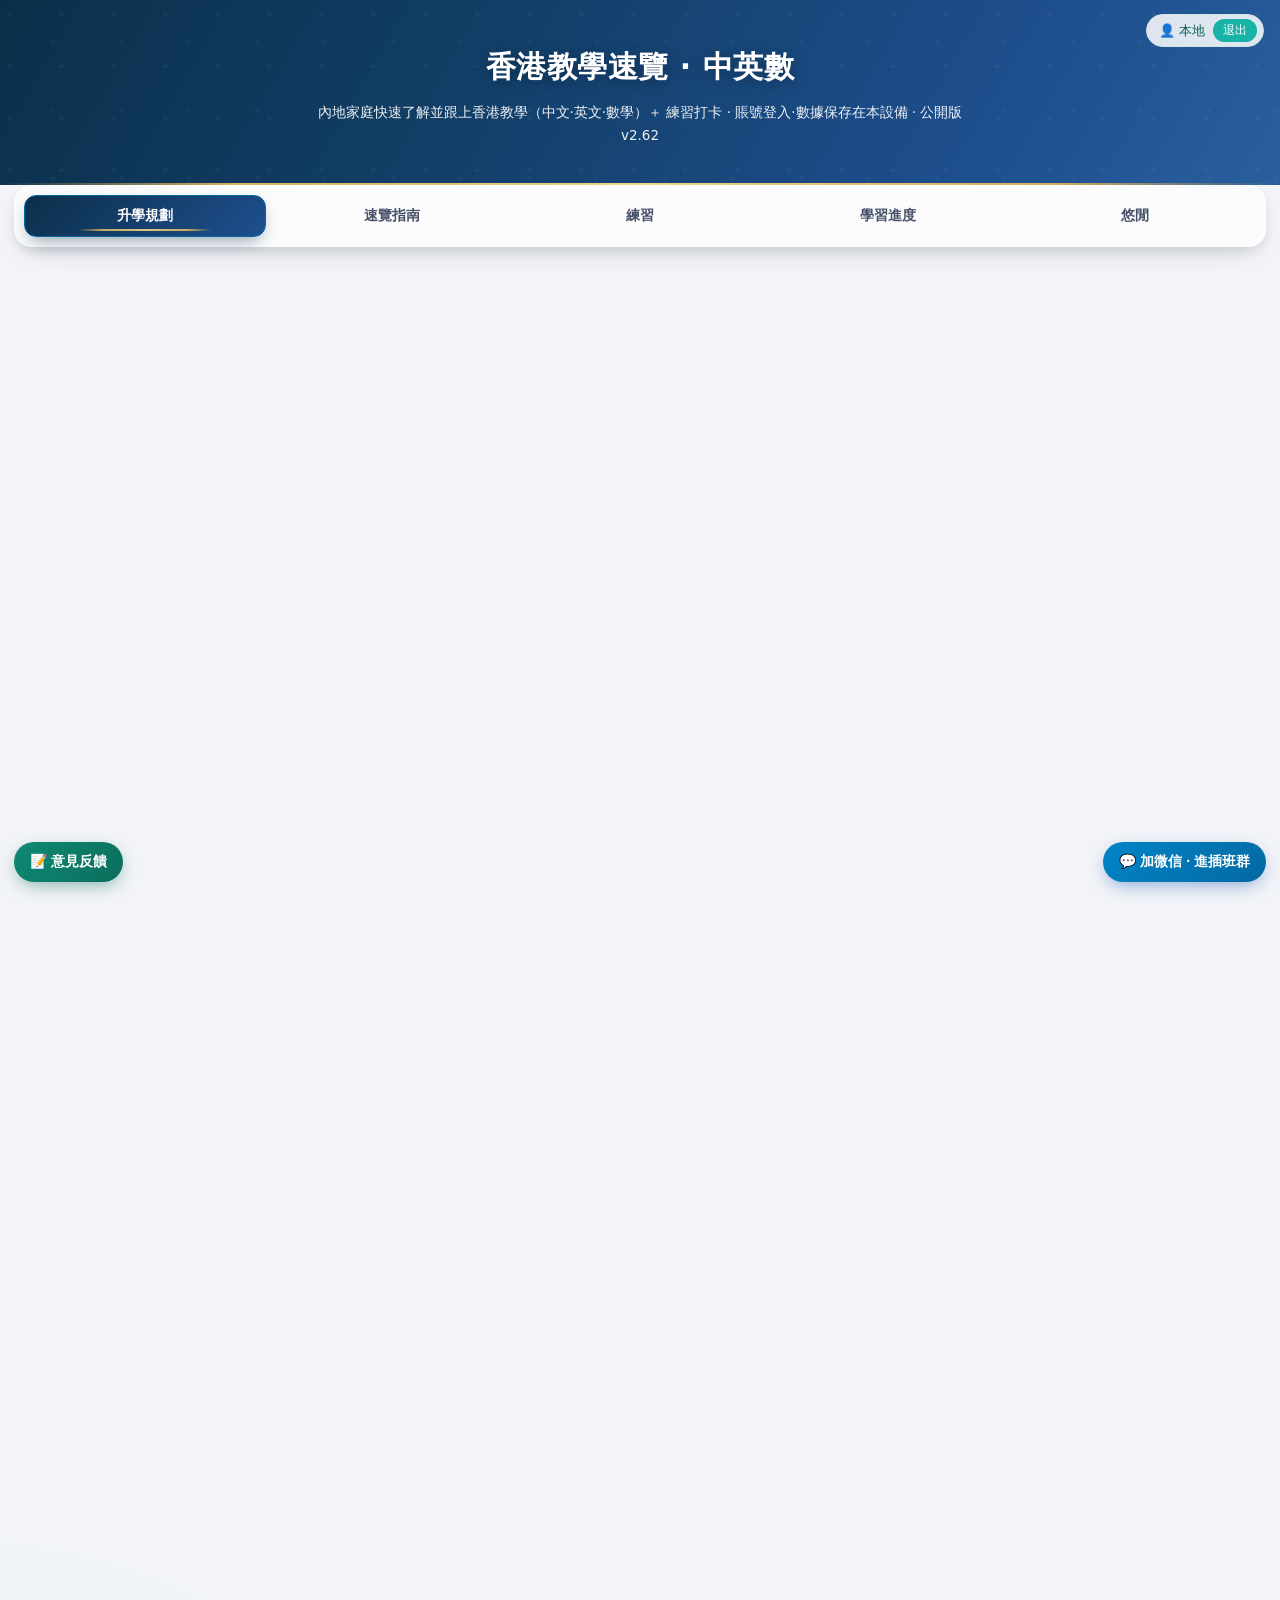
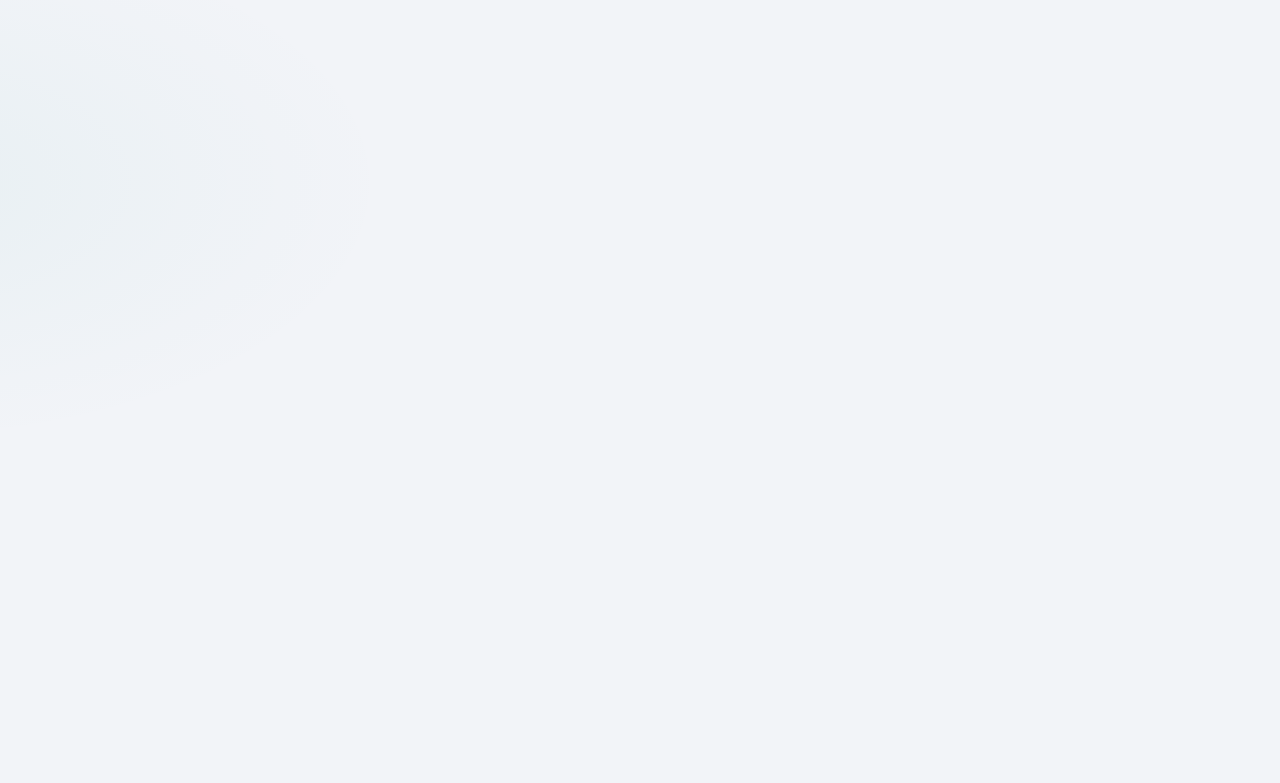
==== site/index.html @ f1a86304 "v2.64：東鐵跨境官網核實表（大埔5+沙田5，10所逐校官網/CHSC核實）＋v2.63手機擇校對比；校名直達官方入學頁，標中一派位路徑、非本地生學費與關鍵截止日" ====
<!DOCTYPE html>
<html lang="zh-Hant">
<head>
<meta charset="utf-8">
<meta name="viewport" content="width=device-width,initial-scale=1">
<title>香港插班擇校 · 北區中小學名單＋申請時間線｜葉工</title>
<meta name="description" content="香港新界北區跨境學童插班指南：北區小學 30 所／中學 20 所名單（電話·校網·檔位篩選）、申請時間線、材料清單、中英數練習。葉工整理。">
<meta property="og:title" content="香港插班擇校 · 北區中小學名單＋申請時間線｜葉工">
<meta property="og:description" content="北區小學 30 所／中學 20 所（電話·校網·檔位篩選）＋插班時間線＋材料清單＋中英數練習，供跨境學童家長使用。">
<meta property="og:type" content="website">
<meta property="og:url" content="https://stevehksz.github.io/hk-study-site/">
<style>
  :root{--bg:#eef1f7;--card:#fff;--ink:#1b2435;--mut:#6b7280;--acc:#0369a1;--jy:#c2410c;--line:#e7eaf2;--math:#0d9488;--acc2:#c79a3a;--grad:linear-gradient(135deg,#0284c7 0%,#0369a1 55%,#075985 100%);--gold:linear-gradient(135deg,#e7c074,#c79a3a);--shadow-sm:0 1px 2px rgba(16,24,40,.06),0 1px 3px rgba(16,24,40,.10);--shadow-md:0 6px 16px -4px rgba(16,24,40,.12),0 12px 28px -10px rgba(16,24,40,.14);--radius:16px;--inkblue:#0b2f4a;--indigo:#1e4f8f;--goldline:linear-gradient(90deg,transparent,#d9b25a 18%,#f0d68a 50%,#d9b25a 82%,transparent)}
  *{box-sizing:border-box}
  body{margin:0;font-family:"PingFang HK","Microsoft JhengHei","Noto Sans CJK SC",system-ui,sans-serif;background:var(--bg);color:var(--ink);line-height:1.5}
  header{background:linear-gradient(135deg,#0284c7,#0369a1);color:#fff;padding:18px 20px}
  header h1{margin:0;font-size:20px}
  header p{margin:4px 0 0;font-size:12px;opacity:.9}
  nav{display:flex;gap:8px;padding:12px 16px;background:#fff;border-bottom:1px solid var(--line);position:sticky;top:0;z-index:6}
  nav button{flex:1;padding:9px;border:1px solid var(--line);background:#fff;border-radius:8px;font-size:14px;cursor:pointer;color:var(--ink)}
  nav button.on{background:var(--acc);color:#fff;border-color:var(--acc)}
  .subnav{display:flex;gap:6px;padding:8px 16px;background:#f0f4fb;border-bottom:1px solid var(--line);position:sticky;top:53px;z-index:5;flex-wrap:wrap}
  .subnav button{padding:6px 14px;border:1px solid var(--line);background:#fff;border-radius:18px;font-size:13px;cursor:pointer;color:var(--ink)}
  .subnav button.on{background:var(--math);color:#fff;border-color:var(--math)}
  /* v2.54 子目錄第二行：父頁籤展開用，flex-basis:100% 原地換行，不動全域 class */
  #enSubRow2{flex:1 1 100%;display:none;gap:6px;flex-wrap:wrap}
  #enSubWords,#enSubPapers{display:none;gap:6px;flex-wrap:wrap}
  .wrap{max-width:900px;margin:0 auto;padding:16px}
  .tools{display:flex;flex-wrap:wrap;gap:8px;margin-bottom:14px;align-items:center}
  .chip{padding:6px 12px;border:1px solid var(--line);border-radius:20px;background:#fff;cursor:pointer;font-size:13px}
  .chip.on{background:var(--acc);color:#fff;border-color:var(--acc)}
    /* v2.55 單詞猜猜樂 */
  .wdl-wrap{display:flex;gap:18px;flex-wrap:wrap;align-items:flex-start}
  #wdlBoard{margin-bottom:8px}
  .wdl-row{display:flex;gap:6px;margin-bottom:6px}
  .wdl-cell{width:44px;height:44px;border:2px solid var(--line);border-radius:8px;display:flex;align-items:center;justify-content:center;font-size:22px;font-weight:700;text-transform:uppercase;background:#fff;box-sizing:border-box}
  .wdl-cell.fill{border-color:#999}
  .wdl-cell.hit{background:#2e9e6b;border-color:#2e9e6b;color:#fff}
  .wdl-cell.near{background:#d9b23a;border-color:#d9b23a;color:#fff}
  .wdl-cell.miss{background:#c9c9c9;border-color:#c9c9c9;color:#666}
  .wdlKeys{max-width:520px}
  .wdlKeys>div{display:flex;gap:5px;justify-content:center;margin-bottom:5px;flex-wrap:nowrap}
  .wdlKeys button{min-width:30px;min-height:44px;padding:6px 8px;border:1px solid var(--line);border-radius:6px;background:#fff;cursor:pointer;font-size:13px;text-transform:uppercase}
  .wdlKeys button.wk-wide{text-transform:none;min-width:56px}
  .wdlKeys button.wk-hit{background:#2e9e6b;color:#fff;border-color:#2e9e6b}
  .wdlKeys button.wk-near{background:#d9b23a;color:#fff;border-color:#d9b23a}
  .wdlKeys button.wk-miss{background:#c9c9c9;color:#666;border-color:#c9c9c9}
  @media (max-width:640px){.wdl-cell{width:40px;height:40px;font-size:18px}}
  /* v2.50 面試題庫 */
  .iv-cats{display:flex;gap:6px;flex-wrap:wrap;margin-bottom:6px}
  .iv-cats .chip{padding:4px 10px;font-size:12px}
  .iv-q{border:1px solid var(--line);border-radius:10px;background:#fff;padding:12px 14px;margin-bottom:10px}
  .iv-qh{display:flex;gap:10px;align-items:flex-start}
  .iv-qn{font-size:12px;color:var(--muted);min-width:22px;padding-top:2px}
  .iv-qt{flex:1;font-size:14px;line-height:1.6}
  .iv-meta{display:flex;gap:6px;flex-wrap:wrap;margin-top:8px}
  .iv-tag{font-size:11px;padding:2px 7px;border-radius:4px;background:#eef2f7;color:#475569}
  .iv-tag.trap{background:#fef3c7;color:#92400e}
  .iv-tag.fw{background:#dcfce7;color:#166534}
  .iv-tag.en{background:#e0e7ff;color:#3730a3}
  .iv-act{display:flex;gap:6px;margin-top:8px;flex-wrap:wrap}
  .iv-act button{font-size:12px;padding:3px 10px}
  .iv-hint{display:none;margin-top:10px;padding:10px 12px;background:#f8fafc;border-left:3px solid var(--acc);border-radius:6px;font-size:13px;line-height:1.7}
  .iv-hint b{display:block;margin-bottom:4px;font-size:12px}
  .iv-tag.smp{background:#ffedd5;color:#9a3412}
  .iv-ansbtn{background:#fffbeb;border-color:#fcd34d;color:#92400e}
  .iv-sample{display:none;margin-top:10px;padding:10px 12px;background:#fffbeb;border-left:3px solid #f59e0b;border-radius:6px;font-size:13px;line-height:1.8;color:#78350f}
  .iv-sample b{display:block;margin-bottom:5px;font-size:12px;color:#92400e}
  .iv-sample .iv-snote{display:block;margin-top:8px;font-size:11.5px;color:#a16207;line-height:1.6}
  .iv-frame{background:#fff;border:1px solid var(--line);border-radius:10px;padding:12px 14px;margin-bottom:10px}
  .iv-frame h4{margin:0 0 6px;font-size:14px}
  .iv-frame p{margin:3px 0;font-size:13px;line-height:1.65;color:var(--ink)}
  .iv-mock{background:#f8fafc;border:1px solid var(--line);border-radius:10px;padding:14px}
  .iv-fav{color:#d97706}

  input[type=search],select{padding:7px 10px;border:1px solid var(--line);border-radius:8px;font-size:14px}
  .btn{padding:7px 14px;border:1px solid var(--line);background:#fff;border-radius:8px;font-size:13px;cursor:pointer}
  .btn.on{background:var(--math);color:#fff;border-color:var(--math)}
  .grid{display:grid;grid-template-columns:repeat(auto-fill,minmax(150px,1fr));gap:10px}
  .pcard{background:var(--card);border:1px solid var(--line);border-radius:10px;padding:12px;cursor:pointer;transition:.1s}
  .pcard:hover{box-shadow:0 2px 8px rgba(0,0,0,.08);transform:translateY(-1px)}
  .pcard .t{font-size:16px;font-weight:700}
  .pcard .m{font-size:12px;color:var(--mut);margin-top:3px}
  .tag{display:inline-block;font-size:10px;padding:1px 6px;border-radius:6px;background:#eef7fd;color:var(--acc);margin-left:4px}
  .tag.b{background:#fdf1e6;color:var(--jy)}
  /* 详情弹层 */
  .mask{position:fixed;left:0;top:0;width:100%;height:100%;background:rgba(0,0,0,.4);display:none;align-items:flex-start;justify-content:center;overflow:auto;z-index:20;padding:24px 12px}
  .mask.show{display:flex}
  .modal{background:#fff;border-radius:14px;max-width:640px;width:100%;padding:22px;position:relative}
  .modal .x{position:absolute;top:10px;right:14px;font-size:22px;cursor:pointer;color:var(--mut)}
  .modal h2{margin:0 0 2px;font-size:22px}
  .modal .sub{color:var(--mut);font-size:13px;margin-bottom:14px}
  .line{display:flex;flex-wrap:wrap;justify-content:center;gap:2px 1px;margin:10px 0}
  .ch{display:flex;flex-direction:column;align-items:center;min-width:1.4em}
  .ch .py{font-size:10px;color:#777;height:13px;line-height:13px}
  .ch .han{font-size:24px;font-weight:600}
  .ch .jy{font-size:9px;color:var(--jy);height:12px;line-height:12px}
  .hidepy .ch .py,.hidejy .ch .jy{visibility:hidden}
  .para{background:#f4f7ff;border-left:3px solid var(--acc);padding:10px 12px;border-radius:6px;font-size:14px;color:#444;margin:12px 0}
  .acts{display:flex;gap:10px;flex-wrap:wrap;margin-top:14px;align-items:center}
  .acts button{padding:8px 14px;border-radius:8px;border:1px solid var(--line);background:#fff;cursor:pointer;font-size:14px}
  .acts .done{background:#e8f7ee;color:#1a8a4a;border-color:#bfe8cd}
  .acts .wdone{background:#fff4e5;color:#c4761a;border-color:#f0d9b0}
  .toggles{display:flex;gap:14px;font-size:13px;color:var(--mut);margin-bottom:6px}
  /* 词表 */
  .vcard{background:var(--card);border:1px solid var(--line);border-radius:10px;padding:12px;margin-bottom:10px}
  .vcard .w{font-size:18px;font-weight:700}
  .vcard .ph{color:var(--mut);font-size:13px;margin-left:8px}
  .vcard .zh{font-size:14px;margin-top:4px}
  .vcard .tp{font-size:11px;color:var(--acc);margin-top:4px}
  .vcard.hidezh .zh{filter:blur(5px);user-select:none}
  /* 速览 */
  .gtitle{font-size:18px;margin:6px 0 4px}
  .folk{font-size:11px;color:#c4761a;background:#fff4e5;padding:2px 9px;border-radius:10px;display:inline-block;margin:0 0 12px}
  .gcard{background:#fff;border:1px solid var(--line);border-left:4px solid var(--math);border-radius:10px;padding:14px 16px;margin-bottom:12px}
  .gcard h3{margin:0 0 6px;font-size:16px}
  .gcard p{margin:6px 0;font-size:14px;color:#444;line-height:1.65}
  .gcard .tip{background:#fff7e6;border-radius:6px;padding:8px 10px;font-size:13px;color:#8a5a00;margin-top:8px}
  /* 数术语表 */
  .mtable{width:100%;border-collapse:collapse;background:#fff;font-size:14px;margin-top:6px}
  .mtable th,.mtable td{border:1px solid var(--line);padding:7px 9px;text-align:left;vertical-align:top}
  .mtable th{background:#eafaf4;font-weight:700;color:#0f7a63}
  .mtable tr:nth-child(even) td{background:#fafdfc}
  .mtable td.en{font-weight:600;color:#0f7a63}
  /* 进度 */
  .stat{display:flex;gap:14px;flex-wrap:wrap;margin-bottom:16px}
  .stat .b{flex:1;min-width:140px;background:#fff;border:1px solid var(--line);border-radius:10px;padding:14px;text-align:center}
  .stat .n{font-size:28px;font-weight:800;color:var(--acc)}
  .stat .l{font-size:12px;color:var(--mut)}
  .sec-title{font-size:15px;font-weight:700;margin:18px 0 8px}
  .clr{background:#fdf1e6;color:#c2410c;border:1px solid #f3cdb0;padding:8px 14px;border-radius:8px;cursor:pointer;font-size:13px}
  footer{text-align:center;color:var(--mut);font-size:11px;padding:20px;line-height:1.7}
  @media print{
    nav,.subnav,header .tools,.toggles,.acts,.x{display:none!important}
    body{background:#fff}
    .wrap{max-width:none}
    .pcard,.vcard{page-break-inside:avoid;border:none;border-bottom:1px solid #ccc;border-radius:0;padding:8px 0}
    .modal{box-shadow:none;max-width:none}
    .mtable{font-size:11px}
    .mtable th,.mtable td{padding:3px 5px}
    #guideView,#practiceView,#progressView{display:block!important}
    .snake-wrap{display:flex;gap:18px;flex-wrap:wrap;align-items:flex-start}
    #snakeCanvas{background:#0f2a22;border-radius:12px;max-width:100%;touch-action:none}
    .snake-side{flex:1;min-width:220px}
    .snake-stat{font-size:14px;margin-bottom:8px}
    .snake-word{font-size:18px;font-weight:700;color:#0f7a63;min-height:54px;padding:8px 10px;background:#eafaf4;border-radius:8px;margin-bottom:10px;line-height:1.4}
    .snake-word b{color:#b8541b}
    .snake-pad{margin-top:12px;display:flex;flex-direction:column;align-items:center;gap:6px}
    .snake-pad>div{display:flex;gap:6px}
    .spad{width:52px;height:46px;font-size:18px;border:1px solid #cfe3da;background:#fff;border-radius:10px;cursor:pointer}
    .spad:active{background:#eafaf4}
    .snake-tip{font-size:12px;color:#888;margin-top:10px}
    .gsec{display:block!important;page-break-inside:avoid}
  }
  /* 默写填空 */
  .han.blank{color:transparent;border-bottom:2px solid #888;padding:0 1px}
  .han.blank.reveal{color:var(--ink);border-bottom:none}
  /* 数术语掌握 */
  .mtable tr.mrow{cursor:pointer}
  .mtable tr.done td{background:#e8f7ee!important}
  .mtable tr.done td.en{color:#1a8a4a}
  .mini{font-size:11px;padding:1px 6px;border:1px solid var(--line);border-radius:6px;background:#f4f7ff;cursor:pointer;color:var(--acc)}
  /* 繁体对照 */
  .ftrow{display:flex;gap:10px;align-items:center;font-size:15px;padding:7px 2px;border-bottom:1px solid var(--line)}
  .ftrow .s{color:#888;min-width:2em;text-align:center}
  .ftrow .ar{color:#bbb}
  .ftrow .f{font-weight:700;font-size:22px;color:var(--jy)}
  /* 英文卷 */
  .paper{background:#fff;border:1px solid var(--line);border-radius:10px;padding:14px 16px;margin-bottom:12px}
  .paper h3{margin:0 0 6px;font-size:16px}
  .paper ol{margin:6px 0;padding-left:20px;font-size:14px;color:#444;line-height:1.7}
  .paper .tmpl{background:#f4f7ff;border-left:3px solid var(--acc);padding:10px 12px;border-radius:6px;font-size:13px;white-space:pre-wrap;line-height:1.6}
  /* 英文卷·智能出题 */
  .pg-chips{display:flex;gap:6px;flex-wrap:wrap;margin:10px 0 4px}
  .pg-chips .chip.on{background:var(--acc);color:#fff;border-color:var(--acc)}
  .enpaper-actions{display:flex;gap:8px;flex-wrap:wrap;align-items:center;margin:8px 0 14px}
  .enpaper-actions .btn{padding:8px 16px;font-size:14px}
  .print-ans-toggle{display:inline-flex;align-items:center;gap:6px;font-size:13px;font-weight:600;color:#475069;cursor:pointer;user-select:none;padding:6px 10px;border:1px solid var(--line);border-radius:10px;background:#fff;box-shadow:var(--shadow-sm)}
  .print-ans-toggle input{width:16px;height:16px;accent-color:var(--acc);cursor:pointer}
  .enpaper-stat{font-size:13px;color:var(--mut);margin-left:auto}
  .qcard{background:#fff;border:1px solid var(--line);border-radius:10px;padding:12px 14px;margin-bottom:10px}
  .qcard .qhead{font-size:14px}
  .qcard .qn{font-weight:700;color:var(--acc)}
  .qcard .qtype{font-size:11px;color:var(--mut);margin-left:6px}
  .qcard .qtext{font-size:15px;margin:6px 0}
  .qpass{background:#fafbff;border:1px dashed var(--line);border-radius:8px;padding:10px 12px;font-size:14px;line-height:1.7;margin:6px 0;color:#333}
  .qopts{display:flex;flex-direction:column;gap:6px;margin:8px 0}
  .qopt{display:flex;align-items:center;gap:8px;padding:7px 10px;border:1px solid var(--line);border-radius:8px;cursor:pointer;font-size:14px}
  .qopt:hover{background:#f4f7ff}
  .qopt input{margin:0}
  .qopt.correct{background:#e8f7ee;border-color:#bfe8cd}
  .qopt.wrong{background:#fdf1e6;border-color:#f3cdb0}
  .qfill{width:100%;padding:8px 10px;border:1px solid var(--line);border-radius:8px;font-size:15px;box-sizing:border-box}
  .qfill.correct{border-color:#1a8a4a;background:#e8f7ee}
  .qfill.wrong{border-color:var(--jy);background:#fdf1e6}
  .qans{font-size:13px;margin-top:6px}
  .qans .ok{color:#1a8a4a;font-weight:700}
  .qans .no{color:var(--jy);font-weight:700}
  /* v1.99 批改後逐題反饋：你選了什麼＋正確答案＋講解 */
  .qans .qyou{color:#64748b;margin-left:8px}
  .qans .qkey{display:block;margin-top:3px;color:#334155}
  .qtip{font-size:12px;color:var(--mut);margin-top:4px}
  .qwrite{background:#f4f7ff;border-left:3px solid var(--acc);padding:10px 12px;border-radius:6px;font-size:13px;white-space:pre-wrap;line-height:1.6;margin-top:6px}
  .qwrite textarea{width:100%;min-height:80px;margin-top:6px;padding:8px;border:1px solid var(--line);border-radius:8px;font-size:14px;font-family:inherit;box-sizing:border-box}
  .qtot{font-size:16px;font-weight:700;margin:12px 0 6px}
  .qbar{height:10px;background:#eef7fd;border-radius:6px;overflow:hidden;margin:6px 0 2px}
  .qbar > i{display:block;height:100%;background:var(--acc)}
  /* v1.89 時態與題型：動詞表「遮中文／遮英文」自測、詞庫橫幅、窄屏橫滑 */
  .drbar{display:flex;gap:8px;flex-wrap:wrap;align-items:center;margin:10px 0 8px}
  .drbar .btn{padding:7px 14px;font-size:13.5px}
  .drstat{font-size:13px;color:var(--mut);margin-left:auto}
  .drvt-wrap{overflow-x:auto;-webkit-overflow-scrolling:touch}
  .drvt{font-size:13.5px;min-width:420px}
  .drvt td{height:31px}
  .drvt.hidezh .zh{color:transparent}
  .drvt.hideen .en,.drvt.hideen .past{color:transparent}
  .drvt .env{font-weight:600}
  .drbank{display:flex;flex-wrap:wrap;gap:6px;margin:8px 0 4px}
  .drbank span{border:1px solid #c2d0e0;background:#f7fafd;border-radius:5px;padding:3px 9px;font-size:13px}
  .listen-btn{cursor:pointer;border:none;background:none;font-size:15px;padding:0 4px}
  .scroll-x{overflow-x:auto;-webkit-overflow-scrolling:touch;margin:10px 0}
  .scroll-x .mtable{min-width:780px}
  .src{font-size:11px;color:#8a8f99;margin:6px 2px 16px;line-height:1.5;border-top:1px dashed #e2e6ee;padding-top:6px}
  .gcard.warn{border-left:3px solid #e0a200;background:#fff8e8}
  .gcard.warn h3{color:#9a6b00}
  .tier1{color:#c2410c;font-weight:600}.tier2{color:#2c7a3f;font-weight:600}.tier3{color:#2b6cb0;font-weight:600}
  /* 响应式（手机） */
  @media screen and (max-width:640px){
    header h1{font-size:17px}
    header p{font-size:11px}
    nav{flex-wrap:wrap}
    nav button{flex:1 1 30%}
    .subnav{position:static}
    .wrap{padding:12px}
    .grid{grid-template-columns:repeat(auto-fill,minmax(116px,1fr))}
    .tools{flex-direction:column;align-items:stretch}
    .tools .chip,.tools input[type=search],.tools select{flex:1;width:100%}
    .stat .b{min-width:100%}
    .mtable{font-size:12px}
    .ch .han{font-size:20px}
    .modal{padding:16px}
    .stat{flex-direction:column}
  }
/* ========== v1.6 高級化介面升級（覆蓋層：不改結構與 JS） ========== */
body{background:radial-gradient(1100px 560px at 85% -8%,rgba(30,79,143,.055),transparent 60%),radial-gradient(900px 480px at -8% 8%,rgba(13,148,136,.045),transparent 55%),#f2f4f8;-webkit-font-smoothing:antialiased;text-rendering:optimizeLegibility;color:var(--ink)}
header{position:relative;overflow:hidden;text-align:center;background:linear-gradient(120deg,#0b2f4a 0%,#123f68 38%,#1e4f8f 78%,#2a5f9e 100%);color:#fff;padding:44px 24px 38px}
header::before{content:"";position:absolute;top:0;left:0;width:100%;height:100%;pointer-events:none;opacity:.22;background-image:radial-gradient(circle at 18% 28%,rgba(255,255,255,.20) 0 1.5px,transparent 2.5px),radial-gradient(circle at 78% 62%,rgba(255,255,255,.14) 0 1.5px,transparent 2.5px);background-size:52px 52px,68px 68px}
header::after{content:"";position:absolute;left:0;right:0;bottom:0;height:2px;background:var(--goldline)}
header h1{margin:0;font-size:30px;font-weight:800;letter-spacing:.5px;position:relative;text-shadow:0 2px 14px rgba(0,0,0,.28)}
header p{margin:12px auto 0;font-size:13.5px;max-width:660px;opacity:.92;position:relative;line-height:1.7}
nav{display:flex;gap:6px;justify-content:center;padding:9px;margin:0 14px;background:rgba(255,255,255,.72);backdrop-filter:blur(14px);-webkit-backdrop-filter:blur(14px);border:1px solid rgba(255,255,255,.55);border-radius:18px;box-shadow:var(--shadow-md);position:sticky;top:0;z-index:6}
nav button{flex:1;padding:11px 8px;border:1px solid transparent;background:transparent;border-radius:12px;font-size:14px;font-weight:600;cursor:pointer;color:#475069;transition:.2s}
nav button:hover{background:rgba(3,105,161,.08);color:var(--acc)}
nav button.on{background:linear-gradient(135deg,#0b2f4a,#1e4f8f);color:#fff;box-shadow:0 8px 18px -6px rgba(11,47,74,.5);position:relative}nav button.on::after{content:"";position:absolute;left:22%;right:22%;bottom:5px;height:2px;background:var(--goldline);opacity:.9}
.subnav{display:flex;gap:6px;padding:8px 14px;justify-content:center;flex-wrap:wrap;background:rgba(255,255,255,.66);backdrop-filter:blur(10px);-webkit-backdrop-filter:blur(10px);border-bottom:1px solid var(--line);position:sticky;top:60px;z-index:5}
.subnav button{padding:7px 16px;border:1px solid var(--line);background:#fff;border-radius:20px;font-size:13px;font-weight:600;cursor:pointer;color:#475069;transition:.18s}
.subnav button:hover{border-color:var(--math);color:var(--math)}
.subnav button.on{background:var(--math);color:#fff;border-color:var(--math);box-shadow:0 6px 14px -4px rgba(13,148,136,.5)}
.wrap{max-width:960px;margin:0 auto;padding:26px 18px 44px;animation:fadeUp .45s ease both}
  /* v2.52 高级质感：卡片淡金竖条锚点 + 更细腻阴影（屏显专用，打印态在 @media print 内强制白底无色） */
  .gcard>.gsec-h,.gcard>h3,.gcard>h2{position:relative;padding-left:12px}
  .gcard>.gsec-h::before,.gcard>h3::before,.gcard>h2::before{content:"";position:absolute;left:0;top:.28em;bottom:.28em;width:3px;border-radius:2px;background:var(--goldline)}
  /* v2.52 學習工作台：入口聚合層（重複入口一站式直達，舊頁籤全保留） */
  .shub{background:linear-gradient(135deg,#fff 0%,#f7fafd 100%);border:1px solid var(--line);border-left:4px solid var(--acc);border-radius:var(--radius);padding:16px 18px;margin:0 0 18px;box-shadow:var(--shadow-md)}
  .shub-h{display:flex;align-items:baseline;gap:8px;flex-wrap:wrap;margin:0 0 4px}
  .shub-h b{font-size:17px;color:var(--inkblue)}
  .shub-h span{font-size:12px;color:var(--mut)}
  .shub-lead{font-size:13px;color:var(--mut);margin:0 0 12px;line-height:1.7}
  .shub-grid{display:grid;grid-template-columns:repeat(3,1fr);gap:10px}
  .shub-group{background:#fff;border:1px solid var(--line);border-radius:12px;padding:10px 11px}
  .shub-gt{font-size:13px;font-weight:800;color:var(--acc);margin:0 0 7px;display:flex;align-items:center;gap:6px}
  .shub-gt::before{content:"";width:6px;height:6px;border-radius:50%;background:var(--gold)}
  .shub-btns{display:flex;flex-wrap:wrap;gap:6px}
  .shub-b{min-height:34px;padding:6px 11px;border:1px solid var(--line);background:#f8fafc;border-radius:9px;font-size:12.5px;font-weight:600;color:#334155;cursor:pointer;transition:.18s}
  .shub-b:hover{border-color:var(--acc);color:var(--acc);background:#eef6fd}
  .shub-b:focus-visible{outline:2px solid var(--acc);outline-offset:2px}
  .shub-b.on{background:var(--acc);color:#fff;border-color:var(--acc)}
  /* v2.52 今日勢 energy 條 */
  .shub-today{display:flex;gap:9px;flex-wrap:wrap;margin:0 0 12px}
  .shub-stat{flex:1;min-width:135px;background:#fff;border:1px solid var(--line);border-radius:11px;padding:9px 12px;display:flex;flex-direction:column;gap:2px}
  .shub-stat .n{font-size:20px;font-weight:800;color:var(--inkblue);line-height:1.1}
  .shub-stat .n small{font-size:12px;color:var(--mut);font-weight:600}
  .shub-stat .l{font-size:12px;color:var(--mut)}
  @media(max-width:720px){.shub-grid{grid-template-columns:1fr}.shub{padding:14px}}
@keyframes fadeUp{from{opacity:0;transform:translateY(10px)}to{opacity:1;transform:none}}
.tools{display:flex;flex-wrap:wrap;gap:10px;margin-bottom:18px;align-items:center}
.chip{padding:8px 14px;border:1px solid var(--line);border-radius:22px;background:#fff;cursor:pointer;font-size:13px;font-weight:600;color:#475069;transition:.18s;box-shadow:var(--shadow-sm)}
.chip:hover{border-color:var(--acc);color:var(--acc);transform:translateY(-1px)}
.chip.on{background:var(--grad);color:#fff;border-color:transparent;box-shadow:0 8px 18px -8px rgba(3,105,161,.6)}
input[type=search],select{padding:9px 12px;border:1px solid var(--line);border-radius:10px;font-size:14px;background:#fff;box-shadow:var(--shadow-sm);color:var(--ink)}
.btn{padding:9px 16px;border:1px solid var(--line);background:#fff;border-radius:10px;font-size:13px;font-weight:600;cursor:pointer;color:#475069;box-shadow:var(--shadow-sm);transition:.18s}
.btn:hover{transform:translateY(-1px);border-color:var(--acc);color:var(--acc)}
.btn.on{background:var(--math);color:#fff;border-color:transparent;box-shadow:0 8px 18px -8px rgba(13,148,136,.55)}
.grid{display:grid;grid-template-columns:repeat(auto-fill,minmax(162px,1fr));gap:14px;margin-top:6px}
.pcard{background:var(--card);border:1px solid var(--line);border-radius:var(--radius);padding:16px;cursor:pointer;transition:.2s;box-shadow:var(--shadow-sm);position:relative;overflow:hidden}
.pcard::before{content:"";position:absolute;left:0;top:0;height:3px;width:100%;background:var(--grad);opacity:0;transition:.2s}
.pcard:hover{box-shadow:var(--shadow-md);transform:translateY(-3px);border-color:transparent}
.pcard:hover::before{opacity:1}
.pcard .t{font-size:17px;font-weight:800;letter-spacing:.3px}
.pcard .m{font-size:12px;color:var(--mut);margin-top:4px;line-height:1.5}
/* v2.45：詩卡一鍵粵語朗讀（列表直聽，不必點開彈窗）；觸控目標 ≥40×44 */
.pcard .pspk{position:absolute;top:10px;right:10px;z-index:2;min-width:44px;min-height:40px;display:inline-flex;align-items:center;justify-content:center;padding:0 8px;font-size:16px;line-height:1;border:1px solid var(--line);border-radius:10px;background:var(--card);color:var(--ink);cursor:pointer;transition:.15s}
.pcard .pspk:hover{border-color:var(--acc);color:var(--acc)}
.pcard .pspk:active{transform:scale(.96)}
.pcard .t{padding-right:50px}
.tag{display:inline-block;font-size:10px;padding:2px 7px;border-radius:7px;background:#eaf4fc;color:var(--acc);margin-left:4px;font-weight:600}
.tag.b{background:#fdf1e6;color:var(--jy)}
.gtitle{font-size:20px;font-weight:800;margin:4px 0 8px;padding-left:15px;position:relative;color:var(--ink);letter-spacing:.3px}
.gtitle::before{content:"";position:absolute;left:0;top:4px;bottom:4px;width:5px;border-radius:3px;background:var(--grad)}
.folk{font-size:11px;color:#8a6d1f;background:linear-gradient(135deg,#fdf3d8,#f7e6b8);padding:3px 11px;border-radius:12px;display:inline-block;margin:0 0 14px;font-weight:600;border:1px solid #ecd9a0}
/* v1.75 備考地圖：矩陣跳轉鈕與自查清單，複用既有色票，窄屏可點 */
.mapgo{margin:5px 5px 0 0;padding:5px 10px;border:1px solid var(--line);background:#f8fafc;border-radius:8px;font-size:12px;font-weight:600;color:#0b7a68;cursor:pointer;line-height:1.5}
/* v2.19：① 每週課表對應欄直達鈕＋目標頁返回條（內容流內，不用浮層） */
.wkgo{display:inline-block;max-width:100%;min-height:30px;padding:5px 10px;border:1px solid #a7d8c8;background:#f0fbf7;border-radius:8px;font-size:12.5px;font-weight:700;color:#0b7a68;cursor:pointer;line-height:1.45;text-align:left;white-space:normal}
.wkgo:hover{background:#dcf5ec;border-color:#0b7a68}
.wkgo+.wkgo{margin-left:5px}
.wknote{display:block;margin-top:3px;font-size:11px;color:#64748b;line-height:1.5}
.wkhow{margin:6px 0 4px;font-size:12px;color:#0b5b4d}
.wkback{display:none;align-items:center;gap:10px;flex-wrap:wrap;margin:10px 0 12px;padding:9px 12px;border:1px dashed #a7d8c8;background:#f5fbf8;border-radius:10px}
.wkback.on{display:flex}
.wkback button[data-wkback-go]{min-height:34px;padding:6px 12px;border:1px solid #0b7a68;background:#fff;border-radius:8px;font-size:12.5px;font-weight:700;color:#0b7a68;cursor:pointer}
.wkback button[data-wkback-go]:hover{background:#e6f7f1}
.wkback span{font-size:11.5px;color:#64748b}
#wkTable tr.wkhl>td{background:#fff3c4}
@media(max-width:720px){.wkgo{display:block;width:100%;margin:3px 0;font-size:11.5px;padding:5px 6px}.wkgo+.wkgo{margin-left:0}.wkback{padding:8px 9px;gap:7px}}
.mapgo:hover{border-color:var(--math);background:#e6fbf5}
.mapchk{display:flex;align-items:flex-start;gap:9px;padding:8px 10px;border:1px solid var(--line);border-radius:9px;background:#fff;margin:6px 0;font-size:13px;line-height:1.65;color:#475569;cursor:pointer}
.mapchk input{width:17px;height:17px;flex:0 0 17px;margin:2px 0 0;accent-color:var(--math)}
.mapchk.done{background:#f1fbf8;border-color:#a7e3d4}
.mapbar{display:flex;align-items:center;gap:12px;flex-wrap:wrap;margin:8px 0 12px;font-size:13px;font-weight:700;color:#0b7a68}
/* v1.77 本站原創試卷總覽：只做「年級 × 卷種」索引，零新題目、零第三方檔案 */
.phub-wrap{overflow-x:auto;-webkit-overflow-scrolling:touch;margin:8px 0 4px}
table.phub-tbl{min-width:600px;width:100%;border-collapse:collapse;font-size:13px}
table.phub-tbl th,table.phub-tbl td{border:1px solid var(--line);padding:8px 10px;text-align:left;vertical-align:middle;line-height:1.6}
table.phub-tbl th{background:#f1fbf8;color:#0b7a68;font-weight:700;white-space:nowrap}
table.phub-tbl td:first-child{font-weight:800;color:#334155;white-space:nowrap}
.phub-na{color:#94a3b8;font-size:12px}
.pgo{min-height:44px;padding:10px 14px;font-size:13px}
/* v1.78 課本詞彙進度本：只有冊／主題目錄與勾選框，零詞條、零中文釋義、零外鏈 */
.lhub-stat{background:#e8f6f2;color:#0b7a68;border-radius:9px;padding:9px 12px;font-size:13px;font-weight:700;margin:8px 0 10px;line-height:1.7}
.lhub-chips{display:flex;flex-wrap:wrap;gap:6px;margin:8px 0 12px}
.lhub-chips .chip{padding:5px 12px;font-size:12.5px;min-height:32px}
.lhub-wrap{overflow-x:auto;-webkit-overflow-scrolling:touch;margin:6px 0 4px}
table.lhub-tbl{min-width:520px;width:100%;border-collapse:collapse;font-size:13px}
table.lhub-tbl th,table.lhub-tbl td{border:1px solid var(--line);padding:7px 9px;text-align:left;vertical-align:middle;line-height:1.6}
table.lhub-tbl th{background:#f1fbf8;color:#0b7a68;font-weight:700;white-space:nowrap}
table.lhub-tbl td:first-child{min-width:190px}
table.lhub-tbl input[type=checkbox]{width:20px;height:20px;accent-color:var(--acc);cursor:pointer}
.lhub-pack{border:1px solid #d5e8f6;background:#f7f9ff;border-radius:11px;padding:13px 14px;margin:10px 0}
.lhub-pack-h{font-size:14px;font-weight:800;color:#075985;margin:0 0 6px}
.lhub-pack code{background:#eef7fd;border-radius:4px;padding:1px 5px;font-size:12px;color:#075985}
.lhub-pack-act{display:flex;gap:8px;flex-wrap:wrap;margin-top:9px}
.lhub-pack-act .btn{min-height:44px}
.lhub-pack-msg{font-size:12.5px;line-height:1.7;color:#475069;margin:8px 0 0}
.lhub-pack-msg.bad{color:#c2410c}
.lhub-pack-msg.ok{color:#0b7a68}
.lhub-pack-view{margin:10px 0}
.lhub-pack-bar{display:flex;align-items:center;gap:9px;flex-wrap:wrap;margin:0 0 9px}
.lhub-pack-search{flex:1 1 190px;min-width:130px;min-height:40px;padding:8px 11px;border:1px solid var(--line);border-radius:9px;font-size:13px;background:#fff;color:#334155}
.lhub-pack-count{font-size:12.5px;font-weight:700;color:#0b7a68}
.lhub-cat{margin:0 0 12px}
.lhub-cat-h{font-size:13.5px;font-weight:800;color:#0f766e;margin:0 0 7px;padding:6px 10px;background:#f1fbf8;border-left:4px solid var(--math);border-radius:7px}
.lhub-word{display:flex;align-items:center;gap:9px;flex-wrap:wrap;padding:7px 10px;border:1px solid var(--line);border-radius:8px;background:#fff;margin:0 0 6px;font-size:13.5px;line-height:1.6}
.lhub-word.done{background:#f1fbf8;border-color:#a7e3d4}
.lhub-word .w{font-weight:700;color:#1e293b;min-width:120px;flex:0 0 auto}
.lhub-word .zh{color:#475569;flex:1 1 130px;min-width:0;word-break:break-word}
.lhub-word .zh.none{color:#94a3b8;font-style:italic}
.lhub-word .ipa{color:#94a3b8;font-size:11.5px;flex:0 0 auto}
.lhub-word .spk{flex:0 0 auto;border:1px solid var(--line);background:#f8fafc;border-radius:14px;min-width:34px;min-height:30px;font-size:12px;cursor:pointer;color:#0b7a68;padding:3px 9px}
.lhub-word .spk:hover{border-color:var(--math);background:#e6fbf5}
.lhub-word .wchk{display:flex;gap:4px;flex:0 0 auto}
.lhub-word .wchk label{display:inline-flex;align-items:center;gap:3px;font-size:11.5px;color:#64748b;cursor:pointer}
.lhub-word .wchk input{width:18px;height:18px;accent-color:var(--acc);cursor:pointer}
/* v1.87：某文單詞本沿用「中小學單詞」的 .vcard 卡片（詞＋音標＋🔊＋繁體中文義＋主題標籤） */
.lwb-card .w{font-size:17px;font-weight:800;color:#1e293b}
.lwb-card .ph{font-size:12.5px;color:#64748b;font-family:ui-monospace,SFMono-Regular,Menlo,monospace}
.lwb-card .mini{cursor:pointer;font-size:13px;margin-left:2px}
.lwb-card .lwb-spk{display:inline-block;border:1px solid var(--line);background:#f8fafc;border-radius:12px;min-width:34px;height:22px;line-height:20px;text-align:center;font-size:11.5px;color:#0b7a68;cursor:pointer;padding:0 7px}
.lwb-card .lwb-spk:hover{border-color:var(--math);background:#e6fbf5}
.lwb-l1{display:flex;align-items:baseline;gap:7px;flex-wrap:wrap;line-height:1.6}
.lwb-l2{display:flex;align-items:center;justify-content:space-between;gap:8px;margin-top:5px}
.lwb-l2 .zh{flex:1 1 auto;min-width:0}
.lwb-l2 .mwadd{flex:0 0 auto;min-height:30px;font-size:11.5px;padding:3px 10px;border-radius:14px}
.lwb-card .tp{font-size:11px;color:var(--acc);font-weight:600}
.lwb-card .zh{font-size:14px;margin-top:4px;color:#475569}
.lwb-card .zh.none{color:#94a3b8;font-style:italic}
.lwb-card.done{background:#f1fbf8;border-color:#a7e3d4}
.lwb-chk{display:flex;gap:12px;flex-wrap:wrap;margin-top:7px;padding-top:6px;border-top:1px dashed var(--line)}
.lwb-chk label{display:inline-flex;align-items:center;gap:4px;font-size:12px;color:#64748b;cursor:pointer}
.lwb-chk input{width:17px;height:17px;accent-color:var(--acc);cursor:pointer}
.lwb-cat{margin:0 0 8px}
.lwb-cat>.gsec-h{font-size:14px}
.lwb-cat>.gsec-body{padding:8px 2px 2px}
.lwb-ipa{font-size:11.5px;color:#64748b;font-family:ui-monospace,SFMono-Regular,Menlo,monospace;margin-left:6px}
.lhub-act{display:flex;gap:8px;flex-wrap:wrap;margin-top:10px}
#lwtePrintArea{display:none}
.lhub-line{border-bottom:1px solid #475569;height:25px;margin:0 0 7px}
@media screen and (max-width:640px){
  /* 390 寬下讓三個勾選列盡量露出，並在表格上方明示可橫滑（v1.78 截圖實測） */
  table.lhub-tbl{min-width:430px;font-size:12px}
  table.lhub-tbl th,table.lhub-tbl td{padding:6px 5px}
  table.lhub-tbl td:first-child{min-width:118px;white-space:normal}
  .lhub-tbl input[type=checkbox]{width:18px;height:18px}
  .lhub-pack{padding:11px 11px}
  .lhub-pack-act .btn{flex:1 1 100%}
  .lhub-word{padding:7px 9px;gap:7px}
  .lhub-word .w{min-width:0;flex:1 1 100%}
  .lhub-word .zh{flex:1 1 100%}
  .lwb-card{padding:11px 12px}
  .lwb-card .w{font-size:16px}
  .lwb-card .tp{display:block;margin-top:3px}
  .lwb-chk{gap:9px}
  .lwb-l1{gap:6px}
  .lwb-l2{flex-wrap:wrap}
  .lwb-l2 .mwadd{min-height:32px}
}
@media print{
  body.lwte-printing > *:not(#lwtePrintArea){display:none!important}
  body.lwte-printing #lwtePrintArea{display:block!important;padding:0;font-size:13px}
  body.lwte-printing .lhub-line{height:24px}
}
/* v1.79 泛讀重點子目錄：塊內頁簽，按鈕 44px 可點、表格可橫滑 */
.rdnav{display:flex;flex-wrap:wrap;gap:6px;padding:0 12px 10px}
.rdnav button{min-height:44px;padding:9px 15px;border:1px solid var(--line);background:#fff;border-radius:20px;font-size:13px;font-weight:600;color:#475069;cursor:pointer;line-height:1.4}
.rdnav button:hover{border-color:var(--math);color:#0b7a68}
.rdnav button.on{background:var(--math);color:#fff;border-color:var(--math);box-shadow:0 6px 14px -4px rgba(13,148,136,.5)}
#readFocusBox{padding:0 12px}
.rdpane{margin:0}
/* v2.14 泛讀文章：屏顯版式（打印走 .en-print 白名單） */
.rdart-h{display:flex;flex-wrap:wrap;align-items:baseline;gap:8px;margin:2px 0 8px}
.rdart-t{font-size:17px;font-weight:700;color:#1f3a4d}
.rdart-lv{font-size:12px;font-weight:600;color:#0d9488;background:#eef8f6;border:1px solid #cfe9e4;border-radius:10px;padding:2px 8px}
.rdart-src{font-size:12px;color:#8a97a3}
.rdart-p{margin:8px 0;line-height:1.85;color:#2a3d4d}
.rdart-sec{margin:12px 0 4px;font-size:13px;font-weight:700;color:#33475b}
.rdart-w{display:inline-block;margin:2px 8px 2px 0;font-size:13px;color:#2a3d4d;background:#f5f8fa;border:1px solid #e2eaf0;border-radius:8px;padding:2px 8px}
.rdaw-add{margin-left:6px;min-height:26px;padding:2px 7px;border:1px solid #cfe9e4;border-radius:6px;background:#eef8f6;color:#0b7a68;font-size:11.5px;font-weight:700;cursor:pointer;line-height:1.4}
.rdaw-add:hover{background:#d7f2eb;border-color:#0d9488}
.rdaw-add:disabled{opacity:.6;cursor:default}
.rdaw-ok{color:#0d9488}
.rdaw-w{cursor:pointer;border-bottom:1px dotted #9bb7b1}
.rdaw-w:hover{background:#fff2c9;border-bottom-color:#d99b22}
.rdaw-w.rdaw-done{border-bottom:1px solid #0d9488;background:#eaf7f3;color:#0b6b5c}
.rdpick-tog{display:inline-flex;align-items:center;gap:6px;font-size:12px;color:#52677a;margin-top:6px;cursor:pointer}
.rdpick-tog input{width:15px;height:15px}
.rdart-q{margin:4px 0;color:#2a3d4d;line-height:1.7}
.rdart-btn{min-height:44px;padding:9px 13px;border:1px solid var(--line);background:#f8fafc;border-radius:9px;font-size:12.5px;font-weight:700;color:#0b7a68;cursor:pointer;line-height:1.5}
.rdart-btn:hover{border-color:var(--math);background:#e6fbf5}
.rdart-btn:disabled{opacity:.55;cursor:wait}

.rdcard{background:#fff;border:1px solid var(--line);border-left:4px solid var(--math);border-radius:10px;padding:13px 15px;margin:0 0 10px;font-size:13.5px;line-height:1.85;color:#475569}
.rdcard h3{font-size:15px;margin:0 0 7px;color:#0f766e;font-weight:800}
.rdcard.warn{border-left-color:#d97706;background:#fffbeb}
.rdcard.warn h3{color:#92400e}
.rdhero{background:linear-gradient(135deg,#f0fdfa,#fff);border-left-color:var(--acc)}
.rdkicker{font-size:11.5px;font-weight:700;color:#0b7a68;letter-spacing:.4px}
.rdbig{font-size:21px;font-weight:800;color:#0f766e;margin:3px 0 9px;line-height:1.5}
.rdsteps{margin:0 0 9px;padding-left:20px}
.rdsteps li{margin:3px 0}
.rdnote{font-size:12.5px;color:#64748b;line-height:1.8;margin:5px 0 0}
.rdhero .rdnote{background:#e8f6f2;color:#0b7a68;border-radius:8px;padding:7px 10px;font-weight:600}
.rdlist{margin:4px 0 10px;padding-left:20px}
.rdlist li{margin:5px 0}
.rdgo-row{display:flex;flex-wrap:wrap;gap:7px;margin-top:9px}
.rdgo{min-height:44px;padding:9px 13px;border:1px solid var(--line);background:#f8fafc;border-radius:9px;font-size:12.5px;font-weight:700;color:#0b7a68;cursor:pointer;line-height:1.5}
.rdgo:hover{border-color:var(--math);background:#e6fbf5}
.rdtable-wrap{overflow-x:auto;-webkit-overflow-scrolling:touch;margin:8px 0 6px}
table.rdtable{min-width:520px;width:100%;border-collapse:collapse;font-size:12.5px}
table.rdtable th,table.rdtable td{border:1px solid var(--line);padding:8px 10px;text-align:left;vertical-align:top;line-height:1.7}
table.rdtable th{background:#f1fbf8;color:#0b7a68;white-space:nowrap}
table.rdtable td:first-child{font-weight:800;color:#334155;white-space:nowrap}
.rdchk{display:flex;align-items:flex-start;gap:9px;padding:8px 10px;border:1px solid var(--line);border-radius:9px;background:#fff;margin:6px 0;font-size:13px;line-height:1.7;cursor:pointer}
.rdchk input{width:18px;height:18px;flex:0 0 18px;margin:2px 0 0;accent-color:var(--math)}
.rdchk.done{background:#f1fbf8;border-color:#a7e3d4}
.rdbar{display:flex;align-items:center;gap:12px;flex-wrap:wrap;margin-top:10px;font-size:13px;color:#0b7a68}
.rdcap{font-size:14px;padding:2px 12px 8px;margin:6px 0 0;color:#0f766e}
@media screen and (max-width:640px){
  .rdnav{padding:0 10px 10px}
  .rdnav button{flex:1 1 44%;padding:9px 8px;font-size:12.5px}
  .rdbig{font-size:19px}
  table.rdtable{min-width:460px}
  table.rdtable th,table.rdtable td{padding:6px 7px}
}
/* v1.80 我的單詞本：表單／詞卡／工具列，按鈕 44px 可點，窄屏轉單列 */
.mwform{display:flex;flex-wrap:wrap;gap:9px;align-items:flex-end;background:#fff;border:1px solid var(--line);border-left:4px solid var(--acc);border-radius:10px;padding:13px 14px;margin:0 0 10px}
.mwform label{display:flex;flex-direction:column;gap:5px;font-size:12px;font-weight:700;color:#475569;flex:1 1 190px}
.mwform input{width:100%;padding:9px 10px;border:1px solid var(--line);border-radius:9px;font-size:14px;color:var(--ink);background:#fff}
.mwform .mwaddbtn{min-height:44px;padding:9px 18px;background:var(--acc);color:#fff;border-color:var(--acc);flex:0 0 auto}
.mwmsg{min-height:19px;font-size:12.5px;font-weight:700;color:#0b7a68;margin:0 2px 8px}
.mwmsg.bad{color:#b45309}
.mwtools{display:flex;flex-wrap:wrap;gap:8px;align-items:center;margin:0 0 10px}
.mwtools input[type=search]{flex:1 1 180px}
.mwstat{font-size:12.5px;font-weight:700;color:#0f766e}
.mwcard{background:#fff;border:1px solid var(--line);border-left:4px solid var(--math);border-radius:10px;padding:11px 13px;margin:0 0 9px}
.mwcard.done{border-left-color:#94a3b8;background:#f8fafc}
/* v2.48 背單詞／批量導入／按冊收詞 */
.mwact2{display:flex;flex-wrap:wrap;gap:8px;align-items:center;margin:0 0 10px}
.mwact2 .btn{min-height:44px}
.mwact2 .mwstudy-go{background:var(--acc);border-color:var(--acc);color:#fff;font-weight:700}
.mwact2 .mwtip2{font-size:11.5px;color:var(--mut);line-height:1.5}
.mws-mask{position:fixed;left:0;top:0;width:100%;height:100%;background:rgba(15,23,42,.62);display:none;align-items:flex-start;justify-content:center;overflow:auto;z-index:60;padding:20px 12px}
.mws-box{background:#fff;border-radius:16px;max-width:560px;width:100%;padding:18px 20px 20px;box-shadow:0 24px 60px -12px rgba(16,24,40,.4);margin:auto 0}
.mws-head{display:flex;align-items:center;gap:10px;margin:0 0 12px}
.mws-title{font-size:15px;font-weight:700;color:var(--ink);flex:1 1 auto;min-width:0;overflow:hidden;text-overflow:ellipsis;white-space:nowrap}
.mws-x{flex:0 0 auto;width:32px;height:32px;line-height:29px;text-align:center;font-size:19px;color:var(--mut);border:1px solid var(--line);border-radius:50%;background:#fff;cursor:pointer;padding:0}
.mws-bar{height:5px;background:#eef2f7;border-radius:3px;overflow:hidden;margin:0 0 8px}
.mws-bar-in{height:100%;width:0;background:#0b7a68;border-radius:3px;transition:width .2s}
.mws-stat{font-size:12px;color:var(--mut);margin:0 0 12px;font-weight:700}
.mws-chips{display:flex;gap:8px;flex-wrap:wrap;margin:0 0 10px}
.mws-chip{border:1px solid #dbe3ee;background:#fff;border-radius:999px;padding:5px 13px;font-size:13px;cursor:pointer;color:#1e3a5f;font-weight:700}
.mws-chip.on{background:#1e3a5f;color:#fff;border-color:#1e3a5f}
.mws-spk{border:0;background:none;cursor:pointer;font-size:17px;margin-left:8px;padding:2px 5px;vertical-align:middle}
.mws-foot{display:flex;gap:8px;flex-wrap:wrap;margin-top:12px;justify-content:center}
.mws-fchip{background:#eef2f7;border-radius:999px;padding:4px 11px;font-size:12px;color:#33475b}
.mws-org{background:#fff;border:1px dashed #c9d4e2}
.mws-card{background:#f8fafc;border:1px solid #e2e8f0;border-radius:12px;padding:22px 16px;text-align:center;cursor:pointer;min-height:186px;display:flex;flex-direction:column;justify-content:center;transition:border-color .15s}
.mws-card:hover{border-color:#c7d2e0}
.mws-card:focus{outline:none;border-color:var(--acc)}
.mws-w{font-size:26px;font-weight:700;color:var(--ink);line-height:1.25;word-break:break-word}
.mws-ph{font-size:13px;color:var(--mut);margin:4px 0 0;font-family:ui-monospace,Menlo,Consolas,monospace;min-height:17px}
.mws-sep{height:1px;background:#e2e8f0;margin:14px auto;width:60%}
.mws-zh{font-size:16px;color:var(--ink);line-height:1.6;visibility:hidden;word-break:break-word;min-height:26px}
.mws-note{font-size:11.5px;color:#94a3b8;margin:6px 0 0;line-height:1.5;min-height:16px}
.mws-hint{font-size:12px;color:#94a3b8;margin:12px 0 0}
.mws-acts{display:flex;gap:10px;margin:14px 0 0}
.mws-acts .btn{flex:1 1 0;min-height:46px;font-size:14px}
.mws-no{border-color:#e5b4b4;color:#a32d2d;background:#fdf2f2}
.mws-yes{background:#0b7a68;border-color:#0b7a68;color:#fff}
.mws-done{display:none;text-align:center;padding:8px 0 0}
.mws-done p{font-size:14px;color:var(--ink);line-height:1.8;margin:0 0 14px}
.mws-rate{font-size:13px;color:#0b7a68;font-weight:700}
.mws-done-acts{display:flex;gap:10px}
.mws-done-acts .btn{flex:1 1 0;min-height:44px}
body.mws-lock{overflow:hidden}
.mwb-tip{font-size:12px;color:var(--mut);line-height:1.7;margin:0 0 10px}
.mwb-tip code{background:#f1f5f9;padding:1px 4px;border-radius:4px;font-size:11.5px;font-family:ui-monospace,Menlo,Consolas,monospace}
#mwBulkText{width:100%;min-height:150px;padding:10px;border:1px solid var(--line);border-radius:9px;font-size:13px;line-height:1.7;font-family:ui-monospace,Menlo,Consolas,monospace;resize:vertical;color:var(--ink);box-sizing:border-box}
.mwb-prev{max-height:150px;overflow:auto;border:1px solid var(--line);border-radius:9px;margin:10px 0;font-size:12px;display:none}
.mwb-prev .prow{display:flex;gap:8px;padding:5px 9px;border-bottom:1px solid #f1f5f9}
.mwb-prev .prow:nth-child(odd){background:#f8fafc}
.mwb-prev .pw{flex:1 1 0;font-weight:700;color:var(--ink);word-break:break-word}
.mwb-prev .pz{flex:1 1 0;color:var(--mut);word-break:break-word}
.mwb-foot{display:flex;flex-wrap:wrap;gap:8px;align-items:center;margin:10px 0 0}
.mwb-src{display:flex;align-items:center;gap:6px;font-size:12px;font-weight:700;color:#475569;flex:1 1 170px;min-width:0}
.mwb-src input{flex:1 1 90px;padding:7px 8px;border:1px solid var(--line);border-radius:8px;font-size:13px;min-width:0}
.mwb-srcblk{border-top:1px dashed #dbe3ee;margin-top:12px;padding-top:10px}
.mwb-srctitle{font-size:13px;font-weight:700;color:#1e3a5f;margin-bottom:8px}
.mwb-srclabel{font-size:12px;font-weight:700;color:var(--mut);margin:4px 0 2px}
.mwb-srcrow{display:flex;gap:8px;flex-wrap:wrap;margin-bottom:6px}
.mwb-srcrow .btn{padding:6px 13px;font-size:13px}
.mwb-srcmsg{font-size:12px;color:#33475b}
.mwb-msg{flex:1 1 100%;font-size:12px;color:#0b7a68;font-weight:700;min-height:17px}
.mwb-msg.bad{color:#b45309}
.mwb-foot .btn{min-height:42px}
.hk-gact{display:flex;gap:8px;flex-wrap:wrap;padding:8px 10px;background:#f6f8fc;border-bottom:1px solid #e8eef6;margin:0 0 8px;border-radius:8px}
.hk-gact .btn{min-height:38px;font-size:12.5px;padding:6px 12px}
.hk-gact .gact-study{background:var(--acc);border-color:var(--acc);color:#fff;font-weight:700}
.hk-gact .gact-msg{font-size:12px;color:#0b7a68;font-weight:700;align-self:center;flex:1 1 100%}
.lwb-cat-act{display:flex;gap:8px;flex-wrap:wrap;padding:7px 9px;background:#f6f8fc;border-bottom:1px solid #e8eef6;margin:0 0 8px;border-radius:8px}
.lwb-cat-act .btn{min-height:36px;font-size:12.5px;padding:5px 11px}
.lwb-cat-act .lwb-stdy{background:var(--acc);border-color:var(--acc);color:#fff;font-weight:700}
@media(max-width:520px){
  .mws-box{padding:16px 14px 18px}
  .mws-w{font-size:22px}
  .mws-acts .btn{min-height:48px;font-size:15px}
  .mwb-prev .pz{display:none}
  .mwact2 .btn{flex:1 1 100%}
}

.mwtop{display:flex;flex-wrap:wrap;align-items:baseline;gap:8px}
.mwtop .mww{font-size:18px;font-weight:800;color:#1e293b}
.mwtop .mwph{font-size:12.5px;color:#64748b}
.mwtop .mwsrc{font-size:11px;color:#0b7a68;background:#e8f6f2;border-radius:10px;padding:2px 8px}
.mwtop .mwdate{font-size:11px;color:#94a3b8;margin-left:auto}
.mwfields{display:flex;flex-wrap:wrap;gap:8px;margin:8px 0}
.mwfields label{display:flex;flex-direction:column;gap:4px;font-size:11.5px;font-weight:700;color:#64748b;flex:1 1 180px}
.mwfields input{padding:7px 9px;border:1px solid var(--line);border-radius:8px;font-size:13px;color:var(--ink);background:#fff;width:100%}
.mwacts{display:flex;flex-wrap:wrap;gap:7px}
.mwacts button{min-height:38px;padding:7px 12px;border:1px solid var(--line);background:#f8fafc;border-radius:9px;font-size:12.5px;font-weight:700;color:#475569;cursor:pointer}
.mwacts button:hover{border-color:var(--math);color:#0b7a68}
.mwacts button.on{background:var(--math);color:#fff;border-color:var(--math)}
.mwacts button.mwdel{color:#c2410c}
.mwfoot{display:flex;flex-wrap:wrap;gap:8px;margin:12px 0 4px}
.mwfoot .btn{min-height:44px}
.mwfoot .mwdanger{color:#c2410c}
.mwempty{padding:18px 12px;text-align:center;color:#64748b;font-size:13.5px;background:#fff;border:1px dashed var(--line);border-radius:10px}
.mwadd{min-height:30px;padding:4px 9px;border:1px solid var(--line);background:#f8fafc;border-radius:8px;font-size:11.5px;font-weight:700;color:#0b7a68;cursor:pointer;margin-left:8px;vertical-align:middle}
.mwadd:hover{border-color:var(--math);background:#e6fbf5}
.mwadd.in{color:#64748b;background:#eef2f7;cursor:default}
/* v1.97 我的生字本：收字小鈕（字卡右上角）＋大字列表卡＋翻卡複習 */
.ziadd{position:absolute;top:4px;right:4px;min-height:24px;padding:2px 7px;border:1px solid var(--line);background:#f8fafc;border-radius:8px;font-size:11px;font-weight:700;color:#0b7a68;cursor:pointer;line-height:1.3}
.ziadd:hover{border-color:var(--math);background:#e6fbf5}
.ziadd.in{color:#64748b;background:#eef2f7;cursor:default}
#ftGrid .fcard,#lexToday .fcard,#lexAll .fcard,#lexQRes .fcard{position:relative;display:grid;grid-template-columns:minmax(0,1fr);grid-template-rows:auto auto auto;justify-items:center;align-items:center;gap:3px;padding:9px 5px 8px}
/* v2.18：大字／小字／收字鈕各佔一行，收字鈕不再浮在字上（葉工 2026-11-09 截圖反饋） */
#ftGrid .fcard .fw,#lexToday .fcard .fw,#lexAll .fcard .fw,#lexQRes .fcard .fw{grid-row:1;font-size:20px;line-height:1.35}
#ftGrid .fcard small,#lexToday .fcard small,#lexAll .fcard small,#lexQRes .fcard small{grid-row:2;margin-top:0;max-width:100%;overflow-wrap:anywhere;text-align:center}
#ftGrid .fcard .ziadd,#lexToday .fcard .ziadd,#lexAll .fcard .ziadd,#lexQRes .fcard .ziadd{position:static;grid-row:3;justify-self:center;min-width:46px;min-height:22px;padding:1px 8px;font-size:10.5px;line-height:1.4;text-align:center;white-space:nowrap}
/* v2.22：小字前加「繁／簡」角標，明確字表原字本身是繁體標準字形；沿用 grid-row:2，不加浮層 */
#lexToday .fcard small .lexflag,#lexAll .fcard small .lexflag,#lexQRes .fcard small .lexflag{display:inline-block;margin-right:4px;padding:0 4px;border-radius:4px;background:#0d4a75;color:#fff;font-size:9.5px;line-height:1.5;font-weight:700;vertical-align:1px}
#lexToday .fcard.open small .lexflag,#lexAll .fcard.open small .lexflag,#lexQRes .fcard.open small .lexflag{background:#0b7a68}
.ftrow .ziadd{position:static;margin-left:auto;flex:0 0 auto}
.zicard{background:#fff;border:1px solid var(--line);border-left:4px solid var(--jy);border-radius:10px;padding:11px 13px;margin:0 0 9px}
.zicard.done{border-left-color:#94a3b8;background:#f8fafc}
.zitop{display:flex;flex-wrap:wrap;align-items:baseline;gap:10px}
.zitop .ziw{font-size:26px;font-weight:800;color:#1e293b}
.zitop .zis{font-size:13px;color:#c2410c;font-weight:700}
.zitop .mwsrc{font-size:11px;color:#0b7a68;background:#e8f6f2;border-radius:10px;padding:2px 8px}
.zitop .mwdate{font-size:11px;color:#94a3b8;margin-left:auto}
.ziflip{display:grid;grid-template-columns:repeat(auto-fill,minmax(96px,1fr));gap:10px}
.ziflip .fcard{position:relative;padding:22px 6px 14px}
.ziflip .fw{font-size:26px;font-weight:800}
.ziflip .fcard small{font-size:11px}
.ziflip .zichk{position:absolute;top:4px;right:4px;min-height:22px;padding:1px 6px;border:1px solid var(--line);background:#f8fafc;border-radius:7px;font-size:11px;font-weight:700;color:#475569;cursor:pointer}
.ziflip .zichk.on{background:var(--math);color:#fff;border-color:var(--math)}
@media screen and (max-width:640px){
  .mwform label{flex:1 1 100%}
  .mwform .mwaddbtn{width:100%}
  .mwfields label{flex:1 1 100%}
  .mwfoot .btn{flex:1 1 44%}
  .mwtop .mwdate{margin-left:0}
}
/* 跳轉後 scrollIntoView 會把標題推到吸頂導航底下，留足偏移（沿用 v1.73 詩詞彈窗的 110px） */
#tutorView details.gsec.fold,#cnTradView details.gsec.fold{scroll-margin-top:110px}
.gcard{background:#fff;border:1px solid var(--line);border-radius:var(--radius);padding:18px 20px;margin-bottom:14px;box-shadow:var(--shadow-sm);transition:.2s;border-left:4px solid var(--math)}
/* v1.65 擇校分檔折疊目錄：gcard 轉 details.fold，summary 即標題條 */
details.gcard>summary{cursor:pointer;list-style:none;display:flex;align-items:center;gap:8px;font-weight:700;font-size:16.5px;user-select:none}
details.gcard>summary::-webkit-details-marker{display:none}
details.gcard>summary::before{content:'▸';color:#8a8aa0;font-size:14px;transition:transform .15s;flex:none}
details.gcard[open]>summary::before{transform:rotate(90deg);color:var(--acc)}
details.gcard>summary:hover{color:var(--acc)}
details.gcard[open]>summary{margin-bottom:12px;border-bottom:1px dashed var(--line);padding-bottom:10px}
details.gcard:not([open]){padding:14px 16px}
details.gcard:not([open]):hover{border-color:var(--acc);box-shadow:var(--shadow-md)}
/* v1.67 關於葉工卡：字號整體收小一檔（葉工：字體可以稍微小一點，不需要那麼大） */
.about-card h2{font-size:17px;margin:0 0 10px}
.about-card p{font-size:12.5px;line-height:1.75}
.about-card .folk{font-size:11px;line-height:1.7;font-weight:500}
.gcard:hover{box-shadow:var(--shadow-md);transform:translateY(-2px)}
.gcard h3{margin:0 0 8px;font-size:16.5px;font-weight:800}
.gcard p{margin:6px 0;font-size:14px;color:#475569;line-height:1.78}
.gcard .tip{background:linear-gradient(135deg,#fff7e6,#fff1d6);border-radius:10px;padding:10px 13px;font-size:13px;color:#8a5a00;margin-top:10px;border:1px solid #f3e2bb}
.gcard.warn{border-left:4px solid #e0a200;background:#fffdf6}
.gcard.warn h3{color:#9a6b00}
.vcard{background:var(--card);border:1px solid var(--line);border-radius:var(--radius);padding:14px 16px;margin-bottom:12px;box-shadow:var(--shadow-sm);transition:.2s}
.vcard:hover{box-shadow:var(--shadow-md);transform:translateY(-2px)}
.vcard .w{font-size:18px;font-weight:800}
.vcard .zh{font-size:14px;margin-top:5px;color:#475569}
.vcard .tp{font-size:11px;color:var(--acc);margin-top:5px;font-weight:600}
.paper{background:#fff;border:1px solid var(--line);border-radius:var(--radius);padding:18px 20px;margin-bottom:14px;box-shadow:var(--shadow-sm);transition:.2s}
.paper:hover{box-shadow:var(--shadow-md)}
.paper h3{margin:0 0 8px;font-size:16.5px;font-weight:800}
.paper .tmpl{background:linear-gradient(135deg,#f4f9fd,#eaf4fc);border-left:3px solid var(--acc);padding:12px 14px;border-radius:8px;font-size:13px;white-space:pre-wrap;line-height:1.7}
.qcard{background:#fff;border:1px solid var(--line);border-radius:var(--radius);padding:14px 16px;margin-bottom:12px;box-shadow:var(--shadow-sm);transition:.2s}
.qcard:hover{box-shadow:var(--shadow-md)}
/* v2.32 數學卷每題草稿板（scoped 到 #mathPaperBox，全域 .qcard 一字不動） */
#mathPaperBox .qcard{display:grid;grid-template-columns:1fr;gap:12px}
#mathPaperBox .qbody{min-width:0}
#mathPaperBox .qfig{margin:6px 0 2px}
#mathPaperBox .qfig svg{width:170px;max-width:100%;height:auto;display:block}
/* v2.35 校卷題型（全部 scoped #schoolView，不動全域 .ex-*） */
#schoolView .sch-pass{border:1px solid #dde6ef;border-radius:10px;padding:10px 12px;margin:8px 0;background:#fbfdff}
#schoolView .sch-mag{display:grid;grid-template-columns:1fr 1fr;gap:8px}
#schoolView .sch-mag > div{border:1px solid #e2ebf4;border-radius:8px;padding:8px 10px;background:#fff}
#schoolView .sch-mag h4{margin:0 0 4px;font-size:14px;color:#1f4e79}
#schoolView .sch-mag p{margin:0;font-size:13.5px;line-height:1.65}
@media(max-width:640px){#schoolView .sch-mag{grid-template-columns:1fr}}
#schoolView .sch-sec{margin:16px 0 22px}
#schoolView .sch-h{font-weight:800;font-size:15px;margin:0 0 6px;color:#1f3b5a}
#schoolView .sch-qi{margin:10px 0 2px;font-size:14px}
#schoolView .ex-mc{display:grid;grid-template-columns:1fr 1fr;gap:2px 14px;margin:2px 0 4px}
@media(max-width:640px){#schoolView .ex-mc{grid-template-columns:1fr}}
#schoolView .sch-inp{width:110px;border:none;border-bottom:1.5px solid #7b93ad;background:transparent;font:inherit;padding:1px 4px;margin:0 2px}
#schoolView .sch-inp:focus{outline:none;border-color:#1f6fb2;background:#f2f8ff}
#schoolView .sch-hint{color:#8a8aa0;font-size:12.5px}
#schoolView .sch-sa{display:block;width:100%;margin:4px 0 10px;min-height:44px;border:1px solid #cfd9e4;border-radius:8px;padding:6px 8px;font:inherit}
#schoolView details.sch-script{margin:8px 0;border:1px dashed #b9cbe0;border-radius:8px;padding:6px 10px;background:#f7fbff}
#schoolView details.sch-script summary{cursor:pointer;font-weight:700;color:#1f4e79;font-size:13.5px}
#schoolView details.sch-script p{font-size:13px;line-height:1.7;margin:6px 0}
#schoolView .sch-res{margin:10px 0;padding:10px 12px;border-radius:10px;background:#eef7fd;font-size:14px}
#schoolView .sch-res b{font-size:17px;color:#1f6fb2}
#schoolView .sch-wrong{margin:6px 0;font-size:13px;color:#8a3b3b}
#schoolView .sch-model{margin:8px 0;padding:8px 10px;border-left:3px solid #9ec7e8;background:#f7fbff;font-size:13.5px;line-height:1.7}
#schoolView .sch-wt{width:100%;min-height:120px;border:1px solid #cfd9e4;border-radius:8px;padding:8px;font:inherit}
#schoolView .sch-scenes{display:grid;grid-template-columns:1fr 1fr;gap:6px;margin:6px 0}
@media(max-width:640px){#schoolView .sch-scenes{grid-template-columns:1fr}}
#schoolView .sch-scenes div{border:1px solid #e2ebf4;border-radius:8px;padding:6px 8px;font-size:13px;background:#fff}
#schoolView .sch-words{font-size:12.5px;color:#8a8aa0}
#schoolView .sch-batch-h{font-size:14px;margin:0 0 6px;color:#1f4e79}
#schoolView .sch-bank{width:100%;border-collapse:collapse;font-size:13px}
#schoolView .sch-bank th,#schoolView .sch-bank td{border:1px solid #e2ebf4;padding:5px 7px;text-align:left;vertical-align:top}
#schoolView .sch-bank th{background:#f2f7fc;font-weight:600;white-space:nowrap}
#schoolView .sch-bank td:nth-child(1){white-space:nowrap}
#schoolView .sch-ai-tag{display:inline-block;margin-left:4px;padding:0 5px;border-radius:6px;background:#eef7fd;color:#1f6fa8;font-size:11px}
@media(max-width:640px){#schoolView .sch-bank{font-size:12px}#schoolView .sch-bank th:nth-child(4),#schoolView .sch-bank td:nth-child(4),#schoolView .sch-bank th:nth-child(5),#schoolView .sch-bank td:nth-child(5){display:none}}
/* v2.38 中文校卷（全部 scoped #cnschoolView，不動全域 .ex-*/.cn-*） */
#cnschoolView .cns-sec,#cnpsView #cnschoolView .cns-sec{margin:16px 0 22px}
#cnschoolView .cns-h,#cnpsView #cnschoolView .cns-h{font-weight:800;font-size:15px;margin:0 0 6px;color:#1f3b5a}
#cnschoolView .cns-qi,#cnpsView #cnschoolView .cns-qi{margin:10px 0 2px;font-size:14px;line-height:1.8}
#cnschoolView .cns-mark,#cnpsView #cnschoolView .cns-mark{display:inline-block;margin-left:6px;font-size:12px;color:#8a8aa0}
#cnschoolView .cns-inp,#cnpsView #cnschoolView .cns-inp{width:120px;border:none;border-bottom:1.5px solid #7b93ad;background:transparent;font:inherit;padding:1px 4px;margin:0 2px;text-align:center}
#cnschoolView .cns-inp:focus,#cnpsView #cnschoolView .cns-inp:focus{outline:none;border-color:#1f6fb2;background:#f2f8ff}
#cnschoolView .cns-opts,#cnpsView #cnschoolView .cns-opts{display:grid;grid-template-columns:1fr 1fr;gap:2px 14px;margin:2px 0 4px;font-size:13.5px}
@media(max-width:640px){#cnschoolView .cns-opts,#cnpsView #cnschoolView .cns-opts{grid-template-columns:1fr}}
#cnschoolView .cns-opt,#cnpsView #cnschoolView .cns-opt{display:flex;align-items:flex-start;gap:4px;cursor:pointer;line-height:1.6}
#cnschoolView .cns-sa,#cnpsView #cnschoolView .cns-sa{display:block;width:100%;margin:4px 0 10px;min-height:52px;border:1px solid #cfd9e4;border-radius:8px;padding:6px 8px;font:inherit}
#cnschoolView .cns-para,#cnpsView #cnschoolView .cns-para{letter-spacing:.4em;line-height:2.2;font-size:14px;border:1px dashed #b9cbe0;border-radius:8px;padding:8px 10px;background:#f7fbff;margin:6px 0}
#cnschoolView .cns-rbtn,#cnpsView #cnschoolView .cns-rbtn{font-size:12.5px;padding:3px 10px}
#cnschoolView .cns-rans,#cnpsView #cnschoolView .cns-rans{margin:6px 0 10px;padding:8px 10px;border-left:3px solid #9ec7e8;background:#f7fbff;font-size:13.5px;line-height:1.7}
#cnschoolView .cns-read,#cnpsView #cnschoolView .cns-read{border:1px solid #e2ebf4;border-radius:8px;padding:10px 12px;background:#fff;margin:8px 0}
#cnschoolView .cns-read h4,#cnpsView #cnschoolView .cns-read h4{margin:0 0 6px;font-size:14px;color:#1f4e79}
#cnschoolView .cns-read p,#cnpsView #cnschoolView .cns-read p{font-size:13.5px;line-height:1.9;margin:6px 0}
#cnschoolView .cns-res,#cnpsView #cnschoolView .cns-res{margin:10px 0;padding:10px 12px;border-radius:10px;background:#eef7fd;font-size:14px}
#cnschoolView .cns-res b,#cnpsView #cnschoolView .cns-res b{font-size:17px;color:#1f6fb2}
#cnschoolView .cns-wrong,#cnpsView #cnschoolView .cns-wrong{margin:6px 0;font-size:13px;color:#8a3b3b}

#mathPaperBox .qscratch{border:1px solid var(--line);border-radius:10px;background:#fbfdff;padding:6px 8px 8px;display:flex;flex-direction:column;gap:6px}
#mathPaperBox .qscr-head{display:flex;align-items:center;gap:6px;font-size:12px;color:var(--mut);min-height:44px}
#mathPaperBox .qscr-t{font-weight:700;color:#475069;font-size:12.5px}
#mathPaperBox .qscr-hint{font-size:11px;color:#8a93a6}
#mathPaperBox .qscr-clear{margin-left:auto;min-height:44px;min-width:64px;padding:0 12px;border:1px solid var(--line);background:#fff;border-radius:8px;font-size:12.5px;font-weight:600;color:#475069;cursor:pointer;font-family:inherit;transition:.18s}
#mathPaperBox .qscr-clear:hover{border-color:var(--acc);color:var(--acc)}
#mathPaperBox .qscr-clear.arm{background:#fdf1e6;border-color:#f3cdb0;color:#b4530a}
#mathPaperBox .qscr-wrap{position:relative;height:170px;border:1px solid #e8eef7;border-radius:8px;background-color:#fff;background-image:linear-gradient(#eaf0f9 1px,transparent 1px),linear-gradient(90deg,#eaf0f9 1px,transparent 1px);background-size:18px 18px}
#mathPaperBox .qscr-cv{display:block;width:100%;height:100%;touch-action:none;cursor:crosshair;border-radius:8px}
#mathPaperBox .qscr-cv:focus-visible{outline:2px solid var(--acc);outline-offset:2px}
@media (min-width:821px){
  #mathPaperBox .qcard{grid-template-columns:minmax(0,1fr) 300px;gap:16px;align-items:start}
  #mathPaperBox .qscr-wrap{height:210px}
}
.qopt{border:1px solid var(--line);border-radius:10px;padding:9px 12px;font-size:14px;transition:.15s}
.qopt:hover{background:#f4f6ff;border-color:var(--acc)}
.qfill,.qwrite textarea{border:1px solid var(--line);border-radius:10px;padding:9px 12px;font-size:15px;transition:.15s}
.qfill:focus,.qwrite textarea:focus{outline:none;border-color:var(--acc);box-shadow:0 0 0 3px rgba(3,105,161,.15)}
.mtable th{background:linear-gradient(135deg,#e6fbf5,#d8f6ec);font-weight:700;color:#0b7a68}
.mtable tr:hover td{background:#f1fbf8}
.stat .b{flex:1;min-width:150px;background:#fff;border:1px solid var(--line);border-radius:var(--radius);padding:18px 16px;text-align:center;box-shadow:var(--shadow-sm);position:relative;overflow:hidden}
.stat .b::after{content:"";position:absolute;right:-22px;top:-22px;width:74px;height:74px;border-radius:50%;background:var(--grad);opacity:.08}
.stat .n{font-size:30px;font-weight:800;color:var(--acc)}
.stat .l{font-size:12px;color:var(--mut);margin-top:4px}
.sec-title{font-size:16px;font-weight:800;margin:18px 0 10px;color:var(--ink);line-height:1.5}
.modal{background:#fff;border-radius:18px;max-width:640px;width:100%;padding:26px;position:relative;box-shadow:0 24px 60px -12px rgba(16,24,40,.35)}
.modal .x{position:absolute;top:12px;right:14px;font-size:22px;cursor:pointer;color:var(--mut);width:30px;height:30px;line-height:30px;text-align:center;border-radius:50%;transition:.15s}
.modal .x:hover{background:#f1f3f9;color:var(--ink)}
.acts button{padding:9px 15px;border-radius:10px;border:1px solid var(--line);background:#fff;cursor:pointer;font-size:14px;font-weight:600;color:#475069;transition:.18s;box-shadow:var(--shadow-sm)}
.acts button:hover{transform:translateY(-1px);border-color:var(--acc);color:var(--acc)}
.acts .done{background:#e8f7ee;color:#1a8a4a;border-color:#bfe8cd}
.acts .wdone{background:#fff4e5;color:#c4761a;border-color:#f0d9b0}
.ftrow{display:flex;gap:10px;align-items:center;font-size:15px;padding:9px 4px;border-bottom:1px solid var(--line)}
.ftrow .f{font-weight:800;font-size:22px;color:var(--jy)}
.src{font-size:11px;color:#8a8f99;margin:6px 2px 16px;line-height:1.6;border-top:1px dashed #e2e6ee;padding-top:8px}
footer{text-align:center;color:var(--mut);font-size:11px;padding:24px;line-height:1.8;background:rgba(255,255,255,.5);border-top:1px solid var(--line)}
::-webkit-scrollbar{width:11px;height:11px}
::-webkit-scrollbar-thumb{background:#c7cdda;border-radius:8px;border:3px solid #eef1f7;background-clip:padding-box}
::-webkit-scrollbar-thumb:hover{background:#aab2c4}
.en-print{display:none}
.en-print .eps-head{margin-bottom:16px;text-align:center}
.en-print .eps-title{font-size:22px;font-weight:800;letter-spacing:.5px}
.en-print .eps-meta{font-size:14px;margin-top:8px;color:#333}
.en-print .eps-q{margin-bottom:16px;page-break-inside:avoid}
.en-print .eps-qh{font-weight:700;font-size:15px;margin-bottom:4px}
.en-print .eps-text{font-size:14px;margin:4px 0;line-height:1.6}
.en-print .eps-pass{font-size:13px;background:#f4f7ff;padding:8px 10px;border-radius:6px;margin:4px 0;line-height:1.7}
.en-print .eps-opts{font-size:14px;margin:4px 0;line-height:1.8}
.en-print .eps-ans{font-size:14px;margin-top:6px;color:#444}
/* v1.86：答題線改用 CSS 邊框畫「整寬橫線」，自動跟 A4 版心同寬（原本是固定長度下劃線字元，只有一小截） */
.en-print .ansline{border-bottom:1px solid #444;height:22px;margin:6px 0 0;width:100%}
.en-print .ansline.short{height:19px;margin-top:4px}
.en-print .eps-fig{margin:2px 0}.en-print .eps-fig svg{width:115px;height:auto;max-width:100%}   /* v2.34 圖形題列印尺寸 */
.en-print .ansline.lbl{display:flex;align-items:flex-end;gap:8px;border-bottom:none;height:auto;margin-top:8px}
.en-print .ansline.lbl .al-t{flex:0 0 auto;font-size:14px;color:#333;line-height:19px}
.en-print .ansline.lbl .al-l{flex:1 1 auto;border-bottom:1px solid #444;height:19px}
.en-print .ansbox{margin:8px 0 0}
.en-print .ansbox .ansline{margin-top:8px}
.en-print .writegrid{margin:8px 0 0}
.en-print .writegrid .ansline{margin-top:9px}
.en-print .al-tbl{display:inline-block;border-bottom:1px solid #444;width:80px;height:15px;vertical-align:baseline}
.en-print .cnprint-tbl .al-tbl{width:110px}
.en-print .eps-tip{font-size:12px;color:#888;margin:4px 0}
.en-print .eps-aksheet{margin-top:8px;page-break-before:always;padding-top:6px;border-top:2px solid #1b2435}
.en-print .eps-ak-title{font-size:18px;font-weight:800;text-align:center;margin:10px 0 16px;letter-spacing:.5px}
.en-print .eps-ak-row{font-size:14px;line-height:1.9;margin:6px 0;padding-bottom:4px;border-bottom:1px dotted #ccc}
@media screen and (max-width:640px){
  header{padding:52px 16px 26px}
  header h1{font-size:20px}
  #userChip{top:10px;right:10px;font-size:12px}
  nav{margin:0;padding:8px;gap:4px}
  nav button{flex:1 1 30%;padding:9px 4px;font-size:13px}
  .subnav{top:54px;padding:8px 8px}
  .gtitle{font-size:18px}
  .grid{grid-template-columns:repeat(auto-fill,minmax(118px,1fr))}
  .wrap{padding:18px 12px 36px}
  /* v1.69 路線圖動線鈕：窄屏 2×2 網格，避免 .tools 的 column 讓四顆鈕各佔一整行 */
  .tools.en-go{display:grid;grid-template-columns:1fr 1fr;gap:8px;align-items:center}
  .tools.en-go>span{grid-column:1/-1}
}
@media print{
  header{background:#fff!important;color:#1b2435!important;padding:14px}
  header h1,header p{color:#1b2435!important;text-shadow:none!important}
  header::before,header::after{display:none!important}
  /* v2.52：屏顯金色裝飾在列印態一律不渲染，確保純白背景不受影響 */
  nav button.on::after,.gcard>.gsec-h::before,.gcard>h3::before,.gcard>h2::before{display:none!important}
  nav,.subnav{display:none!important}
  body.printing-paper nav,body.printing-paper .subnav,body.printing-paper header,body.printing-paper #guideView,body.printing-paper #practiceView,body.printing-paper #progressView,body.printing-paper #funView,body.printing-paper #mask,body.printing-paper #licMask,body.printing-paper footer,body.printing-paper .folk{display:none!important}
  /* v2.23：列印隔離改白名單——只顯示本輪目標 sheet，杜絕「先印英文卷、再印數學卷」時英文卷殘留一起印出 */
  body.printing-paper .en-print{display:none!important}
  body.printing-paper .en-print.print-active{display:block!important;position:static;width:100%}
  /* v2.23：其餘 body 直屬區塊（planView／aboutView／浮動按鈕等）列印時一併隱藏，避免多印雜頁 */
  body.printing-paper > *:not(.en-print){display:none!important}
  /* v1.86：打印時限 A4 版心（210mm − 左右各 15mm = 180mm），答題線才會跟紙同寬 */
  body.printing-paper{max-width:180mm;margin:0 auto;padding:0}
  @page{size:A4 portrait;margin:15mm}
  @page{margin:14mm}
}
/* v1.10 背單詞激勵樣式 */
.moti{display:flex;align-items:center;gap:10px;flex-wrap:wrap;background:linear-gradient(135deg,#fff7ed,#fff1f0);border:1px solid #ffd9c2;border-radius:14px;padding:12px 16px;margin-bottom:14px;box-shadow:var(--shadow-sm)}
.moti .flame{font-size:26px;transition:.3s}
.moti .moti-num{font-size:24px;font-weight:800;color:#e8590c}
.moti .moti-label{font-size:14px;color:#7a4a2b;font-weight:600}
.moti .moti-goal{font-size:12.5px;color:#9a6b4a;margin-left:auto;background:#fff;border:1px solid #ffe0cc;padding:5px 10px;border-radius:10px}
.flash{background:#fff;border:1px solid var(--line);border-radius:var(--radius);padding:22px 18px;margin-top:14px;box-shadow:var(--shadow-sm);text-align:center}
.flash-card{font-size:34px;font-weight:800;letter-spacing:1px;color:var(--acc);min-height:44px}
.flash-zh{font-size:20px;font-weight:700;color:#b8541b;margin-top:8px;min-height:26px}
.flash-acts{display:flex;gap:8px;justify-content:center;flex-wrap:wrap;margin-top:14px}
.flash-stat{font-size:13px;color:var(--mut);margin-top:12px}
.badges{display:grid;grid-template-columns:repeat(auto-fill,minmax(118px,1fr));gap:12px;margin-bottom:18px}
.badge{background:#fff;border:1px solid var(--line);border-radius:14px;padding:14px 8px;text-align:center;box-shadow:var(--shadow-sm);transition:.2s}
.badge:hover{transform:translateY(-2px);box-shadow:var(--shadow-md)}
.badge.off{filter:grayscale(1);opacity:.45}
.badge .bi{font-size:30px}
.badge .bn{font-size:13px;font-weight:800;margin-top:4px}
.badge .bd{font-size:11px;color:var(--mut);margin-top:3px;line-height:1.4}
  .en-grade-topic{font-size:12.5px;color:#3f5a4a;margin:4px 0 12px;line-height:1.95}
  .en-grade-topic .gtag{display:inline-block;background:#eef7fd;border:1px solid #cfe4f4;color:#2a4d8f;padding:2px 10px;border-radius:11px;margin:0 6px 5px 0;font-weight:600}
  .en-src-note{font-size:11.5px;color:#6b6b6b;background:#f6f6f6;border:1px dashed #cfcfcf;border-radius:10px;padding:10px 12px;margin-top:16px;line-height:1.7}
  .en-src-note a{color:#2a8a5a;font-weight:600;text-decoration:none}
  .en-src-note a:hover{text-decoration:underline}
.qsrc{font-size:12px;color:#9a7b3f;margin:4px 0 0;font-style:italic}
.eps-src{font-size:11px;color:#9a7b3f;margin:2px 0 6px;font-style:italic}

  .hint{font-size:12px;color:var(--mut);margin:8px 0 0;line-height:1.6}
  .iv-grid{display:grid;grid-template-columns:1fr 1fr;gap:10px;margin-top:6px}
  .iv-grid .cell{background:#f6f9ff;border:1px solid var(--line);border-radius:9px;padding:10px 12px}
  .iv-grid .cell h4{margin:0 0 5px;font-size:14px;color:var(--acc)}
  .iv-grid .cell p{margin:0;font-size:12.5px;color:#444;line-height:1.6}
  .iv-tbl{width:100%;border-collapse:collapse;font-size:12.5px;margin-top:6px}
  .iv-tbl th,.iv-tbl td{border:1px solid var(--line);padding:6px 9px;text-align:left;vertical-align:top}
  .iv-tbl th{background:#eef7fd;font-weight:700;color:#2a3a6a}
  .iv-build{display:grid;grid-template-columns:1fr 1fr;gap:14px;margin-top:8px}
  .iv-build-in{display:flex;flex-direction:column;gap:7px}
  .iv-build-in label{font-size:12.5px;color:#444;display:flex;flex-direction:column;gap:3px}
  .iv-build-in input{padding:6px 9px;border:1px solid var(--line);border-radius:7px;font-size:13px}
  .iv-build-out{display:flex;flex-direction:column;gap:8px}
  .iv-dodont{display:grid;grid-template-columns:1fr 1fr;gap:12px;margin-top:6px}
  .iv-do,.iv-dont{border-radius:10px;padding:11px 13px}
  .iv-do{background:#f1faf3;border:1px solid #bfe6c8}
  .iv-do h4{color:#1a8a4a;margin:0 0 6px;font-size:14px}
  .iv-dont{background:#fdf4ec;border:1px solid #f3cdb0}
  .iv-dont h4{color:#c2410c;margin:0 0 6px;font-size:14px}
  .iv-do ul,.iv-dont ul{margin:0;padding-left:18px;font-size:12.5px;line-height:1.7}
  @media(max-width:560px){.iv-grid,.iv-build,.iv-dodont{grid-template-columns:1fr}}
  .qcard .qhead{display:flex;align-items:center;gap:8px;flex-wrap:wrap}
  .qsec{margin:16px 0 8px;font-weight:700;font-size:15px;color:#0b3a5c;border-left:4px solid var(--accent,#0369a1);background:rgba(3,105,161,.07);border-radius:0 6px 6px 0;padding:7px 12px}
  .qswap{margin-left:auto;display:flex;gap:6px}
  .mini{font-size:12px;line-height:1;padding:4px 9px;border:1px solid var(--accent,#0369a1);background:#fff;color:var(--accent,#0369a1);border-radius:14px;cursor:pointer}
  .mini.ai{background:var(--accent,#0369a1);color:#fff;border-color:var(--accent,#0369a1)}
  .mini:disabled{opacity:.5;cursor:default}
  .ai-cfg{margin:12px 0;border:1px solid #e3e3ef;border-radius:10px;background:#fafaff;padding:10px 14px}
  .ai-cfg summary{cursor:pointer;font-weight:600;color:#0b3a5c}
  .ai-cfg-body label{display:block;font-size:13px;margin-top:8px;color:#444}
  .ai-cfg-body input{width:100%;max-width:440px;padding:7px 9px;border:1px solid #ccc;border-radius:6px;margin-top:3px;font-size:13px}
  .ai-cfg-actions{margin-top:10px;display:flex;gap:8px;align-items:center}
  .ai-cfg-actions .btn{font-size:13px;padding:5px 12px}
  /* v2.16 按卷出題 */
  .mai-body label{display:block;font-size:13px;margin-top:8px;color:#444}
  .mai-body input[type=text],.mai-body input:not([type]){width:100%;max-width:440px;padding:7px 9px;border:1px solid #ccc;border-radius:6px;margin-top:3px;font-size:13px}
  .mai-body input[type=file]{margin-top:5px;font-size:13px}
  #maiPrev{margin-top:8px}
  #maiImg{max-width:320px;max-height:240px;border:1px solid #ddd;border-radius:8px;display:block;margin-bottom:6px}
  #mcustBar{margin:10px 0;padding:8px 12px;border:1px dashed var(--math,#0b7a68);border-radius:10px;background:#f4fbf9;display:flex;flex-wrap:wrap;gap:8px;align-items:center;font-size:13px}
  .mchip-set{background:#fff;border:1px solid #d5e8e3;border-radius:8px;padding:3px 8px;display:inline-flex;gap:6px;align-items:center}
  .mcdel{border:none;background:none;color:#c0392b;cursor:pointer;font-size:12px;padding:0;text-decoration:underline}
  .eps-sec{font-weight:700;margin:12px 0 5px;color:#0b3a5c;page-break-after:avoid}
  .gsec{border:1px solid var(--line);border-radius:10px;margin:12px auto;overflow:hidden;background:var(--card)}
  .gsec-h{list-style:none;cursor:pointer;display:flex;align-items:center;gap:10px;padding:11px 14px;background:rgba(3,105,161,.08);font-weight:700;color:#0b3a5c;border-left:4px solid var(--accent,#0369a1)}
  .gsec-h::-webkit-details-marker{display:none}
  .gsec-h::after{content:'▾';margin-left:auto;font-size:12px;color:#8a8aa0}
  .gsec[open]>.gsec-h::after{content:'▴'}
  /* v1.68 補習材料頁折疊：7 個 gsec 轉 details，標題條可讀性與 hover 回饋 */
  .gsec.fold>summary.gsec-h{font-size:15px;letter-spacing:.2px;transition:.15s;min-height:44px}
  .gsec.fold:not([open])>summary.gsec-h:hover{background:rgba(3,105,161,.15)}
  .gsec.fold[open]>.gsec-h{border-bottom:1px solid var(--line)}
  .gsec.fold:not([open]){margin:8px auto}
  .gcode{display:inline-block;min-width:34px;text-align:center;background:var(--accent,#0369a1);color:#fff;border-radius:6px;padding:2px 6px;font-size:13px}
  .glabel{font-size:15px}
  .gcount{margin-left:8px;font-size:12px;color:#8a8aa0;font-weight:600}
  .gsec-body{display:grid;grid-template-columns:repeat(auto-fill,minmax(180px,1fr));gap:10px;padding:12px}
  .gsec-body .vcard{margin-bottom:0}
  .fgrid{display:grid;grid-template-columns:repeat(auto-fill,minmax(92px,1fr));gap:8px;padding:12px}
  .fcard{border:1px solid var(--line);border-radius:8px;background:var(--card);padding:10px 6px;text-align:center;cursor:pointer;user-select:none}
  .fcard .fw{display:block;font-size:17px;font-weight:600;word-break:break-word}
  .fcard small{display:block;font-size:11px;color:#8a8aa0;margin-top:4px;line-height:1.3}
  .fcard.open{background:#eef7fd;border-color:#0369a1}
  .rgrid{display:grid;grid-template-columns:repeat(auto-fill,minmax(44px,1fr));gap:8px;padding:12px}
  .rcell{height:44px;border:1px solid var(--line);border-radius:8px;display:flex;align-items:center;justify-content:center;cursor:pointer;background:var(--card);font-size:14px}
  .rcell.on{background:#16a34a;color:#fff;border-color:#16a34a;font-weight:700}
  .sdkGrid{display:grid;gap:2px;background:#444;border:2px solid #444;border-radius:6px;overflow:hidden;margin:10px auto;touch-action:manipulation}
  .sdkCell{background:var(--card);aspect-ratio:1;display:flex;align-items:center;justify-content:center;cursor:pointer;user-select:none;min-width:0}
  .sdkCell.given{background:#f1efe8;font-weight:700;color:#0b3a5c;cursor:default}
  .sdkCell.sel{outline:2px solid #0369a1;outline-offset:-2px;z-index:1}
  .sdkCell.conflict{color:#c2410c;background:#fdf1e6}
  /* v2.02 貪吃蛇主屏樣式：v1.5 起舊規則一直誤落在 @media print 塊內（320px 时代不溢出沒暴露），
     448px 起必須在屏上生效——max-width:100% 讓手機自適應收縮，flex 容器同理。 */
  .snake-wrap{display:flex;gap:18px;flex-wrap:wrap;align-items:flex-start}
  #snakeCanvas{display:block;background:#0f2a22;border-radius:12px;max-width:100%;height:auto;touch-action:none}
  .snake-side{flex:1;min-width:220px}
  .snake-stat{font-size:14px;margin-bottom:8px}
  .snake-word{font-size:18px;font-weight:700;color:#0f7a63;min-height:54px;padding:8px 10px;background:#eafaf4;border-radius:8px;margin-bottom:10px;line-height:1.4}
  .snake-word b{color:#b8541b}
  .snake-pad{margin-top:12px;display:flex;flex-direction:column;align-items:center;gap:6px}
  .snake-pad>div{display:flex;gap:6px}
  .spad{width:52px;height:46px;font-size:18px;border:1px solid #cfe3da;background:#fff;border-radius:10px;cursor:pointer}
  .spad:active{background:#eafaf4}
  .snake-tip{font-size:12px;color:#888;margin-top:10px}
  .sdkCell.wrong{outline:2px solid #c2410c;outline-offset:-2px}
  .sdkCell.hint{color:#1d4ed8;font-weight:700}
  .sdkCell.br{border-right:2px solid #444}
  .sdkCell.bb{border-bottom:2px solid #444}
  .ok{color:#1a8a4a;font-weight:700}
  .hk-actions{display:flex;gap:6px;align-self:center}
  .qzh{font-size:14px;color:#6b7280;margin:2px 0 6px;line-height:1.5}
  .qopt .qzh{display:inline}
  .en-print .qzh{font-size:13.5px;color:#555;margin:2px 0 6px}
  .hk-actions button{font-size:12px;line-height:1;padding:5px 11px;border:1px solid var(--accent,#0369a1);background:#fff;color:var(--accent,#0369a1);border-radius:14px;cursor:pointer;transition:.15s}
  .hk-actions button:hover{background:var(--accent,#0369a1);color:#fff}
/* ---- v1.24 呈分試卷 ---- */
.ex-head{display:flex;justify-content:space-between;flex-wrap:wrap;border:2px solid #333;border-radius:6px;padding:8px 12px;margin:6px 0 12px;font-weight:bold}
.ex-code{color:#1a3c8f}
.ex-nd{font-weight:normal;font-size:13px}
.ex-lead{margin:14px 0 6px;font-size:15px}
.ex-vocab,.ex-bank{width:100%;border-collapse:collapse;margin:6px 0 12px}
.ex-vocab td,.ex-bank td{border:1.5px solid #999;padding:6px 8px;font-size:13.5px;text-align:center}
.ex-zh{color:#666;font-size:12px}
.ex-sec{margin:18px 0;padding:12px 14px;border:1px solid #ddd;border-radius:10px;background:#fff}
.ex-q{margin:0 0 10px;font-size:14.5px}
.ex-it{margin:8px 0;line-height:2;font-size:14px}
.ex-ol{margin:6px 0 4px 22px}
.ex-ol li{margin:10px 0;line-height:2.1;font-size:14px}
.ex-pass{line-height:2.3;font-size:14px;background:#fafafa;border:1px dashed #ccc;border-radius:8px;padding:12px 14px}
.ex-inp{width:130px;border:none;border-bottom:1.5px solid #888;background:#f4f7ff;text-align:center;font-size:13.5px;padding:2px 4px;border-radius:4px 4px 0 0}
.ex-inp.ex-ok{background:#e6f6e6;border-bottom-color:#2e8b2e;color:#1e6b1e}
.ex-inp.ex-bad{background:#fdf1e6;border-bottom-color:#c2410c;color:#c2410c}
.ex-open{width:100%;border:1.5px solid #bbb;border-radius:8px;padding:6px 10px;font-size:13.5px;font-family:inherit}
.ex-open.ex-ok{border-color:#2e8b2e;background:#e6f6e6}
.ex-open.ex-bad{border-color:#c2410c;background:#fdf1e6}
.ex-mc{display:grid;grid-template-columns:1fr 1fr;gap:6px 14px;margin:4px 0 10px}
.ex-opt{font-size:13.5px;line-height:1.7}
.ex-warm{color:#b06a00;font-size:12px}
.ex-result{border:2px solid #1a3c8f;border-radius:10px;padding:12px 16px;margin:14px 0;background:#f4f7ff;font-size:15px}
.ex-wrongs{margin:8px 0 8px 20px;font-size:13.5px;line-height:1.9;color:#92400e}
.ex-tip{font-size:12px;color:#888}
.ex-anspage{margin-top:18px;border-top:2px dashed #999;padding-top:10px}
.ex-ans{font-size:12.5px;line-height:1.9;margin:4px 0}
.ex-lines{color:#bbb;letter-spacing:1px}
/* ---- 登录注册页（v1.33，仿 PLG iPlatform 风格） ---- */
#authGate{position:fixed;left:0;top:0;width:100%;height:100%;background:#f6faf9;z-index:9999;display:none;overflow-y:auto;font-family:inherit}
#authGate.on{display:block}
body.authLock{overflow:hidden}
.authHero{background:linear-gradient(135deg,#17b3a6,#2ecf9e);padding:34px 16px 26px;text-align:center;color:#fff;border-radius:0 0 42% 42%/0 0 12% 12%}
.authHero .logo{font-size:38px;font-weight:800;letter-spacing:1px;text-shadow:0 2px 6px rgba(0,0,0,.15)}
.authHero .logo .hl{color:#ffe37a}
.authHero .sub{font-size:15px;margin-top:6px;opacity:.95}
.authCard{max-width:400px;margin:-14px auto 24px;background:#fff;border:1px solid #e3eeec;border-radius:14px;box-shadow:0 6px 24px rgba(23,120,110,.10);padding:22px 20px 18px}
.authTabs{display:flex;gap:6px;margin-bottom:16px}
.authTabs button{flex:1;padding:9px 0;border:1px solid #d7e6e3;background:#f4fbfa;border-radius:8px;font-size:15px;cursor:pointer;color:#3d6b65;font-family:inherit}
.authTabs button.on{background:#17b3a6;border-color:#17b3a6;color:#fff;font-weight:700}
.authRow{display:flex;align-items:center;border:1px solid #d9e5e2;border-radius:8px;margin-bottom:12px;background:#fff;overflow:hidden}
.authRow:focus-within{border-color:#17b3a6;box-shadow:0 0 0 2px rgba(23,179,166,.15)}
.authRow .ico{padding:0 10px;font-size:16px;color:#8aa8a3}
.authRow input{flex:1;border:0;outline:0;padding:11px 10px 11px 0;font-size:15px;min-width:0;font-family:inherit}
.authRow .eye{border:0;background:none;cursor:pointer;padding:0 12px;font-size:15px;color:#5f8a84;font-family:inherit}
.authOpts{display:flex;justify-content:space-between;align-items:center;margin:2px 0 14px;font-size:13px;color:#5f7f7a}
.authOpts label{cursor:pointer;display:flex;gap:5px;align-items:center}
.authOpts a{color:#17b3a6;cursor:pointer;text-decoration:underline}
.authBtn{display:block;width:100%;padding:12px 0;border:0;border-radius:24px;background:#17b3a6;color:#fff;font-size:17px;font-weight:700;cursor:pointer;font-family:inherit}
.authBtn:active{transform:translateY(1px)}
.authBtn.alt{margin-top:12px;background:#fff;color:#17b3a6;border:2px solid #17b3a6}
.authErr{min-height:18px;font-size:13px;color:#c2410c;margin:4px 0 8px;text-align:center}
.authOk{color:#17a05c}
.authFoot{max-width:400px;margin:0 auto 30px;text-align:center;font-size:12.5px;color:#7d9a95;line-height:1.7}
.authFoot .terms{text-decoration:underline;color:#4a8f88;cursor:pointer}
.authReset{border-top:1px dashed #dbe9e6;margin-top:16px;padding-top:12px;font-size:13px;color:#5f7f7a}
.authReset summary{cursor:pointer;color:#4a8f88}
#userChip{position:absolute;top:14px;right:16px;display:none;align-items:center;gap:8px;font-size:13px;color:#0d5a53;background:rgba(255,255,255,.85);border:1px solid #cfe8e4;border-radius:20px;padding:4px 6px 4px 12px;z-index:50}
#userChip button{border:0;background:#17b3a6;color:#fff;border-radius:14px;padding:3px 10px;font-size:12px;cursor:pointer;font-family:inherit}
header{position:relative}
@media print{#authGate{display:none !important}#userChip{display:none !important}}
.ort-map{margin:10px 0;border:1px solid var(--line);border-radius:10px;background:#fff}
.ort-map summary{cursor:pointer;padding:9px 12px;font-size:13px;font-weight:600;color:#475069}
.ort-map-body{padding:4px 14px 12px;font-size:13px;color:#3b4252}
.ort-map-body code{background:#f0f4fb;border:1px solid var(--line);border-radius:4px;padding:1px 5px;font-size:12px;word-break:break-all}
.ort-map-body ul{margin:4px 0 8px;padding-left:20px}
.ort-map-body li{margin:3px 0}
.ort-stat{font-size:13px;color:#475069;margin:8px 0}
.ort-lv{margin:14px 0}
.ort-lv-h{display:flex;align-items:center;gap:10px;font-size:14px;font-weight:700;color:var(--ink);margin-bottom:6px}
.ort-bar{flex:1;height:8px;background:#e8edf5;border-radius:4px;overflow:hidden;min-width:80px}
.ort-bar i{display:block;height:100%;background:var(--math);border-radius:4px;transition:width .3s}
.ort-books{display:flex;flex-wrap:wrap;gap:6px}
.ort-bk{padding:5px 11px;border:1px solid var(--line);border-radius:16px;background:#fff;font-size:13px;cursor:pointer;color:var(--ink);transition:.15s}
.ort-bkw{display:inline-flex;align-items:center;gap:4px;margin:2px 0}
.ort-play{font-size:11px;color:#0f766e;text-decoration:none;border:1px solid #99f6e4;border-radius:10px;padding:2px 6px;background:#f0fdfa}
.ort-play:hover{background:#0f766e;color:#fff}
.ort-bk:hover{border-color:var(--math);color:var(--math)}
.ort-bk.done{background:var(--math);border-color:var(--math);color:#fff;text-decoration:line-through;opacity:.85}
.ort-bk .ort-n{font-size:11px;opacity:.75;margin-left:3px}
  /* v1.48 悬浮咨询按钮 */
  #ctaFab{position:fixed;right:14px;bottom:18px;z-index:15}
  /* v1.84 中文卷 AI 出卷：說明條與逐題換題鈕 */
  .cn-ai-note{font-size:12.5px;line-height:1.8;color:#92400e;background:#fffbeb;border:1px solid #fde68a;border-radius:9px;padding:9px 12px;margin:0 0 12px}
  .cnai-row{margin:2px 0 8px}
  .cnai{min-height:34px;padding:5px 12px;border:1px solid var(--line);background:#f8fafc;border-radius:17px;font-size:12.5px;font-weight:700;color:#0b6d5c;cursor:pointer;line-height:1.5}
  .cnai:hover{border-color:var(--math);background:#e6fbf5}
  .cnai:disabled{opacity:.6;cursor:default}
  /* v1.82 中文卷：章節標、篇章卡、填表題、寫作區 */
  .cnsec{font-size:15px;font-weight:800;margin:18px 0 10px;padding:6px 11px;background:#f1fbf8;border-left:4px solid #0f8a74;border-radius:0 8px 8px 0;color:#0b6d5c}
  .cnread{border:1px solid var(--line);border-radius:10px;padding:12px 15px;margin:0 0 14px;background:#fcfdfd}
  .cnread-h{font-size:14.5px;font-weight:800;margin:0 0 7px;color:#0b6d5c}
  .cnread-p{font-size:13.5px;line-height:1.95;margin:0 0 7px;color:#334155}
  .cnfill,.cnshort,.cntbl{width:100%;box-sizing:border-box;padding:9px 11px;border:1px solid var(--line);border-radius:8px;font-family:inherit;font-size:14px;line-height:1.7;background:#fff;color:#1f2937}
  .cnshort{resize:vertical;min-height:52px}
  .cntblrow{display:flex;align-items:center;gap:9px;margin:0 0 8px;flex-wrap:wrap}
  .cntblcol{flex:0 0 auto;min-width:88px;font-size:13px;font-weight:700;color:#475569}
  .cntbl{flex:1 1 160px;min-width:140px}
  .cnwrite-hint{font-size:12.5px;line-height:1.8;color:#64748b;background:#f8fafc;border-left:3px solid #cbd5e1;border-radius:0 7px 7px 0;padding:7px 10px;margin:7px 0}
  .cntextarea{width:100%;box-sizing:border-box;padding:10px 12px;border:1px solid var(--line);border-radius:9px;font-family:inherit;font-size:14px;line-height:1.95;background:#fff;resize:vertical;color:#1f2937}
  .qans-note{font-size:12.5px;line-height:1.8;color:#64748b;margin-top:4px}
  @media screen and (max-width:640px){
    .cnread{padding:10px 12px}
    .cnread-p{font-size:13px;line-height:1.9}
    .cntblcol{min-width:72px;font-size:12.5px}
  }
  /* v1.81 反饋牆：左下角浮動入口（與右下角加微信分開，兩者不打架） */  #fbFab{position:fixed;left:14px;bottom:18px;z-index:15}
  #fbFabBtn{padding:11px 16px;border:none;border-radius:26px;background:linear-gradient(135deg,#0f8a74,#0b6d5c);color:#fff;font-size:14px;font-weight:700;cursor:pointer;box-shadow:0 6px 18px -4px rgba(11,109,92,.5)}
  #fbFabBtn:active{transform:scale(.96)}
  .fb-form{display:flex;flex-direction:column;gap:9px;margin:12px 0 4px}
  .fb-form label{display:flex;flex-direction:column;gap:4px;font-size:12.5px;font-weight:700;color:#475569}
  .fb-form input,.fb-form select,.fb-form textarea{width:100%;box-sizing:border-box;padding:9px 11px;border:1px solid #d5dbe6;border-radius:9px;font-family:inherit;font-size:13.5px;line-height:1.6;background:#fff;color:#1f2937}
  .fb-form textarea{resize:vertical;min-height:74px}
  .fb-form button{align-self:flex-start;min-height:44px;padding:10px 20px;border:none;border-radius:22px;background:linear-gradient(135deg,#0f8a74,#0b6d5c);color:#fff;font-size:14px;font-weight:700;cursor:pointer}
  .fb-form button:disabled{opacity:.6;cursor:default}
  .fb-msg{font-size:12.5px;line-height:1.75;margin:6px 0 0;color:#0b6d5c;min-height:0}
  .fb-msg.err{color:#c2410c}
  .fb-list-wrap{margin-top:16px;border-top:1px solid #e5e7eb;padding-top:12px}
  .fb-list-head{display:flex;align-items:center;gap:10px;flex-wrap:wrap;font-size:13.5px;color:#334155;margin-bottom:8px}
  .fb-list-head span{color:#64748b;font-size:12.5px}
  .fb-list-head button{margin-left:auto;min-height:34px;padding:6px 12px;font-size:12.5px}
  .fb-item{border:1px solid #e5e7eb;border-left:4px solid #0f8a74;border-radius:9px;padding:9px 12px;margin:0 0 8px;background:#fff;font-size:13px;line-height:1.7;color:#334155}
  .fb-item .fb-meta{font-size:11.5px;color:#94a3b8;margin-top:4px;display:flex;gap:8px;flex-wrap:wrap;align-items:center}
  .fb-item .fb-cat{display:inline-block;background:#e6fbf5;color:#0b6d5c;border-radius:11px;padding:1px 9px;font-size:11.5px;font-weight:700}
  .fb-item.done{border-left-color:#16a34a;background:#f6fdf8}
  .fb-item.done .fb-cat{background:#dcfce7;color:#15803d}
  .fb-item.planned{border-left-color:#d97706;background:#fffdf5}
  .fb-item.planned .fb-cat{background:#fef3c7;color:#92400e}
  .fb-empty{font-size:12.5px;color:#94a3b8;padding:10px 2px}
  @media screen and (max-width:640px){
    /* v1.81 窄屏：右下角已有「加微信」鈕，反饋鈕疊到它上面會互相壓住，
       故窄屏改為反饋鈕在上、加微信鈕在下，兩者不重疊。 */
    #fbFab{left:10px;bottom:66px}
    #fbFabBtn{padding:10px 13px;font-size:13px}
    #ctaFab{right:10px;bottom:14px}
  }
  #ctaFabBtn{padding:11px 16px;border:none;border-radius:26px;background:linear-gradient(135deg,#0284c7,#0369a1);color:#fff;font-size:14px;font-weight:700;cursor:pointer;box-shadow:0 6px 18px -4px rgba(28,90,180,.5)}
  #ctaFabBtn:active{transform:scale(.96)}
  #ctaModal .wechat{font-size:22px;font-weight:800;letter-spacing:.5px;color:#0369a1;background:#eef7fd;border:1px dashed #9ecbe8;border-radius:8px;padding:10px 14px;text-align:center;margin:10px 0}
  /* v1.70 微信引流：彈窗（二維碼＋微信號＋加群理由）與工具頁情境條 */
  #ctaModal{max-width:520px}
  .cta-flex{display:flex;gap:18px;margin:14px 0 4px;flex-wrap:wrap;align-items:center}
  .cta-qr{display:flex;flex-direction:column;align-items:center;gap:6px;flex:0 0 202px}
  .cta-qr img{display:block;border:1px solid var(--line);border-radius:10px;background:#fff;cursor:zoom-in}
  .cta-qr span{font-size:11px;color:#8a8aa0;text-align:center;line-height:1.5}
  .cta-right{flex:1 1 220px;min-width:190px}
  .cta-tip{font-size:12px;color:#8a8aa0;margin:2px 0 0}
  /* v1.71 三條加好友路徑：全寬獨立塊，避免擠在右欄變碎行 */
  .cta-guide{background:#f7f9fd;border:1px solid #e2eaf6;border-radius:10px;padding:10px 13px;margin:10px 0 4px}
  .cta-guide p{margin:0;font-size:12.5px;line-height:1.95;color:#475069}
  .cta-guide b{display:inline-block;min-width:40px;color:#0369a1;font-weight:700}
  .cta-why{background:#f6fbfa;border:1px solid #d6ece8;border-radius:12px;padding:12px 14px;margin:12px 0 8px}
  .cta-why h4{margin:0 0 7px;font-size:13.5px;color:#0d5a53}
  .cta-why ul{margin:0;padding-left:18px}
  .cta-why li{font-size:13px;line-height:1.9;color:#475069}
  .cta-alt{font-size:12px;color:#8a8aa0;margin:8px 0 0;text-align:center}
  .cta-strip{display:flex;align-items:center;gap:14px;flex-wrap:wrap;justify-content:space-between;background:linear-gradient(135deg,#f0f8fd,#eefaf8);border:1px solid #cfe4f7;border-radius:14px;padding:14px 16px;margin:20px 0 4px}
  .cta-strip p{margin:0;font-size:13.5px;line-height:1.75;color:#2b3a4f;flex:1 1 280px}
  .cta-strip .btn{flex:0 0 auto;background:#0369a1;border-color:#0369a1;color:#fff;font-weight:700}
  /* v2.37 試用額度占位卡與解鎖彈窗（scoped .lic-ph / #licMask，不動全域 .modal/.btn/.mask） */
  .lic-ph{background:#fffdf5;border:1px dashed #e3c88c;border-radius:14px;padding:24px 20px;margin:16px 0;text-align:center}
  .lic-ph b{display:block;font-size:15px;color:#8a5a00;margin-bottom:9px;line-height:1.6}
  .lic-ph p{margin:0 auto 15px;font-size:13px;line-height:1.9;color:#6b5a3a;max-width:520px}
  .lic-ph .lic-ph-btns{display:flex;gap:10px;justify-content:center;flex-wrap:wrap}
  .lic-ph .btn{min-height:44px}
  #licMask .modal{max-width:560px}
  #licMask h2{margin:0 0 8px;font-size:19px;color:#1f2a3d}
  #licMask .lic-sub{margin:0 0 15px;font-size:13px;line-height:1.85;color:#5a6478}
  .lic-tbl{width:100%;border-collapse:collapse;margin:0 0 16px;font-size:13px}
  .lic-tbl th,.lic-tbl td{border:1px solid #e6ebf3;padding:8px 10px;text-align:left;line-height:1.6}
  .lic-tbl th{background:#f6f9fd;color:#3a4a63;font-weight:700}
  .lic-tbl td.st-ok{color:#18794e;font-weight:700}
  .lic-tbl td.st-no{color:#b4530a;font-weight:700}
  .lic-in{display:flex;gap:9px;flex-wrap:wrap;margin:0 0 10px}
  .lic-in input{flex:1 1 220px;min-height:44px;padding:0 12px;border:1px solid #cfd8e6;border-radius:9px;font-size:14px;font-family:inherit;letter-spacing:.4px}
  .lic-in .btn{min-height:44px}
  .lic-msg{min-height:20px;font-size:12.5px;line-height:1.75;margin:0 0 13px;color:#7a8497}
  .lic-msg.ok{color:#18794e;font-weight:700}
  .lic-msg.err{color:#c0392b;font-weight:700}
  .lic-acts{display:flex;gap:10px;flex-wrap:wrap}
  .lic-acts .btn{min-height:44px}
  .lic-note{font-size:12px;color:#7a8497;line-height:1.8;margin:14px 0 0}
  @media(max-width:520px){.lic-ph{padding:20px 15px}.lic-ph .lic-ph-btns{flex-direction:column}.lic-ph .btn{width:100%}.lic-acts{flex-direction:column}.lic-acts .btn{width:100%}}
  .cta-strip .btn:hover{background:#075985;border-color:#075985;color:#fff}
  @media screen and (max-width:640px){
    .cta-flex{flex-direction:column;gap:10px;margin:10px 0 4px}
    /* flex-basis 在 column 方向會變成「高度」，必須清掉 202px/220px 的 basis，否則撐出大塊空白 */
    .cta-qr{flex:0 0 auto;width:100%;gap:4px}
    /* 窄屏碼縮到 140 顯示（點開放大看原圖），否則彈窗遠高於視口要滾動 */
    .cta-qr img{width:140px;height:140px}
    /* 圖注「點圖放大·長按存圖」與下面指引第一條重複，窄屏省掉 */
    .cta-qr span{display:none}
    .cta-right{flex:0 0 auto;width:100%;min-width:0}
    #ctaModal .wechat{font-size:20px;padding:8px 12px;margin:8px 0}
    #ctaModal #ctaCopy{padding:7px 14px;width:100%}
    /* 手機上只留第一條指引（長按存圖）；「電腦掃屏幕」「粘貼搜索」在手機用不到，白佔高度 */
    /* 手機上只留「長按存圖」這條；「電腦掃屏幕」「手打搜索」在手機用不到，白佔高度 */
    .cta-guide{padding:9px 11px;margin:8px 0 4px}
    .cta-guide p{font-size:12px;line-height:1.75}
    .cta-guide p:nth-of-type(2),.cta-guide p:nth-of-type(3){display:none}
    .cta-why{padding:10px 12px;margin:10px 0 6px}
    .cta-why h4{margin:0 0 5px;font-size:13px}
    .cta-why ul{padding-left:16px}
    .cta-why li{font-size:12.5px;line-height:1.6}
    .cta-alt{margin:6px 0 0}
    .cta-strip{flex-direction:column;align-items:stretch;text-align:center;padding:14px}
    .cta-strip .btn{width:100%}
  }
  /* 彈窗打開時收起浮動鈕與右上賬號膠囊，避免壓在彈窗上 */
  body.cta-open #ctaFab,body.cta-open #userChip{display:none!important}
  .cta-alt a{color:#0369a1;font-weight:600}
  /* v1.88 下一步引导：不新增任何内容，只把既有模块串成出口。
     .nextstep＝页尾「看完这一步做什么」块（步骤＋站内跳转钮）；
     .ns-line＝卷子批改后的「错题回头查」条（四卷共用同一套样式）。 */
  .nextstep{background:#f6fbfa;border:1px solid #d6ece8;border-radius:12px;padding:13px 15px;margin:18px 0 4px}
  .nextstep h4{margin:0 0 8px;font-size:14px;font-weight:800;color:#0d5a53;line-height:1.6}
  .nextstep ol{margin:0 0 11px;padding-left:20px}
  .nextstep li{font-size:13px;line-height:1.95;color:#475069}
  .nextstep li b{color:#0f3d43}
  .nextstep .ns-btns{display:flex;gap:8px;flex-wrap:wrap}
  .nextstep .ns-btns .btn{flex:0 1 auto;min-height:42px;background:#fff;border:1px solid #9ed3cb;color:#0d5a53;font-weight:700}
  .nextstep .ns-btns .btn:hover{background:#eaf7f4}
  .ns-line{margin:11px 0 0;padding:10px 12px;background:#f7f9fd;border:1px solid #e2eaf6;border-radius:10px;font-size:12.5px;line-height:1.95;color:#475069}
  .ns-line a{color:#0369a1;font-weight:700;text-decoration:none;border-bottom:1px dashed #9ecbe8;margin-right:6px;white-space:nowrap}
  /* v1.90 今日課表 */
  .schrow{display:flex;align-items:center;gap:10px;padding:9px 4px;border-bottom:1px dashed #e3ecf5;flex-wrap:wrap}
  .schrow:last-of-type{border-bottom:none}
  .schrow.on label{color:#7c8b9c;text-decoration:line-through}
  .schrow label{flex:1;min-width:200px;cursor:pointer}
  .schrow .schd{display:block;font-weight:400;font-size:12.5px;line-height:1.6;color:#8a97a6;margin-top:3px}
  .schrow .schm{color:#5b7;font-weight:700;white-space:nowrap;font-size:13px}
  .schrow .schgo{padding:7px 14px;font-size:14px}
  .schrow .schtip{margin:0;white-space:nowrap}
  .schsum{margin:10px 0 0;font-weight:700;color:#0369a1}
  .schweek{display:flex;gap:6px;flex-wrap:wrap}
  .schday{flex:1;min-width:64px;text-align:center;border:1px solid #e3ecf5;border-radius:10px;padding:8px 4px;background:#fff}
  .schday span{display:block;font-weight:700;color:#0369a1;margin-top:3px}
  .schday.today{border-color:#2f8f5b;background:#f0faf4;box-shadow:0 0 0 2px #cfe9db inset}
  .schday.fut{opacity:.45}
  /* v2.08 錯題本 */
  .wsum{margin:0;font-weight:700;color:#0369a1;font-size:14px;line-height:1.7}
  .wsum .wsep{color:#b9c6dd;margin:0 5px}
  .wchips button{font-size:13px;padding:6px 13px}
  .wcard{border:1px solid #e3ecf5;border-radius:12px;padding:12px 13px;margin:10px 0;background:#fff}
  .wcard .wh{display:flex;align-items:center;gap:8px;flex-wrap:wrap;margin-bottom:7px}
  .wcard .wtag{background:#e8f3fb;color:#0369a1;font-weight:800;font-size:12px;border-radius:6px;padding:2px 8px}
  .wcard .wmeta{color:#8a97a6;font-size:12px}
  .wcard .wq{font-size:14.5px;line-height:1.75;color:#22303f;margin:0 0 7px;word-break:break-word}
  .wcard .wa{display:flex;flex-direction:column;gap:3px;font-size:13px;line-height:1.7}
  .wcard .wmine{color:#c2410c}
  .wcard .wkey{color:#0f7a4f;font-weight:700}
  .wcard .wex{font-size:12.5px;line-height:1.75;color:#5b6b7c;margin-top:6px;padding-top:6px;border-top:1px dashed #eef2f7}
  .wcard .wbtns{display:flex;gap:10px;margin-top:10px;flex-wrap:wrap}
  .wcard .wbtns .btn,.wcard .wbtns .clr{min-height:36px;font-size:13px;padding:6px 14px}
  .wcard.done{opacity:.72;background:#f8fafc}
  .wempty{color:#8a97a6;font-size:13px;line-height:1.8;margin:14px 0}
  .wtools{display:flex;gap:9px;flex-wrap:wrap;margin-top:14px;padding-top:12px;border-top:1px dashed #e3ecf5}
  .wtools .btn,.wtools .clr{min-height:38px;font-size:13px}
  .ns-line .nssep{color:#b9c6dd;margin:0 6px}
  /* FAQ 分組頭與卡內「下一步」。⚠️ 用 #faqView 前綴壓過 .gsec h3，否則被既有標題樣式吃掉 */
  #faqView .faq-grp{margin:20px 0 9px;padding:8px 12px;font-size:13.5px;font-weight:800;color:#0d5a53;background:#eaf7f4;border-left:4px solid #2fa295;border-radius:0 8px 8px 0;line-height:1.6}
  #faqView .nx{margin:9px 0 0;font-size:12.5px;line-height:1.9;color:#6b6b8a}
  #faqView .nx a{color:#0369a1;font-weight:700;text-decoration:none;border-bottom:1px dashed #9ecbe8;margin-right:12px;white-space:nowrap}
  @media screen and (max-width:640px){
    .nextstep{padding:11px 13px;margin:14px 0 4px}
    .nextstep .ns-btns{flex-direction:column}
    .nextstep .ns-btns .btn{width:100%}
    .ns-line a{margin-right:8px}
  }
  /* v1.74 AI 客服：加微信弹窗内、二维码上方。默认不渲染；v1.76 非绑定域改显示引导入口 */
  #aiBox,#aiFallback{background:linear-gradient(135deg,#f2f5ff,#f8faff);border:1px solid #d9e8f4;border-radius:12px;padding:12px 13px;margin:12px 0 4px;scroll-margin-top:110px}
  #aiBox .ai-h,#aiFallback .ai-h{display:flex;align-items:center;gap:7px;font-size:14px;font-weight:800;color:#075985;margin:0 0 5px}
  #aiBox .ai-h small{font-size:11px;font-weight:600;color:#8a8aa0}
  #aiBox .ai-sub,#aiFallback .ai-sub{font-size:11.5px;color:#6b6b8a;line-height:1.7;margin:0 0 9px}
  /* v1.76 非綁定域引導：只給一條去 AI 專用連結的路，不在本域嘗試調 SDK（CORS 無解） */
  .ai-fb-btn{display:block;text-align:center;text-decoration:none;background:#0369a1;color:#fff;border:1px solid #0369a1;border-radius:9px;padding:12px 10px;font-size:15px;font-weight:800;line-height:1.5;min-height:46px;box-sizing:border-box}
  .ai-fb-btn:active{background:#075985}
  .ai-fb-note{font-size:11.5px;color:#6b6b8a;line-height:1.7;margin:9px 0 0}
  .ai-row{display:flex;gap:7px;align-items:stretch}
  .ai-row input{flex:1 1 auto;min-width:0;border:1px solid #d6e4f0;border-radius:9px;padding:10px 11px;font-size:14px;font-family:inherit;background:#fff;color:var(--ink);-webkit-appearance:none}
  .ai-row input:focus{outline:2px solid #a8cee8;outline-offset:0}
  .ai-row button{flex:0 0 auto;padding:9px 14px;border:1px solid #0369a1;background:#0369a1;color:#fff;border-radius:9px;font-size:13.5px;font-weight:700;cursor:pointer;font-family:inherit;min-height:42px}
  .ai-row button:disabled{background:#a5a5c0;border-color:#a5a5c0;cursor:default}
  #aiAns{display:none;margin-top:10px;background:#fff;border:1px solid #e0e5f5;border-radius:9px;padding:10px 12px;font-size:13.5px;line-height:1.85;color:#2b2b4b;white-space:pre-wrap;word-break:break-word}
  #aiAns.show{display:block}
  #aiAns .ai-wait{color:#8a8aa0}
  #aiAns .ai-disc{display:block;margin-top:9px;padding-top:8px;border-top:1px dashed #e0e5f5;font-size:11.5px;color:#8a6d1f;font-weight:600;line-height:1.7}
  #aiAns .ai-hook{display:block;margin-top:5px;font-size:12px;color:#0369a1;font-weight:700;cursor:pointer;min-height:26px;padding:2px 0}
  #aiQuota{font-size:11.5px;color:#8a8aa0;margin:7px 0 0;line-height:1.6}
  /* v2.01 AI 選校表單與輸出（主樣式在 media query 外，下方窄屏塊另補） */
  .schaform{display:grid;grid-template-columns:repeat(auto-fit,minmax(200px,1fr));gap:8px 12px;margin:10px 0 4px}
  .schaform label{display:flex;flex-direction:column;gap:4px;font-size:12.5px;color:#555;font-weight:700}
  .schaform select{min-height:42px;border:1px solid var(--line);border-radius:8px;padding:6px 8px;font-size:14px;background:#fff;color:var(--ink)}
  .schout{margin-top:8px;background:#f6fbff;border:1px solid #d5e8f6;border-radius:10px;padding:12px;font-size:14px;line-height:1.9;white-space:pre-wrap;color:#1e3a4f;word-break:break-word}
  @media screen and (max-width:640px){
    #aiBox,#aiFallback{padding:10px 11px}
    .ai-row{flex-direction:column}
    .ai-row button{width:100%}
    .ai-fb-btn{font-size:15px}
  }
  /* v1.71 二維碼放大查看：手機長按存原圖 / 另一台設備掃屏幕大圖。定位用 left/top/width/height 分寫，不用 inset 簡寫（舊 WebView 不認） */
  #qrZoom{display:none;position:fixed;left:0;top:0;width:100%;height:100%;z-index:10001;background:rgba(12,12,22,.93);align-items:center;justify-content:center;flex-direction:column;gap:14px;padding:18px;box-sizing:border-box}
  #qrZoom.show{display:flex}
  #qrZoom img{display:block;width:86vw;max-width:520px;height:auto;max-height:60vh;background:#fff;border-radius:12px;padding:10px}
  #qrZoom p{margin:0;color:#fff;font-size:13px;line-height:1.85;text-align:center;max-width:430px}
  #qrZoom .qr-x{position:absolute;right:14px;top:10px;color:#fff;font-size:26px;line-height:1;opacity:.75;cursor:pointer;padding:6px}
  /* v1.73 背詩星圖 ＋ 一首詩四步 */
  .starmap{background:linear-gradient(135deg,#f7fafd,#eef7fd);border:1px solid #d5e8f6;border-radius:var(--radius);padding:16px 18px;margin:0 0 18px;box-shadow:var(--shadow-sm);scroll-margin-top:110px}
  .sm-top{display:flex;flex-wrap:wrap;align-items:baseline;gap:6px 16px}
  .sm-count{font-size:24px;font-weight:800;color:#075985;line-height:1.3}
  .sm-count em{font-style:normal;font-size:14px;font-weight:600;color:#6b6b8a}
  .sm-today{font-size:13px;color:#1a8a4a;font-weight:700}
  .sm-bar{height:9px;background:#dde9f3;border-radius:6px;overflow:hidden;margin:10px 0 6px}
  .sm-bar i{display:block;height:100%;width:0;background:linear-gradient(90deg,#0284c7,#f5b942);border-radius:6px;transition:width .35s}
  .sm-seg{margin-top:12px}
  .sm-seg-h{display:flex;align-items:center;gap:10px;font-size:13px;font-weight:700;color:#0b3a5c;margin-bottom:7px}
  .sm-seg-h b{font-size:12px;font-weight:600;color:#7a7a9a}
  .sm-stars{display:flex;flex-wrap:wrap;gap:5px}
  .sm-star{width:20px;height:20px;border-radius:50%;border:1px solid #d3e2ee;background:#fff;cursor:pointer;padding:0;font-size:0;line-height:1;transition:.15s}
  .sm-star:hover{transform:scale(1.25);border-color:#0284c7}
  .sm-star.on{background:radial-gradient(circle at 35% 30%,#ffeeb4,#f5b942 60%,#dd8f18);border-color:#e0a020;box-shadow:0 0 7px rgba(245,185,66,.75)}
  .sm-star.today{box-shadow:0 0 0 2px rgba(26,138,74,.45),0 0 7px rgba(245,185,66,.75)}
  .sm-note{font-size:11px;color:#8a8aa0;margin-top:12px;line-height:1.7}
  .psteps{display:flex;gap:6px;margin:12px 0 6px;flex-wrap:wrap}
  .psteps button{flex:1 1 90px;min-width:78px;padding:8px 6px;border:1px solid var(--line);background:#f7f8fc;border-radius:8px;font-size:12px;cursor:pointer;color:#55556f}
  .psteps button.on{background:#0369a1;color:#fff;border-color:#0369a1;font-weight:700}
  .step-hint{font-size:12px;color:#8a6d1f;background:linear-gradient(135deg,#fdf3d8,#f7e6b8);border:1px solid #ecd9a0;border-radius:8px;padding:7px 10px;margin:6px 0;line-height:1.6}
  .quiz-q{font-size:17px;font-weight:700;line-height:1.9;margin:8px 0;color:#0b3a5c}
  .quiz-opts{display:grid;grid-template-columns:1fr 1fr;gap:10px;margin:10px 0 16px}
  .quiz-opts button{min-height:46px;padding:10px 12px;border:1px solid var(--line);border-radius:8px;background:#fff;cursor:pointer;font-size:14px;text-align:left;line-height:1.6;color:var(--ink)}
  .quiz-opts button.ok{background:#e7f7ed;border-color:#1a8a4a;color:#1a8a4a;font-weight:700}
  .quiz-opts button.no{background:#fdf1e6;border-color:#d33;color:#c33}
  .quiz-res{font-size:13px;font-weight:700;margin:8px 0}
  .quiz-res.good{color:#1a8a4a}
  .quiz-res.bad{color:#c33}
  #pStepVoice{font-size:11px;color:#8a8aa0;margin:4px 0 0;line-height:1.6}
  .acts button.sm-light{background:#fff8e1;border-color:#f0d080;color:#8a6d1f;font-weight:700}
  @media screen and (max-width:640px){
    .starmap{padding:12px}
    .sm-star{width:18px;height:18px}
    .quiz-opts{grid-template-columns:1fr}
    .psteps button{flex:1 1 44%}
  }
  @media print{#ctaFab{display:none!important}}
  /* v1.92 課文配套：短文段落＋逐題解析 */
  .tx-passage{border-left:3px solid var(--acc);padding-left:12px;margin:8px 0 2px}
  .tx-passage p{margin:0 0 10px;line-height:1.85;font-size:14.5px}
  .tx-passage p:last-child{margin-bottom:0}
  @media screen and (max-width:640px){.tx-passage{padding-left:9px}.tx-passage p{font-size:14px;line-height:1.8}}
/* v2.20：補習材料①–⑩ 分區頭 與 ③ 面試題條 拆成兩個視覺層級（原本同款 .gsec-h 難辨層級） */
#tutorView details.gsec.fold>summary.gsec-h,#cnTradView details.gsec.fold>summary.gsec-h{background:linear-gradient(100deg,#0d4a75 0%,#0369a1 100%);color:#fff;font-size:16px;font-weight:700;letter-spacing:.4px;border-left:0;padding:13px 16px;min-height:48px;box-shadow:inset 0 -2px 0 rgba(255,255,255,.16)}
#tutorView details.gsec.fold>summary.gsec-h::after,#cnTradView details.gsec.fold>summary.gsec-h::after{content:'▾';margin-left:auto;font-size:13px;color:#e8f4ff}
#tutorView details.gsec.fold[open]>summary.gsec-h::after,#cnTradView details.gsec.fold[open]>summary.gsec-h::after{content:'▴'}
#tutorView details.gsec.fold:not([open])>summary.gsec-h:hover,#cnTradView details.gsec.fold:not([open])>summary.gsec-h:hover{background:linear-gradient(100deg,#0e5687 0%,#0479b9 100%)}
#tutorView details.gsec.fold[open]>summary.gsec-h,#cnTradView details.gsec.fold[open]>summary.gsec-h{border-bottom:1px solid rgba(255,255,255,.2)}
#ivList details.ivq{border:1px solid #d7e6f1;border-radius:9px;background:#fff;margin:8px 0;overflow:hidden}
#ivList details.ivq>summary.ivq-h{list-style:none;cursor:pointer;display:flex;align-items:center;gap:10px;padding:9px 12px;background:#f8fbfe;border:0;color:#0b3a5c;font-size:14px;font-weight:600;line-height:1.5;min-height:40px}
#ivList details.ivq>summary.ivq-h::-webkit-details-marker{display:none}
#ivList details.ivq>summary.ivq-h::after{content:'＋';margin-left:auto;flex:0 0 auto;font-size:15px;font-weight:700;color:#7aa6c2}
#ivList details.ivq[open]>summary.ivq-h::after{content:'－'}
#ivList details.ivq[open]>summary.ivq-h{background:#eef7fd;border-bottom:1px solid #d7e6f1}
.ivq-n{flex:0 0 auto;min-width:32px;text-align:center;background:#e4f1fa;border:1px solid #cbe4f5;border-radius:6px;padding:2px 6px;font-size:12px;font-weight:700;color:#0369a1}
.ivq-t{flex:1 1 auto;min-width:0}
.ivq-body{padding:10px 14px;border-top:1px solid #e3eef7;background:#fff;font-size:14px;line-height:1.8;color:#33475b}
@media screen and (max-width:640px){#tutorView details.gsec.fold>summary.gsec-h,#cnTradView details.gsec.fold>summary.gsec-h{font-size:14.5px;padding:12px 12px;letter-spacing:0}#ivList details.ivq>summary.ivq-h{font-size:13.5px;padding:9px 10px;gap:8px}}
@media print{#tutorView details.gsec.fold>summary.gsec-h,#cnTradView details.gsec.fold>summary.gsec-h{background:#eef4f9!important;color:#0b3a5c!important;border-left:4px solid #0369a1!important;box-shadow:none!important;-webkit-print-color-adjust:exact;print-color-adjust:exact}#tutorView details.gsec.fold>summary.gsec-h::after,#cnTradView details.gsec.fold>summary.gsec-h::after{color:#8a8aa0}#ivList details.ivq>summary.ivq-h{background:#f8fbfe!important;-webkit-print-color-adjust:exact;print-color-adjust:exact}}
/* ===== v2.27 UX：焦點可見＋觸控目標＋手機導航單行＋reduced-motion＋渲染性能 ===== */
:focus-visible{outline:3px solid #0284c7;outline-offset:2px;border-radius:4px}
nav button:focus-visible,.subnav button:focus-visible{outline-offset:-2px}
@media (prefers-reduced-motion: reduce){*,*::before,*::after{transition-duration:.01ms!important;animation-duration:.01ms!important;animation-iteration-count:1!important;scroll-behavior:auto!important}}
div[id$="View"]{content-visibility:auto;contain-intrinsic-size:auto 1200px}
@media print{div[id$="View"]{content-visibility:visible!important}}
/* v2.32：草稿板只在屏幕上用，列印卷另起 HTML，這裡再加一道保險 */
@media print{#mathPaperBox .qscratch{display:none!important}}
@media screen and (max-width:640px){
nav{flex-wrap:nowrap;overflow-x:auto;-webkit-overflow-scrolling:touch;justify-content:flex-start;scrollbar-width:none}
nav::-webkit-scrollbar{display:none}
nav button{flex:0 0 auto;min-height:44px;padding:10px 16px}
.subnav{flex-wrap:nowrap;overflow-x:auto;-webkit-overflow-scrolling:touch;justify-content:flex-start;scrollbar-width:none}
.subnav::-webkit-scrollbar{display:none}
.subnav button{flex:0 0 auto;min-height:44px;padding:10px 16px}
#enPracSub{flex-wrap:wrap;overflow-x:visible}
#enSubRow2{overflow-x:auto;flex-wrap:nowrap;justify-content:flex-start}
#userChip button{min-height:44px;min-width:44px;padding:6px 14px;font-size:13px}
header{padding:20px 14px 16px}
header h1{font-size:19px;margin-top:52px}
header p{font-size:12px;display:-webkit-box;-webkit-line-clamp:2;-webkit-box-orient:vertical;overflow:hidden}
}

/* ============ v2.59 材料變自測 · 全部 .sf- 前綴，零全域污染 ============ */
.sf-card{background:#fff;border:1px solid #d9e3ea;border-radius:10px;padding:14px 16px;margin:12px 0}
.sf-card h3{margin:0 0 8px;font-size:15px;color:#0369a1}
.sf-card .btn.ghost{background:#fff;color:#0369a1}
.sf-card .btn.mini{padding:4px 10px;font-size:12px}
.sf-row{display:flex;gap:8px;flex-wrap:wrap;align-items:center;margin-top:10px}
.sf-row .btn{margin:0}
.sf-mat{background:#eaf3f8;border:1px solid #cfe2ee;border-radius:9px;padding:10px 14px;margin-top:10px;max-height:240px;overflow:auto;font-size:13.5px}
.sf-mat p{margin:0 0 8px}
.sf-mat p:last-child{margin-bottom:0}
.sf-segn{display:inline-block;background:#0369a1;color:#fff;border-radius:4px;font-size:11px;padding:1px 6px;margin-right:6px}
.sf-ta{width:100%;min-height:120px;border:1px solid #d9e3ea;border-radius:8px;padding:10px;font:inherit}
.sf-msg{font-size:12.5px;font-weight:700}
.sf-src{font-size:11.5px;color:#6b7b85;border-top:1px dashed #d9e3ea;padding-top:8px;margin-top:10px}
.sf-two{display:grid;grid-template-columns:1fr 1fr;gap:12px}
@media(max-width:820px){.sf-two{grid-template-columns:1fr}}
.sf-outline{margin-top:10px}
.sf-k{border:1px solid #d9e3ea;border-radius:8px;margin-bottom:8px;background:#fff;overflow:hidden}
.sf-k.flash{outline:3px solid #f0b429;outline-offset:2px}
.sf-k summary{padding:9px 12px;cursor:pointer;font-weight:700;font-size:13.5px;background:#f7fbfd;list-style:none;display:flex;gap:8px;align-items:center;flex-wrap:wrap}
.sf-k summary::-webkit-details-marker{display:none}
.sf-kid{background:#0369a1;color:#fff;border-radius:4px;font-size:11px;padding:1px 6px;flex:none}
.sf-aiword{font-size:11px;background:#eaf3f8;color:#0369a1;border-radius:4px;padding:1px 6px}
.sf-kbody{padding:9px 13px;font-size:12.5px;color:#33454f;border-top:1px solid #d9e3ea}
.sf-quote{background:#eaf3f8;border-left:3px solid #9dc6de;padding:6px 9px;margin:6px 0;font-size:12px;color:#40525c}
.sf-tags{display:flex;gap:6px;flex-wrap:wrap;margin-top:6px}
.sf-tag{border:1px solid #c9d8e2;background:#fff;color:#5b6b75;border-radius:20px;font-size:11.5px;padding:2px 9px;cursor:pointer}
.sf-tag.on{background:#0b7a68;border-color:#0b7a68;color:#fff}
.sf-tbl{width:100%;border-collapse:collapse;font-size:12.5px;margin-top:8px}
.sf-tbl th,.sf-tbl td{border:1px solid #d9e3ea;padding:6px 8px;text-align:left}
.sf-tbl th{background:#f2f7fa;color:#0369a1}
.sf-hint{font-size:12px;color:#5b6b75;margin:6px 0}
.sf-muted{font-size:12.5px;color:#6b7b85}
.sf-q{border:1px solid #d9e3ea;border-radius:8px;padding:11px 13px;margin-bottom:9px;background:#fff}
.sf-q.right{border-color:#8fc9b8;background:#f5fbf8}
.sf-q.wrong{border-color:#e6b0a6;background:#fff7f5}
.sf-qh{display:flex;justify-content:space-between;gap:8px;margin-bottom:7px;font-size:13.5px}
.sf-anchor{font-size:11.5px;background:#eaf3f8;color:#0369a1;border-radius:4px;padding:2px 7px;white-space:nowrap;font-weight:700}
.sf-opt{display:block;padding:5px 8px;border:1px solid #d9e3ea;border-radius:6px;margin:4px 0;cursor:pointer;font-size:13px}
.sf-opt input{margin-right:7px}
.sf-ok{color:#0b7a68;font-weight:700;font-size:13px;margin-top:7px}
.sf-no{color:#c0392b;font-weight:700;font-size:13px;margin-top:7px}
.sf-back{margin-left:8px;padding:3px 9px;font-size:11.5px}
.sf-backcard{background:#fff8ec;border:1px solid #f0d6a8;border-radius:8px;padding:10px 12px;margin-top:10px;font-size:13px}
.sf-popup{position:absolute;z-index:99;background:#fff;border:1px solid #0369a1;border-radius:8px;box-shadow:0 6px 18px rgba(10,50,70,.18);padding:9px 12px;font-size:12.5px;max-width:280px}
/* v2.61 圖片辨識 · scoped 到 .sf-ocr */
.sf-ocr{background:#f7fbfd;border:1px dashed #9dc6de;border-radius:9px;padding:10px 12px;margin-bottom:10px}
.sf-ocr input[type=file]{font-size:12.5px;max-width:100%;vertical-align:middle}
.sf-ocr .sf-row{margin-top:8px}
.sf-ocr-prev{display:block;max-width:100%;max-height:180px;border:1px solid #d9e3ea;border-radius:8px;margin-top:8px}
.sf-ocr-btn{white-space:nowrap}

.wanchor{margin-top:6px;font-size:12px}
.wdue{margin-top:5px;font-size:11.5px;color:#5b6b75}
@media print{#selfView{display:none!important}}
/* ===== v2.63 手機擇校對比（≤640px）：學校名完整 + Band 同屏，免橫滑 ===== */
@media screen and (max-width:640px){
  /* 取消 780px 強制最小寬：學校名不再被擠出視窗 */
  #schoolsView .scroll-x{overflow-x:visible;margin:8px 0}
  #schoolsView .scroll-x .mtable{min-width:0;width:100%;font-size:12px;table-layout:fixed}
  #schoolsView .mtable th,#schoolsView .mtable td{
    padding:5px 3px;line-height:1.35;vertical-align:middle;
    white-space:normal;overflow-wrap:anywhere;word-break:break-word
  }
  /* 梯隊／檔位：窄列 */
  #tierTable th:first-child,#tierTable td:first-child,
  #psTable th:first-child,#psTable td:first-child{
    width:36px;text-align:center;padding-left:2px;padding-right:2px;font-size:11.5px
  }
  /* 學校名：優先寬度、完整換行、不裁頭不裁尾 */
  #tierTable th:nth-child(2),#tierTable td:nth-child(2),
  #ssTable th:first-child,#ssTable td:first-child,
  #portTable th:first-child,#portTable td:first-child,
  #tpTable th:first-child,#tpTable td:first-child,
  #ylTable th:first-child,#ylTable td:first-child,
  #psTable th:nth-child(2),#psTable td:nth-child(2){
    width:42%;font-weight:600;color:#0b6e5c;white-space:normal;overflow-wrap:anywhere;word-break:break-word
  }
  /* Band：加粗高亮，方便逐行對比 */
  #tierTable th:nth-child(5),#tierTable td:nth-child(5),
  #ssTable th:nth-child(7),#ssTable td:nth-child(7),
  #portTable th:nth-child(2),#portTable td:nth-child(2),
  #tpTable th:nth-child(4),#tpTable td:nth-child(4),
  #ylTable th:nth-child(4),#ylTable td:nth-child(4){
    width:19%;text-align:center;font-weight:700;color:#b45309;white-space:nowrap
  }
  /* 手機上收起次要欄；完整資料仍在 HTML 與桌面版 */
  #tierTable th:nth-child(n+6),#tierTable td:nth-child(n+6),
  #ssTable th:nth-child(2),#ssTable td:nth-child(2),
  #ssTable th:nth-child(4),#ssTable td:nth-child(4),
  #ssTable th:nth-child(5),#ssTable td:nth-child(5),
  #ssTable th:nth-child(n+8),#ssTable td:nth-child(n+8),
  #portTable th:nth-child(n+3),#portTable td:nth-child(n+3),
  #tpTable th:nth-child(n+5),#tpTable td:nth-child(n+5),
  #ylTable th:nth-child(n+5),#ylTable td:nth-child(n+5),
  /* v2.64 東鐵跨境核實表：學校名＋路徑＋Band 同屏 */
  #vtTable th:first-child,#vtTable td:first-child{
    width:42%;font-weight:600;color:#0b6e5c;white-space:normal;overflow-wrap:anywhere;word-break:break-word
  }
  #vtTable th:nth-child(4),#vtTable td:nth-child(4){
    width:16%;text-align:center;font-weight:700;color:#b45309;white-space:nowrap
  }
  #vtTable th:nth-child(n+5),#vtTable td:nth-child(n+5),
  #vtTable th:nth-child(2),#vtTable td:nth-child(2){display:none}
  #psTable th:nth-child(n+5),#psTable td:nth-child(n+5){display:none}
}
</style>
<!-- 51la 访问统计（v1.43，叶工 2026-11-02 注册开通；sdk 地址显式 https，file:// 本地打开不请求） -->
<script charset="UTF-8" id="LA_COLLECT" src="https://sdk.51.la/js-sdk-pro.min.js" defer></script>
<script>window.addEventListener('load',function(){try{LA.init({id:"3RhjH055gOjxA8UA",ck:"3RhjH055gOjxA8UA"})}catch(e){}})</script>
</head>
<body>
<!-- ============ 登录注册页（v1.33）：線上強制登入，本地直開免登入 ============ -->
<div id="authGate">
  <div class="authHero">
    <div class="logo">香港插班<span class="hl">學習站</span></div>
    <div class="sub">中英數練習 · 呈分試模擬卷 · 升學規劃</div>
  </div>
  <div class="authCard">
    <div class="authTabs">
      <button id="authTabLogin" class="on" onclick="authShowTab('login')">登 入</button>
      <button id="authTabReg" onclick="authShowTab('reg')">註 冊</button>
    </div>
    <div id="authLoginBox">
      <div class="authRow"><span class="ico">👤</span><input id="authLoginName" maxlength="16" placeholder="暱稱（註冊時填的名字）"></div>
      <div class="authRow"><span class="ico">🔒</span><input id="authLoginPwd" type="password" maxlength="64" placeholder="密碼（至少 8 位）"><button class="eye" type="button" onclick="authTogglePwd('authLoginPwd',this)">👁</button></div>
      <div class="authOpts"><label><input type="checkbox" id="authRemember" checked> 記住我</label><a onclick="authShowTab('reset')">忘記密碼？</a></div>
      <div class="authErr" id="authLoginErr"></div>
      <button class="authBtn" id="authLoginBtn" onclick="authLogin()">登 入</button>
      <button class="authBtn alt" onclick="authShowTab('reg')">創建新賬號</button>
    </div>
    <div id="authRegBox" style="display:none">
      <div class="authRow"><span class="ico">👧</span><input id="authRegName" maxlength="16" placeholder="暱稱（2–16 字，中文或英文）"></div>
      <div class="authRow"><span class="ico">🔒</span><input id="authRegPwd" type="password" maxlength="64" placeholder="密碼（至少 8 位）"><button class="eye" type="button" onclick="authTogglePwd('authRegPwd',this)">👁</button></div>
      <div class="authRow"><span class="ico">✅</span><input id="authRegPwd2" type="password" maxlength="64" placeholder="再輸入一次密碼"></div>
      <div class="authErr" id="authRegErr"></div>
      <button class="authBtn" id="authRegBtn" onclick="authRegister()">創建賬號並登入</button>
    </div>
    <details class="authReset" id="authResetBox" style="display:none">
      <summary>🔑 忘記密碼？重置賬號</summary>
      <p style="margin:8px 0">⚠️ 純本地賬號無法找回舊密碼。輸入暱稱和新密碼可<strong>重置該賬號並清空其全部學習進度</strong>（其他賬號不受影響）。</p>
      <div class="authRow"><span class="ico">👤</span><input id="authResetName" maxlength="16" placeholder="要重置的暱稱"></div>
      <div class="authRow"><span class="ico">🔒</span><input id="authResetPwd" type="password" maxlength="64" placeholder="新密碼（至少 8 位）"></div>
      <div class="authErr" id="authResetErr"></div>
      <button class="authBtn alt" onclick="authReset()">重置賬號</button>
    </details>
  </div>
  <div class="authFoot">
    <span class="terms" onclick="alert('賬號僅保存在本瀏覽器（不上傳服務器），用於區分不同孩子的學習進度；請勿使用重要密碼。')">使用條款</span><br>
    數據保存在本設備瀏覽器，不上傳 · 換設備需重新註冊<br>
    © 叶工 SteveHKSZ · 公開版 v2.62
  </div>
</div>
<header>
  <div id="userChip"><span id="userChipName"></span><button onclick="authLogout()">退出</button></div>
  <h1>香港教學速覽 · 中英數</h1>
  <p>內地家庭快速了解並跟上香港教學（中文·英文·數學）＋ 練習打卡 · 賬號登入·數據保存在本設備 · 公開版 v2.62</p>
</header>
<nav>
  <button data-tab="plan" class="on">升學規劃</button>
  <button data-tab="guide">速覽指南</button>
  <button data-tab="practice">練習</button>
  <button data-tab="progress">學習進度</button>
  <button data-tab="fun">悠閒</button>
</nav>
<div class="subnav" id="guideSub">
  <button data-sub="cn" class="on">中文</button>
  <button data-sub="en">英文</button>
  <button data-sub="math">數學</button>
</div>
<div class="subnav" id="practiceSub" style="display:none">
  <button data-sub="sched" class="on">今日課表</button>
  <!-- v2.08：錯題本——四種卷批改自動歸檔、跨卷複習 -->
  <button data-sub="wrong">錯題本</button>
  <!-- v2.59：材料變自測（DeepTutor 式閉環） -->
  <button data-sub="self">材料變自測</button>
  <button data-sub="cn">中文</button>
  <button data-sub="en">英文</button>
  <button data-sub="math">數學</button>
  <button data-sub="tutor">補習材料</button>
  <!-- v1.96：試卷夾——本機 PDF 管理，零上傳 -->
  <button data-sub="papers">📁 試卷夾</button>
  <!-- v2.50：面試題庫——自我介紹／情境／時事，框架提示＋模擬練習 -->
  <button data-sub="inview">🎤 面試</button>
</div>

<!-- ============ 速覽指南 ============ -->
<div id="guideView" style="display:none">
  <!-- 中文 -->
  <div class="wrap gsec" id="cnView">
    <div class="gtitle">中文科 · 內地 vs 香港 速覽</div>
    <span class="folk">坊間整理，以香港教育局／課本為準</span>
    <div class="gcard">
      <h3>① 文字：繁體字是頭半年最大門檻</h3>
      <p>香港學校用<strong>繁體字（正體字）</strong>教學與作答；內地用簡體字。插班頭半年最痛的是「認繁、寫繁」。</p>
      <div class="tip">建議：每天 15–20 分鐘繁體字書寫＋閱讀，先過常用字，再過課本生詞。古詩詞練習見「練習 → 中文」。</div>
    </div>
    <div class="gcard">
      <h3>② 標點符號與引號</h3>
      <p>香港用全角「、，。」及書名號《》；引號用「「」『』」。內地用「，。」及「""」。作文易因標點格式扣分。</p>
      <div class="tip">重點糾：香港句號是「。」不是「.」；引號方向與內地相反。</div>
    </div>
    <div class="gcard">
      <h3>③ 文言文與古詩詞</h3>
      <p>香港 DSE 中文科必考文言文與古詩詞，小學已接觸；內地小學古詩文量大，但系統文言教學多在初中。</p>
      <div class="tip">必背古詩詞見「練習 → 中文」標籤（繁體＋拼音＋粵拼）。</div>
    </div>
    <div class="gcard">
      <h3>④ 聆聽與說話（口語）</h3>
      <p>香港中文科設<strong>獨立聆聽卷</strong>與<strong>說話卷</strong>（口語溝通／朗讀）；內地中考有聽力但說話考查較少。</p>
    </div>
    <div class="gcard">
      <h3>⑤ 寫作：實用文為主</h3>
      <p>香港寫作重<strong>實用文</strong>（書信、建議書、演講辭、報告）；內地重記敘／議論文。格式錯就掉分。</p>
    </div>
    <!-- v1.88 下一步：差異看完給出口，只指向既有模塊 -->
    <div class="nextstep">
      <h4>差異看完了，下一步是對著練</h4>
      <ol>
        <li>先挑差距最大的一項，別全上——頭半年最痛的是「認繁、寫繁」。</li>
        <li>每天 15–20 分鐘繁體認讀：先用 100 字翻卡過常用字，再到官方字表。</li>
        <li>讀得動之後才做卷，做卷直接切「中文試卷」。</li>
      </ol>
      <div class="ns-btns">
        <button class="btn" type="button" onclick="__hkkGo('p:cn:cntrad')">繁體認讀翻卡（100 字）</button>
        <button class="btn" type="button" onclick="__hkkGo('p:cn:cntrad')">官方字表</button>
        <button class="btn" type="button" onclick="__hkkGo('p:cn:cnpaper')">中文試卷</button>
      </div>
    </div>
  </div>
  <!-- 英文 -->
  <div class="wrap gsec" id="enView" style="display:none">
    <div class="gtitle">英文科 · 內地 vs 香港 速覽</div>
    <span class="folk">坊間整理，以香港教育局／課本為準</span>
    <div class="gcard">
      <h3>① 教學語言：英文是「教學語言」</h3>
      <p>香港小學起大量英文授課（尤其英中／直資）；英文是學科載體而非純外語。內地英文是外語科目。</p>
      <div class="tip">差距不在「會不會」，在「用英文學其他科」的閱讀與聽課量。</div>
    </div>
    <div class="gcard">
      <h3>② 考評結構：四卷制</h3>
      <p>香港英文科分 <strong>Reading / Writing / Listening / Speaking</strong> 四卷（小學 TSA、中學 DSE）；內地中考英語含聽力＋筆試，口語比重較低。</p>
    </div>
    <div class="gcard">
      <h3>③ 詞彙量差距</h3>
      <p>Band 1 英中對詞彙與閱讀量要求明顯高於內地同齡。→ 見「練習 → 詞表」。</p>
    </div>
    <div class="gcard">
      <h3>④ 拼讀：Phonics vs 音標</h3>
      <p>香港小學重 <strong>Phonics 自然拼讀</strong>；內地多教國際音標（IPA）。</p>
    </div>
    <div class="gcard">
      <h3>⑤ 寫作：重格式</h3>
      <p>香港重格式寫作（letter / email / report / story）；內地重命題作文。→ 學術英文路線見專文。</p>
    </div>
    <!-- v1.88 下一步：差距的下一步不是多做題，是先定級 -->
    <div class="nextstep">
      <h4>差異看完了，下一步是定級</h4>
      <ol>
        <li>差距不在「會不會英文」，在「用英文學其他科」的閱讀量與聽課量。</li>
        <li>先做定級三連測（約 40 分鐘），按閱讀／寫作／口語結果選級，<b>不按年齡選</b>。</li>
        <li>排期用每週 ≤3 小時的減壓版；要驗進度就出英文卷。</li>
      </ol>
      <div class="ns-btns">
        <button class="btn" type="button" onclick="__hkkGo('plan:study')">定級三連測</button>
        <button class="btn" type="button" onclick="__hkkGo('p:en:paper')">英文卷</button>
        <button class="btn" type="button" onclick="__hkkGo('p:en:goal')">詞彙路線圖</button>
      </div>
    </div>
  </div>
  <!-- 數學 -->
  <div class="wrap gsec" id="mathView" style="display:none">
    <div class="gtitle">數學科 · 內地 vs 香港 速覽</div>
    <span class="folk">坊間整理，術語以香港課本／考評局用語為準</span>
    <div class="gcard">
      <h3>最大痛點：數學用英文教</h3>
      <p>香港英中數學多以<strong>英文出題與作答</strong>。術語聽不懂＝題目看不懂。→ 背熟術語表（見「練習 → 數學」）是跟上第一步。</p>
    </div>
    <div class="gcard">
      <h3>進度差異（坊間觀察）</h3>
      <p>香港小學較早接觸<strong>統計／數據處理／概率</strong>；內地<strong>代數與幾何</strong>的深度與提早程度更高。插班時兩邊「已學／未學」章節常錯位，需按學校進度補。</p>
    </div>
    <div class="gcard">
      <h3>題目描述方式</h3>
      <p>符號（× ÷ ( )）與內地基本一致，但英文題目用句式描述運算，e.g. <em>"the product of a and b"</em>（a 與 b 的積）、<em>"increased by"</em>（增加）。</p>
      <div class="tip">術語表見「練習 → 數學」，可按分類篩選、搜尋、打印 A4 背诵。</div>
    </div>
    <!-- v1.88 下一步：數學的真正門檻是英文題幹，先把術語過一遍 -->
    <div class="nextstep">
      <h4>差異看完了，下一步是背術語</h4>
      <ol>
        <li>術語聽不懂＝題目看不懂——這條比多做十題更優先。</li>
        <li>先用翻卡把 60 詞過一遍（分 6 週），再用雙語數學卷驗。</li>
        <li>應用題不只要答案，步驟與理由也要寫出來（參考答案在卷底）。</li>
      </ol>
      <div class="ns-btns">
        <button class="btn" type="button" onclick="__hkkGo('t:2')">術語翻卡（60 詞）</button>
        <button class="btn" type="button" onclick="__hkkGo('p:math:mterms')">中↔英術語表</button>
        <button class="btn" type="button" onclick="__hkkGo('p:math:mpaper')">數學卷（雙語）</button>
      </div>
    </div>
  </div>
  <!-- 英文卷 -->
</div>

<!-- ============ 練習區（按科目歸口） ============ -->
<div id="practiceView" style="display:none">
  <!-- 今日課表（v1.90：補習材料①每週課表升級——按天顯示＋打勾＋直達） -->
  <!-- v2.15：AI 設置卡從英文卷底部移到練習區公共位（各 AI 功能共用、進練習即可見） -->
      <details class="ai-cfg" id="aiCfg">
        <summary>⚙ AI 設置（AI 出題／換題／AI 文章共用 · 自填接口與密鑰）</summary>
        <div class="ai-cfg-body">
          <p class="hint">密鑰僅存於本瀏覽器 localStorage，不會上傳到本站以外的任何地方；僅發往你填寫的接口地址。若瀏覽器報 CORS 錯誤，說明該接口不允許瀏覽器直連，可改用 OpenRouter / Groq / 本地 LM Studio，或自建反向代理。</p>
          <label>Base URL（如 https://api.openai.com/v1）</label>
          <input id="aiBase" placeholder="https://api.openai.com/v1">
          <label>API Key</label>
          <input id="aiKey" type="password" placeholder="sk-...">
          <label>模型（如 gpt-4o-mini / deepseek-chat）</label>
          <input id="aiModel" placeholder="gpt-4o-mini">
          <div class="ai-cfg-actions">
            <button class="btn" onclick="saveAiCfg()">保存</button>
            <button class="btn" onclick="clearAiCfg()">清除</button>
            <button class="btn" id="aiTestBtn" onclick="aiTestCfg()">🔌 測試連接</button>
            <span id="aiCfgMsg"></span>
            <span id="aiTestMsg" style="font-size:12.5px;font-weight:700"></span>
          </div>
        </div>
      </details>
  <div class="wrap" id="schedView">
    <!-- v2.52 學習工作台：把散落的重複入口集中一處直達；舊頁籤/路由/資料結構全保留 -->
    <section class="shub" id="studyHub" aria-label="學習工作台">
      <div class="shub-h"><b>學習工作台</b><span>常用功能都在這裡，不用記它在哪一頁</span></div>
      <div class="shub-today" id="shubToday">
        <div class="shub-stat"><div class="n" id="shubWordN">—<small> 詞</small></div><div class="l">我的單詞本 · 待複習</div></div>
        <div class="shub-stat"><div class="n" id="shubSchedN">—<small> 項</small></div><div class="l">今日課表 · 已完成</div></div>
        <div class="shub-stat"><div class="n" id="shubTrackN">—<small> 筆</small></div><div class="l">申請追蹤 · 記錄</div></div>
      </div>
      <p class="shub-lead">點一下直接跳到對應功能。舊頁籤照樣保留，從那邊進也一樣。</p>
      <div class="shub-grid">
        <div class="shub-group">
          <div class="shub-gt">背單詞</div>
          <div class="shub-btns">
            <button type="button" class="shub-b" data-go="p:en:mywords">我的單詞本</button>
            <button type="button" class="shub-b" data-go="p:en:hk">中小學詞</button>
            <button type="button" class="shub-b" data-go="p:en:wb">某文詞</button>
            <button type="button" class="shub-b" data-go="p:en:goal">詞彙路線</button>
          </div>
        </div>
        <div class="shub-group">
          <div class="shub-gt">做練習</div>
          <div class="shub-btns">
            <button type="button" class="shub-b" data-go="p:cn:cnpaper">中文卷</button>
            <button type="button" class="shub-b" data-go="p:cn:cnschool">中文校卷</button>
            <button type="button" class="shub-b" data-go="p:en:paper">英文卷</button>
            <button type="button" class="shub-b" data-go="p:math:mpaper">數學卷</button>
          </div>
        </div>
        <div class="shub-group">
          <div class="shub-gt">口說 · 申請</div>
          <div class="shub-btns">
            <button type="button" class="shub-b" data-go="p:inview">面試題庫</button>
            <button type="button" class="shub-b" data-go="p:en:iv">升中面試</button>
            <button type="button" class="shub-b" data-go="p:cn:cntrad">繁體認讀</button>
            <button type="button" class="shub-b" data-go="plan:timeline">申請時間線</button>
          </div>
        </div>
      </div>
    </section>
    <div class="gsec">
      <h2>今日課表</h2>
      <div class="wkback" data-wkback="p:sched"><button type="button" data-wkback-go>↩ 返回每週課表</button><span>做完這項，按這裡回去對照表格</span></div>
      <p class="tip"><b>這是每日功課打卡表</b>（小六英文中上、每週 ≤3 小時的減壓版），按星期幾自動顯示今天該做的幾項。<b>每天固定三項打底</b>：①興趣泛讀 20 分鐘——不查詞典、不考核，詞彙靠讀熟自然復現（設計原則「不背單詞」），選書用五指法則：隨手翻一頁生詞超過 5 個就換簡單些的，免費電子書清單見右邊按鈕；②繁體字認讀 10 分鐘——官方字表翻卡，簡→繁認讀，給中文課和功課鋪路；③粵語磨耳朵 10 分鐘——RTHK 兒童節目當背景音，只聽不跟讀、聽懂大意就算完成。<b>部分天加一項專項</b>：週一/週五時態與題型 15 分鐘、週二/週六寫作 30 分鐘、週三口頭分享/面試 30 分鐘、週四數學英文術語 20 分鐘（2027.2 起）。<b>用法</b>：做完一項打個勾——打卡按日期存在本機、只留最近 28 天，第二天打開自動重置；右邊按鈕直接跳到對應練習，做完回來勾。下方「本週一覽」看七天完成數；週日有驗收卡對照 35 週排期表——達標照走、不達標下週補該項，不趕進度。總表與 35 週排期見「補習材料」。</p>
      <div class="gcard" id="schCard"></div>
      <div class="gcard" id="jyutCard">
        <h3>🗣 粵語道場 · 站內直用（練「開口說」）</h3>
        <p class="tip">上面的「粵語磨耳朵」只管聽；要開口講，用呢個：<b>粵語道場</b>——為普通話母語者做的粵語學習 App，<b>已經整份收錄喺本站</b>，按下面個掣就喺站內練，唔使跳去第三方、唔使裝 App、唔使註冊。</p>
        <p><b>練什麼</b>：聲調道場——對着手機跟讀，即時睇聲調準唔準（粵語六聲係第一道坎，聽得多都唔等於講得準）；90 節生活情景課（買嘢、搭車、搵路、見工面試）；雙人對話可揀角色對練，輪到你講會自動停，逼你開口；學過嘅表達按間隔重複排期溫習。</p>
        <p><b>點用</b>：按下面個掣 → 另開新頁喺站內開，原頁面唔會走 → 每日 10 分鐘：聲調道場 5 分鐘 ＋ 生活課一節。手機用瀏覽器菜單「加到主屏幕」就當 App 用。同打卡表嘅「粵語磨耳朵」一齊做，一聽一講。</p>
        <p class="tip"><b>先講醜話</b>：聲調訓練要授權麥克風（錄音只喺你部機處理，唔會上傳，本站亦收唔到）；學習記錄存喺呢個網站嘅瀏覽器本機，清瀏覽器資料就會冇，進度頁可導出 JSON 備份、換機再導入；課程係生活粵語，唔係考試粵語，面試題型仍要跟站內「面試話題庫」練；微信內置瀏覽器如果打唔開，複製連結去 Safari／Chrome 再開。</p>
        <button class="btn" type="button" onclick="window.open('./yue/'+location.search,'_blank','noopener')">▶ 站內開始練（另開新頁）</button>
      </div>
      <div class="gcard" id="schWeekCard" style="display:none">
        <h3>本週一覽</h3>
        <div class="schweek" id="schWeek"></div>
      </div>
      <div class="gcard" id="schSunCard" style="display:none">
        <h3>本週驗收（週日做）</h3>
        <p>對照「35 週排期表」裏<b>當月那一行</b>的驗收指標：達標繼續照表走；不達標，下週把沒過關的那項加一次，<b>不往下趕進度</b>。</p>
        <button class="btn" type="button" onclick="__hkkGo('t:0')">打開 35 週排期表對照</button>
      </div>
      <p class="tip">課表來源：hk-placement 知識庫《學術英語能力路線》減壓檔（2026-10-29，坊間整理）；「時態與題型」為 v1.89 新增項（每週 2 次 × 15 分鐘）。頻率與補習材料①總表一致，只按天排開。</p>
    </div>
  </div>

  <!-- ============ v2.59 材料變自測（刻意放在 #wrongView 之前，避開 v2.08 錯題本零外鏈切片斷言） ============ -->
  <div class="wrap" id="selfView" style="display:none">
    <div class="gsec">
      <h2>材料變自測 · 自習室</h2>
      <p class="tip">貼一段孩子筆記／課本目錄／站內單元，先<b>整理成知識點</b>，再由材料本身出自測題；答錯的題帶「出處回鏈」，點一下跳回原文，並自動收進<a href="javascript:void(0)" onclick="__hkkGo('p:wrong')">錯題本</a>＋排下次複習。<b>文字材料只留本機</b>，不進靜態頁、不上傳、不進 AI 知識庫；<b>圖片辨識有兩條路</b>——本機辨識完全唔上傳，AI 看圖只發往你自己填嘅接口（見下方說明）。</p>
      <div class="sf-card">
        <div class="sf-row">
          <button class="btn" type="button" id="sfBtnPreset">站內單元（示例）</button>
          <button class="btn ghost" type="button" id="sfBtnPaste">貼自己的文字</button>
          <button class="btn ghost" type="button" id="sfBtnImg">📷 上傳圖片辨識</button>
          <button class="btn ghost" type="button" id="sfGoPapers">去試卷夾（本機 PDF）</button>
          <button class="btn ghost" type="button" id="sfBtnAi">🤖 AI 挑重點詞（可選）</button>
        </div>
        <div id="sfMat" class="sf-mat"></div>
        <div id="sfPaste" style="display:none;margin-top:10px">
            <!-- v2.61 圖片辨識：兩條通道，結果一律先落文字框供校對，不自動進提綱；預覽圖動態生成，初始 DOM 無圖片元素以保 v2.59 零圖片斷言 -->
        <div class="sf-ocr" id="sfOcrBox">
          <div class="sf-row" style="margin-top:0">
            <input type="file" id="sfOcrFile" accept="image/*" aria-label="選擇要辨識的圖片（拍照／截圖）">
            <button class="btn ghost mini sf-ocr-btn" type="button" id="sfOcrLocal">📷 本機辨識（免設定）</button>
            <button class="btn ghost mini sf-ocr-btn" type="button" id="sfOcrAi">🤖 AI 看圖辨識（可選）</button>
            <button class="btn ghost mini sf-ocr-btn" type="button" id="sfOcrClear">移除圖片</button>
          </div>
          <div id="sfOcrPrev" style="display:none"></div>
          <div id="sfOcrMsg" class="sf-msg" style="margin-top:6px"></div>
          <p class="sf-hint">本機辨識：圖片全程留喺本機、<b>唔上傳</b>；識別引擎已整套放喺本站（約 12MB，首次載入後瀏覽器會快取），<b>零第三方 CDN、零外部請求</b>。<b>印刷體／課本目錄／試卷題型說明效果較好，手寫字建議用 AI 看圖</b>。AI 看圖：圖片只發往你喺「練習」頁頂部「⚙ AI 設置」填嘅接口（模型需支援看圖），本站不經手不存儲。兩條路辨識出嘅文字都會填入下面文字框，可連續辨識多張、文字會接續追加，<b>請先校對</b>再按「用這段材料」。</p>
        </div>
      <textarea id="sfInput" class="sf-ta" placeholder="貼上孩子筆記／課本目錄／學校卷題型說明（只留本機，不上傳）"></textarea>
          <div class="sf-row"><button class="btn" type="button" id="sfUsePaste">用這段材料</button></div>
        </div>
        <div class="sf-row">
          <button class="btn" type="button" id="sfBtnOutline">① 整理成知識點</button>
          <button class="btn" type="button" id="sfBtnQuiz" disabled>② 出自測題</button>
          <button class="btn" type="button" id="sfBtnGrade" disabled>③ 交卷批改</button>
          <span id="sfMsg" class="sf-msg"></span>
        </div>
        <div class="sf-src">示例材料逐段引自本站「出卷骨架總表／速覽指南·數學差異／版權原則」公開頁，<b>非任何學校真卷</b>。章節只用原文分段，題目只從材料挖空，零新增事實；AI 按鈕只挑「必須在原文中出現」的重點詞，回傳不過校驗即丟棄。選中材料裏的術語可就地查站內「數學中↔英術語表」。</div>
      </div>
      <div class="sf-two">
        <div class="sf-card">
          <h3>① 知識點提綱</h3>
          <div class="sf-row">
            <button class="btn ghost mini" type="button" id="sfFold" disabled>收起全部（自己講一遍）</button>
            <button class="btn ghost mini" type="button" id="sfUnfold" disabled>展開核對</button>
          </div>
          <div id="sfOutline" class="sf-outline"></div>
          <div id="sfBack" class="sf-backcard" style="display:none"></div>
        </div>
        <div class="sf-card">
          <h3>插班專屬 · 章節錯位對照</h3>
          <p class="tip">站內原話：「插班時兩邊『已學／未學』章節常錯位，需按學校進度補」。<b>哪章已學由家長自己勾</b>，不讓 AI 代猜，也不做智能推薦。</p>
          <div id="sfGap"></div>
        </div>
      </div>
      <div class="sf-card">
        <h3>② 自測題 → ③ 批改</h3>
        <div id="sfQuizBox"></div>
        <div class="sf-row"><button class="btn ghost" type="button" id="sfGoWrong" style="display:none">去錯題本看回鏈與複習排期</button></div>
        <div class="sf-src">去哪補沿用站內既有口徑：詞不懂收進「我的單詞本」；題幹讀不懂去「數學術語表」；中文字認不過來去「繁體認讀」翻卡。</div>
      </div>
    </div>
    <div id="sfPopup" class="sf-popup" style="display:none"></div>
  </div>
  <!-- 錯題本（v2.08：中文/英文/數學/呈分 四種卷批改自動歸檔，跨卷複習） -->
  <div class="wrap" id="wrongView" style="display:none">
    <div class="gsec">
      <h2>我的錯題本</h2>
      <p class="tip">做過的中文卷／英文卷／數學卷／呈分模擬卷，<b>答錯的題會自動收到這裏</b>：按科目分、新的在上、同一題再錯會累計次數。標「✓ 已掌握」就不再出現在待複習清單（記錄仍保留在下方可恢復）。選擇題未作答也會收錄，答案是空白就寫「未作答」。<b>全部只存本機</b>，不上傳。</p>
      <div class="gcard">
        <div class="wsum" id="wrongSum">待複習 0 題</div>
        <div class="subnav wchips" id="wrongChips" style="position:static;top:auto;margin:10px 0">
          <button data-ws="all" class="on">全部</button>
          <button data-ws="cn">中文</button>
          <button data-ws="en">英文</button>
          <button data-ws="math">數學</button>
          <button data-ws="exam">呈分卷</button>
        </div>
        <div id="wrongList"></div>
        <div class="wtools" id="wrongTools">
          <button class="btn" type="button" onclick="__hkkGo('p:cn:cnpaper')">去做中文卷</button>
          <button class="btn" type="button" onclick="__hkkGo('p:en:paper')">去做英文卷</button>
          <button class="btn" type="button" onclick="__hkkGo('p:math:mpaper')">去做數學卷</button>
          <button class="btn" type="button" onclick="__hkkGo('p:en:exam')">呈分模擬卷</button>
          <button class="clr" type="button" id="wrongClear">清空錯題本</button>
        </div>
        <details class="gsec fold" id="wrongDoneBox" style="display:none">
          <summary class="gsec-h">✓ 已掌握的錯題（<span id="wrongDoneN">0</span>）</summary>
          <div id="wrongDone"></div>
        </details>
      </div>
    </div>
  </div>
  <!-- 中文 -->
  <div class="wrap" id="cnPracView" style="display:none">
    <!-- v1.82 中文練習區子標籤：背詩星圖 ／ 中文卷 -->
    <div class="subnav" id="cnPracSub" style="position:static;top:auto;margin:0 -16px 12px">
      <button data-cs="star" class="on">背古詩</button>
      <button data-cs="cnpaper">中文試卷</button>
      <!-- v2.38：中文校卷——按校內中文測驗卷骨架出全卷（原創題），插在中文試卷之後 -->
      <button data-cs="cnschool">校卷題型</button>
      <button data-cs="cnps">呈分模擬</button>
      <!-- v1.97 我的生字本：繁體字本地 CRUD（照 v1.80 我的單詞本模式） -->
      <button data-cs="zibook">我的生字本</button>
      <!-- v2.21：繁體對照由速覽指南整體遷入，沿用 v1.9 英文卷遷移模式 -->
      <button data-cs="ft">繁體對照</button>
      <!-- v2.44：繁體認讀（翻卡＋官方字表）由補習材料遷入 -->
      <button data-cs="cntrad">繁體認讀</button>
    </div>
    <!-- v2.21：說明隨子頁籤切換，切到對照表時不再看到寫死給「背古詩」的說明 -->
    <div id="cnPracTips">
      <p class="tip" data-cstip="star" style="margin:0 0 10px">「背古詩」＝<b>背詩星圖</b>（185 首按年級分 7 段點亮，看整體進度）＋<b>古詩詞列表</b>（繁體＋拼音＋粵拼全文）＋<b>一首詩四步</b>（聽讀 → 看譯文 → 遮字背誦 → 抽查）。想練做卷請切到「中文試卷」。</p>
      <p class="tip" data-cstip="cnpaper" style="margin:0 0 10px;display:none">「中文試卷」＝<b>本站原創仿題型</b>（小一至小六，按年級難度遞進），可出新卷、AI 出新卷、交卷批改；題目、篇章、選項與答案全部本站原創，非任何機構真卷。</p>
      <p class="tip" data-cstip="cnschool" style="margin:0 0 10px;display:none">「校卷題型」＝<b>小六十部分全卷模擬</b>（填充→成語→標點→排句→改寫→標點選→修辭→縮句→段義→閱讀甲乙），可出新卷、交卷批改、列印含答案版；題目與篇章全部本站原創，非任何學校真卷。</p><p class="tip" data-cstip="cnps" style="margin:0 0 10px;display:none">「呈分模擬」＝<b>小六中文呈分試模擬 · 5 套固定卷</b>（甲部兩篇章閱讀＋乙部語文基礎十小節），每套附<b>參考答案</b>，可交卷批改（機改 56 分）、列印含答案版（自評 44 分由家長對照評分）；題目與篇章全部本站原創，非任何學校真卷。</p>
      <p class="tip" data-cstip="zibook" style="margin:0 0 10px;display:none">「我的生字本」＝把不會認的繁體字收進來，切「翻卡複習」遮著認、認得打勾；<b>只存本瀏覽器、跟賬號走，不會上傳</b>。</p>
      <p class="tip" data-cstip="ft" style="margin:0 0 10px;display:none">「繁體對照」＝<b>簡→繁高頻對照表</b>（分 P1–P6），用來查字、不用來背；一簡對多繁（发→發/髮、里→裡/裏）按詞義選。想練「認得快」用隔壁「繁體認讀」的翻卡。</p>
      <p class="tip" data-cstip="cntrad" style="margin:0 0 10px;display:none">「繁體認讀」＝<b>認讀翻卡 100 字</b>（簡→繁，每天一組，翻面對答案）＋<b>教育局官方字表 3,171 字</b>（筆畫序；可搜字驗證、今日認讀 20 字、全表瀏覽）。兩塊原在「補習材料 ⑤⑥」，v2.44 整體遷入本頁，全站只此一份。</p>
    </div>
    <div id="cnStarView">
    <!-- v1.73 背詩星圖：185 首按 7 段點亮，全部數據取自現成 POEMS，不新造素材 -->
    <div class="starmap" id="starMap">
      <div class="sm-top">
        <div class="sm-count" id="smCount">✦ 0 <em>/ 185 顆星</em></div>
        <div class="sm-today" id="smToday"></div>
        <button type="button" class="btn" id="smReset" style="margin-left:auto;padding:4px 12px;font-size:12px">↺ 重置星圖</button>
      </div>
      <div class="sm-bar"><i id="smBar"></i></div>
      <div id="smSegs"></div>
      <div class="sm-note">每年級一段，背過一首點亮一顆：點星星直接打開那首詩，或在詩裏按「✨ 點亮這顆」／完成第 ④ 步抽查自動點亮。點亮狀態存本設備、跟賬號隔離；再點一次可取消（點錯能改）。初中 73 首在原有數據裏未細分 S1–S3，故合為一段。</div>
    </div>
    <div class="sec-title">古詩詞 · 小學 1–6 年級必背 ＋ 初中（繁體＋拼音＋粵拼）</div>
    <div class="tools">
      <span class="chip on" data-g="all">全部</span>
      <span class="chip" data-g="一年級">一年級</span>
      <span class="chip" data-g="二年級">二年級</span>
      <span class="chip" data-g="三年級">三年級</span>
      <span class="chip" data-g="四年級">四年級</span>
      <span class="chip" data-g="五年級">五年級</span>
      <span class="chip" data-g="六年級">六年級</span>
      <span class="chip" data-g="初中">初中</span>
      <input type="search" id="poemSearch" placeholder="搜詩題 / 作者">
    </div>
    <div class="sm-note" id="poemVoiceTip" style="display:none;margin:0 0 10px"></div>
    <div class="grid" id="poemGrid"></div>
    </div>
    <!-- v1.82 中文卷：題型結構仿評考局公開框架，題目全部本站原創 -->
    <div id="cnPaperView" style="display:none">
      <div class="gtitle">中文試卷 · 小一至小六（本站原創仿題型）</div>
      <span class="folk">題型結構參考香港考評局公開的評估框架（閱讀＝記敘／說明文＋實用文；寫作＝實用文＋短文）；<b>全部題目、篇章、選項與答案均為本站原創</b>，非任何機構、學校或出版社真卷。</span>
      <div class="pg-chips" id="cngChips">
        <span class="chip" data-pg="P1">小一 P1</span>
        <span class="chip on" data-pg="P2">小二 P2</span>
        <span class="chip" data-pg="P3">小三 P3</span>
        <span class="chip" data-pg="P4">小四 P4</span>
        <span class="chip" data-pg="P5">小五 P5</span>
        <span class="chip" data-pg="P6">小六 P6</span>
      </div>
      <div class="enpaper-actions">
        <button class="btn" id="cnNewPaper" onclick="genCnPaper()">🎲 出新卷</button>
        <button class="btn" id="cnAiBtn" onclick="cnAiPaper()">🤖 AI 出新卷</button>
        <button class="btn" id="cnSubmit" onclick="gradeCnPaper()">✅ 交卷批改</button>
        <button class="btn" id="cnPrint" onclick="printCnPaper()">🖨 打印一套卷子</button>
        <label class="print-ans-toggle"><input type="checkbox" id="cnPrintAns"> 含答案版</label>
        <span class="enpaper-stat" id="cnStat">本級最佳：—</span>
      </div>
      <div class="cn-ai-note" id="cnAiNote" style="display:none"></div>
      <div id="cnPaperBox"></div>
      <div id="cnPaperResult"></div>
      <div class="en-src-note">
        <b>題型與素材說明：</b>
        題型結構參考香港考評局《全港性系統評估／基本能力評估》中文科公開的評估框架（閱讀分「記敘文與說明文」及「實用文如書信／日記／海報／說明書」兩部分；寫作分「實用文」與「短文」兩部分）。
        ⚠️ 本卷<b>全部題目、短文、實用文、選項與答案均為本站原創</b>，只仿題型結構與篇章類型，<b>未取用任何考卷、課本、題庫或第三方網站的內容</b>，亦非任何機構真卷。
        年級難度為依香港小學中文科教學進度的一般估算，<b>非官方分級</b>，實際以學校進度為準。
      </div>
    </div>
    <!-- v2.38 中文校卷：骨架取自 2026-11-14 家長提供的校內中文測驗卷（(一)填充 → (十)閱讀甲乙，共十部分），
         只取題型與分部順序，詞題／成語／標點段／排句／改寫／篇章全部本站原創編寫，零原文轉載。 -->
    <div class="wrap gsec" id="cnschoolView" style="display:none">
      <div class="gtitle">校卷題型 · 中文全卷模擬 · 小六（按校內測驗卷骨架 · 原創題）</div>
      <span class="folk">骨架取自 2026-11-14 家長提供的校內中文科測驗卷：(一)填充 → (二)成語運用 → (三)標點符號 → (四)排句成段 → (五)改寫句子 → (六)標點符號填句 → (七)修辭辨析 → (八)縮寫句子 → (九)段義理解 → (十)閱讀理解（甲記敘＋乙說明）。只取「題型與分部順序」，題目與篇章全部本站原創編寫，零原文轉載、零外鏈。全卷 86 分＝機改 72 分＋自評 14 分（(三)標點段與甲乙各一道開放題）。</span>
      <div class="enpaper-actions">
        <button class="btn" id="cnschNew" onclick="genCnSchoolPaper()">🎲 出新卷</button>
        <button class="btn" id="cnschSubmit" onclick="gradeCnSchoolPaper()">✅ 交卷批改</button>
        <button class="btn" onclick="printCnSchoolPaper()">🖨 列印</button>
        <label class="print-ans-toggle"><input type="checkbox" id="cnschPrintAns"> 含答案版</label>
        <span class="enpaper-stat" id="cnschStat">共 10 部分</span>
      </div>
      <div id="cnschPaperBox"></div>
      <div id="cnschResult"></div>
      <div class="en-src-note"><b>說明：</b>題型骨架來自校內測驗卷（版權歸原校），本頁只沿用分部與題型順序；全部詞題、成語句、標點段、排句、改寫句、篇章與答案均為本站原創編寫，不轉載任何原文。(三)標點段落與閱讀甲乙的最後一道開放題由家長對照參考答案自評，不計入自動批改分數。</div>
    </div>
    <div class="wrap gsec" id="cnpsView" style="display:none">
      <div class="gtitle">呈分模擬 · 中文 P6 · 5 套（原創題）</div>
      <span class="folk">骨架取自 2026-11-15 家長提供的 P6 呈分加強班卷：甲部兩篇章閱讀（找詞填充／修辭／內容理解／段意短答／開放題）＋乙部語文基礎十小節（標點段／修辭辨識 A–H／句義／排句／段義／詞義／改寫／重組／擴張／關聯詞造句）。只取題型骨架，題目與篇章全部本站原創編寫。全卷 100 分＝機改 56 分＋自評 44 分。</span>
      <div class="enpaper-actions">
        <button class="chip" onclick="cnpsOpen(0)">第一套</button>
        <button class="chip" onclick="cnpsOpen(1)">第二套</button>
        <button class="chip" onclick="cnpsOpen(2)">第三套</button>
        <button class="chip" onclick="cnpsOpen(3)">第四套</button>
        <button class="chip" onclick="cnpsOpen(4)">第五套</button>
        <button class="btn" id="cnpsSubmit" onclick="gradeCnps()">✅ 交卷批改</button>
        <button class="btn" onclick="printCnps()">🖨 列印</button>
        <label class="print-ans-toggle"><input type="checkbox" id="cnpsPrintAns"> 含答案版</label>
        <span class="enpaper-stat" id="cnpsStat">共 5 套</span>
      </div>
      <div id="cnpsPaperBox"></div>
      <div id="cnpsResult"></div>
      <div class="en-src-note"><b>說明：</b>題型骨架來自家長提供的呈分加強班卷（版權歸原機構），本頁只沿用分部與題型順序；全部篇章、詞題、修辭句、標點段、排句、改寫、重組與答案均為本站原創編寫，不轉載任何原文。標點段、改寫、重組、擴張與造句由家長對照參考答案自評，不計入自動批改分數。</div>
    </div>


    <!-- v1.97 我的生字本：純本地增刪改查。公開 HTML 只有空結構，零預置生字 -->
    <div id="ziBookView" style="display:none">
      <div class="gtitle">我的生字本（不會的繁體字自己收 · 只存這台設備）</div>
      <p class="tip">在「練習 → 中文 → 繁體認讀」或「練習 → 中文 → 繁體對照」看到不會認的字，點卡片上的「＋本」收進來，也可以在下面自己輸入。以後切到「翻卡複習」遮著認，認得了打個勾。<b>資料只存本瀏覽器、跟賬號走，不會上傳</b>；清快取或換設備前請先「導出生字本」。</p>
      <div class="mwform">
        <label>繁體字／詞（必填）<input id="ziW" maxlength="40" placeholder="例：讀（或整個詞：功課）"></label>
        <label>簡體對照（選填）<input id="ziS" maxlength="40" placeholder="例：读"></label>
        <label>意思／備註（選填）<input id="ziZh" maxlength="200" placeholder="例：讀書的讀"></label>
        <button type="button" class="btn mwaddbtn" id="ziAdd">加入生字本</button>
      </div>
      <div class="mwmsg" id="ziMsg" role="status" aria-live="polite"></div>
      <div class="mwtools">
        <button type="button" class="btn" id="ziMode" style="min-height:38px">翻卡複習</button>
        <input type="search" id="ziSearch" placeholder="搜字 / 簡體 / 意思">
        <select id="ziFilter"><option value="all">全部</option><option value="todo">待複習</option><option value="done">已認得</option></select>
        <span class="mwstat" id="ziStat"></span>
      </div>
      <div id="ziList"></div>
      <div class="mwfoot">
        <button type="button" class="btn" id="ziExport">導出生字本 (JSON)</button>
        <button type="button" class="btn" id="ziImport">匯入生字本</button>
        <input type="file" id="ziFile" accept="application/json" style="display:none">
        <button type="button" class="btn mwdanger" id="ziClear">清空生字本</button>
      </div>
      <p class="src">本站不預置任何生字表；生字本內容由使用者自行輸入或從本站公開字卡（繁體翻卡／繁體對照／官方字表）收進，只保存在本設備。導出檔為純文字 JSON，換設備時用「匯入生字本」合併（同字自動跳過，不會覆蓋既有內容）。全站「導出進度／匯入進度」亦包含生字本。</p>
    </div>
  <!-- v2.21：繁體對照由「速覽指南」整體遷入「練習 → 中文」第 4 個子頁籤（沿用 v1.9 遷移模式）；整塊搬運，內部零改動 -->
  <div id="ftView" style="display:none">
    <div class="gtitle">繁體字 · 簡→繁 高頻對照（分 P1–P6）</div>
    <span class="folk">常用字對照，以香港課本用字為準；分級＝自編（按簡體常用度＋繁體書寫複雜度遞增），非教育局官方分級；一簡對多繁者（如 发→發/髮、里→裡/裏）須按詞義選</span>
    <div class="pg-chips" id="ftChips">
      <span class="chip on" data-fg="all">全部</span>
      <span class="chip" data-fg="P1">P1</span>
      <span class="chip" data-fg="P2">P2</span>
      <span class="chip" data-fg="P3">P3</span>
      <span class="chip" data-fg="P4">P4</span>
      <span class="chip" data-fg="P5">P5</span>
      <span class="chip" data-fg="P6">P6</span>
    </div>
    <div class="tools">
      <input type="search" id="ftSearch" placeholder="搜簡體字，如 国 / 学">
      <span class="mini" id="ftCount"></span>
    </div>
    <div id="ftList"></div>
    <!-- v1.88 下一步：對照表是查閱用的，要「認得快」得靠翻卡 -->
    <div class="nextstep">
      <h4>這張表用來查，不用來背</h4>
      <ol>
        <li>一簡對多繁（发→發/髮、里→裡/裏）按詞義選；查不到就看課本原文怎麼寫。</li>
        <li>練「認得快」用翻卡；練「寫得對」用格紙抄寫。</li>
        <li>正式字表在旁邊「繁體認讀 → ② 教育局官方字表」（筆畫序），以教育局公布為準。</li>
      </ol>
      <div class="ns-btns">
        <button class="btn" type="button" onclick="__hkkGo('p:cn:cntrad')">繁體認讀翻卡（100 字）</button>
        <button class="btn" type="button" onclick="__hkkGo('p:cn:cntrad')">官方字表</button>
      </div>
    </div>
  </div>
  <div id="cnTradView" style="display:none">
    <!-- v2.44：補習材料 ⑤⑥ 整體遷入（葉工指令「繁體認讀相關內容全部放到中文子目錄」），全站只此一份 -->
    <div class="gtitle">繁體認讀（認讀翻卡 100 字 ＋ 教育局官方字表 3,171 字）</div>
    <span class="folk">兩塊內容由「補習材料 ⑤⑥」整體遷入，全站只此一份：翻卡練「認得快」，字表查「在不在官方範圍」。看到不會認的字，點卡片上的「＋本」收進「我的生字本」。</span>
<details class="gsec fold">
      <summary class="gsec-h">① 繁體認讀翻卡（100 字 · 簡→繁）</summary>
      <p class="tip">每天 10 分鐘翻一組：看簡體想繁體，翻開對答案。全部認熟後換書本認讀（教育局《香港小學學習字詞表》）。</p>
      <div class="fgrid" id="ftGrid"></div>
      <p style="padding:0 12px"><button id="ftFlipAll">全部翻開</button> <button id="ftFlipNone">全部蓋回</button></p>
      <div class="src">自建常用簡繁對照（學習用，非官方字表）；「干→乾」「面→麵」等一字多繁情形附備註</div>
    </details>

    <details class="gsec fold" id="lexCard">
      <summary class="gsec-h">② 教育局官方字表（3,171 字 · 筆畫序）</summary>
      <p class="tip">來源：教育局《香港小學學習字詞表》(2007) 小學用字一覽表——共 3,171 字（第一學習階段小一至小三 2,169 字＋第二學習階段小四至小六 1,002 字），按筆畫序，異體字算一字。三種用法：搜字驗證、今日認讀推進、全表瀏覽。</p>
      <div style="display:flex;gap:10px;padding:0 12px;flex-wrap:wrap;align-items:center">
        <input id="lexQ" placeholder="輸入漢字查是否在官方字表（可粘貼多個）" style="flex:1;min-width:200px;padding:8px 10px;border:1px solid var(--line);border-radius:8px;font-size:15px">
        <button id="lexGo">🔍 查字</button>
      </div>
      <div id="lexQMsg" class="tip" style="padding:6px 12px;min-height:18px"></div>
      <div class="fgrid" id="lexQRes" style="display:none"></div>
      <div class="gcard" style="margin:10px 12px">
        <h3>今日認讀 · 第 <span id="lexGroupN">1</span> 組（每天 20 字，認完點下一組）<span id="lexSameN" class="tip" style="margin-left:8px;font-weight:400"></span></h3>
        <div class="fgrid" id="lexToday"></div>
        <p style="display:flex;gap:8px;flex-wrap:wrap;align-items:center;margin:8px 0 4px">
          <button type="button" id="lexDirBtn">🔁 方向：繁 → 簡</button>
          <button type="button" id="lexFlipAll">全部翻開</button>
          <button type="button" id="lexFlipNone">全部蓋回</button>
          <span class="tip" style="margin:0">每卡大字旁的藍色「繁」標＝字表原字（繁體），翻面變綠色「簡」；「全部翻開／蓋回」只作用今日這 20 字</span>
        </p>
        <p><b id="lexProg"></b> <button id="lexNext">✅ 這組認完，下一組</button> <button id="lexBack">◀ 回上一組</button> <button id="lexReset">↺ 進度清零</button></p>
        <p class="tip" style="margin:4px 0 0">每天 20 字 × 3,171 字 ≈ 159 天（約 5 個月），剛好覆蓋 35 週路線裏的繁體認讀線；配合上方①的簡→繁翻卡一起用。<b>v2.22 說明：⑥ 這 3,171 字全部是繁體標準字形</b>，其中 <span id="lexSameTotal"></span> 字跟簡體寫法一模一樣（如「工、己、中、云」），所以前幾組看起來像簡體，其實沒有被轉成簡體；翻面時大字不變是正常的，卡上會標「簡繁同形」。想一次看到字形不同的字，點下方全表瀏覽的「🔎 只看繁簡差異」。「云→雲」「干→乾」「面→麵」這類一字多繁，上方①的人工校過對照表附了備註，一字多義以課本為準。</p>
      </div>
      <p style="padding:0 12px">全表瀏覽：第 <select id="lexPageSel"></select> 頁（每頁 60 字，按筆畫序）　<button type="button" id="lexDiffBtn">🔎 只看繁簡差異</button> <span id="lexDiffN" class="tip"></span></p>
      <div class="fgrid" id="lexAll"></div>
      <div class="src">數據：教育局《香港小學學習字詞表》小學用字一覽表 3,171 字（文本轉錄 GitHub huwan/HKCLL4PL，字數與教育局官方簡介 PDF 一致，2026-11-05 核實）；含粵普發音＋筆順動畫的官方電子檢索版：<a href="https://www.edbchinese.hk/lexlist_ch/index.jsp" target="_blank" rel="noopener">edbchinese.hk/lexlist_ch</a>（逐字查詢）；簡體對照：OpenCC 開源轉換表 t2s 機械生成（非教育局官方對照，部分為香港／內地字形差異或異體歸併，一字多義以課本為準）</div>
    </details>

    
  </div>
  </div>
  <div class="wrap" id="enPracView" style="display:none">
    <div class="subnav" id="enPracSub" style="position:static;top:auto;margin:0 -16px 12px">
      <!-- v1.69：子頁按「學習動線」重排——總覽（該背多少/怎麼背）→ 詞彙輸入（分級詞卡＋通用詞表）→ 筆試輸出（練習卷→模擬卷）→ 口語輸出（面試）。
           DOM 內各子頁 div 的物理順序未動（切換靠 display 控制），按鈕順序即用戶可見順序。 -->
      <button data-es="goal" class="on">詞彙路線圖</button>
      <!-- v2.54 子目錄：單詞類收進「我的單詞本」父頁籤（點父＝本尊），試卷類收進「試卷」父頁籤；
           子 chip 仍在本容器內，__hkkGo 與 enGoSub 的既有查詢零改動 -->
      <button data-es="grpwords" class="esgrp">我的單詞本</button>
      <!-- v1.92：課文配套——按單元主題另寫的原創短文＋判分題（零課本原文） -->
      <button data-es="text">課文配套</button>
      <button data-es="grppapers" class="esgrp">試卷</button>
      <!-- v1.89：時態與題型——補「過去式反覆練＋香港常見題型首次見面」，插在試卷組之後、口語輸出（面試）之前 -->
      <button data-es="drill">時態與題型</button>
      <button data-es="iv">升中面試</button>
      <div id="enSubRow2">
        <div id="enSubWords">
          <button data-es="mywords">單詞本</button>
          <button data-es="hk">中小學單詞</button>
          <button data-es="vocab">詞表</button>
          <button data-es="wb">某文單詞本</button>
        </div>
        <div id="enSubPapers">
          <button data-es="paper">英文卷</button>
          <button data-es="exam">呈分試卷</button>
          <button data-es="school">校卷題型</button>
        </div>
      </div>
    </div>
    <div id="hkView" style="display:none">
      <div class="tools">
        <span class="chip on" data-hs="pri" id="hkStagePri">小學 P1–P6</span>
        <span class="chip" data-hs="sec" id="hkStageSec">中學 S1–S3</span>
        <span style="font-size:12px;color:#8a8aa0;align-self:center">按 P1–P6 / S1–S3 分級 · 點標題折疊 · 年級為坊間估算，非官方詞單</span>
        <select id="hkTheme"><option value="">全部主題</option></select>
        <input type="search" id="hkSearch" placeholder="搜單詞 / 中文義">
        <label style="font-size:12px;display:flex;align-items:center;gap:4px"><input type="checkbox" id="hkHide"> 自測(隱中文)</label>
        <span class="hk-actions"><button id="hkCollapseAll" type="button">收起全部</button><button id="hkExpandAll" type="button">展開全部</button></span>
      </div>
      <div id="hkList"></div>
      <div class="moti" id="motiBar">
        <span class="flame" id="flame">🔥</span>
        <span class="moti-num" id="streakNum">0</span>
        <span class="moti-label">天連續打卡</span>
        <span class="moti-goal" id="dailyGoal"></span>
      </div>
      <button class="btn" id="flashBtn">🎴 閃卡抽查</button>
      <div class="flash" id="flashPanel" style="display:none">
        <div class="flash-card" id="flashCard"></div>
        <div class="flash-zh" id="flashZh" style="display:none"></div>
        <div class="flash-acts">
          <button class="btn" id="flashReveal">👁 翻開中文</button>
          <button class="btn" id="flashKnow" style="display:none">✅ 認識</button>
          <button class="btn" id="flashUnk" style="display:none">❌ 不認識</button>
          <button class="btn" id="flashSound">🔊 發音</button>
        </div>
        <div class="flash-stat" id="flashStat">本輪：已認識 0 / 共 0</div>
      </div>
    </div>
    <div id="vocabView" style="display:none">
      <div class="tools">
        <input type="search" id="vocabSearch" placeholder="搜單詞 / 中文義">
        <select id="vocabTopic"><option value="">全部主題</option></select>
      </div>
      <div id="vocabList"></div>
    </div>
    <!-- v1.80 我的單詞本：純本地增刪改查。公開 HTML 只有空結構，零預置第三方詞條 -->
    <div id="myWordsView" style="display:none">
      <div class="gtitle">我的單詞本（自己收 · 只存這台設備）</div>
      <p class="tip">在「中小學單詞」或「詞表」看到想重點記的詞，點該詞卡上的「＋ 單詞本」即可收進來；也可以在下面自己輸入。想整批收進來背？點「批量導入（貼文字）」，彈窗下方「從本站詞庫直接導入」可把中小學單詞（按年級）、詞表（按主題）、某文詞庫包（按冊）一鍵收進本單詞本，收完點「開始背單詞」開背。中文義與備註可稍後補，改完自動保存。<b>資料只存本瀏覽器、跟賬號走，不會上傳</b>；清快取或換設備前請先「導出單詞本」。</p>
      <div class="mwform">
        <label>單詞（必填）<input id="mwW" maxlength="80" placeholder="例：library"></label>
        <label>中文義（選填）<input id="mwZh" maxlength="200" placeholder="例：圖書館"></label>
        <label>備註／例句（選填）<input id="mwNote" maxlength="300" placeholder="例：I borrow books from the library."></label>
        <button type="button" class="btn mwaddbtn" id="mwAdd">加入單詞本</button>
      </div>
      <div class="mwact2">
        <button type="button" class="btn mwstudy-go" id="mwStudyBtn">開始背單詞（會一個過一個）</button>
        <button type="button" class="btn" id="mwBulkBtn">批量導入（貼文字）</button>
        <span class="mwtip2">背完「識 · 過」的詞會自動標為已掌握</span>
      </div>
      <div class="mwmsg" id="mwMsg" role="status" aria-live="polite"></div>
      <div class="mwtools">
        <input type="search" id="mwSearch" placeholder="搜單詞 / 中文義 / 備註">
        <select id="mwFilter"><option value="all">全部</option><option value="todo">未掌握</option><option value="done">已掌握</option><option value="site">站內加入</option><option value="own">自行輸入</option></select>
        <select id="mwSort"><option value="new">最新加入</option><option value="az">字母 A–Z</option><option value="za">字母 Z–A</option></select>
        <span class="mwstat" id="mwStat"></span>
      </div>
      <div id="mwList"></div>
      <div class="mwfoot">
        <button type="button" class="btn" id="mwExport">導出單詞本 (JSON)</button>
        <button type="button" class="btn" id="mwImport">匯入單詞本</button>
        <input type="file" id="mwFile" accept="application/json" style="display:none">
        <button type="button" class="btn mwdanger" id="mwClear">清空單詞本</button>
      </div>
      <p class="src">本站不預置任何出版社詞表或第三方題庫；單詞本內容由使用者自行輸入或從本站公開詞卡加入，只保存在本設備。導出檔為純文字 JSON，換設備時用「匯入單詞本」合併（同名詞自動跳過，不會覆蓋既有內容）。全站「導出進度／匯入進度」亦包含單詞本。</p>
    </div>
    <!-- v1.81：某文單詞本 · 進度本（v1.78 原 ⑪ 折疊塊整塊搬入英文練習區） -->
    <div id="wbView" style="display:none">
      <div class="gtitle">某文單詞本 · 進度本（對照紙本課本用）</div>
      <p class="tip">這是<b>打卡本，不是詞表</b>。只列出家中課本的冊與主題目錄，讓孩子按「已學／已複習／已聽寫」三格自己勾；<b>本站不收錄任何單詞、中文釋義或教材頁面</b>，請對照紙本課本使用。完整詞表留在家裡本機的單檔單詞本，不上傳、不下載。</p>
      <div class="lhub-stat" id="lwteStat">載入中…</div>
      <div class="lhub-chips" id="lwteChips"></div>
      <!-- v1.85：匯入本機詞庫包（完整詞條只存在使用者自己的裝置裡，公開站仍零詞條） -->
      <div class="lhub-pack" id="lwtePackBox">
        <h3 class="lhub-pack-h">想看完整詞表？匯入家裡的詞庫包</h3>
        <p class="tip" style="margin:0 0 8px">詞庫包（<code>_lwte_pack.json</code>）放在<b>你自己電腦</b>與 Obsidian 私人庫裡。把它傳到手機後，在本站點下面的按鈕選檔匯入，<b>1024 個詞條就會留在這台裝置的瀏覽器</b>：<b>按每一課（主題）分組</b>，每個詞一張卡片，格式跟「中小學單詞」一樣——<b>英文＋音標＋🔊 發音＋繁體中文義</b>，可逐詞打勾、可加入「我的單詞本」、可搜索、可打印。<b>網站本身沒有、也不會有這些詞</b>——匯入的檔案不會上傳，只存本機。</p>
        <div class="lhub-pack-act">
          <button class="btn" type="button" id="lwtePackBtn">選擇詞庫包檔案（.json）</button>
          <input type="file" id="lwtePackFile" accept="application/json,.json" style="display:none">
          <button class="btn" type="button" id="lwteBulkAdd">本冊全部加入單詞本</button>
          <button class="btn" type="button" id="lwteStudy">背本冊（會一個過一個）</button>
          <button class="btn" type="button" id="lwtePackPrint">印本冊詞表（含音標與中文義）</button>
          <button class="btn mwdanger" type="button" id="lwtePackClear">清除已匯入詞庫</button>
        </div>
        <p class="lhub-pack-msg" id="lwtePackMsg" role="status" aria-live="polite"></p>
      </div>
      <div class="lhub-pack-view" id="lwtePackView" style="display:none">
        <div class="lhub-pack-bar">
          <input type="search" id="lwteWordSearch" placeholder="搜單詞 / 中文義" class="lhub-pack-search">
          <span class="lhub-pack-count" id="lwteWordCount"></span>
        </div>
        <div class="lhub-pack-list" id="lwteWordList"></div>
      </div>
      <p class="tip" style="margin:0 0 7px;background:#fff8e6;color:#8a6d1f;border:1px solid #f0dfae">手機窄屏：向右滑動下面的表格，就能勾選「已學／已複習／已聽寫」三格。</p>
      <div class="lhub-wrap">
        <table class="mtable lhub-tbl">
          <thead><tr><th>主題（課本目錄）</th><th>詞數</th><th>已學</th><th>已複習</th><th>已聽寫</th></tr></thead>
          <tbody id="lwteBody"></tbody>
        </table>
      </div>
      <p class="tip" style="margin-top:4px">手機窄屏可左右滑動表格。勾選即存本機（跟賬號隔離）；切冊不影響其他冊的進度。「印空白聽寫紙」會印出本冊主題與空白橫線，由家長按課本報詞，紙上不會出現任何單詞。</p>
      <div class="lhub-act">
        <button class="btn" type="button" id="lwtePrint">印空白聽寫紙（本冊）</button>
        <button class="btn" type="button" id="lwteClear">清空本冊進度</button>
      </div>
      <div class="gcard warn" style="margin-top:12px">
        <h3>⚠️ 為什麼這裡看不到單詞</h3>
        <p><b>詞表版權屬原出版社。</b>家中課本的 Word Bank 檔頁腳載有版權聲明；本站是<b>公開倉庫</b>，把整份詞表放上來等於公開發行。因此線上只保留「冊／主題名稱／詞數」這類事實性目錄，<b>零詞條、零中文釋義、零教材頁面、零下載連結、零外鏈</b>。</p>
        <p><b>家庭學習用的完整版在本機。</b>已另整理成一份單檔 HTML 與一篇私人筆記，放在家裡電腦與私人庫，全部文字、詞數與分冊只作家庭學習，請勿外傳、勿轉貼到網站或公众号。以上為本站自寫的取用原則，<b>不是法律意見</b>；授權範圍請向原權利人確認。</p>
        <p><b>進度是本地資料。</b>勾選存在這台裝置的瀏覽器，換設備不跟隨；可用「學習進度 → 匯出」備份，亦受清空進度影響。</p>
      </div>
      <p class="src">整理依據：家中 1A–6B 十二冊英語課本各冊 Word Bank 之冊／主題目錄與詞數（2026-11-07 盤點，共 12 冊 127 主題）｜本區文字全部本站重寫，未引用任何詞條、釋義或教材原文</p>
    </div>
    <div id="ivView" style="display:none">
      <div class="gtitle">升中面試攻略（坊間整理 · 2026 更新）</div>
      <span class="folk">綜合香港升中面試 2026 公開資料整理，非學校官方題庫；各校正確題型以該校當年公佈為準</span>

      <div class="paper">
        <h3>升中英文考核架構（參考 DSE/TSA 四卷）</h3>
        <ol>
          <li><strong>Reading</strong>：閱讀理解，文章多為生活／科普／故事，附選擇＋短答。</li>
          <li><strong>Writing</strong>：格式寫作（letter / email / report / story），看重結構與連詞。</li>
          <li><strong>Listening</strong>：聽錄音答題，語速接近母語。</li>
          <li><strong>Speaking</strong>：個人短講＋小組討論（Group Interaction），Band 1 英中面試常見。</li>
        </ol>
        <p class="hint">EMI（英文中學）通常另設英文能力測試：朗讀、閱讀理解、看圖說話或即時問答，表現往往具決定性。</p>
      </div>

      <div class="paper">
        <h3>面試 4 大形式（2026 坊間歸納）</h3>
        <div class="iv-grid">
          <div class="cell"><h4>個人面試</h4><p>1–2 位老師、約 10–20 分鐘，問背景／興趣／選校原因。例：聖保羅男女、皇仁書院。</p></div>
          <div class="cell"><h4>小組討論</h4><p>4–6 人圍話題討論，觀察溝通、邏輯、合作。例：拔萃男書院、瑪利曼。</p></div>
          <div class="cell"><h4>英文測試（EMI 必考）</h4><p>英文朗讀、閱讀理解、看圖說話、即時問答；表現常決定性。</p></div>
          <div class="cell"><h4>家長面談</h4><p>了解家庭教育理念，通常不計分但影響整體印象。例：培英中學。</p></div>
          <div class="cell"><h4>個人＋小組混合</h4><p>全面評估、難度最高。例：華仁書院（九龍）、喇沙書院。</p></div>
          <div class="cell"><h4>即場做卷</h4><p>部分學校加考中／英／數／科筆試（如景嶺書院），佔評分一環。</p></div>
        </div>
      </div>

      <div class="paper">
        <h3>10 大面試題型佔比（2026 坊間統計）</h3>
        <table class="iv-tbl">
          <tr><th>題型</th><th>出現佔比</th><th>示例</th></tr>
          <tr><td>自我介紹</td><td>100%</td><td>用 1 分鐘介紹自己</td></tr>
          <tr><td>報考原因</td><td>90%</td><td>點解想入我哋學校？</td></tr>
          <tr><td>個人專長</td><td>80%</td><td>你最大的成就是咩？</td></tr>
          <tr><td>中英雙語切換</td><td>70%</td><td>廣東話問完轉英文問</td></tr>
          <tr><td>時事評論</td><td>60%</td><td>AI 對教育有咩影響？</td></tr>
          <tr><td>情境題</td><td>55%</td><td>同學抄你功課你點做？</td></tr>
          <tr><td>閱讀理解</td><td>50%</td><td>即場讀文章後回答</td></tr>
          <tr><td>小組討論</td><td>45%</td><td>6 人一組討論話題</td></tr>
          <tr><td>創意思考</td><td>40%</td><td>如果你係校長會改咩？</td></tr>
          <tr><td>家長面見</td><td>30%</td><td>家長單獨或同學生見</td></tr>
        </table>
        <p class="hint">用法：按目標學校模式，從上表圈出最相關 5–6 類優先練習（如小組型重點練時事／創意／討論）。</p>
      </div>

      <div class="paper">
        <h3>英文自我介紹 · 黃金 4 步 ＋ 練習卡</h3>
        <p>結構：<b>Who am I?</b> → <b>What do I like?</b> → <b>What am I good at?</b> → <b>What is my goal?</b>。準備「骨架」現場發揮，<u>切勿背稿</u>——Band 1 面試官一眼看穿。</p>
        <div class="iv-build">
          <div class="iv-build-in">
            <label>姓名 <input id="ivName" placeholder="e.g. Chan Tai Man"></label>
            <label>年齡 <input id="ivAge" placeholder="12"></label>
            <label>學校 <input id="ivSch" placeholder="ABC Primary School"></label>
            <label>地區 <input id="ivDist" placeholder="Kowloon"></label>
            <label>最愛科目 <input id="ivSubj" placeholder="English"></label>
            <label>喜愛原因 <input id="ivWhy" placeholder="I can read stories"></label>
            <label>興趣 1 <input id="ivH1" placeholder="reading"></label>
            <label>興趣 2 <input id="ivH2" placeholder="swimming"></label>
            <label>性格 <input id="ivChar" placeholder="helpful"></label>
            <label>目標校 <input id="ivTgt" placeholder="XYZ College"></label>
          </div>
          <div class="iv-build-out">
            <div class="tmpl" id="ivOut">Good morning. My name is ______. I am ______ years old and I study at ______ School in ______.
My favourite subject is ______ because ______.
In my free time, I enjoy ______ and ______.
I am a ______ person and I work well with others.
I want to join ______ because ______.
Thank you for your time.</div>
            <button class="btn" id="ivRecBtn">🎙 錄音自測（1 分鐘）</button>
            <span id="ivRecStat" class="hint"></span>
          </div>
        </div>
      </div>

      <div class="paper">
        <h3>小組討論 · DO / DON'T</h3>
        <div class="iv-dodont">
          <div class="iv-do"><h4>✅ 加分做法</h4>
            <ul>
              <li>主動發言但不霸道</li>
              <li>回應其他同學的觀點（"I agree with…"）</li>
              <li>提出具體例子</li>
              <li>邀請較安靜的同學表達</li>
              <li>協助小組整理方向</li>
              <li>接受不同意見</li>
            </ul>
          </div>
          <div class="iv-dont"><h4>⛔ 扣分做法</h4>
            <ul>
              <li>急於搶答、打斷別人</li>
              <li>只顧表現自己</li>
              <li>全程沉默</li>
              <li>與人爭拗、否定他人</li>
            </ul>
          </div>
        </div>
      </div>

      <div class="paper">
        <h3>常見面試題 · 分類（中英對照）</h3>
        <div class="iv-grid">
          <div class="cell"><h4>個人背景</h4><p>Tell me about your family / school. · 用三個詞形容自己。</p></div>
          <div class="cell"><h4>選校動機</h4><p>Why do you want to study here? · 同時被兩校取錄點揀？</p></div>
          <div class="cell"><h4>個人專長</h4><p>What is your greatest achievement?</p></div>
          <div class="cell"><h4>時事評論</h4><p>AI 對教育影響？環保／健康生活看法？</p></div>
          <div class="cell"><h4>情境題</h4><p>同學抄功課點做？朋友唔開心點安慰？</p></div>
          <div class="cell"><h4>創意思維</h4><p>If you were the principal, what would you change?</p></div>
          <div class="cell"><h4>英文朗讀＋延伸</h4><p>讀文章、加詞、答「睇過咩書？作者係邊個？」</p></div>
          <div class="cell"><h4>適應中學</h4><p>點管理時間／面對壓力／處理衝突？</p></div>
        </div>
      </div>

      <div class="paper">
        <h3>準備時間線（P5 → P6）</h3>
        <ol>
          <li><b>P5 下學期</b>：準備自我介紹草稿與基本面試句型。</li>
          <li><b>P6 上（9–12 月）</b>：練答題技巧與主題式表達、實戰模擬。</li>
          <li><b>P6 下（1–3 月）</b>：提升自信、錄影練習並回放檢討。</li>
        </ol>
      </div>

      <div class="paper">
        <h3>真實名校題例（2026 坊間整理）</h3>
        <p><b>景嶺書院（2026-02-08 面試）</b>：粵／英／普介紹自己；英文朗讀＋增詞＋延伸問（喜好／看過咩書／作者）；情境題「課室還可加咩」；數學題；做卷（中／英／科）；小組討論（粵英普 3 語，先自我介紹，約 4 條英文＋2 條普問）。</p>
        <p><b>可風中學（荃灣 Band 1 英中）</b>：中一面試創意問題須英文作答。</p>
        <p class="hint">⚠️ 題例每年不同，僅供熟悉題型與語言切換，不可當真卷背誦。</p>
      </div>

      <div class="paper">
        <h3>弱項自評 3 問 ＋ 家長面試貼士</h3>
        <ol>
          <li>能否用廣東話連續講 2 分鐘不斷？</li>
          <li>用英文回答問題會否結巴？</li>
          <li>在陌生人面前敢不敢舉手發言？</li>
        </ol>
        <p><b>家長面試</b>：具體講子女性格、優點、需改善之處；表現了解子女、願配合學校、能支援適應中學生活。不必把子女說得完美。</p>
      </div>

      <div class="paper">
        <h3>資料來源（坊間參考 · 檢索 2026-10-31）</h3>
        <p class="hint">題型、題例與自我介紹範本參考坊間升中面試攻略與傳媒整理（坊間參考，不逐一署名），非學校或考評局官方發布；正式題型與評分以目標學校當年公佈為準。</p>
      </div>
    </div>

    <div id="goalView">
      <div class="gtitle">詞彙路線圖（一年級 → 中六 · 該背多少 · 怎麼背）</div>
      <span class="folk">目標詞量為坊間基準（香港教育／DSE 備考機構整理），非教育局官方分級詞表——EDB 不公布官方必背詞單</span>

      <div class="tools en-go" style="margin:8px 0 2px">
        <button class="btn" type="button" onclick="enGoSub('hk')">🎴 去背單詞</button>
        <button class="btn" type="button" onclick="enGoSub('paper')">📝 去出練習卷</button>
        <button class="btn" type="button" onclick="enGoSub('exam')">🎯 模擬呈分試</button>
        <button class="btn" type="button" onclick="enGoSub('iv')">🗣 升中面試</button>
        <span style="font-size:12px;color:#8a8aa0;align-self:center">本頁是總覽：先看清目標與方法，再用上面的按鈕直接跳到工具</span>
      </div>

      <div class="gcard">
        <h3>① 本學習站目前收錄多少單詞？</h3>
        <p>英文詞彙共 <b>1,800 個</b>：港小基礎詞 <b>335</b>（一年級 73／二年級 68／三年級 56／四年級 50／五年級 47／六年級 41，已分級）＋ 通用詞表 B1 檔 <b>1,465</b>（CEFR B1，未分年級）。另收古詩詞 <b>185 首</b>（不計入單詞量）。</p>
        <p class="tip">⚠️ 這 1,800 詞是<b>入門奠基包</b>，遠未覆蓋真實目標（見下表）。港小基礎詞只佔小六真實要求的約 1/8；通用 B1 詞是成人通用英語、不等於香港課本詞序。真要銜接，仍須大量閱讀補詞。</p>
      </div>

      <div class="gcard">
        <h3>② 一年級到中六 · 累計詞量目標（坊間基準）</h3>
        <table class="iv-tbl">
          <tr><th>階段</th><th>年級</th><th>累計應掌握詞量（約）</th><th>說明</th></tr>
          <tr><td rowspan="6">小學</td><td>一年級 P1</td><td>500–800</td><td>起步：課堂用語＋高頻名詞動詞</td></tr>
          <tr><td>二年級 P2</td><td>1,000–1,200</td><td>加入簡單句型詞</td></tr>
          <tr><td>三年級 P3</td><td>1,500–1,800</td><td>閱讀起步量</td></tr>
          <tr><td>四年級 P4</td><td>2,000–2,200</td><td></td></tr>
          <tr><td>五年級 P5</td><td>2,300–2,500</td><td></td></tr>
          <tr><td>六年級 P6</td><td><b>2,500–3,000</b></td><td>小六呈分試實際水平（Band 1 學校）</td></tr>
          <tr><td rowspan="6">中學（DSE）</td><td>中一 S1</td><td>3,500–4,000</td><td>插班關鍵門檻：科目全英授課</td></tr>
          <tr><td>中二 S2</td><td>4,500</td><td></td></tr>
          <tr><td>中三 S3</td><td>5,000–5,500</td><td></td></tr>
          <tr><td>中四 S4</td><td>6,000</td><td></td></tr>
          <tr><td>中五 S5</td><td>7,000</td><td></td></tr>
          <tr><td>中六 S6（DSE）</td><td>6,000–8,000 保底／衝 L5 約 10,000+</td><td>閱讀被動詞坊間門檻 L3 6,500／L5 11,000</td></tr>
        </table>
        <p class="hint">來源（坊間參考 · 檢索 2026-10-31，機構估算，不逐一署名）：小六 2,500–3,000、中六 6,000–8,000——坊間教育機構與升學媒體的常見估算；DSE 分級門檻（閱讀被動 L3≈6,500／L5≈11,000，寫作主動 L3≈3,000／L5≈5,500）——坊間按考評局公開報告整理的估算。教育局（EDB）不公布官方必背詞單，以上均非官方數字，年級歸屬為常見教學進度估算。</p>
      </div>

      <div class="gcard warn">
        <h3>③ 示例落點與推進路線（目標 2027/28 插班中一）</h3>
        <p>以「北區 Band 1 英中」為目標校示例：小六（P6）真實水平約 2,500–3,000 詞，距中一門檻 3,500–4,000 尚有缺口。建議推進路線：先把港小基礎詞 335 全吃透（閃卡＋打卡），同步大量閱讀補到 <b>P6 上限 3,000</b>，再衝 <b>S1 3,500–4,000</b> 銜接入學；學術詞（數學／科學術語）單獨過一遍（見練習→數學術語表）。</p>
      </div>

      <div class="gcard">
        <h3>④ 怎麼背 · 記憶方法（80% 建能力＋20% 熟悉賽道）</h3>
        <div class="iv-grid">
          <div class="cell"><h4>1. 語境閱讀法（最有效）</h4><p>不背單詞書，在適合程度的英文讀物裡遇詞記詞；有上下文、記得牢、順帶學用法。學術詞單獨背。（坊間參考）</p></div>
          <div class="cell"><h4>2. 主動 vs 被動詞彙</h4><p>會認（閱讀）≠ 會用（寫作口語）。DSE 寫作主動詞坊間估算 L3≈3,000／L5≈5,500。先衝被動量，再煉主動輸出。</p></div>
          <div class="cell"><h4>3. 間隔重複（Spaced Repetition）</h4><p>按遺忘曲線複習，比死背一遍牢。本站「🎴閃卡抽查」即此邏輯；可用 Anki 加強。</p></div>
          <div class="cell"><h4>4. 聽讀法（Auditory）</h4><p>每詞點 🔊 跟讀（en-US），聽覺＋口型記憶，避開「啞巴英語」。本站港小詞／詞表均帶朗讀。</p></div>
          <div class="cell"><h4>5. 遊戲化＋打卡</h4><p>貪吃蛇吃詞、🔥連續打卡火焰、🏅徽章、🎴閃卡——把背詞藏進日常，降低抗拒。見本站「悠閒」「練習→英文」。</p></div>
          <div class="cell"><h4>6. 詞根詞綴＋聯想</h4><p>-tion 名詞、-ful 形容、un- 否定；用影像／故事聯想。適合中高年級擴詞。</p></div>
        </div>
        <p class="hint">方法學為通用學習科學與備考經驗整理（坊間參考），非官方教學指引；80/20 框架為本規劃顧問方法論（見升學規劃→學習路線），時間表與教材按各級實際情況重排。</p>
      </div>
    </div>
    <!-- v1.92 課文配套：按單元主題另寫的原創短文＋判分題；不放任何課本原文／教材頁面／音檔 -->
    <div class="wrap gsec" id="textView" style="display:none">
      <div class="gtitle">課文配套 · 單元主題閱讀（原創短文 · 每單元 4 題）</div>
      <p class="tip">這裡<b>不放課本原文</b>。每個單元按<b>同一個主題另寫一篇短文</b>，配 4 道理解題、2 個仿寫任務、1 個朗讀任務——把那一課的語法與詞彙放進真實閱讀裡再走一遍。課本音檔在你本機教材資料夾，本站不收錄、不上傳。</p>
      <div class="tools">
        <span class="chip on" data-tb="5A" id="txBkA">5A</span>
        <span class="chip" data-tb="5B" id="txBkB">5B</span>
        <span style="font-size:12px;color:#8a8aa0;align-self:center">短文字數約 140–180 · 建議 8 分鐘</span>
        <span class="enpaper-stat" id="txStat">滿分單元 0 / 14</span>
      </div>
      <div class="subnav" id="txUnits" style="position:static;top:auto;margin:0 0 10px"></div>
      <div id="txBox"></div>
      <div class="en-src-note">
        <b>題材與版權說明：</b>短文、題目、選項、解析全部為<b>本站原創</b>，只按單元主題另寫，<b>未取用課本原文、未改寫課文句子、不含任何教材頁面或音檔</b>；單元名稱僅作事實性目錄標注。語言點由本站按主題自選，<b>非課本逐章對應</b>。
      </div>
    </div>
    <div class="wrap gsec" id="paperView" style="display:none">
      <div class="gtitle">英文卷 · 智能練習卷（本地隨機出題 · 分 P1–P6 · 可 AI 換題）</div>
      <span class="folk">基礎題庫為本地規則生成（非外部 AI）；可於「練習」頁頂部「⚙ AI 設置」接入大模型現場換題（需自填接口與密鑰，僅存本瀏覽器）。題目為小學英文常見題型，年級歸屬為常見教學進度估算，以學校課本為準</span>
      <div class="pg-chips" id="pgChips">
        <span class="chip on" data-pg="P1">P1</span>
        <span class="chip" data-pg="P2">P2</span>
        <span class="chip" data-pg="P3">P3</span>
        <span class="chip" data-pg="P4">P4</span>
        <span class="chip" data-pg="P5">P5</span>
        <span class="chip" data-pg="P6">P6</span>
        <span class="chip" data-pg="ALL">綜合 P1–P6</span>
      </div>
      <div id="enGradeTopic" class="en-grade-topic"></div>
      <div class="enpaper-actions">
        <button class="btn" id="enNewPaper" onclick="genEnPaper()">🎲 出新卷</button>
        <button class="btn" id="enSubmit" onclick="gradeEnPaper()">✅ 交卷批改</button>
        <button class="btn" id="enPrint" onclick="printEnPaper()">🖨 打印一套卷子</button>
        <label class="print-ans-toggle"><input type="checkbox" id="enPrintAns"> 含答案版</label>
        <span class="enpaper-stat" id="enStat">本級最佳：—</span>
      </div>
      <div id="enPaperBox"></div>
      <div id="enPaperResult"></div>
      <div id="enSrcNote" class="en-src-note">
        <b>資料來源與說明（坊間參考 · 2026-10-31 檢索）：</b>
        年級主題與題型參考坊間補習社／練習站的常見做法整理（坊間參考，不逐一署名）；
        題目與答案為本站原創編寫，未複製任何教材、補習社、學校或評估局試卷。
        <br>⚠️ 本卷為本地規則隨機仿題，非評估局／學校真卷；年級難度為常見教學進度估算，以學校課本為準。
        <br>        📚 閱讀理解題取材自 <a href="https://www.edb.gov.hk/en/curriculum-development/kla/eng-edu/references-resources/Lit_Classics_Pri_CFT_r.html" target="_blank" rel="noopener">教育局「中國寓言系列」</a>（EDB 公開學與教資源，版權歸教育局，僅教學用途，檢索 2026-10-31）；題目為本站依官方英文文本改編，非逐字複製。
      </div>
    </div>
    <div class="wrap gsec" id="examView" style="display:none">
      <div class="gtitle">呈分試卷 · 英文呈分試模擬卷（P5–P6 · 仿版式原創題）</div>
      <span class="folk">版式仿照坊間呈分試卷：生詞表＋詞形填空＋明喻(A)／習語(B)／時態篇章(C)／職業對話(D)／情境造句(E)／短語動詞(F)／量詞連詞(G)／閱讀理解(H)／海報閱讀(I)／since·therefore(J)，共 100%。⚠️ 題目全部本地原創仿編，非任何補習社／學校／評估局真卷；AI 生成卷請家長先過目。</span>
      <div class="pg-chips" id="examChips">
        <span class="chip" data-pg="P5">P5</span>
        <span class="chip on" data-pg="P6">P6</span>
      </div>
      <div class="enpaper-actions">
        <button class="btn" id="examNewPaper" onclick="genExamPaper()">🎲 出新卷</button>
        <button class="btn" id="examAiBtn" onclick="exAiPaper()">🤖 AI 出新卷</button>
        <button class="btn" id="examSubmit" onclick="gradeExamPaper()">✅ 交卷批改</button>
        <button class="btn" id="examTenBtn" onclick="genTenExamPapers()">📋 一次出 10 套</button>
        <button class="btn" id="examPrintBtn" onclick="printExamPaper()">🖨 打印一套卷子</button>
        <label class="print-ans-toggle"><input type="checkbox" id="examPrintAns"> 含答案版</label>
        <span class="enpaper-stat" id="examStat">本級最佳：—</span>
      </div>
      <div id="examPaperBox"></div>
      <div id="examPaperResult"></div>
      <div class="en-src-note"><b>說明：</b>題型版式取自家長提供的坊間呈分試模擬卷樣式（2026-10-31 兩批樣張，僅取版式與分值結構，不取內容）：第二批樣張的海報閱讀、since/therefore、電影職業、習語等題型已對應併入 (I)(J)(D)(B)；題目內容全部原創仿編。「🤖 AI 出新卷」需先在「練習」頁頂部「⚙ AI 設置」填好接口（僅存本瀏覽器），AI 生成的整卷經結構校驗後才替換當前卷，卷頭標 AI 生成。年級難度以 P5–P6 呈分試常見水平估算，以學校課本為準。</div>
    </div>

    <!-- v2.35 校卷題型：骨架取自 2026-11-14 家長提供的校內英文測驗卷（A 閱讀雜誌文／B 閱讀 blog／C·D 聽力／E·F 動詞形式／G 連接詞／H 看圖寫故事），
         只取題型與分部順序，文章與題目全部本站原創編寫，零原文轉載。C·D 為聽力，站內無音頻，附家長朗讀稿。 -->
    <div class="wrap gsec" id="schoolView" style="display:none">
      <div class="gtitle">校卷題型 · 英文全卷模擬（按校內測驗卷骨架 · 原創題）</div>
      <span class="folk">骨架取自 2026-11-14 家長提供的校內英文測驗卷：A 閱讀（四欄雜誌文）→ B 閱讀（blog 記敘）→ C·D 聽力 → E·F 動詞正確形式 → G 連接詞 → H 看圖寫故事。只取「題型與分部順序」，文章與題目全部本站原創編寫，零原文轉載、零外鏈。C·D 站內無音頻，卷後附家長朗讀稿（勾「顯示朗讀稿」可邊讀邊做）。</span>
      <div class="enpaper-actions">
        <button class="btn" id="schNewPaper" onclick="genSchoolPaper()">🎲 出新卷</button>
        <button class="btn" id="schTenBtn" onclick="genTenSchoolPapers()">📋 一次出 10 套</button>
        <button class="btn" id="schAiBtn" onclick="schAiGen()">🤖 AI 出卷</button>
        <button class="btn" id="schSubmit" onclick="gradeSchoolPaper()">✅ 交卷批改</button>
        <button class="btn" onclick="printSchoolPaper()">🖨 列印</button>
        <label class="print-ans-toggle"><input type="checkbox" id="schPrintAns"> 含答案版</label>
        <label class="print-ans-toggle"><input type="checkbox" id="schShowScript" onchange="schToggleScript()"> 顯示朗讀稿</label>
        <span class="enpaper-stat" id="schAiStat">AI 卷池：空</span>
        <span class="enpaper-stat" id="schStat">共 8 部分</span>
      </div>
      <p class="folk" id="schAiMsg" style="margin:6px 0 0"></p>
      <div id="schPaperBox"></div>
      <div id="schBatchBox"></div>
      <div id="schPaperResult"></div>
      <div class="en-src-note"><b>說明：</b>題型骨架來自校內測驗卷（版權歸原校），本頁只沿用分部與題型順序；全部文章、題目、朗讀稿、參考答案均為本站原創編寫，不轉載任何原文。站內批改只判選擇題與單詞填空（大小寫、首尾空格容錯），全句作答與寫作給參考答案自評。寫作提示四格為文字描述（無插圖），可讓孩子先口述再動筆。</div>
    </div>

    <!-- v1.89 時態與題型：葉工女兒做站內打印卷時暴露兩個缺口——①一般過去式同一知識點連錯 6 題；②習語／since 句／短語動詞／開放題整題空白（不是不會，是沒見過）。
         本頁補的就是這兩件：動詞表（可遮中文/遮英文自測）＋五組可判分小練習（過去式・明喻・習語・since・短語動詞），全部本站原創題，零第三方內容。 -->
    <div class="wrap gsec" id="drillView" style="display:none">
      <div class="gtitle">時態與題型 · 過去式 30 詞 ＋ 四類常見題型（P5）</div>
      <span class="folk">這一頁解決兩件事：①一般過去式（規則／不規則）反覆練到條件反射；②香港卷常見、內地少見的題型先見一面（明喻 as…as／習語 idioms／since 句／短語動詞）。題目與答案全部本站原創編寫，非任何學校、補習社或評估局真卷；勾選與成績只存本瀏覽器、跟賬號走。</span>
      <div class="pg-chips" id="drChips">
        <span class="chip on" data-dr="verb">① 動詞表 30 詞</span>
        <span class="chip" data-dr="past">② 過去式 20 題</span>
        <span class="chip" data-dr="simile">③ 明喻</span>
        <span class="chip" data-dr="idiom">④ 習語 12 條</span>
        <span class="chip" data-dr="since">⑤ since 句</span>
        <span class="chip" data-dr="pv">⑥ 短語動詞</span>
      </div>
      <div class="enpaper-actions" id="drActs" style="display:none">
        <button class="btn" id="drSubmit" onclick="gradeDrill()">✅ 交卷批改</button>
        <button class="btn" id="drReset" onclick="resetDrill()">↺ 清空作答</button>
        <button class="btn" id="drPrint" onclick="printDrill()">🖨 打印這一組</button>
        <label class="print-ans-toggle"><input type="checkbox" id="drPrintAns"> 含答案版</label>
        <span class="enpaper-stat" id="drStat">本組最佳：—</span>
      </div>
      <div id="drVerbBox"></div>
      <div id="drBody"></div>
      <div id="drResult"></div>
      <div class="src">來源：題型結構參考香港小學英文科常見卷別（坊間整理，2026-11-07）；題目與答案為本站原創編寫，未複製任何教材、補習社、學校或評估局試卷。不規則動詞表屬通用英語事實性內容。列印建議 A4、紙張橫向以外的一般設定即可。</div>
    </div>
  </div>
  <!-- 數學 -->
  <div class="wrap" id="mathPracView" style="display:none">
    <div class="subnav" id="mathPracSub" style="position:static;top:auto;margin:0 -16px 12px">
      <button data-es="mterms" class="on">中↔英術語表</button>
      <button data-es="mpaper">數學卷</button>
    </div>
    <div id="mTermsView">
      <div class="sec-title">數學中↔英術語表（點擊行＝標記「已掌握」；🔊 朗讀英文）</div>
      <div class="tools">
        <span class="chip on" data-mc="all">全部</span>
        <span class="chip" data-mc="數與運算">數與運算</span>
        <span class="chip" data-mc="分數小數百分數">分數·小數·百分數</span>
        <span class="chip" data-mc="代數">代數</span>
        <span class="chip" data-mc="幾何">幾何</span>
        <span class="chip" data-mc="度量">度量</span>
        <span class="chip" data-mc="統計與概率">統計與概率</span>
        <input type="search" id="mathSearch" placeholder="搜中文 / 英文術語">
        <button class="btn" id="mathPrint" onclick="window.print()">打印術語表</button>
      </div>
      <table class="mtable">
        <thead><tr><th style="width:120px">分類</th><th style="width:130px">中文術語</th><th style="width:200px">英文術語</th><th>備註</th></tr></thead>
        <tbody id="mathBody"></tbody>
      </table>
    </div>
    <div class="wrap gsec" id="mathPaperView" style="display:none">
      <div class="gtitle">數學卷 · 智能練習卷（雙語對照 · 分 P1–P6）</div>
      <span class="folk">基礎題庫為本地仿編原創題（非評估局／學校真卷）；題目採「英文題幹＋中文對照」，對應香港英中數學以英文出題的實況；年級難度為常見教學進度估算，以學校課本為準。<b>P6 另有 30 道原創題</b>，按香港小六校內數學卷常見的甲乙丙丁戊五部分部（運算與互化／百分數應用／平均數／容量與體積／圓周與面積），選 P6 後可只練一部；計算題請在紙上寫步驟，站內只自動核對最後答案。另可用「🤖 按學校卷子出題」上傳學校卷截圖，AI 仿卷上題型生成新題存入本機自訂題庫（見下方折疊卡）。</span>
      <div class="pg-chips" id="mpgChips">
        <span class="chip on" data-pg="P1">P1</span>
        <span class="chip" data-pg="P2">P2</span>
        <span class="chip" data-pg="P3">P3</span>
        <span class="chip" data-pg="P4">P4</span>
        <span class="chip" data-pg="P5">P5</span>
        <span class="chip" data-pg="P6">P6</span>
      </div>
      <!-- v2.12：P6 分部練習（只在 P6 顯示；點一部＝只從該部抽題） -->
      <div class="pg-chips" id="mpartChips" style="display:none">
        <span class="chip on" data-mp="all">全部題型</span>
        <span class="chip" data-mp="甲">甲 運算與互化</span>
        <span class="chip" data-mp="乙">乙 百分數應用</span>
        <span class="chip" data-mp="丙">丙 平均數</span>
        <span class="chip" data-mp="丁">丁 容量與體積</span>
        <span class="chip" data-mp="戊">戊 圓周與面積</span>
        <span class="chip" data-mp="自訂">📚 自訂</span>
      </div>
      <div class="enpaper-actions">
        <button class="btn" id="mathNewPaper" onclick="genMathPaper()">🎲 出新卷</button>
        <button class="btn" id="mathSubmit" onclick="gradeMathPaper()">✅ 交卷批改</button>
        <button class="btn" id="mathPrintBtn" onclick="printMathPaper()">🖨 打印一套卷子</button>
        <label class="print-ans-toggle"><input type="checkbox" id="mathPrintAns"> 含答案版</label>
        <span class="enpaper-stat" id="mathStat">本級最佳：—</span>
      </div>
      <!-- v2.16：按學校卷子 AI 出題（截圖直傳 · 生成題存本機自訂題庫） -->
      <details class="gcard fold" id="mathAiCard">
        <summary>🤖 按學校卷子出題（截圖直傳 · 生成題存本機自訂題庫）</summary>
        <div class="mai-body">
          <p class="hint">卷子截圖只發往你在「練習」頁頂部「⚙ AI 設置」填的接口（模型需支持看圖，如 gpt-4o-mini），本站不經手不存儲；AI 按卷上<b>題型結構</b>生成全新題目（數字與情境自創，不照抄原卷），只存你本機瀏覽器的自訂題庫。生成後請家長先把關。</p>
          <label>學校／卷名（存庫標識，如「聖X 2025 下學期」）</label>
          <input id="maiName" placeholder="自訂卷 1">
          <label>卷子截圖（選檔或直接 Ctrl+V 貼圖；一次一張，可重複生成追加）</label>
          <input id="maiFile" type="file" accept="image/*">
          <div id="maiPrev" style="display:none"><img id="maiImg" alt="卷子預覽"><button type="button" class="rdart-btn" id="maiClear">移除圖片</button></div>
          <label>備註（可選：年級／範圍，如「P6 圓周」「只出乙部百分數」）</label>
          <input id="maiNote" placeholder="">
          <div class="ai-cfg-actions">
            <button class="btn" id="maiBtn" onclick="maiGen()">🤖 讀卷出一套（8 題）</button>
            <span id="maiMsg" style="font-size:12.5px;font-weight:700"></span>
          </div>
        </div>
      </details>
      <div id="mcustBar" style="display:none"></div>
      <div id="mathPaperBox"></div>
      <div id="mathPaperResult"></div>
      <div class="en-src-note" id="mathSrcNote">
        <b>資料來源與說明（坊間參考 · 2026-11-08 更新）：</b><br>🤖 自訂題庫為家長上傳學校卷截圖後由 AI 仿題型自創的新題（原卷文字與數字不照抄），僅存本機瀏覽器 localStorage，不會出現在本站靜態頁；原卷截圖只發往家長自填的 AI 接口。
        題庫為本地仿編原創練習題，參考香港小學數學課程常見進度（數與運算／分數·小數·百分數／代數／幾何／度量／統計與概率）整理；非評估局（HKEAA）或學校真卷，年級難度為估算。正式以學校課本與教育局課程指引為準。<br>
        <b>P6 五部分部題（30 道）：</b>題幹、選項、答案與英文翻譯全部為本站原創編寫；分部方式只描述「小六數學常見考什麼」（甲 運算與互化／乙 百分數應用／丙 平均數／丁 容量與體積／戊 圓周與面積，圓取 π = 3.14），<b>未取用任何學校、補習機構或評估局的真卷原文、原題數字與配分</b>；配分與題量以各校原卷為準。
      </div>
    </div>
  </div>
  <!-- 補習材料（v1.60 建立，v1.68 七塊折疊化——35 週減壓排期＋教材清單＋面試話題庫＋翻卡＋泛讀打卡） -->
  <div class="wrap" id="tutorView" style="display:none">
    <div class="gsec">
      <h2>補習材料（插中一 · 35 週減壓版）</h2>
      <p class="tip">適用：小六英文中上、每週 ≤3 小時（英文約 2h＋繁體粵語約 1h），2026.11 → 2027.7.6 叩門。設計原則：<b>不背單詞</b>——詞彙靠興趣泛讀自然復現，不查詞典、不考核；「課外知識」藏進每週 90 秒口頭分享。排期框架來自機構推文（非學術），教材級別為坊間整理——起點以定級三連測為準。</p>
      <p class="tip" style="background:#eef7fd;color:#075985;border:1px solid #d5e8f6">👇 下面 7 個模塊已折疊，<b>點標題條展開</b>；①排期表默認展開，泛讀打卡是 ④，⑤ 是入學後的資源書籤，<b>⑥ 不知道從哪開始先看它</b>，<b>⑦ 按年級找本站原創卷</b>；繁體認讀已移到<b>「練習 → 中文 → 繁體認讀」</b>；課本詞彙打卡在<b>「練習 → 英文 → 某文單詞本」</b>。 <button class="btn" type="button" id="mapOpenBtn">🗺 打開備考地圖</button></p>
    </div>

    <details class="gsec fold" open>
      <summary class="gsec-h">① 35 週排期表（能力線 80% ＋ 應試線 20%）</summary>
      <table class="mtable">
        <thead><tr><th style="width:110px">月份</th><th>能力線（80%）</th><th>應試線（20%）</th><th>驗收指標</th></tr></thead>
        <tbody>
          <tr><td>2026.11</td><td>定級三連測；每日 20 分鐘興趣泛讀啟動（本頁打卡）</td><td>收集 3 所目標校收生準則與面試形式；直資報名資訊</td><td>定級表出結果；泛讀連續打卡 21 天</td></tr>
          <tr><td>2026.12–2027.1</td><td>寫作從句子層起步（每週 2 次×30 分鐘）</td><td><b>直資報名窗口內遞表</b>（各校截止日不同，以官網當年公告為準）；面試話題庫 ≥10 題</td><td>能寫 8–10 句連貫、無重大語法錯的段落</td></tr>
          <tr><td>2027.2–3</td><td>段落寫作（主題句＋支撐）每週 1 篇＋批改；每週 90 秒口頭分享</td><td>目標校題型摸底；數學英文術語啟動（本頁翻卡）</td><td>100–120 詞、有主題句的段落</td></tr>
          <tr><td>2027.4–5</td><td>維持，不加新內容</td><td>模擬卷 1–2 套＋模擬面試 ×2</td><td>限時內完成模擬卷</td></tr>
          <tr><td>2027.6–7</td><td>只做錯項弱項</td><td><b>6 月材料齊套</b>（成績單蓋章＋繁體/英文翻譯）；<b>7.6 官津放榜後叩門實戰</b></td><td>90 秒自我介紹不卡；材料 8 樣齊</td></tr>
        </tbody>
      </table>
      <h3 id="wkHead">每週課表（≤3 小時）</h3>
      <p class="tip wkhow">「對應」欄每顆按鈕都能直接跳去該練習；做完按目標頁頂端的「↩ 返回每週課表」，會回到這張表並短暫高亮剛才那一列。粵語磨耳朵沒有站內練習可按，按鈕帶你去「今日課表」打勾。</p>
      <table class="mtable" id="wkTable">
        <thead><tr><th>項目</th><th style="width:110px">頻率</th><th style="width:100px">時長</th><th>對應</th></tr></thead>
        <tbody>
          <tr data-wkrow="read"><td>興趣泛讀（不查詞典、不考核）</td><td>每天</td><td>20 分鐘</td><td><button type="button" class="wkgo" data-wkgo="t:3" data-wkrow="read">④ 泛讀打卡 ↗</button><span class="wknote">本頁 · 做完點一格</span></td></tr>
          <tr data-wkrow="write"><td>寫作（Great Writing 教材）</td><td>每週 2 次</td><td>各 30 分鐘</td><td><button type="button" class="wkgo" data-wkgo="t:1" data-wkrow="write">② 教材清單 ↗</button><span class="wknote">只買兩本，其餘免費</span></td></tr>
          <tr data-wkrow="oral"><td>口頭分享／面試練習</td><td>每週 1 次</td><td>30 分鐘</td><td><button type="button" class="wkgo" data-wkgo="p:inview" data-wkrow="oral">面試題庫 ↗</button><span class="wknote">練習 → 面試 · 附計時器</span></td></tr>
          <tr data-wkrow="mterm"><td>數學英文術語翻卡</td><td>每週 1 次</td><td>20 分鐘</td><td><button type="button" class="wkgo" data-wkgo="t:2" data-wkrow="mterm">③ 數學術語翻卡 ↗</button><span class="wknote">本頁（2027.2 起）</span></td></tr>
          <tr data-wkrow="trad"><td>繁體字認讀</td><td>每天</td><td>10 分鐘</td><td><button type="button" class="wkgo" data-wkgo="p:cn:cntrad" data-wkrow="trad">繁體翻卡 ↗</button><button type="button" class="wkgo" data-wkgo="p:cn:cntrad" data-wkrow="trad">官方字表 ↗</button><span class="wknote">練習 → 中文 · 繁體認讀</span></td></tr>
          <tr data-wkrow="yue"><td>粵語磨耳朵（RTHK 兒童節目）</td><td>每天</td><td>10 分鐘</td><td><button type="button" class="wkgo" data-wkgo="p:sched" data-wkrow="yue">今日課表打勾 ↗</button><span class="wknote">只聽不跟讀</span></td></tr>
        </tbody>
      </table>
      <div class="src">來源：hk-placement 知識庫《學術英語能力路線》減壓檔（2026-10-29）｜7.6 放榜日＝教育局中一學位分配安排（官方，適用 2027/28 學年）｜各校直資截止日以學校官網當年公告為準</div>
      <p class="tip" style="margin-top:8px">這張總表已升級成可打卡的「<a href="javascript:void(0)" onclick="__hkkGo('p:sched')">今日課表</a>」（練習 → 第 1 子頁）：按星期幾顯示今天該做的、做完打勾、按鈕直達對應練習。</p>
    </details>

    <details class="gsec fold">
      <summary class="gsec-h">② 教材與資源清單（只買兩本，其餘免費）</summary>
      <div class="wkback" data-wkback="t:1"><button type="button" data-wkback-go>↩ 返回每週課表</button><span>做完這項，按這裡回去對照表格</span></div>
      <table class="mtable">
        <thead><tr><th style="width:110px">模塊</th><th>用什麼</th><th style="width:150px">費用</th></tr></thead>
        <tbody>
          <tr><td>寫作主線</td><td><b>Great Writing Foundations → Level 1</b>（NGL/Cengage 第五版）：Foundations 練「寫對句子」，句子穩了進 Level 1 學「主題句＋支撐＋結論」。35 週讀完這兩級剛好，<b>別買 Level 2</b>。若定級測出句子層已過關，跳過 Foundations 直接 Level 1。</td><td>只買這兩本</td></tr>
          <tr><td>泛讀堆量</td><td>① 手頭已有<b>牛津閱讀樹/TreeTops</b> ② 圖書館／電商按藍思值自選：橋梁書起步，中後期進英文兒童非虛構（選她感興趣的主題）</td><td>免費（已有＋圖書館）</td></tr>
          <tr><td>面試／口語</td><td>練習 → 面試：基礎 10 題＋分類題庫＋90 秒計時器，不用買書</td><td>免費</td></tr>
          <tr><td>數學題幹</td><td>本頁數學英文術語翻卡 60 詞（6 週）</td><td>免費</td></tr>
          <tr><td>繁體字</td><td>教育局《香港小學學習字詞表》（官方文件）＋練習→中文「繁體認讀」翻卡 100 字</td><td>免費</td></tr>
          <tr><td>粵語聽力</td><td>RTHK（香港電台）兒童節目／粵語配音動畫</td><td>免費</td></tr>
        </tbody>
      </table>
      <!-- v2.05 手頭資源用法卡：只講方法，零原文零商號（某文口徑沿 v1.81） -->
      <div class="gcard" id="ownResCard">
        <h3>🏠 手頭已有牛津閱讀樹＋某文小學教材？這樣排（家長版）</h3>
        <table class="mtable">
          <thead><tr><th style="width:135px">手頭資料</th><th>怎麼用（方法參考，坊間整理）</th></tr></thead>
          <tbody>
            <tr><td>牛津閱讀樹 1–12 級</td><td>每天 20 分鐘泛讀就用它：從「讀 9 成、錯 1 成」的級別起（五指法則），先聽該級音頻一遍、再自己讀、不查詞典，一級讀順再上下一級。大體節奏（坊間估算）：1–3 聽讀啟蒙 → 4–6 自主閱讀 → 7–9 初章過渡（TreeTops 分支在 9 級上下）→ 10–12 接長篇與兒童非虛構</td></tr>
            <tr><td>配套音頻／視頻</td><td>當磨耳朵素材：讀前聽一遍、讀後再聽；真人劇／繪本視頻週末看，不占每天泛讀 20 分鐘</td></tr>
            <tr><td>某文小學教材（1A–6B）</td><td>這是「學教材」線，跟泛讀分開算：按單元走，每單元「課本讀懂 → 練習挑做 → 錯的講一遍」；家長翻教師書看該單元要教什麼（備課 5 分鐘就夠）。學到哪個單元，就回本頁「某文單詞本」複習對應的詞</td></tr>
          </tbody>
        </table>
        <p class="hint">起點以定級三連測為準（本頁「英文 → 定級三連測」）；級別對應為坊間教輔整理非官方，以出版社官網為準。⚠️ 教材資料僅限家庭學習、勿外傳、勿上傳任何公開網頁——本站只講用法，不含任何教材原文。</p>
      </div>
      <div class="gcard warn">
        <h3>⚠️ 版權與級別提醒</h3>
        <p>教材內容<b>僅限家庭學習</b>，請勿外傳、勿打印傳閱。教材 CEFR/級別對應為<b>坊間教輔整理（非官方測評）</b>，起點以定級三連測為準；教材版本信息以出版社官網為準。</p>
        <p>中學階段的英文教材、試卷庫與官方自學平台，見本頁 <b>⑤ 中學英文 · 外部資源導航</b>（只列入口，不轉載內容）。</p>
      </div>
    </details>

    

    <details class="gsec fold">
      <summary class="gsec-h">③ 數學英文術語翻卡（60 詞 · 6 週）</summary>
      <div class="wkback" data-wkback="t:2"><button type="button" data-wkback-go>↩ 返回每週課表</button><span>做完這項，按這裡回去對照表格</span></div>
      <p class="tip">2027.2 起每週 1 組 10 詞：先翻卡認詞，再在自己的數學練習裡找出這個詞。點卡片翻面看中文。</p>
      <div class="subnav" id="termChips"></div>
      <div class="fgrid" id="termGrid"></div>
      <p style="padding:0 12px"><button id="termFlipAll">全部翻開</button> <button id="termFlipNone">全部蓋回</button></p>
      <div class="src">自建通用數學英文術語（坊間整理非官方詞單）；正式題幹訓練 2027.2 後再啟動</div>
    </details>

    <details class="gsec fold" id="readHub">
      <summary class="gsec-h">④ 泛讀打卡（21 天挑戰）</summary>
      <div class="wkback" data-wkback="t:3"><button type="button" data-wkback-go>↩ 返回每週課表</button><span>做完這項，按這裡回去對照表格</span></div>
      <p class="tip">規則只有一條：每天碰英文 20 分鐘（漫畫/故事/科普視頻都算），做完點一格。不查詞典、不寫讀後感、不考核——打卡本身就是全部任務。數據保存在本設備、跟賬號走。</p>

      <!-- v1.79 泛讀重點子目錄：只在 ④ 內部切換，不新增折疊塊、不改主導航、不新造學習素材 -->
      <div class="rdnav" id="readSubNav" role="tablist" aria-label="泛讀重點子目錄">
        <button type="button" class="on" data-rd="today" role="tab" aria-selected="true">⭐ 今日重點</button>
        <button type="button" data-rd="plan" role="tab" aria-selected="false">📅 21 天怎麼讀</button>
        <button type="button" data-rd="pick" role="tab" aria-selected="false">📚 讀什麼</button>
        <button type="button" data-rd="res" role="tab" aria-selected="false">🌐 免費電子書</button>
        <button type="button" data-rd="art" role="tab" aria-selected="false">📄 泛讀文章</button>
        <button type="button" data-rd="check" role="tab" aria-selected="false">✅ 家長自查</button>
      </div>
      <div id="readFocusBox">
        <div class="rdpane" data-rd-pane="today" style="display:block">
          <div class="rdcard rdhero">
            <div class="rdkicker">給小孩的一頁 · 今天只做三件事</div>
            <div class="rdbig">第 <span id="rdDayN">1</span> 天 · 碰英文 20 分鐘</div>
            <ol class="rdsteps">
              <li><b>自己挑一份想看的英文</b>：漫畫、故事、科普視頻都算，挑感興趣的就好。</li>
              <li><b>看完回來點下面那一格</b>：不查詞典、不寫讀後感、不考核，打卡就是全部任務。</li>
              <li><b>想講就開 90 秒計時</b>：用本頁 ③ 的計時器，講不出也沒關係，明天再來。</li>
            </ol>
            <div class="rdnote" id="rdDayTip">今天還沒打卡，讀完記得回來點格。</div>
          </div>
          <div class="rdcard">
            <h3>想多學一點才點 · 本站重點學習件</h3>
            <p class="rdnote">按「先認字 → 再看該背多少 → 想練才出卷 → 想講才計時」排，全部是站內既有練習。泛讀 20 分鐘做完就夠，下面只是自選；點了會跳去該模塊，回來按上方 ④ 標題條。</p>
            <div class="rdgo-row">
              <button type="button" class="rdgo" data-go="p:cn:cntrad">今日認讀 20 字</button>
              <button type="button" class="rdgo" data-go="p:en:goal">詞彙路線圖</button>
              <button type="button" class="rdgo" data-go="p:en:paper">出一份英文卷</button>
              <button type="button" class="rdgo" data-go="p:inview">90 秒計時</button>
            </div>
          </div>
        </div>

        <div class="rdpane" data-rd-pane="plan" style="display:none">
          <div class="rdcard">
            <h3>21 格，分三段看進度就好</h3>
            <p class="rdnote">下面只是把 21 格按週分段、方便看進度，<b>不是課程表，也沒有官方進度要求</b>；三段做的事情其實都一樣——每天碰英文 20 分鐘。</p>
            <p class="rdnote">手機窄屏可左右滑動下面的表格。</p>
            <div class="rdtable-wrap"><table class="rdtable">
              <thead><tr><th>進度</th><th>做什麼</th><th>不要做</th></tr></thead>
              <tbody>
                <tr><td>第 1–7 格</td><td>先把「每天碰 20 分鐘」變成習慣，材料讓小孩自己挑，看完自己點格。</td><td>不查詞典、不寫讀後感、不考核。</td></tr>
                <tr><td>第 8–14 格</td><td>照舊 20 分鐘，換成想追下去的主題；想換書就換，不必讀完一本才換。</td><td>不加時數、不加測驗、不追問讀懂多少。</td></tr>
                <tr><td>第 15–21 格</td><td>讓小孩自己選、自己點格；家長只負責把書放到手邊。</td><td>不代打卡、不把泛讀改成精讀。</td></tr>
              </tbody>
            </table></div>
            <p class="rdnote">每段結束看下方打卡格的連續天數即可；斷了不用補，明天接著讀就好。</p>
          </div>
        </div>

        <div class="rdpane" data-rd-pane="pick" style="display:none">
          <div class="rdcard">
            <h3>讀什麼 · 沿用本頁 ② 教材清單的既有口徑</h3>
            <ul class="rdlist">
              <li><b>手頭已有</b>：牛津閱讀樹／TreeTops（家裡的書，僅限家庭學習）。</li>
              <li><b>圖書館／電商自選</b>：橋梁書起步，中後期進英文兒童非虛構，挑感興趣的主題；按藍思值選書是坊間整理，非官方分級。</li>
              <li><b>漫畫／故事／科普視頻都算</b>：本頁規則已寫明，形式不限，不必湊「正經書」。</li>
              <li><b>不用另外買練習冊、不用刷卷</b>：① 排期表把泛讀（能力線）和應試線分開，泛讀這一段不加考核。</li>
            </ul>
            <div class="rdgo-row">
              <button type="button" class="rdgo" data-go="t:1">去 ② 教材與資源清單</button>
              <button type="button" class="rdgo" data-go="t:4">去 ⑤ 中學英文導航</button>
            </div>
          </div>
          <div class="rdcard warn">
            <h3>⚠️ 版權與使用提醒</h3>
            <p class="rdnote">教材內容僅限家庭學習，請勿外傳、勿打印傳閱；本站不存放第三方教材內頁、書單原文或試卷，只列類型與取用原則。教材級別對應為坊間整理（非官方測評），起點以定級三連測為準。</p>
          </div>
        </div>

        <!-- v1.91 免費電子書：只列官方／開放授權平臺入口，不存放不轉載任何第三方內容（沿用⑤口徑） -->
        <div class="rdpane" data-rd-pane="res" style="display:none">
          <div class="rdcard">
            <h3>免費電子書 · 官方平臺 5 個入口</h3>
            <p class="rdnote">泛讀 20 分鐘讀什麼？下面都是<b>官方或開放授權</b>的免費平臺，本站只給入口與一句話說明，內容版權歸原站。前兩個不用圖書證，註冊就能用；有香港圖書證的再加圖書館電子書。</p>
            <p class="rdnote">手機窄屏可左右滑動下面的表格。</p>
            <div class="rdtable-wrap"><table class="rdtable">
              <thead><tr><th>平臺</th><th>有什麼（本站自寫）</th><th>入口</th></tr></thead>
              <tbody>
                <tr><td>Oxford Owl 免費電子書庫</td><td>牛津大學出版社官方，3–11 歲分級電子書；免費註冊家長帳號即可讀，可按級別選書。</td><td><a href="https://www.oxfordowl.co.uk/for-home/find-a-book/library-page/" target="_blank" rel="noopener">oxfordowl.co.uk</a></td></tr>
                <tr><td>Storyline Online</td><td>明星朗讀繪本影片 100+ 條，免費無廣告；先聽後讀，適合起步。</td><td><a href="https://storylineonline.net/" target="_blank" rel="noopener">storylineonline.net</a></td></tr>
                <tr><td>香港公共圖書館 · 電子書</td><td>OverDrive／HyRead／SUEP 等中英文電子書與有聲書，需圖書證登入（以圖書館官方為準）。</td><td><a href="https://www.hkpl.gov.hk/tc/e-resources/e-books/home" target="_blank" rel="noopener">hkpl.gov.hk</a></td></tr>
                <tr><td>香港閱讀城（教育城）</td><td>官方書架免費試閱中英文電子書；完整書庫走「e悅讀學校計劃」，看學校有沒有訂。</td><td><a href="https://www.hkreadingcity.net/zh-hant/" target="_blank" rel="noopener">hkreadingcity.net</a></td></tr>
                <tr><td>香港故事書</td><td>開放授權的香港故事，可播粵語讀聲、按閱讀級別選；兼練粵語耳朵。</td><td><a href="https://global-asp.github.io/storybooks-hongkong/stories/yue/" target="_blank" rel="noopener">storybooks-hongkong</a></td></tr>
              </tbody>
            </table></div>
            <p class="rdnote"><b>選書五指法則</b>：隨便翻一頁，不認識的詞有幾個就數幾根手指——超過 5 個太深、0 個太淺，1–3 個剛剛好。實體書同理：圖畫多、句子短、成套的橋梁書最容易讀進去。</p>
            <p class="rdnote">規則不變：不查詞典、不考核、讀完喜歡就算數。</p>
            <div class="rdgo-row">
              <button type="button" class="rdgo" data-go="t:3">去 21 天打卡格</button>
              <button type="button" class="rdgo" data-go="t:1">去 ② 教材與資源清單</button>
            </div>
          </div>
          <span class="folk">依公開資料整理，連結 2026-11-07 核對；外鏈版權歸原站，本站與之無合作或背書關係，以各站最新公告為準</span>
        </div>

        <div class="rdpane" data-rd-pane="art" style="display:none">
          <div class="rdcard">
            <h3>泛讀文章 · 分級短文（本站原創＋AI 生成）</h3>
            <p class="rdnote">手頭沒書、今天想換口味的時候用這頁：先選級別（對照牛津閱讀樹四階段，坊間整理），讀本站原創短文；讀完了點「換一篇」，或讓 AI 按級別再寫一篇新的（需在家長設置裏填接口）。泛讀規則不變：<b>不查詞典、不考核、讀完喜歡就算數</b>。</p>
            <div id="rdArtChips" class="rdnav" style="margin-bottom:10px"></div>
            <div id="rdArtBox"></div>
            <div class="rdgo-row" style="margin-top:10px">
              <button type="button" class="rdart-btn" id="rdArtLocalBtn">換一篇（本機）</button>
              <button type="button" class="rdart-btn" id="rdArtAiBtn">AI 出新文章</button>
              <button type="button" class="rdart-btn" id="rdArtPrintBtn">打印這篇</button>
            </div>
            <input id="rdArtTopic" type="text" maxlength="40" placeholder="（選填）想讀的主題，如：籃球／恐龍／海洋——留空讓 AI 自選" style="margin-top:8px">
            <p class="rdnote" id="rdArtMsg" style="margin-top:6px">十六篇本站原創短文按級別分四檔，只在本設備與打印紙上出現，不設下載不進 AI 知識庫。正文任何單詞都能點一下收進「我的單詞本」，稍後用有道式背詞過一遍。</p>
            <label class="rdpick-tog"><input type="checkbox" id="rdArtPickOn" checked> 點詞收詞：開（點正文英文單詞即收；中文義取自本站詞庫，查不到可稍後在詞卡補）</label>
          </div>
          <span class="folk">文章為本站原創編寫（AI 生成稿已標注，請家長把關）；分級對照牛津閱讀樹四階段屬坊間整理，以孩子實際讀感為準</span>
        </div>

        <div class="rdpane" data-rd-pane="check" style="display:none">
          <div class="rdcard">
            <h3>家長自查 · 五條「不要做」比「多做」重要</h3>
            <p class="rdnote">這不是評分表，只是提醒大人別把泛讀變成功課。勾選只存在本設備、跟賬號走，不影響小孩的打卡格。</p>
            <div id="rdChkList">
              <label class="rdchk"><input type="checkbox" data-rdchk="a"><span>今天碰了 20 分鐘英文（看什麼都算）</span></label>
              <label class="rdchk"><input type="checkbox" data-rdchk="b"><span>沒有中途叫她查詞典、查單詞中文</span></label>
              <label class="rdchk"><input type="checkbox" data-rdchk="c"><span>沒有要求寫讀後感或複述內容</span></label>
              <label class="rdchk"><input type="checkbox" data-rdchk="d"><span>沒有用小測、分數或打卡以外的考核</span></label>
              <label class="rdchk"><input type="checkbox" data-rdchk="e"><span>讓她自己點格子，沒有代打卡</span></label>
            </div>
            <div class="rdbar"><b id="rdChkStat">已做到 0 / 5</b> <button type="button" id="rdChkReset">清空勾選</button></div>
          </div>
        </div>
      </div>

      <h3 class="rdcap">打卡格（讀完點一格，規則不變）</h3>
      <div class="rgrid" id="readGrid"></div>
      <p style="padding:0 12px"><b id="readStat"></b> <button id="readReset">清空重來</button></p>
    </details>

    <!-- v1.72 中學英文資源導航：只列入口與本站自寫說明，不轉載任何第三方內容 -->
    <details class="gsec fold" id="secResNav">
      <summary class="gsec-h">⑤ 中學英文 · 外部資源導航（只列入口，不轉載內容）</summary>
      <p class="tip">①–④ 是小六衝刺用，⑤ 是<b>入學之後</b>的延伸書籤。下面只放「機構名稱＋官方入口＋本站自寫的一句話說明」；試卷、答案、評卷參考、教材內頁、機構文章原文與搜尋摘要，本站一律<b>不存放、不轉載、不爬取</b>。</p>
      <span class="folk">依公開資料整理，連結 2026-11-06 核對；外鏈版權歸原站，本站與之無合作或背書關係，以各站最新公告為準</span>

      <h3>A. 官方／免費自學（可放心用，本站只給入口）</h3>
      <table class="mtable">
        <thead><tr><th style="width:170px">資源</th><th>提供什麼（本站自寫）</th><th style="width:130px">性質</th></tr></thead>
        <tbody>
          <tr><td><a href="https://www.edb.gov.hk/Academic_English/" target="_blank" rel="noopener">教育局 · Academic Use of English</a></td><td>學術英文自學包：按章節講學術詞彙、句式、改寫與段落結構，附活動紙、海報及可打印版本。原為高中設計，插中一家庭先借「段落結構」一章就夠。</td><td>教育局公開資源</td></tr>
          <tr><td><a href="https://student.edcity.hk/sec/en/guidance/1031/" target="_blank" rel="noopener">香港教育城 · 成長錦囊（中學生）</a></td><td>「英文科實用自學材料推薦」：用例子講上面那套學術英文資源怎麼用。讀這篇介紹即可，材料本身回教育局頁取。</td><td>教育城公開頁</td></tr>
          <tr><td><a href="https://www.hkeaa.edu.hk/en" target="_blank" rel="noopener">香港考試及評核局 HKEAA</a></td><td>DSE 卷別、評核安排與官方出版品的權威入口。中三／中四以上插班才用得上，中一不需要刷歷屆卷。</td><td>官方</td></tr>
          <tr><td><a href="http://www.hkedcity.net/" target="_blank" rel="noopener">香港教育城首頁（由此進 OQB）</a></td><td>網上試題學習平台 OQB 與考評局合作，含聆聽與綜合能力練習；一般需教城／學校帳號，家長未必能自行登入，先問就讀學校。本站不放未核實的深層連結。</td><td>官方平台 · 需帳號</td></tr>
          <tr><td>學友社 · DSE 網上備試補給站（student.hk）</td><td>免費公開的模擬卷、聆聽資料與評卷參考目錄；<b>該站頁面明示「版權所有 不得轉載」</b>，請到原站下載自用，本站不放任何一份檔案。</td><td>第三方 · 不得轉載</td></tr>
        </tbody>
      </table>

      <h3>B. 教材與題庫（只列名稱，不搬內容、不放外鏈）</h3>
      <table class="mtable">
        <thead><tr><th style="width:170px">類別</th><th>名稱（僅作指稱）</th><th style="width:180px">本站處理</th></tr></thead>
        <tbody>
          <tr><td>教科書／補充練習</td><td>Longman English Edge (2nd Edition)／Pearson；Oxford University Press (China) 初中補充練習與 Thematic Anthology；雋思《英文常用前置詞（英漢對照）》</td><td>依校本用書自行選購；不掃描、不摘錄、不提供下載，也不貼封面圖</td></tr>
          <tr><td>試卷／題庫站</td><td>RISEMARK 升分坊、Band1.org 試卷庫、My English Tutor HK（有免費中一練習）</td><td>多為會員／點數制，或由製作者保留版權；不入庫、不爬取、不代理。想練請到原站按其條款取用</td></tr>
          <tr><td>備考文章</td><td>升學機構與媒體的攻略、榜單、家長經驗文</td><td>標題與摘要都不轉載，只用來判斷「有哪些題型」這類事實，再由本站重寫</td></tr>
        </tbody>
      </table>

      <h3>C. 備考方向（本站自寫 · 非官方）</h3>
      <div class="gcard">
        <p><b>1. 先看卷別結構。</b>中學英文筆試通常落在閱讀、詞彙、語法、寫作，另加聽說或面試——這是通行歸納，<b>不是教育局統一規格</b>，各校自定，以目標校當年公告為準。</p>
        <p><b>2. 補學術詞彙與英文題幹。</b>EMI 學校的數學、科學用英文出題；先打底「練習 → 數學 → 中↔英術語表」與「練習 → 英文 → 詞彙路線圖」，比急著刷卷划算。</p>
        <p><b>3. 面試會切語言。</b>全英／粵語混合常見，練「用英文講觀點」見「練習 → 英文 → 升中面試」的自我介紹與小組討論卡。</p>
        <p><b>4. ⚠️ 別把坊間數字當硬指標。</b>網傳的雅思分數門檻、劍橋證書、各科分值佔比，多來自機構宣傳或個別學校經驗整理，<b>並非教育局或學校公佈的收生要求</b>；本站不列為門檻，也不建議照著去報證書班。</p>
      </div>

      <div class="gcard warn">
        <h3>⚠️ 版權與使用說明</h3>
        <p>外鏈內容版權屬各原站，點開後請遵守其使用條款；學友社頁面已明示「版權所有 不得轉載」。書名、平台名僅作<b>指示性使用</b>（說明市面上有這個資源），不表示本站與出版社、學校或平台有合作、代理或背書關係；不使用其封面、商標圖、內頁或試卷截圖。</p>
        <p>本站做法：所有練習題由站內引擎<b>原創仿編</b>（見「練習 → 英文 → 英文卷／呈分試卷」），不存放第三方試卷、答案或評卷參考。手上若有一份卷，只提煉「題型結構」再用站內引擎重出一道，別把原題貼上公開站。</p>
        <p>連結與免費／付費狀態會變，2026-11-06 核對，以各站最新公告為準。</p>
      </div>
      <div class="src">官方連結來源：香港教育局 Academic Use of English 專頁、香港教育城「英文科實用自學材料推薦」、考評局官網、香港教育城首頁（2026-11-06 檢索核對）；學友社 student.hk 版權聲明見其 DSE 網上備試補給站頁面（同日核對）｜本區所有說明文字為本站重寫，未複製任何第三方文章或教材內容</div>
    </details>

    <!-- v2.23 粵語自學官方入口：三條 CUHK ILC 網址由葉工提供，只列入口、不轉載內容 -->
    <div class="gcard" id="yueResCard">
      <h3>粵語自學 · 站內道場 ＋ 官方資源（香港中文大學 ILC）</h3>
      <!-- v2.60 粵語道場直達入口：整份自託管（MIT／cheeryaudio）。放卡內首塊，不新增兄弟卡，v2.23「新卡緊接 ⑧ 之後、⑨ 之前」位置斷言不破 -->
      <div class="yue-entry" id="yueEntryBox" style="margin:6px 0 14px;padding:14px 16px;border:2px solid #2f6d8f;border-radius:10px;background:#f2f8fc">
        <div style="font-size:17px;font-weight:800;color:#0b3a5c;margin-bottom:6px">粵語道場 · 站內直用（練「開口說」）</div>
        <p style="margin:6px 0 10px;line-height:1.7;color:#183b52">想練講廣東話用呢個：<b>粵語道場</b>已經整份收錄喺本站，按掣就喺站內開，<b>唔使跳去第三方、唔使裝 App、唔使註冊</b>。聲調跟讀、90 節生活情景課、雙人對話、間隔重複溫習都有。<b>下面三條先係中大 ILC 嘅外鏈</b>，兩者唔同。</p>
        <button class="btn yue-entry-btn" id="yueEntryBtn" type="button" onclick="window.open('./yue/'+location.search,'_blank','noopener')">▶ 站內開始練（另開新頁）</button>
        <div style="display:block;margin-top:10px;font-size:12px;line-height:1.6;color:#5b6b78">依 MIT 授權收錄（Copyright (c) 2026 cheeryaudio），本站只作子目錄適配、未改寫課程內容；許可全文見站內 <code>./yue/LICENSE</code>。聲調訓練要授權麥克風，錄音只喺本機處理；進度存瀏覽器本機，換機可喺進度頁導出 JSON。微信內置瀏覽器如打唔開，複製連結去 Safari／Chrome。</div>
      </div>
      <p class="tip">下面三個入口由葉工提供，點名稱會<b>另開新頁</b>跳去香港中文大學原站。本站只放入口，<b>不存放、不轉載</b>任何拼音表、課堂內容、詞表、音檔或截圖；想配合每天 10 分鐘「粵語磨耳朵」，見本頁「每週課表」。</p>
      <ul id="yueResList" style="margin:8px 0 10px;padding-left:20px;line-height:2">
        <li><a href="https://www.ilc.cuhk.edu.hk/workshop/Chinese/Cantonese/Romanization/" target="_blank" rel="noopener noreferrer">粵語拼音速遞 ↗</a> — 名稱對應粵語拼音主題；實際內容與章節以原站為準。</li>
        <li><a href="https://www.ilc.cuhk.edu.hk/workshop/chinese/cantonese/onlinetutorial/intro.aspx" target="_blank" rel="noopener noreferrer">粵語網路課堂 ↗</a> — 名稱對應線上課堂；實際內容與使用方式以原站為準。</li>
        <li><a href="https://www.ilc.cuhk.edu.hk/workshop/Chinese/Cantonese/CantoneseExpress/" target="_blank" rel="noopener noreferrer">港式粵語速遞 ↗</a> — 名稱對應港式粵語主題；實際內容以原站為準。</li>
      </ul>
      <span class="folk">連結由葉工提供，2026-11-11 收錄；本站未核實頁面內容、未轉載任何資料，外鏈版權歸原站，與本站無合作或背書關係；可用性與使用條款以原站最新公告為準</span>
    </div>

    <!-- v1.75 備考地圖：只借「按科目 × 動作整理」的架構，文字全部本站重寫，零第三方內容、零新造學習素材 -->
    <details class="gsec fold" id="examMap">
      <summary class="gsec-h">⑥ 備考地圖 · 把 ①–⑤ 串起來（不知道從哪開始先看這張）</summary>
      <p class="tip">站裏工具多，容易不知道今天該開哪一個。這張圖按「<b>科目 × 輸入／輸出／複盤</b>」把上面 8 個模塊和練習區現成功能串成一條線，每格一個按鈕，點了直接跳過去。<b>不新增任何學習內容</b>，只是一張索引。</p>
      <span class="folk">本站自寫的整理框架（坊間整理，非官方）；各校筆面試形式自定，以目標校當年公告及教育局為準</span>

      <h3>A. 今天開哪一個？科目 × 動作對照表</h3>
      <div style="overflow-x:auto">
      <table class="mtable" style="min-width:680px">
        <thead><tr><th style="width:76px">科目</th><th>① 輸入（先墊底）</th><th>② 輸出（動手做）</th><th>③ 複盤（回頭看）</th></tr></thead>
        <tbody>
          <tr>
            <td><b>中文</b></td>
            <td>繁體先過認讀關，古詩詞用聽讀起步<br><button class="mapgo" type="button" data-go="p:cn:cntrad">繁體翻卡</button><button class="mapgo" type="button" data-go="p:cn">練習 → 中文（星圖／聽讀）</button></td>
            <td>遮字背誦、把句子寫成段落，別只停在「看過」<br><button class="mapgo" type="button" data-go="p:cn">練習 → 中文（默寫／抽查）</button></td>
            <td>用官方字表逐字驗收，認不出來的回繁體翻卡再翻<br><button class="mapgo" type="button" data-go="p:cn:cntrad">今日認讀 20 字</button></td>
          </tr>
          <tr>
            <td><b>英文</b></td>
            <td>先知道該背多少、怎麼背，再碰分級詞卡<br><button class="mapgo" type="button" data-go="p:en:goal">詞彙路線圖</button><button class="mapgo" type="button" data-go="p:en:hk">港小生字</button><button class="mapgo" type="button" data-go="p:en:vocab">詞表</button></td>
            <td>限時做整套卷、按格式寫，口語也要出聲<br><button class="mapgo" type="button" data-go="p:en:paper">英文卷</button><button class="mapgo" type="button" data-go="p:en:exam">呈分試卷</button><button class="mapgo" type="button" data-go="p:en:iv">升中面試</button></td>
            <td>每天碰一點英文累積量，入學後再看官方資源<br><button class="mapgo" type="button" data-go="t:3">④ 泛讀打卡</button><button class="mapgo" type="button" data-go="t:4">⑤ 中學英文導航</button></td>
          </tr>
          <tr>
            <td><b>數學</b></td>
            <td>卡住的多半不是算術，是看不懂英文題幹<br><button class="mapgo" type="button" data-go="t:2">③ 數學術語翻卡</button><button class="mapgo" type="button" data-go="p:math:mterms">中↔英術語表</button></td>
            <td>用雙語卷練「讀題 → 列式 → 寫理由」<br><button class="mapgo" type="button" data-go="p:math:mpaper">數學卷</button></td>
            <td>批改後只回看錯項：是算錯、詞不懂，還是漏了假設<br><button class="mapgo" type="button" data-go="p:math:mpaper">回數學卷改錯</button></td>
          </tr>
          <tr>
            <td><b>面試</b></td>
            <td>先把常問題目看過一輪，心裏有底<br><button class="mapgo" type="button" data-go="p:inview">面試題庫（10＋63 題）</button></td>
            <td>按 90 秒計時開講，自我介紹與小組討論都要出聲練<br><button class="mapgo" type="button" data-go="p:inview">面試 90 秒計時器</button><button class="mapgo" type="button" data-go="p:en:iv">升中面試</button></td>
            <td>回答前有沒有查過學校官網？用下方 B 區清單自查<br><button class="mapgo" type="button" data-go="plan:schools">擇校分檔（⚖️ 看校訓）</button><button class="mapgo" type="button" data-go="plan:docs">材料清單</button></td>
          </tr>
        </tbody>
      </table>
      </div>
      <p class="tip" style="margin-top:4px">按鈕只做「切到那一頁 ＋ 展開對應折疊塊」，不複製任何功能邏輯；跳過去後按瀏覽器返回或點上方導航即可回來。<b>手機窄屏可左右滑動表格</b>看完整 4 列。</p>

      <h3>B. 香港插班常見題型 · 出發前自查（勾選會記在本設備）</h3>
      <div class="mapbar"><span id="mapChkStat">已確認 0 / 8</span><button class="btn" type="button" id="mapChkReset">清空勾選</button></div>
      <div id="mapChkList">
        <label class="mapchk" data-chk-row="c1"><input type="checkbox" data-chk="c1"><span><b>繁體中文卷看得完嗎</b> —— 站裏「練習 → 中文 → 繁體認讀」的翻卡與官方字表、速覽→中文都為這條準備。</span></label>
        <label class="mapchk" data-chk-row="c2"><input type="checkbox" data-chk="c2"><span><b>英文題幹的數學題讀得懂嗎</b> —— ③ 術語翻卡 60 詞＋練習→數學雙語卷。</span></label>
        <label class="mapchk" data-chk-row="c3"><input type="checkbox" data-chk="c3"><span><b>開放題會把理由寫出來嗎</b> —— 數學卷應用題附參考答案，重點是步驟不是只填數。</span></label>
        <label class="mapchk" data-chk-row="c4"><input type="checkbox" data-chk="c4"><span><b>英文寫作知道常見格式嗎</b> —— 練習→英文的英文卷、呈分試卷，題目全部站內原創仿編。</span></label>
        <label class="mapchk" data-chk-row="c5"><input type="checkbox" data-chk="c5"><span><b>能用粵語或英文講滿 90 秒嗎</b> —— ③ 面試話題庫配計時器，語言各校不同，先問校務處。</span></label>
        <label class="mapchk" data-chk-row="c6"><input type="checkbox" data-chk="c6"><span><b>小組討論練過接話與補充嗎</b> —— 練習→英文→升中面試，不必搶當主持也能貢獻。</span></label>
        <label class="mapchk" data-chk-row="c7"><input type="checkbox" data-chk="c7"><span><b>目標校的筆試科目與面試形式查過官網嗎</b> —— 見擇校分檔與升學規劃→時間線，以當年公告為準。</span></label>
        <label class="mapchk" data-chk-row="c8"><input type="checkbox" data-chk="c8"><span><b>申請材料齊了嗎</b> —— 升學規劃→材料清單 8 樣，成績表要蓋章＋翻譯。</span></label>
      </div>
      <p class="tip" style="margin-top:4px">這是<b>本站自寫的自查提示</b>，不是任何學校的考核標準；勾選狀態存本瀏覽器、跟賬號隔離，換設備不跟隨。</p>

      <h3>C. 面試答題結構（本站自寫 · 非官方）</h3>
      <div class="gcard">
        <p><b>1. 先查一手資料，再開口。</b>回答「為什麼選我們學校」之前，到學校官網看辦學理念／校訓、課程特色、學校近況；站內「⚖️ 學校對比」也能看到有檔案學校的校訓欄。<b>不要在二手榜單或經驗文裏抄</b>，那些不是學校公佈的資料。</p>
        <p><b>2. 用具體經歷代替形容詞。</b>與其說「我很用功」，不如講一次做過的事、卡在哪、怎麼解決。③ 話題庫按 90 秒計時練，講完再展開看要點補漏。</p>
        <p><b>3. 小組討論不必搶當主持。</b>接住別人的話再補一點依據、把跑題拉回來，同樣是在貢獻——這是通用協作原則，<b>不是任何學校的評分標準</b>。</p>
        <p><b>4. 別假定面試語言。</b>粵語、英文、普通話皆有可能，各校自定；事先問校務處，比臨場猜穩妥。</p>
      </div>

      <div class="gcard warn">
        <h3>⚠️ 哪些「網傳規劃」本站不照搬</h3>
        <p><b>架構可以借，內容不能搬。</b>本區只借「按科目與動作整理」這個組織方式，所有文字由本站重寫；未複製、未存放任何第三方文章、規劃表、截圖、詞表、模板句式或影片截圖。</p>
        <p><b>極端時數不是本站立場。</b>網傳「每日 6–8 小時」「兩個月極限衝刺」「每天背 80 詞」屬個別家庭的極限安排，本站 ① 排期表是<b>每週 ≤3 小時減壓版</b>，不建議照抄時數；孩子狀態與家庭節奏優先。</p>
        <p><b>坊間經驗不列為結論。</b>「秋季學位比春季多」「派位不會有好學校」「內地生首選直資」「某科比內地難」「最遲初三前轉學」等說法本站未核實，不作結論、不進 AI 知識庫；學位、收生準則、考核範圍請以學校當年公告及教育局為準。</p>
        <p><b>不提供分檔資料。</b>教育局不公佈官方 Banding，本站沒有、也不做「分檔詞表」「分檔考題庫」；坊間分檔只作非官方參考。</p>
        <p><b>第三方具名素材只提類型。</b>報章社論、政府統計數據、廣播錄音、出版社詞表等，本站不搬內容、不設外鏈；需要請回原站按其條款取用。</p>
      </div>
      <div class="src">整理依據：站內既有模塊 ①–⑤ 與練習／升學規劃各子頁（2026-11-07 盤點）｜本區全部文字為本站重寫，未引用任何第三方原文；自查清單為學習提示，非官方考核項目</div>
    </details>

    <!-- v1.77 本站原創試卷總覽：只借第三方試卷庫「年級 × 科目」的組織方式，不搬任何一份卷 -->
    <details class="gsec fold" id="paperHub">
      <summary class="gsec-h">⑦ 本站原創試卷 · 按年級找（英文／數學／呈分試）</summary>
      <div class="gcard">
        <p class="tip" style="background:#eef7fd;color:#075985;border:1px solid #d5e8f6">這裡每一份卷都由<b>站內引擎即時原創仿編</b>：按一次出一份，可反覆出卷、交卷批改、列印。不是任何學校／評估局／補習社的真卷，本站也不存放任何第三方試卷檔案。</p>
        <div class="phub-wrap">
          <table class="mtable phub-tbl">
            <thead><tr><th>年級</th><th>英文卷</th><th>數學卷（雙語）</th><th>呈分試卷（英文）</th></tr></thead>
            <tbody>
              <tr><td>P1</td><td><button class="mapgo pgo" type="button" data-paper="en:P1">出一份</button></td><td><button class="mapgo pgo" type="button" data-paper="math:P1">出一份</button></td><td class="phub-na">此卷種只做 P5–P6</td></tr>
              <tr><td>P2</td><td><button class="mapgo pgo" type="button" data-paper="en:P2">出一份</button></td><td><button class="mapgo pgo" type="button" data-paper="math:P2">出一份</button></td><td class="phub-na">此卷種只做 P5–P6</td></tr>
              <tr><td>P3</td><td><button class="mapgo pgo" type="button" data-paper="en:P3">出一份</button></td><td><button class="mapgo pgo" type="button" data-paper="math:P3">出一份</button></td><td class="phub-na">此卷種只做 P5–P6</td></tr>
              <tr><td>P4</td><td><button class="mapgo pgo" type="button" data-paper="en:P4">出一份</button></td><td><button class="mapgo pgo" type="button" data-paper="math:P4">出一份</button></td><td class="phub-na">此卷種只做 P5–P6</td></tr>
              <tr><td>P5</td><td><button class="mapgo pgo" type="button" data-paper="en:P5">出一份</button></td><td><button class="mapgo pgo" type="button" data-paper="math:P5">出一份</button></td><td><button class="mapgo pgo" type="button" data-paper="exam:P5">出一份</button></td></tr>
              <tr><td>P6</td><td><button class="mapgo pgo" type="button" data-paper="en:P6">出一份</button></td><td><button class="mapgo pgo" type="button" data-paper="math:P6">出一份</button></td><td><button class="mapgo pgo" type="button" data-paper="exam:P6">出一份</button></td></tr>
            </tbody>
          </table>
        </div>
        <p class="tip" style="margin-top:4px">手機窄屏可左右滑動表格。點按鈕會自動切到對應練習頁、選好年級並出一份卷；想再來一份按該頁的「🎲 出新卷」，呈分試卷另有「📋 一次出 10 套」。年級難度是常見教學進度估算，以學校課本為準。</p>
      </div>

      <!-- v2.00 P6 校內卷題型骨架：只有結構描述，零原卷原文（版權雙軌的公開側） -->
      <div class="gcard">
        <h3>P6 校內卷題型骨架（只有結構，沒有原題）</h3>
        <p class="tip" style="background:#eef7fd;color:#075985;border:1px solid #d5e8f6">下面是香港小六校內卷<b>常見的分段與題型</b>，用來約束站內 AI 出卷「像不像校內卷」。<b>這裡沒有任何一份真卷的題目、答案或配分</b>；具體題量與分數以孩子該校原卷為準。</p>
        <div class="phub-wrap">
          <table class="mtable phub-tbl">
            <thead><tr><th>科目</th><th>常見分段</th><th>常見題型</th></tr></thead>
            <tbody>
              <tr><td>中文</td><td>一 字詞與句子／二 閱讀理解／三 寫作</td><td>字形字音、量詞、標點、詞語配搭、句子改寫、修辭辨識；記敘文與說明文＋實用文（書信·日記·周記·海報·說明書·通告）；實用文寫作（稱謂·祝頌語·署名·日期）＋短文</td></tr>
              <tr><td>英文</td><td>Vocabulary／Grammar／Cloze／Reading／Practical writing／Guided writing</td><td>同義反義與詞形、時態與 as…as、介詞代詞冠詞、動詞填空（括號提示）、閱讀理解（選擇＋短答）、通告海報書信、40–80 字引導寫作</td></tr>
              <tr><td>數學</td><td>甲 選擇題／乙 短答計算／丙 應用題</td><td>分數四則、小數、百分數、比與比例、速率、圓周與面積、體積、平均數與統計圖、簡易方程、方向與位置；應用題須列式＋步驟＋單位</td></tr>
              <tr><td>常識</td><td class="phub-na">本站不設常識出卷</td><td class="phub-na">只做中英數三科，不假裝覆蓋常識</td></tr>
            </tbody>
          </table>
        </div>
        <p class="tip" style="margin-top:4px"><b>用法：</b>到「練習 → 中文試卷／英文卷／呈分試卷」按 <b>🤖 AI 出新卷</b>（需先在英文練習頁底部填自己的 AI 接口），骨架會自動帶進提示詞；本地題庫出卷不受影響，仍可照常按「🎲 出新卷」。</p>
        <p class="src">骨架來源：中文＝考評局 HKEAA 公開評估框架；英文／呈分＝本站原創引擎 A–J 分段（非真卷）；數學＝香港小學課程常見範圍。<b>具體題量與配分以各校原卷為準</b>，本表為坊間／經驗整理，非教育局公布，也不是任何學校真卷。</p>
      </div>
      <div class="gcard warn">
        <h3>⚠️ 為什麼本站不搬外面的試卷</h3>
        <p><b>彙整不等於取得再授權。</b>第三方試卷網收錄的卷子，版權多半屬於出卷學校、出版社或製作者；本站是公開倉庫，放上去等於公開發行。因此本站<b>不存放、不爬取、不代理</b>任何第三方試卷、答案或評卷參考，也不設這類下載連結。</p>
        <p><b>只借組織方式，不借內容。</b>想練外面的題，請到原站按其條款取用；手上若已有一份卷，只提煉<b>題型結構</b>（例如有沒有海報閱讀、要不要寫理由），再用站內引擎重出一道原創題，別把原題貼上公開站。版權歸屬與授權範圍請向原權利人確認；以上是本站自寫的取用原則，不是法律意見。</p>
        <p><b>本站提供的是練習，不是真卷。</b>英文卷／數學卷覆蓋 P1–P6，呈分試卷覆蓋 P5–P6，題目全部原創仿編；坊間分檔、名校真卷、官方評分標準一概不提供，教育局亦不公佈官方 Banding。</p>
      </div>
      <div class="src">整理依據：站內既有「練習 → 英文卷／呈分試卷／數學卷」三個原創出卷引擎（2026-11-07 盤點）｜本區全部文字為本站重寫，未引用任何第三方試卷、答案或原文</div>
    </details>

    <!-- v1.70 情境化加群 CTA -->
    <div class="cta-strip">
      <p>打卡卡在第 3 週很正常。群裡問一句，多半有人剛好踩過同一個坑。</p>
      <button class="btn" type="button" onclick="openCta()">💬 加微信 · 進家長群</button>
    </div>
  </div>

</div>

  <!-- ============ v1.96 我的試卷夾（本機 PDF · IndexedDB · 零上傳） ============ -->
  <div class="wrap" id="papersView" style="display:none">
    <div class="gsec">
      <div class="gtitle">我的試卷夾 · 本機 PDF 管理（不上傳）</div>
      <span class="folk">檔案只存<b>這台設備的瀏覽器</b>（IndexedDB），不上傳伺服器、不進雲端、站方看不到；清除瀏覽器資料會一并清除，換設備前請先「另存」回本機。試卷版權歸原出品方，請僅供家中自用。</span>
      <div class="gcard" id="pfDropCard">
        <div id="pfDrop" style="border:2px dashed #7fb3d8;border-radius:10px;padding:22px 12px;text-align:center;color:#075985;background:#f4f9fd">
          <div style="font-size:30px">📄</div>
          <div style="font-weight:700;margin:6px 0 4px">把 PDF 試卷拖到這裏</div>
          <div style="font-size:12px">或
            <button type="button" class="btn" id="pfPick" style="padding:4px 12px;font-size:12px">點擊選擇檔案</button>
            <input type="file" id="pfInput" accept="application/pdf,.pdf" multiple style="display:none">
          </div>
          <div style="font-size:11px;color:#8a8aa0;margin-top:6px">可多選；超過 30MB 的大檔建議在電腦上操作（手機記憶體吃緊）</div>
        </div>
        <div style="margin-top:10px;display:flex;gap:8px;flex-wrap:wrap;align-items:center">
          <label style="font-size:13px">年級 <select id="pfGrade"><option>P1</option><option>P2</option><option>P3</option><option>P4</option><option>P5</option><option>P6</option><option>S1</option></select></label>
          <label style="font-size:13px">科目 <select id="pfSubj"><option>中文</option><option>英文</option><option>數學</option><option>常識</option><option>其他</option></select></label>
          <span style="font-size:12px;color:#8a8aa0">＝新加入檔案的預設標籤（加入後仍可單獨改）</span>
        </div>
      </div>
      <div class="gcard">
        <div style="display:flex;justify-content:space-between;align-items:center;flex-wrap:wrap;gap:8px">
          <b>已存試卷 <span id="pfCount">0</span> 份 · 共 <span id="pfSize">0</span> MB</b>
          <span>
            <select id="pfFilterG" style="font-size:12px"><option value="">全部年級</option><option>P1</option><option>P2</option><option>P3</option><option>P4</option><option>P5</option><option>P6</option><option>S1</option></select>
            <select id="pfFilterS" style="font-size:12px"><option value="">全部科目</option><option>中文</option><option>英文</option><option>數學</option><option>常識</option><option>其他</option></select>
            <button type="button" class="btn" id="pfClearAll" style="padding:4px 12px;font-size:12px">清空試卷夾</button>
          </span>
        </div>
        <div id="pfList" style="margin-top:10px"></div>
      </div>
    </div>
  </div>
<script>
/* v2.50 面試題庫：題型骨架借鑒坊間 PDF，題目全部自有語言改寫、原文零入庫（版權紅線 v1.78）。
   每題 f=回答框架 / t=思路提示 / en=英文 opening / lv=難度 / trap=陷阱題標記。
   資料只存本機 hkk_intr_v0，公開頁零預置。 */
const INTR_CATS=[{"id": "self", "name": "自我認識"}, {"id": "family", "name": "家庭日常"}, {"id": "hobby", "name": "興趣閱讀"}, {"id": "exp", "name": "經歷服務"}, {"id": "school", "name": "校園學習"}, {"id": "motive", "name": "選校動機"}, {"id": "moral", "name": "品德情境"}, {"id": "tech", "name": "科技網絡"}, {"id": "society", "name": "社會時事"}, {"id": "edu", "name": "教育制度"}, {"id": "idea", "name": "創意假設"}];
const INTR_QBANK=[
{c:"self",q:"用一分钟介绍自己，让大家记住你。",f:"三段式：一句身份（姓名＋年级）→ 一个特点＋一件小事证明 → 一项兴趣＋坚持了多久。",t:"别背履历。挑一件具体小事（例如坚持晨跑半年）比列十个优点更有记忆点。控制在 60 秒内。",en:"Let me introduce myself in three parts.",lv:1,trap:0},{c:"self",q:"你觉得自己最大的优点和缺点各是什么？",f:"优点给例子，缺点给改进动作：优点＋一件印证的事 → 缺点＋正在做的小改变。",t:"缺点别写\"太追求完美\"这类假缺点，说一个真的小毛病＋具体改法反而诚实。",en:"My greatest strength is..., and I am working on...",lv:1,trap:1},{c:"self",q:"用一个词形容自己，并解释为什么。",f:"选词 → 讲一件对得上这个词的事 → 这个词怎么帮到你。",t:"选\"靠谱\"\"好奇\"这类能举证的，别选\"天才\"\"完美\"这种空词。",en:"I would describe myself as... because...",lv:1,trap:0},{c:"self",q:"谁对你的影响最大？为什么？",f:"说人 → 讲他做过的一件具体事 → 这件事怎么改变了你的一个习惯。",t:"家人、老师、朋友都行，重点是\"具体事＋你的改变\"，别只说\"他很厉害\"。",en:"The person who influenced me most is...",lv:1,trap:0},{c:"self",q:"你长大后想做什么工作？原因是什么？",f:"一个职业 → 一个触发点（书／人／经历）→ 现在为此做的一件小事。",t:"答不上来没关系，可以说\"还在探索，目前感兴趣的是…\"，诚实比编造好。",en:"In the future, I hope to...",lv:2,trap:0},{c:"self",q:"你崇拜的偶像是谁？他带给你什么启发？",f:"人物 → 一个具体成就或品格 → 你照着做过的一件事。",t:"避免只谈流量明星，能讲到品格和行动的答案更稳。",en:"My role model is... because...",lv:1,trap:0},{c:"family",q:"你最喜欢家里哪个人？说说原因。",f:"人 → 一件他为你做过的小事 → 你因此学到的东西。",t:"一件具体小事胜过十句\"他很疼我\"。",en:"My favourite family member is...",lv:1,trap:0},{c:"family",q:"你和父母意见不合时会怎么处理？",f:"先讲做法（冷静、听对方）→ 再讲沟通步骤 → 最后讲结果。",t:"考的是情绪管理，别答\"吵到底\"或\"完全听他们的\"。",en:"When we disagree, I usually...",lv:2,trap:0},{c:"family",q:"平日在家会做哪些家务？为什么做？",f:"举一两样固定家务 → 怎么做 → 为什么愿意做（责任感／体谅家人）。",t:"说具体（洗碗、晾衣），不要只说\"帮忙做家务\"。",en:"At home, I regularly help with...",lv:1,trap:0},{c:"family",q:"你怎样安排一天的作息？",f:"按时间线讲：放学后 → 晚饭前后 → 睡前，各一段。",t:"突出\"固定习惯＋能自己管理\"，让老师看到自律。",en:"A typical day for me looks like this...",lv:1,trap:0},{c:"family",q:"父母对你有什么期望？你怎么看？",f:"讲期望 → 讲自己的理解 → 讲你正在努力的方向。",t:"不必迎合，可以说\"期望很高，我会尽力，也会和自己比\"。",en:"My parents expect me to...",lv:2,trap:1},{c:"hobby",q:"你有什么兴趣？为什么喜欢？",f:"兴趣 → 什么时候开始 → 一件投入的经历 → 它带给你的收获。",t:"选一个能讲细节的，别把清单念一遍。",en:"My main hobby is... and I started...",lv:1,trap:0},{c:"hobby",q:"介绍一本你喜欢的书，以及书里你喜欢的人物。",f:"书名＋一句内容 → 人物 → 用一个成语形容他并解释。",t:"提前备好一本真读过的书，能答细节才不会被追问卡住。",en:"A book I really enjoyed is...",lv:2,trap:0},{c:"hobby",q:"你平时喜欢读哪类书？为什么？",f:"一类书 → 一个具体例子 → 读后你做过或想过什么。",t:"说得出书名和情节，比\"我喜欢故事书\"扎实得多。",en:"I usually read... because...",lv:1,trap:0},{c:"hobby",q:"你喜欢哪个中国传统节日？为什么？",f:"节日 → 一个家庭或社区的具体做法 → 这个节日对你的意义。",t:"能联系自家经历（包饺子、行花街）最自然。",en:"My favourite festival is...",lv:1,trap:0},{c:"hobby",q:"怎样让年轻人愿意欣赏粤剧／传统文化？",f:"先认同一个难点 → 提两个具体做法（如短视频、校园体验）→ 讲为什么可行。",t:"开放题，重点是\"具体可操作\"，别说空话\"加强推广\"。",en:"One way to attract young people is...",lv:3,trap:0},{c:"exp",q:"参加过什么比赛？分享一次经历。",f:"背景 → 你的角色 → 遇到的困难 → 怎么解决 → 结果。",t:" STAR 结构：情境、任务、行动、结果。结果不理想也能讲，重点在学到什么。",en:"I once took part in...",lv:2,trap:0},{c:"exp",q:"分享一次帮助别人的经历和感受。",f:"对方遇到什么 → 你做了什么 → 结果 → 你的感受。",t:"真实的小事最好，别编\"见义勇为\"。",en:"I remember helping someone when...",lv:1,trap:0},{c:"exp",q:"分享一次你做错事或事后反省的经历。",f:"做错什么（简述）→ 怎么发现问题 → 你做的补救 → 之后改了什么。",t:"这题看诚实。过错要小、反思要真、行动要具体。",en:"I once made a mistake when...",lv:2,trap:1},{c:"exp",q:"以\"一件令我难忘的事\"为题，作一分钟短讲。",f:"一件事 → 当时的画面 → 为什么难忘 → 对你的影响。",t:"短讲最忌流水账，锁定一个场景讲细节。",en:"An unforgettable moment for me was...",lv:2,trap:0},{c:"exp",q:"除学校活动外，你参与过哪些公益或服务？",f:"活动 → 你承担的部分 → 服务了谁 → 你的体会。",t:"没有正式义工也可讲班级服务、社区帮忙，重点是行动。",en:"I have taken part in community service...",lv:2,trap:0},{c:"school",q:"你最喜欢哪个科目？分享一次课堂经历。",f:"科目 → 喜欢的原因 → 一次具体课堂（做了什么）→ 收获。",t:"别只说\"因为简单\"，讲一次让你投入的课更有说服力。",en:"My favourite subject is...",lv:1,trap:0},{c:"school",q:"在老师眼中你是怎样的学生？",f:"一个评价 → 一件对应的事 → 你想保持或改进的地方。",t:"借老师的视角夸自己，但要举得出事。",en:"My teachers would say I am...",lv:2,trap:0},{c:"school",q:"你平时怎样和同学相处？",f:"一个原则（如尊重、守时）→ 一件体现的事 → 遇到困难怎么处理。",t:"考的是社交能力，给出\"具体原则＋例子\"。",en:"I get along with classmates by...",lv:1,trap:0},{c:"school",q:"遇到不明白的功课，你会怎么处理？",f:"先自己尝试 → 再问谁（同学／老师）→ 怎么确认真的懂了。",t:"展示主动解决问题的步骤，别答\"等老师讲\"。",en:"When I do not understand, I first...",lv:1,trap:0},{c:"school",q:"你有没有为自己定过学习目标？怎么达成？",f:"目标 → 为什么定 → 分几步做 → 结果和调整。",t:"目标要具体（如每天读 20 分钟），别只说\"考好试\"。",en:"I set a goal to... and worked towards it by...",lv:2,trap:0},{c:"school",q:"如果学校推行环保计划，你会提什么建议？",f:"一个具体建议 → 怎么做 → 为什么有效。",t:"建议要落地（分类回收、旧书交换），别喊口号。",en:"I would suggest... because...",lv:2,trap:0},{c:"motive",q:"你按什么原则选择中学？",f:"两三个标准（如教学语言、课程、通勤）→ 各一句原因。",t:"说自己的真实考量，不必每台都夸\"贵校最好\"。",en:"I chose schools based on...",lv:2,trap:0},{c:"motive",q:"为什么想入读本校？如果列第一志愿，原因是什么？",f:"一个具体特色（课程／活动／设施）→ 和你兴趣的连接 → 你想贡献什么。",t:"提前查学校官网，说出别的学校没有的细节才真诚。",en:"I want to join this school because...",lv:2,trap:1},{c:"motive",q:"你有哪些强项，值得学校取录你？",f:"一项强项 → 一件证明的事 → 进校后能怎么参与。",t:"强项要\"对学校有用\"，如主持、运动、编程，不要自吹。",en:"I can contribute to this school through...",lv:2,trap:1},{c:"motive",q:"如果所有学校都取录你，你会怎样选择？",f:"承认是好事 → 讲你的排序标准 → 表达对当下的重视。",t:"经典陷阱题。别贬低其他学校，讲\"我会按…标准认真决定\"。",en:"It would be a difficult but happy choice...",lv:3,trap:1},{c:"motive",q:"从中文小学升读英文中学，会遇到什么困难？怎么适应？",f:"说一两个真实困难（英文授课、术语）→ 具体适应办法 → 求助渠道。",t:"诚实面对差距＋给出行动计划，比说\"没问题\"更可信。",en:"I expect challenges such as... and will adapt by...",lv:3,trap:0},{c:"motive",q:"如果成功入读，未来一年有什么计划？",f:"学业一个目标 → 课外一个目标 → 怎么执行。",t:"具体可行就好，别列宏大计划。",en:"In my first year, I plan to...",lv:2,trap:0},{c:"moral",q:"小组报告有同学不出力，你会怎么处理？",f:"先了解原因 → 私下沟通分工 → 必要时告诉老师。",t:"考合作与沟通，别一上来就告状或自己全扛。",en:"I would first talk to the member to understand...",lv:3,trap:0},{c:"moral",q:"考试时看见好朋友作弊，你会怎么做？",f:"不当场声张 → 考后私下劝 → 屡犯则告诉老师。",t:"既守法又顾友情。别答\"假装没看见\"。",en:"I would not expose them on the spot, but...",lv:3,trap:1},{c:"moral",q:"在地上拾到一百元，你会怎么处理？",f:"原地等／交失物招领 → 想办法找失主 → 说明为何不私拿。",t:"这题几乎只看诚实，答得简单清楚即可。",en:"I would hand it in to...",lv:1,trap:0},{c:"moral",q:"有同学受排挤，你会怎么做？",f:"先关心当事人 → 主动邀请加入 → 必要时求助老师。",t:"展示同理心＋具体行动，别只说\"我会报告老师\"。",en:"If someone is left out, I would...",lv:2,trap:0},{c:"moral",q:"你不同意老师的看法时，会怎么处理？",f:"先听完 → 有礼貌提出自己的理由 → 接受最终决定。",t:"考的是尊重与表达平衡，别答\"坚持到底不改\"。",en:"I would listen first, then politely share...",lv:2,trap:0},{c:"moral",q:"有同学认为成绩比品德重要，你同意吗？",f:"先表态 → 给理由（两者关系）→ 举例说明。",t:"观点题用\"先表态—讲理由—举例子—收尾\"。",en:"I believe both matter because...",lv:2,trap:0},{c:"moral",q:"你有没有被欺负的经验？怎么处理？",f:"简述情况 → 当时的应对（求助大人）→ 结果和反思。",t:"若没有可直说没有，并讲\"若遇到会求助\"。别编造。",en:"If I were bullied, I would seek help from...",lv:2,trap:1},{c:"tech",q:"你平时用手机做什么？怎样控制使用时间？",f:"用途 → 一条自我管理规则 → 效果。",t:"展示自律是关键，别只讲\"用来打游戏\"。",en:"I use my phone mainly for... and limit it by...",lv:1,trap:0},{c:"tech",q:"你认为网络对人际沟通有什么影响？",f:"一个好处＋一个坏处 → 你自己的做法。",t:"两面都讲再落到\"我怎么做\"，比单向批评成熟。",en:"The internet has both benefits and drawbacks...",lv:2,trap:0},{c:"tech",q:"网上认识的新朋友，可靠吗？",f:"先讲风险 → 讲保护自己的规则 → 讲什么情况下可以。",t:"安全题，答出\"不透露个人信息、不单独见面\"。",en:"I would be careful because...",lv:2,trap:0},{c:"tech",q:"电子课本取代纸质书，你支持吗？",f:"表态 → 各讲一利一弊 → 你的结论。",t:"开放题，讲得出\"护眼／携带／笔记\"等具体点更好。",en:"I partly agree because...",lv:3,trap:0},{c:"tech",q:"人工智能有什么好处和坏处？会取代人的工作吗？",f:"一利一弊 → 讲\"能辅助但难取代\"的理由 → 你打算怎么用它。",t:"热点题，别背新闻，用你自己的观察举例。",en:"AI can help us by..., but it cannot...",lv:3,trap:0},{c:"tech",q:"如果要在电脑、手机、电视中舍弃一样，你舍哪样？",f:"选一样 → 讲原因 → 讲留下的两样怎么补足。",t:"没有标准答案，逻辑自洽最重要。",en:"I would give up... because...",lv:2,trap:0},{c:"society",q:"分享一则最近令你印象深刻的新闻，以及它对你的影响。",f:"新闻一句话 → 为什么记住 → 对你的影响。",t:"准备一两则正面、你真看懂的本地新闻，别临场编。",en:"A recent news story that impressed me was...",lv:3,trap:0},{c:"society",q:"香港人口老化会带来什么问题？",f:"两个问题（如照顾、劳动力）→ 一个你做得到的应对。",t:"讲具体，落到\"年轻人能做什么\"。",en:"An ageing population may lead to...",lv:3,trap:0},{c:"society",q:"你认为香港可以怎样发展旅游？",f:"一个特色 → 一个具体做法 → 预期效果。",t:"开放题，结合你知道的地方特色讲。",en:"Hong Kong could promote tourism by...",lv:3,trap:0},{c:"society",q:"你会向外地朋友介绍香港哪些景点？为什么？",f:"一两个地方 → 各自的特色 → 你的亲身经历。",t:"选你真去过的，讲细节。",en:"I would show my friend...",lv:1,trap:0},{c:"society",q:"怎样改善贫富差距／不同家庭学生的学习差距？",f:"说一个原因 → 说一个具体做法（如社区资源、课后支援）→ 讲可行性。",t:"敏感题，讲\"教育机会\"这种具体可控的角度最稳。",en:"One practical way is to...",lv:3,trap:1},{c:"society",q:"你认为香港最大的环境问题是什么？有什么改善建议？",f:"一个问题 → 成因 → 一个个人＋一个社会层面的做法。",t:"落到自己能做的小事，别只谈政策。",en:"A major environmental issue is...",lv:2,trap:0},{c:"edu",q:"你认为学生上学应否穿校服？",f:"表态 → 两点理由 → 回应反方。",t:"观点题模板：表态—理由—反方—结论。",en:"I think students should wear uniforms because...",lv:2,trap:0},{c:"edu",q:"有人觉得香港小学生太辛苦，你认同吗？",f:"表态 → 讲你自己的作息例子 → 你的结论。",t:"用自己的经历作证，比空谈\"学业压力\"真实。",en:"From my own experience...",lv:2,trap:0},{c:"edu",q:"应否取消暑假？",f:"表态 → 一个支持理由＋一个反对理由 → 结论。",t:"两面都讲，最后给折中方案更成熟。",en:"I believe summer holidays are important because...",lv:2,trap:0},{c:"edu",q:"小学生上补习班，你赞成吗？",f:"表态 → 讲\"适度\"和\"过度\"的区别 → 你自己的做法。",t:"别一味否定或肯定，讲轻重缓急。",en:"Private tutoring can help if...",lv:2,trap:1},{c:"edu",q:"如果中一不设考试，只凭平日功课评分，你赞成吗？",f:"表态 → 一个好处一个隐忧 → 折中建议。",t:"考思考的成熟度，给\"持续评估＋少量测验\"这类中肯方案。",en:"Continuous assessment is good, but...",lv:3,trap:0},{c:"idea",q:"如果用一种动物形容自己，你会选什么？",f:"动物 → 一个对应的特点 → 一件印证的事。",t:"选有弹性的动物（如\"水獭：爱玩但专注\"），能讲得有趣。",en:"I would choose... because...",lv:2,trap:0},{c:"idea",q:"如果用一种动物代表香港，你会选什么？",f:"动物 → 一个城市特点 → 一句解释。",t:"没有标准答案，讲得出\"勤奋、多元\"等理由即可。",en:"I would choose... to represent Hong Kong...",lv:2,trap:0},{c:"idea",q:"以\"假如我是……\"为题，作一分钟短讲。",f:"选角色 → 一句话设定 → 两件会做的事 → 收尾。",t:"短讲要有一个具体的画面，别天马行空收不回来。",en:"If I were..., I would...",lv:2,trap:0},{c:"idea",q:"假如你有神力，面对贫穷、饥饿、战争、天灾，你先帮哪一类人？",f:"选一类 → 讲为什么最急 → 讲你会怎么做。",t:"没有对错，考的是同理心和理由是否说得通。",en:"I would help... first because...",lv:3,trap:1},{c:"idea",q:"代表香港参加世界美食比赛，你会选哪种食物？",f:"食物 → 它的香港特色 → 你想传达什么。",t:"选有故事的（点心、蛋挞），讲得出\" 이유\"。",en:"I would choose... because it represents...",lv:1,trap:0},{c:"idea",q:"要在电脑、手机、电视中留一样，你留哪样？为什么？",f:"选一样 → 理由 → 它怎么帮你学习或生活。",t:"逻辑自洽＋具体用途，比\"因为喜欢\"好。",en:"I would keep... because...",lv:1,trap:0}
];
/* v2.62 模板範文 63 條：與 INTR_QBANK 順序一一對應，獨立常數避免搬動題庫原行。
   本站原創、與題庫同源簡體；【】為佔位符，由孩子填真實經歷。
   零虛構人名／校名／書名／新聞／數字／日期／獎項；只作句式示範，不是標準答案。 */
const INTR_SAMPLES=["各位老师好，我是【姓名】，现在读【年级】。我想用三件事介绍自己。第一，我是个【一个特点，例如：答应了就会做完】的人——上学期【一件具体小事，例如：小组报告前一天有同学请假，我把他那份也补上了】，最后我们按时交了。第二，我从【时间点，例如：小四】开始【一项兴趣，例如：画漫画】，坚持了【多久】，中间有段时间想放弃，后来改成每天只画十分钟，就一直留下来了。第三，我想在中学【一个小期待，例如：试着参加图书服务】。谢谢老师。","我的优点是【一个优点，例如：愿意重做】，举个例子：【一件印证的事，例如：上次数学小测有一题全班都错，我回家把例题重新推了一遍，第二天去问老师】。缺点我说一个真的：我【一个真小毛病，例如：做功课容易先挑喜欢的科目，把不擅长那科拖到最后】。现在我正在改，做法是【具体动作，例如：回家先把最不想做的那科排第一，做完才休息】。我不太想说「太追求完美」，因为那听起来不像真缺点。这个毛病还没完全改掉，但比上学期好一点了。","我会选「【一个词，例如：靠谱】」。为什么？因为上学期【一件对得上这个词的事，例如：我答应每天帮同桌带一份练习，一个学期没漏过】。这件事很小，但我觉得说到做到比聪明难得。这个词也帮过我：【它怎么帮到你，例如：后来分组时同学愿意把要交的那部分交给我】。如果老师问我什么时候不「靠谱」，我也说得出——【一个场景，例如：太多事挤在一起时我会漏】，所以我开始用一张清单记。谢谢。","影响我最大的是【家人／老师／朋友，选一个】。不是因为他讲过什么大道理，是一件小事：有一次【背景，例如：我考砸了，回家不太敢说话】，他【他做的具体事，例如：没先问分数，把试卷摊开说「我们一起看哪一步可以改」】。那次以后我改了一个习惯：【你的改变，例如：遇到做不好的事，先不躲，先把能改的那一步写下来】。这个习惯我用到现在。比起「他很厉害」，我更想讲这件事，因为它是真的。","老实说，我还没定死一个职业，目前最感兴趣的是【一个方向，例如：跟动植物有关的工作／把复杂的东西讲清楚】。触发点是【书／人／经历，例如：有次在【一个地方】看到【一个现象】，我回来查了很久】。现在为此做的一件小事是【例如：每周记一页观察笔记／把学到的讲给家里人听】。我知道升中后还会变，所以我想先把【一项能力，例如：把问题问清楚、把看到的东西写明白】练好。比起编一个很确定的答案，我更想讲现在的真实想法。","我佩服的是【一个你真了解的人，可以是身边人或公众人物】。我记住的不是他最有名的那件事，而是【一个具体做法或品格，例如：他把做失败的部分也公开记下来，没有只讲成功的】。我照着做过一件小事：【例如：我把自己写砸的作文也留着，旁边写一句下次改哪里】。他给我的启发是【一句，例如：厉害不是不犯错，是肯把错的那次也看一遍】。我不太想只谈谁最红，我更在意他怎么做，因为那部分我能学。","我最喜欢【家人，例如：外婆】。讲一件小事就够了：有一次【场景，例如：我发烧在家】，她【具体小事，例如：把粥放在桌上，没叫我，自己坐旁边等粥凉一点才递过来】。这件事我记很久，因为它让我学到【你学到的，例如：照顾人不用讲很多话，把时间留出来就行】。现在我也会【你因此做的一件小事，例如：她看手机字小，我帮她把字号调大】。一句「她很疼我」说不出这些，所以我讲这件。","以前我会急着争，后来发现越争越讲不清。现在分三步：第一步先停一下，【例如：我说「我想一想再讲」，不在气头上回话】；第二步把对方的话听完，再讲我担心的是哪一点，只讲一件事；第三步一起定个能试的办法，【例如：约好先按【谁的提议】试两周，再看要不要改】。上次为【一件真实分歧，例如：周末先做功课还是先去打球】就是这样过去的。结果不一定全按我的意思，但至少我们讲完了。我觉得能好好说完，比争赢重要。","我固定做两样：饭后【一样，例如：收碗擦桌】，还有周末【一样，例如：晾衣服】。收碗我会【怎么做，例如：先把剩菜归到小碗再叠，这样水池不会堵】，晾衣服会【细节，例如：把衣架朝同一个方向，收的时候快很多】。愿意做的原因很实在：【例如：爸妈下班已经累了，这些十分钟的事我做得来】。我不是被规定的，是自己接下来的。有时也会偷懒，但大部分星期都有做，这比讲「我很懂事」真一点。","放学回家我先【一段，例如：把当天功课里最难的那科做完】，大概【多久，例如：一个半小时】；晚饭前后【一段，例如：吃饭、收碗、跟家里人讲讲今天】；睡前留【多久】给【例如：看课外书或整理错题】，【时间点，例如：十点】收东西。周末会松一点，但起床和睡觉时间差不多。我刻意留了两个固定习惯：【例如：先做难的、睡前不看手机】，因为靠这两个，就算某天功课多也不会全乱。我想让老师看到的是，我能自己管住节奏，不用大人一直催。","爸妈希望我【一句，例如：把书读好、将来有得选】，我理解成是希望我别把路走窄，不是要我每次都拿第一。我自己的看法是：尽力，但主要跟自己比。所以我现在盯的是【一件正在努力的事，例如：每天把不懂的题清掉，不攒到周末】。有时候他们急、我也急，我们会【例如：坐下来把这一周实际做了什么列出来】，列完就没那么慌了。我不想说「我完全照他们的期望走」，也不想说「我不在乎」，比较真的是中间这句：我会认真，但按自己的步子。","我主要做【一项兴趣，例如：折纸／观鸟／写小故事】，是【什么时候，例如：小三那年】从【契机，例如：一本借来的书】开始的。最投入的一次是【一件经历，例如：为了折好一只【东西】，我拆了重来七八次，纸用了一叠，最后那次才站稳】。它给我的收获不是奖，是【例如：我发现慢慢改真的会变好，也学会先看清步骤再动手】。现在每星期大概花【多久】。我不太想把兴趣列一整张清单，因为能讲细节的其实就这一个。","我想讲【一本你真读过的书名】。一句话说内容：【例如：讲一个小孩在【处境】里，靠【什么】慢慢把事情弄明白】。我最喜欢里面【人物名】，因为他【一件他做的事，例如：明明自己也怕，还是先把【某件事】做完】。我会用「【一个成语，例如：锲而不舍／将心比心】」形容他，意思是【用一句白话解释，例如：不是不害怕，是害怕也继续做】。读完我做了一件事：【例如：把那段抄下来，贴在书桌前】。这本书我翻过两遍，所以老师追问细节我也讲得出。","我常看【一类，例如：科普／历史故事】。举个具体例子，【一本你真读过的书名】里讲【一个你记得的点，例如：为什么【某现象】会发生】，我读完还去【例如：查了另一本／自己试了一下】。喜欢这类是因为【原因，例如：它不只给结论，会把「为什么会这样」讲一遍】。我也不是每本都读完，【例如：有一本讲【主题】的我卡在中间】，但我会把卡住那页折起来，过一阵再看。说得出书名和那一页，比讲「我喜欢看故事书」扎实。","我喜欢【一个节日，例如：春节／中秋】。我家那天的固定做法是【具体，例如：一起【做什么】，我负责【哪一小部分，例如：摆碗筷／搓汤圆】】。还有【一个社区或家里的具体情景，例如：晚上到【地方】看灯，人很多，要牵着走】。对我来说意义不是有假期，是【例如：一年里少有几次全家都在，慢慢做同一件事，不赶时间】。现在功课多了，我还是会留那天下午。老师要是问我最记得哪一年，我会讲【一个真实的小画面】，因为那是我家的，不是书上的。","先讲难点：我身边同学不是讨厌粤剧，是【例如：没怎么接触过，一听是「旧的」就先划走了】。我会做两件具体事。第一，【例如：请剧团来学校做一节二十分钟体验，让大家试一次【一个动作／一句唱腔】，先玩再讲】；第二，【例如：把一段【某出戏／某个片段】剪成短片，配一句白话讲清它为什么好笑或为什么感人，放班级群里】。为什么可行：【例如：不用先背术语，先给一个能跟着做的入口；我们班上次【一个真实例子】就是这样有人开始问的】。我不想只说「加强推广」，因为那句谁都会讲，但不知道明天做什么。","我参加过【一个你真参加过的比赛／活动】。当时我是【角色，例如：队里负责【哪部分】的那个】，要做的是【一句任务】。中途卡在【一个困难，例如：交件前两天发现【某部分】对不上／有人临时缺席】，我先【行动一，例如：把剩下的重新拆成三小块，各自认领】，再【行动二，例如：约了两次短会只对进度，不重做】。最后【结果，例如：没拿奖，但按时交了／如实说名次】。我学到的是【例如：先拆小再动手，比一起慌有用】。名次我记不太清，那两天怎么过的反倒很清楚。","讲一件小的就好。有次【对方遇到什么，例如：同桌【某科】有几题一直没弄懂，快测验了】，我做了【你做的，例如：午休陪他把【那一步】用另一种讲法走一遍，没直接给答案】。结果【例如：他自己把后面几题解出来了，后来还教了另一个同学】。我的感受挺实在：【例如：原来帮人不是替他做完，是陪他过卡住那一步；我自己也把那题记得更牢】。我没做过什么见义勇为的事，但这件是真的，讲起来不心虚。","说一件不大的：上学期我【做错什么，例如：答应帮小组带【材料】，结果忘了，第二天大家开工才发现】。发现的时候【例如：是组长问我要，我才想起，当时第一反应想说「我以为别人会带」】。我做的补救是【例如：当场去借／跑回家拿，回来先跟大家说是我漏了，没推给别人】。之后我改了一件事：【例如：凡答应带东西，前一晚就放进书包，并在门上贴一张纸条】。过错不大，但我记着，因为【例如：一句「我以为」差一点让别人替我背】。","我想讲的不是一整天，是一个画面：【例如：【某个傍晚／某次候场】，【地点】，灯【什么样】，我旁边【谁】在做【什么】】。当时【你在做什么，例如：我攥着【某样东西】，等【某件事】开始】。这件事本身很小，【一句说清发生了什么】。难忘是因为【例如：那一下我第一次发现【某人／自己】原来【一个感受】，之前一直没留意】。后来我再遇到类似的时候，会【一个具体的小改变，例如：先停一下，把那句话讲完再走】。一分钟讲不完来龙去脉，我就把这个画面留住。","我没有正式的义工纪录，讲一件一直在做的：【例如：班里图书角我负责整理／周末帮【社区／邻居】做【一件小事】】。我承担的是【具体哪部分，例如：把还回来的书按【某种方式】归位、记下缺的】。服务的是【谁，例如：同班同学／楼下【谁】】。有次【一个小状况，例如：书堆乱了／有人找不到】，我【怎么做】。体会不夸张：【例如：原来让一个地方顺一点，靠的是有人肯做那些没人会注意到的小步骤】。升中以后我想接着找这种能长期做、不用上台的岗位。","我最喜欢【科目】。不是因为它简单，是因为【原因，例如：它允许我试几种做法，再对回答案／能把生活里看到的东西讲通】。有一次课上，老师让我们【一次具体活动，例如：先自己估一个结果，再动手量，看差多少】，我一开始估得【怎样】，量完发现【反差】。那节课之后我养成一个习惯：【例如：先猜再算，错了也不马上翻答案】。我讲的不是「这科我考得好」，是那种「原来可以这样想」的感觉，那次之后就留下来了。","老师大概会说我是【一个评价，例如：不算最快，但交上来的东西会自己先看过一遍】。对应的一件事是【例如：有次【某科】作业我写完发现【某个问题】，没等发回就重做了一版交上去】。当时老师只说了一句【如实说一句，或说「没特别说什么」】，但我记住的是【例如：与其赶着交，不如多花五分钟自己看一次】。我想保持的是【例如：这个习惯】，想改的是【例如：上课举手还是慢半拍，我想多开口】。我借老师的角度讲，是因为自己夸自己有点怪，但那件事是真的。","我给自己一条原则：【例如：答应的事要算数，不拿别人的短处开玩笑】。举一件体现它的小事：【例如：小组约好【某天】交各自那部分，我提前一天就放群里了／有人被笑时我把话接开】。也会有不好办的时候，比如【一个小摩擦，例如：分工不均／有人误会我】，我一般先【例如：私下问一句「是不是我哪没讲清」，不在人前争】。我觉得相处不是要跟每个人都很好，是让人跟你一组时不用猜。升中换了一批新同学，我想还是照这条来，慢慢认人。","我分三步。先自己试：【例如：把题目里不懂的那个词圈出来，翻回前一页例题对一次，再拿草稿算一遍】，很多时候卡住的是某一句没读懂。还不行，我就【问谁，例如：先问同桌是怎么想的，再带着自己算到哪一步去问老师】，这样老师一眼就知道我卡在哪。最后我会【怎么确认懂了，例如：隔天不看笔记重做一遍，或者讲给家里人听，讲得顺才算过】。我不太会答「等老师讲」，因为等到了也不一定正好是我卡的那点。这个法子慢一点，但下次同类的题我就不用再问了。","我定过一个很小的目标：【例如：每天读二十分钟【某类】课外书／每星期把错题重做一次】，定它是因为【例如：我发现自己不是不会，是隔几天就忘】。分几步：第一步【例如：先把时间钉在【某个固定时段】，不靠「有空才做」】；第二步【例如：用一张表打勾，只看有没有做，不看做得多好】；第三步【例如：两星期回看一次，太难就调小一点】。结果【如实说，例如：中间断过几天，后来把时间挪到【另一时段】就接上了】。我没定「考进前几名」，因为那不是我每天能控制的；能每天打勾的，才算目标。","我会提一个能落地的：【例如：每层楼放一个旧书旧簿交换箱／午餐后把【某类】单独收一袋】。做法是【例如：开学第一周由【谁】贴好分类标签，每班轮一个值日生，周五集中【怎么处理】】。为什么有效：【例如：不用额外买东西，也不用记口号，书放着就会自己流动；我们班试过【一个真实例子】，一学期下来【如实说效果】】。我还会配一条自己做的：【例如：草稿纸两面用、带水壶】。比起贴海报喊「爱护地球」，我更想让一件小事真的转起来，看到有用，后面才推得动别的。","我看三样。第一是【例如：教学语言】，因为我【例如：从中文小学过来，想知道学校怎么帮我们接上】；第二是【例如：通勤】，【例如：每天来回的时间会直接影响我能不能睡够、有没有余力做完功课】；第三是【例如：有没有【某类】活动或课后支援】。这些是我家一起聊出来的，不是从简介上抄的，所以我讲得出为什么。我不太想说「哪间最有名」，因为那跟我每天怎么过日子关系没那么大。今天来，也是想看看这几点跟实际是不是对得上。","我事先看过学校【官网／开放日／简介，选一个你真做过的】，最吸引我的是【一个你查到的具体特色，例如：某课程／某活动／某项设施，务必填真的】。会留意这个，是因为【和你兴趣的连接，例如：我一直在做【某项兴趣】，想看看能不能接着做下去】。我想贡献的是【例如：我习惯把资料整理成表，【某类】活动需要人帮忙记／带的话，我愿意从基础做起】。我不想说「贵校最好」这种每一间都能讲的话，所以只讲了这一个真的对得上的点。等下也想请问老师【一个你真想问的问题】。","我讲一项就好：【一项强项，例如：把事情整理清楚／主持／【某项运动】／编程】。证明它的是【一件真做过的，例如：上次【某活动】我把【什么】排成一张表，大家照着做就没重来】。进学校以后，我想【一个具体能参与的位置，例如：帮忙整理【某类】纪录／加入【某队／某组】从基础做起】。我不太想讲「我很努力」这种哪里都能说的话，因为看不出能帮上什么。学校收一个人，大概也想找来了会真的动手做事的，我比较想当这一种。没有的强项我不会加，追问起来会露馅。","真是这样当然很开心，也确实会难选。我不会去比哪间「比较差」，因为能取录我的学校都有它的好处，讲别人不好反而显得我没想清楚。我会按几个自己定的标准排：【标准一】、【标准二】、【标准三】，再看哪一间跟我接下来几年最想做的事最接近；也会跟家里人把每天实际怎么过算一遍，比如通勤和作息。决定之后我就认真去那一间，不再反复回头比。今天坐在这里，也是因为其中一两条对得上，所以这题我不觉得难答。","我预期会卡在两个地方：一是【例如：上课全用英文听，一开始反应不过来，尤其【某科】的术语】，二是【例如：要直接用英文写完整答案，不只是认得单词】。我的准备不是等开学再说：现在会【具体做法，例如：每天读一小段【某类】材料，把不懂的词单独记成一张表】，还有【例如：把常见的学科词先做成自己的小卡】。真跟不上的时候，我会【求助渠道，例如：课后问老师、问学校有没有衔接／支援安排，或跟同学组个小读书组】。我不想说「应该没问题」，差距是真的；但把它拆成每天能做的一点，就没那么慌。","学业上我想先顾一件事：【一个具体目标，例如：把「听课—笔记—隔天重看」这条链固定下来／【某科】错题当天清】，因为这是后面几年都要用的底子。课外想试【一个具体目标，例如：加入【某活动】先当普通成员，一学期后再看能不能多担一点】。执行上我不列大表，就【例如：每晚睡前花五分钟对一下今天这两件有没有做，周末补】。第一年我更想把节奏站稳、认识新同学、把不会的问清楚，比一开始就冲很多件事重要。计划小一点，才做得完。","我会先当是「还没对上」，不是「他偷懒」。第一步私下问一句：【例如：「这部分是不是卡住了，要不要我陪你看一下」】，有时候是家里有事，或者他不知道从哪下手。听完再一起把分工重讲一次，把【例如：谁交哪一块、什么时候对一次】说明白，这样有得跟。真的一直没动静、影响到整组，我才会【例如：跟老师说清楚我们试过什么、卡在哪】，不是去告状，是请老师帮我们调一下。自己全扛看着省事，但下次还是一样，而且对他也不公平。","当场我不会出声，因为在考场里点破，对谁都没好处，也打断别人。考完我会私下找他，只讲我看到的那一件，不添油加醋，问他【例如：是不是那阵子没准备好／要不要之后一起温】，也让他知道下次再看到我会不太好办。如果他愿意改，这事就到这；要是反复发生，我会【例如：自己跟老师讲，或者陪他一起去讲】，因为一直装看不见，既不公平，也不是真的在帮他。我不想用「举报」这个词，但也不想答「没看到」——这两头我都不太过得去。","我会先【例如：在原地等一下／交给【学校或商场实际有的地方，如校务处、失物招领处】】，顺手记一下【例如：在哪里、大概什么时候捡到】，方便有人来找时对得上。不会先收进自己口袋想着晚点再说，因为一收起来，后面就很难讲清楚了。原因很直白：这不是我的钱，丢的人可能正着急找，【例如：说不定是别人的车费或饭钱】。金额多少其实不影响，换成十元我也会这样做。这题我觉得不用讲得很漂亮，照做就行。","我会先走到当事人那边，做一件很小的具体事：【例如：分组时先邀他跟我们一组／课间过去坐一下、问一句要不要一起走】，让他不是一个人站着。比起当场去指责谁，这一步更快也更有用。然后留意是【例如：只是不熟，还是有人故意】，如果只是不熟，多带他进几次活动就会好；如果是有人一直针对，我会【例如：找班主任讲清楚我看到的是哪几次，不夸张】。我不想只答「我会报告老师」，因为在老师来之前，那天他还是一个人。先陪着，再处理，顺序我比较在意。","我会先把话听完，也先想清楚我不同意的到底是哪一点，很多时候只是我没听全。轮到能说的时候，我会【例如：「老师，我有个地方还没想通，可以讲一下我的想法吗」】，然后只讲那一点，带上【理由，例如：我试过／我在【哪里】看到的】，不用把整件事推翻。讲完如果老师还是原来的决定，我会照做，【例如：课后再去问一次，或者先把两种做法都试试看结果】。我觉得「有礼貌但什么都不说」和「坚持到底不改」都不太好：前者等于没表达，后者没留空间给对方。听完、讲清、接受，这三步我都想做到。","我不同意只看成绩。先讲理由：成绩说的是某一次你答对了多少，品德说的是没人看着的时候你怎么做，后者几乎天天都在用，而且影响的是身边的人。举个小的：【例如：有人捡到东西交回去／小组里有人把自己那份默默补完】，这种事不会记进分数，但大家之后愿不愿意跟他合作，靠的就是这个。不过我也不是说用功不重要，两样不冲突，【例如：该交的功课我还是会好好交】。真要选一个更在意的，我会选「让人放心」，因为成绩可以慢慢补，信任碎了比较难粘回去。","【二选一，如实用】我比较幸运，没遇上过，所以我不想编一个故事出来。但我想过万一遇到会怎么做：先【例如：明确说「不要这样」，然后离开那个场合】，当天就【例如：告诉班主任或家里人，把时间地点讲清楚】，不自己闷着，也不约着私下「解决」。我觉得这题重点不是有没有，是知不知道可以求助、会不会真的去讲。【若有过，就讲一次真实情况：简述 → 当时怎么求助 → 结果 → 一句反思，不夸张。】","我主要用来【一两个用途，例如：查不会的字／跟家里人报平安／看一小段【某类】短片】，也确实会玩【一样】，这个我不装。管的办法只有一条，但一直有用：【例如：功课和睡前那段时间手机放客厅／每天固定【多久】，到点就放回原位】。定它是因为【例如：有几次一滑就过了睡觉时间，第二天很累】。效果是【如实说，例如：偶尔也会破例，但大部分日子守得住】。我不太信「全靠忍」，把手机放远一点，比一直跟自己较劲容易。升中后可能用得更多，我想把这条规则留着。","好处很实在：【例如：跟不常见面的【家人／朋友】还能保持联系，约事情也快】。坏处我也感觉得到：【例如：文字看不到语气，一句话容易被误会；或者大家坐一起却各自看手机】。所以两面都讲，我不太想只骂网络。我自己做的是几条小的：【例如：重要或容易误会的事，改用讲电话或当面说；跟人说话时把手机翻过去】。网络把距离拉近了，但把「听清楚对方」这件事变难了一点，这部分得自己补回来。工具怎样，看用的人肯不肯多走那一步。","我会先当「还不了解」，不是一上来就当坏人，也不是马上当朋友。原因很具体：【例如：网上看到的身份和样子，我没法自己核对；聊得来也不等于知道对方是谁】。我给自己定的规则是三条：【例如：不讲全名、学校、住址和行程；不收也不发【照片／钱／连结】；不单独见面，要见也一定【例如：先跟家里人讲、由大人陪、约在白天人多的地方】】。什么情况下可以慢慢熟？【例如：现实里本来就认识的人介绍，或者在有管理的【班级／活动】群里，聊的也是同一件事】，那我会放心一点，但上面三条还是不动。这题我宁可保守，也不想事后后悔。","我部分赞成，但不支持全换掉。好处讲一个具体的：【例如：不用背一书包书，【找字／放大图表】也快】；坏处也讲一个：【例如：看久了眼睛累，还有我习惯在纸边写一句自己的话，电子上翻回去找没那么顺】。我的结论是【例如：主科先用纸本、需要查和带的时候用电子，两边配着】，而不是一刀切。理由是【例如：我试过整晚看屏幕复习，第二天记得反而比写在纸上少】。开放题我不装很有研究，就讲我自己真的用过的感觉，再加一个能试的折中办法。","好处我先讲自己用过的：【例如：遇到一个词不懂，让它换个讲法再解释一次；或者把一堆资料先理出个大概，我再自己核对】。坏处也实在：【例如：它讲得很顺，但不一定对，我试过【一个小例子，若不记得就讲「会把没发生过的事说得像真的」】，所以不能照抄】。会不会取代人的工作？我的看法是它能把「重复那一段」接过去，但【例如：要先弄清对方到底要什么、出了问题谁负责、怎么判断这句话该不该信】，这些还是要人。我打算这样用它：【例如：当成一个会先给草稿的助手，最后那一步自己看一遍】。热点题我不想背新闻里的说法，讲我桌上真的发生过的比较稳。","我会舍【选一样】。理由是【例如：它的功能另外两样基本能顶上／我本来就用得最少】。留下的两样怎么补：【例如：需要【打字交功课／长一点的资料】用电脑，随手【查字／联系】用手机，原本看电视那段时间干脆【改成【一件事】】】。我不是因为讨厌它才舍，是算了一下每天真正用到它的是哪几件事，发现都能挪过去。这题应该没有标准答案，我比较在意讲得通、而且舍了之后日子照样转得动。要是过一阵发现不方便，我也会老实改口。","我准备的是【一则你真看懂的新闻，用一句话讲清发生了什么；务必填真的，不要临场编，也不要写没核实的数字或日期】。会记住它，是因为【一个属于你的理由，例如：它跟我每天【坐车／上学】会经过的地方有关／里面有人做了一件我没想到的事】。它对我的影响很具体：【例如：之后我开始留意【某件事】／跟家里人多问了一句】。我不太想在这里报一堆细节或数字，怕讲错；老师如果想多问，我可以讲我当时是在【哪里看到的】。这则我确实看过，所以讲得不多，但是真的。","我想到两个比较具体的问题。一是【例如：家里长辈要看病、要人陪，同一时间能腾出手的成年人有限】，二是【例如：有经验的人慢慢退下来，有些手艺和做法没人接】。这些离小学生不远，【例如：我自己就有【家人】需要人陪着去【办事／覆诊】】。年轻人能做的，我讲一件小但真能做的：【例如：固定帮家里把【取药／用手机查路线／把单据收好】接过来；或者在学校【探访／帮长者用手机】的活动里，肯耐着性子教一遍又一遍】。我不太会谈大政策，也没记住什么数字，就讲我身边看得见、而且我这年纪真帮得上手的那一层。","我会挑一个特色讲：【一个你真去过或真知道的地方／体验，例如：【某条街／某类小吃／一段电车或渡轮／山径】，填你熟的】。具体做法是【例如：把它做成一条能慢慢走、有讲解牌或【小册／语音】的半日路线，让人不只拍照，还知道这地方为什么会变成这样】。预期效果【例如：游客愿意多留半天，附近的小店也有生意；本地人自己也会重新看一下天天路过的地方】。我不太想讲「多办活动、多宣传」这种放在哪都成立的话，也不去估会带来多少人——我没那个数字。就讲一个我真的走过、讲得出细节的点，比较实在。","我会带他去两个：【一个你去过的地方】和【另一个】。第一个的特色是【一个具体的看／听／吃的细节，例如：【某处】傍晚的光／船靠岸时的声音】，我自己那次【一件你当时做的小事，例如：走了一段路／排了队／第一次吃到某样】；第二个不一样，【例如：一个很热闹，一个很安静】，我想让他一天里看到两种样子。为什么选这两个：不是最有名，是【例如：我讲得出当时的细节，临时被追问也不会答不上来】。要是时间只够一个，我选【第一个】，因为【一句理由】。","我讲一个比较可控的角度：学习机会。原因是【例如：同样肯学的孩子，有的家里能【有地方温习／有人陪着问／能买到课外书】，有的没有，久了差距就不在成绩本身了】。具体做法我想到一个：【例如：社区或学校把【课后空间／图书／旧课本／免费的【某类】支援】集中在一个大家本来就路过、又不觉得「被特别照顾」的地方，谁都能来用】。可行性在于【例如：不用新建什么，把已经有的东西凑到一处、把开放时间讲清楚就能先试】。这题牵涉很广，我不敢讲得像有标准解法，也不去比谁的政策好；我能讲清楚的，只有「让想学的人有个地方、有本书、有人问一句」这一层。","我讲一个我天天碰到的：【例如：【垃圾／一次性餐具／空气／噪音】，选你真有感觉的】，成因里有一块很日常：【例如：图方便，用完就丢，回收那一步又要自己多走几步，很多人就省了】。个人层面我会做【例如：自己带【水壶／餐具】、把能回收的先分开】，社会层面我提一个小的：【例如：把【回收点／分类桶】放在人一定会经过、而且看得懂怎么分的位置，别只贴一张说明】。我不太想只谈大政策，因为【例如：我这部分自己就能先做，也看得到有没有变少】。环境问题很大，我能讲得准的，就是我手上这一小段。","我赞成穿。两点理由：一是【例如：早上不用想穿什么，也不会因为衣服被比来比去，省心也省了比较】，二是【例如：外出活动时一眼认得出自己学校，点人数、找人都方便】。反方的说法我也听过：【例如：有人觉得校服不好看、夏天闷，或者想有一点自己的样子】。我的回应是【例如：可以在【袜子／外套／发型／便服日】这些小地方留一点空间，不用把整套都改掉】。所以结论还是赞成，但不是「必须一模一样」：整齐有整齐的用处，留一点余地也不影响。观点题我习惯先讲立场，再把另一边也讲一句，不然听起来像没想过。","我【表态：部分认同／不太认同，选你真的那一边】，讲我自己的一天就够了：【一段你真实的作息，例如：放学后【先做功课 →【某活动】→ 睡前【阅读】】，大概【多久】结束，中间【有没有空档】】。辛苦的地方是【例如：【某几天连着有测验／要赶两样东西】时确实紧】；不辛苦的地方是【例如：【某段固定的空档／周末】我还能做自己喜欢的事】。所以我的结论是【例如：不是每天都很累，是「挤在一起的那几天」比较难，如果能早一点知道安排，会好很多】。我不太想空讲「学业压力大」这句话，因为我自己的日子不是一直那样；用一天讲，比较准。","我不赞成整个取消。支持取消的人会说【例如：放太久容易把学过的忘了，回校要重新收心】；反对的理由我也认：【例如：暑假是我唯一能【把一件喜欢的事做久一点／跟家人回乡／看课本以外的书】的时间，而且连续上学很累】。两边都讲完，我的折中是【例如：不取消，但给一两条很轻的、【每周一次阅读记录／开学前一周的复习安排】，不排满、不打分】。这样既不会断掉一整段，也不用九月从头捡。这题我觉得到最后不是「要不要放」，是「放的时候留一根很细的线」，所以我给的是中间那个办法，而不是干脆站一边。","我讲「看情况」，不是两边都不得罪。适度的我用过也觉得有用：【例如：某一科【某个具体点】一直没弄通，去【几次／一段时间】有人专门讲一遍，回来就通了】，这种是补一个洞。过度的我也见过问题：【例如：【每天排满／把没教过的先学一遍】，结果正课反而不专心，晚上也没空自己想】，那就变成把时间填满而不是把问题弄懂。我自己的做法是【例如：先自己【试／问老师】，还卡住才考虑，而且定一个期限回头看有没有用】。所以不是赞成或反对，是「先弄清卡在哪，再决定要不要去」。这题要是直接答「赞成」或「不赞成」，我觉得都太粗了。","我大体赞成，但留一点保留。好处是【例如：不用靠一两天定成败，平时有没有真读懂会看得出来，也少一点临场失常就全盘皆输】。我有个隐忧：【例如：全靠功课，容易变成「每天都有一点压力、反而没有一段能完整整理的时间」，也可能有人靠别人帮着做，看不出是不是自己懂】。折中我给【例如：平日功课算大部分，【隔一段／每单元】来一次很短、不排名的小测验，只用来让自己和老师知道哪里要再讲】。这样既有持续看，也留一个能回头整一遍的节点。我讲不出哪套制度一定最好，但「别把全部押在一次」和「也别完全没有检查点」，这两头我都想留着。","我选【一种动物，例如：水獭／麻雀／乌龟，挑你真能讲一句的】。对应的特点是【例如：爱玩但一做起事来很专注／看着慢但不太会半途停】。印证的事：【例如：【玩的时候最疯，但轮到【某件事】会自己找个角落一次做完】／【学【某样】比同学慢，可【多久】下来一直没断】】。我选它不是想把自己讲得厉害，【例如：它有个明显的缺点我也认：容易分心／起步慢】，但我知道怎么跟这个缺点相处。要是老师问换个动物，我大概会换【另一个】，因为【一句理由】。这题没有标准答案，我比较想讲得让人记得住，还带点笑。","我会选【一种动物，例如：【麻雀／燕子／蚂蚁／海鸟】，选你能讲通的】。我想到的城市特点是【例如：地方小、人挤，但什么都能凑到一起／节奏快，转个弯又是另一种样子】，这个动物身上【例如：到处都在、不挑地方、一群一群却各忙各的】。解释一句：【例如：不是因为它最漂亮或最威风，是它那种「在很密的地方照样把日子过起来」的劲，跟我每天【搭车／上学路上】看到的最像】。我知道这题没有对错，【例如：换一头很威猛的动物也能讲出另一面】，我选这个是想讲「灵活、肯挨、凑得起来」那一面，而不是只讲风光。","假如我是【一个角色，例如：【校巴司机／图书管理员／一条街上的清洁工／一只校猫】，挑能讲出画面的】，我想讲的不是一整天，是其中一个画面：【例如：【早上第一班车／午后没人来借书的那半小时／傍晚收摊时】】，我会做两件事：第一，【例如：【把【某样】先摆好／记住谁常坐哪个位／把角落那盏灯留着】】；第二，【例如：【看见【某个人／某个状况】时多等一下／多问一句】】。为什么挑这个角色：【例如：他天天在，却几乎没人注意到，我想知道那份工作的一天是怎么过的】。收回来一句：假如完了我还是我，但大概会【例如：对【那些人／那个角落】多看一眼】。一分钟讲不完一整个身份，留一个画面就够。","我会先帮【从【贫穷／饥饿／战争／天灾】里选一类，讲你的理由】。为什么最急：【例如：【这一类人连「等一等」的余地都没有／今天没过去，后面什么打算都谈不上】】。我会怎么做，不讲很大的法术：【例如：先把【最基础那一样，例如：干净的水和能吃的、能安全过夜的地方】稳住，再【例如：让【当地本来就有的【人／组织】】能接上手，而不是我变完就走】】。我也会说清楚，没帮的另外几类不是不重要，是【例如：我只能先选一个，选的是「最等不了」，不是「最可怜」】。这题应该没有标准答案，我比较怕的是讲得像在排名谁的苦比较大；所以只讲为什么这一件不能等，再讲我会怎么落地，不去比。","我会选【一样食物，例如：【点心／蛋挞／【某样你家真会做或真常吃的】】】。它的香港特色不在材料多贵，在【例如：【一笼几件、大家分着吃／【某处】那种【推车／排队／刚出炉】的样子／茶楼里一桌人边吃边讲很久】】。我想传达的是【例如：不是「最好吃」，是「一群人围着一小份东西，慢慢把话说完」那种过日子的样子】。我自己跟它的关系是【例如：【跟【家人】去吃的那次／第一次学着做】】。要是评委问为什么不选更出名的，我会说【例如：我讲得出这一样背后的画面，讲不出的东西端上去也没味道】。名字我留着自己填真的，不硬编一道我没吃过的。","我留【一样】。理由不是最喜欢，是【例如：【交功课、查资料、写东西】都得靠它，另外两样能顶的它顶不了／或者反过来，它最省电、最不打断我】。它怎么帮我：【例如：【每天【用某功能做一件事】／跟家里人保持联系／睡前听【某类】】】，我一天里真正会打开它的就是这几下。舍掉另外两样我会【例如：【要看长的东西就【改去【某处】／用纸本】，要联系就【借【家人／学校】的】】】。跟前面那道「舍弃一样」其实是同一套算法：先看每天真的用到什么，再决定留谁。所以我两题的答案会对得上，不会这边留那边又舍。"];
INTR_QBANK.forEach(function(q,i){q.a=INTR_SAMPLES[i]||'';});
</script>
<!-- ============ v2.50 面試題庫 ============ -->
<div class="wrap" id="inView" style="display:none">
  <div class="gsec">
    <div class="gtitle">升中面試 · 常見題與回答框架</div>
    <span class="folk">題型骨架整理 · 非官方 · 題目均為自有語言改寫，以學校當年公告為準</span>
    <div class="gcard">
      <div style="display:flex;gap:8px;flex-wrap:wrap;align-items:center;margin-bottom:10px">
        <button type="button" class="btn iv-tab on" data-ivtab="bank">分類題庫</button>
        <button type="button" class="btn iv-tab" data-ivtab="frame">回答框架</button>
        <button type="button" class="btn iv-tab" data-ivtab="mock">模擬練習</button>
        <span id="ivnCount" style="margin-left:auto;font-size:12px;color:var(--muted)"></span>
      </div>
      <div id="ivnPaneBank">
        <div style="font-size:12px;color:var(--muted);line-height:1.7;margin-bottom:8px">每題附一段模板範文，點「看模板範文」即開。<b>【】要換成孩子自己的真事</b>，範文只示範句式同結構，不是標準答案；面試最忌背稿，講自己的事最有說服力。</div>
        <div id="ivnCats" class="iv-cats"></div>
        <div style="display:flex;gap:8px;align-items:center;flex-wrap:wrap;margin:10px 0">
          <label style="font-size:12px;color:var(--muted)"><input type="checkbox" id="ivnOnlyFav"> 只看收藏</label>
          <input type="search" id="ivnSearch" placeholder="搜題目關鍵詞…" style="flex:1;min-width:140px">
          <button type="button" class="btn" id="ivnShuffle" style="font-size:12px">隨機一題</button>
        </div>
        <div id="ivnList"></div>
      </div>
      <div id="ivnPaneFrame" style="display:none"></div>
      <div id="ivnPaneMock" style="display:none">
        <div class="iv-mock">
          <div style="display:flex;justify-content:space-between;align-items:center;flex-wrap:wrap;gap:8px">
            <div style="font-size:12px;color:var(--muted)">計時練習 · 抽一題，開口講</div>
            <div id="ivnTimer" style="font-family:monospace;font-size:20px;font-weight:700">00:00</div>
          </div>
          <div id="ivnMockQ" style="margin:14px 0;font-size:16px;line-height:1.6">按「抽題」開始</div>
          <div style="display:flex;gap:8px;flex-wrap:wrap">
            <button type="button" class="btn" id="ivnMockDraw">抽題</button>
            <button type="button" class="btn" id="ivnMockStart">開始計時</button>
            <button type="button" class="btn" id="ivnMockHintBtn">看框架提示</button>
          </div>
          <div id="ivnMockHint" style="display:none;margin-top:12px"></div>
        </div>
      </div>
    </div>
  </div>
<details class="gsec fold" id="ivCard">
      <summary class="gsec-h">基礎 10 題（入門熱身）＋ 90 秒計時器</summary>
      <div class="wkback" data-wkback="p:inview"><button type="button" data-wkback-go>↩ 返回每週課表</button><span>做完這項，按這裡回去對照表格</span></div>
      <p class="tip">用法：每週挑 1–2 題，先按「90 秒計時」開講；講完展開看要點，對照補漏。面試語言多為粵語＋英文（坊間整理，各校不同）——英文講不出的內容可先用中文說再試英文。</p>
      <div id="ivTimerBox" style="display:flex;align-items:center;gap:12px;margin:10px 0;flex-wrap:wrap">
        <button id="ivStart">▶ 90 秒計時</button>
        <span id="ivTime" style="font-size:22px;font-weight:700;letter-spacing:2px">01:30</span>
        <span class="tip" style="margin:0">再按一次可中途停止</span>
      </div>
      <div id="ivList"></div>
    </details>
</div>
<!-- ============ 升學規劃（插班思路） ============ -->
<div id="planView">
  <div class="subnav" id="planSub">
    <button data-sub="timeline" class="on">時間線</button>
    <button data-sub="schools">擇校分檔</button>
    <button data-sub="docs">材料清單</button>
    <button data-sub="study">學習路線</button>
    <button data-sub="policy">身份政策</button>
    <button data-sub="faq">常見問題</button>
  </div>

  <!-- 時間線 -->
  <div class="wrap" id="timelineView">
    <div class="gsec">
      <h2>申請時間線（以 2027.9 入中一為例）</h2>
      <p class="tip">適用以 9 月入學為主批、1 月春季為備選。具體日期以教育局及各校官網當年公告為準。<b>兩張表看完後，最下面有「三步定位」</b>——按孩子學段與身份到手時間，找到你這個月該做的那一行。</p>

      <h3>🎓 中學插班（以 2027.9 入中一為例）</h3>
      <table class="mtable">
        <thead><tr><th style="width:90px">階段</th><th style="width:140px">時間</th><th>動作</th></tr></thead>
        <tbody>
          <tr><td>備戰期</td><td>2026.10–12</td><td>確認簽證/身份進度；收集成績單（蓋章）＋繁體/英文翻譯；定 6–8 所衝穩保選校單；語言起步（英文/繁體/粵語聽力）</td></tr>
          <tr><td>自行分配<br>（官立/資助/參加派位直資）</td><td><b>2027.1.4–1.18</b></td><td>向教育局學位分配組遞交；⚠️ 遞交時須已持身份/居留權——本家庭身份 2027.6 到，<b>此窗口錯過</b></td></tr>
          <tr><td>申請高峰/備戰</td><td>2027.3–5</td><td>中英數筆試＋中英面試備戰；教育局途徑三（新來港）可於 <b>5 月起</b>向區域教育服務處登記</td></tr>
          <tr><td>關鍵節點</td><td>2027.6</td><td>辦香港身份證；教育局區域教育服務處登記學位需求（途徑三，5–8 月）；⚠️ 官津中一<b>放榜＝2027.7.6</b>（非 6 月初），放榜後開始叩門</td></tr>
          <tr><td>叩門衝刺</td><td>2027.7–8</td><td>跟進棄位空缺（7 月中下旬最多）；帶全套材料到校務處即場筆面試；收 Offer 後 <b>3–7 天內繳留位費</b></td></tr>
          <tr><td>入學</td><td>2027.9</td><td>辦內地學籍轉出；校服書單；參加新來港學童適應/啟動課程</td></tr>
        </tbody>
      </table>
      <div class="gcard warn">
        <h3>春季插班備選（1 月入學）</h3>
        <p>前一年 <b>10–12 月</b>申請，<b>12 月上旬</b>基本截止，學位約為秋季 30%。⚠️ 本家庭身份 2027.6 到手，<b>2027 年春季批趕不上</b>（申請時無身份）；2028 年春季批可作中途轉校備選。</p>
      </div>
      <div class="src">來源：教育局 2025/2027 中一學位分配辦法（官方）＋區域教育服務處插班安排｜適用 2027/28 學年｜具體以各校官網當年公告為準</div>
    </div>
  <!-- 小學插班時間線（v1.45 曾遷擇校分檔，v1.52 依葉工要求遷回時間線 tab） -->
  <div class="gsec">
          <h3>🏫 小學插班時間線（以 2027.9 插小二為例——本家庭適用）</h3>
      <table class="mtable">
        <thead><tr><th style="width:90px">階段</th><th style="width:140px">時間</th><th>動作</th></tr></thead>
        <tbody>
          <tr><td>備戰期</td><td>2026.10–2027.2</td><td>收集成績單（蓋章）＋繁體/英文翻譯；定 6–8 所北區小學選校單（校網 <b>80 = 上水跨境最優</b>）；低小插班看重<b>聽說與識字</b>，英文起步以牛津樹繪本＋日常聽說為主</td></tr>
          <tr><td>申請高峰<br>（直接向學校申請）</td><td><b>2027.3–5</b></td><td>⚠️ 小學插班<b>沒有中央派位</b>——官津小學由各校自收插班生，逐校向校務處交表（電話先問是否收插班、收哪級）；直資/私立時間更早，逐校看公告</td></tr>
          <tr><td>筆面試</td><td>2027.5–7</td><td>低小多為<b>中英面談＋遊戲觀察</b>，部分校有簡單筆試（坊間整理，以各校為準）；同步辦香港身份證；教育局途徑三（區域教育服務處登記學位需求）<b>5–8 月</b>可登記，兜底不會沒書讀</td></tr>
          <tr><td>確認學位</td><td>2027.7–8</td><td>跟進各校空缺答覆；收 Offer 後 <b>3–7 天內繳留位費</b>；⚠️ 校巴/保姆車正期申請 <b>5–6 月</b>，7–8 月只能問補位</td></tr>
          <tr><td>入學</td><td>2027.9</td><td>辦內地學籍轉出；校服書單；跨境生出席首日安排（校巴線路/集合點 8 月底與營辦商確認）</td></tr>
        </tbody>
      </table>
      <div class="gcard warn">
        <h3>小學插班與中學的兩個關鍵區別</h3>
        <p>① <b>沒有統一派位</b>：中學插班還能蹭中一派位放榜後的叩門潮，小學插班全靠<b>逐校直接申請</b>，3–5 月就要動手，不能等 7 月；② <b>呈分試暫不相關</b>：呈分試影響中一派位，P5–P6 才關鍵——低小（P1–P3）插班主要看面談表現＋學位空缺，難度低於中學插班，但熱門校網（80）學位也緊張。</p>
        <p class="src">來源：教育局區域教育服務處插班安排（官方途徑）＋各校插班慣例（坊間整理）｜以各校官網當年公告為準</p>
      </div>
    <div class="src">來源：教育局區域教育服務處插班安排（官方途徑）｜插班窗口為坊間通行整理｜以各校官網當年公告為準</div>

    <!-- v1.88 下一步引導：上面兩張表是按固定學年排的，家長看完常不知道自己站哪一行。
         這裡只做「定位方法＋指向既有的三個頁」，不新增任何日期或規則。 -->
    <div class="nextstep" id="tlNext">
      <h4>看完兩張表：你站在哪一行</h4>
      <ol>
        <li>孩子是<b>中學還是小學</b>插班 → 對應上面哪一張表。</li>
        <li>對照<b>身份到手的月份</b> → 找到那一行（身份未到手＝1 月自行分配窗口一定錯過，只能走放榜後叩門＋教育局途徑三）。</li>
        <li>那一行的「動作」就是<b>本月待辦</b>；本月做不完的往後挪，但截止日是硬的。</li>
      </ol>
      <div class="ns-btns">
        <button class="btn" type="button" onclick="__hkkGo('plan:docs')">材料還沒齊 → 材料清單</button>
        <button class="btn" type="button" onclick="__hkkGo('plan:study')">英文沒定級 → 學習路線</button>
        <button class="btn" type="button" onclick="__hkkGo('plan:schools')">還沒選校 → 擇校分檔</button>
      </div>
    </div>
  </div>
</div>

  <!-- 擇校分檔 -->
  <div class="wrap" id="schoolsView" style="display:none">
    <div class="gsec">
      <h2>擇校分檔：中學 79 所（北區 20＋大埔 20＋元朗·天水圍 39）＋北區小學 30 所</h2>
      <div style="display:flex;gap:8px;margin:12px 0" id="schTabBar">
        <button class="btn" id="jmpSec" style="flex:1;padding:12px 8px;font-size:15px;font-weight:700">🎓 北區中學 20</button>
        <button class="btn" id="jmpYl" style="flex:1;padding:12px 8px;font-size:15px;font-weight:700">🏘️ 元朗·天水圍中學 39</button>
        <button class="btn" id="jmpPri" style="flex:1;padding:12px 8px;font-size:15px;font-weight:700">🏫 北區小學 30</button>
      </div>
      <p class="tip" style="margin:0 0 6px">目錄三頁籤（按鈕切換，記住上次）：中學（北區＋大埔）／元朗·天水圍中學／北區小學；AI 選校、地圖、心水在目錄下方，四張表通用。</p>
      <!-- v2.01 AI 選校：填背景 → AI 按站內學校庫給分檔參考（只限綁定域，Pages 域降級引導，同 v1.76 模式） -->
      <details class="gcard fold" id="schAiCard">
        <summary>🤖 AI 選校（實驗版 · 點開填背景）</summary>
        <p class="tip">填孩子的基本背景，AI 按<b>本站已核實的學校表</b>（北區中學 20＋大埔 20＋元朗·天水圍 39＋北區小學 30，全站 79＋30 所全部入庫）給出「衝刺／穩妥／保底」分檔參考。元朗學校分檔由坊間 Band 參考對應（1→衝刺、2→穩妥、3→保底），<b>只是參考起點，不是錄取承諾</b>；Band 組別為坊間非官方，學額與截止日請直接問學校。與 AI 問答共享每日 3 條額度。</p>
        <div id="schAiFb" style="display:none">
          <p style="margin:4px 0 8px;font-size:13.5px">AI 選校只在專用連結（workbuddy 域）提供；GitHub Pages 域的雲端接口被 CORS 攔截。點下面去專用連結使用：</p>
          <a id="schAiFbGo" class="ai-fb-btn" href="https://hk-study-site.app.workbuddy.host/?sharecode=45B2W7AOKI">點這裏用 AI 選校 · 開啟專用連結</a>
        </div>
        <div class="schaform" id="schAiForm">
          <label>插班學段<select id="schAiStage"><option value="sec">中學插班（中一–中三）</option><option value="pri">小學插班（P2–P6）</option></select></label>
          <label>目標年級<select id="schAiGrade"><optgroup label="中學"><option>中一</option><option>中二</option><option>中三</option></optgroup><optgroup label="小學"><option>小二</option><option>小三</option><option>小四</option><option>小五</option><option>小六</option></optgroup></select></label>
          <label>英文水平<select id="schAiEng"><option>剛起步（未系統學過）</option><option selected>中等（能讀簡單英文）</option><option>良好（能用英文對答面試）</option></select></label>
          <label>粵語聽力<select id="schAiCanto"><option>基本聽不懂</option><option selected>聽得懂一些</option><option>日常會話沒問題</option></select></label>
          <label>香港身份<select id="schAiId"><option>已有（受養人/永居等）</option><option selected>辦理中尚未到手</option><option>單程證排隊中</option></select></label>
          <label>通勤起點<select id="schAiStart"><option selected>羅湖口岸（東鐵沿線）</option><option>福田口岸</option><option>蓮塘口岸</option><option>深圳灣口岸（元朗·天水圍方向）</option><option>其他口岸或交通</option></select></label>
          <label>學費預算<select id="schAiBudget"><option selected>只考慮免費官津</option><option>可接受直資學費</option></select></label>
          <label>操作<span><button type="button" class="btn" id="schAiGo" style="min-height:44px">🤖 給我選校參考</button></span></label>
        </div>
        <div id="schAiOut" class="schout" style="display:none" aria-live="polite"></div>
        <p class="src">AI 只從本站學校表內推薦、不會介紹表外學校；輸出由 AI 生成，家長務必把關，以學校官網當年公告為準。填寫的背景不存庫——只在本機組裝提示詞後直接發給模型。</p>
      </details>
      <details class="gcard fold" id="favCard">
        <summary>❤ 我的心水（收藏心儀學校）</summary>
        <p style="margin:4px 0 6px">在下面三張學校表每行點 <b>🤍</b> 收藏心儀學校（存本機、跟賬號隔離），收藏後集中在這裡查看：點名字直接開該校詳情，點 × 移除。搭配每行的「⚖️」可把 2–3 所並排對比。</p>
        <div id="favChips" style="display:flex;gap:8px;flex-wrap:wrap"></div>
      </details>
      <details class="gcard fold" id="trackCard">
        <summary>📋 申請追蹤表（遞表／筆試／面試／Offer 一本賬 · 只存本機）</summary>
        <p style="margin:4px 0 6px">記錄每所學校的申請進度：在下面學校表每行點 <b>＋追</b> 帶入校名，或手動新增；狀態從「待申請」一路推進到 Offer／已註冊，拒信、放棄也記一筆。<b>⚠️ 資料只存本瀏覽器、跟賬號走、不上傳伺服器、不進公開代碼</b>——清快取或換設備前先「導出 JSON」備份；「複製 Markdown」可直接貼進自己的筆記庫。孩子 chip 可自訂：點 <b>＋</b> 新增（姐姐／妹妹／哥哥／弟弟都行），再點當前孩子可改名，「🗑」刪除當前孩子（連同其記錄）。</p>
        <div class="pg-chips" id="trkKids" style="margin:6px 0"></div>
        <div id="trkStats" style="display:flex;gap:6px;flex-wrap:wrap;margin:8px 0"></div>
        <div id="trkForm" style="display:grid;grid-template-columns:1fr;gap:6px;margin:10px 0;padding:10px;border:1px solid var(--line);border-radius:8px">
          <input id="trkName" placeholder="學校名（可點下面表格行的「＋追」自動帶入）" style="padding:9px 10px;min-height:44px;border:1px solid var(--line);border-radius:6px;font-size:14px">
          <div style="display:flex;gap:8px;flex-wrap:wrap;align-items:center">
            <select id="trkTier" style="padding:9px;min-height:44px;border:1px solid var(--line);border-radius:6px"><option value="">分檔：不標</option><option>衝刺</option><option>穩妥</option><option>保底</option></select>
            <label style="display:flex;align-items:center;gap:4px;font-size:13.5px"><input type="checkbox" id="trkChW">網申</label>
            <label style="display:flex;align-items:center;gap:4px;font-size:13.5px"><input type="checkbox" id="trkChP">親身</label>
            <label style="display:flex;align-items:center;gap:4px;font-size:13.5px"><input type="checkbox" id="trkChM">郵寄</label>
          </div>
          <input id="trkDApp" placeholder="遞表日期／方式（自由填，如 6/18 網申）" style="padding:9px 10px;min-height:44px;border:1px solid var(--line);border-radius:6px">
          <input id="trkDTest" placeholder="筆試日期／成績（如 6/04 ✏️ 87 分）" style="padding:9px 10px;min-height:44px;border:1px solid var(--line);border-radius:6px">
          <input id="trkDInt" placeholder="面試日期／表現（如 6/21 📢 順利）" style="padding:9px 10px;min-height:44px;border:1px solid var(--line);border-radius:6px">
          <input id="trkNote" placeholder="備註（對比、感想、跟進事項）" style="padding:9px 10px;min-height:44px;border:1px solid var(--line);border-radius:6px">
          <div style="display:flex;gap:8px;flex-wrap:wrap">
            <button type="button" class="btn" id="trkAddBtn" style="min-height:44px">＋ 加入追蹤</button>
            <button type="button" class="btn" id="trkCancelBtn" style="min-height:44px;display:none">取消編輯</button>
          </div>
        </div>
        <div id="trkList"></div>
        <div style="display:flex;gap:8px;flex-wrap:wrap;margin:10px 0">
          <button type="button" class="btn" id="trkExport">導出 JSON</button>
          <button type="button" class="btn" id="trkMd">複製 Markdown</button>
          <button type="button" class="btn" id="trkImportBtn">匯入 JSON</button>
          <button type="button" class="btn" id="trkClearBtn">清空本孩子</button>
        </div>
        <input type="file" id="trkFile" accept=".json,application/json" style="display:none">
        <p class="src">追蹤表是家長自己的申請記錄：內容只保存在本設備瀏覽器（hkk_track_v0，跟賬號隔離），本站不上傳、不統計、不展示給其他訪客；公開頁面零預置記錄。導出檔為純文字 JSON／Markdown，含子女申請歷程，請自行保管、勿公開分享。</p>
      </details>
      <details class="gcard fold" id="mapCard">
        <summary>🗺️ 校園地圖（騰訊地圖 · 實時）</summary>
        <div class="pg-chips" id="mapChips">
          <span class="chip on" data-mf="all">全部</span>
          <span class="chip" data-mf="sec">中學 79</span>
          <span class="chip" data-mf="pri">小學 30</span>
        </div>
        <div id="mapContainer" style="width:100%;height:60vh;min-height:420px;border-radius:8px;border:1.5px solid var(--line);position:relative;overflow:hidden">
          <div id="mapPlaceholder" style="position:absolute;top:0;left:0;width:100%;height:100%;display:flex;align-items:center;justify-content:center;color:#8a8aa0;font-size:14px;background:var(--card,#fff)">按「載入地圖」開始（坐標已內置教育局官方數據，點開即顯示）</div>
        </div>
        <p style="margin:8px 0 0"><button class="btn" id="mapLoadBtn">🗺️ 載入地圖</button> <span id="mapStatus" style="font-size:12px;color:#8a8aa0"></span></p>
        <div id="mapFallback" style="display:none"></div>
        <p class="src">地圖服務：騰訊位置服務（合規地圖數據源）。校點坐標內置自教育局開放數據「學校位置及資料」（SCH_LOC_EDB.csv，每月更新，WGS84 已轉 GCJ-02），位置僅供參考，以各校官網地址為準。</p>
      </details>
      <details class="gcard fold">
        <summary>📖 學校詳情（中學）</summary>
        <p style="margin:4px 0 6px">北區與大埔兩張中學表每行有「📄 詳情」按鈕——點開看該校完整檔案：基本資料、2025/2026 收費、教師概況、班級結構、中一收生準則、辦學宗旨、聯絡資料。元朗·天水圍表為官方名錄（電話直撥＋官網直達），每行可 🤍 收藏心水。</p>
        <p class="src">詳情資料來源：家庭與學校合作事宜委員會《中學概覽 2025/2026》（chsc.hk，學校提供及核實的官方公開資料），以各校官網最新公布為準。</p>
      </details>
      <details class="gcard fold">
        <summary>北區跨境要點</summary>
        <p>北區（上水/粉嶺）是羅湖、福田（落馬洲支線）、文錦渡口岸入港第一站，東鐵線 1 站到上水、2 站到粉嶺，單程通關＋車程約 30–40 分鐘，跨境生比例全港最高。教育局有跨境學童派位安排，北區 <b>30 所學校</b>參與（2025 年度數據，中一跨境學額約 <b>171 個</b>，來源：教育局公開資料，坊間引用）。跨境校巴/保姆車體系成熟，校巴申請一般每年 5–6 月。</p>
      </details>
      <details class="gcard fold">
        <summary>🚌 校車 / 保姆車怎麼回事（跨境交通現實）</summary>
        <p>① <b>校巴/保姆車不是學校配套</b>：由私營營辦商按線路經營，跨境校巴在北區體系成熟（坊間常見營辦商如葉太、禮姨、菁荭等——坊間整理，2026-10-27 核對，線路與營辦商每年變動）。<b>申請一般在每年 5–6 月</b>，錯過要等補位。</p>
        <p>② <b>中學階段的現實</b>：北區中學的跨境生絕大多數<b>自行搭東鐵通勤</b>（羅湖/落馬洲 → 上水/粉嶺，1–2 站）；中學保姆車線路遠少於小學，某校有沒有線路、上車點在哪、費用多少，要<b>逐校電話校務處問</b>（連同叩門一起問最省事）——下兩表已附各校電話，可直接點撥。</p>
        <p>③ <b>大埔（東鐵沿線）</b>：粉嶺再一站即太和，鐵路通勤可控；保姆車線路更少，以東鐵為主——所以下表每所都標了「近東鐵站」（依地址所在社區估算）。</p>
        <p class="src">來源：hk-placement 知識庫 v0.2（2026-10-27）＋ 校務處諮詢慣例整理；線路/費用/集合點以學校及營辦商當年公布為準。</p>
      </details>
      <details class="gcard warn fold">
        <summary>本家庭叩門總邏輯（身份 2027.6 到手的家庭先看這個）</summary>
        <p>孩子身份預計 <b>2027 年 6 月到手</b>，意味著：① 2027.1.4–1.18 自行分配窗口＝錯過（須遞交時已持身份）；② 5 月前所有主申請＝錯過；③ 唯一現實路徑＝兩條並行——<b>A. 2027.7.6 放榜後叩門</b>（黃金期 7.6–7.9，官津每班約 1 個留班位）＋ <b>B. 教育局途徑三</b>（新來港兒童資助中一，2027.5–8 月登記，分批 7.6/7 月底/8 月中出結果，兜底不會沒書讀）；④ 直資僅心誠一所（風采經 2026-10-31 教育局收費證明書勘誤為資助、免學費僅堂費 $340/年，走官津派位窗口），不存在「身份到手即報第一批占位」紅利。</p>
      </details>
      <details class="gcard fold" open>
        <summary>本家庭擇校分檔表（20 所 · 衝刺／穩妥／墊底 · 非官方 Band）</summary>
        <div class="scroll-x">
        <table class="mtable" id="tierTable">
          <thead><tr><th>梯隊</th><th>學校</th><th>類型</th><th>教學語言</th><th>Band參考<br><span style="font-weight:400;color:#a33">非官方</span></th><th>學費</th><th>申請路徑（本家庭）</th></tr></thead>
          <tbody>
            <tr><td class="tier1">衝刺</td><td>鄧顯紀念中學</td><td>資助</td><td>英中</td><td>1A</td><td>免（僅堂費/書雜費）</td><td>官津 7 月叩門</td></tr>
            <tr><td class="tier1">衝刺</td><td>東華三院甲寅年總理中學</td><td>資助</td><td>英中</td><td>1A–1B</td><td>免</td><td>官津 7 月叩門</td></tr>
            <tr><td class="tier1">衝刺</td><td>田家炳中學</td><td>資助</td><td>英中</td><td>1B–1C</td><td>免</td><td>官津 7 月叩門</td></tr>
            <tr><td class="tier1">衝刺</td><td>聖公會陳融中學</td><td>資助</td><td>英中</td><td>1B–1C</td><td>免</td><td>官津 7 月叩門</td></tr>
            <tr><td class="tier1">衝刺</td><td>東華三院李嘉誠中學</td><td>資助</td><td>英中</td><td>1C</td><td>免</td><td>官津 7 月叩門＋8 月補錄</td></tr>
            <tr><td class="tier1">衝刺</td><td>風采中學（教育評議會主辦）</td><td>資助</td><td>英中</td><td>1B</td><td>免（僅堂費 $340/年，EDB 收費證明書）</td><td>官津 7 月叩門</td></tr>
            <tr><td class="tier1">衝刺</td><td>粉嶺官立中學</td><td>官立</td><td>中文</td><td>1C–2A</td><td>免</td><td>官津 7 月叩門</td></tr>
            <tr><td class="tier2">穩妥</td><td>鳳溪第一中學</td><td>資助</td><td>中文</td><td>1C–2A</td><td>免</td><td>官津 7 月叩門</td></tr>
            <tr><td class="tier2">穩妥</td><td>香海正覺蓮社佛教馬錦燦紀念英文中學</td><td>資助</td><td>雙語（部分英文）</td><td>2A</td><td>免</td><td>官津 7 月叩門</td></tr>
            <tr><td class="tier2">穩妥</td><td>宣道會陳朱素華紀念中學</td><td>資助</td><td>中文</td><td>2A–2B</td><td>免</td><td>官津 7 月叩門</td></tr>
            <tr><td class="tier2">穩妥</td><td>粉嶺禮賢會中學</td><td>資助</td><td>中文</td><td>2A–2B</td><td>免</td><td>官津 7 月叩門</td></tr>
            <tr><td class="tier2">穩妥</td><td>基督教香港信義會心誠中學</td><td>直資</td><td>英中</td><td>2</td><td>中一至中三 $7,100/年；中四至中六 $8,400/年（2025-26 官網）</td><td>直資 7 月年中插班/叩門</td></tr>
            <tr><td class="tier2">穩妥</td><td>鳳溪廖萬石堂中學</td><td>資助</td><td>中文</td><td>2</td><td>免</td><td>官津 7 月叩門</td></tr>
            <tr><td class="tier2">穩妥</td><td>保良局馬錦明中學</td><td>資助</td><td>中文</td><td>2</td><td>免</td><td>官津 7 月叩門</td></tr>
            <tr><td class="tier2">穩妥</td><td>粉嶺救恩書院</td><td>資助</td><td>中文</td><td>2B–2C</td><td>免</td><td>官津 7 月叩門</td></tr>
            <tr><td class="tier2">穩妥</td><td>中華基督教會基新中學</td><td>資助</td><td>中文</td><td>2</td><td>免</td><td>官津 7 月叩門</td></tr>
            <tr><td class="tier2">穩妥</td><td>上水官立中學</td><td>官立</td><td>中文</td><td>2B–3</td><td>免</td><td>官津 7 月叩門</td></tr>
            <tr><td class="tier3">保底</td><td>明愛粉嶺陳震夏中學</td><td>資助</td><td>中文</td><td>3</td><td>免</td><td>官津 7 月叩門</td></tr>
            <tr><td class="tier3">保底</td><td>聖芳濟各書院</td><td>資助</td><td>中文</td><td>3</td><td>免</td><td>官津 7 月叩門</td></tr>
            <tr><td class="tier3">保底</td><td>新界喇沙中學</td><td>資助</td><td>中文</td><td>3</td><td>免</td><td>官津 7 月叩門</td></tr>
            <tr><td class="tier3">保底</td><td>佛教茂峰法師紀念中學 ⚠️（元朗天水圍，非北區）</td><td>資助</td><td>中文</td><td>3</td><td>免</td><td>官津 7 月叩門</td></tr>
            <tr><td class="tier3">保底</td><td>神召會康樂中學（大埔·接收北區跨境生）</td><td>資助</td><td>中文</td><td>3</td><td>免</td><td>官津 7 月叩門</td></tr>
            <tr><td class="tier3">保底</td><td>香港教師會李興貴中學（大埔·接收北區跨境生）</td><td>資助</td><td>中文</td><td>3</td><td>免</td><td>官津 7 月叩門</td></tr>
          </tbody>
        </table>
      </div>
      </details>
      <details class="gcard fold">
        <summary>叩門衝刺組合建議（按英文水平分）</summary>
        <p><b>英文達標（PET 量級）</b>：衝刺 鄧顯/甲寅年/田家炳/陳融 ＋ 求穩 風采/心誠 ＋ 保底 基新/上水官立/粉嶺救恩/粉嶺官立（粉嶺官立 2026-10-31 勘誤為中中，接受中文授課才納入）。</p>
        <p><b>英文偏弱</b>：衝刺 甲寅年/李嘉誠 ＋ 求穩 鳳溪一中/救恩/基新 ＋ 保底 基新/上水官立/李興貴（先中文過渡一年，再圖轉校）。</p>
        <p>無論哪組，<b>7.6 一早從衝刺檔開始衝</b>，保底檔留 7.8–7.9 兜底，並同步走 EDB 途徑三。</p>
      </details>
      <details class="gcard warn fold">
        <summary>⚠️ 交叉勘誤（2026-10-31 · 多源公開資料 × 教育局 × 中學概覽）</summary>
        <p>本次以北區中學公開名冊（2026-10-31 取樣）與教育局公開資料交叉核對，修正本表：① <b>風采中學＝資助</b>（EDB 收費證明書：學費免、堂費 $340/年），非直資；② 官津<b>英中僅 6 所</b>（教育局名單）：鄧顯/甲寅/田家炳/陳融/李嘉誠/風采；心誠為直資英中；馬錦燦屬雙語（部分科目英文，中學概覽），其餘均中中；③ 茂峰位於<b>元朗天水圍</b>（非北區，建議從策略中移除）、康樂/李興貴位於<b>大埔</b>（他區：北區，接收北區跨境生）。Band 各源不一，僅作非官方參考。</p>
      </details>
      <div id="schTabSec">
      <details class="gcard fold" open>
        <summary>北區中學一覽（20 所 · 可篩選）</summary>
        <div class="pg-chips" id="ssChips">
          <span class="chip on" data-ss="all">全部 20</span>
          <span class="chip" data-ss="en">英中 7</span>
          <span class="chip" data-ss="gov">官立 2</span>
          <span class="chip" data-ss="dss">直資 1</span>
        </div>
        <div class="scroll-x">
        <table class="mtable" id="ssTable">
          <thead><tr><th>學校</th><th>英文名稱</th><th>種類</th><th>宗教</th><th>性別</th><th>教學語言</th><th>Band參考<br><span style="font-weight:400;color:#a33">非官方</span></th><th>地址</th><th>電話<br><span style="font-weight:400;color:#a33">核對 2026-11-02</span></th><th>官網<br><span style="font-weight:400;color:#a33">核對 2026-11-02</span></th></tr></thead>
          <tbody>
            <tr data-ss="en" data-lan="en"><td>鄧顯紀念中學</td><td>HKTA Tang Hin Memorial Secondary School</td><td>資助</td><td>道教</td><td>男女</td><td>英中</td><td>1A</td><td>上水彩園邨</td><td><a href="tel:26726820">26726820</a></td><td><a href="https://www.tanghin.edu.hk" target="_blank" rel="noopener" title="學校官網">www.tanghin.edu.hk</a></td></tr>
            <tr data-ss="en" data-lan="en"><td>東華三院甲寅年總理中學</td><td>TWGHs Kap Yan Directors' College</td><td>資助</td><td>無</td><td>男女</td><td>英中</td><td>1B</td><td>上水彩園邨</td><td><a href="tel:26727395">26727395</a></td><td><a href="http://www.twghkyds.edu.hk" target="_blank" rel="noopener" title="學校官網">www.twghkyds.edu.hk</a></td></tr>
            <tr data-ss="en" data-lan="en"><td>風采中學（教育評議會主辦）</td><td>Elegantia College</td><td>資助</td><td>無</td><td>男女</td><td>英中</td><td>1B</td><td>上水清城路8號</td><td><a href="tel:24683680">24683680</a></td><td><a href="http://www.elegantia.edu.hk" target="_blank" rel="noopener" title="學校官網">www.elegantia.edu.hk</a></td></tr>
            <tr data-ss="en" data-lan="en"><td>田家炳中學</td><td>Tin Ka Ping Secondary School</td><td>資助</td><td>無</td><td>男女</td><td>英中</td><td>1B</td><td>粉嶺維翰路1號</td><td><a href="tel:26731778">26731778</a></td><td><a href="http://web.tkpss.edu.hk" target="_blank" rel="noopener" title="學校官網">web.tkpss.edu.hk</a></td></tr>
            <tr data-ss="en" data-lan="en"><td>聖公會陳融中學</td><td>SKH Chan Young Secondary School</td><td>資助</td><td>基督教</td><td>男女</td><td>英中</td><td>1C–1B</td><td>上水智昌路6號</td><td><a href="tel:26718989">26718989</a></td><td><a href="https://www.skhcyss.edu.hk" target="_blank" rel="noopener" title="學校官網">www.skhcyss.edu.hk</a></td></tr>
            <tr data-ss="en" data-lan="en"><td>東華三院李嘉誠中學</td><td>TWGHs Li Ka Shing College</td><td>資助</td><td>無</td><td>男女</td><td>英中</td><td>1B</td><td>粉嶺祥華邨</td><td><a href="tel:26697455">26697455</a></td><td><a href="https://www.twghlkss.edu.hk" target="_blank" rel="noopener" title="學校官網">www.twghlkss.edu.hk</a></td></tr>
            <tr data-ss="dss" data-lan="en"><td>基督教香港信義會心誠中學</td><td>Fanling Lutheran Secondary School</td><td>直資</td><td>基督教</td><td>男女</td><td>英中</td><td>2C</td><td>粉嶺馬會道270號</td><td><a href="tel:26700541">26700541</a></td><td><a href="https://www.flss.edu.hk" target="_blank" rel="noopener" title="學校官網">www.flss.edu.hk</a></td></tr>
            <tr data-ss="aided"><td>香海正覺蓮社佛教馬錦燦紀念英文中學</td><td>HHCKLA Buddhist Ma Kam Chan Memorial English Secondary School</td><td>資助</td><td>佛教</td><td>男女</td><td>雙語（部分英文）</td><td>2C</td><td>粉嶺聯和墟聯益街9號</td><td><a href="tel:26699208">26699208</a></td><td><a href="https://www.bmkc.edu.hk" target="_blank" rel="noopener" title="學校官網">www.bmkc.edu.hk</a></td></tr>
            <tr data-ss="aided"><td>宣道會陳朱素華紀念中學</td><td>Christian Alliance S W Chan Memorial College</td><td>資助</td><td>基督教</td><td>男女</td><td>中文</td><td>2C–2B</td><td>粉嶺暉明路12號</td><td><a href="tel:26709229">26709229</a></td><td><a href="https://www.caswcmc.edu.hk" target="_blank" rel="noopener" title="學校官網">www.caswcmc.edu.hk</a></td></tr>
            <tr data-ss="aided"><td>粉嶺禮賢會中學</td><td>Fanling Rhenish Church Secondary School</td><td>資助</td><td>基督教</td><td>男女</td><td>中文</td><td>2C–2B</td><td>粉嶺聯和墟聯益街1號</td><td><a href="tel:29473698">29473698</a></td><td><a href="https://www.frcss.edu.hk" target="_blank" rel="noopener" title="學校官網">www.frcss.edu.hk</a></td></tr>
            <tr data-ss="aided"><td>保良局馬錦明中學</td><td>PLK Ma Kam Ming College</td><td>資助</td><td>無</td><td>男女</td><td>中文</td><td>2B–2A</td><td>粉嶺華明路38號</td><td><a href="tel:26794545">26794545</a></td><td><a href="http://www.plkmkmc.edu.hk" target="_blank" rel="noopener" title="學校官網">www.plkmkmc.edu.hk</a></td></tr>
            <tr data-ss="aided"><td>鳳溪廖萬石堂中學</td><td>Fung Kai Liu Man Shek Tong Secondary School</td><td>資助</td><td>無</td><td>男女</td><td>中文</td><td>2C–2B</td><td>上水鳳南路6號</td><td><a href="tel:26736106">26736106</a></td><td><a href="http://www.fklmstss.edu.hk" target="_blank" rel="noopener" title="學校官網">www.fklmstss.edu.hk</a></td></tr>
            <tr data-ss="aided"><td>粉嶺救恩書院</td><td>Fanling Kau Yan College</td><td>資助</td><td>基督教</td><td>男女</td><td>中文</td><td>2C–2B</td><td>粉嶺欣盛里3號</td><td><a href="tel:26608405">26608405</a></td><td><a href="https://www.fkyc.edu.hk" target="_blank" rel="noopener" title="學校官網">www.fkyc.edu.hk</a></td></tr>
            <tr data-ss="aided"><td>鳳溪第一中學</td><td>Fung Kai No.1 Secondary School</td><td>資助</td><td>無</td><td>男女</td><td>中文</td><td>2</td><td>上水馬會道17號</td><td><a href="tel:26700366">26700366</a></td><td><a href="https://www.fk1ss.edu.hk" target="_blank" rel="noopener" title="學校官網">www.fk1ss.edu.hk</a></td></tr>
            <tr data-ss="aided"><td>明愛粉嶺陳震夏中學</td><td>Caritas Fanling Chan Chun Ha Secondary School</td><td>資助</td><td>天主教</td><td>男女</td><td>中文</td><td>3A</td><td>粉嶺新運路28號</td><td><a href="tel:26699966">26699966</a></td><td><a href="https://www.cfs.edu.hk" target="_blank" rel="noopener" title="學校官網">www.cfs.edu.hk</a></td></tr>
            <tr data-ss="aided"><td>新界喇沙中學</td><td>De La Salle Secondary School, N.T.</td><td>資助</td><td>天主教</td><td>男女</td><td>中文</td><td>3B</td><td>上水金錢村</td><td><a href="tel:26700443">26700443</a></td><td><a href="http://www.delasalle.edu.hk" target="_blank" rel="noopener" title="學校官網">www.delasalle.edu.hk</a></td></tr>
            <tr data-ss="aided"><td>聖芳濟各書院</td><td>St. Francis Of Assisi's College</td><td>資助</td><td>天主教</td><td>男女</td><td>中文</td><td>3A–2C</td><td>粉嶺欣盛里1號</td><td><a href="tel:26779702">26779702</a></td><td><a href="https://www.sfac.edu.hk" target="_blank" rel="noopener" title="學校官網">www.sfac.edu.hk</a></td></tr>
            <tr data-ss="aided"><td>中華基督教會基新中學</td><td>CCC Kei San Secondary School</td><td>資助</td><td>基督教</td><td>男女</td><td>中文</td><td>3A</td><td>粉嶺蝴蝶山路8號</td><td><a href="tel:26693906">26693906</a></td><td><a href="http://www.ks.edu.hk" target="_blank" rel="noopener" title="學校官網">www.ks.edu.hk</a></td></tr>
            <tr data-ss="gov"><td>粉嶺官立中學</td><td>Fanling Government Secondary School</td><td>官立</td><td>無</td><td>男女</td><td>中文</td><td>3</td><td>粉嶺一鳴路27號</td><td><a href="tel:26776778">26776778</a></td><td><a href="http://www.fgss.edu.hk" target="_blank" rel="noopener" title="學校官網">www.fgss.edu.hk</a></td></tr>
            <tr data-ss="gov"><td>上水官立中學</td><td>Sheung Shui Government Secondary School</td><td>官立</td><td>無</td><td>男女</td><td>中文</td><td>3C</td><td>上水百和路21號</td><td><a href="tel:26680628">26680628</a></td><td><a href="https://www.ssgss.edu.hk" target="_blank" rel="noopener" title="學校官網">www.ssgss.edu.hk</a></td></tr>
          </tbody>
        </table>
        </div>
        <p class="src">事實欄（種類/宗教/性別/語言/地址）：多源公開資料 2026-10-31 核對＋教育局中學概覽；英中判定以教育局名單為準；Band＝坊間非官方估計；電話：各校公開聯絡資料 2026-11-02 逐一核對。</p>
      </details>
            <details class="gcard fold" open>
        <summary>口岸 → 學校 通勤估算（選口岸即重算單程時間）</summary>
        <p class="src" style="margin:0 0 8px">選一個口岸，看它到北區各中學的單程估算。<b>不含過關排隊</b>；算法＝口岸至上水／粉嶺站的車程 ＋ 站到校直線距離 ×1.35÷80 米/分。直線距離非實際步行路線，<b>估算僅供篩選</b>，實際通勤以試跑為準。<b>按最早可能到達時間排序</b>。</p>
        <div class="pg-chips" id="portChips">
          <span class="chip on" data-port="羅湖">羅湖口岸（東鐵）</span>
          <span class="chip" data-port="福田">福田口岸（東鐵）</span>
          <span class="chip" data-port="蓮塘">蓮塘／香園圍</span>
          <span class="chip" data-port="深圳灣">深圳灣</span>
        </div>
        <div class="scroll-x">
          <table class="mtable" id="portTable">
            <thead><tr><th>學校</th><th>Band參考<br><span style="font-weight:400;color:#a33">非官方</span></th><th>落車樞紐</th><th>接駁</th><th>車程</th><th>站至校步行</th><th>合計估算</th></tr></thead>
            <tbody id="portBody"></tbody>
          </table>
        </div>
        <p class="src">車程來源：騰訊地圖路徑規劃 2026-11-14 檢索（非官方）；蓮塘口岸＝香園圍口岸，B7／59S 班次以城巴及運輸署公告為準；站點坐標為地圖近似值，步行分鐘數按直線距離推算、非實際路線。深圳灣口岸無直達北區路線，故不列表。</p>
      </details>
      <details class="gcard fold" open>
        <summary>東鐵沿線備選：大埔區中學 20 所（太和 / 大埔墟站）</summary>
        <p>北區之後的東鐵備選梯隊：羅湖出發約 15–20 分鐘到太和（估算，4 站），通關＋車程單程約 45–60 分鐘。事實欄（類型/語言/地址）經坊間升學資料庫與家委會概覽多源交叉（2026-11-02 核對，坊間來源不逐一署名）；Band＝坊間非官方參考；<b>近站為依地址所在社區的估算</b>，步行時間以地圖為準；電話可點擊直撥（手機）——號碼來源各校公開聯絡資料 2026-11-02 逐一核對，變動以學校官網為準。⚠️ 原大埔官立中學已於 2014 年停辦，已從表移除。</p>
        <div class="pg-chips" id="tpChips">
          <span class="chip on" data-tp="all">全部 20</span>
          <span class="chip" data-tp="en">英中 7</span>
          <span class="chip" data-tp="dss">直資 2</span>
          <span class="chip" data-tp="gov">官立 1</span>
        </div>
        <div class="scroll-x">
        <table class="mtable" id="tpTable">
          <thead><tr><th>學校</th><th>類型</th><th>教學語言</th><th>Band參考<br><span style="font-weight:400;color:#a33">非官方</span></th><th>近東鐵站<br><span style="font-weight:400;color:#a33">估算</span></th><th>備註</th><th>電話<br><span style="font-weight:400;color:#a33">核對 2026-11-02</span></th></tr></thead>
          <tbody>
            <tr data-tp="en"><td>迦密柏雨中學</td><td>資助</td><td>英中</td><td>1A</td><td>太和（大元邨）</td><td>區內龍頭，數理強</td><td><a href="tel:26650078">26650078</a></td></tr>
            <tr data-tp="en"><td>聖公會莫壽增會督中學</td><td>資助</td><td>英中</td><td>1B</td><td>大埔墟（運頭角里）</td><td>聖公會，校風嚴謹</td><td><a href="tel:26567804">26567804</a></td></tr>
            <tr data-tp="en"><td>王肇枝中學</td><td>資助</td><td>英中</td><td>1B</td><td>大埔墟（站旁）</td><td>大埔首間英中，通勤最省</td><td><a href="tel:26561270">26561270</a></td></tr>
            <tr data-tp="en"><td>恩主教書院</td><td>資助</td><td>英中</td><td>1B–1C</td><td>大埔墟（培賢里）</td><td>天主教，全人教育</td><td><a href="tel:26560017">26560017</a></td></tr>
            <tr data-tp="en"><td>南亞路德會沐恩中學</td><td>資助</td><td>英中</td><td>1C</td><td>太和（大元邨）</td><td>與柏雨同邨</td><td><a href="tel:26673129">26673129</a></td></tr>
            <tr data-tp="en dss"><td>羅定邦中學</td><td>直資</td><td>英中</td><td>2A</td><td>大埔墟（馬聰路）</td><td>直資英中，商科/ICT 特色</td><td><a href="tel:26851210">26851210</a></td></tr>
            <tr data-tp="en dss"><td>大埔三育中學</td><td>直資</td><td>英中</td><td>2</td><td>太和（大埔頭徑）</td><td>直資英中，學費約 $15,500；統一派位乙部 150 位分北區，跨境生備選友好</td><td><a href="tel:26653459">26653459</a></td></tr>
            <tr data-tp="aided"><td>救恩書院（大埔富善邨）</td><td>資助</td><td>中文（部分科目英文分組）</td><td>2B</td><td>太和/大埔墟之間</td><td>與「粉嶺救恩書院」同名不同校</td><td><a href="tel:26608308">26608308</a></td></tr>
            <tr data-tp="aided"><td>孔教學院大成何郭佩珍中學</td><td>資助</td><td>中英並重</td><td>2B</td><td>太和/大埔墟之間（富善邨）</td><td>孔教</td><td><a href="tel:26665926">26665926</a></td></tr>
            <tr data-tp="aided"><td>港九街坊婦女會孫方中書院</td><td>資助</td><td>中文</td><td>2B</td><td>大埔滘（需巴士短駁）</td><td>離站較遠</td><td><a href="tel:26567123">26567123</a></td></tr>
            <tr data-tp="aided"><td>香港道教聯合會圓玄學院第二中學</td><td>資助</td><td>中文</td><td>2B</td><td>太和/大埔墟之間（富善邨）</td><td>道教</td><td><a href="tel:26616038">26616038</a></td></tr>
            <tr data-tp="aided"><td>神召會康樂中學</td><td>資助</td><td>中文</td><td>2C–3</td><td>太和（寶雅苑）</td><td>已列北區表（接收北區跨境生）；體育特色</td><td><a href="tel:26520698">26520698</a></td></tr>
            <tr data-tp="aided"><td>迦密聖道中學</td><td>資助</td><td>中文</td><td>2C</td><td>太和（太和路）</td><td>基督教</td><td><a href="tel:26539786">26539786</a></td></tr>
                        <tr data-tp="gov"><td>新界鄉議局大埔區中學</td><td>官立</td><td>中文</td><td>3B</td><td>太和（大元邨）</td><td>官立免費</td><td><a href="tel:26643032">26643032</a></td></tr>
            <tr data-tp="aided"><td>中華聖潔會靈風中學</td><td>資助</td><td>中文</td><td>3A</td><td>太和（棟樑里）</td><td>基督教</td><td><a href="tel:29589694">29589694</a></td></tr>
            <tr data-tp="aided"><td>靈糧堂劉梅軒中學</td><td>資助</td><td>中文</td><td>3A</td><td>大埔墟（雍宜里）</td><td>基督教</td><td><a href="tel:26531234">26531234</a></td></tr>
            <tr data-tp="aided"><td>佛教大光慈航中學</td><td>資助</td><td>中文</td><td>3A</td><td>大埔墟（翠怡街）</td><td>佛教</td><td><a href="tel:26640833">26640833</a></td></tr>
            <tr data-tp="aided"><td>中華基督教會馮梁結紀念中學</td><td>資助</td><td>中文</td><td>3B</td><td>大埔墟（寶湖道）</td><td>基督教</td><td><a href="tel:26516033">26516033</a></td></tr>
            <tr data-tp="aided"><td>香港教師會李興貴中學</td><td>資助</td><td>中文</td><td>3B</td><td>大埔墟（運頭塘邨）</td><td>已列北區表；⭐ 有跨境學童支援</td><td><a href="tel:26317556">26317556</a></td></tr>
            <tr data-tp="aided"><td>香港紅卍字會大埔卍慈中學</td><td>資助</td><td>中文</td><td>3C</td><td>富亨邨（需巴士短駁）</td><td>離站較遠</td><td><a href="tel:26666821">26666821</a></td></tr>
          </tbody>
        </table>
        </div>
        <p class="src">來源：坊間中學資料庫與升學資訊站多源交叉（2026-11-02 核對，坊間整理不逐一署名）；英中判定以教育局微調教學語言安排及各校官網為準（王肇枝＝EMI 官網確認）；Band／近站／車程＝坊間非官方估算，以學校官網與港鐵路線圖為準。</p>
      </details>

      <details class="gcard fold" open>
        <summary>v2.64 東鐵跨境·官網核實 10 所（大埔 5＋沙田 5 · 2026-11-24 逐校核實）</summary>
        <p>本表只收<b>官網／CHSC 中學概覽一手核實</b>的 10 所（承接 [[34 東鐵線跨境中學清單]]）：點校名直達官方入學頁。中一路徑以校方／教育局為準；Band 仍為<b>坊間非官方</b>，教育局不公布 Banding；學費標明適用學年，非本地生學費與本地生差距極大，身份到手時點直接決定檔位。深圳居住、羅湖／落馬洲通關家庭請先核通勤：大埔墟／太和／大圍較近，林大輝實際近<b>屯馬線第一城站</b>而非東鐵。</p>
        <div class="scroll-x">
        <table class="mtable" id="vtTable">
          <thead><tr><th>學校（點進官網）</th><th>近站</th><th>中一路徑（官方）</th><th>Band<br><span style="font-weight:400;color:#a33">坊間非官方</span></th><th>一手核實要點／學費（適用學年）</th></tr></thead>
          <tbody>
            <tr><td><a href="http://www.wscss.edu.hk/ch/s1admission.htm" target="_blank" rel="noopener">王肇枝中學</a></td><td>大埔墟站旁</td><td>參加派位</td><td>1B</td><td>英文授課（官網）；收生講座 2026-12-12；遞交 2027-01-04～01-18。官網一處日期疑筆誤，已向校方核實中</td></tr>
            <tr><td><a href="https://www.cpu.edu.hk/zh_tw/site/view?name=F1Application%2027-28" target="_blank" rel="noopener">迦密柏雨中學</a></td><td>太和（大元邨）</td><td>參加派位</td><td>1A</td><td>自行分配 40／統一派位 84；面試 2027-03-06（英＋粵）；收生準則 學業50%／課外20%／面試20%／操行10%</td></tr>
            <tr><td><a href="https://www.mst.edu.hk/en/content.php?wid=75" target="_blank" rel="noopener">聖公會莫壽增會督中學</a></td><td>大埔墟（運頭角里）</td><td>參加派位</td><td>1B</td><td>官網須知明列「內地或海外新來港兒童」申領自行分配表途徑；插班兩輪截止 6/30、11/30（S2–S4／S1–S3）</td></tr>
            <tr><td><a href="https://www.valtorta.edu.hk/CustomPage/83/%E4%B8%AD%E4%B8%80%E8%87%AA%E8%A1%8C%E5%88%86%E9%85%8D%E5%AD%B8%E4%BD%8D%E7%94%B3%E8%AB%8B%E9%A0%88%E7%9F%A5_(2026-2027).pdf" target="_blank" rel="noopener">恩主教書院</a></td><td>大埔墟（培賢里）</td><td>參加派位</td><td>1B–1C</td><td>官方英文名 Valtorta College；英文授權(中史等除外)；插班 F2–F5 申請 5/1～6/12（2026/27 已過）</td></tr>
            <tr><td><a href="https://www.ltpss.edu.hk/tc/activity/s1-admissions-info-days-%E4%B8%AD%E4%B8%80%E5%85%A5%E5%AD%B8%E7%94%B3%E8%AB%8B%E5%8F%8A%E8%B3%87%E8%A8%8A%E6%97%A5" target="_blank" rel="noopener">羅定邦中學</a></td><td>大埔墟（馬聰路）</td><td><b>不參加派位</b></td><td>2A</td><td>收生不受地域限制；學費（本科學年）本地 HK$24,425／<b>非本地 HK$100,651</b>；2027/28 申請第二段 2026-12-07～2027-01-16</td></tr>
            <tr><td><a href="https://www.blmcss.edu.hk/main/zh_tw/site/view?name=S1+Admission+2026%2F27" target="_blank" rel="noopener">浸信會呂明才中學</a></td><td>沙田站</td><td>參加派位</td><td>1B</td><td>英中；CHSC 載中四至中六堂費 $340、特別用途費 $1,240（2026/27 或調整）；資訊日 2026-11-14 已過</td></tr>
            <tr><td><a href="https://www.stmc.edu.hk/content.php?wid=108" target="_blank" rel="noopener">沙田循道衛理中學</a></td><td>車公廟站步行約10–15分</td><td>參加派位</td><td>1B–2A</td><td>全英授課；<b>中一叩門位放榜日 08:30–16:30 親交校務處</b>；選校講座 2026-12-05 需先取票（11-18 起）</td></tr>
            <tr><td><a href="https://www.skhtst.edu.hk/2026/11/application-for-secondary-one-discretionary-places-dp-september-2027-admission-%e7%94%b3%e8%ab%8b%e4%b8%ad%e4%b8%80%e8%87%aa%e8%a1%8c%e5%88%86%e9%85%8d%e5%ad%b8%e4%bd%8d-2027%e5%b9%b49%e6%9c%88/" target="_blank" rel="noopener">聖公會曾肇添中學</a></td><td>沙田站一帶</td><td>參加派位</td><td>1A–1B</td><td>英中；自行分配 50；面試 2027-03-06（粵＋英）；遞交 2027-01-04～01-18；官網導航 JS 渲染，入學頁請用直連</td></tr>
            <tr><td><a href="https://www.puikiu.edu.hk/tc/news_detail.php?id=330" target="_blank" rel="noopener">培僑書院</a></td><td>大圍站</td><td><b>不參加派位</b></td><td>1B</td><td>官網遷 puikiu.edu.hk；學費（2026/27）本地中一至三 HK$34,280／<b>非本地 HK$110,506</b>；<b>简介會 2026-12-12，登記 12-11 13:00 截止</b></td></tr>
            <tr><td><a href="https://www.ltfc.edu.hk/Website/index.php/admission/s1-admission-2027-2028.html" target="_blank" rel="noopener">林大輝中學</a></td><td>屯馬線第一城站</td><td><b>不參加派位</b></td><td>2C</td><td>英中、體育見長；學費（2026/27）本地 S1 HK$54,150／<b>非本地 S1 HK$130,376</b>；2027/28 S1 申請自 2026-11-16 起</td></tr>
          </tbody>
        </table>
        </div>
        <p class="src">來源：各校官網入學頁、《中學概覽 2025/2026》（家庭與學校合作事宜委員會，學校提供並核實）、教育局「不參加 2025/2027 中學學位分配直資中學名單」，逐校核實於 2026-11-24。Band 為坊間非官方整理，不作收生承諾；學費／日期以校方最新公布為準。逐校完整筆記與「待核實」項見本地 Obsidian 庫 31 學校資料／。</p>
      </details>
      </div>
      <div id="schTabYl" hidden>
            <details class="gcard fold" open>
        <summary>元朗區中學一覽（39 所 · 天水圍 21＋元朗市 18 · 可篩選）</summary>
        <p>元朗區＝天水圍＋元朗市＋屏山/洪水橋/錦繡花園等。事實欄（校名/類型/地址/電話/官網）全部取自教育局開放數據「學校位置及資料」（SCH_LOC_EDB 2026-11-04 版，數據截至 2026-09-30）；教學語言＝坊間升學資料庫整理（2026-11-08 取樣，<b>非官方</b>），英中/中中判定以教育局微調安排及各校官網為準。直資 5 所不參加中一統一派位，學位直接向學校申請。</p>
        <div class="pg-chips" id="ylChips">
          <span class="chip on" data-ylf="all">全部 39</span>
          <span class="chip" data-ylf="ts">天水圍 21</span>
          <span class="chip" data-ylf="ylc">元朗市/其他 18</span>
          <span class="chip" data-ylf="gov">官立 4</span>
          <span class="chip" data-ylf="dss">直資 5</span>
        </div>
        <div class="scroll-x">
        <table class="mtable" id="ylTable">
          <thead><tr><th>學校</th><th>類型</th><th>教學語言<br><span style="font-weight:400;color:#a33">坊間整理·非官方</span></th><th>Band參考<br><span style="font-weight:400;color:#a33">坊間·非官方</span></th><th>地址</th><th>電話<br><span style="font-weight:400;color:#a33">教育局 2026-11-04</span></th><th>官網</th></tr></thead>
          <tbody>

            <tr data-yl="ts gov"><td>天水圍官立中學</td><td>官立</td><td>中文為主</td><td>2B</td><td>天水圍天耀邨第二期</td><td><a href="tel:24450967">24450967</a></td><td><a href="http://www.tswgss.edu.hk" target="_blank" rel="noopener" title="學校官網">www.tswgss.edu.hk</a></td></tr>
            <tr data-yl="ts dss"><td>中華基督教青年會中學</td><td>直資</td><td>英文為主</td><td>1B–2B</td><td>天水圍第102區第6期天富苑</td><td><a href="tel:25408650">25408650</a></td><td><a href="http://www.cymcass.edu.hk" target="_blank" rel="noopener" title="學校官網">www.cymcass.edu.hk</a></td></tr>
            <tr data-yl="ts dss"><td>天水圍香島中學</td><td>直資</td><td>部分英文</td><td>2A–3A</td><td>天水圍第101區</td><td><a href="tel:26500016">26500016</a></td><td><a href="http://www.heungto.net/index/customIndex.aspx" target="_blank" rel="noopener" title="學校官網">www.heungto.net</a></td></tr>
            <tr data-yl="ts dss"><td>萬鈞伯裘書院</td><td>直資</td><td>部分英文</td><td>3B</td><td>天水圍天華路51號</td><td><a href="tel:24482122">24482122</a></td><td><a href="http://www.pakkau.edu.hk" target="_blank" rel="noopener" title="學校官網">www.pakkau.edu.hk</a></td></tr>
            <tr data-yl="ts dss"><td>香港青年協會李兆基書院</td><td>直資</td><td>英文為主</td><td>1B–2B</td><td>天水圍天葵路12號</td><td><a href="tel:21461128">21461128</a></td><td><a href="http://www.hlc.edu.hk" target="_blank" rel="noopener" title="學校官網">www.hlc.edu.hk</a></td></tr>
            <tr data-yl="ts"><td>中華基督教會方潤華中學</td><td>資助</td><td>中文為主</td><td>3A</td><td>天水圍天業路6號</td><td><a href="tel:24455833">24455833</a></td><td><a href="http://www.fywss.edu.hk" target="_blank" rel="noopener" title="學校官網">www.fywss.edu.hk</a></td></tr>
            <tr data-yl="ts"><td>伊利沙伯中學舊生會中學</td><td>資助</td><td>部分英文</td><td>2A</td><td>天水圍天城路18號</td><td><a href="tel:23386122">23386122</a></td><td><a href="https://qos.edu.hk/tc" target="_blank" rel="noopener" title="學校官網">qos.edu.hk</a></td></tr>
            <tr data-yl="ts"><td>伊利沙伯中學舊生會湯國華中學</td><td>資助</td><td>中文為主</td><td>2A–3A</td><td>天水圍天華路57號</td><td><a href="tel:26175000">26175000</a></td><td><a href="https://www.qts.edu.hk/index/index43.aspx" target="_blank" rel="noopener" title="學校官網">www.qts.edu.hk</a></td></tr>
            <tr data-yl="ts"><td>佛教茂峰法師紀念中學</td><td>資助</td><td>部分英文</td><td>3C</td><td>天水圍天柏路18號</td><td><a href="tel:24457171">24457171</a></td><td><a href="http://www.bmf.edu.hk" target="_blank" rel="noopener" title="學校官網">www.bmf.edu.hk</a></td></tr>
            <tr data-yl="ts"><td>元朗公立中學校友會鄧兆棠中學</td><td>資助</td><td>部分英文</td><td>2B</td><td>天水圍第三區屏廈路</td><td><a href="tel:24461661">24461661</a></td><td><a href="http://www.tstss.edu.hk" target="_blank" rel="noopener" title="學校官網">www.tstss.edu.hk</a></td></tr>
            <tr data-yl="ts"><td>十八鄉鄉事委員會公益社中學</td><td>資助</td><td>部分英文</td><td>2B</td><td>天水圍天城路20號</td><td><a href="tel:24478123">24478123</a></td><td><a href="http://www.sphrc.edu.hk" target="_blank" rel="noopener" title="學校官網">www.sphrc.edu.hk</a></td></tr>
            <tr data-yl="ts"><td>圓玄學院妙法寺內明陳呂重德紀念中學</td><td>資助</td><td>部分英文</td><td>3A</td><td>天水圍天瑞邨第一期</td><td><a href="tel:24458899">24458899</a></td><td><a href="http://www.clctmc.edu.hk" target="_blank" rel="noopener" title="學校官網">www.clctmc.edu.hk</a></td></tr>
            <tr data-yl="ts"><td>基督教香港信義會元朗信義中學</td><td>資助</td><td>英文為主</td><td>1A–1B</td><td>天水圍天耀邨</td><td><a href="tel:24480622">24480622</a></td><td><a href="http://www.yll.edu.hk" target="_blank" rel="noopener" title="學校官網">www.yll.edu.hk</a></td></tr>
            <tr data-yl="ts"><td>天主教培聖中學</td><td>資助</td><td>中文為主</td><td>3A</td><td>天水圍天河路9號</td><td><a href="tel:24450800">24450800</a></td><td><a href="http://www.puishing.edu.hk" target="_blank" rel="noopener" title="學校官網">www.puishing.edu.hk</a></td></tr>
            <tr data-yl="ts"><td>天水圍循道衞理中學</td><td>資助</td><td>中文為主</td><td>2B–2C</td><td>天水圍第102區第4期</td><td><a href="tel:31562500">31562500</a></td><td><a href="http://www.tswmc.edu.hk" target="_blank" rel="noopener" title="學校官網">www.tswmc.edu.hk</a></td></tr>
            <tr data-yl="ts"><td>東華三院郭一葦中學</td><td>資助</td><td>中文為主</td><td>3C</td><td>天水圍聚星路3號</td><td><a href="tel:24477164">24477164</a></td><td><a href="http://www.twghkywc.edu.hk" target="_blank" rel="noopener" title="學校官網">www.twghkywc.edu.hk</a></td></tr>
            <tr data-yl="ts"><td>裘錦秋中學(元朗)</td><td>資助</td><td>部分英文</td><td>2B</td><td>天水圍天湖路5號</td><td><a href="tel:24450228">24450228</a></td><td><a href="http://www.jccssyl.edu.hk" target="_blank" rel="noopener" title="學校官網">www.jccssyl.edu.hk</a></td></tr>
            <tr data-yl="ts"><td>賽馬會萬鈞毅智書院</td><td>資助</td><td>中文為主</td><td>3B</td><td>天水圍天榮路5號</td><td><a href="tel:24472322">24472322</a></td><td><a href="http://www.jcmkec.edu.hk" target="_blank" rel="noopener" title="學校官網">www.jcmkec.edu.hk</a></td></tr>
            <tr data-yl="ts"><td>順德聯誼總會翁祐中學</td><td>資助</td><td>部分英文</td><td>2A</td><td>天水圍天恒邨</td><td><a href="tel:31570636">31570636</a></td><td><a href="http://www.stfa-yyc.edu.hk" target="_blank" rel="noopener" title="學校官網">www.stfa-yyc.edu.hk</a></td></tr>
            <tr data-yl="ts"><td>香港中文大學校友會聯會張煊昌中學</td><td>資助</td><td>部分英文</td><td>2C</td><td>天水圍天瑞邨</td><td><a href="tel:24483111">24483111</a></td><td><a href="http://www.tcss.edu.hk" target="_blank" rel="noopener" title="學校官網">www.tcss.edu.hk</a></td></tr>
            <tr data-yl="ts"><td>香港管理專業協會羅桂祥中學</td><td>資助</td><td>英文為主</td><td>1C</td><td>天水圍天柏路26號</td><td><a href="tel:24703363">24703363</a></td><td><a href="http://www.hkmakslo.edu.hk" target="_blank" rel="noopener" title="學校官網">www.hkmakslo.edu.hk</a></td></tr>
            <tr data-yl="ylc gov"><td>元朗公立中學</td><td>官立</td><td>部分英文</td><td>2B</td><td>元朗水牛嶺公園南路二十二號</td><td><a href="tel:24762357">24762357</a></td><td><a href="http://www.ylpss.edu.hk" target="_blank" rel="noopener" title="學校官網">www.ylpss.edu.hk</a></td></tr>
            <tr data-yl="ylc gov"><td>新界鄉議局元朗區中學</td><td>官立</td><td>英文為主</td><td>1A</td><td>元朗教育路123號</td><td><a href="tel:24766226">24766226</a></td><td><a href="http://www.nthykyldss.edu.hk" target="_blank" rel="noopener" title="學校官網">www.nthykyldss.edu.hk</a></td></tr>
            <tr data-yl="ylc gov"><td>趙聿修紀念中學</td><td>官立</td><td>英文為主</td><td>1B</td><td>元朗體育路七號</td><td><a href="tel:24778237">24778237</a></td><td><a href="http://www.clsmss.edu.hk" target="_blank" rel="noopener" title="學校官網">www.clsmss.edu.hk</a></td></tr>
            <tr data-yl="ylc dss"><td>基督教香港信義會宏信書院</td><td>直資</td><td>英文為主</td><td>2B</td><td>欖口村路25號</td><td><a href="tel:82082092">82082092</a></td><td><a href="http://www.luac.edu.hk" target="_blank" rel="noopener" title="學校官網">www.luac.edu.hk</a></td></tr>
            <tr data-yl="ylc"><td>中華基督教會基元中學</td><td>資助</td><td>英文為主</td><td>1B</td><td>鳳攸東街</td><td><a href="tel:24750331">24750331</a></td><td><a href="http://www.ccckyc.edu.hk" target="_blank" rel="noopener" title="學校官網">www.ccckyc.edu.hk</a></td></tr>
            <tr data-yl="ylc"><td>中華基督教會基朗中學</td><td>資助</td><td>英文為主</td><td>2A</td><td>鳳攸南街8號</td><td><a href="tel:24754781">24754781</a></td><td><a href="http://www.keilong.edu.hk" target="_blank" rel="noopener" title="學校官網">www.keilong.edu.hk</a></td></tr>
            <tr data-yl="ylc"><td>伯特利中學</td><td>資助</td><td>部分英文</td><td>3C</td><td>錦繡花園F段四街11號</td><td><a href="tel:24712622">24712622</a></td><td><a href="http://www.bethel.edu.hk" target="_blank" rel="noopener" title="學校官網">www.bethel.edu.hk</a></td></tr>
            <tr data-yl="ylc"><td>元朗商會中學</td><td>資助</td><td>英文為主</td><td>1C</td><td>豐年路20號</td><td><a href="tel:24787348">24787348</a></td><td><a href="http://www.ylmass.edu.hk" target="_blank" rel="noopener" title="學校官網">www.ylmass.edu.hk</a></td></tr>
            <tr data-yl="ylc"><td>元朗天主教中學</td><td>資助</td><td>中文為主</td><td>3B</td><td>屏山青山道水邊圍邨201號屏山青山道201號副翼</td><td><a href="tel:24431363">24431363</a></td><td><a href="http://www.ylcss.edu.hk" target="_blank" rel="noopener" title="學校官網">www.ylcss.edu.hk</a></td></tr>
            <tr data-yl="ylc"><td>博愛醫院鄧佩瓊紀念中學</td><td>資助</td><td>部分英文</td><td>2B</td><td>朗屏邨第三期</td><td><a href="tel:24741576">24741576</a></td><td><a href="http://www.tpk.edu.hk" target="_blank" rel="noopener" title="學校官網">www.tpk.edu.hk</a></td></tr>
            <tr data-yl="ylc"><td>可道中學(嗇色園主辦)</td><td>資助</td><td>中文為主</td><td>3A</td><td>洪順路11號</td><td><a href="tel:24799885">24799885</a></td><td><a href="http://www.hodao.edu.hk" target="_blank" rel="noopener" title="學校官網">www.hodao.edu.hk</a></td></tr>
            <tr data-yl="ylc"><td>天主教崇德英文書院</td><td>資助</td><td>英文為主</td><td>1A</td><td>洪水橋洪德路1號</td><td><a href="tel:24764263">24764263</a></td><td><a href="http://www.stc.edu.hk" target="_blank" rel="noopener" title="學校官網">www.stc.edu.hk</a></td></tr>
            <tr data-yl="ylc"><td>明愛元朗陳震夏中學</td><td>資助</td><td>中文為主</td><td>3C</td><td>西裕街66號</td><td><a href="tel:24755491">24755491</a></td><td><a href="http://www.cys.edu.hk" target="_blank" rel="noopener" title="學校官網">www.cys.edu.hk</a></td></tr>
            <tr data-yl="ylc"><td>東華三院盧幹庭紀念中學</td><td>資助</td><td>英文為主</td><td>1C–2A</td><td>朗屏邨第三期屋邨中學A地下至4樓及5樓實驗室</td><td><a href="tel:24742678">24742678</a></td><td><a href="http://www.lktmc.edu.hk" target="_blank" rel="noopener" title="學校官網">www.lktmc.edu.hk</a></td></tr>
            <tr data-yl="ylc"><td>東華三院馬振玉紀念中學</td><td>資助</td><td>中文為主</td><td>3B</td><td>坳頭友善街</td><td><a href="tel:24439833">24439833</a></td><td><a href="http://www.cyma.edu.hk" target="_blank" rel="noopener" title="學校官網">www.cyma.edu.hk</a></td></tr>
            <tr data-yl="ylc"><td>聖公會白約翰會督中學</td><td>資助</td><td>英文為主</td><td>1C</td><td>鳳攸南街</td><td><a href="tel:24754778">24754778</a></td><td><a href="http://www.skhbbss.edu.hk" target="_blank" rel="noopener" title="學校官網">www.skhbbss.edu.hk</a></td></tr>
            <tr data-yl="ylc"><td>路德會西門英才中學</td><td>資助</td><td>部分英文</td><td>3A</td><td>公園北路1號</td><td><a href="tel:24782424">24782424</a></td><td><a href="http://www.gslc.edu.hk" target="_blank" rel="noopener" title="學校官網">www.gslc.edu.hk</a></td></tr>
            <tr data-yl="ylc"><td>金巴崙長老會耀道中學</td><td>資助</td><td>英文為主</td><td>2B</td><td>康業街28號</td><td><a href="tel:24730777">24730777</a></td><td><a href="http://www.cpcydss.edu.hk" target="_blank" rel="noopener" title="學校官網">www.cpcydss.edu.hk</a></td></tr>
          </tbody>
        </table>
        </div>
        <p class="src">來源：教育局開放數據「學校位置及資料」SCH_LOC_EDB.csv（2026-11-04 下載版）＋教育局《中一學位分配辦法·元朗區 2026》手冊交叉核對；官立 4／資助 30／直資 5。Band參考＝坊間中學資料庫多源交叉（2026-11-08 檢索，坊間整理·非官方，來源間有出入處以區間表示），教育局不公佈官方 Banding。學費、學額、申請日期以各校官網當年公告為準。</p>
      </details>
      </div>
      <details class="gcard fold">
        <summary>升中攻略 · 外鏈精選（正文版權屬原站）</summary>
        <p><b>官方</b>：<a href="https://www.edb.gov.hk/en/student-parents/sch-info/sch-search/schlist-by-district/school-list-n.html" target="_blank" rel="noopener">教育局·北區中學名單</a>｜<a href="https://applications.edb.gov.hk/schoolsearch/" target="_blank" rel="noopener">教育局·學校搜尋（含收費證明書）</a>｜<a href="https://www.chsc.hk/ssp2025/" target="_blank" rel="noopener">家委會·中學概覽</a></p>
        <p><b>派位攻略</b>：<a href="https://www.edb.gov.hk/tc/student-parents/primary-secondary-spfa/system-tl/secondary-spfa-index.html" target="_blank" rel="noopener">教育局·中學學位分配辦法</a>｜<a href="https://www.chsc.hk/ssp2025/" target="_blank" rel="noopener">家委會·中學概覽（教學語言/收費）</a>｜<a href="https://www.edb.gov.hk/tc/edu-system/primary-secondary/spa-systems/direct-subsidy-scheme/index.html" target="_blank" rel="noopener">教育局·直資計劃介紹</a></p>
        <p class="src">外鏈內容版權屬教育局及家委會，僅供家長延伸閱讀。</p>
      </details>
      <div class="src">來源：北區 20 所中學（多源公開資料 2026-10-31 核對＋內部擇校知識庫）｜Band 組別＝坊間非官方參考（教育局不公布官方 Banding）｜學費/截止日以學校官網當年公告為準｜⚠️ 身份硬門檻：身份 2027.6 才到手者一律走放榜後叩門＋途徑三</div>
    </div>
  <!-- 北區小學（v1.42 建；v1.49 併入擇校分檔 tab；v2.11 頁籤化） -->
      <div id="schTabPri" hidden>
  <div class="gsec">
    <h2>北區小學 30 所（P1–P6 插班 · 小一校網 80/81/83）</h2>
    <details class="gcard fold">
      <summary>🎯 小學插班怎麼用這張表（P1–P2 年齡段）</summary>
      <p>① <b>通勤選校網</b>：校網 80＝上水（羅湖口岸 1 站，跨境最優先看這網）；校網 81＝粉嶺/聯和墟（再一站，皇后山新校區偏一點）；校網 83＝沙頭角（邊境禁區範圍，通勤遠，跨境生一般要保姆車，普通家庭不建議）。</p>
      <p>② <b>插班申請邏輯</b>：官津小學插班<b>直接向學校申請</b>（不像小一有統一派位），學位有空缺就收——<b>照表打電話問校務處</b>最直接；官津插班窗口通行為每年 3–5 月（秋季入學），越早問越主動。以學校當年公告為準。</p>
      <p>③ <b>語言現實</b>：北區小學基本全中文（粵語）授課，P1–P2 插班年齡小、語言適應快，是小學階段最大優勢。標「普教中」的學校用普通話教中文科，內地生過渡更順：鳳溪創新（全校普教中）、靳茂生/于良發/沙頭角中心（部分班）。曾憲備小學＝中英並重雙語教學。</p>
      <p>④ <b>材料</b>：受養人簽證、出生紙、深圳成績單（翻譯+蓋章）、免疫接種記錄、住址證明。P5 前無呈分試，低年級插班以成績表＋面試為主，筆試壓力小。</p>
      <p class="src">事實欄（種類/校網/宗教/地址/電話）：各校公開資料＋教育局學校搜尋（馬錦燦地址以教育局為準），2026-11-02 核對；普教中名單＝教育局「普教中」學校名單彙總；插班窗口為坊間通行整理。以學校官網當年公告為準。</p>
    </details>
    <details class="gcard fold" open>
      <summary>北區小學 30 所總表（chips 篩選 · 詳情按鈕）</summary>
    <div class="chips" id="psChips">
      <span class="chip on" data-m="all">全部 30</span>
      <span class="chip" data-m="t1">首選·上水市區 12</span>
      <span class="chip" data-m="t2">常規·粉嶺/皇后山 14</span>
      <span class="chip" data-m="t3">偏遠·鄉郊邊境 4</span>
      <span class="chip" data-m="80">校網80 14</span>
      <span class="chip" data-m="81">校網81 14</span>
      <span class="chip" data-m="83">校網83 2</span>
      <span class="chip" data-m="gov">官立 1</span>
      <span class="chip" data-m="pth">普教中 5</span>
      <span class="chip" data-m="bil">雙語 1</span>
    </div>
    <p class="tip" style="margin:4px 0 10px">檔位＝跨境通勤便利粗分（依已核實地址推算，非官方）：首選＝上水市區（羅湖 1 站，步行/短保姆車可及）｜常規＝粉嶺/聯和墟/皇后山（東鐵 2 站）｜偏遠＝鄉郊/邊境（須保姆車）。點 chips 可疊加單選篩選。</p>
    <div class="scroll-x">
      <table class="mtable" id="psTable">
        <thead><tr><th style="width:52px">檔位</th><th>學校</th><th>類型</th><th>語言</th><th>校網 · 位置</th><th>備註</th><th>電話<br><span style="font-weight:400;color:#a33">核對 2026-11-02</span></th></tr></thead>
        <tbody>
          <tr data-m="80 t1"><td class="tier1">首選</td><td>香海正覺蓮社佛教正慧小學</td><td>資助</td><td>中文（粵）</td><td>80網 · 上水清城路6號</td><td>宗教·佛教｜2003創校，近上水站</td><td><a href="tel:26689088">2668 9088</a></td></tr>
          <tr data-m="80 t1"><td class="tier1">首選</td><td>育賢學校</td><td>資助</td><td>中文（粵）</td><td>80網 · 上水馬會道</td><td>1939創校，每級僅1班</td><td><a href="tel:26729917">2672 9917</a></td></tr>
          <tr data-m="80 t1"><td class="tier1">首選</td><td>石湖墟公立學校</td><td>資助</td><td>中文（粵）</td><td>80網 · 上水天平邨</td><td></td><td><a href="tel:26721225">2672 1225</a></td></tr>
          <tr data-m="80 t1"><td class="tier1">首選</td><td>東華三院港九電器商聯會小學</td><td>資助</td><td>中文（粵）</td><td>80網 · 上水石湖墟智昌路</td><td></td><td><a href="tel:26723285">2672 3285</a></td></tr>
          <tr data-m="80 t1"><td class="tier1">首選</td><td>東華三院馬錦燦紀念小學</td><td>資助</td><td>中文（粵）</td><td>80網 · 上水彩園邨（清城路2號）</td><td>⚠️ 網上流傳表誤標沙田火炭，教育局+校方申請表確認上水彩園邨</td><td><a href="tel:26711071">2671 1071</a></td></tr>
          <tr data-m="80 t1"><td class="tier1">首選</td><td>香海正覺蓮社佛教陳式宏學校</td><td>資助</td><td>中文（粵）</td><td>80網 · 上水彩園邨</td><td>宗教·佛教｜近彩園邨，鄰近上水站</td><td><a href="tel:26724813">2672 4813</a></td></tr>
          <tr data-m="80 t3"><td class="tier3">偏遠</td><td>金錢村何東學校</td><td>資助</td><td>中文（粵）</td><td>80網 · 上水金錢村</td><td>鄉郊小校，近邊境</td><td><a href="tel:26703849">2670 3849</a></td></tr>
          <tr data-m="80 t2"><td class="tier2">常規</td><td>聖公會榮真小學</td><td>資助</td><td>中文（粵）</td><td>80網 · 粉嶺吉祥街3號</td><td>宗教·基督教｜地址在粉嶺但屬校網80</td><td><a href="tel:26703338">2670 3338</a></td></tr>
          <tr data-m="80 t1"><td class="tier1">首選</td><td>曾梅千禧學校</td><td>資助</td><td>中文（粵）</td><td>80網 · 上水清城路1號</td><td>30班大校，每級5班</td><td><a href="tel:26703111">2670 3111</a></td></tr>
          <tr data-m="80 t1"><td class="tier1">首選</td><td>上水惠州公立學校</td><td>資助</td><td>中文（粵）</td><td>80網 · 上水天平路51號</td><td></td><td><a href="tel:26731183">2673 1183</a></td></tr>
          <tr data-m="80 t1"><td class="tier1">首選</td><td>鳳溪第一小學</td><td>資助</td><td>中文（粵）</td><td>80網 · 上水馬會道19號</td><td>鳳溪系，校園超大型</td><td><a href="tel:26709353">2670 9353</a></td></tr>
          <tr data-m="80 t1 pth"><td class="tier1">首選</td><td>鳳溪創新小學</td><td>資助</td><td><b>全校普教中</b></td><td>80網 · 上水馬會道19號A</td><td><b>全校普教中</b>，4位外籍英語教師</td><td><a href="tel:26392201">2639 2201</a></td></tr>
          <tr data-m="80 t1"><td class="tier1">首選</td><td>李志達紀念學校</td><td>資助</td><td>中文（粵）</td><td>80網 · 上水天平路30號</td><td></td><td><a href="tel:26738581">2673 8581</a></td></tr>
          <tr data-m="80 t1"><td class="tier1">首選</td><td>東莞學校</td><td>資助</td><td>中文（粵）</td><td>80網 · 上水馬會道</td><td>1959創校</td><td><a href="tel:26700334">2670 0334</a></td></tr>
          <tr data-m="81 t2 gov"><td class="tier2">常規</td><td>粉嶺官立小學</td><td>官立</td><td>中文（粵）</td><td>81網 · 粉嶺祥華村</td><td>聯繫中學：粉嶺官立/上水官立（升中統一派位保留學位）</td><td><a href="tel:26692024">2669 2024</a></td></tr>
          <tr data-m="81 t2 pth"><td class="tier2">常規</td><td>五旬節靳茂生小學</td><td>資助</td><td>普教中（部分）</td><td>81網 · 粉嶺璧峰路4號</td><td>宗教·基督教｜普教中（部分班）</td><td><a href="tel:26700103">2670 0103</a></td></tr>
          <tr data-m="81 t2"><td class="tier2">常規</td><td>聖公會嘉福榮真小學</td><td>資助</td><td>中文（粵）</td><td>81網 · 粉嶺嘉福邨</td><td>宗教·基督教</td><td><a href="tel:29476888">2947 6888</a></td></tr>
          <tr data-m="81 t2"><td class="tier2">常規</td><td>基督教粉嶺神召會小學</td><td>資助</td><td>中文（粵）</td><td>81網 · 粉嶺和鳴里2號</td><td>宗教·基督教</td><td><a href="tel:29479966">2947 9966</a></td></tr>
          <tr data-m="81 t2"><td class="tier2">常規</td><td>鳳溪廖潤琛紀念學校</td><td>資助</td><td>中文（粵）</td><td>81網 · 粉嶺華明邨</td><td></td><td><a href="tel:26772311">2677 2311</a></td></tr>
          <tr data-m="81 t2"><td class="tier2">常規</td><td>方樹福堂基金方樹泉小學</td><td>資助</td><td>中文（粵）</td><td>81網 · 粉嶺華明邨二期</td><td></td><td><a href="tel:27082211">2708 2211</a></td></tr>
          <tr data-m="81 t2 pth"><td class="tier2">常規</td><td>五旬節于良發小學</td><td>資助</td><td>普教中（部分）</td><td>81網 · 粉嶺暉明路16號</td><td>宗教·基督教｜普教中（部分班）</td><td><a href="tel:26795626">2679 5626</a></td></tr>
          <tr data-m="81 t2"><td class="tier2">常規</td><td>上水宣道小學</td><td>資助</td><td>中文（粵）</td><td>81網 · 粉嶺聯和墟和睦路2號</td><td>宗教·基督教｜聯和墟中心位置</td><td><a href="tel:26702257">2670 2257</a></td></tr>
          <tr data-m="81 t2"><td class="tier2">常規</td><td>粉嶺公立學校</td><td>資助</td><td>中文（粵）</td><td>81網 · 粉嶺粉嶺村651號</td><td>1936創校</td><td><a href="tel:26702297">2670 2297</a></td></tr>
          <tr data-m="81 t2"><td class="tier2">常規</td><td>香海正覺蓮社佛教正覺蓮社學校</td><td>資助</td><td>中文（粵）</td><td>81網 · 粉嶺一鳴路12號</td><td>宗教·佛教</td><td><a href="tel:26754411">2675 4411</a></td></tr>
          <tr data-m="81 t2"><td class="tier2">常規</td><td>寶血會培靈學校</td><td>資助</td><td>中文（粵）</td><td>81網 · 粉嶺安樂村安樂門街13號</td><td>宗教·天主教</td><td><a href="tel:26756617">2675 6617</a></td></tr>
          <tr data-m="81 t2 bil"><td class="tier2">常規</td><td>東華三院曾憲備小學</td><td>資助</td><td><b>雙語（中英並重）</b></td><td>81網 · 粉嶺龍馬路53號（皇后山）</td><td>2021創校，<b>中英並重雙語教學</b></td><td><a href="tel:23709811">2370 9811</a></td></tr>
          <tr data-m="81 t2"><td class="tier2">常規</td><td>救世軍中原慈善基金皇后山學校</td><td>資助</td><td>中文（粵）</td><td>81網 · 粉嶺龍峻路2號（皇后山）</td><td>宗教·基督教｜2021創校新校</td><td><a href="tel:31510323">3151 0323</a></td></tr>
          <tr data-m="81 t3 pth"><td class="tier3">偏遠</td><td>打鼓嶺嶺英公立學校</td><td>資助</td><td>普教中（部分）</td><td>81網 · 打鼓嶺週田村</td><td>邊境鄉郊小校，普教中（部分班）；跨境通勤須保姆車</td><td><a href="tel:26740538">2674 0538</a></td></tr>
          <tr data-m="83 t3"><td class="tier3">偏遠</td><td>福德學社小學</td><td>資助</td><td>中文（粵）</td><td>83網 · 沙頭角山咀村</td><td>沙頭角邊境，通勤遠</td><td><a href="tel:26742120">2674 2120</a></td></tr>
          <tr data-m="83 t3 pth"><td class="tier3">偏遠</td><td>沙頭角中心小學</td><td>資助</td><td>普教中（部分）</td><td>83網 · 沙頭角墟第四區</td><td>普教中（部分班）；沙頭角屬邊境禁區範圍</td><td><a href="tel:26749080">2674 9080</a></td></tr>
        </tbody>
      </table>
    </div>
    </details>
  </div>
      </div>
    <!-- v1.70 情境化加群 CTA -->
    <div class="cta-strip">
      <p>看完這 109 所還在幾個選項之間搖擺？把孩子年級、成績、目標區發到群裡，讓走過一遍的家長幫你對照。</p>
      <button class="btn" type="button" onclick="openCta()">💬 進群問問</button>
    </div>
  </div><!-- /schoolsView -->

  <!-- 材料清單 -->
  <div class="wrap" id="docsView" style="display:none">
    <div class="gsec">
      <h2>材料清單（按身份類型準備）</h2>
      <p class="tip">⚠️ 簡體成績單<b>無蓋章、無翻譯</b> → 初審直接刷；簽證未到手就遞官津申請 → 不受理。下方清單為通用人型，受養人簽證/單程證/永居家庭共性相同，細節以學校與入境處要求為準。</p>
      <h3>一、必備（缺一不可）</h3>
      <table class="mtable">
        <thead><tr><th style="width:90px">類別</th><th>材料</th></tr></thead>
        <tbody>
          <tr><td>身份類</td><td>孩子港澳通行證＋受養人簽證/香港身份證、出生證明（內地出生需公證/翻譯）、父母證件、親子關係證明</td></tr>
          <tr><td>學業類</td><td>近兩年成績單（<b>學校蓋章</b>＋繁體/英文翻譯件）、在讀證明、學籍/轉學證明、班主任或校長推薦信 1–2 封</td></tr>
          <tr><td>健康類</td><td>疫苗接種記錄（提前核對是否補針，備翻譯本）</td></tr>
          <tr><td>住址類</td><td>香港租約/水電單（官津派位與校網、叩門優先序都看住址）</td></tr>
        </tbody>
      </table>
      <h3>二、加分材料</h3>
      <p>獎狀證書 5–8 項、作品集、孩子中英文自我介紹文書、叩門信（一頁紙，寫具體優勢與擇校理由）、英語證書（KET/PET 等）。</p>
      <div class="gcard warn">
        <h3>叩門當天材料 8 樣（缺一不可）</h3>
        <p>① 派位證/獲派通知正本＋複印件（入場券）；② 小五小六成績表（蓋章）＋繁體/英文翻譯；③ 叩門信（每校單獨寫）；④ 個人簡歷＋獲獎證書（學術類優先）；⑤ 身份證明（出生證、香港身份證/通行證、家長簽證）；⑥ 證件照（1 寸/2 寸白底各 5 張）；⑦ 文具（筆/橡皮/尺）；⑧ 補給（水、小零食、充電寶）。</p>
      </div>
      <div class="src">來源：插班全流程時間線與材料清單（hk-placement 知識庫 v1.1，2026-10-29）｜具體以教育局及各校官網當年公告為準</div>
    </div>
  </div>

  <!-- 學習路線 -->
  <div class="wrap" id="studyView" style="display:none">
    <div class="gsec">
      <h2>學習提升路線（80% 建能力 ＋ 20% 熟悉賽道）</h2>
      <div class="gcard warn">
        <h3>原則</h3>
        <p>本路線按「<b>80% 建能力 ＋ 20% 熟悉賽道</b>」排：能力是主線，應試是把能力兌換成分數的動作——只練題會虛，裸考則浪費機會。但有兩點必須本地化：① <b>不能照搬「三年打底」</b>，多數插班家庭是插班前 6–12 個月才啟動，時間窗沒那麼長；② <b>純英文路線會漏項</b>，香港這邊還要考繁體中文卷、英文題幹數學卷、粵語面試。</p>
      </div>
      <div class="gcard">
        <h3>排課前三條硬規則</h3>
        <p>① <b>先定級，再排課</b>——不給級別就給不出排期；② <b>按可用小時數配教材</b>——先算總賬（剩餘週數 × 每週小時＝總預算），超預算一律砍；③ <b>能力線在應試線之前，但應試線絕不省</b>——裸考去叩門是最常見的浪費機會方式。</p>
      </div>
      <h3>定級三連測（約 40 分鐘，一次搞定）</h3>
      <table class="mtable">
        <thead><tr><th style="width:90px">步驟</th><th>做法</th></tr></thead>
        <tbody>
          <tr><td>閱讀定級<br>15 分鐘</td><td>從 Reading Explorer 目標級抽 1 篇正文讀 8 分鐘，用中文口述：講什麼、作者想說什麼、哪句最關鍵。<b>能說出結構與主旨→該級合適；只能複述細節→降一級。</b></td></tr>
          <tr><td>寫作定級<br>20 分鐘</td><td>中性題目（例：*Should students have mobile phones at school?*）限時 20 分鐘、不查詞典。看：句子對不對（主謂一致/時態）→不對從 Foundations 起；有無主題句和支撐→沒有從 Level 1 起；段落銜接→有可直接進 Level 2。</td></tr>
          <tr><td>口語抽樣<br>5 分鐘</td><td>問三題（介紹自己/週末做什麼/為何想來港讀書）錄音，看能否連續講 60 秒不長時間卡頓。</td></tr>
        </tbody>
      </table>
      <h3>學習優先級（P0/P1/P2）</h3>
      <table class="mtable">
        <thead><tr><th style="width:60px">優先</th><th style="width:90px">項目</th><th>目標與動作</th></tr></thead>
        <tbody>
          <tr><td>P0</td><td>英文</td><td>決定走英中還是中文中學過渡。先定級；每日 30–45 分鐘分級閱讀；每週 2 篇寫作；學科詞彙表；量化錨點用 KET/PET（PET 通過約對應 Band 1 英中底線，<b>坊間說法，非官方標準</b>）。</td></tr>
          <tr><td>P1</td><td>繁體字</td><td>認讀覆蓋 80% 常用字。每天 15–20 分鐘，先常用 500 字認讀再書寫。</td></tr>
          <tr><td>P1</td><td>粵語</td><td>聽懂課堂指令即可。每天 15–30 分鐘磨耳朵（港台兒童節目/新聞）。</td></tr>
          <tr><td>P2</td><td>數學</td><td>短板在語言不在難度。英文題幹拆解＋香港術語/單位（術語表見練習→數學）。</td></tr>
          <tr><td>P2</td><td>面試</td><td>提前 3–6 個月啟動。1 分鐘中英自我介紹、常見問題庫（為何來港/為何選本校/如何適應）、每月 1 次模擬面試。</td></tr>
        </tbody>
      </table>
      <div class="gcard">
        <h3>8 個月壓縮排期（示例：2026.11 → 2027.7.6 叩門）</h3>
        <p>變量：每週 5–8 小時、目標穩妥英中檔。總預算約 36 週 × 6.5 小時 ≈ <b>230 小時</b>（估算）。能力線（80%）＝閱讀精讀＋寫作＋泛讀；應試線（20%）＝題型＋面試＋數學英文術語。每月驗收指標：11 月出定級表、12 月能寫 8–10 句連貫段落、1 月 100–120 詞有主題句、3 月 150 詞結構化短文、6 月材料 8 樣齊＋3 校信封好、7.6–7.9 叩門實戰。</p>
      </div>
      <div class="gcard">
        <h3>每週 6.5 小時模板（可排進日曆）</h3>
        <p>週一 45min 精讀＋拆長難句；週二 45min 寫作練習；週三 45min 精讀續（詞彙＋技巧）；週四 45min 數學英文題幹 20min＋口語錄音 25min；週五 45min 泛讀；週六 120min 限時寫作＋批改＋重寫；週日 45min 泛讀＋錯題回顧。<b>每天額外 15–20min：繁體字認讀＋粵語聽力（不佔英文預算）。</b></p>
      </div>
      <div class="gcard warn">
        <h3>常見坑（按踩坑頻率）</h3>
        <p>① 買齊六本教材從 Foundations 一路排到 Level 5（讀不完）；② 只刷題不建能力（面試一開口就露）；③ 只建能力不做應試（沒見過題型、沒模擬面試）；④ 忽略繁體與粵語（中文卷讀不完、面試聽不懂）；⑤ 按年齡選級別（12 歲≠Level 2，按定級）；⑥ 把機構推文當官方結論。</p>
      </div>
      <div class="src">來源：學術英語能力路線（hk-placement 知識庫 v1.0，2026-10-29）＋ 插班時間線 v1.1｜教材 CEFR/藍思為坊間教輔整理，選級以定級測試為準｜各校英文卷寫作題型未取到（待向目標校索取）</div>
    </div>
    <!-- v1.70 情境化加群 CTA -->
    <div class="cta-strip">
      <p>這條路線是按「小六英文中上」排的。你孩子起點不同，進群說一下實際情況，對照著調順序更準。</p>
      <button class="btn" type="button" onclick="openCta()">💬 進群說說情況</button>
    </div>
  </div>

  <!-- 身份政策 -->
  <div class="wrap" id="policyView" style="display:none">
    <div class="gsec">
      <h2>身份與政策合規</h2>
      <div class="gcard warn">
        <h3>⚠️ 受養人簽證是硬門檻</h3>
        <p>所有官立/資助/參加派位直資學校，在 1 月自行分配窗口遞交時須已持香港身份/居留權。身份到手時間直接決定能走哪條申請路徑——遲到者只能走放榜後叩門＋教育局途徑三（見「擇校分檔」叩門總邏輯）。</p>
      </div>
      <div class="gcard warn">
        <h3>⚠️ 居港 2 年新政（2028/29 學年起）</h3>
        <p>人才計劃子女申請政府資助大專學額須<b>居港滿 2 年</b>（已有司法案例）。若目標 DSE 後讀本地資助大學，需提前規劃搬港定居時間線——最遲 2027 年內安排搬港，從中學就要倒推。</p>
      </div>
      <div class="gcard">
        <h3>深圳學籍</h3>
        <p>拿到港校 Offer 前<b>不要註銷</b>內地學籍。兩邊銜接以「先拿到 Offer 再轉出」為原則。</p>
      </div>
      <div class="gcard">
        <h3>Band 分組說明</h3>
        <p>教育局<b>不公布官方 Banding</b>，坊間 Band（1A–3）僅作分檔錨點與擇校參考，非官方標準。擇校分檔表中的 Band 參考均標註「非官方」。</p>
      </div>
      <div class="src">來源：hk-placement 知識庫（north-district-schools v0.2 / timeline v1.1，2026-10-27 至 2026-10-29 核對）｜政策類以入境事務處、教育局及學校官方公告為準</div>
    </div>
  </div>

  <!-- 常見問題 FAQ（v1.40） -->
  <div class="wrap" id="faqView" style="display:none">
    <div class="gsec">
      <h2>家長最常問的 15 個問題（按顧慮分 5 組）</h2>
      <p class="tip">排序跟著家長的決策順序走：<b>能不能做 → 時間夠不夠 → 考什麼怎麼備 → 材料與學籍 → 錢、距離與最壞情況</b>。答案為坊間整理＋hk-placement 知識庫（2026-10 至 11 核對），一切以教育局、學校官網當年公告為準。每題下面有一行「下一步」，直接跳到站內對應的地方。</p>

      <h3 class="faq-grp">一、先確認「我能不能做」</h3>
      <div class="gcard"><h3>1 · 需要什麼身份？</h3><p><b>受養人簽證是硬門檻</b>（須有在港工作/就讀的監護人），單程證/永居亦可。辦理以入境事務處官方為準。</p><p class="nx">下一步 → <a href="javascript:void(0)" onclick="__hkkGo('plan:policy')">身份政策（含三條替代路徑）</a></p></div>
      <div class="gcard"><h3>2 · 大學學額新政跟我們有什麼關係？</h3><p>⚠️ 2028/29 學年起，人才計劃子女申請政府資助大專學額須<b>居港滿 2 年</b>。目標 DSE 讀本地資助大學的話，要提前倒推搬港時間線（見「身份政策」子頁）。</p><p class="nx">下一步 → <a href="javascript:void(0)" onclick="__hkkGo('plan:policy')">身份政策</a><a href="javascript:void(0)" onclick="__hkkGo('plan:timeline')">申請時間線</a></p></div>
      <div class="gcard"><h3>3 · 要不要現在就搬去香港住？</h3><p>兩個理由都要算：① 官津派位與校網、叩門優先序都看住址——材料清單的「住址類」（租約／水電單）就是為這條準備的；② 上面那條居港 2 年新政是長線倒推。至於「提前多久搬才穩」，各校與教育局沒有統一說法，<b>本站未取到</b>，以當年公告為準。</p><p class="nx">下一步 → <a href="javascript:void(0)" onclick="__hkkGo('plan:docs')">材料清單（住址類）</a><a href="javascript:void(0)" onclick="__hkkGo('plan:schools')">擇校分檔（看校網）</a></p></div>

      <h3 class="faq-grp">二、再確認「時間夠不夠」</h3>
      <div class="gcard"><h3>4 · 幾年級插班最合適？</h3><p>通行說法「最遲中三前」——中四起課程落差與 DSE 壓力大增；小學階段越早越從容（坊間整理）。P5–P6 有呈分試，插進去就直項考試，更要提前備。</p><p class="nx">下一步 → <a href="javascript:void(0)" onclick="__hkkGo('plan:timeline')">申請時間線（對號入座）</a></p></div>
      <div class="gcard"><h3>5 · 只剩半年到一年，還來得及嗎？</h3><p>站內兩份排期就是按 6–12 個月窗口設計的：學習路線有「8 個月壓縮排期」，總預算約 36 週 × 6.5 小時 ≈ <b>230 小時</b>（估算）；補習材料是 35 週減壓版、每週 ≤3 小時。前提是<b>真的排得進去</b>，不是排一張讀不完的表。時間更短就先砍能力線的廣度，保住應試線——考前 8–10 週一定要切題型與面試。</p><p class="nx">下一步 → <a href="javascript:void(0)" onclick="__hkkGo('plan:study')">學習路線（8 個月排期）</a><a href="javascript:void(0)" onclick="__hkkGo('t:0')">35 週減壓版</a></p></div>

      <h3 class="faq-grp">三、考什麼、怎麼備</h3>
      <div class="gcard"><h3>6 · 插班考什麼？怎麼準備？</h3><p>筆試（中英數，英文最關鍵）＋面試（可能粵語/英語作答）。直資校自主命題，各校題型不同；官津多看成績表＋隨機測。考前 8–10 週切題型與面試模擬，別裸考。</p><p class="nx">下一步 → <a href="javascript:void(0)" onclick="__hkkGo('p:en:paper')">英文卷</a><a href="javascript:void(0)" onclick="__hkkGo('p:en:iv')">升中面試</a><a href="javascript:void(0)" onclick="__hkkGo('t:6')">按年級找卷</a></p></div>
      <div class="gcard"><h3>7 · 英文要到什麼水平？</h3><p>英文決定你能進<b>英中還是中中</b>，是最重的一項。先做定級（閱讀/寫作/口語），再按「80% 建能力 + 20% 熟題型」排計劃（見「學習路線」子頁）。</p><p class="nx">下一步 → <a href="javascript:void(0)" onclick="__hkkGo('plan:study')">學習路線（定級三連測）</a><a href="javascript:void(0)" onclick="__hkkGo('p:en:goal')">詞彙路線圖</a></p></div>
      <div class="gcard"><h3>8 · 孩子聽不懂粵語、繁體也看不慣，會不會跟不上？</h3><p>站內排期把「繁體字＋粵語聽力」放在 <b>P1 平行線</b>：每天額外 15–20 分鐘，不佔英文預算。順序是「先讀得完卷，再求說得好」——繁體認讀用 100 字翻卡過常用字，再到官方字表；粵語靠日常聽與面試練習。不必等學好才插，插進去才是真環境；面試語言各校不同，先問校務處。</p><p class="nx">下一步 → <a href="javascript:void(0)" onclick="__hkkGo('p:cn:cntrad')">繁體認讀翻卡</a><a href="javascript:void(0)" onclick="__hkkGo('p:cn:cntrad')">官方字表</a><a href="javascript:void(0)" onclick="__hkkGo('p:inview')">面試題庫（粵語練）</a></p></div>
      <div class="gcard"><h3>9 · 孩子內向、面試一開口就卡怎麼辦？</h3><p>把「形容詞」換成「一件事」：講一次做過的事、卡在哪、怎麼解決，比說「我很用功」有效。站內兩處可練：練習 → 面試「基礎 10 題＋90 秒計時器＋63 題分類題庫」；練習 → 英文 → 升中面試有答題結構與小組討論練習（不必搶當主持也能貢獻）。</p><p class="nx">下一步 → <a href="javascript:void(0)" onclick="__hkkGo('p:inview')">面試題庫＋90 秒計時</a><a href="javascript:void(0)" onclick="__hkkGo('p:en:iv')">升中面試</a></p></div>
      <div class="gcard"><h3>10 · 呈分試和 Banding 是什麼？</h3><p>呈分試＝小五下學期起的三次校內考，成績直接影響升中派位組別；Band 1–3 組別由派位結果反推，<b>教育局不公布官方 Banding</b>，坊間版本僅作參考。</p><p class="nx">下一步 → <a href="javascript:void(0)" onclick="__hkkGo('plan:schools')">擇校分檔（Band 均標非官方）</a></p></div>

      <h3 class="faq-grp">四、材料與學籍</h3>
      <div class="gcard"><h3>11 · 材料清單在哪看？</h3><p>本站「材料清單」子頁有完整版：身份類/學業類（蓋章+翻譯）/健康類/住址類/加分類。建議提前一個學期開始備，翻譯公證有周期。</p><p class="nx">下一步 → <a href="javascript:void(0)" onclick="__hkkGo('plan:docs')">材料清單</a></p></div>
      <div class="gcard"><h3>12 · 內地學籍要註銷嗎？</h3><p>拿到港校 Offer 前<b>不要註銷</b>。先拿 Offer 再轉出，保留退路。</p><p class="nx">下一步 → <a href="javascript:void(0)" onclick="__hkkGo('plan:timeline')">時間線（入學階段才辦轉出）</a></p></div>

      <h3 class="faq-grp">五、錢、距離與最壞情況</h3>
      <div class="gcard"><h3>13 · 官津和直資學費差多少？</h3><p>官立/資助中學免學費；直資校收學費，幾千到數萬一年不等（各校官網當年公布為準，站內擇校表已標注已知直資）。</p><p class="nx">下一步 → <a href="javascript:void(0)" onclick="__hkkGo('plan:schools')">擇校分檔（按類型篩）</a></p></div>
      <div class="gcard"><h3>14 · 有校車嗎？每天跨境通勤撐得住嗎？</h3><p>校巴／保姆車由私營營辦商按線路經營，正期申請一般 5–6 月，中學線路遠少於小學；北區中學跨境生主流是<b>自行搭東鐵</b>（1–2 站）。有沒有線路、幾點開，逐校打校務處最準——擇校表內有電話。<b>站內沒有各線路實際時長</b>，別按網上說的算。</p><p class="nx">下一步 → <a href="javascript:void(0)" onclick="__hkkGo('plan:schools')">擇校分檔（通勤欄）</a><a href="javascript:void(0)" onclick="__hkkGo('plan:timeline')">時間線（5–6 月申請校巴）</a></p></div>
      <div class="gcard"><h3>15 · 萬一沒有學校收，會不會兩頭空？</h3><p>站內寫了三條兜底：① <b>教育局途徑三</b>——區域教育服務處登記學位需求（5–8 月），兜底不會沒書讀；② <b>放榜後叩門潮</b>——7 月中下旬棄位空缺最多，帶全套材料即場筆面試；③ <b>拿到 Offer 前不註銷內地學籍</b>，永遠留退路。叩門當天要帶的 8 樣，材料清單頁有清單。</p><p class="nx">下一步 → <a href="javascript:void(0)" onclick="__hkkGo('plan:timeline')">時間線（途徑三／叩門）</a><a href="javascript:void(0)" onclick="__hkkGo('plan:docs')">叩門 8 樣</a></p></div>

      <div class="gcard warn"><h3>⚠️ 本站沒有收錄的三件事（先說清楚，免得你等不到答案）</h3><p>① <b>插班會不會降級／重讀</b>——各校做法不一，站內未取到統一規則，只能問目標校校務處；② <b>一年總開銷</b>——站內只有學費口徑，補習、校車、通勤費用未核實，不給數字；③ <b>某校 Band 幾、能不能考上</b>——教育局不公布官方 Banding，本站不提供分檔資料，也不承諾錄取。這三條要問個案，直接加微信說孩子年級／身份／目標區。</p></div>

      <div class="src">來源：hk-placement 知識庫 v0.2＋通行插班實務（坊間整理，2026-11-02 歸納）；居港 2 年政策為官方公報內容，個案以官方為準｜v1.88 按「家長顧慮」重排 5 組 15 問，新增 5 問全部由站內既有內容重組，未引入新事實</div>
    </div>
  </div>
</div>

<!-- ============ 進度 ============ -->
<div class="wrap" id="progressView" style="display:none">
  <div class="stat">
    <div class="b"><div class="n" id="stRecite">0</div><div class="l">詩·已背熟</div></div>
    <div class="b"><div class="n" id="stWrite">0</div><div class="l">詩·已默寫</div></div>
    <div class="b"><div class="n" id="stVocab">0</div><div class="l">詞·已掌握</div></div>
    <div class="b"><div class="n" id="stHk">0</div><div class="l">港小詞·已掌握</div></div>
    <div class="b"><div class="n" id="stMath">0</div><div class="l">數術語·已掌握</div></div>
  </div>
  <div class="tools" style="margin-bottom:14px">
    <button class="btn" id="exportBtn">導出進度(JSON)</button>
    <button class="btn" id="importBtn">匯入進度</button>
    <input type="file" id="importFile" accept="application/json" style="display:none">
    <span style="font-size:12px;color:#888">進度只存本機瀏覽器，換設備／清緩存前請先導出備份</span>
  </div>
  <div class="sec-title">成就徽章</div>
  <div id="badgeBox" class="badges"></div>
  <div class="sec-title">已背熟詩列表</div>
  <div id="progList"></div>
  <button class="clr" id="clearBtn">清空全部進度</button>
</div>

<div class="wrap" id="funView" style="display:none">
  <!-- v2.02：遊戲選擇器——選哪個顯示哪個，其餘收起，不再全部平鋪 -->
  <div class="subnav" id="funGameChips">
    <button data-fg="snake" class="on">🐍 單詞貪吃蛇</button>
    <button data-fg="sudoku">🔢 數獨</button>
    <button data-fg="wdl">🔤 單詞猜猜樂</button>
  </div>
  <div id="snakeGame">
  <div class="gtitle">單詞貪吃蛇（悠閒 · 邊玩邊記）</div>
  <span class="folk">背景是稀疏的「英文＋中文」詞塊；<b>黃色大格是目標詞</b>，吃一個就換一個新詞。可先選年級詞庫，純本地，不計分排名。</span>
  <div class="subnav" id="snakeGradeChips" style="margin:10px 0 2px">
    <button data-sg="all" class="on">全部年級</button>
    <button data-sg="一年級">一年級</button>
    <button data-sg="二年級">二年級</button>
    <button data-sg="三年級">三年級</button>
    <button data-sg="四年級">四年級</button>
    <button data-sg="五年級">五年級</button>
    <button data-sg="六年級">六年級</button>
  </div>
  <div class="snake-wrap">
    <canvas id="snakeCanvas" width="448" height="448"></canvas>
    <div class="snake-side">
      <div class="snake-stat">本局吃到：<b id="snakeScore">0</b> 詞 ｜ 最高：<b id="snakeBest">0</b></div>
      <div class="snake-word" id="snakeWord">按「開始」出題</div>
      <button class="btn" id="snakeStart">開始 / 重來</button>
      <button class="btn" id="snakeMaster" disabled>把本局詞標為已掌握（<span id="snakeMasterN">0</span>）</button>
      <div class="snake-pad">
        <button class="spad" data-dir="up">▲</button>
        <div><button class="spad" data-dir="left">◀</button><button class="spad" data-dir="down">▼</button><button class="spad" data-dir="right">▶</button></div>
      </div>
      <p class="snake-tip">電腦用方向鍵，手機用上面按鈕。撞牆或咬到自己就結束。</p>
    </div>
  </div>
  </div>

  <!-- 數獨（v1.61：悠閒·邏輯推理；v2.02 起默認收起，由遊戲選擇器控制） -->
  <div class="gsec" id="sdkCard" style="display:none">
    <h2>🔢 數獨（悠閒 · 邏輯推理）</h2>
    <span class="folk">每行、每列、每宮數字不重複。純本地生成＋唯一解校驗，計時與最佳紀錄跟賬號存本機。</span>
    <div class="subnav" id="sdkChips">
      <button data-sdk="4" class="on">4×4 入門</button>
      <button data-sdk="6">6×6 進階</button>
      <button data-sdk="9">9×9 挑戰</button>
    </div>
    <div style="display:flex;gap:14px;align-items:center;padding:0 12px;flex-wrap:wrap">
      <span>⏱ <b id="sdkTime">0</b> 秒</span>
      <span>本尺寸最佳：<b id="sdkBest">—</b> 秒</span>
      <button class="btn" id="sdkNew">🎲 新盤</button>
      <button class="btn" id="sdkCheck">✅ 檢查</button>
      <button class="btn" id="sdkHint">💡 提示一格</button>
    </div>
    <div id="sdkMsg" style="padding:6px 12px;min-height:20px;font-size:13px">出盤中…</div>
    <div id="sdkGrid" class="sdkGrid"></div>
    <div id="sdkNums" class="subnav" style="justify-content:center"></div>
    <p class="snake-tip" style="text-align:center">先點格子選中，再點下面的數字填入；電腦可直接按數字鍵，⌫／0 清除。灰色固定格不可改。</p>
  </div>
</div>

  <!-- v2.55 單詞猜猜樂：猜詞玩法（網上最熱猜詞遊戲同款機制）為本站自行實現，零第三方代碼原文入庫 -->
  <div class="gsec" id="wdlCard" style="display:none">
    <h2>🔤 單詞猜猜樂（悠閒 · 拼寫推理）</h2>
    <span class="folk">猜一個 4–6 字母的英文詞，6 次機會：<b>綠</b>＝字母對、位置也對；<b>黃</b>＝字母對、位置不對；<b>灰</b>＝沒有這個字母。猜中可一鍵收進單詞本。純本地，不計分排名。</span>
    <div class="subnav" id="wdlGradeChips">
      <button data-wg="all" class="on">全部年級</button>
      <button data-wg="一年級">一年級</button>
      <button data-wg="二年級">二年級</button>
      <button data-wg="三年級">三年級</button>
      <button data-wg="四年級">四年級</button>
      <button data-wg="五年級">五年級</button>
      <button data-wg="六年級">六年級</button>
    </div>
    <div class="wdl-wrap">
      <div>
        <div id="wdlBoard"></div>
        <div id="wdlKeys" class="wdlKeys"></div>
      </div>
      <div class="snake-side">
        <div class="snake-stat">已玩 <b id="wdlPlayed">0</b> ｜ 勝 <b id="wdlWins">0</b> ｜ 連勝 <b id="wdlStreak">0</b></div>
        <div class="snake-word" id="wdlWord">按「開始猜詞」出題</div>
        <button class="btn" id="wdlNew">開始猜詞</button>
        <button class="btn" id="wdlAdd" disabled>＋ 單詞本</button>
        <p class="snake-tip">點鍵盤或用電腦鍵盤輸入，Enter 提交，⌫ 刪除。6 次沒猜中會公布答案。</p>
      </div>
    </div>
    <div id="wdlMsg" style="min-height:20px;font-size:13px;color:#b8541b"></div>
  </div>
</div>

<div class="mask" id="mask">
  <div class="modal" id="modal">
    <span class="x" onclick="closeModal()">×</span>
    <h2 id="mTitle"></h2>
    <div class="sub" id="mSub"></div>
    <div class="toggles" id="pToggles">
      <label><input type="checkbox" id="tgPy" checked onchange="renderModal()"> 顯示拼音</label>
      <label><input type="checkbox" id="tgJy" checked onchange="renderModal()"> 顯示粵拼</label>
    </div>
    <!-- v1.73 一首詩四步：聽讀 → 看譯文 → 遮字背誦 → 抽查 -->
    <div class="psteps" id="pSteps">
      <button type="button" data-ps="1" class="on" onclick="setPoemStep(1)">① 聽讀</button>
      <button type="button" data-ps="2" onclick="setPoemStep(2)">② 看譯文</button>
      <button type="button" data-ps="3" onclick="setPoemStep(3)">③ 遮字背誦</button>
      <button type="button" data-ps="4" onclick="setPoemStep(4)">④ 抽查</button>
    </div>
    <div class="step-hint" id="pStepHint"></div>
    <div id="pStepVoice"></div>
    <div id="mBody"></div>
    <div class="acts" id="mActs"></div>
  </div>
</div>

<div id="enPrintSheet" class="en-print"></div>
<div id="drillPrintSheet" class="en-print"></div>
<div id="mathPrintSheet" class="en-print"></div>
<div id="schPrintSheet" class="en-print"></div>
<div id="rdArtPrintSheet" class="en-print"></div>
<div id="examPrintSheet" class="en-print"></div>
<div id="cnschPrintSheet" class="en-print"></div>
<div id="cnpsPrintSheet" class="en-print"></div>

<!-- v1.48 悬浮咨询 -->
<div id="ctaFab"><button id="ctaFabBtn">💬 加微信 · 進插班群</button></div>
<!-- v1.81 反饋牆：全局浮動入口 + 彈窗。數據存雲資料庫（公開可讀、僅可插入），
     所以「大家看到」是跨裝置跨訪客的；不可用域降級為引導加微信。 -->
<div id="fbFab"><button id="fbFabBtn">📝 意見反饋</button></div>
<div class="mask" id="fbMask">
  <div class="modal" id="fbModal">
    <span class="x" id="fbClose">×</span>
    <h2>意見反饋 · 一起把站做得更好</h2>
    <p class="sub">想到要改的地方、哪塊不好用、想要什麼功能，寫在下面。提交後<b>所有訪客都能看到</b>，我會按這份清單逐項改。寫完可以看一下別人提過什麼，別重複提。</p>
    <div class="fb-form">
      <label>類型
        <select id="fbCat">
          <option value="建議">建議</option>
          <option value="問題">用不了／出錯</option>
          <option value="內容">內容要改</option>
          <option value="想要">想要的新功能</option>
          <option value="其他">其他</option>
        </select>
      </label>
      <label>想說的（最多 300 字）
        <textarea id="fbText" maxlength="300" rows="3" placeholder="例：⑦ 泛讀打卡的手機表格滑不動，或想要一個「今日一句」功能"></textarea>
      </label>
      <label>暱稱（選填，方便我回覆時稱呼你）
        <input id="fbName" maxlength="20" placeholder="例：K3 家長">
      </label>
      <button type="button" class="btn" id="fbSend">提交反饋</button>
    </div>
    <p class="fb-msg" id="fbMsg" role="status" aria-live="polite"></p>
    <!-- v1.81：非綁定域（GitHub Pages 等）才顯示——反饋要寫進雲端，
         瀏覽器只允許綁定域名連線，靜態站改不了響應頭，故引導去專用連結。 -->
    <div id="fbFallback" style="display:none">
      <div class="ai-h">📝 反饋要連雲端才能提交</div>
      <p class="ai-sub">這個網域的瀏覽器只允許綁定域名連線，所以在這裡提交不了。點下面按鈕到專用連結提交（手機微信裏直接可以填），或者直接加葉工微信說一句也行。</p>
      <a id="fbFallbackGo" class="ai-fb-btn" href="https://hk-study-site.app.workbuddy.host/?sharecode=45B2W7AOKI">點這裏提交反饋 · 開啟專用連結</a>
    </div>
    <div class="fb-list-wrap">
      <div class="fb-list-head">
        <b>大家的反饋</b>
        <span id="fbCount"></span>
        <button type="button" class="btn" id="fbRefresh">重新載入</button>
      </div>
      <div id="fbList"></div>
    </div>
  </div>
</div>
  <!-- v2.37 試用額度用完 → 解鎖／購買彈窗（複用 .mask/.modal 骨架；零外鏈、零圖片、零新增請求） -->
  <div class="mws-mask" id="mwStudyMask" role="dialog" aria-modal="true" aria-labelledby="mwsTitle">
  <div class="mws-box">
    <div class="mws-head">
      <span class="mws-title" id="mwsTitle">背單詞</span>
      <button type="button" class="mws-x" id="mwsClose" aria-label="關閉">×</button>
    </div>
    <div class="mws-chips" id="mwsSizes">
      <button type="button" class="mws-chip on" data-size="10">每輪 10</button>
      <button type="button" class="mws-chip" data-size="20">20</button>
      <button type="button" class="mws-chip" data-size="30">30</button>
      <button type="button" class="mws-chip" id="mwsPrio">未掌握優先</button>
    </div>
    <div class="mws-bar"><div class="mws-bar-in" id="mwsBarIn"></div></div>
    <div class="mws-stat" id="mwsStat"></div>
    <div class="mws-card" id="mwsCard" tabindex="0" role="button" aria-label="點一下看中文">
      <div class="mws-w"><span id="mwsW"></span><button type="button" class="mws-spk" id="mwsSpeak" aria-label="讀一次">🔊</button></div>
      <div class="mws-ph" id="mwsPh"></div>
      <div class="mws-sep"></div>
      <div class="mws-zh" id="mwsZh"></div>
      <div class="mws-note" id="mwsNote"></div>
      <div class="mws-hint" id="mwsHint">點卡片或按空白鍵看中文</div>
    </div>
    <div class="mws-acts" id="mwsActs">
      <button type="button" class="btn mws-no" id="mwsNo">唔識</button>
      <button type="button" class="btn mws-yes" id="mwsYes">識 · 過</button>
    </div>
    <div class="mws-foot">
      <span class="mws-fchip" id="mwsDay">今日已過 0 詞</span>
      <span class="mws-fchip" id="mwsNoCnt">本輪唔識 0</span>
      <span class="mws-fchip mws-org" id="mwsOrigin"></span>
    </div>
    <div class="mws-done" id="mwsDone">
      <p id="mwsDoneTxt"></p>
      <div class="mws-done-acts">
        <button type="button" class="btn" id="mwsAgain">再來一輪</button>
        <button type="button" class="btn mws-yes" id="mwsExit">收工</button>
      </div>
    </div>
  </div>
</div>
<div class="mws-mask" id="mwBulkMask" role="dialog" aria-modal="true" aria-labelledby="mwbTitle">
  <div class="mws-box">
    <div class="mws-head">
      <span class="mws-title" id="mwbTitle">批量導入單詞</span>
      <button type="button" class="mws-x" id="mwBulkClose" aria-label="關閉">×</button>
    </div>
    <p class="mwb-tip">一行一詞，直接從課本、筆記、Excel 貼過來就好：<code>word</code>／<code>word, 中文</code>／<code>word 中文 音標</code> 都認，逗號、Tab、分號、豎線、空格都是分隔符；行首編號（1. 2) 3、）自動去掉；<code>#</code> 開頭當註釋跳過。</p>
    <textarea id="mwBulkText" rows="9" spellcheck="false" placeholder="library, 圖書館&#10;playground 操場&#10;1. borrow 借&#10;# 5A Unit 3&#10;notebook | 筆記本 | /ˈnəʊt.bʊk/"></textarea>
    <div class="mwb-prev" id="mwBulkPrev"></div>
    <div class="mwb-foot">
      <label class="mwb-src">來源標籤<input id="mwBulkSrc" maxlength="20" placeholder="例：5A Unit 3（選填）"></label>
      <button type="button" class="btn" id="mwBulkPreview">預覽</button>
      <button type="button" class="btn mwaddbtn" id="mwBulkGo">導入</button>
      <span class="mwb-msg" id="mwBulkMsg" role="status" aria-live="polite"></span>
    </div>
    <div class="mwb-srcblk">
      <div class="mwb-srctitle">從本站詞庫直接導入（不用貼文字）——三個詞庫來源一鍵收進單詞本</div>
      <div class="mwb-srclabel">中小學單詞（按年級）</div>
      <div class="mwb-srcrow" id="mwBulkHk"></div>
      <div class="mwb-srclabel">詞表（按主題）</div>
      <div class="mwb-srcrow" id="mwBulkVocab"></div>
      <div class="mwb-srclabel">某文詞庫包（按冊，需本機已匯入）</div>
      <div class="mwb-srcrow" id="mwBulkPackRow"></div>
      <div class="mwb-msg" id="mwBulkSrcMsg" role="status" aria-live="polite"></div>
    </div>
  </div>
</div>
<div class="mask" id="licMask">
    <div class="modal">
      <span class="x" id="licClose">×</span>
      <h2>🔑 解鎖練習額度</h2>
      <p class="lic-sub" id="licSub">本站每類練習可先試 1 套，用完後輸入授權碼或加微信開通。</p>
      <table class="lic-tbl"><thead><tr><th>練習模塊</th><th>額度狀態</th></tr></thead><tbody id="licTbody"></tbody></table>
      <div class="lic-in">
        <input id="licCode" type="text" placeholder="HKSS-20261231-XXXXXXXX" autocomplete="off" spellcheck="false" aria-label="授權碼">
        <button class="btn" type="button" id="licGo">啟用</button>
      </div>
      <p class="lic-msg" id="licMsg"></p>
      <div class="lic-acts">
        <button class="btn" type="button" id="licBuy">💬 加微信開通</button>
        <button class="btn" type="button" id="licLater">稍後再說</button>
      </div>
      <p class="lic-note">授權碼離線校驗、有效期內各類練習不限套數；批改、看答案、列印不設限制。換裝置或清除瀏覽器資料需重新輸入。價格與開通方式請加微信確認。</p>
    </div>
  </div>

  <div class="mask" id="ctaMask">
  <div class="modal" id="ctaModal">
    <span class="x" id="ctaClose">×</span>
    <h2>加微信 · 進插班家長群</h2>
    <p class="sub">同區同級家長互相對照，踩過的坑有人提醒。加好友請備註「孩子年級＋目標區」，方便我拉你進對應的群。</p>
    <!-- v1.74 AI 客服：只答站內已核實知識庫，答不了就引導加微信；非綁定域整塊不渲染 -->
    <div id="aiBox" style="display:none">
      <div class="ai-h">🤖 先問問 AI <small>只答本站已核實內容</small></div>
      <p class="ai-sub">關於插班時間線、常見問題、學校名冊可以先問一句。答不了的我會直接說答不了，不敢亂編學校分檔或截止日。</p>
      <div class="ai-row">
        <input id="aiQ" type="text" maxlength="200" autocomplete="off" placeholder="例如：幾年級插班最合適？" aria-label="輸入想問 AI 的問題">
        <button id="aiGo" type="button">問一句</button>
      </div>
      <div id="aiAns" role="status" aria-live="polite"></div>
      <p id="aiQuota"></p>
    </div>
    <!-- v1.76 非綁定域（GitHub Pages 等）才顯示：AI 問答要連雲端，瀏覽器只允許綁定域名連線，
         靜態站改不了響應頭，故這裏只做一條去 AI 專用連結的路，加微信元素一個不少。 -->
    <div id="aiFallback" style="display:none">
      <div class="ai-h">🤖 想先問 AI？</div>
      <p class="ai-sub">AI 客服只在專用連結提供（問答要連雲端，瀏覽器只允許綁定域名連線）。點下面按鈕過去，手機微信裏直接可以問，不用登入、不用裝東西。</p>
      <a id="aiFallbackGo" class="ai-fb-btn" href="https://hk-study-site.app.workbuddy.host/?sharecode=45B2W7AOKI">點這裏問 AI · 開啟專用連結</a>
      <p class="ai-fb-note">不想跳轉？直接用下面二維碼加葉工微信，一樣有人答。</p>
    </div>
    <div class="cta-flex">
      <div class="cta-qr" id="ctaQrBox" style="display:none">
        <img id="ctaQrImg" src="assets/wechat_qr.png" alt="葉工微信二維碼" width="200" height="200">
        <span>點圖放大 · 長按存圖</span>
      </div>
      <div class="cta-right">
        <div class="wechat">SteveHKSZ</div>
        <button class="btn" id="ctaCopy" style="padding:9px 16px">📋 複製微信號</button>
      </div>
    </div>
    <!-- v1.71 三條加好友路徑：右欄寬度不夠會把指引擠成碎行，改全寬獨立塊 -->
    <div class="cta-guide">
      <p><b>手機</b>長按上圖存相冊 → 微信「掃一掃」→ 右上角相冊選圖</p>
      <p><b>電腦</b>手機微信「掃一掃」直接掃屏幕上這張碼</p>
      <p><b>手打</b>複製微信號 → 微信「添加朋友」粘貼搜索</p>
    </div>
    <div class="cta-why">
      <h4>加進來能得到什麼</h4>
      <ul>
        <li>👥 <b>插班家長群</b>：同區同級家長互相對照，學校實際情況有人現身說法</li>
        <li>💬 <b>問題直接問</b>：擇校、時間線、材料準備，直接回答，不推銷課程</li>
        <li>🔔 <b>政策與名額更新</b>：教育局時間表、學校開放插班的消息，群裡先說</li>
      </ul>
    </div>
    <p class="cta-alt">不方便加微信？<a href="mailto:hkeec2023@gmail.com">郵件諮詢</a>　｜　公眾號搜「史蒂夫HKSZ」看插班乾貨</p>
  </div>
</div>

<!-- v1.71 二維碼放大：手機長按存原圖（686px），或另一台設備掃屏幕大圖 -->
<div id="qrZoom">
  <span class="qr-x" id="qrZoomX">×</span>
  <img id="qrZoomImg" src="assets/wechat_qr.png" alt="葉工微信二維碼（放大）">
  <p>手機長按圖片 → 存到相冊 → 微信「掃一掃」→ 右上角相冊選圖<br>或用另一台手機的微信直接掃這張圖</p>
</div>

<div class="wrap" id="aboutView">
  <div class="gcard about-card">
    <h2>關於葉工 · 諮詢與合作</h2>
    <p>葉工（公眾號「史蒂夫HKSZ」）：香港註冊專業工程師（RPE）、英國特許工程師（CEng）、香港科技大學碩士，深港雙城生活。本站為來港插班家庭整理的實用工具站，現開放給同路的內地家庭。</p>
    <p>📧 <a href="mailto:hkeec2023@gmail.com">hkeec2023@gmail.com</a>（諮詢／合作／勘誤）　💬 微信號：<b>SteveHKSZ</b>（擇校諮詢直接加）　💬 公眾號搜「史蒂夫HKSZ」（插班乾貨更新）　🗓 或郵件留言（孩子年級／身份／目標），會回覆安排</p>
    <!-- TODO(v1.41+): 預約表單外鏈（騰訊問卷/金數據，待葉工開通帳號後填入）；數據埋點（51la/umami，同） -->
    <p class="folk">⚠️ 免責聲明：本站內容為公開資料整理與非官方參考（Band 組別等均非教育局公布），一切以學校官網、教育局、考評局當年公布為準；本站不構成任何升學承諾。</p>
  </div>
</div>

<!-- v1.64 學校詳情彈窗：body 頂層（原埋在 schoolsView 深處，祖先 .wrap 的 fadeUp both 動畫佔用合成軌道 + 舊 WebView 不支援 inset 簡寫，致彈窗按文檔流渲染在表格下方、不在視口居中）。定位用 left/top/width/height 老語法，內層 margin:auto 水平居中、overflow-y:auto 內滾 -->
<div id="schModal" style="display:none;position:fixed;left:0;top:0;width:100%;height:100%;z-index:9999;background:rgba(20,20,40,.55)" onclick="if(event.target===this)this.style.display='none'">
  <div style="max-width:680px;margin:3vh auto 6vh;background:var(--card,#fff);border-radius:14px;max-height:94vh;overflow:auto;padding:18px 18px 14px" id="schModalBody"></div>
</div>

<!-- v1.66 學校對比（借鑑 TOPSchool 一鍵比較）：底部浮動對比條 + 對比彈窗，均 body 頂層老語法定位（v1.64 教訓：不用 inset 簡寫、不埋 view 深處） -->
<div id="cmpBar" style="display:none;position:fixed;left:0;bottom:0;width:100%;z-index:9998;background:#0f3d43;color:#fff;padding:10px 14px;box-shadow:0 -4px 16px rgba(0,0,0,.25)">
  <div style="max-width:860px;margin:0 auto;display:flex;align-items:center;gap:10px;flex-wrap:wrap">
    <span style="font-weight:700">⚖️ 學校對比</span>
    <span id="cmpBarNames" style="flex:1;min-width:180px;font-size:13px;opacity:.92"></span>
    <button class="chip" style="cursor:pointer" onclick="cmpOpen()">對比（<span id="cmpBarN">0</span>/3）</button>
    <button class="chip" style="cursor:pointer" onclick="cmpClear()">清空</button>
    <button class="chip" style="cursor:pointer" onclick="document.getElementById('cmpBar').style.display='none'">收起</button>
  </div>
</div>
<div id="cmpModal" style="display:none;position:fixed;left:0;top:0;width:100%;height:100%;z-index:9999;background:rgba(20,20,40,.55)" onclick="if(event.target===this)this.style.display='none'">
  <div style="max-width:860px;margin:3vh auto 6vh;background:var(--card,#fff);border-radius:14px;max-height:94vh;overflow:auto;padding:18px 18px 14px" id="cmpModalBody"></div>
</div>

<footer>
<!-- Credits (not displayed): 詞表源自 word-atlas（CC BY 4.0, Word Atlas contributors）；詩文取自 chinese-poetry 收錄之公有領域古典詩文；拼音 pypinyin；粵拼 jyutping。 -->
數學術語表為手編中↔英對照，以香港課本／考評局用語為準。<br>
繁體對照表與速覽差異、英文卷結構為坊間整理，正式以香港教育局課程指引、考評局與學校公布為準。本頁為本地原型，未上傳任何數據。<br>
🔊 朗讀功能依賴瀏覽器語音引擎：英文／普通話普遍支援；粵語朗讀需系統已安裝粵語嗓（如無則回退），以實際設備為準。
</footer>

<!-- v1.74 雲 SDK 內聯：jsdelivr CDN 在本機直連 SSL 失敗（同刻站內域名 200），微信 WebView 國內鏈路更不可靠。
     內聯進單文件 HTML 後零外部請求、零 sharecode 透傳、零新增靜態資源，微信點開即用。 -->
<script id="wbCloudSdk">var WorkBuddyCloud=(()=>{var ie=Object.defineProperty;var _t=Object.getOwnPropertyDescriptor;var Tt=Object.getOwnPropertyNames;var Ot=Object.prototype.hasOwnProperty;var a=(r,e)=>ie(r,"name",{value:e,configurable:!0});var At=(r,e)=>{for(var t in e)ie(r,t,{get:e[t],enumerable:!0})},Rt=(r,e,t,s)=>{if(e&&typeof e=="object"||typeof e=="function")for(let n of Tt(e))!Ot.call(r,n)&&n!==t&&ie(r,n,{get:()=>e[n],enumerable:!(s=_t(e,n))||s.enumerable});return r};var $t=r=>Rt(ie({},"__esModule",{value:!0}),r);var nr={};At(nr,{AuthModule:()=>D,CLOUD_MODULE_PATHS:()=>R,CLOUD_PATH_PREFIX:()=>j,CloudOpenAIError:()=>x,CloudStoragePathError:()=>w,DEFAULT_SIGNED_URL_TTL_SECONDS:()=>ge,LlmModule:()=>M,MAX_SIGNED_URL_TTL_SECONDS:()=>ye,PUBLISHABLE_KEY_HEADER:()=>be,RUNTIME_STORAGE_BUCKET:()=>W,WorkBuddyCloudClient:()=>se,WorkBuddyCloudConfigError:()=>T,WorkBuddyDatabaseModule:()=>J,WorkBuddyStorageBucket:()=>H,WorkBuddyStorageDownload:()=>te,WorkBuddyStorageModule:()=>re,anonymousTokenProvider:()=>oe,createMemoryStorage:()=>ke,createWorkBuddyCloud:()=>vt,getModelCapability:()=>Oe,getModelDisplayName:()=>Te,shouldClearCredentials:()=>Pt});var T=class extends Error{static{a(this,"WorkBuddyCloudConfigError")}constructor(e){super(e),this.name="WorkBuddyCloudConfigError"}};var Ut=/^wbpk_/;function Le(r,e){if(typeof r!="string"||r.trim()==="")throw new T(`${e} is required and must be a non-empty string.`);let t=r.trim(),s;try{s=new URL(t)}catch{throw new T(`${e} must be an absolute URL, received: ${t}`)}if(s.protocol!=="https:"&&s.protocol!=="http:")throw new T(`${e} must use http(s), received protocol: ${s.protocol}`);return t.replace(/\/+$/,"")}a(Le,"normalizeHttpUrl");function It(r){if(r!=null&&r!=="")return Le(r,"endpoint");let e=globalThis.location?.origin;if(typeof e!="string"||e==="")throw new T("endpoint is required outside browsers (no location.origin to fall back to).");return e.replace(/\/+$/,"")}a(It,"resolveEndpoint");function Ct(r){if(typeof r!="string"||r.trim()==="")throw new T("publishableKey is required and must be a non-empty string.");let e=r.trim();if(!Ut.test(e))throw new T('publishableKey must start with "wbpk_".');return e}a(Ct,"normalizePublishableKey");function Lt(r){if(r)return r;if(typeof globalThis.fetch!="function")throw new T("Global fetch is unavailable in this runtime; pass options.fetch explicitly.");return globalThis.fetch.bind(globalThis)}a(Lt,"resolveFetch");function je(r){if(!r||typeof r!="object")throw new T("createWorkBuddyCloud requires publishableKey.");return Object.freeze({endpoint:It(r.endpoint),oauthRelayBaseUrl:r.oauthRelayBaseUrl?Le(r.oauthRelayBaseUrl,"oauthRelayBaseUrl"):"",publishableKey:Ct(r.publishableKey),fetch:Lt(r.fetch)})}a(je,"resolveRuntimeConfig");var be="x-wb-webapp-access-key";function we(r,e){return async(t,s)=>{let n=new Headers(s?.headers);if(n.set(be,r.publishableKey),!n.has("Authorization")){let i=await e();i&&n.set("Authorization",`Bearer ${i}`)}return r.fetch(t,{...s,headers:n})}}a(we,"createCloudFetch");var oe=a(()=>Promise.resolve(void 0),"anonymousTokenProvider");var j="/.cloud",R=Object.freeze({auth:`${j}/auth`,database:`${j}/database/rest`,storage:`${j}/storage`,llm:`${j}/llm`});var jt="workbuddy-cloud.pkce.workbuddy.",Bt="workbuddy-cloud.pkce-done.workbuddy.";function Be(r){let e="";for(let t of r)e+=String.fromCharCode(t);return btoa(e).replace(/\+/g,"-").replace(/\//g,"_").replace(/=+$/,"")}a(Be,"base64UrlEncode");function De(){let r=globalThis.crypto;return typeof r?.getRandomValues=="function"&&typeof r?.subtle?.digest=="function"&&typeof globalThis.btoa=="function"}a(De,"hasWebCrypto");function Ne(){let r=new Uint8Array(32);return globalThis.crypto.getRandomValues(r),Be(r)}a(Ne,"createCodeVerifier");async function Me(r){let e=new TextEncoder().encode(r),t=await globalThis.crypto.subtle.digest("SHA-256",e);return Be(new Uint8Array(t))}a(Me,"computeS256Challenge");var ae=class{static{a(this,"WorkBuddyPkceStore")}verifierKey;consumedKey;constructor(e){this.verifierKey=jt+e,this.consumedKey=Bt+e}usable(){let e=this.storage();if(!e)return!1;try{let t=`${this.verifierKey}.probe`;return e.setItem(t,"1"),e.removeItem(t),!0}catch{return!1}}saveVerifier(e){try{let t=this.storage();return t?(t.setItem(this.verifierKey,e),t.removeItem(this.consumedKey),!0):!1}catch{return!1}}readVerifier(){try{return this.storage()?.getItem(this.verifierKey)??null}catch{return null}}clearVerifier(){try{this.storage()?.removeItem(this.verifierKey)}catch{}}markConsumed(e){try{this.storage()?.setItem(this.consumedKey,e)}catch{}}isConsumed(e){try{return!!e&&this.storage()?.getItem(this.consumedKey)===e}catch{return!1}}storage(){try{return globalThis.sessionStorage??null}catch{return null}}};var b={signUp:"/v1/signup",signIn:"/v1/signin",signInWithProvider:"/v1/signin/with/provider",token:"/v1/token",loginWechat:"/v1/login-wechat",loginWechatWeb:"/v1/login-wechat-web",loginWorkBuddy:"/v1/login-workbuddy",loginWorkBuddyMiniProgram:"/v1/login-workbuddy-miniprogram",signOut:"/v1/user/signout",userMe:"/v1/user/me",verification:"/v1/verification",verificationVerify:"/v1/verification/verify",resetPassword:"/v1/reset",sudo:"/v1/user/sudo",userPassword:"/v1/user/password"};function Se(r,e){let t=r??{},s=typeof t.access_token=="string"?t.access_token:"";if(!s)throw Mt("response has no access_token");let n=typeof t.refresh_token=="string"?t.refresh_token:"",i=typeof t.expires_in=="number"?t.expires_in:0;return{accessToken:s,refreshToken:n,expiresAt:e+i*1e3,user:Dt(t)}}a(Se,"parseSession");function Dt(r){let e=r.is_anonymous===!0;return{id:typeof r.sub=="string"?r.sub:"",name:O(r.name),avatarUrl:O(r.avatar_url),isAnonymous:e,raw:r}}a(Dt,"userFromSessionPayload");function Fe(r){let e=r??{},t=typeof e.sub=="string"?e.sub:typeof e.uid=="string"?e.uid:"",s=e.user_metadata??{};return{id:t,email:O(e.email)??O(s.email),phone:O(e.phone_number)??O(e.phone),name:O(e.name),avatarUrl:O(e.avatar_url),isAnonymous:e.is_anonymous===!0||e.scope==="anonymous",raw:e}}a(Fe,"parseUser");function O(r){return typeof r=="string"&&r!==""?r:void 0}a(O,"pickString");function qe(r,e){let t=e??{},s=typeof t.error=="string"?t.error:void 0,n=O(t.error_description)??O(t.message)??O(t.msg)??`HTTP ${r}`;return{kind:Nt(r,s),message:n,status:r,code:s,cause:e}}a(qe,"normalizeHttpError");function Nt(r,e){if(e==="invalid_grant")return"unauthenticated";switch(r){case 400:return"invalid-request";case 401:return"unauthenticated";case 403:return"permission-denied";case 404:return"not-found";case 429:return"rate-limited";case 501:return"unimplemented";case 503:return"backend-unavailable";default:return r>=500?"backend-unavailable":"unknown"}}a(Nt,"errorKind");function K(r){return{kind:"network",message:`request failed before a response was received: ${r instanceof Error?r.message:String(r)}`,status:0,cause:r}}a(K,"normalizeNetworkError");function Mt(r){let e=new Error(`workbuddy-cloud auth: ${r}`);return e.kind="unknown",e.status=0,e}a(Mt,"sessionShapeError");var ce=class{static{a(this,"SessionManager")}store;refresh;emit;isCredentialsRejected;now;inflight=null;signOutEpoch=0;lastFailure=null;constructor(e){this.store=e.store,this.refresh=e.refresh,this.emit=e.emit,this.isCredentialsRejected=e.isCredentialsRejected,this.now=e.now??Date.now}peek(){return this.store.read()}async ensure(){let e=this.store.read();return e?this.isExpiring(e)?e.refreshToken?this.refreshOnce(e):this.abandon():e:null}async forceRefresh(){let e=this.store.read();return e?.refreshToken?this.refreshOnce(e,{ignoreCooldown:!0}):null}commitSignIn(e){return this.lastFailure=null,this.store.write(e),this.emit("SIGNED_IN",e),e}commitUserUpdate(e){return this.store.write(e),this.emit("USER_UPDATED",e),e}clear(){this.signOutEpoch+=1,this.lastFailure=null,this.inflight=null,this.store.clear(),this.emit("SIGNED_OUT",null)}isExpiring(e){return typeof e.expiresAt!="number"?!0:e.expiresAt-this.now()<9e4}refreshOnce(e,t={}){if(this.inflight)return this.inflight;if(!t.ignoreCooldown&&this.inCooldown(e.refreshToken))return Promise.resolve(null);let s=this.doRefresh(e).finally(()=>{this.inflight=null});return this.inflight=s,s}inCooldown(e){let t=this.lastFailure;return t!==null&&t.token===e&&this.now()-t.at<6e4}async doRefresh(e){let t=this.signOutEpoch,s=e.refreshToken,n;try{n=await this.refresh(s)}catch(o){return this.onRefreshFailed(s,o)}if(this.signOutEpoch!==t)return this.store.clear(),null;let i=this.store.read();return i&&i.refreshToken!==s?i:(this.lastFailure=null,this.store.write(n),this.emit("TOKEN_REFRESHED",n),n)}onRefreshFailed(e,t){return this.isCredentialsRejected(t)?this.abandon():(this.lastFailure={token:e,at:this.now()},null)}abandon(){return this.store.clear(),this.lastFailure=null,this.emit("SIGNED_OUT",null),null}};var Ft="workbuddy-cloud.session.";function ke(){let r=new Map;return{getItem:a(e=>r.get(e)??null,"getItem"),setItem:a((e,t)=>{r.set(e,t)},"setItem"),removeItem:a(e=>{r.delete(e)},"removeItem")}}a(ke,"createMemoryStorage");function We(r){if(r)return r;try{let e="__workbuddy_probe__";return globalThis.localStorage.setItem(e,"1"),globalThis.localStorage.removeItem(e),globalThis.localStorage}catch{return ke()}}a(We,"resolveStorage");var ue=class{static{a(this,"SessionStore")}storage;key;constructor(e,t){this.storage=e,this.key=Ft+t}read(){let e;try{e=this.storage.getItem(this.key)}catch{return null}if(!e)return null;try{let t=JSON.parse(e);return qt(t)?t:this.discard()}catch{return this.discard()}}write(e){try{this.storage.setItem(this.key,JSON.stringify(e))}catch{}}clear(){try{this.storage.removeItem(this.key)}catch{}}discard(){return this.clear(),null}};function qt(r){if(!r||typeof r!="object")return!1;let e=r;return typeof e.accessToken=="string"&&e.accessToken!==""&&typeof e.refreshToken=="string"&&typeof e.expiresAt=="number"&&!!e.user&&typeof e.user=="object"}a(qt,"isStoredSession");function B(r,e){let t=r.email??"",s=r.phone??"";return!!t==!!s?{data:null,error:{kind:"invalid-request",message:`${e} requires exactly one of email or phone`,status:0}}:{data:t?{kind:"email",value:t,username:t}:{kind:"phone",value:s,username:Wt(s)},error:null}}a(B,"resolveAuthIdentifier");function Wt(r){let t=r.replace(/\D/g,"");return t.startsWith("0086")?t=t.slice(4):t.startsWith("86")&&t.length===13&&(t=t.slice(2)),/^1\d{10}$/.test(t)?`+86 ${t}`:r}a(Wt,"normalizePhone");var He="wx907c65e5e107ddcf",Ht="subpackages/secondary/oauth-authorize/index";var de=class{static{a(this,"WorkBuddyMiniProgramAuth")}storage;platform;exchange;key;starting;exchanges=new Map;constructor(e,t,s,n){this.storage=t,this.platform=s,this.exchange=n,this.key=`workbuddy-cloud.miniprogram-workbuddy.${e}`}async signIn(e){if(this.starting)return this.starting;let t=this.start(e);this.starting=t;try{return await t}finally{this.starting=void 0}}async start(e){if(typeof e?.redirectPath!="string"||!e.redirectPath.trim())return P("invalid_request","WorkBuddy login requires redirectPath");let t=this.platform.applicationId;if(typeof t!="string"||!t.trim())return P("invalid_request","WorkBuddy login requires publicConfig.workBuddyOAuthClientId");try{let s=this.platform.getEnvVersion?.(),n=await this.platform.createState(),i={state:n,appId:He,expiresAt:Date.now()+6e5},o=JSON.stringify(i);if(this.storage.setItem(this.key,o),this.storage.getItem(this.key)!==o)return P("storage_unavailable","Could not persist WorkBuddy login; sign in again");let c=await this.platform.navigate({appId:He,path:`${Ht}?client_id=${encodeURIComponent(t)}&redirect_uri=${encodeURIComponent(e.redirectPath)}&state=${encodeURIComponent(n)}`+(s?`&envVersion=${s}`:""),envVersion:"release"});return c.error&&this.storage.removeItem(this.key),c}catch(s){return P("miniprogram_login_failed",xe(s))}}async handleCallback(e){let t=e?.referrerInfo,s=Ke(t?.extraData);if(!s||!s.code&&!s.error)return{data:null,error:null};let n=typeof s.state=="string"?this.exchanges.get(s.state):void 0;if(n)return t?.appId===n.appId?n.task:P("invalid_request","WorkBuddy callback does not match the login source");let i;try{i=this.readPending()}catch(c){return P("storage_unavailable",xe(c))}if(!i)return{data:null,error:null};if(typeof s.state!="string"||!s.state)return P("invalid_request","WorkBuddy callback requires state");if(t?.appId!==i.appId||s.state!==i.state)return P("invalid_request","WorkBuddy callback does not match the login source or state");if(!(typeof s.code=="string"&&s.code)&&!(typeof s.error=="string"&&s.error))return P("invalid_request","WorkBuddy callback has no authorization code");if(!s.error&&(typeof s.redirect_uri!="string"||!s.redirect_uri.trim()))return P("invalid_request","WorkBuddy callback requires redirect_uri");try{if(this.storage.removeItem(this.key),this.storage.getItem(this.key)!==null)return P("storage_unavailable","Could not consume WorkBuddy login; sign in again")}catch(c){return P("storage_unavailable",xe(c))}if(i.expiresAt<=Date.now())return P("invalid_grant","WorkBuddy login expired; sign in again","unauthenticated");if(s.error)return P(String(s.error),typeof s.error_description=="string"?s.error_description:"WorkBuddy authorization was not completed","permission-denied");let o=this.exchange({code:s.code,state:i.state,shortlink:s.redirect_uri});this.exchanges.set(i.state,{appId:i.appId,task:o});try{return await o}finally{this.exchanges.delete(i.state)}}readPending(){let e=this.storage.getItem(this.key);if(!e)return null;let t=Ke(JSON.parse(e));if(!t||typeof t.state!="string"||typeof t.appId!="string"||typeof t.expiresAt!="number")throw new Error("Invalid saved WorkBuddy login; sign in again");return t}};function Ke(r){return r!==null&&typeof r=="object"&&!Array.isArray(r)?r:null}a(Ke,"record");function P(r,e,t="invalid-request"){return{data:null,error:{kind:t,code:r,message:e,status:0}}}a(P,"failure");function xe(r){return r instanceof Error?r.message:String(r)}a(xe,"describe");var Ge=200;function Je(r,e){let t=Array.from(r);return t.length<=e?r:`${t.slice(0,e).join("")}\u2026`}a(Je,"truncateMessage");function Ee(r){let e=r.get("error");if(!e)return null;let t=r.get("error_description"),s=t?`oauth provider rejected the request: ${e}: ${t}`:`oauth provider rejected the request: ${e}`;return Je(s,Ge)}a(Ee,"oauthProviderRejectMessage");var D=class{static{a(this,"AuthModule")}fetch;baseUrl;sessions;storage;oauthRelayBaseUrl;workBuddyPkce;workBuddyMiniProgram;workBuddyExchanges=new Map;listeners=new Map;nextListenerId=1;constructor(e,t,s={}){this.fetch=t,this.baseUrl=`${e.endpoint}${R.auth}`,this.oauthRelayBaseUrl=e.oauthRelayBaseUrl,this.storage=We(s.storage),this.workBuddyPkce=new ae(e.publishableKey),this.sessions=new ce({store:new ue(this.storage,e.publishableKey),refresh:a(n=>this.exchangeRefreshHandle(n),"refresh"),emit:a((n,i)=>this.notify(n,i),"emit"),isCredentialsRejected:a(n=>le(n)&&Ve(n),"isCredentialsRejected")}),s.workBuddyMiniProgram&&(this.workBuddyMiniProgram=new de(e.publishableKey,this.storage,s.workBuddyMiniProgram,n=>this.postForSession(b.loginWorkBuddyMiniProgram,n)))}async getAccessToken(){return(await this.sessions.ensure())?.accessToken}async signInWithWorkBuddyMiniProgram(e){return this.workBuddyMiniProgram?this.workBuddyMiniProgram.signIn(e):h({kind:"unimplemented",status:0,message:"Use createMiniProgramWorkBuddyCloud for WorkBuddy mini program login"})}async handleWorkBuddyMiniProgramCallback(e){return this.workBuddyMiniProgram?this.workBuddyMiniProgram.handleCallback(e):h({kind:"unimplemented",status:0,message:"Use createMiniProgramWorkBuddyCloud for WorkBuddy mini program login"})}async signInWithPassword(e){if(!e.password)return h(p("signInWithPassword requires a password"));let t=B(e,"signInWithPassword");return t.error?h(t.error):this.postForSession(b.signIn,{username:t.data.username,password:e.password})}async signInWithWechat(e,t){return e?t?this.postForSession(b.loginWechat,{code:e,appid:t}):h(p("signInWithWechat requires appid")):h(p("signInWithWechat requires code"))}async signUp(e){let t=B(e,"signUp");if(t.error)return h(t.error);if(!e.verificationToken)return h(p("signUp requires a verificationToken; run sendOtp + verifyOtp first (the provider rejects username+password-only signup)"));let s={verification_token:e.verificationToken};return t.data.kind==="phone"?s.phone_number=t.data.username:s.email=t.data.username,e.password&&(s.password=e.password),this.postForSession(b.signUp,s)}async sendOtp(e){let t=B(e,"sendOtp");if(t.error)return h(t.error);let s={};t.data.kind==="phone"?(s.phone_number=t.data.username,s.target="ANY"):(s.email=t.data.username,s.usage="email",e.emailRedirectTo&&(s.email_redirect_to=e.emailRedirectTo));let n=await this.request(b.verification,{method:"POST",body:s});if(n.error)return h(n.error);let i=n.data??{},o=typeof i.verification_id=="string"?i.verification_id:"";return o?S({verificationId:o,isExistingUser:i.is_user===!0}):h(p("provider returned no verification_id"))}async signInWithOtp(e){let t=B(e,"signInWithOtp");if(t.error)return h(t.error);let s=await this.sendOtp(e);if(s.error)return h(s.error);let{verificationId:n,isExistingUser:i}=s.data,o=t.data.kind==="phone"?{phone:t.data.username}:{email:t.data.username};return S({verificationId:n,isExistingUser:i,isUser:i,verify:a(({token:c,password:u})=>this.verifyOtp({verificationId:n,token:c,...o,isExistingUser:i,password:u}),"verify")})}async verifyOtp(e){let t=B(e,"verifyOtp");if(t.error)return h(t.error);if(!e.verificationId||!e.token)return h(p("verifyOtp requires verificationId and token"));let s=await this.request(b.verificationVerify,{method:"POST",body:{verification_id:e.verificationId,verification_code:e.token}});if(s.error)return h(s.error);let n=s.data??{},i=typeof n.verification_token=="string"?n.verification_token:"";if(!i)return h(p("provider returned no verification_token"));if(e.isExistingUser)return this.postForSession(b.signIn,{username:t.data.username,verification_token:i});let o=t.data.kind==="phone"?{phone:t.data.value,password:e.password}:{email:t.data.value,password:e.password};return this.signUp({...o,verificationToken:i})}async signInWithOAuth(e){if(!this.oauthRelayBaseUrl)return h(p("signInWithOAuth requires oauthRelayBaseUrl"));if(e.provider!=="google"&&e.provider!=="wechat"&&e.provider!=="workbuddy")return h(p("\u5F53\u524D SDK \u4E0D\u652F\u6301\u8BE5\u767B\u5F55\u65B9\u5F0F\uFF0C\u8BF7\u68C0\u67E5 SDK \u7248\u672C\u4E0E\u767B\u5F55\u914D\u7F6E\u3002"));let t=e.redirectTo??zt();return t?this.startRelayOAuth(e,t):h(p("signInWithOAuth requires redirectTo outside a browser environment"))}parseCallbackQuery(e){try{let t=/^https?:\/\//i.test(e)?new URL(e).search:e;return S(new URLSearchParams(t))}catch{return h(p("oauth callback URL is invalid"))}}async handleOAuthCallback(e){let t=this.parseCallbackQuery(e??ve());if(t.error||!t.data)return h(t.error??p("oauth callback URL is invalid"));let s=t.data,n=Ee(s);if(n)return h({kind:"unauthenticated",message:n,status:0});let i=s.get("code");if(!i)return S(null);let o=s.get("state")??"";if(!o)return h(p("oauth callback requires state"));let c=s.get("provider_id");if(c!=="custom-oauth")return h(p("oauth callback requires provider_id=custom-oauth"));let u={provider_id:c,provider_code:i,state:o,provider_params:{state:o}};return this.postForSession(b.signInWithProvider,u)}async handleWechatWebCallback(e){let t=this.parseCallbackQuery(e??ve());if(t.error||!t.data)return h(t.error??p("oauth callback URL is invalid"));let s=t.data,n=Ee(s);if(n)return h({kind:"unauthenticated",message:n,status:0});let i=s.get("code");if(!i)return S(null);let o=s.get("state")??"";if(!o)return h(p("oauth callback requires state"));let c=s.get("provider");return c&&c!=="wechat"?h(p("wechat callback requires provider=wechat")):s.get("provider_id")==="custom-oauth"?h(p("wechat callback must not use provider_id=custom-oauth")):this.postForSession(b.loginWechatWeb,{code:i,state:o})}async handleWorkBuddyCallback(e){let t=this.parseCallbackQuery(e??ve());if(t.error||!t.data)return h(t.error??p("oauth callback URL is invalid"));let s=t.data,n=s.get("provider");if(n&&n!=="workbuddy")return S(null);let i=Ee(s);if(i)return this.workBuddyPkce.clearVerifier(),h({kind:"unauthenticated",message:i,status:0});let o=s.get("code");if(!o)return S(null);let c=s.get("state")??"";if(!c)return h(p("workbuddy callback requires state"));if(s.get("provider_id")==="custom-oauth")return h(p("workbuddy callback must not use provider_id=custom-oauth"));if(this.workBuddyPkce.isConsumed(c))return S(null);let u=this.workBuddyExchanges.get(c);if(u)return u;let d=this.workBuddyPkce.readVerifier();if(!d)return h(p("workbuddy callback has no local PKCE verifier; sign in again in this tab"));this.workBuddyPkce.clearVerifier();let l=this.exchangeWorkBuddyCode(o,c,d);this.workBuddyExchanges.set(c,l);try{return await l}finally{this.workBuddyExchanges.delete(c)}}async exchangeWorkBuddyCode(e,t,s){let n=await this.postForSession(b.loginWorkBuddy,{code:e,state:t,code_verifier:s});return n.data&&this.workBuddyPkce.markConsumed(t),n}async resetPasswordForEmail(e){if(!e)return h(p("resetPasswordForEmail requires email"));let t=await this.request(b.verification,{method:"POST",body:{email:e,usage:"PASSWORD_RESET",target:"USER"}});if(t.error)return h(t.error);let s=t.data??{},n=typeof s.verification_id=="string"?s.verification_id:"";return n?S({updateUser:a(async({nonce:i,password:o})=>{let c=await this.request(b.verificationVerify,{method:"POST",body:{verification_id:n,verification_code:i}});if(c.error)return h(c.error);let u=c.data??{},d=typeof u.verification_token=="string"?u.verification_token:"";if(!d)return h(p("provider returned no verification_token"));let l=await this.request(b.resetPassword,{method:"POST",body:{email:e,new_password:o,verification_token:d}});if(l.error)return h(l.error);let f=await this.signInWithPassword({email:e,password:o});return f.error||this.notify("PASSWORD_RECOVERY",f.data),f},"updateUser")}):h(p("provider returned no verification_id"))}async resetPasswordForOld(e){let t=await this.getAccessToken();if(!t)return h({kind:"unauthenticated",message:"no active session",status:0});let s=await this.request(b.sudo,{method:"POST",token:t,body:{password:e.oldPassword}});if(s.error)return h(s.error);let n=s.data??{},i=typeof n.sudo_token=="string"?n.sudo_token:"";if(!i)return h(p("provider returned no sudo_token"));let o=await this.request(b.userPassword,{method:"PATCH",token:t,body:{sudo_token:i,new_password:e.newPassword}});if(o.error)return h(o.error);let c=await this.getSession();return c.data?(this.notify("USER_UPDATED",c.data),S(c.data)):h(c.error??{kind:"unauthenticated",message:"no active session",status:0})}async getSession(){try{return S(await this.sessions.ensure())}catch(e){return h(le(e)?e:K(e))}}async refreshSession(){try{return S(await this.sessions.forceRefresh())}catch(e){return h(le(e)?e:K(e))}}async getUser(){let e=await this.getAccessToken();if(!e)return h({kind:"unauthenticated",message:"no active session",status:0});let t=await this.request(b.userMe,{method:"GET",token:e});return t.error?(Ve(t.error)&&this.sessions.clear(),h(t.error)):S(Fe(t.data))}async signOut(){let e=this.sessions.peek();return e?.accessToken&&await this.request(b.signOut,{method:"POST",body:{},token:e.accessToken}),this.sessions.clear(),S(null)}onAuthStateChange(e){let t=this.nextListenerId++;return this.listeners.set(t,e),ze(e,"INITIAL_SESSION",this.sessions.peek()),()=>{this.listeners.delete(t)}}async startRelayOAuth(e,t){let s;try{s=new URL(t)}catch{return h(p("signInWithOAuth requires an absolute redirectTo URL"))}let n=new URL(`${this.oauthRelayBaseUrl}/authorize`);if(n.searchParams.set("provider",e.provider),n.searchParams.set("callback_url",s.toString()),e.provider==="workbuddy"){let i=await this.createWorkBuddyProof();if(i.error||!i.data)return h(i.error??p("signInWithOAuth could not create PKCE"));n.searchParams.set("code_challenge",i.data),n.searchParams.set("code_challenge_method","S256")}return S({url:n.toString()})}async createWorkBuddyProof(){if(!De())return h(p("workbuddy sign-in requires WebCrypto; it is unavailable in this runtime (an insecure http:// origin disables it \u2014 serve the app over https)"));if(!this.workBuddyPkce.usable())return h(p("workbuddy sign-in requires sessionStorage to keep the PKCE verifier across the redirect; it is unavailable in this runtime"));let e,t;try{e=Ne(),t=await Me(e)}catch(s){return h(p(`workbuddy sign-in could not create a PKCE proof: ${Kt(s)}`))}return this.workBuddyPkce.saveVerifier(e)?S(t):h(p("workbuddy sign-in could not persist the PKCE verifier"))}async exchangeRefreshHandle(e){let t=await this.request(b.token,{method:"POST",body:{grant_type:"refresh_token",refresh_token:e}});if(t.error)throw t.error;return Se(t.data,Date.now())}async postForSession(e,t,s={}){let n=await this.request(e,{method:"POST",body:t,headers:s.headers});if(n.error)return h(n.error);try{return S(this.sessions.commitSignIn(Se(n.data,Date.now())))}catch(i){return h(le(i)?i:K(i))}}async request(e,t){let s={...t.headers};t.body!==void 0&&(s["Content-Type"]="application/json"),t.token&&(s.Authorization=`Bearer ${t.token}`);let n;try{n=await this.fetch(this.baseUrl+e,{method:t.method,headers:s,body:t.body===void 0?void 0:JSON.stringify(t.body)})}catch(o){return h(K(o))}let i=await Vt(n);return n.ok?S(i):h(qe(n.status,i))}notify(e,t){for(let s of this.listeners.values())ze(s,e,t)}};function S(r){return{data:r,error:null}}a(S,"ok");function h(r){return{data:null,error:r}}a(h,"fail");function p(r){return{kind:"invalid-request",message:r,status:0}}a(p,"badRequest");function Kt(r){return Je(r instanceof Error?r.message:String(r),Ge)}a(Kt,"describeError");function le(r){return!!r&&typeof r=="object"&&typeof r.kind=="string"}a(le,"isCloudError");function Ve(r){return r.kind==="unauthenticated"||r.code==="invalid_grant"}a(Ve,"rejectedCredentials");async function Vt(r){let e=await r.text();if(!e)return null;try{return JSON.parse(e)}catch{return{message:e}}}a(Vt,"readBody");function ze(r,e,t){try{r(e,t)}catch{}}a(ze,"safeInvoke");function zt(){let r=globalThis.location;return r?r.origin+r.pathname:""}a(zt,"currentPageUrl");function ve(){return globalThis.location?.search??""}a(ve,"currentPageSearch");var Pe=a(r=>Math.min(1e3*2**r,3e4),"getRetryDelay"),Ye=[520,503],_e=["GET","HEAD","OPTIONS"];var I=class extends Error{static{a(this,"PostgrestError")}details;hint;code;constructor(e){super(e.message),this.name="PostgrestError",this.details=e.details,this.hint=e.hint,this.code=e.code}toJSON(){return{name:this.name,message:this.message,details:this.details,hint:this.hint,code:this.code}}};function Xe(r,e){return new Promise(t=>{if(e?.aborted){t();return}let s=setTimeout(()=>{e?.removeEventListener("abort",n),t()},r);function n(){clearTimeout(s),t()}a(n,"onAbort"),e?.addEventListener("abort",n)})}a(Xe,"sleep");function Gt(r,e,t,s){return!(!s||t>=3||!_e.includes(r)||!Ye.includes(e))}a(Gt,"shouldRetry");var V=class{static{a(this,"PostgrestBuilder")}method;url;headers;schema;body;shouldThrowOnError=!1;signal;fetch;isMaybeSingle;shouldStripNulls;urlLengthLimit;retryEnabled=!0;constructor(e){this.method=e.method,this.url=e.url,this.headers=new Headers(e.headers),this.schema=e.schema,this.body=e.body,this.shouldThrowOnError=e.shouldThrowOnError??!1,this.signal=e.signal,this.isMaybeSingle=e.isMaybeSingle??!1,this.shouldStripNulls=e.shouldStripNulls??!1,this.urlLengthLimit=e.urlLengthLimit??8e3,this.retryEnabled=e.retry??!0,e.fetch?this.fetch=e.fetch:this.fetch=fetch}throwOnError(){return this.shouldThrowOnError=!0,this}stripNulls(){if(this.headers.get("Accept")==="text/csv")throw new Error("stripNulls() cannot be used with csv()");return this.shouldStripNulls=!0,this}setHeader(e,t){return this.headers=new Headers(this.headers),this.headers.set(e,t),this}retry(e){return this.retryEnabled=e,this}then(e,t){if(this.schema===void 0||(["GET","HEAD"].includes(this.method)?this.headers.set("Accept-Profile",this.schema):this.headers.set("Content-Profile",this.schema)),this.method!=="GET"&&this.method!=="HEAD"&&this.headers.set("Content-Type","application/json"),this.shouldStripNulls){let o=this.headers.get("Accept");o==="application/vnd.pgrst.object+json"?this.headers.set("Accept","application/vnd.pgrst.object+json;nulls=stripped"):(!o||o==="application/json")&&this.headers.set("Accept","application/vnd.pgrst.array+json;nulls=stripped")}let s=this.fetch,i=a(async()=>{let o=0;for(;;){let c={};this.headers.forEach((d,l)=>{c[l]=d}),o>0&&(c["X-Retry-Count"]=String(o));let u;try{u=await s(this.url.toString(),{method:this.method,headers:c,body:JSON.stringify(this.body,(d,l)=>typeof l=="bigint"?l.toString():l),signal:this.signal})}catch(d){if(d?.name==="AbortError"||d?.code==="ABORT_ERR"||!_e.includes(this.method))throw d;if(this.retryEnabled&&o<3){let l=Pe(o);o++,await Xe(l,this.signal);continue}throw d}if(Gt(this.method,u.status,o,this.retryEnabled)){let d=u.headers?.get("Retry-After")??null,l=d!==null?Math.max(0,parseInt(d,10)||0)*1e3:Pe(o);await u.text(),o++,await Xe(l,this.signal);continue}return await this.processResponse(u)}},"executeWithRetry")();return this.shouldThrowOnError||(i=i.catch(o=>{let c="",u="",d="",l=o?.cause;if(l){let g=l?.message??"",y=l?.code??"";c=`${o?.name??"FetchError"}: ${o?.message}`,c+=`

Caused by: ${l?.name??"Error"}: ${g}`,y&&(c+=` (${y})`),l?.stack&&(c+=`
${l.stack}`)}else c=o?.stack??"";let f=this.url.toString().length;return o?.name==="AbortError"||o?.code==="ABORT_ERR"?(d="",u="Request was aborted (timeout or manual cancellation)",f>this.urlLengthLimit&&(u+=`. Note: Your request URL is ${f} characters, which may exceed server limits. If selecting many fields, consider using views. If filtering with large arrays (e.g., .in('id', [many IDs])), consider using an RPC function to pass values server-side.`)):(l?.name==="HeadersOverflowError"||l?.code==="UND_ERR_HEADERS_OVERFLOW")&&(d="",u="HTTP headers exceeded server limits (typically 16KB)",f>this.urlLengthLimit&&(u+=`. Your request URL is ${f} characters. If selecting many fields, consider using views. If filtering with large arrays (e.g., .in('id', [200+ IDs])), consider using an RPC function instead.`)),{success:!1,error:{message:`${o?.name??"FetchError"}: ${o?.message}`,details:c,hint:u,code:d},data:null,count:null,status:0,statusText:""}})),i.then(e,t)}async processResponse(e){let t=null,s=null,n=null,i=e.status,o=e.statusText;if(e.ok){if(this.method!=="HEAD"){let d=await e.text();if(d!=="")if(this.headers.get("Accept")==="text/csv")s=d;else if(this.headers.get("Accept")&&this.headers.get("Accept")?.includes("application/vnd.pgrst.plan+text"))s=d;else try{s=JSON.parse(d)}catch{if(t={message:d},s=null,this.shouldThrowOnError)throw new I({message:d,details:"",hint:"",code:""})}}let c=this.headers.get("Prefer")?.match(/count=(exact|planned|estimated)/),u=e.headers.get("content-range")?.split("/");if(c&&u&&u.length>1&&(n=parseInt(u[1])),this.isMaybeSingle&&Array.isArray(s))if(s.length>1){if(t={code:"PGRST116",details:`Results contain ${s.length} rows, application/vnd.pgrst.object+json requires 1 row`,hint:null,message:"JSON object requested, multiple (or no) rows returned"},s=null,n=null,i=406,o="Not Acceptable",this.shouldThrowOnError)throw new I({...t,hint:t.hint??""})}else s.length===1?s=s[0]:s=null}else{let c=await e.text();try{t=JSON.parse(c),Array.isArray(t)&&e.status===404&&(s=[],t=null,i=200,o="OK")}catch{e.status===404&&c===""?(i=204,o="No Content"):t={message:c}}if(t&&this.shouldThrowOnError)throw new I(t)}return{success:t===null,error:t,data:s,count:n,status:i,statusText:o}}returns(){return this}overrideTypes(){return this}};var z=class extends V{static{a(this,"PostgrestTransformBuilder")}throwOnError(){return super.throwOnError()}select(e){let t=!1,s=(e??"*").split("").map(n=>/\s/.test(n)&&!t?"":(n==='"'&&(t=!t),n)).join("");return this.url.searchParams.set("select",s),this.headers.append("Prefer","return=representation"),this}order(e,{ascending:t=!0,nullsFirst:s,foreignTable:n,referencedTable:i=n}={}){let o=i?`${i}.order`:"order",c=this.url.searchParams.get(o);return this.url.searchParams.set(o,`${c?`${c},`:""}${e}.${t?"asc":"desc"}${s===void 0?"":s?".nullsfirst":".nullslast"}`),this}limit(e,{foreignTable:t,referencedTable:s=t}={}){let n=typeof s>"u"?"limit":`${s}.limit`;return this.url.searchParams.set(n,`${e}`),this}range(e,t,{foreignTable:s,referencedTable:n=s}={}){let i=typeof n>"u"?"offset":`${n}.offset`,o=typeof n>"u"?"limit":`${n}.limit`;return this.url.searchParams.set(i,`${e}`),this.url.searchParams.set(o,`${t-e+1}`),this}abortSignal(e){return this.signal=e,this}single(){return this.headers.set("Accept","application/vnd.pgrst.object+json"),this}maybeSingle(){return this.isMaybeSingle=!0,this}csv(){return this.headers.set("Accept","text/csv"),this}geojson(){return this.headers.set("Accept","application/geo+json"),this}explain({analyze:e=!1,verbose:t=!1,settings:s=!1,buffers:n=!1,wal:i=!1,format:o="text"}={}){let c=[e?"analyze":null,t?"verbose":null,s?"settings":null,n?"buffers":null,i?"wal":null].filter(Boolean).join("|"),u=this.headers.get("Accept")??"application/json";return this.headers.set("Accept",`application/vnd.pgrst.plan+${o}; for="${u}"; options=${c};`),o==="json"?this:this}rollback(){return this.headers.append("Prefer","tx=rollback"),this}returns(){return this}maxAffected(e){return this.headers.append("Prefer","handling=strict"),this.headers.append("Prefer",`max-affected=${e}`),this}};var Ze=new RegExp("[,()]"),A=class extends z{static{a(this,"PostgrestFilterBuilder")}throwOnError(){return super.throwOnError()}eq(e,t){return this.url.searchParams.append(e,`eq.${t}`),this}neq(e,t){return this.url.searchParams.append(e,`neq.${t}`),this}gt(e,t){return this.url.searchParams.append(e,`gt.${t}`),this}gte(e,t){return this.url.searchParams.append(e,`gte.${t}`),this}lt(e,t){return this.url.searchParams.append(e,`lt.${t}`),this}lte(e,t){return this.url.searchParams.append(e,`lte.${t}`),this}like(e,t){return this.url.searchParams.append(e,`like.${t}`),this}likeAllOf(e,t){return this.url.searchParams.append(e,`like(all).{${t.join(",")}}`),this}likeAnyOf(e,t){return this.url.searchParams.append(e,`like(any).{${t.join(",")}}`),this}ilike(e,t){return this.url.searchParams.append(e,`ilike.${t}`),this}ilikeAllOf(e,t){return this.url.searchParams.append(e,`ilike(all).{${t.join(",")}}`),this}ilikeAnyOf(e,t){return this.url.searchParams.append(e,`ilike(any).{${t.join(",")}}`),this}regexMatch(e,t){return this.url.searchParams.append(e,`match.${t}`),this}regexIMatch(e,t){return this.url.searchParams.append(e,`imatch.${t}`),this}is(e,t){return this.url.searchParams.append(e,`is.${t}`),this}isDistinct(e,t){return this.url.searchParams.append(e,`isdistinct.${t}`),this}in(e,t){let s=Array.from(new Set(t)).map(n=>typeof n=="string"&&Ze.test(n)?`"${n}"`:`${n}`).join(",");return this.url.searchParams.append(e,`in.(${s})`),this}notIn(e,t){let s=Array.from(new Set(t)).map(n=>typeof n=="string"&&Ze.test(n)?`"${n}"`:`${n}`).join(",");return this.url.searchParams.append(e,`not.in.(${s})`),this}contains(e,t){return typeof t=="string"?this.url.searchParams.append(e,`cs.${t}`):Array.isArray(t)?this.url.searchParams.append(e,`cs.{${t.join(",")}}`):this.url.searchParams.append(e,`cs.${JSON.stringify(t)}`),this}containedBy(e,t){return typeof t=="string"?this.url.searchParams.append(e,`cd.${t}`):Array.isArray(t)?this.url.searchParams.append(e,`cd.{${t.join(",")}}`):this.url.searchParams.append(e,`cd.${JSON.stringify(t)}`),this}rangeGt(e,t){return this.url.searchParams.append(e,`sr.${t}`),this}rangeGte(e,t){return this.url.searchParams.append(e,`nxl.${t}`),this}rangeLt(e,t){return this.url.searchParams.append(e,`sl.${t}`),this}rangeLte(e,t){return this.url.searchParams.append(e,`nxr.${t}`),this}rangeAdjacent(e,t){return this.url.searchParams.append(e,`adj.${t}`),this}overlaps(e,t){return typeof t=="string"?this.url.searchParams.append(e,`ov.${t}`):this.url.searchParams.append(e,`ov.{${t.join(",")}}`),this}textSearch(e,t,{config:s,type:n}={}){let i="";n==="plain"?i="pl":n==="phrase"?i="ph":n==="websearch"&&(i="w");let o=s===void 0?"":`(${s})`;return this.url.searchParams.append(e,`${i}fts${o}.${t}`),this}match(e){return Object.entries(e).filter(([t,s])=>s!==void 0).forEach(([t,s])=>{this.url.searchParams.append(t,`eq.${s}`)}),this}not(e,t,s){return this.url.searchParams.append(e,`not.${t}.${s}`),this}or(e,{foreignTable:t,referencedTable:s=t}={}){let n=s?`${s}.or`:"or";return this.url.searchParams.append(n,`(${e})`),this}filter(e,t,s){return this.url.searchParams.append(e,`${t}.${s}`),this}};var G=class{static{a(this,"PostgrestQueryBuilder")}url;headers;schema;signal;fetch;urlLengthLimit;retry;constructor(e,{headers:t={},schema:s,fetch:n,urlLengthLimit:i=8e3,retry:o}){this.url=e,this.headers=new Headers(t),this.schema=s,this.fetch=n,this.urlLengthLimit=i,this.retry=o}cloneRequestState(){return{url:new URL(this.url.toString()),headers:new Headers(this.headers)}}select(e,t){let{head:s=!1,count:n}=t??{},i=s?"HEAD":"GET",o=!1,c=(e??"*").split("").map(l=>/\s/.test(l)&&!o?"":(l==='"'&&(o=!o),l)).join(""),{url:u,headers:d}=this.cloneRequestState();return u.searchParams.set("select",c),n&&d.append("Prefer",`count=${n}`),new A({method:i,url:u,headers:d,schema:this.schema,fetch:this.fetch,urlLengthLimit:this.urlLengthLimit,retry:this.retry})}insert(e,{count:t,defaultToNull:s=!0}={}){let n="POST",{url:i,headers:o}=this.cloneRequestState();if(t&&o.append("Prefer",`count=${t}`),s||o.append("Prefer","missing=default"),Array.isArray(e)){let c=e.reduce((u,d)=>u.concat(Object.keys(d)),[]);if(c.length>0){let u=[...new Set(c)].map(d=>`"${d}"`);i.searchParams.set("columns",u.join(","))}}return new A({method:n,url:i,headers:o,schema:this.schema,body:e,fetch:this.fetch??fetch,urlLengthLimit:this.urlLengthLimit,retry:this.retry})}upsert(e,{onConflict:t,ignoreDuplicates:s=!1,count:n,defaultToNull:i=!0}={}){let o="POST",{url:c,headers:u}=this.cloneRequestState();if(u.append("Prefer",`resolution=${s?"ignore":"merge"}-duplicates`),t!==void 0&&c.searchParams.set("on_conflict",t),n&&u.append("Prefer",`count=${n}`),i||u.append("Prefer","missing=default"),Array.isArray(e)){let d=e.reduce((l,f)=>l.concat(Object.keys(f)),[]);if(d.length>0){let l=[...new Set(d)].map(f=>`"${f}"`);c.searchParams.set("columns",l.join(","))}}return new A({method:o,url:c,headers:u,schema:this.schema,body:e,fetch:this.fetch??fetch,urlLengthLimit:this.urlLengthLimit,retry:this.retry})}update(e,{count:t}={}){let s="PATCH",{url:n,headers:i}=this.cloneRequestState();return t&&i.append("Prefer",`count=${t}`),new A({method:s,url:n,headers:i,schema:this.schema,body:e,fetch:this.fetch??fetch,urlLengthLimit:this.urlLengthLimit,retry:this.retry})}delete({count:e}={}){let t="DELETE",{url:s,headers:n}=this.cloneRequestState();return e&&n.append("Prefer",`count=${e}`),new A({method:t,url:s,headers:n,schema:this.schema,fetch:this.fetch??fetch,urlLengthLimit:this.urlLengthLimit,retry:this.retry})}};var N=class r{static{a(this,"PostgrestClient")}url;headers;schemaName;fetch;urlLengthLimit;retry;constructor(e,{headers:t={},schema:s,fetch:n,timeout:i,urlLengthLimit:o=8e3,retry:c}={}){this.url=e,this.headers=new Headers(t),this.schemaName=s,this.urlLengthLimit=o;let u=n??globalThis.fetch;i!==void 0&&i>0?this.fetch=(d,l)=>{let f=new AbortController,g=setTimeout(()=>f.abort(),i),y=l?.signal;if(y){if(y.aborted)return clearTimeout(g),u(d,l);let ne=a(()=>{clearTimeout(g),f.abort()},"abortHandler");return y.addEventListener("abort",ne,{once:!0}),u(d,{...l,signal:f.signal}).finally(()=>{clearTimeout(g),y.removeEventListener("abort",ne)})}return u(d,{...l,signal:f.signal}).finally(()=>clearTimeout(g))}:this.fetch=u,this.retry=c}from(e){if(!e||typeof e!="string"||e.trim()==="")throw new Error("Invalid relation name: relation must be a non-empty string.");let t=new URL(`${this.url}/${e}`);return new G(t,{headers:new Headers(this.headers),schema:this.schemaName,fetch:this.fetch,urlLengthLimit:this.urlLengthLimit,retry:this.retry})}schema(e){return new r(this.url,{headers:this.headers,schema:e,fetch:this.fetch,urlLengthLimit:this.urlLengthLimit,retry:this.retry})}rpc(e,t={},{head:s=!1,get:n=!1,count:i}={}){let o,c=new URL(`${this.url}/rpc/${e}`),u,d=a(g=>g!==null&&typeof g=="object"&&(!Array.isArray(g)||g.some(d)),"_isObject"),l=s&&Object.values(t).some(d);l?(o="POST",u=t):s||n?(o=s?"HEAD":"GET",Object.entries(t).filter(([g,y])=>y!==void 0).map(([g,y])=>[g,Array.isArray(y)?`{${y.join(",")}}`:`${y}`]).forEach(([g,y])=>{c.searchParams.append(g,y)})):(o="POST",u=t);let f=new Headers(this.headers);return l?f.set("Prefer",i?`count=${i},return=minimal`:"return=minimal"):i&&f.set("Prefer",`count=${i}`),new A({method:o,url:c,headers:f,schema:this.schemaName,body:u,fetch:this.fetch??fetch,urlLengthLimit:this.urlLengthLimit,retry:this.retry})}};var J=class{static{a(this,"WorkBuddyDatabaseModule")}client;constructor(e,t){this.client=new N(`${e.endpoint}${R.database}`,{fetch:t}),this.from=this.client.from.bind(this.client),this.rpc=this.client.rpc.bind(this.client)}from;rpc;get url(){return this.client.url}};function et(r,e){return new J(r,e)}a(et,"createDatabaseModule");var x=class extends Error{static{a(this,"CloudOpenAIError")}error;status;requestId;retryAfterMs;constructor(e,t={}){let s=typeof e=="string"?{message:e,type:"server_error",param:null,code:null}:e;super(s.message),this.name="CloudOpenAIError",this.error=s,this.status=t.status,this.requestId=t.requestId,this.retryAfterMs=t.retryAfterMs,t.cause!==void 0&&("cause"in this||Object.defineProperty(this,"cause",{value:t.cause,writable:!1,enumerable:!1,configurable:!1}))}};function tt(r){if(!r)return;let e=r.trim(),t=Number(e);if(!isNaN(t)&&t>=0&&Number.isInteger(t))return t*1e3;let s=Date.parse(e);if(!isNaN(s)){let n=s-Date.now();return n>0?n:0}}a(tt,"parseRetryAfter");function m(...r){return r.find(e=>typeof e=="string"&&e.length>0)}a(m,"stringField");function k(...r){return r.find(e=>typeof e=="number"&&Number.isFinite(e))}a(k,"numberField");function E(...r){return r.find(e=>typeof e=="boolean")}a(E,"booleanField");function rt(...r){for(let e of r){if(typeof e=="number"&&Number.isFinite(e))return e;if(e!==null&&typeof e=="object"&&!Array.isArray(e))return Jt(e)}}a(rt,"contextWindowField");function Jt(r){let e={};for(let[t,s]of Object.entries(r)){if(t==="supportedLengths"){Array.isArray(s)&&(e.supportedLengths=s.filter(n=>typeof n=="number"&&Number.isFinite(n)));continue}if(t==="defaultLength"){typeof s=="number"&&Number.isFinite(s)&&(e.defaultLength=s);continue}Object.defineProperty(e,t,{value:s,writable:!0,enumerable:!0,configurable:!0})}return e}a(Jt,"normalizeContextWindowObject");function st(r){if(!r||typeof r!="object")return;let e=r,t=Array.isArray(e.input)?e.input.filter(n=>typeof n=="string"):void 0,s=Array.isArray(e.output)?e.output.filter(n=>typeof n=="string"):void 0;return t?.length||s?.length?{...t?.length?{input:t}:{},...s?.length?{output:s}:{}}:void 0}a(st,"modalitiesField");function nt(r){if(!r||typeof r!="object")return;let t=Object.entries(r).filter(([,s])=>typeof s=="boolean");return t.length?Object.fromEntries(t):void 0}a(nt,"capabilitiesField");function it(r){if(!r||typeof r!="object")return;let e=r,t={...m(e.currency)?{currency:e.currency}:{},...k(e.inputPerMillionTokens)!==void 0?{inputPerMillionTokens:e.inputPerMillionTokens}:{},...k(e.outputPerMillionTokens)!==void 0?{outputPerMillionTokens:e.outputPerMillionTokens}:{},...m(e.displayText)?{displayText:e.displayText}:{}};return Object.keys(t).length?t:void 0}a(it,"pricingField");function ot(r){if(!r||typeof r!="object")return;let e=r,t={},s=m(e.effort);s!==void 0&&(t.effort=s);let n=m(e.defaultEffort);n!==void 0&&(t.defaultEffort=n),Array.isArray(e.supportedEfforts)&&(t.supportedEfforts=e.supportedEfforts.filter(c=>typeof c=="string"));let i=m(e.summary);i!==void 0&&(i==="auto"||i==="concise"||i==="detailed")&&(t.summary=i);let o=E(e.canDisableThinking);return o!==void 0&&(t.canDisableThinking=o),Object.keys(t).length>0?t:void 0}a(ot,"reasoningField");function Yt(r){let e=m(r.id,r.ID);if(!e)return null;let t=E(r.enabled,r.Enabled),s=E(r.disabled,r.Disabled),n,i;return t!==void 0?(n=t,s!==void 0&&(i=s)):s!==void 0?(i=s,n=!s):n=!0,{id:e,name:m(r.name,r.Name)??e,...m(r.provider,r.Provider)?{provider:m(r.provider,r.Provider)}:{},...m(r.vendor,r.Vendor)?{vendor:m(r.vendor,r.Vendor)}:{},...m(r.family,r.Family)?{family:m(r.family,r.Family)}:{},...m(r.version,r.Version)?{version:m(r.version,r.Version)}:{},...m(r.description,r.Description)?{description:m(r.description,r.Description)}:{},...m(r.descriptionZh,r.DescriptionZh)?{descriptionZh:m(r.descriptionZh,r.DescriptionZh)}:{},...m(r.descriptionEn,r.DescriptionEn)?{descriptionEn:m(r.descriptionEn,r.DescriptionEn)}:{},...m(r.iconUrl,r.IconURL)?{iconUrl:m(r.iconUrl,r.IconURL)}:{},...rt(r.contextWindow,r.ContextWindow)!==void 0?{contextWindow:rt(r.contextWindow,r.ContextWindow)}:{},...k(r.maxInputTokens,r.MaxInputTokens)!==void 0?{maxInputTokens:k(r.maxInputTokens,r.MaxInputTokens)}:{},...k(r.maxOutputTokens,r.MaxOutputTokens)!==void 0?{maxOutputTokens:k(r.maxOutputTokens,r.MaxOutputTokens)}:{},...st(r.modalities??r.Modalities)?{modalities:st(r.modalities??r.Modalities)}:{},...nt(r.capabilities??r.Capabilities)?{capabilities:nt(r.capabilities??r.Capabilities)}:{},enabled:n,...i!==void 0?{disabled:i}:{},...E(r.isDefault,r.IsDefault)!==void 0?{isDefault:E(r.isDefault,r.IsDefault)}:{},...k(r.sortOrder,r.SortOrder)!==void 0?{sortOrder:k(r.sortOrder,r.SortOrder)}:{},...it(r.pricing??r.Pricing)?{pricing:it(r.pricing??r.Pricing)}:{},...m(r.credits,r.Credits)?{credits:m(r.credits,r.Credits)}:{},...k(r.maxAllowedSize,r.MaxAllowedSize)!==void 0?{maxAllowedSize:k(r.maxAllowedSize,r.MaxAllowedSize)}:{},...E(r.disabledMultimodal,r.DisabledMultimodal)!==void 0?{disabledMultimodal:E(r.disabledMultimodal,r.DisabledMultimodal)}:{},...E(r.supportsImages,r.SupportsImages)!==void 0?{supportsImages:E(r.supportsImages,r.SupportsImages)}:{},...E(r.supportsToolCall,r.SupportsToolCall)!==void 0?{supportsToolCall:E(r.supportsToolCall,r.SupportsToolCall)}:{},...E(r.supportsReasoning,r.SupportsReasoning)!==void 0?{supportsReasoning:E(r.supportsReasoning,r.SupportsReasoning)}:{},...E(r.onlyReasoning,r.OnlyReasoning)!==void 0?{onlyReasoning:E(r.onlyReasoning,r.OnlyReasoning)}:{},...ot(r.reasoning??r.Reasoning)?{reasoning:ot(r.reasoning??r.Reasoning)}:{},...k(r.temperature,r.Temperature)!==void 0?{temperature:k(r.temperature,r.Temperature)}:{},...k(r.top_k,r.Top_K)!==void 0?{top_k:k(r.top_k,r.Top_K)}:{},...k(r.top_p,r.Top_P)!==void 0?{top_p:k(r.top_p,r.Top_P)}:{},...k(r.repetition_penalty,r.Repetition_Penalty)!==void 0?{repetition_penalty:k(r.repetition_penalty,r.Repetition_Penalty)}:{}}}a(Yt,"normalizeModel");function Te(r){return r.name||r.id}a(Te,"getModelDisplayName");function Oe(r,e){return r.capabilities?.[e]}a(Oe,"getModelCapability");var he=class{static{a(this,"ModelsAPI")}baseUrl;fetch;constructor(e,t){this.baseUrl=e,this.fetch=t}async list(e){let t;try{t=await this.fetch(`${this.baseUrl}/models`,{method:"GET",headers:{Accept:"application/json"},signal:e})}catch(c){throw c instanceof Error&&c.name==="AbortError"?c:new x({message:`Network error: ${c?.message??"unknown"}`,type:"server_error",param:null,code:"gateway_network_error"},{cause:c})}if(!t.ok)throw await Ae(t);let s=await t.text(),n;try{n=JSON.parse(s)}catch{throw new x({message:"Failed to parse models response: invalid JSON",type:"server_error",param:null,code:"gateway_invalid_response"})}let i=Array.isArray(n)?n:Array.isArray(n?.data)?n.data:[],o=[];for(let c of i){let u=Yt(c);u&&o.push(u)}return o}};async function Ae(r){let e=await r.text().catch(()=>""),t;try{let i=JSON.parse(e);if(i&&typeof i=="object"&&i.error){let o=i.error;t={message:typeof o.message=="string"?o.message:`HTTP ${r.status}`,type:typeof o.type=="string"?o.type:"server_error",param:o.param===void 0?null:o.param,code:o.code===void 0?null:o.code}}else t={message:typeof i=="string"?i:`HTTP ${r.status}`,type:"server_error",param:null,code:null}}catch{t={message:e||`HTTP ${r.status}`,type:"server_error",param:null,code:null}}let s=r.headers.get("x-request-id")??void 0,n=tt(r.headers.get("retry-after"));return new x(t,{status:r.status,requestId:s,retryAfterMs:n})}a(Ae,"httpError");var fe=class{static{a(this,"Utf8Decoder")}codePoint=0;bytesNeeded=0;bytesSeen=0;lowerBoundary=128;upperBoundary=191;bomSeen=!1;streaming=!1;resetSequence(){this.codePoint=0,this.bytesNeeded=0,this.bytesSeen=0,this.lowerBoundary=128,this.upperBoundary=191}decode(e=new Uint8Array,t={}){this.streaming||(this.resetSequence(),this.bomSeen=!1),this.streaming=t.stream===!0;let s="",n=a(i=>{!this.bomSeen&&(this.bomSeen=!0,i===65279)||(s+=String.fromCodePoint(i))},"emit");for(let i=0;i<e.length;i++){let o=e[i];if(this.bytesNeeded===0){o<=127?n(o):o>=194&&o<=223?(this.bytesNeeded=1,this.codePoint=o&31):o>=224&&o<=239?(this.bytesNeeded=2,this.codePoint=o&15,o===224&&(this.lowerBoundary=160),o===237&&(this.upperBoundary=159)):o>=240&&o<=244?(this.bytesNeeded=3,this.codePoint=o&7,o===240&&(this.lowerBoundary=144),o===244&&(this.upperBoundary=143)):n(65533);continue}if(o<this.lowerBoundary||o>this.upperBoundary){this.resetSequence(),n(65533),i--;continue}this.lowerBoundary=128,this.upperBoundary=191,this.codePoint=this.codePoint<<6|o&63,this.bytesSeen++,this.bytesSeen===this.bytesNeeded&&(n(this.codePoint),this.resetSequence())}return!this.streaming&&this.bytesNeeded>0&&(n(65533),this.resetSequence()),s}};var Xt=class{static{a(this,"SSEDecoder")}event=null;dataParts=[];decode(e){let t=e;if(t.endsWith("\r")&&(t=t.slice(0,-1)),t===""){if(this.event===null&&this.dataParts.length===0)return null;let o={event:this.event,data:this.dataParts.join(`
`)};return this.event=null,this.dataParts=[],o}if(t.startsWith(":"))return null;let s=t.indexOf(":"),n,i;if(s===-1)n=t,i="";else{n=t.slice(0,s);let o=t.slice(s+1);o.startsWith(" ")&&(o=o.slice(1)),i=o}return n==="event"?this.event=i:n==="data"&&this.dataParts.push(i),null}flush(){if(this.event===null&&this.dataParts.length===0)return null;let e={event:this.event,data:this.dataParts.join(`
`)};return this.event=null,this.dataParts=[],e}},Qt=class{static{a(this,"LineDecoder")}buffer=new Uint8Array;decoder;constructor(){this.decoder=typeof TextDecoder>"u"?new fe:new TextDecoder("utf-8")}decode(e){let t=new Uint8Array(this.buffer.length+e.length);t.set(this.buffer),t.set(e,this.buffer.length),this.buffer=t;let s=[],n=0;for(let i=0;i<this.buffer.length;i++)if(this.buffer[i]===10||this.buffer[i]===13){let o=this.buffer.subarray(n,i),c=this.decoder.decode(o,{stream:!0});s.push(c),this.buffer[i]===13&&i+1<this.buffer.length&&this.buffer[i+1]===10&&i++,n=i+1}return n>0&&(this.buffer=this.buffer.slice(n)),s}flush(){if(this.buffer.length===0){let t=this.decoder.decode();return t?[t]:[]}let e=this.decoder.decode(this.buffer,{stream:!1});return this.buffer=new Uint8Array,e?[e]:[]}},at="[DONE]";async function*ct(r,e){let t=new Xt,s=new Qt,n=r.getReader(),i=!1,o=a(()=>{i=!0,n.cancel().catch(()=>{})},"onAbort");if(e){if(e.aborted)return;e.addEventListener("abort",o,{once:!0})}try{for(;;){if(i)return;let u;try{u=await n.read()}catch(f){if(i||f instanceof Error&&f.name==="AbortError")return;throw f}let{done:d,value:l}=u;if(d)break;for(let f of s.decode(l)){let g=t.decode(f);g&&(yield g)}}for(let u of s.flush()){let d=t.decode(u);d&&(yield d)}let c=t.flush();c&&(yield c)}finally{e&&e.removeEventListener("abort",o);try{n.releaseLock()}catch{}}}a(ct,"iterSSEEvents");function Zt(r,e){let t=e?{requestId:e}:{};try{let s=JSON.parse(r);if(s&&typeof s=="object"){let n=s.error??s;if(n&&typeof n=="object")return new x({message:typeof n.message=="string"?n.message:"Stream error",type:typeof n.type=="string"?n.type:"server_error",param:n.param===void 0?null:n.param,code:n.code===void 0?null:n.code},t)}}catch{}return new x({message:r||"Stream error",type:"server_error",param:null,code:null},t)}a(Zt,"extractSSEError");var pe=class{static{a(this,"ChatCompletionsAPI")}baseUrl;fetch;constructor(e,t){this.baseUrl=e,this.fetch=t}create(e){if(e.stream!==!0)throw new x({message:"stream must be true; non-streaming chat completions are not supported",type:"invalid_request_error",param:"stream",code:"request_stream_required"});return this.createStreaming(e)}async*createStreaming(e){let{signal:t,conversationId:s,...n}=e;n.stream=!0;let i;try{i=await this.fetch(`${this.baseUrl}/chat/completions`,{method:"POST",headers:{Accept:"text/event-stream","Content-Type":"application/json",...s!==void 0?{"X-Conversation-ID":s}:{}},body:JSON.stringify(n),signal:t})}catch(d){if(d instanceof Error&&d.name==="AbortError")return;throw new x({message:`Network error: ${d?.message??"unknown"}`,type:"server_error",param:null,code:"gateway_network_error"},{cause:d})}if(!i.ok)throw await Ae(i);if(!i.body)throw new x({message:"Response body is empty \u2014 streaming not supported",type:"server_error",param:null,code:"gateway_invalid_response"},{requestId:i.headers.get("x-request-id")??void 0});let o=i.headers.get("x-request-id")??void 0,c=!1,u=!1;try{for await(let d of ct(i.body,t)){if(d.event==="error")throw u=!0,Zt(d.data,o);if(d.event===null||d.event===""){if(d.data===at){c=!0;return}if(!d.data)continue;let l;try{l=JSON.parse(d.data)}catch{throw u=!0,new x({message:`Failed to parse SSE data: ${d.data}`,type:"server_error",param:null,code:"gateway_invalid_response"},{requestId:o})}if(l&&typeof l=="object"&&"error"in l){u=!0;let f=l.error;throw new x({message:typeof f?.message=="string"?f.message:"Stream error",type:typeof f?.type=="string"?f.type:"server_error",param:f?.param===void 0?null:f.param,code:f?.code===void 0?null:f.code},{requestId:o})}yield l}}}catch(d){if(d instanceof Error&&d.name==="AbortError")return;throw u=!0,d}if(!c&&!u&&!t?.aborted)throw new x({message:"\u6D41\u5F0F\u54CD\u5E94\u4E2D\u65AD\u3002",type:"server_error",param:null,code:"gateway_stream_interrupted"},{requestId:o})}};var M=class{static{a(this,"LlmModule")}fetch;baseUrl;models;chat;constructor(e,t){this.fetch=t,this.baseUrl=`${e.endpoint}${R.llm}`,this.models=new he(this.baseUrl,this.fetch),this.chat={completions:new pe(this.baseUrl,this.fetch)}}};var F=class extends Error{static{a(this,"StorageError")}__isStorageError=!0;namespace;status;statusCode;constructor(e,t="storage",s,n){super(e),this.namespace=t,this.name=t==="vectors"?"StorageVectorsError":"StorageError",this.status=s,this.statusCode=n}toJSON(){return{name:this.name,message:this.message,status:this.status,statusCode:this.statusCode}}};function U(r){return typeof r=="object"&&r!==null&&"__isStorageError"in r}a(U,"isStorageError");var C=class extends F{static{a(this,"StorageApiError")}status;statusCode;code;constructor(e,t,s,n="storage",i){super(e,n,t,s),this.name=n==="vectors"?"StorageVectorsApiError":"StorageApiError",this.status=t,this.statusCode=s,this.code=i}toJSON(){return{...super.toJSON(),code:this.code}}},q=class extends F{static{a(this,"StorageUnknownError")}originalError;constructor(e,t,s="storage"){super(e,s),this.name=s==="vectors"?"StorageVectorsUnknownError":"StorageUnknownError",this.originalError=t}};function L(r,e,t){let s={...r},n=e.toLowerCase();for(let i of Object.keys(s))i.toLowerCase()===n&&delete s[i];return s[n]=t,s}a(L,"setHeader");function ut(r){let e={};for(let[t,s]of Object.entries(r))e[t.toLowerCase()]=s;return e}a(ut,"normalizeHeaders");var dt=a(r=>r?(...e)=>r(...e):(...e)=>fetch(...e),"resolveFetch");var lt=a(r=>{if(typeof r!="object"||r===null)return!1;let e=Object.getPrototypeOf(r);return(e===null||e===Object.prototype||Object.getPrototypeOf(e)===null)&&!(Symbol.toStringTag in r)&&!(Symbol.iterator in r)},"isPlainObject"),me=a(r=>{if(Array.isArray(r))return r.map(t=>me(t));if(typeof r=="function"||r!==Object(r))return r;let e={};return Object.entries(r).forEach(([t,s])=>{let n=t.replace(/([-_][a-z])/gi,i=>i.toUpperCase().replace(/[-_]/g,""));e[n]=me(s)}),e},"recursiveToCamel");var ht=a(r=>r.split("/").map(encodeURIComponent).join("/"),"encodeStoragePath");var ft=a(r=>{if(typeof r=="object"&&r!==null){let e=r;if(typeof e.msg=="string")return e.msg;if(typeof e.message=="string")return e.message;if(typeof e.error_description=="string")return e.error_description;if(typeof e.error=="string")return e.error;if(typeof e.error=="object"&&e.error!==null){let t=e.error;if(typeof t.message=="string")return t.message}}return JSON.stringify(r)},"_getErrorMessage"),er=a(async(r,e,t,s)=>{if(r!==null&&typeof r=="object"&&"json"in r&&typeof r.json=="function"){let i=r,o=parseInt(String(i.status),10);Number.isFinite(o)||(o=500),i.json().then(c=>{let u=c?.statusCode||c?.code||o+"";e(new C(ft(c),o,u,s,c?.code))}).catch(()=>{let c=o+"",u=i.statusText||`HTTP ${o} error`;e(new C(u,o,c,s))})}else e(new q(ft(r),r,s))},"handleError"),tr=a((r,e,t,s)=>{let n={method:r,headers:e?.headers||{}};if(r==="GET"||r==="HEAD"||!s)return{...n,...t};if(lt(s)){let i=e?.headers||{},o;for(let[c,u]of Object.entries(i))c.toLowerCase()==="content-type"&&(o=u);n.headers=L(i,"Content-Type",o??"application/json"),n.body=JSON.stringify(s)}else n.body=s;return e?.duplex&&(n.duplex=e.duplex),{...n,...t}},"_getRequestParams");async function Y(r,e,t,s,n,i,o){return new Promise((c,u)=>{r(t,tr(e,s,n,i)).then(d=>{if(!d.ok)throw d;if(s?.noResolveJson)return d;if(o==="vectors"){let l=d.headers.get("content-type");if(d.headers.get("content-length")==="0"||d.status===204)return{};if(!l||!l.includes("application/json"))return{}}return d.json()}).then(d=>c(d)).catch(d=>er(d,u,s,o))})}a(Y,"_handleRequest");function pt(r="storage"){return{get:a(async(e,t,s,n)=>Y(e,"GET",t,s,n,void 0,r),"get"),post:a(async(e,t,s,n,i)=>Y(e,"POST",t,n,i,s,r),"post"),put:a(async(e,t,s,n,i)=>Y(e,"PUT",t,n,i,s,r),"put"),head:a(async(e,t,s,n)=>Y(e,"HEAD",t,{...s,noResolveJson:!0},n,void 0,r),"head"),remove:a(async(e,t,s,n,i)=>Y(e,"DELETE",t,n,i,s,r),"remove")}}a(pt,"createFetchApi");var rr=pt("storage"),{get:Re,post:$,put:$e,head:mt,remove:Ue}=rr,Ms=pt("vectors");var X=class{static{a(this,"BaseApiClient")}url;headers;fetch;shouldThrowOnError=!1;namespace;constructor(e,t={},s,n="storage"){this.url=e,this.headers=ut(t),this.fetch=dt(s),this.namespace=n}throwOnError(){return this.shouldThrowOnError=!0,this}setHeader(e,t){return this.headers=L(this.headers,e,t),this}async handleOperation(e){try{return{data:await e(),error:null}}catch(t){if(this.shouldThrowOnError)throw t;if(U(t))return{data:null,error:t};throw t}}};var Q=class{static{a(this,"StreamDownloadBuilder")}downloadFn;shouldThrowOnError;[Symbol.toStringTag]="StreamDownloadBuilder";promise=null;constructor(e,t){this.downloadFn=e,this.shouldThrowOnError=t}then(e,t){return this.getPromise().then(e,t)}catch(e){return this.getPromise().catch(e)}finally(e){return this.getPromise().finally(e)}getPromise(){return this.promise||(this.promise=this.execute()),this.promise}async execute(){try{return{data:(await this.downloadFn()).body,error:null}}catch(e){if(this.shouldThrowOnError)throw e;if(U(e))return{data:null,error:e};throw e}}};var Z=class{static{a(this,"BlobDownloadBuilder")}downloadFn;shouldThrowOnError;[Symbol.toStringTag]="BlobDownloadBuilder";promise=null;constructor(e,t){this.downloadFn=e,this.shouldThrowOnError=t}asStream(){return new Q(this.downloadFn,this.shouldThrowOnError)}then(e,t){return this.getPromise().then(e,t)}catch(e){return this.getPromise().catch(e)}finally(e){return this.getPromise().finally(e)}getPromise(){return this.promise||(this.promise=this.execute()),this.promise}async execute(){try{return{data:await(await this.downloadFn()).blob(),error:null}}catch(e){if(this.shouldThrowOnError)throw e;if(U(e))return{data:null,error:e};throw e}}};var Ie={limit:100,offset:0,sortBy:{column:"name",order:"asc"}},gt={cacheControl:"3600",contentType:"text/plain;charset=UTF-8",upsert:!1},ee=class extends X{static{a(this,"StorageFileApi")}bucketId;constructor(e,t={},s,n){super(e,t,n,"storage"),this.bucketId=s}async uploadOrUpdate(e,t,s,n){return this.handleOperation(async()=>{let i,o={...gt,...n},c={...this.headers,...e==="POST"&&{"x-upsert":String(o.upsert)}},u=o.metadata;if(typeof Blob<"u"&&s instanceof Blob?(i=new FormData,i.append("cacheControl",o.cacheControl),u&&i.append("metadata",this.encodeMetadata(u)),i.append("",s)):typeof FormData<"u"&&s instanceof FormData?(i=s,i.has("cacheControl")||i.append("cacheControl",o.cacheControl),u&&!i.has("metadata")&&i.append("metadata",this.encodeMetadata(u))):(i=s,c["cache-control"]=`max-age=${o.cacheControl}`,c["content-type"]=o.contentType,u&&(c["x-metadata"]=this.toBase64(this.encodeMetadata(u))),(typeof ReadableStream<"u"&&i instanceof ReadableStream||i&&typeof i=="object"&&"pipe"in i&&typeof i.pipe=="function")&&!o.duplex&&(o.duplex="half")),n?.headers)for(let[g,y]of Object.entries(n.headers))c=L(c,g,y);let d=this._removeEmptyFolders(t),l=this._getFinalPath(d),f=await(e=="PUT"?$e:$)(this.fetch,`${this.url}/object/${l}`,i,{headers:c,...o?.duplex?{duplex:o.duplex}:{}});return{path:d,id:f.Id,fullPath:f.Key}})}async upload(e,t,s){return this.uploadOrUpdate("POST",e,t,s)}async uploadToSignedUrl(e,t,s,n){let i=this._removeEmptyFolders(e),o=this._getFinalPath(i),c=new URL(this.url+`/object/upload/sign/${o}`);return c.searchParams.set("token",t),this.handleOperation(async()=>{let u,d={...gt,...n},l={...this.headers,"x-upsert":String(d.upsert)},f=d.metadata;if(typeof Blob<"u"&&s instanceof Blob?(u=new FormData,u.append("cacheControl",d.cacheControl),f&&u.append("metadata",this.encodeMetadata(f)),u.append("",s)):typeof FormData<"u"&&s instanceof FormData?(u=s,u.has("cacheControl")||u.append("cacheControl",d.cacheControl),f&&!u.has("metadata")&&u.append("metadata",this.encodeMetadata(f))):(u=s,l["cache-control"]=`max-age=${d.cacheControl}`,l["content-type"]=d.contentType,f&&(l["x-metadata"]=this.toBase64(this.encodeMetadata(f))),(typeof ReadableStream<"u"&&u instanceof ReadableStream||u&&typeof u=="object"&&"pipe"in u&&typeof u.pipe=="function")&&!d.duplex&&(d.duplex="half")),n?.headers)for(let[y,ne]of Object.entries(n.headers))l=L(l,y,ne);let g=await $e(this.fetch,c.toString(),u,{headers:l,...d?.duplex?{duplex:d.duplex}:{}});return{path:i,fullPath:g.Key}})}async createSignedUploadUrl(e,t){return this.handleOperation(async()=>{let s=this._getFinalPath(e),n={...this.headers};t?.upsert&&(n["x-upsert"]="true");let i=await $(this.fetch,`${this.url}/object/upload/sign/${s}`,{},{headers:n}),o=new URL(this.url+i.url),c=o.searchParams.get("token");if(!c)throw new F("No token returned by API");return{signedUrl:o.toString(),path:e,token:c}})}async update(e,t,s){return this.uploadOrUpdate("PUT",e,t,s)}async move(e,t,s){return this.handleOperation(async()=>await $(this.fetch,`${this.url}/object/move`,{bucketId:this.bucketId,sourceKey:e,destinationKey:t,destinationBucket:s?.destinationBucket},{headers:this.headers}))}async copy(e,t,s){return this.handleOperation(async()=>({path:(await $(this.fetch,`${this.url}/object/copy`,{bucketId:this.bucketId,sourceKey:e,destinationKey:t,destinationBucket:s?.destinationBucket},{headers:this.headers})).Key}))}async createSignedUrl(e,t,s){return this.handleOperation(async()=>{let n=this._getFinalPath(e),i=typeof s?.transform=="object"&&s.transform!==null&&Object.keys(s.transform).length>0,o=await $(this.fetch,`${this.url}/object/sign/${n}`,{expiresIn:t,...i?{transform:s.transform}:{}},{headers:this.headers}),c=new URLSearchParams;s?.download&&c.set("download",s.download===!0?"":s.download),s?.cacheNonce!=null&&c.set("cacheNonce",String(s.cacheNonce));let u=c.toString();return{signedUrl:encodeURI(`${this.url}${o.signedURL}${u?`&${u}`:""}`)}})}async createSignedUrls(e,t,s){return this.handleOperation(async()=>{let n=await $(this.fetch,`${this.url}/object/sign/${this.bucketId}`,{expiresIn:t,paths:e},{headers:this.headers}),i=new URLSearchParams;s?.download&&i.set("download",s.download===!0?"":s.download),s?.cacheNonce!=null&&i.set("cacheNonce",String(s.cacheNonce));let o=i.toString();return n.map(c=>({...c,signedUrl:c.signedURL?encodeURI(`${this.url}${c.signedURL}${o?`&${o}`:""}`):null}))})}download(e,t,s){let i=typeof t?.transform=="object"&&t.transform!==null&&Object.keys(t.transform).length>0?"render/image/authenticated":"object",o=new URLSearchParams;t?.transform&&this.applyTransformOptsToQuery(o,t.transform),t?.cacheNonce!=null&&o.set("cacheNonce",String(t.cacheNonce));let c=o.toString(),u=this._getFinalPath(e),d=a(()=>Re(this.fetch,`${this.url}/${i}/${u}${c?`?${c}`:""}`,{headers:this.headers,noResolveJson:!0},s),"downloadFn");return new Z(d,this.shouldThrowOnError)}async info(e){let t=this._getFinalPath(e);return this.handleOperation(async()=>{let s=await Re(this.fetch,`${this.url}/object/info/${t}`,{headers:this.headers});return me(s)})}async exists(e){let t=this._getFinalPath(e);try{return await mt(this.fetch,`${this.url}/object/${t}`,{headers:this.headers}),{data:!0,error:null}}catch(s){if(this.shouldThrowOnError)throw s;if(U(s)){let n=s instanceof C?s.status:s instanceof q?s.originalError?.status:void 0;if(n!==void 0&&[400,404].includes(n))return{data:!1,error:s}}throw s}}getPublicUrl(e,t){let s=this._getFinalPath(e),n=new URLSearchParams;t?.download&&n.set("download",t.download===!0?"":t.download),t?.transform&&this.applyTransformOptsToQuery(n,t.transform),t?.cacheNonce!=null&&n.set("cacheNonce",String(t.cacheNonce));let i=n.toString(),c=typeof t?.transform=="object"&&t.transform!==null&&Object.keys(t.transform).length>0?"render/image":"object";return{data:{publicUrl:encodeURI(`${this.url}/${c}/public/${s}`)+(i?`?${i}`:"")}}}async remove(e){return this.handleOperation(async()=>await Ue(this.fetch,`${this.url}/object/${this.bucketId}`,{prefixes:e},{headers:this.headers}))}async purgeCache(e,t,s){return this.handleOperation(async()=>{let n=ht(this._getFinalPath(e)),i=new URLSearchParams;t?.transformations&&i.set("transformations","true");let o=i.toString();return await Ue(this.fetch,`${this.url}/cdn/${n}${o?`?${o}`:""}`,{},{headers:this.headers},s)})}async list(e,t,s){return this.handleOperation(async()=>{let n=t?.sortBy?{...Ie.sortBy,...t.sortBy}:Ie.sortBy,i={...Ie,...t,sortBy:n,prefix:e||""};return await $(this.fetch,`${this.url}/object/list/${this.bucketId}`,i,{headers:this.headers},s)})}async listV2(e,t){return this.handleOperation(async()=>{let s={...e};return await $(this.fetch,`${this.url}/object/list-v2/${this.bucketId}`,s,{headers:this.headers},t)})}encodeMetadata(e){return JSON.stringify(e)}toBase64(e){return typeof Buffer<"u"?Buffer.from(e).toString("base64"):btoa(e)}_getFinalPath(e){return`${this.bucketId}/${e.replace(/^\/+/,"")}`}_removeEmptyFolders(e){return e.replace(/^\/|\/$/g,"").replace(/\/+/g,"/")}applyTransformOptsToQuery(e,t){return t.width&&e.set("width",t.width.toString()),t.height&&e.set("height",t.height.toString()),t.resize&&e.set("resize",t.resize),t.format&&e.set("format",t.format),t.quality&&e.set("quality",t.quality.toString()),e}};var yt="2.112.3";var bt={"X-Client-Info":`storage-js/${yt}`};var W="runtime",ge=600,ye=3600,w=class extends Error{static{a(this,"CloudStoragePathError")}constructor(e){super(e),this.name="CloudStoragePathError"}},te=class{static{a(this,"WorkBuddyStorageDownload")}blob;stream;[Symbol.toStringTag]="WorkBuddyStorageDownload";constructor(e,t){this.blob=e,this.stream=t}asStream(){return this.stream()}then(e,t){return this.blob().then(e,t)}catch(e){return this.blob().catch(e)}finally(e){return this.blob().finally(e)}},H=class{static{a(this,"WorkBuddyStorageBucket")}fileApi;constructor(e){this.fileApi=e}upload(e,t,s){return _(this.fileApi.upload(v(e),t,s))}update(e,t,s){return _(this.fileApi.update(v(e),t,s))}list(e="",t){return _(this.fileApi.list(St(e),t))}listPage(e){return _(this.fileApi.listV2({...e,prefix:St(e?.prefix??"")}))}info(e){return _(this.fileApi.info(v(e)))}async exists(e){let t=await this.fileApi.exists(v(e));return t.error?{data:null,error:Et(t.error)}:{data:t.data,error:null}}download(e){let t=this.fileApi.download(v(e));return new te(()=>_(t),()=>_(t.asStream()))}remove(e){if(e.length===0)throw new w("remove requires at least one object path.");return _(this.fileApi.remove(e.map(v)))}copy(e,t){return _(this.fileApi.copy(v(e),v(t)))}move(e,t){return _(this.fileApi.move(v(e),v(t)))}createSignedUrl(e,t=ge){return _(this.fileApi.createSignedUrl(v(e),kt(t)))}createSignedUrls(e,t=ge){if(e.length===0)throw new w("createSignedUrls requires at least one object path.");return _(this.fileApi.createSignedUrls(e.map(v),kt(t)))}createSignedUploadUrl(e,t){return _(this.fileApi.createSignedUploadUrl(v(e),{upsert:t?.upsert??!1}))}uploadToSignedUrl(e,t,s,n){if(!t)throw new w("signed upload token is required.");return _(this.fileApi.uploadToSignedUrl(v(e),t,s,n))}},re=class extends H{static{a(this,"WorkBuddyStorageModule")}runtime;constructor(e){let s=e.from(W);super(s),this.runtime=new H(s)}from(e=W){if(e!==W)throw new w(`Only the "${W}" storage bucket is available.`);return this.runtime}userPath(e,t){return wt("users",e,t)}sharedPath(e,t){return wt("shared",e,t)}};function xt(r,e){let t={from:a(s=>new ee(`${r.endpoint}${R.storage}`,bt,s,e),"from")};return new re(t)}a(xt,"createStorageModule");function wt(r,e,t){let s=sr(e,"owner/user id"),n=Ce(t,!1);return v(`${r}/${s}/${n}`)}a(wt,"scopedPath");function v(r){let e=Ce(r,!1);if(!e.includes("/"))throw new w("Object paths must use users/<uid>/... or shared/<ownerUid>/....");let[t,s,...n]=e.split("/");if(t!=="users"&&t!=="shared"||!s||n.length===0)throw new w("Object paths must use users/<uid>/... or shared/<ownerUid>/....");return e}a(v,"validateObjectPath");function St(r){if(r==="")return"";let e=Ce(r,!0),[t,s]=e.split("/");if(t==="shared"&&!s)return"shared";if(t!=="users"&&t!=="shared"||!s)throw new w("List prefixes must start with users/<uid> or shared/<ownerUid>.");return e}a(St,"validateObjectPrefix");function Ce(r,e){if(typeof r!="string"||r.trim()==="")throw new w("Storage path must be a non-empty relative path.");let t=r.trim();for(let i=0;i<3;i+=1)try{let o=decodeURIComponent(t);if(o===t)break;t=o}catch{throw new w("Storage path contains invalid URL encoding.")}if(t.startsWith("/")||t.includes("\\")||t.includes("\0")||t.includes("//")||!e&&t.endsWith("/"))throw new w("Storage path is not a safe relative object path.");let s=e?t.replace(/\/+$/,""):t;if(s.split("/").some(i=>i===""||i==="."||i===".."))throw new w("Storage path traversal is not allowed.");return s}a(Ce,"validatePath");function sr(r,e){if(!r)throw new w(`${e} is not a valid storage path segment.`);let t=r;for(let s=0;s<3;s+=1)try{let n=decodeURIComponent(t);if(n===t)break;t=n}catch{throw new w(`${e} contains invalid URL encoding.`)}if(t.includes("/")||t.includes("\\")||t.includes("\0")||t==="."||t==="..")throw new w(`${e} is not a valid storage path segment.`);return t}a(sr,"validatePathSegment");function kt(r){if(!Number.isInteger(r)||r<=0||r>ye)throw new w(`Signed URL expiry must be an integer between 1 and ${ye} seconds.`);return r}a(kt,"validateSignedURLTTL");async function _(r){let e=await r;return e.error?{data:null,error:Et(e.error)}:e.data===null?{data:null,error:{name:"CloudStorageResponseError",message:"Storage API returned neither data nor an error."}}:{data:e.data,error:null}}a(_,"mapStorageResult");function Et(r){if(r instanceof Error){let e=r;return{name:e.name,message:e.message,status:e.status,statusCode:e.statusCode,code:e.code,cause:r}}return{name:"CloudStorageError",message:String(r),cause:r}}a(Et,"normalizeStorageError");var se=class{static{a(this,"WorkBuddyCloudClient")}config;database;auth;storage;llm;constructor(e,t={}){this.config=e,this.auth=new D(e,we(e,oe),{storage:t.storage,workBuddyMiniProgram:t.workBuddyMiniProgram});let s=we(e,()=>this.auth.getAccessToken());this.database=et(e,s),this.storage=xt(e,s),this.llm=new M(e,s)}get endpoint(){return this.config.endpoint}get oauthRelayBaseUrl(){return this.config.oauthRelayBaseUrl}};function vt(r){return new se(je(r),{storage:r.storage})}a(vt,"createWorkBuddyCloud");function Pt(r){return r.kind==="unauthenticated"||r.code==="invalid_grant"}a(Pt,"shouldClearCredentials");return $t(nr);})();
</script>
<script>
/* 公開配置（publishableKey 不含權限、服務端強制 Origin 匹配，官方允許置於前端源碼）。
   這裏的值由構建期從 _cloud_public_config.json 注入，不寫死在模板、不打進日誌。 */
const CLOUD_CFG = {
  "endpoint": "https://hk-study-site.app.workbuddy.host",
  "oauthRelayBaseUrl": "https://www.workbuddy.cn/v2/as/genie-baas/oauth",
  "publishableKey": "wbpk_LFDlJPIzEMJOz00xooC8wC_QebabGoDUpT2zRSbW1nHeP4BCwTYVzHt"
};
/* 白名單知識庫：構建期由 ai_kb.py 從本模板正文抽取，單一真相源，不餵 Band／學費／截止日。 */
const AI_KB = [{"k":"常見問題","t":"1 · 需要什麼身份？","s":"受養人簽證是硬門檻（須有在港工作/就讀的監護人），單程證/永居亦可。辦理以入境事務處官方為準。"},{"k":"常見問題","t":"2 · 大學學額新政跟我們有什麼關係？","s":"⚠️ 2028/29 學年起，人才計劃子女申請政府資助大專學額須居港滿 2 年。目標 DSE 讀本地資助大學的話，要提前倒推搬港時間線（見「身份政策」子頁）。"},{"k":"常見問題","t":"3 · 要不要現在就搬去香港住？","s":"兩個理由都要算：① 官津派位與校網、叩門優先序都看住址——材料清單的「住址類」（租約／水電單）就是為這條準備的；② 上面那條居港 2 年新政是長線倒推。至於「提前多久搬才穩」，各校與教育局沒有統一說法，本站未取到，以當年公告為準。"},{"k":"常見問題","t":"4 · 幾年級插班最合適？","s":"通行說法「最遲中三前」——中四起課程落差與 DSE 壓力大增；小學階段越早越從容（坊間整理）。P5–P6 有呈分試，插進去就直項考試，更要提前備。"},{"k":"常見問題","t":"5 · 只剩半年到一年，還來得及嗎？","s":"站內兩份排期就是按 6–12 個月窗口設計的：學習路線有「8 個月壓縮排期」，總預算約 36 週 × 6.5 小時 ≈ 230 小時（估算）；補習材料是 35 週減壓版、每週 ≤3 小時。前提是真的排得進去，不是排一張讀不完的表。時間更短就先砍能力線的廣度，保住應試線——考前 8–10 週一定要切題型與面試。"},{"k":"常見問題","t":"6 · 插班考什麼？怎麼準備？","s":"筆試（中英數，英文最關鍵）＋面試（可能粵語/英語作答）。直資校自主命題，各校題型不同；官津多看成績表＋隨機測。考前 8–10 週切題型與面試模擬，別裸考。"},{"k":"常見問題","t":"7 · 英文要到什麼水平？","s":"英文決定你能進英中還是中中，是最重的一項。先做定級（閱讀/寫作/口語），再按「80% 建能力 + 20% 熟題型」排計劃（見「學習路線」子頁）。"},{"k":"常見問題","t":"8 · 孩子聽不懂粵語、繁體也看不慣，會不會跟不上？","s":"站內排期把「繁體字＋粵語聽力」放在 P1 平行線：每天額外 15–20 分鐘，不佔英文預算。順序是「先讀得完卷，再求說得好」——繁體認讀用 100 字翻卡過常用字，再到官方字表；粵語靠日常聽與面試練習。不必等學好才插，插進去才是真環境；面試語言各校不同，先問校務處。"},{"k":"常見問題","t":"9 · 孩子內向、面試一開口就卡怎麼辦？","s":"把「形容詞」換成「一件事」：講一次做過的事、卡在哪、怎麼解決，比說「我很用功」有效。站內兩處可練：練習 → 面試「基礎 10 題＋90 秒計時器＋63 題分類題庫」；練習 → 英文 → 升中面試有答題結構與小組討論練習（不必搶當主持也能貢獻）。"},{"k":"常見問題","t":"10 · 呈分試和 Banding 是什麼？","s":"呈分試＝小五下學期起的三次校內考，成績直接影響升中派位組別；Band 1–3 組別由派位結果反推，教育局不公布官方 Banding，坊間版本僅作參考。"},{"k":"常見問題","t":"11 · 材料清單在哪看？","s":"本站「材料清單」子頁有完整版：身份類/學業類（蓋章+翻譯）/健康類/住址類/加分類。建議提前一個學期開始備，翻譯公證有周期。"},{"k":"常見問題","t":"12 · 內地學籍要註銷嗎？","s":"拿到港校 Offer 前不要註銷。先拿 Offer 再轉出，保留退路。"},{"k":"常見問題","t":"13 · 官津和直資學費差多少？","s":"官立/資助中學免學費；直資校收學費，幾千到數萬一年不等（各校官網當年公布為準，站內擇校表已標注已知直資）。"},{"k":"常見問題","t":"14 · 有校車嗎？每天跨境通勤撐得住嗎？","s":"校巴／保姆車由私營營辦商按線路經營，正期申請一般 5–6 月，中學線路遠少於小學；北區中學跨境生主流是自行搭東鐵（1–2 站）。有沒有線路、幾點開，逐校打校務處最準——擇校表內有電話。站內沒有各線路實際時長，別按網上說的算。"},{"k":"常見問題","t":"15 · 萬一沒有學校收，會不會兩頭空？","s":"站內寫了三條兜底：① 教育局途徑三——區域教育服務處登記學位需求（5–8 月），兜底不會沒書讀；② 放榜後叩門潮——7 月中下旬棄位空缺最多，帶全套材料即場筆面試；③ 拿到 Offer 前不註銷內地學籍，永遠留退路。叩門當天要帶的 8 樣，材料清單頁有清單。"},{"k":"申請時間線","t":"備戰期｜2026.10–12","s":"確認簽證/身份進度；收集成績單（蓋章）＋繁體/英文翻譯；定 6–8 所衝穩保選校單；語言起步（英文/繁體/粵語聽力）"},{"k":"申請時間線","t":"自行分配 （官立/資助/參加派位直資）｜2027.1.4–1.18","s":"向教育局學位分配組遞交；⚠️ 遞交時須已持身份/居留權——本家庭身份 2027.6 到，此窗口錯過"},{"k":"申請時間線","t":"申請高峰/備戰｜2027.3–5","s":"中英數筆試＋中英面試備戰；教育局途徑三（新來港）可於 5 月起向區域教育服務處登記"},{"k":"申請時間線","t":"關鍵節點｜2027.6","s":"辦香港身份證；教育局區域教育服務處登記學位需求（途徑三，5–8 月）；⚠️ 官津中一放榜＝2027.7.6（非 6 月初），放榜後開始叩門"},{"k":"申請時間線","t":"叩門衝刺｜2027.7–8","s":"跟進棄位空缺（7 月中下旬最多）；帶全套材料到校務處即場筆面試；收 Offer 後 3–7 天內繳留位費"},{"k":"申請時間線","t":"入學｜2027.9","s":"辦內地學籍轉出；校服書單；參加新來港學童適應/啟動課程"},{"k":"申請時間線","t":"備戰期｜2026.10–2027.2","s":"收集成績單（蓋章）＋繁體/英文翻譯；定 6–8 所北區小學選校單（校網 80 = 上水跨境最優）；低小插班看重聽說與識字，英文起步以牛津樹繪本＋日常聽說為主"},{"k":"申請時間線","t":"申請高峰 （直接向學校申請）｜2027.3–5","s":"⚠️ 小學插班沒有中央派位——官津小學由各校自收插班生，逐校向校務處交表（電話先問是否收插班、收哪級）；直資/私立時間更早，逐校看公告"},{"k":"申請時間線","t":"筆面試｜2027.5–7","s":"低小多為中英面談＋遊戲觀察，部分校有簡單筆試（坊間整理，以各校為準）；同步辦香港身份證；教育局途徑三（區域教育服務處登記學位需求）5–8 月可登記，兜底不會沒書讀"},{"k":"申請時間線","t":"確認學位｜2027.7–8","s":"跟進各校空缺答覆；收 Offer 後 3–7 天內繳留位費；⚠️ 校巴/保姆車正期申請 5–6 月，7–8 月只能問補位"},{"k":"申請時間線","t":"入學｜2027.9","s":"辦內地學籍轉出；校服書單；跨境生出席首日安排（校巴線路/集合點 8 月底與營辦商確認）"},{"k":"身份政策","t":"⚠️ 受養人簽證是硬門檻","s":"所有官立/資助/參加派位直資學校，在 1 月自行分配窗口遞交時須已持香港身份/居留權。身份到手時間直接決定能走哪條申請路徑——遲到者只能走放榜後叩門＋教育局途徑三（見「擇校分檔」叩門總邏輯）。"},{"k":"身份政策","t":"⚠️ 居港 2 年新政（2028/29 學年起）","s":"人才計劃子女申請政府資助大專學額須居港滿 2 年（已有司法案例）。若目標 DSE 後讀本地資助大學，需提前規劃搬港定居時間線——最遲 2027 年內安排搬港，從中學就要倒推。"},{"k":"身份政策","t":"深圳學籍","s":"拿到港校 Offer 前不要註銷內地學籍。兩邊銜接以「先拿到 Offer 再轉出」為原則。"},{"k":"身份政策","t":"Band 分組說明","s":"教育局不公布官方 Banding，坊間 Band（1A–3）僅作分檔錨點與擇校參考，非官方標準。擇校分檔表中的 Band 參考均標註「非官方」。"},{"k":"學校名冊","t":"鄧顯紀念中學","s":"學段：中學；類別：資助；性別：男女。本站未收錄該校官方 Banding，如需分檔請查學校官網及教育局。"},{"k":"學校名冊","t":"東華三院甲寅年總理中學","s":"學段：中學；類別：資助；性別：男女。本站未收錄該校官方 Banding，如需分檔請查學校官網及教育局。"},{"k":"學校名冊","t":"風采中學（教育評議會主辦）","s":"學段：中學；類別：資助；性別：男女。本站未收錄該校官方 Banding，如需分檔請查學校官網及教育局。"},{"k":"學校名冊","t":"田家炳中學","s":"學段：中學；類別：資助；性別：男女。本站未收錄該校官方 Banding，如需分檔請查學校官網及教育局。"},{"k":"學校名冊","t":"聖公會陳融中學","s":"學段：中學；類別：資助；性別：男女。本站未收錄該校官方 Banding，如需分檔請查學校官網及教育局。"},{"k":"學校名冊","t":"東華三院李嘉誠中學","s":"學段：中學；類別：資助；性別：男女。本站未收錄該校官方 Banding，如需分檔請查學校官網及教育局。"},{"k":"學校名冊","t":"基督教香港信義會心誠中學","s":"學段：中學；類別：直資；性別：男女。本站未收錄該校官方 Banding，如需分檔請查學校官網及教育局。"},{"k":"學校名冊","t":"香海正覺蓮社佛教馬錦燦紀念英文中學","s":"學段：中學；類別：資助；性別：男女。本站未收錄該校官方 Banding，如需分檔請查學校官網及教育局。"},{"k":"學校名冊","t":"宣道會陳朱素華紀念中學","s":"學段：中學；類別：資助；性別：男女。本站未收錄該校官方 Banding，如需分檔請查學校官網及教育局。"},{"k":"學校名冊","t":"粉嶺禮賢會中學","s":"學段：中學；類別：資助；性別：男女。本站未收錄該校官方 Banding，如需分檔請查學校官網及教育局。"},{"k":"學校名冊","t":"保良局馬錦明中學","s":"學段：中學；類別：資助；性別：男女。本站未收錄該校官方 Banding，如需分檔請查學校官網及教育局。"},{"k":"學校名冊","t":"鳳溪廖萬石堂中學","s":"學段：中學；類別：資助；性別：男女。本站未收錄該校官方 Banding，如需分檔請查學校官網及教育局。"},{"k":"學校名冊","t":"粉嶺救恩書院","s":"學段：中學；類別：資助；性別：男女。本站未收錄該校官方 Banding，如需分檔請查學校官網及教育局。"},{"k":"學校名冊","t":"鳳溪第一中學","s":"學段：中學；類別：資助；性別：男女。本站未收錄該校官方 Banding，如需分檔請查學校官網及教育局。"},{"k":"學校名冊","t":"明愛粉嶺陳震夏中學","s":"學段：中學；類別：資助；性別：男女。本站未收錄該校官方 Banding，如需分檔請查學校官網及教育局。"},{"k":"學校名冊","t":"新界喇沙中學","s":"學段：中學；類別：資助；性別：男女。本站未收錄該校官方 Banding，如需分檔請查學校官網及教育局。"},{"k":"學校名冊","t":"聖芳濟各書院","s":"學段：中學；類別：資助；性別：男女。本站未收錄該校官方 Banding，如需分檔請查學校官網及教育局。"},{"k":"學校名冊","t":"中華基督教會基新中學","s":"學段：中學；類別：資助；性別：男女。本站未收錄該校官方 Banding，如需分檔請查學校官網及教育局。"},{"k":"學校名冊","t":"粉嶺官立中學","s":"學段：中學；類別：官立；性別：男女。本站未收錄該校官方 Banding，如需分檔請查學校官網及教育局。"},{"k":"學校名冊","t":"上水官立中學","s":"學段：中學；類別：官立；性別：男女。本站未收錄該校官方 Banding，如需分檔請查學校官網及教育局。"},{"k":"學校名冊","t":"迦密柏雨中學","s":"學段：中學；類別：資助；性別：男女。本站未收錄該校官方 Banding，如需分檔請查學校官網及教育局。"},{"k":"學校名冊","t":"聖公會莫壽增會督中學","s":"學段：中學；類別：資助；性別：男女。本站未收錄該校官方 Banding，如需分檔請查學校官網及教育局。"},{"k":"學校名冊","t":"王肇枝中學","s":"學段：中學；類別：資助；性別：男女。本站未收錄該校官方 Banding，如需分檔請查學校官網及教育局。"},{"k":"學校名冊","t":"恩主教書院","s":"學段：中學；類別：資助；性別：男女。本站未收錄該校官方 Banding，如需分檔請查學校官網及教育局。"},{"k":"學校名冊","t":"南亞路德會沐恩中學","s":"學段：中學；類別：資助；性別：男女。本站未收錄該校官方 Banding，如需分檔請查學校官網及教育局。"},{"k":"學校名冊","t":"羅定邦中學","s":"學段：中學；類別：直資；性別：男女。本站未收錄該校官方 Banding，如需分檔請查學校官網及教育局。"},{"k":"學校名冊","t":"大埔三育中學","s":"學段：中學；類別：直資；性別：男女。本站未收錄該校官方 Banding，如需分檔請查學校官網及教育局。"},{"k":"學校名冊","t":"救恩書院（大埔富善邨）","s":"學段：中學；類別：資助；性別：男女。本站未收錄該校官方 Banding，如需分檔請查學校官網及教育局。"},{"k":"學校名冊","t":"孔教學院大成何郭佩珍中學","s":"學段：中學；類別：資助；性別：男女。本站未收錄該校官方 Banding，如需分檔請查學校官網及教育局。"},{"k":"學校名冊","t":"港九街坊婦女會孫方中書院","s":"學段：中學；類別：資助；性別：男女。本站未收錄該校官方 Banding，如需分檔請查學校官網及教育局。"},{"k":"學校名冊","t":"香港道教聯合會圓玄學院第二中學","s":"學段：中學；類別：資助；性別：男女。本站未收錄該校官方 Banding，如需分檔請查學校官網及教育局。"},{"k":"學校名冊","t":"神召會康樂中學","s":"學段：中學；類別：資助；性別：男女。本站未收錄該校官方 Banding，如需分檔請查學校官網及教育局。"},{"k":"學校名冊","t":"迦密聖道中學","s":"學段：中學；類別：資助；性別：男女。本站未收錄該校官方 Banding，如需分檔請查學校官網及教育局。"},{"k":"學校名冊","t":"新界鄉議局大埔區中學","s":"學段：中學；類別：官立；性別：男女。本站未收錄該校官方 Banding，如需分檔請查學校官網及教育局。"},{"k":"學校名冊","t":"中華聖潔會靈風中學","s":"學段：中學；類別：資助；性別：男女。本站未收錄該校官方 Banding，如需分檔請查學校官網及教育局。"},{"k":"學校名冊","t":"靈糧堂劉梅軒中學","s":"學段：中學；類別：資助；性別：男女。本站未收錄該校官方 Banding，如需分檔請查學校官網及教育局。"},{"k":"學校名冊","t":"佛教大光慈航中學","s":"學段：中學；類別：資助；性別：男女。本站未收錄該校官方 Banding，如需分檔請查學校官網及教育局。"},{"k":"學校名冊","t":"中華基督教會馮梁結紀念中學","s":"學段：中學；類別：資助；性別：男女。本站未收錄該校官方 Banding，如需分檔請查學校官網及教育局。"},{"k":"學校名冊","t":"香港教師會李興貴中學","s":"學段：中學；類別：資助；性別：男女。本站未收錄該校官方 Banding，如需分檔請查學校官網及教育局。"},{"k":"學校名冊","t":"香港紅卍字會大埔卍慈中學","s":"學段：中學；類別：資助；性別：男女。本站未收錄該校官方 Banding，如需分檔請查學校官網及教育局。"},{"k":"學校名冊","t":"香海正覺蓮社佛教正慧小學","s":"學段：小學；類別：資助；全日；性別：男女。本站未收錄該校官方 Banding，如需分檔請查學校官網及教育局。"},{"k":"學校名冊","t":"育賢學校","s":"學段：小學；類別：資助；全日；性別：男女。本站未收錄該校官方 Banding，如需分檔請查學校官網及教育局。"},{"k":"學校名冊","t":"石湖墟公立學校","s":"學段：小學；類別：資助；全日；性別：男女。本站未收錄該校官方 Banding，如需分檔請查學校官網及教育局。"},{"k":"學校名冊","t":"東華三院港九電器商聯會小學","s":"學段：小學；類別：資助；全日；性別：男女。本站未收錄該校官方 Banding，如需分檔請查學校官網及教育局。"},{"k":"學校名冊","t":"東華三院馬錦燦紀念小學","s":"學段：小學；類別：資助；全日；性別：男女。本站未收錄該校官方 Banding，如需分檔請查學校官網及教育局。"},{"k":"學校名冊","t":"香海正覺蓮社佛教陳式宏學校","s":"學段：小學；類別：資助；全日；性別：男女。本站未收錄該校官方 Banding，如需分檔請查學校官網及教育局。"},{"k":"學校名冊","t":"金錢村何東學校","s":"學段：小學；類別：資助；全日；性別：男女。本站未收錄該校官方 Banding，如需分檔請查學校官網及教育局。"},{"k":"學校名冊","t":"聖公會榮真小學","s":"學段：小學；類別：資助；全日；性別：男女。本站未收錄該校官方 Banding，如需分檔請查學校官網及教育局。"},{"k":"學校名冊","t":"曾梅千禧學校","s":"學段：小學；類別：資助；全日；性別：男女。本站未收錄該校官方 Banding，如需分檔請查學校官網及教育局。"},{"k":"學校名冊","t":"上水惠州公立學校","s":"學段：小學；類別：資助；全日；性別：男女。本站未收錄該校官方 Banding，如需分檔請查學校官網及教育局。"},{"k":"學校名冊","t":"鳳溪第一小學","s":"學段：小學；類別：資助；全日；性別：男女。本站未收錄該校官方 Banding，如需分檔請查學校官網及教育局。"},{"k":"學校名冊","t":"鳳溪創新小學","s":"學段：小學；類別：資助；全日；性別：男女。本站未收錄該校官方 Banding，如需分檔請查學校官網及教育局。"},{"k":"學校名冊","t":"李志達紀念學校","s":"學段：小學；類別：資助；全日；性別：男女。本站未收錄該校官方 Banding，如需分檔請查學校官網及教育局。"},{"k":"學校名冊","t":"東莞學校","s":"學段：小學；類別：資助；全日；性別：男女。本站未收錄該校官方 Banding，如需分檔請查學校官網及教育局。"},{"k":"學校名冊","t":"粉嶺官立小學","s":"學段：小學；類別：官立；全日；性別：男女。本站未收錄該校官方 Banding，如需分檔請查學校官網及教育局。"},{"k":"學校名冊","t":"五旬節靳茂生小學","s":"學段：小學；類別：資助；全日；性別：男女。本站未收錄該校官方 Banding，如需分檔請查學校官網及教育局。"},{"k":"學校名冊","t":"聖公會嘉福榮真小學","s":"學段：小學；類別：資助；全日；性別：男女。本站未收錄該校官方 Banding，如需分檔請查學校官網及教育局。"},{"k":"學校名冊","t":"基督教粉嶺神召會小學","s":"學段：小學；類別：資助；全日；性別：男女。本站未收錄該校官方 Banding，如需分檔請查學校官網及教育局。"},{"k":"學校名冊","t":"鳳溪廖潤琛紀念學校","s":"學段：小學；類別：資助；全日；性別：男女。本站未收錄該校官方 Banding，如需分檔請查學校官網及教育局。"},{"k":"學校名冊","t":"方樹福堂基金方樹泉小學","s":"學段：小學；類別：資助；全日；性別：男女。本站未收錄該校官方 Banding，如需分檔請查學校官網及教育局。"},{"k":"學校名冊","t":"五旬節于良發小學","s":"學段：小學；類別：資助；全日；性別：男女。本站未收錄該校官方 Banding，如需分檔請查學校官網及教育局。"},{"k":"學校名冊","t":"上水宣道小學","s":"學段：小學；類別：資助；全日；性別：男女。本站未收錄該校官方 Banding，如需分檔請查學校官網及教育局。"},{"k":"學校名冊","t":"粉嶺公立學校","s":"學段：小學；類別：資助；全日；性別：男女。本站未收錄該校官方 Banding，如需分檔請查學校官網及教育局。"},{"k":"學校名冊","t":"香海正覺蓮社佛教正覺蓮社學校","s":"學段：小學；類別：資助；全日；性別：男女。本站未收錄該校官方 Banding，如需分檔請查學校官網及教育局。"},{"k":"學校名冊","t":"寶血會培靈學校","s":"學段：小學；類別：資助；全日；性別：男女。本站未收錄該校官方 Banding，如需分檔請查學校官網及教育局。"},{"k":"學校名冊","t":"東華三院曾憲備小學","s":"學段：小學；類別：資助；全日；性別：男女。本站未收錄該校官方 Banding，如需分檔請查學校官網及教育局。"},{"k":"學校名冊","t":"救世軍中原慈善基金皇后山學校","s":"學段：小學；類別：資助；全日；性別：男女。本站未收錄該校官方 Banding，如需分檔請查學校官網及教育局。"},{"k":"學校名冊","t":"打鼓嶺嶺英公立學校","s":"學段：小學；類別：資助；全日；性別：男女。本站未收錄該校官方 Banding，如需分檔請查學校官網及教育局。"},{"k":"學校名冊","t":"福德學社小學","s":"學段：小學；類別：資助；全日；性別：男女。本站未收錄該校官方 Banding，如需分檔請查學校官網及教育局。"},{"k":"學校名冊","t":"沙頭角中心小學","s":"學段：小學；類別：資助；全日；性別：男女。本站未收錄該校官方 Banding，如需分檔請查學校官網及教育局。"},{"k":"學校名冊","t":"伯特利中學","s":"學段：中學；地區：元朗市/其他；類別：資助；類別：資助；性別：男女。本站未收錄該校官方 Banding，如需分檔請查學校官網及教育局。"},{"k":"學校名冊","t":"東華三院盧幹庭紀念中學","s":"學段：中學；地區：元朗市/其他；類別：資助；類別：資助；性別：男女。本站未收錄該校官方 Banding，如需分檔請查學校官網及教育局。"},{"k":"學校名冊","t":"聖公會白約翰會督中學","s":"學段：中學；地區：元朗市/其他；類別：資助；類別：資助；性別：男女。本站未收錄該校官方 Banding，如需分檔請查學校官網及教育局。"},{"k":"學校名冊","t":"中華基督教會方潤華中學","s":"學段：中學；地區：天水圍；類別：資助；類別：資助；性別：男女。本站未收錄該校官方 Banding，如需分檔請查學校官網及教育局。"},{"k":"學校名冊","t":"金巴崙長老會耀道中學","s":"學段：中學；地區：元朗市/其他；類別：資助；類別：資助；性別：男女。本站未收錄該校官方 Banding，如需分檔請查學校官網及教育局。"},{"k":"學校名冊","t":"元朗公立中學校友會鄧兆棠中學","s":"學段：中學；地區：天水圍；類別：資助；類別：資助；性別：男女。本站未收錄該校官方 Banding，如需分檔請查學校官網及教育局。"},{"k":"學校名冊","t":"天主教培聖中學","s":"學段：中學；地區：天水圍；類別：資助；類別：資助；性別：男女。本站未收錄該校官方 Banding，如需分檔請查學校官網及教育局。"},{"k":"學校名冊","t":"中華基督教會基元中學","s":"學段：中學；地區：元朗市/其他；類別：資助；類別：資助；性別：男女。本站未收錄該校官方 Banding，如需分檔請查學校官網及教育局。"},{"k":"學校名冊","t":"路德會西門英才中學","s":"學段：中學；地區：元朗市/其他；類別：資助；類別：資助；性別：男女。本站未收錄該校官方 Banding，如需分檔請查學校官網及教育局。"},{"k":"學校名冊","t":"元朗商會中學","s":"學段：中學；地區：元朗市/其他；類別：資助；類別：資助；性別：男女。本站未收錄該校官方 Banding，如需分檔請查學校官網及教育局。"},{"k":"學校名冊","t":"中華基督教會基朗中學","s":"學段：中學；地區：元朗市/其他；類別：資助；類別：資助；性別：男女。本站未收錄該校官方 Banding，如需分檔請查學校官網及教育局。"},{"k":"學校名冊","t":"天水圍循道衞理中學","s":"學段：中學；地區：天水圍；類別：資助；類別：資助；性別：男女。本站未收錄該校官方 Banding，如需分檔請查學校官網及教育局。"},{"k":"學校名冊","t":"順德聯誼總會翁祐中學","s":"學段：中學；地區：天水圍；類別：資助；類別：資助；性別：男女。本站未收錄該校官方 Banding，如需分檔請查學校官網及教育局。"},{"k":"學校名冊","t":"佛教茂峰法師紀念中學","s":"學段：中學；地區：天水圍；類別：資助；類別：資助；性別：男女。本站未收錄該校官方 Banding，如需分檔請查學校官網及教育局。"},{"k":"學校名冊","t":"東華三院郭一葦中學","s":"學段：中學；地區：天水圍；類別：資助；類別：資助；性別：男女。本站未收錄該校官方 Banding，如需分檔請查學校官網及教育局。"},{"k":"學校名冊","t":"東華三院馬振玉紀念中學","s":"學段：中學；地區：元朗市/其他；類別：資助；類別：資助；性別：男女。本站未收錄該校官方 Banding，如需分檔請查學校官網及教育局。"},{"k":"學校名冊","t":"香港管理專業協會羅桂祥中學","s":"學段：中學；地區：天水圍；類別：資助；類別：資助；性別：男女。本站未收錄該校官方 Banding，如需分檔請查學校官網及教育局。"},{"k":"學校名冊","t":"元朗天主教中學","s":"學段：中學；地區：元朗市/其他；類別：資助；類別：資助；性別：男女。本站未收錄該校官方 Banding，如需分檔請查學校官網及教育局。"},{"k":"學校名冊","t":"明愛元朗陳震夏中學","s":"學段：中學；地區：元朗市/其他；類別：資助；類別：資助；性別：男女。本站未收錄該校官方 Banding，如需分檔請查學校官網及教育局。"},{"k":"學校名冊","t":"香港中文大學校友會聯會張煊昌中學","s":"學段：中學；地區：天水圍；類別：資助；類別：資助；性別：男女。本站未收錄該校官方 Banding，如需分檔請查學校官網及教育局。"},{"k":"學校名冊","t":"博愛醫院鄧佩瓊紀念中學","s":"學段：中學；地區：元朗市/其他；類別：資助；類別：資助；性別：男女。本站未收錄該校官方 Banding，如需分檔請查學校官網及教育局。"},{"k":"學校名冊","t":"十八鄉鄉事委員會公益社中學","s":"學段：中學；地區：天水圍；類別：資助；類別：資助；性別：男女。本站未收錄該校官方 Banding，如需分檔請查學校官網及教育局。"},{"k":"學校名冊","t":"裘錦秋中學(元朗)","s":"學段：中學；地區：天水圍；類別：資助；類別：資助；性別：男女。本站未收錄該校官方 Banding，如需分檔請查學校官網及教育局。"},{"k":"學校名冊","t":"可道中學(嗇色園主辦)","s":"學段：中學；地區：元朗市/其他；類別：資助；類別：資助；性別：男女。本站未收錄該校官方 Banding，如需分檔請查學校官網及教育局。"},{"k":"學校名冊","t":"天主教崇德英文書院","s":"學段：中學；地區：元朗市/其他；類別：資助；類別：資助；性別：男女。本站未收錄該校官方 Banding，如需分檔請查學校官網及教育局。"},{"k":"學校名冊","t":"基督教香港信義會元朗信義中學","s":"學段：中學；地區：天水圍；類別：資助；類別：資助；性別：男女。本站未收錄該校官方 Banding，如需分檔請查學校官網及教育局。"},{"k":"學校名冊","t":"圓玄學院妙法寺內明陳呂重德紀念中學","s":"學段：中學；地區：天水圍；類別：資助；類別：資助；性別：男女。本站未收錄該校官方 Banding，如需分檔請查學校官網及教育局。"},{"k":"學校名冊","t":"賽馬會萬鈞毅智書院","s":"學段：中學；地區：天水圍；類別：資助；類別：資助；性別：男女。本站未收錄該校官方 Banding，如需分檔請查學校官網及教育局。"},{"k":"學校名冊","t":"伊利沙伯中學舊生會湯國華中學","s":"學段：中學；地區：天水圍；類別：資助；類別：資助；性別：男女。本站未收錄該校官方 Banding，如需分檔請查學校官網及教育局。"},{"k":"學校名冊","t":"伊利沙伯中學舊生會中學","s":"學段：中學；地區：天水圍；類別：資助；類別：資助；性別：男女。本站未收錄該校官方 Banding，如需分檔請查學校官網及教育局。"},{"k":"學校名冊","t":"香港青年協會李兆基書院","s":"學段：中學；地區：天水圍；類別：直資；類別：直資；性別：男女。本站未收錄該校官方 Banding，如需分檔請查學校官網及教育局。"},{"k":"學校名冊","t":"基督教香港信義會宏信書院","s":"學段：中學；地區：元朗市/其他；類別：直資；類別：直資；性別：男女。本站未收錄該校官方 Banding，如需分檔請查學校官網及教育局。"},{"k":"學校名冊","t":"萬鈞伯裘書院","s":"學段：中學；地區：天水圍；類別：直資；類別：直資；性別：男女。本站未收錄該校官方 Banding，如需分檔請查學校官網及教育局。"},{"k":"學校名冊","t":"中華基督教青年會中學","s":"學段：中學；地區：天水圍；類別：直資；類別：直資；性別：男女。本站未收錄該校官方 Banding，如需分檔請查學校官網及教育局。"},{"k":"學校名冊","t":"天水圍香島中學","s":"學段：中學；地區：天水圍；類別：直資；類別：直資；性別：男女。本站未收錄該校官方 Banding，如需分檔請查學校官網及教育局。"},{"k":"學校名冊","t":"元朗公立中學","s":"學段：中學；地區：元朗市/其他；類別：官立；類別：官立；性別：男女。本站未收錄該校官方 Banding，如需分檔請查學校官網及教育局。"},{"k":"學校名冊","t":"新界鄉議局元朗區中學","s":"學段：中學；地區：元朗市/其他；類別：官立；類別：官立；性別：男女。本站未收錄該校官方 Banding，如需分檔請查學校官網及教育局。"},{"k":"學校名冊","t":"趙聿修紀念中學","s":"學段：中學；地區：元朗市/其他；類別：官立；類別：官立；性別：男女。本站未收錄該校官方 Banding，如需分檔請查學校官網及教育局。"},{"k":"學校名冊","t":"天水圍官立中學","s":"學段：中學；地區：天水圍；類別：官立；類別：官立；性別：男女。本站未收錄該校官方 Banding，如需分檔請查學校官網及教育局。"}];
/* v2.01 AI 選校學校庫：構建期從本站兩張表（北區中學檔位表＋北區小學總表）抽取，單一真相源；不餵電話/外鏈。 */
const SCH_DB = {"sec":[{"n":"鄧顯紀念中學","tier":"衝刺","type":"資助","lang":"英中","band":"1A","fee":"免（僅堂費/書雜費）","path":"官津 7 月叩門","rg":"北區·大埔"},{"n":"東華三院甲寅年總理中學","tier":"衝刺","type":"資助","lang":"英中","band":"1A–1B","fee":"免","path":"官津 7 月叩門","rg":"北區·大埔"},{"n":"田家炳中學","tier":"衝刺","type":"資助","lang":"英中","band":"1B–1C","fee":"免","path":"官津 7 月叩門","rg":"北區·大埔"},{"n":"聖公會陳融中學","tier":"衝刺","type":"資助","lang":"英中","band":"1B–1C","fee":"免","path":"官津 7 月叩門","rg":"北區·大埔"},{"n":"東華三院李嘉誠中學","tier":"衝刺","type":"資助","lang":"英中","band":"1C","fee":"免","path":"官津 7 月叩門＋8 月補錄","rg":"北區·大埔"},{"n":"風采中學（教育評議會主辦）","tier":"衝刺","type":"資助","lang":"英中","band":"1B","fee":"免（僅堂費 $340/年，EDB 收費證明書）","path":"官津 7 月叩門","rg":"北區·大埔"},{"n":"粉嶺官立中學","tier":"衝刺","type":"官立","lang":"中文","band":"1C–2A","fee":"免","path":"官津 7 月叩門","rg":"北區·大埔"},{"n":"鳳溪第一中學","tier":"穩妥","type":"資助","lang":"中文","band":"1C–2A","fee":"免","path":"官津 7 月叩門","rg":"北區·大埔"},{"n":"香海正覺蓮社佛教馬錦燦紀念英文中學","tier":"穩妥","type":"資助","lang":"雙語（部分英文）","band":"2A","fee":"免","path":"官津 7 月叩門","rg":"北區·大埔"},{"n":"宣道會陳朱素華紀念中學","tier":"穩妥","type":"資助","lang":"中文","band":"2A–2B","fee":"免","path":"官津 7 月叩門","rg":"北區·大埔"},{"n":"粉嶺禮賢會中學","tier":"穩妥","type":"資助","lang":"中文","band":"2A–2B","fee":"免","path":"官津 7 月叩門","rg":"北區·大埔"},{"n":"基督教香港信義會心誠中學","tier":"穩妥","type":"直資","lang":"英中","band":"2","fee":"中一至中三 $7,100/年；中四至中六 $8,400/年（2025-26 官網）","path":"直資 7 月年中插班/叩門","rg":"北區·大埔"},{"n":"鳳溪廖萬石堂中學","tier":"穩妥","type":"資助","lang":"中文","band":"2","fee":"免","path":"官津 7 月叩門","rg":"北區·大埔"},{"n":"保良局馬錦明中學","tier":"穩妥","type":"資助","lang":"中文","band":"2","fee":"免","path":"官津 7 月叩門","rg":"北區·大埔"},{"n":"粉嶺救恩書院","tier":"穩妥","type":"資助","lang":"中文","band":"2B–2C","fee":"免","path":"官津 7 月叩門","rg":"北區·大埔"},{"n":"中華基督教會基新中學","tier":"穩妥","type":"資助","lang":"中文","band":"2","fee":"免","path":"官津 7 月叩門","rg":"北區·大埔"},{"n":"上水官立中學","tier":"穩妥","type":"官立","lang":"中文","band":"2B–3","fee":"免","path":"官津 7 月叩門","rg":"北區·大埔"},{"n":"明愛粉嶺陳震夏中學","tier":"保底","type":"資助","lang":"中文","band":"3","fee":"免","path":"官津 7 月叩門","rg":"北區·大埔"},{"n":"聖芳濟各書院","tier":"保底","type":"資助","lang":"中文","band":"3","fee":"免","path":"官津 7 月叩門","rg":"北區·大埔"},{"n":"新界喇沙中學","tier":"保底","type":"資助","lang":"中文","band":"3","fee":"免","path":"官津 7 月叩門","rg":"北區·大埔"},{"n":"佛教茂峰法師紀念中學 ⚠️（元朗天水圍，非北區）","tier":"保底","type":"資助","lang":"中文","band":"3","fee":"免","path":"官津 7 月叩門","rg":"北區·大埔"},{"n":"神召會康樂中學（大埔·接收北區跨境生）","tier":"保底","type":"資助","lang":"中文","band":"3","fee":"免","path":"官津 7 月叩門","rg":"北區·大埔"},{"n":"香港教師會李興貴中學（大埔·接收北區跨境生）","tier":"保底","type":"資助","lang":"中文","band":"3","fee":"免","path":"官津 7 月叩門","rg":"北區·大埔"},{"n":"天水圍官立中學","tier":"穩妥","type":"官立","lang":"中文為主","band":"2B","fee":"","path":"官津·插班直接問校務處","rg":"元朗·天水圍"},{"n":"中華基督教青年會中學","tier":"衝刺","type":"直資","lang":"英文為主","band":"1B–2B","fee":"","path":"直資·直接向學校申請","rg":"元朗·天水圍"},{"n":"天水圍香島中學","tier":"穩妥","type":"直資","lang":"部分英文","band":"2A–3A","fee":"","path":"直資·直接向學校申請","rg":"元朗·天水圍"},{"n":"萬鈞伯裘書院","tier":"保底","type":"直資","lang":"部分英文","band":"3B","fee":"","path":"直資·直接向學校申請","rg":"元朗·天水圍"},{"n":"香港青年協會李兆基書院","tier":"衝刺","type":"直資","lang":"英文為主","band":"1B–2B","fee":"","path":"直資·直接向學校申請","rg":"元朗·天水圍"},{"n":"中華基督教會方潤華中學","tier":"保底","type":"資助","lang":"中文為主","band":"3A","fee":"","path":"官津·插班直接問校務處","rg":"元朗·天水圍"},{"n":"伊利沙伯中學舊生會中學","tier":"穩妥","type":"資助","lang":"部分英文","band":"2A","fee":"","path":"官津·插班直接問校務處","rg":"元朗·天水圍"},{"n":"伊利沙伯中學舊生會湯國華中學","tier":"穩妥","type":"資助","lang":"中文為主","band":"2A–3A","fee":"","path":"官津·插班直接問校務處","rg":"元朗·天水圍"},{"n":"佛教茂峰法師紀念中學","tier":"保底","type":"資助","lang":"部分英文","band":"3C","fee":"","path":"官津·插班直接問校務處","rg":"元朗·天水圍"},{"n":"元朗公立中學校友會鄧兆棠中學","tier":"穩妥","type":"資助","lang":"部分英文","band":"2B","fee":"","path":"官津·插班直接問校務處","rg":"元朗·天水圍"},{"n":"十八鄉鄉事委員會公益社中學","tier":"穩妥","type":"資助","lang":"部分英文","band":"2B","fee":"","path":"官津·插班直接問校務處","rg":"元朗·天水圍"},{"n":"圓玄學院妙法寺內明陳呂重德紀念中學","tier":"保底","type":"資助","lang":"部分英文","band":"3A","fee":"","path":"官津·插班直接問校務處","rg":"元朗·天水圍"},{"n":"基督教香港信義會元朗信義中學","tier":"衝刺","type":"資助","lang":"英文為主","band":"1A–1B","fee":"","path":"官津·插班直接問校務處","rg":"元朗·天水圍"},{"n":"天主教培聖中學","tier":"保底","type":"資助","lang":"中文為主","band":"3A","fee":"","path":"官津·插班直接問校務處","rg":"元朗·天水圍"},{"n":"天水圍循道衞理中學","tier":"穩妥","type":"資助","lang":"中文為主","band":"2B–2C","fee":"","path":"官津·插班直接問校務處","rg":"元朗·天水圍"},{"n":"東華三院郭一葦中學","tier":"保底","type":"資助","lang":"中文為主","band":"3C","fee":"","path":"官津·插班直接問校務處","rg":"元朗·天水圍"},{"n":"裘錦秋中學(元朗)","tier":"穩妥","type":"資助","lang":"部分英文","band":"2B","fee":"","path":"官津·插班直接問校務處","rg":"元朗·天水圍"},{"n":"賽馬會萬鈞毅智書院","tier":"保底","type":"資助","lang":"中文為主","band":"3B","fee":"","path":"官津·插班直接問校務處","rg":"元朗·天水圍"},{"n":"順德聯誼總會翁祐中學","tier":"穩妥","type":"資助","lang":"部分英文","band":"2A","fee":"","path":"官津·插班直接問校務處","rg":"元朗·天水圍"},{"n":"香港中文大學校友會聯會張煊昌中學","tier":"穩妥","type":"資助","lang":"部分英文","band":"2C","fee":"","path":"官津·插班直接問校務處","rg":"元朗·天水圍"},{"n":"香港管理專業協會羅桂祥中學","tier":"衝刺","type":"資助","lang":"英文為主","band":"1C","fee":"","path":"官津·插班直接問校務處","rg":"元朗·天水圍"},{"n":"元朗公立中學","tier":"穩妥","type":"官立","lang":"部分英文","band":"2B","fee":"","path":"官津·插班直接問校務處","rg":"元朗·天水圍"},{"n":"新界鄉議局元朗區中學","tier":"衝刺","type":"官立","lang":"英文為主","band":"1A","fee":"","path":"官津·插班直接問校務處","rg":"元朗·天水圍"},{"n":"趙聿修紀念中學","tier":"衝刺","type":"官立","lang":"英文為主","band":"1B","fee":"","path":"官津·插班直接問校務處","rg":"元朗·天水圍"},{"n":"基督教香港信義會宏信書院","tier":"穩妥","type":"直資","lang":"英文為主","band":"2B","fee":"","path":"直資·直接向學校申請","rg":"元朗·天水圍"},{"n":"中華基督教會基元中學","tier":"衝刺","type":"資助","lang":"英文為主","band":"1B","fee":"","path":"官津·插班直接問校務處","rg":"元朗·天水圍"},{"n":"中華基督教會基朗中學","tier":"穩妥","type":"資助","lang":"英文為主","band":"2A","fee":"","path":"官津·插班直接問校務處","rg":"元朗·天水圍"},{"n":"伯特利中學","tier":"保底","type":"資助","lang":"部分英文","band":"3C","fee":"","path":"官津·插班直接問校務處","rg":"元朗·天水圍"},{"n":"元朗商會中學","tier":"衝刺","type":"資助","lang":"英文為主","band":"1C","fee":"","path":"官津·插班直接問校務處","rg":"元朗·天水圍"},{"n":"元朗天主教中學","tier":"保底","type":"資助","lang":"中文為主","band":"3B","fee":"","path":"官津·插班直接問校務處","rg":"元朗·天水圍"},{"n":"博愛醫院鄧佩瓊紀念中學","tier":"穩妥","type":"資助","lang":"部分英文","band":"2B","fee":"","path":"官津·插班直接問校務處","rg":"元朗·天水圍"},{"n":"可道中學(嗇色園主辦)","tier":"保底","type":"資助","lang":"中文為主","band":"3A","fee":"","path":"官津·插班直接問校務處","rg":"元朗·天水圍"},{"n":"天主教崇德英文書院","tier":"衝刺","type":"資助","lang":"英文為主","band":"1A","fee":"","path":"官津·插班直接問校務處","rg":"元朗·天水圍"},{"n":"明愛元朗陳震夏中學","tier":"保底","type":"資助","lang":"中文為主","band":"3C","fee":"","path":"官津·插班直接問校務處","rg":"元朗·天水圍"},{"n":"東華三院盧幹庭紀念中學","tier":"衝刺","type":"資助","lang":"英文為主","band":"1C–2A","fee":"","path":"官津·插班直接問校務處","rg":"元朗·天水圍"},{"n":"東華三院馬振玉紀念中學","tier":"保底","type":"資助","lang":"中文為主","band":"3B","fee":"","path":"官津·插班直接問校務處","rg":"元朗·天水圍"},{"n":"聖公會白約翰會督中學","tier":"衝刺","type":"資助","lang":"英文為主","band":"1C","fee":"","path":"官津·插班直接問校務處","rg":"元朗·天水圍"},{"n":"路德會西門英才中學","tier":"保底","type":"資助","lang":"部分英文","band":"3A","fee":"","path":"官津·插班直接問校務處","rg":"元朗·天水圍"},{"n":"金巴崙長老會耀道中學","tier":"穩妥","type":"資助","lang":"英文為主","band":"2B","fee":"","path":"官津·插班直接問校務處","rg":"元朗·天水圍"}],"pri":[{"n":"香海正覺蓮社佛教正慧小學","tier":"首選","type":"資助","lang":"中文（粵）","net":"80網 · 上水清城路6號","note":"宗教·佛教｜2003創校，近上水站","rg":"北區"},{"n":"育賢學校","tier":"首選","type":"資助","lang":"中文（粵）","net":"80網 · 上水馬會道","note":"1939創校，每級僅1班","rg":"北區"},{"n":"石湖墟公立學校","tier":"首選","type":"資助","lang":"中文（粵）","net":"80網 · 上水天平邨","note":"","rg":"北區"},{"n":"東華三院港九電器商聯會小學","tier":"首選","type":"資助","lang":"中文（粵）","net":"80網 · 上水石湖墟智昌路","note":"","rg":"北區"},{"n":"東華三院馬錦燦紀念小學","tier":"首選","type":"資助","lang":"中文（粵）","net":"80網 · 上水彩園邨（清城路2號）","note":"⚠️ 網上流傳表誤標沙田火炭，教育局+校方申請表確認上水彩園邨","rg":"北區"},{"n":"香海正覺蓮社佛教陳式宏學校","tier":"首選","type":"資助","lang":"中文（粵）","net":"80網 · 上水彩園邨","note":"宗教·佛教｜近彩園邨，鄰近上水站","rg":"北區"},{"n":"金錢村何東學校","tier":"偏遠","type":"資助","lang":"中文（粵）","net":"80網 · 上水金錢村","note":"鄉郊小校，近邊境","rg":"北區"},{"n":"聖公會榮真小學","tier":"常規","type":"資助","lang":"中文（粵）","net":"80網 · 粉嶺吉祥街3號","note":"宗教·基督教｜地址在粉嶺但屬校網80","rg":"北區"},{"n":"曾梅千禧學校","tier":"首選","type":"資助","lang":"中文（粵）","net":"80網 · 上水清城路1號","note":"30班大校，每級5班","rg":"北區"},{"n":"上水惠州公立學校","tier":"首選","type":"資助","lang":"中文（粵）","net":"80網 · 上水天平路51號","note":"","rg":"北區"},{"n":"鳳溪第一小學","tier":"首選","type":"資助","lang":"中文（粵）","net":"80網 · 上水馬會道19號","note":"鳳溪系，校園超大型","rg":"北區"},{"n":"鳳溪創新小學","tier":"首選","type":"資助","lang":"全校普教中","net":"80網 · 上水馬會道19號A","note":"全校普教中，4位外籍英語教師","rg":"北區"},{"n":"李志達紀念學校","tier":"首選","type":"資助","lang":"中文（粵）","net":"80網 · 上水天平路30號","note":"","rg":"北區"},{"n":"東莞學校","tier":"首選","type":"資助","lang":"中文（粵）","net":"80網 · 上水馬會道","note":"1959創校","rg":"北區"},{"n":"粉嶺官立小學","tier":"常規","type":"官立","lang":"中文（粵）","net":"81網 · 粉嶺祥華村","note":"聯繫中學：粉嶺官立/上水官立（升中統一派位保留學位）","rg":"北區"},{"n":"五旬節靳茂生小學","tier":"常規","type":"資助","lang":"普教中（部分）","net":"81網 · 粉嶺璧峰路4號","note":"宗教·基督教｜普教中（部分班）","rg":"北區"},{"n":"聖公會嘉福榮真小學","tier":"常規","type":"資助","lang":"中文（粵）","net":"81網 · 粉嶺嘉福邨","note":"宗教·基督教","rg":"北區"},{"n":"基督教粉嶺神召會小學","tier":"常規","type":"資助","lang":"中文（粵）","net":"81網 · 粉嶺和鳴里2號","note":"宗教·基督教","rg":"北區"},{"n":"鳳溪廖潤琛紀念學校","tier":"常規","type":"資助","lang":"中文（粵）","net":"81網 · 粉嶺華明邨","note":"","rg":"北區"},{"n":"方樹福堂基金方樹泉小學","tier":"常規","type":"資助","lang":"中文（粵）","net":"81網 · 粉嶺華明邨二期","note":"","rg":"北區"},{"n":"五旬節于良發小學","tier":"常規","type":"資助","lang":"普教中（部分）","net":"81網 · 粉嶺暉明路16號","note":"宗教·基督教｜普教中（部分班）","rg":"北區"},{"n":"上水宣道小學","tier":"常規","type":"資助","lang":"中文（粵）","net":"81網 · 粉嶺聯和墟和睦路2號","note":"宗教·基督教｜聯和墟中心位置","rg":"北區"},{"n":"粉嶺公立學校","tier":"常規","type":"資助","lang":"中文（粵）","net":"81網 · 粉嶺粉嶺村651號","note":"1936創校","rg":"北區"},{"n":"香海正覺蓮社佛教正覺蓮社學校","tier":"常規","type":"資助","lang":"中文（粵）","net":"81網 · 粉嶺一鳴路12號","note":"宗教·佛教","rg":"北區"},{"n":"寶血會培靈學校","tier":"常規","type":"資助","lang":"中文（粵）","net":"81網 · 粉嶺安樂村安樂門街13號","note":"宗教·天主教","rg":"北區"},{"n":"東華三院曾憲備小學","tier":"常規","type":"資助","lang":"雙語（中英並重）","net":"81網 · 粉嶺龍馬路53號（皇后山）","note":"2021創校，中英並重雙語教學","rg":"北區"},{"n":"救世軍中原慈善基金皇后山學校","tier":"常規","type":"資助","lang":"中文（粵）","net":"81網 · 粉嶺龍峻路2號（皇后山）","note":"宗教·基督教｜2021創校新校","rg":"北區"},{"n":"打鼓嶺嶺英公立學校","tier":"偏遠","type":"資助","lang":"普教中（部分）","net":"81網 · 打鼓嶺週田村","note":"邊境鄉郊小校，普教中（部分班）；跨境通勤須保姆車","rg":"北區"},{"n":"福德學社小學","tier":"偏遠","type":"資助","lang":"中文（粵）","net":"83網 · 沙頭角山咀村","note":"沙頭角邊境，通勤遠","rg":"北區"},{"n":"沙頭角中心小學","tier":"偏遠","type":"資助","lang":"普教中（部分）","net":"83網 · 沙頭角墟第四區","note":"普教中（部分班）；沙頭角屬邊境禁區範圍","rg":"北區"}]};
</script>
<script>
const DATA = {
 "poems": [
  {
   "title": "古朗月行(節選)",
   "author": "李白",
   "dynasty": "唐",
   "grades": [
    "一年級"
   ],
   "paraphrase": "以白玉盘喻月，童趣盎然",
   "lines": [
    {
     "text": "小時不識月，呼作白玉盤。",
     "py": [
      "xiǎo",
      "shí",
      "bù",
      "shí",
      "yuè",
      "",
      "hū",
      "zuò",
      "bái",
      "yù",
      "pán",
      ""
     ],
     "jy": [
      "siu2",
      "si4",
      "bat1",
      "sik1",
      "jyut6",
      "",
      "fu1",
      "zok3",
      "baak6",
      "juk6",
      "pun4",
      ""
     ]
    },
    {
     "text": "又疑瑤臺鏡，飛在青雲端。",
     "py": [
      "yòu",
      "yí",
      "yáo",
      "tái",
      "jìng",
      "",
      "fēi",
      "zài",
      "qīng",
      "yún",
      "duān",
      ""
     ],
     "jy": [
      "jau6",
      "ji4",
      "jiu4",
      "toi4",
      "geng3",
      "",
      "fei1",
      "zoi6",
      "cing1",
      "wan4",
      "dyun1",
      ""
     ]
    }
   ],
   "id": 1
  },
  {
   "title": "尋隱者不遇",
   "author": "賈島",
   "dynasty": "唐",
   "grades": [
    "一年級"
   ],
   "paraphrase": "寻隐不遇，唯闻云深不知处",
   "lines": [
    {
     "text": "松下問童子，",
     "py": [
      "sōng",
      "xià",
      "wèn",
      "tóng",
      "zi",
      ""
     ],
     "jy": [
      "sung1",
      "haa6",
      "man6",
      "tung4",
      "zi2",
      ""
     ]
    },
    {
     "text": "言師採藥去。",
     "py": [
      "yán",
      "shī",
      "cǎi",
      "yào",
      "qù",
      ""
     ],
     "jy": [
      "jin4",
      "si1",
      "coi2",
      "joek6",
      "heoi3",
      ""
     ]
    },
    {
     "text": "只在此山中，",
     "py": [
      "zhǐ",
      "zài",
      "cǐ",
      "shān",
      "zhōng",
      ""
     ],
     "jy": [
      "zek3",
      "zoi6",
      "ci2",
      "saan1",
      "zung1",
      ""
     ]
    },
    {
     "text": "雲深不知處。",
     "py": [
      "yún",
      "shēn",
      "bù",
      "zhī",
      "chù",
      ""
     ],
     "jy": [
      "wan4",
      "sam1",
      "bat1",
      "zi1",
      "cyu3",
      ""
     ]
    }
   ],
   "id": 2
  },
  {
   "title": "憫農(其二)",
   "author": "李紳",
   "dynasty": "唐",
   "grades": [
    "一年級"
   ],
   "paraphrase": "写农民耕作辛苦，劝人惜粮",
   "lines": [
    {
     "text": "鋤禾日當午，",
     "py": [
      "chú",
      "hé",
      "rì",
      "dāng",
      "wǔ",
      ""
     ],
     "jy": [
      "co4",
      "wo4",
      "jat6",
      "dong1",
      "ng5",
      ""
     ]
    },
    {
     "text": "汗滴禾下土。",
     "py": [
      "hàn",
      "dī",
      "hé",
      "xià",
      "tǔ",
      ""
     ],
     "jy": [
      "hon4",
      "dik1",
      "wo4",
      "haa6",
      "tou2",
      ""
     ]
    },
    {
     "text": "誰知盤中餐，",
     "py": [
      "shuí",
      "zhī",
      "pán",
      "zhōng",
      "cān",
      ""
     ],
     "jy": [
      "seoi4",
      "zi1",
      "pun4",
      "zung1",
      "caan1",
      ""
     ]
    },
    {
     "text": "粒粒皆辛苦。",
     "py": [
      "lì",
      "lì",
      "jiē",
      "xīn",
      "kǔ",
      ""
     ],
     "jy": [
      "nap1",
      "nap1",
      "gaai1",
      "san1",
      "fu2",
      ""
     ]
    }
   ],
   "id": 3
  },
  {
   "title": "春曉",
   "author": "孟浩然",
   "dynasty": "唐",
   "grades": [
    "一年級"
   ],
   "paraphrase": "春日酣眠，怜惜落花",
   "lines": [
    {
     "text": "春眠不覺曉，",
     "py": [
      "chūn",
      "mián",
      "bù",
      "jué",
      "xiǎo",
      ""
     ],
     "jy": [
      "ceon1",
      "min4",
      "bat1",
      "gaau3",
      "hiu2",
      ""
     ]
    },
    {
     "text": "處處聞啼鳥。",
     "py": [
      "chù",
      "chù",
      "wén",
      "tí",
      "niǎo",
      ""
     ],
     "jy": [
      "cyu3",
      "cyu3",
      "man4",
      "tai4",
      "niu5",
      ""
     ]
    },
    {
     "text": "夜來風雨聲，",
     "py": [
      "yè",
      "lái",
      "fēng",
      "yǔ",
      "shēng",
      ""
     ],
     "jy": [
      "je6",
      "loi4",
      "fung1",
      "jyu5",
      "sing1",
      ""
     ]
    },
    {
     "text": "花落知多少。",
     "py": [
      "huā",
      "luò",
      "zhī",
      "duō",
      "shǎo",
      ""
     ],
     "jy": [
      "faa1",
      "lok6",
      "zi1",
      "do1",
      "siu2",
      ""
     ]
    }
   ],
   "id": 4
  },
  {
   "title": "池上",
   "author": "白居易",
   "dynasty": "唐",
   "grades": [
    "一年級"
   ],
   "paraphrase": "小娃偷采白莲，天真可爱",
   "lines": [
    {
     "text": "小娃撐小艇，",
     "py": [
      "xiǎo",
      "wá",
      "chēng",
      "xiǎo",
      "tǐng",
      ""
     ],
     "jy": [
      "siu2",
      "waa1",
      "caang1",
      "siu2",
      "teng5",
      ""
     ]
    },
    {
     "text": "偷採白蓮迴。",
     "py": [
      "tōu",
      "cǎi",
      "bái",
      "lián",
      "huí",
      ""
     ],
     "jy": [
      "tau1",
      "coi2",
      "baak6",
      "lin4",
      "wui4",
      ""
     ]
    },
    {
     "text": "不解藏踪跡，",
     "py": [
      "bù",
      "jiě",
      "cáng",
      "zōng",
      "jī",
      ""
     ],
     "jy": [
      "bat1",
      "gaai2",
      "zong6",
      "zung1",
      "zik1",
      ""
     ]
    },
    {
     "text": "浮萍一道開。",
     "py": [
      "fú",
      "píng",
      "yī",
      "dào",
      "kāi",
      ""
     ],
     "jy": [
      "fau4",
      "ping4",
      "jat1",
      "dou6",
      "hoi1",
      ""
     ]
    }
   ],
   "id": 5
  },
  {
   "title": "畫",
   "author": "王維",
   "dynasty": "唐",
   "grades": [
    "一年級"
   ],
   "paraphrase": "谜语诗，写画中山水花鸟如真",
   "lines": [
    {
     "text": "遠看山有色，近聽水無聲。",
     "py": [
      "yuǎn",
      "kàn",
      "shān",
      "yǒu",
      "sè",
      "",
      "jìn",
      "tīng",
      "shuǐ",
      "wú",
      "shēng",
      ""
     ],
     "jy": [
      "jyun5",
      "hon3",
      "saan1",
      "jau5",
      "sik1",
      "",
      "gan6",
      "ting1",
      "seoi2",
      "mou4",
      "sing1",
      ""
     ]
    },
    {
     "text": "春去花還在，人來鳥不驚。",
     "py": [
      "chūn",
      "qù",
      "huā",
      "hái",
      "zài",
      "",
      "rén",
      "lái",
      "niǎo",
      "bù",
      "jīng",
      ""
     ],
     "jy": [
      "ceon1",
      "heoi3",
      "faa1",
      "waan4",
      "zoi6",
      "",
      "jan4",
      "loi4",
      "niu5",
      "bat1",
      "ging1",
      ""
     ]
    }
   ],
   "id": 6
  },
  {
   "title": "詠鵝",
   "author": "駱賓王",
   "dynasty": "唐",
   "grades": [
    "一年級"
   ],
   "paraphrase": "七岁咏白鹅戏水，生动可爱",
   "lines": [
    {
     "text": "鵝，",
     "py": [
      "é",
      ""
     ],
     "jy": [
      "ngo4",
      ""
     ]
    },
    {
     "text": "鵝，",
     "py": [
      "é",
      ""
     ],
     "jy": [
      "ngo4",
      ""
     ]
    },
    {
     "text": "鵝，",
     "py": [
      "é",
      ""
     ],
     "jy": [
      "ngo4",
      ""
     ]
    },
    {
     "text": "曲項向天歌。",
     "py": [
      "qū",
      "xiàng",
      "xiàng",
      "tiān",
      "gē",
      ""
     ],
     "jy": [
      "kuk1",
      "hong6",
      "hoeng3",
      "tin1",
      "go1",
      ""
     ]
    },
    {
     "text": "白毛浮綠水，",
     "py": [
      "bái",
      "máo",
      "fú",
      "lǜ",
      "shuǐ",
      ""
     ],
     "jy": [
      "baak6",
      "mou4",
      "fau4",
      "luk6",
      "seoi2",
      ""
     ]
    },
    {
     "text": "紅掌撥清波。",
     "py": [
      "hóng",
      "zhǎng",
      "bō",
      "qīng",
      "bō",
      ""
     ],
     "jy": [
      "hung4",
      "zoeng2",
      "but6",
      "cing1",
      "bo1",
      ""
     ]
    }
   ],
   "id": 7
  },
  {
   "title": "贈汪倫",
   "author": "李白",
   "dynasty": "唐",
   "grades": [
    "一年級"
   ],
   "paraphrase": "汪伦踏歌送别，友情深厚",
   "lines": [
    {
     "text": "李白乘舟將欲行，",
     "py": [
      "lǐ",
      "bái",
      "chéng",
      "zhōu",
      "jiāng",
      "yù",
      "xíng",
      ""
     ],
     "jy": [
      "lei5",
      "baak6",
      "sing4",
      "zau1",
      "zoeng3",
      "juk6",
      "hong4",
      ""
     ]
    },
    {
     "text": "忽聞岸上踏歌聲。",
     "py": [
      "hū",
      "wén",
      "àn",
      "shàng",
      "tà",
      "gē",
      "shēng",
      ""
     ],
     "jy": [
      "fat1",
      "man4",
      "ngon6",
      "soeng5",
      "daap6",
      "go1",
      "sing1",
      ""
     ]
    },
    {
     "text": "桃花潭水深千尺，",
     "py": [
      "táo",
      "huā",
      "tán",
      "shuǐ",
      "shēn",
      "qiān",
      "chǐ",
      ""
     ],
     "jy": [
      "tou4",
      "faa1",
      "taam4",
      "seoi2",
      "sam1",
      "cin1",
      "cek3",
      ""
     ]
    },
    {
     "text": "不及汪倫送我情。",
     "py": [
      "bù",
      "jí",
      "wāng",
      "lún",
      "sòng",
      "wǒ",
      "qíng",
      ""
     ],
     "jy": [
      "bat1",
      "kap6",
      "wong1",
      "leon4",
      "sung3",
      "ngo5",
      "cing4",
      ""
     ]
    }
   ],
   "id": 8
  },
  {
   "title": "靜夜思",
   "author": "李白",
   "dynasty": "唐",
   "grades": [
    "一年級"
   ],
   "paraphrase": "月夜思乡，脍炙人口",
   "lines": [
    {
     "text": "床前明月光，疑是地上霜。",
     "py": [
      "chuáng",
      "qián",
      "míng",
      "yuè",
      "guāng",
      "",
      "yí",
      "shì",
      "dì",
      "shàng",
      "shuāng",
      ""
     ],
     "jy": [
      "cong4",
      "cin4",
      "ming4",
      "jyut6",
      "gwong1",
      "",
      "ji4",
      "si6",
      "dei6",
      "soeng5",
      "soeng1",
      ""
     ]
    },
    {
     "text": "舉頭望明月，低頭思故鄉。",
     "py": [
      "jǔ",
      "tóu",
      "wàng",
      "míng",
      "yuè",
      "",
      "dī",
      "tóu",
      "sī",
      "gù",
      "xiāng",
      ""
     ],
     "jy": [
      "geoi2",
      "tau4",
      "mong6",
      "ming4",
      "jyut6",
      "",
      "dai1",
      "tau4",
      "si1",
      "gu3",
      "hoeng1",
      ""
     ]
    }
   ],
   "id": 9
  },
  {
   "title": "風",
   "author": "李嶠",
   "dynasty": "唐",
   "grades": [
    "一年級"
   ],
   "paraphrase": "写风之力量，无形而有功",
   "lines": [
    {
     "text": "解落三秋葉，",
     "py": [
      "jiě",
      "luò",
      "sān",
      "qiū",
      "yè",
      ""
     ],
     "jy": [
      "gaai2",
      "lok6",
      "saam1",
      "cau1",
      "jip6",
      ""
     ]
    },
    {
     "text": "能開二月花。",
     "py": [
      "néng",
      "kāi",
      "èr",
      "yuè",
      "huā",
      ""
     ],
     "jy": [
      "nang4",
      "hoi1",
      "ji6",
      "jyut6",
      "faa1",
      ""
     ]
    },
    {
     "text": "過江千尺浪，",
     "py": [
      "guò",
      "jiāng",
      "qiān",
      "chǐ",
      "làng",
      ""
     ],
     "jy": [
      "gwo3",
      "gong1",
      "cin1",
      "cek3",
      "long6",
      ""
     ]
    },
    {
     "text": "入竹萬竿斜。",
     "py": [
      "rù",
      "zhú",
      "wàn",
      "gān",
      "xié",
      ""
     ],
     "jy": [
      "jap6",
      "zuk1",
      "maan6",
      "gon1",
      "ce4",
      ""
     ]
    }
   ],
   "id": 10
  },
  {
   "title": "小池",
   "author": "楊萬里",
   "dynasty": "宋",
   "grades": [
    "一年級"
   ],
   "paraphrase": "初夏小池，小荷才露尖尖角",
   "lines": [
    {
     "text": "泉眼無聲惜細流，",
     "py": [
      "quán",
      "yǎn",
      "wú",
      "shēng",
      "xī",
      "xì",
      "liú",
      ""
     ],
     "jy": [
      "cyun4",
      "ngaan5",
      "mou4",
      "sing1",
      "sik1",
      "sai3",
      "lau4",
      ""
     ]
    },
    {
     "text": "樹陰照水愛晴柔。",
     "py": [
      "shù",
      "yīn",
      "zhào",
      "shuǐ",
      "ài",
      "qíng",
      "róu",
      ""
     ],
     "jy": [
      "syu6",
      "jam1",
      "ziu3",
      "seoi2",
      "oi3",
      "cing4",
      "jau4",
      ""
     ]
    },
    {
     "text": "小荷纔露尖尖角，",
     "py": [
      "xiǎo",
      "hé",
      "cái",
      "lù",
      "jiān",
      "jiān",
      "jiǎo",
      ""
     ],
     "jy": [
      "siu2",
      "ho6",
      "?",
      "lou6",
      "zim1",
      "zim1",
      "gok3",
      ""
     ]
    },
    {
     "text": "早有蜻蜓立上頭。",
     "py": [
      "zǎo",
      "yǒu",
      "qīng",
      "tíng",
      "lì",
      "shàng",
      "tóu",
      ""
     ],
     "jy": [
      "zou2",
      "jau5",
      "cing1",
      "ting4",
      "laap6",
      "soeng5",
      "tau4",
      ""
     ]
    }
   ],
   "id": 11
  },
  {
   "title": "江南",
   "author": "漢樂府",
   "dynasty": "漢",
   "grades": [
    "一年級"
   ],
   "paraphrase": "采莲诗中写鱼戏莲叶，欢快明朗",
   "lines": [
    {
     "text": "江南可採蓮，蓮葉何田田。",
     "py": [
      "jiāng",
      "nán",
      "kě",
      "cǎi",
      "lián",
      "",
      "lián",
      "yè",
      "hé",
      "tián",
      "tián",
      ""
     ],
     "jy": [
      "gong1",
      "naam4",
      "ho2",
      "coi2",
      "lin4",
      "",
      "lin4",
      "jip6",
      "ho4",
      "tin4",
      "tin4",
      ""
     ]
    },
    {
     "text": "魚戲蓮葉間。",
     "py": [
      "yú",
      "xì",
      "lián",
      "yè",
      "jiān",
      ""
     ],
     "jy": [
      "jyu4",
      "hei3",
      "lin4",
      "jip6",
      "gaan1",
      ""
     ]
    },
    {
     "text": "魚戲蓮葉東，魚戲蓮葉西，魚戲蓮葉南，魚戲蓮葉北。",
     "py": [
      "yú",
      "xì",
      "lián",
      "yè",
      "dōng",
      "",
      "yú",
      "xì",
      "lián",
      "yè",
      "xī",
      "",
      "yú",
      "xì",
      "lián",
      "yè",
      "nán",
      "",
      "yú",
      "xì",
      "lián",
      "yè",
      "běi",
      ""
     ],
     "jy": [
      "jyu4",
      "hei3",
      "lin4",
      "jip6",
      "dung1",
      "",
      "jyu4",
      "hei3",
      "lin4",
      "jip6",
      "sai1",
      "",
      "jyu4",
      "hei3",
      "lin4",
      "jip6",
      "naam4",
      "",
      "jyu4",
      "hei3",
      "lin4",
      "jip6",
      "bak1",
      ""
     ]
    }
   ],
   "id": 12
  },
  {
   "title": "畫雞",
   "author": "唐寅",
   "dynasty": "明",
   "grades": [
    "一年級"
   ],
   "paraphrase": "写雄鸡一声千门万户开",
   "lines": [
    {
     "text": "頭上紅冠不用裁，滿身雪白走將來。",
     "py": [
      "tóu",
      "shàng",
      "hóng",
      "guān",
      "bù",
      "yòng",
      "cái",
      "",
      "mǎn",
      "shēn",
      "xuě",
      "bái",
      "zǒu",
      "jiāng",
      "lái",
      ""
     ],
     "jy": [
      "tau4",
      "soeng5",
      "hung4",
      "gun1",
      "bat1",
      "jung6",
      "coi4",
      "",
      "mun5",
      "san1",
      "syut3",
      "baak6",
      "zau2",
      "zoeng3",
      "loi4",
      ""
     ]
    },
    {
     "text": "平生不敢輕言語，一叫千門萬戶開。",
     "py": [
      "píng",
      "shēng",
      "bù",
      "gǎn",
      "qīng",
      "yán",
      "yǔ",
      "",
      "yī",
      "jiào",
      "qiān",
      "mén",
      "wàn",
      "hù",
      "kāi",
      ""
     ],
     "jy": [
      "ping4",
      "saang1",
      "bat1",
      "gam2",
      "heng1",
      "jin4",
      "jyu5",
      "",
      "jat1",
      "giu3",
      "cin1",
      "mun4",
      "maan6",
      "wu6",
      "hoi1",
      ""
     ]
    }
   ],
   "id": 13
  },
  {
   "title": "夜宿山寺",
   "author": "李白",
   "dynasty": "唐",
   "grades": [
    "二年級"
   ],
   "paraphrase": "写楼高可摘星辰，夸张奇想",
   "lines": [
    {
     "text": "危樓高百尺，",
     "py": [
      "wēi",
      "lóu",
      "gāo",
      "bǎi",
      "chǐ",
      ""
     ],
     "jy": [
      "ngai4",
      "lau4",
      "gou1",
      "baak3",
      "cek3",
      ""
     ]
    },
    {
     "text": "手可摘星辰。",
     "py": [
      "shǒu",
      "kě",
      "zhāi",
      "xīng",
      "chén",
      ""
     ],
     "jy": [
      "sau2",
      "ho2",
      "zaak6",
      "sing1",
      "san4",
      ""
     ]
    },
    {
     "text": "不敢高聲語，",
     "py": [
      "bù",
      "gǎn",
      "gāo",
      "shēng",
      "yǔ",
      ""
     ],
     "jy": [
      "bat1",
      "gam2",
      "gou1",
      "sing1",
      "jyu5",
      ""
     ]
    },
    {
     "text": "恐驚天上人。",
     "py": [
      "kǒng",
      "jīng",
      "tiān",
      "shàng",
      "rén",
      ""
     ],
     "jy": [
      "hung2",
      "ging1",
      "tin1",
      "soeng5",
      "jan4",
      ""
     ]
    }
   ],
   "id": 14
  },
  {
   "title": "小兒垂釣",
   "author": "胡令能",
   "dynasty": "唐",
   "grades": [
    "二年級"
   ],
   "paraphrase": "学钓童怕鱼惊，稚气十足",
   "lines": [
    {
     "text": "蓬頭稚子學垂綸，",
     "py": [
      "péng",
      "tóu",
      "zhì",
      "zi",
      "xué",
      "chuí",
      "lún",
      ""
     ],
     "jy": [
      "fung4",
      "tau4",
      "zi6",
      "zi2",
      "hok6",
      "seoi4",
      "gwan1",
      ""
     ]
    },
    {
     "text": "側坐莓苔草映身。",
     "py": [
      "cè",
      "zuò",
      "méi",
      "tái",
      "cǎo",
      "yìng",
      "shēn",
      ""
     ],
     "jy": [
      "zak1",
      "co5",
      "mui4",
      "toi4",
      "cou2",
      "jing2",
      "san1",
      ""
     ]
    },
    {
     "text": "路人借問遙招手，",
     "py": [
      "lù",
      "rén",
      "jiè",
      "wèn",
      "yáo",
      "zhāo",
      "shǒu",
      ""
     ],
     "jy": [
      "lou6",
      "jan4",
      "ze3",
      "man6",
      "jiu4",
      "ziu1",
      "sau2",
      ""
     ]
    },
    {
     "text": "怕得魚驚不應人。",
     "py": [
      "pà",
      "dé",
      "yú",
      "jīng",
      "bù",
      "yīng",
      "rén",
      ""
     ],
     "jy": [
      "paa3",
      "dak1",
      "jyu4",
      "ging1",
      "bat1",
      "jing1",
      "jan4",
      ""
     ]
    }
   ],
   "id": 15
  },
  {
   "title": "憫農(其一)",
   "author": "李紳",
   "dynasty": "唐",
   "grades": [
    "二年級"
   ],
   "paraphrase": "写农夫犹饿死，揭露不公",
   "lines": [
    {
     "text": "春種一粒粟，",
     "py": [
      "chūn",
      "zhǒng",
      "yī",
      "lì",
      "sù",
      ""
     ],
     "jy": [
      "ceon1",
      "zung3",
      "jat1",
      "nap1",
      "suk1",
      ""
     ]
    },
    {
     "text": "秋成萬顆子。",
     "py": [
      "qiū",
      "chéng",
      "wàn",
      "kē",
      "zi",
      ""
     ],
     "jy": [
      "cau1",
      "sing4",
      "maan6",
      "fo2",
      "zi2",
      ""
     ]
    },
    {
     "text": "四海無閑田，",
     "py": [
      "sì",
      "hǎi",
      "wú",
      "xián",
      "tián",
      ""
     ],
     "jy": [
      "sei3",
      "hoi2",
      "mou4",
      "haan4",
      "tin4",
      ""
     ]
    },
    {
     "text": "農夫猶餓死。",
     "py": [
      "nóng",
      "fū",
      "yóu",
      "è",
      "sǐ",
      ""
     ],
     "jy": [
      "nung4",
      "fu1",
      "jau4",
      "ngo6",
      "sei2",
      ""
     ]
    }
   ],
   "id": 16
  },
  {
   "title": "敕勒歌",
   "author": "北朝民歌",
   "dynasty": "北朝",
   "grades": [
    "二年級"
   ],
   "paraphrase": "草原苍茫，风吹草低见牛羊",
   "lines": [
    {
     "text": "敕勒川，陰山下。",
     "py": [
      "chì",
      "lēi",
      "chuān",
      "",
      "yīn",
      "shān",
      "xià",
      ""
     ],
     "jy": [
      "cik1",
      "lak6",
      "cyun1",
      "",
      "jam1",
      "saan1",
      "haa6",
      ""
     ]
    },
    {
     "text": "天似穹廬，籠蓋四野。",
     "py": [
      "tiān",
      "shì",
      "qióng",
      "lú",
      "",
      "lóng",
      "gài",
      "sì",
      "yě",
      ""
     ],
     "jy": [
      "tin1",
      "ci5",
      "kung4",
      "lou4",
      "",
      "lung4",
      "koi3",
      "sei3",
      "je5",
      ""
     ]
    },
    {
     "text": "天蒼蒼，野茫茫，風吹草低見牛羊。",
     "py": [
      "tiān",
      "cāng",
      "cāng",
      "",
      "yě",
      "máng",
      "máng",
      "",
      "fēng",
      "chuī",
      "cǎo",
      "dī",
      "jiàn",
      "niú",
      "yáng",
      ""
     ],
     "jy": [
      "tin1",
      "cong1",
      "cong1",
      "",
      "je5",
      "mong4",
      "mong4",
      "",
      "fung1",
      "ceoi1",
      "cou2",
      "dai1",
      "gin3",
      "ngau4",
      "joeng4",
      ""
     ]
    }
   ],
   "id": 17
  },
  {
   "title": "望廬山瀑布",
   "author": "李白",
   "dynasty": "唐",
   "grades": [
    "二年級"
   ],
   "paraphrase": "写瀑布雄奇，疑是银河落九天",
   "lines": [
    {
     "text": "日照香爐生紫煙，",
     "py": [
      "rì",
      "zhào",
      "xiāng",
      "lú",
      "shēng",
      "zǐ",
      "yān",
      ""
     ],
     "jy": [
      "jat6",
      "ziu3",
      "hoeng1",
      "lou4",
      "saang1",
      "zi2",
      "jin1",
      ""
     ]
    },
    {
     "text": "遙看瀑布挂前川。",
     "py": [
      "yáo",
      "kàn",
      "pù",
      "bù",
      "guà",
      "qián",
      "chuān",
      ""
     ],
     "jy": [
      "jiu4",
      "hon3",
      "buk6",
      "bou3",
      "gwaa3",
      "cin4",
      "cyun1",
      ""
     ]
    },
    {
     "text": "飛流直下三千尺，",
     "py": [
      "fēi",
      "liú",
      "zhí",
      "xià",
      "sān",
      "qiān",
      "chǐ",
      ""
     ],
     "jy": [
      "fei1",
      "lau4",
      "zik6",
      "haa6",
      "saam1",
      "cin1",
      "cek3",
      ""
     ]
    },
    {
     "text": "疑是銀河落九天。",
     "py": [
      "yí",
      "shì",
      "yín",
      "hé",
      "luò",
      "jiǔ",
      "tiān",
      ""
     ],
     "jy": [
      "ji4",
      "si6",
      "ngan4",
      "ho4",
      "lok6",
      "gau2",
      "tin1",
      ""
     ]
    }
   ],
   "id": 18
  },
  {
   "title": "江雪",
   "author": "柳宗元",
   "dynasty": "唐",
   "grades": [
    "二年級"
   ],
   "paraphrase": "雪中独钓，孤高清绝",
   "lines": [
    {
     "text": "千山鳥飛絕，",
     "py": [
      "qiān",
      "shān",
      "niǎo",
      "fēi",
      "jué",
      ""
     ],
     "jy": [
      "cin1",
      "saan1",
      "niu5",
      "fei1",
      "zyut6",
      ""
     ]
    },
    {
     "text": "萬逕人蹤滅。",
     "py": [
      "wàn",
      "jìng",
      "rén",
      "zōng",
      "miè",
      ""
     ],
     "jy": [
      "maan6",
      "ging3",
      "jan4",
      "zung1",
      "mit6",
      ""
     ]
    },
    {
     "text": "孤舟蓑笠翁，",
     "py": [
      "gū",
      "zhōu",
      "suō",
      "lì",
      "wēng",
      ""
     ],
     "jy": [
      "gu1",
      "zau1",
      "so1",
      "lap1",
      "jung1",
      ""
     ]
    },
    {
     "text": "獨釣寒江雪。",
     "py": [
      "dú",
      "diào",
      "hán",
      "jiāng",
      "xuě",
      ""
     ],
     "jy": [
      "duk6",
      "diu3",
      "hon4",
      "gong1",
      "syut3",
      ""
     ]
    }
   ],
   "id": 19
  },
  {
   "title": "登鸛雀樓",
   "author": "王之渙",
   "dynasty": "唐",
   "grades": [
    "二年級"
   ],
   "paraphrase": "登高望远，寓进取之理",
   "lines": [
    {
     "text": "白日依山盡，",
     "py": [
      "bái",
      "rì",
      "yī",
      "shān",
      "jǐn",
      ""
     ],
     "jy": [
      "baak6",
      "jat6",
      "ji1",
      "saan1",
      "zeon6",
      ""
     ]
    },
    {
     "text": "黃河入海流。",
     "py": [
      "huáng",
      "hé",
      "rù",
      "hǎi",
      "liú",
      ""
     ],
     "jy": [
      "wong4",
      "ho4",
      "jap6",
      "hoi2",
      "lau4",
      ""
     ]
    },
    {
     "text": "欲窮千里目，",
     "py": [
      "yù",
      "qióng",
      "qiān",
      "lǐ",
      "mù",
      ""
     ],
     "jy": [
      "juk6",
      "kung4",
      "cin1",
      "lei5",
      "muk6",
      ""
     ]
    },
    {
     "text": "更上一層樓。",
     "py": [
      "gèng",
      "shàng",
      "yī",
      "céng",
      "lóu",
      ""
     ],
     "jy": [
      "gang1",
      "soeng5",
      "jat1",
      "cang4",
      "lau4",
      ""
     ]
    }
   ],
   "id": 20
  },
  {
   "title": "絕句(兩個黃鸝)",
   "author": "杜甫",
   "dynasty": "唐",
   "grades": [
    "二年級"
   ],
   "paraphrase": "草堂春景，色彩明丽",
   "lines": [
    {
     "text": "兩個黃鸝鳴翠柳，一行白鷺上青天。",
     "py": [
      "liǎng",
      "gè",
      "huáng",
      "lí",
      "míng",
      "cuì",
      "liǔ",
      "",
      "yī",
      "xíng",
      "bái",
      "lù",
      "shàng",
      "qīng",
      "tiān",
      ""
     ],
     "jy": [
      "loeng5",
      "go3",
      "wong4",
      "lei4",
      "ming4",
      "ceoi3",
      "lau5",
      "",
      "jat1",
      "hong4",
      "baak6",
      "lou6",
      "soeng5",
      "cing1",
      "tin1",
      ""
     ]
    },
    {
     "text": "窗含西嶺千秋雪，門泊東吳萬里船。",
     "py": [
      "chuāng",
      "hán",
      "xī",
      "lǐng",
      "qiān",
      "qiū",
      "xuě",
      "",
      "mén",
      "pō",
      "dōng",
      "wú",
      "wàn",
      "lǐ",
      "chuán",
      ""
     ],
     "jy": [
      "coeng1",
      "ham4",
      "sai1",
      "leng5",
      "cin1",
      "cau1",
      "syut3",
      "",
      "mun4",
      "bok6",
      "dung1",
      "ng4",
      "maan6",
      "lei5",
      "syun4",
      ""
     ]
    }
   ],
   "id": 21
  },
  {
   "title": "詠柳",
   "author": "賀知章",
   "dynasty": "唐",
   "grades": [
    "二年級"
   ],
   "paraphrase": "以剪刀喻春风，咏柳新绿",
   "lines": [
    {
     "text": "碧玉妝成一樹高，",
     "py": [
      "bì",
      "yù",
      "zhuāng",
      "chéng",
      "yī",
      "shù",
      "gāo",
      ""
     ],
     "jy": [
      "bik1",
      "juk6",
      "zong1",
      "sing4",
      "jat1",
      "syu6",
      "gou1",
      ""
     ]
    },
    {
     "text": "萬條垂下綠絲縧。",
     "py": [
      "wàn",
      "tiáo",
      "chuí",
      "xià",
      "lǜ",
      "sī",
      "tāo",
      ""
     ],
     "jy": [
      "maan6",
      "tiu4",
      "seoi4",
      "haa6",
      "luk6",
      "si1",
      "?",
      ""
     ]
    },
    {
     "text": "不知細葉誰裁出，",
     "py": [
      "bù",
      "zhī",
      "xì",
      "yè",
      "shuí",
      "cái",
      "chū",
      ""
     ],
     "jy": [
      "bat1",
      "zi1",
      "sai3",
      "jip6",
      "seoi4",
      "coi4",
      "ceot1",
      ""
     ]
    },
    {
     "text": "二月春風似剪刀。",
     "py": [
      "èr",
      "yuè",
      "chūn",
      "fēng",
      "shì",
      "jiǎn",
      "dāo",
      ""
     ],
     "jy": [
      "ji6",
      "jyut6",
      "ceon1",
      "fung1",
      "ci5",
      "zin2",
      "dou1",
      ""
     ]
    }
   ],
   "id": 22
  },
  {
   "title": "賦得古原草送別(節選)",
   "author": "白居易",
   "dynasty": "唐",
   "grades": [
    "二年級"
   ],
   "paraphrase": "咏草顽强，兼送别之情",
   "lines": [
    {
     "text": "離離原上草，一歲一枯榮。",
     "py": [
      "lí",
      "lí",
      "yuán",
      "shàng",
      "cǎo",
      "",
      "yī",
      "suì",
      "yī",
      "kū",
      "róng",
      ""
     ],
     "jy": [
      "lei4",
      "lei4",
      "jyun4",
      "soeng5",
      "cou2",
      "",
      "jat1",
      "seoi3",
      "jat1",
      "fu1",
      "wing4",
      ""
     ]
    },
    {
     "text": "野火燒不盡，春風吹又生。",
     "py": [
      "yě",
      "huǒ",
      "shāo",
      "bù",
      "jǐn",
      "",
      "chūn",
      "fēng",
      "chuī",
      "yòu",
      "shēng",
      ""
     ],
     "jy": [
      "je5",
      "fo2",
      "siu1",
      "bat1",
      "zeon6",
      "",
      "ceon1",
      "fung1",
      "ceoi1",
      "jau6",
      "saang1",
      ""
     ]
    }
   ],
   "id": 23
  },
  {
   "title": "曉出淨慈寺送林子方",
   "author": "楊萬里",
   "dynasty": "宋",
   "grades": [
    "二年級"
   ],
   "paraphrase": "西湖六月荷花生机盎然",
   "lines": [
    {
     "text": "畢竟西湖六月中，",
     "py": [
      "bì",
      "jìng",
      "xī",
      "hú",
      "liù",
      "yuè",
      "zhōng",
      ""
     ],
     "jy": [
      "bat1",
      "ging2",
      "sai1",
      "wu4",
      "luk6",
      "jyut6",
      "zung1",
      ""
     ]
    },
    {
     "text": "風光不與四時同。",
     "py": [
      "fēng",
      "guāng",
      "bù",
      "yǔ",
      "sì",
      "shí",
      "tóng",
      ""
     ],
     "jy": [
      "fung1",
      "gwong1",
      "bat1",
      "jyu5",
      "sei3",
      "si4",
      "tung4",
      ""
     ]
    },
    {
     "text": "接天蓮葉無窮碧，",
     "py": [
      "jiē",
      "tiān",
      "lián",
      "yè",
      "wú",
      "qióng",
      "bì",
      ""
     ],
     "jy": [
      "zip3",
      "tin1",
      "lin4",
      "jip6",
      "mou4",
      "kung4",
      "bik1",
      ""
     ]
    },
    {
     "text": "映日荷花別樣紅。",
     "py": [
      "yìng",
      "rì",
      "hé",
      "huā",
      "bié",
      "yàng",
      "hóng",
      ""
     ],
     "jy": [
      "jing2",
      "jat6",
      "ho6",
      "faa1",
      "bit6",
      "joeng6",
      "hung4",
      ""
     ]
    }
   ],
   "id": 24
  },
  {
   "title": "梅花",
   "author": "王安石",
   "dynasty": "宋",
   "grades": [
    "二年級"
   ],
   "paraphrase": "咏梅凌寒暗香，品格高洁",
   "lines": [
    {
     "text": "牆角數枝梅，",
     "py": [
      "qiáng",
      "jiǎo",
      "shù",
      "zhī",
      "méi",
      ""
     ],
     "jy": [
      "coeng4",
      "gok3",
      "sou3",
      "zi1",
      "mui4",
      ""
     ]
    },
    {
     "text": "凌寒獨自開。",
     "py": [
      "líng",
      "hán",
      "dú",
      "zì",
      "kāi",
      ""
     ],
     "jy": [
      "ling4",
      "hon4",
      "duk6",
      "zi6",
      "hoi1",
      ""
     ]
    },
    {
     "text": "遥知不是雪，",
     "py": [
      "yáo",
      "zhī",
      "bú",
      "shì",
      "xuě",
      ""
     ],
     "jy": [
      "jiu4",
      "zi1",
      "bat1",
      "si6",
      "syut3",
      ""
     ]
    },
    {
     "text": "爲有暗香來。",
     "py": [
      "wèi",
      "yǒu",
      "àn",
      "xiāng",
      "lái",
      ""
     ],
     "jy": [
      "wai4",
      "jau5",
      "am3",
      "hoeng1",
      "loi4",
      ""
     ]
    }
   ],
   "id": 25
  },
  {
   "title": "村居",
   "author": "高鼎",
   "dynasty": "清",
   "grades": [
    "二年級"
   ],
   "paraphrase": "春日儿童放纸鸢，生机盎然",
   "lines": [
    {
     "text": "草長鶯飛二月天，拂堤楊柳醉春煙。",
     "py": [
      "cǎo",
      "zhǎng",
      "yīng",
      "fēi",
      "èr",
      "yuè",
      "tiān",
      "",
      "fú",
      "dī",
      "yáng",
      "liǔ",
      "zuì",
      "chūn",
      "yān",
      ""
     ],
     "jy": [
      "cou2",
      "coeng4",
      "ang1",
      "fei1",
      "ji6",
      "jyut6",
      "tin1",
      "",
      "fat1",
      "tai4",
      "joeng4",
      "lau5",
      "zeoi3",
      "ceon1",
      "jin1",
      ""
     ]
    },
    {
     "text": "兒童散學歸來早，忙趁東風放紙鳶。",
     "py": [
      "ér",
      "tóng",
      "sàn",
      "xué",
      "guī",
      "lái",
      "zǎo",
      "",
      "máng",
      "chèn",
      "dōng",
      "fēng",
      "fàng",
      "zhǐ",
      "yuān",
      ""
     ],
     "jy": [
      "ji4",
      "tung4",
      "saan3",
      "hok6",
      "gwai1",
      "loi4",
      "zou2",
      "",
      "mong4",
      "can3",
      "dung1",
      "fung1",
      "fong3",
      "zi2",
      "jyun1",
      ""
     ]
    }
   ],
   "id": 26
  },
  {
   "title": "舟夜書所見",
   "author": "查慎行",
   "dynasty": "清",
   "grades": [
    "二年級"
   ],
   "paraphrase": "河上渔灯散作满河星",
   "lines": [
    {
     "text": "月黑見漁燈，孤光一點螢。",
     "py": [
      "yuè",
      "hēi",
      "jiàn",
      "yú",
      "dēng",
      "",
      "gū",
      "guāng",
      "yī",
      "diǎn",
      "yíng",
      ""
     ],
     "jy": [
      "jyut6",
      "hak1",
      "gin3",
      "jyu4",
      "dang1",
      "",
      "gu1",
      "gwong1",
      "jat1",
      "dim2",
      "jing4",
      ""
     ]
    },
    {
     "text": "微微風簇浪，散作滿河星。",
     "py": [
      "wēi",
      "wēi",
      "fēng",
      "cù",
      "làng",
      "",
      "sàn",
      "zuò",
      "mǎn",
      "hé",
      "xīng",
      ""
     ],
     "jy": [
      "mei4",
      "mei4",
      "fung1",
      "cuk1",
      "long6",
      "",
      "saan3",
      "zok3",
      "mun5",
      "ho4",
      "sing1",
      ""
     ]
    }
   ],
   "id": 27
  },
  {
   "title": "九月九日憶山東兄弟",
   "author": "王維",
   "dynasty": "唐",
   "grades": [
    "三年級"
   ],
   "paraphrase": "重阳思亲，遥想登高",
   "lines": [
    {
     "text": "獨在異鄉為異客，",
     "py": [
      "dú",
      "zài",
      "yì",
      "xiāng",
      "wèi",
      "yì",
      "kè",
      ""
     ],
     "jy": [
      "duk6",
      "zoi6",
      "ji6",
      "hoeng1",
      "wai4",
      "ji6",
      "haak3",
      ""
     ]
    },
    {
     "text": "每逢佳節倍思親。",
     "py": [
      "měi",
      "féng",
      "jiā",
      "jié",
      "bèi",
      "sī",
      "qīn",
      ""
     ],
     "jy": [
      "mui5",
      "fung4",
      "gaai1",
      "zit3",
      "pui5",
      "si1",
      "can1",
      ""
     ]
    },
    {
     "text": "遙知兄弟登高處，",
     "py": [
      "yáo",
      "zhī",
      "xiōng",
      "dì",
      "dēng",
      "gāo",
      "chù",
      ""
     ],
     "jy": [
      "jiu4",
      "zi1",
      "hing1",
      "dai6",
      "dang1",
      "gou1",
      "cyu3",
      ""
     ]
    },
    {
     "text": "遍插茱萸少一人。",
     "py": [
      "biàn",
      "chā",
      "zhū",
      "yú",
      "shǎo",
      "yī",
      "rén",
      ""
     ],
     "jy": [
      "pin3",
      "caap3",
      "zyu1",
      "jyu4",
      "siu2",
      "jat1",
      "jan4",
      ""
     ]
    }
   ],
   "id": 28
  },
  {
   "title": "使至塞上",
   "author": "王維",
   "dynasty": "唐",
   "grades": [
    "初中"
   ],
   "paraphrase": "出使邊塞，寫大漠壯景",
   "lines": [
    {
     "text": "單車欲問邊，屬國過居延。",
     "py": [
      "dān",
      "chē",
      "yù",
      "wèn",
      "biān",
      "",
      "shǔ",
      "guó",
      "guò",
      "jū",
      "yán",
      ""
     ],
     "jy": [
      "sin6",
      "ce1",
      "juk6",
      "man6",
      "bin1",
      "",
      "suk6",
      "gwok3",
      "gwo3",
      "geoi1",
      "jin4",
      ""
     ]
    },
    {
     "text": "征蓬出漢塞，歸雁入胡天。",
     "py": [
      "zhēng",
      "péng",
      "chū",
      "hàn",
      "sāi",
      "",
      "guī",
      "yàn",
      "rù",
      "hú",
      "tiān",
      ""
     ],
     "jy": [
      "zing1",
      "fung4",
      "ceot1",
      "hon3",
      "coi3",
      "",
      "gwai1",
      "ngaan6",
      "jap6",
      "wu4",
      "tin1",
      ""
     ]
    },
    {
     "text": "大漠孤煙直，長河落日圓。",
     "py": [
      "dà",
      "mò",
      "gū",
      "yān",
      "zhí",
      "",
      "zhǎng",
      "hé",
      "luò",
      "rì",
      "yuán",
      ""
     ],
     "jy": [
      "daai6",
      "mok6",
      "gu1",
      "jin1",
      "zik6",
      "",
      "coeng4",
      "ho4",
      "lok6",
      "jat6",
      "jyun4",
      ""
     ]
    },
    {
     "text": "蕭關逢候騎，都護在燕然。",
     "py": [
      "xiāo",
      "guān",
      "féng",
      "hòu",
      "qí",
      "",
      "dōu",
      "hù",
      "zài",
      "yàn",
      "rán",
      ""
     ],
     "jy": [
      "siu1",
      "gwaan1",
      "fung4",
      "hau6",
      "ke4",
      "",
      "dou1",
      "wu6",
      "zoi6",
      "jin3",
      "jin4",
      ""
     ]
    }
   ],
   "id": 29
  },
  {
   "title": "咸陽城東樓",
   "author": "許渾",
   "dynasty": "唐",
   "grades": [
    "初中"
   ],
   "paraphrase": "登樓弔古，「山雨欲來」名句",
   "lines": [
    {
     "text": "一上高城萬里愁，蒹葭楊柳似汀洲。",
     "py": [
      "yī",
      "shàng",
      "gāo",
      "chéng",
      "wàn",
      "lǐ",
      "chóu",
      "",
      "jiān",
      "jiā",
      "yáng",
      "liǔ",
      "shì",
      "tīng",
      "zhōu",
      ""
     ],
     "jy": [
      "jat1",
      "soeng5",
      "gou1",
      "sing4",
      "maan6",
      "lei5",
      "sau4",
      "",
      "gaam1",
      "gaa1",
      "joeng4",
      "lau5",
      "ci5",
      "ting1",
      "zau1",
      ""
     ]
    },
    {
     "text": "溪雲初起日沉閣，山雨欲來風滿樓。",
     "py": [
      "xī",
      "yún",
      "chū",
      "qǐ",
      "rì",
      "chén",
      "gé",
      "",
      "shān",
      "yǔ",
      "yù",
      "lái",
      "fēng",
      "mǎn",
      "lóu",
      ""
     ],
     "jy": [
      "kai1",
      "wan4",
      "co1",
      "hei2",
      "jat6",
      "cam4",
      "gok3",
      "",
      "saan1",
      "jyu5",
      "juk6",
      "loi4",
      "fung1",
      "mun5",
      "lau4",
      ""
     ]
    },
    {
     "text": "鳥下綠蕪秦苑夕，蟬鳴黃葉漢宮秋。",
     "py": [
      "niǎo",
      "xià",
      "lǜ",
      "wú",
      "qín",
      "yuàn",
      "xī",
      "",
      "chán",
      "míng",
      "huáng",
      "yè",
      "hàn",
      "gōng",
      "qiū",
      ""
     ],
     "jy": [
      "niu5",
      "haa6",
      "luk6",
      "mou4",
      "ceon4",
      "jyun2",
      "zik6",
      "",
      "sin4",
      "ming4",
      "wong4",
      "jip6",
      "hon3",
      "gung1",
      "cau1",
      ""
     ]
    },
    {
     "text": "行人莫問當年事，故國東來渭水流。",
     "py": [
      "xíng",
      "rén",
      "mò",
      "wèn",
      "dāng",
      "nián",
      "shì",
      "",
      "gù",
      "guó",
      "dōng",
      "lái",
      "wèi",
      "shuǐ",
      "liú",
      ""
     ],
     "jy": [
      "hong4",
      "jan4",
      "mok6",
      "man6",
      "dong1",
      "nin4",
      "si6",
      "",
      "gu3",
      "gwok3",
      "dung1",
      "loi4",
      "wai6",
      "seoi2",
      "lau4",
      ""
     ]
    }
   ],
   "id": 30
  },
  {
   "title": "商山早行",
   "author": "溫庭筠",
   "dynasty": "唐",
   "grades": [
    "初中"
   ],
   "paraphrase": "早行羈旅，名句寫晨景",
   "lines": [
    {
     "text": "晨起動征鐸，客行悲故鄉。",
     "py": [
      "chén",
      "qǐ",
      "dòng",
      "zhēng",
      "duó",
      "",
      "kè",
      "xíng",
      "bēi",
      "gù",
      "xiāng",
      ""
     ],
     "jy": [
      "san4",
      "hei2",
      "dung6",
      "zing1",
      "dok6",
      "",
      "haak3",
      "hong4",
      "bei1",
      "gu3",
      "hoeng1",
      ""
     ]
    },
    {
     "text": "雞聲茅店月，人跡板橋霜。",
     "py": [
      "jī",
      "shēng",
      "máo",
      "diàn",
      "yuè",
      "",
      "rén",
      "jī",
      "bǎn",
      "qiáo",
      "shuāng",
      ""
     ],
     "jy": [
      "gai1",
      "sing1",
      "maau4",
      "dim3",
      "jyut6",
      "",
      "jan4",
      "zik1",
      "baan2",
      "kiu4",
      "soeng1",
      ""
     ]
    },
    {
     "text": "槲葉落山路，枳花明驛牆。",
     "py": [
      "hú",
      "yè",
      "luò",
      "shān",
      "lù",
      "",
      "zhǐ",
      "huā",
      "míng",
      "yì",
      "qiáng",
      ""
     ],
     "jy": [
      "huk6",
      "jip6",
      "lok6",
      "saan1",
      "lou6",
      "",
      "zi2",
      "faa1",
      "ming4",
      "jik6",
      "coeng4",
      ""
     ]
    },
    {
     "text": "因思杜陵夢，鳧雁滿回塘。",
     "py": [
      "yīn",
      "sī",
      "dù",
      "líng",
      "mèng",
      "",
      "fú",
      "yàn",
      "mǎn",
      "huí",
      "táng",
      ""
     ],
     "jy": [
      "jan1",
      "si1",
      "dou6",
      "ling4",
      "mung6",
      "",
      "fu4",
      "ngaan6",
      "mun5",
      "wui4",
      "tong4",
      ""
     ]
    }
   ],
   "id": 31
  },
  {
   "title": "夜上受降城聞笛",
   "author": "李益",
   "dynasty": "唐",
   "grades": [
    "初中"
   ],
   "paraphrase": "邊塞月夜，聞笛思鄉",
   "lines": [
    {
     "text": "回樂烽前沙似雪，受降城外月如霜。",
     "py": [
      "huí",
      "lè",
      "fēng",
      "qián",
      "shā",
      "shì",
      "xuě",
      "",
      "shòu",
      "xiáng",
      "chéng",
      "wài",
      "yuè",
      "rú",
      "shuāng",
      ""
     ],
     "jy": [
      "wui4",
      "lok6",
      "fung1",
      "cin4",
      "saa1",
      "ci5",
      "syut3",
      "",
      "sau6",
      "gong3",
      "sing4",
      "ngoi6",
      "jyut6",
      "jyu4",
      "soeng1",
      ""
     ]
    },
    {
     "text": "不知何處吹蘆管，一夜征人盡望鄉。",
     "py": [
      "bù",
      "zhī",
      "hé",
      "chù",
      "chuī",
      "lú",
      "guǎn",
      "",
      "yī",
      "yè",
      "zhēng",
      "rén",
      "jǐn",
      "wàng",
      "xiāng",
      ""
     ],
     "jy": [
      "bat1",
      "zi1",
      "ho4",
      "cyu3",
      "ceoi1",
      "lou4",
      "gun2",
      "",
      "jat1",
      "je6",
      "zing1",
      "jan4",
      "zeon6",
      "mong6",
      "hoeng1",
      ""
     ]
    }
   ],
   "id": 32
  },
  {
   "title": "夜雨寄北",
   "author": "李商隱",
   "dynasty": "唐",
   "grades": [
    "初中"
   ],
   "paraphrase": "雨夜思妻，盼團圓之約",
   "lines": [
    {
     "text": "君問歸期未有期，巴山夜雨漲秋池。",
     "py": [
      "jūn",
      "wèn",
      "guī",
      "qī",
      "wèi",
      "yǒu",
      "qī",
      "",
      "bā",
      "shān",
      "yè",
      "yǔ",
      "zhǎng",
      "qiū",
      "chí",
      ""
     ],
     "jy": [
      "gwan1",
      "man6",
      "gwai1",
      "kei4",
      "mei6",
      "jau5",
      "kei4",
      "",
      "baa1",
      "saan1",
      "je6",
      "jyu5",
      "zoeng3",
      "cau1",
      "ci4",
      ""
     ]
    },
    {
     "text": "何當共剪西窗燭，卻話巴山夜雨時。",
     "py": [
      "hé",
      "dāng",
      "gòng",
      "jiǎn",
      "xī",
      "chuāng",
      "zhú",
      "",
      "què",
      "huà",
      "bā",
      "shān",
      "yè",
      "yǔ",
      "shí",
      ""
     ],
     "jy": [
      "ho4",
      "dong1",
      "gung6",
      "zin2",
      "sai1",
      "coeng1",
      "zuk1",
      "",
      "koek3",
      "waa2",
      "baa1",
      "saan1",
      "je6",
      "jyu5",
      "si4",
      ""
     ]
    }
   ],
   "id": 33
  },
  {
   "title": "大林寺桃花",
   "author": "白居易",
   "dynasty": "唐",
   "grades": [
    "三年級"
   ],
   "paraphrase": "山寺桃花晚开，别有洞天",
   "lines": [
    {
     "text": "人間四月芳菲盡，",
     "py": [
      "rén",
      "jiān",
      "sì",
      "yuè",
      "fāng",
      "fēi",
      "jǐn",
      ""
     ],
     "jy": [
      "jan4",
      "gaan1",
      "sei3",
      "jyut6",
      "fong1",
      "fei1",
      "zeon6",
      ""
     ]
    },
    {
     "text": "山寺桃花始盛開。",
     "py": [
      "shān",
      "sì",
      "táo",
      "huā",
      "shǐ",
      "shèng",
      "kāi",
      ""
     ],
     "jy": [
      "saan1",
      "zi6",
      "tou4",
      "faa1",
      "ci2",
      "sing6",
      "hoi1",
      ""
     ]
    },
    {
     "text": "長恨春歸無覓處，",
     "py": [
      "zhǎng",
      "hèn",
      "chūn",
      "guī",
      "wú",
      "mì",
      "chù",
      ""
     ],
     "jy": [
      "coeng4",
      "han6",
      "ceon1",
      "gwai1",
      "mou4",
      "mik6",
      "cyu3",
      ""
     ]
    },
    {
     "text": "不知轉入此中來。",
     "py": [
      "bù",
      "zhī",
      "zhuǎn",
      "rù",
      "cǐ",
      "zhōng",
      "lái",
      ""
     ],
     "jy": [
      "bat1",
      "zi1",
      "zyun2",
      "jap6",
      "ci2",
      "zung1",
      "loi4",
      ""
     ]
    }
   ],
   "id": 34
  },
  {
   "title": "山行",
   "author": "杜牧",
   "dynasty": "唐",
   "grades": [
    "三年級"
   ],
   "paraphrase": "秋山红叶，停车赏枫",
   "lines": [
    {
     "text": "遠上寒山石徑斜，",
     "py": [
      "yuǎn",
      "shàng",
      "hán",
      "shān",
      "shí",
      "jìng",
      "xié",
      ""
     ],
     "jy": [
      "jyun5",
      "soeng5",
      "hon4",
      "saan1",
      "sek6",
      "ging3",
      "ce4",
      ""
     ]
    },
    {
     "text": "白雲生處有人家。",
     "py": [
      "bái",
      "yún",
      "shēng",
      "chù",
      "yǒu",
      "rén",
      "jiā",
      ""
     ],
     "jy": [
      "baak6",
      "wan4",
      "saang1",
      "cyu3",
      "jau5",
      "jan4",
      "gaa1",
      ""
     ]
    },
    {
     "text": "停車坐愛楓林晚，",
     "py": [
      "tíng",
      "chē",
      "zuò",
      "ài",
      "fēng",
      "lín",
      "wǎn",
      ""
     ],
     "jy": [
      "ting4",
      "ce1",
      "co5",
      "oi3",
      "fung1",
      "lam4",
      "maan5",
      ""
     ]
    },
    {
     "text": "霜葉紅於二月花。",
     "py": [
      "shuāng",
      "yè",
      "hóng",
      "yú",
      "èr",
      "yuè",
      "huā",
      ""
     ],
     "jy": [
      "soeng1",
      "jip6",
      "hung4",
      "jyu1",
      "ji6",
      "jyut6",
      "faa1",
      ""
     ]
    }
   ],
   "id": 35
  },
  {
   "title": "峨眉山月歌",
   "author": "李白",
   "dynasty": "唐",
   "grades": [
    "初中"
   ],
   "paraphrase": "離鄉遠行，月下懷友",
   "lines": [
    {
     "text": "峨眉山月半輪秋，影入平羌江水流。",
     "py": [
      "é",
      "méi",
      "shān",
      "yuè",
      "bàn",
      "lún",
      "qiū",
      "",
      "yǐng",
      "rù",
      "píng",
      "qiāng",
      "jiāng",
      "shuǐ",
      "liú",
      ""
     ],
     "jy": [
      "ngo4",
      "mei4",
      "saan1",
      "jyut6",
      "bun3",
      "leon4",
      "cau1",
      "",
      "jing2",
      "jap6",
      "ping4",
      "goeng1",
      "gong1",
      "seoi2",
      "lau4",
      ""
     ]
    },
    {
     "text": "夜發清溪向三峽，思君不見下渝州。",
     "py": [
      "yè",
      "fā",
      "qīng",
      "xī",
      "xiàng",
      "sān",
      "xiá",
      "",
      "sī",
      "jūn",
      "bù",
      "jiàn",
      "xià",
      "yú",
      "zhōu",
      ""
     ],
     "jy": [
      "je6",
      "faat3",
      "cing1",
      "kai1",
      "hoeng3",
      "saam1",
      "haap6",
      "",
      "si1",
      "gwan1",
      "bat1",
      "gin3",
      "haa6",
      "jyu4",
      "zau1",
      ""
     ]
    }
   ],
   "id": 36
  },
  {
   "title": "左遷至藍關示侄孫湘",
   "author": "韓愈",
   "dynasty": "唐",
   "grades": [
    "初中"
   ],
   "paraphrase": "諫迎佛骨被貶，訣別侄孫",
   "lines": [
    {
     "text": "一封朝奏九重天，夕貶潮州路八千。",
     "py": [
      "yī",
      "fēng",
      "cháo",
      "zòu",
      "jiǔ",
      "chóng",
      "tiān",
      "",
      "xī",
      "biǎn",
      "cháo",
      "zhōu",
      "lù",
      "bā",
      "qiān",
      ""
     ],
     "jy": [
      "jat1",
      "fung1",
      "ziu1",
      "zau3",
      "gau2",
      "zung6",
      "tin1",
      "",
      "zik6",
      "bin2",
      "ciu4",
      "zau1",
      "lou6",
      "baat3",
      "cin1",
      ""
     ]
    },
    {
     "text": "欲為聖明除弊事，肯將衰朽惜殘年！",
     "py": [
      "yù",
      "wèi",
      "shèng",
      "míng",
      "chú",
      "bì",
      "shì",
      "",
      "kěn",
      "jiāng",
      "shuāi",
      "xiǔ",
      "xī",
      "cán",
      "nián",
      ""
     ],
     "jy": [
      "juk6",
      "wai4",
      "sing3",
      "ming4",
      "ceoi4",
      "bai6",
      "si6",
      "",
      "hang2",
      "zoeng3",
      "seoi1",
      "nau2",
      "sik1",
      "caan4",
      "nin4",
      ""
     ]
    },
    {
     "text": "雲橫秦嶺家何在？雪擁藍關馬不前。",
     "py": [
      "yún",
      "héng",
      "qín",
      "lǐng",
      "jiā",
      "hé",
      "zài",
      "",
      "xuě",
      "yōng",
      "lán",
      "guān",
      "mǎ",
      "bù",
      "qián",
      ""
     ],
     "jy": [
      "wan4",
      "waang6",
      "ceon4",
      "leng5",
      "gaa1",
      "ho4",
      "zoi6",
      "",
      "syut3",
      "jung2",
      "laam4",
      "gwaan1",
      "maa5",
      "bat1",
      "cin4",
      ""
     ]
    },
    {
     "text": "知汝遠來應有意，好收吾骨瘴江邊。",
     "py": [
      "zhī",
      "rǔ",
      "yuǎn",
      "lái",
      "yīng",
      "yǒu",
      "yì",
      "",
      "hǎo",
      "shōu",
      "wú",
      "gǔ",
      "zhàng",
      "jiāng",
      "biān",
      ""
     ],
     "jy": [
      "zi1",
      "jyu5",
      "jyun5",
      "loi4",
      "jing1",
      "jau5",
      "ji3",
      "",
      "hou2",
      "sau1",
      "ng4",
      "gwat1",
      "zoeng3",
      "gong1",
      "bin1",
      ""
     ]
    }
   ],
   "id": 37
  },
  {
   "title": "憶江南",
   "author": "白居易",
   "dynasty": "唐",
   "grades": [
    "三年級"
   ],
   "paraphrase": "忆江南江花红胜火江水绿如蓝",
   "lines": [
    {
     "text": "江南好，",
     "py": [
      "jiāng",
      "nán",
      "hǎo",
      ""
     ],
     "jy": [
      "gong1",
      "naam4",
      "hou2",
      ""
     ]
    },
    {
     "text": "風景舊曾諳。",
     "py": [
      "fēng",
      "jǐng",
      "jiù",
      "céng",
      "ān",
      ""
     ],
     "jy": [
      "fung1",
      "ging2",
      "gau6",
      "zang1",
      "am1",
      ""
     ]
    }
   ],
   "id": 38
  },
  {
   "title": "採蓮曲",
   "author": "王昌齡",
   "dynasty": "唐",
   "grades": [
    "三年級"
   ],
   "paraphrase": "采莲女与荷融为一色",
   "lines": [
    {
     "text": "荷葉羅裙一色裁，",
     "py": [
      "hé",
      "yè",
      "luó",
      "qún",
      "yī",
      "sè",
      "cái",
      ""
     ],
     "jy": [
      "ho6",
      "jip6",
      "lo4",
      "kwan4",
      "jat1",
      "sik1",
      "coi4",
      ""
     ]
    },
    {
     "text": "芙蓉向臉兩邊開。",
     "py": [
      "fú",
      "róng",
      "xiàng",
      "liǎn",
      "liǎng",
      "biān",
      "kāi",
      ""
     ],
     "jy": [
      "fu4",
      "jung4",
      "hoeng3",
      "lim5",
      "loeng5",
      "bin1",
      "hoi1",
      ""
     ]
    },
    {
     "text": "亂入池中看不見，",
     "py": [
      "luàn",
      "rù",
      "chí",
      "zhōng",
      "kàn",
      "bù",
      "jiàn",
      ""
     ],
     "jy": [
      "lyun6",
      "jap6",
      "ci4",
      "zung1",
      "hon3",
      "bat1",
      "gin3",
      ""
     ]
    },
    {
     "text": "聞歌始覺有人來。",
     "py": [
      "wén",
      "gē",
      "shǐ",
      "jué",
      "yǒu",
      "rén",
      "lái",
      ""
     ],
     "jy": [
      "man4",
      "go1",
      "ci2",
      "gaau3",
      "jau5",
      "jan4",
      "loi4",
      ""
     ]
    }
   ],
   "id": 39
  },
  {
   "title": "早發白帝城",
   "author": "李白",
   "dynasty": "唐",
   "grades": [
    "三年級"
   ],
   "paraphrase": "遇赦东归，轻舟已过万重山",
   "lines": [
    {
     "text": "朝辭白帝彩雲間，",
     "py": [
      "cháo",
      "cí",
      "bái",
      "dì",
      "cǎi",
      "yún",
      "jiān",
      ""
     ],
     "jy": [
      "ziu1",
      "ci4",
      "baak6",
      "dai3",
      "coi2",
      "wan4",
      "gaan1",
      ""
     ]
    },
    {
     "text": "千里江陵一日還。",
     "py": [
      "qiān",
      "lǐ",
      "jiāng",
      "líng",
      "yī",
      "rì",
      "hái",
      ""
     ],
     "jy": [
      "cin1",
      "lei5",
      "gong1",
      "ling4",
      "jat1",
      "jat6",
      "waan4",
      ""
     ]
    },
    {
     "text": "兩岸猨聲啼不盡，",
     "py": [
      "liǎng",
      "àn",
      "yuán",
      "shēng",
      "tí",
      "bù",
      "jǐn",
      ""
     ],
     "jy": [
      "loeng5",
      "ngon6",
      "jyun4",
      "sing1",
      "tai4",
      "bat1",
      "zeon6",
      ""
     ]
    },
    {
     "text": "輕舟已過萬重山。",
     "py": [
      "qīng",
      "zhōu",
      "yǐ",
      "guò",
      "wàn",
      "zhòng",
      "shān",
      ""
     ],
     "jy": [
      "heng1",
      "zau1",
      "ji5",
      "gwo3",
      "maan6",
      "zung6",
      "saan1",
      ""
     ]
    }
   ],
   "id": 40
  },
  {
   "title": "春夜洛城聞笛",
   "author": "李白",
   "dynasty": "唐",
   "grades": [
    "初中"
   ],
   "paraphrase": "客中聞笛，觸發鄉思",
   "lines": [
    {
     "text": "誰家玉笛暗飛聲，散入春風滿洛城。",
     "py": [
      "shuí",
      "jiā",
      "yù",
      "dí",
      "àn",
      "fēi",
      "shēng",
      "",
      "sàn",
      "rù",
      "chūn",
      "fēng",
      "mǎn",
      "luò",
      "chéng",
      ""
     ],
     "jy": [
      "seoi4",
      "gaa1",
      "juk6",
      "dek6",
      "am3",
      "fei1",
      "sing1",
      "",
      "saan3",
      "jap6",
      "ceon1",
      "fung1",
      "mun5",
      "lok6",
      "sing4",
      ""
     ]
    },
    {
     "text": "此夜曲中聞折柳，何人不起故園情。",
     "py": [
      "cǐ",
      "yè",
      "qǔ",
      "zhōng",
      "wén",
      "zhé",
      "liǔ",
      "",
      "hé",
      "rén",
      "bù",
      "qǐ",
      "gù",
      "yuán",
      "qíng",
      ""
     ],
     "jy": [
      "ci2",
      "je6",
      "kuk1",
      "zung1",
      "man4",
      "zip3",
      "lau5",
      "",
      "ho4",
      "jan4",
      "bat1",
      "hei2",
      "gu3",
      "jyun4",
      "cing4",
      ""
     ]
    }
   ],
   "id": 41
  },
  {
   "title": "春望",
   "author": "杜甫",
   "dynasty": "唐",
   "grades": [
    "初中"
   ],
   "paraphrase": "安史亂中望長安，憂國思家",
   "lines": [
    {
     "text": "國破山河在，城春草木深。",
     "py": [
      "guó",
      "pò",
      "shān",
      "hé",
      "zài",
      "",
      "chéng",
      "chūn",
      "cǎo",
      "mù",
      "shēn",
      ""
     ],
     "jy": [
      "gwok3",
      "po3",
      "saan1",
      "ho4",
      "zoi6",
      "",
      "sing4",
      "ceon1",
      "cou2",
      "muk6",
      "sam1",
      ""
     ]
    },
    {
     "text": "感時花濺淚，恨別鳥驚心。",
     "py": [
      "gǎn",
      "shí",
      "huā",
      "jiàn",
      "lèi",
      "",
      "hèn",
      "bié",
      "niǎo",
      "jīng",
      "xīn",
      ""
     ],
     "jy": [
      "gam2",
      "si4",
      "faa1",
      "zin3",
      "leoi6",
      "",
      "han6",
      "bit6",
      "niu5",
      "ging1",
      "sam1",
      ""
     ]
    },
    {
     "text": "烽火連三月，家書抵萬金。",
     "py": [
      "fēng",
      "huǒ",
      "lián",
      "sān",
      "yuè",
      "",
      "jiā",
      "shū",
      "dǐ",
      "wàn",
      "jīn",
      ""
     ],
     "jy": [
      "fung1",
      "fo2",
      "lin4",
      "saam1",
      "jyut6",
      "",
      "gaa1",
      "syu1",
      "dai2",
      "maan6",
      "gam1",
      ""
     ]
    },
    {
     "text": "白頭搔更短，渾欲不勝簪。",
     "py": [
      "bái",
      "tóu",
      "sāo",
      "gèng",
      "duǎn",
      "",
      "hún",
      "yù",
      "bù",
      "shèng",
      "zān",
      ""
     ],
     "jy": [
      "baak6",
      "tau4",
      "sou1",
      "gang1",
      "dyun2",
      "",
      "wan4",
      "juk6",
      "bat1",
      "sing1",
      "zam1",
      ""
     ]
    }
   ],
   "id": 42
  },
  {
   "title": "晚春",
   "author": "韓愈",
   "dynasty": "唐",
   "grades": [
    "初中"
   ],
   "paraphrase": "惜春之作，寫草木爭春",
   "lines": [
    {
     "text": "草樹知春不久歸，百般紅紫鬥芳菲。",
     "py": [
      "cǎo",
      "shù",
      "zhī",
      "chūn",
      "bù",
      "jiǔ",
      "guī",
      "",
      "bǎi",
      "bān",
      "hóng",
      "zǐ",
      "dòu",
      "fāng",
      "fēi",
      ""
     ],
     "jy": [
      "cou2",
      "syu6",
      "zi1",
      "ceon1",
      "bat1",
      "gau2",
      "gwai1",
      "",
      "baak3",
      "bun1",
      "hung4",
      "zi2",
      "dau3",
      "fong1",
      "fei1",
      ""
     ]
    },
    {
     "text": "楊花榆莢無才思，惟解漫天作雪飛。",
     "py": [
      "yáng",
      "huā",
      "yú",
      "jiá",
      "wú",
      "cái",
      "sī",
      "",
      "wéi",
      "jiě",
      "màn",
      "tiān",
      "zuò",
      "xuě",
      "fēi",
      ""
     ],
     "jy": [
      "joeng4",
      "faa1",
      "jyu4",
      "gaap3",
      "mou4",
      "coi4",
      "si1",
      "",
      "wai4",
      "gaai2",
      "maan6",
      "tin1",
      "zok3",
      "syut3",
      "fei1",
      ""
     ]
    }
   ],
   "id": 43
  },
  {
   "title": "月夜憶舍弟",
   "author": "杜甫",
   "dynasty": "唐",
   "grades": [
    "初中"
   ],
   "paraphrase": "戰亂憶弟，月夜鄉思",
   "lines": [
    {
     "text": "戍鼓斷人行，邊秋一雁聲。",
     "py": [
      "shù",
      "gǔ",
      "duàn",
      "rén",
      "xíng",
      "",
      "biān",
      "qiū",
      "yī",
      "yàn",
      "shēng",
      ""
     ],
     "jy": [
      "syu3",
      "gu2",
      "tyun5",
      "jan4",
      "hong4",
      "",
      "bin1",
      "cau1",
      "jat1",
      "ngaan6",
      "sing1",
      ""
     ]
    },
    {
     "text": "露從今夜白，月是故鄉明。",
     "py": [
      "lù",
      "cóng",
      "jīn",
      "yè",
      "bái",
      "",
      "yuè",
      "shì",
      "gù",
      "xiāng",
      "míng",
      ""
     ],
     "jy": [
      "lou6",
      "sung1",
      "gam1",
      "je6",
      "baak6",
      "",
      "jyut6",
      "si6",
      "gu3",
      "hoeng1",
      "ming4",
      ""
     ]
    },
    {
     "text": "有弟皆分散，無家問死生。",
     "py": [
      "yǒu",
      "dì",
      "jiē",
      "fēn",
      "sàn",
      "",
      "wú",
      "jiā",
      "wèn",
      "sǐ",
      "shēng",
      ""
     ],
     "jy": [
      "jau5",
      "dai6",
      "gaai1",
      "fan1",
      "saan3",
      "",
      "mou4",
      "gaa1",
      "man6",
      "sei2",
      "saang1",
      ""
     ]
    },
    {
     "text": "寄書長不達，況乃未休兵。",
     "py": [
      "jì",
      "shū",
      "zhǎng",
      "bù",
      "dá",
      "",
      "kuàng",
      "nǎi",
      "wèi",
      "xiū",
      "bīng",
      ""
     ],
     "jy": [
      "gei3",
      "syu1",
      "coeng4",
      "bat1",
      "daat6",
      "",
      "fong3",
      "naai5",
      "mei6",
      "jau1",
      "bing1",
      ""
     ]
    }
   ],
   "id": 44
  },
  {
   "title": "望天門山",
   "author": "李白",
   "dynasty": "唐",
   "grades": [
    "三年級"
   ],
   "paraphrase": "长江冲破天门，气势奔放",
   "lines": [
    {
     "text": "天門中斷楚江開，",
     "py": [
      "tiān",
      "mén",
      "zhōng",
      "duàn",
      "chǔ",
      "jiāng",
      "kāi",
      ""
     ],
     "jy": [
      "tin1",
      "mun4",
      "zung1",
      "tyun5",
      "co2",
      "gong1",
      "hoi1",
      ""
     ]
    },
    {
     "text": "碧水東流至北迴。",
     "py": [
      "bì",
      "shuǐ",
      "dōng",
      "liú",
      "zhì",
      "běi",
      "huí",
      ""
     ],
     "jy": [
      "bik1",
      "seoi2",
      "dung1",
      "lau4",
      "zi3",
      "bak1",
      "wui4",
      ""
     ]
    },
    {
     "text": "兩岸青山相對出，",
     "py": [
      "liǎng",
      "àn",
      "qīng",
      "shān",
      "xiāng",
      "duì",
      "chū",
      ""
     ],
     "jy": [
      "loeng5",
      "ngon6",
      "cing1",
      "saan1",
      "soeng3",
      "deoi3",
      "ceot1",
      ""
     ]
    },
    {
     "text": "孤帆一片日邊來。",
     "py": [
      "gū",
      "fān",
      "yī",
      "piàn",
      "rì",
      "biān",
      "lái",
      ""
     ],
     "jy": [
      "gu1",
      "faan4",
      "jat1",
      "pin3",
      "jat6",
      "bin1",
      "loi4",
      ""
     ]
    }
   ],
   "id": 45
  },
  {
   "title": "望嶽",
   "author": "杜甫",
   "dynasty": "唐",
   "grades": [
    "初中"
   ],
   "paraphrase": "望泰山而立志，青年杜甫之豪情",
   "lines": [
    {
     "text": "岱宗夫如何？齊魯青未了。",
     "py": [
      "dài",
      "zōng",
      "fū",
      "rú",
      "hé",
      "",
      "qí",
      "lǔ",
      "qīng",
      "wèi",
      "liǎo",
      ""
     ],
     "jy": [
      "doi6",
      "zung1",
      "fu1",
      "jyu4",
      "ho4",
      "",
      "cai4",
      "lou5",
      "cing1",
      "mei6",
      "liu5",
      ""
     ]
    },
    {
     "text": "造化鍾神秀，陰陽割昏曉。",
     "py": [
      "zào",
      "huà",
      "zhōng",
      "shén",
      "xiù",
      "",
      "yīn",
      "yáng",
      "gē",
      "hūn",
      "xiǎo",
      ""
     ],
     "jy": [
      "zou6",
      "faa3",
      "zung1",
      "san4",
      "sau3",
      "",
      "jam1",
      "joeng4",
      "got3",
      "fan1",
      "hiu2",
      ""
     ]
    },
    {
     "text": "盪胸生曾雲，決眥入歸鳥。",
     "py": [
      "dàng",
      "xiōng",
      "shēng",
      "céng",
      "yún",
      "",
      "jué",
      "zì",
      "rù",
      "guī",
      "niǎo",
      ""
     ],
     "jy": [
      "dong6",
      "hung1",
      "saang1",
      "zang1",
      "wan4",
      "",
      "kyut3",
      "zaai6",
      "jap6",
      "gwai1",
      "niu5",
      ""
     ]
    },
    {
     "text": "會當凌絕頂，一覽眾山小。",
     "py": [
      "huì",
      "dāng",
      "líng",
      "jué",
      "dǐng",
      "",
      "yī",
      "lǎn",
      "zhòng",
      "shān",
      "xiǎo",
      ""
     ],
     "jy": [
      "wui5",
      "dong1",
      "ling4",
      "zyut6",
      "ding2",
      "",
      "jat1",
      "laam5",
      "zung3",
      "saan1",
      "siu2",
      ""
     ]
    }
   ],
   "id": 46
  },
  {
   "title": "望洞庭",
   "author": "劉禹錫",
   "dynasty": "唐",
   "grades": [
    "三年級"
   ],
   "paraphrase": "洞庭如白银盘里青螺",
   "lines": [
    {
     "text": "湖光秋月兩相和，",
     "py": [
      "hú",
      "guāng",
      "qiū",
      "yuè",
      "liǎng",
      "xiāng",
      "hé",
      ""
     ],
     "jy": [
      "wu4",
      "gwong1",
      "cau1",
      "jyut6",
      "loeng5",
      "soeng3",
      "wo4",
      ""
     ]
    },
    {
     "text": "潭面無風鏡未磨。",
     "py": [
      "tán",
      "miàn",
      "wú",
      "fēng",
      "jìng",
      "wèi",
      "mó",
      ""
     ],
     "jy": [
      "taam4",
      "min6",
      "mou4",
      "fung1",
      "geng3",
      "mei6",
      "mo4",
      ""
     ]
    },
    {
     "text": "遙望洞庭山水翠，",
     "py": [
      "yáo",
      "wàng",
      "dòng",
      "tíng",
      "shān",
      "shuǐ",
      "cuì",
      ""
     ],
     "jy": [
      "jiu4",
      "mong6",
      "dung6",
      "ting4",
      "saan1",
      "seoi2",
      "ceoi3",
      ""
     ]
    },
    {
     "text": "白銀盤裏一青螺。",
     "py": [
      "bái",
      "yín",
      "pán",
      "lǐ",
      "yī",
      "qīng",
      "luó",
      ""
     ],
     "jy": [
      "baak6",
      "ngan4",
      "pun4",
      "leoi5",
      "jat1",
      "cing1",
      "lo2",
      ""
     ]
    }
   ],
   "id": 47
  },
  {
   "title": "望洞庭湖贈張丞相",
   "author": "孟浩然",
   "dynasty": "唐",
   "grades": [
    "初中"
   ],
   "paraphrase": "寫洞庭壯闊，託求薦之意",
   "lines": [
    {
     "text": "八月湖水平，涵虛混太清。",
     "py": [
      "bā",
      "yuè",
      "hú",
      "shuǐ",
      "píng",
      "",
      "hán",
      "xū",
      "hùn",
      "tài",
      "qīng",
      ""
     ],
     "jy": [
      "baat3",
      "jyut6",
      "wu4",
      "seoi2",
      "ping4",
      "",
      "haam4",
      "heoi1",
      "wan6",
      "taai3",
      "cing1",
      ""
     ]
    },
    {
     "text": "氣蒸雲夢澤，波撼岳陽城。",
     "py": [
      "qì",
      "zhēng",
      "yún",
      "mèng",
      "zé",
      "",
      "bō",
      "hàn",
      "yuè",
      "yáng",
      "chéng",
      ""
     ],
     "jy": [
      "hei3",
      "zing1",
      "wan4",
      "mung6",
      "zaak6",
      "",
      "bo1",
      "ham6",
      "ngok6",
      "joeng4",
      "sing4",
      ""
     ]
    },
    {
     "text": "欲濟無舟楫，端居恥聖明。",
     "py": [
      "yù",
      "jì",
      "wú",
      "zhōu",
      "jí",
      "",
      "duān",
      "jū",
      "chǐ",
      "shèng",
      "míng",
      ""
     ],
     "jy": [
      "juk6",
      "zai2",
      "mou4",
      "zau1",
      "zip3",
      "",
      "dyun1",
      "geoi1",
      "ci2",
      "sing3",
      "ming4",
      ""
     ]
    },
    {
     "text": "坐觀垂釣者，徒有羨魚情。",
     "py": [
      "zuò",
      "guān",
      "chuí",
      "diào",
      "zhě",
      "",
      "tú",
      "yǒu",
      "xiàn",
      "yú",
      "qíng",
      ""
     ],
     "jy": [
      "co5",
      "gun1",
      "seoi4",
      "diu3",
      "ze2",
      "",
      "tou4",
      "jau5",
      "sin6",
      "jyu4",
      "cing4",
      ""
     ]
    }
   ],
   "id": 48
  },
  {
   "title": "木蘭詩",
   "author": "樂府民歌",
   "dynasty": "北朝",
   "grades": [
    "初中"
   ],
   "paraphrase": "北朝民歌，木蘭代父從軍之傳奇",
   "lines": [
    {
     "text": "唧唧復唧唧，木蘭當戶織。不聞機杼聲，惟聞女嘆息。",
     "py": [
      "jī",
      "jī",
      "fù",
      "jī",
      "jī",
      "",
      "mù",
      "lán",
      "dāng",
      "hù",
      "zhī",
      "",
      "bù",
      "wén",
      "jī",
      "zhù",
      "shēng",
      "",
      "wéi",
      "wén",
      "nǚ",
      "tàn",
      "xī",
      ""
     ],
     "jy": [
      "zik1",
      "zik1",
      "fuk6",
      "zik1",
      "zik1",
      "",
      "muk6",
      "laan4",
      "dong1",
      "wu6",
      "zik1",
      "",
      "bat1",
      "man4",
      "gei1",
      "cyu5",
      "sing1",
      "",
      "wai4",
      "man4",
      "neoi5",
      "taan3",
      "sik1",
      ""
     ]
    },
    {
     "text": "問女何所思，問女何所憶。女亦無所思，女亦無所憶。",
     "py": [
      "wèn",
      "nǚ",
      "hé",
      "suǒ",
      "sī",
      "",
      "wèn",
      "nǚ",
      "hé",
      "suǒ",
      "yì",
      "",
      "nǚ",
      "yì",
      "wú",
      "suǒ",
      "sī",
      "",
      "nǚ",
      "yì",
      "wú",
      "suǒ",
      "yì",
      ""
     ],
     "jy": [
      "man6",
      "neoi5",
      "ho4",
      "so2",
      "si1",
      "",
      "man6",
      "neoi5",
      "ho4",
      "so2",
      "jik1",
      "",
      "neoi5",
      "jik6",
      "mou4",
      "so2",
      "si1",
      "",
      "neoi5",
      "jik6",
      "mou4",
      "so2",
      "jik1",
      ""
     ]
    },
    {
     "text": "昨夜見軍帖，可汗大點兵，軍書十二卷，卷卷有爺名。",
     "py": [
      "zuó",
      "yè",
      "jiàn",
      "jūn",
      "tiē",
      "",
      "kè",
      "hán",
      "dà",
      "diǎn",
      "bīng",
      "",
      "jūn",
      "shū",
      "shí",
      "èr",
      "juǎn",
      "",
      "juàn",
      "juàn",
      "yǒu",
      "yé",
      "míng",
      ""
     ],
     "jy": [
      "zok3",
      "je6",
      "gin3",
      "gwan1",
      "tip3",
      "",
      "ho2",
      "hon4",
      "daai6",
      "dim2",
      "bing1",
      "",
      "gwan1",
      "syu1",
      "sap6",
      "ji6",
      "gyun2",
      "",
      "gyun2",
      "gyun2",
      "jau5",
      "je4",
      "ming4",
      ""
     ]
    },
    {
     "text": "阿爺無大兒，木蘭無長兄，願為市鞍馬，從此替爺征。",
     "py": [
      "ā",
      "yé",
      "wú",
      "dà",
      "ér",
      "",
      "mù",
      "lán",
      "wú",
      "zhǎng",
      "xiōng",
      "",
      "yuàn",
      "wèi",
      "shì",
      "ān",
      "mǎ",
      "",
      "cóng",
      "cǐ",
      "tì",
      "yé",
      "zhēng",
      ""
     ],
     "jy": [
      "o1",
      "je4",
      "mou4",
      "daai6",
      "ji4",
      "",
      "muk6",
      "laan4",
      "mou4",
      "coeng4",
      "hing1",
      "",
      "jyun6",
      "wai4",
      "si5",
      "on1",
      "maa5",
      "",
      "sung1",
      "ci2",
      "tai3",
      "je4",
      "zing1",
      ""
     ]
    },
    {
     "text": "東市買駿馬，西市買鞍韉，南市買轡頭，北市買長鞭。",
     "py": [
      "dōng",
      "shì",
      "mǎi",
      "jùn",
      "mǎ",
      "",
      "xī",
      "shì",
      "mǎi",
      "ān",
      "jiān",
      "",
      "nán",
      "shì",
      "mǎi",
      "pèi",
      "tóu",
      "",
      "běi",
      "shì",
      "mǎi",
      "zhǎng",
      "biān",
      ""
     ],
     "jy": [
      "dung1",
      "si5",
      "maai5",
      "zeon3",
      "maa5",
      "",
      "sai1",
      "si5",
      "maai5",
      "on1",
      "zin1",
      "",
      "naam4",
      "si5",
      "maai5",
      "bei3",
      "tau4",
      "",
      "bak1",
      "si5",
      "maai5",
      "coeng4",
      "bin1",
      ""
     ]
    },
    {
     "text": "旦辭爺娘去，暮宿黃河邊，不聞爺娘喚女聲，但聞黃河流水鳴濺濺。",
     "py": [
      "dàn",
      "cí",
      "yé",
      "niáng",
      "qù",
      "",
      "mù",
      "sù",
      "huáng",
      "hé",
      "biān",
      "",
      "bù",
      "wén",
      "yé",
      "niáng",
      "huàn",
      "nǚ",
      "shēng",
      "",
      "dàn",
      "wén",
      "huáng",
      "hé",
      "liú",
      "shuǐ",
      "míng",
      "jiàn",
      "jiàn",
      ""
     ],
     "jy": [
      "daan3",
      "ci4",
      "je4",
      "noeng4",
      "heoi3",
      "",
      "mou6",
      "suk1",
      "wong4",
      "ho4",
      "bin1",
      "",
      "bat1",
      "man4",
      "je4",
      "noeng4",
      "wun6",
      "neoi5",
      "sing1",
      "",
      "daan6",
      "man4",
      "wong4",
      "ho4",
      "lau4",
      "seoi2",
      "ming4",
      "zin3",
      "zin3",
      ""
     ]
    },
    {
     "text": "旦辭黃河去，暮至黑山頭，不聞爺娘喚女聲，但聞燕山胡騎鳴啾啾。",
     "py": [
      "dàn",
      "cí",
      "huáng",
      "hé",
      "qù",
      "",
      "mù",
      "zhì",
      "hēi",
      "shān",
      "tóu",
      "",
      "bù",
      "wén",
      "yé",
      "niáng",
      "huàn",
      "nǚ",
      "shēng",
      "",
      "dàn",
      "wén",
      "yān",
      "shān",
      "hú",
      "qí",
      "míng",
      "jiū",
      "jiū",
      ""
     ],
     "jy": [
      "daan3",
      "ci4",
      "wong4",
      "ho4",
      "heoi3",
      "",
      "mou6",
      "zi3",
      "hak1",
      "saan1",
      "tau4",
      "",
      "bat1",
      "man4",
      "je4",
      "noeng4",
      "wun6",
      "neoi5",
      "sing1",
      "",
      "daan6",
      "man4",
      "jin3",
      "saan1",
      "wu4",
      "ke4",
      "ming4",
      "zeoi1",
      "zeoi1",
      ""
     ]
    },
    {
     "text": "萬里赴戎機，關山度若飛。朔氣傳金柝，寒光照鐵衣。",
     "py": [
      "wàn",
      "lǐ",
      "fù",
      "róng",
      "jī",
      "",
      "guān",
      "shān",
      "dù",
      "ruò",
      "fēi",
      "",
      "shuò",
      "qì",
      "chuán",
      "jīn",
      "tuò",
      "",
      "hán",
      "guāng",
      "zhào",
      "tiě",
      "yī",
      ""
     ],
     "jy": [
      "maan6",
      "lei5",
      "fu6",
      "jung4",
      "gei1",
      "",
      "gwaan1",
      "saan1",
      "dou6",
      "joek6",
      "fei1",
      "",
      "sok3",
      "hei3",
      "zyun2",
      "gam1",
      "tok3",
      "",
      "hon4",
      "gwong1",
      "ziu3",
      "tit3",
      "ji1",
      ""
     ]
    },
    {
     "text": "將軍百戰死，壯士十年歸。歸來見天子，天子坐明堂。",
     "py": [
      "jiāng",
      "jūn",
      "bǎi",
      "zhàn",
      "sǐ",
      "",
      "zhuàng",
      "shì",
      "shí",
      "nián",
      "guī",
      "",
      "guī",
      "lái",
      "jiàn",
      "tiān",
      "zi",
      "",
      "tiān",
      "zi",
      "zuò",
      "míng",
      "táng",
      ""
     ],
     "jy": [
      "zoeng3",
      "gwan1",
      "baak3",
      "zin3",
      "sei2",
      "",
      "zong3",
      "si6",
      "sap6",
      "nin4",
      "gwai1",
      "",
      "gwai1",
      "loi4",
      "gin3",
      "tin1",
      "zi2",
      "",
      "tin1",
      "zi2",
      "co5",
      "ming4",
      "tong4",
      ""
     ]
    },
    {
     "text": "策勳十二轉，賞賜百千強。可汗問所欲，木蘭不用尚書郎，願馳千里足，送兒還故鄉。",
     "py": [
      "cè",
      "xūn",
      "shí",
      "èr",
      "zhuǎn",
      "",
      "shǎng",
      "cì",
      "bǎi",
      "qiān",
      "qiáng",
      "",
      "kè",
      "hán",
      "wèn",
      "suǒ",
      "yù",
      "",
      "mù",
      "lán",
      "bù",
      "yòng",
      "shàng",
      "shū",
      "láng",
      "",
      "yuàn",
      "chí",
      "qiān",
      "lǐ",
      "zú",
      "",
      "sòng",
      "ér",
      "hái",
      "gù",
      "xiāng",
      ""
     ],
     "jy": [
      "caak3",
      "fan1",
      "sap6",
      "ji6",
      "zyun2",
      "",
      "soeng2",
      "ci3",
      "baak3",
      "cin1",
      "goeng6",
      "",
      "ho2",
      "hon4",
      "man6",
      "so2",
      "juk6",
      "",
      "muk6",
      "laan4",
      "bat1",
      "jung6",
      "soeng6",
      "syu1",
      "long2",
      "",
      "jyun6",
      "ci4",
      "cin1",
      "lei5",
      "zuk1",
      "",
      "sung3",
      "ji4",
      "waan4",
      "gu3",
      "hoeng1",
      ""
     ]
    },
    {
     "text": "爺娘聞女來，出郭相扶將；阿姊聞妹來，當戶理紅妝；小弟聞姊來，磨刀霍霍向豬羊。",
     "py": [
      "yé",
      "niáng",
      "wén",
      "nǚ",
      "lái",
      "",
      "chū",
      "guō",
      "xiāng",
      "fú",
      "jiāng",
      "",
      "ā",
      "zǐ",
      "wén",
      "mèi",
      "lái",
      "",
      "dāng",
      "hù",
      "lǐ",
      "hóng",
      "zhuāng",
      "",
      "xiǎo",
      "dì",
      "wén",
      "zǐ",
      "lái",
      "",
      "mó",
      "dāo",
      "huò",
      "huò",
      "xiàng",
      "zhū",
      "yáng",
      ""
     ],
     "jy": [
      "je4",
      "noeng4",
      "man4",
      "neoi5",
      "loi4",
      "",
      "ceot1",
      "gwok3",
      "soeng3",
      "fu4",
      "zoeng3",
      "",
      "o1",
      "zi2",
      "man4",
      "mui6",
      "loi4",
      "",
      "dong1",
      "wu6",
      "lei5",
      "hung4",
      "zong1",
      "",
      "siu2",
      "dai6",
      "man4",
      "zi2",
      "loi4",
      "",
      "mo4",
      "dou1",
      "fok3",
      "fok3",
      "hoeng3",
      "zyu1",
      "joeng4",
      ""
     ]
    },
    {
     "text": "開我東閣門，坐我西閣床，脫我戰時袍，著我舊時裳。當窗理雲鬢，對鏡帖花黃。",
     "py": [
      "kāi",
      "wǒ",
      "dōng",
      "gé",
      "mén",
      "",
      "zuò",
      "wǒ",
      "xī",
      "gé",
      "chuáng",
      "",
      "tuō",
      "wǒ",
      "zhàn",
      "shí",
      "páo",
      "",
      "zhù",
      "wǒ",
      "jiù",
      "shí",
      "shang",
      "",
      "dāng",
      "chuāng",
      "lǐ",
      "yún",
      "bìn",
      "",
      "duì",
      "jìng",
      "tiē",
      "huā",
      "huáng",
      ""
     ],
     "jy": [
      "hoi1",
      "ngo5",
      "dung1",
      "gok3",
      "mun4",
      "",
      "co5",
      "ngo5",
      "sai1",
      "gok3",
      "cong4",
      "",
      "tyut3",
      "ngo5",
      "zin3",
      "si4",
      "pou4",
      "",
      "zoek3",
      "ngo5",
      "gau6",
      "si4",
      "soeng4",
      "",
      "dong1",
      "coeng1",
      "lei5",
      "wan4",
      "ban3",
      "",
      "deoi3",
      "geng3",
      "tip3",
      "faa1",
      "wong4",
      ""
     ]
    },
    {
     "text": "出門看火伴，火伴皆驚忙：同行十二年，不知木蘭是女郎。",
     "py": [
      "chū",
      "mén",
      "kàn",
      "huǒ",
      "bàn",
      "",
      "huǒ",
      "bàn",
      "jiē",
      "jīng",
      "máng",
      "",
      "tóng",
      "háng",
      "shí",
      "èr",
      "nián",
      "",
      "bù",
      "zhī",
      "mù",
      "lán",
      "shì",
      "nǚ",
      "láng",
      ""
     ],
     "jy": [
      "ceot1",
      "mun4",
      "hon3",
      "fo2",
      "bun6",
      "",
      "fo2",
      "bun6",
      "gaai1",
      "ging1",
      "mong4",
      "",
      "tung4",
      "hong4",
      "sap6",
      "ji6",
      "nin4",
      "",
      "bat1",
      "zi1",
      "muk6",
      "laan4",
      "si6",
      "neoi5",
      "long2",
      ""
     ]
    },
    {
     "text": "雄兔腳撲朔，雌兔眼迷離；雙兔傍地走，安能辨我是雄雌？",
     "py": [
      "xióng",
      "tù",
      "jiǎo",
      "pū",
      "shuò",
      "",
      "cí",
      "tù",
      "yǎn",
      "mí",
      "lí",
      "",
      "shuāng",
      "tù",
      "bàng",
      "dì",
      "zǒu",
      "",
      "ān",
      "néng",
      "biàn",
      "wǒ",
      "shì",
      "xióng",
      "cí",
      ""
     ],
     "jy": [
      "hung4",
      "tou3",
      "goek3",
      "pok3",
      "sok3",
      "",
      "ci1",
      "tou3",
      "ngaan5",
      "mai4",
      "lei4",
      "",
      "soeng1",
      "tou3",
      "bong6",
      "dei6",
      "zau2",
      "",
      "on1",
      "nang4",
      "bin6",
      "ngo5",
      "si6",
      "hung4",
      "ci1",
      ""
     ]
    }
   ],
   "id": 49
  },
  {
   "title": "次北固山下",
   "author": "王灣",
   "dynasty": "唐",
   "grades": [
    "初中"
   ],
   "paraphrase": "江上行舟，見新春而生鄉思",
   "lines": [
    {
     "text": "客路青山外，行舟綠水前。",
     "py": [
      "kè",
      "lù",
      "qīng",
      "shān",
      "wài",
      "",
      "xíng",
      "zhōu",
      "lǜ",
      "shuǐ",
      "qián",
      ""
     ],
     "jy": [
      "haak3",
      "lou6",
      "cing1",
      "saan1",
      "ngoi6",
      "",
      "hong4",
      "zau1",
      "luk6",
      "seoi2",
      "cin4",
      ""
     ]
    },
    {
     "text": "潮平兩岸闊，風正一帆懸。",
     "py": [
      "cháo",
      "píng",
      "liǎng",
      "àn",
      "kuò",
      "",
      "fēng",
      "zhèng",
      "yī",
      "fān",
      "xuán",
      ""
     ],
     "jy": [
      "ciu4",
      "ping4",
      "loeng5",
      "ngon6",
      "fut3",
      "",
      "fung1",
      "zing3",
      "jat1",
      "faan4",
      "jyun4",
      ""
     ]
    },
    {
     "text": "海日生殘夜，江春入舊年。",
     "py": [
      "hǎi",
      "rì",
      "shēng",
      "cán",
      "yè",
      "",
      "jiāng",
      "chūn",
      "rù",
      "jiù",
      "nián",
      ""
     ],
     "jy": [
      "hoi2",
      "jat6",
      "saang1",
      "caan4",
      "je6",
      "",
      "gong1",
      "ceon1",
      "jap6",
      "gau6",
      "nin4",
      ""
     ]
    },
    {
     "text": "鄉書何處達？歸雁洛陽邊。",
     "py": [
      "xiāng",
      "shū",
      "hé",
      "chù",
      "dá",
      "",
      "guī",
      "yàn",
      "luò",
      "yáng",
      "biān",
      ""
     ],
     "jy": [
      "hoeng1",
      "syu1",
      "ho4",
      "cyu3",
      "daat6",
      "",
      "gwai1",
      "ngaan6",
      "lok6",
      "joeng4",
      "bin1",
      ""
     ]
    }
   ],
   "id": 50
  },
  {
   "title": "江南逢李龜年",
   "author": "杜甫",
   "dynasty": "唐",
   "grades": [
    "初中"
   ],
   "paraphrase": "安史之亂後重逢故人，傷世運之衰",
   "lines": [
    {
     "text": "岐王宅裡尋常見，崔九堂前幾度聞。",
     "py": [
      "qí",
      "wáng",
      "zhái",
      "lǐ",
      "xún",
      "cháng",
      "jiàn",
      "",
      "cuī",
      "jiǔ",
      "táng",
      "qián",
      "jǐ",
      "dù",
      "wén",
      ""
     ],
     "jy": [
      "kei4",
      "wong4",
      "zaak6",
      "leoi5",
      "cam4",
      "soeng4",
      "gin3",
      "",
      "ceoi1",
      "gau2",
      "tong4",
      "cin4",
      "gei1",
      "dou6",
      "man4",
      ""
     ]
    },
    {
     "text": "正是江南好風景，落花時節又逢君。",
     "py": [
      "zhèng",
      "shì",
      "jiāng",
      "nán",
      "hǎo",
      "fēng",
      "jǐng",
      "",
      "luò",
      "huā",
      "shí",
      "jié",
      "yòu",
      "féng",
      "jūn",
      ""
     ],
     "jy": [
      "zing3",
      "si6",
      "gong1",
      "naam4",
      "hou2",
      "fung1",
      "ging2",
      "",
      "lok6",
      "faa1",
      "si4",
      "zit3",
      "jau6",
      "fung4",
      "gwan1",
      ""
     ]
    }
   ],
   "id": 51
  },
  {
   "title": "泊秦淮",
   "author": "杜牧",
   "dynasty": "唐",
   "grades": [
    "初中"
   ],
   "paraphrase": "夜泊秦淮，借陳後主諷當世",
   "lines": [
    {
     "text": "煙籠寒水月籠沙，夜泊秦淮近酒家。",
     "py": [
      "yān",
      "lóng",
      "hán",
      "shuǐ",
      "yuè",
      "lóng",
      "shā",
      "",
      "yè",
      "pō",
      "qín",
      "huái",
      "jìn",
      "jiǔ",
      "jiā",
      ""
     ],
     "jy": [
      "jin1",
      "lung4",
      "hon4",
      "seoi2",
      "jyut6",
      "lung4",
      "saa1",
      "",
      "je6",
      "bok6",
      "ceon4",
      "waai4",
      "gan6",
      "zau2",
      "gaa1",
      ""
     ]
    },
    {
     "text": "商女不知亡國恨，隔江猶唱後庭花。",
     "py": [
      "shāng",
      "nǚ",
      "bù",
      "zhī",
      "wáng",
      "guó",
      "hèn",
      "",
      "gé",
      "jiāng",
      "yóu",
      "chàng",
      "hòu",
      "tíng",
      "huā",
      ""
     ],
     "jy": [
      "soeng1",
      "neoi5",
      "bat1",
      "zi1",
      "mong4",
      "gwok3",
      "han6",
      "",
      "gaak3",
      "gong1",
      "jau4",
      "coeng3",
      "hau6",
      "ting4",
      "faa1",
      ""
     ]
    }
   ],
   "id": 52
  },
  {
   "title": "清明",
   "author": "杜牧",
   "dynasty": "唐",
   "grades": [
    "三年級"
   ],
   "paraphrase": "清明路上借问酒家",
   "lines": [
    {
     "text": "清明時節雨紛紛，路上行人欲斷魂。",
     "py": [
      "qīng",
      "míng",
      "shí",
      "jié",
      "yǔ",
      "fēn",
      "fēn",
      "",
      "lù",
      "shàng",
      "xíng",
      "rén",
      "yù",
      "duàn",
      "hún",
      ""
     ],
     "jy": [
      "cing1",
      "ming4",
      "si4",
      "zit3",
      "jyu5",
      "fan1",
      "fan1",
      "",
      "lou6",
      "soeng5",
      "hong4",
      "jan4",
      "juk6",
      "tyun5",
      "wan4",
      ""
     ]
    },
    {
     "text": "借問酒家何處有？牧童遙指杏花村。",
     "py": [
      "jiè",
      "wèn",
      "jiǔ",
      "jiā",
      "hé",
      "chù",
      "yǒu",
      "",
      "mù",
      "tóng",
      "yáo",
      "zhǐ",
      "xìng",
      "huā",
      "cūn",
      ""
     ],
     "jy": [
      "ze3",
      "man6",
      "zau2",
      "gaa1",
      "ho4",
      "cyu3",
      "jau5",
      "",
      "muk6",
      "tung4",
      "jiu4",
      "zi2",
      "hang6",
      "faa1",
      "cyun1",
      ""
     ]
    }
   ],
   "id": 53
  },
  {
   "title": "渡荊門送別",
   "author": "李白",
   "dynasty": "唐",
   "grades": [
    "初中"
   ],
   "paraphrase": "出蜀渡荊門，戀故鄉之水",
   "lines": [
    {
     "text": "渡遠荊門外，來從楚國遊。",
     "py": [
      "dù",
      "yuǎn",
      "jīng",
      "mén",
      "wài",
      "",
      "lái",
      "cóng",
      "chǔ",
      "guó",
      "yóu",
      ""
     ],
     "jy": [
      "dou6",
      "jyun5",
      "ging1",
      "mun4",
      "ngoi6",
      "",
      "loi4",
      "sung1",
      "co2",
      "gwok3",
      "jau4",
      ""
     ]
    },
    {
     "text": "山隨平野盡，江入大荒流。",
     "py": [
      "shān",
      "suí",
      "píng",
      "yě",
      "jǐn",
      "",
      "jiāng",
      "rù",
      "dà",
      "huāng",
      "liú",
      ""
     ],
     "jy": [
      "saan1",
      "ceoi4",
      "ping4",
      "je5",
      "zeon6",
      "",
      "gong1",
      "jap6",
      "daai6",
      "fong1",
      "lau4",
      ""
     ]
    },
    {
     "text": "月下飛天鏡，雲生結海樓。",
     "py": [
      "yuè",
      "xià",
      "fēi",
      "tiān",
      "jìng",
      "",
      "yún",
      "shēng",
      "jié",
      "hǎi",
      "lóu",
      ""
     ],
     "jy": [
      "jyut6",
      "haa6",
      "fei1",
      "tin1",
      "geng3",
      "",
      "wan4",
      "saang1",
      "git3",
      "hoi2",
      "lau4",
      ""
     ]
    },
    {
     "text": "仍憐故鄉水，萬里送行舟。",
     "py": [
      "réng",
      "lián",
      "gù",
      "xiāng",
      "shuǐ",
      "",
      "wàn",
      "lǐ",
      "sòng",
      "xíng",
      "zhōu",
      ""
     ],
     "jy": [
      "jing4",
      "lin4",
      "gu3",
      "hoeng1",
      "seoi2",
      "",
      "maan6",
      "lei5",
      "sung3",
      "hong4",
      "zau1",
      ""
     ]
    }
   ],
   "id": 54
  },
  {
   "title": "滁州西澗",
   "author": "韋應物",
   "dynasty": "唐",
   "grades": [
    "三年級"
   ],
   "paraphrase": "涧边幽草，野渡无人",
   "lines": [
    {
     "text": "獨憐幽草澗邊生，",
     "py": [
      "dú",
      "lián",
      "yōu",
      "cǎo",
      "jiàn",
      "biān",
      "shēng",
      ""
     ],
     "jy": [
      "duk6",
      "lin4",
      "jau1",
      "cou2",
      "gaan3",
      "bin1",
      "saang1",
      ""
     ]
    },
    {
     "text": "上有黃鸝深樹鳴。",
     "py": [
      "shàng",
      "yǒu",
      "huáng",
      "lí",
      "shēn",
      "shù",
      "míng",
      ""
     ],
     "jy": [
      "soeng5",
      "jau5",
      "wong4",
      "lei4",
      "sam1",
      "syu6",
      "ming4",
      ""
     ]
    },
    {
     "text": "春潮帶雨晚來急，",
     "py": [
      "chūn",
      "cháo",
      "dài",
      "yǔ",
      "wǎn",
      "lái",
      "jí",
      ""
     ],
     "jy": [
      "ceon1",
      "ciu4",
      "daai3",
      "jyu5",
      "maan5",
      "loi4",
      "gap1",
      ""
     ]
    },
    {
     "text": "野渡無人舟自橫。",
     "py": [
      "yě",
      "dù",
      "wú",
      "rén",
      "zhōu",
      "zì",
      "héng",
      ""
     ],
     "jy": [
      "je5",
      "dou6",
      "mou4",
      "jan4",
      "zau1",
      "zi6",
      "waang6",
      ""
     ]
    }
   ],
   "id": 55
  },
  {
   "title": "無題",
   "author": "李商隱",
   "dynasty": "唐",
   "grades": [
    "初中"
   ],
   "paraphrase": "相思名句，春蠶蠟炬之喻",
   "lines": [
    {
     "text": "相見時難別亦難，東風無力百花殘。",
     "py": [
      "xiāng",
      "jiàn",
      "shí",
      "nán",
      "bié",
      "yì",
      "nán",
      "",
      "dōng",
      "fēng",
      "wú",
      "lì",
      "bǎi",
      "huā",
      "cán",
      ""
     ],
     "jy": [
      "soeng3",
      "gin3",
      "si4",
      "naan6",
      "bit6",
      "jik6",
      "naan6",
      "",
      "dung1",
      "fung1",
      "mou4",
      "lik6",
      "baak3",
      "faa1",
      "caan4",
      ""
     ]
    },
    {
     "text": "春蠶到死絲方盡，蠟炬成灰淚始乾。",
     "py": [
      "chūn",
      "cán",
      "dào",
      "sǐ",
      "sī",
      "fāng",
      "jǐn",
      "",
      "là",
      "jù",
      "chéng",
      "huī",
      "lèi",
      "shǐ",
      "qián",
      ""
     ],
     "jy": [
      "ceon1",
      "caam4",
      "dou3",
      "sei2",
      "si1",
      "fong1",
      "zeon6",
      "",
      "laap6",
      "geoi6",
      "sing4",
      "fui1",
      "leoi6",
      "ci2",
      "gon1",
      ""
     ]
    },
    {
     "text": "曉鏡但愁雲鬢改，夜吟應覺月光寒。",
     "py": [
      "xiǎo",
      "jìng",
      "dàn",
      "chóu",
      "yún",
      "bìn",
      "gǎi",
      "",
      "yè",
      "yín",
      "yīng",
      "jué",
      "yuè",
      "guāng",
      "hán",
      ""
     ],
     "jy": [
      "hiu2",
      "geng3",
      "daan6",
      "sau4",
      "wan4",
      "ban3",
      "goi2",
      "",
      "je6",
      "jam4",
      "jing1",
      "gaau3",
      "jyut6",
      "gwong1",
      "hon4",
      ""
     ]
    },
    {
     "text": "蓬山此去無多路，青鳥殷勤為探看。",
     "py": [
      "péng",
      "shān",
      "cǐ",
      "qù",
      "wú",
      "duō",
      "lù",
      "",
      "qīng",
      "niǎo",
      "yīn",
      "qín",
      "wèi",
      "tàn",
      "kàn",
      ""
     ],
     "jy": [
      "fung4",
      "saan1",
      "ci2",
      "heoi3",
      "mou4",
      "do1",
      "lou6",
      "",
      "cing1",
      "niu5",
      "jan1",
      "kan4",
      "wai4",
      "taam3",
      "hon3",
      ""
     ]
    }
   ],
   "id": 56
  },
  {
   "title": "登幽州台歌",
   "author": "陳子昂",
   "dynasty": "唐",
   "grades": [
    "初中"
   ],
   "paraphrase": "懷才不遇，曠古孤獨之嘆",
   "lines": [
    {
     "text": "前不見古人，後不見來者。",
     "py": [
      "qián",
      "bù",
      "jiàn",
      "gǔ",
      "rén",
      "",
      "hòu",
      "bù",
      "jiàn",
      "lái",
      "zhě",
      ""
     ],
     "jy": [
      "cin4",
      "bat1",
      "gin3",
      "gu2",
      "jan4",
      "",
      "hau6",
      "bat1",
      "gin3",
      "loi4",
      "ze2",
      ""
     ]
    },
    {
     "text": "念天地之悠悠，獨愴然而涕下！",
     "py": [
      "niàn",
      "tiān",
      "dì",
      "zhī",
      "yōu",
      "yōu",
      "",
      "dú",
      "chuàng",
      "rán",
      "ér",
      "tì",
      "xià",
      ""
     ],
     "jy": [
      "nim6",
      "tin1",
      "dei6",
      "zi1",
      "jau4",
      "jau4",
      "",
      "duk6",
      "cong3",
      "jin4",
      "ji4",
      "tai3",
      "haa6",
      ""
     ]
    }
   ],
   "id": 57
  },
  {
   "title": "白雪歌送武判官歸京",
   "author": "岑參",
   "dynasty": "唐",
   "grades": [
    "初中"
   ],
   "paraphrase": "邊塞雪中送別，「梨花」喻雪名句",
   "lines": [
    {
     "text": "北風捲地白草折，胡天八月即飛雪。",
     "py": [
      "běi",
      "fēng",
      "juǎn",
      "dì",
      "bái",
      "cǎo",
      "zhé",
      "",
      "hú",
      "tiān",
      "bā",
      "yuè",
      "jí",
      "fēi",
      "xuě",
      ""
     ],
     "jy": [
      "bak1",
      "fung1",
      "gyun2",
      "dei6",
      "baak6",
      "cou2",
      "zip3",
      "",
      "wu4",
      "tin1",
      "baat3",
      "jyut6",
      "zik1",
      "fei1",
      "syut3",
      ""
     ]
    },
    {
     "text": "忽如一夜春風來，千樹萬樹梨花開。",
     "py": [
      "hū",
      "rú",
      "yī",
      "yè",
      "chūn",
      "fēng",
      "lái",
      "",
      "qiān",
      "shù",
      "wàn",
      "shù",
      "lí",
      "huā",
      "kāi",
      ""
     ],
     "jy": [
      "fat1",
      "jyu4",
      "jat1",
      "je6",
      "ceon1",
      "fung1",
      "loi4",
      "",
      "cin1",
      "syu6",
      "maan6",
      "syu6",
      "lei4",
      "faa1",
      "hoi1",
      ""
     ]
    },
    {
     "text": "散入珠簾濕羅幕，狐裘不暖錦衾薄。",
     "py": [
      "sàn",
      "rù",
      "zhū",
      "lián",
      "shī",
      "luó",
      "mù",
      "",
      "hú",
      "qiú",
      "bù",
      "nuǎn",
      "jǐn",
      "qīn",
      "báo",
      ""
     ],
     "jy": [
      "saan3",
      "jap6",
      "zyu1",
      "lim4",
      "sap1",
      "lo4",
      "mok6",
      "",
      "wu4",
      "kau4",
      "bat1",
      "nyun5",
      "gam2",
      "kam1",
      "bok6",
      ""
     ]
    },
    {
     "text": "將軍角弓不得控，都護鐵衣冷難著。",
     "py": [
      "jiāng",
      "jūn",
      "jiǎo",
      "gōng",
      "bù",
      "dé",
      "kòng",
      "",
      "dōu",
      "hù",
      "tiě",
      "yī",
      "lěng",
      "nán",
      "zhù",
      ""
     ],
     "jy": [
      "zoeng3",
      "gwan1",
      "gok3",
      "gung1",
      "bat1",
      "dak1",
      "hung3",
      "",
      "dou1",
      "wu6",
      "tit3",
      "ji1",
      "laang5",
      "naan6",
      "zoek3",
      ""
     ]
    },
    {
     "text": "瀚海闌干百丈冰，愁雲慘淡萬里凝。",
     "py": [
      "hàn",
      "hǎi",
      "lán",
      "gàn",
      "bǎi",
      "zhàng",
      "bīng",
      "",
      "chóu",
      "yún",
      "cǎn",
      "dàn",
      "wàn",
      "lǐ",
      "níng",
      ""
     ],
     "jy": [
      "hon6",
      "hoi2",
      "laan4",
      "gon3",
      "baak3",
      "zoeng6",
      "bing1",
      "",
      "sau4",
      "wan4",
      "caam2",
      "taam5",
      "maan6",
      "lei5",
      "jing4",
      ""
     ]
    },
    {
     "text": "中軍置酒飲歸客，胡琴琵琶與羌笛。",
     "py": [
      "zhōng",
      "jūn",
      "zhì",
      "jiǔ",
      "yǐn",
      "guī",
      "kè",
      "",
      "hú",
      "qín",
      "pí",
      "pá",
      "yǔ",
      "qiāng",
      "dí",
      ""
     ],
     "jy": [
      "zung1",
      "gwan1",
      "zi3",
      "zau2",
      "jam2",
      "gwai1",
      "haak3",
      "",
      "wu4",
      "kam4",
      "pei4",
      "paa4",
      "jyu5",
      "goeng1",
      "dek6",
      ""
     ]
    },
    {
     "text": "紛紛暮雪下轅門，風掣紅旗凍不翻。",
     "py": [
      "fēn",
      "fēn",
      "mù",
      "xuě",
      "xià",
      "yuán",
      "mén",
      "",
      "fēng",
      "chè",
      "hóng",
      "qí",
      "dòng",
      "bù",
      "fān",
      ""
     ],
     "jy": [
      "fan1",
      "fan1",
      "mou6",
      "syut3",
      "haa6",
      "jyun4",
      "mun4",
      "",
      "fung1",
      "cit3",
      "hung4",
      "kei4",
      "dung3",
      "bat1",
      "faan1",
      ""
     ]
    },
    {
     "text": "輪台東門送君去，去時雪滿天山路。",
     "py": [
      "lún",
      "tái",
      "dōng",
      "mén",
      "sòng",
      "jūn",
      "qù",
      "",
      "qù",
      "shí",
      "xuě",
      "mǎn",
      "tiān",
      "shān",
      "lù",
      ""
     ],
     "jy": [
      "leon4",
      "toi4",
      "dung1",
      "mun4",
      "sung3",
      "gwan1",
      "heoi3",
      "",
      "heoi3",
      "si4",
      "syut3",
      "mun5",
      "tin1",
      "saan1",
      "lou6",
      ""
     ]
    },
    {
     "text": "山回路轉不見君，雪上空留馬行處。",
     "py": [
      "shān",
      "huí",
      "lù",
      "zhuǎn",
      "bù",
      "jiàn",
      "jūn",
      "",
      "xuě",
      "shàng",
      "kōng",
      "liú",
      "mǎ",
      "xíng",
      "chù",
      ""
     ],
     "jy": [
      "saan1",
      "wui4",
      "lou6",
      "zyun2",
      "bat1",
      "gin3",
      "gwan1",
      "",
      "syut3",
      "soeng5",
      "hung1",
      "lau4",
      "maa5",
      "hong4",
      "cyu3",
      ""
     ]
    }
   ],
   "id": 58
  },
  {
   "title": "秋詞（其一）",
   "author": "劉禹錫",
   "dynasty": "唐",
   "grades": [
    "初中"
   ],
   "paraphrase": "一反悲秋傳統，頌秋之豪情",
   "lines": [
    {
     "text": "自古逢秋悲寂寥，我言秋日勝春朝。",
     "py": [
      "zì",
      "gǔ",
      "féng",
      "qiū",
      "bēi",
      "jì",
      "liáo",
      "",
      "wǒ",
      "yán",
      "qiū",
      "rì",
      "shèng",
      "chūn",
      "cháo",
      ""
     ],
     "jy": [
      "zi6",
      "gu2",
      "fung4",
      "cau1",
      "bei1",
      "zik6",
      "liu4",
      "",
      "ngo5",
      "jin4",
      "cau1",
      "jat6",
      "sing1",
      "ceon1",
      "ziu1",
      ""
     ]
    },
    {
     "text": "晴空一鶴排雲上，便引詩情到碧霄。",
     "py": [
      "qíng",
      "kōng",
      "yī",
      "hè",
      "pái",
      "yún",
      "shàng",
      "",
      "biàn",
      "yǐn",
      "shī",
      "qíng",
      "dào",
      "bì",
      "xiāo",
      ""
     ],
     "jy": [
      "cing4",
      "hung1",
      "jat1",
      "hok6",
      "paai4",
      "wan4",
      "soeng5",
      "",
      "pin4",
      "jan5",
      "si1",
      "cing4",
      "dou3",
      "bik1",
      "siu1",
      ""
     ]
    }
   ],
   "id": 59
  },
  {
   "title": "竹里館",
   "author": "王維",
   "dynasty": "唐",
   "grades": [
    "初中"
   ],
   "paraphrase": "幽居竹林，獨與明月相期",
   "lines": [
    {
     "text": "獨坐幽篁裡，彈琴復長嘯。",
     "py": [
      "dú",
      "zuò",
      "yōu",
      "huáng",
      "lǐ",
      "",
      "dàn",
      "qín",
      "fù",
      "zhǎng",
      "xiào",
      ""
     ],
     "jy": [
      "duk6",
      "co5",
      "jau1",
      "wong4",
      "leoi5",
      "",
      "daan2",
      "kam4",
      "fuk6",
      "coeng4",
      "siu3",
      ""
     ]
    },
    {
     "text": "深林人不知，明月來相照。",
     "py": [
      "shēn",
      "lín",
      "rén",
      "bù",
      "zhī",
      "",
      "míng",
      "yuè",
      "lái",
      "xiāng",
      "zhào",
      ""
     ],
     "jy": [
      "sam1",
      "lam4",
      "jan4",
      "bat1",
      "zi1",
      "",
      "ming4",
      "jyut6",
      "loi4",
      "soeng3",
      "ziu3",
      ""
     ]
    }
   ],
   "id": 60
  },
  {
   "title": "絕句(遲日江山麗)",
   "author": "杜甫",
   "dynasty": "唐",
   "grades": [
    "三年級"
   ],
   "paraphrase": "春日江山，燕鸳安适",
   "lines": [
    {
     "text": "遲日江山麗，",
     "py": [
      "chí",
      "rì",
      "jiāng",
      "shān",
      "lì",
      ""
     ],
     "jy": [
      "ci4",
      "jat6",
      "gong1",
      "saan1",
      "lai6",
      ""
     ]
    },
    {
     "text": "春風花草香。",
     "py": [
      "chūn",
      "fēng",
      "huā",
      "cǎo",
      "xiāng",
      ""
     ],
     "jy": [
      "ceon1",
      "fung1",
      "faa1",
      "cou2",
      "hoeng1",
      ""
     ]
    },
    {
     "text": "泥融飛燕子，",
     "py": [
      "ní",
      "róng",
      "fēi",
      "yàn",
      "zi",
      ""
     ],
     "jy": [
      "nai4",
      "jung4",
      "fei1",
      "jin3",
      "zi2",
      ""
     ]
    },
    {
     "text": "沙暖睡鴛鴦。",
     "py": [
      "shā",
      "nuǎn",
      "shuì",
      "yuān",
      "yāng",
      ""
     ],
     "jy": [
      "saa1",
      "nyun5",
      "seoi6",
      "jyun1",
      "joeng1",
      ""
     ]
    }
   ],
   "id": 61
  },
  {
   "title": "聞王昌齡左遷龍標遙有此寄",
   "author": "李白",
   "dynasty": "唐",
   "grades": [
    "初中"
   ],
   "paraphrase": "託明月寄慰被貶友人",
   "lines": [
    {
     "text": "楊花落盡子規啼，聞道龍標過五溪。",
     "py": [
      "yáng",
      "huā",
      "luò",
      "jǐn",
      "zi",
      "guī",
      "tí",
      "",
      "wén",
      "dào",
      "lóng",
      "biāo",
      "guò",
      "wǔ",
      "xī",
      ""
     ],
     "jy": [
      "joeng4",
      "faa1",
      "lok6",
      "zeon6",
      "zi2",
      "kwai1",
      "tai4",
      "",
      "man4",
      "dou6",
      "lung4",
      "biu1",
      "gwo3",
      "ng5",
      "kai1",
      ""
     ]
    },
    {
     "text": "我寄愁心與明月，隨君直到夜郎西。",
     "py": [
      "wǒ",
      "jì",
      "chóu",
      "xīn",
      "yǔ",
      "míng",
      "yuè",
      "",
      "suí",
      "jūn",
      "zhí",
      "dào",
      "yè",
      "láng",
      "xī",
      ""
     ],
     "jy": [
      "ngo5",
      "gei3",
      "sau4",
      "sam1",
      "jyu5",
      "ming4",
      "jyut6",
      "",
      "ceoi4",
      "gwan1",
      "zik6",
      "dou3",
      "je6",
      "long2",
      "sai1",
      ""
     ]
    }
   ],
   "id": 62
  },
  {
   "title": "茅屋為秋風所破歌",
   "author": "杜甫",
   "dynasty": "唐",
   "grades": [
    "初中"
   ],
   "paraphrase": "茅屋破漏，推己及人願庇寒士",
   "lines": [
    {
     "text": "八月秋高風怒號，卷我屋上三重茅。",
     "py": [
      "bā",
      "yuè",
      "qiū",
      "gāo",
      "fēng",
      "nù",
      "hào",
      "",
      "juǎn",
      "wǒ",
      "wū",
      "shàng",
      "sān",
      "chóng",
      "máo",
      ""
     ],
     "jy": [
      "baat3",
      "jyut6",
      "cau1",
      "gou1",
      "fung1",
      "nou6",
      "hou6",
      "",
      "gyun2",
      "ngo5",
      "uk1",
      "soeng5",
      "saam1",
      "zung6",
      "maau4",
      ""
     ]
    },
    {
     "text": "茅飛渡江灑江郊，高者掛罥長林梢，下者飄轉沉塘坳。",
     "py": [
      "máo",
      "fēi",
      "dù",
      "jiāng",
      "sǎ",
      "jiāng",
      "jiāo",
      "",
      "gāo",
      "zhě",
      "guà",
      "juàn",
      "zhǎng",
      "lín",
      "shāo",
      "",
      "xià",
      "zhě",
      "piāo",
      "zhuǎn",
      "chén",
      "táng",
      "ào",
      ""
     ],
     "jy": [
      "maau4",
      "fei1",
      "dou6",
      "gong1",
      "saa2",
      "gong1",
      "gaau1",
      "",
      "gou1",
      "ze2",
      "gwaa3",
      "gyun3",
      "coeng4",
      "lam4",
      "saau1",
      "",
      "haa6",
      "ze2",
      "piu1",
      "zyun2",
      "cam4",
      "tong4",
      "aau3",
      ""
     ]
    },
    {
     "text": "南村群童欺我老無力，忍能對面為盜賊。",
     "py": [
      "nán",
      "cūn",
      "qún",
      "tóng",
      "qī",
      "wǒ",
      "lǎo",
      "wú",
      "lì",
      "",
      "rěn",
      "néng",
      "duì",
      "miàn",
      "wèi",
      "dào",
      "zéi",
      ""
     ],
     "jy": [
      "naam4",
      "cyun1",
      "kwan4",
      "tung4",
      "hei1",
      "ngo5",
      "lou5",
      "mou4",
      "lik6",
      "",
      "jan2",
      "nang4",
      "deoi3",
      "min6",
      "wai4",
      "dou6",
      "caak6",
      ""
     ]
    },
    {
     "text": "公然抱茅入竹去，唇焦口燥呼不得，歸來倚杖自嘆息。",
     "py": [
      "gōng",
      "rán",
      "bào",
      "máo",
      "rù",
      "zhú",
      "qù",
      "",
      "chún",
      "jiāo",
      "kǒu",
      "zào",
      "hū",
      "bù",
      "dé",
      "",
      "guī",
      "lái",
      "yǐ",
      "zhàng",
      "zì",
      "tàn",
      "xī",
      ""
     ],
     "jy": [
      "gung1",
      "jin4",
      "pou5",
      "maau4",
      "jap6",
      "zuk1",
      "heoi3",
      "",
      "seon4",
      "ziu1",
      "hau2",
      "cou3",
      "fu1",
      "bat1",
      "dak1",
      "",
      "gwai1",
      "loi4",
      "ji2",
      "zoeng6",
      "zi6",
      "taan3",
      "sik1",
      ""
     ]
    },
    {
     "text": "俄頃風定雲墨色，秋天漠漠向昏黑。",
     "py": [
      "é",
      "qǐng",
      "fēng",
      "dìng",
      "yún",
      "mò",
      "sè",
      "",
      "qiū",
      "tiān",
      "mò",
      "mò",
      "xiàng",
      "hūn",
      "hēi",
      ""
     ],
     "jy": [
      "ngo4",
      "king2",
      "fung1",
      "ding6",
      "wan4",
      "mak6",
      "sik1",
      "",
      "cau1",
      "tin1",
      "mok6",
      "mok6",
      "hoeng3",
      "fan1",
      "hak1",
      ""
     ]
    },
    {
     "text": "布衾多年冷似鐵，嬌兒惡臥踏裡裂。",
     "py": [
      "bù",
      "qīn",
      "duō",
      "nián",
      "lěng",
      "shì",
      "tiě",
      "",
      "jiāo",
      "ér",
      "è",
      "wò",
      "tà",
      "lǐ",
      "liè",
      ""
     ],
     "jy": [
      "bou3",
      "kam1",
      "do1",
      "nin4",
      "laang5",
      "ci5",
      "tit3",
      "",
      "giu1",
      "ji4",
      "ok3",
      "ngo6",
      "daap6",
      "leoi5",
      "lit6",
      ""
     ]
    },
    {
     "text": "床頭屋漏無干處，雨腳如麻未斷絕。",
     "py": [
      "chuáng",
      "tóu",
      "wū",
      "lòu",
      "wú",
      "gàn",
      "chù",
      "",
      "yǔ",
      "jiǎo",
      "rú",
      "má",
      "wèi",
      "duàn",
      "jué",
      ""
     ],
     "jy": [
      "cong4",
      "tau4",
      "uk1",
      "lau6",
      "mou4",
      "gon3",
      "cyu3",
      "",
      "jyu5",
      "goek3",
      "jyu4",
      "maa4",
      "mei6",
      "tyun5",
      "zyut6",
      ""
     ]
    },
    {
     "text": "自經喪亂少睡眠，長夜沾濕何由徹！",
     "py": [
      "zì",
      "jīng",
      "sàng",
      "luàn",
      "shǎo",
      "shuì",
      "mián",
      "",
      "zhǎng",
      "yè",
      "zhān",
      "shī",
      "hé",
      "yóu",
      "chè",
      ""
     ],
     "jy": [
      "zi6",
      "ging1",
      "song3",
      "lyun6",
      "siu2",
      "seoi6",
      "min4",
      "",
      "coeng4",
      "je6",
      "zim1",
      "sap1",
      "ho4",
      "jau4",
      "cit3",
      ""
     ]
    },
    {
     "text": "安得廣廈千萬間，大庇天下寒士俱歡顏，風雨不動安如山。",
     "py": [
      "ān",
      "dé",
      "guǎng",
      "shà",
      "qiān",
      "wàn",
      "jiān",
      "",
      "dà",
      "bì",
      "tiān",
      "xià",
      "hán",
      "shì",
      "jù",
      "huān",
      "yán",
      "",
      "fēng",
      "yǔ",
      "bù",
      "dòng",
      "ān",
      "rú",
      "shān",
      ""
     ],
     "jy": [
      "on1",
      "dak1",
      "gwong2",
      "haa6",
      "cin1",
      "maan6",
      "gaan1",
      "",
      "daai6",
      "bei3",
      "tin1",
      "haa6",
      "hon4",
      "si6",
      "keoi1",
      "fun1",
      "ngaan4",
      "",
      "fung1",
      "jyu5",
      "bat1",
      "dung6",
      "on1",
      "jyu4",
      "saan1",
      ""
     ]
    },
    {
     "text": "嗚呼！何時眼前突兀見此屋，吾廬獨破受凍死亦足！",
     "py": [
      "wū",
      "hū",
      "",
      "hé",
      "shí",
      "yǎn",
      "qián",
      "tū",
      "wù",
      "jiàn",
      "cǐ",
      "wū",
      "",
      "wú",
      "lú",
      "dú",
      "pò",
      "shòu",
      "dòng",
      "sǐ",
      "yì",
      "zú",
      ""
     ],
     "jy": [
      "wu1",
      "fu1",
      "",
      "ho4",
      "si4",
      "ngaan5",
      "cin4",
      "dat6",
      "ngat6",
      "gin3",
      "ci2",
      "uk1",
      "",
      "ng4",
      "lou4",
      "duk6",
      "po3",
      "sau6",
      "dung3",
      "sei2",
      "jik6",
      "zuk1",
      ""
     ]
    }
   ],
   "id": 63
  },
  {
   "title": "行路難（其一）",
   "author": "李白",
   "dynasty": "唐",
   "grades": [
    "初中"
   ],
   "paraphrase": "仕途受阻，終懷破浪之望",
   "lines": [
    {
     "text": "金樽清酒斗十千，玉盤珍羞直萬錢。",
     "py": [
      "jīn",
      "zūn",
      "qīng",
      "jiǔ",
      "dòu",
      "shí",
      "qiān",
      "",
      "yù",
      "pán",
      "zhēn",
      "xiū",
      "zhí",
      "wàn",
      "qián",
      ""
     ],
     "jy": [
      "gam1",
      "zeon1",
      "cing1",
      "zau2",
      "dau2",
      "sap6",
      "cin1",
      "",
      "juk6",
      "pun4",
      "zan1",
      "sau1",
      "zik6",
      "maan6",
      "cin4",
      ""
     ]
    },
    {
     "text": "停杯投箸不能食，拔劍四顧心茫然。",
     "py": [
      "tíng",
      "bēi",
      "tóu",
      "zhù",
      "bù",
      "néng",
      "shí",
      "",
      "bá",
      "jiàn",
      "sì",
      "gù",
      "xīn",
      "máng",
      "rán",
      ""
     ],
     "jy": [
      "ting4",
      "bui1",
      "tau4",
      "zyu6",
      "bat1",
      "nang4",
      "sik6",
      "",
      "bat6",
      "gim3",
      "sei3",
      "gu3",
      "sam1",
      "mong4",
      "jin4",
      ""
     ]
    },
    {
     "text": "欲渡黃河冰塞川，將登太行雪滿山。",
     "py": [
      "yù",
      "dù",
      "huáng",
      "hé",
      "bīng",
      "sāi",
      "chuān",
      "",
      "jiāng",
      "dēng",
      "tài",
      "xíng",
      "xuě",
      "mǎn",
      "shān",
      ""
     ],
     "jy": [
      "juk6",
      "dou6",
      "wong4",
      "ho4",
      "bing1",
      "coi3",
      "cyun1",
      "",
      "zoeng3",
      "dang1",
      "taai3",
      "hong4",
      "syut3",
      "mun5",
      "saan1",
      ""
     ]
    },
    {
     "text": "閒來垂釣碧溪上，忽復乘舟夢日邊。",
     "py": [
      "xián",
      "lái",
      "chuí",
      "diào",
      "bì",
      "xī",
      "shàng",
      "",
      "hū",
      "fù",
      "chéng",
      "zhōu",
      "mèng",
      "rì",
      "biān",
      ""
     ],
     "jy": [
      "haan4",
      "loi4",
      "seoi4",
      "diu3",
      "bik1",
      "kai1",
      "soeng5",
      "",
      "fat1",
      "fuk6",
      "sing4",
      "zau1",
      "mung6",
      "jat6",
      "bin1",
      ""
     ]
    },
    {
     "text": "行路難，行路難，多歧路，今安在？",
     "py": [
      "xíng",
      "lù",
      "nán",
      "",
      "xíng",
      "lù",
      "nán",
      "",
      "duō",
      "qí",
      "lù",
      "",
      "jīn",
      "ān",
      "zài",
      ""
     ],
     "jy": [
      "hong4",
      "lou6",
      "naan6",
      "",
      "hong4",
      "lou6",
      "naan6",
      "",
      "do1",
      "kei4",
      "lou6",
      "",
      "gam1",
      "on1",
      "zoi6",
      ""
     ]
    },
    {
     "text": "長風破浪會有時，直掛雲帆濟滄海。",
     "py": [
      "zhǎng",
      "fēng",
      "pò",
      "làng",
      "huì",
      "yǒu",
      "shí",
      "",
      "zhí",
      "guà",
      "yún",
      "fān",
      "jì",
      "cāng",
      "hǎi",
      ""
     ],
     "jy": [
      "coeng4",
      "fung1",
      "po3",
      "long6",
      "wui5",
      "jau5",
      "si4",
      "",
      "zik6",
      "gwaa3",
      "wan4",
      "faan4",
      "zai2",
      "cong1",
      "hoi2",
      ""
     ]
    }
   ],
   "id": 64
  },
  {
   "title": "行軍九日思長安故園",
   "author": "岑參",
   "dynasty": "唐",
   "grades": [
    "初中"
   ],
   "paraphrase": "重陽登高，遙念淪陷故園",
   "lines": [
    {
     "text": "強欲登高去，無人送酒來。",
     "py": [
      "qiáng",
      "yù",
      "dēng",
      "gāo",
      "qù",
      "",
      "wú",
      "rén",
      "sòng",
      "jiǔ",
      "lái",
      ""
     ],
     "jy": [
      "goeng6",
      "juk6",
      "dang1",
      "gou1",
      "heoi3",
      "",
      "mou4",
      "jan4",
      "sung3",
      "zau2",
      "loi4",
      ""
     ]
    },
    {
     "text": "遙憐故園菊，應傍戰場開。",
     "py": [
      "yáo",
      "lián",
      "gù",
      "yuán",
      "jú",
      "",
      "yīng",
      "bàng",
      "zhàn",
      "chǎng",
      "kāi",
      ""
     ],
     "jy": [
      "jiu4",
      "lin4",
      "gu3",
      "jyun4",
      "guk1",
      "",
      "jing1",
      "bong6",
      "zin3",
      "coeng4",
      "hoi1",
      ""
     ]
    }
   ],
   "id": 65
  },
  {
   "title": "賣炭翁",
   "author": "白居易",
   "dynasty": "唐",
   "grades": [
    "初中"
   ],
   "paraphrase": "新樂府，同情炭翁遭宮市掠奪",
   "lines": [
    {
     "text": "賣炭翁，伐薪燒炭南山中。",
     "py": [
      "mài",
      "tàn",
      "wēng",
      "",
      "fá",
      "xīn",
      "shāo",
      "tàn",
      "nán",
      "shān",
      "zhōng",
      ""
     ],
     "jy": [
      "maai6",
      "taan3",
      "jung1",
      "",
      "fat6",
      "san1",
      "siu1",
      "taan3",
      "naam4",
      "saan1",
      "zung1",
      ""
     ]
    },
    {
     "text": "滿面塵灰煙火色，兩鬢蒼蒼十指黑。",
     "py": [
      "mǎn",
      "miàn",
      "chén",
      "huī",
      "yān",
      "huǒ",
      "sè",
      "",
      "liǎng",
      "bìn",
      "cāng",
      "cāng",
      "shí",
      "zhǐ",
      "hēi",
      ""
     ],
     "jy": [
      "mun5",
      "min6",
      "can4",
      "fui1",
      "jin1",
      "fo2",
      "sik1",
      "",
      "loeng5",
      "ban3",
      "cong1",
      "cong1",
      "sap6",
      "zi2",
      "hak1",
      ""
     ]
    },
    {
     "text": "賣炭得錢何所營？身上衣裳口中食。",
     "py": [
      "mài",
      "tàn",
      "dé",
      "qián",
      "hé",
      "suǒ",
      "yíng",
      "",
      "shēn",
      "shàng",
      "yī",
      "shang",
      "kǒu",
      "zhōng",
      "shí",
      ""
     ],
     "jy": [
      "maai6",
      "taan3",
      "dak1",
      "cin4",
      "ho4",
      "so2",
      "jing4",
      "",
      "san1",
      "soeng5",
      "ji1",
      "soeng4",
      "hau2",
      "zung1",
      "sik6",
      ""
     ]
    },
    {
     "text": "可憐身上衣正單，心憂炭賤願天寒。",
     "py": [
      "kě",
      "lián",
      "shēn",
      "shàng",
      "yī",
      "zhèng",
      "dān",
      "",
      "xīn",
      "yōu",
      "tàn",
      "jiàn",
      "yuàn",
      "tiān",
      "hán",
      ""
     ],
     "jy": [
      "ho2",
      "lin4",
      "san1",
      "soeng5",
      "ji1",
      "zing3",
      "sin6",
      "",
      "sam1",
      "jau1",
      "taan3",
      "zin6",
      "jyun6",
      "tin1",
      "hon4",
      ""
     ]
    },
    {
     "text": "夜來城外一尺雪，曉駕炭車輾冰轍。",
     "py": [
      "yè",
      "lái",
      "chéng",
      "wài",
      "yī",
      "chǐ",
      "xuě",
      "",
      "xiǎo",
      "jià",
      "tàn",
      "chē",
      "zhǎn",
      "bīng",
      "zhé",
      ""
     ],
     "jy": [
      "je6",
      "loi4",
      "sing4",
      "ngoi6",
      "jat1",
      "cek3",
      "syut3",
      "",
      "hiu2",
      "gaa3",
      "taan3",
      "ce1",
      "zin2",
      "bing1",
      "cit3",
      ""
     ]
    },
    {
     "text": "牛困人飢日已高，市南門外泥中歇。",
     "py": [
      "niú",
      "kùn",
      "rén",
      "jī",
      "rì",
      "yǐ",
      "gāo",
      "",
      "shì",
      "nán",
      "mén",
      "wài",
      "ní",
      "zhōng",
      "xiē",
      ""
     ],
     "jy": [
      "ngau4",
      "kwan3",
      "jan4",
      "gei1",
      "jat6",
      "ji5",
      "gou1",
      "",
      "si5",
      "naam4",
      "mun4",
      "ngoi6",
      "nai4",
      "zung1",
      "hit3",
      ""
     ]
    },
    {
     "text": "翩翩兩騎來是誰？黃衣使者白衫兒。",
     "py": [
      "piān",
      "piān",
      "liǎng",
      "qí",
      "lái",
      "shì",
      "shuí",
      "",
      "huáng",
      "yī",
      "shǐ",
      "zhě",
      "bái",
      "shān",
      "ér",
      ""
     ],
     "jy": [
      "pin1",
      "pin1",
      "loeng5",
      "ke4",
      "loi4",
      "si6",
      "seoi4",
      "",
      "wong4",
      "ji1",
      "sai2",
      "ze2",
      "baak6",
      "saam1",
      "ji4",
      ""
     ]
    },
    {
     "text": "手把文書口稱敕，回車叱牛牽向北。",
     "py": [
      "shǒu",
      "bǎ",
      "wén",
      "shū",
      "kǒu",
      "chēng",
      "chì",
      "",
      "huí",
      "chē",
      "chì",
      "niú",
      "qiān",
      "xiàng",
      "běi",
      ""
     ],
     "jy": [
      "sau2",
      "baa2",
      "man4",
      "syu1",
      "hau2",
      "cang3",
      "cik1",
      "",
      "wui4",
      "ce1",
      "cik1",
      "ngau4",
      "hin1",
      "hoeng3",
      "bak1",
      ""
     ]
    },
    {
     "text": "一車炭，千餘斤，宮使驅將惜不得。",
     "py": [
      "yī",
      "chē",
      "tàn",
      "",
      "qiān",
      "yú",
      "jīn",
      "",
      "gōng",
      "shǐ",
      "qū",
      "jiāng",
      "xī",
      "bù",
      "dé",
      ""
     ],
     "jy": [
      "jat1",
      "ce1",
      "taan3",
      "",
      "cin1",
      "jyu4",
      "gan1",
      "",
      "gung1",
      "sai2",
      "keoi1",
      "zoeng3",
      "sik1",
      "bat1",
      "dak1",
      ""
     ]
    },
    {
     "text": "半匹紅紗一丈綾，繫向牛頭充炭直。",
     "py": [
      "bàn",
      "pǐ",
      "hóng",
      "shā",
      "yī",
      "zhàng",
      "líng",
      "",
      "xì",
      "xiàng",
      "niú",
      "tóu",
      "chōng",
      "tàn",
      "zhí",
      ""
     ],
     "jy": [
      "bun3",
      "pat1",
      "hung4",
      "saa1",
      "jat1",
      "zoeng6",
      "ling4",
      "",
      "hai6",
      "hoeng3",
      "ngau4",
      "tau4",
      "cung1",
      "taan3",
      "zik6",
      ""
     ]
    }
   ],
   "id": 66
  },
  {
   "title": "赤壁",
   "author": "杜牧",
   "dynasty": "唐",
   "grades": [
    "初中"
   ],
   "paraphrase": "詠史：設想東風不助周瑜之結局",
   "lines": [
    {
     "text": "折戟沉沙鐵未銷，自將磨洗認前朝。",
     "py": [
      "zhé",
      "jǐ",
      "chén",
      "shā",
      "tiě",
      "wèi",
      "xiāo",
      "",
      "zì",
      "jiāng",
      "mó",
      "xǐ",
      "rèn",
      "qián",
      "cháo",
      ""
     ],
     "jy": [
      "zip3",
      "gik1",
      "cam4",
      "saa1",
      "tit3",
      "mei6",
      "siu1",
      "",
      "zi6",
      "zoeng3",
      "mo4",
      "sai2",
      "jing6",
      "cin4",
      "ziu1",
      ""
     ]
    },
    {
     "text": "東風不與周郎便，銅雀春深鎖二喬。",
     "py": [
      "dōng",
      "fēng",
      "bù",
      "yǔ",
      "zhōu",
      "láng",
      "biàn",
      "",
      "tóng",
      "què",
      "chūn",
      "shēn",
      "suǒ",
      "èr",
      "qiáo",
      ""
     ],
     "jy": [
      "dung1",
      "fung1",
      "bat1",
      "jyu5",
      "zau1",
      "long2",
      "pin4",
      "",
      "tung4",
      "zoek3",
      "ceon1",
      "sam1",
      "so2",
      "ji6",
      "kiu4",
      ""
     ]
    }
   ],
   "id": 67
  },
  {
   "title": "送友人",
   "author": "李白",
   "dynasty": "唐",
   "grades": [
    "初中"
   ],
   "paraphrase": "送別友人，情景交融",
   "lines": [
    {
     "text": "青山橫北郭，白水繞東城。",
     "py": [
      "qīng",
      "shān",
      "héng",
      "běi",
      "guō",
      "",
      "bái",
      "shuǐ",
      "rào",
      "dōng",
      "chéng",
      ""
     ],
     "jy": [
      "cing1",
      "saan1",
      "waang6",
      "bak1",
      "gwok3",
      "",
      "baak6",
      "seoi2",
      "jiu5",
      "dung1",
      "sing4",
      ""
     ]
    },
    {
     "text": "此地一為別，孤蓬萬里徵。",
     "py": [
      "cǐ",
      "dì",
      "yī",
      "wèi",
      "bié",
      "",
      "gū",
      "péng",
      "wàn",
      "lǐ",
      "zhēng",
      ""
     ],
     "jy": [
      "ci2",
      "dei6",
      "jat1",
      "wai4",
      "bit6",
      "",
      "gu1",
      "fung4",
      "maan6",
      "lei5",
      "zing1",
      ""
     ]
    },
    {
     "text": "浮雲遊子意，落日故人情。",
     "py": [
      "fú",
      "yún",
      "yóu",
      "zi",
      "yì",
      "",
      "luò",
      "rì",
      "gù",
      "rén",
      "qíng",
      ""
     ],
     "jy": [
      "fau4",
      "wan4",
      "jau4",
      "zi2",
      "ji3",
      "",
      "lok6",
      "jat6",
      "gu3",
      "jan4",
      "cing4",
      ""
     ]
    },
    {
     "text": "揮手自茲去，蕭蕭班馬鳴。",
     "py": [
      "huī",
      "shǒu",
      "zì",
      "zī",
      "qù",
      "",
      "xiāo",
      "xiāo",
      "bān",
      "mǎ",
      "míng",
      ""
     ],
     "jy": [
      "fai1",
      "sau2",
      "zi6",
      "zi1",
      "heoi3",
      "",
      "siu1",
      "siu1",
      "baan1",
      "maa5",
      "ming4",
      ""
     ]
    }
   ],
   "id": 68
  },
  {
   "title": "送杜少府之任蜀州",
   "author": "王勃",
   "dynasty": "唐",
   "grades": [
    "初中"
   ],
   "paraphrase": "送別而氣象開闊，慰友名句",
   "lines": [
    {
     "text": "城闕輔三秦，風煙望五津。",
     "py": [
      "chéng",
      "què",
      "fǔ",
      "sān",
      "qín",
      "",
      "fēng",
      "yān",
      "wàng",
      "wǔ",
      "jīn",
      ""
     ],
     "jy": [
      "sing4",
      "kyut3",
      "fu6",
      "saam1",
      "ceon4",
      "",
      "fung1",
      "jin1",
      "mong6",
      "ng5",
      "zeon1",
      ""
     ]
    },
    {
     "text": "與君離別意，同是宦遊人。",
     "py": [
      "yǔ",
      "jūn",
      "lí",
      "bié",
      "yì",
      "",
      "tóng",
      "shì",
      "huàn",
      "yóu",
      "rén",
      ""
     ],
     "jy": [
      "jyu5",
      "gwan1",
      "lei4",
      "bit6",
      "ji3",
      "",
      "tung4",
      "si6",
      "waan6",
      "jau4",
      "jan4",
      ""
     ]
    },
    {
     "text": "海內存知己，天涯若比鄰。",
     "py": [
      "hǎi",
      "nèi",
      "cún",
      "zhī",
      "jǐ",
      "",
      "tiān",
      "yá",
      "ruò",
      "bǐ",
      "lín",
      ""
     ],
     "jy": [
      "hoi2",
      "noi6",
      "cyun4",
      "zi1",
      "gei2",
      "",
      "tin1",
      "ngaai4",
      "joek6",
      "bei2",
      "leon4",
      ""
     ]
    },
    {
     "text": "無為在歧路，兒女共沾巾。",
     "py": [
      "wú",
      "wèi",
      "zài",
      "qí",
      "lù",
      "",
      "ér",
      "nǚ",
      "gòng",
      "zhān",
      "jīn",
      ""
     ],
     "jy": [
      "mou4",
      "wai4",
      "zoi6",
      "kei4",
      "lou6",
      "",
      "ji4",
      "neoi5",
      "gung6",
      "zim1",
      "gan1",
      ""
     ]
    }
   ],
   "id": 69
  },
  {
   "title": "逢入京使",
   "author": "岑參",
   "dynasty": "唐",
   "grades": [
    "初中"
   ],
   "paraphrase": "赴邊途中遇返京使者，託語平安",
   "lines": [
    {
     "text": "故園東望路漫漫，雙袖龍鍾淚不乾。",
     "py": [
      "gù",
      "yuán",
      "dōng",
      "wàng",
      "lù",
      "màn",
      "màn",
      "",
      "shuāng",
      "xiù",
      "lóng",
      "zhōng",
      "lèi",
      "bù",
      "qián",
      ""
     ],
     "jy": [
      "gu3",
      "jyun4",
      "dung1",
      "mong6",
      "lou6",
      "maan6",
      "maan6",
      "",
      "soeng1",
      "zau6",
      "lung4",
      "zung1",
      "leoi6",
      "bat1",
      "gon1",
      ""
     ]
    },
    {
     "text": "馬上相逢無紙筆，憑君傳語報平安。",
     "py": [
      "mǎ",
      "shàng",
      "xiàng",
      "féng",
      "wú",
      "zhǐ",
      "bǐ",
      "",
      "píng",
      "jūn",
      "chuán",
      "yǔ",
      "bào",
      "píng",
      "ān",
      ""
     ],
     "jy": [
      "maa5",
      "soeng5",
      "soeng3",
      "fung4",
      "mou4",
      "zi2",
      "bat1",
      "",
      "pang4",
      "gwan1",
      "zyun2",
      "jyu5",
      "bou3",
      "ping4",
      "on1",
      ""
     ]
    }
   ],
   "id": 70
  },
  {
   "title": "酬樂天揚州初逢席上見贈",
   "author": "劉禹錫",
   "dynasty": "唐",
   "grades": [
    "初中"
   ],
   "paraphrase": "酬友人，寓新陳代謝之達觀",
   "lines": [
    {
     "text": "巴山楚水淒涼地，二十三年棄置身。",
     "py": [
      "bā",
      "shān",
      "chǔ",
      "shuǐ",
      "qī",
      "liáng",
      "dì",
      "",
      "èr",
      "shí",
      "sān",
      "nián",
      "qì",
      "zhì",
      "shēn",
      ""
     ],
     "jy": [
      "baa1",
      "saan1",
      "co2",
      "seoi2",
      "cai1",
      "loeng4",
      "dei6",
      "",
      "ji6",
      "sap6",
      "saam1",
      "nin4",
      "hei3",
      "zi3",
      "san1",
      ""
     ]
    },
    {
     "text": "懷舊空吟聞笛賦，到鄉翻似爛柯人。",
     "py": [
      "huái",
      "jiù",
      "kōng",
      "yín",
      "wén",
      "dí",
      "fù",
      "",
      "dào",
      "xiāng",
      "fān",
      "shì",
      "làn",
      "kē",
      "rén",
      ""
     ],
     "jy": [
      "waai4",
      "gau6",
      "hung1",
      "jam4",
      "man4",
      "dek6",
      "fu3",
      "",
      "dou3",
      "hoeng1",
      "faan1",
      "ci5",
      "laan6",
      "o1",
      "jan4",
      ""
     ]
    },
    {
     "text": "沉舟側畔千帆過，病樹前頭萬木春。",
     "py": [
      "chén",
      "zhōu",
      "cè",
      "pàn",
      "qiān",
      "fān",
      "guò",
      "",
      "bìng",
      "shù",
      "qián",
      "tóu",
      "wàn",
      "mù",
      "chūn",
      ""
     ],
     "jy": [
      "cam4",
      "zau1",
      "zak1",
      "bun6",
      "cin1",
      "faan4",
      "gwo3",
      "",
      "bing6",
      "syu6",
      "cin4",
      "tau4",
      "maan6",
      "muk6",
      "ceon1",
      ""
     ]
    },
    {
     "text": "今日聽君歌一曲，暫憑杯酒長精神。",
     "py": [
      "jīn",
      "rì",
      "tīng",
      "jūn",
      "gē",
      "yī",
      "qū",
      "",
      "zàn",
      "píng",
      "bēi",
      "jiǔ",
      "zhǎng",
      "jīng",
      "shén",
      ""
     ],
     "jy": [
      "gam1",
      "jat6",
      "ting1",
      "gwan1",
      "go1",
      "jat1",
      "kuk1",
      "",
      "zaam6",
      "pang4",
      "bui1",
      "zau2",
      "coeng4",
      "zing1",
      "san4",
      ""
     ]
    }
   ],
   "id": 71
  },
  {
   "title": "野望",
   "author": "王績",
   "dynasty": "唐",
   "grades": [
    "初中"
   ],
   "paraphrase": "秋野眺望，孤寂懷隱",
   "lines": [
    {
     "text": "東皋薄暮望，徙倚欲何依。",
     "py": [
      "dōng",
      "gāo",
      "bó",
      "mù",
      "wàng",
      "",
      "xǐ",
      "yǐ",
      "yù",
      "hé",
      "yī",
      ""
     ],
     "jy": [
      "dung1",
      "gou1",
      "bok6",
      "mou6",
      "mong6",
      "",
      "saai2",
      "ji2",
      "juk6",
      "ho4",
      "ji1",
      ""
     ]
    },
    {
     "text": "樹樹皆秋色，山山唯落暉。",
     "py": [
      "shù",
      "shù",
      "jiē",
      "qiū",
      "sè",
      "",
      "shān",
      "shān",
      "wéi",
      "luò",
      "huī",
      ""
     ],
     "jy": [
      "syu6",
      "syu6",
      "gaai1",
      "cau1",
      "sik1",
      "",
      "saan1",
      "saan1",
      "wai4",
      "lok6",
      "fai1",
      ""
     ]
    },
    {
     "text": "牧人驅犢返，獵馬帶禽歸。",
     "py": [
      "mù",
      "rén",
      "qū",
      "dú",
      "fǎn",
      "",
      "liè",
      "mǎ",
      "dài",
      "qín",
      "guī",
      ""
     ],
     "jy": [
      "muk6",
      "jan4",
      "keoi1",
      "duk6",
      "faan2",
      "",
      "lip6",
      "maa5",
      "daai3",
      "kam4",
      "gwai1",
      ""
     ]
    },
    {
     "text": "相顧無相識，長歌懷采薇。",
     "py": [
      "xiāng",
      "gù",
      "wú",
      "xiāng",
      "shí",
      "",
      "zhǎng",
      "gē",
      "huái",
      "cǎi",
      "wēi",
      ""
     ],
     "jy": [
      "soeng3",
      "gu3",
      "mou4",
      "soeng3",
      "sik1",
      "",
      "coeng4",
      "go1",
      "waai4",
      "coi2",
      "mei4",
      ""
     ]
    }
   ],
   "id": 72
  },
  {
   "title": "錢塘湖春行",
   "author": "白居易",
   "dynasty": "唐",
   "grades": [
    "初中"
   ],
   "paraphrase": "西湖早春遊賞",
   "lines": [
    {
     "text": "孤山寺北賈亭西，水面初平雲腳低。",
     "py": [
      "gū",
      "shān",
      "sì",
      "běi",
      "jiǎ",
      "tíng",
      "xī",
      "",
      "shuǐ",
      "miàn",
      "chū",
      "píng",
      "yún",
      "jiǎo",
      "dī",
      ""
     ],
     "jy": [
      "gu1",
      "saan1",
      "zi6",
      "bak1",
      "gaa2",
      "ting4",
      "sai1",
      "",
      "seoi2",
      "min6",
      "co1",
      "ping4",
      "wan4",
      "goek3",
      "dai1",
      ""
     ]
    },
    {
     "text": "幾處早鶯爭暖樹，誰家新燕啄春泥。",
     "py": [
      "jǐ",
      "chù",
      "zǎo",
      "yīng",
      "zhēng",
      "nuǎn",
      "shù",
      "",
      "shuí",
      "jiā",
      "xīn",
      "yàn",
      "zhuó",
      "chūn",
      "ní",
      ""
     ],
     "jy": [
      "gei1",
      "cyu3",
      "zou2",
      "ang1",
      "zang1",
      "nyun5",
      "syu6",
      "",
      "seoi4",
      "gaa1",
      "san1",
      "jin3",
      "doek3",
      "ceon1",
      "nai4",
      ""
     ]
    },
    {
     "text": "亂花漸欲迷人眼，淺草才能沒馬蹄。",
     "py": [
      "luàn",
      "huā",
      "jiàn",
      "yù",
      "mí",
      "rén",
      "yǎn",
      "",
      "qiǎn",
      "cǎo",
      "cái",
      "néng",
      "méi",
      "mǎ",
      "tí",
      ""
     ],
     "jy": [
      "lyun6",
      "faa1",
      "zim6",
      "juk6",
      "mai4",
      "jan4",
      "ngaan5",
      "",
      "cin2",
      "cou2",
      "coi4",
      "nang4",
      "mut6",
      "maa5",
      "tai4",
      ""
     ]
    },
    {
     "text": "最愛湖東行不足，綠楊陰裡白沙堤。",
     "py": [
      "zuì",
      "ài",
      "hú",
      "dōng",
      "xíng",
      "bù",
      "zú",
      "",
      "lǜ",
      "yáng",
      "yīn",
      "lǐ",
      "bái",
      "shā",
      "dī",
      ""
     ],
     "jy": [
      "zeoi3",
      "oi3",
      "wu4",
      "dung1",
      "hong4",
      "bat1",
      "zuk1",
      "",
      "luk6",
      "joeng4",
      "jam1",
      "leoi5",
      "baak6",
      "saa1",
      "tai4",
      ""
     ]
    }
   ],
   "id": 73
  },
  {
   "title": "長沙過賈誼宅",
   "author": "劉長卿",
   "dynasty": "唐",
   "grades": [
    "初中"
   ],
   "paraphrase": "謫官過賈誼宅，同病相憐",
   "lines": [
    {
     "text": "三年謫宦此棲遲，萬古惟留楚客悲。",
     "py": [
      "sān",
      "nián",
      "zhé",
      "huàn",
      "cǐ",
      "qī",
      "chí",
      "",
      "wàn",
      "gǔ",
      "wéi",
      "liú",
      "chǔ",
      "kè",
      "bēi",
      ""
     ],
     "jy": [
      "saam1",
      "nin4",
      "zaak6",
      "waan6",
      "ci2",
      "cai1",
      "ci4",
      "",
      "maan6",
      "gu2",
      "wai4",
      "lau4",
      "co2",
      "haak3",
      "bei1",
      ""
     ]
    },
    {
     "text": "秋草獨尋人去後，寒林空見日斜時。",
     "py": [
      "qiū",
      "cǎo",
      "dú",
      "xún",
      "rén",
      "qù",
      "hòu",
      "",
      "hán",
      "lín",
      "kōng",
      "jiàn",
      "rì",
      "xié",
      "shí",
      ""
     ],
     "jy": [
      "cau1",
      "cou2",
      "duk6",
      "cam4",
      "jan4",
      "heoi3",
      "hau6",
      "",
      "hon4",
      "lam4",
      "hung1",
      "gin3",
      "jat6",
      "ce4",
      "si4",
      ""
     ]
    },
    {
     "text": "漢文有道恩猶薄，湘水無情弔豈知？",
     "py": [
      "hàn",
      "wén",
      "yǒu",
      "dào",
      "ēn",
      "yóu",
      "báo",
      "",
      "xiāng",
      "shuǐ",
      "wú",
      "qíng",
      "diào",
      "qǐ",
      "zhī",
      ""
     ],
     "jy": [
      "hon3",
      "man4",
      "jau5",
      "dou6",
      "jan1",
      "jau4",
      "bok6",
      "",
      "soeng1",
      "seoi2",
      "mou4",
      "cing4",
      "diu3",
      "hei2",
      "zi1",
      ""
     ]
    },
    {
     "text": "寂寂江山搖落處，憐君何事到天涯！",
     "py": [
      "jì",
      "jì",
      "jiāng",
      "shān",
      "yáo",
      "luò",
      "chù",
      "",
      "lián",
      "jūn",
      "hé",
      "shì",
      "dào",
      "tiān",
      "yá",
      ""
     ],
     "jy": [
      "zik6",
      "zik6",
      "gong1",
      "saan1",
      "jiu4",
      "lok6",
      "cyu3",
      "",
      "lin4",
      "gwan1",
      "ho4",
      "si6",
      "dou3",
      "tin1",
      "ngaai4",
      ""
     ]
    }
   ],
   "id": 74
  },
  {
   "title": "雁門太守行",
   "author": "李賀",
   "dynasty": "唐",
   "grades": [
    "初中"
   ],
   "paraphrase": "邊將誓死報國之壯歌",
   "lines": [
    {
     "text": "黑雲壓城城欲摧，甲光向日金鱗開。",
     "py": [
      "hēi",
      "yún",
      "yā",
      "chéng",
      "chéng",
      "yù",
      "cuī",
      "",
      "jiǎ",
      "guāng",
      "xiàng",
      "rì",
      "jīn",
      "lín",
      "kāi",
      ""
     ],
     "jy": [
      "hak1",
      "wan4",
      "aat3",
      "sing4",
      "sing4",
      "juk6",
      "ceoi1",
      "",
      "gaap3",
      "gwong1",
      "hoeng3",
      "jat6",
      "gam1",
      "leon4",
      "hoi1",
      ""
     ]
    },
    {
     "text": "角聲滿天秋色裡，塞上燕脂凝夜紫。",
     "py": [
      "jiǎo",
      "shēng",
      "mǎn",
      "tiān",
      "qiū",
      "sè",
      "lǐ",
      "",
      "sài",
      "shàng",
      "yàn",
      "zhī",
      "níng",
      "yè",
      "zǐ",
      ""
     ],
     "jy": [
      "gok3",
      "sing1",
      "mun5",
      "tin1",
      "cau1",
      "sik1",
      "leoi5",
      "",
      "coi3",
      "soeng5",
      "jin3",
      "zi1",
      "jing4",
      "je6",
      "zi2",
      ""
     ]
    },
    {
     "text": "半卷紅旗臨易水，霜重鼓寒聲不起。",
     "py": [
      "bàn",
      "juǎn",
      "hóng",
      "qí",
      "lín",
      "yì",
      "shuǐ",
      "",
      "shuāng",
      "zhòng",
      "gǔ",
      "hán",
      "shēng",
      "bù",
      "qǐ",
      ""
     ],
     "jy": [
      "bun3",
      "gyun2",
      "hung4",
      "kei4",
      "lam4",
      "jik6",
      "seoi2",
      "",
      "soeng1",
      "zung6",
      "gu2",
      "hon4",
      "sing1",
      "bat1",
      "hei2",
      ""
     ]
    },
    {
     "text": "報君黃金臺上意，提攜玉龍為君死。",
     "py": [
      "bào",
      "jūn",
      "huáng",
      "jīn",
      "tái",
      "shàng",
      "yì",
      "",
      "tí",
      "xié",
      "yù",
      "lóng",
      "wèi",
      "jūn",
      "sǐ",
      ""
     ],
     "jy": [
      "bou3",
      "gwan1",
      "wong4",
      "gam1",
      "toi4",
      "soeng5",
      "ji3",
      "",
      "tai4",
      "kwai4",
      "juk6",
      "lung4",
      "wai4",
      "gwan1",
      "sei2",
      ""
     ]
    }
   ],
   "id": 75
  },
  {
   "title": "題破山寺後禪院",
   "author": "常建",
   "dynasty": "唐",
   "grades": [
    "初中"
   ],
   "paraphrase": "寺院幽靜，寫禪意空寂",
   "lines": [
    {
     "text": "清晨入古寺，初日照高林。",
     "py": [
      "qīng",
      "chén",
      "rù",
      "gǔ",
      "sì",
      "",
      "chū",
      "rì",
      "zhào",
      "gāo",
      "lín",
      ""
     ],
     "jy": [
      "cing1",
      "san4",
      "jap6",
      "gu2",
      "zi6",
      "",
      "co1",
      "jat6",
      "ziu3",
      "gou1",
      "lam4",
      ""
     ]
    },
    {
     "text": "曲徑通幽處，禪房花木深。",
     "py": [
      "qū",
      "jìng",
      "tōng",
      "yōu",
      "chù",
      "",
      "chán",
      "fáng",
      "huā",
      "mù",
      "shēn",
      ""
     ],
     "jy": [
      "kuk1",
      "ging3",
      "tung1",
      "jau1",
      "cyu3",
      "",
      "sin6",
      "fong4",
      "faa1",
      "muk6",
      "sam1",
      ""
     ]
    },
    {
     "text": "山光悅鳥性，潭影空人心。",
     "py": [
      "shān",
      "guāng",
      "yuè",
      "niǎo",
      "xìng",
      "",
      "tán",
      "yǐng",
      "kōng",
      "rén",
      "xīn",
      ""
     ],
     "jy": [
      "saan1",
      "gwong1",
      "jyut6",
      "niu5",
      "sing3",
      "",
      "taam4",
      "jing2",
      "hung1",
      "jan4",
      "sam1",
      ""
     ]
    },
    {
     "text": "萬籟此俱寂，但餘鐘磬音。",
     "py": [
      "wàn",
      "lài",
      "cǐ",
      "jù",
      "jì",
      "",
      "dàn",
      "yú",
      "zhōng",
      "qìng",
      "yīn",
      ""
     ],
     "jy": [
      "maan6",
      "laai6",
      "ci2",
      "keoi1",
      "zik6",
      "",
      "daan6",
      "jyu4",
      "zung1",
      "hing3",
      "jam1",
      ""
     ]
    }
   ],
   "id": 76
  },
  {
   "title": "飲酒（其五）",
   "author": "陶淵明",
   "dynasty": "魏晉",
   "grades": [
    "初中"
   ],
   "paraphrase": "田園閒居，悠然忘言之意境",
   "lines": [
    {
     "text": "結廬在人境，而無車馬喧。",
     "py": [
      "jié",
      "lú",
      "zài",
      "rén",
      "jìng",
      "",
      "ér",
      "wú",
      "chē",
      "mǎ",
      "xuān",
      ""
     ],
     "jy": [
      "git3",
      "lou4",
      "zoi6",
      "jan4",
      "ging2",
      "",
      "ji4",
      "mou4",
      "ce1",
      "maa5",
      "hyun1",
      ""
     ]
    },
    {
     "text": "問君何能爾？心遠地自偏。",
     "py": [
      "wèn",
      "jūn",
      "hé",
      "néng",
      "ěr",
      "",
      "xīn",
      "yuǎn",
      "dì",
      "zì",
      "piān",
      ""
     ],
     "jy": [
      "man6",
      "gwan1",
      "ho4",
      "nang4",
      "ji5",
      "",
      "sam1",
      "jyun5",
      "dei6",
      "zi6",
      "pin1",
      ""
     ]
    },
    {
     "text": "採菊東籬下，悠然見南山。",
     "py": [
      "cǎi",
      "jú",
      "dōng",
      "lí",
      "xià",
      "",
      "yōu",
      "rán",
      "jiàn",
      "nán",
      "shān",
      ""
     ],
     "jy": [
      "coi2",
      "guk1",
      "dung1",
      "lei4",
      "haa6",
      "",
      "jau4",
      "jin4",
      "gin3",
      "naam4",
      "saan1",
      ""
     ]
    },
    {
     "text": "山氣日夕佳，飛鳥相與還。",
     "py": [
      "shān",
      "qì",
      "rì",
      "xī",
      "jiā",
      "",
      "fēi",
      "niǎo",
      "xiāng",
      "yǔ",
      "hái",
      ""
     ],
     "jy": [
      "saan1",
      "hei3",
      "jat6",
      "zik6",
      "gaai1",
      "",
      "fei1",
      "niu5",
      "soeng3",
      "jyu5",
      "waan4",
      ""
     ]
    },
    {
     "text": "此中有真意，欲辨已忘言。",
     "py": [
      "cǐ",
      "zhōng",
      "yǒu",
      "zhēn",
      "yì",
      "",
      "yù",
      "biàn",
      "yǐ",
      "wàng",
      "yán",
      ""
     ],
     "jy": [
      "ci2",
      "zung1",
      "jau5",
      "zan1",
      "ji3",
      "",
      "juk6",
      "bin6",
      "ji5",
      "mong4",
      "jin4",
      ""
     ]
    }
   ],
   "id": 77
  },
  {
   "title": "黃鶴樓",
   "author": "崔顥",
   "dynasty": "唐",
   "grades": [
    "初中"
   ],
   "paraphrase": "登樓望鄉，唐人七律之冠",
   "lines": [
    {
     "text": "昔人已乘黃鶴去，此地空餘黃鶴樓。",
     "py": [
      "xī",
      "rén",
      "yǐ",
      "chéng",
      "huáng",
      "hè",
      "qù",
      "",
      "cǐ",
      "dì",
      "kōng",
      "yú",
      "huáng",
      "hè",
      "lóu",
      ""
     ],
     "jy": [
      "sik1",
      "jan4",
      "ji5",
      "sing4",
      "wong4",
      "hok6",
      "heoi3",
      "",
      "ci2",
      "dei6",
      "hung1",
      "jyu4",
      "wong4",
      "hok6",
      "lau4",
      ""
     ]
    },
    {
     "text": "黃鶴一去不復返，白雲千載空悠悠。",
     "py": [
      "huáng",
      "hè",
      "yī",
      "qù",
      "bù",
      "fù",
      "fǎn",
      "",
      "bái",
      "yún",
      "qiān",
      "zài",
      "kōng",
      "yōu",
      "yōu",
      ""
     ],
     "jy": [
      "wong4",
      "hok6",
      "jat1",
      "heoi3",
      "bat1",
      "fuk6",
      "faan2",
      "",
      "baak6",
      "wan4",
      "cin1",
      "zoi2",
      "hung1",
      "jau4",
      "jau4",
      ""
     ]
    },
    {
     "text": "晴川歷歷漢陽樹，芳草萋萋鸚鵡洲。",
     "py": [
      "qíng",
      "chuān",
      "lì",
      "lì",
      "hàn",
      "yáng",
      "shù",
      "",
      "fāng",
      "cǎo",
      "qī",
      "qī",
      "yīng",
      "wǔ",
      "zhōu",
      ""
     ],
     "jy": [
      "cing4",
      "cyun1",
      "lik6",
      "lik6",
      "hon3",
      "joeng4",
      "syu6",
      "",
      "fong1",
      "cou2",
      "cai1",
      "cai1",
      "jing1",
      "mou5",
      "zau1",
      ""
     ]
    },
    {
     "text": "日暮鄉關何處是？煙波江上使人愁。",
     "py": [
      "rì",
      "mù",
      "xiāng",
      "guān",
      "hé",
      "chù",
      "shì",
      "",
      "yān",
      "bō",
      "jiāng",
      "shàng",
      "shǐ",
      "rén",
      "chóu",
      ""
     ],
     "jy": [
      "jat6",
      "mou6",
      "hoeng1",
      "gwaan1",
      "ho4",
      "cyu3",
      "si6",
      "",
      "jin1",
      "bo1",
      "gong1",
      "soeng5",
      "sai2",
      "jan4",
      "sau4",
      ""
     ]
    }
   ],
   "id": 78
  },
  {
   "title": "三衢道中",
   "author": "曾幾",
   "dynasty": "宋",
   "grades": [
    "三年級"
   ],
   "paraphrase": "初夏山行，添黄鹂声",
   "lines": [
    {
     "text": "梅子黃時日日晴，小溪泛盡卻山行。",
     "py": [
      "méi",
      "zi",
      "huáng",
      "shí",
      "rì",
      "rì",
      "qíng",
      "",
      "xiǎo",
      "xī",
      "fàn",
      "jǐn",
      "què",
      "shān",
      "xíng",
      ""
     ],
     "jy": [
      "mui4",
      "zi2",
      "wong4",
      "si4",
      "jat6",
      "jat6",
      "cing4",
      "",
      "siu2",
      "kai1",
      "faan6",
      "zeon6",
      "koek3",
      "saan1",
      "hong4",
      ""
     ]
    },
    {
     "text": "綠陰不減來時路，添得黃鸝四五聲。",
     "py": [
      "lǜ",
      "yīn",
      "bù",
      "jiǎn",
      "lái",
      "shí",
      "lù",
      "",
      "tiān",
      "dé",
      "huáng",
      "lí",
      "sì",
      "wǔ",
      "shēng",
      ""
     ],
     "jy": [
      "luk6",
      "jam1",
      "bat1",
      "gaam2",
      "loi4",
      "si4",
      "lou6",
      "",
      "tim1",
      "dak1",
      "wong4",
      "lei4",
      "sei3",
      "ng5",
      "sing1",
      ""
     ]
    }
   ],
   "id": 79
  },
  {
   "title": "元日",
   "author": "王安石",
   "dynasty": "宋",
   "grades": [
    "三年級"
   ],
   "paraphrase": "写春节除旧迎新",
   "lines": [
    {
     "text": "爆竹聲中一歲除，",
     "py": [
      "bào",
      "zhú",
      "shēng",
      "zhōng",
      "yī",
      "suì",
      "chú",
      ""
     ],
     "jy": [
      "baau3",
      "zuk1",
      "sing1",
      "zung1",
      "jat1",
      "seoi3",
      "ceoi4",
      ""
     ]
    },
    {
     "text": "東風送暖入屠蘇。",
     "py": [
      "dōng",
      "fēng",
      "sòng",
      "nuǎn",
      "rù",
      "tú",
      "sū",
      ""
     ],
     "jy": [
      "dung1",
      "fung1",
      "sung3",
      "nyun5",
      "jap6",
      "tou4",
      "sou1",
      ""
     ]
    },
    {
     "text": "千門萬戶曈曈日，",
     "py": [
      "qiān",
      "mén",
      "wàn",
      "hù",
      "tóng",
      "tóng",
      "rì",
      ""
     ],
     "jy": [
      "cin1",
      "mun4",
      "maan6",
      "wu6",
      "?",
      "?",
      "jat6",
      ""
     ]
    },
    {
     "text": "爭插新桃換舊符。",
     "py": [
      "zhēng",
      "chā",
      "xīn",
      "táo",
      "huàn",
      "jiù",
      "fú",
      ""
     ],
     "jy": [
      "zang1",
      "caap3",
      "san1",
      "tou4",
      "wun6",
      "gau6",
      "fu4",
      ""
     ]
    }
   ],
   "id": 80
  },
  {
   "title": "十一月四日風雨大作（其二）",
   "author": "陸游",
   "dynasty": "宋",
   "grades": [
    "初中"
   ],
   "paraphrase": "年老志不衰，夢回殺敵",
   "lines": [
    {
     "text": "僵臥孤村不自哀，尚思為國戍輪台。",
     "py": [
      "jiāng",
      "wò",
      "gū",
      "cūn",
      "bù",
      "zì",
      "āi",
      "",
      "shàng",
      "sī",
      "wèi",
      "guó",
      "shù",
      "lún",
      "tái",
      ""
     ],
     "jy": [
      "goeng1",
      "ngo6",
      "gu1",
      "cyun1",
      "bat1",
      "zi6",
      "oi1",
      "",
      "soeng6",
      "si1",
      "wai4",
      "gwok3",
      "syu3",
      "leon4",
      "toi4",
      ""
     ]
    },
    {
     "text": "夜闌臥聽風吹雨，鐵馬冰河入夢來。",
     "py": [
      "yè",
      "lán",
      "wò",
      "tīng",
      "fēng",
      "chuī",
      "yǔ",
      "",
      "tiě",
      "mǎ",
      "bīng",
      "hé",
      "rù",
      "mèng",
      "lái",
      ""
     ],
     "jy": [
      "je6",
      "laan4",
      "ngo6",
      "ting1",
      "fung1",
      "ceoi1",
      "jyu5",
      "",
      "tit3",
      "maa5",
      "bing1",
      "ho4",
      "jap6",
      "mung6",
      "loi4",
      ""
     ]
    }
   ],
   "id": 81
  },
  {
   "title": "南鄉子·登京口北固亭有懷",
   "author": "辛棄疾",
   "dynasty": "宋",
   "grades": [
    "初中"
   ],
   "paraphrase": "登北固樓懷古，讚孫權",
   "lines": [
    {
     "text": "何處望神州？滿眼風光北固樓。",
     "py": [
      "hé",
      "chù",
      "wàng",
      "shén",
      "zhōu",
      "",
      "mǎn",
      "yǎn",
      "fēng",
      "guāng",
      "běi",
      "gù",
      "lóu",
      ""
     ],
     "jy": [
      "ho4",
      "cyu3",
      "mong6",
      "san4",
      "zau1",
      "",
      "mun5",
      "ngaan5",
      "fung1",
      "gwong1",
      "bak1",
      "gu3",
      "lau4",
      ""
     ]
    },
    {
     "text": "千古興亡多少事？悠悠。",
     "py": [
      "qiān",
      "gǔ",
      "xìng",
      "wáng",
      "duō",
      "shǎo",
      "shì",
      "",
      "yōu",
      "yōu",
      ""
     ],
     "jy": [
      "cin1",
      "gu2",
      "hing1",
      "mong4",
      "do1",
      "siu2",
      "si6",
      "",
      "jau4",
      "jau4",
      ""
     ]
    },
    {
     "text": "不盡長江滾滾流。",
     "py": [
      "bù",
      "jǐn",
      "zhǎng",
      "jiāng",
      "gǔn",
      "gǔn",
      "liú",
      ""
     ],
     "jy": [
      "bat1",
      "zeon6",
      "coeng4",
      "gong1",
      "gwan2",
      "gwan2",
      "lau4",
      ""
     ]
    },
    {
     "text": "年少萬兜鍪，坐斷東南戰未休。",
     "py": [
      "nián",
      "shào",
      "wàn",
      "dōu",
      "móu",
      "",
      "zuò",
      "duàn",
      "dōng",
      "nán",
      "zhàn",
      "wèi",
      "xiū",
      ""
     ],
     "jy": [
      "nin4",
      "siu2",
      "maan6",
      "dau1",
      "mau4",
      "",
      "co5",
      "tyun5",
      "dung1",
      "naam4",
      "zin3",
      "mei6",
      "jau1",
      ""
     ]
    },
    {
     "text": "天下英雄誰敵手？曹劉。",
     "py": [
      "tiān",
      "xià",
      "yīng",
      "xióng",
      "shuí",
      "dí",
      "shǒu",
      "",
      "cáo",
      "liú",
      ""
     ],
     "jy": [
      "tin1",
      "haa6",
      "jing1",
      "hung4",
      "seoi4",
      "dik6",
      "sau2",
      "",
      "cou4",
      "lau4",
      ""
     ]
    },
    {
     "text": "生子當如孫仲謀。",
     "py": [
      "shēng",
      "zi",
      "dāng",
      "rú",
      "sūn",
      "zhòng",
      "móu",
      ""
     ],
     "jy": [
      "saang1",
      "zi2",
      "dong1",
      "jyu4",
      "syun1",
      "zung6",
      "mau4",
      ""
     ]
    }
   ],
   "id": 82
  },
  {
   "title": "卜算子·詠梅",
   "author": "陸游",
   "dynasty": "宋",
   "grades": [
    "初中"
   ],
   "paraphrase": "詠梅自況，堅貞不屈",
   "lines": [
    {
     "text": "驛外斷橋邊，寂寞開無主。",
     "py": [
      "yì",
      "wài",
      "duàn",
      "qiáo",
      "biān",
      "",
      "jì",
      "mò",
      "kāi",
      "wú",
      "zhǔ",
      ""
     ],
     "jy": [
      "jik6",
      "ngoi6",
      "tyun5",
      "kiu4",
      "bin1",
      "",
      "zik6",
      "mok6",
      "hoi1",
      "mou4",
      "zyu2",
      ""
     ]
    },
    {
     "text": "已是黃昏獨自愁，更著風和雨。",
     "py": [
      "yǐ",
      "shì",
      "huáng",
      "hūn",
      "dú",
      "zì",
      "chóu",
      "",
      "gèng",
      "zhù",
      "fēng",
      "hé",
      "yǔ",
      ""
     ],
     "jy": [
      "ji5",
      "si6",
      "wong4",
      "fan1",
      "duk6",
      "zi6",
      "sau4",
      "",
      "gang1",
      "zoek3",
      "fung1",
      "wo4",
      "jyu5",
      ""
     ]
    },
    {
     "text": "無意苦爭春，一任群芳妒。",
     "py": [
      "wú",
      "yì",
      "kǔ",
      "zhēng",
      "chūn",
      "",
      "yī",
      "rèn",
      "qún",
      "fāng",
      "dù",
      ""
     ],
     "jy": [
      "mou4",
      "ji3",
      "fu2",
      "zang1",
      "ceon1",
      "",
      "jat1",
      "jam6",
      "kwan4",
      "fong1",
      "dou3",
      ""
     ]
    },
    {
     "text": "零落成泥碾作塵，只有香如故。",
     "py": [
      "líng",
      "luò",
      "chéng",
      "ní",
      "niǎn",
      "zuò",
      "chén",
      "",
      "zhǐ",
      "yǒu",
      "xiāng",
      "rú",
      "gù",
      ""
     ],
     "jy": [
      "ling4",
      "lok6",
      "sing4",
      "nai4",
      "zin2",
      "zok3",
      "can4",
      "",
      "zek3",
      "jau5",
      "hoeng1",
      "jyu4",
      "gu3",
      ""
     ]
    }
   ],
   "id": 83
  },
  {
   "title": "卜算子·黃州定慧院寓居作",
   "author": "蘇軾",
   "dynasty": "宋",
   "grades": [
    "初中"
   ],
   "paraphrase": "貶黃州寓居，孤高自守",
   "lines": [
    {
     "text": "缺月掛疏桐，漏斷人初靜。",
     "py": [
      "quē",
      "yuè",
      "guà",
      "shū",
      "tóng",
      "",
      "lòu",
      "duàn",
      "rén",
      "chū",
      "jìng",
      ""
     ],
     "jy": [
      "kyut3",
      "jyut6",
      "gwaa3",
      "so1",
      "tung4",
      "",
      "lau6",
      "tyun5",
      "jan4",
      "co1",
      "zing6",
      ""
     ]
    },
    {
     "text": "誰見幽人獨往來，縹緲孤鴻影。",
     "py": [
      "shuí",
      "jiàn",
      "yōu",
      "rén",
      "dú",
      "wǎng",
      "lái",
      "",
      "piǎo",
      "miǎo",
      "gū",
      "hóng",
      "yǐng",
      ""
     ],
     "jy": [
      "seoi4",
      "gin3",
      "jau1",
      "jan4",
      "duk6",
      "wong5",
      "loi4",
      "",
      "piu1",
      "miu5",
      "gu1",
      "hung4",
      "jing2",
      ""
     ]
    },
    {
     "text": "驚起卻回頭，有恨無人省。",
     "py": [
      "jīng",
      "qǐ",
      "què",
      "huí",
      "tóu",
      "",
      "yǒu",
      "hèn",
      "wú",
      "rén",
      "shěng",
      ""
     ],
     "jy": [
      "ging1",
      "hei2",
      "koek3",
      "wui4",
      "tau4",
      "",
      "jau5",
      "han6",
      "mou4",
      "jan4",
      "sing2",
      ""
     ]
    },
    {
     "text": "揀盡寒枝不肯棲，寂寞沙洲冷。",
     "py": [
      "jiǎn",
      "jǐn",
      "hán",
      "zhī",
      "bù",
      "kěn",
      "qī",
      "",
      "jì",
      "mò",
      "shā",
      "zhōu",
      "lěng",
      ""
     ],
     "jy": [
      "gaan2",
      "zeon6",
      "hon4",
      "zi1",
      "bat1",
      "hang2",
      "cai1",
      "",
      "zik6",
      "mok6",
      "saa1",
      "zau1",
      "laang5",
      ""
     ]
    }
   ],
   "id": 84
  },
  {
   "title": "夜書所見",
   "author": "葉紹翁",
   "dynasty": "宋",
   "grades": [
    "三年級"
   ],
   "paraphrase": "秋夜客中思乡",
   "lines": [
    {
     "text": "蕭蕭梧葉送寒聲，",
     "py": [
      "xiāo",
      "xiāo",
      "wú",
      "yè",
      "sòng",
      "hán",
      "shēng",
      ""
     ],
     "jy": [
      "siu1",
      "siu1",
      "ng4",
      "jip6",
      "sung3",
      "hon4",
      "sing1",
      ""
     ]
    },
    {
     "text": "江上秋風動客情。",
     "py": [
      "jiāng",
      "shàng",
      "qiū",
      "fēng",
      "dòng",
      "kè",
      "qíng",
      ""
     ],
     "jy": [
      "gong1",
      "soeng5",
      "cau1",
      "fung1",
      "dung6",
      "haak3",
      "cing4",
      ""
     ]
    },
    {
     "text": "知有兒童挑促織，",
     "py": [
      "zhī",
      "yǒu",
      "ér",
      "tóng",
      "tiāo",
      "cù",
      "zhī",
      ""
     ],
     "jy": [
      "zi1",
      "jau5",
      "ji4",
      "tung4",
      "tiu5",
      "cuk1",
      "zik1",
      ""
     ]
    },
    {
     "text": "夜深籬落一燈明。",
     "py": [
      "yè",
      "shēn",
      "lí",
      "luò",
      "yī",
      "dēng",
      "míng",
      ""
     ],
     "jy": [
      "je6",
      "sam1",
      "lei4",
      "lok6",
      "jat1",
      "dang1",
      "ming4",
      ""
     ]
    }
   ],
   "id": 85
  },
  {
   "title": "天淨沙·秋思",
   "author": "馬致遠",
   "dynasty": "元",
   "grades": [
    "初中"
   ],
   "paraphrase": "羈旅秋思之經典小令",
   "lines": [
    {
     "text": "枯藤老樹昏鴉，小橋流水人家，古道西風瘦馬。",
     "py": [
      "kū",
      "téng",
      "lǎo",
      "shù",
      "hūn",
      "yā",
      "",
      "xiǎo",
      "qiáo",
      "liú",
      "shuǐ",
      "rén",
      "jiā",
      "",
      "gǔ",
      "dào",
      "xī",
      "fēng",
      "shòu",
      "mǎ",
      ""
     ],
     "jy": [
      "fu1",
      "tang4",
      "lou5",
      "syu6",
      "fan1",
      "aa1",
      "",
      "siu2",
      "kiu4",
      "lau4",
      "seoi2",
      "jan4",
      "gaa1",
      "",
      "gu2",
      "dou6",
      "sai1",
      "fung1",
      "sau3",
      "maa5",
      ""
     ]
    },
    {
     "text": "夕陽西下，斷腸人在天涯。",
     "py": [
      "xī",
      "yáng",
      "xī",
      "xià",
      "",
      "duàn",
      "cháng",
      "rén",
      "zài",
      "tiān",
      "yá",
      ""
     ],
     "jy": [
      "zik6",
      "joeng4",
      "sai1",
      "haa6",
      "",
      "tyun5",
      "coeng4",
      "jan4",
      "zoi6",
      "tin1",
      "ngaai4",
      ""
     ]
    }
   ],
   "id": 86
  },
  {
   "title": "山坡羊·潼關懷古",
   "author": "張養浩",
   "dynasty": "元",
   "grades": [
    "初中"
   ],
   "paraphrase": "懷古傷時，道破興亡皆苦百姓",
   "lines": [
    {
     "text": "峰巒如聚，波濤如怒，山河表裡潼關路。",
     "py": [
      "fēng",
      "luán",
      "rú",
      "jù",
      "",
      "bō",
      "tāo",
      "rú",
      "nù",
      "",
      "shān",
      "hé",
      "biǎo",
      "lǐ",
      "tóng",
      "guān",
      "lù",
      ""
     ],
     "jy": [
      "fung1",
      "lyun4",
      "jyu4",
      "zeoi6",
      "",
      "bo1",
      "tou4",
      "jyu4",
      "nou6",
      "",
      "saan1",
      "ho4",
      "biu2",
      "leoi5",
      "tung4",
      "gwaan1",
      "lou6",
      ""
     ]
    },
    {
     "text": "望西都，意躊躇。",
     "py": [
      "wàng",
      "xī",
      "dōu",
      "",
      "yì",
      "chóu",
      "chú",
      ""
     ],
     "jy": [
      "mong6",
      "sai1",
      "dou1",
      "",
      "ji3",
      "cau4",
      "cyu1",
      ""
     ]
    },
    {
     "text": "傷心秦漢經行處，宮闕萬間都做了土。",
     "py": [
      "shāng",
      "xīn",
      "qín",
      "hàn",
      "jīng",
      "xíng",
      "chù",
      "",
      "gōng",
      "què",
      "wàn",
      "jiān",
      "dōu",
      "zuò",
      "le",
      "tǔ",
      ""
     ],
     "jy": [
      "soeng1",
      "sam1",
      "ceon4",
      "hon3",
      "ging1",
      "hong4",
      "cyu3",
      "",
      "gung1",
      "kyut3",
      "maan6",
      "gaan1",
      "dou1",
      "zou6",
      "liu5",
      "tou2",
      ""
     ]
    },
    {
     "text": "興，百姓苦；亡，百姓苦。",
     "py": [
      "xìng",
      "",
      "bǎi",
      "xìng",
      "kǔ",
      "",
      "wáng",
      "",
      "bǎi",
      "xìng",
      "kǔ",
      ""
     ],
     "jy": [
      "hing1",
      "",
      "baak3",
      "sing3",
      "fu2",
      "",
      "mong4",
      "",
      "baak3",
      "sing3",
      "fu2",
      ""
     ]
    }
   ],
   "id": 87
  },
  {
   "title": "惠崇春江晚景",
   "author": "蘇軾",
   "dynasty": "宋",
   "grades": [
    "三年級"
   ],
   "paraphrase": "题画诗，鸭知水暖",
   "lines": [
    {
     "text": "竹外桃花三兩枝，",
     "py": [
      "zhú",
      "wài",
      "táo",
      "huā",
      "sān",
      "liǎng",
      "zhī",
      ""
     ],
     "jy": [
      "zuk1",
      "ngoi6",
      "tou4",
      "faa1",
      "saam1",
      "loeng5",
      "zi1",
      ""
     ]
    },
    {
     "text": "春江水暖鴨先知。",
     "py": [
      "chūn",
      "jiāng",
      "shuǐ",
      "nuǎn",
      "yā",
      "xiān",
      "zhī",
      ""
     ],
     "jy": [
      "ceon1",
      "gong1",
      "seoi2",
      "nyun5",
      "aap3",
      "sin1",
      "zi1",
      ""
     ]
    },
    {
     "text": "蔞蒿滿地蘆芽短，",
     "py": [
      "lóu",
      "hāo",
      "mǎn",
      "dì",
      "lú",
      "yá",
      "duǎn",
      ""
     ],
     "jy": [
      "?",
      "hou1",
      "mun5",
      "dei6",
      "lou4",
      "ngaa4",
      "dyun2",
      ""
     ]
    },
    {
     "text": "正是河豚欲上時。",
     "py": [
      "zhèng",
      "shì",
      "hé",
      "tún",
      "yù",
      "shàng",
      "shí",
      ""
     ],
     "jy": [
      "zing3",
      "si6",
      "ho4",
      "tyun4",
      "juk6",
      "soeng5",
      "si4",
      ""
     ]
    }
   ],
   "id": 88
  },
  {
   "title": "採桑子·輕舟短棹西湖好",
   "author": "歐陽修",
   "dynasty": "宋",
   "grades": [
    "初中"
   ],
   "paraphrase": "穎州西湖春日泛舟",
   "lines": [
    {
     "text": "輕舟短棹西湖好，綠水逶迤，芳草長堤，隱隱笙歌處處隨。",
     "py": [
      "qīng",
      "zhōu",
      "duǎn",
      "zhào",
      "xī",
      "hú",
      "hǎo",
      "",
      "lǜ",
      "shuǐ",
      "wēi",
      "yí",
      "",
      "fāng",
      "cǎo",
      "zhǎng",
      "dī",
      "",
      "yǐn",
      "yǐn",
      "shēng",
      "gē",
      "chù",
      "chù",
      "suí",
      ""
     ],
     "jy": [
      "heng1",
      "zau1",
      "dyun2",
      "zaau6",
      "sai1",
      "wu4",
      "hou2",
      "",
      "luk6",
      "seoi2",
      "wai1",
      "ji5",
      "",
      "fong1",
      "cou2",
      "coeng4",
      "tai4",
      "",
      "jan2",
      "jan2",
      "sang1",
      "go1",
      "cyu3",
      "cyu3",
      "ceoi4",
      ""
     ]
    },
    {
     "text": "無風水面琉璃滑，不覺船移，微動漣漪，驚起沙禽掠岸飛。",
     "py": [
      "wú",
      "fēng",
      "shuǐ",
      "miàn",
      "liú",
      "lí",
      "huá",
      "",
      "bù",
      "jué",
      "chuán",
      "yí",
      "",
      "wēi",
      "dòng",
      "lián",
      "yī",
      "",
      "jīng",
      "qǐ",
      "shā",
      "qín",
      "lüè",
      "àn",
      "fēi",
      ""
     ],
     "jy": [
      "mou4",
      "fung1",
      "seoi2",
      "min6",
      "lau4",
      "lei4",
      "waat6",
      "",
      "bat1",
      "gaau3",
      "syun4",
      "ji4",
      "",
      "mei4",
      "dung6",
      "lin4",
      "ji1",
      "",
      "ging1",
      "hei2",
      "saa1",
      "kam4",
      "loek6",
      "ngon6",
      "fei1",
      ""
     ]
    }
   ],
   "id": 89
  },
  {
   "title": "水調歌頭·明月幾時有",
   "author": "蘇軾",
   "dynasty": "宋",
   "grades": [
    "初中"
   ],
   "paraphrase": "中秋懷弟，曠達超脫之名篇",
   "lines": [
    {
     "text": "明月幾時有？把酒問青天。",
     "py": [
      "míng",
      "yuè",
      "jǐ",
      "shí",
      "yǒu",
      "",
      "bǎ",
      "jiǔ",
      "wèn",
      "qīng",
      "tiān",
      ""
     ],
     "jy": [
      "ming4",
      "jyut6",
      "gei1",
      "si4",
      "jau5",
      "",
      "baa2",
      "zau2",
      "man6",
      "cing1",
      "tin1",
      ""
     ]
    },
    {
     "text": "不知天上宮闕，今夕是何年。",
     "py": [
      "bù",
      "zhī",
      "tiān",
      "shàng",
      "gōng",
      "què",
      "",
      "jīn",
      "xī",
      "shì",
      "hé",
      "nián",
      ""
     ],
     "jy": [
      "bat1",
      "zi1",
      "tin1",
      "soeng5",
      "gung1",
      "kyut3",
      "",
      "gam1",
      "zik6",
      "si6",
      "ho4",
      "nin4",
      ""
     ]
    },
    {
     "text": "我欲乘風歸去，又恐瓊樓玉宇，高處不勝寒。",
     "py": [
      "wǒ",
      "yù",
      "chéng",
      "fēng",
      "guī",
      "qù",
      "",
      "yòu",
      "kǒng",
      "qióng",
      "lóu",
      "yù",
      "yǔ",
      "",
      "gāo",
      "chù",
      "bù",
      "shèng",
      "hán",
      ""
     ],
     "jy": [
      "ngo5",
      "juk6",
      "sing4",
      "fung1",
      "gwai1",
      "heoi3",
      "",
      "jau6",
      "hung2",
      "king4",
      "lau4",
      "juk6",
      "jyu5",
      "",
      "gou1",
      "cyu3",
      "bat1",
      "sing1",
      "hon4",
      ""
     ]
    },
    {
     "text": "起舞弄清影，何似在人間。",
     "py": [
      "qǐ",
      "wǔ",
      "nòng",
      "qīng",
      "yǐng",
      "",
      "hé",
      "shì",
      "zài",
      "rén",
      "jiān",
      ""
     ],
     "jy": [
      "hei2",
      "mou5",
      "lung6",
      "cing1",
      "jing2",
      "",
      "ho4",
      "ci5",
      "zoi6",
      "jan4",
      "gaan1",
      ""
     ]
    },
    {
     "text": "轉朱閣，低綺戶，照無眠。",
     "py": [
      "zhuǎn",
      "zhū",
      "gé",
      "",
      "dī",
      "qǐ",
      "hù",
      "",
      "zhào",
      "wú",
      "mián",
      ""
     ],
     "jy": [
      "zyun2",
      "zyu1",
      "gok3",
      "",
      "dai1",
      "ji2",
      "wu6",
      "",
      "ziu3",
      "mou4",
      "min4",
      ""
     ]
    },
    {
     "text": "不應有恨，何事長向別時圓？",
     "py": [
      "bù",
      "yīng",
      "yǒu",
      "hèn",
      "",
      "hé",
      "shì",
      "zhǎng",
      "xiàng",
      "bié",
      "shí",
      "yuán",
      ""
     ],
     "jy": [
      "bat1",
      "jing1",
      "jau5",
      "han6",
      "",
      "ho4",
      "si6",
      "coeng4",
      "hoeng3",
      "bit6",
      "si4",
      "jyun4",
      ""
     ]
    },
    {
     "text": "人有悲歡離合，月有陰晴圓缺，此事古難全。",
     "py": [
      "rén",
      "yǒu",
      "bēi",
      "huān",
      "lí",
      "hé",
      "",
      "yuè",
      "yǒu",
      "yīn",
      "qíng",
      "yuán",
      "quē",
      "",
      "cǐ",
      "shì",
      "gǔ",
      "nán",
      "quán",
      ""
     ],
     "jy": [
      "jan4",
      "jau5",
      "bei1",
      "fun1",
      "lei4",
      "hap6",
      "",
      "jyut6",
      "jau5",
      "jam1",
      "cing4",
      "jyun4",
      "kyut3",
      "",
      "ci2",
      "si6",
      "gu2",
      "naan6",
      "cyun4",
      ""
     ]
    },
    {
     "text": "但願人長久，千里共嬋娟。",
     "py": [
      "dàn",
      "yuàn",
      "rén",
      "zhǎng",
      "jiǔ",
      "",
      "qiān",
      "lǐ",
      "gòng",
      "chán",
      "juān",
      ""
     ],
     "jy": [
      "daan6",
      "jyun6",
      "jan4",
      "coeng4",
      "gau2",
      "",
      "cin1",
      "lei5",
      "gung6",
      "sim4",
      "gyun1",
      ""
     ]
    }
   ],
   "id": 90
  },
  {
   "title": "江城子·密州出獵",
   "author": "蘇軾",
   "dynasty": "宋",
   "grades": [
    "初中"
   ],
   "paraphrase": "出獵抒懷，豪放詞先聲",
   "lines": [
    {
     "text": "老夫聊發少年狂，左牽黃，右擎蒼，錦帽貂裘，千騎卷平岡。",
     "py": [
      "lǎo",
      "fū",
      "liáo",
      "fā",
      "shào",
      "nián",
      "kuáng",
      "",
      "zuǒ",
      "qiān",
      "huáng",
      "",
      "yòu",
      "qíng",
      "cāng",
      "",
      "jǐn",
      "mào",
      "diāo",
      "qiú",
      "",
      "qiān",
      "qí",
      "juǎn",
      "píng",
      "gāng",
      ""
     ],
     "jy": [
      "lou5",
      "fu1",
      "liu4",
      "faat3",
      "siu2",
      "nin4",
      "kwong4",
      "",
      "zo2",
      "hin1",
      "wong4",
      "",
      "jau6",
      "king4",
      "cong1",
      "",
      "gam2",
      "mou6",
      "diu1",
      "kau4",
      "",
      "cin1",
      "ke4",
      "gyun2",
      "ping4",
      "gong1",
      ""
     ]
    },
    {
     "text": "為報傾城隨太守，親射虎，看孫郎。",
     "py": [
      "wèi",
      "bào",
      "qīng",
      "chéng",
      "suí",
      "tài",
      "shǒu",
      "",
      "qīn",
      "shè",
      "hǔ",
      "",
      "kàn",
      "sūn",
      "láng",
      ""
     ],
     "jy": [
      "wai4",
      "bou3",
      "king1",
      "sing4",
      "ceoi4",
      "taai3",
      "sau2",
      "",
      "can1",
      "se6",
      "fu2",
      "",
      "hon3",
      "syun1",
      "long2",
      ""
     ]
    },
    {
     "text": "酒酣胸膽尚開張，鬢微霜，又何妨！",
     "py": [
      "jiǔ",
      "hān",
      "xiōng",
      "dǎn",
      "shàng",
      "kāi",
      "zhāng",
      "",
      "bìn",
      "wēi",
      "shuāng",
      "",
      "yòu",
      "hé",
      "fáng",
      ""
     ],
     "jy": [
      "zau2",
      "ham4",
      "hung1",
      "daam2",
      "soeng6",
      "hoi1",
      "zoeng1",
      "",
      "ban3",
      "mei4",
      "soeng1",
      "",
      "jau6",
      "ho4",
      "fong4",
      ""
     ]
    },
    {
     "text": "持節雲中，何日遣馮唐？",
     "py": [
      "chí",
      "jié",
      "yún",
      "zhōng",
      "",
      "hé",
      "rì",
      "qiǎn",
      "féng",
      "táng",
      ""
     ],
     "jy": [
      "ci4",
      "zit3",
      "wan4",
      "zung1",
      "",
      "ho4",
      "jat6",
      "hin2",
      "fung4",
      "tong4",
      ""
     ]
    },
    {
     "text": "會挽雕弓如滿月，西北望，射天狼。",
     "py": [
      "huì",
      "wǎn",
      "diāo",
      "gōng",
      "rú",
      "mǎn",
      "yuè",
      "",
      "xī",
      "běi",
      "wàng",
      "",
      "shè",
      "tiān",
      "láng",
      ""
     ],
     "jy": [
      "wui5",
      "waan5",
      "diu1",
      "gung1",
      "jyu4",
      "mun5",
      "jyut6",
      "",
      "sai1",
      "bak1",
      "mong6",
      "",
      "se6",
      "tin1",
      "long4",
      ""
     ]
    }
   ],
   "id": 91
  },
  {
   "title": "浣溪沙·一曲新詞酒一杯",
   "author": "晏殊",
   "dynasty": "宋",
   "grades": [
    "初中"
   ],
   "paraphrase": "傷春惜時，名句對仗自然",
   "lines": [
    {
     "text": "一曲新詞酒一杯，去年天氣舊亭台。",
     "py": [
      "yī",
      "qū",
      "xīn",
      "cí",
      "jiǔ",
      "yī",
      "bēi",
      "",
      "qù",
      "nián",
      "tiān",
      "qì",
      "jiù",
      "tíng",
      "tái",
      ""
     ],
     "jy": [
      "jat1",
      "kuk1",
      "san1",
      "ci4",
      "zau2",
      "jat1",
      "bui1",
      "",
      "heoi3",
      "nin4",
      "tin1",
      "hei3",
      "gau6",
      "ting4",
      "toi4",
      ""
     ]
    },
    {
     "text": "夕陽西下幾時回？",
     "py": [
      "xī",
      "yáng",
      "xī",
      "xià",
      "jǐ",
      "shí",
      "huí",
      ""
     ],
     "jy": [
      "zik6",
      "joeng4",
      "sai1",
      "haa6",
      "gei1",
      "si4",
      "wui4",
      ""
     ]
    },
    {
     "text": "無可奈何花落去，似曾相識燕歸來。",
     "py": [
      "wú",
      "kě",
      "nài",
      "hé",
      "huā",
      "luò",
      "qù",
      "",
      "sì",
      "céng",
      "xiāng",
      "shí",
      "yàn",
      "guī",
      "lái",
      ""
     ],
     "jy": [
      "mou4",
      "ho2",
      "noi6",
      "ho4",
      "faa1",
      "lok6",
      "heoi3",
      "",
      "ci5",
      "zang1",
      "soeng3",
      "sik1",
      "jin3",
      "gwai1",
      "loi4",
      ""
     ]
    },
    {
     "text": "小園香徑獨徘徊。",
     "py": [
      "xiǎo",
      "yuán",
      "xiāng",
      "jìng",
      "dú",
      "pái",
      "huái",
      ""
     ],
     "jy": [
      "siu2",
      "jyun4",
      "hoeng1",
      "ging3",
      "duk6",
      "pui4",
      "wui4",
      ""
     ]
    }
   ],
   "id": 92
  },
  {
   "title": "漁家傲·天接雲濤連曉霧",
   "author": "李清照",
   "dynasty": "宋",
   "grades": [
    "初中"
   ],
   "paraphrase": "豪放詞，託夢境抒凌雲之志",
   "lines": [
    {
     "text": "天接雲濤連曉霧，星河欲轉千帆舞。",
     "py": [
      "tiān",
      "jiē",
      "yún",
      "tāo",
      "lián",
      "xiǎo",
      "wù",
      "",
      "xīng",
      "hé",
      "yù",
      "zhuǎn",
      "qiān",
      "fān",
      "wǔ",
      ""
     ],
     "jy": [
      "tin1",
      "zip3",
      "wan4",
      "tou4",
      "lin4",
      "hiu2",
      "mou6",
      "",
      "sing1",
      "ho4",
      "juk6",
      "zyun2",
      "cin1",
      "faan4",
      "mou5",
      ""
     ]
    },
    {
     "text": "彷彿夢魂歸帝所，聞天語，殷勤問我歸何處。",
     "py": [
      "páng",
      "fú",
      "mèng",
      "hún",
      "guī",
      "dì",
      "suǒ",
      "",
      "wén",
      "tiān",
      "yǔ",
      "",
      "yīn",
      "qín",
      "wèn",
      "wǒ",
      "guī",
      "hé",
      "chù",
      ""
     ],
     "jy": [
      "pong4",
      "fat1",
      "mung6",
      "wan4",
      "gwai1",
      "dai3",
      "so2",
      "",
      "man4",
      "tin1",
      "jyu5",
      "",
      "jan1",
      "kan4",
      "man6",
      "ngo5",
      "gwai1",
      "ho4",
      "cyu3",
      ""
     ]
    },
    {
     "text": "我報路長嗟日暮，學詩謾有驚人句。",
     "py": [
      "wǒ",
      "bào",
      "lù",
      "zhǎng",
      "jiē",
      "rì",
      "mù",
      "",
      "xué",
      "shī",
      "mán",
      "yǒu",
      "jīng",
      "rén",
      "jù",
      ""
     ],
     "jy": [
      "ngo5",
      "bou3",
      "lou6",
      "coeng4",
      "ze1",
      "jat6",
      "mou6",
      "",
      "hok6",
      "si1",
      "maan6",
      "jau5",
      "ging1",
      "jan4",
      "geoi3",
      ""
     ]
    },
    {
     "text": "九萬里風鵬正舉。風休住，蓬舟吹取三山去！",
     "py": [
      "jiǔ",
      "wàn",
      "lǐ",
      "fēng",
      "péng",
      "zhèng",
      "jǔ",
      "",
      "fēng",
      "xiū",
      "zhù",
      "",
      "péng",
      "zhōu",
      "chuī",
      "qǔ",
      "sān",
      "shān",
      "qù",
      ""
     ],
     "jy": [
      "gau2",
      "maan6",
      "lei5",
      "fung1",
      "paang4",
      "zing3",
      "geoi2",
      "",
      "fung1",
      "jau1",
      "zyu6",
      "",
      "fung4",
      "zau1",
      "ceoi1",
      "ceoi2",
      "saam1",
      "saan1",
      "heoi3",
      ""
     ]
    }
   ],
   "id": 93
  },
  {
   "title": "漁家傲·秋思",
   "author": "范仲淹",
   "dynasty": "宋",
   "grades": [
    "初中"
   ],
   "paraphrase": "邊塞秋思，將軍與征夫之悲",
   "lines": [
    {
     "text": "塞下秋來風景異，衡陽雁去無留意。",
     "py": [
      "sāi",
      "xià",
      "qiū",
      "lái",
      "fēng",
      "jǐng",
      "yì",
      "",
      "héng",
      "yáng",
      "yàn",
      "qù",
      "wú",
      "liú",
      "yì",
      ""
     ],
     "jy": [
      "coi3",
      "haa6",
      "cau1",
      "loi4",
      "fung1",
      "ging2",
      "ji6",
      "",
      "hang4",
      "joeng4",
      "ngaan6",
      "heoi3",
      "mou4",
      "lau4",
      "ji3",
      ""
     ]
    },
    {
     "text": "四面邊聲連角起，千嶂裡，長煙落日孤城閉。",
     "py": [
      "sì",
      "miàn",
      "biān",
      "shēng",
      "lián",
      "jiǎo",
      "qǐ",
      "",
      "qiān",
      "zhàng",
      "lǐ",
      "",
      "zhǎng",
      "yān",
      "luò",
      "rì",
      "gū",
      "chéng",
      "bì",
      ""
     ],
     "jy": [
      "sei3",
      "min6",
      "bin1",
      "sing1",
      "lin4",
      "gok3",
      "hei2",
      "",
      "cin1",
      "zoeng3",
      "leoi5",
      "",
      "coeng4",
      "jin1",
      "lok6",
      "jat6",
      "gu1",
      "sing4",
      "bai3",
      ""
     ]
    },
    {
     "text": "濁酒一杯家萬里，燕然未勒歸無計。",
     "py": [
      "zhuó",
      "jiǔ",
      "yī",
      "bēi",
      "jiā",
      "wàn",
      "lǐ",
      "",
      "yàn",
      "rán",
      "wèi",
      "lēi",
      "guī",
      "wú",
      "jì",
      ""
     ],
     "jy": [
      "zuk6",
      "zau2",
      "jat1",
      "bui1",
      "gaa1",
      "maan6",
      "lei5",
      "",
      "jin3",
      "jin4",
      "mei6",
      "lak6",
      "gwai1",
      "mou4",
      "gai3",
      ""
     ]
    },
    {
     "text": "羌管悠悠霜滿地，人不寐，將軍白髮征夫淚。",
     "py": [
      "qiāng",
      "guǎn",
      "yōu",
      "yōu",
      "shuāng",
      "mǎn",
      "dì",
      "",
      "rén",
      "bú",
      "mèi",
      "",
      "jiāng",
      "jūn",
      "bái",
      "fà",
      "zhēng",
      "fū",
      "lèi",
      ""
     ],
     "jy": [
      "goeng1",
      "gun2",
      "jau4",
      "jau4",
      "soeng1",
      "mun5",
      "dei6",
      "",
      "jan4",
      "bat1",
      "mei6",
      "",
      "zoeng3",
      "gwan1",
      "baak6",
      "faat3",
      "zing1",
      "fu1",
      "leoi6",
      ""
     ]
    }
   ],
   "id": 94
  },
  {
   "title": "登飛來峰",
   "author": "王安石",
   "dynasty": "宋",
   "grades": [
    "初中"
   ],
   "paraphrase": "寓哲理：站位高則無所蔽",
   "lines": [
    {
     "text": "飛來山上千尋塔，聞說雞鳴見日升。",
     "py": [
      "fēi",
      "lái",
      "shān",
      "shàng",
      "qiān",
      "xún",
      "tǎ",
      "",
      "wén",
      "shuō",
      "jī",
      "míng",
      "jiàn",
      "rì",
      "shēng",
      ""
     ],
     "jy": [
      "fei1",
      "loi4",
      "saan1",
      "soeng5",
      "cin1",
      "cam4",
      "taap3",
      "",
      "man4",
      "sok3",
      "gai1",
      "ming4",
      "gin3",
      "jat6",
      "sing1",
      ""
     ]
    },
    {
     "text": "不畏浮雲遮望眼，自緣身在最高層。",
     "py": [
      "bù",
      "wèi",
      "fú",
      "yún",
      "zhē",
      "wàng",
      "yǎn",
      "",
      "zì",
      "yuán",
      "shēn",
      "zài",
      "zuì",
      "gāo",
      "céng",
      ""
     ],
     "jy": [
      "bat1",
      "wai3",
      "fau4",
      "wan4",
      "ze1",
      "mong6",
      "ngaan5",
      "",
      "zi6",
      "jyun4",
      "san1",
      "zoi6",
      "zeoi3",
      "gou1",
      "cang4",
      ""
     ]
    }
   ],
   "id": 95
  },
  {
   "title": "相見歡·金陵城上西樓",
   "author": "朱敦儒",
   "dynasty": "宋",
   "grades": [
    "初中"
   ],
   "paraphrase": "登樓望中原淪陷，悲憤難收",
   "lines": [
    {
     "text": "金陵城上西樓，倚清秋。",
     "py": [
      "jīn",
      "líng",
      "chéng",
      "shàng",
      "xī",
      "lóu",
      "",
      "yǐ",
      "qīng",
      "qiū",
      ""
     ],
     "jy": [
      "gam1",
      "ling4",
      "sing4",
      "soeng5",
      "sai1",
      "lau4",
      "",
      "ji2",
      "cing1",
      "cau1",
      ""
     ]
    },
    {
     "text": "萬里夕陽垂地大江流。",
     "py": [
      "wàn",
      "lǐ",
      "xī",
      "yáng",
      "chuí",
      "dì",
      "dà",
      "jiāng",
      "liú",
      ""
     ],
     "jy": [
      "maan6",
      "lei5",
      "zik6",
      "joeng4",
      "seoi4",
      "dei6",
      "daai6",
      "gong1",
      "lau4",
      ""
     ]
    },
    {
     "text": "中原亂，簪纓散，幾時收？",
     "py": [
      "zhōng",
      "yuán",
      "luàn",
      "",
      "zān",
      "yīng",
      "sàn",
      "",
      "jǐ",
      "shí",
      "shōu",
      ""
     ],
     "jy": [
      "zung1",
      "jyun4",
      "lyun6",
      "",
      "zam1",
      "jing1",
      "saan3",
      "",
      "gei1",
      "si4",
      "sau1",
      ""
     ]
    },
    {
     "text": "試倩悲風吹淚過揚州。",
     "py": [
      "shì",
      "qiàn",
      "bēi",
      "fēng",
      "chuī",
      "lèi",
      "guò",
      "yáng",
      "zhōu",
      ""
     ],
     "jy": [
      "si3",
      "sin6",
      "bei1",
      "fung1",
      "ceoi1",
      "leoi6",
      "gwo3",
      "joeng4",
      "zau1",
      ""
     ]
    }
   ],
   "id": 96
  },
  {
   "title": "破陣子·為陳同甫賦壯詞以寄之",
   "author": "辛棄疾",
   "dynasty": "宋",
   "grades": [
    "初中"
   ],
   "paraphrase": "壯志難酬，夢回沙場之慨",
   "lines": [
    {
     "text": "醉裡挑燈看劍，夢回吹角連營。",
     "py": [
      "zuì",
      "lǐ",
      "tiāo",
      "dēng",
      "kàn",
      "jiàn",
      "",
      "mèng",
      "huí",
      "chuī",
      "jiǎo",
      "lián",
      "yíng",
      ""
     ],
     "jy": [
      "zeoi3",
      "leoi5",
      "tiu5",
      "dang1",
      "hon3",
      "gim3",
      "",
      "mung6",
      "wui4",
      "ceoi1",
      "gok3",
      "lin4",
      "jing4",
      ""
     ]
    },
    {
     "text": "八百里分麾下炙，五十弦翻塞外聲，沙場秋點兵。",
     "py": [
      "bā",
      "bǎi",
      "lǐ",
      "fēn",
      "huī",
      "xià",
      "zhì",
      "",
      "wǔ",
      "shí",
      "xián",
      "fān",
      "sài",
      "wài",
      "shēng",
      "",
      "shā",
      "chǎng",
      "qiū",
      "diǎn",
      "bīng",
      ""
     ],
     "jy": [
      "baat3",
      "baak3",
      "lei5",
      "fan1",
      "fai1",
      "haa6",
      "zek3",
      "",
      "ng5",
      "sap6",
      "jin4",
      "faan1",
      "coi3",
      "ngoi6",
      "sing1",
      "",
      "saa1",
      "coeng4",
      "cau1",
      "dim2",
      "bing1",
      ""
     ]
    },
    {
     "text": "馬作的盧飛快，弓如霹靂弦驚。",
     "py": [
      "mǎ",
      "zuò",
      "de",
      "lú",
      "fēi",
      "kuài",
      "",
      "gōng",
      "rú",
      "pī",
      "lì",
      "xián",
      "jīng",
      ""
     ],
     "jy": [
      "maa5",
      "zok3",
      "dik1",
      "lou4",
      "fei1",
      "faai3",
      "",
      "gung1",
      "jyu4",
      "pik1",
      "lik1",
      "jin4",
      "ging1",
      ""
     ]
    },
    {
     "text": "了卻君王天下事，贏得生前身後名。",
     "py": [
      "le",
      "què",
      "jūn",
      "wáng",
      "tiān",
      "xià",
      "shì",
      "",
      "yíng",
      "dé",
      "shēng",
      "qián",
      "shēn",
      "hòu",
      "míng",
      ""
     ],
     "jy": [
      "liu5",
      "koek3",
      "gwan1",
      "wong4",
      "tin1",
      "haa6",
      "si6",
      "",
      "jeng4",
      "dak1",
      "saang1",
      "cin4",
      "san1",
      "hau6",
      "ming4",
      ""
     ]
    },
    {
     "text": "可憐白髮生！",
     "py": [
      "kě",
      "lián",
      "bái",
      "fà",
      "shēng",
      ""
     ],
     "jy": [
      "ho2",
      "lin4",
      "baak6",
      "faat3",
      "saang1",
      ""
     ]
    }
   ],
   "id": 97
  },
  {
   "title": "行香子·樹繞村莊",
   "author": "秦觀",
   "dynasty": "宋",
   "grades": [
    "初中"
   ],
   "paraphrase": "村莊春光，田園詞",
   "lines": [
    {
     "text": "樹繞村莊，水滿陂塘。",
     "py": [
      "shù",
      "rào",
      "cūn",
      "zhuāng",
      "",
      "shuǐ",
      "mǎn",
      "bēi",
      "táng",
      ""
     ],
     "jy": [
      "syu6",
      "jiu5",
      "cyun1",
      "zong1",
      "",
      "seoi2",
      "mun5",
      "bei1",
      "tong4",
      ""
     ]
    },
    {
     "text": "倚東風，豪興徜徉。",
     "py": [
      "yǐ",
      "dōng",
      "fēng",
      "",
      "háo",
      "xìng",
      "cháng",
      "yáng",
      ""
     ],
     "jy": [
      "ji2",
      "dung1",
      "fung1",
      "",
      "hou4",
      "hing1",
      "soeng4",
      "joeng4",
      ""
     ]
    },
    {
     "text": "小園幾許，收盡春光。",
     "py": [
      "xiǎo",
      "yuán",
      "jǐ",
      "xǔ",
      "",
      "shōu",
      "jǐn",
      "chūn",
      "guāng",
      ""
     ],
     "jy": [
      "siu2",
      "jyun4",
      "gei1",
      "heoi2",
      "",
      "sau1",
      "zeon6",
      "ceon1",
      "gwong1",
      ""
     ]
    },
    {
     "text": "有桃花紅，李花白，菜花黃。",
     "py": [
      "yǒu",
      "táo",
      "huā",
      "hóng",
      "",
      "lǐ",
      "huā",
      "bái",
      "",
      "cài",
      "huā",
      "huáng",
      ""
     ],
     "jy": [
      "jau5",
      "tou4",
      "faa1",
      "hung4",
      "",
      "lei5",
      "faa1",
      "baak6",
      "",
      "coi3",
      "faa1",
      "wong4",
      ""
     ]
    },
    {
     "text": "遠遠圍牆，隱隱茅堂。",
     "py": [
      "yuǎn",
      "yuǎn",
      "wéi",
      "qiáng",
      "",
      "yǐn",
      "yǐn",
      "máo",
      "táng",
      ""
     ],
     "jy": [
      "jyun5",
      "jyun5",
      "wai4",
      "coeng4",
      "",
      "jan2",
      "jan2",
      "maau4",
      "tong4",
      ""
     ]
    },
    {
     "text": "颺青旗，流水橋傍。",
     "py": [
      "yáng",
      "qīng",
      "qí",
      "",
      "liú",
      "shuǐ",
      "qiáo",
      "bàng",
      ""
     ],
     "jy": [
      "joeng4",
      "cing1",
      "kei4",
      "",
      "lau4",
      "seoi2",
      "kiu4",
      "bong6",
      ""
     ]
    },
    {
     "text": "偶然乘興，步過東岡。",
     "py": [
      "ǒu",
      "rán",
      "chéng",
      "xìng",
      "",
      "bù",
      "guò",
      "dōng",
      "gāng",
      ""
     ],
     "jy": [
      "ngau5",
      "jin4",
      "sing4",
      "hing1",
      "",
      "bou6",
      "gwo3",
      "dung1",
      "gong1",
      ""
     ]
    },
    {
     "text": "正鶯兒啼，燕兒舞，蝶兒忙。",
     "py": [
      "zhèng",
      "yīng",
      "ér",
      "tí",
      "",
      "yàn",
      "ér",
      "wǔ",
      "",
      "dié",
      "ér",
      "máng",
      ""
     ],
     "jy": [
      "zing3",
      "ang1",
      "ji4",
      "tai4",
      "",
      "jin3",
      "ji4",
      "mou5",
      "",
      "dip6",
      "ji4",
      "mong4",
      ""
     ]
    }
   ],
   "id": 98
  },
  {
   "title": "贈劉景文",
   "author": "蘇軾",
   "dynasty": "宋",
   "grades": [
    "三年級"
   ],
   "paraphrase": "赠友，赞橙黄橘绿好景",
   "lines": [
    {
     "text": "荷盡已無擎雨蓋，",
     "py": [
      "hé",
      "jǐn",
      "yǐ",
      "wú",
      "qíng",
      "yǔ",
      "gài",
      ""
     ],
     "jy": [
      "ho6",
      "zeon6",
      "ji5",
      "mou4",
      "king4",
      "jyu5",
      "koi3",
      ""
     ]
    },
    {
     "text": "菊殘猶有傲霜枝。",
     "py": [
      "jú",
      "cán",
      "yóu",
      "yǒu",
      "ào",
      "shuāng",
      "zhī",
      ""
     ],
     "jy": [
      "guk1",
      "caan4",
      "jau4",
      "jau5",
      "ngou6",
      "soeng1",
      "zi1",
      ""
     ]
    },
    {
     "text": "一年好景君須記，",
     "py": [
      "yī",
      "nián",
      "hǎo",
      "jǐng",
      "jūn",
      "xū",
      "jì",
      ""
     ],
     "jy": [
      "jat1",
      "nin4",
      "hou2",
      "ging2",
      "gwan1",
      "seoi1",
      "gei3",
      ""
     ]
    },
    {
     "text": "正是橙黄橘綠時。",
     "py": [
      "zhèng",
      "shì",
      "chéng",
      "huáng",
      "jú",
      "lǜ",
      "shí",
      ""
     ],
     "jy": [
      "zing3",
      "si6",
      "caang2",
      "wong4",
      "gwat1",
      "luk6",
      "si4",
      ""
     ]
    }
   ],
   "id": 99
  },
  {
   "title": "遊山西村",
   "author": "陸游",
   "dynasty": "宋",
   "grades": [
    "初中"
   ],
   "paraphrase": "山村作客，寓「絕處逢生」之境",
   "lines": [
    {
     "text": "莫笑農家臘酒渾，豐年留客足雞豚。",
     "py": [
      "mò",
      "xiào",
      "nóng",
      "jiā",
      "là",
      "jiǔ",
      "hún",
      "",
      "fēng",
      "nián",
      "liú",
      "kè",
      "zú",
      "jī",
      "tún",
      ""
     ],
     "jy": [
      "mok6",
      "siu3",
      "nung4",
      "gaa1",
      "laap6",
      "zau2",
      "wan4",
      "",
      "fung1",
      "nin4",
      "lau4",
      "haak3",
      "zuk1",
      "gai1",
      "tyun4",
      ""
     ]
    },
    {
     "text": "山重水復疑無路，柳暗花明又一村。",
     "py": [
      "shān",
      "zhòng",
      "shuǐ",
      "fù",
      "yí",
      "wú",
      "lù",
      "",
      "liǔ",
      "àn",
      "huā",
      "míng",
      "yòu",
      "yī",
      "cūn",
      ""
     ],
     "jy": [
      "saan1",
      "zung6",
      "seoi2",
      "fuk6",
      "ji4",
      "mou4",
      "lou6",
      "",
      "lau5",
      "am3",
      "faa1",
      "ming4",
      "jau6",
      "jat1",
      "cyun1",
      ""
     ]
    },
    {
     "text": "簫鼓追隨春社近，衣冠簡樸古風存。",
     "py": [
      "xiāo",
      "gǔ",
      "zhuī",
      "suí",
      "chūn",
      "shè",
      "jìn",
      "",
      "yī",
      "guān",
      "jiǎn",
      "pǔ",
      "gǔ",
      "fēng",
      "cún",
      ""
     ],
     "jy": [
      "siu1",
      "gu2",
      "zeoi1",
      "ceoi4",
      "ceon1",
      "se5",
      "gan6",
      "",
      "ji1",
      "gun1",
      "gaan2",
      "pok3",
      "gu2",
      "fung1",
      "cyun4",
      ""
     ]
    },
    {
     "text": "從今若許閒乘月，拄杖無時夜叩門。",
     "py": [
      "cóng",
      "jīn",
      "ruò",
      "xǔ",
      "xián",
      "chéng",
      "yuè",
      "",
      "zhǔ",
      "zhàng",
      "wú",
      "shí",
      "yè",
      "kòu",
      "mén",
      ""
     ],
     "jy": [
      "sung1",
      "gam1",
      "joek6",
      "heoi2",
      "haan4",
      "sing4",
      "jyut6",
      "",
      "zyu2",
      "zoeng6",
      "mou4",
      "si4",
      "je6",
      "kau3",
      "mun4",
      ""
     ]
    }
   ],
   "id": 100
  },
  {
   "title": "過零丁洋",
   "author": "文天祥",
   "dynasty": "宋",
   "grades": [
    "初中"
   ],
   "paraphrase": "兵敗被俘，誓死不屈之絕唱",
   "lines": [
    {
     "text": "辛苦遭逢起一經，干戈寥落四周星。",
     "py": [
      "xīn",
      "kǔ",
      "zāo",
      "féng",
      "qǐ",
      "yī",
      "jīng",
      "",
      "gān",
      "gē",
      "liáo",
      "luò",
      "sì",
      "zhōu",
      "xīng",
      ""
     ],
     "jy": [
      "san1",
      "fu2",
      "zou1",
      "fung4",
      "hei2",
      "jat1",
      "ging1",
      "",
      "gon3",
      "gwo1",
      "liu4",
      "lok6",
      "sei3",
      "zau1",
      "sing1",
      ""
     ]
    },
    {
     "text": "山河破碎風飄絮，身世浮沉雨打萍。",
     "py": [
      "shān",
      "hé",
      "pò",
      "suì",
      "fēng",
      "piāo",
      "xù",
      "",
      "shēn",
      "shì",
      "fú",
      "chén",
      "yǔ",
      "dǎ",
      "píng",
      ""
     ],
     "jy": [
      "saan1",
      "ho4",
      "po3",
      "seoi3",
      "fung1",
      "piu1",
      "seoi5",
      "",
      "san1",
      "sai3",
      "fau4",
      "cam4",
      "jyu5",
      "daa2",
      "ping4",
      ""
     ]
    },
    {
     "text": "惶恐灘頭說惶恐，零丁洋裡嘆零丁。",
     "py": [
      "huáng",
      "kǒng",
      "tān",
      "tóu",
      "shuō",
      "huáng",
      "kǒng",
      "",
      "líng",
      "dīng",
      "yáng",
      "lǐ",
      "tàn",
      "líng",
      "dīng",
      ""
     ],
     "jy": [
      "wong4",
      "hung2",
      "taan1",
      "tau4",
      "sok3",
      "wong4",
      "hung2",
      "",
      "ling4",
      "ding1",
      "joeng4",
      "leoi5",
      "taan3",
      "ling4",
      "ding1",
      ""
     ]
    },
    {
     "text": "人生自古誰無死？留取丹心照汗青。",
     "py": [
      "rén",
      "shēng",
      "zì",
      "gǔ",
      "shuí",
      "wú",
      "sǐ",
      "",
      "liú",
      "qǔ",
      "dān",
      "xīn",
      "zhào",
      "hàn",
      "qīng",
      ""
     ],
     "jy": [
      "jan4",
      "saang1",
      "zi6",
      "gu2",
      "seoi4",
      "mou4",
      "sei2",
      "",
      "lau4",
      "ceoi2",
      "daan1",
      "sam1",
      "ziu3",
      "hon4",
      "cing1",
      ""
     ]
    }
   ],
   "id": 101
  },
  {
   "title": "醜奴兒·書博山道中壁",
   "author": "辛棄疾",
   "dynasty": "宋",
   "grades": [
    "初中"
   ],
   "paraphrase": "少年與而今對照，識盡愁味",
   "lines": [
    {
     "text": "少年不識愁滋味，愛上層樓。",
     "py": [
      "shào",
      "nián",
      "bù",
      "shí",
      "chóu",
      "zī",
      "wèi",
      "",
      "ài",
      "shàng",
      "céng",
      "lóu",
      ""
     ],
     "jy": [
      "siu2",
      "nin4",
      "bat1",
      "sik1",
      "sau4",
      "zi1",
      "mei6",
      "",
      "oi3",
      "soeng5",
      "cang4",
      "lau4",
      ""
     ]
    },
    {
     "text": "愛上層樓，為賦新詞強說愁。",
     "py": [
      "ài",
      "shàng",
      "céng",
      "lóu",
      "",
      "wèi",
      "fù",
      "xīn",
      "cí",
      "qiáng",
      "shuō",
      "chóu",
      ""
     ],
     "jy": [
      "oi3",
      "soeng5",
      "cang4",
      "lau4",
      "",
      "wai4",
      "fu3",
      "san1",
      "ci4",
      "goeng6",
      "sok3",
      "sau4",
      ""
     ]
    },
    {
     "text": "而今識盡愁滋味，欲說還休。",
     "py": [
      "ér",
      "jīn",
      "shí",
      "jǐn",
      "chóu",
      "zī",
      "wèi",
      "",
      "yù",
      "shuō",
      "hái",
      "xiū",
      ""
     ],
     "jy": [
      "ji4",
      "gam1",
      "sik1",
      "zeon6",
      "sau4",
      "zi1",
      "mei6",
      "",
      "juk6",
      "sok3",
      "waan4",
      "jau1",
      ""
     ]
    },
    {
     "text": "欲說還休，卻道天涼好個秋。",
     "py": [
      "yù",
      "shuō",
      "hái",
      "xiū",
      "",
      "què",
      "dào",
      "tiān",
      "liáng",
      "hǎo",
      "gè",
      "qiū",
      ""
     ],
     "jy": [
      "juk6",
      "sok3",
      "waan4",
      "jau1",
      "",
      "koek3",
      "dou6",
      "tin1",
      "loeng4",
      "hou2",
      "go3",
      "cau1",
      ""
     ]
    }
   ],
   "id": 102
  },
  {
   "title": "飲湖上初晴後雨",
   "author": "蘇軾",
   "dynasty": "宋",
   "grades": [
    "三年級"
   ],
   "paraphrase": "西湖晴雨皆美，比西子",
   "lines": [
    {
     "text": "水光瀲灩晴方好，山色空濛雨亦奇。",
     "py": [
      "shuǐ",
      "guāng",
      "liàn",
      "yàn",
      "qíng",
      "fāng",
      "hǎo",
      "",
      "shān",
      "sè",
      "kōng",
      "méng",
      "yǔ",
      "yì",
      "qí",
      ""
     ],
     "jy": [
      "seoi2",
      "gwong1",
      "?",
      "?",
      "cing4",
      "fong1",
      "hou2",
      "",
      "saan1",
      "sik1",
      "hung1",
      "mung4",
      "jyu5",
      "jik6",
      "gei1",
      ""
     ]
    },
    {
     "text": "欲把西湖比西子，淡妝濃抹總相宜。",
     "py": [
      "yù",
      "bǎ",
      "xī",
      "hú",
      "bǐ",
      "xī",
      "zi",
      "",
      "dàn",
      "zhuāng",
      "nóng",
      "mǒ",
      "zǒng",
      "xiāng",
      "yí",
      ""
     ],
     "jy": [
      "juk6",
      "baa2",
      "sai1",
      "wu4",
      "bei2",
      "sai1",
      "zi2",
      "",
      "taam5",
      "zong1",
      "nung4",
      "maat3",
      "zung2",
      "soeng3",
      "ji4",
      ""
     ]
    }
   ],
   "id": 103
  },
  {
   "title": "十五從軍征",
   "author": "漢樂府",
   "dynasty": "漢",
   "grades": [
    "初中"
   ],
   "paraphrase": "老兵歸家，家破人亡之悲",
   "lines": [
    {
     "text": "十五從軍征，八十始得歸。",
     "py": [
      "shí",
      "wǔ",
      "cóng",
      "jūn",
      "zhēng",
      "",
      "bā",
      "shí",
      "shǐ",
      "dé",
      "guī",
      ""
     ],
     "jy": [
      "sap6",
      "ng5",
      "sung1",
      "gwan1",
      "zing1",
      "",
      "baat3",
      "sap6",
      "ci2",
      "dak1",
      "gwai1",
      ""
     ]
    },
    {
     "text": "道逢鄉里人：家中有阿誰？",
     "py": [
      "dào",
      "féng",
      "xiāng",
      "lǐ",
      "rén",
      "",
      "jiā",
      "zhōng",
      "yǒu",
      "ā",
      "shuí",
      ""
     ],
     "jy": [
      "dou6",
      "fung4",
      "hoeng1",
      "lei5",
      "jan4",
      "",
      "gaa1",
      "zung1",
      "jau5",
      "o1",
      "seoi4",
      ""
     ]
    },
    {
     "text": "遙看是君家，松柏冢累累。",
     "py": [
      "yáo",
      "kàn",
      "shì",
      "jūn",
      "jiā",
      "",
      "sōng",
      "bǎi",
      "zhǒng",
      "lěi",
      "lěi",
      ""
     ],
     "jy": [
      "jiu4",
      "hon3",
      "si6",
      "gwan1",
      "gaa1",
      "",
      "sung1",
      "paak3",
      "cung2",
      "leoi5",
      "leoi5",
      ""
     ]
    },
    {
     "text": "兔從狗竇入，雉從梁上飛。",
     "py": [
      "tù",
      "cóng",
      "gǒu",
      "dòu",
      "rù",
      "",
      "zhì",
      "cóng",
      "liáng",
      "shàng",
      "fēi",
      ""
     ],
     "jy": [
      "tou3",
      "sung1",
      "gau2",
      "dau6",
      "jap6",
      "",
      "zi6",
      "sung1",
      "loeng4",
      "soeng5",
      "fei1",
      ""
     ]
    },
    {
     "text": "中庭生旅穀，井上生旅葵。",
     "py": [
      "zhōng",
      "tíng",
      "shēng",
      "lǚ",
      "gǔ",
      "",
      "jǐng",
      "shàng",
      "shēng",
      "lǚ",
      "kuí",
      ""
     ],
     "jy": [
      "zung1",
      "ting4",
      "saang1",
      "leoi5",
      "guk1",
      "",
      "zeng2",
      "soeng5",
      "saang1",
      "leoi5",
      "kwai4",
      ""
     ]
    },
    {
     "text": "舂穀持作飯，採葵持作羹。",
     "py": [
      "chōng",
      "gǔ",
      "chí",
      "zuò",
      "fàn",
      "",
      "cǎi",
      "kuí",
      "chí",
      "zuò",
      "gēng",
      ""
     ],
     "jy": [
      "zung1",
      "guk1",
      "ci4",
      "zok3",
      "faan6",
      "",
      "coi2",
      "kwai4",
      "ci4",
      "zok3",
      "gang1",
      ""
     ]
    },
    {
     "text": "羹飯一時熟，不知貽阿誰。",
     "py": [
      "gēng",
      "fàn",
      "yī",
      "shí",
      "shú",
      "",
      "bù",
      "zhī",
      "yí",
      "ā",
      "shuí",
      ""
     ],
     "jy": [
      "gang1",
      "faan6",
      "jat1",
      "si4",
      "suk6",
      "",
      "bat1",
      "zi1",
      "ji4",
      "o1",
      "seoi4",
      ""
     ]
    },
    {
     "text": "出門東向看，淚落沾我衣。",
     "py": [
      "chū",
      "mén",
      "dōng",
      "xiàng",
      "kàn",
      "",
      "lèi",
      "luò",
      "zhān",
      "wǒ",
      "yī",
      ""
     ],
     "jy": [
      "ceot1",
      "mun4",
      "dung1",
      "hoeng3",
      "hon3",
      "",
      "leoi6",
      "lok6",
      "zim1",
      "ngo5",
      "ji1",
      ""
     ]
    }
   ],
   "id": 104
  },
  {
   "title": "庭中有奇樹",
   "author": "古詩十九首",
   "dynasty": "漢",
   "grades": [
    "初中"
   ],
   "paraphrase": "折花寄遠，路遠難達之思",
   "lines": [
    {
     "text": "庭中有奇樹，綠葉發華滋。",
     "py": [
      "tíng",
      "zhōng",
      "yǒu",
      "qí",
      "shù",
      "",
      "lǜ",
      "yè",
      "fā",
      "huá",
      "zī",
      ""
     ],
     "jy": [
      "ting4",
      "zung1",
      "jau5",
      "gei1",
      "syu6",
      "",
      "luk6",
      "jip6",
      "faat3",
      "waa4",
      "zi1",
      ""
     ]
    },
    {
     "text": "攀條折其榮，將以遺所思。",
     "py": [
      "pān",
      "tiáo",
      "zhé",
      "qí",
      "róng",
      "",
      "jiāng",
      "yǐ",
      "yí",
      "suǒ",
      "sī",
      ""
     ],
     "jy": [
      "paan1",
      "tiu4",
      "zip3",
      "kei4",
      "wing4",
      "",
      "zoeng3",
      "ji5",
      "wai4",
      "so2",
      "si1",
      ""
     ]
    },
    {
     "text": "馨香盈懷袖，路遠莫致之。",
     "py": [
      "xīn",
      "xiāng",
      "yíng",
      "huái",
      "xiù",
      "",
      "lù",
      "yuǎn",
      "mò",
      "zhì",
      "zhī",
      ""
     ],
     "jy": [
      "hing1",
      "hoeng1",
      "jing4",
      "waai4",
      "zau6",
      "",
      "lou6",
      "jyun5",
      "mok6",
      "zi3",
      "zi1",
      ""
     ]
    },
    {
     "text": "此物何足貴？但感別經時。",
     "py": [
      "cǐ",
      "wù",
      "hé",
      "zú",
      "guì",
      "",
      "dàn",
      "gǎn",
      "bié",
      "jīng",
      "shí",
      ""
     ],
     "jy": [
      "ci2",
      "mat6",
      "ho4",
      "zuk1",
      "gwai3",
      "",
      "daan6",
      "gam2",
      "bit6",
      "ging1",
      "si4",
      ""
     ]
    }
   ],
   "id": 105
  },
  {
   "title": "梁甫行",
   "author": "曹植",
   "dynasty": "漢",
   "grades": [
    "初中"
   ],
   "paraphrase": "寫邊海百姓困苦流離",
   "lines": [
    {
     "text": "八方各異氣，千里殊風雨。",
     "py": [
      "bā",
      "fāng",
      "gè",
      "yì",
      "qì",
      "",
      "qiān",
      "lǐ",
      "shū",
      "fēng",
      "yǔ",
      ""
     ],
     "jy": [
      "baat3",
      "fong1",
      "gok3",
      "ji6",
      "hei3",
      "",
      "cin1",
      "lei5",
      "syu4",
      "fung1",
      "jyu5",
      ""
     ]
    },
    {
     "text": "劇哉邊海民，寄身於草墅。",
     "py": [
      "jù",
      "zāi",
      "biān",
      "hǎi",
      "mín",
      "",
      "jì",
      "shēn",
      "yú",
      "cǎo",
      "shù",
      ""
     ],
     "jy": [
      "kek6",
      "zoi1",
      "bin1",
      "hoi2",
      "man4",
      "",
      "gei3",
      "san1",
      "jyu1",
      "cou2",
      "seoi5",
      ""
     ]
    },
    {
     "text": "妻子象禽獸，行止依林阻。",
     "py": [
      "qī",
      "zǐ",
      "xiàng",
      "qín",
      "shòu",
      "",
      "xíng",
      "zhǐ",
      "yī",
      "lín",
      "zǔ",
      ""
     ],
     "jy": [
      "cai1",
      "zi2",
      "zoeng6",
      "kam4",
      "sau3",
      "",
      "hong4",
      "zi2",
      "ji1",
      "lam4",
      "zo2",
      ""
     ]
    },
    {
     "text": "柴門何蕭條，狐兔翔我宇。",
     "py": [
      "chái",
      "mén",
      "hé",
      "xiāo",
      "tiáo",
      "",
      "hú",
      "tù",
      "xiáng",
      "wǒ",
      "yǔ",
      ""
     ],
     "jy": [
      "caai4",
      "mun4",
      "ho4",
      "siu1",
      "tiu4",
      "",
      "wu4",
      "tou3",
      "coeng4",
      "ngo5",
      "jyu5",
      ""
     ]
    }
   ],
   "id": 106
  },
  {
   "title": "觀滄海",
   "author": "曹操",
   "dynasty": "漢",
   "grades": [
    "初中"
   ],
   "paraphrase": "北征烏桓歸途所寫，借大海抒發壯志",
   "lines": [
    {
     "text": "東臨碣石，以觀滄海。",
     "py": [
      "dōng",
      "lín",
      "jié",
      "shí",
      "",
      "yǐ",
      "guān",
      "cāng",
      "hǎi",
      ""
     ],
     "jy": [
      "dung1",
      "lam4",
      "kit3",
      "sek6",
      "",
      "ji5",
      "gun1",
      "cong1",
      "hoi2",
      ""
     ]
    },
    {
     "text": "水何澹澹，山島竦峙。",
     "py": [
      "shuǐ",
      "hé",
      "dàn",
      "dàn",
      "",
      "shān",
      "dǎo",
      "sǒng",
      "zhì",
      ""
     ],
     "jy": [
      "seoi2",
      "ho4",
      "taam4",
      "taam4",
      "",
      "saan1",
      "dou2",
      "sung2",
      "ci5",
      ""
     ]
    },
    {
     "text": "樹木叢生，百草豐茂。",
     "py": [
      "shù",
      "mù",
      "cóng",
      "shēng",
      "",
      "bǎi",
      "cǎo",
      "fēng",
      "mào",
      ""
     ],
     "jy": [
      "syu6",
      "muk6",
      "cung4",
      "saang1",
      "",
      "baak3",
      "cou2",
      "fung1",
      "mau6",
      ""
     ]
    },
    {
     "text": "秋風蕭瑟，洪波湧起。",
     "py": [
      "qiū",
      "fēng",
      "xiāo",
      "sè",
      "",
      "hóng",
      "bō",
      "yǒng",
      "qǐ",
      ""
     ],
     "jy": [
      "cau1",
      "fung1",
      "siu1",
      "sat1",
      "",
      "hung4",
      "bo1",
      "jung2",
      "hei2",
      ""
     ]
    },
    {
     "text": "日月之行，若出其中；星漢燦爛，若出其裡。",
     "py": [
      "rì",
      "yuè",
      "zhī",
      "xíng",
      "",
      "ruò",
      "chū",
      "qí",
      "zhōng",
      "",
      "xīng",
      "hàn",
      "càn",
      "làn",
      "",
      "ruò",
      "chū",
      "qí",
      "lǐ",
      ""
     ],
     "jy": [
      "jat6",
      "jyut6",
      "zi1",
      "hong4",
      "",
      "joek6",
      "ceot1",
      "kei4",
      "zung1",
      "",
      "sing1",
      "hon3",
      "caan3",
      "laan6",
      "",
      "joek6",
      "ceot1",
      "kei4",
      "leoi5",
      ""
     ]
    },
    {
     "text": "幸甚至哉，歌以詠志。",
     "py": [
      "xìng",
      "shèn",
      "zhì",
      "zāi",
      "",
      "gē",
      "yǐ",
      "yǒng",
      "zhì",
      ""
     ],
     "jy": [
      "hang6",
      "sam6",
      "zi3",
      "zoi1",
      "",
      "go1",
      "ji5",
      "wing6",
      "zi3",
      ""
     ]
    }
   ],
   "id": 107
  },
  {
   "title": "贈從弟（其二）",
   "author": "劉楨",
   "dynasty": "漢",
   "grades": [
    "初中"
   ],
   "paraphrase": "以松喻弟，勉其守節",
   "lines": [
    {
     "text": "亭亭山上松，瑟瑟谷中風。",
     "py": [
      "tíng",
      "tíng",
      "shān",
      "shàng",
      "sōng",
      "",
      "sè",
      "sè",
      "gǔ",
      "zhōng",
      "fēng",
      ""
     ],
     "jy": [
      "ting4",
      "ting4",
      "saan1",
      "soeng5",
      "sung1",
      "",
      "sat1",
      "sat1",
      "guk1",
      "zung1",
      "fung1",
      ""
     ]
    },
    {
     "text": "風聲一何盛，松枝一何勁！",
     "py": [
      "fēng",
      "shēng",
      "yī",
      "hé",
      "shèng",
      "",
      "sōng",
      "zhī",
      "yī",
      "hé",
      "jìn",
      ""
     ],
     "jy": [
      "fung1",
      "sing1",
      "jat1",
      "ho4",
      "sing6",
      "",
      "sung1",
      "zi1",
      "jat1",
      "ho4",
      "ging6",
      ""
     ]
    },
    {
     "text": "冰霜正慘悽，終歲常端正。",
     "py": [
      "bīng",
      "shuāng",
      "zhèng",
      "cǎn",
      "qī",
      "",
      "zhōng",
      "suì",
      "cháng",
      "duān",
      "zhèng",
      ""
     ],
     "jy": [
      "bing1",
      "soeng1",
      "zing3",
      "caam2",
      "cai1",
      "",
      "zung1",
      "seoi3",
      "soeng4",
      "dyun1",
      "zing3",
      ""
     ]
    },
    {
     "text": "豈不罹凝寒？松柏有本性。",
     "py": [
      "qǐ",
      "bù",
      "lí",
      "níng",
      "hán",
      "",
      "sōng",
      "bǎi",
      "yǒu",
      "běn",
      "xìng",
      ""
     ],
     "jy": [
      "hei2",
      "bat1",
      "lei4",
      "jing4",
      "hon4",
      "",
      "sung1",
      "paak3",
      "jau5",
      "bun2",
      "sing3",
      ""
     ]
    }
   ],
   "id": 108
  },
  {
   "title": "龜雖壽",
   "author": "曹操",
   "dynasty": "漢",
   "grades": [
    "初中"
   ],
   "paraphrase": "抒老當益壯、天命在人",
   "lines": [
    {
     "text": "神龜雖壽，猶有竟時；騰蛇乘霧，終為土灰。",
     "py": [
      "shén",
      "guī",
      "suī",
      "shòu",
      "",
      "yóu",
      "yǒu",
      "jìng",
      "shí",
      "",
      "téng",
      "shé",
      "chéng",
      "wù",
      "",
      "zhōng",
      "wèi",
      "tǔ",
      "huī",
      ""
     ],
     "jy": [
      "san4",
      "gwai1",
      "seoi1",
      "sau6",
      "",
      "jau4",
      "jau5",
      "ging2",
      "si4",
      "",
      "tang4",
      "se4",
      "sing4",
      "mou6",
      "",
      "zung1",
      "wai4",
      "tou2",
      "fui1",
      ""
     ]
    },
    {
     "text": "老驥伏櫪，志在千里；烈士暮年，壯心不已。",
     "py": [
      "lǎo",
      "jì",
      "fú",
      "lì",
      "",
      "zhì",
      "zài",
      "qiān",
      "lǐ",
      "",
      "liè",
      "shì",
      "mù",
      "nián",
      "",
      "zhuàng",
      "xīn",
      "bù",
      "yǐ",
      ""
     ],
     "jy": [
      "lou5",
      "kei3",
      "fuk6",
      "lik1",
      "",
      "zi3",
      "zoi6",
      "cin1",
      "lei5",
      "",
      "lit6",
      "si6",
      "mou6",
      "nin4",
      "",
      "zong3",
      "sam1",
      "bat1",
      "ji5",
      ""
     ]
    },
    {
     "text": "盈縮之期，不但在天；養怡之福，可得永年。",
     "py": [
      "yíng",
      "suō",
      "zhī",
      "qī",
      "",
      "bù",
      "dàn",
      "zài",
      "tiān",
      "",
      "yǎng",
      "yí",
      "zhī",
      "fú",
      "",
      "kě",
      "dé",
      "yǒng",
      "nián",
      ""
     ],
     "jy": [
      "jing4",
      "suk1",
      "zi1",
      "kei4",
      "",
      "bat1",
      "daan6",
      "zoi6",
      "tin1",
      "",
      "joeng5",
      "ji4",
      "zi1",
      "fuk1",
      "",
      "ho2",
      "dak1",
      "wing5",
      "nin4",
      ""
     ]
    },
    {
     "text": "幸甚至哉，歌以詠志。",
     "py": [
      "xìng",
      "shèn",
      "zhì",
      "zāi",
      "",
      "gē",
      "yǐ",
      "yǒng",
      "zhì",
      ""
     ],
     "jy": [
      "hang6",
      "sam6",
      "zi3",
      "zoi1",
      "",
      "go1",
      "ji5",
      "wing6",
      "zi3",
      ""
     ]
    }
   ],
   "id": 109
  },
  {
   "title": "子衿",
   "author": "詩經",
   "dynasty": "先秦",
   "grades": [
    "初中"
   ],
   "paraphrase": "女子等候情人，思念之切",
   "lines": [
    {
     "text": "青青子衿，悠悠我心。",
     "py": [
      "qīng",
      "qīng",
      "zi",
      "jīn",
      "",
      "yōu",
      "yōu",
      "wǒ",
      "xīn",
      ""
     ],
     "jy": [
      "cing1",
      "cing1",
      "zi2",
      "kam1",
      "",
      "jau4",
      "jau4",
      "ngo5",
      "sam1",
      ""
     ]
    },
    {
     "text": "縱我不往，子寧不嗣音？",
     "py": [
      "zòng",
      "wǒ",
      "bù",
      "wǎng",
      "",
      "zi",
      "níng",
      "bù",
      "sì",
      "yīn",
      ""
     ],
     "jy": [
      "zung1",
      "ngo5",
      "bat1",
      "wong5",
      "",
      "zi2",
      "ning4",
      "bat1",
      "zi6",
      "jam1",
      ""
     ]
    },
    {
     "text": "青青子佩，悠悠我思。",
     "py": [
      "qīng",
      "qīng",
      "zi",
      "pèi",
      "",
      "yōu",
      "yōu",
      "wǒ",
      "sī",
      ""
     ],
     "jy": [
      "cing1",
      "cing1",
      "zi2",
      "pui3",
      "",
      "jau4",
      "jau4",
      "ngo5",
      "si1",
      ""
     ]
    },
    {
     "text": "縱我不往，子寧不來？",
     "py": [
      "zòng",
      "wǒ",
      "bù",
      "wǎng",
      "",
      "zi",
      "níng",
      "bù",
      "lái",
      ""
     ],
     "jy": [
      "zung1",
      "ngo5",
      "bat1",
      "wong5",
      "",
      "zi2",
      "ning4",
      "bat1",
      "loi4",
      ""
     ]
    },
    {
     "text": "挑兮達兮，在城闕兮。一日不見，如三月兮！",
     "py": [
      "tiāo",
      "xī",
      "dá",
      "xī",
      "",
      "zài",
      "chéng",
      "què",
      "xī",
      "",
      "yī",
      "rì",
      "bù",
      "jiàn",
      "",
      "rú",
      "sān",
      "yuè",
      "xī",
      ""
     ],
     "jy": [
      "tiu5",
      "hai4",
      "daat6",
      "hai4",
      "",
      "zoi6",
      "sing4",
      "kyut3",
      "hai4",
      "",
      "jat1",
      "jat6",
      "bat1",
      "gin3",
      "",
      "jyu4",
      "saam1",
      "jyut6",
      "hai4",
      ""
     ]
    }
   ],
   "id": 110
  },
  {
   "title": "式微",
   "author": "詩經",
   "dynasty": "先秦",
   "grades": [
    "初中"
   ],
   "paraphrase": "勞役者怨詞，質樸短促",
   "lines": [
    {
     "text": "式微式微，胡不歸？",
     "py": [
      "shì",
      "wēi",
      "shì",
      "wēi",
      "",
      "hú",
      "bù",
      "guī",
      ""
     ],
     "jy": [
      "sik1",
      "mei4",
      "sik1",
      "mei4",
      "",
      "wu4",
      "bat1",
      "gwai1",
      ""
     ]
    },
    {
     "text": "微君之故，胡為乎中露？",
     "py": [
      "wēi",
      "jūn",
      "zhī",
      "gù",
      "",
      "hú",
      "wèi",
      "hū",
      "zhōng",
      "lù",
      ""
     ],
     "jy": [
      "mei4",
      "gwan1",
      "zi1",
      "gu3",
      "",
      "wu4",
      "wai4",
      "fu4",
      "zung1",
      "lou6",
      ""
     ]
    },
    {
     "text": "式微式微，胡不歸？",
     "py": [
      "shì",
      "wēi",
      "shì",
      "wēi",
      "",
      "hú",
      "bù",
      "guī",
      ""
     ],
     "jy": [
      "sik1",
      "mei4",
      "sik1",
      "mei4",
      "",
      "wu4",
      "bat1",
      "gwai1",
      ""
     ]
    },
    {
     "text": "微君之躬，胡為乎泥中？",
     "py": [
      "wēi",
      "jūn",
      "zhī",
      "gōng",
      "",
      "hú",
      "wèi",
      "hū",
      "ní",
      "zhōng",
      ""
     ],
     "jy": [
      "mei4",
      "gwan1",
      "zi1",
      "gung1",
      "",
      "wu4",
      "wai4",
      "fu4",
      "nai4",
      "zung1",
      ""
     ]
    }
   ],
   "id": 111
  },
  {
   "title": "蒹葭",
   "author": "詩經",
   "dynasty": "先秦",
   "grades": [
    "初中"
   ],
   "paraphrase": "秋水伊人之思，悱惻綿邈",
   "lines": [
    {
     "text": "蒹葭蒼蒼，白露為霜。所謂伊人，在水一方。",
     "py": [
      "jiān",
      "jiā",
      "cāng",
      "cāng",
      "",
      "bái",
      "lù",
      "wèi",
      "shuāng",
      "",
      "suǒ",
      "wèi",
      "yī",
      "rén",
      "",
      "zài",
      "shuǐ",
      "yī",
      "fāng",
      ""
     ],
     "jy": [
      "gaam1",
      "gaa1",
      "cong1",
      "cong1",
      "",
      "baak6",
      "lou6",
      "wai4",
      "soeng1",
      "",
      "so2",
      "wai6",
      "ji1",
      "jan4",
      "",
      "zoi6",
      "seoi2",
      "jat1",
      "fong1",
      ""
     ]
    },
    {
     "text": "溯洄從之，道阻且長。溯游從之，宛在水中央。",
     "py": [
      "sù",
      "huí",
      "cóng",
      "zhī",
      "",
      "dào",
      "zǔ",
      "qiě",
      "zhǎng",
      "",
      "sù",
      "yóu",
      "cóng",
      "zhī",
      "",
      "wǎn",
      "zài",
      "shuǐ",
      "zhōng",
      "yāng",
      ""
     ],
     "jy": [
      "sou3",
      "wui4",
      "sung1",
      "zi1",
      "",
      "dou6",
      "zo2",
      "ce2",
      "coeng4",
      "",
      "sou3",
      "jau4",
      "sung1",
      "zi1",
      "",
      "jyun2",
      "zoi6",
      "seoi2",
      "zung1",
      "joeng1",
      ""
     ]
    },
    {
     "text": "蒹葭萋萋，白露未晞。所謂伊人，在水之湄。",
     "py": [
      "jiān",
      "jiā",
      "qī",
      "qī",
      "",
      "bái",
      "lù",
      "wèi",
      "xī",
      "",
      "suǒ",
      "wèi",
      "yī",
      "rén",
      "",
      "zài",
      "shuǐ",
      "zhī",
      "méi",
      ""
     ],
     "jy": [
      "gaam1",
      "gaa1",
      "cai1",
      "cai1",
      "",
      "baak6",
      "lou6",
      "mei6",
      "hei1",
      "",
      "so2",
      "wai6",
      "ji1",
      "jan4",
      "",
      "zoi6",
      "seoi2",
      "zi1",
      "mei4",
      ""
     ]
    },
    {
     "text": "溯洄從之，道阻且躋。溯游從之，宛在水中坻。",
     "py": [
      "sù",
      "huí",
      "cóng",
      "zhī",
      "",
      "dào",
      "zǔ",
      "qiě",
      "jī",
      "",
      "sù",
      "yóu",
      "cóng",
      "zhī",
      "",
      "wǎn",
      "zài",
      "shuǐ",
      "zhōng",
      "chí",
      ""
     ],
     "jy": [
      "sou3",
      "wui4",
      "sung1",
      "zi1",
      "",
      "dou6",
      "zo2",
      "ce2",
      "zai1",
      "",
      "sou3",
      "jau4",
      "sung1",
      "zi1",
      "",
      "jyun2",
      "zoi6",
      "seoi2",
      "zung1",
      "ci4",
      ""
     ]
    },
    {
     "text": "蒹葭采采，白露未已。所謂伊人，在水之涘。",
     "py": [
      "jiān",
      "jiā",
      "cǎi",
      "cǎi",
      "",
      "bái",
      "lù",
      "wèi",
      "yǐ",
      "",
      "suǒ",
      "wèi",
      "yī",
      "rén",
      "",
      "zài",
      "shuǐ",
      "zhī",
      "sì",
      ""
     ],
     "jy": [
      "gaam1",
      "gaa1",
      "coi2",
      "coi2",
      "",
      "baak6",
      "lou6",
      "mei6",
      "ji5",
      "",
      "so2",
      "wai6",
      "ji1",
      "jan4",
      "",
      "zoi6",
      "seoi2",
      "zi1",
      "zi6",
      ""
     ]
    },
    {
     "text": "溯洄從之，道阻且右。溯游從之，宛在水中沚。",
     "py": [
      "sù",
      "huí",
      "cóng",
      "zhī",
      "",
      "dào",
      "zǔ",
      "qiě",
      "yòu",
      "",
      "sù",
      "yóu",
      "cóng",
      "zhī",
      "",
      "wǎn",
      "zài",
      "shuǐ",
      "zhōng",
      "zhǐ",
      ""
     ],
     "jy": [
      "sou3",
      "wui4",
      "sung1",
      "zi1",
      "",
      "dou6",
      "zo2",
      "ce2",
      "jau6",
      "",
      "sou3",
      "jau4",
      "sung1",
      "zi1",
      "",
      "jyun2",
      "zoi6",
      "seoi2",
      "zung1",
      "zi2",
      ""
     ]
    }
   ],
   "id": 112
  },
  {
   "title": "關雎",
   "author": "詩經",
   "dynasty": "先秦",
   "grades": [
    "初中"
   ],
   "paraphrase": "詩經首篇，君子思淑女之民歌",
   "lines": [
    {
     "text": "關關雎鳩，在河之洲。窈窕淑女，君子好逑。",
     "py": [
      "guān",
      "guān",
      "jū",
      "jiū",
      "",
      "zài",
      "hé",
      "zhī",
      "zhōu",
      "",
      "yǎo",
      "tiǎo",
      "shū",
      "nǚ",
      "",
      "jūn",
      "zǐ",
      "hǎo",
      "qiú",
      ""
     ],
     "jy": [
      "gwaan1",
      "gwaan1",
      "zeoi1",
      "kau1",
      "",
      "zoi6",
      "ho4",
      "zi1",
      "zau1",
      "",
      "jiu2",
      "tiu5",
      "suk6",
      "neoi5",
      "",
      "gwan1",
      "zi2",
      "hou2",
      "kau4",
      ""
     ]
    },
    {
     "text": "參差荇菜，左右流之。窈窕淑女，寤寐求之。",
     "py": [
      "cān",
      "chà",
      "xìng",
      "cài",
      "",
      "zuǒ",
      "yòu",
      "liú",
      "zhī",
      "",
      "yǎo",
      "tiǎo",
      "shū",
      "nǚ",
      "",
      "wù",
      "mèi",
      "qiú",
      "zhī",
      ""
     ],
     "jy": [
      "cam1",
      "caai1",
      "hang6",
      "coi3",
      "",
      "zo2",
      "jau6",
      "lau4",
      "zi1",
      "",
      "jiu2",
      "tiu5",
      "suk6",
      "neoi5",
      "",
      "ng6",
      "mei6",
      "kau4",
      "zi1",
      ""
     ]
    },
    {
     "text": "求之不得，寤寐思服。悠哉悠哉，輾轉反側。",
     "py": [
      "qiú",
      "zhī",
      "bù",
      "dé",
      "",
      "wù",
      "mèi",
      "sī",
      "fú",
      "",
      "yōu",
      "zāi",
      "yōu",
      "zāi",
      "",
      "zhǎn",
      "zhuǎn",
      "fǎn",
      "cè",
      ""
     ],
     "jy": [
      "kau4",
      "zi1",
      "bat1",
      "dak1",
      "",
      "ng6",
      "mei6",
      "si1",
      "fuk6",
      "",
      "jau4",
      "zoi1",
      "jau4",
      "zoi1",
      "",
      "zin2",
      "zyun2",
      "faan2",
      "zak1",
      ""
     ]
    },
    {
     "text": "參差荇菜，左右采之。窈窕淑女，琴瑟友之。",
     "py": [
      "cān",
      "chà",
      "xìng",
      "cài",
      "",
      "zuǒ",
      "yòu",
      "cǎi",
      "zhī",
      "",
      "yǎo",
      "tiǎo",
      "shū",
      "nǚ",
      "",
      "qín",
      "sè",
      "yǒu",
      "zhī",
      ""
     ],
     "jy": [
      "cam1",
      "caai1",
      "hang6",
      "coi3",
      "",
      "zo2",
      "jau6",
      "coi2",
      "zi1",
      "",
      "jiu2",
      "tiu5",
      "suk6",
      "neoi5",
      "",
      "kam4",
      "sat1",
      "jau5",
      "zi1",
      ""
     ]
    },
    {
     "text": "參差荇菜，左右芼之。窈窕淑女，鐘鼓樂之。",
     "py": [
      "cān",
      "chà",
      "xìng",
      "cài",
      "",
      "zuǒ",
      "yòu",
      "mào",
      "zhī",
      "",
      "yǎo",
      "tiǎo",
      "shū",
      "nǚ",
      "",
      "zhōng",
      "gǔ",
      "lè",
      "zhī",
      ""
     ],
     "jy": [
      "cam1",
      "caai1",
      "hang6",
      "coi3",
      "",
      "zo2",
      "jau6",
      "mou6",
      "zi1",
      "",
      "jiu2",
      "tiu5",
      "suk6",
      "neoi5",
      "",
      "zung1",
      "gu2",
      "lok6",
      "zi1",
      ""
     ]
    }
   ],
   "id": 113
  },
  {
   "title": "別雲間",
   "author": "夏完淳",
   "dynasty": "明",
   "grades": [
    "初中"
   ],
   "paraphrase": "少年抗清英雄就義前訣別",
   "lines": [
    {
     "text": "三年羈旅客，今日又南冠。",
     "py": [
      "sān",
      "nián",
      "jī",
      "lǚ",
      "kè",
      "",
      "jīn",
      "rì",
      "yòu",
      "nán",
      "guān",
      ""
     ],
     "jy": [
      "saam1",
      "nin4",
      "gei1",
      "leoi5",
      "haak3",
      "",
      "gam1",
      "jat6",
      "jau6",
      "naam4",
      "gun1",
      ""
     ]
    },
    {
     "text": "無限山河淚，誰言天地寬。",
     "py": [
      "wú",
      "xiàn",
      "shān",
      "hé",
      "lèi",
      "",
      "shuí",
      "yán",
      "tiān",
      "dì",
      "kuān",
      ""
     ],
     "jy": [
      "mou4",
      "haan6",
      "saan1",
      "ho4",
      "leoi6",
      "",
      "seoi4",
      "jin4",
      "tin1",
      "dei6",
      "fun1",
      ""
     ]
    },
    {
     "text": "已知泉路近，欲別故鄉難。",
     "py": [
      "yǐ",
      "zhī",
      "quán",
      "lù",
      "jìn",
      "",
      "yù",
      "bié",
      "gù",
      "xiāng",
      "nán",
      ""
     ],
     "jy": [
      "ji5",
      "zi1",
      "cyun4",
      "lou6",
      "gan6",
      "",
      "juk6",
      "bit6",
      "gu3",
      "hoeng1",
      "naan6",
      ""
     ]
    },
    {
     "text": "毅魄歸來日，靈旗空際看。",
     "py": [
      "yì",
      "pò",
      "guī",
      "lái",
      "rì",
      "",
      "líng",
      "qí",
      "kōng",
      "jì",
      "kàn",
      ""
     ],
     "jy": [
      "ngai6",
      "paak3",
      "gwai1",
      "loi4",
      "jat6",
      "",
      "ling4",
      "kei4",
      "hung1",
      "zai3",
      "hon3",
      ""
     ]
    }
   ],
   "id": 114
  },
  {
   "title": "己亥雜詩（其五）",
   "author": "龔自珍",
   "dynasty": "清",
   "grades": [
    "初中"
   ],
   "paraphrase": "辭官離京，仍以落紅自況報國之志",
   "lines": [
    {
     "text": "浩蕩離愁白日斜，吟鞭東指即天涯。",
     "py": [
      "hào",
      "dàng",
      "lí",
      "chóu",
      "bái",
      "rì",
      "xié",
      "",
      "yín",
      "biān",
      "dōng",
      "zhǐ",
      "jí",
      "tiān",
      "yá",
      ""
     ],
     "jy": [
      "hou6",
      "dong6",
      "lei4",
      "sau4",
      "baak6",
      "jat6",
      "ce4",
      "",
      "jam4",
      "bin1",
      "dung1",
      "zi2",
      "zik1",
      "tin1",
      "ngaai4",
      ""
     ]
    },
    {
     "text": "落紅不是無情物，化作春泥更護花。",
     "py": [
      "luò",
      "hóng",
      "bú",
      "shì",
      "wú",
      "qíng",
      "wù",
      "",
      "huà",
      "zuò",
      "chūn",
      "ní",
      "gèng",
      "hù",
      "huā",
      ""
     ],
     "jy": [
      "lok6",
      "hung4",
      "bat1",
      "si6",
      "mou4",
      "cing4",
      "mat6",
      "",
      "faa3",
      "zok3",
      "ceon1",
      "nai4",
      "gang1",
      "wu6",
      "faa1",
      ""
     ]
    }
   ],
   "id": 115
  },
  {
   "title": "所見",
   "author": "袁枚",
   "dynasty": "清",
   "grades": [
    "三年級"
   ],
   "paraphrase": "牧童欲捕蝉，忽然闭口立",
   "lines": [
    {
     "text": "牧童騎黃牛，歌聲振林樾。",
     "py": [
      "mù",
      "tóng",
      "qí",
      "huáng",
      "niú",
      "",
      "gē",
      "shēng",
      "zhèn",
      "lín",
      "yuè",
      ""
     ],
     "jy": [
      "muk6",
      "tung4",
      "ke4",
      "wong4",
      "ngau4",
      "",
      "go1",
      "sing1",
      "zan3",
      "lam4",
      "?",
      ""
     ]
    },
    {
     "text": "意欲捕鳴蟬，忽然閉口立。",
     "py": [
      "yì",
      "yù",
      "bǔ",
      "míng",
      "chán",
      "",
      "hū",
      "rán",
      "bì",
      "kǒu",
      "lì",
      ""
     ],
     "jy": [
      "ji3",
      "juk6",
      "bou6",
      "ming4",
      "sin4",
      "",
      "fat1",
      "jin4",
      "bai3",
      "hau2",
      "laap6",
      ""
     ]
    }
   ],
   "id": 116
  },
  {
   "title": "滿江紅·小住京華",
   "author": "秋瑾",
   "dynasty": "清",
   "grades": [
    "初中"
   ],
   "paraphrase": "秋瑾言志，巾幗不讓鬚眉",
   "lines": [
    {
     "text": "小住京華，早又是中秋佳節。",
     "py": [
      "xiǎo",
      "zhù",
      "jīng",
      "huá",
      "",
      "zǎo",
      "yòu",
      "shì",
      "zhōng",
      "qiū",
      "jiā",
      "jié",
      ""
     ],
     "jy": [
      "siu2",
      "zyu6",
      "ging1",
      "waa4",
      "",
      "zou2",
      "jau6",
      "si6",
      "zung1",
      "cau1",
      "gaai1",
      "zit3",
      ""
     ]
    },
    {
     "text": "為籬下黃花開遍，秋容如拭。",
     "py": [
      "wèi",
      "lí",
      "xià",
      "huáng",
      "huā",
      "kāi",
      "biàn",
      "",
      "qiū",
      "róng",
      "rú",
      "shì",
      ""
     ],
     "jy": [
      "wai4",
      "lei4",
      "haa6",
      "wong4",
      "faa1",
      "hoi1",
      "pin3",
      "",
      "cau1",
      "jung4",
      "jyu4",
      "sik1",
      ""
     ]
    },
    {
     "text": "四面歌殘終破楚，八年風味徒思浙。",
     "py": [
      "sì",
      "miàn",
      "gē",
      "cán",
      "zhōng",
      "pò",
      "chǔ",
      "",
      "bā",
      "nián",
      "fēng",
      "wèi",
      "tú",
      "sī",
      "zhè",
      ""
     ],
     "jy": [
      "sei3",
      "min6",
      "go1",
      "caan4",
      "zung1",
      "po3",
      "co2",
      "",
      "baat3",
      "nin4",
      "fung1",
      "mei6",
      "tou4",
      "si1",
      "zit3",
      ""
     ]
    },
    {
     "text": "苦將儂強派作蛾眉，殊未屑！",
     "py": [
      "kǔ",
      "jiāng",
      "nóng",
      "qiáng",
      "pài",
      "zuò",
      "é",
      "méi",
      "",
      "shū",
      "wèi",
      "xiè",
      ""
     ],
     "jy": [
      "fu2",
      "zoeng3",
      "nung4",
      "goeng6",
      "paai3",
      "zok3",
      "ngo4",
      "mei4",
      "",
      "syu4",
      "mei6",
      "sit3",
      ""
     ]
    },
    {
     "text": "身不得，男兒列，心卻比，男兒烈。",
     "py": [
      "shēn",
      "bù",
      "dé",
      "",
      "nán",
      "ér",
      "liè",
      "",
      "xīn",
      "què",
      "bǐ",
      "",
      "nán",
      "ér",
      "liè",
      ""
     ],
     "jy": [
      "san1",
      "bat1",
      "dak1",
      "",
      "naam4",
      "ji4",
      "lit6",
      "",
      "sam1",
      "koek3",
      "bei2",
      "",
      "naam4",
      "ji4",
      "lit6",
      ""
     ]
    },
    {
     "text": "算平生肝膽，因人常熱。",
     "py": [
      "suàn",
      "píng",
      "shēng",
      "gān",
      "dǎn",
      "",
      "yīn",
      "rén",
      "cháng",
      "rè",
      ""
     ],
     "jy": [
      "syun3",
      "ping4",
      "saang1",
      "gon1",
      "daam2",
      "",
      "jan1",
      "jan4",
      "soeng4",
      "jit6",
      ""
     ]
    },
    {
     "text": "俗子胸襟誰識我？英雄末路當磨折。",
     "py": [
      "sú",
      "zi",
      "xiōng",
      "jīn",
      "shuí",
      "shí",
      "wǒ",
      "",
      "yīng",
      "xióng",
      "mò",
      "lù",
      "dāng",
      "mó",
      "zhé",
      ""
     ],
     "jy": [
      "zuk6",
      "zi2",
      "hung1",
      "kam1",
      "seoi4",
      "sik1",
      "ngo5",
      "",
      "jing1",
      "hung4",
      "mut6",
      "lou6",
      "dong1",
      "mo4",
      "zip3",
      ""
     ]
    },
    {
     "text": "莽紅塵何處覓知音？青衫濕！",
     "py": [
      "mǎng",
      "hóng",
      "chén",
      "hé",
      "chù",
      "mì",
      "zhī",
      "yīn",
      "",
      "qīng",
      "shān",
      "shī",
      ""
     ],
     "jy": [
      "mong4",
      "hung4",
      "can4",
      "ho4",
      "cyu3",
      "mik6",
      "zi1",
      "jam1",
      "",
      "cing1",
      "saam1",
      "sap1",
      ""
     ]
    }
   ],
   "id": 117
  },
  {
   "title": "潼關",
   "author": "譚嗣同",
   "dynasty": "清",
   "grades": [
    "初中"
   ],
   "paraphrase": "少年譚嗣同過潼關，寫山河奔放之氣",
   "lines": [
    {
     "text": "終古高雲簇此城，秋風吹散馬蹄聲。",
     "py": [
      "zhōng",
      "gǔ",
      "gāo",
      "yún",
      "cù",
      "cǐ",
      "chéng",
      "",
      "qiū",
      "fēng",
      "chuī",
      "sàn",
      "mǎ",
      "tí",
      "shēng",
      ""
     ],
     "jy": [
      "zung1",
      "gu2",
      "gou1",
      "wan4",
      "cuk1",
      "ci2",
      "sing4",
      "",
      "cau1",
      "fung1",
      "ceoi1",
      "saan3",
      "maa5",
      "tai4",
      "sing1",
      ""
     ]
    },
    {
     "text": "河流大野猶嫌束，山入潼關不解平。",
     "py": [
      "hé",
      "liú",
      "dà",
      "yě",
      "yóu",
      "xián",
      "shù",
      "",
      "shān",
      "rù",
      "tóng",
      "guān",
      "bù",
      "jiě",
      "píng",
      ""
     ],
     "jy": [
      "ho4",
      "lau4",
      "daai6",
      "je5",
      "jau4",
      "jim4",
      "cuk1",
      "",
      "saan1",
      "jap6",
      "tung4",
      "gwaan1",
      "bat1",
      "gaai2",
      "ping4",
      ""
     ]
    }
   ],
   "id": 118
  },
  {
   "title": "出塞",
   "author": "王昌齡",
   "dynasty": "唐",
   "grades": [
    "四年級"
   ],
   "paraphrase": "盼良将守边",
   "lines": [
    {
     "text": "秦時明月漢時關，",
     "py": [
      "qín",
      "shí",
      "míng",
      "yuè",
      "hàn",
      "shí",
      "guān",
      ""
     ],
     "jy": [
      "ceon4",
      "si4",
      "ming4",
      "jyut6",
      "hon3",
      "si4",
      "gwaan1",
      ""
     ]
    },
    {
     "text": "萬里長征人未還。",
     "py": [
      "wàn",
      "lǐ",
      "zhǎng",
      "zhēng",
      "rén",
      "wèi",
      "hái",
      ""
     ],
     "jy": [
      "maan6",
      "lei5",
      "coeng4",
      "zing1",
      "jan4",
      "mei6",
      "waan4",
      ""
     ]
    },
    {
     "text": "但使龍城飛將在，",
     "py": [
      "dàn",
      "shǐ",
      "lóng",
      "chéng",
      "fēi",
      "jiāng",
      "zài",
      ""
     ],
     "jy": [
      "daan6",
      "sai2",
      "lung4",
      "sing4",
      "fei1",
      "zoeng3",
      "zoi6",
      ""
     ]
    },
    {
     "text": "不教胡馬度陰山。",
     "py": [
      "bù",
      "jiào",
      "hú",
      "mǎ",
      "dù",
      "yīn",
      "shān",
      ""
     ],
     "jy": [
      "bat1",
      "gaau3",
      "wu4",
      "maa5",
      "dou6",
      "jam1",
      "saan1",
      ""
     ]
    }
   ],
   "id": 119
  },
  {
   "title": "別董大",
   "author": "高適",
   "dynasty": "唐",
   "grades": [
    "四年級"
   ],
   "paraphrase": "送别慰友，天下谁人不识君",
   "lines": [
    {
     "text": "千里黃雲白日曛，北風吹雁雪紛紛。",
     "py": [
      "qiān",
      "lǐ",
      "huáng",
      "yún",
      "bái",
      "rì",
      "xūn",
      "",
      "běi",
      "fēng",
      "chuī",
      "yàn",
      "xuě",
      "fēn",
      "fēn",
      ""
     ],
     "jy": [
      "cin1",
      "lei5",
      "wong4",
      "wan4",
      "baak6",
      "jat6",
      "?",
      "",
      "bak1",
      "fung1",
      "ceoi1",
      "ngaan6",
      "syut3",
      "fan1",
      "fan1",
      ""
     ]
    },
    {
     "text": "莫愁前路無知己，天下誰人不識君。",
     "py": [
      "mò",
      "chóu",
      "qián",
      "lù",
      "wú",
      "zhī",
      "jǐ",
      "",
      "tiān",
      "xià",
      "shuí",
      "rén",
      "bù",
      "shí",
      "jūn",
      ""
     ],
     "jy": [
      "mok6",
      "sau4",
      "cin4",
      "lou6",
      "mou4",
      "zi1",
      "gei2",
      "",
      "tin1",
      "haa6",
      "seoi4",
      "jan4",
      "bat1",
      "sik1",
      "gwan1",
      ""
     ]
    }
   ],
   "id": 120
  },
  {
   "title": "塞下曲",
   "author": "盧綸",
   "dynasty": "唐",
   "grades": [
    "四年級"
   ],
   "paraphrase": "将军欲逐单于夜遁逃",
   "lines": [
    {
     "text": "月黑雁飛高，",
     "py": [
      "yuè",
      "hēi",
      "yàn",
      "fēi",
      "gāo",
      ""
     ],
     "jy": [
      "jyut6",
      "hak1",
      "ngaan6",
      "fei1",
      "gou1",
      ""
     ]
    },
    {
     "text": "單于夜遁逃。",
     "py": [
      "dān",
      "yú",
      "yè",
      "dùn",
      "táo",
      ""
     ],
     "jy": [
      "sin6",
      "jyu4",
      "je6",
      "deon6",
      "tou4",
      ""
     ]
    },
    {
     "text": "欲將輕騎逐，",
     "py": [
      "yù",
      "jiāng",
      "qīng",
      "qí",
      "zhú",
      ""
     ],
     "jy": [
      "juk6",
      "zoeng3",
      "heng1",
      "ke4",
      "zuk6",
      ""
     ]
    },
    {
     "text": "大雪滿弓刀。",
     "py": [
      "dà",
      "xuě",
      "mǎn",
      "gōng",
      "dāo",
      ""
     ],
     "jy": [
      "daai6",
      "syut3",
      "mun5",
      "gung1",
      "dou1",
      ""
     ]
    }
   ],
   "id": 121
  },
  {
   "title": "嫦娥",
   "author": "李商隱",
   "dynasty": "唐",
   "grades": [
    "四年級"
   ],
   "paraphrase": "嫦娥悔偷灵药",
   "lines": [
    {
     "text": "雲母屏風燭影深，",
     "py": [
      "yún",
      "mǔ",
      "píng",
      "fēng",
      "zhú",
      "yǐng",
      "shēn",
      ""
     ],
     "jy": [
      "wan4",
      "mou5",
      "ping4",
      "fung1",
      "zuk1",
      "jing2",
      "sam1",
      ""
     ]
    },
    {
     "text": "長河漸落曉星沈。",
     "py": [
      "zhǎng",
      "hé",
      "jiàn",
      "luò",
      "xiǎo",
      "xīng",
      "shěn",
      ""
     ],
     "jy": [
      "coeng4",
      "ho4",
      "zim6",
      "lok6",
      "hiu2",
      "sing1",
      "sam2",
      ""
     ]
    },
    {
     "text": "常娥應悔偷靈藥，",
     "py": [
      "cháng",
      "é",
      "yīng",
      "huǐ",
      "tōu",
      "líng",
      "yào",
      ""
     ],
     "jy": [
      "soeng4",
      "ngo4",
      "jing1",
      "fui3",
      "tau1",
      "ling4",
      "joek6",
      ""
     ]
    },
    {
     "text": "碧海青天夜夜心。",
     "py": [
      "bì",
      "hǎi",
      "qīng",
      "tiān",
      "yè",
      "yè",
      "xīn",
      ""
     ],
     "jy": [
      "bik1",
      "hoi2",
      "cing1",
      "tin1",
      "je6",
      "je6",
      "sam1",
      ""
     ]
    }
   ],
   "id": 122
  },
  {
   "title": "暮江吟",
   "author": "白居易",
   "dynasty": "唐",
   "grades": [
    "四年級"
   ],
   "paraphrase": "暮江残阳露似真珠",
   "lines": [
    {
     "text": "一道殘陽鋪水中，",
     "py": [
      "yī",
      "dào",
      "cán",
      "yáng",
      "pù",
      "shuǐ",
      "zhōng",
      ""
     ],
     "jy": [
      "jat1",
      "dou6",
      "caan4",
      "joeng4",
      "pou1",
      "seoi2",
      "zung1",
      ""
     ]
    },
    {
     "text": "半江瑟瑟半江紅。",
     "py": [
      "bàn",
      "jiāng",
      "sè",
      "sè",
      "bàn",
      "jiāng",
      "hóng",
      ""
     ],
     "jy": [
      "bun3",
      "gong1",
      "sat1",
      "sat1",
      "bun3",
      "gong1",
      "hung4",
      ""
     ]
    },
    {
     "text": "可憐九月初三夜，",
     "py": [
      "kě",
      "lián",
      "jiǔ",
      "yuè",
      "chū",
      "sān",
      "yè",
      ""
     ],
     "jy": [
      "ho2",
      "lin4",
      "gau2",
      "jyut6",
      "co1",
      "saam1",
      "je6",
      ""
     ]
    },
    {
     "text": "露似真珠月似弓。",
     "py": [
      "lù",
      "shì",
      "zhēn",
      "zhū",
      "yuè",
      "shì",
      "gōng",
      ""
     ],
     "jy": [
      "lou6",
      "ci5",
      "zan1",
      "zyu1",
      "jyut6",
      "ci5",
      "gung1",
      ""
     ]
    }
   ],
   "id": 123
  },
  {
   "title": "江畔獨步尋花(其五)",
   "author": "杜甫",
   "dynasty": "唐",
   "grades": [
    "四年級"
   ],
   "paraphrase": "桃花一簇，深红浅红",
   "lines": [
    {
     "text": "黃師塔前江水東，",
     "py": [
      "huáng",
      "shī",
      "tǎ",
      "qián",
      "jiāng",
      "shuǐ",
      "dōng",
      ""
     ],
     "jy": [
      "wong4",
      "si1",
      "taap3",
      "cin4",
      "gong1",
      "seoi2",
      "dung1",
      ""
     ]
    },
    {
     "text": "春光嬾困倚微風。",
     "py": [
      "chūn",
      "guāng",
      "lǎn",
      "kùn",
      "yǐ",
      "wēi",
      "fēng",
      ""
     ],
     "jy": [
      "ceon1",
      "gwong1",
      "?",
      "kwan3",
      "ji2",
      "mei4",
      "fung1",
      ""
     ]
    },
    {
     "text": "桃花一簇開無主，",
     "py": [
      "táo",
      "huā",
      "yī",
      "cù",
      "kāi",
      "wú",
      "zhǔ",
      ""
     ],
     "jy": [
      "tou4",
      "faa1",
      "jat1",
      "cuk1",
      "hoi1",
      "mou4",
      "zyu2",
      ""
     ]
    },
    {
     "text": "可愛深紅愛淺紅。",
     "py": [
      "kě",
      "ài",
      "shēn",
      "hóng",
      "ài",
      "qiǎn",
      "hóng",
      ""
     ],
     "jy": [
      "ho2",
      "oi3",
      "sam1",
      "hung4",
      "oi3",
      "cin2",
      "hung4",
      ""
     ]
    }
   ],
   "id": 124
  },
  {
   "title": "浪淘沙(其七)",
   "author": "劉禹錫",
   "dynasty": "唐",
   "grades": [
    "四年級"
   ],
   "paraphrase": "写钱塘江潮气势",
   "lines": [
    {
     "text": "八月濤聲吼地來，",
     "py": [
      "bā",
      "yuè",
      "tāo",
      "shēng",
      "hǒu",
      "dì",
      "lái",
      ""
     ],
     "jy": [
      "baat3",
      "jyut6",
      "tou4",
      "sing1",
      "hau3",
      "dei6",
      "loi4",
      ""
     ]
    },
    {
     "text": "頭高數丈觸山回。",
     "py": [
      "tóu",
      "gāo",
      "shù",
      "zhàng",
      "chù",
      "shān",
      "huí",
      ""
     ],
     "jy": [
      "tau4",
      "gou1",
      "sou3",
      "zoeng6",
      "zuk1",
      "saan1",
      "wui4",
      ""
     ]
    },
    {
     "text": "須臾却入海門去，",
     "py": [
      "xū",
      "yú",
      "què",
      "rù",
      "hǎi",
      "mén",
      "qù",
      ""
     ],
     "jy": [
      "seoi1",
      "jyu4",
      "koek3",
      "jap6",
      "hoi2",
      "mun4",
      "heoi3",
      ""
     ]
    },
    {
     "text": "卷起沙堆似雪堆。",
     "py": [
      "juǎn",
      "qǐ",
      "shā",
      "duī",
      "shì",
      "xuě",
      "duī",
      ""
     ],
     "jy": [
      "gyun2",
      "hei2",
      "saa1",
      "deoi1",
      "ci5",
      "syut3",
      "deoi1",
      ""
     ]
    }
   ],
   "id": 125
  },
  {
   "title": "涼州詞(葡萄美酒)",
   "author": "王翰",
   "dynasty": "唐",
   "grades": [
    "四年級"
   ],
   "paraphrase": "出征前醉卧沙场",
   "lines": [
    {
     "text": "葡萄美酒夜光杯，",
     "py": [
      "pú",
      "táo",
      "měi",
      "jiǔ",
      "yè",
      "guāng",
      "bēi",
      ""
     ],
     "jy": [
      "pou4",
      "tou4",
      "mei5",
      "zau2",
      "je6",
      "gwong1",
      "bui1",
      ""
     ]
    },
    {
     "text": "欲飲琵琶馬上催。",
     "py": [
      "yù",
      "yǐn",
      "pí",
      "pá",
      "mǎ",
      "shàng",
      "cuī",
      ""
     ],
     "jy": [
      "juk6",
      "jam2",
      "pei4",
      "paa4",
      "maa5",
      "soeng5",
      "ceoi1",
      ""
     ]
    },
    {
     "text": "醉臥沙場君莫笑，",
     "py": [
      "zuì",
      "wò",
      "shā",
      "chǎng",
      "jūn",
      "mò",
      "xiào",
      ""
     ],
     "jy": [
      "zeoi3",
      "ngo6",
      "saa1",
      "coeng4",
      "gwan1",
      "mok6",
      "siu3",
      ""
     ]
    },
    {
     "text": "古來征戰幾人回。",
     "py": [
      "gǔ",
      "lái",
      "zhēng",
      "zhàn",
      "jǐ",
      "rén",
      "huí",
      ""
     ],
     "jy": [
      "gu2",
      "loi4",
      "zing1",
      "zin3",
      "gei1",
      "jan4",
      "wui4",
      ""
     ]
    }
   ],
   "id": 126
  },
  {
   "title": "獨坐敬亭山",
   "author": "李白",
   "dynasty": "唐",
   "grades": [
    "四年級"
   ],
   "paraphrase": "相看两不厌，只有敬亭山",
   "lines": [
    {
     "text": "眾鳥高飛盡，",
     "py": [
      "zhòng",
      "niǎo",
      "gāo",
      "fēi",
      "jǐn",
      ""
     ],
     "jy": [
      "zung3",
      "niu5",
      "gou1",
      "fei1",
      "zeon6",
      ""
     ]
    },
    {
     "text": "孤雲獨去閑。",
     "py": [
      "gū",
      "yún",
      "dú",
      "qù",
      "xián",
      ""
     ],
     "jy": [
      "gu1",
      "wan4",
      "duk6",
      "heoi3",
      "haan4",
      ""
     ]
    },
    {
     "text": "相看兩不厭，",
     "py": [
      "xiāng",
      "kàn",
      "liǎng",
      "bù",
      "yàn",
      ""
     ],
     "jy": [
      "soeng3",
      "hon3",
      "loeng5",
      "bat1",
      "jim3",
      ""
     ]
    },
    {
     "text": "只有敬亭山。",
     "py": [
      "zhǐ",
      "yǒu",
      "jìng",
      "tíng",
      "shān",
      ""
     ],
     "jy": [
      "zek3",
      "jau5",
      "ging3",
      "ting4",
      "saan1",
      ""
     ]
    }
   ],
   "id": 127
  },
  {
   "title": "芙蓉樓送辛漸",
   "author": "王昌齡",
   "dynasty": "唐",
   "grades": [
    "四年級"
   ],
   "paraphrase": "送别，冰心玉壶",
   "lines": [
    {
     "text": "寒雨連江夜入吳，平明送客楚山孤。",
     "py": [
      "hán",
      "yǔ",
      "lián",
      "jiāng",
      "yè",
      "rù",
      "wú",
      "",
      "píng",
      "míng",
      "sòng",
      "kè",
      "chǔ",
      "shān",
      "gū",
      ""
     ],
     "jy": [
      "hon4",
      "jyu5",
      "lin4",
      "gong1",
      "je6",
      "jap6",
      "ng4",
      "",
      "ping4",
      "ming4",
      "sung3",
      "haak3",
      "co2",
      "saan1",
      "gu1",
      ""
     ]
    },
    {
     "text": "洛陽親友如相問，一片冰心在玉壺。",
     "py": [
      "luò",
      "yáng",
      "qīn",
      "yǒu",
      "rú",
      "xiāng",
      "wèn",
      "",
      "yī",
      "piàn",
      "bīng",
      "xīn",
      "zài",
      "yù",
      "hú",
      ""
     ],
     "jy": [
      "lok6",
      "joeng4",
      "can1",
      "jau5",
      "jyu4",
      "soeng3",
      "man6",
      "",
      "jat1",
      "pin3",
      "bing1",
      "sam1",
      "zoi6",
      "juk6",
      "wu4",
      ""
     ]
    }
   ],
   "id": 128
  },
  {
   "title": "蜂",
   "author": "羅隱",
   "dynasty": "唐",
   "grades": [
    "四年級"
   ],
   "paraphrase": "采蜜辛劳，为谁甜蜜",
   "lines": [
    {
     "text": "不論平地與山尖，無限風光盡被佔。",
     "py": [
      "bù",
      "lùn",
      "píng",
      "dì",
      "yǔ",
      "shān",
      "jiān",
      "",
      "wú",
      "xiàn",
      "fēng",
      "guāng",
      "jǐn",
      "bèi",
      "zhàn",
      ""
     ],
     "jy": [
      "bat1",
      "leon4",
      "ping4",
      "dei6",
      "jyu5",
      "saan1",
      "zim1",
      "",
      "mou4",
      "haan6",
      "fung1",
      "gwong1",
      "zeon6",
      "pei5",
      "zim3",
      ""
     ]
    },
    {
     "text": "採得百花成蜜後，為誰辛苦為誰甜？",
     "py": [
      "cǎi",
      "dé",
      "bǎi",
      "huā",
      "chéng",
      "mì",
      "hòu",
      "",
      "wèi",
      "shuí",
      "xīn",
      "kǔ",
      "wèi",
      "shuí",
      "tián",
      ""
     ],
     "jy": [
      "coi2",
      "dak1",
      "baak3",
      "faa1",
      "sing4",
      "mat6",
      "hau6",
      "",
      "wai4",
      "seoi4",
      "san1",
      "fu2",
      "wai4",
      "seoi4",
      "tim4",
      ""
     ]
    }
   ],
   "id": 129
  },
  {
   "title": "題西林壁",
   "author": "蘇軾",
   "dynasty": "唐",
   "grades": [
    "四年級"
   ],
   "paraphrase": "庐山寓\"当局者迷\"之理",
   "lines": [
    {
     "text": "橫看成嶺側成峰，",
     "py": [
      "héng",
      "kàn",
      "chéng",
      "lǐng",
      "cè",
      "chéng",
      "fēng",
      ""
     ],
     "jy": [
      "waang6",
      "hon3",
      "sing4",
      "leng5",
      "zak1",
      "sing4",
      "fung1",
      ""
     ]
    },
    {
     "text": "遠近高低總不同。",
     "py": [
      "yuǎn",
      "jìn",
      "gāo",
      "dī",
      "zǒng",
      "bù",
      "tóng",
      ""
     ],
     "jy": [
      "jyun5",
      "gan6",
      "gou1",
      "dai1",
      "zung2",
      "bat1",
      "tung4",
      ""
     ]
    },
    {
     "text": "不識廬山真面目，",
     "py": [
      "bù",
      "shí",
      "lú",
      "shān",
      "zhēn",
      "miàn",
      "mù",
      ""
     ],
     "jy": [
      "bat1",
      "sik1",
      "lou4",
      "saan1",
      "zan1",
      "min6",
      "muk6",
      ""
     ]
    },
    {
     "text": "只緣身在此山中。",
     "py": [
      "zhǐ",
      "yuán",
      "shēn",
      "zài",
      "cǐ",
      "shān",
      "zhōng",
      ""
     ],
     "jy": [
      "zek3",
      "jyun4",
      "san1",
      "zoi6",
      "ci2",
      "saan1",
      "zung1",
      ""
     ]
    }
   ],
   "id": 130
  },
  {
   "title": "鹿柴",
   "author": "王維",
   "dynasty": "唐",
   "grades": [
    "四年級"
   ],
   "paraphrase": "空山人语响，返景入深林",
   "lines": [
    {
     "text": "空山不見人，",
     "py": [
      "kōng",
      "shān",
      "bù",
      "jiàn",
      "rén",
      ""
     ],
     "jy": [
      "hung1",
      "saan1",
      "bat1",
      "gin3",
      "jan4",
      ""
     ]
    },
    {
     "text": "但聞人語響。",
     "py": [
      "dàn",
      "wén",
      "rén",
      "yǔ",
      "xiǎng",
      ""
     ],
     "jy": [
      "daan6",
      "man4",
      "jan4",
      "jyu5",
      "hoeng2",
      ""
     ]
    },
    {
     "text": "返景入深林，",
     "py": [
      "fǎn",
      "jǐng",
      "rù",
      "shēn",
      "lín",
      ""
     ],
     "jy": [
      "faan2",
      "ging2",
      "jap6",
      "sam1",
      "lam4",
      ""
     ]
    },
    {
     "text": "復照青苔上。",
     "py": [
      "fù",
      "zhào",
      "qīng",
      "tái",
      "shàng",
      ""
     ],
     "jy": [
      "fuk6",
      "ziu3",
      "cing1",
      "toi4",
      "soeng5",
      ""
     ]
    }
   ],
   "id": 131
  },
  {
   "title": "四時田園雜興(其二十五)",
   "author": "范成大",
   "dynasty": "宋",
   "grades": [
    "四年級"
   ],
   "paraphrase": "初夏田园，蜓蝶飞舞",
   "lines": [
    {
     "text": "梅子金黃杏子肥，麥花雪白菜花稀。",
     "py": [
      "méi",
      "zi",
      "jīn",
      "huáng",
      "xìng",
      "zi",
      "féi",
      "",
      "mài",
      "huā",
      "xuě",
      "bái",
      "cài",
      "huā",
      "xī",
      ""
     ],
     "jy": [
      "mui4",
      "zi2",
      "gam1",
      "wong4",
      "hang6",
      "zi2",
      "fei4",
      "",
      "mak6",
      "faa1",
      "syut3",
      "baak6",
      "coi3",
      "faa1",
      "hei1",
      ""
     ]
    },
    {
     "text": "日長籬落無人過，惟有蜻蜓蛺蝶飛。",
     "py": [
      "rì",
      "zhǎng",
      "lí",
      "luò",
      "wú",
      "rén",
      "guò",
      "",
      "wéi",
      "yǒu",
      "qīng",
      "tíng",
      "jiá",
      "dié",
      "fēi",
      ""
     ],
     "jy": [
      "jat6",
      "coeng4",
      "lei4",
      "lok6",
      "mou4",
      "jan4",
      "gwo3",
      "",
      "wai4",
      "jau5",
      "cing1",
      "ting4",
      "gaap3",
      "dip6",
      "fei1",
      ""
     ]
    }
   ],
   "id": 132
  },
  {
   "title": "墨梅",
   "author": "王冕",
   "dynasty": "元",
   "grades": [
    "四年級"
   ],
   "paraphrase": "咏梅只留清气满乾坤",
   "lines": [
    {
     "text": "我家洗硯池頭樹，朵朵花開淡墨痕。",
     "py": [
      "wǒ",
      "jiā",
      "xǐ",
      "yàn",
      "chí",
      "tóu",
      "shù",
      "",
      "duǒ",
      "duǒ",
      "huā",
      "kāi",
      "dàn",
      "mò",
      "hén",
      ""
     ],
     "jy": [
      "ngo5",
      "gaa1",
      "sai2",
      "jin6",
      "ci4",
      "tau4",
      "syu6",
      "",
      "do2",
      "do2",
      "faa1",
      "hoi1",
      "taam5",
      "mak6",
      "han4",
      ""
     ]
    },
    {
     "text": "不要人誇好顏色，只留清氣滿乾坤。",
     "py": [
      "bú",
      "yào",
      "rén",
      "kuā",
      "hǎo",
      "yán",
      "sè",
      "",
      "zhǐ",
      "liú",
      "qīng",
      "qì",
      "mǎn",
      "qián",
      "kūn",
      ""
     ],
     "jy": [
      "bat1",
      "jiu3",
      "jan4",
      "kwaa1",
      "hou2",
      "ngaan4",
      "sik1",
      "",
      "zek3",
      "lau4",
      "cing1",
      "hei3",
      "mun5",
      "gon1",
      "kwan1",
      ""
     ]
    }
   ],
   "id": 133
  },
  {
   "title": "夏日絕句",
   "author": "李清照",
   "dynasty": "宋",
   "grades": [
    "四年級"
   ],
   "paraphrase": "咏项羽，励人杰",
   "lines": [
    {
     "text": "生當作人傑，死亦為鬼雄。",
     "py": [
      "shēng",
      "dāng",
      "zuò",
      "rén",
      "jié",
      "",
      "sǐ",
      "yì",
      "wèi",
      "guǐ",
      "xióng",
      ""
     ],
     "jy": [
      "saang1",
      "dong1",
      "zok3",
      "jan4",
      "git6",
      "",
      "sei2",
      "jik6",
      "wai4",
      "gwai2",
      "hung4",
      ""
     ]
    },
    {
     "text": "至今思項羽，不肯過江東。",
     "py": [
      "zhì",
      "jīn",
      "sī",
      "xiàng",
      "yǔ",
      "",
      "bù",
      "kěn",
      "guò",
      "jiāng",
      "dōng",
      ""
     ],
     "jy": [
      "zi3",
      "gam1",
      "si1",
      "hong6",
      "jyu5",
      "",
      "bat1",
      "hang2",
      "gwo3",
      "gong1",
      "dung1",
      ""
     ]
    }
   ],
   "id": 134
  },
  {
   "title": "宿新市徐公店",
   "author": "楊萬里",
   "dynasty": "宋",
   "grades": [
    "四年級"
   ],
   "paraphrase": "篱落追黄蝶，童趣盎然",
   "lines": [
    {
     "text": "籬落疏疏一徑深，樹頭新綠未成陰。",
     "py": [
      "lí",
      "luò",
      "shū",
      "shū",
      "yī",
      "jìng",
      "shēn",
      "",
      "shù",
      "tóu",
      "xīn",
      "lǜ",
      "wèi",
      "chéng",
      "yīn",
      ""
     ],
     "jy": [
      "lei4",
      "lok6",
      "so1",
      "so1",
      "jat1",
      "ging3",
      "sam1",
      "",
      "syu6",
      "tau4",
      "san1",
      "luk6",
      "mei6",
      "sing4",
      "jam1",
      ""
     ]
    },
    {
     "text": "兒童急走追黃蝶，飛入菜花無處尋。",
     "py": [
      "ér",
      "tóng",
      "jí",
      "zǒu",
      "zhuī",
      "huáng",
      "dié",
      "",
      "fēi",
      "rù",
      "cài",
      "huā",
      "wú",
      "chù",
      "xún",
      ""
     ],
     "jy": [
      "ji4",
      "tung4",
      "gap1",
      "zau2",
      "zeoi1",
      "wong4",
      "dip6",
      "",
      "fei1",
      "jap6",
      "coi3",
      "faa1",
      "mou4",
      "cyu3",
      "cam4",
      ""
     ]
    }
   ],
   "id": 135
  },
  {
   "title": "清平樂·村居",
   "author": "辛棄疾",
   "dynasty": "宋",
   "grades": [
    "四年級"
   ],
   "paraphrase": "农家老少，温馨闲适",
   "lines": [
    {
     "text": "茅簷低小，溪上青青草。",
     "py": [
      "máo",
      "yán",
      "dī",
      "xiǎo",
      "",
      "xī",
      "shàng",
      "qīng",
      "qīng",
      "cǎo",
      ""
     ],
     "jy": [
      "maau4",
      "jim4",
      "dai1",
      "siu2",
      "",
      "kai1",
      "soeng5",
      "cing1",
      "cing1",
      "cou2",
      ""
     ]
    },
    {
     "text": "醉裡吳音相媚好，白髮誰家翁媼？",
     "py": [
      "zuì",
      "lǐ",
      "wú",
      "yīn",
      "xiāng",
      "mèi",
      "hǎo",
      "",
      "bái",
      "fà",
      "shuí",
      "jiā",
      "wēng",
      "ǎo",
      ""
     ],
     "jy": [
      "zeoi3",
      "leoi5",
      "ng4",
      "jam1",
      "soeng3",
      "mei6",
      "hou2",
      "",
      "baak6",
      "faat3",
      "seoi4",
      "gaa1",
      "jung1",
      "ou2",
      ""
     ]
    },
    {
     "text": "大兒鋤豆溪東，中兒正織雞籠。",
     "py": [
      "dà",
      "ér",
      "chú",
      "dòu",
      "xī",
      "dōng",
      "",
      "zhōng",
      "ér",
      "zhèng",
      "zhī",
      "jī",
      "lóng",
      ""
     ],
     "jy": [
      "daai6",
      "ji4",
      "co4",
      "dau6",
      "kai1",
      "dung1",
      "",
      "zung1",
      "ji4",
      "zing3",
      "zik1",
      "gai1",
      "lung4",
      ""
     ]
    },
    {
     "text": "最喜小兒亡賴，溪頭臥剝蓮蓬。",
     "py": [
      "zuì",
      "xǐ",
      "xiǎo",
      "ér",
      "wáng",
      "lài",
      "",
      "xī",
      "tóu",
      "wò",
      "bō",
      "lián",
      "péng",
      ""
     ],
     "jy": [
      "zeoi3",
      "hei2",
      "siu2",
      "ji4",
      "mong4",
      "laai6",
      "",
      "kai1",
      "tau4",
      "ngo6",
      "mok1",
      "lin4",
      "fung4",
      ""
     ]
    }
   ],
   "id": 136
  },
  {
   "title": "雪梅",
   "author": "盧鉞",
   "dynasty": "宋",
   "grades": [
    "四年級"
   ],
   "paraphrase": "梅雪各擅胜场",
   "lines": [
    {
     "text": "梅雪爭春未肯降，",
     "py": [
      "méi",
      "xuě",
      "zhēng",
      "chūn",
      "wèi",
      "kěn",
      "jiàng",
      ""
     ],
     "jy": [
      "mui4",
      "syut3",
      "zang1",
      "ceon1",
      "mei6",
      "hang2",
      "gong3",
      ""
     ]
    },
    {
     "text": "騷人閣筆費平章。",
     "py": [
      "sāo",
      "rén",
      "gé",
      "bǐ",
      "fèi",
      "píng",
      "zhāng",
      ""
     ],
     "jy": [
      "sou1",
      "jan4",
      "gok3",
      "bat1",
      "fai3",
      "ping4",
      "zoeng1",
      ""
     ]
    },
    {
     "text": "梅須遜雪三分白，",
     "py": [
      "méi",
      "xū",
      "xùn",
      "xuě",
      "sān",
      "fēn",
      "bái",
      ""
     ],
     "jy": [
      "mui4",
      "seoi1",
      "seon3",
      "syut3",
      "saam1",
      "fan1",
      "baak6",
      ""
     ]
    },
    {
     "text": "雪却輸梅一段香。",
     "py": [
      "xuě",
      "què",
      "shū",
      "méi",
      "yī",
      "duàn",
      "xiāng",
      ""
     ],
     "jy": [
      "syut3",
      "koek3",
      "syu1",
      "mui4",
      "jat1",
      "dyun6",
      "hoeng1",
      ""
     ]
    }
   ],
   "id": 137
  },
  {
   "title": "乞巧",
   "author": "林傑",
   "dynasty": "唐",
   "grades": [
    "五年級"
   ],
   "paraphrase": "七夕乞巧望秋月",
   "lines": [
    {
     "text": "七夕今宵看碧霄，",
     "py": [
      "qī",
      "xī",
      "jīn",
      "xiāo",
      "kàn",
      "bì",
      "xiāo",
      ""
     ],
     "jy": [
      "cat1",
      "zik6",
      "gam1",
      "siu1",
      "hon3",
      "bik1",
      "siu1",
      ""
     ]
    },
    {
     "text": "牽牛織女渡河橋。",
     "py": [
      "qiān",
      "niú",
      "zhī",
      "nǚ",
      "dù",
      "hé",
      "qiáo",
      ""
     ],
     "jy": [
      "hin1",
      "ngau4",
      "zik1",
      "neoi5",
      "dou6",
      "ho4",
      "kiu4",
      ""
     ]
    },
    {
     "text": "家家乞巧望秋月，",
     "py": [
      "jiā",
      "jiā",
      "qǐ",
      "qiǎo",
      "wàng",
      "qiū",
      "yuè",
      ""
     ],
     "jy": [
      "gaa1",
      "gaa1",
      "hat1",
      "haau2",
      "mong6",
      "cau1",
      "jyut6",
      ""
     ]
    },
    {
     "text": "穿盡紅絲幾萬條。",
     "py": [
      "chuān",
      "jǐn",
      "hóng",
      "sī",
      "jǐ",
      "wàn",
      "tiáo",
      ""
     ],
     "jy": [
      "cyun1",
      "zeon6",
      "hung4",
      "si1",
      "gei1",
      "maan6",
      "tiu4",
      ""
     ]
    }
   ],
   "id": 138
  },
  {
   "title": "山居秋暝",
   "author": "王維",
   "dynasty": "唐",
   "grades": [
    "五年級"
   ],
   "paraphrase": "秋山清泉，王孙可留",
   "lines": [
    {
     "text": "空山新雨後，",
     "py": [
      "kōng",
      "shān",
      "xīn",
      "yǔ",
      "hòu",
      ""
     ],
     "jy": [
      "hung1",
      "saan1",
      "san1",
      "jyu5",
      "hau6",
      ""
     ]
    },
    {
     "text": "天氣晚來秋。",
     "py": [
      "tiān",
      "qì",
      "wǎn",
      "lái",
      "qiū",
      ""
     ],
     "jy": [
      "tin1",
      "hei3",
      "maan5",
      "loi4",
      "cau1",
      ""
     ]
    },
    {
     "text": "明月松間照，",
     "py": [
      "míng",
      "yuè",
      "sōng",
      "jiān",
      "zhào",
      ""
     ],
     "jy": [
      "ming4",
      "jyut6",
      "sung1",
      "gaan1",
      "ziu3",
      ""
     ]
    },
    {
     "text": "清泉石上流。",
     "py": [
      "qīng",
      "quán",
      "shí",
      "shàng",
      "liú",
      ""
     ],
     "jy": [
      "cing1",
      "cyun4",
      "sek6",
      "soeng5",
      "lau4",
      ""
     ]
    },
    {
     "text": "竹喧歸浣女，",
     "py": [
      "zhú",
      "xuān",
      "guī",
      "huàn",
      "nǚ",
      ""
     ],
     "jy": [
      "zuk1",
      "hyun1",
      "gwai1",
      "wun5",
      "neoi5",
      ""
     ]
    },
    {
     "text": "蓮動下漁舟。",
     "py": [
      "lián",
      "dòng",
      "xià",
      "yú",
      "zhōu",
      ""
     ],
     "jy": [
      "lin4",
      "dung6",
      "haa6",
      "jyu4",
      "zau1",
      ""
     ]
    },
    {
     "text": "隨意春芳歇，",
     "py": [
      "suí",
      "yì",
      "chūn",
      "fāng",
      "xiē",
      ""
     ],
     "jy": [
      "ceoi4",
      "ji3",
      "ceon1",
      "fong1",
      "hit3",
      ""
     ]
    },
    {
     "text": "王孫自可留。",
     "py": [
      "wáng",
      "sūn",
      "zì",
      "kě",
      "liú",
      ""
     ],
     "jy": [
      "wong4",
      "syun1",
      "zi6",
      "ho2",
      "lau4",
      ""
     ]
    }
   ],
   "id": 139
  },
  {
   "title": "從軍行",
   "author": "王昌齡",
   "dynasty": "唐",
   "grades": [
    "五年級"
   ],
   "paraphrase": "黄沙百战穿金甲",
   "lines": [
    {
     "text": "青海長雲暗雪山，",
     "py": [
      "qīng",
      "hǎi",
      "zhǎng",
      "yún",
      "àn",
      "xuě",
      "shān",
      ""
     ],
     "jy": [
      "cing1",
      "hoi2",
      "coeng4",
      "wan4",
      "am3",
      "syut3",
      "saan1",
      ""
     ]
    },
    {
     "text": "孤城遙望雁門關。",
     "py": [
      "gū",
      "chéng",
      "yáo",
      "wàng",
      "yàn",
      "mén",
      "guān",
      ""
     ],
     "jy": [
      "gu1",
      "sing4",
      "jiu4",
      "mong6",
      "ngaan6",
      "mun4",
      "gwaan1",
      ""
     ]
    },
    {
     "text": "黃沙百戰穿金甲，",
     "py": [
      "huáng",
      "shā",
      "bǎi",
      "zhàn",
      "chuān",
      "jīn",
      "jiǎ",
      ""
     ],
     "jy": [
      "wong4",
      "saa1",
      "baak3",
      "zin3",
      "cyun1",
      "gam1",
      "gaap3",
      ""
     ]
    },
    {
     "text": "不破樓蘭終不還。",
     "py": [
      "bù",
      "pò",
      "lóu",
      "lán",
      "zhōng",
      "bù",
      "hái",
      ""
     ],
     "jy": [
      "bat1",
      "po3",
      "lau4",
      "laan4",
      "zung1",
      "bat1",
      "waan4",
      ""
     ]
    }
   ],
   "id": 140
  },
  {
   "title": "楓橋夜泊",
   "author": "張繼",
   "dynasty": "唐",
   "grades": [
    "五年級"
   ],
   "paraphrase": "夜泊寒山寺，客愁难眠",
   "lines": [
    {
     "text": "月落烏啼霜滿天，",
     "py": [
      "yuè",
      "luò",
      "wū",
      "tí",
      "shuāng",
      "mǎn",
      "tiān",
      ""
     ],
     "jy": [
      "jyut6",
      "lok6",
      "wu1",
      "tai4",
      "soeng1",
      "mun5",
      "tin1",
      ""
     ]
    },
    {
     "text": "江楓漁父對愁眠。",
     "py": [
      "jiāng",
      "fēng",
      "yú",
      "fù",
      "duì",
      "chóu",
      "mián",
      ""
     ],
     "jy": [
      "gong1",
      "fung1",
      "jyu4",
      "fu6",
      "deoi3",
      "sau4",
      "min4",
      ""
     ]
    },
    {
     "text": "姑蘇城外寒山寺，",
     "py": [
      "gū",
      "sū",
      "chéng",
      "wài",
      "hán",
      "shān",
      "sì",
      ""
     ],
     "jy": [
      "gu1",
      "sou1",
      "sing4",
      "ngoi6",
      "hon4",
      "saan1",
      "zi6",
      ""
     ]
    },
    {
     "text": "夜半鐘聲到客船。",
     "py": [
      "yè",
      "bàn",
      "zhōng",
      "shēng",
      "dào",
      "kè",
      "chuán",
      ""
     ],
     "jy": [
      "je6",
      "bun3",
      "zung1",
      "sing1",
      "dou3",
      "haak3",
      "syun4",
      ""
     ]
    }
   ],
   "id": 141
  },
  {
   "title": "涼州詞(黃河遠上)",
   "author": "王之渙",
   "dynasty": "唐",
   "grades": [
    "五年級"
   ],
   "paraphrase": "羌笛怨杨柳",
   "lines": [
    {
     "text": "黃河遠上白雲間，",
     "py": [
      "huáng",
      "hé",
      "yuǎn",
      "shàng",
      "bái",
      "yún",
      "jiān",
      ""
     ],
     "jy": [
      "wong4",
      "ho4",
      "jyun5",
      "soeng5",
      "baak6",
      "wan4",
      "gaan1",
      ""
     ]
    },
    {
     "text": "一片孤城萬仞山。",
     "py": [
      "yī",
      "piàn",
      "gū",
      "chéng",
      "wàn",
      "rèn",
      "shān",
      ""
     ],
     "jy": [
      "jat1",
      "pin3",
      "gu1",
      "sing4",
      "maan6",
      "jan6",
      "saan1",
      ""
     ]
    },
    {
     "text": "羌笛何須怨楊柳，",
     "py": [
      "qiāng",
      "dí",
      "hé",
      "xū",
      "yuàn",
      "yáng",
      "liǔ",
      ""
     ],
     "jy": [
      "goeng1",
      "dek6",
      "ho4",
      "seoi1",
      "jyun3",
      "joeng4",
      "lau5",
      ""
     ]
    },
    {
     "text": "春光不度玉門關。",
     "py": [
      "chūn",
      "guāng",
      "bù",
      "dù",
      "yù",
      "mén",
      "guān",
      ""
     ],
     "jy": [
      "ceon1",
      "gwong1",
      "bat1",
      "dou6",
      "juk6",
      "mun4",
      "gwaan1",
      ""
     ]
    }
   ],
   "id": 142
  },
  {
   "title": "漁歌子",
   "author": "張志和",
   "dynasty": "唐",
   "grades": [
    "五年級"
   ],
   "paraphrase": "垂钓不须归，隐逸之乐",
   "lines": [
    {
     "text": "西塞山前白鷺飛，",
     "py": [
      "xī",
      "sāi",
      "shān",
      "qián",
      "bái",
      "lù",
      "fēi",
      ""
     ],
     "jy": [
      "sai1",
      "coi3",
      "saan1",
      "cin4",
      "baak6",
      "lou6",
      "fei1",
      ""
     ]
    },
    {
     "text": "桃花流水鱖魚肥。",
     "py": [
      "táo",
      "huā",
      "liú",
      "shuǐ",
      "guì",
      "yú",
      "féi",
      ""
     ],
     "jy": [
      "tou4",
      "faa1",
      "lau4",
      "seoi2",
      "?",
      "jyu4",
      "fei4",
      ""
     ]
    },
    {
     "text": "青篛笠，",
     "py": [
      "qīng",
      "ruò",
      "lì",
      ""
     ],
     "jy": [
      "cing1",
      "?",
      "lap1",
      ""
     ]
    },
    {
     "text": "綠簑衣，",
     "py": [
      "lǜ",
      "suō",
      "yī",
      ""
     ],
     "jy": [
      "luk6",
      "?",
      "ji1",
      ""
     ]
    },
    {
     "text": "斜風細雨不須歸。",
     "py": [
      "xié",
      "fēng",
      "xì",
      "yǔ",
      "bù",
      "xū",
      "guī",
      ""
     ],
     "jy": [
      "ce4",
      "fung1",
      "sai3",
      "jyu5",
      "bat1",
      "seoi1",
      "gwai1",
      ""
     ]
    }
   ],
   "id": 143
  },
  {
   "title": "聞官軍收河南河北",
   "author": "杜甫",
   "dynasty": "唐",
   "grades": [
    "五年級"
   ],
   "paraphrase": "喜极而狂，欲还故乡",
   "lines": [
    {
     "text": "劍外忽傳收薊北，",
     "py": [
      "jiàn",
      "wài",
      "hū",
      "chuán",
      "shōu",
      "jì",
      "běi",
      ""
     ],
     "jy": [
      "gim3",
      "ngoi6",
      "fat1",
      "zyun2",
      "sau1",
      "gai3",
      "bak1",
      ""
     ]
    },
    {
     "text": "初聞涕淚滿衣裳。",
     "py": [
      "chū",
      "wén",
      "tì",
      "lèi",
      "mǎn",
      "yī",
      "shang",
      ""
     ],
     "jy": [
      "co1",
      "man4",
      "tai3",
      "leoi6",
      "mun5",
      "ji1",
      "soeng4",
      ""
     ]
    },
    {
     "text": "卻看妻子愁何在，",
     "py": [
      "què",
      "kàn",
      "qī",
      "zǐ",
      "chóu",
      "hé",
      "zài",
      ""
     ],
     "jy": [
      "koek3",
      "hon3",
      "cai1",
      "zi2",
      "sau4",
      "ho4",
      "zoi6",
      ""
     ]
    },
    {
     "text": "即從巴峽穿巫峽，",
     "py": [
      "jí",
      "cóng",
      "bā",
      "xiá",
      "chuān",
      "wū",
      "xiá",
      ""
     ],
     "jy": [
      "zik1",
      "sung1",
      "baa1",
      "haap6",
      "cyun1",
      "mou4",
      "haap6",
      ""
     ]
    },
    {
     "text": "便下襄陽向洛陽。",
     "py": [
      "biàn",
      "xià",
      "xiāng",
      "yáng",
      "xiàng",
      "luò",
      "yáng",
      ""
     ],
     "jy": [
      "pin4",
      "haa6",
      "soeng1",
      "joeng4",
      "hoeng3",
      "lok6",
      "joeng4",
      ""
     ]
    }
   ],
   "id": 144
  },
  {
   "title": "蟬",
   "author": "虞世南",
   "dynasty": "唐",
   "grades": [
    "五年級"
   ],
   "paraphrase": "居高声自远，喻立身品格",
   "lines": [
    {
     "text": "垂緌飲清露，",
     "py": [
      "chuí",
      "ruí",
      "yǐn",
      "qīng",
      "lù",
      ""
     ],
     "jy": [
      "seoi4",
      "?",
      "jam2",
      "cing1",
      "lou6",
      ""
     ]
    },
    {
     "text": "流響出疎桐。",
     "py": [
      "liú",
      "xiǎng",
      "chū",
      "shū",
      "tóng",
      ""
     ],
     "jy": [
      "lau4",
      "hoeng2",
      "ceot1",
      "?",
      "tung4",
      ""
     ]
    },
    {
     "text": "居高聲自遠，",
     "py": [
      "jū",
      "gāo",
      "shēng",
      "zì",
      "yuǎn",
      ""
     ],
     "jy": [
      "geoi1",
      "gou1",
      "sing1",
      "zi6",
      "jyun5",
      ""
     ]
    },
    {
     "text": "非是藉秋風。",
     "py": [
      "fēi",
      "shì",
      "jí",
      "qiū",
      "fēng",
      ""
     ],
     "jy": [
      "fei1",
      "si6",
      "ze3",
      "cau1",
      "fung1",
      ""
     ]
    }
   ],
   "id": 145
  },
  {
   "title": "遊子吟",
   "author": "孟郊",
   "dynasty": "唐",
   "grades": [
    "五年級"
   ],
   "paraphrase": "母爱如寸草春晖",
   "lines": [
    {
     "text": "慈母手中線，",
     "py": [
      "cí",
      "mǔ",
      "shǒu",
      "zhōng",
      "xiàn",
      ""
     ],
     "jy": [
      "ci4",
      "mou5",
      "sau2",
      "zung1",
      "sin3",
      ""
     ]
    },
    {
     "text": "遊子身上衣。",
     "py": [
      "yóu",
      "zi",
      "shēn",
      "shàng",
      "yī",
      ""
     ],
     "jy": [
      "jau4",
      "zi2",
      "san1",
      "soeng5",
      "ji1",
      ""
     ]
    },
    {
     "text": "臨行密密縫，",
     "py": [
      "lín",
      "xíng",
      "mì",
      "mì",
      "fèng",
      ""
     ],
     "jy": [
      "lam4",
      "hong4",
      "mat6",
      "mat6",
      "fung4",
      ""
     ]
    },
    {
     "text": "意恐遲遲歸。",
     "py": [
      "yì",
      "kǒng",
      "chí",
      "chí",
      "guī",
      ""
     ],
     "jy": [
      "ji3",
      "hung2",
      "ci4",
      "ci4",
      "gwai1",
      ""
     ]
    },
    {
     "text": "誰言寸草心，",
     "py": [
      "shuí",
      "yán",
      "cùn",
      "cǎo",
      "xīn",
      ""
     ],
     "jy": [
      "seoi4",
      "jin4",
      "cyun3",
      "cou2",
      "sam1",
      ""
     ]
    },
    {
     "text": "報得三春暉。",
     "py": [
      "bào",
      "dé",
      "sān",
      "chūn",
      "huī",
      ""
     ],
     "jy": [
      "bou3",
      "dak1",
      "saam1",
      "ceon1",
      "fai1",
      ""
     ]
    }
   ],
   "id": 146
  },
  {
   "title": "鳥鳴澗",
   "author": "王維",
   "dynasty": "唐",
   "grades": [
    "五年級"
   ],
   "paraphrase": "春山月出鸟惊",
   "lines": [
    {
     "text": "人閒桂花落，夜靜春山空。",
     "py": [
      "rén",
      "xián",
      "guì",
      "huā",
      "luò",
      "",
      "yè",
      "jìng",
      "chūn",
      "shān",
      "kōng",
      ""
     ],
     "jy": [
      "jan4",
      "haan4",
      "gwai3",
      "faa1",
      "lok6",
      "",
      "je6",
      "zing6",
      "ceon1",
      "saan1",
      "hung1",
      ""
     ]
    },
    {
     "text": "月出驚山鳥，時鳴春澗中。",
     "py": [
      "yuè",
      "chū",
      "jīng",
      "shān",
      "niǎo",
      "",
      "shí",
      "míng",
      "chūn",
      "jiàn",
      "zhōng",
      ""
     ],
     "jy": [
      "jyut6",
      "ceot1",
      "ging1",
      "saan1",
      "niu5",
      "",
      "si4",
      "ming4",
      "ceon1",
      "gaan3",
      "zung1",
      ""
     ]
    }
   ],
   "id": 147
  },
  {
   "title": "黃鶴樓送孟浩然之廣陵",
   "author": "李白",
   "dynasty": "唐",
   "grades": [
    "五年級"
   ],
   "paraphrase": "烟花三月下扬州",
   "lines": [
    {
     "text": "故人西辭黃鶴樓，",
     "py": [
      "gù",
      "rén",
      "xī",
      "cí",
      "huáng",
      "hè",
      "lóu",
      ""
     ],
     "jy": [
      "gu3",
      "jan4",
      "sai1",
      "ci4",
      "wong4",
      "hok6",
      "lau4",
      ""
     ]
    },
    {
     "text": "煙花三月下揚州。",
     "py": [
      "yān",
      "huā",
      "sān",
      "yuè",
      "xià",
      "yáng",
      "zhōu",
      ""
     ],
     "jy": [
      "jin1",
      "faa1",
      "saam1",
      "jyut6",
      "haa6",
      "joeng4",
      "zau1",
      ""
     ]
    },
    {
     "text": "孤帆遠影碧山盡，",
     "py": [
      "gū",
      "fān",
      "yuǎn",
      "yǐng",
      "bì",
      "shān",
      "jǐn",
      ""
     ],
     "jy": [
      "gu1",
      "faan4",
      "jyun5",
      "jing2",
      "bik1",
      "saan1",
      "zeon6",
      ""
     ]
    },
    {
     "text": "唯見長江天際流。",
     "py": [
      "wéi",
      "jiàn",
      "zhǎng",
      "jiāng",
      "tiān",
      "jì",
      "liú",
      ""
     ],
     "jy": [
      "wai4",
      "gin3",
      "coeng4",
      "gong1",
      "tin1",
      "zai3",
      "lau4",
      ""
     ]
    }
   ],
   "id": 148
  },
  {
   "title": "四時田園雜興(其三十一)",
   "author": "范成大",
   "dynasty": "宋",
   "grades": [
    "五年級"
   ],
   "paraphrase": "村庄儿女各当家",
   "lines": [
    {
     "text": "晝出耘田夜績麻，",
     "py": [
      "zhòu",
      "chū",
      "yún",
      "tián",
      "yè",
      "jī",
      "má",
      ""
     ],
     "jy": [
      "zau3",
      "ceot1",
      "wan4",
      "tin4",
      "je6",
      "zik1",
      "maa4",
      ""
     ]
    },
    {
     "text": "村莊兒女各當家。",
     "py": [
      "cūn",
      "zhuāng",
      "ér",
      "nǚ",
      "gè",
      "dāng",
      "jiā",
      ""
     ],
     "jy": [
      "cyun1",
      "zong1",
      "ji4",
      "neoi5",
      "gok3",
      "dong1",
      "gaa1",
      ""
     ]
    },
    {
     "text": "童孫未解供耕織，",
     "py": [
      "tóng",
      "sūn",
      "wèi",
      "jiě",
      "gōng",
      "gēng",
      "zhī",
      ""
     ],
     "jy": [
      "tung4",
      "syun1",
      "mei6",
      "gaai2",
      "gung3",
      "gaang1",
      "zik1",
      ""
     ]
    },
    {
     "text": "也傍桑陰學種瓜。",
     "py": [
      "yě",
      "bàng",
      "sāng",
      "yīn",
      "xué",
      "zhǒng",
      "guā",
      ""
     ],
     "jy": [
      "jaa5",
      "bong6",
      "song1",
      "jam1",
      "hok6",
      "zung3",
      "gwaa1",
      ""
     ]
    }
   ],
   "id": 149
  },
  {
   "title": "村晚",
   "author": "雷震",
   "dynasty": "宋",
   "grades": [
    "五年級"
   ],
   "paraphrase": "牧童横牛背，短笛信口吹",
   "lines": [
    {
     "text": "草滿池塘水滿陂，山銜落日浸寒漪。",
     "py": [
      "cǎo",
      "mǎn",
      "chí",
      "táng",
      "shuǐ",
      "mǎn",
      "bēi",
      "",
      "shān",
      "xián",
      "luò",
      "rì",
      "jìn",
      "hán",
      "yī",
      ""
     ],
     "jy": [
      "cou2",
      "mun5",
      "ci4",
      "tong4",
      "seoi2",
      "mun5",
      "bei1",
      "",
      "saan1",
      "haam4",
      "lok6",
      "jat6",
      "zam3",
      "hon4",
      "ji1",
      ""
     ]
    },
    {
     "text": "牧童歸去橫牛背，短笛無腔信口吹。",
     "py": [
      "mù",
      "tóng",
      "guī",
      "qù",
      "héng",
      "niú",
      "bèi",
      "",
      "duǎn",
      "dí",
      "wú",
      "qiāng",
      "xìn",
      "kǒu",
      "chuī",
      ""
     ],
     "jy": [
      "muk6",
      "tung4",
      "gwai1",
      "heoi3",
      "waang6",
      "ngau4",
      "bui6",
      "",
      "dyun2",
      "dek6",
      "mou4",
      "hong1",
      "seon3",
      "hau2",
      "ceoi1",
      ""
     ]
    }
   ],
   "id": 150
  },
  {
   "title": "示兒",
   "author": "陸游",
   "dynasty": "宋",
   "grades": [
    "五年級"
   ],
   "paraphrase": "临终盼收复，家祭告乃翁",
   "lines": [
    {
     "text": "死去元知萬事空，",
     "py": [
      "sǐ",
      "qù",
      "yuán",
      "zhī",
      "wàn",
      "shì",
      "kōng",
      ""
     ],
     "jy": [
      "sei2",
      "heoi3",
      "jyun4",
      "zi1",
      "maan6",
      "si6",
      "hung1",
      ""
     ]
    },
    {
     "text": "但悲不見九州同。",
     "py": [
      "dàn",
      "bēi",
      "bù",
      "jiàn",
      "jiǔ",
      "zhōu",
      "tóng",
      ""
     ],
     "jy": [
      "daan6",
      "bei1",
      "bat1",
      "gin3",
      "gau2",
      "zau1",
      "tung4",
      ""
     ]
    },
    {
     "text": "王師北定中原日，",
     "py": [
      "wáng",
      "shī",
      "běi",
      "dìng",
      "zhōng",
      "yuán",
      "rì",
      ""
     ],
     "jy": [
      "wong4",
      "si1",
      "bak1",
      "ding6",
      "zung1",
      "jyun4",
      "jat6",
      ""
     ]
    },
    {
     "text": "家祭無忘告乃翁。",
     "py": [
      "jiā",
      "jì",
      "wú",
      "wàng",
      "gào",
      "nǎi",
      "wēng",
      ""
     ],
     "jy": [
      "gaa1",
      "zai3",
      "mou4",
      "mong4",
      "gou3",
      "naai5",
      "jung1",
      ""
     ]
    }
   ],
   "id": 151
  },
  {
   "title": "秋夜將曉出籬門迎涼有感",
   "author": "陸游",
   "dynasty": "宋",
   "grades": [
    "五年級"
   ],
   "paraphrase": "盼王师收失地",
   "lines": [
    {
     "text": "三萬里河東入海，",
     "py": [
      "sān",
      "wàn",
      "lǐ",
      "hé",
      "dōng",
      "rù",
      "hǎi",
      ""
     ],
     "jy": [
      "saam1",
      "maan6",
      "lei5",
      "ho4",
      "dung1",
      "jap6",
      "hoi2",
      ""
     ]
    },
    {
     "text": "五千仞嶽上摩天。",
     "py": [
      "wǔ",
      "qiān",
      "rèn",
      "yuè",
      "shàng",
      "mó",
      "tiān",
      ""
     ],
     "jy": [
      "ng5",
      "cin1",
      "jan6",
      "ngok6",
      "soeng5",
      "mo1",
      "tin1",
      ""
     ]
    },
    {
     "text": "遺民泪盡胡塵裏，",
     "py": [
      "yí",
      "mín",
      "lèi",
      "jǐn",
      "hú",
      "chén",
      "lǐ",
      ""
     ],
     "jy": [
      "wai4",
      "man4",
      "leoi6",
      "zeon6",
      "wu4",
      "can4",
      "leoi5",
      ""
     ]
    },
    {
     "text": "南望王師又一年。",
     "py": [
      "nán",
      "wàng",
      "wáng",
      "shī",
      "yòu",
      "yī",
      "nián",
      ""
     ],
     "jy": [
      "naam4",
      "mong6",
      "wong4",
      "si1",
      "jau6",
      "jat1",
      "nin4",
      ""
     ]
    }
   ],
   "id": 152
  },
  {
   "title": "稚子弄冰",
   "author": "楊萬里",
   "dynasty": "宋",
   "grades": [
    "五年級"
   ],
   "paraphrase": "儿童弄冰作钲",
   "lines": [
    {
     "text": "稚子金盆脫曉冰，彩絲穿取當銀鉦。",
     "py": [
      "zhì",
      "zi",
      "jīn",
      "pén",
      "tuō",
      "xiǎo",
      "bīng",
      "",
      "cǎi",
      "sī",
      "chuān",
      "qǔ",
      "dāng",
      "yín",
      "zhēng",
      ""
     ],
     "jy": [
      "zi6",
      "zi2",
      "gam1",
      "pun4",
      "tyut3",
      "hiu2",
      "bing1",
      "",
      "coi2",
      "si1",
      "cyun1",
      "ceoi2",
      "dong1",
      "ngan4",
      "zing1",
      ""
     ]
    },
    {
     "text": "敲成玉磬穿林響，忽作玻璃碎地聲。",
     "py": [
      "qiāo",
      "chéng",
      "yù",
      "qìng",
      "chuān",
      "lín",
      "xiǎng",
      "",
      "hū",
      "zuò",
      "bō",
      "lí",
      "suì",
      "dì",
      "shēng",
      ""
     ],
     "jy": [
      "haau1",
      "sing4",
      "juk6",
      "hing3",
      "cyun1",
      "lam4",
      "hoeng2",
      "",
      "fat1",
      "zok3",
      "bo1",
      "lei4",
      "seoi3",
      "dei6",
      "sing1",
      ""
     ]
    }
   ],
   "id": 153
  },
  {
   "title": "觀書有感(其一)",
   "author": "朱熹",
   "dynasty": "宋",
   "grades": [
    "五年級"
   ],
   "paraphrase": "喻学习如活水",
   "lines": [
    {
     "text": "半畝方塘一鑑開，",
     "py": [
      "bàn",
      "mǔ",
      "fāng",
      "táng",
      "yī",
      "jiàn",
      "kāi",
      ""
     ],
     "jy": [
      "bun3",
      "mau5",
      "fong1",
      "tong4",
      "jat1",
      "gaam3",
      "hoi1",
      ""
     ]
    },
    {
     "text": "天光雲影共徘徊。",
     "py": [
      "tiān",
      "guāng",
      "yún",
      "yǐng",
      "gòng",
      "pái",
      "huái",
      ""
     ],
     "jy": [
      "tin1",
      "gwong1",
      "wan4",
      "jing2",
      "gung6",
      "pui4",
      "wui4",
      ""
     ]
    },
    {
     "text": "問渠那得清如許，",
     "py": [
      "wèn",
      "qú",
      "nà",
      "dé",
      "qīng",
      "rú",
      "xǔ",
      ""
     ],
     "jy": [
      "man6",
      "keoi4",
      "naa5",
      "dak1",
      "cing1",
      "jyu4",
      "heoi2",
      ""
     ]
    },
    {
     "text": "爲有源頭活水來。",
     "py": [
      "wèi",
      "yǒu",
      "yuán",
      "tóu",
      "huó",
      "shuǐ",
      "lái",
      ""
     ],
     "jy": [
      "wai4",
      "jau5",
      "jyun4",
      "tau4",
      "wut6",
      "seoi2",
      "loi4",
      ""
     ]
    }
   ],
   "id": 154
  },
  {
   "title": "觀書有感(其二)",
   "author": "朱熹",
   "dynasty": "宋",
   "grades": [
    "五年級"
   ],
   "paraphrase": "喻功夫到自然成",
   "lines": [
    {
     "text": "昨夜江邊春水生，",
     "py": [
      "zuó",
      "yè",
      "jiāng",
      "biān",
      "chūn",
      "shuǐ",
      "shēng",
      ""
     ],
     "jy": [
      "zok3",
      "je6",
      "gong1",
      "bin1",
      "ceon1",
      "seoi2",
      "saang1",
      ""
     ]
    },
    {
     "text": "蒙衝巨艦一毛輕。",
     "py": [
      "méng",
      "chōng",
      "jù",
      "jiàn",
      "yī",
      "máo",
      "qīng",
      ""
     ],
     "jy": [
      "mung4",
      "cung1",
      "geoi6",
      "laam6",
      "jat1",
      "mou4",
      "heng1",
      ""
     ]
    },
    {
     "text": "向來枉費推移力，",
     "py": [
      "xiàng",
      "lái",
      "wǎng",
      "fèi",
      "tuī",
      "yí",
      "lì",
      ""
     ],
     "jy": [
      "hoeng3",
      "loi4",
      "wong2",
      "fai3",
      "teoi1",
      "ji4",
      "lik6",
      ""
     ]
    },
    {
     "text": "此日中流自在行。",
     "py": [
      "cǐ",
      "rì",
      "zhōng",
      "liú",
      "zì",
      "zài",
      "háng",
      ""
     ],
     "jy": [
      "ci2",
      "jat6",
      "zung1",
      "lau4",
      "zi6",
      "zoi6",
      "hong4",
      ""
     ]
    }
   ],
   "id": 155
  },
  {
   "title": "鄉村四月",
   "author": "翁卷",
   "dynasty": "宋",
   "grades": [
    "五年級"
   ],
   "paraphrase": "乡村四月闲人少",
   "lines": [
    {
     "text": "綠遍山原白滿川，",
     "py": [
      "lǜ",
      "biàn",
      "shān",
      "yuán",
      "bái",
      "mǎn",
      "chuān",
      ""
     ],
     "jy": [
      "luk6",
      "pin3",
      "saan1",
      "jyun4",
      "baak6",
      "mun5",
      "cyun1",
      ""
     ]
    },
    {
     "text": "子規聲裏雨如煙。",
     "py": [
      "zi",
      "guī",
      "shēng",
      "lǐ",
      "yǔ",
      "rú",
      "yān",
      ""
     ],
     "jy": [
      "zi2",
      "kwai1",
      "sing1",
      "leoi5",
      "jyu5",
      "jyu4",
      "jin1",
      ""
     ]
    },
    {
     "text": "鄉村四月閑人少，",
     "py": [
      "xiāng",
      "cūn",
      "sì",
      "yuè",
      "xián",
      "rén",
      "shǎo",
      ""
     ],
     "jy": [
      "hoeng1",
      "cyun1",
      "sei3",
      "jyut6",
      "haan4",
      "jan4",
      "siu2",
      ""
     ]
    },
    {
     "text": "纔了蠶桑又插田。",
     "py": [
      "cái",
      "le",
      "cán",
      "sāng",
      "yòu",
      "chā",
      "tián",
      ""
     ],
     "jy": [
      "?",
      "liu5",
      "caam4",
      "song1",
      "jau6",
      "caap3",
      "tin4",
      ""
     ]
    }
   ],
   "id": 156
  },
  {
   "title": "題臨安邸",
   "author": "林昇",
   "dynasty": "宋",
   "grades": [
    "五年級"
   ],
   "paraphrase": "讽南宋苟安",
   "lines": [
    {
     "text": "山外青山樓外樓，",
     "py": [
      "shān",
      "wài",
      "qīng",
      "shān",
      "lóu",
      "wài",
      "lóu",
      ""
     ],
     "jy": [
      "saan1",
      "ngoi6",
      "cing1",
      "saan1",
      "lau4",
      "ngoi6",
      "lau4",
      ""
     ]
    },
    {
     "text": "西湖歌舞幾時休。",
     "py": [
      "xī",
      "hú",
      "gē",
      "wǔ",
      "jǐ",
      "shí",
      "xiū",
      ""
     ],
     "jy": [
      "sai1",
      "wu4",
      "go1",
      "mou5",
      "gei1",
      "si4",
      "jau1",
      ""
     ]
    },
    {
     "text": "暖風薰得遊人醉，",
     "py": [
      "nuǎn",
      "fēng",
      "xūn",
      "dé",
      "yóu",
      "rén",
      "zuì",
      ""
     ],
     "jy": [
      "nyun5",
      "fung1",
      "fan1",
      "dak1",
      "jau4",
      "jan4",
      "zeoi3",
      ""
     ]
    },
    {
     "text": "直把杭州作汴州。",
     "py": [
      "zhí",
      "bǎ",
      "háng",
      "zhōu",
      "zuò",
      "biàn",
      "zhōu",
      ""
     ],
     "jy": [
      "zik6",
      "baa2",
      "hong4",
      "zau1",
      "zok3",
      "?",
      "zau1",
      ""
     ]
    }
   ],
   "id": 157
  },
  {
   "title": "己亥雜詩",
   "author": "龔自珍",
   "dynasty": "清",
   "grades": [
    "五年級"
   ],
   "paraphrase": "盼天公抖擞降人才",
   "lines": [
    {
     "text": "九州生氣恃風雷，萬馬齊喑究可哀。",
     "py": [
      "jiǔ",
      "zhōu",
      "shēng",
      "qì",
      "shì",
      "fēng",
      "léi",
      "",
      "wàn",
      "mǎ",
      "qí",
      "yīn",
      "jiū",
      "kě",
      "āi",
      ""
     ],
     "jy": [
      "gau2",
      "zau1",
      "saang1",
      "hei3",
      "ci5",
      "fung1",
      "leoi4",
      "",
      "maan6",
      "maa5",
      "cai4",
      "?",
      "gau3",
      "ho2",
      "oi1",
      ""
     ]
    },
    {
     "text": "我勸天公重抖擻，不拘一格降人材。",
     "py": [
      "wǒ",
      "quàn",
      "tiān",
      "gōng",
      "zhòng",
      "dǒu",
      "sǒu",
      "",
      "bù",
      "jū",
      "yī",
      "gé",
      "jiàng",
      "rén",
      "cái",
      ""
     ],
     "jy": [
      "ngo5",
      "hyun3",
      "tin1",
      "gung1",
      "zung6",
      "dau2",
      "sau2",
      "",
      "bat1",
      "keoi1",
      "jat1",
      "gaak3",
      "gong3",
      "jan4",
      "coi4",
      ""
     ]
    }
   ],
   "id": 158
  },
  {
   "title": "長相思",
   "author": "納蘭性德",
   "dynasty": "清",
   "grades": [
    "五年級"
   ],
   "paraphrase": "边塞思乡，夜深千帐灯",
   "lines": [
    {
     "text": "山一程，水一程，身向榆關那畔行，夜深千帳燈。",
     "py": [
      "shān",
      "yī",
      "chéng",
      "",
      "shuǐ",
      "yī",
      "chéng",
      "",
      "shēn",
      "xiàng",
      "yú",
      "guān",
      "nà",
      "pàn",
      "xíng",
      "",
      "yè",
      "shēn",
      "qiān",
      "zhàng",
      "dēng",
      ""
     ],
     "jy": [
      "saan1",
      "jat1",
      "cing4",
      "",
      "seoi2",
      "jat1",
      "cing4",
      "",
      "san1",
      "hoeng3",
      "jyu4",
      "gwaan1",
      "naa5",
      "bun6",
      "hong4",
      "",
      "je6",
      "sam1",
      "cin1",
      "zoeng3",
      "dang1",
      ""
     ]
    },
    {
     "text": "風一更，雪一更，聒碎鄉心夢不成，故園無此聲。",
     "py": [
      "fēng",
      "yī",
      "gèng",
      "",
      "xuě",
      "yī",
      "gèng",
      "",
      "guā",
      "suì",
      "xiāng",
      "xīn",
      "mèng",
      "bù",
      "chéng",
      "",
      "gù",
      "yuán",
      "wú",
      "cǐ",
      "shēng",
      ""
     ],
     "jy": [
      "fung1",
      "jat1",
      "gang1",
      "",
      "syut3",
      "jat1",
      "gang1",
      "",
      "kut3",
      "seoi3",
      "hoeng1",
      "sam1",
      "mung6",
      "bat1",
      "sing4",
      "",
      "gu3",
      "jyun4",
      "mou4",
      "ci2",
      "sing1",
      ""
     ]
    }
   ],
   "id": 159
  },
  {
   "title": "十五夜望月",
   "author": "王建",
   "dynasty": "唐",
   "grades": [
    "六年級"
   ],
   "paraphrase": "月明秋思落谁家",
   "lines": [
    {
     "text": "中庭地白樹棲鴉，",
     "py": [
      "zhōng",
      "tíng",
      "dì",
      "bái",
      "shù",
      "qī",
      "yā",
      ""
     ],
     "jy": [
      "zung1",
      "ting4",
      "dei6",
      "baak6",
      "syu6",
      "cai1",
      "aa1",
      ""
     ]
    },
    {
     "text": "冷露無聲濕桂花。",
     "py": [
      "lěng",
      "lù",
      "wú",
      "shēng",
      "shī",
      "guì",
      "huā",
      ""
     ],
     "jy": [
      "laang5",
      "lou6",
      "mou4",
      "sing1",
      "sap1",
      "gwai3",
      "faa1",
      ""
     ]
    },
    {
     "text": "今夜月明人盡望，",
     "py": [
      "jīn",
      "yè",
      "yuè",
      "míng",
      "rén",
      "jǐn",
      "wàng",
      ""
     ],
     "jy": [
      "gam1",
      "je6",
      "jyut6",
      "ming4",
      "jan4",
      "zeon6",
      "mong6",
      ""
     ]
    },
    {
     "text": "不知秋思在誰家。",
     "py": [
      "bù",
      "zhī",
      "qiū",
      "sī",
      "zài",
      "shuí",
      "jiā",
      ""
     ],
     "jy": [
      "bat1",
      "zi1",
      "cau1",
      "si1",
      "zoi6",
      "seoi4",
      "gaa1",
      ""
     ]
    }
   ],
   "id": 160
  },
  {
   "title": "回鄉偶書",
   "author": "賀知章",
   "dynasty": "唐",
   "grades": [
    "六年級"
   ],
   "paraphrase": "乡音无改鬓毛衰",
   "lines": [
    {
     "text": "少小離家老大回，鄉音無改鬢毛衰。",
     "py": [
      "shào",
      "xiǎo",
      "lí",
      "jiā",
      "lǎo",
      "dà",
      "huí",
      "",
      "xiāng",
      "yīn",
      "wú",
      "gǎi",
      "bìn",
      "máo",
      "shuāi",
      ""
     ],
     "jy": [
      "siu2",
      "siu2",
      "lei4",
      "gaa1",
      "lou5",
      "daai6",
      "wui4",
      "",
      "hoeng1",
      "jam1",
      "mou4",
      "goi2",
      "ban3",
      "mou4",
      "seoi1",
      ""
     ]
    },
    {
     "text": "兒童相見不相識，笑問客從何處來。",
     "py": [
      "ér",
      "tóng",
      "xiāng",
      "jiàn",
      "bù",
      "xiāng",
      "shí",
      "",
      "xiào",
      "wèn",
      "kè",
      "cóng",
      "hé",
      "chù",
      "lái",
      ""
     ],
     "jy": [
      "ji4",
      "tung4",
      "soeng3",
      "gin3",
      "bat1",
      "soeng3",
      "sik1",
      "",
      "siu3",
      "man6",
      "haak3",
      "sung1",
      "ho4",
      "cyu3",
      "loi4",
      ""
     ]
    }
   ],
   "id": 161
  },
  {
   "title": "宿建德江",
   "author": "孟浩然",
   "dynasty": "唐",
   "grades": [
    "六年級"
   ],
   "paraphrase": "暮宿客愁，江清月近人",
   "lines": [
    {
     "text": "移舟泊煙渚，",
     "py": [
      "yí",
      "zhōu",
      "pō",
      "yān",
      "zhǔ",
      ""
     ],
     "jy": [
      "ji4",
      "zau1",
      "bok6",
      "jin1",
      "zyu2",
      ""
     ]
    },
    {
     "text": "日暮客愁新。",
     "py": [
      "rì",
      "mù",
      "kè",
      "chóu",
      "xīn",
      ""
     ],
     "jy": [
      "jat6",
      "mou6",
      "haak3",
      "sau4",
      "san1",
      ""
     ]
    },
    {
     "text": "野曠天低樹，",
     "py": [
      "yě",
      "kuàng",
      "tiān",
      "dī",
      "shù",
      ""
     ],
     "jy": [
      "je5",
      "kwong3",
      "tin1",
      "dai1",
      "syu6",
      ""
     ]
    },
    {
     "text": "江清月近人。",
     "py": [
      "jiāng",
      "qīng",
      "yuè",
      "jìn",
      "rén",
      ""
     ],
     "jy": [
      "gong1",
      "cing1",
      "jyut6",
      "gan6",
      "jan4",
      ""
     ]
    }
   ],
   "id": 162
  },
  {
   "title": "寒食",
   "author": "韓翃",
   "dynasty": "唐",
   "grades": [
    "六年級"
   ],
   "paraphrase": "寒食传烛，轻烟入侯家",
   "lines": [
    {
     "text": "春城無處不飛花，",
     "py": [
      "chūn",
      "chéng",
      "wú",
      "chù",
      "bù",
      "fēi",
      "huā",
      ""
     ],
     "jy": [
      "ceon1",
      "sing4",
      "mou4",
      "cyu3",
      "bat1",
      "fei1",
      "faa1",
      ""
     ]
    },
    {
     "text": "寒食東風御柳斜。",
     "py": [
      "hán",
      "shí",
      "dōng",
      "fēng",
      "yù",
      "liǔ",
      "xié",
      ""
     ],
     "jy": [
      "hon4",
      "sik6",
      "dung1",
      "fung1",
      "jyu6",
      "lau5",
      "ce4",
      ""
     ]
    },
    {
     "text": "日暮漢宮傳蠟燭，",
     "py": [
      "rì",
      "mù",
      "hàn",
      "gōng",
      "chuán",
      "là",
      "zhú",
      ""
     ],
     "jy": [
      "jat6",
      "mou6",
      "hon3",
      "gung1",
      "zyun2",
      "laap6",
      "zuk1",
      ""
     ]
    },
    {
     "text": "輕煙散入五侯家。",
     "py": [
      "qīng",
      "yān",
      "sàn",
      "rù",
      "wǔ",
      "hóu",
      "jiā",
      ""
     ],
     "jy": [
      "heng1",
      "jin1",
      "saan3",
      "jap6",
      "ng5",
      "hau4",
      "gaa1",
      ""
     ]
    }
   ],
   "id": 163
  },
  {
   "title": "早春呈水部張十八員外",
   "author": "韓愈",
   "dynasty": "唐",
   "grades": [
    "六年級"
   ],
   "paraphrase": "草色遥看近却无",
   "lines": [
    {
     "text": "天街小雨潤如酥，",
     "py": [
      "tiān",
      "jiē",
      "xiǎo",
      "yǔ",
      "rùn",
      "rú",
      "sū",
      ""
     ],
     "jy": [
      "tin1",
      "gaai1",
      "siu2",
      "jyu5",
      "jeon6",
      "jyu4",
      "sou1",
      ""
     ]
    },
    {
     "text": "草色遙看近却無。",
     "py": [
      "cǎo",
      "sè",
      "yáo",
      "kàn",
      "jìn",
      "què",
      "wú",
      ""
     ],
     "jy": [
      "cou2",
      "sik1",
      "jiu4",
      "hon3",
      "gan6",
      "koek3",
      "mou4",
      ""
     ]
    },
    {
     "text": "最是一年春好處，",
     "py": [
      "zuì",
      "shì",
      "yī",
      "nián",
      "chūn",
      "hǎo",
      "chù",
      ""
     ],
     "jy": [
      "zeoi3",
      "si6",
      "jat1",
      "nin4",
      "ceon1",
      "hou2",
      "cyu3",
      ""
     ]
    },
    {
     "text": "絕勝煙柳滿皇都。",
     "py": [
      "jué",
      "shèng",
      "yān",
      "liǔ",
      "mǎn",
      "huáng",
      "dōu",
      ""
     ],
     "jy": [
      "zyut6",
      "sing1",
      "jin1",
      "lau5",
      "mun5",
      "wong4",
      "dou1",
      ""
     ]
    }
   ],
   "id": 164
  },
  {
   "title": "春夜喜雨",
   "author": "杜甫",
   "dynasty": "唐",
   "grades": [
    "六年級"
   ],
   "paraphrase": "润物细无声",
   "lines": [
    {
     "text": "好雨知時節，",
     "py": [
      "hǎo",
      "yǔ",
      "zhī",
      "shí",
      "jié",
      ""
     ],
     "jy": [
      "hou2",
      "jyu5",
      "zi1",
      "si4",
      "zit3",
      ""
     ]
    },
    {
     "text": "當春乃發生。",
     "py": [
      "dāng",
      "chūn",
      "nǎi",
      "fā",
      "shēng",
      ""
     ],
     "jy": [
      "dong1",
      "ceon1",
      "naai5",
      "faat3",
      "saang1",
      ""
     ]
    },
    {
     "text": "隨風潛入夜，",
     "py": [
      "suí",
      "fēng",
      "qián",
      "rù",
      "yè",
      ""
     ],
     "jy": [
      "ceoi4",
      "fung1",
      "cim4",
      "jap6",
      "je6",
      ""
     ]
    },
    {
     "text": "潤物細無聲。",
     "py": [
      "rùn",
      "wù",
      "xì",
      "wú",
      "shēng",
      ""
     ],
     "jy": [
      "jeon6",
      "mat6",
      "sai3",
      "mou4",
      "sing1",
      ""
     ]
    },
    {
     "text": "野徑雲俱黑，",
     "py": [
      "yě",
      "jìng",
      "yún",
      "jù",
      "hēi",
      ""
     ],
     "jy": [
      "je5",
      "ging3",
      "wan4",
      "keoi1",
      "hak1",
      ""
     ]
    },
    {
     "text": "江船火獨明。",
     "py": [
      "jiāng",
      "chuán",
      "huǒ",
      "dú",
      "míng",
      ""
     ],
     "jy": [
      "gong1",
      "syun4",
      "fo2",
      "duk6",
      "ming4",
      ""
     ]
    },
    {
     "text": "曉看紅濕處，",
     "py": [
      "xiǎo",
      "kàn",
      "hóng",
      "shī",
      "chù",
      ""
     ],
     "jy": [
      "hiu2",
      "hon3",
      "hung4",
      "sap1",
      "cyu3",
      ""
     ]
    },
    {
     "text": "花重錦官城。",
     "py": [
      "huā",
      "zhòng",
      "jǐn",
      "guān",
      "chéng",
      ""
     ],
     "jy": [
      "faa1",
      "zung6",
      "gam2",
      "gun1",
      "sing4",
      ""
     ]
    }
   ],
   "id": 165
  },
  {
   "title": "江南春",
   "author": "杜牧",
   "dynasty": "唐",
   "grades": [
    "六年級"
   ],
   "paraphrase": "南朝寺院烟雨中",
   "lines": [
    {
     "text": "千里鶯啼綠映紅，",
     "py": [
      "qiān",
      "lǐ",
      "yīng",
      "tí",
      "lǜ",
      "yìng",
      "hóng",
      ""
     ],
     "jy": [
      "cin1",
      "lei5",
      "ang1",
      "tai4",
      "luk6",
      "jing2",
      "hung4",
      ""
     ]
    },
    {
     "text": "水村山郭酒旗風。",
     "py": [
      "shuǐ",
      "cūn",
      "shān",
      "guō",
      "jiǔ",
      "qí",
      "fēng",
      ""
     ],
     "jy": [
      "seoi2",
      "cyun1",
      "saan1",
      "gwok3",
      "zau2",
      "kei4",
      "fung1",
      ""
     ]
    },
    {
     "text": "南朝四百八十寺，",
     "py": [
      "nán",
      "cháo",
      "sì",
      "bǎi",
      "bā",
      "shí",
      "sì",
      ""
     ],
     "jy": [
      "naam4",
      "ziu1",
      "sei3",
      "baak3",
      "baat3",
      "sap6",
      "zi6",
      ""
     ]
    },
    {
     "text": "多少樓臺煙雨中。",
     "py": [
      "duō",
      "shǎo",
      "lóu",
      "tái",
      "yān",
      "yǔ",
      "zhōng",
      ""
     ],
     "jy": [
      "do1",
      "siu2",
      "lau4",
      "toi4",
      "jin1",
      "jyu5",
      "zung1",
      ""
     ]
    }
   ],
   "id": 166
  },
  {
   "title": "浪淘沙(其一)",
   "author": "劉禹錫",
   "dynasty": "唐",
   "grades": [
    "六年級"
   ],
   "paraphrase": "直上银河牵牛织女",
   "lines": [
    {
     "text": "九曲黃河萬里沙，浪淘風簸自天涯。",
     "py": [
      "jiǔ",
      "qū",
      "huáng",
      "hé",
      "wàn",
      "lǐ",
      "shā",
      "",
      "làng",
      "táo",
      "fēng",
      "bǒ",
      "zì",
      "tiān",
      "yá",
      ""
     ],
     "jy": [
      "gau2",
      "kuk1",
      "wong4",
      "ho4",
      "maan6",
      "lei5",
      "saa1",
      "",
      "long6",
      "tou4",
      "fung1",
      "bo3",
      "zi6",
      "tin1",
      "ngaai4",
      ""
     ]
    },
    {
     "text": "如今直上銀河去，同到牽牛織女家。",
     "py": [
      "rú",
      "jīn",
      "zhí",
      "shàng",
      "yín",
      "hé",
      "qù",
      "",
      "tóng",
      "dào",
      "qiān",
      "niú",
      "zhī",
      "nǚ",
      "jiā",
      ""
     ],
     "jy": [
      "jyu4",
      "gam1",
      "zik6",
      "soeng5",
      "ngan4",
      "ho4",
      "heoi3",
      "",
      "tung4",
      "dou3",
      "hin1",
      "ngau4",
      "zik1",
      "neoi5",
      "gaa1",
      ""
     ]
    }
   ],
   "id": 167
  },
  {
   "title": "送元二使安西",
   "author": "王維",
   "dynasty": "唐",
   "grades": [
    "六年級"
   ],
   "paraphrase": "劝君更尽一杯酒",
   "lines": [
    {
     "text": "渭城朝雨浥輕塵，",
     "py": [
      "wèi",
      "chéng",
      "cháo",
      "yǔ",
      "yì",
      "qīng",
      "chén",
      ""
     ],
     "jy": [
      "wai6",
      "sing4",
      "ziu1",
      "jyu5",
      "jap1",
      "heng1",
      "can4",
      ""
     ]
    },
    {
     "text": "客舍青青楊柳春。",
     "py": [
      "kè",
      "shě",
      "qīng",
      "qīng",
      "yáng",
      "liǔ",
      "chūn",
      ""
     ],
     "jy": [
      "haak3",
      "se2",
      "cing1",
      "cing1",
      "joeng4",
      "lau5",
      "ceon1",
      ""
     ]
    },
    {
     "text": "勸君更盡一杯酒，",
     "py": [
      "quàn",
      "jūn",
      "gèng",
      "jǐn",
      "yī",
      "bēi",
      "jiǔ",
      ""
     ],
     "jy": [
      "hyun3",
      "gwan1",
      "gang1",
      "zeon6",
      "jat1",
      "bui1",
      "zau2",
      ""
     ]
    },
    {
     "text": "西出陽關無故人。",
     "py": [
      "xī",
      "chū",
      "yáng",
      "guān",
      "wú",
      "gù",
      "rén",
      ""
     ],
     "jy": [
      "sai1",
      "ceot1",
      "joeng4",
      "gwaan1",
      "mou4",
      "gu3",
      "jan4",
      ""
     ]
    }
   ],
   "id": 168
  },
  {
   "title": "過故人莊",
   "author": "孟浩然",
   "dynasty": "唐",
   "grades": [
    "六年級"
   ],
   "paraphrase": "田家饮酒，重阳再约",
   "lines": [
    {
     "text": "故人具雞黍，",
     "py": [
      "gù",
      "rén",
      "jù",
      "jī",
      "shǔ",
      ""
     ],
     "jy": [
      "gu3",
      "jan4",
      "geoi6",
      "gai1",
      "syu2",
      ""
     ]
    },
    {
     "text": "邀我至田家。",
     "py": [
      "yāo",
      "wǒ",
      "zhì",
      "tián",
      "jiā",
      ""
     ],
     "jy": [
      "jiu1",
      "ngo5",
      "zi3",
      "tin4",
      "gaa1",
      ""
     ]
    },
    {
     "text": "綠樹村邊合，",
     "py": [
      "lǜ",
      "shù",
      "cūn",
      "biān",
      "hé",
      ""
     ],
     "jy": [
      "luk6",
      "syu6",
      "cyun1",
      "bin1",
      "hap6",
      ""
     ]
    },
    {
     "text": "青山郭外斜。",
     "py": [
      "qīng",
      "shān",
      "guō",
      "wài",
      "xié",
      ""
     ],
     "jy": [
      "cing1",
      "saan1",
      "gwok3",
      "ngoi6",
      "ce4",
      ""
     ]
    },
    {
     "text": "開筵面場圃，",
     "py": [
      "kāi",
      "yán",
      "miàn",
      "chǎng",
      "pǔ",
      ""
     ],
     "jy": [
      "hoi1",
      "jin4",
      "min6",
      "coeng4",
      "bou2",
      ""
     ]
    },
    {
     "text": "把酒話桑麻。",
     "py": [
      "bǎ",
      "jiǔ",
      "huà",
      "sāng",
      "má",
      ""
     ],
     "jy": [
      "baa2",
      "zau2",
      "waa2",
      "song1",
      "maa4",
      ""
     ]
    },
    {
     "text": "待到重陽日，",
     "py": [
      "dài",
      "dào",
      "zhòng",
      "yáng",
      "rì",
      ""
     ],
     "jy": [
      "doi6",
      "dou3",
      "zung6",
      "joeng4",
      "jat6",
      ""
     ]
    },
    {
     "text": "還來就菊花。",
     "py": [
      "hái",
      "lái",
      "jiù",
      "jú",
      "huā",
      ""
     ],
     "jy": [
      "waan4",
      "loi4",
      "zau6",
      "guk1",
      "faa1",
      ""
     ]
    }
   ],
   "id": 169
  },
  {
   "title": "馬詩(其五)",
   "author": "李賀",
   "dynasty": "唐",
   "grades": [
    "六年級"
   ],
   "paraphrase": "骏马盼金络脑",
   "lines": [
    {
     "text": "大漠沙如雪，",
     "py": [
      "dà",
      "mò",
      "shā",
      "rú",
      "xuě",
      ""
     ],
     "jy": [
      "daai6",
      "mok6",
      "saa1",
      "jyu4",
      "syut3",
      ""
     ]
    },
    {
     "text": "燕山月似钩。",
     "py": [
      "yān",
      "shān",
      "yuè",
      "shì",
      "gōu",
      ""
     ],
     "jy": [
      "jin3",
      "saan1",
      "jyut6",
      "ci5",
      "gau1",
      ""
     ]
    },
    {
     "text": "何当金络脑，",
     "py": [
      "hé",
      "dāng",
      "jīn",
      "luò",
      "nǎo",
      ""
     ],
     "jy": [
      "ho4",
      "dong1",
      "gam1",
      "lok3",
      "nou5",
      ""
     ]
    },
    {
     "text": "快走踏清秋。",
     "py": [
      "kuài",
      "zǒu",
      "tà",
      "qīng",
      "qiū",
      ""
     ],
     "jy": [
      "faai3",
      "zau2",
      "daap6",
      "cing1",
      "cau1",
      ""
     ]
    }
   ],
   "id": 170
  },
  {
   "title": "六月二十七日望湖樓醉書",
   "author": "蘇軾",
   "dynasty": "宋",
   "grades": [
    "六年級"
   ],
   "paraphrase": "西湖骤雨急晴",
   "lines": [
    {
     "text": "黑雲翻墨未遮山，",
     "py": [
      "hēi",
      "yún",
      "fān",
      "mò",
      "wèi",
      "zhē",
      "shān",
      ""
     ],
     "jy": [
      "hak1",
      "wan4",
      "faan1",
      "mak6",
      "mei6",
      "ze1",
      "saan1",
      ""
     ]
    },
    {
     "text": "白雨跳珠亂入船。",
     "py": [
      "bái",
      "yǔ",
      "tiào",
      "zhū",
      "luàn",
      "rù",
      "chuán",
      ""
     ],
     "jy": [
      "baak6",
      "jyu5",
      "tiu3",
      "zyu1",
      "lyun6",
      "jap6",
      "syun4",
      ""
     ]
    },
    {
     "text": "卷地風來忽吹散，",
     "py": [
      "juǎn",
      "dì",
      "fēng",
      "lái",
      "hū",
      "chuī",
      "sàn",
      ""
     ],
     "jy": [
      "gyun2",
      "dei6",
      "fung1",
      "loi4",
      "fat1",
      "ceoi1",
      "saan3",
      ""
     ]
    },
    {
     "text": "望湖樓下水如天。",
     "py": [
      "wàng",
      "hú",
      "lóu",
      "xià",
      "shuǐ",
      "rú",
      "tiān",
      ""
     ],
     "jy": [
      "mong6",
      "wu4",
      "lau4",
      "haa6",
      "seoi2",
      "jyu4",
      "tin1",
      ""
     ]
    }
   ],
   "id": 171
  },
  {
   "title": "卜算子·送鮑浩然之浙東",
   "author": "王觀",
   "dynasty": "宋",
   "grades": [
    "六年級"
   ],
   "paraphrase": "眉眼盈盈，千万和春住",
   "lines": [
    {
     "text": "水是眼波橫，山是眉峰聚。",
     "py": [
      "shuǐ",
      "shì",
      "yǎn",
      "bō",
      "héng",
      "",
      "shān",
      "shì",
      "méi",
      "fēng",
      "jù",
      ""
     ],
     "jy": [
      "seoi2",
      "si6",
      "ngaan5",
      "bo1",
      "waang6",
      "",
      "saan1",
      "si6",
      "mei4",
      "fung1",
      "zeoi6",
      ""
     ]
    },
    {
     "text": "欲問行人去那邊？眉眼盈盈處。",
     "py": [
      "yù",
      "wèn",
      "xíng",
      "rén",
      "qù",
      "nà",
      "biān",
      "",
      "méi",
      "yǎn",
      "yíng",
      "yíng",
      "chù",
      ""
     ],
     "jy": [
      "juk6",
      "man6",
      "hong4",
      "jan4",
      "heoi3",
      "naa5",
      "bin1",
      "",
      "mei4",
      "ngaan5",
      "jing4",
      "jing4",
      "cyu3",
      ""
     ]
    },
    {
     "text": "才始送春歸，又送君歸去。",
     "py": [
      "cái",
      "shǐ",
      "sòng",
      "chūn",
      "guī",
      "",
      "yòu",
      "sòng",
      "jūn",
      "guī",
      "qù",
      ""
     ],
     "jy": [
      "coi4",
      "ci2",
      "sung3",
      "ceon1",
      "gwai1",
      "",
      "jau6",
      "sung3",
      "gwan1",
      "gwai1",
      "heoi3",
      ""
     ]
    },
    {
     "text": "若到江南趕上春，千萬和春住。",
     "py": [
      "ruò",
      "dào",
      "jiāng",
      "nán",
      "gǎn",
      "shàng",
      "chūn",
      "",
      "qiān",
      "wàn",
      "hé",
      "chūn",
      "zhù",
      ""
     ],
     "jy": [
      "joek6",
      "dou3",
      "gong1",
      "naam4",
      "gon2",
      "soeng5",
      "ceon1",
      "",
      "cin1",
      "maan6",
      "wo4",
      "ceon1",
      "zyu6",
      ""
     ]
    }
   ],
   "id": 172
  },
  {
   "title": "春日",
   "author": "朱熹",
   "dynasty": "宋",
   "grades": [
    "六年級"
   ],
   "paraphrase": "东风面万紫千红",
   "lines": [
    {
     "text": "勝日尋芳泗水濱，",
     "py": [
      "shèng",
      "rì",
      "xún",
      "fāng",
      "sì",
      "shuǐ",
      "bīn",
      ""
     ],
     "jy": [
      "sing1",
      "jat6",
      "cam4",
      "fong1",
      "si3",
      "seoi2",
      "ban1",
      ""
     ]
    },
    {
     "text": "無邊光景一時新。",
     "py": [
      "wú",
      "biān",
      "guāng",
      "jǐng",
      "yī",
      "shí",
      "xīn",
      ""
     ],
     "jy": [
      "mou4",
      "bin1",
      "gwong1",
      "ging2",
      "jat1",
      "si4",
      "san1",
      ""
     ]
    },
    {
     "text": "等閑識得東風面，",
     "py": [
      "děng",
      "xián",
      "shí",
      "dé",
      "dōng",
      "fēng",
      "miàn",
      ""
     ],
     "jy": [
      "dang2",
      "haan4",
      "sik1",
      "dak1",
      "dung1",
      "fung1",
      "min6",
      ""
     ]
    },
    {
     "text": "萬紫千紅總是春。",
     "py": [
      "wàn",
      "zǐ",
      "qiān",
      "hóng",
      "zǒng",
      "shì",
      "chūn",
      ""
     ],
     "jy": [
      "maan6",
      "zi2",
      "cin1",
      "hung4",
      "zung2",
      "si6",
      "ceon1",
      ""
     ]
    }
   ],
   "id": 173
  },
  {
   "title": "書湖陰先生壁",
   "author": "王安石",
   "dynasty": "宋",
   "grades": [
    "六年級"
   ],
   "paraphrase": "护田排闼，山水有情",
   "lines": [
    {
     "text": "茅簷長掃淨無苔，花木成畦手自栽。",
     "py": [
      "máo",
      "yán",
      "zhǎng",
      "sǎo",
      "jìng",
      "wú",
      "tái",
      "",
      "huā",
      "mù",
      "chéng",
      "qí",
      "shǒu",
      "zì",
      "zāi",
      ""
     ],
     "jy": [
      "maau4",
      "jim4",
      "coeng4",
      "sou3",
      "zing6",
      "mou4",
      "toi4",
      "",
      "faa1",
      "muk6",
      "sing4",
      "kwai4",
      "sau2",
      "zi6",
      "zoi1",
      ""
     ]
    },
    {
     "text": "一水護田將綠繞，兩山排闥送青來。",
     "py": [
      "yī",
      "shuǐ",
      "hù",
      "tián",
      "jiāng",
      "lǜ",
      "rào",
      "",
      "liǎng",
      "shān",
      "pái",
      "tà",
      "sòng",
      "qīng",
      "lái",
      ""
     ],
     "jy": [
      "jat1",
      "seoi2",
      "wu6",
      "tin4",
      "zoeng3",
      "luk6",
      "jiu5",
      "",
      "loeng5",
      "saan1",
      "paai4",
      "taat3",
      "sung3",
      "cing1",
      "loi4",
      ""
     ]
    }
   ],
   "id": 174
  },
  {
   "title": "江上漁者",
   "author": "范仲淹",
   "dynasty": "宋",
   "grades": [
    "六年級"
   ],
   "paraphrase": "君看一叶舟出没风波",
   "lines": [
    {
     "text": "江上往來人，",
     "py": [
      "jiāng",
      "shàng",
      "wǎng",
      "lái",
      "rén",
      ""
     ],
     "jy": [
      "gong1",
      "soeng5",
      "wong5",
      "loi4",
      "jan4",
      ""
     ]
    },
    {
     "text": "但愛鱸魚美。",
     "py": [
      "dàn",
      "ài",
      "lú",
      "yú",
      "měi",
      ""
     ],
     "jy": [
      "daan6",
      "oi3",
      "lou4",
      "jyu4",
      "mei5",
      ""
     ]
    },
    {
     "text": "君看一葉舟，",
     "py": [
      "jūn",
      "kàn",
      "yī",
      "yè",
      "zhōu",
      ""
     ],
     "jy": [
      "gwan1",
      "hon3",
      "jat1",
      "jip6",
      "zau1",
      ""
     ]
    },
    {
     "text": "出沒風波裏。",
     "py": [
      "chū",
      "méi",
      "fēng",
      "bō",
      "lǐ",
      ""
     ],
     "jy": [
      "ceot1",
      "mut6",
      "fung1",
      "bo1",
      "leoi5",
      ""
     ]
    }
   ],
   "id": 175
  },
  {
   "title": "泊船瓜洲",
   "author": "王安石",
   "dynasty": "宋",
   "grades": [
    "六年級"
   ],
   "paraphrase": "春风又绿江南岸",
   "lines": [
    {
     "text": "京口瓜洲一水間，",
     "py": [
      "jīng",
      "kǒu",
      "guā",
      "zhōu",
      "yī",
      "shuǐ",
      "jiān",
      ""
     ],
     "jy": [
      "ging1",
      "hau2",
      "gwaa1",
      "zau1",
      "jat1",
      "seoi2",
      "gaan1",
      ""
     ]
    },
    {
     "text": "鍾山祇隔數重山。",
     "py": [
      "zhōng",
      "shān",
      "qí",
      "gé",
      "shù",
      "zhòng",
      "shān",
      ""
     ],
     "jy": [
      "zung1",
      "saan1",
      "?",
      "gaak3",
      "sou3",
      "zung6",
      "saan1",
      ""
     ]
    },
    {
     "text": "春風自綠江南岸，",
     "py": [
      "chūn",
      "fēng",
      "zì",
      "lǜ",
      "jiāng",
      "nán",
      "àn",
      ""
     ],
     "jy": [
      "ceon1",
      "fung1",
      "zi6",
      "luk6",
      "gong1",
      "naam4",
      "ngon6",
      ""
     ]
    },
    {
     "text": "明月何時照我還。",
     "py": [
      "míng",
      "yuè",
      "hé",
      "shí",
      "zhào",
      "wǒ",
      "hái",
      ""
     ],
     "jy": [
      "ming4",
      "jyut6",
      "ho4",
      "si4",
      "ziu3",
      "ngo5",
      "waan4",
      ""
     ]
    }
   ],
   "id": 176
  },
  {
   "title": "浣溪沙(游蘄水清泉寺)",
   "author": "蘇軾",
   "dynasty": "宋",
   "grades": [
    "六年級"
   ],
   "paraphrase": "休将白发唱黄鸡",
   "lines": [
    {
     "text": "山下蘭芽短浸溪，松間沙路淨無泥，瀟瀟暮雨子規啼。",
     "py": [
      "shān",
      "xià",
      "lán",
      "yá",
      "duǎn",
      "jìn",
      "xī",
      "",
      "sōng",
      "jiān",
      "shā",
      "lù",
      "jìng",
      "wú",
      "ní",
      "",
      "xiāo",
      "xiāo",
      "mù",
      "yǔ",
      "zi",
      "guī",
      "tí",
      ""
     ],
     "jy": [
      "saan1",
      "haa6",
      "laan4",
      "ngaa4",
      "dyun2",
      "zam3",
      "kai1",
      "",
      "sung1",
      "gaan1",
      "saa1",
      "lou6",
      "zing6",
      "mou4",
      "nai4",
      "",
      "siu1",
      "siu1",
      "mou6",
      "jyu5",
      "zi2",
      "kwai1",
      "tai4",
      ""
     ]
    },
    {
     "text": "誰道人生無再少？門前流水尚能西！休將白髮唱黃雞。",
     "py": [
      "shuí",
      "dào",
      "rén",
      "shēng",
      "wú",
      "zài",
      "shǎo",
      "",
      "mén",
      "qián",
      "liú",
      "shuǐ",
      "shàng",
      "néng",
      "xī",
      "",
      "xiū",
      "jiāng",
      "bái",
      "fà",
      "chàng",
      "huáng",
      "jī",
      ""
     ],
     "jy": [
      "seoi4",
      "dou6",
      "jan4",
      "saang1",
      "mou4",
      "zoi3",
      "siu2",
      "",
      "mun4",
      "cin4",
      "lau4",
      "seoi2",
      "soeng6",
      "nang4",
      "sai1",
      "",
      "jau1",
      "zoeng3",
      "baak6",
      "faat3",
      "coeng3",
      "wong4",
      "gai1",
      ""
     ]
    }
   ],
   "id": 177
  },
  {
   "title": "清平樂(春歸何處)",
   "author": "黃庭堅",
   "dynasty": "宋",
   "grades": [
    "六年級"
   ],
   "paraphrase": "百啭无人解，因风飞过蔷薇",
   "lines": [
    {
     "text": "春歸何處？寂寞無行路。",
     "py": [
      "chūn",
      "guī",
      "hé",
      "chù",
      "",
      "jì",
      "mò",
      "wú",
      "xíng",
      "lù",
      ""
     ],
     "jy": [
      "ceon1",
      "gwai1",
      "ho4",
      "cyu3",
      "",
      "zik6",
      "mok6",
      "mou4",
      "hong4",
      "lou6",
      ""
     ]
    },
    {
     "text": "若有人知春去處，喚取歸來同住。",
     "py": [
      "ruò",
      "yǒu",
      "rén",
      "zhī",
      "chūn",
      "qù",
      "chù",
      "",
      "huàn",
      "qǔ",
      "guī",
      "lái",
      "tóng",
      "zhù",
      ""
     ],
     "jy": [
      "joek6",
      "jau5",
      "jan4",
      "zi1",
      "ceon1",
      "heoi3",
      "cyu3",
      "",
      "wun6",
      "ceoi2",
      "gwai1",
      "loi4",
      "tung4",
      "zyu6",
      ""
     ]
    },
    {
     "text": "春無蹤跡誰知？除非問取黃鸝。",
     "py": [
      "chūn",
      "wú",
      "zōng",
      "jī",
      "shuí",
      "zhī",
      "",
      "chú",
      "fēi",
      "wèn",
      "qǔ",
      "huáng",
      "lí",
      ""
     ],
     "jy": [
      "ceon1",
      "mou4",
      "zung1",
      "zik1",
      "seoi4",
      "zi1",
      "",
      "ceoi4",
      "fei1",
      "man6",
      "ceoi2",
      "wong4",
      "lei4",
      ""
     ]
    },
    {
     "text": "百囀無人能解，因風飛過薔薇。",
     "py": [
      "bǎi",
      "zhuàn",
      "wú",
      "rén",
      "néng",
      "jiě",
      "",
      "yīn",
      "fēng",
      "fēi",
      "guò",
      "qiáng",
      "wēi",
      ""
     ],
     "jy": [
      "baak3",
      "zyun3",
      "mou4",
      "jan4",
      "nang4",
      "gaai2",
      "",
      "jan1",
      "fung1",
      "fei1",
      "gwo3",
      "coeng4",
      "mei4",
      ""
     ]
    }
   ],
   "id": 178
  },
  {
   "title": "西江月·夜行黃沙道中",
   "author": "辛棄疾",
   "dynasty": "宋",
   "grades": [
    "六年級"
   ],
   "paraphrase": "稻香蛙声，闲适恬淡",
   "lines": [
    {
     "text": "明月別枝驚鵲，清風半夜鳴蟬。",
     "py": [
      "míng",
      "yuè",
      "bié",
      "zhī",
      "jīng",
      "què",
      "",
      "qīng",
      "fēng",
      "bàn",
      "yè",
      "míng",
      "chán",
      ""
     ],
     "jy": [
      "ming4",
      "jyut6",
      "bit6",
      "zi1",
      "ging1",
      "coek3",
      "",
      "cing1",
      "fung1",
      "bun3",
      "je6",
      "ming4",
      "sin4",
      ""
     ]
    },
    {
     "text": "稻花香裡說豐年，聽取蛙聲一片。",
     "py": [
      "dào",
      "huā",
      "xiāng",
      "lǐ",
      "shuō",
      "fēng",
      "nián",
      "",
      "tīng",
      "qǔ",
      "wā",
      "shēng",
      "yī",
      "piàn",
      ""
     ],
     "jy": [
      "dou6",
      "faa1",
      "hoeng1",
      "leoi5",
      "sok3",
      "fung1",
      "nin4",
      "",
      "ting1",
      "ceoi2",
      "waa1",
      "sing1",
      "jat1",
      "pin3",
      ""
     ]
    },
    {
     "text": "七八個星天外，兩三點雨山前。",
     "py": [
      "qī",
      "bā",
      "gè",
      "xīng",
      "tiān",
      "wài",
      "",
      "liǎng",
      "sān",
      "diǎn",
      "yǔ",
      "shān",
      "qián",
      ""
     ],
     "jy": [
      "cat1",
      "baat3",
      "go3",
      "sing1",
      "tin1",
      "ngoi6",
      "",
      "loeng5",
      "saam1",
      "dim2",
      "jyu5",
      "saan1",
      "cin4",
      ""
     ]
    },
    {
     "text": "舊時茅店社林邊，路轉溪橋忽見。",
     "py": [
      "jiù",
      "shí",
      "máo",
      "diàn",
      "shè",
      "lín",
      "biān",
      "",
      "lù",
      "zhuǎn",
      "xī",
      "qiáo",
      "hū",
      "jiàn",
      ""
     ],
     "jy": [
      "gau6",
      "si4",
      "maau4",
      "dim3",
      "se5",
      "lam4",
      "bin1",
      "",
      "lou6",
      "zyun2",
      "kai1",
      "kiu4",
      "fat1",
      "gin3",
      ""
     ]
    }
   ],
   "id": 179
  },
  {
   "title": "遊園不值",
   "author": "葉紹翁",
   "dynasty": "宋",
   "grades": [
    "六年級"
   ],
   "paraphrase": "红杏出墙，春色关不住",
   "lines": [
    {
     "text": "應憐屐齒印蒼苔，小扣柴扉久不開。",
     "py": [
      "yīng",
      "lián",
      "jī",
      "chǐ",
      "yìn",
      "cāng",
      "tái",
      "",
      "xiǎo",
      "kòu",
      "chái",
      "fēi",
      "jiǔ",
      "bù",
      "kāi",
      ""
     ],
     "jy": [
      "jing1",
      "lin4",
      "kek6",
      "ci2",
      "jan3",
      "cong1",
      "toi4",
      "",
      "siu2",
      "kau3",
      "caai4",
      "fei1",
      "gau2",
      "bat1",
      "hoi1",
      ""
     ]
    },
    {
     "text": "春色滿園關不住，一枝紅杏出牆來。",
     "py": [
      "chūn",
      "sè",
      "mǎn",
      "yuán",
      "guān",
      "bú",
      "zhù",
      "",
      "yī",
      "zhī",
      "hóng",
      "xìng",
      "chū",
      "qiáng",
      "lái",
      ""
     ],
     "jy": [
      "ceon1",
      "sik1",
      "mun5",
      "jyun4",
      "gwaan1",
      "bat1",
      "zyu6",
      "",
      "jat1",
      "zi1",
      "hung4",
      "hang6",
      "ceot1",
      "coeng4",
      "loi4",
      ""
     ]
    }
   ],
   "id": 180
  },
  {
   "title": "迢迢牽牛星",
   "author": "古詩十九首",
   "dynasty": "漢",
   "grades": [
    "六年級"
   ],
   "paraphrase": "牛郎织女，脉脉不得语",
   "lines": [
    {
     "text": "迢迢牽牛星，皎皎河漢女。",
     "py": [
      "tiáo",
      "tiáo",
      "qiān",
      "niú",
      "xīng",
      "",
      "jiǎo",
      "jiǎo",
      "hé",
      "hàn",
      "nǚ",
      ""
     ],
     "jy": [
      "tiu4",
      "tiu4",
      "hin1",
      "ngau4",
      "sing1",
      "",
      "gaau2",
      "gaau2",
      "ho4",
      "hon3",
      "neoi5",
      ""
     ]
    },
    {
     "text": "纖纖擢素手，札札弄機杼。",
     "py": [
      "xiān",
      "xiān",
      "zhuó",
      "sù",
      "shǒu",
      "",
      "zhá",
      "zhá",
      "nòng",
      "jī",
      "zhù",
      ""
     ],
     "jy": [
      "cim1",
      "cim1",
      "zok6",
      "sou3",
      "sau2",
      "",
      "zaat3",
      "zaat3",
      "lung6",
      "gei1",
      "cyu5",
      ""
     ]
    },
    {
     "text": "終日不成章，泣涕零如雨。",
     "py": [
      "zhōng",
      "rì",
      "bù",
      "chéng",
      "zhāng",
      "",
      "qì",
      "tì",
      "líng",
      "rú",
      "yǔ",
      ""
     ],
     "jy": [
      "zung1",
      "jat6",
      "bat1",
      "sing4",
      "zoeng1",
      "",
      "jap1",
      "tai3",
      "ling4",
      "jyu4",
      "jyu5",
      ""
     ]
    },
    {
     "text": "河漢清且淺，相去復幾許。",
     "py": [
      "hé",
      "hàn",
      "qīng",
      "qiě",
      "qiǎn",
      "",
      "xiāng",
      "qù",
      "fù",
      "jǐ",
      "xǔ",
      ""
     ],
     "jy": [
      "ho4",
      "hon3",
      "cing1",
      "ce2",
      "cin2",
      "",
      "soeng3",
      "heoi3",
      "fuk6",
      "gei1",
      "heoi2",
      ""
     ]
    },
    {
     "text": "盈盈一水間，脈脈不得語。",
     "py": [
      "yíng",
      "yíng",
      "yī",
      "shuǐ",
      "jiān",
      "",
      "mài",
      "mài",
      "bù",
      "dé",
      "yǔ",
      ""
     ],
     "jy": [
      "jing4",
      "jing4",
      "jat1",
      "seoi2",
      "gaan1",
      "",
      "mak6",
      "mak6",
      "bat1",
      "dak1",
      "jyu5",
      ""
     ]
    }
   ],
   "id": 181
  },
  {
   "title": "長歌行",
   "author": "漢樂府",
   "dynasty": "漢",
   "grades": [
    "六年級"
   ],
   "paraphrase": "少壮不努力老大徒伤悲",
   "lines": [
    {
     "text": "青青園中葵，朝露待日晞。",
     "py": [
      "qīng",
      "qīng",
      "yuán",
      "zhōng",
      "kuí",
      "",
      "zhāo",
      "lù",
      "dài",
      "rì",
      "xī",
      ""
     ],
     "jy": [
      "cing1",
      "cing1",
      "jyun4",
      "zung1",
      "kwai4",
      "",
      "ziu1",
      "lou6",
      "doi6",
      "jat6",
      "hei1",
      ""
     ]
    },
    {
     "text": "陽春布德澤，萬物生光輝。",
     "py": [
      "yáng",
      "chūn",
      "bù",
      "dé",
      "zé",
      "",
      "wàn",
      "wù",
      "shēng",
      "guāng",
      "huī",
      ""
     ],
     "jy": [
      "joeng4",
      "ceon1",
      "bou3",
      "dak1",
      "zaak6",
      "",
      "maan6",
      "mat6",
      "saang1",
      "gwong1",
      "fai1",
      ""
     ]
    },
    {
     "text": "常恐秋節至，焜黃華葉衰。",
     "py": [
      "cháng",
      "kǒng",
      "qiū",
      "jié",
      "zhì",
      "",
      "kūn",
      "huáng",
      "huá",
      "yè",
      "shuāi",
      ""
     ],
     "jy": [
      "soeng4",
      "hung2",
      "cau1",
      "zit3",
      "zi3",
      "",
      "kwan1",
      "wong4",
      "waa4",
      "jip6",
      "seoi1",
      ""
     ]
    },
    {
     "text": "百川東到海，何時復西歸？",
     "py": [
      "bǎi",
      "chuān",
      "dōng",
      "dào",
      "hǎi",
      "",
      "hé",
      "shí",
      "fù",
      "xī",
      "guī",
      ""
     ],
     "jy": [
      "baak3",
      "cyun1",
      "dung1",
      "dou3",
      "hoi2",
      "",
      "ho4",
      "si4",
      "fuk6",
      "sai1",
      "gwai1",
      ""
     ]
    },
    {
     "text": "少壯不努力，老大徒傷悲。",
     "py": [
      "shǎo",
      "zhuàng",
      "bù",
      "nǔ",
      "lì",
      "",
      "lǎo",
      "dà",
      "tú",
      "shāng",
      "bēi",
      ""
     ],
     "jy": [
      "siu2",
      "zong3",
      "bat1",
      "nou5",
      "lik6",
      "",
      "lou5",
      "daai6",
      "tou4",
      "soeng1",
      "bei1",
      ""
     ]
    }
   ],
   "id": 182
  },
  {
   "title": "采薇(節選)",
   "author": "詩經",
   "dynasty": "先秦",
   "grades": [
    "六年級"
   ],
   "paraphrase": "杨柳依依雨雪霏霏",
   "lines": [
    {
     "text": "昔我往矣，楊柳依依。",
     "py": [
      "xī",
      "wǒ",
      "wǎng",
      "yǐ",
      "",
      "yáng",
      "liǔ",
      "yī",
      "yī",
      ""
     ],
     "jy": [
      "sik1",
      "ngo5",
      "wong5",
      "ji5",
      "",
      "joeng4",
      "lau5",
      "ji1",
      "ji1",
      ""
     ]
    },
    {
     "text": "今我來思，雨雪霏霏。",
     "py": [
      "jīn",
      "wǒ",
      "lái",
      "sī",
      "",
      "yǔ",
      "xuě",
      "fēi",
      "fēi",
      ""
     ],
     "jy": [
      "gam1",
      "ngo5",
      "loi4",
      "si1",
      "",
      "jyu5",
      "syut3",
      "fei1",
      "fei1",
      ""
     ]
    },
    {
     "text": "行道遲遲，載渴載饑。",
     "py": [
      "háng",
      "dào",
      "chí",
      "chí",
      "",
      "zài",
      "kě",
      "zài",
      "jī",
      ""
     ],
     "jy": [
      "hong4",
      "dou6",
      "ci4",
      "ci4",
      "",
      "zoi2",
      "hot3",
      "zoi2",
      "gei1",
      ""
     ]
    },
    {
     "text": "我心傷悲，莫知我哀！",
     "py": [
      "wǒ",
      "xīn",
      "shāng",
      "bēi",
      "",
      "mò",
      "zhī",
      "wǒ",
      "āi",
      ""
     ],
     "jy": [
      "ngo5",
      "sam1",
      "soeng1",
      "bei1",
      "",
      "mok6",
      "zi1",
      "ngo5",
      "oi1",
      ""
     ]
    }
   ],
   "id": 183
  },
  {
   "title": "石灰吟",
   "author": "于謙",
   "dynasty": "明",
   "grades": [
    "六年級"
   ],
   "paraphrase": "要留清白在人间",
   "lines": [
    {
     "text": "千錘萬鑿出深山，烈火焚燒若等閒。",
     "py": [
      "qiān",
      "chuí",
      "wàn",
      "záo",
      "chū",
      "shēn",
      "shān",
      "",
      "liè",
      "huǒ",
      "fén",
      "shāo",
      "ruò",
      "děng",
      "xián",
      ""
     ],
     "jy": [
      "cin1",
      "ceoi4",
      "maan6",
      "zok6",
      "ceot1",
      "sam1",
      "saan1",
      "",
      "lit6",
      "fo2",
      "fan4",
      "siu1",
      "joek6",
      "dang2",
      "haan4",
      ""
     ]
    },
    {
     "text": "粉骨碎身渾不怕，要留清白在人間。",
     "py": [
      "fěn",
      "gǔ",
      "suì",
      "shēn",
      "hún",
      "bù",
      "pà",
      "",
      "yào",
      "liú",
      "qīng",
      "bái",
      "zài",
      "rén",
      "jiān",
      ""
     ],
     "jy": [
      "fan2",
      "gwat1",
      "seoi3",
      "san1",
      "wan4",
      "bat1",
      "paa3",
      "",
      "jiu3",
      "lau4",
      "cing1",
      "baak6",
      "zoi6",
      "jan4",
      "gaan1",
      ""
     ]
    }
   ],
   "id": 184
  },
  {
   "title": "竹石",
   "author": "鄭燮",
   "dynasty": "清",
   "grades": [
    "六年級"
   ],
   "paraphrase": "立根破岩，任尔东西南北风",
   "lines": [
    {
     "text": "咬定青山不放鬆，立根原在破巖中。",
     "py": [
      "yǎo",
      "dìng",
      "qīng",
      "shān",
      "bù",
      "fàng",
      "sōng",
      "",
      "lì",
      "gēn",
      "yuán",
      "zài",
      "pò",
      "yán",
      "zhōng",
      ""
     ],
     "jy": [
      "ngaau5",
      "ding6",
      "cing1",
      "saan1",
      "bat1",
      "fong3",
      "sung1",
      "",
      "laap6",
      "gan1",
      "jyun4",
      "zoi6",
      "po3",
      "ngaam4",
      "zung1",
      ""
     ]
    },
    {
     "text": "千磨萬擊還堅勁，任爾東西南北風。",
     "py": [
      "qiān",
      "mó",
      "wàn",
      "jī",
      "hái",
      "jiān",
      "jìn",
      "",
      "rèn",
      "ěr",
      "dōng",
      "xī",
      "nán",
      "běi",
      "fēng",
      ""
     ],
     "jy": [
      "cin1",
      "mo4",
      "maan6",
      "gik1",
      "waan4",
      "gin1",
      "ging6",
      "",
      "jam6",
      "ji5",
      "dung1",
      "sai1",
      "naam4",
      "bak1",
      "fung1",
      ""
     ]
    }
   ],
   "id": 185
  }
 ],
 "vocab": [
  {
   "w": "hut",
   "ph": "/hʌt/",
   "zh": "简陋小屋；棚屋",
   "topic": "travel"
  },
  {
   "w": "sour",
   "ph": "/ˈsaʊər/",
   "zh": "酸的；酸味的",
   "topic": "daily"
  },
  {
   "w": "currency",
   "ph": "/ˈkɜːrənsi/",
   "zh": "货币；通货",
   "topic": "economy"
  },
  {
   "w": "qualification",
   "ph": "/ˌkwɑːlɪfɪˈkeɪʃən/",
   "zh": "学历；资格证书",
   "topic": "work"
  },
  {
   "w": "issue",
   "ph": "/ˈɪʃuː/",
   "zh": "议题；重要问题",
   "topic": "society"
  },
  {
   "w": "indoors",
   "ph": "/ˌɪnˈdɔːrz/",
   "zh": "在室内；往室内",
   "topic": "daily"
  },
  {
   "w": "amaze",
   "ph": "/əˈmeɪz/",
   "zh": "使惊奇；使惊叹",
   "topic": "emotion"
  },
  {
   "w": "maker",
   "ph": "/ˈmeɪkər/",
   "zh": "制造者；制造商",
   "topic": "work"
  },
  {
   "w": "solution",
   "ph": "/səˈluːʃən/",
   "zh": "解决办法；解答",
   "topic": "thinking"
  },
  {
   "w": "therefore",
   "ph": "/ˈðerfɔːr/",
   "zh": "因此；所以",
   "topic": "thinking"
  },
  {
   "w": "routine",
   "ph": "/ruːˈtiːn/",
   "zh": "惯例；日常安排",
   "topic": "daily"
  },
  {
   "w": "claim",
   "ph": "/kleɪm/",
   "zh": "声称；宣称",
   "topic": "thinking"
  },
  {
   "w": "confidence",
   "ph": "/ˈkɑːnfɪdəns/",
   "zh": "自信；信心",
   "topic": "emotion"
  },
  {
   "w": "volunteer",
   "ph": "/ˌvɑːlənˈtɪr/",
   "zh": "志愿者；义工",
   "topic": "society"
  },
  {
   "w": "switch",
   "ph": "/swɪtʃ/",
   "zh": "开关",
   "topic": "daily"
  },
  {
   "w": "block",
   "ph": "/blɑːk/",
   "zh": "大块；块状物",
   "topic": "city"
  },
  {
   "w": "mild",
   "ph": "/maɪld/",
   "zh": "轻微的；不严重的",
   "topic": "health"
  },
  {
   "w": "hostel",
   "ph": "/ˈhɑːstəl/",
   "zh": "廉价旅舍；青年旅舍",
   "topic": "travel"
  },
  {
   "w": "inch",
   "ph": "/ɪntʃ/",
   "zh": "英寸",
   "topic": "daily"
  },
  {
   "w": "sister-in-law",
   "ph": "/ˈsɪstər ɪn lɔː/",
   "zh": "姑嫂；妯娌；妻子的姐妹",
   "topic": "society"
  },
  {
   "w": "rope",
   "ph": "/roʊp/",
   "zh": "绳；绳索",
   "topic": "daily"
  },
  {
   "w": "pour",
   "ph": "/pɔːr/",
   "zh": "倒；灌；倾注",
   "topic": "daily"
  },
  {
   "w": "awesome",
   "ph": "/ˈɔːsəm/",
   "zh": "极棒的；极好的",
   "topic": "emotion"
  },
  {
   "w": "comic",
   "ph": "/ˈkɑːmɪk/",
   "zh": "滑稽的；喜剧的",
   "topic": "arts"
  },
  {
   "w": "content",
   "ph": "/ˈkɑːntent/; /kənˈtent/",
   "zh": "内容；含量",
   "topic": "media"
  },
  {
   "w": "dozen",
   "ph": "/ˈdʌzn/",
   "zh": "十二个；一打",
   "topic": "daily"
  },
  {
   "w": "development",
   "ph": "/dɪˈveləpmənt/",
   "zh": "发展；发育",
   "topic": "economy"
  },
  {
   "w": "currently",
   "ph": "/ˈkɝːəntli/",
   "zh": "目前；当前",
   "topic": "daily"
  },
  {
   "w": "freezing",
   "ph": "/ˈfriːzɪŋ/",
   "zh": "极冷的；冰冻的",
   "topic": "nature"
  },
  {
   "w": "fitness",
   "ph": "/ˈfɪtnəs/",
   "zh": "身体健康；体能",
   "topic": "health"
  },
  {
   "w": "summary",
   "ph": "/ˈsʌməri/",
   "zh": "总结；概要",
   "topic": "education"
  },
  {
   "w": "statue",
   "ph": "/ˈstætʃuː/",
   "zh": "雕像；塑像",
   "topic": "arts"
  },
  {
   "w": "political",
   "ph": "/pəˈlɪtɪkəl/",
   "zh": "政治的；政党的",
   "topic": "government"
  },
  {
   "w": "cabbage",
   "ph": "/ˈkæbɪdʒ/",
   "zh": "卷心菜；甘蓝",
   "topic": "daily"
  },
  {
   "w": "inexpensive",
   "ph": "/ˌɪnɪkˈspensɪv/",
   "zh": "价格低廉的",
   "topic": "economy"
  },
  {
   "w": "rug",
   "ph": "/rʌɡ/",
   "zh": "小地毯",
   "topic": "daily"
  },
  {
   "w": "agent",
   "ph": "/ˈeɪdʒənt/",
   "zh": "代理人；代理商",
   "topic": "work"
  },
  {
   "w": "port",
   "ph": "/pɔːrt/",
   "zh": "港口；港口城市",
   "topic": "travel"
  },
  {
   "w": "workplace",
   "ph": "/ˈwɝːkpleɪs/",
   "zh": "工作场所",
   "topic": "work"
  },
  {
   "w": "intelligent",
   "ph": "/ɪnˈtelɪdʒənt/",
   "zh": "聪明的；理解力强的",
   "topic": "thinking"
  },
  {
   "w": "employment",
   "ph": "/ɪmˈplɔɪmənt/",
   "zh": "就业；受雇；工作",
   "topic": "work"
  },
  {
   "w": "equator",
   "ph": "/ɪˈkweɪtər/",
   "zh": "赤道",
   "topic": "nature"
  },
  {
   "w": "suncream",
   "ph": "/ˈsʌnkriːm/",
   "zh": "防晒霜",
   "topic": "health"
  },
  {
   "w": "signed",
   "ph": "/saɪnd/",
   "zh": "已签字的；有签名的",
   "topic": "work"
  },
  {
   "w": "waterproof",
   "ph": "/ˈwɔːtərpruːf/",
   "zh": "防水的；不透水的",
   "topic": "daily"
  },
  {
   "w": "disabled",
   "ph": "/dɪsˈeɪbəld/",
   "zh": "有残疾的",
   "topic": "society"
  },
  {
   "w": "supply",
   "ph": "/səˈplaɪ/",
   "zh": "供应；提供",
   "topic": "economy"
  },
  {
   "w": "full-time",
   "ph": "/ˌfʊl ˈtaɪm/",
   "zh": "全职的；全日制的",
   "topic": "work"
  },
  {
   "w": "multiply",
   "ph": "/ˈmʌltɪplaɪ/",
   "zh": "乘；做乘法",
   "topic": "education"
  },
  {
   "w": "request",
   "ph": "/rɪˈkwest/",
   "zh": "请求；要求",
   "topic": "daily"
  },
  {
   "w": "recycle",
   "ph": "/ˌriːˈsaɪkəl/",
   "zh": "回收利用",
   "topic": "environment"
  },
  {
   "w": "conference",
   "ph": "/ˈkɑːnfərəns/",
   "zh": "会议；研讨会",
   "topic": "work"
  },
  {
   "w": "roast",
   "ph": "/roʊst/",
   "zh": "烤；烘烤",
   "topic": "daily"
  },
  {
   "w": "hero",
   "ph": "/ˈhɪroʊ/",
   "zh": "英雄；受敬佩的人",
   "topic": "society"
  },
  {
   "w": "chop",
   "ph": "/tʃɑːp/",
   "zh": "切碎；砍；劈",
   "topic": "daily"
  },
  {
   "w": "olive",
   "ph": "/ˈɑːlɪv/",
   "zh": "橄榄；油橄榄树",
   "topic": "nature"
  },
  {
   "w": "sadness",
   "ph": "/ˈsædnəs/",
   "zh": "悲伤；难过",
   "topic": "emotion"
  },
  {
   "w": "cab",
   "ph": "/kæb/",
   "zh": "出租车",
   "topic": "travel"
  },
  {
   "w": "chapter",
   "ph": "/ˈtʃæptər/",
   "zh": "章；回",
   "topic": "education"
  },
  {
   "w": "update",
   "ph": "/ˌʌpˈdeɪt/",
   "zh": "更新；使掌握最新情况",
   "topic": "technology"
  },
  {
   "w": "concentrate",
   "ph": "/ˈkɑːnsntreɪt/",
   "zh": "集中注意力",
   "topic": "thinking"
  },
  {
   "w": "gorgeous",
   "ph": "/ˈɡɔːrdʒəs/",
   "zh": "非常漂亮的；绚丽的",
   "topic": "daily"
  },
  {
   "w": "glance",
   "ph": "/ɡlæns/",
   "zh": "瞥一眼；匆匆看",
   "topic": "daily"
  },
  {
   "w": "embarrass",
   "ph": "/ɪmˈbærəs/",
   "zh": "使尴尬；使窘迫",
   "topic": "emotion"
  },
  {
   "w": "tube",
   "ph": "/tuːb/",
   "zh": "管；管子",
   "topic": "daily"
  },
  {
   "w": "vehicle",
   "ph": "/ˈviːəkl/",
   "zh": "车辆；交通工具",
   "topic": "travel"
  },
  {
   "w": "environmental",
   "ph": "/ɪnˌvaɪrənˈmentəl/",
   "zh": "自然环境的；环保的",
   "topic": "environment"
  },
  {
   "w": "starfish",
   "ph": "/ˈstɑːrfɪʃ/",
   "zh": "海星",
   "topic": "nature"
  },
  {
   "w": "incredible",
   "ph": "/ɪnˈkredəbl/",
   "zh": "难以置信的",
   "topic": "emotion"
  },
  {
   "w": "ladder",
   "ph": "/ˈlædər/",
   "zh": "梯子",
   "topic": "daily"
  },
  {
   "w": "responsibility",
   "ph": "/rɪˌspɑːnsəˈbɪləti/",
   "zh": "责任；负责",
   "topic": "society"
  },
  {
   "w": "electrician",
   "ph": "/ɪˌlekˈtrɪʃən/",
   "zh": "电工；电气技师",
   "topic": "work"
  },
  {
   "w": "destination",
   "ph": "/ˌdestɪˈneɪʃən/",
   "zh": "目的地；终点",
   "topic": "travel"
  },
  {
   "w": "shiny",
   "ph": "/ˈʃaɪni/",
   "zh": "有光泽的；发亮的",
   "topic": "daily"
  },
  {
   "w": "giant",
   "ph": "/ˈdʒaɪənt/",
   "zh": "巨大的",
   "topic": "daily"
  },
  {
   "w": "unit",
   "ph": "/ˈjuːnɪt/",
   "zh": "单位；单元",
   "topic": "education"
  },
  {
   "w": "scream",
   "ph": "/skriːm/",
   "zh": "尖叫；尖声喊叫",
   "topic": "emotion"
  },
  {
   "w": "powerful",
   "ph": "/ˈpaʊərfəl/",
   "zh": "强有力的；动力强的",
   "topic": "society"
  },
  {
   "w": "poetry",
   "ph": "/ˈpoʊətri/",
   "zh": "诗歌；诗歌艺术",
   "topic": "arts"
  },
  {
   "w": "foolish",
   "ph": "/ˈfuːlɪʃ/",
   "zh": "愚蠢的；不明智的",
   "topic": "thinking"
  },
  {
   "w": "measure",
   "ph": "/ˈmeʒər/",
   "zh": "测量；衡量",
   "topic": "science"
  },
  {
   "w": "hanger",
   "ph": "/ˈhæŋər/",
   "zh": "衣架",
   "topic": "daily"
  },
  {
   "w": "jewel",
   "ph": "/ˈdʒuːəl/",
   "zh": "宝石；宝石饰物",
   "topic": "daily"
  },
  {
   "w": "image",
   "ph": "/ˈɪmɪdʒ/",
   "zh": "图像；影像",
   "topic": "media"
  },
  {
   "w": "monster",
   "ph": "/ˈmɑːnstər/",
   "zh": "怪物；怪兽",
   "topic": "arts"
  },
  {
   "w": "target",
   "ph": "/ˈtɑːrɡɪt/",
   "zh": "目标；指标",
   "topic": "work"
  },
  {
   "w": "fluent",
   "ph": "/ˈfluːənt/",
   "zh": "流利的；表达流畅的",
   "topic": "education"
  },
  {
   "w": "rub",
   "ph": "/rʌb/",
   "zh": "擦；揉；摩擦",
   "topic": "daily"
  },
  {
   "w": "lighthouse",
   "ph": "/ˈlaɪthaʊs/",
   "zh": "灯塔",
   "topic": "travel"
  },
  {
   "w": "response",
   "ph": "/rɪˈspɑːns/",
   "zh": "回答；答复",
   "topic": "daily"
  },
  {
   "w": "solar",
   "ph": "/ˈsoʊlər/",
   "zh": "太阳的",
   "topic": "science"
  },
  {
   "w": "access",
   "ph": "/ˈækses/",
   "zh": "使用机会；进入权",
   "topic": "technology"
  },
  {
   "w": "unlike",
   "ph": "/ˌʌnˈlaɪk/",
   "zh": "与……不同；不像",
   "topic": "daily"
  },
  {
   "w": "argument",
   "ph": "/ˈɑːrɡjəmənt/",
   "zh": "争论；争吵",
   "topic": "thinking"
  },
  {
   "w": "ashamed",
   "ph": "/əˈʃeɪmd/",
   "zh": "羞愧的；内疚的",
   "topic": "emotion"
  },
  {
   "w": "income",
   "ph": "/ˈɪnkʌm/",
   "zh": "收入；收益",
   "topic": "economy"
  },
  {
   "w": "outdoors",
   "ph": "/ˌaʊtˈdɔːrz/",
   "zh": "在户外；向户外",
   "topic": "nature"
  },
  {
   "w": "favour",
   "ph": "/ˈfeɪvər/",
   "zh": "帮忙；善意的举动",
   "topic": "daily"
  },
  {
   "w": "nightmare",
   "ph": "/ˈnaɪtmer/",
   "zh": "噩梦",
   "topic": "emotion"
  },
  {
   "w": "underwear",
   "ph": "/ˈʌndərwer/",
   "zh": "内衣；贴身衣物",
   "topic": "daily"
  },
  {
   "w": "queue",
   "ph": "/kjuː/",
   "zh": "等候的队伍",
   "topic": "daily"
  },
  {
   "w": "berry",
   "ph": "/ˈberi/",
   "zh": "浆果；莓果",
   "topic": "nature"
  },
  {
   "w": "lighter",
   "ph": "/ˈlaɪtər/",
   "zh": "打火机；点火器",
   "topic": "daily"
  },
  {
   "w": "branch",
   "ph": "/bræntʃ/",
   "zh": "树枝",
   "topic": "nature"
  },
  {
   "w": "nest",
   "ph": "/nest/",
   "zh": "鸟巢；窝",
   "topic": "nature"
  },
  {
   "w": "decrease",
   "ph": "/dɪˈkriːs/",
   "zh": "减少；降低",
   "topic": "economy"
  },
  {
   "w": "comment",
   "ph": "/ˈkɑːment/",
   "zh": "评论；意见",
   "topic": "media"
  },
  {
   "w": "soil",
   "ph": "/sɔɪl/",
   "zh": "土壤",
   "topic": "environment"
  },
  {
   "w": "risk",
   "ph": "/rɪsk/",
   "zh": "风险；危险",
   "topic": "health"
  },
  {
   "w": "handsome",
   "ph": "/ˈhænsəm/",
   "zh": "英俊的",
   "topic": "daily"
  },
  {
   "w": "schedule",
   "ph": "/ˈskedʒuːl/",
   "zh": "日程表；进度安排",
   "topic": "work"
  },
  {
   "w": "error",
   "ph": "/ˈerər/",
   "zh": "错误；差错",
   "topic": "thinking"
  },
  {
   "w": "tyre",
   "ph": "/ˈtaɪr/",
   "zh": "轮胎",
   "topic": "travel"
  },
  {
   "w": "skyscraper",
   "ph": "/ˈskaɪskreɪpər/",
   "zh": "摩天大楼",
   "topic": "city"
  },
  {
   "w": "tiredness",
   "ph": "/ˈtaɪərdnəs/",
   "zh": "疲劳；疲倦",
   "topic": "health"
  },
  {
   "w": "terribly",
   "ph": "/ˈterəbli/",
   "zh": "非常；极其",
   "topic": "daily"
  },
  {
   "w": "follower",
   "ph": "/ˈfɑːloʊɚ/",
   "zh": "追随者；拥护者",
   "topic": "society"
  },
  {
   "w": "prayer",
   "ph": "/prer/",
   "zh": "祈祷；祷告",
   "topic": "society"
  },
  {
   "w": "mend",
   "ph": "/mend/",
   "zh": "修补；修理",
   "topic": "daily"
  },
  {
   "w": "Antarctica",
   "ph": "/ænˈtɑːrktɪkə/",
   "zh": "南极洲",
   "topic": "nature"
  },
  {
   "w": "attraction",
   "ph": "/əˈtrækʃən/",
   "zh": "景点；吸引人的事物",
   "topic": "travel"
  },
  {
   "w": "bull",
   "ph": "/bʊl/",
   "zh": "公牛",
   "topic": "nature"
  },
  {
   "w": "bury",
   "ph": "/ˈberi/",
   "zh": "埋；埋葬",
   "topic": "daily"
  },
  {
   "w": "register",
   "ph": "/ˈredʒɪstər/",
   "zh": "登记；注册",
   "topic": "society"
  },
  {
   "w": "attach",
   "ph": "/əˈtætʃ/",
   "zh": "固定；系上；附上",
   "topic": "daily"
  },
  {
   "w": "respect",
   "ph": "/rɪˈspekt/",
   "zh": "尊重；敬佩",
   "topic": "society"
  },
  {
   "w": "base",
   "ph": "/beɪs/",
   "zh": "底部；基础",
   "topic": "daily"
  },
  {
   "w": "depart",
   "ph": "/dɪˈpɑːrt/",
   "zh": "离开；出发",
   "topic": "travel"
  },
  {
   "w": "subtraction",
   "ph": "/səbˈtrækʃən/",
   "zh": "减法；减去",
   "topic": "education"
  },
  {
   "w": "understanding",
   "ph": "/ˌʌndərˈstændɪŋ/",
   "zh": "理解；认识；体谅",
   "topic": "thinking"
  },
  {
   "w": "receipt",
   "ph": "/rɪˈsiːt/",
   "zh": "收据；小票",
   "topic": "daily"
  },
  {
   "w": "option",
   "ph": "/ˈɑːpʃən/",
   "zh": "可选方案；选项",
   "topic": "thinking"
  },
  {
   "w": "pavement",
   "ph": "/ˈpeɪvmənt/",
   "zh": "人行道（英式）",
   "topic": "city"
  },
  {
   "w": "dial",
   "ph": "/ˈdaɪəl/",
   "zh": "刻度盘；调节旋钮",
   "topic": "technology"
  },
  {
   "w": "marvelous",
   "ph": "/ˈmɑːrvələs/",
   "zh": "极好的；令人惊叹的",
   "topic": "emotion"
  },
  {
   "w": "requirement",
   "ph": "/rɪˈkwaɪrmənt/",
   "zh": "要求；必要条件",
   "topic": "education"
  },
  {
   "w": "continent",
   "ph": "/ˈkɑːntɪnənt/",
   "zh": "洲；大陆",
   "topic": "nature"
  },
  {
   "w": "afford",
   "ph": "/əˈfɔːrd/",
   "zh": "买得起；承担得起",
   "topic": "economy"
  },
  {
   "w": "object",
   "ph": "/ˈɑːbdʒekt/; /əbˈdʒekt/",
   "zh": "物体；东西",
   "topic": "daily"
  },
  {
   "w": "dizzy",
   "ph": "/ˈdɪzi/",
   "zh": "头晕的；眩晕的",
   "topic": "health"
  },
  {
   "w": "cheating",
   "ph": "/ˈtʃiːtɪŋ/",
   "zh": "作弊；欺骗行为",
   "topic": "education"
  },
  {
   "w": "stress",
   "ph": "/stres/",
   "zh": "精神压力；紧张",
   "topic": "health"
  },
  {
   "w": "absent",
   "ph": "/ˈæbsənt/",
   "zh": "缺席的；不在的",
   "topic": "education"
  },
  {
   "w": "poet",
   "ph": "/ˈpoʊət/",
   "zh": "诗人",
   "topic": "arts"
  },
  {
   "w": "essential",
   "ph": "/ɪˈsenʃəl/",
   "zh": "必不可少的；必要的",
   "topic": "daily"
  },
  {
   "w": "whale",
   "ph": "/weɪl/",
   "zh": "鲸",
   "topic": "nature"
  },
  {
   "w": "economics",
   "ph": "/ˌiːkəˈnɑːmɪks/",
   "zh": "经济学",
   "topic": "economy"
  },
  {
   "w": "pond",
   "ph": "/pɑːnd/",
   "zh": "池塘",
   "topic": "nature"
  },
  {
   "w": "delighted",
   "ph": "/dɪˈlaɪtɪd/",
   "zh": "非常高兴的；欣喜的",
   "topic": "emotion"
  },
  {
   "w": "microphone",
   "ph": "/ˈmaɪkrəfoʊn/",
   "zh": "麦克风；话筒",
   "topic": "technology"
  },
  {
   "w": "drum",
   "ph": "/drʌm/",
   "zh": "鼓",
   "topic": "arts"
  },
  {
   "w": "magician",
   "ph": "/məˈdʒɪʃn/",
   "zh": "魔术师",
   "topic": "arts"
  },
  {
   "w": "professional",
   "ph": "/prəˈfeʃənəl/",
   "zh": "专业的；职业的",
   "topic": "work"
  },
  {
   "w": "stir",
   "ph": "/stɝː/",
   "zh": "搅拌",
   "topic": "daily"
  },
  {
   "w": "major",
   "ph": "/ˈmeɪdʒər/",
   "zh": "主要的；重大的",
   "topic": "society"
  },
  {
   "w": "arithmetic",
   "ph": "/əˈrɪθmətɪk/",
   "zh": "算术",
   "topic": "education"
  },
  {
   "w": "shoot",
   "ph": "/ʃuːt/",
   "zh": "射击；射中",
   "topic": "daily"
  },
  {
   "w": "pigeon",
   "ph": "/ˈpɪdʒɪn/",
   "zh": "鸽子",
   "topic": "nature"
  },
  {
   "w": "industry",
   "ph": "/ˈɪndəstri/",
   "zh": "工业；制造业",
   "topic": "economy"
  },
  {
   "w": "opportunity",
   "ph": "/ˌɑːpərˈtuːnəti/",
   "zh": "机会；时机",
   "topic": "education"
  },
  {
   "w": "cutlery",
   "ph": "/ˈkʌtləri/",
   "zh": "刀叉匙等餐具",
   "topic": "daily"
  },
  {
   "w": "nor",
   "ph": "/nɔːr/",
   "zh": "也不；也没有",
   "topic": "daily"
  },
  {
   "w": "contact",
   "ph": "/ˈkɑːntækt/",
   "zh": "联系；接触",
   "topic": "society"
  },
  {
   "w": "woollen",
   "ph": "/ˈwʊlən/",
   "zh": "羊毛制的；毛线织的",
   "topic": "daily"
  },
  {
   "w": "prevent",
   "ph": "/prɪˈvent/",
   "zh": "预防；防止；阻止",
   "topic": "health"
  },
  {
   "w": "mad",
   "ph": "/mæd/",
   "zh": "生气的；愤怒的",
   "topic": "emotion"
  },
  {
   "w": "jail",
   "ph": "/dʒeɪl/",
   "zh": "监狱；拘留所",
   "topic": "society"
  },
  {
   "w": "disadvantage",
   "ph": "/ˌdɪsədˈvæntɪdʒ/",
   "zh": "不利条件；缺点",
   "topic": "society"
  },
  {
   "w": "familiar",
   "ph": "/fəˈmɪljɚ/",
   "zh": "熟悉的；常见的",
   "topic": "thinking"
  },
  {
   "w": "marvellous",
   "ph": "/ˈmɑːrvələs/",
   "zh": "极好的；绝妙的",
   "topic": "emotion"
  },
  {
   "w": "cough",
   "ph": "/kɔːf/",
   "zh": "咳嗽",
   "topic": "health"
  },
  {
   "w": "racket",
   "ph": "/ˈrækɪt/",
   "zh": "球拍",
   "topic": "sport"
  },
  {
   "w": "similarly",
   "ph": "/ˈsɪmələrli/",
   "zh": "相似地；同样地",
   "topic": "thinking"
  },
  {
   "w": "jug",
   "ph": "/dʒʌɡ/",
   "zh": "有柄水壶；大罐",
   "topic": "daily"
  },
  {
   "w": "fashionable",
   "ph": "/ˈfæʃənəbl/",
   "zh": "时髦的；流行的",
   "topic": "daily"
  },
  {
   "w": "cracker",
   "ph": "/ˈkrækər/",
   "zh": "薄脆饼干",
   "topic": "daily"
  },
  {
   "w": "trick",
   "ph": "/trɪk/",
   "zh": "诡计；恶作剧",
   "topic": "daily"
  },
  {
   "w": "advise",
   "ph": "/ədˈvaɪz/",
   "zh": "建议；劝告",
   "topic": "daily"
  },
  {
   "w": "identity",
   "ph": "/aɪˈdentəti/",
   "zh": "身份",
   "topic": "society"
  },
  {
   "w": "reality",
   "ph": "/riˈæləti/",
   "zh": "现实；实际情况",
   "topic": "thinking"
  },
  {
   "w": "lecturer",
   "ph": "/ˈlektʃərər/",
   "zh": "大学讲师；讲课者",
   "topic": "education"
  },
  {
   "w": "rate",
   "ph": "/reɪt/",
   "zh": "比率；速率",
   "topic": "economy"
  },
  {
   "w": "overcoat",
   "ph": "/ˈoʊvərkoʊt/",
   "zh": "长大衣；御寒外套",
   "topic": "daily"
  },
  {
   "w": "lifestyle",
   "ph": "/ˈlaɪfstaɪl/",
   "zh": "生活方式",
   "topic": "health"
  },
  {
   "w": "weigh",
   "ph": "/weɪ/",
   "zh": "称……的重量",
   "topic": "daily"
  },
  {
   "w": "limited",
   "ph": "/ˈlɪmɪtɪd/",
   "zh": "有限的；受限制的",
   "topic": "daily"
  },
  {
   "w": "footbridge",
   "ph": "/ˈfʊtbrɪdʒ/",
   "zh": "人行桥",
   "topic": "city"
  },
  {
   "w": "temple",
   "ph": "/ˈtempl/",
   "zh": "寺庙；神殿",
   "topic": "history"
  },
  {
   "w": "sunlight",
   "ph": "/ˈsʌnlaɪt/",
   "zh": "阳光；日光",
   "topic": "nature"
  },
  {
   "w": "swan",
   "ph": "/swɑːn/",
   "zh": "天鹅",
   "topic": "nature"
  },
  {
   "w": "trophy",
   "ph": "/ˈtroʊfi/",
   "zh": "奖杯；奖品",
   "topic": "sport"
  },
  {
   "w": "treat",
   "ph": "/triːt/",
   "zh": "对待；看待",
   "topic": "society"
  },
  {
   "w": "silk",
   "ph": "/sɪlk/",
   "zh": "蚕丝；丝绸",
   "topic": "arts"
  },
  {
   "w": "deserve",
   "ph": "/dɪˈzɝːv/",
   "zh": "应得；值得",
   "topic": "society"
  },
  {
   "w": "mental",
   "ph": "/ˈmentəl/",
   "zh": "精神的；心理的",
   "topic": "health"
  },
  {
   "w": "screwdriver",
   "ph": "/ˈskruːˌdraɪvər/",
   "zh": "螺丝刀；改锥",
   "topic": "daily"
  },
  {
   "w": "recommend",
   "ph": "/ˌrekəˈmend/",
   "zh": "推荐；介绍",
   "topic": "daily"
  },
  {
   "w": "deposit",
   "ph": "/dɪˈpɑːzɪt/",
   "zh": "订金；押金；存款",
   "topic": "economy"
  },
  {
   "w": "drown",
   "ph": "/draʊn/",
   "zh": "溺死；使淹死",
   "topic": "health"
  },
  {
   "w": "section",
   "ph": "/ˈsekʃən/",
   "zh": "部分；章节；区域",
   "topic": "education"
  },
  {
   "w": "collection",
   "ph": "/kəˈlekʃən/",
   "zh": "收藏品；一批物品",
   "topic": "daily"
  },
  {
   "w": "booking",
   "ph": "/ˈbʊkɪŋ/",
   "zh": "预订；预约",
   "topic": "travel"
  },
  {
   "w": "medium",
   "ph": "/ˈmiːdiəm/",
   "zh": "中等的",
   "topic": "daily"
  },
  {
   "w": "fisherman",
   "ph": "/ˈfɪʃərmən/",
   "zh": "渔民；钓鱼者",
   "topic": "work"
  },
  {
   "w": "unforgettable",
   "ph": "/ˌʌnfərˈɡetəbl/",
   "zh": "难以忘怀的",
   "topic": "emotion"
  },
  {
   "w": "advertise",
   "ph": "/ˈædvɚtaɪz/",
   "zh": "为…做广告；登广告",
   "topic": "media"
  },
  {
   "w": "bandage",
   "ph": "/ˈbændɪdʒ/",
   "zh": "绷带",
   "topic": "health"
  },
  {
   "w": "coconut",
   "ph": "/ˈkoʊkənʌt/",
   "zh": "椰子",
   "topic": "nature"
  },
  {
   "w": "benefit",
   "ph": "/ˈbenɪfɪt/",
   "zh": "好处；益处",
   "topic": "society"
  },
  {
   "w": "fence",
   "ph": "/fens/",
   "zh": "栅栏；围栏",
   "topic": "daily"
  },
  {
   "w": "court",
   "ph": "/kɔːrt/",
   "zh": "法院；法庭",
   "topic": "government"
  },
  {
   "w": "impressive",
   "ph": "/ɪmˈpresɪv/",
   "zh": "令人赞叹的；令人钦佩的",
   "topic": "thinking"
  },
  {
   "w": "plenty",
   "ph": "/ˈplenti/",
   "zh": "大量；充足",
   "topic": "daily"
  },
  {
   "w": "variety",
   "ph": "/vəˈraɪəti/",
   "zh": "多样化；变化",
   "topic": "daily"
  },
  {
   "w": "chew",
   "ph": "/tʃuː/",
   "zh": "咀嚼；啃咬",
   "topic": "daily"
  },
  {
   "w": "hopefully",
   "ph": "/ˈhoʊpfəli/",
   "zh": "但愿；希望如此",
   "topic": "emotion"
  },
  {
   "w": "Christian",
   "ph": "/ˈkrɪstʃən/",
   "zh": "基督教的；信基督教的",
   "topic": "society"
  },
  {
   "w": "purpose",
   "ph": "/ˈpɜːrpəs/",
   "zh": "目的；用途",
   "topic": "thinking"
  },
  {
   "w": "pollution",
   "ph": "/pəˈluːʃən/",
   "zh": "污染",
   "topic": "environment"
  },
  {
   "w": "central",
   "ph": "/ˈsentrəl/",
   "zh": "中心的；中央的",
   "topic": "city"
  },
  {
   "w": "wheelchair",
   "ph": "/ˈwiːltʃer/",
   "zh": "轮椅",
   "topic": "health"
  },
  {
   "w": "junction",
   "ph": "/ˈdʒʌŋkʃn/",
   "zh": "道路交叉口；连接处",
   "topic": "travel"
  },
  {
   "w": "campaign",
   "ph": "/kæmˈpeɪn/",
   "zh": "有组织的运动；宣传活动",
   "topic": "society"
  },
  {
   "w": "bitter",
   "ph": "/ˈbɪt̬.ɚ/",
   "zh": "苦的",
   "topic": "daily"
  },
  {
   "w": "overnight",
   "ph": "/ˌoʊvərˈnaɪt/",
   "zh": "在夜间；过夜",
   "topic": "travel"
  },
  {
   "w": "universe",
   "ph": "/ˈjuːnɪvɝːs/",
   "zh": "宇宙",
   "topic": "science"
  },
  {
   "w": "background",
   "ph": "/ˈbækɡraʊnd/",
   "zh": "出身；经历；背景",
   "topic": "society"
  },
  {
   "w": "direct",
   "ph": "/dəˈrekt/",
   "zh": "直接的；直达的",
   "topic": "travel"
  },
  {
   "w": "shore",
   "ph": "/ʃɔːr/",
   "zh": "岸；滨",
   "topic": "nature"
  },
  {
   "w": "rescue",
   "ph": "/ˈreskjuː/",
   "zh": "营救；解救",
   "topic": "society"
  },
  {
   "w": "smooth",
   "ph": "/smuːð/",
   "zh": "光滑的；平整的",
   "topic": "daily"
  },
  {
   "w": "cheque/check",
   "ph": "/tʃek/",
   "zh": "支票",
   "topic": "economy"
  },
  {
   "w": "container",
   "ph": "/kənˈteɪnər/",
   "zh": "容器",
   "topic": "daily"
  },
  {
   "w": "ban",
   "ph": "/bæn/",
   "zh": "禁止；取缔",
   "topic": "government"
  },
  {
   "w": "portrait",
   "ph": "/ˈpɔːrtrət/",
   "zh": "肖像；肖像照",
   "topic": "arts"
  },
  {
   "w": "tap",
   "ph": "/tæp/",
   "zh": "水龙头",
   "topic": "daily"
  },
  {
   "w": "pony",
   "ph": "/ˈpoʊni/",
   "zh": "矮种马；小型马",
   "topic": "nature"
  },
  {
   "w": "infinitive",
   "ph": "/ɪnˈfɪnətɪv/",
   "zh": "动词不定式",
   "topic": "education"
  },
  {
   "w": "protection",
   "ph": "/prəˈtekʃən/",
   "zh": "保护；防护",
   "topic": "environment"
  },
  {
   "w": "suburb",
   "ph": "/ˈsʌbɜːrb/",
   "zh": "城郊；近郊住宅区",
   "topic": "city"
  },
  {
   "w": "property",
   "ph": "/ˈprɑːpɚti/",
   "zh": "财产；所有物",
   "topic": "economy"
  },
  {
   "w": "introduction",
   "ph": "/ˌɪntrəˈdʌkʃən/",
   "zh": "介绍；引言；入门",
   "topic": "education"
  },
  {
   "w": "ribbon",
   "ph": "/ˈrɪbən/",
   "zh": "丝带；缎带",
   "topic": "daily"
  },
  {
   "w": "pity",
   "ph": "/ˈpɪti/",
   "zh": "同情；怜悯",
   "topic": "emotion"
  },
  {
   "w": "eastern",
   "ph": "/ˈiːstərn/",
   "zh": "东部的；东方的",
   "topic": "travel"
  },
  {
   "w": "scooter",
   "ph": "/ˈskuːtər/",
   "zh": "滑板车",
   "topic": "travel"
  },
  {
   "w": "bunch",
   "ph": "/bʌntʃ/",
   "zh": "束；串",
   "topic": "daily"
  },
  {
   "w": "sensible",
   "ph": "/ˈsensəbl/",
   "zh": "明智的；合乎情理的",
   "topic": "thinking"
  },
  {
   "w": "confuse",
   "ph": "/kənˈfjuːz/",
   "zh": "使困惑",
   "topic": "thinking"
  },
  {
   "w": "furry",
   "ph": "/ˈfɝːi/",
   "zh": "毛茸茸的；覆有毛皮的",
   "topic": "nature"
  },
  {
   "w": "athlete",
   "ph": "/ˈæθliːt/",
   "zh": "运动员",
   "topic": "sport"
  },
  {
   "w": "minibus",
   "ph": "/ˈmɪnibʌs/",
   "zh": "小型公共汽车；小巴",
   "topic": "travel"
  },
  {
   "w": "outdoor",
   "ph": "/ˈaʊtdɔːr/",
   "zh": "户外的；露天的",
   "topic": "daily"
  },
  {
   "w": "curious",
   "ph": "/ˈkjʊriəs/",
   "zh": "好奇的；求知欲强的",
   "topic": "thinking"
  },
  {
   "w": "sweetheart",
   "ph": "/ˈswiːthɑːrt/",
   "zh": "爱人；宝贝",
   "topic": "emotion"
  },
  {
   "w": "term",
   "ph": "/tɝːm/",
   "zh": "术语；用语",
   "topic": "education"
  },
  {
   "w": "cosy",
   "ph": "/ˈkoʊzi/",
   "zh": "温暖舒适的",
   "topic": "daily"
  },
  {
   "w": "wage",
   "ph": "/weɪdʒ/",
   "zh": "工资；工钱",
   "topic": "work"
  },
  {
   "w": "scare",
   "ph": "/sker/",
   "zh": "惊吓；使害怕",
   "topic": "emotion"
  },
  {
   "w": "disappoint",
   "ph": "/ˌdɪsəˈpɔɪnt/",
   "zh": "使失望",
   "topic": "emotion"
  },
  {
   "w": "annoyed",
   "ph": "/əˈnɔɪd/",
   "zh": "恼怒的；不耐烦的",
   "topic": "emotion"
  },
  {
   "w": "developing",
   "ph": "/dɪˈveləpɪŋ/",
   "zh": "发展中的",
   "topic": "economy"
  },
  {
   "w": "graduate",
   "ph": "/ˈɡrædʒuət/",
   "zh": "大学毕业生",
   "topic": "education"
  },
  {
   "w": "advertising",
   "ph": "/ˈædvərtaɪzɪŋ/",
   "zh": "广告宣传；广告业",
   "topic": "media"
  },
  {
   "w": "research",
   "ph": "/ˈriːsɝːtʃ/",
   "zh": "研究；调查",
   "topic": "science"
  },
  {
   "w": "turning",
   "ph": "/ˈtɝːnɪŋ/",
   "zh": "转弯处；岔路口",
   "topic": "travel"
  },
  {
   "w": "dormitory",
   "ph": "/ˈdɔːrmətɔːri/",
   "zh": "集体寝室",
   "topic": "education"
  },
  {
   "w": "chain",
   "ph": "/tʃeɪn/",
   "zh": "链条；链子",
   "topic": "daily"
  },
  {
   "w": "tiring",
   "ph": "/ˈtaɪrɪŋ/",
   "zh": "累人的；令人疲倦的",
   "topic": "daily"
  },
  {
   "w": "structure",
   "ph": "/ˈstrʌktʃər/",
   "zh": "结构；构造",
   "topic": "education"
  },
  {
   "w": "desert",
   "ph": "/ˈdezɚt/",
   "zh": "沙漠；荒漠",
   "topic": "nature"
  },
  {
   "w": "relation",
   "ph": "/rɪˈleɪʃən/",
   "zh": "联系；关系",
   "topic": "society"
  },
  {
   "w": "league",
   "ph": "/liːɡ/",
   "zh": "体育联赛；联赛组织",
   "topic": "sport"
  },
  {
   "w": "dryer",
   "ph": "/ˈdraɪər/",
   "zh": "烘干机；干燥器",
   "topic": "daily"
  },
  {
   "w": "seller",
   "ph": "/ˈselər/",
   "zh": "卖方；销售者",
   "topic": "economy"
  },
  {
   "w": "calm",
   "ph": "/kɑːm/",
   "zh": "镇静的；平静的",
   "topic": "emotion"
  },
  {
   "w": "depressed",
   "ph": "/dɪˈprest/",
   "zh": "抑郁的；沮丧的",
   "topic": "health"
  },
  {
   "w": "brilliant",
   "ph": "/ˈbrɪljənt/",
   "zh": "极好的；精彩的",
   "topic": "daily"
  },
  {
   "w": "instrument",
   "ph": "/ˈɪnstrəmənt/",
   "zh": "乐器",
   "topic": "arts"
  },
  {
   "w": "fiance",
   "ph": "/ˌfiːɑːnˈseɪ/",
   "zh": "未婚夫",
   "topic": "society"
  },
  {
   "w": "jet",
   "ph": "/dʒet/",
   "zh": "喷气式飞机",
   "topic": "travel"
  },
  {
   "w": "crash",
   "ph": "/kræʃ/",
   "zh": "撞车；坠毁；碰撞",
   "topic": "travel"
  },
  {
   "w": "fancy",
   "ph": "/ˈfænsi/",
   "zh": "想要；想做",
   "topic": "daily"
  },
  {
   "w": "protest",
   "ph": "/ˈproʊtest/",
   "zh": "抗议；抗议活动",
   "topic": "society"
  },
  {
   "w": "prisoner",
   "ph": "/ˈprɪzənər/",
   "zh": "囚犯；被拘禁者",
   "topic": "society"
  },
  {
   "w": "due",
   "ph": "/duː/",
   "zh": "到期应付的；应交的",
   "topic": "daily"
  },
  {
   "w": "astronaut",
   "ph": "/ˈæstrənɔːt/",
   "zh": "宇航员；航天员",
   "topic": "science"
  },
  {
   "w": "surround",
   "ph": "/səˈraʊnd/",
   "zh": "围绕；包围",
   "topic": "nature"
  },
  {
   "w": "rely",
   "ph": "/rɪˈlaɪ/",
   "zh": "依靠；依赖",
   "topic": "daily"
  },
  {
   "w": "salty",
   "ph": "/ˈsɔːlti/",
   "zh": "咸的；含盐的",
   "topic": "daily"
  },
  {
   "w": "apologize",
   "ph": "/əˈpɑːlədʒaɪz/",
   "zh": "道歉；认错",
   "topic": "society"
  },
  {
   "w": "foreigner",
   "ph": "/ˈfɔːrənər/",
   "zh": "外国人",
   "topic": "society"
  },
  {
   "w": "engaged",
   "ph": "/ɪnˈɡeɪdʒd/",
   "zh": "已订婚的",
   "topic": "society"
  },
  {
   "w": "throughout",
   "ph": "/θruːˈaʊt/",
   "zh": "遍及；贯穿整个时期",
   "topic": "daily"
  },
  {
   "w": "fool",
   "ph": "/fuːl/",
   "zh": "傻瓜；蠢人",
   "topic": "society"
  },
  {
   "w": "suit",
   "ph": "/suːt/",
   "zh": "适合；合心意",
   "topic": "daily"
  },
  {
   "w": "time off",
   "ph": "/ˌtaɪm ˈɔːf/",
   "zh": "休假；不上班的时间",
   "topic": "work"
  },
  {
   "w": "transfer",
   "ph": "/trænsˈfɝː/",
   "zh": "转移；调动；转账",
   "topic": "daily"
  },
  {
   "w": "romantic",
   "ph": "/roʊˈmæntɪk/",
   "zh": "浪漫的；爱情的",
   "topic": "emotion"
  },
  {
   "w": "dot",
   "ph": "/dɑːt/",
   "zh": "点；小圆点",
   "topic": "daily"
  },
  {
   "w": "growth",
   "ph": "/ɡroʊθ/",
   "zh": "增长；增加",
   "topic": "economy"
  },
  {
   "w": "tale",
   "ph": "/teɪl/",
   "zh": "故事；传说",
   "topic": "arts"
  },
  {
   "w": "previously",
   "ph": "/ˈpriːviəsli/",
   "zh": "以前；先前",
   "topic": "daily"
  },
  {
   "w": "stain",
   "ph": "/steɪn/",
   "zh": "污渍；污点",
   "topic": "daily"
  },
  {
   "w": "previous",
   "ph": "/ˈpriːviəs/",
   "zh": "先前的；以前的",
   "topic": "thinking"
  },
  {
   "w": "rat",
   "ph": "/ræt/",
   "zh": "大鼠",
   "topic": "nature"
  },
  {
   "w": "vegetarian",
   "ph": "/ˌvedʒəˈteriən/",
   "zh": "素食者",
   "topic": "health"
  },
  {
   "w": "tan",
   "ph": "/tæn/",
   "zh": "晒成的棕褐肤色",
   "topic": "daily"
  },
  {
   "w": "diving",
   "ph": "/ˈdaɪvɪŋ/",
   "zh": "潜水；潜水运动",
   "topic": "sport"
  },
  {
   "w": "greet",
   "ph": "/ɡriːt/",
   "zh": "迎接；问候",
   "topic": "daily"
  },
  {
   "w": "brochure",
   "ph": "/broʊˈʃʊr/",
   "zh": "宣传册；资料手册",
   "topic": "media"
  },
  {
   "w": "ladybird",
   "ph": "/ˈleɪdibɝːd/",
   "zh": "瓢虫",
   "topic": "nature"
  },
  {
   "w": "sleeve",
   "ph": "/sliːv/",
   "zh": "袖子",
   "topic": "daily"
  },
  {
   "w": "signal",
   "ph": "/ˈsɪɡnəl/",
   "zh": "信号；暗号",
   "topic": "technology"
  },
  {
   "w": "examination",
   "ph": "/ɪɡˌzæmɪˈneɪʃən/",
   "zh": "考试",
   "topic": "education"
  },
  {
   "w": "cardboard",
   "ph": "/ˈkɑːrdbɔːrd/",
   "zh": "硬纸板",
   "topic": "daily"
  },
  {
   "w": "responsible",
   "ph": "/rɪˈspɑːnsəbl/",
   "zh": "负责的；有责任的",
   "topic": "work"
  },
  {
   "w": "electronic",
   "ph": "/ɪˌlekˈtrɑːnɪk/",
   "zh": "电子的；电子设备的",
   "topic": "technology"
  },
  {
   "w": "Fahrenheit",
   "ph": "/ˈfærənhaɪt/",
   "zh": "华氏温标的",
   "topic": "science"
  },
  {
   "w": "approximately",
   "ph": "/əˈprɑːksɪmətli/",
   "zh": "大约；近似地",
   "topic": "science"
  },
  {
   "w": "corridor",
   "ph": "/ˈkɔːrɪdɔːr/",
   "zh": "走廊；过道",
   "topic": "city"
  },
  {
   "w": "tick",
   "ph": "/tɪk/",
   "zh": "打钩；作滴答声",
   "topic": "daily"
  },
  {
   "w": "hurricane",
   "ph": "/ˈhɝːɪkeɪn/",
   "zh": "飓风",
   "topic": "environment"
  },
  {
   "w": "Bible",
   "ph": "/ˈbaɪbəl/",
   "zh": "《圣经》",
   "topic": "society"
  },
  {
   "w": "warning",
   "ph": "/ˈwɔːrnɪŋ/",
   "zh": "警告；提醒",
   "topic": "daily"
  },
  {
   "w": "retell",
   "ph": "/ˌriːˈtel/",
   "zh": "复述；重新讲述",
   "topic": "education"
  },
  {
   "w": "loudspeaker",
   "ph": "/ˌlaʊdˈspiːkər/",
   "zh": "扬声器；扩音器",
   "topic": "technology"
  },
  {
   "w": "net",
   "ph": "/net/",
   "zh": "网；网状物",
   "topic": "economy"
  },
  {
   "w": "delivery",
   "ph": "/dɪˈlɪvəri/",
   "zh": "递送；交付",
   "topic": "daily"
  },
  {
   "w": "campus",
   "ph": "/ˈkæmpəs/",
   "zh": "大学校园；校区",
   "topic": "education"
  },
  {
   "w": "similarity",
   "ph": "/ˌsɪməˈlærəti/",
   "zh": "相似；相似点",
   "topic": "thinking"
  },
  {
   "w": "weapon",
   "ph": "/ˈwepən/",
   "zh": "武器；兵器",
   "topic": "society"
  },
  {
   "w": "personally",
   "ph": "/ˈpɝːsənəli/",
   "zh": "就个人而言",
   "topic": "thinking"
  },
  {
   "w": "throat",
   "ph": "/θroʊt/",
   "zh": "喉咙；咽喉",
   "topic": "health"
  },
  {
   "w": "dare",
   "ph": "/der/",
   "zh": "敢于；胆敢",
   "topic": "emotion"
  },
  {
   "w": "confident",
   "ph": "/ˈkɑːnfɪdənt/",
   "zh": "自信的",
   "topic": "emotion"
  },
  {
   "w": "arrow",
   "ph": "/ˈæroʊ/",
   "zh": "箭头；箭头符号",
   "topic": "travel"
  },
  {
   "w": "grade",
   "ph": "/ɡreɪd/",
   "zh": "成绩；等级",
   "topic": "education"
  },
  {
   "w": "episode",
   "ph": "/ˈepɪsoʊd/",
   "zh": "剧集的一集",
   "topic": "media"
  },
  {
   "w": "frame",
   "ph": "/freɪm/",
   "zh": "框；框架；骨架",
   "topic": "daily"
  },
  {
   "w": "scenery",
   "ph": "/ˈsiːnəri/",
   "zh": "风景；景色",
   "topic": "nature"
  },
  {
   "w": "lover",
   "ph": "/ˈlʌvər/",
   "zh": "恋人；情人",
   "topic": "society"
  },
  {
   "w": "elbow",
   "ph": "/ˈelboʊ/",
   "zh": "肘；肘部",
   "topic": "health"
  },
  {
   "w": "stationery",
   "ph": "/ˈsteɪʃəneri/",
   "zh": "文具；信纸信封",
   "topic": "education"
  },
  {
   "w": "though",
   "ph": "/ðoʊ/",
   "zh": "虽然；尽管",
   "topic": "daily"
  },
  {
   "w": "pressure",
   "ph": "/ˈpreʃər/",
   "zh": "心理压力；催迫",
   "topic": "work"
  },
  {
   "w": "flour",
   "ph": "/ˈflaʊər/",
   "zh": "面粉；谷物粉",
   "topic": "daily"
  },
  {
   "w": "keep-fit",
   "ph": "/ˌkiːp ˈfɪt/",
   "zh": "健身锻炼；健身操",
   "topic": "health"
  },
  {
   "w": "sunburn",
   "ph": "/ˈsʌnbɜːrn/",
   "zh": "晒伤",
   "topic": "health"
  },
  {
   "w": "injection",
   "ph": "/ɪnˈdʒekʃən/",
   "zh": "注射",
   "topic": "health"
  },
  {
   "w": "performer",
   "ph": "/pɚˈfɔːrmɚ/",
   "zh": "表演者；演出者",
   "topic": "arts"
  },
  {
   "w": "chimney",
   "ph": "/ˈtʃɪmni/",
   "zh": "烟囱",
   "topic": "city"
  },
  {
   "w": "length",
   "ph": "/leŋθ/",
   "zh": "长度",
   "topic": "daily"
  },
  {
   "w": "recognize",
   "ph": "/ˈrekəɡnaɪz/",
   "zh": "认出；识别",
   "topic": "thinking"
  },
  {
   "w": "shock",
   "ph": "/ʃɑːk/",
   "zh": "震惊；意外打击",
   "topic": "emotion"
  },
  {
   "w": "baby-sit",
   "ph": "/ˈbeɪbisɪt/",
   "zh": "临时照看小孩",
   "topic": "daily"
  },
  {
   "w": "sticky",
   "ph": "/ˈstɪki/",
   "zh": "黏的；有黏性的",
   "topic": "daily"
  },
  {
   "w": "symptom",
   "ph": "/ˈsɪmptəm/",
   "zh": "症状",
   "topic": "health"
  },
  {
   "w": "honeymoon",
   "ph": "/ˈhʌnimuːn/",
   "zh": "蜜月；蜜月旅行",
   "topic": "travel"
  },
  {
   "w": "translate",
   "ph": "/trænzˈleɪt/",
   "zh": "翻译",
   "topic": "education"
  },
  {
   "w": "cabin",
   "ph": "/ˈkæbɪn/",
   "zh": "小木屋；简易小屋",
   "topic": "travel"
  },
  {
   "w": "effort",
   "ph": "/ˈefərt/",
   "zh": "努力；精力",
   "topic": "work"
  },
  {
   "w": "boxer",
   "ph": "/ˈbɑːksər/",
   "zh": "拳击运动员",
   "topic": "sport"
  },
  {
   "w": "battery",
   "ph": "/ˈbætəri/",
   "zh": "电池；蓄电池",
   "topic": "technology"
  },
  {
   "w": "goods",
   "ph": "/ɡʊdz/",
   "zh": "商品；货物",
   "topic": "economy"
  },
  {
   "w": "submit",
   "ph": "/səbˈmɪt/",
   "zh": "提交；呈递",
   "topic": "work"
  },
  {
   "w": "aged",
   "ph": "/eɪdʒd/",
   "zh": "……岁的",
   "topic": "society"
  },
  {
   "w": "current",
   "ph": "/ˈkɝːənt/",
   "zh": "当前的；现行的",
   "topic": "society"
  },
  {
   "w": "shocked",
   "ph": "/ʃɑːkt/",
   "zh": "震惊的；惊愕的",
   "topic": "emotion"
  },
  {
   "w": "exhausted",
   "ph": "/ɪɡˈzɔːstɪd/",
   "zh": "筋疲力尽的",
   "topic": "health"
  },
  {
   "w": "enjoyment",
   "ph": "/ɪnˈdʒɔɪmənt/",
   "zh": "享受；乐趣",
   "topic": "emotion"
  },
  {
   "w": "belief",
   "ph": "/bɪˈliːf/",
   "zh": "相信；信心",
   "topic": "thinking"
  },
  {
   "w": "explode",
   "ph": "/ɪkˈsploʊd/",
   "zh": "爆炸；使爆炸",
   "topic": "science"
  },
  {
   "w": "community",
   "ph": "/kəˈmjuːnəti/",
   "zh": "社区；当地居民",
   "topic": "society"
  },
  {
   "w": "intention",
   "ph": "/ɪnˈtenʃən/",
   "zh": "意图；打算；目的",
   "topic": "thinking"
  },
  {
   "w": "strict",
   "ph": "/strɪkt/",
   "zh": "严格的；严厉的",
   "topic": "society"
  },
  {
   "w": "frightening",
   "ph": "/ˈfraɪtənɪŋ/",
   "zh": "令人害怕的；骇人的",
   "topic": "emotion"
  },
  {
   "w": "track",
   "ph": "/træk/",
   "zh": "小路；跑道；轨道",
   "topic": "travel"
  },
  {
   "w": "northern",
   "ph": "/ˈnɔːrðərn/",
   "zh": "北部的；北方的",
   "topic": "nature"
  },
  {
   "w": "unless",
   "ph": "/ənˈles/",
   "zh": "除非；如果不",
   "topic": "daily"
  },
  {
   "w": "precious",
   "ph": "/ˈpreʃəs/",
   "zh": "珍贵的；贵重的",
   "topic": "daily"
  },
  {
   "w": "produce",
   "ph": "/prəˈduːs/; /ˈproʊduːs/",
   "zh": "生产；创作",
   "topic": "economy"
  },
  {
   "w": "economic",
   "ph": "/ˌiːkəˈnɑːmɪk/",
   "zh": "经济的；经济学的",
   "topic": "economy"
  },
  {
   "w": "fuel",
   "ph": "/ˈfjuːəl/",
   "zh": "燃料",
   "topic": "environment"
  },
  {
   "w": "paste",
   "ph": "/peɪst/",
   "zh": "糊状物；浆糊",
   "topic": "daily"
  },
  {
   "w": "financial",
   "ph": "/faɪˈnænʃəl/",
   "zh": "财务的；财政的；金融的",
   "topic": "economy"
  },
  {
   "w": "chin",
   "ph": "/tʃɪn/",
   "zh": "下巴",
   "topic": "daily"
  },
  {
   "w": "partly",
   "ph": "/ˈpɑːrtli/",
   "zh": "部分地；在一定程度上",
   "topic": "daily"
  },
  {
   "w": "basically",
   "ph": "/ˈbeɪsɪkli/",
   "zh": "基本上；从根本上说",
   "topic": "thinking"
  },
  {
   "w": "poisonous",
   "ph": "/ˈpɔɪzənəs/",
   "zh": "有毒的",
   "topic": "nature"
  },
  {
   "w": "old-fashioned",
   "ph": "/ˌoʊldˈfæʃənd/",
   "zh": "老式的；不时兴的",
   "topic": "daily"
  },
  {
   "w": "vanilla",
   "ph": "/vəˈnɪlə/",
   "zh": "香草；香草精",
   "topic": "daily"
  },
  {
   "w": "recycled",
   "ph": "/ˌriːˈsaɪkəld/",
   "zh": "回收再制的",
   "topic": "environment"
  },
  {
   "w": "clue",
   "ph": "/kluː/",
   "zh": "线索；提示",
   "topic": "thinking"
  },
  {
   "w": "dime",
   "ph": "/daɪm/",
   "zh": "十分硬币（美加）",
   "topic": "daily"
  },
  {
   "w": "truth",
   "ph": "/truːθ/",
   "zh": "事实；真相",
   "topic": "society"
  },
  {
   "w": "fountain",
   "ph": "/ˈfaʊntən/",
   "zh": "喷泉",
   "topic": "city"
  },
  {
   "w": "pirate",
   "ph": "/ˈpaɪrət/",
   "zh": "海盗",
   "topic": "history"
  },
  {
   "w": "bald",
   "ph": "/bɔːld/",
   "zh": "秃头的；秃的",
   "topic": "daily"
  },
  {
   "w": "simply",
   "ph": "/ˈsɪmpli/",
   "zh": "仅仅；只不过",
   "topic": "daily"
  },
  {
   "w": "definite",
   "ph": "/ˈdefɪnət/",
   "zh": "明确的；确定的",
   "topic": "thinking"
  },
  {
   "w": "gentle",
   "ph": "/ˈdʒentəl/",
   "zh": "温柔的；温和的",
   "topic": "daily"
  },
  {
   "w": "comedian",
   "ph": "/kəˈmiːdiən/",
   "zh": "喜剧演员",
   "topic": "arts"
  },
  {
   "w": "performance",
   "ph": "/pərˈfɔːrməns/",
   "zh": "表现；业绩；性能",
   "topic": "work"
  },
  {
   "w": "dorm",
   "ph": "/dɔːrm/",
   "zh": "学生宿舍；集体寝室",
   "topic": "education"
  },
  {
   "w": "trend",
   "ph": "/trend/",
   "zh": "趋势；潮流",
   "topic": "society"
  },
  {
   "w": "valley",
   "ph": "/ˈvæli/",
   "zh": "山谷；河谷",
   "topic": "nature"
  },
  {
   "w": "convince",
   "ph": "/kənˈvɪns/",
   "zh": "使确信；使信服",
   "topic": "thinking"
  },
  {
   "w": "hallway",
   "ph": "/ˈhɔːlweɪ/",
   "zh": "走廊；门厅",
   "topic": "city"
  },
  {
   "w": "sew",
   "ph": "/soʊ/",
   "zh": "缝；缝纫",
   "topic": "daily"
  },
  {
   "w": "reduce",
   "ph": "/rɪˈduːs/",
   "zh": "减少；降低；缩小",
   "topic": "environment"
  },
  {
   "w": "journal",
   "ph": "/ˈdʒɝːnəl/",
   "zh": "学术期刊；专业杂志",
   "topic": "education"
  },
  {
   "w": "persuading",
   "ph": "/pərˈsweɪdɪŋ/",
   "zh": "说服；劝服",
   "topic": "society"
  },
  {
   "w": "lively",
   "ph": "/ˈlaɪvli/",
   "zh": "活泼的；热闹的",
   "topic": "daily"
  },
  {
   "w": "sculpture",
   "ph": "/ˈskʌlptʃər/",
   "zh": "雕塑作品",
   "topic": "arts"
  },
  {
   "w": "demand",
   "ph": "/dɪˈmænd/",
   "zh": "需求",
   "topic": "economy"
  },
  {
   "w": "classical",
   "ph": "/ˈklæsɪkəl/",
   "zh": "古典音乐的",
   "topic": "arts"
  },
  {
   "w": "coal",
   "ph": "/koʊl/",
   "zh": "煤；煤炭",
   "topic": "environment"
  },
  {
   "w": "admit",
   "ph": "/ədˈmɪt/",
   "zh": "承认",
   "topic": "society"
  },
  {
   "w": "contents",
   "ph": "/ˈkɑːntents/",
   "zh": "所含物；容纳的东西",
   "topic": "daily"
  },
  {
   "w": "neat",
   "ph": "/niːt/",
   "zh": "整洁的；整齐的",
   "topic": "daily"
  },
  {
   "w": "communicate",
   "ph": "/kəˈmjuːnɪkeɪt/",
   "zh": "交流；沟通",
   "topic": "society"
  },
  {
   "w": "announce",
   "ph": "/əˈnaʊns/",
   "zh": "宣布；公布",
   "topic": "media"
  },
  {
   "w": "society",
   "ph": "/səˈsaɪəti/",
   "zh": "社会",
   "topic": "society"
  },
  {
   "w": "ad",
   "ph": "/æd/",
   "zh": "广告",
   "topic": "media"
  },
  {
   "w": "open-air",
   "ph": "/ˌoʊpən ˈer/",
   "zh": "露天的；户外的",
   "topic": "city"
  },
  {
   "w": "muscle",
   "ph": "/ˈmʌsəl/",
   "zh": "肌肉",
   "topic": "health"
  },
  {
   "w": "feature",
   "ph": "/ˈfiːtʃər/",
   "zh": "特点；特色",
   "topic": "daily"
  },
  {
   "w": "specially",
   "ph": "/ˈspeʃəli/",
   "zh": "专门地；特意地",
   "topic": "daily"
  },
  {
   "w": "dolphin",
   "ph": "/ˈdɑːlfɪn/",
   "zh": "海豚",
   "topic": "nature"
  },
  {
   "w": "maid",
   "ph": "/meɪd/",
   "zh": "女佣；女清洁服务员",
   "topic": "work"
  },
  {
   "w": "apologise",
   "ph": "/əˈpɑːlədʒaɪz/",
   "zh": "道歉",
   "topic": "society"
  },
  {
   "w": "sickness",
   "ph": "/ˈsɪknəs/",
   "zh": "疾病；患病",
   "topic": "health"
  },
  {
   "w": "firework",
   "ph": "/ˈfaɪərwɜːrk/",
   "zh": "烟花；焰火",
   "topic": "daily"
  },
  {
   "w": "politics",
   "ph": "/ˈpɑːlətɪks/",
   "zh": "政治；政治活动",
   "topic": "government"
  },
  {
   "w": "journalist",
   "ph": "/ˈdʒɝːnəlɪst/",
   "zh": "新闻记者；新闻工作者",
   "topic": "media"
  },
  {
   "w": "warn",
   "ph": "/wɔːrn/",
   "zh": "警告；提醒",
   "topic": "daily"
  },
  {
   "w": "wipe",
   "ph": "/waɪp/",
   "zh": "擦；拭去",
   "topic": "daily"
  },
  {
   "w": "accountant",
   "ph": "/əˈkaʊntənt/",
   "zh": "会计；会计师",
   "topic": "work"
  },
  {
   "w": "comparison",
   "ph": "/kəmˈpærɪsən/",
   "zh": "比较；对照",
   "topic": "thinking"
  },
  {
   "w": "chemical",
   "ph": "/ˈkemɪkəl/",
   "zh": "化学品；化学物质",
   "topic": "science"
  },
  {
   "w": "range",
   "ph": "/reɪndʒ/",
   "zh": "范围；幅度；一系列",
   "topic": "daily"
  },
  {
   "w": "mystery",
   "ph": "/ˈmɪstəri/",
   "zh": "谜；无法解释的事",
   "topic": "thinking"
  },
  {
   "w": "typist",
   "ph": "/ˈtaɪpɪst/",
   "zh": "打字员；打字者",
   "topic": "work"
  },
  {
   "w": "guidebook",
   "ph": "/ˈɡaɪdbʊk/",
   "zh": "旅行指南；指导手册",
   "topic": "travel"
  },
  {
   "w": "spinach",
   "ph": "/ˈspɪnɪtʃ/",
   "zh": "菠菜",
   "topic": "health"
  },
  {
   "w": "comfort",
   "ph": "/ˈkʌmfərt/",
   "zh": "舒适；安逸",
   "topic": "emotion"
  },
  {
   "w": "allergic",
   "ph": "/əˈlɝːdʒɪk/",
   "zh": "对……过敏的",
   "topic": "health"
  },
  {
   "w": "link",
   "ph": "/lɪŋk/",
   "zh": "联系；连接",
   "topic": "technology"
  },
  {
   "w": "flavour",
   "ph": "/ˈfleɪvər/",
   "zh": "风味；味道",
   "topic": "daily"
  },
  {
   "w": "goose",
   "ph": "/ɡuːs/",
   "zh": "鹅",
   "topic": "nature"
  },
  {
   "w": "informal",
   "ph": "/ɪnˈfɔːrməl/",
   "zh": "非正式的；随意的",
   "topic": "society"
  },
  {
   "w": "salmon",
   "ph": "/ˈsæmən/",
   "zh": "鲑鱼；三文鱼；其鱼肉",
   "topic": "nature"
  },
  {
   "w": "turkey",
   "ph": "/ˈtɜːrki/",
   "zh": "火鸡",
   "topic": "nature"
  },
  {
   "w": "tape-recording",
   "ph": "/ˈteɪp rɪˌkɔːrdɪŋ/",
   "zh": "磁带录音",
   "topic": "technology"
  },
  {
   "w": "unknown",
   "ph": "/ˌʌnˈnoʊn/",
   "zh": "未知的；不为人知的",
   "topic": "thinking"
  },
  {
   "w": "accent",
   "ph": "/ˈæksent/",
   "zh": "口音",
   "topic": "education"
  },
  {
   "w": "windmill",
   "ph": "/ˈwɪndmɪl/",
   "zh": "风车；风力磨坊",
   "topic": "history"
  },
  {
   "w": "percentage",
   "ph": "/pərˈsentɪdʒ/",
   "zh": "百分比；百分率",
   "topic": "economy"
  },
  {
   "w": "guilty",
   "ph": "/ˈɡɪlti/",
   "zh": "有罪的；有过错的",
   "topic": "society"
  },
  {
   "w": "export",
   "ph": "/ɪkˈspɔːrt/",
   "zh": "出口；输出",
   "topic": "economy"
  },
  {
   "w": "aquarium",
   "ph": "/əˈkweriəm/",
   "zh": "水族箱；养鱼缸",
   "topic": "nature"
  },
  {
   "w": "competitor",
   "ph": "/kəmˈpetɪtər/",
   "zh": "竞争对手",
   "topic": "economy"
  },
  {
   "w": "breathe",
   "ph": "/briːð/",
   "zh": "呼吸",
   "topic": "health"
  },
  {
   "w": "predict",
   "ph": "/prɪˈdɪkt/",
   "zh": "预测；预言",
   "topic": "science"
  },
  {
   "w": "mechanic",
   "ph": "/məˈkænɪk/",
   "zh": "机械修理工；汽车修理工",
   "topic": "work"
  },
  {
   "w": "entertain",
   "ph": "/ˌentərˈteɪn/",
   "zh": "使娱乐；使开心",
   "topic": "arts"
  },
  {
   "w": "alcohol",
   "ph": "/ˈælkəhɔːl/",
   "zh": "酒；含酒精饮品",
   "topic": "health"
  },
  {
   "w": "basement",
   "ph": "/ˈbeɪsmənt/",
   "zh": "地下室",
   "topic": "city"
  },
  {
   "w": "sneeze",
   "ph": "/sniːz/",
   "zh": "打喷嚏",
   "topic": "health"
  },
  {
   "w": "treatment",
   "ph": "/ˈtriːtmənt/",
   "zh": "治疗；疗法",
   "topic": "health"
  },
  {
   "w": "self-service",
   "ph": "/ˌselfˈsɝːvɪs/",
   "zh": "自助式的",
   "topic": "daily"
  },
  {
   "w": "honest",
   "ph": "/ˈɑːnɪst/",
   "zh": "诚实的；正直的",
   "topic": "society"
  },
  {
   "w": "tractor",
   "ph": "/ˈtræktər/",
   "zh": "拖拉机",
   "topic": "work"
  },
  {
   "w": "yell",
   "ph": "/jel/",
   "zh": "大喊；叫喊",
   "topic": "daily"
  },
  {
   "w": "victim",
   "ph": "/ˈvɪktɪm/",
   "zh": "受害者；受骗者",
   "topic": "society"
  },
  {
   "w": "damage",
   "ph": "/ˈdæmɪdʒ/",
   "zh": "损坏；损害",
   "topic": "environment"
  },
  {
   "w": "sponge",
   "ph": "/spʌndʒ/",
   "zh": "海绵；海绵块",
   "topic": "daily"
  },
  {
   "w": "arrest",
   "ph": "/əˈrest/",
   "zh": "逮捕；拘捕",
   "topic": "society"
  },
  {
   "w": "living",
   "ph": "/ˈlɪvɪŋ/",
   "zh": "活着的；有生命的",
   "topic": "daily"
  },
  {
   "w": "amusing",
   "ph": "/əˈmjuːzɪŋ/",
   "zh": "逗人发笑的；有趣的",
   "topic": "emotion"
  },
  {
   "w": "carton",
   "ph": "/ˈkɑːrtən/",
   "zh": "纸盒；纸板箱",
   "topic": "daily"
  },
  {
   "w": "grateful",
   "ph": "/ˈɡreɪtfəl/",
   "zh": "感激的；感谢的",
   "topic": "emotion"
  },
  {
   "w": "sunrise",
   "ph": "/ˈsʌnraɪz/",
   "zh": "日出；日出时分",
   "topic": "nature"
  },
  {
   "w": "waist",
   "ph": "/weɪst/",
   "zh": "腰；腰部",
   "topic": "health"
  },
  {
   "w": "cyclist",
   "ph": "/ˈsaɪklɪst/",
   "zh": "骑自行车的人",
   "topic": "travel"
  },
  {
   "w": "subtitle",
   "ph": "/ˈsʌbtaɪtl/",
   "zh": "字幕",
   "topic": "media"
  },
  {
   "w": "recover",
   "ph": "/rɪˈkʌvər/",
   "zh": "康复；恢复",
   "topic": "health"
  },
  {
   "w": "nod",
   "ph": "/nɑːd/",
   "zh": "点头；点头示意",
   "topic": "daily"
  },
  {
   "w": "trumpet",
   "ph": "/ˈtrʌmpɪt/",
   "zh": "小号",
   "topic": "arts"
  },
  {
   "w": "sandy",
   "ph": "/ˈsændi/",
   "zh": "多沙的；铺满沙的",
   "topic": "nature"
  },
  {
   "w": "tradition",
   "ph": "/trəˈdɪʃən/",
   "zh": "传统；惯例",
   "topic": "society"
  },
  {
   "w": "Atlantic",
   "ph": "/ətˈlæntɪk/",
   "zh": "大西洋",
   "topic": "nature"
  },
  {
   "w": "whistle",
   "ph": "/ˈwɪsəl/",
   "zh": "吹口哨；鸣哨；呼啸",
   "topic": "daily"
  },
  {
   "w": "strength",
   "ph": "/streŋθ/",
   "zh": "力气；力量",
   "topic": "health"
  },
  {
   "w": "tear",
   "ph": "/ter/, /tɪr/",
   "zh": "撕破；扯开",
   "topic": "daily"
  },
  {
   "w": "navy",
   "ph": "/ˈneɪvi/",
   "zh": "海军",
   "topic": "government"
  },
  {
   "w": "brief",
   "ph": "/briːf/",
   "zh": "简短的；短暂的",
   "topic": "work"
  },
  {
   "w": "pole",
   "ph": "/poʊl/",
   "zh": "杆；柱；竿",
   "topic": "nature"
  },
  {
   "w": "unique",
   "ph": "/juˈniːk/",
   "zh": "独一无二的；独特的",
   "topic": "arts"
  },
  {
   "w": "package",
   "ph": "/ˈpækɪdʒ/",
   "zh": "包裹；包装盒",
   "topic": "daily"
  },
  {
   "w": "loan",
   "ph": "/loʊn/",
   "zh": "贷款；借款",
   "topic": "economy"
  },
  {
   "w": "brunch",
   "ph": "/brʌntʃ/",
   "zh": "早午餐",
   "topic": "daily"
  },
  {
   "w": "forbidden",
   "ph": "/fərˈbɪdən/",
   "zh": "被禁止的；不准的",
   "topic": "government"
  },
  {
   "w": "eventually",
   "ph": "/ɪˈventʃuəli/",
   "zh": "最终；终于",
   "topic": "daily"
  },
  {
   "w": "fault",
   "ph": "/fɔːlt/",
   "zh": "缺陷；故障",
   "topic": "daily"
  },
  {
   "w": "parcel",
   "ph": "/ˈpɑːrsəl/",
   "zh": "包裹；邮包",
   "topic": "daily"
  },
  {
   "w": "mud",
   "ph": "/mʌd/",
   "zh": "泥；泥浆",
   "topic": "nature"
  },
  {
   "w": "phrase",
   "ph": "/freɪz/",
   "zh": "短语；词组；惯用语",
   "topic": "education"
  },
  {
   "w": "upset",
   "ph": "/ʌpˈset/",
   "zh": "难过的；心烦的",
   "topic": "emotion"
  },
  {
   "w": "individual",
   "ph": "/ˌɪndɪˈvɪdʒuəl/",
   "zh": "个人的；单独的",
   "topic": "society"
  },
  {
   "w": "involved",
   "ph": "/ɪnˈvɑːlvd/",
   "zh": "参与的；涉及的",
   "topic": "society"
  },
  {
   "w": "totally",
   "ph": "/ˈtoʊtəli/",
   "zh": "完全；彻底",
   "topic": "daily"
  },
  {
   "w": "display",
   "ph": "/dɪˈspleɪ/",
   "zh": "展示；陈列；显示",
   "topic": "arts"
  },
  {
   "w": "minus",
   "ph": "/ˈmaɪnəs/",
   "zh": "减去；扣除",
   "topic": "education"
  },
  {
   "w": "airmail",
   "ph": "/ˈermeɪl/",
   "zh": "航空邮件；航空邮递",
   "topic": "daily"
  },
  {
   "w": "stolen",
   "ph": "/ˈstoʊlən/",
   "zh": "被偷的；失窃的",
   "topic": "society"
  },
  {
   "w": "pleasure",
   "ph": "/ˈpleʒɚ/",
   "zh": "快乐；满足",
   "topic": "emotion"
  },
  {
   "w": "sidewalk",
   "ph": "/ˈsaɪdwɔːk/",
   "zh": "人行道（美式）",
   "topic": "city"
  },
  {
   "w": "shortly",
   "ph": "/ˈʃɔːrtli/",
   "zh": "不久；马上",
   "topic": "daily"
  },
  {
   "w": "secondhand",
   "ph": "/ˌsekəndˈhænd/",
   "zh": "二手的；用过的",
   "topic": "daily"
  },
  {
   "w": "progress",
   "ph": "/ˈprɑːɡres/",
   "zh": "进步；进展",
   "topic": "education"
  },
  {
   "w": "poverty",
   "ph": "/ˈpɑːvərti/",
   "zh": "贫穷；贫困",
   "topic": "society"
  },
  {
   "w": "official",
   "ph": "/əˈfɪʃəl/",
   "zh": "官方的；正式的",
   "topic": "government"
  },
  {
   "w": "registration",
   "ph": "/ˌredʒɪˈstreɪʃən/",
   "zh": "登记；注册；挂号",
   "topic": "daily"
  },
  {
   "w": "guided",
   "ph": "/ˈɡaɪdɪd/",
   "zh": "有导游的；有指导的",
   "topic": "travel"
  },
  {
   "w": "disgusting",
   "ph": "/dɪsˈɡʌstɪŋ/",
   "zh": "令人恶心的；令人反感的",
   "topic": "emotion"
  },
  {
   "w": "march",
   "ph": "/mɑːrtʃ/",
   "zh": "齐步行进；坚定地走",
   "topic": "society"
  },
  {
   "w": "whenever",
   "ph": "/wenˈevɚ/",
   "zh": "每当；每次",
   "topic": "daily"
  },
  {
   "w": "reserve",
   "ph": "/rɪˈzɝːv/",
   "zh": "预订；保留",
   "topic": "daily"
  },
  {
   "w": "impression",
   "ph": "/ɪmˈpreʃən/",
   "zh": "印象；感受",
   "topic": "thinking"
  },
  {
   "w": "affect",
   "ph": "/əˈfekt/",
   "zh": "影响",
   "topic": "society"
  },
  {
   "w": "cathedral",
   "ph": "/kəˈθiːdrəl/",
   "zh": "主教座堂；大教堂",
   "topic": "history"
  },
  {
   "w": "advantage",
   "ph": "/ədˈvæntɪdʒ/",
   "zh": "优势；有利条件",
   "topic": "society"
  },
  {
   "w": "unpleasant",
   "ph": "/ʌnˈplezənt/",
   "zh": "令人不快的；难受的",
   "topic": "emotion"
  },
  {
   "w": "category",
   "ph": "/ˈkætəɡɔːri/",
   "zh": "类别；种类",
   "topic": "thinking"
  },
  {
   "w": "warmly",
   "ph": "/ˈwɔːrmli/",
   "zh": "热情地；亲切地",
   "topic": "emotion"
  },
  {
   "w": "cycle",
   "ph": "/ˈsaɪkəl/",
   "zh": "循环；周期",
   "topic": "nature"
  },
  {
   "w": "capital",
   "ph": "/ˈkæpɪtəl/",
   "zh": "首都；首府；省会",
   "topic": "economy"
  },
  {
   "w": "instructor",
   "ph": "/ɪnˈstrʌktər/",
   "zh": "教练；指导教师",
   "topic": "education"
  },
  {
   "w": "motel",
   "ph": "/moʊˈtel/",
   "zh": "汽车旅馆",
   "topic": "travel"
  },
  {
   "w": "sportsman",
   "ph": "/ˈspɔːrtsmən/",
   "zh": "男运动员；男性运动爱好者",
   "topic": "sport"
  },
  {
   "w": "load",
   "ph": "/loʊd/",
   "zh": "负载；装载量",
   "topic": "work"
  },
  {
   "w": "messenger",
   "ph": "/ˈmesɪndʒɚ/",
   "zh": "送信人；传信者",
   "topic": "work"
  },
  {
   "w": "publish",
   "ph": "/ˈpʌblɪʃ/",
   "zh": "出版；刊登",
   "topic": "media"
  },
  {
   "w": "humour",
   "ph": "/ˈhjuːmər/",
   "zh": "幽默；幽默感",
   "topic": "emotion"
  },
  {
   "w": "tag",
   "ph": "/tæɡ/",
   "zh": "标签；标牌",
   "topic": "daily"
  },
  {
   "w": "dive",
   "ph": "/daɪv/",
   "zh": "跳水；潜水",
   "topic": "sport"
  },
  {
   "w": "charge",
   "ph": "/tʃɑːrdʒ/",
   "zh": "收费；索价",
   "topic": "economy"
  },
  {
   "w": "cliff",
   "ph": "/klɪf/",
   "zh": "悬崖；峭壁",
   "topic": "nature"
  },
  {
   "w": "stuff",
   "ph": "/stʌf/",
   "zh": "东西；物品；材料",
   "topic": "daily"
  },
  {
   "w": "litter",
   "ph": "/ˈlɪtər/",
   "zh": "乱扔的垃圾",
   "topic": "environment"
  },
  {
   "w": "pollute",
   "ph": "/pəˈluːt/",
   "zh": "污染",
   "topic": "environment"
  },
  {
   "w": "pumpkin",
   "ph": "/ˈpʌmpkɪn/",
   "zh": "南瓜",
   "topic": "daily"
  },
  {
   "w": "cell",
   "ph": "/sel/",
   "zh": "细胞",
   "topic": "science"
  },
  {
   "w": "gently",
   "ph": "/ˈdʒentli/",
   "zh": "轻柔地；温和地",
   "topic": "daily"
  },
  {
   "w": "leaflet",
   "ph": "/ˈliːflət/",
   "zh": "传单；宣传单",
   "topic": "media"
  },
  {
   "w": "cultural",
   "ph": "/ˈkʌltʃərəl/",
   "zh": "文化的；与文化有关的",
   "topic": "society"
  },
  {
   "w": "medium-sized",
   "ph": "/ˌmiːdiəm ˈsaɪzd/",
   "zh": "中等大小的；中型的",
   "topic": "daily"
  },
  {
   "w": "southern",
   "ph": "/ˈsʌðərn/",
   "zh": "南部的；南方的",
   "topic": "travel"
  },
  {
   "w": "gain",
   "ph": "/ɡeɪn/",
   "zh": "获得；增加",
   "topic": "work"
  },
  {
   "w": "blanket",
   "ph": "/ˈblæŋkɪt/",
   "zh": "毯子；覆盖层",
   "topic": "daily"
  },
  {
   "w": "technical",
   "ph": "/ˈteknɪkəl/",
   "zh": "技术的；工艺的",
   "topic": "technology"
  },
  {
   "w": "communication",
   "ph": "/kəˌmjuːnɪˈkeɪʃən/",
   "zh": "交流；沟通；通信",
   "topic": "society"
  },
  {
   "w": "darkness",
   "ph": "/ˈdɑːrknəs/",
   "zh": "黑暗；昏暗",
   "topic": "daily"
  },
  {
   "w": "deal",
   "ph": "/diːl/",
   "zh": "交易；协议",
   "topic": "economy"
  },
  {
   "w": "odd",
   "ph": "/ɑːd/",
   "zh": "奇怪的；不寻常的",
   "topic": "daily"
  },
  {
   "w": "ashtray",
   "ph": "/ˈæʃtreɪ/",
   "zh": "烟灰缸",
   "topic": "daily"
  },
  {
   "w": "ingredient",
   "ph": "/ɪnˈɡriːdiənt/",
   "zh": "配料；食材",
   "topic": "daily"
  },
  {
   "w": "apology",
   "ph": "/əˈpɑːlədʒi/",
   "zh": "道歉；歉意",
   "topic": "society"
  },
  {
   "w": "harbour",
   "ph": "/ˈhɑːrbər/",
   "zh": "海港；港湾",
   "topic": "travel"
  },
  {
   "w": "written",
   "ph": "/ˈrɪtn/",
   "zh": "书面的；成文的",
   "topic": "education"
  },
  {
   "w": "blank",
   "ph": "/blæŋk/",
   "zh": "空白的",
   "topic": "daily"
  },
  {
   "w": "leisure",
   "ph": "/ˈliːʒər/",
   "zh": "闲暇；空闲时间",
   "topic": "daily"
  },
  {
   "w": "prepared",
   "ph": "/prɪˈperd/",
   "zh": "准备好的；有准备的",
   "topic": "daily"
  },
  {
   "w": "entry",
   "ph": "/ˈentri/",
   "zh": "进入；进入权",
   "topic": "daily"
  },
  {
   "w": "review",
   "ph": "/rɪˈvjuː/",
   "zh": "评论；评价",
   "topic": "media"
  },
  {
   "w": "highway",
   "ph": "/ˈhaɪweɪ/",
   "zh": "公路；干道",
   "topic": "travel"
  },
  {
   "w": "survey",
   "ph": "/ˈsɝːveɪ/",
   "zh": "调查；民意调查",
   "topic": "society"
  },
  {
   "w": "require",
   "ph": "/rɪˈkwaɪr/",
   "zh": "需要",
   "topic": "daily"
  },
  {
   "w": "attitude",
   "ph": "/ˈætɪtuːd/",
   "zh": "态度；看法",
   "topic": "thinking"
  },
  {
   "w": "tend",
   "ph": "/tend/",
   "zh": "往往会；倾向于",
   "topic": "daily"
  },
  {
   "w": "seafood",
   "ph": "/ˈsiːfuːd/",
   "zh": "海鲜；海产品",
   "topic": "daily"
  },
  {
   "w": "brand",
   "ph": "/brænd/",
   "zh": "品牌；牌子",
   "topic": "economy"
  },
  {
   "w": "tire",
   "ph": "/ˈtaɪər/",
   "zh": "使疲倦；感到疲倦",
   "topic": "daily"
  },
  {
   "w": "celery",
   "ph": "/ˈseləri/",
   "zh": "芹菜",
   "topic": "daily"
  },
  {
   "w": "location",
   "ph": "/loʊˈkeɪʃən/",
   "zh": "位置；地点",
   "topic": "city"
  },
  {
   "w": "questionnaire",
   "ph": "/ˌkwestʃəˈner/",
   "zh": "问卷；调查表",
   "topic": "education"
  },
  {
   "w": "tongue",
   "ph": "/tʌŋ/",
   "zh": "舌头",
   "topic": "health"
  },
  {
   "w": "label",
   "ph": "/ˈleɪbəl/",
   "zh": "标签；标牌",
   "topic": "daily"
  },
  {
   "w": "trolley",
   "ph": "/ˈtrɑːli/",
   "zh": "手推车",
   "topic": "daily"
  },
  {
   "w": "rush",
   "ph": "/rʌʃ/",
   "zh": "赶紧；匆忙做",
   "topic": "daily"
  },
  {
   "w": "accommodation",
   "ph": "/əˌkɑːməˈdeɪʃən/",
   "zh": "住处；住宿",
   "topic": "travel"
  },
  {
   "w": "treasure",
   "ph": "/ˈtreʒər/",
   "zh": "财宝；珍宝",
   "topic": "history"
  },
  {
   "w": "regret",
   "ph": "/rɪˈɡret/",
   "zh": "后悔；对……感到遗憾",
   "topic": "emotion"
  },
  {
   "w": "knit",
   "ph": "/nɪt/",
   "zh": "编织；针织",
   "topic": "daily"
  },
  {
   "w": "clown",
   "ph": "/klaʊn/",
   "zh": "小丑",
   "topic": "arts"
  },
  {
   "w": "blueberry",
   "ph": "/ˈbluːberi/",
   "zh": "蓝莓",
   "topic": "daily"
  },
  {
   "w": "kindness",
   "ph": "/ˈkaɪndnəs/",
   "zh": "善良；体贴",
   "topic": "society"
  },
  {
   "w": "waterfall",
   "ph": "/ˈwɔːtərfɔːl/",
   "zh": "瀑布",
   "topic": "nature"
  },
  {
   "w": "spicy",
   "ph": "/ˈspaɪsi/",
   "zh": "辛辣的；加香料的",
   "topic": "daily"
  },
  {
   "w": "visa",
   "ph": "/ˈviːzə/",
   "zh": "签证",
   "topic": "travel"
  },
  {
   "w": "rugby",
   "ph": "/ˈrʌɡbi/",
   "zh": "英式橄榄球",
   "topic": "sport"
  },
  {
   "w": "plug",
   "ph": "/plʌɡ/",
   "zh": "电源插头",
   "topic": "daily"
  },
  {
   "w": "float",
   "ph": "/floʊt/",
   "zh": "漂浮；浮动",
   "topic": "nature"
  },
  {
   "w": "bug",
   "ph": "/bʌɡ/",
   "zh": "小虫；昆虫",
   "topic": "technology"
  },
  {
   "w": "sex",
   "ph": "/seks/",
   "zh": "生理性别",
   "topic": "health"
  },
  {
   "w": "virus",
   "ph": "/ˈvaɪrəs/",
   "zh": "病毒",
   "topic": "health"
  },
  {
   "w": "plain",
   "ph": "/pleɪn/",
   "zh": "朴素的；无装饰的",
   "topic": "daily"
  },
  {
   "w": "effect",
   "ph": "/ɪˈfekt/",
   "zh": "影响；效果",
   "topic": "thinking"
  },
  {
   "w": "despite",
   "ph": "/dɪˈspaɪt/",
   "zh": "尽管；虽然",
   "topic": "daily"
  },
  {
   "w": "spaceship",
   "ph": "/ˈspeɪsʃɪp/",
   "zh": "宇宙飞船",
   "topic": "science"
  },
  {
   "w": "interrupt",
   "ph": "/ˌɪntəˈrʌpt/",
   "zh": "打断；插话；打扰",
   "topic": "daily"
  },
  {
   "w": "poem",
   "ph": "/ˈpoʊəm/",
   "zh": "诗；诗歌作品",
   "topic": "arts"
  },
  {
   "w": "solid",
   "ph": "/ˈsɑːlɪd/",
   "zh": "固态的；坚实的",
   "topic": "science"
  },
  {
   "w": "apply",
   "ph": "/əˈplaɪ/",
   "zh": "申请",
   "topic": "education"
  },
  {
   "w": "bite",
   "ph": "/baɪt/",
   "zh": "咬；叮",
   "topic": "daily"
  },
  {
   "w": "instant",
   "ph": "/ˈɪnstənt/",
   "zh": "立即的；即时的",
   "topic": "daily"
  },
  {
   "w": "conclusion",
   "ph": "/kənˈkluːʒən/",
   "zh": "结论；推断",
   "topic": "thinking"
  },
  {
   "w": "quantity",
   "ph": "/ˈkwɑːntəti/",
   "zh": "数量；量",
   "topic": "economy"
  },
  {
   "w": "injure",
   "ph": "/ˈɪndʒər/",
   "zh": "使受伤",
   "topic": "health"
  },
  {
   "w": "pianist",
   "ph": "/ˈpiːənɪst/",
   "zh": "钢琴家；钢琴演奏者",
   "topic": "arts"
  },
  {
   "w": "complain",
   "ph": "/kəmˈpleɪn/",
   "zh": "抱怨；投诉",
   "topic": "daily"
  },
  {
   "w": "profession",
   "ph": "/prəˈfeʃən/",
   "zh": "职业；专业性职业",
   "topic": "work"
  },
  {
   "w": "yoga",
   "ph": "/ˈjoʊɡə/",
   "zh": "瑜伽",
   "topic": "health"
  },
  {
   "w": "roundabout",
   "ph": "/ˈraʊndəbaʊt/",
   "zh": "环岛；环形交叉路口",
   "topic": "city"
  },
  {
   "w": "bay",
   "ph": "/beɪ/",
   "zh": "海湾",
   "topic": "nature"
  },
  {
   "w": "react",
   "ph": "/riˈækt/",
   "zh": "作出反应；回应",
   "topic": "daily"
  },
  {
   "w": "hook",
   "ph": "/hʊk/",
   "zh": "钩；挂钩",
   "topic": "daily"
  },
  {
   "w": "rough",
   "ph": "/rʌf/",
   "zh": "粗糙的；不平的",
   "topic": "daily"
  },
  {
   "w": "incorrect",
   "ph": "/ˌɪnkəˈrekt/",
   "zh": "错误的；不正确的",
   "topic": "thinking"
  },
  {
   "w": "physically",
   "ph": "/ˈfɪzɪkli/",
   "zh": "身体上；体力上",
   "topic": "health"
  },
  {
   "w": "meanwhile",
   "ph": "/ˈmiːnwaɪl/",
   "zh": "与此同时；在此期间",
   "topic": "daily"
  },
  {
   "w": "altogether",
   "ph": "/ˌɔːltəˈɡeðɚ/",
   "zh": "完全；全然",
   "topic": "daily"
  },
  {
   "w": "aim",
   "ph": "/eɪm/",
   "zh": "目的；目标",
   "topic": "work"
  },
  {
   "w": "terrific",
   "ph": "/təˈrɪfɪk/",
   "zh": "极好的；出色的",
   "topic": "emotion"
  },
  {
   "w": "mainly",
   "ph": "/ˈmeɪnli/",
   "zh": "主要地；大多",
   "topic": "daily"
  },
  {
   "w": "realise",
   "ph": "/ˈriːəlaɪz/",
   "zh": "意识到；明白",
   "topic": "thinking"
  },
  {
   "w": "staff",
   "ph": "/stæf/",
   "zh": "全体员工；工作人员",
   "topic": "work"
  },
  {
   "w": "saucer",
   "ph": "/ˈsɔːsər/",
   "zh": "茶碟；茶托",
   "topic": "daily"
  },
  {
   "w": "buffet",
   "ph": "/bəˈfeɪ/",
   "zh": "自助餐",
   "topic": "travel"
  },
  {
   "w": "balcony",
   "ph": "/ˈbælkəni/",
   "zh": "阳台",
   "topic": "city"
  },
  {
   "w": "documentary",
   "ph": "/ˌdɑːkjəˈmentəri/",
   "zh": "纪录片；纪实节目",
   "topic": "media"
  },
  {
   "w": "suffer",
   "ph": "/ˈsʌfɚ/",
   "zh": "受苦；患病",
   "topic": "health"
  },
  {
   "w": "wire",
   "ph": "/ˈwaɪr/",
   "zh": "金属丝；电线",
   "topic": "technology"
  },
  {
   "w": "strongly",
   "ph": "/ˈstrɔːŋli/",
   "zh": "强烈地；坚定地",
   "topic": "emotion"
  },
  {
   "w": "relaxing",
   "ph": "/rɪˈlæksɪŋ/",
   "zh": "令人放松的",
   "topic": "health"
  },
  {
   "w": "uncertain",
   "ph": "/ʌnˈsɝːtən/",
   "zh": "不确定的；无把握的",
   "topic": "thinking"
  },
  {
   "w": "sink",
   "ph": "/sɪŋk/",
   "zh": "下沉；使沉没",
   "topic": "daily"
  },
  {
   "w": "trade",
   "ph": "/treɪd/",
   "zh": "贸易；交易",
   "topic": "economy"
  },
  {
   "w": "native",
   "ph": "/ˈneɪtɪv/",
   "zh": "出生地的；母语的",
   "topic": "society"
  },
  {
   "w": "prison",
   "ph": "/ˈprɪzən/",
   "zh": "监狱",
   "topic": "society"
  },
  {
   "w": "boarding",
   "ph": "/ˈbɔːrdɪŋ/",
   "zh": "登机；上船；上车",
   "topic": "travel"
  },
  {
   "w": "opera",
   "ph": "/ˈɑːpərə/",
   "zh": "歌剧；歌剧艺术",
   "topic": "arts"
  },
  {
   "w": "complex",
   "ph": "/kəmˈpleks/",
   "zh": "复杂的",
   "topic": "thinking"
  },
  {
   "w": "chase",
   "ph": "/tʃeɪs/",
   "zh": "追逐；追赶",
   "topic": "daily"
  },
  {
   "w": "storey",
   "ph": "/ˈstɔːri/",
   "zh": "楼层",
   "topic": "city"
  },
  {
   "w": "width",
   "ph": "/wɪdθ/",
   "zh": "宽度",
   "topic": "daily"
  },
  {
   "w": "employer",
   "ph": "/ɪmˈplɔɪər/",
   "zh": "雇主；用人单位",
   "topic": "work"
  },
  {
   "w": "incredibly",
   "ph": "/ɪnˈkredəbli/",
   "zh": "非常；极其",
   "topic": "daily"
  },
  {
   "w": "perfume",
   "ph": "/ˈpɜːrfjuːm/",
   "zh": "香水",
   "topic": "daily"
  },
  {
   "w": "swing",
   "ph": "/swɪŋ/",
   "zh": "摆动；摇摆",
   "topic": "daily"
  },
  {
   "w": "invest",
   "ph": "/ɪnˈvest/",
   "zh": "投资",
   "topic": "economy"
  },
  {
   "w": "engineering",
   "ph": "/ˌendʒɪˈnɪrɪŋ/",
   "zh": "工程学；工程技术",
   "topic": "technology"
  },
  {
   "w": "unhealthy",
   "ph": "/ʌnˈhelθi/",
   "zh": "有害健康的",
   "topic": "health"
  },
  {
   "w": "scientific",
   "ph": "/ˌsaɪənˈtɪfɪk/",
   "zh": "科学的；符合科学方法的",
   "topic": "science"
  },
  {
   "w": "preparation",
   "ph": "/ˌprepəˈreɪʃən/",
   "zh": "准备；准备工作",
   "topic": "daily"
  },
  {
   "w": "penguin",
   "ph": "/ˈpeŋɡwɪn/",
   "zh": "企鹅",
   "topic": "nature"
  },
  {
   "w": "alarm",
   "ph": "/əˈlɑːrm/",
   "zh": "警报；警报器；闹钟",
   "topic": "daily"
  },
  {
   "w": "certificate",
   "ph": "/sərˈtɪfɪkət/",
   "zh": "证书；证明书",
   "topic": "education"
  },
  {
   "w": "dull",
   "ph": "/dʌl/",
   "zh": "枯燥的；无趣的",
   "topic": "daily"
  },
  {
   "w": "electrical",
   "ph": "/ɪˈlektrɪkəl/",
   "zh": "电的；电气的",
   "topic": "technology"
  },
  {
   "w": "explanation",
   "ph": "/ˌekspləˈneɪʃən/",
   "zh": "解释；说明",
   "topic": "education"
  },
  {
   "w": "in advance",
   "ph": "/ɪn ədˈvæns/",
   "zh": "提前；预先",
   "topic": "daily"
  },
  {
   "w": "monthly",
   "ph": "/ˈmʌnθli/",
   "zh": "每月的；每月一次的",
   "topic": "daily"
  },
  {
   "w": "disappointed",
   "ph": "/ˌdɪsəˈpɔɪntɪd/",
   "zh": "失望的；沮丧的",
   "topic": "emotion"
  },
  {
   "w": "helmet",
   "ph": "/ˈhelmɪt/",
   "zh": "头盔；安全帽",
   "topic": "sport"
  },
  {
   "w": "turtle",
   "ph": "/ˈtɝːtəl/",
   "zh": "海龟；龟（美）",
   "topic": "nature"
  },
  {
   "w": "beyond",
   "ph": "/bɪˈjɑːnd/",
   "zh": "在……更远处；在另一边",
   "topic": "travel"
  },
  {
   "w": "compete",
   "ph": "/kəmˈpiːt/",
   "zh": "竞争；争夺",
   "topic": "economy"
  },
  {
   "w": "newsletter",
   "ph": "/ˈnuːzletər/",
   "zh": "定期通讯；简报",
   "topic": "media"
  },
  {
   "w": "reasonable",
   "ph": "/ˈriːzənəbl/",
   "zh": "合理的；通情达理的",
   "topic": "thinking"
  },
  {
   "w": "occupation",
   "ph": "/ˌɑːkjəˈpeɪʃən/",
   "zh": "职业；工作",
   "topic": "work"
  },
  {
   "w": "independent",
   "ph": "/ˌɪndɪˈpendənt/",
   "zh": "独立自主的",
   "topic": "society"
  },
  {
   "w": "remain",
   "ph": "/rɪˈmeɪn/",
   "zh": "仍然是；保持",
   "topic": "daily"
  },
  {
   "w": "flyer",
   "ph": "/ˈflaɪər/",
   "zh": "传单",
   "topic": "media"
  },
  {
   "w": "vest",
   "ph": "/vest/",
   "zh": "英式贴身背心；美式马甲",
   "topic": "daily"
  },
  {
   "w": "pray",
   "ph": "/preɪ/",
   "zh": "祈祷",
   "topic": "society"
  },
  {
   "w": "dialogue",
   "ph": "/ˈdaɪəlɔːɡ/",
   "zh": "对话；意见交流",
   "topic": "society"
  },
  {
   "w": "bush",
   "ph": "/bʊʃ/",
   "zh": "灌木；灌木丛",
   "topic": "nature"
  },
  {
   "w": "sudden",
   "ph": "/ˈsʌdən/",
   "zh": "突然的；意外的",
   "topic": "daily"
  },
  {
   "w": "zipper",
   "ph": "/ˈzɪpər/",
   "zh": "拉链",
   "topic": "daily"
  },
  {
   "w": "charming",
   "ph": "/ˈtʃɑːrmɪŋ/",
   "zh": "迷人的；讨人喜欢的",
   "topic": "emotion"
  },
  {
   "w": "focus",
   "ph": "/ˈfoʊkəs/",
   "zh": "集中注意力；聚焦",
   "topic": "thinking"
  },
  {
   "w": "makeup",
   "ph": "/ˈmeɪkʌp/",
   "zh": "化妆品",
   "topic": "daily"
  },
  {
   "w": "arrival",
   "ph": "/əˈraɪvəl/",
   "zh": "到达；到来",
   "topic": "travel"
  },
  {
   "w": "face-to-face",
   "ph": "/ˌfeɪs tə ˈfeɪs/",
   "zh": "面对面的；当面的",
   "topic": "society"
  },
  {
   "w": "various",
   "ph": "/ˈveriəs/",
   "zh": "各种各样的",
   "topic": "daily"
  },
  {
   "w": "campsite",
   "ph": "/ˈkæmpsaɪt/",
   "zh": "露营地",
   "topic": "travel"
  },
  {
   "w": "arts",
   "ph": "/ɑːrts/",
   "zh": "艺术；艺术活动",
   "topic": "arts"
  },
  {
   "w": "frequent",
   "ph": "/ˈfriːkwənt/",
   "zh": "频繁的；经常发生的",
   "topic": "daily"
  },
  {
   "w": "resource",
   "ph": "/ˈriːsɔːrs/",
   "zh": "资源；财力；人力",
   "topic": "environment"
  },
  {
   "w": "take-off",
   "ph": "/ˈteɪk ɔːf/",
   "zh": "起飞",
   "topic": "travel"
  },
  {
   "w": "directly",
   "ph": "/dəˈrektli/",
   "zh": "直接地；径直地",
   "topic": "daily"
  },
  {
   "w": "rainforest",
   "ph": "/ˈreɪnfɔːrɪst/",
   "zh": "雨林；热带雨林",
   "topic": "environment"
  },
  {
   "w": "insurance",
   "ph": "/ɪnˈʃʊrəns/",
   "zh": "保险",
   "topic": "economy"
  },
  {
   "w": "gradually",
   "ph": "/ˈɡrædʒuəli/",
   "zh": "逐渐地；逐步地",
   "topic": "daily"
  },
  {
   "w": "blind",
   "ph": "/blaɪnd/",
   "zh": "失明的",
   "topic": "health"
  },
  {
   "w": "fireplace",
   "ph": "/ˈfaɪərpleɪs/",
   "zh": "壁炉",
   "topic": "daily"
  },
  {
   "w": "casual",
   "ph": "/ˈkæʒuəl/",
   "zh": "休闲的；非正式的",
   "topic": "daily"
  },
  {
   "w": "cattle",
   "ph": "/ˈkætl/",
   "zh": "牛；牛群",
   "topic": "nature"
  },
  {
   "w": "fixed",
   "ph": "/fɪkst/",
   "zh": "固定的；不变的",
   "topic": "economy"
  },
  {
   "w": "spice",
   "ph": "/spaɪs/",
   "zh": "香料；调味香料",
   "topic": "daily"
  },
  {
   "w": "divorce",
   "ph": "/dɪˈvɔːrs/",
   "zh": "离婚",
   "topic": "society"
  },
  {
   "w": "pretend",
   "ph": "/prɪˈtend/",
   "zh": "假装；佯装",
   "topic": "daily"
  },
  {
   "w": "dirt",
   "ph": "/dɝːt/",
   "zh": "污垢；灰尘",
   "topic": "daily"
  },
  {
   "w": "corn",
   "ph": "/kɔːrn/",
   "zh": "玉米",
   "topic": "nature"
  },
  {
   "w": "organization",
   "ph": "/ˌɔːrɡənəˈzeɪʃən/",
   "zh": "组织；机构；团体",
   "topic": "society"
  },
  {
   "w": "hammer",
   "ph": "/ˈhæmɚ/",
   "zh": "锤子",
   "topic": "daily"
  },
  {
   "w": "insist",
   "ph": "/ɪnˈsɪst/",
   "zh": "坚决要求；坚持主张",
   "topic": "society"
  },
  {
   "w": "dust",
   "ph": "/dʌst/",
   "zh": "灰尘；尘土",
   "topic": "daily"
  },
  {
   "w": "afterward",
   "ph": "/ˈæftərwərd/",
   "zh": "之后；后来",
   "topic": "daily"
  },
  {
   "w": "rob",
   "ph": "/rɑːb/",
   "zh": "抢劫；盗取财物",
   "topic": "society"
  },
  {
   "w": "researcher",
   "ph": "/rɪˈsɜːrtʃər/",
   "zh": "研究人员；研究者",
   "topic": "science"
  },
  {
   "w": "represent",
   "ph": "/ˌreprɪˈzent/",
   "zh": "代表；代理",
   "topic": "government"
  },
  {
   "w": "exist",
   "ph": "/ɪɡˈzɪst/",
   "zh": "存在",
   "topic": "science"
  },
  {
   "w": "rather",
   "ph": "/ˈræðər/",
   "zh": "相当；颇",
   "topic": "daily"
  },
  {
   "w": "mention",
   "ph": "/ˈmenʃən/",
   "zh": "提到；说起",
   "topic": "daily"
  },
  {
   "w": "practical",
   "ph": "/ˈpræktɪkəl/",
   "zh": "实际操作的；实践的",
   "topic": "education"
  },
  {
   "w": "wheat",
   "ph": "/wiːt/",
   "zh": "小麦",
   "topic": "nature"
  },
  {
   "w": "shade",
   "ph": "/ʃeɪd/",
   "zh": "阴凉处；背阴",
   "topic": "nature"
  },
  {
   "w": "recycling",
   "ph": "/ˌriːˈsaɪklɪŋ/",
   "zh": "回收利用",
   "topic": "environment"
  },
  {
   "w": "semester",
   "ph": "/sɪˈmestɚ/",
   "zh": "学期（学年两学期制）",
   "topic": "education"
  },
  {
   "w": "crying",
   "ph": "/ˈkraɪɪŋ/",
   "zh": "哭泣；哭声",
   "topic": "emotion"
  },
  {
   "w": "tortoise",
   "ph": "/ˈtɔːrtəs/",
   "zh": "陆龟",
   "topic": "nature"
  },
  {
   "w": "laboratory",
   "ph": "/ˈlæbrətɔːri/",
   "zh": "实验室；研究室",
   "topic": "science"
  },
  {
   "w": "otherwise",
   "ph": "/ˈʌðɚwaɪz/",
   "zh": "否则；不然",
   "topic": "daily"
  },
  {
   "w": "encourage",
   "ph": "/ɪnˈkɜːrɪdʒ/",
   "zh": "鼓励；给予信心",
   "topic": "education"
  },
  {
   "w": "unbelievable",
   "ph": "/ˌʌnbɪˈliːvəbl/",
   "zh": "难以置信的",
   "topic": "emotion"
  },
  {
   "w": "slim",
   "ph": "/slɪm/",
   "zh": "苗条的；纤细的",
   "topic": "daily"
  },
  {
   "w": "millimetre",
   "ph": "/ˈmɪləmiːtər/",
   "zh": "毫米",
   "topic": "science"
  },
  {
   "w": "planned",
   "ph": "/plænd/",
   "zh": "计划好的；预先安排的",
   "topic": "work"
  },
  {
   "w": "consist",
   "ph": "/kənˈsɪst/",
   "zh": "由…组成",
   "topic": "thinking"
  },
  {
   "w": "annual",
   "ph": "/ˈænjuəl/",
   "zh": "每年的；年度的",
   "topic": "work"
  },
  {
   "w": "symbol",
   "ph": "/ˈsɪmbəl/",
   "zh": "象征；标志",
   "topic": "society"
  },
  {
   "w": "painkiller",
   "ph": "/ˈpeɪnkɪlər/",
   "zh": "止痛药",
   "topic": "health"
  },
  {
   "w": "select",
   "ph": "/səˈlekt/",
   "zh": "选择；挑选",
   "topic": "thinking"
  },
  {
   "w": "connection",
   "ph": "/kəˈnekʃən/",
   "zh": "联系；关联",
   "topic": "technology"
  },
  {
   "w": "neighboring",
   "ph": "/ˈneɪbərɪŋ/",
   "zh": "邻近的；相邻的",
   "topic": "city"
  },
  {
   "w": "combine",
   "ph": "/kəmˈbaɪn/",
   "zh": "结合；使联合",
   "topic": "daily"
  },
  {
   "w": "ideal",
   "ph": "/aɪˈdiːəl/",
   "zh": "理想的；最合适的",
   "topic": "daily"
  },
  {
   "w": "alphabetical",
   "ph": "/ˌælfəˈbetɪkəl/",
   "zh": "按字母顺序的",
   "topic": "education"
  },
  {
   "w": "gap",
   "ph": "/ɡæp/",
   "zh": "缺口；间隙",
   "topic": "society"
  },
  {
   "w": "rowing",
   "ph": "/ˈroʊɪŋ/",
   "zh": "划船；赛艇运动",
   "topic": "sport"
  },
  {
   "w": "thanksgiving",
   "ph": "/ˌθæŋksˈɡɪvɪŋ/",
   "zh": "感恩；感恩祈祷",
   "topic": "society"
  },
  {
   "w": "nightgown",
   "ph": "/ˈnaɪtɡaʊn/",
   "zh": "睡裙",
   "topic": "daily"
  },
  {
   "w": "powder",
   "ph": "/ˈpaʊdər/",
   "zh": "粉；粉末",
   "topic": "daily"
  },
  {
   "w": "politician",
   "ph": "/ˌpɑːləˈtɪʃən/",
   "zh": "政治家；政客",
   "topic": "government"
  },
  {
   "w": "bucket",
   "ph": "/ˈbʌkɪt/",
   "zh": "桶；一桶的量",
   "topic": "daily"
  },
  {
   "w": "medal",
   "ph": "/ˈmedəl/",
   "zh": "奖牌；勋章",
   "topic": "sport"
  },
  {
   "w": "source",
   "ph": "/sɔːrs/",
   "zh": "来源；源头",
   "topic": "education"
  },
  {
   "w": "stressful",
   "ph": "/ˈstresfəl/",
   "zh": "令人紧张的；压力大的",
   "topic": "emotion"
  },
  {
   "w": "telescope",
   "ph": "/ˈtelɪskoʊp/",
   "zh": "望远镜",
   "topic": "science"
  },
  {
   "w": "prove",
   "ph": "/pruːv/",
   "zh": "证明；证实",
   "topic": "thinking"
  },
  {
   "w": "bubble",
   "ph": "/ˈbʌbəl/",
   "zh": "气泡；泡",
   "topic": "daily"
  },
  {
   "w": "decorate",
   "ph": "/ˈdekəreɪt/",
   "zh": "装饰；布置",
   "topic": "daily"
  },
  {
   "w": "stew",
   "ph": "/stuː/",
   "zh": "炖菜；炖肉",
   "topic": "daily"
  },
  {
   "w": "inventor",
   "ph": "/ɪnˈventər/",
   "zh": "发明家；发明者",
   "topic": "technology"
  },
  {
   "w": "Manila",
   "ph": "/məˈnɪlə/",
   "zh": "马尼拉（菲律宾首都）",
   "topic": "travel"
  },
  {
   "w": "illegal",
   "ph": "/ɪˈliːɡəl/",
   "zh": "非法的；违法的",
   "topic": "government"
  },
  {
   "w": "championship",
   "ph": "/ˈtʃæmpiənʃɪp/",
   "zh": "锦标赛",
   "topic": "sport"
  },
  {
   "w": "occasion",
   "ph": "/əˈkeɪʒən/",
   "zh": "某次；场合",
   "topic": "daily"
  },
  {
   "w": "friendship",
   "ph": "/ˈfrendʃɪp/",
   "zh": "友谊；朋友关系",
   "topic": "society"
  },
  {
   "w": "efficient",
   "ph": "/ɪˈfɪʃənt/",
   "zh": "高效的；节省资源的",
   "topic": "work"
  },
  {
   "w": "appearance",
   "ph": "/əˈpɪrəns/",
   "zh": "外貌；外观",
   "topic": "society"
  },
  {
   "w": "nut",
   "ph": "/nʌt/",
   "zh": "坚果",
   "topic": "daily"
  },
  {
   "w": "perfectly",
   "ph": "/ˈpɝːfɪktli/",
   "zh": "完美地；毫无差错地",
   "topic": "daily"
  },
  {
   "w": "captain",
   "ph": "/ˈkæptɪn/",
   "zh": "队长；船长；机长",
   "topic": "sport"
  },
  {
   "w": "canoe",
   "ph": "/kəˈnuː/",
   "zh": "独木舟；划桨小舟",
   "topic": "sport"
  },
  {
   "w": "proper",
   "ph": "/ˈprɑːpər/",
   "zh": "适当的；正确的",
   "topic": "daily"
  },
  {
   "w": "dialog",
   "ph": "/ˈdaɪəlɔːɡ/",
   "zh": "对话；对白",
   "topic": "media"
  },
  {
   "w": "typewriter",
   "ph": "/ˈtaɪpraɪtər/",
   "zh": "打字机",
   "topic": "technology"
  },
  {
   "w": "softly",
   "ph": "/ˈsɔːftli/",
   "zh": "轻声地",
   "topic": "daily"
  },
  {
   "w": "permanent",
   "ph": "/ˈpɝːmənənt/",
   "zh": "永久的；长期不变的",
   "topic": "daily"
  },
  {
   "w": "contest",
   "ph": "/ˈkɑːntest/",
   "zh": "比赛；竞争",
   "topic": "society"
  },
  {
   "w": "host",
   "ph": "/hoʊst/",
   "zh": "主人；主持人",
   "topic": "society"
  },
  {
   "w": "agreed",
   "ph": "/əˈɡriːd/",
   "zh": "商定的；达成一致的",
   "topic": "work"
  },
  {
   "w": "spare",
   "ph": "/sper/",
   "zh": "备用的；空闲的",
   "topic": "daily"
  },
  {
   "w": "diagram",
   "ph": "/ˈdaɪəɡræm/",
   "zh": "示意图；图解",
   "topic": "education"
  },
  {
   "w": "sunblock",
   "ph": "/ˈsʌnblɑːk/",
   "zh": "防晒霜",
   "topic": "health"
  },
  {
   "w": "kayak",
   "ph": "/ˈkaɪæk/",
   "zh": "皮艇",
   "topic": "sport"
  },
  {
   "w": "outfit",
   "ph": "/ˈaʊtfɪt/",
   "zh": "全套服装",
   "topic": "daily"
  },
  {
   "w": "closet",
   "ph": "/ˈklɑːzɪt/",
   "zh": "壁橱；储藏间",
   "topic": "daily"
  },
  {
   "w": "heading",
   "ph": "/ˈhedɪŋ/",
   "zh": "标题；小标题",
   "topic": "education"
  },
  {
   "w": "basis",
   "ph": "/ˈbeɪsɪs/",
   "zh": "基础；依据",
   "topic": "thinking"
  },
  {
   "w": "biologist",
   "ph": "/baɪˈɑːlədʒɪst/",
   "zh": "生物学家",
   "topic": "science"
  },
  {
   "w": "employ",
   "ph": "/ɪmˈplɔɪ/",
   "zh": "雇用",
   "topic": "work"
  },
  {
   "w": "cage",
   "ph": "/keɪdʒ/",
   "zh": "笼子",
   "topic": "nature"
  },
  {
   "w": "mood",
   "ph": "/muːd/",
   "zh": "心情；情绪",
   "topic": "emotion"
  },
  {
   "w": "sight",
   "ph": "/saɪt/",
   "zh": "视力；视觉",
   "topic": "health"
  },
  {
   "w": "install",
   "ph": "/ɪnˈstɔːl/",
   "zh": "安装；设置",
   "topic": "technology"
  },
  {
   "w": "historian",
   "ph": "/hɪˈstɔːriən/",
   "zh": "历史学家；史学研究者",
   "topic": "history"
  },
  {
   "w": "annoy",
   "ph": "/əˈnɔɪ/",
   "zh": "使恼怒；使烦躁",
   "topic": "emotion"
  },
  {
   "w": "further",
   "ph": "/ˈfɝːðɚ/",
   "zh": "进一步；更远地",
   "topic": "thinking"
  },
  {
   "w": "check-up",
   "ph": "/ˈtʃek ʌp/",
   "zh": "体检；健康检查",
   "topic": "health"
  },
  {
   "w": "stressed",
   "ph": "/strest/",
   "zh": "焦虑的；压力大的",
   "topic": "emotion"
  },
  {
   "w": "enjoyable",
   "ph": "/ɪnˈdʒɔɪəbl/",
   "zh": "令人愉快的；有趣的",
   "topic": "emotion"
  },
  {
   "w": "series",
   "ph": "/ˈsɪriːz/",
   "zh": "一系列；连续的一组",
   "topic": "media"
  },
  {
   "w": "sweat",
   "ph": "/swet/",
   "zh": "汗；汗水",
   "topic": "health"
  },
  {
   "w": "particular",
   "ph": "/pərˈtɪkjələr/",
   "zh": "特定的；某一的",
   "topic": "thinking"
  },
  {
   "w": "hunt",
   "ph": "/hʌnt/",
   "zh": "狩猎；猎捕",
   "topic": "nature"
  },
  {
   "w": "lead",
   "ph": "/liːd/",
   "zh": "带领；引导；导致",
   "topic": "work"
  },
  {
   "w": "ignore",
   "ph": "/ɪɡˈnɔːr/",
   "zh": "忽视；不理睬",
   "topic": "daily"
  },
  {
   "w": "regularly",
   "ph": "/ˈreɡjələrli/",
   "zh": "经常；定期地",
   "topic": "daily"
  },
  {
   "w": "babysitter",
   "ph": "/ˈbeɪbisɪtər/",
   "zh": "临时照看孩子的人",
   "topic": "daily"
  },
  {
   "w": "urgent",
   "ph": "/ˈɝːdʒənt/",
   "zh": "紧急的；急迫的",
   "topic": "daily"
  },
  {
   "w": "fasten",
   "ph": "/ˈfæsən/",
   "zh": "扣紧；系牢；固定",
   "topic": "daily"
  },
  {
   "w": "role",
   "ph": "/roʊl/",
   "zh": "作用；职责",
   "topic": "society"
  },
  {
   "w": "survive",
   "ph": "/sɚˈvaɪv/",
   "zh": "幸存；存活",
   "topic": "nature"
  },
  {
   "w": "balance",
   "ph": "/ˈbæləns/",
   "zh": "平衡；均衡",
   "topic": "daily"
  },
  {
   "w": "cheat",
   "ph": "/tʃiːt/",
   "zh": "作弊",
   "topic": "education"
  },
  {
   "w": "lizard",
   "ph": "/ˈlɪzərd/",
   "zh": "蜥蜴",
   "topic": "nature"
  },
  {
   "w": "departure",
   "ph": "/dɪˈpɑːrtʃər/",
   "zh": "离开；出发",
   "topic": "travel"
  },
  {
   "w": "economy",
   "ph": "/ɪˈkɑːnəmi/",
   "zh": "经济；经济体",
   "topic": "economy"
  },
  {
   "w": "security",
   "ph": "/səˈkjʊrəti/",
   "zh": "安全；安全保障",
   "topic": "society"
  },
  {
   "w": "culture",
   "ph": "/ˈkʌltʃər/",
   "zh": "文化；习俗",
   "topic": "society"
  },
  {
   "w": "personality",
   "ph": "/ˌpɜːrsəˈnæləti/",
   "zh": "个性；性格",
   "topic": "society"
  },
  {
   "w": "defeat",
   "ph": "/dɪˈfiːt/",
   "zh": "击败；战胜",
   "topic": "sport"
  },
  {
   "w": "shot",
   "ph": "/ʃɑt/",
   "zh": "射击；射门；投篮",
   "topic": "sport"
  },
  {
   "w": "junior",
   "ph": "/ˈdʒuːniər/",
   "zh": "职位较低的；初级的",
   "topic": "work"
  },
  {
   "w": "global",
   "ph": "/ˈɡloʊbəl/",
   "zh": "全球的；世界性的",
   "topic": "environment"
  },
  {
   "w": "complaint",
   "ph": "/kəmˈpleɪnt/",
   "zh": "抱怨；投诉",
   "topic": "society"
  },
  {
   "w": "increasing",
   "ph": "/ɪnˈkriːsɪŋ/",
   "zh": "不断增加的；日益增长的",
   "topic": "economy"
  },
  {
   "w": "dig",
   "ph": "/dɪɡ/",
   "zh": "挖；掘",
   "topic": "daily"
  },
  {
   "w": "production",
   "ph": "/prəˈdʌkʃən/",
   "zh": "生产；制造",
   "topic": "economy"
  },
  {
   "w": "position",
   "ph": "/pəˈzɪʃən/",
   "zh": "位置；姿势",
   "topic": "daily"
  },
  {
   "w": "cafeteria",
   "ph": "/ˌkæfəˈtɪriə/",
   "zh": "自助餐厅；食堂",
   "topic": "daily"
  },
  {
   "w": "mushroom",
   "ph": "/ˈmʌʃruːm/",
   "zh": "蘑菇",
   "topic": "nature"
  },
  {
   "w": "pattern",
   "ph": "/ˈpætɚn/",
   "zh": "模式；规律",
   "topic": "thinking"
  },
  {
   "w": "servant",
   "ph": "/ˈsɝːvənt/",
   "zh": "仆人；佣人",
   "topic": "work"
  },
  {
   "w": "liquid",
   "ph": "/ˈlɪkwɪd/",
   "zh": "液体",
   "topic": "science"
  },
  {
   "w": "tune",
   "ph": "/tuːn/",
   "zh": "曲调；旋律",
   "topic": "arts"
  },
  {
   "w": "butcher",
   "ph": "/ˈbʊtʃər/",
   "zh": "肉贩；肉类分割工",
   "topic": "work"
  },
  {
   "w": "seed",
   "ph": "/siːd/",
   "zh": "种子",
   "topic": "nature"
  },
  {
   "w": "anniversary",
   "ph": "/ˌænɪˈvɝːsəri/",
   "zh": "周年纪念日",
   "topic": "daily"
  },
  {
   "w": "backward",
   "ph": "/ˈbækwərd/",
   "zh": "向后的；倒退的",
   "topic": "daily"
  },
  {
   "w": "ceremony",
   "ph": "/ˈserəmoʊni/",
   "zh": "典礼；仪式",
   "topic": "society"
  },
  {
   "w": "breathing",
   "ph": "/ˈbriːðɪŋ/",
   "zh": "呼吸",
   "topic": "health"
  },
  {
   "w": "celebrity",
   "ph": "/səˈlebrəti/",
   "zh": "名人；明星",
   "topic": "media"
  },
  {
   "w": "related",
   "ph": "/rɪˈleɪtɪd/",
   "zh": "相关的；有联系的",
   "topic": "thinking"
  },
  {
   "w": "useless",
   "ph": "/ˈjuːsləs/",
   "zh": "无用的；无效的",
   "topic": "daily"
  },
  {
   "w": "carnival",
   "ph": "/ˈkɑːrnəvəl/",
   "zh": "狂欢节；嘉年华",
   "topic": "arts"
  },
  {
   "w": "average",
   "ph": "/ˈævərɪdʒ/",
   "zh": "平均的；普通的",
   "topic": "economy"
  },
  {
   "w": "upside-down",
   "ph": "/ˌʌpsaɪd ˈdaʊn/",
   "zh": "上下颠倒的；倒置的",
   "topic": "daily"
  },
  {
   "w": "librarian",
   "ph": "/laɪˈbreriən/",
   "zh": "图书馆员",
   "topic": "education"
  },
  {
   "w": "gasoline",
   "ph": "/ˈɡæsəliːn/",
   "zh": "汽油",
   "topic": "travel"
  },
  {
   "w": "creature",
   "ph": "/ˈkriːtʃɚ/",
   "zh": "动物；生物",
   "topic": "nature"
  },
  {
   "w": "delete",
   "ph": "/dɪˈliːt/",
   "zh": "删除",
   "topic": "technology"
  },
  {
   "w": "starting",
   "ph": "/ˈstɑːrtɪŋ/",
   "zh": "起始的；最初的",
   "topic": "daily"
  },
  {
   "w": "besides",
   "ph": "/bɪˈsaɪdz/",
   "zh": "除……之外还",
   "topic": "daily"
  },
  {
   "w": "invention",
   "ph": "/ɪnˈvenʃən/",
   "zh": "发明物",
   "topic": "technology"
  },
  {
   "w": "split",
   "ph": "/splɪt/",
   "zh": "分开；劈开；分担",
   "topic": "daily"
  },
  {
   "w": "pyramid",
   "ph": "/ˈpɪrəmɪd/",
   "zh": "金字塔；棱锥体",
   "topic": "history"
  },
  {
   "w": "thriller",
   "ph": "/ˈθrɪlər/",
   "zh": "惊险小说；惊悚片",
   "topic": "arts"
  },
  {
   "w": "overweight",
   "ph": "/ˌoʊvərˈweɪt/",
   "zh": "超重的",
   "topic": "health"
  },
  {
   "w": "luxury",
   "ph": "/ˈlʌkʃəri/",
   "zh": "奢华；奢侈的享受",
   "topic": "economy"
  },
  {
   "w": "straw",
   "ph": "/strɔː/",
   "zh": "稻草；麦秆",
   "topic": "nature"
  },
  {
   "w": "unable",
   "ph": "/ʌnˈeɪbəl/",
   "zh": "不能的；无法的",
   "topic": "daily"
  },
  {
   "w": "congratulation",
   "ph": "/kənˌɡrætʃəˈleɪʃən/",
   "zh": "祝贺；贺词",
   "topic": "emotion"
  },
  {
   "w": "decade",
   "ph": "/ˈdekeɪd/",
   "zh": "十年；十年期",
   "topic": "history"
  },
  {
   "w": "razor",
   "ph": "/ˈreɪzər/",
   "zh": "剃须刀；剃刀",
   "topic": "daily"
  },
  {
   "w": "involve",
   "ph": "/ɪnˈvɑːlv/",
   "zh": "涉及；包含；需要",
   "topic": "work"
  },
  {
   "w": "influence",
   "ph": "/ˈɪnfluəns/",
   "zh": "影响；影响力",
   "topic": "society"
  },
  {
   "w": "material",
   "ph": "/məˈtɪriəl/",
   "zh": "材料；原料；布料",
   "topic": "daily"
  },
  {
   "w": "decoration",
   "ph": "/ˌdekəˈreɪʃən/",
   "zh": "装饰品",
   "topic": "arts"
  },
  {
   "w": "caravan",
   "ph": "/ˈkærəvæn/",
   "zh": "拖挂式房车",
   "topic": "travel"
  },
  {
   "w": "management",
   "ph": "/ˈmænɪdʒmənt/",
   "zh": "管理；经营",
   "topic": "work"
  },
  {
   "w": "tight",
   "ph": "/taɪt/",
   "zh": "紧的；紧身的",
   "topic": "daily"
  },
  {
   "w": "sailor",
   "ph": "/ˈseɪlər/",
   "zh": "水手；海员；帆船运动者",
   "topic": "work"
  },
  {
   "w": "well-dressed",
   "ph": "/ˌwel ˈdrest/",
   "zh": "穿着得体的；衣着考究的",
   "topic": "daily"
  },
  {
   "w": "grown-up",
   "ph": "/ˈɡroʊn ʌp/",
   "zh": "成年人；大人",
   "topic": "daily"
  },
  {
   "w": "hidden",
   "ph": "/ˈhɪdən/",
   "zh": "隐藏的；不易察觉的",
   "topic": "daily"
  },
  {
   "w": "membership",
   "ph": "/ˈmembɚʃɪp/",
   "zh": "会员身份；成员资格",
   "topic": "society"
  },
  {
   "w": "unpack",
   "ph": "/ʌnˈpæk/",
   "zh": "打开行李取出物品",
   "topic": "travel"
  },
  {
   "w": "studio",
   "ph": "/ˈstuːdioʊ/",
   "zh": "工作室；录音室；演播室",
   "topic": "arts"
  },
  {
   "w": "frighten",
   "ph": "/ˈfraɪtən/",
   "zh": "使害怕；吓唬",
   "topic": "emotion"
  },
  {
   "w": "photography",
   "ph": "/fəˈtɑːɡrəfi/",
   "zh": "摄影；摄影术",
   "topic": "arts"
  },
  {
   "w": "heel",
   "ph": "/hiːl/",
   "zh": "脚后跟",
   "topic": "health"
  },
  {
   "w": "buyer",
   "ph": "/ˈbaɪər/",
   "zh": "买家；购买者",
   "topic": "economy"
  },
  {
   "w": "bat",
   "ph": "/bæt/",
   "zh": "蝙蝠",
   "topic": "nature"
  },
  {
   "w": "identify",
   "ph": "/aɪˈdentɪfaɪ/",
   "zh": "识别；辨认",
   "topic": "thinking"
  },
  {
   "w": "fee",
   "ph": "/fiː/",
   "zh": "服务费；学费；酬金",
   "topic": "economy"
  },
  {
   "w": "appetite",
   "ph": "/ˈæpətaɪt/",
   "zh": "食欲；胃口",
   "topic": "health"
  },
  {
   "w": "headline",
   "ph": "/ˈhedlaɪn/",
   "zh": "新闻标题",
   "topic": "media"
  },
  {
   "w": "consider",
   "ph": "/kənˈsɪdər/",
   "zh": "考虑；仔细斟酌",
   "topic": "thinking"
  },
  {
   "w": "credit",
   "ph": "/ˈkredɪt/",
   "zh": "赊购；信贷",
   "topic": "economy"
  },
  {
   "w": "mask",
   "ph": "/mæsk/",
   "zh": "口罩；面具",
   "topic": "health"
  },
  {
   "w": "royal",
   "ph": "/ˈrɔɪəl/",
   "zh": "王室的；国王或女王的",
   "topic": "society"
  },
  {
   "w": "climate",
   "ph": "/ˈklaɪmət/",
   "zh": "气候",
   "topic": "environment"
  },
  {
   "w": "uncomfortable",
   "ph": "/ʌnˈkʌmftɚbəl/",
   "zh": "身体不舒服的；不舒适的",
   "topic": "daily"
  },
  {
   "w": "cave",
   "ph": "/keɪv/",
   "zh": "洞穴；山洞",
   "topic": "nature"
  },
  {
   "w": "explore",
   "ph": "/ɪkˈsplɔːr/",
   "zh": "探索；探访",
   "topic": "travel"
  },
  {
   "w": "peel",
   "ph": "/piːl/",
   "zh": "削皮；剥皮",
   "topic": "daily"
  },
  {
   "w": "fiction",
   "ph": "/ˈfɪkʃən/",
   "zh": "小说；虚构文学",
   "topic": "arts"
  },
  {
   "w": "edit",
   "ph": "/ˈedɪt/",
   "zh": "编辑；修改；剪辑",
   "topic": "media"
  },
  {
   "w": "fully",
   "ph": "/ˈfʊli/",
   "zh": "完全地；充分地",
   "topic": "daily"
  },
  {
   "w": "policy",
   "ph": "/ˈpɑːləsi/",
   "zh": "政策；方针；原则",
   "topic": "government"
  },
  {
   "w": "spot",
   "ph": "/spɑːt/",
   "zh": "地点；场所",
   "topic": "daily"
  },
  {
   "w": "ought",
   "ph": "/ɔːt/",
   "zh": "应该；应当",
   "topic": "daily"
  },
  {
   "w": "napkin",
   "ph": "/ˈnæpkɪn/",
   "zh": "餐巾；餐巾纸",
   "topic": "daily"
  },
  {
   "w": "brave",
   "ph": "/breɪv/",
   "zh": "勇敢的",
   "topic": "emotion"
  },
  {
   "w": "obviously",
   "ph": "/ˈɑːbviəsli/",
   "zh": "显然；明显地",
   "topic": "thinking"
  },
  {
   "w": "porridge",
   "ph": "/ˈpɔːrɪdʒ/",
   "zh": "燕麦粥；麦片粥",
   "topic": "daily"
  },
  {
   "w": "surf",
   "ph": "/sɝːf/",
   "zh": "冲浪",
   "topic": "sport"
  },
  {
   "w": "roughly",
   "ph": "/ˈrʌfli/",
   "zh": "大约；粗略地",
   "topic": "daily"
  },
  {
   "w": "get-together",
   "ph": "/ˈɡet təɡeðər/",
   "zh": "聚会；联欢会",
   "topic": "society"
  },
  {
   "w": "disk",
   "ph": "/dɪsk/",
   "zh": "磁盘；计算机存储盘",
   "topic": "technology"
  },
  {
   "w": "tray",
   "ph": "/treɪ/",
   "zh": "托盘；浅盘",
   "topic": "daily"
  },
  {
   "w": "mosquito",
   "ph": "/məˈskiːtoʊ/",
   "zh": "蚊子",
   "topic": "nature"
  },
  {
   "w": "secondly",
   "ph": "/ˈsekəndli/",
   "zh": "其次；第二",
   "topic": "education"
  },
  {
   "w": "edge",
   "ph": "/edʒ/",
   "zh": "边；边缘",
   "topic": "daily"
  },
  {
   "w": "transportation",
   "ph": "/ˌtrænspərˈteɪʃən/",
   "zh": "运输；交通运输系统",
   "topic": "travel"
  },
  {
   "w": "via",
   "ph": "/ˈvaɪə/",
   "zh": "经由；途经",
   "topic": "travel"
  },
  {
   "w": "improvement",
   "ph": "/ɪmˈpruːvmənt/",
   "zh": "改善；进步",
   "topic": "education"
  },
  {
   "w": "define",
   "ph": "/dɪˈfaɪn/",
   "zh": "给…下定义；解释含义",
   "topic": "education"
  },
  {
   "w": "rail",
   "ph": "/reɪl/",
   "zh": "铁轨；铁路运输",
   "topic": "travel"
  },
  {
   "w": "idiot",
   "ph": "/ˈɪdiət/",
   "zh": "笨蛋；蠢人（骂人话）",
   "topic": "emotion"
  },
  {
   "w": "courage",
   "ph": "/ˈkɜːrɪdʒ/",
   "zh": "勇气；胆量",
   "topic": "emotion"
  },
  {
   "w": "canoeing",
   "ph": "/kəˈnuːɪŋ/",
   "zh": "划独木舟运动",
   "topic": "sport"
  },
  {
   "w": "handle",
   "ph": "/ˈhændl/",
   "zh": "处理；应付",
   "topic": "work"
  },
  {
   "w": "exchange",
   "ph": "/ɪksˈtʃeɪndʒ/",
   "zh": "交换；兑换",
   "topic": "society"
  },
  {
   "w": "satisfied",
   "ph": "/ˈsætɪsfaɪd/",
   "zh": "满意的；满足的",
   "topic": "emotion"
  },
  {
   "w": "stormy",
   "ph": "/ˈstɔːrmi/",
   "zh": "有暴风雨的",
   "topic": "nature"
  },
  {
   "w": "handout",
   "ph": "/ˈhændaʊt/",
   "zh": "讲义；分发的资料",
   "topic": "education"
  },
  {
   "w": "sociable",
   "ph": "/ˈsoʊʃəbl/",
   "zh": "合群的；爱交际的",
   "topic": "society"
  },
  {
   "w": "favor",
   "ph": "/ˈfeɪvər/",
   "zh": "帮忙；恩惠",
   "topic": "daily"
  },
  {
   "w": "wolf",
   "ph": "/wʊlf/",
   "zh": "狼",
   "topic": "nature"
  },
  {
   "w": "waterskiing",
   "ph": "/ˈwɔːtərˌskiːɪŋ/",
   "zh": "滑水运动",
   "topic": "sport"
  },
  {
   "w": "reward",
   "ph": "/rɪˈwɔːrd/",
   "zh": "奖励；回报；酬金",
   "topic": "work"
  },
  {
   "w": "crew",
   "ph": "/kruː/",
   "zh": "全体船员；机组人员",
   "topic": "work"
  },
  {
   "w": "defend",
   "ph": "/dɪˈfend/",
   "zh": "保护；保卫",
   "topic": "society"
  },
  {
   "w": "audience",
   "ph": "/ˈɑːdiəns/",
   "zh": "观众；听众",
   "topic": "media"
  },
  {
   "w": "emergency",
   "ph": "/ɪˈmɝːdʒənsi/",
   "zh": "紧急情况；突发事件",
   "topic": "society"
  },
  {
   "w": "sportswear",
   "ph": "/ˈspɔːrtswer/",
   "zh": "运动服装；休闲运动装",
   "topic": "sport"
  },
  {
   "w": "revise",
   "ph": "/rɪˈvaɪz/",
   "zh": "复习",
   "topic": "education"
  },
  {
   "w": "lid",
   "ph": "/lɪd/",
   "zh": "盖子",
   "topic": "daily"
  },
  {
   "w": "graduation",
   "ph": "/ˌɡrædʒuˈeɪʃən/",
   "zh": "毕业；毕业典礼",
   "topic": "education"
  },
  {
   "w": "cashier",
   "ph": "/kæˈʃɪr/",
   "zh": "收银员",
   "topic": "work"
  },
  {
   "w": "bargain",
   "ph": "/ˈbɑːrɡɪn/",
   "zh": "便宜货；划算的买卖",
   "topic": "economy"
  },
  {
   "w": "emotional",
   "ph": "/ɪˈmoʊʃənəl/",
   "zh": "情绪的；情感的",
   "topic": "emotion"
  },
  {
   "w": "educate",
   "ph": "/ˈedʒukeɪt/",
   "zh": "教育；培养",
   "topic": "education"
  },
  {
   "w": "impressed",
   "ph": "/ɪmˈprest/",
   "zh": "钦佩的；印象深刻的",
   "topic": "emotion"
  },
  {
   "w": "obey",
   "ph": "/əˈbeɪ/",
   "zh": "服从；遵守",
   "topic": "society"
  },
  {
   "w": "excitement",
   "ph": "/ɪkˈsaɪtmənt/",
   "zh": "兴奋；激动",
   "topic": "emotion"
  },
  {
   "w": "listener",
   "ph": "/ˈlɪsənər/",
   "zh": "听者；听众",
   "topic": "daily"
  },
  {
   "w": "attack",
   "ph": "/əˈtæk/",
   "zh": "攻击；猛烈抨击",
   "topic": "society"
  },
  {
   "w": "blow",
   "ph": "/bloʊ/",
   "zh": "吹；刮",
   "topic": "daily"
  },
  {
   "w": "storeroom",
   "ph": "/ˈstɔːrruːm/",
   "zh": "储藏室；库房",
   "topic": "daily"
  },
  {
   "w": "rid",
   "ph": "/rɪd/",
   "zh": "使摆脱；清除",
   "topic": "daily"
  },
  {
   "w": "Antarctic",
   "ph": "/ænˈtɑːrktɪk/",
   "zh": "南极地区的",
   "topic": "nature"
  },
  {
   "w": "indeed",
   "ph": "/ɪnˈdiːd/",
   "zh": "确实；的确",
   "topic": "thinking"
  },
  {
   "w": "region",
   "ph": "/ˈriːdʒən/",
   "zh": "地区；区域",
   "topic": "nature"
  },
  {
   "w": "breath",
   "ph": "/breθ/",
   "zh": "呼吸的空气；气息",
   "topic": "health"
  },
  {
   "w": "second-hand",
   "ph": "/ˌsekənd ˈhænd/",
   "zh": "二手的；用过的",
   "topic": "daily"
  },
  {
   "w": "tutor",
   "ph": "/ˈtuːtər/",
   "zh": "私人教师；导师",
   "topic": "education"
  },
  {
   "w": "allergy",
   "ph": "/ˈælɚdʒi/",
   "zh": "过敏；过敏症",
   "topic": "health"
  },
  {
   "w": "ferry",
   "ph": "/ˈferi/",
   "zh": "渡船；轮渡",
   "topic": "travel"
  },
  {
   "w": "state",
   "ph": "/steɪt/",
   "zh": "状态；状况",
   "topic": "society"
  },
  {
   "w": "column",
   "ph": "/ˈkɑːləm/",
   "zh": "竖列；栏",
   "topic": "media"
  },
  {
   "w": "remind",
   "ph": "/rɪˈmaɪnd/",
   "zh": "提醒",
   "topic": "daily"
  },
  {
   "w": "promote",
   "ph": "/prəˈmoʊt/",
   "zh": "促进；提倡",
   "topic": "society"
  },
  {
   "w": "orchestra",
   "ph": "/ˈɔːrkɪstrə/",
   "zh": "管弦乐队",
   "topic": "arts"
  },
  {
   "w": "physical",
   "ph": "/ˈfɪzɪkəl/",
   "zh": "身体的；体力的",
   "topic": "health"
  },
  {
   "w": "pipe",
   "ph": "/paɪp/",
   "zh": "管子；管道",
   "topic": "city"
  },
  {
   "w": "billion",
   "ph": "/ˈbɪljən/",
   "zh": "十亿",
   "topic": "economy"
  },
  {
   "w": "medical",
   "ph": "/ˈmedɪkəl/",
   "zh": "医学的；医疗的",
   "topic": "health"
  },
  {
   "w": "stripes",
   "ph": "/straɪps/",
   "zh": "条纹",
   "topic": "daily"
  },
  {
   "w": "editor",
   "ph": "/ˈedɪtər/",
   "zh": "编辑；主编",
   "topic": "media"
  },
  {
   "w": "mixture",
   "ph": "/ˈmɪkstʃər/",
   "zh": "混合物；混合体",
   "topic": "daily"
  },
  {
   "w": "delay",
   "ph": "/dɪˈleɪ/",
   "zh": "推迟；使耽搁",
   "topic": "travel"
  },
  {
   "w": "laughter",
   "ph": "/ˈlæftər/",
   "zh": "笑；笑声",
   "topic": "emotion"
  },
  {
   "w": "shave",
   "ph": "/ʃeɪv/",
   "zh": "剃；刮去毛发",
   "topic": "daily"
  },
  {
   "w": "bend",
   "ph": "/bend/",
   "zh": "弯曲；使弯曲",
   "topic": "daily"
  },
  {
   "w": "lamb",
   "ph": "/læm/",
   "zh": "羔羊；小羊",
   "topic": "nature"
  },
  {
   "w": "pride",
   "ph": "/praɪd/",
   "zh": "自豪；得意",
   "topic": "emotion"
  },
  {
   "w": "cap",
   "ph": "/kæp/",
   "zh": "便帽；鸭舌帽",
   "topic": "daily"
  },
  {
   "w": "disaster",
   "ph": "/dɪˈzæstər/",
   "zh": "灾难；灾祸",
   "topic": "environment"
  },
  {
   "w": "peach",
   "ph": "/piːtʃ/",
   "zh": "桃；桃子",
   "topic": "daily"
  },
  {
   "w": "burglar",
   "ph": "/ˈbɝːɡlər/",
   "zh": "入室盗贼",
   "topic": "society"
  },
  {
   "w": "sender",
   "ph": "/ˈsendər/",
   "zh": "寄件人；发送者",
   "topic": "daily"
  },
  {
   "w": "crop",
   "ph": "/krɑːp/",
   "zh": "庄稼；农作物",
   "topic": "environment"
  },
  {
   "w": "impress",
   "ph": "/ɪmˈpres/",
   "zh": "使钦佩；留下深刻印象",
   "topic": "work"
  },
  {
   "w": "fetch",
   "ph": "/fetʃ/",
   "zh": "去取来；去接来",
   "topic": "daily"
  },
  {
   "w": "badge",
   "ph": "/bædʒ/",
   "zh": "徽章；身份标识",
   "topic": "daily"
  },
  {
   "w": "freeze",
   "ph": "/friːz/",
   "zh": "结冰；冷冻",
   "topic": "daily"
  },
  {
   "w": "customs",
   "ph": "/ˈkʌstəmz/",
   "zh": "海关",
   "topic": "travel"
  },
  {
   "w": "pharmacy",
   "ph": "/ˈfɑːrməsi/",
   "zh": "药店；药房",
   "topic": "health"
  },
  {
   "w": "headmaster",
   "ph": "/ˌhedˈmæstər/",
   "zh": "男校长",
   "topic": "education"
  },
  {
   "w": "caring",
   "ph": "/ˈkerɪŋ/",
   "zh": "体贴的；关心他人的",
   "topic": "society"
  },
  {
   "w": "multiplication",
   "ph": "/ˌmʌltəplɪˈkeɪʃən/",
   "zh": "乘法",
   "topic": "education"
  },
  {
   "w": "dislike",
   "ph": "/dɪsˈlaɪk/",
   "zh": "不喜欢；厌恶",
   "topic": "emotion"
  },
  {
   "w": "lecture",
   "ph": "/ˈlektʃɚ/",
   "zh": "讲座；大学课堂讲授",
   "topic": "education"
  },
  {
   "w": "filling",
   "ph": "/ˈfɪlɪŋ/",
   "zh": "馅；夹心",
   "topic": "daily"
  },
  {
   "w": "admire",
   "ph": "/ədˈmaɪr/",
   "zh": "钦佩；敬佩",
   "topic": "emotion"
  },
  {
   "w": "condition",
   "ph": "/kənˈdɪʃən/",
   "zh": "状况；状态",
   "topic": "daily"
  },
  {
   "w": "separate",
   "ph": "/ˈseprət/ (adj.); /ˈsepəreɪt/ (v.)",
   "zh": "分开的；各自的",
   "topic": "daily"
  },
  {
   "w": "pure",
   "ph": "/pjʊr/",
   "zh": "纯的；无杂质的",
   "topic": "science"
  },
  {
   "w": "yawn",
   "ph": "/jɑːn/",
   "zh": "打哈欠",
   "topic": "health"
  },
  {
   "w": "chilli",
   "ph": "/ˈtʃɪli/",
   "zh": "辣椒",
   "topic": "daily"
  },
  {
   "w": "ripe",
   "ph": "/raɪp/",
   "zh": "果实成熟的",
   "topic": "nature"
  },
  {
   "w": "stinky",
   "ph": "/ˈstɪŋki/",
   "zh": "臭的；难闻的",
   "topic": "daily"
  },
  {
   "w": "talented",
   "ph": "/ˈtæləntɪd/",
   "zh": "有天赋的；有才能的",
   "topic": "arts"
  },
  {
   "w": "jealous",
   "ph": "/ˈdʒeləs/",
   "zh": "嫉妒的",
   "topic": "emotion"
  },
  {
   "w": "peanut",
   "ph": "/ˈpiːnʌt/",
   "zh": "花生；花生米",
   "topic": "health"
  },
  {
   "w": "legal",
   "ph": "/ˈliːɡl/",
   "zh": "法律的；与法律有关的",
   "topic": "government"
  },
  {
   "w": "kit",
   "ph": "/kɪt/",
   "zh": "成套工具；装备",
   "topic": "daily"
  },
  {
   "w": "farther",
   "ph": "/ˈfɑːrðər/",
   "zh": "更远地",
   "topic": "travel"
  },
  {
   "w": "landlady",
   "ph": "/ˈlændleɪdi/",
   "zh": "女房东",
   "topic": "daily"
  },
  {
   "w": "hostess",
   "ph": "/ˈhoʊstəs/",
   "zh": "女主人；女东道主",
   "topic": "daily"
  },
  {
   "w": "easy-going",
   "ph": "/ˌiːzi ˈɡoʊɪŋ/",
   "zh": "随和的；不易烦躁的",
   "topic": "emotion"
  },
  {
   "w": "silent",
   "ph": "/ˈsaɪlənt/",
   "zh": "沉默的；不说话的",
   "topic": "daily"
  },
  {
   "w": "enormous",
   "ph": "/ɪˈnɔːrməs/",
   "zh": "巨大的；极大的",
   "topic": "daily"
  },
  {
   "w": "arrangement",
   "ph": "/əˈreɪndʒmənt/",
   "zh": "安排；筹备",
   "topic": "daily"
  },
  {
   "w": "technique",
   "ph": "/tekˈniːk/",
   "zh": "方法；技巧；手法",
   "topic": "education"
  },
  {
   "w": "lay",
   "ph": "/leɪ/",
   "zh": "放置；铺设",
   "topic": "daily"
  },
  {
   "w": "compliment",
   "ph": "/ˈkɑːmplɪmənt/",
   "zh": "赞美；称赞",
   "topic": "society"
  },
  {
   "w": "refund",
   "ph": "/ˈriːfʌnd/",
   "zh": "退款；退还的金额",
   "topic": "daily"
  },
  {
   "w": "gymnastics",
   "ph": "/dʒɪmˈnæstɪks/",
   "zh": "体操",
   "topic": "sport"
  },
  {
   "w": "power",
   "ph": "/ˈpaʊər/",
   "zh": "权力；影响力",
   "topic": "society"
  },
  {
   "w": "podcast",
   "ph": "/ˈpɑːdkæst/",
   "zh": "播客；播客节目",
   "topic": "media"
  },
  {
   "w": "heavily",
   "ph": "/ˈhevɪli/",
   "zh": "大量地；很大程度上",
   "topic": "daily"
  },
  {
   "w": "tank",
   "ph": "/tæŋk/",
   "zh": "储液罐；水箱",
   "topic": "daily"
  },
  {
   "w": "misunderstand",
   "ph": "/ˌmɪsʌndərˈstænd/",
   "zh": "误解；误会",
   "topic": "society"
  },
  {
   "w": "elementary",
   "ph": "/ˌeləˈmentəri/",
   "zh": "基础的；初级的",
   "topic": "education"
  },
  {
   "w": "western",
   "ph": "/ˈwestərn/",
   "zh": "西部的；西方的",
   "topic": "travel"
  },
  {
   "w": "zone",
   "ph": "/zoʊn/",
   "zh": "区域；地带",
   "topic": "city"
  },
  {
   "w": "iron",
   "ph": "/ˈaɪərn/",
   "zh": "铁；铁元素",
   "topic": "daily"
  },
  {
   "w": "movement",
   "ph": "/ˈmuːvmənt/",
   "zh": "移动；动作",
   "topic": "society"
  },
  {
   "w": "mixed",
   "ph": "/mɪkst/",
   "zh": "混合的；各类的",
   "topic": "daily"
  },
  {
   "w": "pint",
   "ph": "/paɪnt/",
   "zh": "品脱（容量单位）",
   "topic": "daily"
  },
  {
   "w": "apart",
   "ph": "/əˈpɑːrt/",
   "zh": "相隔；分开",
   "topic": "daily"
  },
  {
   "w": "expert",
   "ph": "/ˈekspɝːt/",
   "zh": "专家；行家",
   "topic": "work"
  },
  {
   "w": "alike",
   "ph": "/əˈlaɪk/",
   "zh": "相似的；相像的",
   "topic": "daily"
  },
  {
   "w": "celebration",
   "ph": "/ˌseləˈbreɪʃən/",
   "zh": "庆祝活动；庆典",
   "topic": "society"
  },
  {
   "w": "triangle",
   "ph": "/ˈtraɪæŋɡəl/",
   "zh": "三角形",
   "topic": "education"
  },
  {
   "w": "vinegar",
   "ph": "/ˈvɪnɪɡɚ/",
   "zh": "醋",
   "topic": "daily"
  },
  {
   "w": "chart",
   "ph": "/tʃɑːrt/",
   "zh": "图表",
   "topic": "education"
  },
  {
   "w": "chilly",
   "ph": "/ˈtʃɪli/",
   "zh": "寒冷的；有寒意的",
   "topic": "daily"
  },
  {
   "w": "talent",
   "ph": "/ˈtælənt/",
   "zh": "天赋；才能",
   "topic": "education"
  },
  {
   "w": "bounce",
   "ph": "/baʊns/",
   "zh": "弹起；使弹跳",
   "topic": "sport"
  },
  {
   "w": "relaxation",
   "ph": "/ˌriːlækˈseɪʃən/",
   "zh": "放松；休息",
   "topic": "health"
  },
  {
   "w": "tuna",
   "ph": "/ˈtuːnə/",
   "zh": "金枪鱼；金枪鱼肉",
   "topic": "nature"
  },
  {
   "w": "landing",
   "ph": "/ˈlændɪŋ/",
   "zh": "着陆；登陆",
   "topic": "travel"
  },
  {
   "w": "stylish",
   "ph": "/ˈstaɪlɪʃ/",
   "zh": "时髦的；有格调的",
   "topic": "arts"
  },
  {
   "w": "national",
   "ph": "/ˈnæʃənəl/",
   "zh": "国家的；全国的",
   "topic": "government"
  },
  {
   "w": "flute",
   "ph": "/fluːt/",
   "zh": "长笛",
   "topic": "arts"
  },
  {
   "w": "ceiling",
   "ph": "/ˈsiːlɪŋ/",
   "zh": "天花板",
   "topic": "city"
  },
  {
   "w": "peaceful",
   "ph": "/ˈpiːsfəl/",
   "zh": "宁静的；安详的",
   "topic": "daily"
  },
  {
   "w": "imagination",
   "ph": "/ɪˌmædʒɪˈneɪʃən/",
   "zh": "想象力；想象",
   "topic": "thinking"
  },
  {
   "w": "unfriendly",
   "ph": "/ʌnˈfrendli/",
   "zh": "不友好的；冷淡的",
   "topic": "society"
  },
  {
   "w": "thunder",
   "ph": "/ˈθʌndər/",
   "zh": "雷；雷声",
   "topic": "nature"
  },
  {
   "w": "challenge",
   "ph": "/ˈtʃælɪndʒ/",
   "zh": "挑战；艰巨任务",
   "topic": "thinking"
  },
  {
   "w": "teacup",
   "ph": "/ˈtiːkʌp/",
   "zh": "茶杯",
   "topic": "daily"
  },
  {
   "w": "upload",
   "ph": "/ˌʌpˈloʊd/",
   "zh": "上传",
   "topic": "technology"
  },
  {
   "w": "tissue",
   "ph": "/ˈtɪʃuː/",
   "zh": "纸巾",
   "topic": "health"
  },
  {
   "w": "statement",
   "ph": "/ˈsteɪtmənt/",
   "zh": "陈述；说法",
   "topic": "media"
  },
  {
   "w": "bride",
   "ph": "/braɪd/",
   "zh": "新娘；准新娘",
   "topic": "society"
  },
  {
   "w": "confused",
   "ph": "/kənˈfjuːzd/",
   "zh": "困惑的；糊涂的",
   "topic": "thinking"
  },
  {
   "w": "rarely",
   "ph": "/ˈrerli/",
   "zh": "很少；难得",
   "topic": "daily"
  },
  {
   "w": "reservation",
   "ph": "/ˌrezɚˈveɪʃən/",
   "zh": "预约；预订",
   "topic": "travel"
  },
  {
   "w": "minimum",
   "ph": "/ˈmɪnɪməm/",
   "zh": "最低限度；最小量",
   "topic": "economy"
  },
  {
   "w": "announcement",
   "ph": "/əˈnaʊnsmənt/",
   "zh": "公告；宣布",
   "topic": "media"
  },
  {
   "w": "wing",
   "ph": "/wɪŋ/",
   "zh": "翅膀；机翼",
   "topic": "nature"
  },
  {
   "w": "horn",
   "ph": "/hɔːrn/",
   "zh": "动物的角",
   "topic": "nature"
  },
  {
   "w": "canal",
   "ph": "/kəˈnæl/",
   "zh": "运河；人工水渠",
   "topic": "travel"
  },
  {
   "w": "wildlife",
   "ph": "/ˈwaɪldlaɪf/",
   "zh": "野生动物；野生生物",
   "topic": "nature"
  },
  {
   "w": "chest",
   "ph": "/tʃest/",
   "zh": "胸部；胸腔",
   "topic": "health"
  },
  {
   "w": "naturally",
   "ph": "/ˈnætʃərəli/",
   "zh": "自然地；天然地",
   "topic": "nature"
  },
  {
   "w": "hardly",
   "ph": "/ˈhɑːrdli/",
   "zh": "几乎不；几乎没有",
   "topic": "daily"
  },
  {
   "w": "safety",
   "ph": "/ˈseɪfti/",
   "zh": "安全；平安",
   "topic": "health"
  },
  {
   "w": "cottage",
   "ph": "/ˈkɑːtɪdʒ/",
   "zh": "乡间小屋；村舍",
   "topic": "travel"
  },
  {
   "w": "fond",
   "ph": "/fɑːnd/",
   "zh": "喜欢的；喜爱的",
   "topic": "emotion"
  },
  {
   "w": "exhibition",
   "ph": "/ˌeksəˈbɪʃən/",
   "zh": "展览；展览会",
   "topic": "arts"
  },
  {
   "w": "difficulty",
   "ph": "/ˈdɪfɪkəlti/",
   "zh": "困难；费力",
   "topic": "daily"
  },
  {
   "w": "steam",
   "ph": "/stiːm/",
   "zh": "蒸汽；水汽",
   "topic": "science"
  },
  {
   "w": "horror",
   "ph": "/ˈhɔːrər/",
   "zh": "惊恐；震惊；厌恶",
   "topic": "emotion"
  },
  {
   "w": "biography",
   "ph": "/baɪˈɑːɡrəfi/",
   "zh": "传记",
   "topic": "arts"
  },
  {
   "w": "bet",
   "ph": "/bet/",
   "zh": "打赌；押注",
   "topic": "daily"
  },
  {
   "w": "site",
   "ph": "/saɪt/",
   "zh": "地点；场址；遗址",
   "topic": "city"
  },
  {
   "w": "respond",
   "ph": "/rɪˈspɑːnd/",
   "zh": "回答；回复",
   "topic": "daily"
  },
  {
   "w": "agreement",
   "ph": "/əˈɡriːmənt/",
   "zh": "协议；协定",
   "topic": "society"
  },
  {
   "w": "network",
   "ph": "/ˈnetwɝːk/",
   "zh": "网络；关系网",
   "topic": "technology"
  },
  {
   "w": "contain",
   "ph": "/kənˈteɪn/",
   "zh": "含有；容纳",
   "topic": "daily"
  },
  {
   "w": "daylight",
   "ph": "/ˈdeɪlaɪt/",
   "zh": "日光；白昼",
   "topic": "daily"
  },
  {
   "w": "notepaper",
   "ph": "/ˈnoʊtpeɪpər/",
   "zh": "信纸；便条纸",
   "topic": "daily"
  },
  {
   "w": "backwards",
   "ph": "/ˈbækwərdz/",
   "zh": "向后；朝后",
   "topic": "daily"
  },
  {
   "w": "pale",
   "ph": "/peɪl/",
   "zh": "苍白的；浅色的",
   "topic": "daily"
  },
  {
   "w": "tough",
   "ph": "/tʌf/",
   "zh": "艰难的；棘手的",
   "topic": "daily"
  },
  {
   "w": "duty-free",
   "ph": "/ˌduːti ˈfriː/",
   "zh": "免关税的",
   "topic": "travel"
  },
  {
   "w": "religion",
   "ph": "/rɪˈlɪdʒən/",
   "zh": "宗教；宗教信仰",
   "topic": "society"
  },
  {
   "w": "nap",
   "ph": "/næp/",
   "zh": "小睡；打盹",
   "topic": "health"
  },
  {
   "w": "slightly",
   "ph": "/ˈslaɪtli/",
   "zh": "稍微；略微",
   "topic": "daily"
  },
  {
   "w": "licence",
   "ph": "/ˈlaɪsəns/",
   "zh": "许可证；执照",
   "topic": "government"
  },
  {
   "w": "eagle",
   "ph": "/ˈiːɡəl/",
   "zh": "鹰；雕",
   "topic": "nature"
  },
  {
   "w": "diploma",
   "ph": "/dɪˈploʊmə/",
   "zh": "毕业文凭；课程证书",
   "topic": "education"
  },
  {
   "w": "discovery",
   "ph": "/dɪˈskʌvəri/",
   "zh": "发现；被发现的事物",
   "topic": "science"
  },
  {
   "w": "process",
   "ph": "/ˈprɑːses/",
   "zh": "过程；程序",
   "topic": "work"
  },
  {
   "w": "entertainment",
   "ph": "/ˌentərˈteɪnmənt/",
   "zh": "娱乐；娱乐活动",
   "topic": "arts"
  },
  {
   "w": "wonder",
   "ph": "/ˈwʌndər/",
   "zh": "想知道；琢磨",
   "topic": "thinking"
  },
  {
   "w": "addition",
   "ph": "/əˈdɪʃən/",
   "zh": "添加；增加",
   "topic": "daily"
  },
  {
   "w": "deliver",
   "ph": "/dɪˈlɪvər/",
   "zh": "递送；送达",
   "topic": "work"
  },
  {
   "w": "dusty",
   "ph": "/ˈdʌsti/",
   "zh": "布满灰尘的；多尘的",
   "topic": "daily"
  },
  {
   "w": "frozen",
   "ph": "/ˈfroʊzən/",
   "zh": "结冰的；冻硬的",
   "topic": "daily"
  },
  {
   "w": "occur",
   "ph": "/əˈkɝː/",
   "zh": "发生",
   "topic": "daily"
  },
  {
   "w": "rafting",
   "ph": "/ˈræftɪŋ/",
   "zh": "漂流运动",
   "topic": "sport"
  },
  {
   "w": "merry",
   "ph": "/ˈmeri/",
   "zh": "欢乐的；愉快的",
   "topic": "emotion"
  },
  {
   "w": "inform",
   "ph": "/ɪnˈfɔːrm/",
   "zh": "通知；告知",
   "topic": "work"
  },
  {
   "w": "eyebrow",
   "ph": "/ˈaɪbraʊ/",
   "zh": "眉毛",
   "topic": "daily"
  },
  {
   "w": "discount",
   "ph": "/ˈdɪskaʊnt/",
   "zh": "折扣",
   "topic": "economy"
  },
  {
   "w": "ghost",
   "ph": "/ɡoʊst/",
   "zh": "鬼魂；幽灵",
   "topic": "arts"
  },
  {
   "w": "hire",
   "ph": "/ˈhaɪr/",
   "zh": "雇用",
   "topic": "work"
  },
  {
   "w": "unemployed",
   "ph": "/ˌʌnɪmˈplɔɪd/",
   "zh": "失业的",
   "topic": "work"
  },
  {
   "w": "positive",
   "ph": "/ˈpɑːzətɪv/",
   "zh": "积极乐观的；有益的",
   "topic": "thinking"
  },
  {
   "w": "drummer",
   "ph": "/ˈdrʌmɚ/",
   "zh": "鼓手",
   "topic": "arts"
  },
  {
   "w": "divide",
   "ph": "/dɪˈvaɪd/",
   "zh": "分开；分配",
   "topic": "daily"
  },
  {
   "w": "recognise",
   "ph": "/ˈrekəɡnaɪz/",
   "zh": "认出；辨认出",
   "topic": "thinking"
  },
  {
   "w": "upper",
   "ph": "/ˈʌpər/",
   "zh": "上面的；上部的",
   "topic": "daily"
  },
  {
   "w": "fare",
   "ph": "/fer/",
   "zh": "车费；船费；机票费",
   "topic": "travel"
  },
  {
   "w": "worth",
   "ph": "/wɝːθ/",
   "zh": "价值……的",
   "topic": "daily"
  },
  {
   "w": "collar",
   "ph": "/ˈkɑːlər/",
   "zh": "衣领",
   "topic": "daily"
  },
  {
   "w": "injury",
   "ph": "/ˈɪndʒəri/",
   "zh": "身体损伤；受伤",
   "topic": "health"
  },
  {
   "w": "fold",
   "ph": "/foʊld/",
   "zh": "折叠；对折",
   "topic": "daily"
  },
  {
   "w": "reliable",
   "ph": "/rɪˈlaɪəbl/",
   "zh": "可靠的；可信赖的",
   "topic": "daily"
  },
  {
   "w": "surface",
   "ph": "/ˈsɝːfɪs/",
   "zh": "表面；表层",
   "topic": "science"
  },
  {
   "w": "version",
   "ph": "/ˈvɝːʒn/",
   "zh": "版本；改编形式",
   "topic": "technology"
  },
  {
   "w": "melt",
   "ph": "/melt/",
   "zh": "融化；使熔化",
   "topic": "science"
  },
  {
   "w": "widely",
   "ph": "/ˈwaɪdli/",
   "zh": "广泛地；普遍地",
   "topic": "society"
  },
  {
   "w": "stapler",
   "ph": "/ˈsteɪplər/",
   "zh": "订书机",
   "topic": "work"
  },
  {
   "w": "first-aid",
   "ph": "/ˌfɝːst ˈeɪd/",
   "zh": "急救用的；急救的",
   "topic": "health"
  },
  {
   "w": "joy",
   "ph": "/dʒɔɪ/",
   "zh": "喜悦；欢乐",
   "topic": "emotion"
  },
  {
   "w": "skip",
   "ph": "/skɪp/",
   "zh": "跳过；略过；不参加",
   "topic": "daily"
  },
  {
   "w": "guard",
   "ph": "/ɡɑːrd/",
   "zh": "警卫；守卫",
   "topic": "work"
  },
  {
   "w": "underline",
   "ph": "/ˌʌndərˈlaɪn/",
   "zh": "在…下面画线",
   "topic": "education"
  },
  {
   "w": "stream",
   "ph": "/striːm/",
   "zh": "小溪；溪流",
   "topic": "nature"
  },
  {
   "w": "ballet",
   "ph": "/bæˈleɪ/",
   "zh": "芭蕾舞；芭蕾舞剧",
   "topic": "arts"
  },
  {
   "w": "disappointment",
   "ph": "/ˌdɪsəˈpɔɪntmənt/",
   "zh": "失望；沮丧",
   "topic": "emotion"
  },
  {
   "w": "workout",
   "ph": "/ˈwɝːkaʊt/",
   "zh": "锻炼；健身训练",
   "topic": "health"
  },
  {
   "w": "angel",
   "ph": "/ˈeɪndʒəl/",
   "zh": "天使",
   "topic": "arts"
  },
  {
   "w": "loss",
   "ph": "/lɔːs/",
   "zh": "丧失；遗失；损失",
   "topic": "economy"
  },
  {
   "w": "farming",
   "ph": "/ˈfɑːrmɪŋ/",
   "zh": "农业；农场经营",
   "topic": "environment"
  },
  {
   "w": "achievement",
   "ph": "/əˈtʃiːvmənt/",
   "zh": "成就；成绩",
   "topic": "education"
  },
  {
   "w": "spill",
   "ph": "/spɪl/",
   "zh": "洒出；溢出；使散落",
   "topic": "daily"
  },
  {
   "w": "guesthouse",
   "ph": "/ˈɡesthaʊs/",
   "zh": "家庭旅馆；小旅馆",
   "topic": "travel"
  },
  {
   "w": "sharp",
   "ph": "/ʃɑːrp/",
   "zh": "锋利的；尖的",
   "topic": "daily"
  },
  {
   "w": "account",
   "ph": "/əˈkaʊnt/",
   "zh": "账户；账号",
   "topic": "economy"
  },
  {
   "w": "unkind",
   "ph": "/ˌʌnˈkaɪnd/",
   "zh": "不友善的；刻薄的",
   "topic": "society"
  },
  {
   "w": "silence",
   "ph": "/ˈsaɪləns/",
   "zh": "寂静；沉默",
   "topic": "daily"
  },
  {
   "w": "border",
   "ph": "/ˈbɔːrdər/",
   "zh": "国界；边界",
   "topic": "government"
  },
  {
   "w": "acceptable",
   "ph": "/əkˈseptəbl/",
   "zh": "可接受的；合格的",
   "topic": "society"
  },
  {
   "w": "embarrassing",
   "ph": "/ɪmˈbærəsɪŋ/",
   "zh": "令人尴尬的；使人难堪的",
   "topic": "emotion"
  },
  {
   "w": "booklet",
   "ph": "/ˈbʊklət/",
   "zh": "小册子",
   "topic": "media"
  },
  {
   "w": "hunting",
   "ph": "/ˈhʌntɪŋ/",
   "zh": "狩猎",
   "topic": "nature"
  },
  {
   "w": "novel",
   "ph": "/ˈnɑːvəl/",
   "zh": "长篇小说",
   "topic": "arts"
  },
  {
   "w": "wise",
   "ph": "/waɪz/",
   "zh": "有智慧的；明智的",
   "topic": "thinking"
  },
  {
   "w": "priest",
   "ph": "/priːst/",
   "zh": "神父；祭司；教士",
   "topic": "society"
  },
  {
   "w": "negative",
   "ph": "/ˈneɡətɪv/",
   "zh": "消极的；不利的",
   "topic": "thinking"
  },
  {
   "w": "consumer",
   "ph": "/kənˈsuːmər/",
   "zh": "消费者",
   "topic": "economy"
  },
  {
   "w": "marriage",
   "ph": "/ˈmærɪdʒ/",
   "zh": "婚姻；结婚",
   "topic": "society"
  },
  {
   "w": "tournament",
   "ph": "/ˈtʊrnəmənt/",
   "zh": "锦标赛；联赛",
   "topic": "sport"
  },
  {
   "w": "pregnant",
   "ph": "/ˈpreɡnənt/",
   "zh": "怀孕的；妊娠的",
   "topic": "health"
  },
  {
   "w": "mat",
   "ph": "/mæt/",
   "zh": "垫子；席子",
   "topic": "daily"
  },
  {
   "w": "press",
   "ph": "/pres/",
   "zh": "按；压",
   "topic": "daily"
  },
  {
   "w": "persuade",
   "ph": "/pərˈsweɪd/",
   "zh": "说服；劝服",
   "topic": "society"
  },
  {
   "w": "racing",
   "ph": "/ˈreɪsɪŋ/",
   "zh": "竞速运动；赛马",
   "topic": "sport"
  },
  {
   "w": "lavatory",
   "ph": "/ˈlævətɔːri/",
   "zh": "厕所；洗手间",
   "topic": "travel"
  },
  {
   "w": "bomb",
   "ph": "/bɑːm/",
   "zh": "炸弹",
   "topic": "history"
  },
  {
   "w": "vet",
   "ph": "/vet/",
   "zh": "兽医",
   "topic": "work"
  },
  {
   "w": "generation",
   "ph": "/ˌdʒenəˈreɪʃən/",
   "zh": "一代人；一代",
   "topic": "society"
  },
  {
   "w": "clinic",
   "ph": "/ˈklɪnɪk/",
   "zh": "诊所；门诊部",
   "topic": "health"
  },
  {
   "w": "postpone",
   "ph": "/poʊˈspoʊn/",
   "zh": "推迟；延期",
   "topic": "daily"
  },
  {
   "w": "crown",
   "ph": "/kraʊn/",
   "zh": "王冠；皇冠",
   "topic": "history"
  },
  {
   "w": "crime",
   "ph": "/kraɪm/",
   "zh": "犯罪；犯罪活动",
   "topic": "society"
  },
  {
   "w": "escape",
   "ph": "/ɪˈskeɪp/",
   "zh": "逃跑；逃脱",
   "topic": "daily"
  },
  {
   "w": "intermediate",
   "ph": "/ˌɪntərˈmiːdiət/",
   "zh": "中级的；中间的",
   "topic": "education"
  },
  {
   "w": "raw",
   "ph": "/rɔː/",
   "zh": "生的；未煮熟的",
   "topic": "daily"
  },
  {
   "w": "fur",
   "ph": "/fɜːr/",
   "zh": "兽毛；软毛",
   "topic": "nature"
  },
  {
   "w": "permit",
   "ph": "/pɚˈmɪt/",
   "zh": "允许；准许",
   "topic": "government"
  },
  {
   "w": "subtract",
   "ph": "/səbˈtrækt/",
   "zh": "减去；扣除",
   "topic": "education"
  },
  {
   "w": "suitable",
   "ph": "/ˈsuːtəbl/",
   "zh": "合适的；适宜的",
   "topic": "daily"
  },
  {
   "w": "jungle",
   "ph": "/ˈdʒʌŋɡəl/",
   "zh": "热带丛林",
   "topic": "nature"
  },
  {
   "w": "hop",
   "ph": "/hɑːp/",
   "zh": "单脚跳；蹦跳",
   "topic": "daily"
  },
  {
   "w": "ambulance",
   "ph": "/ˈæmbjələns/",
   "zh": "救护车",
   "topic": "health"
  },
  {
   "w": "confirm",
   "ph": "/kənˈfɝːm/",
   "zh": "证实；确认属实",
   "topic": "daily"
  },
  {
   "w": "volcano",
   "ph": "/vɑːlˈkeɪnoʊ/",
   "zh": "火山",
   "topic": "nature"
  },
  {
   "w": "pin",
   "ph": "/pɪn/",
   "zh": "大头针；别针",
   "topic": "daily"
  },
  {
   "w": "shared",
   "ph": "/ʃerd/",
   "zh": "共用的；共同的",
   "topic": "daily"
  },
  {
   "w": "originally",
   "ph": "/əˈrɪdʒənəli/",
   "zh": "起初；原先",
   "topic": "history"
  },
  {
   "w": "judge",
   "ph": "/dʒʌdʒ/",
   "zh": "判断；评价",
   "topic": "thinking"
  },
  {
   "w": "duty",
   "ph": "/ˈduːti/",
   "zh": "责任；义务",
   "topic": "work"
  },
  {
   "w": "application",
   "ph": "/ˌæplɪˈkeɪʃən/",
   "zh": "申请；申请书",
   "topic": "work"
  },
  {
   "w": "sunscreen",
   "ph": "/ˈsʌnskriːn/",
   "zh": "防晒霜；防晒用品",
   "topic": "health"
  },
  {
   "w": "carbon",
   "ph": "/ˈkɑːrbən/",
   "zh": "碳",
   "topic": "science"
  },
  {
   "w": "honestly",
   "ph": "/ˈɑːnɪstli/",
   "zh": "诚实地；坦诚地",
   "topic": "society"
  },
  {
   "w": "childhood",
   "ph": "/ˈtʃaɪldhʊd/",
   "zh": "童年；幼年时期",
   "topic": "society"
  },
  {
   "w": "complicated",
   "ph": "/ˈkɑːmplɪkeɪtɪd/",
   "zh": "复杂的；难懂的",
   "topic": "thinking"
  },
  {
   "w": "thumb",
   "ph": "/θʌm/",
   "zh": "拇指",
   "topic": "daily"
  },
  {
   "w": "client",
   "ph": "/ˈklaɪənt/",
   "zh": "客户；委托人",
   "topic": "work"
  },
  {
   "w": "lane",
   "ph": "/leɪn/",
   "zh": "车道",
   "topic": "city"
  },
  {
   "w": "aloud",
   "ph": "/əˈlaʊd/",
   "zh": "出声地",
   "topic": "education"
  },
  {
   "w": "thermometer",
   "ph": "/θərˈmɑːmɪtər/",
   "zh": "温度计；体温计",
   "topic": "health"
  },
  {
   "w": "laundry",
   "ph": "/ˈlɔːndri/",
   "zh": "待洗或洗好的衣物",
   "topic": "daily"
  },
  {
   "w": "worm",
   "ph": "/wɝːm/",
   "zh": "蠕虫；蚯蚓",
   "topic": "nature"
  },
  {
   "w": "drunk",
   "ph": "/drʌŋk/",
   "zh": "醉酒的",
   "topic": "health"
  },
  {
   "w": "brother-in-law",
   "ph": "/ˈbrʌðər ɪn lɔː/",
   "zh": "姐夫；妹夫；配偶的兄弟",
   "topic": "society"
  },
  {
   "w": "miserable",
   "ph": "/ˈmɪzərəbl/",
   "zh": "痛苦的；难过的",
   "topic": "emotion"
  },
  {
   "w": "shame",
   "ph": "/ʃeɪm/",
   "zh": "羞愧；耻辱",
   "topic": "emotion"
  },
  {
   "w": "willing",
   "ph": "/ˈwɪlɪŋ/",
   "zh": "愿意的；乐意的",
   "topic": "emotion"
  },
  {
   "w": "nightlife",
   "ph": "/ˈnaɪtlaɪf/",
   "zh": "夜生活；夜间娱乐",
   "topic": "travel"
  },
  {
   "w": "icy",
   "ph": "/ˈaɪsi/",
   "zh": "结冰的；覆冰的",
   "topic": "nature"
  },
  {
   "w": "layer",
   "ph": "/ˈleɪər/",
   "zh": "层；层次",
   "topic": "daily"
  },
  {
   "w": "costume",
   "ph": "/ˈkɑːstuːm/",
   "zh": "戏服；装扮服装",
   "topic": "arts"
  },
  {
   "w": "rare",
   "ph": "/rer/",
   "zh": "稀有的；罕见的",
   "topic": "nature"
  },
  {
   "w": "dough",
   "ph": "/doʊ/",
   "zh": "面团",
   "topic": "daily"
  },
  {
   "w": "porter",
   "ph": "/ˈpɔːrtər/",
   "zh": "行李搬运工",
   "topic": "travel"
  },
  {
   "w": "lack",
   "ph": "/læk/",
   "zh": "缺乏；不足",
   "topic": "daily"
  },
  {
   "w": "failure",
   "ph": "/ˈfeɪljər/",
   "zh": "失败；失败的事物",
   "topic": "education"
  },
  {
   "w": "deaf",
   "ph": "/def/",
   "zh": "聋的；听力严重受损的",
   "topic": "health"
  },
  {
   "w": "doubt",
   "ph": "/daʊt/",
   "zh": "怀疑；不确定",
   "topic": "thinking"
  },
  {
   "w": "unwell",
   "ph": "/ʌnˈwel/",
   "zh": "身体不适的；生病的",
   "topic": "health"
  },
  {
   "w": "original",
   "ph": "/əˈrɪdʒənəl/",
   "zh": "最初的；原来的",
   "topic": "arts"
  },
  {
   "w": "congratulate",
   "ph": "/kənˈɡrætʃəleɪt/",
   "zh": "祝贺；恭喜",
   "topic": "emotion"
  },
  {
   "w": "dining",
   "ph": "/ˈdaɪnɪŋ/",
   "zh": "用餐；进餐",
   "topic": "daily"
  },
  {
   "w": "gather",
   "ph": "/ˈɡæðər/",
   "zh": "收集；搜集",
   "topic": "daily"
  },
  {
   "w": "fortnight",
   "ph": "/ˈfɔːrtnaɪt/",
   "zh": "两周；十四天",
   "topic": "daily"
  },
  {
   "w": "whatever",
   "ph": "/wʌtˈevər/",
   "zh": "无论什么；任何事物",
   "topic": "daily"
  },
  {
   "w": "relative",
   "ph": "/ˈrelətɪv/",
   "zh": "亲戚；亲属",
   "topic": "society"
  },
  {
   "w": "necessarily",
   "ph": "/ˌnesəˈserəli/",
   "zh": "必然地；一定",
   "topic": "thinking"
  },
  {
   "w": "flow",
   "ph": "/floʊ/",
   "zh": "流动；流通",
   "topic": "nature"
  },
  {
   "w": "trainee",
   "ph": "/ˌtreɪˈniː/",
   "zh": "受训人员；实习生",
   "topic": "work"
  },
  {
   "w": "grab",
   "ph": "/ɡræb/",
   "zh": "抓住；猛地拿取",
   "topic": "daily"
  },
  {
   "w": "effective",
   "ph": "/ɪˈfektɪv/",
   "zh": "有效的；起作用的",
   "topic": "thinking"
  },
  {
   "w": "frequently",
   "ph": "/ˈfriːkwəntli/",
   "zh": "经常；频繁地",
   "topic": "daily"
  },
  {
   "w": "realize",
   "ph": "/ˈriːəlaɪz/",
   "zh": "意识到；明白",
   "topic": "thinking"
  },
  {
   "w": "cheer",
   "ph": "/tʃɪr/",
   "zh": "欢呼；喝彩",
   "topic": "emotion"
  },
  {
   "w": "nowadays",
   "ph": "/ˈnaʊədeɪz/",
   "zh": "如今；现今",
   "topic": "society"
  },
  {
   "w": "gum",
   "ph": "/ɡʌm/",
   "zh": "口香糖",
   "topic": "health"
  },
  {
   "w": "population",
   "ph": "/ˌpɑːpjuˈleɪʃən/",
   "zh": "人口；全体居民",
   "topic": "society"
  },
  {
   "w": "charity",
   "ph": "/ˈtʃærəti/",
   "zh": "慈善机构",
   "topic": "society"
  },
  {
   "w": "cushion",
   "ph": "/ˈkʊʃən/",
   "zh": "软垫；靠垫",
   "topic": "daily"
  },
  {
   "w": "remove",
   "ph": "/rɪˈmuːv/",
   "zh": "移走；取下；脱去",
   "topic": "daily"
  },
  {
   "w": "theme",
   "ph": "/θiːm/",
   "zh": "主题；中心思想",
   "topic": "arts"
  },
  {
   "w": "refer",
   "ph": "/rɪˈfɝː/",
   "zh": "提及；指的是",
   "topic": "education"
  },
  {
   "w": "separately",
   "ph": "/ˈsepərətli/",
   "zh": "分别地；分开地",
   "topic": "daily"
  },
  {
   "w": "temporary",
   "ph": "/ˈtempəreri/",
   "zh": "暂时的；临时的",
   "topic": "daily"
  },
  {
   "w": "criminal",
   "ph": "/ˈkrɪmɪnəl/",
   "zh": "犯罪的；刑事的",
   "topic": "society"
  },
  {
   "w": "dinosaur",
   "ph": "/ˈdaɪnəsɔːr/",
   "zh": "恐龙",
   "topic": "nature"
  },
  {
   "w": "attract",
   "ph": "/əˈtrækt/",
   "zh": "吸引；引起兴趣",
   "topic": "society"
  },
  {
   "w": "bother",
   "ph": "/ˈbɑːðər/",
   "zh": "打扰；使烦恼",
   "topic": "daily"
  },
  {
   "w": "battle",
   "ph": "/ˈbætəl/",
   "zh": "战斗；战役",
   "topic": "history"
  },
  {
   "w": "unnecessary",
   "ph": "/ʌnˈnesəseri/",
   "zh": "不必要的；多余的",
   "topic": "daily"
  },
  {
   "w": "puzzle",
   "ph": "/ˈpʌzl/",
   "zh": "益智游戏；拼图",
   "topic": "thinking"
  },
  {
   "w": "spoil",
   "ph": "/spɔɪl/",
   "zh": "破坏；糟蹋",
   "topic": "daily"
  },
  {
   "w": "bleed",
   "ph": "/bliːd/",
   "zh": "流血；出血",
   "topic": "health"
  },
  {
   "w": "choir",
   "ph": "/ˈkwaɪr/",
   "zh": "合唱团；唱诗班",
   "topic": "arts"
  },
  {
   "w": "element",
   "ph": "/ˈelɪmənt/",
   "zh": "要素；组成部分",
   "topic": "science"
  },
  {
   "w": "creative",
   "ph": "/kriˈeɪtɪv/",
   "zh": "有创造力的；创新的",
   "topic": "arts"
  },
  {
   "w": "sail",
   "ph": "/seɪl/",
   "zh": "航行；驾驶帆船",
   "topic": "travel"
  },
  {
   "w": "Boxing Day",
   "ph": "/ˈbɑːksɪŋ deɪ/",
   "zh": "节礼日",
   "topic": "society"
  },
  {
   "w": "murder",
   "ph": "/ˈmɝːdɚ/",
   "zh": "谋杀；谋杀案",
   "topic": "society"
  },
  {
   "w": "district",
   "ph": "/ˈdɪstrɪkt/",
   "zh": "地区；行政区",
   "topic": "city"
  },
  {
   "w": "differ",
   "ph": "/ˈdɪfər/",
   "zh": "不同；有区别",
   "topic": "thinking"
  },
  {
   "w": "general",
   "ph": "/ˈdʒenərəl/",
   "zh": "普遍的；总体的",
   "topic": "society"
  },
  {
   "w": "fog",
   "ph": "/fɑːɡ/",
   "zh": "雾",
   "topic": "nature"
  },
  {
   "w": "blame",
   "ph": "/bleɪm/",
   "zh": "责怪；归咎于",
   "topic": "society"
  },
  {
   "w": "surely",
   "ph": "/ˈʃʊrli/",
   "zh": "想必；总该",
   "topic": "thinking"
  },
  {
   "w": "secondary",
   "ph": "/ˈsekənderi/",
   "zh": "中等教育的；中学的",
   "topic": "education"
  },
  {
   "w": "underneath",
   "ph": "/ˌʌndɚˈniːθ/",
   "zh": "在……下面",
   "topic": "daily"
  },
  {
   "w": "permitted",
   "ph": "/pɚˈmɪtɪd/",
   "zh": "允许；准许",
   "topic": "society"
  },
  {
   "w": "spotted",
   "ph": "/ˈspɑːtɪd/",
   "zh": "有斑点的；有圆点的",
   "topic": "nature"
  },
  {
   "w": "monument",
   "ph": "/ˈmɑːnjəmənt/",
   "zh": "纪念碑；纪念建筑",
   "topic": "history"
  },
  {
   "w": "grill",
   "ph": "/ɡrɪl/",
   "zh": "烤；炙烤",
   "topic": "daily"
  },
  {
   "w": "ruin",
   "ph": "/ˈruːɪn/",
   "zh": "毁坏；毁掉",
   "topic": "daily"
  },
  {
   "w": "workshop",
   "ph": "/ˈwɝːkʃɑːp/",
   "zh": "实践研讨会；工作坊",
   "topic": "education"
  },
  {
   "w": "mate",
   "ph": "/meɪt/",
   "zh": "朋友；伙伴",
   "topic": "society"
  },
  {
   "w": "grocery",
   "ph": "/ˈɡroʊsəri/",
   "zh": "食品杂货",
   "topic": "daily"
  },
  {
   "w": "amuse",
   "ph": "/əˈmjuːz/",
   "zh": "逗乐；使发笑",
   "topic": "daily"
  },
  {
   "w": "citizen",
   "ph": "/ˈsɪtɪzən/",
   "zh": "公民",
   "topic": "society"
  },
  {
   "w": "recipe",
   "ph": "/ˈresəpi/",
   "zh": "食谱；烹饪方法",
   "topic": "daily"
  },
  {
   "w": "hunger",
   "ph": "/ˈhʌŋɡɚ/",
   "zh": "饥饿；食物匮乏",
   "topic": "health"
  },
  {
   "w": "fever",
   "ph": "/ˈfiːvər/",
   "zh": "发烧；发热",
   "topic": "health"
  },
  {
   "w": "locker",
   "ph": "/ˈlɑːkər/",
   "zh": "储物柜；带锁小柜",
   "topic": "daily"
  },
  {
   "w": "worldwide",
   "ph": "/ˌwɝːldˈwaɪd/",
   "zh": "全世界的",
   "topic": "society"
  },
  {
   "w": "lately",
   "ph": "/ˈleɪtli/",
   "zh": "最近；近来",
   "topic": "daily"
  },
  {
   "w": "clip",
   "ph": "/klɪp/",
   "zh": "夹子；回形针",
   "topic": "daily"
  },
  {
   "w": "primary",
   "ph": "/ˈpraɪmeri/",
   "zh": "首要的；主要的",
   "topic": "education"
  },
  {
   "w": "obvious",
   "ph": "/ˈɑːbviəs/",
   "zh": "明显的；显而易见的",
   "topic": "thinking"
  },
  {
   "w": "mop",
   "ph": "/mɑːp/",
   "zh": "拖把",
   "topic": "daily"
  },
  {
   "w": "baby-sitter",
   "ph": "/ˈbeɪbisɪtər/",
   "zh": "临时保姆",
   "topic": "daily"
  },
  {
   "w": "approve",
   "ph": "/əˈpruːv/",
   "zh": "批准；核准",
   "topic": "government"
  },
  {
   "w": "presentation",
   "ph": "/ˌprezənˈteɪʃən/",
   "zh": "报告；演示",
   "topic": "education"
  },
  {
   "w": "limit",
   "ph": "/ˈlɪmɪt/",
   "zh": "限度；限制",
   "topic": "government"
  },
  {
   "w": "striped",
   "ph": "/straɪpt/",
   "zh": "有条纹的",
   "topic": "daily"
  },
  {
   "w": "brick",
   "ph": "/brɪk/",
   "zh": "砖；砖块",
   "topic": "city"
  },
  {
   "w": "architect",
   "ph": "/ˈɑːrkɪtekt/",
   "zh": "建筑师",
   "topic": "work"
  },
  {
   "w": "souvenir",
   "ph": "/ˌsuːvəˈnɪr/",
   "zh": "纪念品",
   "topic": "travel"
  },
  {
   "w": "cheek",
   "ph": "/tʃiːk/",
   "zh": "脸颊",
   "topic": "daily"
  },
  {
   "w": "ambition",
   "ph": "/æmˈbɪʃən/",
   "zh": "志向；抱负",
   "topic": "work"
  },
  {
   "w": "advanced",
   "ph": "/ədˈvænst/",
   "zh": "先进的",
   "topic": "technology"
  },
  {
   "w": "earphone",
   "ph": "/ˈɪrfoʊn/",
   "zh": "耳机；耳塞式耳机",
   "topic": "technology"
  },
  {
   "w": "mayor",
   "ph": "/ˈmeɪər/",
   "zh": "市长；镇长",
   "topic": "government"
  },
  {
   "w": "poison",
   "ph": "/ˈpɔɪzən/",
   "zh": "毒物；毒药",
   "topic": "health"
  },
  {
   "w": "code",
   "ph": "/koʊd/",
   "zh": "代码；密码；编码",
   "topic": "technology"
  },
  {
   "w": "slide",
   "ph": "/slaɪd/",
   "zh": "滑动；使滑行",
   "topic": "daily"
  },
  {
   "w": "maximum",
   "ph": "/ˈmæksɪməm/",
   "zh": "最大的；最多的；最高的",
   "topic": "science"
  },
  {
   "w": "saving",
   "ph": "/ˈseɪvɪŋ/",
   "zh": "节省；节省的金额",
   "topic": "economy"
  },
  {
   "w": "champion",
   "ph": "/ˈtʃæmpiən/",
   "zh": "冠军",
   "topic": "sport"
  },
  {
   "w": "torch",
   "ph": "/tɔːrtʃ/",
   "zh": "手电筒",
   "topic": "daily"
  },
  {
   "w": "crack",
   "ph": "/kræk/",
   "zh": "裂缝；裂纹",
   "topic": "daily"
  },
  {
   "w": "payment",
   "ph": "/ˈpeɪmənt/",
   "zh": "付款；支付",
   "topic": "economy"
  },
  {
   "w": "cheerful",
   "ph": "/ˈtʃɪrfəl/",
   "zh": "快乐的；乐观的",
   "topic": "emotion"
  },
  {
   "w": "preposition",
   "ph": "/ˌprepəˈzɪʃən/",
   "zh": "介词",
   "topic": "education"
  },
  {
   "w": "terrified",
   "ph": "/ˈterəfaɪd/",
   "zh": "极度害怕的；惊恐的",
   "topic": "emotion"
  },
  {
   "w": "row",
   "ph": "/roʊ/",
   "zh": "一排；一行",
   "topic": "daily"
  },
  {
   "w": "earthquake",
   "ph": "/ˈɜːrθkweɪk/",
   "zh": "地震",
   "topic": "nature"
  },
  {
   "w": "tax",
   "ph": "/tæks/",
   "zh": "税；税款",
   "topic": "economy"
  },
  {
   "w": "shelter",
   "ph": "/ˈʃeltər/",
   "zh": "庇护；遮蔽",
   "topic": "society"
  },
  {
   "w": "fairly",
   "ph": "/ˈferli/",
   "zh": "相当；还算",
   "topic": "daily"
  },
  {
   "w": "sense",
   "ph": "/sens/",
   "zh": "感官；感觉能力",
   "topic": "thinking"
  },
  {
   "w": "tape",
   "ph": "/teɪp/",
   "zh": "胶带",
   "topic": "daily"
  },
  {
   "w": "tunnel",
   "ph": "/ˈtʌnəl/",
   "zh": "隧道；地下通道",
   "topic": "travel"
  },
  {
   "w": "footpath",
   "ph": "/ˈfʊtpæθ/",
   "zh": "步行小径；人行道",
   "topic": "nature"
  },
  {
   "w": "sum",
   "ph": "/sʌm/",
   "zh": "金额",
   "topic": "economy"
  },
  {
   "w": "wallpaper",
   "ph": "/ˈwɔːlpeɪpər/",
   "zh": "墙纸；壁纸",
   "topic": "daily"
  },
  {
   "w": "spread",
   "ph": "/spred/",
   "zh": "传播；蔓延",
   "topic": "media"
  },
  {
   "w": "undress",
   "ph": "/ʌnˈdres/",
   "zh": "脱衣服；给某人脱衣服",
   "topic": "daily"
  },
  {
   "w": "scene",
   "ph": "/siːn/",
   "zh": "场面；景象",
   "topic": "arts"
  },
  {
   "w": "passion",
   "ph": "/ˈpæʃən/",
   "zh": "热爱；强烈兴趣",
   "topic": "emotion"
  },
  {
   "w": "revision",
   "ph": "/rɪˈvɪʒən/",
   "zh": "复习；温习",
   "topic": "education"
  },
  {
   "w": "escalator",
   "ph": "/ˈeskəleɪtər/",
   "zh": "自动扶梯",
   "topic": "city"
  },
  {
   "w": "generally",
   "ph": "/ˈdʒenrəli/",
   "zh": "通常；一般地",
   "topic": "daily"
  },
  {
   "w": "pile",
   "ph": "/paɪl/",
   "zh": "堆；一堆东西",
   "topic": "daily"
  },
  {
   "w": "flashlight",
   "ph": "/ˈflæʃlaɪt/",
   "zh": "手电筒",
   "topic": "daily"
  },
  {
   "w": "handkerchief",
   "ph": "/ˈhæŋkərtʃɪf/",
   "zh": "手帕",
   "topic": "daily"
  },
  {
   "w": "automatic",
   "ph": "/ˌɔːtəˈmætɪk/",
   "zh": "自动的",
   "topic": "technology"
  },
  {
   "w": "keen",
   "ph": "/kiːn/",
   "zh": "热衷的；渴望的",
   "topic": "emotion"
  },
  {
   "w": "shell",
   "ph": "/ʃel/",
   "zh": "壳；贝壳",
   "topic": "nature"
  },
  {
   "w": "ink",
   "ph": "/ɪŋk/",
   "zh": "墨水；油墨",
   "topic": "daily"
  },
  {
   "w": "expression",
   "ph": "/ɪkˈspreʃən/",
   "zh": "表达；表示",
   "topic": "society"
  },
  {
   "w": "string",
   "ph": "/strɪŋ/",
   "zh": "细绳；线",
   "topic": "daily"
  },
  {
   "w": "profit",
   "ph": "/ˈprɑːfɪt/",
   "zh": "利润；盈利",
   "topic": "economy"
  },
  {
   "w": "embarrassed",
   "ph": "/ɪmˈbærəst/",
   "zh": "尴尬的；难为情的",
   "topic": "emotion"
  },
  {
   "w": "excite",
   "ph": "/ɪkˈsaɪt/",
   "zh": "使兴奋；使激动",
   "topic": "emotion"
  },
  {
   "w": "cruel",
   "ph": "/ˈkruːəl/",
   "zh": "残忍的；刻薄的",
   "topic": "emotion"
  },
  {
   "w": "atlas",
   "ph": "/ˈætləs/",
   "zh": "地图册",
   "topic": "education"
  },
  {
   "w": "hike",
   "ph": "/haɪk/",
   "zh": "远足；徒步旅行",
   "topic": "travel"
  },
  {
   "w": "chick",
   "ph": "/tʃɪk/",
   "zh": "小鸡；雏鸟",
   "topic": "nature"
  },
  {
   "w": "stock",
   "ph": "/stɑːk/",
   "zh": "库存；储备",
   "topic": "economy"
  },
  {
   "w": "stranger",
   "ph": "/ˈstreɪndʒər/",
   "zh": "陌生人",
   "topic": "society"
  },
  {
   "w": "election",
   "ph": "/ɪˈlekʃən/",
   "zh": "选举",
   "topic": "government"
  },
  {
   "w": "shadow",
   "ph": "/ˈʃædoʊ/",
   "zh": "影子；阴影",
   "topic": "daily"
  },
  {
   "w": "drug",
   "ph": "/drʌɡ/",
   "zh": "药物",
   "topic": "health"
  },
  {
   "w": "alcoholic",
   "ph": "/ˌælkəˈhɑːlɪk/",
   "zh": "含酒精的",
   "topic": "health"
  },
  {
   "w": "grain",
   "ph": "/ɡreɪn/",
   "zh": "谷物；粮食",
   "topic": "nature"
  },
  {
   "w": "unfair",
   "ph": "/ˌʌnˈfer/",
   "zh": "不公平的；不公正的",
   "topic": "society"
  },
  {
   "w": "careless",
   "ph": "/ˈkerləs/",
   "zh": "粗心的；不小心的",
   "topic": "daily"
  },
  {
   "w": "detective",
   "ph": "/dɪˈtektɪv/",
   "zh": "警探；私人侦探",
   "topic": "work"
  },
  {
   "w": "hundredth",
   "ph": "/ˈhʌndrədθ/",
   "zh": "第一百",
   "topic": "daily"
  },
  {
   "w": "sweep",
   "ph": "/swiːp/",
   "zh": "扫；清扫",
   "topic": "daily"
  },
  {
   "w": "proof",
   "ph": "/pruːf/",
   "zh": "证明；确凿证据",
   "topic": "thinking"
  },
  {
   "w": "rocket",
   "ph": "/ˈrɑːkɪt/",
   "zh": "火箭",
   "topic": "science"
  },
  {
   "w": "pause",
   "ph": "/pɔːz/",
   "zh": "暂停；停顿",
   "topic": "daily"
  },
  {
   "w": "literature",
   "ph": "/ˈlɪtərətʃər/",
   "zh": "文学；文学作品",
   "topic": "arts"
  },
  {
   "w": "translation",
   "ph": "/trænzˈleɪʃən/",
   "zh": "翻译",
   "topic": "education"
  },
  {
   "w": "unlikely",
   "ph": "/ʌnˈlaɪkli/",
   "zh": "不太可能的",
   "topic": "thinking"
  },
  {
   "w": "windscreen",
   "ph": "/ˈwɪndskriːn/",
   "zh": "汽车挡风玻璃",
   "topic": "travel"
  },
  {
   "w": "voucher",
   "ph": "/ˈvaʊtʃər/",
   "zh": "代金券；兑换券",
   "topic": "economy"
  },
  {
   "w": "wrap",
   "ph": "/ræp/",
   "zh": "包裹；缠绕",
   "topic": "daily"
  },
  {
   "w": "character",
   "ph": "/ˈkærəktər/",
   "zh": "性格；品质；特色",
   "topic": "society"
  },
  {
   "w": "possibility",
   "ph": "/ˌpɑːsəˈbɪləti/",
   "zh": "可能性",
   "topic": "thinking"
  },
  {
   "w": "neither",
   "ph": "/ˈniːðər/",
   "zh": "两者中无一的",
   "topic": "daily"
  },
  {
   "w": "hug",
   "ph": "/hʌɡ/",
   "zh": "拥抱；抱紧",
   "topic": "emotion"
  },
  {
   "w": "historic",
   "ph": "/hɪˈstɔːrɪk/",
   "zh": "有历史意义的；历史著名的",
   "topic": "history"
  },
  {
   "w": "immediate",
   "ph": "/ɪˈmiːdiət/",
   "zh": "立即的；即时的",
   "topic": "daily"
  },
  {
   "w": "rainbow",
   "ph": "/ˈreɪnboʊ/",
   "zh": "彩虹",
   "topic": "nature"
  },
  {
   "w": "tin",
   "ph": "/tɪn/",
   "zh": "金属罐；罐装食品",
   "topic": "daily"
  },
  {
   "w": "assignment",
   "ph": "/əˈsaɪnmənt/",
   "zh": "作业；任务",
   "topic": "education"
  },
  {
   "w": "chemist",
   "ph": "/ˈkemɪst/",
   "zh": "化学家；化学研究人员",
   "topic": "science"
  },
  {
   "w": "vowel",
   "ph": "/ˈvaʊəl/",
   "zh": "元音；元音字母",
   "topic": "education"
  },
  {
   "w": "amazed",
   "ph": "/əˈmeɪzd/",
   "zh": "非常惊讶的",
   "topic": "emotion"
  },
  {
   "w": "value",
   "ph": "/ˈvæljuː/",
   "zh": "价值；价格；重要性",
   "topic": "economy"
  },
  {
   "w": "thunderstorm",
   "ph": "/ˈθʌndərstɔːrm/",
   "zh": "雷暴；雷雨",
   "topic": "nature"
  },
  {
   "w": "architecture",
   "ph": "/ˈɑːrkɪtektʃər/",
   "zh": "建筑学；建筑设计",
   "topic": "arts"
  },
  {
   "w": "selfish",
   "ph": "/ˈselfɪʃ/",
   "zh": "自私的；只顾自己的",
   "topic": "society"
  },
  {
   "w": "clerk",
   "ph": "/klɝːk/",
   "zh": "办事员；文员",
   "topic": "work"
  },
  {
   "w": "device",
   "ph": "/dɪˈvaɪs/",
   "zh": "装置；设备",
   "topic": "technology"
  },
  {
   "w": "express",
   "ph": "/ɪkˈspres/",
   "zh": "表达；表露",
   "topic": "society"
  },
  {
   "w": "coupon",
   "ph": "/ˈkuːpɑːn/",
   "zh": "优惠券；赠券",
   "topic": "economy"
  },
  {
   "w": "conditioner",
   "ph": "/kənˈdɪʃənər/",
   "zh": "护发素",
   "topic": "daily"
  },
  {
   "w": "definition",
   "ph": "/ˌdefɪˈnɪʃən/",
   "zh": "定义；释义",
   "topic": "education"
  },
  {
   "w": "standard",
   "ph": "/ˈstændərd/",
   "zh": "标准；水准",
   "topic": "society"
  },
  {
   "w": "within",
   "ph": "/wɪˈðɪn/",
   "zh": "在……之内",
   "topic": "daily"
  },
  {
   "w": "punish",
   "ph": "/ˈpʌnɪʃ/",
   "zh": "惩罚；处罚",
   "topic": "society"
  },
  {
   "w": "experiment",
   "ph": "/ɪkˈsperəmənt/",
   "zh": "实验；试验",
   "topic": "science"
  },
  {
   "w": "gentleman",
   "ph": "/ˈdʒentlmən/",
   "zh": "有礼貌的男士；绅士",
   "topic": "society"
  },
  {
   "w": "ache",
   "ph": "/eɪk/",
   "zh": "持续隐痛",
   "topic": "health"
  },
  {
   "w": "equal",
   "ph": "/ˈiːkwəl/",
   "zh": "相等的；平等的",
   "topic": "society"
  },
  {
   "w": "donate",
   "ph": "/ˈdoʊneɪt/",
   "zh": "捐赠；捐献",
   "topic": "society"
  },
  {
   "w": "retire",
   "ph": "/rɪˈtaɪr/",
   "zh": "退休；退役",
   "topic": "work"
  },
  {
   "w": "quote",
   "ph": "/kwoʊt/",
   "zh": "引用；引述",
   "topic": "education"
  },
  {
   "w": "explorer",
   "ph": "/ɪkˈsplɔːrər/",
   "zh": "探险者；勘探者",
   "topic": "travel"
  },
  {
   "w": "quotation",
   "ph": "/kwoʊˈteɪʃən/",
   "zh": "引语；引用",
   "topic": "education"
  },
  {
   "w": "wrist",
   "ph": "/rɪst/",
   "zh": "手腕；腕关节",
   "topic": "health"
  },
  {
   "w": "adverb",
   "ph": "/ˈædvɜːrb/",
   "zh": "副词",
   "topic": "education"
  },
  {
   "w": "owe",
   "ph": "/oʊ/",
   "zh": "欠钱；负债",
   "topic": "daily"
  },
  {
   "w": "whisky",
   "ph": "/ˈwɪski/",
   "zh": "威士忌酒",
   "topic": "daily"
  },
  {
   "w": "nation",
   "ph": "/ˈneɪʃən/",
   "zh": "国家；国民",
   "topic": "society"
  },
  {
   "w": "perform",
   "ph": "/pərˈfɔːrm/",
   "zh": "表演；演出",
   "topic": "arts"
  },
  {
   "w": "lounge",
   "ph": "/laʊndʒ/",
   "zh": "休息室；候机厅",
   "topic": "travel"
  },
  {
   "w": "deer",
   "ph": "/dɪr/",
   "zh": "鹿",
   "topic": "nature"
  },
  {
   "w": "importance",
   "ph": "/ɪmˈpɔːrtəns/",
   "zh": "重要性",
   "topic": "thinking"
  },
  {
   "w": "intend",
   "ph": "/ɪnˈtend/",
   "zh": "打算；计划",
   "topic": "thinking"
  },
  {
   "w": "squash",
   "ph": "/skwɑːʃ/",
   "zh": "压扁；挤进",
   "topic": "daily"
  },
  {
   "w": "sore",
   "ph": "/sɔːr/",
   "zh": "疼痛的；酸痛的",
   "topic": "health"
  },
  {
   "w": "push-up",
   "ph": "/ˈpʊʃ ʌp/",
   "zh": "俯卧撑",
   "topic": "sport"
  },
  {
   "w": "prediction",
   "ph": "/prɪˈdɪkʃən/",
   "zh": "预测；预言",
   "topic": "science"
  },
  {
   "w": "figure",
   "ph": "/ˈfɪɡjər/",
   "zh": "数字；数值",
   "topic": "economy"
  },
  {
   "w": "diamond",
   "ph": "/ˈdaɪəmənd/",
   "zh": "金刚石；钻石",
   "topic": "nature"
  },
  {
   "w": "stewardess",
   "ph": "/ˌstuːərˈdes/",
   "zh": "女乘务员；空姐",
   "topic": "travel"
  },
  {
   "w": "cassette",
   "ph": "/kəˈset/",
   "zh": "盒式磁带；卡带",
   "topic": "media"
  },
  {
   "w": "jar",
   "ph": "/dʒɑːr/",
   "zh": "广口瓶；罐子",
   "topic": "daily"
  },
  {
   "w": "achieve",
   "ph": "/əˈtʃiːv/",
   "zh": "实现；取得；达到",
   "topic": "work"
  },
  {
   "w": "humid",
   "ph": "/ˈhjuːmɪd/",
   "zh": "空气潮湿的",
   "topic": "nature"
  },
  {
   "w": "youth",
   "ph": "/juːθ/",
   "zh": "青年时期；青春",
   "topic": "society"
  },
  {
   "w": "custom",
   "ph": "/ˈkʌstəm/",
   "zh": "风俗；惯例",
   "topic": "society"
  },
  {
   "w": "fascinating",
   "ph": "/ˈfæsɪneɪtɪŋ/",
   "zh": "极有吸引力的；迷人的",
   "topic": "emotion"
  },
  {
   "w": "daytime",
   "ph": "/ˈdeɪtaɪm/",
   "zh": "白天；日间",
   "topic": "daily"
  },
  {
   "w": "wherever",
   "ph": "/werˈevər/",
   "zh": "无论哪里；在任何地方",
   "topic": "daily"
  },
  {
   "w": "signature",
   "ph": "/ˈsɪɡnətʃɚ/",
   "zh": "签名；署名",
   "topic": "daily"
  },
  {
   "w": "absolutely",
   "ph": "/ˈæbsəluːtli/",
   "zh": "完全地；绝对地",
   "topic": "daily"
  },
  {
   "w": "force",
   "ph": "/fɔːrs/",
   "zh": "力；力量",
   "topic": "science"
  },
  {
   "w": "murderer",
   "ph": "/ˈmɝːdərər/",
   "zh": "谋杀犯",
   "topic": "society"
  },
  {
   "w": "channel",
   "ph": "/ˈtʃænəl/",
   "zh": "频道；渠道",
   "topic": "media"
  },
  {
   "w": "romance",
   "ph": "/ˈroʊmæns/",
   "zh": "恋爱；爱情；浪漫情调",
   "topic": "emotion"
  },
  {
   "w": "route",
   "ph": "/ruːt/",
   "zh": "路线；路径",
   "topic": "travel"
  },
  {
   "w": "valuable",
   "ph": "/ˈvæljuəbl/",
   "zh": "有用的；有价值的",
   "topic": "work"
  },
  {
   "w": "historical",
   "ph": "/hɪˈstɔːrɪkəl/",
   "zh": "历史的；有关历史的",
   "topic": "history"
  },
  {
   "w": "operation",
   "ph": "/ˌɑːpəˈreɪʃən/",
   "zh": "手术",
   "topic": "health"
  },
  {
   "w": "trust",
   "ph": "/trʌst/",
   "zh": "信任；信赖",
   "topic": "society"
  },
  {
   "w": "session",
   "ph": "/ˈseʃən/",
   "zh": "一场；一次活动时间",
   "topic": "education"
  },
  {
   "w": "minivan",
   "ph": "/ˈmɪnivæn/",
   "zh": "小型多座客车",
   "topic": "travel"
  },
  {
   "w": "unexpected",
   "ph": "/ˌʌnɪkˈspektɪd/",
   "zh": "意料之外的",
   "topic": "daily"
  },
  {
   "w": "vote",
   "ph": "/voʊt/",
   "zh": "投票；表决",
   "topic": "government"
  },
  {
   "w": "avocado",
   "ph": "/ˌævəˈkɑːdoʊ/",
   "zh": "牛油果；鳄梨",
   "topic": "daily"
  },
  {
   "w": "forgive",
   "ph": "/fərˈɡɪv/",
   "zh": "原谅；宽恕",
   "topic": "emotion"
  },
  {
   "w": "aircraft",
   "ph": "/ˈerkræft/",
   "zh": "飞机；航空器",
   "topic": "travel"
  },
  {
   "w": "baggage",
   "ph": "/ˈbæɡɪdʒ/",
   "zh": "行李",
   "topic": "travel"
  },
  {
   "w": "generous",
   "ph": "/ˈdʒenərəs/",
   "zh": "慷慨的；大方的",
   "topic": "society"
  },
  {
   "w": "flood",
   "ph": "/flʌd/",
   "zh": "洪水；水灾",
   "topic": "environment"
  },
  {
   "w": "fox",
   "ph": "/fɑːks/",
   "zh": "狐狸",
   "topic": "nature"
  },
  {
   "w": "centigrade",
   "ph": "/ˈsentɪɡreɪd/",
   "zh": "摄氏的",
   "topic": "science"
  },
  {
   "w": "typical",
   "ph": "/ˈtɪpɪkəl/",
   "zh": "典型的；有代表性的",
   "topic": "daily"
  },
  {
   "w": "geometry",
   "ph": "/dʒiˈɑːmətri/",
   "zh": "几何学",
   "topic": "education"
  },
  {
   "w": "repeated",
   "ph": "/rɪˈpiːtɪd/",
   "zh": "反复发生的；重复的",
   "topic": "daily"
  },
  {
   "w": "atmosphere",
   "ph": "/ˈætməsfɪr/",
   "zh": "气氛；氛围",
   "topic": "society"
  },
  {
   "w": "council",
   "ph": "/ˈkaʊnsəl/",
   "zh": "地方议会；委员会",
   "topic": "government"
  }
 ],
 "hk_words": [
  {
   "id": "hk000",
   "w": "hello",
   "zh": "你好",
   "theme": "禮貌與課堂用語",
   "grade": "一年級",
   "ipa": "/həˈləʊ/"
  },
  {
   "id": "hk001",
   "w": "hi",
   "zh": "嗨",
   "theme": "禮貌與課堂用語",
   "grade": "一年級",
   "ipa": "/haɪ/"
  },
  {
   "id": "hk002",
   "w": "goodbye",
   "zh": "再見",
   "theme": "禮貌與課堂用語",
   "grade": "一年級",
   "ipa": "/ˌɡʊdˈbaɪ/"
  },
  {
   "id": "hk003",
   "w": "thank you",
   "zh": "謝謝",
   "theme": "禮貌與課堂用語",
   "grade": "一年級",
   "ipa": "/ˈθæŋk juː/"
  },
  {
   "id": "hk004",
   "w": "please",
   "zh": "請",
   "theme": "禮貌與課堂用語",
   "grade": "一年級",
   "ipa": "/pliːz/"
  },
  {
   "id": "hk005",
   "w": "sorry",
   "zh": "對不起",
   "theme": "禮貌與課堂用語",
   "grade": "一年級",
   "ipa": "/ˈsɒri/"
  },
  {
   "id": "hk006",
   "w": "yes",
   "zh": "是",
   "theme": "禮貌與課堂用語",
   "grade": "一年級",
   "ipa": "/jes/"
  },
  {
   "id": "hk007",
   "w": "no",
   "zh": "不",
   "theme": "禮貌與課堂用語",
   "grade": "一年級",
   "ipa": "/nəʊ/"
  },
  {
   "id": "hk008",
   "w": "one",
   "zh": "一",
   "theme": "數字與時間",
   "grade": "一年級",
   "ipa": "/wʌn/"
  },
  {
   "id": "hk009",
   "w": "two",
   "zh": "二",
   "theme": "數字與時間",
   "grade": "一年級",
   "ipa": "/tuː/"
  },
  {
   "id": "hk010",
   "w": "three",
   "zh": "三",
   "theme": "數字與時間",
   "grade": "一年級",
   "ipa": "/θriː/"
  },
  {
   "id": "hk011",
   "w": "four",
   "zh": "四",
   "theme": "數字與時間",
   "grade": "一年級",
   "ipa": "/fɔː/"
  },
  {
   "id": "hk012",
   "w": "five",
   "zh": "五",
   "theme": "數字與時間",
   "grade": "一年級",
   "ipa": "/faɪv/"
  },
  {
   "id": "hk013",
   "w": "six",
   "zh": "六",
   "theme": "數字與時間",
   "grade": "一年級",
   "ipa": "/sɪks/"
  },
  {
   "id": "hk014",
   "w": "seven",
   "zh": "七",
   "theme": "數字與時間",
   "grade": "一年級",
   "ipa": "/ˈsevn/"
  },
  {
   "id": "hk015",
   "w": "eight",
   "zh": "八",
   "theme": "數字與時間",
   "grade": "一年級",
   "ipa": "/eɪt/"
  },
  {
   "id": "hk016",
   "w": "nine",
   "zh": "九",
   "theme": "數字與時間",
   "grade": "一年級",
   "ipa": "/naɪn/"
  },
  {
   "id": "hk017",
   "w": "ten",
   "zh": "十",
   "theme": "數字與時間",
   "grade": "一年級",
   "ipa": "/ten/"
  },
  {
   "id": "hk018",
   "w": "red",
   "zh": "紅色",
   "theme": "顏色與形狀",
   "grade": "一年級",
   "ipa": "/red/"
  },
  {
   "id": "hk019",
   "w": "blue",
   "zh": "藍色",
   "theme": "顏色與形狀",
   "grade": "一年級",
   "ipa": "/bluː/"
  },
  {
   "id": "hk020",
   "w": "yellow",
   "zh": "黃色",
   "theme": "顏色與形狀",
   "grade": "一年級",
   "ipa": "/ˈjeləʊ/"
  },
  {
   "id": "hk021",
   "w": "green",
   "zh": "綠色",
   "theme": "顏色與形狀",
   "grade": "一年級",
   "ipa": "/ɡriːn/"
  },
  {
   "id": "hk022",
   "w": "black",
   "zh": "黑色",
   "theme": "顏色與形狀",
   "grade": "一年級",
   "ipa": "/blæk/"
  },
  {
   "id": "hk023",
   "w": "white",
   "zh": "白色",
   "theme": "顏色與形狀",
   "grade": "一年級",
   "ipa": "/waɪt/"
  },
  {
   "id": "hk024",
   "w": "circle",
   "zh": "圓形",
   "theme": "顏色與形狀",
   "grade": "一年級",
   "ipa": "/ˈsɜːkl/"
  },
  {
   "id": "hk025",
   "w": "father",
   "zh": "父親",
   "theme": "家庭與人物",
   "grade": "一年級",
   "ipa": "/ˈfɑːðə/"
  },
  {
   "id": "hk026",
   "w": "mother",
   "zh": "母親",
   "theme": "家庭與人物",
   "grade": "一年級",
   "ipa": "/ˈmʌðə/"
  },
  {
   "id": "hk027",
   "w": "brother",
   "zh": "兄弟",
   "theme": "家庭與人物",
   "grade": "一年級",
   "ipa": "/ˈbrʌðə/"
  },
  {
   "id": "hk028",
   "w": "sister",
   "zh": "姐妹",
   "theme": "家庭與人物",
   "grade": "一年級",
   "ipa": "/ˈsɪstə/"
  },
  {
   "id": "hk029",
   "w": "grandfather",
   "zh": "祖父",
   "theme": "家庭與人物",
   "grade": "一年級",
   "ipa": "/ˈɡrænfɑːðə/"
  },
  {
   "id": "hk030",
   "w": "grandmother",
   "zh": "祖母",
   "theme": "家庭與人物",
   "grade": "一年級",
   "ipa": "/ˈɡrænmʌðə/"
  },
  {
   "id": "hk031",
   "w": "family",
   "zh": "家庭",
   "theme": "家庭與人物",
   "grade": "一年級",
   "ipa": "/ˈfæməli/"
  },
  {
   "id": "hk032",
   "w": "baby",
   "zh": "嬰兒",
   "theme": "家庭與人物",
   "grade": "一年級",
   "ipa": "/ˈbeɪbi/"
  },
  {
   "id": "hk033",
   "w": "boy",
   "zh": "男孩",
   "theme": "家庭與人物",
   "grade": "一年級",
   "ipa": "/bɔɪ/"
  },
  {
   "id": "hk034",
   "w": "girl",
   "zh": "女孩",
   "theme": "家庭與人物",
   "grade": "一年級",
   "ipa": "/ɡɜːl/"
  },
  {
   "id": "hk035",
   "w": "cat",
   "zh": "貓",
   "theme": "動物",
   "grade": "一年級",
   "ipa": "/kæt/"
  },
  {
   "id": "hk036",
   "w": "dog",
   "zh": "狗",
   "theme": "動物",
   "grade": "一年級",
   "ipa": "/dɒɡ/"
  },
  {
   "id": "hk037",
   "w": "bird",
   "zh": "鳥",
   "theme": "動物",
   "grade": "一年級",
   "ipa": "/bɜːd/"
  },
  {
   "id": "hk038",
   "w": "fish",
   "zh": "魚",
   "theme": "動物",
   "grade": "一年級",
   "ipa": "/fɪʃ/"
  },
  {
   "id": "hk039",
   "w": "rabbit",
   "zh": "兔子",
   "theme": "動物",
   "grade": "一年級",
   "ipa": "/ˈræbɪt/"
  },
  {
   "id": "hk040",
   "w": "duck",
   "zh": "鴨子",
   "theme": "動物",
   "grade": "一年級",
   "ipa": "/dʌk/"
  },
  {
   "id": "hk041",
   "w": "head",
   "zh": "頭",
   "theme": "身體",
   "grade": "一年級",
   "ipa": "/hed/"
  },
  {
   "id": "hk042",
   "w": "eye",
   "zh": "眼睛",
   "theme": "身體",
   "grade": "一年級",
   "ipa": "/aɪ/"
  },
  {
   "id": "hk043",
   "w": "nose",
   "zh": "鼻子",
   "theme": "身體",
   "grade": "一年級",
   "ipa": "/nəʊz/"
  },
  {
   "id": "hk044",
   "w": "mouth",
   "zh": "嘴巴",
   "theme": "身體",
   "grade": "一年級",
   "ipa": "/maʊθ/"
  },
  {
   "id": "hk045",
   "w": "ear",
   "zh": "耳朵",
   "theme": "身體",
   "grade": "一年級",
   "ipa": "/ɪə/"
  },
  {
   "id": "hk046",
   "w": "hand",
   "zh": "手",
   "theme": "身體",
   "grade": "一年級",
   "ipa": "/hænd/"
  },
  {
   "id": "hk047",
   "w": "foot",
   "zh": "腳",
   "theme": "身體",
   "grade": "一年級",
   "ipa": "/fʊt/"
  },
  {
   "id": "hk048",
   "w": "apple",
   "zh": "蘋果",
   "theme": "食物與飲料",
   "grade": "一年級",
   "ipa": "/ˈæpl/"
  },
  {
   "id": "hk049",
   "w": "banana",
   "zh": "香蕉",
   "theme": "食物與飲料",
   "grade": "一年級",
   "ipa": "/bəˈnɑːnə/"
  },
  {
   "id": "hk050",
   "w": "egg",
   "zh": "雞蛋",
   "theme": "食物與飲料",
   "grade": "一年級",
   "ipa": "/eɡ/"
  },
  {
   "id": "hk051",
   "w": "rice",
   "zh": "米飯",
   "theme": "食物與飲料",
   "grade": "一年級",
   "ipa": "/raɪs/"
  },
  {
   "id": "hk052",
   "w": "water",
   "zh": "水",
   "theme": "食物與飲料",
   "grade": "一年級",
   "ipa": "/ˈwɔːtə/"
  },
  {
   "id": "hk053",
   "w": "milk",
   "zh": "牛奶",
   "theme": "食物與飲料",
   "grade": "一年級",
   "ipa": "/mɪlk/"
  },
  {
   "id": "hk054",
   "w": "bread",
   "zh": "麵包",
   "theme": "食物與飲料",
   "grade": "一年級",
   "ipa": "/bred/"
  },
  {
   "id": "hk055",
   "w": "book",
   "zh": "書",
   "theme": "學校與用品",
   "grade": "一年級",
   "ipa": "/bʊk/"
  },
  {
   "id": "hk056",
   "w": "pen",
   "zh": "鋼筆",
   "theme": "學校與用品",
   "grade": "一年級",
   "ipa": "/pen/"
  },
  {
   "id": "hk057",
   "w": "pencil",
   "zh": "鉛筆",
   "theme": "學校與用品",
   "grade": "一年級",
   "ipa": "/ˈpensl/"
  },
  {
   "id": "hk058",
   "w": "bag",
   "zh": "書包",
   "theme": "學校與用品",
   "grade": "一年級",
   "ipa": "/bæɡ/"
  },
  {
   "id": "hk059",
   "w": "ruler",
   "zh": "尺子",
   "theme": "學校與用品",
   "grade": "一年級",
   "ipa": "/ˈruːlə/"
  },
  {
   "id": "hk060",
   "w": "rubber",
   "zh": "橡皮",
   "theme": "學校與用品",
   "grade": "一年級",
   "ipa": "/ˈrʌbə/"
  },
  {
   "id": "hk061",
   "w": "run",
   "zh": "跑",
   "theme": "動作動詞",
   "grade": "一年級",
   "ipa": "/rʌn/"
  },
  {
   "id": "hk062",
   "w": "jump",
   "zh": "跳",
   "theme": "動作動詞",
   "grade": "一年級",
   "ipa": "/dʒʌmp/"
  },
  {
   "id": "hk063",
   "w": "eat",
   "zh": "吃",
   "theme": "動作動詞",
   "grade": "一年級",
   "ipa": "/iːt/"
  },
  {
   "id": "hk064",
   "w": "drink",
   "zh": "喝",
   "theme": "動作動詞",
   "grade": "一年級",
   "ipa": "/drɪŋk/"
  },
  {
   "id": "hk065",
   "w": "play",
   "zh": "玩",
   "theme": "動作動詞",
   "grade": "一年級",
   "ipa": "/pleɪ/"
  },
  {
   "id": "hk066",
   "w": "look",
   "zh": "看",
   "theme": "動作動詞",
   "grade": "一年級",
   "ipa": "/lʊk/"
  },
  {
   "id": "hk067",
   "w": "listen",
   "zh": "聽",
   "theme": "動作動詞",
   "grade": "一年級",
   "ipa": "/ˈlɪsn/"
  },
  {
   "id": "hk068",
   "w": "read",
   "zh": "讀",
   "theme": "動作動詞",
   "grade": "一年級",
   "ipa": "/riːd/"
  },
  {
   "id": "hk069",
   "w": "write",
   "zh": "寫",
   "theme": "動作動詞",
   "grade": "一年級",
   "ipa": "/raɪt/"
  },
  {
   "id": "hk070",
   "w": "sleep",
   "zh": "睡覺",
   "theme": "動作動詞",
   "grade": "一年級",
   "ipa": "/sliːp/"
  },
  {
   "id": "hk071",
   "w": "big",
   "zh": "大的",
   "theme": "形容詞",
   "grade": "一年級",
   "ipa": "/bɪɡ/"
  },
  {
   "id": "hk072",
   "w": "small",
   "zh": "小的",
   "theme": "形容詞",
   "grade": "一年級",
   "ipa": "/smɔːl/"
  },
  {
   "id": "hk073",
   "w": "good",
   "zh": "好",
   "theme": "禮貌與課堂用語",
   "grade": "二年級",
   "ipa": "/ɡʊd/"
  },
  {
   "id": "hk074",
   "w": "name",
   "zh": "名字",
   "theme": "禮貌與課堂用語",
   "grade": "二年級",
   "ipa": "/neɪm/"
  },
  {
   "id": "hk075",
   "w": "eleven",
   "zh": "十一",
   "theme": "數字與時間",
   "grade": "二年級",
   "ipa": "/ɪˈlevn/"
  },
  {
   "id": "hk076",
   "w": "twelve",
   "zh": "十二",
   "theme": "數字與時間",
   "grade": "二年級",
   "ipa": "/twelv/"
  },
  {
   "id": "hk077",
   "w": "thirteen",
   "zh": "十三",
   "theme": "數字與時間",
   "grade": "二年級",
   "ipa": "/ˌθɜːˈtiːn/"
  },
  {
   "id": "hk078",
   "w": "fourteen",
   "zh": "十四",
   "theme": "數字與時間",
   "grade": "二年級",
   "ipa": "/ˌfɔːˈtiːn/"
  },
  {
   "id": "hk079",
   "w": "fifteen",
   "zh": "十五",
   "theme": "數字與時間",
   "grade": "二年級",
   "ipa": "/ˌfɪfˈtiːn/"
  },
  {
   "id": "hk080",
   "w": "sixteen",
   "zh": "十六",
   "theme": "數字與時間",
   "grade": "二年級",
   "ipa": "/ˌsɪksˈtiːn/"
  },
  {
   "id": "hk081",
   "w": "seventeen",
   "zh": "十七",
   "theme": "數字與時間",
   "grade": "二年級",
   "ipa": "/ˌsevnˈtiːn/"
  },
  {
   "id": "hk082",
   "w": "eighteen",
   "zh": "十八",
   "theme": "數字與時間",
   "grade": "二年級",
   "ipa": "/ˌeɪˈtiːn/"
  },
  {
   "id": "hk083",
   "w": "nineteen",
   "zh": "十九",
   "theme": "數字與時間",
   "grade": "二年級",
   "ipa": "/ˌnaɪnˈtiːn/"
  },
  {
   "id": "hk084",
   "w": "twenty",
   "zh": "二十",
   "theme": "數字與時間",
   "grade": "二年級",
   "ipa": "/ˈtwenti/"
  },
  {
   "id": "hk085",
   "w": "orange",
   "zh": "橙色",
   "theme": "顏色與形狀",
   "grade": "二年級",
   "ipa": "/ˈɒrɪndʒ/"
  },
  {
   "id": "hk086",
   "w": "purple",
   "zh": "紫色",
   "theme": "顏色與形狀",
   "grade": "二年級",
   "ipa": "/ˈpɜːpl/"
  },
  {
   "id": "hk087",
   "w": "pink",
   "zh": "粉色",
   "theme": "顏色與形狀",
   "grade": "二年級",
   "ipa": "/pɪŋk/"
  },
  {
   "id": "hk088",
   "w": "brown",
   "zh": "棕色",
   "theme": "顏色與形狀",
   "grade": "二年級",
   "ipa": "/braʊn/"
  },
  {
   "id": "hk089",
   "w": "grey",
   "zh": "灰色",
   "theme": "顏色與形狀",
   "grade": "二年級",
   "ipa": "/ɡreɪ/"
  },
  {
   "id": "hk090",
   "w": "square",
   "zh": "正方形",
   "theme": "顏色與形狀",
   "grade": "二年級",
   "ipa": "/skweə/"
  },
  {
   "id": "hk091",
   "w": "triangle",
   "zh": "三角形",
   "theme": "顏色與形狀",
   "grade": "二年級",
   "ipa": "/ˈtraɪæŋɡl/"
  },
  {
   "id": "hk092",
   "w": "star",
   "zh": "星星",
   "theme": "顏色與形狀",
   "grade": "二年級",
   "ipa": "/stɑː/"
  },
  {
   "id": "hk093",
   "w": "lion",
   "zh": "獅子",
   "theme": "動物",
   "grade": "二年級",
   "ipa": "/ˈlaɪən/"
  },
  {
   "id": "hk094",
   "w": "tiger",
   "zh": "老虎",
   "theme": "動物",
   "grade": "二年級",
   "ipa": "/ˈtaɪɡə/"
  },
  {
   "id": "hk095",
   "w": "elephant",
   "zh": "大象",
   "theme": "動物",
   "grade": "二年級",
   "ipa": "/ˈelɪfənt/"
  },
  {
   "id": "hk096",
   "w": "monkey",
   "zh": "猴子",
   "theme": "動物",
   "grade": "二年級",
   "ipa": "/ˈmʌŋki/"
  },
  {
   "id": "hk097",
   "w": "bear",
   "zh": "熊",
   "theme": "動物",
   "grade": "二年級",
   "ipa": "/beə/"
  },
  {
   "id": "hk098",
   "w": "panda",
   "zh": "熊貓",
   "theme": "動物",
   "grade": "二年級",
   "ipa": "/ˈpændə/"
  },
  {
   "id": "hk099",
   "w": "horse",
   "zh": "馬",
   "theme": "動物",
   "grade": "二年級",
   "ipa": "/hɔːs/"
  },
  {
   "id": "hk100",
   "w": "cow",
   "zh": "牛",
   "theme": "動物",
   "grade": "二年級",
   "ipa": "/kaʊ/"
  },
  {
   "id": "hk101",
   "w": "pig",
   "zh": "豬",
   "theme": "動物",
   "grade": "二年級",
   "ipa": "/pɪɡ/"
  },
  {
   "id": "hk102",
   "w": "sheep",
   "zh": "綿羊",
   "theme": "動物",
   "grade": "二年級",
   "ipa": "/ʃiːp/"
  },
  {
   "id": "hk103",
   "w": "teacher",
   "zh": "老師",
   "theme": "家庭與人物",
   "grade": "二年級",
   "ipa": "/ˈtiːtʃə/"
  },
  {
   "id": "hk104",
   "w": "student",
   "zh": "學生",
   "theme": "家庭與人物",
   "grade": "二年級",
   "ipa": "/ˈstjuːdnt/"
  },
  {
   "id": "hk105",
   "w": "doctor",
   "zh": "醫生",
   "theme": "家庭與人物",
   "grade": "二年級",
   "ipa": "/ˈdɒktə/"
  },
  {
   "id": "hk106",
   "w": "nurse",
   "zh": "護士",
   "theme": "家庭與人物",
   "grade": "二年級",
   "ipa": "/nɜːs/"
  },
  {
   "id": "hk107",
   "w": "policeman",
   "zh": "警察",
   "theme": "家庭與人物",
   "grade": "二年級",
   "ipa": "/pəˈliːsmən/"
  },
  {
   "id": "hk108",
   "w": "fireman",
   "zh": "消防員",
   "theme": "家庭與人物",
   "grade": "二年級",
   "ipa": "/ˈfaɪəmən/"
  },
  {
   "id": "hk109",
   "w": "shirt",
   "zh": "襯衫",
   "theme": "衣物",
   "grade": "二年級",
   "ipa": "/ʃɜːt/"
  },
  {
   "id": "hk110",
   "w": "dress",
   "zh": "連衣裙",
   "theme": "衣物",
   "grade": "二年級",
   "ipa": "/dres/"
  },
  {
   "id": "hk111",
   "w": "trousers",
   "zh": "褲子",
   "theme": "衣物",
   "grade": "二年級",
   "ipa": "/ˈtraʊzəz/"
  },
  {
   "id": "hk112",
   "w": "shoe",
   "zh": "鞋",
   "theme": "衣物",
   "grade": "二年級",
   "ipa": "/ʃuː/"
  },
  {
   "id": "hk113",
   "w": "hat",
   "zh": "帽子",
   "theme": "衣物",
   "grade": "二年級",
   "ipa": "/hæt/"
  },
  {
   "id": "hk114",
   "w": "sock",
   "zh": "襪子",
   "theme": "衣物",
   "grade": "二年級",
   "ipa": "/sɒk/"
  },
  {
   "id": "hk115",
   "w": "sunny",
   "zh": "晴朗",
   "theme": "天氣與季節",
   "grade": "二年級",
   "ipa": "/ˈsʌni/"
  },
  {
   "id": "hk116",
   "w": "rainy",
   "zh": "下雨",
   "theme": "天氣與季節",
   "grade": "二年級",
   "ipa": "/ˈreɪni/"
  },
  {
   "id": "hk117",
   "w": "cloudy",
   "zh": "多雲",
   "theme": "天氣與季節",
   "grade": "二年級",
   "ipa": "/ˈklaʊdi/"
  },
  {
   "id": "hk118",
   "w": "windy",
   "zh": "有風",
   "theme": "天氣與季節",
   "grade": "二年級",
   "ipa": "/ˈwɪndi/"
  },
  {
   "id": "hk119",
   "w": "hot",
   "zh": "熱",
   "theme": "形容詞",
   "grade": "二年級",
   "ipa": "/hɒt/"
  },
  {
   "id": "hk120",
   "w": "cold",
   "zh": "冷",
   "theme": "形容詞",
   "grade": "二年級",
   "ipa": "/kəʊld/"
  },
  {
   "id": "hk121",
   "w": "car",
   "zh": "汽車",
   "theme": "交通工具",
   "grade": "二年級",
   "ipa": "/kɑː/"
  },
  {
   "id": "hk122",
   "w": "bus",
   "zh": "公共汽車",
   "theme": "交通工具",
   "grade": "二年級",
   "ipa": "/bʌs/"
  },
  {
   "id": "hk123",
   "w": "train",
   "zh": "火車",
   "theme": "交通工具",
   "grade": "二年級",
   "ipa": "/treɪn/"
  },
  {
   "id": "hk124",
   "w": "bike",
   "zh": "自行車",
   "theme": "交通工具",
   "grade": "二年級",
   "ipa": "/baɪk/"
  },
  {
   "id": "hk125",
   "w": "boat",
   "zh": "小船",
   "theme": "交通工具",
   "grade": "二年級",
   "ipa": "/bəʊt/"
  },
  {
   "id": "hk126",
   "w": "plane",
   "zh": "飛機",
   "theme": "交通工具",
   "grade": "二年級",
   "ipa": "/pleɪn/"
  },
  {
   "id": "hk127",
   "w": "go",
   "zh": "去",
   "theme": "動作動詞",
   "grade": "二年級",
   "ipa": "/ɡəʊ/"
  },
  {
   "id": "hk128",
   "w": "come",
   "zh": "來",
   "theme": "動作動詞",
   "grade": "二年級",
   "ipa": "/kʌm/"
  },
  {
   "id": "hk129",
   "w": "sit",
   "zh": "坐",
   "theme": "動作動詞",
   "grade": "二年級",
   "ipa": "/sɪt/"
  },
  {
   "id": "hk130",
   "w": "stand",
   "zh": "站",
   "theme": "動作動詞",
   "grade": "二年級",
   "ipa": "/stænd/"
  },
  {
   "id": "hk131",
   "w": "open",
   "zh": "打開",
   "theme": "動作動詞",
   "grade": "二年級",
   "ipa": "/ˈəʊpən/"
  },
  {
   "id": "hk132",
   "w": "close",
   "zh": "關上",
   "theme": "動作動詞",
   "grade": "二年級",
   "ipa": "/kləʊz/"
  },
  {
   "id": "hk133",
   "w": "draw",
   "zh": "畫",
   "theme": "動作動詞",
   "grade": "二年級",
   "ipa": "/drɔː/"
  },
  {
   "id": "hk134",
   "w": "sing",
   "zh": "唱歌",
   "theme": "動作動詞",
   "grade": "二年級",
   "ipa": "/sɪŋ/"
  },
  {
   "id": "hk135",
   "w": "dance",
   "zh": "跳舞",
   "theme": "動作動詞",
   "grade": "二年級",
   "ipa": "/dɑːns/"
  },
  {
   "id": "hk136",
   "w": "swim",
   "zh": "游泳",
   "theme": "動作動詞",
   "grade": "二年級",
   "ipa": "/swɪm/"
  },
  {
   "id": "hk137",
   "w": "this",
   "zh": "這",
   "theme": "連詞與副詞",
   "grade": "二年級",
   "ipa": "/ðɪs/"
  },
  {
   "id": "hk138",
   "w": "that",
   "zh": "那",
   "theme": "連詞與副詞",
   "grade": "二年級",
   "ipa": "/ðæt/"
  },
  {
   "id": "hk139",
   "w": "my",
   "zh": "我的",
   "theme": "連詞與副詞",
   "grade": "二年級",
   "ipa": "/maɪ/"
  },
  {
   "id": "hk140",
   "w": "your",
   "zh": "你的",
   "theme": "連詞與副詞",
   "grade": "二年級",
   "ipa": "/jɔː/"
  },
  {
   "id": "hk141",
   "w": "thirty",
   "zh": "三十",
   "theme": "數字與時間",
   "grade": "三年級",
   "ipa": "/ˈθɜːti/"
  },
  {
   "id": "hk142",
   "w": "forty",
   "zh": "四十",
   "theme": "數字與時間",
   "grade": "三年級",
   "ipa": "/ˈfɔːti/"
  },
  {
   "id": "hk143",
   "w": "fifty",
   "zh": "五十",
   "theme": "數字與時間",
   "grade": "三年級",
   "ipa": "/ˈfɪfti/"
  },
  {
   "id": "hk144",
   "w": "hundred",
   "zh": "百",
   "theme": "數字與時間",
   "grade": "三年級",
   "ipa": "/ˈhʌndrəd/"
  },
  {
   "id": "hk145",
   "w": "first",
   "zh": "第一",
   "theme": "數字與時間",
   "grade": "三年級",
   "ipa": "/fɜːst/"
  },
  {
   "id": "hk146",
   "w": "second",
   "zh": "第二",
   "theme": "數字與時間",
   "grade": "三年級",
   "ipa": "/ˈsekənd/"
  },
  {
   "id": "hk147",
   "w": "third",
   "zh": "第三",
   "theme": "數字與時間",
   "grade": "三年級",
   "ipa": "/θɜːd/"
  },
  {
   "id": "hk148",
   "w": "Monday",
   "zh": "星期一",
   "theme": "數字與時間",
   "grade": "三年級",
   "ipa": "/ˈmʌndeɪ/"
  },
  {
   "id": "hk149",
   "w": "Tuesday",
   "zh": "星期二",
   "theme": "數字與時間",
   "grade": "三年級",
   "ipa": "/ˈtjuːzdeɪ/"
  },
  {
   "id": "hk150",
   "w": "Wednesday",
   "zh": "星期三",
   "theme": "數字與時間",
   "grade": "三年級",
   "ipa": "/ˈwenzdeɪ/"
  },
  {
   "id": "hk151",
   "w": "Thursday",
   "zh": "星期四",
   "theme": "數字與時間",
   "grade": "三年級",
   "ipa": "/ˈθɜːzdeɪ/"
  },
  {
   "id": "hk152",
   "w": "Friday",
   "zh": "星期五",
   "theme": "數字與時間",
   "grade": "三年級",
   "ipa": "/ˈfraɪdeɪ/"
  },
  {
   "id": "hk153",
   "w": "Saturday",
   "zh": "星期六",
   "theme": "數字與時間",
   "grade": "三年級",
   "ipa": "/ˈsætədeɪ/"
  },
  {
   "id": "hk154",
   "w": "Sunday",
   "zh": "星期日",
   "theme": "數字與時間",
   "grade": "三年級",
   "ipa": "/ˈsʌndeɪ/"
  },
  {
   "id": "hk155",
   "w": "morning",
   "zh": "早上",
   "theme": "數字與時間",
   "grade": "三年級",
   "ipa": "/ˈmɔːnɪŋ/"
  },
  {
   "id": "hk156",
   "w": "afternoon",
   "zh": "下午",
   "theme": "數字與時間",
   "grade": "三年級",
   "ipa": "/ˌɑːftəˈnuːn/"
  },
  {
   "id": "hk157",
   "w": "evening",
   "zh": "晚上",
   "theme": "數字與時間",
   "grade": "三年級",
   "ipa": "/ˈiːvnɪŋ/"
  },
  {
   "id": "hk158",
   "w": "night",
   "zh": "夜晚",
   "theme": "數字與時間",
   "grade": "三年級",
   "ipa": "/naɪt/"
  },
  {
   "id": "hk159",
   "w": "spring",
   "zh": "春天",
   "theme": "天氣與季節",
   "grade": "三年級",
   "ipa": "/sprɪŋ/"
  },
  {
   "id": "hk160",
   "w": "summer",
   "zh": "夏天",
   "theme": "天氣與季節",
   "grade": "三年級",
   "ipa": "/ˈsʌmə/"
  },
  {
   "id": "hk161",
   "w": "autumn",
   "zh": "秋天",
   "theme": "天氣與季節",
   "grade": "三年級",
   "ipa": "/ˈɔːtəm/"
  },
  {
   "id": "hk162",
   "w": "winter",
   "zh": "冬天",
   "theme": "天氣與季節",
   "grade": "三年級",
   "ipa": "/ˈwɪntə/"
  },
  {
   "id": "hk163",
   "w": "season",
   "zh": "季節",
   "theme": "天氣與季節",
   "grade": "三年級",
   "ipa": "/ˈsiːzn/"
  },
  {
   "id": "hk164",
   "w": "flower",
   "zh": "花",
   "theme": "自然",
   "grade": "三年級",
   "ipa": "/ˈflaʊə/"
  },
  {
   "id": "hk165",
   "w": "tree",
   "zh": "樹",
   "theme": "自然",
   "grade": "三年級",
   "ipa": "/triː/"
  },
  {
   "id": "hk166",
   "w": "grass",
   "zh": "草",
   "theme": "自然",
   "grade": "三年級",
   "ipa": "/ɡrɑːs/"
  },
  {
   "id": "hk167",
   "w": "plant",
   "zh": "植物",
   "theme": "自然",
   "grade": "三年級",
   "ipa": "/plɑːnt/"
  },
  {
   "id": "hk168",
   "w": "leaf",
   "zh": "葉子",
   "theme": "自然",
   "grade": "三年級",
   "ipa": "/liːf/"
  },
  {
   "id": "hk169",
   "w": "sun",
   "zh": "太陽",
   "theme": "自然",
   "grade": "三年級",
   "ipa": "/sʌn/"
  },
  {
   "id": "hk170",
   "w": "moon",
   "zh": "月亮",
   "theme": "自然",
   "grade": "三年級",
   "ipa": "/muːn/"
  },
  {
   "id": "hk171",
   "w": "home",
   "zh": "家",
   "theme": "家居與地點",
   "grade": "三年級",
   "ipa": "/həʊm/"
  },
  {
   "id": "hk172",
   "w": "house",
   "zh": "房子",
   "theme": "家居與地點",
   "grade": "三年級",
   "ipa": "/haʊs/"
  },
  {
   "id": "hk173",
   "w": "room",
   "zh": "房間",
   "theme": "家居與地點",
   "grade": "三年級",
   "ipa": "/ruːm/"
  },
  {
   "id": "hk174",
   "w": "kitchen",
   "zh": "廚房",
   "theme": "家居與地點",
   "grade": "三年級",
   "ipa": "/ˈkɪtʃɪn/"
  },
  {
   "id": "hk175",
   "w": "bedroom",
   "zh": "臥室",
   "theme": "家居與地點",
   "grade": "三年級",
   "ipa": "/ˈbedruːm/"
  },
  {
   "id": "hk176",
   "w": "school",
   "zh": "學校",
   "theme": "家居與地點",
   "grade": "三年級",
   "ipa": "/skuːl/"
  },
  {
   "id": "hk177",
   "w": "classroom",
   "zh": "教室",
   "theme": "家居與地點",
   "grade": "三年級",
   "ipa": "/ˈklɑːsruːm/"
  },
  {
   "id": "hk178",
   "w": "park",
   "zh": "公園",
   "theme": "家居與地點",
   "grade": "三年級",
   "ipa": "/pɑːk/"
  },
  {
   "id": "hk179",
   "w": "shop",
   "zh": "商店",
   "theme": "家居與地點",
   "grade": "三年級",
   "ipa": "/ʃɒp/"
  },
  {
   "id": "hk180",
   "w": "library",
   "zh": "圖書館",
   "theme": "家居與地點",
   "grade": "三年級",
   "ipa": "/ˈlaɪbrəri/"
  },
  {
   "id": "hk181",
   "w": "coat",
   "zh": "外套",
   "theme": "衣物",
   "grade": "三年級",
   "ipa": "/kəʊt/"
  },
  {
   "id": "hk182",
   "w": "skirt",
   "zh": "短裙",
   "theme": "衣物",
   "grade": "三年級",
   "ipa": "/skɜːt/"
  },
  {
   "id": "hk183",
   "w": "sweater",
   "zh": "毛衣",
   "theme": "衣物",
   "grade": "三年級",
   "ipa": "/ˈswetə/"
  },
  {
   "id": "hk184",
   "w": "tall",
   "zh": "高的",
   "theme": "形容詞",
   "grade": "三年級",
   "ipa": "/tɔːl/"
  },
  {
   "id": "hk185",
   "w": "short",
   "zh": "矮的",
   "theme": "形容詞",
   "grade": "三年級",
   "ipa": "/ʃɔːt/"
  },
  {
   "id": "hk186",
   "w": "long",
   "zh": "長的",
   "theme": "形容詞",
   "grade": "三年級",
   "ipa": "/lɒŋ/"
  },
  {
   "id": "hk187",
   "w": "new",
   "zh": "新的",
   "theme": "形容詞",
   "grade": "三年級",
   "ipa": "/njuː/"
  },
  {
   "id": "hk188",
   "w": "old",
   "zh": "舊的",
   "theme": "形容詞",
   "grade": "三年級",
   "ipa": "/əʊld/"
  },
  {
   "id": "hk189",
   "w": "clean",
   "zh": "乾淨",
   "theme": "形容詞",
   "grade": "三年級",
   "ipa": "/kliːn/"
  },
  {
   "id": "hk190",
   "w": "dirty",
   "zh": "骯髒",
   "theme": "形容詞",
   "grade": "三年級",
   "ipa": "/ˈdɜːti/"
  },
  {
   "id": "hk191",
   "w": "can",
   "zh": "能",
   "theme": "連詞與副詞",
   "grade": "三年級",
   "ipa": "/kæn/"
  },
  {
   "id": "hk192",
   "w": "like",
   "zh": "喜歡",
   "theme": "連詞與副詞",
   "grade": "三年級",
   "ipa": "/laɪk/"
  },
  {
   "id": "hk193",
   "w": "have",
   "zh": "有",
   "theme": "連詞與副詞",
   "grade": "三年級",
   "ipa": "/hæv/"
  },
  {
   "id": "hk194",
   "w": "want",
   "zh": "想要",
   "theme": "連詞與副詞",
   "grade": "三年級",
   "ipa": "/wɒnt/"
  },
  {
   "id": "hk195",
   "w": "see",
   "zh": "看見",
   "theme": "動作動詞",
   "grade": "三年級",
   "ipa": "/siː/"
  },
  {
   "id": "hk196",
   "w": "help",
   "zh": "幫助",
   "theme": "動作動詞",
   "grade": "三年級",
   "ipa": "/help/"
  },
  {
   "id": "hk197",
   "w": "computer",
   "zh": "電腦",
   "theme": "學科與科技",
   "grade": "四年級",
   "ipa": "/kəmˈpjuːtə/"
  },
  {
   "id": "hk198",
   "w": "television",
   "zh": "電視",
   "theme": "學科與科技",
   "grade": "四年級",
   "ipa": "/ˈtelɪvɪʒn/"
  },
  {
   "id": "hk199",
   "w": "radio",
   "zh": "收音機",
   "theme": "學科與科技",
   "grade": "四年級",
   "ipa": "/ˈreɪdiəʊ/"
  },
  {
   "id": "hk200",
   "w": "river",
   "zh": "河",
   "theme": "自然",
   "grade": "四年級",
   "ipa": "/ˈrɪvə/"
  },
  {
   "id": "hk201",
   "w": "mountain",
   "zh": "山",
   "theme": "自然",
   "grade": "四年級",
   "ipa": "/ˈmaʊntən/"
  },
  {
   "id": "hk202",
   "w": "sea",
   "zh": "海",
   "theme": "自然",
   "grade": "四年級",
   "ipa": "/siː/"
  },
  {
   "id": "hk203",
   "w": "beach",
   "zh": "海灘",
   "theme": "自然",
   "grade": "四年級",
   "ipa": "/biːtʃ/"
  },
  {
   "id": "hk204",
   "w": "island",
   "zh": "島",
   "theme": "自然",
   "grade": "四年級",
   "ipa": "/ˈaɪlənd/"
  },
  {
   "id": "hk205",
   "w": "cloud",
   "zh": "雲",
   "theme": "自然",
   "grade": "四年級",
   "ipa": "/klaʊd/"
  },
  {
   "id": "hk206",
   "w": "rain",
   "zh": "雨",
   "theme": "自然",
   "grade": "四年級",
   "ipa": "/reɪn/"
  },
  {
   "id": "hk207",
   "w": "snow",
   "zh": "雪",
   "theme": "自然",
   "grade": "四年級",
   "ipa": "/snəʊ/"
  },
  {
   "id": "hk208",
   "w": "wind",
   "zh": "風",
   "theme": "自然",
   "grade": "四年級",
   "ipa": "/wɪnd/"
  },
  {
   "id": "hk209",
   "w": "farmer",
   "zh": "農夫",
   "theme": "家庭與人物",
   "grade": "四年級",
   "ipa": "/ˈfɑːmə/"
  },
  {
   "id": "hk210",
   "w": "driver",
   "zh": "司機",
   "theme": "家庭與人物",
   "grade": "四年級",
   "ipa": "/ˈdraɪvə/"
  },
  {
   "id": "hk211",
   "w": "cook",
   "zh": "廚師",
   "theme": "家庭與人物",
   "grade": "四年級",
   "ipa": "/kʊk/"
  },
  {
   "id": "hk212",
   "w": "waiter",
   "zh": "服務員",
   "theme": "家庭與人物",
   "grade": "四年級",
   "ipa": "/ˈweɪtə/"
  },
  {
   "id": "hk213",
   "w": "angry",
   "zh": "生氣",
   "theme": "形容詞",
   "grade": "四年級",
   "ipa": "/ˈæŋɡri/"
  },
  {
   "id": "hk214",
   "w": "sad",
   "zh": "悲傷",
   "theme": "形容詞",
   "grade": "四年級",
   "ipa": "/sæd/"
  },
  {
   "id": "hk215",
   "w": "tired",
   "zh": "累",
   "theme": "形容詞",
   "grade": "四年級",
   "ipa": "/ˈtaɪəd/"
  },
  {
   "id": "hk216",
   "w": "hungry",
   "zh": "餓",
   "theme": "形容詞",
   "grade": "四年級",
   "ipa": "/ˈhʌŋɡri/"
  },
  {
   "id": "hk217",
   "w": "thirsty",
   "zh": "渴",
   "theme": "形容詞",
   "grade": "四年級",
   "ipa": "/ˈθɜːsti/"
  },
  {
   "id": "hk218",
   "w": "afraid",
   "zh": "害怕",
   "theme": "形容詞",
   "grade": "四年級",
   "ipa": "/əˈfreɪd/"
  },
  {
   "id": "hk219",
   "w": "excited",
   "zh": "興奮",
   "theme": "形容詞",
   "grade": "四年級",
   "ipa": "/ɪkˈsaɪtɪd/"
  },
  {
   "id": "hk220",
   "w": "difficult",
   "zh": "困難",
   "theme": "形容詞",
   "grade": "四年級",
   "ipa": "/ˈdɪfɪklt/"
  },
  {
   "id": "hk221",
   "w": "easy",
   "zh": "容易",
   "theme": "形容詞",
   "grade": "四年級",
   "ipa": "/ˈiːzi/"
  },
  {
   "id": "hk222",
   "w": "fast",
   "zh": "快",
   "theme": "形容詞",
   "grade": "四年級",
   "ipa": "/fɑːst/"
  },
  {
   "id": "hk223",
   "w": "slow",
   "zh": "慢",
   "theme": "形容詞",
   "grade": "四年級",
   "ipa": "/sləʊ/"
  },
  {
   "id": "hk224",
   "w": "early",
   "zh": "早",
   "theme": "形容詞",
   "grade": "四年級",
   "ipa": "/ˈɜːli/"
  },
  {
   "id": "hk225",
   "w": "late",
   "zh": "晚",
   "theme": "形容詞",
   "grade": "四年級",
   "ipa": "/leɪt/"
  },
  {
   "id": "hk226",
   "w": "beautiful",
   "zh": "美麗",
   "theme": "形容詞",
   "grade": "四年級",
   "ipa": "/ˈbjuːtɪfl/"
  },
  {
   "id": "hk227",
   "w": "always",
   "zh": "總是",
   "theme": "連詞與副詞",
   "grade": "四年級",
   "ipa": "/ˈɔːlweɪz/"
  },
  {
   "id": "hk228",
   "w": "often",
   "zh": "經常",
   "theme": "連詞與副詞",
   "grade": "四年級",
   "ipa": "/ˈɒfn/"
  },
  {
   "id": "hk229",
   "w": "sometimes",
   "zh": "有時",
   "theme": "連詞與副詞",
   "grade": "四年級",
   "ipa": "/ˈsʌmtaɪmz/"
  },
  {
   "id": "hk230",
   "w": "never",
   "zh": "從不",
   "theme": "連詞與副詞",
   "grade": "四年級",
   "ipa": "/ˈnevə/"
  },
  {
   "id": "hk231",
   "w": "usually",
   "zh": "通常",
   "theme": "連詞與副詞",
   "grade": "四年級",
   "ipa": "/ˈjuːʒuəli/"
  },
  {
   "id": "hk232",
   "w": "yesterday",
   "zh": "昨天",
   "theme": "數字與時間",
   "grade": "四年級",
   "ipa": "/ˈjestədeɪ/"
  },
  {
   "id": "hk233",
   "w": "today",
   "zh": "今天",
   "theme": "數字與時間",
   "grade": "四年級",
   "ipa": "/təˈdeɪ/"
  },
  {
   "id": "hk234",
   "w": "tomorrow",
   "zh": "明天",
   "theme": "數字與時間",
   "grade": "四年級",
   "ipa": "/təˈmɒrəʊ/"
  },
  {
   "id": "hk235",
   "w": "week",
   "zh": "星期",
   "theme": "數字與時間",
   "grade": "四年級",
   "ipa": "/wiːk/"
  },
  {
   "id": "hk236",
   "w": "month",
   "zh": "月",
   "theme": "數字與時間",
   "grade": "四年級",
   "ipa": "/mʌnθ/"
  },
  {
   "id": "hk237",
   "w": "year",
   "zh": "年",
   "theme": "數字與時間",
   "grade": "四年級",
   "ipa": "/jɪə/"
  },
  {
   "id": "hk238",
   "w": "money",
   "zh": "錢",
   "theme": "家居與地點",
   "grade": "四年級",
   "ipa": "/ˈmʌni/"
  },
  {
   "id": "hk239",
   "w": "coin",
   "zh": "硬幣",
   "theme": "家居與地點",
   "grade": "四年級",
   "ipa": "/kɔɪn/"
  },
  {
   "id": "hk240",
   "w": "buy",
   "zh": "買",
   "theme": "動作動詞",
   "grade": "四年級",
   "ipa": "/baɪ/"
  },
  {
   "id": "hk241",
   "w": "sell",
   "zh": "賣",
   "theme": "動作動詞",
   "grade": "四年級",
   "ipa": "/sel/"
  },
  {
   "id": "hk242",
   "w": "question",
   "zh": "問題",
   "theme": "學校與用品",
   "grade": "四年級",
   "ipa": "/ˈkwestʃən/"
  },
  {
   "id": "hk243",
   "w": "answer",
   "zh": "回答",
   "theme": "學校與用品",
   "grade": "四年級",
   "ipa": "/ˈɑːnsə/"
  },
  {
   "id": "hk244",
   "w": "word",
   "zh": "單詞",
   "theme": "學校與用品",
   "grade": "四年級",
   "ipa": "/wɜːd/"
  },
  {
   "id": "hk245",
   "w": "sentence",
   "zh": "句子",
   "theme": "學校與用品",
   "grade": "四年級",
   "ipa": "/ˈsentəns/"
  },
  {
   "id": "hk246",
   "w": "story",
   "zh": "故事",
   "theme": "學校與用品",
   "grade": "四年級",
   "ipa": "/ˈstɔːri/"
  },
  {
   "id": "hk247",
   "w": "science",
   "zh": "科學",
   "theme": "學科與科技",
   "grade": "五年級",
   "ipa": "/ˈsaɪəns/"
  },
  {
   "id": "hk248",
   "w": "maths",
   "zh": "數學",
   "theme": "學科與科技",
   "grade": "五年級",
   "ipa": "/mæθs/"
  },
  {
   "id": "hk249",
   "w": "music",
   "zh": "音樂",
   "theme": "學科與科技",
   "grade": "五年級",
   "ipa": "/ˈmjuːzɪk/"
  },
  {
   "id": "hk250",
   "w": "art",
   "zh": "美術",
   "theme": "學科與科技",
   "grade": "五年級",
   "ipa": "/ɑːt/"
  },
  {
   "id": "hk251",
   "w": "PE",
   "zh": "體育",
   "theme": "學科與科技",
   "grade": "五年級",
   "ipa": "/ˌpiː ˈiː/"
  },
  {
   "id": "hk252",
   "w": "history",
   "zh": "歷史",
   "theme": "學科與科技",
   "grade": "五年級",
   "ipa": "/ˈhɪstri/"
  },
  {
   "id": "hk253",
   "w": "geography",
   "zh": "地理",
   "theme": "學科與科技",
   "grade": "五年級",
   "ipa": "/dʒiˈɒɡrəfi/"
  },
  {
   "id": "hk254",
   "w": "Chinese",
   "zh": "語文",
   "theme": "學科與科技",
   "grade": "五年級",
   "ipa": "/ˌtʃaɪˈniːz/"
  },
  {
   "id": "hk255",
   "w": "English",
   "zh": "英語",
   "theme": "學科與科技",
   "grade": "五年級",
   "ipa": "/ˈɪŋɡlɪʃ/"
  },
  {
   "id": "hk256",
   "w": "internet",
   "zh": "互聯網",
   "theme": "學科與科技",
   "grade": "五年級",
   "ipa": "/ˈɪntənet/"
  },
  {
   "id": "hk257",
   "w": "email",
   "zh": "電子郵件",
   "theme": "學科與科技",
   "grade": "五年級",
   "ipa": "/ˈiːmeɪl/"
  },
  {
   "id": "hk258",
   "w": "message",
   "zh": "信息",
   "theme": "學科與科技",
   "grade": "五年級",
   "ipa": "/ˈmesɪdʒ/"
  },
  {
   "id": "hk259",
   "w": "camera",
   "zh": "相機",
   "theme": "學科與科技",
   "grade": "五年級",
   "ipa": "/ˈkæmrə/"
  },
  {
   "id": "hk260",
   "w": "robot",
   "zh": "機器人",
   "theme": "學科與科技",
   "grade": "五年級",
   "ipa": "/ˈrəʊbɒt/"
  },
  {
   "id": "hk261",
   "w": "environment",
   "zh": "環境",
   "theme": "自然",
   "grade": "五年級",
   "ipa": "/ɪnˈvaɪrənmənt/"
  },
  {
   "id": "hk262",
   "w": "pollution",
   "zh": "污染",
   "theme": "自然",
   "grade": "五年級",
   "ipa": "/pəˈluːʃn/"
  },
  {
   "id": "hk263",
   "w": "recycle",
   "zh": "回收",
   "theme": "自然",
   "grade": "五年級",
   "ipa": "/ˌriːˈsaɪkl/"
  },
  {
   "id": "hk264",
   "w": "protect",
   "zh": "保護",
   "theme": "動作動詞",
   "grade": "五年級",
   "ipa": "/prəˈtekt/"
  },
  {
   "id": "hk265",
   "w": "save",
   "zh": "節省",
   "theme": "動作動詞",
   "grade": "五年級",
   "ipa": "/seɪv/"
  },
  {
   "id": "hk266",
   "w": "energy",
   "zh": "能源",
   "theme": "自然",
   "grade": "五年級",
   "ipa": "/ˈenədʒi/"
  },
  {
   "id": "hk267",
   "w": "brave",
   "zh": "勇敢",
   "theme": "形容詞",
   "grade": "五年級",
   "ipa": "/breɪv/"
  },
  {
   "id": "hk268",
   "w": "clever",
   "zh": "聰明",
   "theme": "形容詞",
   "grade": "五年級",
   "ipa": "/ˈkevə/"
  },
  {
   "id": "hk269",
   "w": "lazy",
   "zh": "懶惰",
   "theme": "形容詞",
   "grade": "五年級",
   "ipa": "/ˈleɪzi/"
  },
  {
   "id": "hk270",
   "w": "polite",
   "zh": "禮貌",
   "theme": "形容詞",
   "grade": "五年級",
   "ipa": "/pəˈlaɪt/"
  },
  {
   "id": "hk271",
   "w": "rude",
   "zh": "粗魯",
   "theme": "形容詞",
   "grade": "五年級",
   "ipa": "/ruːd/"
  },
  {
   "id": "hk272",
   "w": "honest",
   "zh": "誠實",
   "theme": "形容詞",
   "grade": "五年級",
   "ipa": "/ˈɒnɪst/"
  },
  {
   "id": "hk273",
   "w": "friendly",
   "zh": "友好",
   "theme": "形容詞",
   "grade": "五年級",
   "ipa": "/ˈfrendli/"
  },
  {
   "id": "hk274",
   "w": "quiet",
   "zh": "安靜",
   "theme": "形容詞",
   "grade": "五年級",
   "ipa": "/ˈkwaɪət/"
  },
  {
   "id": "hk275",
   "w": "noisy",
   "zh": "吵鬧",
   "theme": "形容詞",
   "grade": "五年級",
   "ipa": "/ˈnɔɪzi/"
  },
  {
   "id": "hk276",
   "w": "remember",
   "zh": "記得",
   "theme": "動作動詞",
   "grade": "五年級",
   "ipa": "/rɪˈmembə/"
  },
  {
   "id": "hk277",
   "w": "forget",
   "zh": "忘記",
   "theme": "動作動詞",
   "grade": "五年級",
   "ipa": "/fəˈɡet/"
  },
  {
   "id": "hk278",
   "w": "understand",
   "zh": "理解",
   "theme": "動作動詞",
   "grade": "五年級",
   "ipa": "/ˌʌndəˈstænd/"
  },
  {
   "id": "hk279",
   "w": "learn",
   "zh": "學習",
   "theme": "動作動詞",
   "grade": "五年級",
   "ipa": "/lɜːn/"
  },
  {
   "id": "hk280",
   "w": "teach",
   "zh": "教",
   "theme": "動作動詞",
   "grade": "五年級",
   "ipa": "/tiːtʃ/"
  },
  {
   "id": "hk281",
   "w": "practice",
   "zh": "練習",
   "theme": "動作動詞",
   "grade": "五年級",
   "ipa": "/ˈpræktɪs/"
  },
  {
   "id": "hk282",
   "w": "improve",
   "zh": "進步",
   "theme": "動作動詞",
   "grade": "五年級",
   "ipa": "/ɪmˈpruːv/"
  },
  {
   "id": "hk283",
   "w": "because",
   "zh": "因為",
   "theme": "連詞與副詞",
   "grade": "五年級",
   "ipa": "/bɪˈkɒz/"
  },
  {
   "id": "hk284",
   "w": "but",
   "zh": "但是",
   "theme": "連詞與副詞",
   "grade": "五年級",
   "ipa": "/bʌt/"
  },
  {
   "id": "hk285",
   "w": "if",
   "zh": "如果",
   "theme": "連詞與副詞",
   "grade": "五年級",
   "ipa": "/ɪf/"
  },
  {
   "id": "hk286",
   "w": "when",
   "zh": "當…時",
   "theme": "連詞與副詞",
   "grade": "五年級",
   "ipa": "/wen/"
  },
  {
   "id": "hk287",
   "w": "before",
   "zh": "在…之前",
   "theme": "連詞與副詞",
   "grade": "五年級",
   "ipa": "/bɪˈfɔː/"
  },
  {
   "id": "hk288",
   "w": "after",
   "zh": "在…之後",
   "theme": "連詞與副詞",
   "grade": "五年級",
   "ipa": "/ˈɑːftə/"
  },
  {
   "id": "hk289",
   "w": "country",
   "zh": "國家",
   "theme": "家居與地點",
   "grade": "五年級",
   "ipa": "/ˈkʌntri/"
  },
  {
   "id": "hk290",
   "w": "city",
   "zh": "城市",
   "theme": "家居與地點",
   "grade": "五年級",
   "ipa": "/ˈsɪti/"
  },
  {
   "id": "hk291",
   "w": "village",
   "zh": "村莊",
   "theme": "家居與地點",
   "grade": "五年級",
   "ipa": "/ˈvɪlɪdʒ/"
  },
  {
   "id": "hk292",
   "w": "world",
   "zh": "世界",
   "theme": "家居與地點",
   "grade": "五年級",
   "ipa": "/wɜːld/"
  },
  {
   "id": "hk293",
   "w": "map",
   "zh": "地圖",
   "theme": "家居與地點",
   "grade": "五年級",
   "ipa": "/mæp/"
  },
  {
   "id": "hk294",
   "w": "celebrate",
   "zh": "慶祝",
   "theme": "節日與文化",
   "grade": "六年級",
   "ipa": "/ˈselɪbreɪt/"
  },
  {
   "id": "hk295",
   "w": "festival",
   "zh": "節日",
   "theme": "節日與文化",
   "grade": "六年級",
   "ipa": "/ˈfestɪvl/"
  },
  {
   "id": "hk296",
   "w": "tradition",
   "zh": "傳統",
   "theme": "節日與文化",
   "grade": "六年級",
   "ipa": "/trəˈdɪʃn/"
  },
  {
   "id": "hk297",
   "w": "culture",
   "zh": "文化",
   "theme": "節日與文化",
   "grade": "六年級",
   "ipa": "/ˈkʌltʃə/"
  },
  {
   "id": "hk298",
   "w": "custom",
   "zh": "習俗",
   "theme": "節日與文化",
   "grade": "六年級",
   "ipa": "/ˈkʌstəm/"
  },
  {
   "id": "hk299",
   "w": "mooncake",
   "zh": "月餅",
   "theme": "節日與文化",
   "grade": "六年級",
   "ipa": "/ˈmuːnkeɪk/"
  },
  {
   "id": "hk300",
   "w": "lantern",
   "zh": "燈籠",
   "theme": "節日與文化",
   "grade": "六年級",
   "ipa": "/ˈlæntən/"
  },
  {
   "id": "hk301",
   "w": "dumpling",
   "zh": "餃子",
   "theme": "節日與文化",
   "grade": "六年級",
   "ipa": "/ˈdʌmplɪŋ/"
  },
  {
   "id": "hk302",
   "w": "reunion",
   "zh": "團聚",
   "theme": "節日與文化",
   "grade": "六年級",
   "ipa": "/ˌriːˈjuːniən/"
  },
  {
   "id": "hk303",
   "w": "firework",
   "zh": "煙花",
   "theme": "節日與文化",
   "grade": "六年級",
   "ipa": "/ˈfaɪəwɜːk/"
  },
  {
   "id": "hk304",
   "w": "MTR",
   "zh": "地鐵",
   "theme": "交通工具",
   "grade": "六年級",
   "ipa": "/ˌem tiː ˈɑː/"
  },
  {
   "id": "hk305",
   "w": "minibus",
   "zh": "小巴",
   "theme": "交通工具",
   "grade": "六年級",
   "ipa": "/ˈmɪnibʌs/"
  },
  {
   "id": "hk306",
   "w": "tunnel",
   "zh": "隧道",
   "theme": "交通工具",
   "grade": "六年級",
   "ipa": "/ˈtʌnl/"
  },
  {
   "id": "hk307",
   "w": "ferry",
   "zh": "渡輪",
   "theme": "交通工具",
   "grade": "六年級",
   "ipa": "/ˈferi/"
  },
  {
   "id": "hk308",
   "w": "tram",
   "zh": "電車",
   "theme": "交通工具",
   "grade": "六年級",
   "ipa": "/træm/"
  },
  {
   "id": "hk309",
   "w": "opinion",
   "zh": "意見",
   "theme": "連詞與副詞",
   "grade": "六年級",
   "ipa": "/əˈpɪnjən/"
  },
  {
   "id": "hk310",
   "w": "agree",
   "zh": "同意",
   "theme": "動作動詞",
   "grade": "六年級",
   "ipa": "/əˈɡriː/"
  },
  {
   "id": "hk311",
   "w": "disagree",
   "zh": "不同意",
   "theme": "動作動詞",
   "grade": "六年級",
   "ipa": "/ˌdɪsəˈɡriː/"
  },
  {
   "id": "hk312",
   "w": "discuss",
   "zh": "討論",
   "theme": "動作動詞",
   "grade": "六年級",
   "ipa": "/dɪˈskʌs/"
  },
  {
   "id": "hk313",
   "w": "suggest",
   "zh": "建議",
   "theme": "動作動詞",
   "grade": "六年級",
   "ipa": "/səˈdʒest/"
  },
  {
   "id": "hk314",
   "w": "decide",
   "zh": "決定",
   "theme": "動作動詞",
   "grade": "六年級",
   "ipa": "/dɪˈsaɪd/"
  },
  {
   "id": "hk315",
   "w": "problem",
   "zh": "問題",
   "theme": "學校與用品",
   "grade": "六年級",
   "ipa": "/ˈprɒbləm/"
  },
  {
   "id": "hk316",
   "w": "solution",
   "zh": "解決方法",
   "theme": "學校與用品",
   "grade": "六年級",
   "ipa": "/səˈluːʃn/"
  },
  {
   "id": "hk317",
   "w": "reason",
   "zh": "原因",
   "theme": "學校與用品",
   "grade": "六年級",
   "ipa": "/ˈriːzn/"
  },
  {
   "id": "hk318",
   "w": "result",
   "zh": "結果",
   "theme": "學校與用品",
   "grade": "六年級",
   "ipa": "/rɪˈzʌlt/"
  },
  {
   "id": "hk319",
   "w": "future",
   "zh": "未來",
   "theme": "家居與地點",
   "grade": "六年級",
   "ipa": "/ˈfjuːtʃə/"
  },
  {
   "id": "hk320",
   "w": "dream",
   "zh": "夢想",
   "theme": "家居與地點",
   "grade": "六年級",
   "ipa": "/driːm/"
  },
  {
   "id": "hk321",
   "w": "goal",
   "zh": "目標",
   "theme": "家居與地點",
   "grade": "六年級",
   "ipa": "/ɡəʊl/"
  },
  {
   "id": "hk322",
   "w": "plan",
   "zh": "計劃",
   "theme": "家居與地點",
   "grade": "六年級",
   "ipa": "/plæn/"
  },
  {
   "id": "hk323",
   "w": "hope",
   "zh": "希望",
   "theme": "動作動詞",
   "grade": "六年級",
   "ipa": "/həʊp/"
  },
  {
   "id": "hk324",
   "w": "success",
   "zh": "成功",
   "theme": "形容詞",
   "grade": "六年級",
   "ipa": "/səkˈses/"
  },
  {
   "id": "hk325",
   "w": "responsible",
   "zh": "負責的",
   "theme": "形容詞",
   "grade": "六年級",
   "ipa": "/rɪˈspɒnsəbl/"
  },
  {
   "id": "hk326",
   "w": "independent",
   "zh": "獨立的",
   "theme": "形容詞",
   "grade": "六年級",
   "ipa": "/ˌɪndɪˈpendənt/"
  },
  {
   "id": "hk327",
   "w": "confident",
   "zh": "自信",
   "theme": "形容詞",
   "grade": "六年級",
   "ipa": "/ˈkɒnfɪdənt/"
  },
  {
   "id": "hk328",
   "w": "patient",
   "zh": "耐心的",
   "theme": "形容詞",
   "grade": "六年級",
   "ipa": "/ˈpeɪʃnt/"
  },
  {
   "id": "hk329",
   "w": "active",
   "zh": "積極的",
   "theme": "形容詞",
   "grade": "六年級",
   "ipa": "/ˈæktɪv/"
  },
  {
   "id": "hk330",
   "w": "however",
   "zh": "然而",
   "theme": "連詞與副詞",
   "grade": "六年級",
   "ipa": "/haʊˈevə/"
  },
  {
   "id": "hk331",
   "w": "therefore",
   "zh": "因此",
   "theme": "連詞與副詞",
   "grade": "六年級",
   "ipa": "/ˈðeəfɔː/"
  },
  {
   "id": "hk332",
   "w": "although",
   "zh": "雖然",
   "theme": "連詞與副詞",
   "grade": "六年級",
   "ipa": "/ɔːlˈðəʊ/"
  },
  {
   "id": "hk333",
   "w": "unless",
   "zh": "除非",
   "theme": "連詞與副詞",
   "grade": "六年級",
   "ipa": "/ənˈles/"
  },
  {
   "id": "hk334",
   "w": "whether",
   "zh": "是否",
   "theme": "連詞與副詞",
   "grade": "六年級",
   "ipa": "/ˈweðə/"
  },
  {
   "id": "sk000",
   "w": "secondary",
   "zh": "中學",
   "theme": "校園生活",
   "grade": "中一",
   "ipa": "/ˈsekəndri/"
  },
  {
   "id": "sk001",
   "w": "timetable",
   "zh": "時間表",
   "theme": "校園生活",
   "grade": "中一",
   "ipa": "/ˈtaɪmteɪbl/"
  },
  {
   "id": "sk002",
   "w": "assembly",
   "zh": "週會；集會",
   "theme": "校園生活",
   "grade": "中一",
   "ipa": "/əˈsembli/"
  },
  {
   "id": "sk003",
   "w": "recess",
   "zh": "小息",
   "theme": "校園生活",
   "grade": "中一",
   "ipa": "/rɪˈses/"
  },
  {
   "id": "sk004",
   "w": "canteen",
   "zh": "食堂",
   "theme": "校園生活",
   "grade": "中一",
   "ipa": "/kænˈtiːn/"
  },
  {
   "id": "sk005",
   "w": "uniform",
   "zh": "校服",
   "theme": "校園生活",
   "grade": "中一",
   "ipa": "/ˈjuːnɪfɔːm/"
  },
  {
   "id": "sk006",
   "w": "club",
   "zh": "學會；俱樂部",
   "theme": "校園生活",
   "grade": "中一",
   "ipa": "/klʌb/"
  },
  {
   "id": "sk007",
   "w": "member",
   "zh": "成員",
   "theme": "校園生活",
   "grade": "中一",
   "ipa": "/ˈmembə/"
  },
  {
   "id": "sk008",
   "w": "activity",
   "zh": "活動",
   "theme": "校園生活",
   "grade": "中一",
   "ipa": "/ækˈtɪvəti/"
  },
  {
   "id": "sk009",
   "w": "corridor",
   "zh": "走廊",
   "theme": "校園生活",
   "grade": "中一",
   "ipa": "/ˈkɒridɔː/"
  },
  {
   "id": "sk010",
   "w": "locker",
   "zh": "儲物櫃",
   "theme": "校園生活",
   "grade": "中一",
   "ipa": "/ˈlɒkə/"
  },
  {
   "id": "sk011",
   "w": "prefect",
   "zh": "風紀；級長",
   "theme": "校園生活",
   "grade": "中一",
   "ipa": "/ˈpriːfekt/"
  },
  {
   "id": "sk012",
   "w": "register",
   "zh": "點名；名冊",
   "theme": "校園生活",
   "grade": "中一",
   "ipa": "/ˈredʒɪstə/"
  },
  {
   "id": "sk013",
   "w": "noticeboard",
   "zh": "佈告板",
   "theme": "校園生活",
   "grade": "中一",
   "ipa": "/ˈnəʊtisbɔːd/"
  },
  {
   "id": "sk014",
   "w": "subject",
   "zh": "科目",
   "theme": "學習與考試",
   "grade": "中一",
   "ipa": "/ˈsʌbdʒɪkt/"
  },
  {
   "id": "sk015",
   "w": "assignment",
   "zh": "功課；作業",
   "theme": "學習與考試",
   "grade": "中一",
   "ipa": "/əˈsaɪnmənt/"
  },
  {
   "id": "sk016",
   "w": "project",
   "zh": "專題研習",
   "theme": "學習與考試",
   "grade": "中一",
   "ipa": "/ˈprɒdʒekt/"
  },
  {
   "id": "sk017",
   "w": "revision",
   "zh": "溫習",
   "theme": "學習與考試",
   "grade": "中一",
   "ipa": "/rɪˈvɪʒn/"
  },
  {
   "id": "sk018",
   "w": "dictionary",
   "zh": "字典",
   "theme": "學習與考試",
   "grade": "中一",
   "ipa": "/ˈdɪkʃənri/"
  },
  {
   "id": "sk019",
   "w": "knowledge",
   "zh": "知識",
   "theme": "學習與考試",
   "grade": "中一",
   "ipa": "/ˈnɒlɪdʒ/"
  },
  {
   "id": "sk020",
   "w": "mistake",
   "zh": "錯誤",
   "theme": "學習與考試",
   "grade": "中一",
   "ipa": "/mɪˈsteɪk/"
  },
  {
   "id": "sk021",
   "w": "improvement",
   "zh": "進步",
   "theme": "學習與考試",
   "grade": "中一",
   "ipa": "/ɪmˈpruːvmənt/"
  },
  {
   "id": "sk022",
   "w": "attend",
   "zh": "出席",
   "theme": "學習與考試",
   "grade": "中一",
   "ipa": "/əˈtend/"
  },
  {
   "id": "sk023",
   "w": "concentrate",
   "zh": "專注",
   "theme": "學習與考試",
   "grade": "中一",
   "ipa": "/ˈkɒnsntreɪt/"
  },
  {
   "id": "sk024",
   "w": "explain",
   "zh": "解釋",
   "theme": "學習與考試",
   "grade": "中一",
   "ipa": "/ɪkˈspleɪn/"
  },
  {
   "id": "sk025",
   "w": "describe",
   "zh": "描述",
   "theme": "學習與考試",
   "grade": "中一",
   "ipa": "/dɪˈskraɪb/"
  },
  {
   "id": "sk027",
   "w": "recite",
   "zh": "背誦",
   "theme": "學習與考試",
   "grade": "中一",
   "ipa": "/rɪˈsaɪt/"
  },
  {
   "id": "sk028",
   "w": "relative",
   "zh": "親戚",
   "theme": "家庭與朋友",
   "grade": "中一",
   "ipa": "/ˈrelətɪv/"
  },
  {
   "id": "sk029",
   "w": "cousin",
   "zh": "表兄弟姊妹",
   "theme": "家庭與朋友",
   "grade": "中一",
   "ipa": "/ˈkʌzn/"
  },
  {
   "id": "sk030",
   "w": "generation",
   "zh": "一代",
   "theme": "家庭與朋友",
   "grade": "中一",
   "ipa": "/ˌdʒenəˈreɪʃn/"
  },
  {
   "id": "sk031",
   "w": "relationship",
   "zh": "關係",
   "theme": "家庭與朋友",
   "grade": "中一",
   "ipa": "/rɪˈleɪʃnʃɪp/"
  },
  {
   "id": "sk032",
   "w": "friendship",
   "zh": "友誼",
   "theme": "家庭與朋友",
   "grade": "中一",
   "ipa": "/ˈfrendʃɪp/"
  },
  {
   "id": "sk033",
   "w": "personality",
   "zh": "性格",
   "theme": "家庭與朋友",
   "grade": "中一",
   "ipa": "/ˌpɜːsəˈnæləti/"
  },
  {
   "id": "sk034",
   "w": "hobby",
   "zh": "嗜好",
   "theme": "家庭與朋友",
   "grade": "中一",
   "ipa": "/ˈhɒbi/"
  },
  {
   "id": "sk035",
   "w": "interest",
   "zh": "興趣",
   "theme": "家庭與朋友",
   "grade": "中一",
   "ipa": "/ˈɪntrəst/"
  },
  {
   "id": "sk036",
   "w": "share",
   "zh": "分享",
   "theme": "家庭與朋友",
   "grade": "中一",
   "ipa": "/ʃeə/"
  },
  {
   "id": "sk037",
   "w": "trust",
   "zh": "信任",
   "theme": "家庭與朋友",
   "grade": "中一",
   "ipa": "/trʌst/"
  },
  {
   "id": "sk038",
   "w": "care",
   "zh": "關心",
   "theme": "家庭與朋友",
   "grade": "中一",
   "ipa": "/keə/"
  },
  {
   "id": "sk039",
   "w": "support",
   "zh": "支持",
   "theme": "家庭與朋友",
   "grade": "中一",
   "ipa": "/səˈpɔːt/"
  },
  {
   "id": "sk040",
   "w": "neighbourhood",
   "zh": "鄰里；社區",
   "theme": "社區與購物",
   "grade": "中一",
   "ipa": "/ˈneɪbəhʊd/"
  },
  {
   "id": "sk041",
   "w": "community",
   "zh": "社區",
   "theme": "社區與購物",
   "grade": "中一",
   "ipa": "/kəˈmjuːnəti/"
  },
  {
   "id": "sk042",
   "w": "market",
   "zh": "市場",
   "theme": "社區與購物",
   "grade": "中一",
   "ipa": "/ˈmɑːkɪt/"
  },
  {
   "id": "sk043",
   "w": "mall",
   "zh": "商場",
   "theme": "社區與購物",
   "grade": "中一",
   "ipa": "/mɔːl/"
  },
  {
   "id": "sk044",
   "w": "price",
   "zh": "價格",
   "theme": "社區與購物",
   "grade": "中一",
   "ipa": "/praɪs/"
  },
  {
   "id": "sk045",
   "w": "cheap",
   "zh": "便宜的",
   "theme": "社區與購物",
   "grade": "中一",
   "ipa": "/tʃiːp/"
  },
  {
   "id": "sk046",
   "w": "expensive",
   "zh": "昂貴的",
   "theme": "社區與購物",
   "grade": "中一",
   "ipa": "/ɪkˈspensɪv/"
  },
  {
   "id": "sk047",
   "w": "customer",
   "zh": "顧客",
   "theme": "社區與購物",
   "grade": "中一",
   "ipa": "/ˈkʌstəmə/"
  },
  {
   "id": "sk048",
   "w": "spend",
   "zh": "花費",
   "theme": "社區與購物",
   "grade": "中一",
   "ipa": "/spend/"
  },
  {
   "id": "sk050",
   "w": "discount",
   "zh": "折扣",
   "theme": "社區與購物",
   "grade": "中一",
   "ipa": "/ˈdɪskaʊnt/"
  },
  {
   "id": "sk051",
   "w": "receipt",
   "zh": "收據",
   "theme": "社區與購物",
   "grade": "中一",
   "ipa": "/rɪˈsiːt/"
  },
  {
   "id": "sk052",
   "w": "queue",
   "zh": "排隊",
   "theme": "社區與購物",
   "grade": "中一",
   "ipa": "/kjuː/"
  },
  {
   "id": "sk053",
   "w": "crowded",
   "zh": "擁擠的",
   "theme": "社區與購物",
   "grade": "中一",
   "ipa": "/ˈkraʊdɪd/"
  },
  {
   "id": "sk054",
   "w": "journey",
   "zh": "旅程",
   "theme": "旅行與地理",
   "grade": "中二",
   "ipa": "/ˈdʒɜːni/"
  },
  {
   "id": "sk055",
   "w": "abroad",
   "zh": "國外",
   "theme": "旅行與地理",
   "grade": "中二",
   "ipa": "/əˈbrɔːd/"
  },
  {
   "id": "sk056",
   "w": "passport",
   "zh": "護照",
   "theme": "旅行與地理",
   "grade": "中二",
   "ipa": "/ˈpɑːspɔːt/"
  },
  {
   "id": "sk057",
   "w": "luggage",
   "zh": "行李",
   "theme": "旅行與地理",
   "grade": "中二",
   "ipa": "/ˈlʌɡɪdʒ/"
  },
  {
   "id": "sk058",
   "w": "tourist",
   "zh": "遊客",
   "theme": "旅行與地理",
   "grade": "中二",
   "ipa": "/ˈtʊərɪst/"
  },
  {
   "id": "sk059",
   "w": "attraction",
   "zh": "景點",
   "theme": "旅行與地理",
   "grade": "中二",
   "ipa": "/əˈtrækʃn/"
  },
  {
   "id": "sk060",
   "w": "scenery",
   "zh": "風景",
   "theme": "旅行與地理",
   "grade": "中二",
   "ipa": "/ˈsiːnəri/"
  },
  {
   "id": "sk061",
   "w": "destination",
   "zh": "目的地",
   "theme": "旅行與地理",
   "grade": "中二",
   "ipa": "/ˌdestɪˈneɪʃn/"
  },
  {
   "id": "sk062",
   "w": "direction",
   "zh": "方向",
   "theme": "旅行與地理",
   "grade": "中二",
   "ipa": "/dəˈrekʃn/"
  },
  {
   "id": "sk063",
   "w": "climate",
   "zh": "氣候",
   "theme": "旅行與地理",
   "grade": "中二",
   "ipa": "/ˈklaɪmət/"
  },
  {
   "id": "sk064",
   "w": "border",
   "zh": "邊界",
   "theme": "旅行與地理",
   "grade": "中二",
   "ipa": "/ˈbɔːdə/"
  },
  {
   "id": "sk065",
   "w": "transport",
   "zh": "交通",
   "theme": "旅行與地理",
   "grade": "中二",
   "ipa": "/ˈtrænspɔːt/"
  },
  {
   "id": "sk066",
   "w": "souvenir",
   "zh": "手信；紀念品",
   "theme": "旅行與地理",
   "grade": "中二",
   "ipa": "/ˌsuːvəˈnɪə/"
  },
  {
   "id": "sk067",
   "w": "explore",
   "zh": "探索",
   "theme": "旅行與地理",
   "grade": "中二",
   "ipa": "/ɪkˈsplɔː/"
  },
  {
   "id": "sk068",
   "w": "technology",
   "zh": "科技",
   "theme": "科技與媒體",
   "grade": "中二",
   "ipa": "/tekˈnɒlədʒi/"
  },
  {
   "id": "sk069",
   "w": "device",
   "zh": "裝置",
   "theme": "科技與媒體",
   "grade": "中二",
   "ipa": "/dɪˈvaɪs/"
  },
  {
   "id": "sk070",
   "w": "screen",
   "zh": "螢幕",
   "theme": "科技與媒體",
   "grade": "中二",
   "ipa": "/skriːn/"
  },
  {
   "id": "sk071",
   "w": "online",
   "zh": "網上的",
   "theme": "科技與媒體",
   "grade": "中二",
   "ipa": "/ˌɒnˈlaɪn/"
  },
  {
   "id": "sk072",
   "w": "website",
   "zh": "網站",
   "theme": "科技與媒體",
   "grade": "中二",
   "ipa": "/ˈwebsaɪt/"
  },
  {
   "id": "sk074",
   "w": "download",
   "zh": "下載",
   "theme": "科技與媒體",
   "grade": "中二",
   "ipa": "/ˌdaʊnˈləʊd/"
  },
  {
   "id": "sk075",
   "w": "upload",
   "zh": "上載",
   "theme": "科技與媒體",
   "grade": "中二",
   "ipa": "/ˌʌpˈləʊd/"
  },
  {
   "id": "sk076",
   "w": "search",
   "zh": "搜尋",
   "theme": "科技與媒體",
   "grade": "中二",
   "ipa": "/sɜːtʃ/"
  },
  {
   "id": "sk077",
   "w": "password",
   "zh": "密碼",
   "theme": "科技與媒體",
   "grade": "中二",
   "ipa": "/ˈpɑːswɜːd/"
  },
  {
   "id": "sk078",
   "w": "invent",
   "zh": "發明",
   "theme": "科技與媒體",
   "grade": "中二",
   "ipa": "/ɪnˈvent/"
  },
  {
   "id": "sk079",
   "w": "programme",
   "zh": "程式；節目",
   "theme": "科技與媒體",
   "grade": "中二",
   "ipa": "/ˈprəʊɡræm/"
  },
  {
   "id": "sk080",
   "w": "update",
   "zh": "更新",
   "theme": "科技與媒體",
   "grade": "中二",
   "ipa": "/ˌʌpˈdeɪt/"
  },
  {
   "id": "sk081",
   "w": "digital",
   "zh": "數碼的",
   "theme": "科技與媒體",
   "grade": "中二",
   "ipa": "/ˈdɪdʒɪtl/"
  },
  {
   "id": "sk082",
   "w": "ecosystem",
   "zh": "生態系統",
   "theme": "環境與自然",
   "grade": "中二",
   "ipa": "/ˈiːkəʊsɪstəm/"
  },
  {
   "id": "sk085",
   "w": "waste",
   "zh": "廢物；浪費",
   "theme": "環境與自然",
   "grade": "中二",
   "ipa": "/weɪst/"
  },
  {
   "id": "sk087",
   "w": "nature",
   "zh": "大自然",
   "theme": "環境與自然",
   "grade": "中二",
   "ipa": "/ˈneɪtʃə/"
  },
  {
   "id": "sk088",
   "w": "wildlife",
   "zh": "野生動物",
   "theme": "環境與自然",
   "grade": "中二",
   "ipa": "/ˈwaɪldlaɪf/"
  },
  {
   "id": "sk089",
   "w": "planet",
   "zh": "行星；地球",
   "theme": "環境與自然",
   "grade": "中二",
   "ipa": "/ˈplænɪt/"
  },
  {
   "id": "sk090",
   "w": "renewable",
   "zh": "可再生的",
   "theme": "環境與自然",
   "grade": "中二",
   "ipa": "/rɪˈnjuːəbl/"
  },
  {
   "id": "sk091",
   "w": "reduce",
   "zh": "減少",
   "theme": "環境與自然",
   "grade": "中二",
   "ipa": "/rɪˈdjuːs/"
  },
  {
   "id": "sk092",
   "w": "reuse",
   "zh": "重用",
   "theme": "環境與自然",
   "grade": "中二",
   "ipa": "/ˌriːˈjuːz/"
  },
  {
   "id": "sk093",
   "w": "forest",
   "zh": "森林",
   "theme": "環境與自然",
   "grade": "中二",
   "ipa": "/ˈfɒrɪst/"
  },
  {
   "id": "sk094",
   "w": "survive",
   "zh": "生存",
   "theme": "環境與自然",
   "grade": "中二",
   "ipa": "/səˈvaɪv/"
  },
  {
   "id": "sk095",
   "w": "sincere",
   "zh": "真誠的",
   "theme": "情感與品格",
   "grade": "中二",
   "ipa": "/sɪnˈsɪə/"
  },
  {
   "id": "sk096",
   "w": "gentle",
   "zh": "溫和的",
   "theme": "情感與品格",
   "grade": "中二",
   "ipa": "/ˈdʒentl/"
  },
  {
   "id": "sk099",
   "w": "generous",
   "zh": "慷慨的",
   "theme": "情感與品格",
   "grade": "中二",
   "ipa": "/ˈdʒenərəs/"
  },
  {
   "id": "sk100",
   "w": "cheerful",
   "zh": "開朗的",
   "theme": "情感與品格",
   "grade": "中二",
   "ipa": "/ˈtʃɪəfl/"
  },
  {
   "id": "sk101",
   "w": "kindness",
   "zh": "善良",
   "theme": "情感與品格",
   "grade": "中二",
   "ipa": "/ˈkaɪndnəs/"
  },
  {
   "id": "sk102",
   "w": "respect",
   "zh": "尊重",
   "theme": "情感與品格",
   "grade": "中二",
   "ipa": "/rɪˈspekt/"
  },
  {
   "id": "sk103",
   "w": "grateful",
   "zh": "感恩的",
   "theme": "情感與品格",
   "grade": "中二",
   "ipa": "/ˈgreɪtfl/"
  },
  {
   "id": "sk104",
   "w": "jealous",
   "zh": "嫉妒的",
   "theme": "情感與品格",
   "grade": "中二",
   "ipa": "/ˈdʒeləs/"
  },
  {
   "id": "sk105",
   "w": "pride",
   "zh": "自豪",
   "theme": "情感與品格",
   "grade": "中二",
   "ipa": "/praɪd/"
  },
  {
   "id": "sk106",
   "w": "calm",
   "zh": "冷靜的",
   "theme": "情感與品格",
   "grade": "中二",
   "ipa": "/kɑːm/"
  },
  {
   "id": "sk107",
   "w": "attitude",
   "zh": "態度",
   "theme": "情感與品格",
   "grade": "中二",
   "ipa": "/ˈætɪtjuːd/"
  },
  {
   "id": "sk108",
   "w": "society",
   "zh": "社會",
   "theme": "社會與公民",
   "grade": "中三",
   "ipa": "/səˈsaɪəti/"
  },
  {
   "id": "sk109",
   "w": "government",
   "zh": "政府",
   "theme": "社會與公民",
   "grade": "中三",
   "ipa": "/ˈɡʌvənmənt/"
  },
  {
   "id": "sk110",
   "w": "law",
   "zh": "法律",
   "theme": "社會與公民",
   "grade": "中三",
   "ipa": "/lɔː/"
  },
  {
   "id": "sk111",
   "w": "right",
   "zh": "權利",
   "theme": "社會與公民",
   "grade": "中三",
   "ipa": "/raɪt/"
  },
  {
   "id": "sk112",
   "w": "responsibility",
   "zh": "責任",
   "theme": "社會與公民",
   "grade": "中三",
   "ipa": "/rɪˌspɒnsəˈbɪləti/"
  },
  {
   "id": "sk113",
   "w": "volunteer",
   "zh": "義工",
   "theme": "社會與公民",
   "grade": "中三",
   "ipa": "/ˌvɒlənˈtɪə/"
  },
  {
   "id": "sk114",
   "w": "charity",
   "zh": "慈善機構",
   "theme": "社會與公民",
   "grade": "中三",
   "ipa": "/ˈtʃærəti/"
  },
  {
   "id": "sk115",
   "w": "donate",
   "zh": "捐贈",
   "theme": "社會與公民",
   "grade": "中三",
   "ipa": "/dəʊˈneɪt/"
  },
  {
   "id": "sk116",
   "w": "citizen",
   "zh": "市民；公民",
   "theme": "社會與公民",
   "grade": "中三",
   "ipa": "/ˈsɪtɪzn/"
  },
  {
   "id": "sk117",
   "w": "policy",
   "zh": "政策",
   "theme": "社會與公民",
   "grade": "中三",
   "ipa": "/ˈpɒləsi/"
  },
  {
   "id": "sk118",
   "w": "equal",
   "zh": "平等的",
   "theme": "社會與公民",
   "grade": "中三",
   "ipa": "/ˈiːkwl/"
  },
  {
   "id": "sk119",
   "w": "fairness",
   "zh": "公平",
   "theme": "社會與公民",
   "grade": "中三",
   "ipa": "/ˈfeənəs/"
  },
  {
   "id": "sk120",
   "w": "rule",
   "zh": "規則",
   "theme": "社會與公民",
   "grade": "中三",
   "ipa": "/ruːl/"
  },
  {
   "id": "sk121",
   "w": "harmony",
   "zh": "和諧",
   "theme": "社會與公民",
   "grade": "中三",
   "ipa": "/ˈhɑːməni/"
  },
  {
   "id": "sk122",
   "w": "global",
   "zh": "全球的",
   "theme": "全球與文化",
   "grade": "中三",
   "ipa": "/ˈɡləʊbl/"
  },
  {
   "id": "sk123",
   "w": "heritage",
   "zh": "遺產；傳承",
   "theme": "全球與文化",
   "grade": "中三",
   "ipa": "/ˈherɪtɪdʒ/"
  },
  {
   "id": "sk125",
   "w": "poverty",
   "zh": "貧窮",
   "theme": "全球與文化",
   "grade": "中三",
   "ipa": "/ˈpɒvəti/"
  },
  {
   "id": "sk126",
   "w": "hunger",
   "zh": "飢餓",
   "theme": "全球與文化",
   "grade": "中三",
   "ipa": "/ˈhʌŋɡə/"
  },
  {
   "id": "sk127",
   "w": "peace",
   "zh": "和平",
   "theme": "全球與文化",
   "grade": "中三",
   "ipa": "/piːs/"
  },
  {
   "id": "sk128",
   "w": "population",
   "zh": "人口",
   "theme": "全球與文化",
   "grade": "中三",
   "ipa": "/ˌpɒpjuˈleɪʃn/"
  },
  {
   "id": "sk129",
   "w": "language",
   "zh": "語言",
   "theme": "全球與文化",
   "grade": "中三",
   "ipa": "/ˈlæŋɡwɪdʒ/"
  },
  {
   "id": "sk130",
   "w": "exchange",
   "zh": "交流",
   "theme": "全球與文化",
   "grade": "中三",
   "ipa": "/ɪksˈtʃeɪndʒ/"
  },
  {
   "id": "sk131",
   "w": "international",
   "zh": "國際的",
   "theme": "全球與文化",
   "grade": "中三",
   "ipa": "/ˌɪntəˈnæʃnəl/"
  },
  {
   "id": "sk132",
   "w": "develop",
   "zh": "發展",
   "theme": "全球與文化",
   "grade": "中三",
   "ipa": "/dɪˈveləp/"
  },
  {
   "id": "sk133",
   "w": "diversity",
   "zh": "多樣性",
   "theme": "全球與文化",
   "grade": "中三",
   "ipa": "/daɪˈvɜːsəti/"
  },
  {
   "id": "sk134",
   "w": "belief",
   "zh": "信念",
   "theme": "全球與文化",
   "grade": "中三",
   "ipa": "/bɪˈliːf/"
  },
  {
   "id": "sk135",
   "w": "analyse",
   "zh": "分析",
   "theme": "學術與思維",
   "grade": "中三",
   "ipa": "/ˈænəlaɪz/"
  },
  {
   "id": "sk136",
   "w": "compare",
   "zh": "比較",
   "theme": "學術與思維",
   "grade": "中三",
   "ipa": "/kəmˈpeə/"
  },
  {
   "id": "sk137",
   "w": "conclusion",
   "zh": "總結",
   "theme": "學術與思維",
   "grade": "中三",
   "ipa": "/kənˈkluːʒn/"
  },
  {
   "id": "sk138",
   "w": "evidence",
   "zh": "證據",
   "theme": "學術與思維",
   "grade": "中三",
   "ipa": "/ˈevɪdəns/"
  },
  {
   "id": "sk139",
   "w": "viewpoint",
   "zh": "觀點",
   "theme": "學術與思維",
   "grade": "中三",
   "ipa": "/ˈvjuːpɔɪnt/"
  },
  {
   "id": "sk140",
   "w": "argument",
   "zh": "論點",
   "theme": "學術與思維",
   "grade": "中三",
   "ipa": "/ˈɑːɡjumənt/"
  },
  {
   "id": "sk142",
   "w": "advantage",
   "zh": "優點",
   "theme": "學術與思維",
   "grade": "中三",
   "ipa": "/ədˈvɑːntɪdʒ/"
  },
  {
   "id": "sk143",
   "w": "disadvantage",
   "zh": "缺點",
   "theme": "學術與思維",
   "grade": "中三",
   "ipa": "/ˌdɪsədˈvɑːntɪdʒ/"
  },
  {
   "id": "sk144",
   "w": "purpose",
   "zh": "目的",
   "theme": "學術與思維",
   "grade": "中三",
   "ipa": "/ˈpɜːpəs/"
  },
  {
   "id": "sk145",
   "w": "method",
   "zh": "方法",
   "theme": "學術與思維",
   "grade": "中三",
   "ipa": "/ˈmeθəd/"
  },
  {
   "id": "sk146",
   "w": "data",
   "zh": "數據",
   "theme": "學術與思維",
   "grade": "中三",
   "ipa": "/ˈdeɪtə/"
  },
  {
   "id": "sk147",
   "w": "summarise",
   "zh": "歸納",
   "theme": "學術與思維",
   "grade": "中三",
   "ipa": "/ˈsʌməraɪz/"
  },
  {
   "id": "sk148",
   "w": "justify",
   "zh": "說明理由；證成",
   "theme": "學術與思維",
   "grade": "中三",
   "ipa": "/ˈdʒʌstɪfaɪ/"
  },
  {
   "id": "sk149",
   "w": "ambition",
   "zh": "志向",
   "theme": "未來與成長",
   "grade": "中三",
   "ipa": "/æmˈbɪʃn/"
  },
  {
   "id": "sk150",
   "w": "target",
   "zh": "目標",
   "theme": "未來與成長",
   "grade": "中三",
   "ipa": "/ˈtɑːɡɪt/"
  },
  {
   "id": "sk151",
   "w": "achieve",
   "zh": "達成",
   "theme": "未來與成長",
   "grade": "中三",
   "ipa": "/əˈtʃiːv/"
  },
  {
   "id": "sk152",
   "w": "succeed",
   "zh": "成功",
   "theme": "未來與成長",
   "grade": "中三",
   "ipa": "/səkˈsiːd/"
  },
  {
   "id": "sk153",
   "w": "effort",
   "zh": "努力",
   "theme": "未來與成長",
   "grade": "中三",
   "ipa": "/ˈefət/"
  },
  {
   "id": "sk154",
   "w": "opportunity",
   "zh": "機會",
   "theme": "未來與成長",
   "grade": "中三",
   "ipa": "/ˌɒpəˈtjuːnəti/"
  },
  {
   "id": "sk155",
   "w": "challenge",
   "zh": "挑戰",
   "theme": "未來與成長",
   "grade": "中三",
   "ipa": "/ˈtʃælɪndʒ/"
  },
  {
   "id": "sk156",
   "w": "decision",
   "zh": "決定",
   "theme": "未來與成長",
   "grade": "中三",
   "ipa": "/dɪˈsɪʒn/"
  },
  {
   "id": "sk157",
   "w": "independence",
   "zh": "獨立",
   "theme": "未來與成長",
   "grade": "中三",
   "ipa": "/ˌɪndɪˈpendəns/"
  },
  {
   "id": "sk158",
   "w": "confidence",
   "zh": "信心",
   "theme": "未來與成長",
   "grade": "中三",
   "ipa": "/ˈkɒnfɪdəns/"
  },
  {
   "id": "sk159",
   "w": "overcome",
   "zh": "克服",
   "theme": "未來與成長",
   "grade": "中三",
   "ipa": "/ˌəʊvəˈkʌm/"
  },
  {
   "id": "sk160",
   "w": "experience",
   "zh": "經驗",
   "theme": "未來與成長",
   "grade": "中三",
   "ipa": "/ɪkˈspɪəriəns/"
  },
  {
   "id": "sk161",
   "w": "encourage",
   "zh": "鼓勵",
   "theme": "未來與成長",
   "grade": "中三",
   "ipa": "/ɪnˈkʌrɪdʒ/"
  }
 ],
 "school_geo": {
  "鄧顯紀念中學": {
   "lat": 22.50467,
   "lng": 114.129188
  },
  "東華三院甲寅年總理中學": {
   "lat": 22.504418,
   "lng": 114.129849
  },
  "風采中學（教育評議會主辦）": {
   "lat": 22.497931,
   "lng": 114.124341
  },
  "田家炳中學": {
   "lat": 22.49974,
   "lng": 114.131366
  },
  "聖公會陳融中學": {
   "lat": 22.506279,
   "lng": 114.132968
  },
  "東華三院李嘉誠中學": {
   "lat": 22.497919,
   "lng": 114.143456
  },
  "基督教香港信義會心誠中學": {
   "lat": 22.503093,
   "lng": 114.137575
  },
  "香海正覺蓮社佛教馬錦燦紀念英文中學": {
   "lat": 22.503374,
   "lng": 114.141608
  },
  "宣道會陳朱素華紀念中學": {
   "lat": 22.48669,
   "lng": 114.138105
  },
  "粉嶺禮賢會中學": {
   "lat": 22.502127,
   "lng": 114.142376
  },
  "保良局馬錦明中學": {
   "lat": 22.486953,
   "lng": 114.141642
  },
  "鳳溪廖萬石堂中學": {
   "lat": 22.513666,
   "lng": 114.127455
  },
  "粉嶺救恩書院": {
   "lat": 22.493501,
   "lng": 114.138608
  },
  "鳳溪第一中學": {
   "lat": 22.516755,
   "lng": 114.127298
  },
  "明愛粉嶺陳震夏中學": {
   "lat": 22.496518,
   "lng": 114.142407
  },
  "新界喇沙中學": {
   "lat": 22.506696,
   "lng": 114.11148
  },
  "聖芳濟各書院": {
   "lat": 22.492959,
   "lng": 114.138773
  },
  "中華基督教會基新中學": {
   "lat": 22.495667,
   "lng": 114.135284
  },
  "粉嶺官立中學": {
   "lat": 22.491605,
   "lng": 114.144838
  },
  "上水官立中學": {
   "lat": 22.501943,
   "lng": 114.129169
  },
  "迦密柏雨中學": {
   "lat": 22.46015,
   "lng": 114.171474
  },
  "聖公會莫壽增會督中學": {
   "lat": 22.451046,
   "lng": 114.170241
  },
  "王肇枝中學": {
   "lat": 22.451344,
   "lng": 114.171717
  },
  "恩主教書院": {
   "lat": 22.450765,
   "lng": 114.168259
  },
  "南亞路德會沐恩中學": {
   "lat": 22.460719,
   "lng": 114.166995
  },
  "羅定邦中學": {
   "lat": 22.448633,
   "lng": 114.165529
  },
  "大埔三育中學": {
   "lat": 22.459399,
   "lng": 114.159194
  },
  "救恩書院（大埔富善邨）": {
   "lat": 22.461027,
   "lng": 114.176895
  },
  "孔教學院大成何郭佩珍中學": {
   "lat": 22.46072,
   "lng": 114.176322
  },
  "港九街坊婦女會孫方中書院": {
   "lat": 22.436088,
   "lng": 114.196964
  },
  "香港道教聯合會圓玄學院第二中學": {
   "lat": 22.458326,
   "lng": 114.176798
  },
  "神召會康樂中學": {
   "lat": 22.455597,
   "lng": 114.159554
  },
  "迦密聖道中學": {
   "lat": 22.458108,
   "lng": 114.160584
  },
  "新界鄉議局大埔區中學": {
   "lat": 22.461098,
   "lng": 114.167705
  },
  "中華聖潔會靈風中學": {
   "lat": 22.461957,
   "lng": 114.174156
  },
  "靈糧堂劉梅軒中學": {
   "lat": 22.4455,
   "lng": 114.177779
  },
  "佛教大光慈航中學": {
   "lat": 22.458487,
   "lng": 114.16342
  },
  "中華基督教會馮梁結紀念中學": {
   "lat": 22.453286,
   "lng": 114.17333
  },
  "香港教師會李興貴中學": {
   "lat": 22.447785,
   "lng": 114.169804
  },
  "香港紅卍字會大埔卍慈中學": {
   "lat": 22.466048,
   "lng": 114.171727
  },
  "香海正覺蓮社佛教正慧小學": {
   "lat": 22.498987,
   "lng": 114.12435
  },
  "育賢學校": {
   "lat": 22.507986,
   "lng": 114.131753
  },
  "石湖墟公立學校": {
   "lat": 22.509621,
   "lng": 114.132705
  },
  "東華三院港九電器商聯會小學": {
   "lat": 22.505466,
   "lng": 114.132541
  },
  "東華三院馬錦燦紀念小學": {
   "lat": 22.499565,
   "lng": 114.124282
  },
  "香海正覺蓮社佛教陳式宏學校": {
   "lat": 22.504517,
   "lng": 114.128449
  },
  "金錢村何東學校": {
   "lat": 22.507102,
   "lng": 114.111723
  },
  "聖公會榮真小學": {
   "lat": 22.501853,
   "lng": 114.131502
  },
  "曾梅千禧學校": {
   "lat": 22.498997,
   "lng": 114.125478
  },
  "上水惠州公立學校": {
   "lat": 22.508692,
   "lng": 114.135241
  },
  "鳳溪第一小學": {
   "lat": 22.515951,
   "lng": 114.127853
  },
  "鳳溪創新小學": {
   "lat": 22.516177,
   "lng": 114.128397
  },
  "李志達紀念學校": {
   "lat": 22.512412,
   "lng": 114.131353
  },
  "東莞學校": {
   "lat": 22.508085,
   "lng": 114.131267
  },
  "粉嶺官立小學": {
   "lat": 22.498578,
   "lng": 114.143271
  },
  "五旬節靳茂生小學": {
   "lat": 22.501584,
   "lng": 114.138703
  },
  "聖公會嘉福榮真小學": {
   "lat": 22.498648,
   "lng": 114.135196
  },
  "基督教粉嶺神召會小學": {
   "lat": 22.489672,
   "lng": 114.142486
  },
  "鳳溪廖潤琛紀念學校": {
   "lat": 22.489174,
   "lng": 114.140242
  },
  "方樹福堂基金方樹泉小學": {
   "lat": 22.487946,
   "lng": 114.141408
  },
  "五旬節于良發小學": {
   "lat": 22.487052,
   "lng": 114.138892
  },
  "上水宣道小學": {
   "lat": 22.506219,
   "lng": 114.14292
  },
  "粉嶺公立學校": {
   "lat": 22.501873,
   "lng": 114.13778
  },
  "香海正覺蓮社佛教正覺蓮社學校": {
   "lat": 22.492454,
   "lng": 114.142301
  },
  "寶血會培靈學校": {
   "lat": 22.502742,
   "lng": 114.144271
  },
  "東華三院曾憲備小學": {
   "lat": 22.509121,
   "lng": 114.155777
  },
  "救世軍中原慈善基金皇后山學校": {
   "lat": 22.509609,
   "lng": 114.155991
  },
  "打鼓嶺嶺英公立學校": {
   "lat": 22.542556,
   "lng": 114.14227
  },
  "福德學社小學": {
   "lat": 22.553127,
   "lng": 114.225461
  },
  "沙頭角中心小學": {
   "lat": 22.55186,
   "lng": 114.223648
  },
  "伯特利中學": {
   "lat": 22.475957,
   "lng": 114.049827,
   "region": "元朗區",
   "area": "元朗市/其他",
   "fin": "資助"
  },
  "東華三院盧幹庭紀念中學": {
   "lat": 22.449148,
   "lng": 114.022076,
   "region": "元朗區",
   "area": "元朗市/其他",
   "fin": "資助"
  },
  "聖公會白約翰會督中學": {
   "lat": 22.441475,
   "lng": 114.03484,
   "region": "元朗區",
   "area": "元朗市/其他",
   "fin": "資助"
  },
  "中華基督教會方潤華中學": {
   "lat": 22.464701,
   "lng": 114.006115,
   "region": "元朗區",
   "area": "天水圍",
   "fin": "資助"
  },
  "金巴崙長老會耀道中學": {
   "lat": 22.449004,
   "lng": 114.032296,
   "region": "元朗區",
   "area": "元朗市/其他",
   "fin": "資助"
  },
  "元朗公立中學校友會鄧兆棠中學": {
   "lat": 22.446879,
   "lng": 114.00161,
   "region": "元朗區",
   "area": "天水圍",
   "fin": "資助"
  },
  "天主教培聖中學": {
   "lat": 22.450083,
   "lng": 114.000177,
   "region": "元朗區",
   "area": "天水圍",
   "fin": "資助"
  },
  "中華基督教會基元中學": {
   "lat": 22.441936,
   "lng": 114.035383,
   "region": "元朗區",
   "area": "元朗市/其他",
   "fin": "資助"
  },
  "路德會西門英才中學": {
   "lat": 22.440648,
   "lng": 114.01954,
   "region": "元朗區",
   "area": "元朗市/其他",
   "fin": "資助"
  },
  "元朗商會中學": {
   "lat": 22.443597,
   "lng": 114.024171,
   "region": "元朗區",
   "area": "元朗市/其他",
   "fin": "資助"
  },
  "中華基督教會基朗中學": {
   "lat": 22.441249,
   "lng": 114.034315,
   "region": "元朗區",
   "area": "元朗市/其他",
   "fin": "資助"
  },
  "天水圍循道衞理中學": {
   "lat": 22.464179,
   "lng": 113.999829,
   "region": "元朗區",
   "area": "天水圍",
   "fin": "資助"
  },
  "順德聯誼總會翁祐中學": {
   "lat": 22.470825,
   "lng": 113.999733,
   "region": "元朗區",
   "area": "天水圍",
   "fin": "資助"
  },
  "佛教茂峰法師紀念中學": {
   "lat": 22.455699,
   "lng": 114.007875,
   "region": "元朗區",
   "area": "天水圍",
   "fin": "資助"
  },
  "東華三院郭一葦中學": {
   "lat": 22.447768,
   "lng": 114.004989,
   "region": "元朗區",
   "area": "天水圍",
   "fin": "資助"
  },
  "東華三院馬振玉紀念中學": {
   "lat": 22.443354,
   "lng": 114.045446,
   "region": "元朗區",
   "area": "元朗市/其他",
   "fin": "資助"
  },
  "香港管理專業協會羅桂祥中學": {
   "lat": 22.457883,
   "lng": 114.006774,
   "region": "元朗區",
   "area": "天水圍",
   "fin": "資助"
  },
  "元朗天主教中學": {
   "lat": 22.444777,
   "lng": 114.020886,
   "region": "元朗區",
   "area": "元朗市/其他",
   "fin": "資助"
  },
  "明愛元朗陳震夏中學": {
   "lat": 22.441242,
   "lng": 114.026466,
   "region": "元朗區",
   "area": "元朗市/其他",
   "fin": "資助"
  },
  "香港中文大學校友會聯會張煊昌中學": {
   "lat": 22.457558,
   "lng": 113.997875,
   "region": "元朗區",
   "area": "天水圍",
   "fin": "資助"
  },
  "博愛醫院鄧佩瓊紀念中學": {
   "lat": 22.449067,
   "lng": 114.02193,
   "region": "元朗區",
   "area": "元朗市/其他",
   "fin": "資助"
  },
  "十八鄉鄉事委員會公益社中學": {
   "lat": 22.460363,
   "lng": 114.003458,
   "region": "元朗區",
   "area": "天水圍",
   "fin": "資助"
  },
  "裘錦秋中學(元朗)": {
   "lat": 22.453563,
   "lng": 114.003088,
   "region": "元朗區",
   "area": "天水圍",
   "fin": "資助"
  },
  "可道中學(嗇色園主辦)": {
   "lat": 22.433801,
   "lng": 113.999644,
   "region": "元朗區",
   "area": "元朗市/其他",
   "fin": "資助"
  },
  "天主教崇德英文書院": {
   "lat": 22.433746,
   "lng": 113.998897,
   "region": "元朗區",
   "area": "元朗市/其他",
   "fin": "資助"
  },
  "基督教香港信義會元朗信義中學": {
   "lat": 22.451812,
   "lng": 114.003945,
   "region": "元朗區",
   "area": "天水圍",
   "fin": "資助"
  },
  "圓玄學院妙法寺內明陳呂重德紀念中學": {
   "lat": 22.456346,
   "lng": 113.996439,
   "region": "元朗區",
   "area": "天水圍",
   "fin": "資助"
  },
  "賽馬會萬鈞毅智書院": {
   "lat": 22.460169,
   "lng": 113.999281,
   "region": "元朗區",
   "area": "天水圍",
   "fin": "資助"
  },
  "伊利沙伯中學舊生會湯國華中學": {
   "lat": 22.462624,
   "lng": 114.006224,
   "region": "元朗區",
   "area": "天水圍",
   "fin": "資助"
  },
  "伊利沙伯中學舊生會中學": {
   "lat": 22.459668,
   "lng": 114.003741,
   "region": "元朗區",
   "area": "天水圍",
   "fin": "資助"
  },
  "香港青年協會李兆基書院": {
   "lat": 22.462911,
   "lng": 114.004426,
   "region": "元朗區",
   "area": "天水圍",
   "fin": "直資"
  },
  "基督教香港信義會宏信書院": {
   "lat": 22.437027,
   "lng": 114.019778,
   "region": "元朗區",
   "area": "元朗市/其他",
   "fin": "直資"
  },
  "萬鈞伯裘書院": {
   "lat": 22.462759,
   "lng": 114.005719,
   "region": "元朗區",
   "area": "天水圍",
   "fin": "直資"
  },
  "中華基督教青年會中學": {
   "lat": 22.463565,
   "lng": 113.999577,
   "region": "元朗區",
   "area": "天水圍",
   "fin": "直資"
  },
  "天水圍香島中學": {
   "lat": 22.46618,
   "lng": 113.996611,
   "region": "元朗區",
   "area": "天水圍",
   "fin": "直資"
  },
  "元朗公立中學": {
   "lat": 22.440303,
   "lng": 114.01785,
   "region": "元朗區",
   "area": "元朗市/其他",
   "fin": "官立"
  },
  "新界鄉議局元朗區中學": {
   "lat": 22.442873,
   "lng": 114.022676,
   "region": "元朗區",
   "area": "元朗市/其他",
   "fin": "官立"
  },
  "趙聿修紀念中學": {
   "lat": 22.442213,
   "lng": 114.022385,
   "region": "元朗區",
   "area": "元朗市/其他",
   "fin": "官立"
  },
  "天水圍官立中學": {
   "lat": 22.4524,
   "lng": 114.004556,
   "region": "元朗區",
   "area": "天水圍",
   "fin": "官立"
  }
 },
 "sch_profiles": {
  "保良局馬錦明中學": {
   "type": "資助",
   "gender": "男女",
   "religion": "不適用",
   "founded": "1995",
   "motto": "愛敬勤誠",
   "sponsoring": "保良局",
   "principal": "夏文亮先生 （香港中文大學榮譽理學士；香港中文大學教育文憑）",
   "area": "約 7500平方米",
   "fees": {
    "中一": [
     "-",
     "-"
    ],
    "中二": [
     "-",
     "-"
    ],
    "中三": [
     "-",
     "-"
    ],
    "中四": [
     "-",
     "$335"
    ],
    "中五": [
     "-",
     "$335"
    ],
    "中六": [
     "-",
     "$335"
    ]
   },
   "fee_other": "",
   "teachers": "69",
   "t_training": "96%",
   "t_bachelor": "99%",
   "t_master": "49%",
   "t_sen": "46%",
   "t_senior": "62%",
   "classes": {
    "中一": "5",
    "中二": "5",
    "中三": "5",
    "中四": "5",
    "中五": "5",
    "中六": "5"
   },
   "s1_admission": "本校接受中一自行分配學位申請。本校參加中學學位分配辦法的統一派位（適用於2026 年9月升讀中一）。中一自行分配學位收生準則及比重：校內成績30%；操行10%；課外活動5%；獎項10%；面試30%；申請學生的「成績次第名單」（由教育局提供）15%。",
   "induction": ": 本校舉辦「中一迎新課程」、「中一家長座談會」及「中一家長講座」等，以協助新生適應中學生活；老師採用「陽光電話」方式與家長密切聯繫，讓家長了解子女的適應及學習情況。；\n學校透過早會、講座及展覽，向學生傳遞健康訊息；又舉行幸福時光、POMA　RUN（周四長跑日）、POMA　FITNESS　DAY、運動會，讓全體學生身體力行，學習自我照顧的方法、一起做運動。校方在流感高峰期按指引要求學生量體溫，常洗手，防止病症蔓延。",
   "mission": "本校秉承保良局的辦學方針，五育並重，為學生提供多元化的機會，讓他們汲取知識，鍛煉體格，掌握共通能力，建立優良品格，適應未來社會的需要和變化。",
   "facilities": ": 34    學校設施  : 全校具備千禧校舍的標準設施，課室室及禮堂均安裝冷氣，並鋪設電腦光纖網絡。禮堂及課室均裝設多媒體投影機及視聽音響設備。保馬設施完備，全面支援學生的需要。學習設施包括：語文藝術室、歷史文化館、圖書館、數學資源室、地理室、Makerspace、電腦室、視藝室、多媒體學習中心、音樂室、數碼錄音室、綜藝舞台、學生活動室、自修室、健身室、生涯規劃室、家長資源中心、心靈健康空間（心岸）及室內運動空間等，讓學生在完善設備下追求卓越。保馬學生與老師共建校園，「周會搬椅」和「美化校園」（包括數學資源室、化學室、地理室、美術室、輔導室、學校及圖書館外牆）等計劃，培養學生的責任感和使命感，也讓保馬成為學生的第二個家。",
   "classrooms": "",
   "subj_jh_c": "中國語文、中國歷史、視覺藝術、體育、公民、經濟與社會（中一及中二）、家政（中一及中二）、會計及經濟（中三）、音樂、地理（中三）、歷史（中三）、電腦（中三）",
   "subj_sh_c": "以中文為教學語言  : 中國語文、企業會計與財務概論、公民與社會發展科、中國歷史、歷史、地理、視覺藝術、經濟、資訊及通訊科技、健康管理與社會關懷（中四及中五）、旅遊與款待（中四）、體育",
   "subj_jh_e": ": 英國語文、數學、科學",
   "address": "新界粉嶺華明路三十八號",
   "tel": "26794545",
   "email": "info@plkmkmc.edu.hk",
   "web": "http://www.plkmkmc.edu.hk",
   "chsc_id": "16"
  },
  "大埔三育中學": {
   "type": "直資",
   "gender": "男女",
   "religion": "基督教",
   "founded": "1956",
   "motto": "止於至善",
   "sponsoring": "基督復臨安息日會教育；\n機構（香港）有限公司",
   "principal": "陳漢源博士 （香港大學理學士，香港浸會大學教育文憑，香港中文大學理碩士，倫敦大學文碩士，香港教育大學教育博士）",
   "area": "約 6000平方米",
   "fees": {
    "中一": [
     "$12400",
     "-"
    ],
    "中二": [
     "$10800",
     "-"
    ],
    "中三": [
     "$10800",
     "-"
    ],
    "中四": [
     "$10800",
     "-"
    ],
    "中五": [
     "$10800",
     "-"
    ],
    "中六": [
     "$10800",
     "-"
    ]
   },
   "fee_other": "",
   "teachers": "62",
   "t_training": "77%",
   "t_bachelor": "100%",
   "t_master": "45%",
   "t_sen": "79%",
   "t_senior": "47%",
   "classes": {
    "中一": "4",
    "中二": "4",
    "中三": "4",
    "中四": "4",
    "中五": "4",
    "中六": "4"
   },
   "s1_admission": "本校接受中一自行分配學位申請。本校參加中學學位分配辦法的統一派位（適用於2026 年9月升讀中一）。中一入學收生準則：「申請學生成績次第名單」的排名佔20%；兩年內操行成績佔20%；課外活動、服務及獎項佔20%；面試（中、英文能力）佔20%、面試（禮貌、溝通能力、解難能力）佔20%；最近兩年內的校內成績（作參考用）。",
   "induction": ": 為了讓新生適應新的學習環境，本校設有新生適應課程及訓練，包括中一迎新日及中一家長日。本校安排初中同學（中一至中三級）必須留校午膳，為同學挑選合適午膳，以符合衞生署所建議的健康飲食守則及聖經中的飲食教誨；於初中必修的家政科中學習健康飲食原則。在學年初為中一級舉辦訓練營，建立學生團隊精神。",
   "mission": "本校秉承基督精神，致力以靈、智、體全人教育培育學生品格與價值觀，啟發潛能，追求卓越，實踐榮神益人、服務社群之理想。",
   "facilities": ": 30    學校設施  : 全校網絡速度已提升至1000GHz，為電子學習創設實踐平台，所有課室已增設86吋互動觸控顯示屏，圖書館藏書豐富，約35000項中英文書刊、4000個電子書及視聽資料項目，並提供24小時線上書籍搜尋、預約借還服務。全校課室均裝有分體式冷氣、固網及無綫網絡及實物投影機。另設有健身室、大禮堂、多媒體學習室、設計與科技室、校園電視台、四個實驗室、兩個電腦室、音樂室、家政室、視覺藝術室、青少年中心、多用途室及升降機。",
   "classrooms": "",
   "subj_jh_c": "中國語文、生活與社會／公民、經濟與社會、中史、宗教（基督教）及普通話",
   "subj_sh_c": "以中文為教學語言  : 中國語文、公民與社會發展科、中史、地理、宗教（基督教）、健康管理與社會關懷、旅遊與款待、視覺藝術及生物",
   "subj_jh_e": ": 英國語文、數學、綜合科學、地理、電腦與資訊科技、視覺藝術、音樂、設計與科技、家政及體育",
   "address": "新界大埔大埔頭徑2號",
   "tel": "26653459",
   "email": "enquiry@tpsy.edu.hk",
   "web": "http://www.tpsy.edu.hk",
   "chsc_id": "47"
  },
  "東華三院甲寅年總理中學": {
   "type": "資助",
   "gender": "男女",
   "religion": "不適用",
   "founded": "1982",
   "motto": "勤、儉、忠、信",
   "sponsoring": "東華三院",
   "principal": "邱春燕女士 （文學士、教育碩士（學校領導及行政）、行政長官卓越教學獎（德育及公民教育））",
   "area": "約 4600平方米",
   "fees": {
    "中一": [
     "-",
     "-"
    ],
    "中二": [
     "-",
     "-"
    ],
    "中三": [
     "-",
     "-"
    ],
    "中四": [
     "-",
     "$340"
    ],
    "中五": [
     "-",
     "$340"
    ],
    "中六": [
     "-",
     "$340"
    ]
   },
   "fee_other": "",
   "teachers": "69",
   "t_training": "90%",
   "t_bachelor": "100%",
   "t_master": "38%",
   "t_sen": "54%",
   "t_senior": "54%",
   "classes": {
    "中一": "5",
    "中二": "5",
    "中三": "5",
    "中四": "5",
    "中五": "5",
    "中六": "5"
   },
   "s1_admission": "本校接受中一自行分配學位申請。本校參加中學學位分配辦法的統一派位（適用於2026 年9月升讀中一）。 中一自行分配學位收生準則及比重：\n（a） 教育局「成績次第名單」，並參考校內學業成績 56% （b） 課外活動、服務及獎項 14% （c） 面試表現 30%",
   "induction": ": 迎新活動：中一迎新日、暑期英語銜接及提升課程、中一生活教育營、領袖生及朋輩輔導員陪同中一同學午膳、校長、班主任及副班主任午膳班訪。；\n；\n健康生活：推動全校園健康計劃及政策，為學生提供安全及健康的校園環境，幫助學生達致生理上、心理上及社交上的良好狀況；家政科教導學生認識健康飲食；鼓勵全校學生參與「學校體適能獎勵計劃」；訓導組、輔導組及德育組透過活動，幫助學生培養健康生活習慣及正面的價值觀和態度，成為有識見及正面價值觀的公民。",
   "mission": "東華三院甲寅年總理中學是一所提供優質教育的中學，我們以學生為本，營造一個理想及愉快的學習環境，提倡全人教育。致力於發展學生各方面的潛質和能力，面對瞬息萬變的未來；也著重培養學生的獨立思考能力及積極的人生態度，使其建立正確的價值觀，為社會和國家作出貢獻。",
   "facilities": ": 30    學校設施  : 學生活動中心、STEM教育中心、全校電腦網絡（包括光纖無線網絡Wi-Fi　900計劃）、校園電視台、圖書館、實驗室、視覺藝術室、音樂室、家政室CAFE、科藝創建空間暨設計與科技工作室、演講廳、AI　Lab、資優教育室及家長資源中心。",
   "classrooms": "",
   "subj_jh_c": "中國語文、中國歷史、普通話、公民、經濟與社會、體育",
   "subj_sh_c": "以中文為教學語言  : 中國語文、公民與社會發展科、中國文學、中國歷史、旅遊與款待、其他學習經歷（例：體育、藝術教育、社創課程）",
   "subj_jh_e": ": 英國語文、數學、科學、地理、歷史、電腦認知、STEM、家政、音樂、視覺藝術",
   "address": "新界上水彩園邨",
   "tel": "26727395",
   "email": "mail@twghkyds.edu.hk",
   "web": "https://www.twghkyds.edu.hk",
   "chsc_id": "66"
  },
  "東華三院李嘉誠中學": {
   "type": "資助",
   "gender": "男女",
   "religion": "不適用",
   "founded": "1982",
   "motto": "勤、儉、忠、信",
   "sponsoring": "東華三院",
   "principal": "歐文素女士 （香港中文大學理學士，教育文憑，學生輔導專業文憑，教育碩士）",
   "area": "約 7000平方米",
   "fees": {
    "中一": [
     "-",
     "-"
    ],
    "中二": [
     "-",
     "-"
    ],
    "中三": [
     "-",
     "-"
    ],
    "中四": [
     "-",
     "$340"
    ],
    "中五": [
     "-",
     "$340"
    ],
    "中六": [
     "-",
     "$340"
    ]
   },
   "fee_other": "",
   "teachers": "71",
   "t_training": "90%",
   "t_bachelor": "100%",
   "t_master": "49%",
   "t_sen": "59%",
   "t_senior": "52%",
   "classes": {
    "中一": "5",
    "中二": "5",
    "中三": "5",
    "中四": "5",
    "中五": "5",
    "中六": "5"
   },
   "s1_admission": "本校接受中一自行分配學位申請。本校參加中學學位分配辦法的統一派位（適用於2026 年9月升讀中一）。中一自行分配學位收生準則及比重：\n學業成績（校內成績及教育局提供申請學生的「成績次第名單」）50%；\n面試表現35%；\n課外活動15%。",
   "induction": ": 1） 迎新活動：於八月舉辦英語精修課程，並於八月下旬舉行新生家長輔導日及新生培訓營。；\n2） 午膳政策：本校中一至中三學生均須留校午膳，由飯商提供營養均衡的健康午餐。；\n3） 培養運動習慣：學校設有健身室，鼓勵同學強身健體，並每年舉辦班際長跑比賽，以協助學生養成運動習慣。",
   "mission": "推行全人教育，訓練學生自律自愛，誘發學生盡顯個人潛能。勉勵老師提升專業精神及能力，提供優質教育，為國家社會培育優秀人才。",
   "facilities": ": 30    學校設施  : 本校已設置Wifi900的加強無線網絡基礎設施，全校課室及禮堂均安裝冷氣，並已裝置電腦及智慧互動電子白板，以全面開展資訊科技教學。另設有電腦室、演講室、健身室、學生自學中心、學生活動室及水簾溫室等。本校地理室亦已安裝沉浸式VR虛擬實境應用系統，為學生提供更貼近現實環境的學習體驗。",
   "classrooms": "",
   "subj_jh_c": "中國語文、中國歷史、歷史、公民、經濟與社會、音樂、體育、視覺藝術、德育及公民教育、普通話。",
   "subj_sh_c": "以中文為教學語言  : 必修科目：中國語文、公民與社會發展　　　；\n選修科目：中國歷史、歷史、旅遊與款待、視覺藝術；\n其他：綜合藝術教育（中四、中五）、體育、德育及公民教育",
   "subj_jh_e": ": 英國語文、跨課程語文、數學、地理、科學（中一、中二）、科學（物理、化學、生物）（中三）、電腦認知、家政、設計與科技。",
   "address": "新界粉嶺祥華邨",
   "tel": "26697455",
   "email": "lksss@tungwah.org.hk",
   "web": "https://www.twghlkss.edu.hk",
   "chsc_id": "68"
  },
  "恩主教書院": {
   "type": "資助",
   "gender": "男女",
   "religion": "天主教",
   "founded": "1976",
   "motto": "知行合一",
   "sponsoring": "天主教香港教區",
   "principal": "黃菱茵女士 （文學士、教育碩士、教育文憑）",
   "area": "約 4647平方米",
   "fees": {
    "中一": [
     "-",
     "-"
    ],
    "中二": [
     "-",
     "-"
    ],
    "中三": [
     "-",
     "-"
    ],
    "中四": [
     "-",
     "$340"
    ],
    "中五": [
     "-",
     "$340"
    ],
    "中六": [
     "-",
     "$340"
    ]
   },
   "fee_other": "",
   "teachers": "57",
   "t_training": "95%",
   "t_bachelor": "98%",
   "t_master": "51%",
   "t_sen": "53%",
   "t_senior": "72%",
   "classes": {
    "中一": "4",
    "中二": "4",
    "中三": "4",
    "中四": "4",
    "中五": "4",
    "中六": "4"
   },
   "s1_admission": "本校接受中一自行分配學位申請。本校參加中學學位分配辦法的統一派位（適用於2026 年9月升讀中一）。收生準則包括（按比重次序排列）：\n1.　學生學業成績（校內成績及教育局提供的排名）　50%；　　2.　面試表現　20%；　　3.　操行　10%； \n4.　藝術、運動或服務方面表現　10%；　　　　　　　　　　　5.　與本校之聯繫　10%。",
   "induction": ": 中一迎新活動：；\n1.　為中一新生設英語、人文學科、科學暑期銜接課程；　　2.　舉辦學生及家長迎新活動；；\n3.　十月期間舉辦歷奇訓練日； 由九月至十二月期間，安排學長每天到中一各班協助新生適應中學生活。；\n健康校園活動：；\n1.　協助初中學生訂立個人目標，增強正面積極的性格特質；　　2.　參加「大埔區健康校園計劃」，推廣健康生活方式。",
   "mission": "1.　為本校學生提供靈、德、智、體、群、美六育均衡發展的全人教育；；\n2.　協助學生盡展所長，服務社會，貢獻國家；；\n3.　以互愛的精神，幫助學生找尋真理、道路和生命，宣揚基督的福音。",
   "facilities": ": 31    學校設施  : 本校校舍共有五座，其中包括課室、實驗室、電腦室、學生活動中心、心靈教育中心、STEAM活動室、全方位體育素養自主學習中心、圖書館、禮堂。本校亦鋪設了Wifi網絡以支援電子教學。",
   "classrooms": "",
   "subj_jh_c": "中國語文、中國歷史、體育、普通話、倫理與宗教、公民、經濟與社會（中一及中二）",
   "subj_sh_c": "以中文為教學語言  : 中國語文、中國歷史、體育、倫理與宗教、中國文學、公民與社會發展科",
   "subj_jh_e": ": 英國語文、數學、科學（中一及中二）、電腦、音樂、視覺藝術、科技與生活、生活與社會（中三）、歷史、地理、商業、物理（中三）、化學（中三）、生物（中三）",
   "address": "新界大埔培賢里",
   "tel": "26560017",
   "email": "valtorta@valtorta.edu.hk",
   "web": "https://www.valtorta.edu.hk",
   "chsc_id": "82"
  },
  "粉嶺官立中學": {
   "type": "官立",
   "gender": "男女",
   "religion": "不適用",
   "founded": "1992",
   "motto": "文行忠信",
   "sponsoring": "政府",
   "principal": "黃碧華女士 （教育榮譽學士、教育文憑）",
   "area": "約 7000平方米",
   "fees": {
    "中一": [
     "-",
     "-"
    ],
    "中二": [
     "-",
     "-"
    ],
    "中三": [
     "-",
     "-"
    ],
    "中四": [
     "-",
     "-"
    ],
    "中五": [
     "-",
     "-"
    ],
    "中六": [
     "-",
     "-"
    ]
   },
   "fee_other": "",
   "teachers": "61",
   "t_training": "91%",
   "t_bachelor": "100%",
   "t_master": "38%",
   "t_sen": "62%",
   "t_senior": "81%",
   "classes": {
    "中一": "4",
    "中二": "4",
    "中三": "4",
    "中四": "4",
    "中五": "4",
    "中六": "4"
   },
   "s1_admission": "本校接受中一自行分配學位申請。本校參加中學學位分配辦法的統一派位（適用於2026 年9月升讀中一）。 \n中一自行分配學位收生準則及比重：申請學生的「成績次第名單」（由教育局提供）20%、操行30%、面試表現30%、奬項／課外活動／服務紀錄20%。",
   "induction": ": 暑假期間舉行中一家長迎新日、中一新生迎新活動（包括圖書館課、德育教育、自我管理工作坊、電子學習及認識校園活動）和中、英、數銜接課程，幫助學生提早適應中學生活；全學年推行「守望星計劃」，安排老師個別照顧每位中一新生。；\n本校致力推廣校園健康飲食文化，午膳供應商每天提供的餐盒中，五穀、蔬菜和肉類的比例為3：2：1，符合衞生署建議的標準。此外，本校積極鼓勵學生持續參與運動，在日常生活中實踐健康的生活模式。",
   "mission": "本校著重學生德、智、體、群、美五育的發展；以文、行、忠、信為校訓，為學生的升學及就業作準備，並使學生成為負責任及良好的公民。",
   "facilities": ": 26    學校設施  : 本校共有標準課室26間，多間特別室，包括實驗室、電腦室、地理室、家政室、音樂室、視覺藝術室、設計與應用科技室、英語自學中心、語言活動室、聯課活動室、STEAM房及學生活動室等。此外，還有校園電視台、學生會房、禮堂、演講廳、圖書館、輔導室、生涯規劃資源中心、會客室、教職員休息室、有蓋及露天操場。體育場地則包括籃球場、手球場、排球場及羽毛球場等。",
   "classrooms": "",
   "subj_jh_c": "中一及中二：中國語文、數學、公民、經濟與社會、科學、中國歷史、普通話、普通電腦、家政、設計與科技、視覺藝術、音樂、體育、歷史、地理及班主任課。；\n中三：中國語文、數學、生活與社會、中國歷史、歷史、地理、商業、科學、普通話、普通電腦、視覺藝術、音樂、體育及班主任課。",
   "subj_sh_c": "以中文為教學語言  : 中一及中二：中國語文、數學、公民、經濟與社會、科學、中國歷史、普通話、普通電腦、家政、設計與科技、視覺藝術、音樂、體育、歷史、地理及班主任課。；\n中三：中國語文、數學、生活與社會、中國歷史、歷史、地理、商業、科學、普通話、普通電腦、視覺藝術、音樂、體育及班主任課。",
   "subj_jh_e": ": 英國語文",
   "address": "新界粉嶺一鳴路27號",
   "tel": "26776778",
   "email": "fgss@edb.gov.hk",
   "web": "http://www.fgss.edu.hk",
   "chsc_id": "84"
  },
  "粉嶺救恩書院": {
   "type": "資助",
   "gender": "男女",
   "religion": "基督教",
   "founded": "2000",
   "motto": "信、望、愛",
   "sponsoring": "基督教香港崇真會",
   "principal": "邱潔瑩女士 （文學士、教育文憑、文學碩士）",
   "area": "約 6500平方米",
   "fees": {
    "中一": [
     "-",
     "-"
    ],
    "中二": [
     "-",
     "-"
    ],
    "中三": [
     "-",
     "-"
    ],
    "中四": [
     "-",
     "$370"
    ],
    "中五": [
     "-",
     "$370"
    ],
    "中六": [
     "-",
     "$370"
    ]
   },
   "fee_other": "",
   "teachers": "73",
   "t_training": "97%",
   "t_bachelor": "100%",
   "t_master": "33%",
   "t_sen": "66%",
   "t_senior": "47%",
   "classes": {
    "中一": "5",
    "中二": "5",
    "中三": "5",
    "中四": "5",
    "中五": "5",
    "中六": "5"
   },
   "s1_admission": "本校接受中一自行分配學位申請。本校參加中學學位分配辦法的統一派位（適用於2026 年9月升讀中一）。 \n2026年度中一自行分配學位收生準則及比重包括：　\n1.　學業成績（30%）；2.　個人品行（30%）；3.　面試表現（40%）",
   "induction": ": 我們以自主學習模式舉行「中一新生家長會」，讓家長和學生體驗自主學習策略。每年暑假，我們會安排中一新生家訪，老師們探訪所有中一家庭，建立家校合作關係和了解學生背景及需要，提供更適切的支援。我們亦會於九月舉辦中一適應課程，幫助中一學生建立良好學習習慣。本校致力推動健康生活，藉「健康校園計劃」、「4Rs精神健康約章」及「全校園健康計劃」的多元化活動，幫助學生發展健康的生活習慣、培養正面的人生觀與價值觀及建立校園正向文化。",
   "mission": "我們相信每個孩子都有尊嚴，都可教導，都可成功。我們效法基督以「生命影響生命」的精神，為香港培育一群追求卓越、樂於奉獻、勇於承擔的新一代。",
   "facilities": ": 30    學校設施  : 1.　校舍為千禧設計，並有現代化的資訊科技設備。我們設立4個配備最新科技的「二十一世紀教室」，包括虛擬實境體驗館、創新科技實驗室、創科夢工場及音樂中心，以培養學生6Cs素養（創意、溝通、合作、明辨思維、公民意識及品格教育）。；\n2.　我們設置航空實驗室，添置飛行模擬器，藉STEAM課程和聯課活動，讓學生體驗航空業發展。同時，英文科和普通話科老師設計教學活動，於航空實驗室教導學生旅遊、款待及日常口語，提升學生溝通能力。；\n3.　我們於所有課室增設電子黑板，增強課程互動性。",
   "classrooms": "",
   "subj_jh_c": "中國語文、普通話（中一及中二）、數學*、公民、經濟與社會*、宗教、中史、歷史（中三）*、地理*、資訊科技、音樂（中一及中二）*、體育、視覺藝術",
   "subj_sh_c": "以中文為教學語言  : 中國語文、公民與社會發展、宗教、中國歷史、歷史、地理、經濟、企業，會計與財務概論、體育（中學文憑）、體育、視覺藝術、資訊及通訊科技、健康管理與社會關懷",
   "subj_jh_e": ": 英國語文；\n中一、中二：科學；\n中三：科學（包括物理、化學、生物課程）",
   "address": "新界粉嶺欣盛里3號",
   "tel": "26608405",
   "email": "info@fkyc.edu.hk",
   "web": "http://www.fkyc.edu.hk",
   "chsc_id": "85"
  },
  "粉嶺禮賢會中學": {
   "type": "資助",
   "gender": "男女",
   "religion": "基督教",
   "founded": "1999",
   "motto": "進學明道",
   "sponsoring": "中華基督教禮賢會；\n香港區會",
   "principal": "陳俊平博士 （香港中文大學工學士，香港中文大學哲學碩士，香港中文大學學位教師教育文憑，香港大學教育碩士，香港中文大學教育博士）",
   "area": "約 7000平方米",
   "fees": {
    "中一": [
     "-",
     "-"
    ],
    "中二": [
     "-",
     "-"
    ],
    "中三": [
     "-",
     "-"
    ],
    "中四": [
     "-",
     "$320"
    ],
    "中五": [
     "-",
     "$320"
    ],
    "中六": [
     "-",
     "$320"
    ]
   },
   "fee_other": "$300",
   "teachers": "71",
   "t_training": "90%",
   "t_bachelor": "99%",
   "t_master": "52%",
   "t_sen": "41%",
   "t_senior": "71%",
   "classes": {
    "中一": "5",
    "中二": "5",
    "中三": "5",
    "中四": "5",
    "中五": "5",
    "中六": "5"
   },
   "s1_admission": "本校接受中一自行分配學位申請。本校參加中學學位分配辦法的統一派位（適用於2026 年9月升讀中一）。中一行分配學位申請資格：小五及小六各科成績及操行優良。收生準則： 學生成績40%，學業以外的表現（操行、課外活動、服務、獎項等）30%，面試表現30%。",
   "induction": ": 1.　本校於暑期舉辦的中一迎新活動，讓學生盡快適應和融入校園生活、掌握協同探究的學習模式及課堂常規；特別聘請導師教授暑期英語科學及數學銜接課程。　2.　輔導學長（BBS）全年與中一同行，關顧學弟妹學習、適應及成長的需要。　3.　舉行新生家長日，讓家長認識學校，並與班主任會面及交流。　4.　本校致力建立一個健康校園，注重學生均衡營養的膳食；透過參與環校跑、「禮賢健力士挑戰賽」、制服團隊、香港青年獎勵計劃及領袖訓練，新建健身室等，幫助同學建立運動習慣，提升體適能，鍛鍊同學堅毅意志，提高抗逆力；　5.　透過老師早會分享、周會講座、校園電視台（RTV）宣傳片等，向學生講解電子煙和依托咪酯等毒品的禍害，並提倡健康生活方式，以建立無毒和健康的校園文化。",
   "mission": "讓學生在德、智、體、群、美及靈育各方面得到均衡的發展，並鼓勵同學努力進取學習、明白及彰顯真道、裝備自己，尋獲並實現豐盛的人生。",
   "facilities": ": 32    學校設施  : 本年進行多項優化設施工程：新建校史室暨會議室、翻新家政室及化學實驗室。透過優質教育基金計劃建立的STEAM　LAB（賢創教室）及MAKER　SPACE（賢創坊）讓STEM尖子多加開發及鑽研科技，並支援初中STEAM的普及課程；新建分析科學實驗室，配備專業級分析儀器，促進科學探究。基督教教育中心培育學生靈命；薈賢閣，佈置小型房間，讓師生、生生交流互動；地下設圖書館及獨立座位自修室，放置學習材料，窗外綠化樹影，優化閱讀環境；健身室，提供多元健身器材。其他設施包括環校緩跑徑、英語學習中心等亦有助豐富同學學習經歷。",
   "classrooms": "",
   "subj_jh_c": "中國語文、普通話、地理、歷史、中國歷史、普通電腦、視覺藝術、體育、家政、音樂、公民、經濟與社會（中一及中二）、生活與社會（中三）、基督教教育。",
   "subj_sh_c": "以中文為教學語言  : 中國語文、公民與社會發展、地理、歷史、中國歷史、經濟、資訊及通訊科技、旅遊與款待、企業、會計與財務概論、視覺藝術、藝術發展、體育、基督教教育、生命教育、應用學習。",
   "subj_jh_e": ": 英國語文（包括英語藝術）、數學、科學（中一及中二）、科學（中三：化學、物理、生物）",
   "address": "新界粉嶺聯和墟聯益街1號",
   "tel": "29473698",
   "email": "mail@frcss.edu.hk",
   "web": "https://www.frcss.edu.hk/",
   "chsc_id": "86"
  },
  "風采中學（教育評議會主辦）": {
   "type": "資助",
   "gender": "男女",
   "religion": "不適用",
   "founded": "2002",
   "motto": "風度文采",
   "sponsoring": "教育評議會教育基金有限公司",
   "principal": "梁惠君女士 （文學碩士、文學士、教育文憑）",
   "area": "約 9000平方米",
   "fees": {
    "中一": [
     "-",
     "-"
    ],
    "中二": [
     "-",
     "-"
    ],
    "中三": [
     "-",
     "-"
    ],
    "中四": [
     "-",
     "$340"
    ],
    "中五": [
     "-",
     "$340"
    ],
    "中六": [
     "-",
     "$340"
    ]
   },
   "fee_other": "",
   "teachers": "72",
   "t_training": "100%",
   "t_bachelor": "100%",
   "t_master": "57%",
   "t_sen": "71%",
   "t_senior": "60%",
   "classes": {
    "中一": "5",
    "中二": "5",
    "中三": "5",
    "中四": "5",
    "中五": "5",
    "中六": "5"
   },
   "s1_admission": "本校接受中一自行分配學位申請。本校參加中學學位分配辦法的統一派位（適用於2026 年9月升讀中一）。 \n中一自行分配學位收生準則及比重：申請學生的「成績次第名單」（由教育局提供）及小學學業成績（40%）；操行、課外活動、服務及獎項（30%）；面試（30%）",
   "induction": ": 全體新生必須於暑期內參加多天新生輔導活動，包括中英語文、數學、科學銜接班及歷奇活動。另於暑假和開學後舉辦新生家長會。；\n1.　本校一向重視學生的健康生活，除中六級外，全校留校午膳，保證膳食質素。 ；\n2.　本校充份運用綠化校園的優勢，提供優質體育課程及聯課活動，發展學生的體適能及提升健康水平。",
   "mission": "培養新一代成為具備自主學習能力及高度責任感的終身學習者。",
   "facilities": ": 31    學校設施  : 本校採用千禧校舍設計，設30個標準課室、多個輔導教室、跨學科自主學習中心、多媒體教學室、圖書館、實驗室、演講廳、藝廊、溫室、禮堂、籃球場、足球場等。另本校具特色的專室及空間，如英語學習中心、文采閣、數學室、歷史研習室、樂以軒、夢飛號英語空間、生態探知館、文學閣、心靈培育室、學生活動中心、采藝坊、科學潮地帶、青雲閣，為學與教提供了完善的設備。本校獲優質教育基金撥款改建「身。心。靈體驗空間」，以推行正向教育。",
   "classrooms": "",
   "subj_jh_c": "中國語文、公民、經濟與社會（中一、中二）、中國歷史、歷史、體育、普通話、生活教育、專題研習",
   "subj_sh_c": "以中文為教學語言  : 中國語文、公民與社會發展、中國歷史、中國文學、歷史、視覺藝術、資訊及通訊科技、體育",
   "subj_jh_e": ": 英國語文、英語戲劇（中三）、科學、數學、地理、電腦、會計（中三）、生活與社會（資源與經濟活動）（中三）、生活與科技、視覺藝術、音樂",
   "address": "新界上水清城路八號",
   "tel": "24683680",
   "email": "ec-mail@hkedcity.net",
   "web": "http://www.elegantia.edu.hk",
   "chsc_id": "87"
  },
  "鳳溪第一中學": {
   "type": "資助",
   "gender": "男女",
   "religion": "不適用",
   "founded": "1952",
   "motto": "謙信勤敏",
   "sponsoring": "鳳溪公立學校",
   "principal": "曾美月女士 （香港中文大學理學士；香港中文大學教育文憑；香港都會大學教育碩士；香港中文大學文學碩士）",
   "area": "約 100000平方米",
   "fees": {
    "中一": [
     "-",
     "-"
    ],
    "中二": [
     "-",
     "-"
    ],
    "中三": [
     "-",
     "-"
    ],
    "中四": [
     "-",
     "$340"
    ],
    "中五": [
     "-",
     "$340"
    ],
    "中六": [
     "-",
     "$340"
    ]
   },
   "fee_other": "",
   "teachers": "79",
   "t_training": "76%",
   "t_bachelor": "61%",
   "t_master": "38%",
   "t_sen": "54%",
   "t_senior": "61%",
   "classes": {
    "中一": "5",
    "中二": "5",
    "中三": "5",
    "中四": "5",
    "中五": "5",
    "中六": "5"
   },
   "s1_admission": "本校接受中一自行分配學位申請。本校參加中學學位分配辦法的統一派位（適用於2026 年9月升讀中一）。30%的中一學額供自行分配學位。中一自行分配學位申請收生準則及比重︰學校成績（中、英、數、常識）40%、操行15%、課外活動表現10%、其他傑出表現10%、面試表現25%。",
   "induction": ": 1.本校每年八月中為中一新生舉辦適應課程，內容包括：中文、英文、數學升中課程、正向心態的認識和培養、社工介紹、學習技巧訓練、認識青春期生理及心理變化等。 ；\n2.開學前舉辦中一迎新家長日，讓家長了解本校的教育理念和日常運作，從而加深家長對學校的認知，促進家校合作。 ；\n3.本校每年均舉辦校內越野賽、田徑運動會、體藝周活動、班際及社際球類比賽，為學生提供適切鍛煉身心的機會。 ；\n4.本校飯盒供應商提供「3低（低脂、低鹽、低糖）1高（高纖）及0添加（無反式脂肪）」午餐。",
   "mission": "本校以「謙、信、勤、敏」為訓，實施德、智、體、群、美全人教育，鍛鍊學生獨立思考能力，並協助他們建立正確及積極人生觀，為學生提供優良之學習環境及全面均衡之課程，讓他們愉快學習，發展潛能，日後回饋社會。",
   "facilities": ": 34    學校設施  : 跑道、足球場、籃球場、排球場、跳遠及三級跳沙池、哥爾夫球練習場、射箭場、投擲區（可進行投擲鉛球、標槍、鐵餅）、生態池、學生活動中心、1200座位大禮堂、實驗室、電腦室、地理室、音樂室、家政室、視覺藝術室、資訊科技及創科中心、多媒體教學中心、英語自學中心、圖書館、董事局自費興建之三層教學大樓。全校空氣調節。另外，鳳溪室內游泳館已於2019年9月開始動工，快將落成。",
   "classrooms": "",
   "subj_jh_c": "中國語文、普通話、普腦、普腦（創科研習）（中一至中三）、科學*（中一及中二）、公民、經濟與社會　（中一及中二）、家政、中史、地理*、歷史*、音樂、體育、生活與社會（經濟）*（中三）、科學（物理）*（中三）、科學（化學）*（中三）、科學（生物）*（中三）、生命教育、視覺藝術",
   "subj_sh_c": "以中文為教學語言  : 中國語文、中史、地理、歷史、資訊及通訊科技、公民與社會發展科、旅遊與款待、企業、會計與財務概論、體育（考試）、體育、視藝（考試）、其他學習經歷",
   "subj_jh_e": ": 英國語文　",
   "address": "新界上水馬會道17號",
   "tel": "26700366",
   "email": "fk1ss@fk1ss.edu.hk",
   "web": "http://www.fk1ss.edu.hk",
   "chsc_id": "88"
  },
  "鳳溪廖萬石堂中學": {
   "type": "資助",
   "gender": "男女",
   "religion": "不適用",
   "founded": "1996",
   "motto": "謙信勤敏",
   "sponsoring": "鳳溪公立學校",
   "principal": "朱國輝先生 （中大文學士， 港大教育碩士）",
   "area": "約 6000平方米",
   "fees": {
    "中一": [
     "-",
     "-"
    ],
    "中二": [
     "-",
     "-"
    ],
    "中三": [
     "-",
     "-"
    ],
    "中四": [
     "-",
     "$340"
    ],
    "中五": [
     "-",
     "$340"
    ],
    "中六": [
     "-",
     "$340"
    ]
   },
   "fee_other": "",
   "teachers": "68",
   "t_training": "94%",
   "t_bachelor": "99%",
   "t_master": "46%",
   "t_sen": "38%",
   "t_senior": "71%",
   "classes": {
    "中一": "5",
    "中二": "5",
    "中三": "5",
    "中四": "5",
    "中五": "5",
    "中六": "5"
   },
   "s1_admission": "本校接受中一自行分配學位申請。本校參加中學學位分配辦法的統一派位（適用於2026 年9月升讀中一）。 \n中一自行分配學位收生準則依照教育局提供申請學生的「成績次第名單」，但會剔除以下申請人：\n1.　小五、六英文科總成績曾出現 C 級或更低　2.　小五、六操行曾被評為B-級或更低者　3.面試表現不合格或缺席面試\n** 另外，本校在升中安排上沒有與其他小學存在直屬、聯繫或一條龍關係。",
   "induction": ": 向中一出發、中一英文銜接課程、新生同FUN日、中一新生家長日（8月）及中一家長晚會（11月）。；\n全校學生均需參加體適能計劃。舉辦「跑出自信」計劃，同學如參加以下任何兩項本地10公里賽跑或是學校比賽，即可獲得2個優點。此外，本校亦有一人一義工計劃；本校獲評為「有心學校」，近年本校學生之義工服務時數通常為全港首三名之一。",
   "mission": "以「謙、信、勤、敏」為訓，實施全人教育。鍛鍊學生獨立思考能力，建立正確人生觀，並提供優良學習環境，讓學生發展潛能，回饋社會。",
   "facilities": ": 54    學校設施  : 冷氣校園。標準規格以外另有3間電腦室、多媒體教學中心、網絡實驗室、英語中心、電腦輔助學習室、舞蹈室、多用途活動室、DT電腦學習室、自修室。全校所有課室均已裝設電子白板及賽物投影器。此外，禮堂設有9呎x16呎的LED屏幕。；\n本校辦學團體撥款興建一座室內暖水游泳館，將於2026年下旬啟用。計劃中的游泳館設有一主池，長25米，共10條線道，並附設一預備池，長　15米，共5條線道。",
   "classrooms": "",
   "subj_jh_c": "中國語文、中文文言文、普通話、中史、生命教育、視覺藝術、音樂、體育、家政、設計與科技、公民、經濟與社會、歷史、地理、電腦",
   "subj_sh_c": "以中文為教學語言  : 中國語文、中國文學、公民與社會發展科、中史、世界歷史、資訊與通訊科技、視覺藝術、旅遊與款待、體育（非公開試學科）、生命教育（非公開試學科）、健康管理與社會關懷",
   "subj_jh_e": ": 英國語文、數學、科學",
   "address": "新界上水鳳南路6號",
   "tel": "26736106",
   "email": "info@fklmstss.edu.hk",
   "web": "http://www.fklmstss.edu.hk",
   "chsc_id": "89"
  },
  "佛教大光慈航中學": {
   "type": "資助",
   "gender": "男女",
   "religion": "佛教",
   "founded": "2009",
   "motto": "明智顯悲",
   "sponsoring": "香港佛教聯合會及大光園有限公司",
   "principal": "梁穎媛女士 （文學士、教育文憑、文學碩士、教育碩士）",
   "area": "約 7000平方米",
   "fees": {
    "中一": [
     "-",
     "-"
    ],
    "中二": [
     "-",
     "-"
    ],
    "中三": [
     "-",
     "-"
    ],
    "中四": [
     "-",
     "$340"
    ],
    "中五": [
     "-",
     "$340"
    ],
    "中六": [
     "-",
     "$340"
    ]
   },
   "fee_other": "",
   "teachers": "55",
   "t_training": "80%",
   "t_bachelor": "98%",
   "t_master": "62%",
   "t_sen": "56%",
   "t_senior": "42%",
   "classes": {
    "中一": "3",
    "中二": "3",
    "中三": "3",
    "中四": "3",
    "中五": "3",
    "中六": "4"
   },
   "s1_admission": "本校接受中一自行分配學位申請。本校參加中學學位分配辦法的統一派位（適用於2026 年9月升讀中一）。中一自行分配學位收生準則及比重如下： 校內表現，包括學業、課外活動、服務表現、參與社區活動經驗：30%；　　面試：30%；　　操行：40%。",
   "induction": ": 1.　舉辦中一新生迎新活動、親子活動、多元化暑期銜接課程，讓新生早日適應中學生活及掌握學習技巧。 ；\n2.　提供課後學習支援、學術增潤班，鞏固及延展所學。；\n3.　為幫助學生達致生理、心理及社交上的良好狀態，本校推行「健康校園政策」，幫助學生培養健康的生活習慣，建立正面的人生觀與價值觀，培訓生活技能及抗拒誘惑的技巧。",
   "mission": "本校以「明智顯悲」為校訓，「德、智、體、群、美、靈」六育齊施，致力培育學生全人發展；並本着佛陀慈悲的精神，致力提升學生成績，並推行佛化教育，培養良好品德，建立正確的人生觀，孕育社會棟樑。",
   "facilities": ": 25    學校設施  : 校舍為標準設計，全校均備空調，校園舖設光纖網絡。所有課室均有完善的網絡系統與影音設備。其他設備方面，設多個實驗室、電腦室與多媒體學習中心、禪修室、家長資源中心、英語自學中心、STEM　Room、學生活動室、健身室、籃球場、排球場、訓練跑道、射擊室、縫紉室與輔導活動室。",
   "classrooms": "",
   "subj_jh_c": "中國語文、數學*、科學*、中國歷史、佛化德育及價值教育*、普通電腦*、地理*、歷史*、公民、經濟與社會（中一、中二）*、生活與社會（中三）*、音樂*、視覺藝術*、體育*、設計與科技*、家政*、普通話、生涯規劃（中一、中二）",
   "subj_sh_c": "以中文為教學語言  : 必修科目：中國語文、數學、公民與社會發展　　　；\n選修科目：中國歷史、地理、旅遊與款待、資訊及通訊科技、視覺藝術、生物、化學、物理、倫理與宗教、經濟、企業會計與財務概論、數學（延伸部分—單元二）；\n非公開試科目：佛化德育及價值教育、體育、成長及發展（中四）、體藝STEM（中五）、英語傳意（中六）",
   "subj_jh_e": ": 英國語文",
   "address": "新界大埔翠怡街四號",
   "tel": "26640833",
   "email": "btc@btkchc.edu.hk",
   "web": "http://www.btkchc.edu.hk",
   "chsc_id": "90"
  },
  "港九街坊婦女會孫方中書院": {
   "type": "資助",
   "gender": "男女",
   "religion": "不適用",
   "founded": "2002",
   "motto": "勤、廉、信、慎",
   "sponsoring": "港九街坊婦女會有限公司",
   "principal": "胡鳳琼女士 （文學士（榮譽）， 學位教師教育文憑 （ 中學 ）， 教育碩士）",
   "area": "約 11557平方米",
   "fees": {
    "中一": [
     "-",
     "-"
    ],
    "中二": [
     "-",
     "-"
    ],
    "中三": [
     "-",
     "-"
    ],
    "中四": [
     "-",
     "$370"
    ],
    "中五": [
     "-",
     "$370"
    ],
    "中六": [
     "-",
     "$370"
    ]
   },
   "fee_other": "",
   "teachers": "58",
   "t_training": "96%",
   "t_bachelor": "100%",
   "t_master": "64%",
   "t_sen": "38%",
   "t_senior": "61%",
   "classes": {
    "中一": "4",
    "中二": "4",
    "中三": "4",
    "中四": "4",
    "中五": "4",
    "中六": "4"
   },
   "s1_admission": "本校接受中一自行分配學位申請。本校參加中學學位分配辦法的統一派位（適用於2026 年9月升讀中一）。 \n1.　面試表現 20%；　2.　學業表現 20%；　3.　操行表現 20%；　4.　獎項（包括學術、體藝及服務） 20%；　5.　教育局所提供之名次 20%。",
   "induction": ": 1.　除出版「新生攻略」和「家長手冊」（網上版）外，更舉辦中一新生家長會，協助新同學和家長了解學校的辦學理念、目標和運作。透過為期兩周的暑期銜接班，新生可以適應本校以普通話和英語授課的特色，適應活動包括：認識校園、團隊建立、紀律訓練，更設普通話、數學、科學及電腦銜接班，以鞏固同學的根基，讓同學們無懼升中的新挑戰。；\n2.　成立「健康校園政策小組」，按學生需要制訂相關政策，幫助學生發展健康生活習慣、正面人生觀與價值觀、生活技能及抗拒誘惑的技巧。本年度關注重點包括：正向心理學、健康飲食、無毒校園、無煙生活、自我形象、情緒健康、生涯規劃、性教育等。",
   "mission": "秉承辦學團體的辦學方針，注重學生兩文三語培訓，乃香港首間以普通話為教學語言的津貼中學。發掘學生多元智能，使他們得到全面而具個性的發展，樂於終身學習，成為有創意、具應變能力、富責任感及積極進取的公民。",
   "facilities": ": 30    學校設施  : 千禧校舍已安裝空調設備及鋪設光纖和wifi網絡。標準設施外，設英語學習室、英語花園、生涯規劃室、數碼圖書館、資訊科技學習中心、設計與應用科技室，購置立體打印機和鐳射切割機、增設實物投影機及電子白板供教室使用。另外，校舍更設足球場、跑道、沙池、健身室等。",
   "classrooms": "",
   "subj_jh_c": "中國語文（與普通話融合）、數學*、歷史*、地理*、中國歷史、公民、經濟與社會（中一至中二）、生活與社會（中三）、視覺藝術、音樂、設計與科技、家政（中一至中二）、體育（以上科目以普通話授課）",
   "subj_sh_c": "以中文為教學語言  : 中國語文、數學、公民與社會發展科、歷史、中國歷史、地理、經濟、視覺藝術、設計與應用科技、數學（延伸單元二）",
   "subj_jh_e": ": 英國語文、電腦、科學",
   "address": "新界大埔大埔公路大埔滘段4643號",
   "tel": "26567123",
   "email": "info@sunfc.edu.hk",
   "web": "http://sunfc.edu.hk",
   "chsc_id": "113"
  },
  "基督教香港信義會心誠中學": {
   "type": "直資",
   "gender": "男女",
   "religion": "基督教",
   "founded": "1964",
   "motto": "心靈誠實",
   "sponsoring": "基督教香港信義會",
   "principal": "麥沃華先生 （教育政策及行政學碩士，教育學榮譽學士，教師證書）",
   "area": "約 17000平方米",
   "fees": {
    "中一": [
     "$7100",
     "-"
    ],
    "中二": [
     "$7100",
     "-"
    ],
    "中三": [
     "$7100",
     "-"
    ],
    "中四": [
     "$8400",
     "-"
    ],
    "中五": [
     "$8400",
     "-"
    ],
    "中六": [
     "$8400",
     "-"
    ]
   },
   "fee_other": "",
   "teachers": "85",
   "t_training": "86%",
   "t_bachelor": "100%",
   "t_master": "49%",
   "t_sen": "32%",
   "t_senior": "56%",
   "classes": {
    "中一": "5",
    "中二": "5",
    "中三": "5",
    "中四": "5",
    "中五": "5",
    "中六": "5"
   },
   "s1_admission": "本校接受中一自行分配學位申請。本校參加中學學位分配辦法的統一派位（適用於2026 年9月升讀中一）。 \n中一自行分配學位收生準則及比重：學業成績20%；面試表現35%；操行15%；課外活動10%；獎項10%；學校評語（例如小學成績表）10%。",
   "induction": ": 本校設有中一新生導向營，讓新生適應新學習環境，並舉辦暑期新生英語班，讓學生盡快投入學校生活。本校重視培育學生多元智能，在考慮取錄學生時，既重視同學的學習態度，更重視其德行及對體藝活動的興趣，以配合本校「一生一體藝」的發展方向。此外，促進中一新生之間，與及班主任之間互相認識，減低新生的憂慮情緒及建立新生的歸屬感，也是適應活動重要的元素。故本校於學期初，為中一新生舉辦多項班團建立活動，促進新生朋輩及師生交流，以培養他們自我認識及表達能力，建立正向情緒及幸福感。",
   "mission": "以「提供全人成長之基督教教育、服務社會、見證基督」為辦學宗旨，幫助學生發展多元智能，使他們將來成為能獨立思考、面對時代挑戰、積極服務社會的優質公民。",
   "facilities": ": 36    學校設施  : 本校校園寬闊，環境優美，除一般學校設施外，更有充裕的設施和活動空間，包括多媒體學習中心、語言實驗室、STEAM實驗室及一座可容納超過1200名觀眾之演奏廳及室內體育館兩用大禮堂。全校禮堂、所有實驗室及課室均設有內聯網及多媒體教學設施作教學之用。此外，每個課室及大部分特別室已設有86吋的互動教學屏幕，有效促進電子教學及自主學習。",
   "classrooms": "",
   "subj_jh_c": "中國語文、中國歷史、歷史、綜合人文、音樂、體育、視覺藝術、普通話、宗教教育、地理、公民、經濟與社會。",
   "subj_sh_c": "以中文為教學語言  : 中國語文、公民與社會發展、中國文學、中國歷史、歷史、地理、體育、視覺藝術、旅遊與款待、化學、生物、健康管理與社會關懷、資訊及通訊科技。；\n",
   "subj_jh_e": ": 英國語文、英國文學、數學、科學、生物、化學、物理、普通電腦。",
   "address": "新界粉嶺馬會道270號",
   "tel": "26700541",
   "email": "flss@flss.edu.hk",
   "web": "http://www.flss.edu.hk/",
   "chsc_id": "137"
  },
  "迦密柏雨中學": {
   "type": "資助",
   "gender": "男女",
   "religion": "基督教",
   "founded": "1979",
   "motto": "明道律己　忠主善群",
   "sponsoring": "基督教興學會有限公司",
   "principal": "黃峻先生 （工商管理學士）",
   "area": "約 8000平方米",
   "fees": {
    "中一": [
     "-",
     "-"
    ],
    "中二": [
     "-",
     "-"
    ],
    "中三": [
     "-",
     "-"
    ],
    "中四": [
     "-",
     "$320"
    ],
    "中五": [
     "-",
     "$320"
    ],
    "中六": [
     "-",
     "$320"
    ]
   },
   "fee_other": "",
   "teachers": "55",
   "t_training": "87%",
   "t_bachelor": "100%",
   "t_master": "49%",
   "t_sen": "68%",
   "t_senior": "56%",
   "classes": {
    "中一": "4",
    "中二": "4",
    "中三": "4",
    "中四": "4",
    "中五": "4",
    "中六": "5"
   },
   "s1_admission": "本校接受中一自行分配學位申請。本校參加中學學位分配辦法的統一派位（適用於2026 年9月升讀中一）。中一自行分配學位收生準則： \n1.　學業成績（50%）　　　2.　面試（20%）\n3.　課外活動（20%）　　　4.　操行及服務（10%）。",
   "induction": ": 迎新活動：；\n1.　升中銜接課程。　　2.　迎新日及中一活動日。；\n健康生活：；\n1.　提供各樣有益身心的活動給學生參與。　　2.　舉辦健康講座，邀請專業人士主講，提倡健康生活信息。",
   "mission": "提供優良的基督教全人教育，栽培學生的德、智、體、群、美和靈育，啟發學生潛能。",
   "facilities": ": 25    學校設施  : 1.　休憩設施：籃球場3個、羽毛球場、小型足球場、跑道。；\n2.　資訊科技教學設施：創科空間由Cyber　Hub、InnoLab及STEAM　Cave組成，演講廳、電腦化圖書館，多媒體學習中心等。",
   "classrooms": "",
   "subj_jh_c": "中國語文、中國歷史、普通話、聖經、音樂、體育、視覺藝術、設計與科技",
   "subj_sh_c": "以中文為教學語言  : 中國語文、中國文學、中國歷史、公民與社會發展、聖經、音樂、體育",
   "subj_jh_e": ": 英國語文、數學、資訊及通訊科技、綜合科學（中一及中二）、歷史、物理（中三）、化學（中三）、生物（中三）、地理、「公民、經濟與社會」（中一及中二）、經濟與商業（中三）",
   "address": "新界大埔大元邨",
   "tel": "26650078",
   "email": "cpu@cpu.edu.hk",
   "web": "http://www.cpu.edu.hk",
   "chsc_id": "145"
  },
  "迦密聖道中學": {
   "type": "資助",
   "gender": "男女",
   "religion": "基督教",
   "founded": "1998",
   "motto": "明道律己，忠主善群",
   "sponsoring": "基督教興學會有限公司",
   "principal": "劉詠詩女士 （文學士、教育文憑、教育碩士）",
   "area": "約 8000平方米",
   "fees": {
    "中一": [
     "-",
     "-"
    ],
    "中二": [
     "-",
     "-"
    ],
    "中三": [
     "-",
     "-"
    ],
    "中四": [
     "-",
     "$300"
    ],
    "中五": [
     "-",
     "$300"
    ],
    "中六": [
     "-",
     "$300"
    ]
   },
   "fee_other": "",
   "teachers": "58",
   "t_training": "95%",
   "t_bachelor": "100%",
   "t_master": "50%",
   "t_sen": "53%",
   "t_senior": "66%",
   "classes": {
    "中一": "4",
    "中二": "4",
    "中三": "4",
    "中四": "4",
    "中五": "4",
    "中六": "4"
   },
   "s1_admission": "本校接受中一自行分配學位申請。本校參加中學學位分配辦法的統一派位（適用於2026 年9月升讀中一）。校內成績及教育局「成績次第名單」排名40%；操行及評語20%；活動、服務及獎項10%；面試表現30%。",
   "induction": ": 暑假期間舉行新生家長講座、迎新日及銜接課程，學期初舉行教育主日、家長晚會及與班主任會談。；\n推動健康校園政策、建設校園關愛及欣賞文化、培育學生對學校的歸屬感、為學生提供生命教育及有益身心的活動、培養他們正向思維、正確價值觀、建立人生目標等，幫助學生身、心、靈健康成長。",
   "mission": "按聖經真理提供全人教育，讓學生在德、智、體、群、美和靈命上，得到全面優質栽培，以致學能得以提高，個人潛質得以確立和發揮，並且認識真神，明白真道，建立優良品格，樹立律己精神，得以在信、望、愛中成長，長大後能立身處世，關心國家和社會，榮神益人。",
   "facilities": ": 26    學校設施  : 校舍為標準設計，有2個籃球場、2個雨天操場，更備有獨立禮堂、學生活動中心、閃耀舞台、圖書館、多用途教室、英語角、學習中心、電腦室、STEAM　Lab（2026年9月前落成）及家長資源中心等。全校安裝空調，並鋪設光纖網絡。所有課室均有影音及電子黑板輔助教學。",
   "classrooms": "",
   "subj_jh_c": "中國語文、科學（中一及中二）*、物理（中三）、化學（中三）、生物（中三）、地理*、歷史*、中國歷史、公民、經濟與社會（中一及中二）、生活與社會（中三）、電腦認知、STEAM、聖經、普通話、視覺藝術、音樂、體育",
   "subj_sh_c": "以中文為教學語言  : 中國語文、公民與社會發展科、中國文學、中國歷史、經濟、地理、歷史、生物、化學、物理、資訊及通訊科技、視覺藝術、企業會計與財務概論、旅遊與款待、聖經、音樂、體育",
   "subj_jh_e": ": 英國語文、數學",
   "address": "新界大埔太和路10號",
   "tel": "26539786",
   "email": "mail@chw.edu.hk",
   "web": "http://www.chw.edu.hk",
   "chsc_id": "146"
  },
  "救恩書院（大埔富善邨）": {
   "type": "資助",
   "gender": "男女",
   "religion": "基督教",
   "founded": "1950",
   "motto": "信、望、愛",
   "sponsoring": "基督教香港崇真會",
   "principal": "温結冰女士 （文學士、文學碩士）",
   "area": "約 6337平方米",
   "fees": {
    "中一": [
     "-",
     "-"
    ],
    "中二": [
     "-",
     "-"
    ],
    "中三": [
     "-",
     "-"
    ],
    "中四": [
     "-",
     "$340"
    ],
    "中五": [
     "-",
     "$340"
    ],
    "中六": [
     "-",
     "$340"
    ]
   },
   "fee_other": "",
   "teachers": "58",
   "t_training": "98%",
   "t_bachelor": "98%",
   "t_master": "56%",
   "t_sen": "59%",
   "t_senior": "60%",
   "classes": {
    "中一": "4",
    "中二": "4",
    "中三": "4",
    "中四": "4",
    "中五": "4",
    "中六": "4"
   },
   "s1_admission": "本校接受中一自行分配學位申請。本校參加中學學位分配辦法的統一派位（適用於2026 年9月升讀中一）。中一自行分配學位收生準則及比重：\n（a） 學業成績︰50%；（b） 課外活動及服務︰20%；（c） 面試表現︰30%。",
   "induction": ": 學校為中一新生安排銜接課程「新鮮人學堂」，內容包括跨學科英語運用、課室英語、電子學習應用、英語全方位活動、學習技巧訓練，並有中文、英文、數學、科學與地理課程，以及團隊建立和紀律培訓活動。學校亦會為家長安排迎新講座，加強家校合作。；\n學校重視師生的健康，注意校園清潔及衞生，提倡建立健康飲食及運動習慣，食物部提供營養均衡的食物及飲品選擇。此外，亦推行反吸煙及禁毒教育，維持無煙、無濫藥的學校環境。",
   "mission": "本著基督仁愛精神，提供全人教育，為學生建立積極、健康的學習環境，使學生在五育及靈育得到均衡發展，從而服侍人群，關心社會，貢獻國家民族。",
   "facilities": ": 29    學校設施  : 14間特別室、禮堂、小禮堂、學生活動中心、升學就業輔導室、綜合藝術室、舞蹈室及兩個操場。學校資訊科技設備完善，設有兩個電腦室、多媒體學習中心及電腦輔助學習教室。各教室已安裝互動電子白板，以配合電子學習及與世界各地之姊妹學校交流的需要。全校已鋪設光纖網絡及Wi-Fi網絡，並提供足夠的平板電腦供學生使用。新設中華歷史文化館、STEAM　Room、英文室，增加活動空間。有蓋操場設有小舞台「清雅臺」，定期舉行學生表演，讓同學盡展音樂才華；並將設「平行心間站」，讓師生放鬆身心，重新得力。",
   "classrooms": "",
   "subj_jh_c": "中國語文、普通話、公民、經濟與社會（中一、中二）／生活與社會（中三）、中國歷史、歷史、倫理／宗教教育、視覺藝術、音樂、體育課",
   "subj_sh_c": "以中文為教學語言  : 必修科：中國語文；公民與社會發展科；\n選修科：中國文學（中五至中六）；中國歷史；歷史；資訊及通訊科技；視覺藝術；企業、會計與財務概論；旅遊與款待；\n非公開試科目：倫理／宗教教育；藝術發展；體育課",
   "subj_jh_e": ": 英國語文、科學、地理",
   "address": "新界大埔富善邨",
   "tel": "26608308",
   "email": "mail@kyc.edu.hk",
   "web": "https://www.kyc.edu.hk",
   "chsc_id": "168"
  },
  "孔教學院大成何郭佩珍中學": {
   "type": "資助",
   "gender": "男女",
   "religion": "孔教",
   "founded": "1963",
   "motto": "敬教勸學",
   "sponsoring": "孔教學院",
   "principal": "周啓廸先生 （香港大學理學士、香港大學教育文憑、香港科技大學文學碩士）",
   "area": "約 6500平方米",
   "fees": {
    "中一": [
     "-",
     "-"
    ],
    "中二": [
     "-",
     "-"
    ],
    "中三": [
     "-",
     "-"
    ],
    "中四": [
     "-",
     "$310"
    ],
    "中五": [
     "-",
     "$310"
    ],
    "中六": [
     "-",
     "$310"
    ]
   },
   "fee_other": "",
   "teachers": "63",
   "t_training": "78%",
   "t_bachelor": "100%",
   "t_master": "32%",
   "t_sen": "60%",
   "t_senior": "51%",
   "classes": {
    "中一": "4",
    "中二": "4",
    "中三": "4",
    "中四": "4",
    "中五": "4",
    "中六": "5"
   },
   "s1_admission": "本校接受中一自行分配學位申請。本校參加中學學位分配辦法的統一派位（適用於2026 年9月升讀中一）。收生準則除考慮申請者的學業成績外，尤其注重學生的品行，申請者的校內操行及中、英、數等各項表現突出者可獲優先考慮。\n中一自行分配學位收生準則及比重如下：學業成績佔40%、操行25%、課外活動20%（體育／藝術／領袖才能／社區服務）、面試15%。詳細說明可瀏覽學校網頁。",
   "induction": ": 為協助中一新生適應中學生活、了解中學課程、培養學生守規及訓練學生解難的能力，特舉辦「中一銜接班」、「中一迎新營」及「中一迎新日」。另會舉行「中一新生家長晚會」，以加強家校間的聯繫及溝通。透過活動讓學生了解本校的",
   "mission": "秉承孔教學院精神，以推廣孔教，弘揚孔道，化導人心，發揚我國固有道德文化，為社會培育才德兼備人材為宗旨。在提高學生的學術成績外，全力推行德、智、體、群、美五育，以期學生有更全面的教育及健全的成長。",
   "facilities": ": 29    學校設施  : 除了標準設施外，本校自2004年起陸續增設英語學習中心、演講廳及校園電視台控制室。同時，本校在禮堂及有蓋操場安裝巨型LED顯示牆，讓學生於課餘能參與更多元化的活動。2021年，本校把天面活動區改建成室內運動場，讓學生能不受天雨影響進行體育活動。此外，本校重新修葺圖書館，館內佈置加入中式元素，另增設自修空間，提供舒適的自習及閱讀環境。為推廣中華文化，園林休憩區加建傳統擺設「欹器」，寓意：「虛則欹，中則正，滿則覆」，提醒學生應以「中庸之道」立身處世。2022年，本校增設創新科技中心Innovation　Centre，配備高規格STEAM設備，讓學生發揮創意，實現科研夢想。",
   "classrooms": "",
   "subj_jh_c": "中國語文、普通話、經訓、中國歷史、生活與社會（中三）、公民、經濟與社會科（中一、中二）、德育及公民教育、歷史、數學*、電腦*、科技與生活、音樂、體育、視覺藝術",
   "subj_sh_c": "以中文為教學語言  : 中國語文、公民與社會發展科、中國歷史、中國文學、地理、數學、歷史、視藝、化學、物理、生物、旅遊與款待、經訓、體育",
   "subj_jh_e": ": 英國語文",
   "address": "新界大埔富善邨第十七區",
   "tel": "26665926",
   "email": "info@ctshkpcc.net",
   "web": "http://www.ctshkpcc.edu.hk",
   "chsc_id": "173"
  },
  "靈糧堂劉梅軒中學": {
   "type": "資助",
   "gender": "男女",
   "religion": "基督教",
   "founded": "1999",
   "motto": "敬畏耶和華是智慧的開端，認識至聖者便是聰明。",
   "sponsoring": "基督教靈糧世界佈道會；\n香港靈糧堂堂務委員會",
   "principal": "林治彬先生 （教育行政碩士、道學學士、理學士、教育文憑）",
   "area": "約 7000平方米",
   "fees": {
    "中一": [
     "-",
     "-"
    ],
    "中二": [
     "-",
     "-"
    ],
    "中三": [
     "-",
     "-"
    ],
    "中四": [
     "-",
     "$340"
    ],
    "中五": [
     "-",
     "$340"
    ],
    "中六": [
     "-",
     "$340"
    ]
   },
   "fee_other": "",
   "teachers": "65",
   "t_training": "91%",
   "t_bachelor": "100%",
   "t_master": "57%",
   "t_sen": "46%",
   "t_senior": "71%",
   "classes": {
    "中一": "4",
    "中二": "4",
    "中三": "4",
    "中四": "4",
    "中五": "4",
    "中六": "4"
   },
   "s1_admission": "本校接受中一自行分配學位申請。本校參加中學學位分配辦法的統一派位（適用於2026 年9月升讀中一）。 \n面試的整體表現：35%；申請學生成績次第名單（教育局提供）及校內學業成績：35%；操行及小學對學生各方面的評語：15%；課外活動、服務及所獲獎項：15%。",
   "induction": ": 設有為期四天的中一適應課程，幫助新生認識學校文化，預備中學學習模式，令學生盡早適應中學生活，投入學習；期間更特設家長講座及親子工作坊。本課程收效顯著，參與率超過90%，深受家長及學生的歡迎。；\n；\n推行健康校園計劃，建立學生正向人生觀，推動共融文化；舉辦醫療及營養講座、注射流感疫苗計劃、各類體育活動，提倡健康生活。照顧學生身、心、靈的健康。",
   "mission": "以聖經真理為基礎，幫助學生在愉快、健康及關懷的學習環境中成長，使他們在靈、德、智、體、群、美六育方面得到完整的發展。",
   "facilities": ": 30    學校設施  : 課室30間、特別室19間，其中包括多元學習中心、英語自學中心、創科工作室及體能訓練室各一個。",
   "classrooms": "",
   "subj_jh_c": "中國語文、數學*、電腦*、綜合科學*（中一及中二）、物理*（中三）、化學*（中三）、生物*（中三）、中國歷史、歷史*、地理*、公民，經濟與社會（中一及中二）、生活與社會（中三）、音樂、體育、家政*、設計與科技*、視覺藝術*、宗教",
   "subj_sh_c": "以中文為教學語言  : 中國語文、數學、數學延伸課程一、公民與社會發展、生物、化學、物理、企業會計與財務概論、經濟、地理、中史、歷史、視藝、資訊及通訊科技、設計與應用科技、體育（文憑試）、應用學習、音樂、體育、宗教",
   "subj_jh_e": ": 英國語文",
   "address": "新界大埔雍宜路3號",
   "tel": "26531234",
   "email": "school@llcmhlau.edu.hk",
   "web": "http://www.llcmhlau.edu.hk",
   "chsc_id": "195"
  },
  "羅定邦中學": {
   "type": "直資",
   "gender": "男女",
   "religion": "不適用",
   "founded": "1991",
   "motto": "誠正思行",
   "sponsoring": "羅氏信託有限公司",
   "principal": "郭永強先生 （理學學士、教育學士、理學碩士、帝國學院文憑） BBS MH 太平紳士",
   "area": "約 9320平方米",
   "fees": {
    "中一": [
     "$23946",
     "-"
    ],
    "中二": [
     "$23946",
     "-"
    ],
    "中三": [
     "$23946",
     "-"
    ],
    "中四": [
     "$23946",
     "-"
    ],
    "中五": [
     "$23946",
     "-"
    ],
    "中六": [
     "$23946",
     "-"
    ]
   },
   "fee_other": "",
   "teachers": "73",
   "t_training": "71%",
   "t_bachelor": "100%",
   "t_master": "45%",
   "t_sen": "44%",
   "t_senior": "47%",
   "classes": {
    "中一": "5",
    "中二": "5",
    "中三": "5",
    "中四": "5",
    "中五": "5",
    "中六": "5"
   },
   "s1_admission": "本校不接受中一自行分配學位申請。本校不參加中學學位分配辦法的統一派位（適用於2026 年9月升讀中一）。",
   "induction": ": 暑假期間舉辦中一迎新活動及暑期銜接課程，以協助新生適應學校環境及中學學習生活。本校亦著重學生心靈及身體健康，參與不同計劃，如健康校園計劃，校園好精神計劃，並設課後支援，以照顧學生不同需要。",
   "mission": "本校致力讓學生的個人潛能得以發展，並在德、智、體、群、美方面得到全面栽培，讓他們擁有S-T-A-R素質，即具備自我管理能力（S）、受教的心（T）、有志向抱負（A）、迎難而上的韌力（R），成為有識見及負責任的公民。",
   "facilities": ": 31    學校設施  : 校舍面積約9320平方米。校舍共有兩座六層樓高的建築，包括31間課室，另有禮堂、運動場、2個有蓋操場。特別室包括：電腦室（2間）、視覺藝術室、表演藝術室（2間）、音樂室、圖書館、科學實驗室、物理實驗室、化學實驗室、生物實驗室、食品科學室、創新科技室、多媒體製作室、學生輔導室、會議室、多用途空間、學生活動中心、學生會室、生涯規劃輔導室。所有課室均已安裝互動式顯示屏。",
   "classrooms": "",
   "subj_jh_c": "中國語文、中國歷史　（本校為非華語學生提供課程和評核調適安排）",
   "subj_sh_c": "以中文為教學語言  : 中國語文、中國歷史、中國文學、中國語文（非華語）",
   "subj_jh_e": ": 英國語文、數學、綜合科學（中一及二）、科學（中三物理、化學及生物單元）、地理、歷史、電腦及資訊科技、音樂、視覺藝術、體育、表演藝術、西班牙語、創新科技、增潤課程",
   "address": "新界大埔馬聰路八號",
   "tel": "26851210",
   "email": "ltpss@ltpss.edu.hk",
   "web": "http://www.ltpss.edu.hk",
   "chsc_id": "206"
  },
  "明愛粉嶺陳震夏中學": {
   "type": "資助",
   "gender": "男女",
   "religion": "天主教",
   "founded": "1988",
   "motto": "忠誠勤樸、敬主愛人",
   "sponsoring": "香港明愛",
   "principal": "何應翰先生 （理學士、教育文憑、文學碩士、教育碩士）",
   "area": "約 5700平方米",
   "fees": {
    "中一": [
     "-",
     "-"
    ],
    "中二": [
     "-",
     "-"
    ],
    "中三": [
     "-",
     "-"
    ],
    "中四": [
     "-",
     "$370"
    ],
    "中五": [
     "-",
     "$370"
    ],
    "中六": [
     "-",
     "$370"
    ]
   },
   "fee_other": "",
   "teachers": "80",
   "t_training": "90%",
   "t_bachelor": "100%",
   "t_master": "36%",
   "t_sen": "43%",
   "t_senior": "56%",
   "classes": {
    "中一": "4",
    "中二": "5",
    "中三": "5",
    "中四": "5",
    "中五": "5",
    "中六": "5"
   },
   "s1_admission": "本校接受中一自行分配學位申請。本校參加中學學位分配辦法的統一派位（適用於2026 年9月升讀中一）。中一自行分配學位收生準則及比重：學業成績40%、操行及態度30%、課外活動表現10%及面試表現20%。",
   "induction": ": 本年度學校為中一新生舉行三天的中一新生適應課程「愛學習、樂成長」，目標如下：（1）認識校園環境及學校制度，適應中學的學習生活；（2）建立自信，培養良好的學習態度；（3）自我認識，建立明確的目標和學習實踐方法；（4）建立家長和學生對學校的歸屬感。內容包括：學術篇（教授學習技巧及學習態度）、成長篇及紀律篇。；\n本校推行「中一二級留校午膳計劃」，期望能盡早協助初中同學適應校園生活及建立對學校的歸屬感，並設中一新生家長日，藉此加強家校溝通，建立合作關係。本校亦設有專責組別推展正向校園文化，透過全方位活動、正規及非正規的課程，例如跨學科學習、班級經營、心靈培育、戀愛教育及服務學習等，讓學生體驗正向人際關係，並培育正向價值觀。",
   "mission": "以學生為主體，配合大學，專業及專上教育或就業的需要，為不同學習性向及能力的學生提供全人教育，發展多元才能。建立天主教價值觀，發揚明愛「愛德服務」之精神。",
   "facilities": ": 30    學校設施  : 1.　無線網絡覆蓋全校；；\n2.　創新科技室、校園電視台、英語角、祈禱室；；\n3.　太陽能光伏板。",
   "classrooms": "",
   "subj_jh_c": "中國語文、中國歷史、普通話、數學、倫理與宗教、公民、經濟與社會*、歷史、地理*、科學*、創新科技、生活藝術（中一至中二）、視覺藝術、音樂、體育、生涯規劃（中三）",
   "subj_sh_c": "以中文為教學語言  : 中國語文、數學、公民與社會發展、生物、化學、物理、經濟、企業會計與財務概論、資訊及通訊科技、中國文學、中國歷史、地理、歷史、數學延伸課程單元一／二、旅遊與款待、視覺藝術（中學文憑）、體育（中學文憑）、倫理與宗教、生涯規劃",
   "subj_jh_e": ": 英國語文",
   "address": "新界粉嶺新運路二十八號",
   "tel": "26699966",
   "email": "cfs@cfs.edu.hk",
   "web": "https://cfs.edu.hk/",
   "chsc_id": "222"
  },
  "南亞路德會沐恩中學": {
   "type": "資助",
   "gender": "男女",
   "religion": "基督教",
   "founded": "1983",
   "motto": "博學明道、臻善益群",
   "sponsoring": "南亞路德會有限公司",
   "principal": "屈佩芬女士 （健康科學碩士）",
   "area": "約 6500平方米",
   "fees": {
    "中一": [
     "-",
     "-"
    ],
    "中二": [
     "-",
     "-"
    ],
    "中三": [
     "-",
     "-"
    ],
    "中四": [
     "-",
     "$340"
    ],
    "中五": [
     "-",
     "$340"
    ],
    "中六": [
     "-",
     "$340"
    ]
   },
   "fee_other": "",
   "teachers": "57",
   "t_training": "95%",
   "t_bachelor": "100%",
   "t_master": "49%",
   "t_sen": "77%",
   "t_senior": "63%",
   "classes": {
    "中一": "4",
    "中二": "4",
    "中三": "4",
    "中四": "4",
    "中五": "4",
    "中六": "4"
   },
   "s1_admission": "本校接受中一自行分配學位申請。本校參加中學學位分配辦法的統一派位（適用於2026 年9月升讀中一）。 \n中一自行分配學位取錄準則包括小五、小六學業成績（基本要求為中、英、數三科成績在 B 級或以上）\n及教育局提供之學生名次（50%）、面試表現（25%）、操行、課外活動、服務、獎項、專長、才能（25%）。",
   "induction": ": 本校會在暑假期間為新生舉辦不同迎新活動，如新生家長晚會及迎新適應課程，期望透過真實的課堂學習、講座及團體活動，幫助學生認識學校文化及期望，協助學生盡快適應及投入中學生活。；\n本校積極籌辦不同活動以協助同學建立健康的生活習慣，其中以提高學生對精神健康的關注為焦點，教導學生以正面積極的思想面對不同壓力。活動包括以精神健康為題的工作坊、小組、健康資訊攤位及講座；亦有為中六生加油打氣的關愛活動短片播送。此外，本校亦透過不同媒介提醒同學避免沾染不良生活習慣，遠離毒品。",
   "mission": "南亞路德會沐恩中學以提供基督教優質教育為己任，致力建立一個健康的學習環境，發展及提升學生潛能，讓他們在智能、體能、社群、靈性各方面均衡發展，漸臻美善，以迎戰生命中的各項挑戰。",
   "facilities": ": 26    學校設施  : 禮堂、演講室及所有教室均裝設冷氣，並有已接駁寬頻上網之電腦、10G光纖內聯網、WiFi-6e無線網絡，LED智能黑板、流動平板電腦、投射機與及實物投映器等多媒體設備。全校建有人工智能與機械教室，多媒體教室、科技實驗室、學生活動室、英語學習中心、健身室及校史館等，為學生提供完備的學習設施。",
   "classrooms": "",
   "subj_jh_c": "中一至中三：中國語文，中國歷史，公民、經濟與社會，基督教倫理，及體育；\n中一至中二：普通話",
   "subj_sh_c": "以中文為教學語言  : 中國語文，公民與社會發展科，中國歷史，視覺藝術，基督教倫理，藝術發展，及體育",
   "subj_jh_e": ": 中一至中三：英國語文，數學、科學、歷史、地理、視覺藝術，及音樂；\n中一至中二：電腦、家政及設計與科技；\n中三：綜合科技",
   "address": "新界大埔大元邨",
   "tel": "26673129",
   "email": "info@ilc.edu.hk",
   "web": "http://www.ilc.edu.hk",
   "chsc_id": "232"
  },
  "上水官立中學": {
   "type": "官立",
   "gender": "男女",
   "religion": "不適用",
   "founded": "1991",
   "motto": "愛健忠勤",
   "sponsoring": "政府",
   "principal": "蔡永強先生 （經濟學學士、文學碩士、教育文憑）",
   "area": "約 7500平方米",
   "fees": {
    "中一": [
     "-",
     "-"
    ],
    "中二": [
     "-",
     "-"
    ],
    "中三": [
     "-",
     "-"
    ],
    "中四": [
     "-",
     "-"
    ],
    "中五": [
     "-",
     "-"
    ],
    "中六": [
     "-",
     "-"
    ]
   },
   "fee_other": "$200",
   "teachers": "61",
   "t_training": "98%",
   "t_bachelor": "100%",
   "t_master": "66%",
   "t_sen": "85%",
   "t_senior": "90%",
   "classes": {
    "中一": "4",
    "中二": "4",
    "中三": "4",
    "中四": "5",
    "中五": "4",
    "中六": "4"
   },
   "s1_admission": "本校接受中一自行分配學位申請。本校參加中學學位分配辦法的統一派位（適用於2026 年9月升讀中一）。中一自行分配學位收生準則及比重︰操行（20%）、學業成績（20%）、課外活動（15%）、小學老師對學生學行表現的評語（5%）、獎項（10%）、面試（包括態度、儀容、談吐、應對等）（30%）。 以上資訊將於2025年11月於學校網站公布。",
   "induction": ": 本校在7月中旬至八月中旬舉行中一迎新家長日、中一學生迎新日及中一新生暑期銜接課程（中文、英文、數學、科學及STEAM教育）；中一學生在開課後需參加成長訓練營。中一、中二及中三級學生須留校午膳。學校經常舉辦各類型講座及參觀，並鼓勵學生參加sportACT獎勵計劃。",
   "mission": "本校為一所官立中學，創辦於一九九一年，矢志為本區學子提供優質教育，致力培養學生五育兼備，能掌握資訊科技，懂欣賞學習情趣，具終身學習能力，並能應付社會急促變化；更以誠信、勇敢、創新、進取、協作、關懷為主導價值，發揚校訓「愛、健、忠、勤」的精神。；\n；",
   "facilities": ": 41    學校設施  : 本校已設置Wi-Fi　900的加強無線網絡基礎設施。本校的禮堂、所有課室、特別室均有空調設備，並裝設寬頻上網、熒幕、投射器、實物投影機和無線咪系統，以支援資訊科技教學，讓老師可隨時使用網絡資源。；\n本校有多個特別室，例如：STEM學習資源室、實驗室、音樂室、設計與科技室、家政室、視覺藝術室、中文資源室、英語角、多媒體研習中心、自學資源室，多種用途室及學生活動中心供學生參與不同類型的學習活動，也有充裕的空間讓學生進行各種球類活動和比賽。",
   "classrooms": "",
   "subj_jh_c": "中國語文、數學*、中國歷史、普通電腦*、音樂*、體育*、家政*、設計與科技*、普通話、視覺藝術*、德育及公民教育、科學*、地理*、歷史*、公民及經濟與社會*（中一及中二）。",
   "subj_sh_c": "以中文為教學語言  : 中國語文、數學*、中國歷史、普通電腦*、音樂*、體育*、家政*、設計與科技*、普通話、視覺藝術*、德育及公民教育、科學*、地理*、歷史*、公民及經濟與社會*（中一及中二）。",
   "subj_jh_e": ": 英國語文",
   "address": "新界上水百和路21號",
   "tel": "26680628",
   "email": "ssgss@edb.gov.hk",
   "web": "http://www.ssgss.edu.hk",
   "chsc_id": "267"
  },
  "神召會康樂中學": {
   "type": "資助",
   "gender": "男女",
   "religion": "基督教",
   "founded": "1961",
   "motto": "信、愛、勤、篤",
   "sponsoring": "竹園區神召會",
   "principal": "蔡康年校長 （經濟學碩士、英文碩士、經濟學學士）",
   "area": "約 6000平方米",
   "fees": {
    "中一": [
     "-",
     "-"
    ],
    "中二": [
     "-",
     "-"
    ],
    "中三": [
     "-",
     "-"
    ],
    "中四": [
     "-",
     "$340"
    ],
    "中五": [
     "-",
     "$340"
    ],
    "中六": [
     "-",
     "$340"
    ]
   },
   "fee_other": "",
   "teachers": "61",
   "t_training": "93%",
   "t_bachelor": "100%",
   "t_master": "79%",
   "t_sen": "67%",
   "t_senior": "74%",
   "classes": {
    "中一": "4",
    "中二": "4",
    "中三": "4",
    "中四": "4",
    "中五": "4",
    "中六": "4"
   },
   "s1_admission": "本校接受中一自行分配學位申請。本校參加中學學位分配辦法的統一派位（適用於2026 年9月升讀中一）。 \n取錄標準考慮下列因素，包括學業成績（40%）、操行（20%）、在面試之表現（20%）、非學業表現（15%）及與本校之聯繫（5%）。（有關詳情請參閱學校網頁）",
   "induction": ": 本校每年於八月為中一新生舉辦暑期銜接課程，內容包括班級經營、學習技巧、訓育、宗教教育及中西樂器訓練，並在九月中舉辦新生家長講座。本校每年約在12月亦為中一同學舉辦為期三天之信仰生活紀律營，學習團體紀律生活、與人合作。本校極為關心同學身、心、靈的發展，並與教會、衞生署及各機構合作，致力教育同學如何實踐健康的生活方式，以迎接成長中所面對的挑戰。",
   "mission": "本校秉承基督教教育的精神，遵照聖經的教導，藉著福音的大能，提供基督教全人教育，讓學生在真理和神的愛中，培育成材，養成良好品格、發展多元潛能、建立積極信心、培養終生學習的能力、熱愛生命的情操、敢於創新的思維和勇於承擔的使命感，俾能建立美滿豐盛的人生，貢獻社會，榮神益人。",
   "facilities": ": 44    學校設施  : 除基本設施外，全校課室、特別室、圖書館、有蓋操場及禮堂均已裝置空調、電腦及多媒體教學設施。全校課室皆設有無線寬頻網絡，並添置超過一百部平版電腦，以推動流動電子學習。；\nSTREAM教學中心設置AI機械車、mBot機械車、機械人、無人機，航拍機、3D打印機及雷射切割機等。；\n本年度亦新增設STREAM　Lab，以配合校本機械車及火箭車跨科課程，進一步促進STREAM教育。；\n學校設有自修室，開放給有需要的學生留校自修，讓學生在寧靜的環境中溫習。",
   "classrooms": "",
   "subj_jh_c": "中國語文、普通電腦*、中國歷史、歷史、科學（中三）、地理、商業（中三）、公民、經濟與社會、普通話、音樂、視覺藝術、體育、宗教教育、聯課活動（中一，中二）、生活教育（中一，中二）",
   "subj_sh_c": "以中文為教學語言  : 必修科：中國語文、數學、公民與社會發展；\n選修科：經濟、地理、歷史、中國歷史、旅遊與款待、物理、化學、生物、企業，會計與財務概論、資訊及通訊科技、視覺藝術、數學（延伸部份：單元二）；\n非公開試科目：體育、音樂、宗教教育",
   "subj_jh_e": ": 英國語文",
   "address": "新界大埔寶雅苑",
   "tel": "26520698",
   "email": "aoghsspchk@yahoo.com.hk",
   "web": "https://www.hebron.edu.hk",
   "chsc_id": "271"
  },
  "聖芳濟各書院": {
   "type": "資助",
   "gender": "男女",
   "religion": "天主教",
   "founded": "1977",
   "motto": "進德修業，敬主愛人，和平美善，芳濟精神。",
   "sponsoring": "天主教香港教區",
   "principal": "馬慧茹女士 （教育學士、文學碩士）",
   "area": "約 12000平方米",
   "fees": {
    "中一": [
     "-",
     "-"
    ],
    "中二": [
     "-",
     "-"
    ],
    "中三": [
     "-",
     "-"
    ],
    "中四": [
     "-",
     "$340"
    ],
    "中五": [
     "-",
     "$340"
    ],
    "中六": [
     "-",
     "$340"
    ]
   },
   "fee_other": "",
   "teachers": "80",
   "t_training": "80%",
   "t_bachelor": "100%",
   "t_master": "45%",
   "t_sen": "65%",
   "t_senior": "49%",
   "classes": {
    "中一": "5",
    "中二": "5",
    "中三": "5",
    "中四": "5",
    "中五": "5",
    "中六": "5"
   },
   "s1_admission": "本校接受中一自行分配學位申請。本校參加中學學位分配辦法的統一派位（適用於2026 年9月升讀中一）。 \n中一自行分配學位收生準則及比重：面試表現（40%）；按學業成績（30%）；操行（15%）；課外／聯課活動及服務 （15%）。",
   "induction": ": 學校於學年初會舉辦中一家長迎新日及中一學生適應課程。；\n；\n本校重視學生的身心健康，經常透過不同的活動，例如：全校早會分享、各類型健康講座、午膳師生交流，讓同學們明白均衡飲食、持續運動及規律生活的重要。",
   "mission": "本校本著天主教教育「全人教育」的信念，致力培育學生之自律及自學精神，教導學生熱愛家庭，關心社會，服務人群，以發揚中國文化。",
   "facilities": ": 32    學校設施  : 1間宗教活動室、1所祈禱室、2間電腦室、1間未來實驗室和1間學生健康發展中心。全校課室、禮堂、多用途室、有蓋操場、1個籃球場、1個排球場、圖書館裝設冷氣及寬頻網絡接點。",
   "classrooms": "",
   "subj_jh_c": "中國語文、普通話、中國歷史、（中一、中二）公民、經濟與社會*、綜合人文科*、倫理及宗教*、電腦*、設計與科技*、科技與生活*、音樂、視覺藝術、體育、數學*、科學（中一、中二）*、初中科學（中三：物理、化學、生物）*、價值教育及中國文化",
   "subj_sh_c": "以中文為教學語言  : 中國語文、中國歷史、歷史、企業會計與財務概論、資訊及通訊科技、視覺藝術、倫理與宗教、旅遊與款待、體育、地理、化學、生物、物理、經濟、公民與社會發展科（中四、中五、中六）、設計與應用科技、數學必修部分、健康管理與社會關懷",
   "subj_jh_e": ": 英國語文",
   "address": "新界粉嶺欣盛里一號",
   "tel": "26779702",
   "email": "principal@sfac.edu.hk",
   "web": "http://www.sfac.edu.hk",
   "chsc_id": "278"
  },
  "聖公會陳融中學": {
   "type": "資助",
   "gender": "男女",
   "religion": "基督教",
   "founded": "1989",
   "motto": "志學知天",
   "sponsoring": "聖公宗（香港）中學委員會有限公司",
   "principal": "張世鵬先生",
   "area": "約 4000平方米",
   "fees": {
    "中一": [
     "-",
     "-"
    ],
    "中二": [
     "-",
     "-"
    ],
    "中三": [
     "-",
     "-"
    ],
    "中四": [
     "-",
     "$300"
    ],
    "中五": [
     "-",
     "$300"
    ],
    "中六": [
     "-",
     "$300"
    ]
   },
   "fee_other": "",
   "teachers": "67",
   "t_training": "96%",
   "t_bachelor": "100%",
   "t_master": "45%",
   "t_sen": "46%",
   "t_senior": "58%",
   "classes": {
    "中一": "5",
    "中二": "5",
    "中三": "5",
    "中四": "5",
    "中五": "5",
    "中六": "5"
   },
   "s1_admission": "本校接受中一自行分配學位申請。本校參加中學學位分配辦法的統一派位（適用於2026 年9月升讀中一）。學生成績、操行及面試成績分別佔60%，10%及30%。合適的申請人將被邀請參加面試，面試包括英語會話及小組討論，各佔50%，學校根據學生儀容舉止、語文表達能力、溝通能力、分析能力等評分。",
   "induction": ": 迎新活動：學校於開學前為中一新生舉辦適應計劃，計劃特別安排英語導師教授英語課程，另安排校友擔任小組導師，目的提高學生運用英語學習的能力及面對轉變的適應和解難能力，以及早適應中學生活。此外，學校推行「師兄師姐」計劃，由師兄師姐協助中一學生成長。；\n健康生活：為了讓學生達致靈性、生理、心理及社交上的良好狀態，學生發展小組特制訂「健康校園政策」，釐訂政策及推行多項措施，為學生提供各方面的健康生活模式，其中包括舉辦講座及參加體適能獎勵計劃等。另外，學校為推動校內正向文化，於校內建立關懷大使團隊，協助於個別班級以至全校推廣關愛文化，增加學生對本班以至校園的歸屬感，並透過不同形式的精神健康推廣活動，提升全校學生對精神健康的認識和關注。",
   "mission": "本於基督精神，發展全人教育，在靈育、立身、為學、科技、體藝、社會、中國文化七個範疇培育學生正面價值觀及態度、知識和能力，將來見用於社會，榮神益人。",
   "facilities": ": 29    學校設施  : 學設有兩個操場、資訊科技及媒體室、電腦室、四間實驗室、地理室、視覺藝術室、音樂室、家政室、縫紉室、設計與科技室、創新科技室、禮堂、演講廳、圖書館、會議室、醫療室、社工室、宗教室、學生活動中心及英語閣等。",
   "classrooms": "",
   "subj_jh_c": "中國語文、普通話、中國歷史、體育、全方位學習、宗教教育、視覺藝術",
   "subj_sh_c": "以中文為教學語言  : 中國語文、中國文學、中國歷史、公民與社會發展、倫理與宗教、視覺藝術、旅遊與款待、全方位學習#、體育#（#非文憑試科目）",
   "subj_jh_e": ": 英國語文、數學、普通電腦、科學（中一、中二）、物理（中三）、化學（中三）、生物（中三）、科技教育（中一、中二）、歷史（中一）、地理、公民經濟與社會（中一、中二）、生活與社會（中三）、音樂及表演藝術",
   "address": "新界上水智昌路六號",
   "tel": "26718989",
   "email": "info@skhcyss.edu.hk",
   "web": "http://www.skhcyss.edu.hk",
   "chsc_id": "282"
  },
  "聖公會莫壽增會督中學": {
   "type": "資助",
   "gender": "男女",
   "religion": "基督教",
   "founded": "1975",
   "motto": "德、智、體、群、美、靈",
   "sponsoring": "聖公宗（香港）中學；\n委員會有限公司",
   "principal": "王莉莉女士 （教育碩士、文學士）",
   "area": "約 6000平方米",
   "fees": {
    "中一": [
     "-",
     "-"
    ],
    "中二": [
     "-",
     "-"
    ],
    "中三": [
     "-",
     "-"
    ],
    "中四": [
     "-",
     "$340"
    ],
    "中五": [
     "-",
     "$340"
    ],
    "中六": [
     "-",
     "$340"
    ]
   },
   "fee_other": "",
   "teachers": "55",
   "t_training": "91%",
   "t_bachelor": "98%",
   "t_master": "67%",
   "t_sen": "69%",
   "t_senior": "69%",
   "classes": {
    "中一": "4",
    "中二": "4",
    "中三": "4",
    "中四": "4",
    "中五": "4",
    "中六": "4"
   },
   "s1_admission": "本校接受中一自行分配學位申請。本校參加中學學位分配辦法的統一派位（適用於2026 年9月升讀中一）。學業成績50% （中文、英文及數學科達乙級或以上；本校將參考教育局提供之成績及名次）；課外活動15% （小四至小六校內外獎項／資歷／獎狀／服務）；面試表現35% （溝通能力、英語水平、數學及邏輯思維能力） \n（申請人操行必須達乙級或以上）",
   "induction": ": 每年8月中舉辦中一新生導向周，除為中一同學及家長舉辦講座，以幫助同學適應校園生活外，同時設 English Summer Camp，協助同學適應英語教學環境。；\n透過不同科組的課堂及活動，如禁毒教育、正確使用互聯網、健康均衡飲食、注重運動、善用時間等，幫助同學培養健康的生活習慣、正面的人生觀與價值觀、提升生活技能及抗拒誘惑的技巧。",
   "mission": "建立基督教及人性價值，培養正面人生態度及發展多元技能，以使學生發揮潛能、貢獻社會，成為盡責的良好公民。努力營造關愛的校園環境，讓彼此信任、尊重、愛護，使學校生活成為最美好的學習經驗。",
   "facilities": ": 30    學校設施  : 本校設有學生活動中心、STEM教室、多用途中心、多媒體教學中心、圖書館、電腦室、學生會室、輔導室、學生長室、牧靈室、校史展覽室及英語角。所有課室均設有電腦、多媒體投影機、音響系統及揚聲設備。",
   "classrooms": "",
   "subj_jh_c": "中國語文、中國歷史、普通話、公民、經濟與社會（中一、中二）、生活與社會（中三）、宗教、體育、視覺藝術",
   "subj_sh_c": "以中文為教學語言  : 中國語文、中國歷史、公民與社會發展科、宗教、體育、中國文學、視覺藝術",
   "subj_jh_e": ": 英國語文、數學、歷史、地理、普通電腦、音樂、家政、科學、基本商業（中三）",
   "address": "新界大埔運頭角里26號",
   "tel": "26567804",
   "email": "info@mst.edu.hk",
   "web": "http://www.mst.edu.hk",
   "chsc_id": "291"
  },
  "田家炳中學": {
   "type": "資助",
   "gender": "男女",
   "religion": "不適用",
   "founded": "1994",
   "motto": "思明至善",
   "sponsoring": "田家炳基金會",
   "principal": "陳雨瀚先生 （香港中文大學理學士、教育文憑、教育碩士）",
   "area": "約 7000平方米",
   "fees": {
    "中一": [
     "-",
     "-"
    ],
    "中二": [
     "-",
     "-"
    ],
    "中三": [
     "-",
     "-"
    ],
    "中四": [
     "-",
     "$400"
    ],
    "中五": [
     "-",
     "$400"
    ],
    "中六": [
     "-",
     "$400"
    ]
   },
   "fee_other": "",
   "teachers": "71",
   "t_training": "92%",
   "t_bachelor": "100%",
   "t_master": "46%",
   "t_sen": "21%",
   "t_senior": "52%",
   "classes": {
    "中一": "5",
    "中二": "5",
    "中三": "5",
    "中四": "5",
    "中五": "5",
    "中六": "5"
   },
   "s1_admission": "本校接受中一自行分配學位申請。本校參加中學學位分配辦法的統一派位（適用於2026 年9月升讀中一）。中一自行分配學位收生準則及比重：校內表現佔60%（評核項目包括：校內成績、操行、聯課／課外活動及獎項、服務）。面試表現佔40%（評核項目包括：禮貌、衣著、談吐應對、理解及分析能力、溝通能力及技巧、創意能力、興趣、日常生活知識、時事觸覺及對本校的認識）。所有申請者均會獲得面試機會。",
   "induction": ": 每年暑假均舉辦「中一英語提升課程」、「中一校園適應週」及「中一新生及家長輔導日」等活動。另外，開學初期特為全級中一同學舉辦「生活紀律訓練營」，讓同學能盡早建立穩定的個人生活紀律和良好的學習習慣，同創「嚴謹而愉快」的校園及家庭生活。本校一向注重學生均衡的身心健康發展，舉辦多元化活動，如陸運會、水運會、全校旅行、文化日、境外交流、",
   "mission": "田家炳中學懷抱全人教育理想，致力開展學與教、生活輔導、聯課活動及造就時代公民素質的整全與均衡教育，與時並進，塑造明日公民領袖。",
   "facilities": ": 34    學校設施  : 校史室、電子學習教室、電腦室、科技教育研習中心、英語角、學生活動中心、高中視藝室、職學室、中華文化推廣室、普通話推廣室、流行樂隊室、通識教育室、數碼自修室及健身室。所有課室及特別室裝置桌面電腦、實物投影機及LED電視機，推廣閱讀分享及加強校內資訊流通。",
   "classrooms": "",
   "subj_jh_c": "中國語文、中國歷史、普通話（中一及二）、生活教育、公民、經濟與社會",
   "subj_sh_c": "以中文為教學語言  : 中國語文、中國歷史、中國文學、生活教育、公民與社會發展科、體育（文憑試）",
   "subj_jh_e": ": 英國語文、數學、科學、歷史（中二及中三）、地理（中一及中三）、科技教育（商業單元）（中三）、電腦與科技、視覺藝術、音樂、體育",
   "address": "新界粉嶺維翰路一號",
   "tel": "26731778",
   "email": "tkpss@web.tkpss.edu.hk",
   "web": "http://web.tkpss.edu.hk/",
   "chsc_id": "344"
  },
  "王肇枝中學": {
   "type": "資助",
   "gender": "男女",
   "religion": "基督教",
   "founded": "1960",
   "motto": "博愛信修",
   "sponsoring": "王肇枝中學",
   "principal": "鄭思宏先生 （訓導文憑， 理學士，教育文憑，教育碩士，社會企業研究院院士）",
   "area": "約 8000平方米",
   "fees": {
    "中一": [
     "-",
     "-"
    ],
    "中二": [
     "-",
     "-"
    ],
    "中三": [
     "-",
     "-"
    ],
    "中四": [
     "-",
     "$290"
    ],
    "中五": [
     "-",
     "$290"
    ],
    "中六": [
     "-",
     "$290"
    ]
   },
   "fee_other": "",
   "teachers": "54",
   "t_training": "96%",
   "t_bachelor": "100%",
   "t_master": "50%",
   "t_sen": "63%",
   "t_senior": "61%",
   "classes": {
    "中一": "4",
    "中二": "4",
    "中三": "4",
    "中四": "4",
    "中五": "4",
    "中六": "4"
   },
   "s1_admission": "本校接受中一自行分配學位申請。本校參加中學學位分配辦法的統一派位（適用於2026 年9月升讀中一）。 \n甄選面試評分：由教育局提供之「申請學生成績次第」佔60%；校內中文、英文及數學成績佔10%；操行佔10%；課外活動（服務）佔8%；課外活動（才藝）佔12%。\n收生評分：上述甄選面試評分佔70%；中文面試溝通及分析能力佔10%；英文面試溝通及分析能力佔20%。",
   "induction": ": 7月中旬舉行中一迎新日，7、8月舉辦為期兩周之中一新生暑期英語銜接課程， 開學前會進行中一團隊訓練活動。中一學年內，透過「學會學習自學計劃」及「天使行動」兩項輔導計劃，分別協助同學掌握中學學習技巧及提供學長從旁的支援以適應校園生活。本校亦與中華基督教女青年會及路德會青欣中心協作推行「健康校園計劃」，建立學生良好生活習慣、正向思維及抗毒意識。",
   "mission": "本校以基督為完美榜樣，致力提供基督化全人教育，建立融洽有序的校園生活，讓學生在德、智、體、群、美、靈六育皆有均衡發展；使其熱愛學習，主動探索解難，積極發揮潛能，從而養成終身自學的能力；並具應變創新、自律自信之質素，以回饋社會，貢獻國家。",
   "facilities": ": 26    學校設施  : 近年，校園增設語言及創新科技中心以支援STEAM的發展及教學需求。特別室計有校史館、電腦輔助學習室、設計及工藝室、英語活動室、學生活動中心、圖書館、升學及就業輔導室、室內體育館和自修室。運動場面積逾二萬平方呎（為三個標準籃球場的面積），可進行籃球、足球、手球、壘球、排球和射箭等各類型活動及訓練。此外，本校最新增設健身室及攀石牆，讓學生可嘗試新的運動項目。",
   "classrooms": "",
   "subj_jh_c": "中國語文、中史、公民，經濟與社會（中一至中二）、音樂、體育、普通話、聖經、視覺藝術",
   "subj_sh_c": "以中文為教學語言  : 中國語文、中國文學、中史、公民與社會發展科、視覺藝術",
   "subj_jh_e": ": 英國語文、數學、綜合科學（中三修讀物理、化學、生物）、歷史、地理、電腦、家政、設計與科技、經濟與社會（中三）",
   "address": "新界大埔廣福道182號",
   "tel": "26561270",
   "email": "mail@wscss.edu.hk",
   "web": "http://www.wscss.edu.hk",
   "chsc_id": "347"
  },
  "鄧顯紀念中學": {
   "type": "資助",
   "gender": "男女",
   "religion": "道教",
   "founded": "1982",
   "motto": "明道立德",
   "sponsoring": "香港道教聯合會",
   "principal": "黃信德先生 （工學士， 教育文憑， 文學碩士）",
   "area": "約 5400平方米",
   "fees": {
    "中一": [
     "-",
     "-"
    ],
    "中二": [
     "-",
     "-"
    ],
    "中三": [
     "-",
     "-"
    ],
    "中四": [
     "-",
     "$370"
    ],
    "中五": [
     "-",
     "$370"
    ],
    "中六": [
     "-",
     "$370"
    ]
   },
   "fee_other": "",
   "teachers": "66",
   "t_training": "89%",
   "t_bachelor": "100%",
   "t_master": "47%",
   "t_sen": "39%",
   "t_senior": "59%",
   "classes": {
    "中一": "5",
    "中二": "5",
    "中三": "5",
    "中四": "5",
    "中五": "5",
    "中六": "5"
   },
   "s1_admission": "本校接受中一自行分配學位申請。本校參加中學學位分配辦法的統一派位（適用於2026 年9月升讀中一）。 \n中一自行分配學位收生準則及比重：面試成績（30%）、小學成績及操行（30%）、\n課外活動／校內或校外服務／獎項（20%）、教育局提供申請學生的「成績次第名單」（20%）。",
   "induction": ": 迎新活動：●　中一迎新日：家長及新生可透過當天活動全面瞭解本校。　●　中一英語暑期銜接課程：由本校老師因應新生需要，編訂課程施教，讓學生更容易適應初中課程及英語教學模式。　●　迎新周：由高中同學帶領新生遊覽及認識校園，熟習環境，有助適應中學生活。；\n健康生活：●　健康教育組向學生提供健康資訊，並舉辦多項活動，如健康講座、流感疫苗注射等，有助學生身心健康成長。　●　參加體適能獎勵計劃，鼓勵學生經常參與體育活動。　●　舉辦「Let's　keep　fit!xMVPA60獎勵計劃」，鼓勵學生定期體育鍛鍊，保持身體健康。　●　鼓勵學生多做運動，成立花式跳繩隊，增強學生心肺功能。　●　參與教育局「躍動校園　活力人生」計劃，協助學生建立健康的生活方式，培養積極正面的人生態度。",
   "mission": "本校秉承母會「以道為宗，以德為化，以修為教，以仁為育」的辦學宗旨，推行「道化教育」，並以「明道立德」為校訓，透過品德和學業兼備的全人教育，使學生在德、智、體、群、美各方面都得到全面發展。",
   "facilities": ": 34    學校設施  : ●　教學設施：STEM學習室、實驗室、視覺藝術室、圖書館、音樂室及電腦室，各班設有電腦、互動電視及多元化視聽器材。；\n●　自學設施：網上學習平台及多媒體資源。；\n●　其他校園設施：演講廳、自然教育徑、藝術廊、中式園林、文化廊、校園電視台、舞蹈室、健身器材、智能咭系統、精神健康角、水耕農圃、天台花園及太陽能氣象站。",
   "classrooms": "",
   "subj_jh_c": "中國語文、中國歷史、體育、普通話、生命教育、「公民、經濟與社會」",
   "subj_sh_c": "以中文為教學語言  : 中國語文、公民與社會發展、中國歷史、中國文學、體育",
   "subj_jh_e": ": 英國語文、數學、科學、地理、資訊及通訊科技與STEM、視覺藝術、音樂、基本商業（中三）",
   "address": "新界上水彩園邨",
   "tel": "26726820",
   "email": "school@tanghin.edu.hk",
   "web": "http://www.tanghin.edu.hk",
   "chsc_id": "361"
  },
  "香港道教聯合會圓玄學院第二中學": {
   "type": "資助",
   "gender": "男女",
   "religion": "道教",
   "founded": "1988",
   "motto": "明道立德",
   "sponsoring": "香港道教聯合會",
   "principal": "楊映輝先生 （文學士、教育文憑、教育碩士）",
   "area": "約 5011平方米",
   "fees": {
    "中一": [
     "-",
     "-"
    ],
    "中二": [
     "-",
     "-"
    ],
    "中三": [
     "-",
     "-"
    ],
    "中四": [
     "-",
     "$340"
    ],
    "中五": [
     "-",
     "$340"
    ],
    "中六": [
     "-",
     "$340"
    ]
   },
   "fee_other": "",
   "teachers": "58",
   "t_training": "100%",
   "t_bachelor": "100%",
   "t_master": "43%",
   "t_sen": "52%",
   "t_senior": "52%",
   "classes": {
    "中一": "4",
    "中二": "4",
    "中三": "4",
    "中四": "4",
    "中五": "4",
    "中六": "4"
   },
   "s1_admission": "本校接受中一自行分配學位申請。本校參加中學學位分配辦法的統一派位（適用於2026 年9月升讀中一）。學業成績40%、操行及面試表現30%、課外活動、服務及獎項20%、體藝成績10%。",
   "induction": ": 舉辦「暑期中一銜接課程」，內容包括生活教育、認識學校設施、學校常規及學習方法。；\n",
   "mission": "本校秉承母會「以道為宗，以德為化，以修為教，以仁為育」的辦學宗旨，推行「道化教育」，並以「明道立德」為校訓，透過品德和學業兼備的全人教育，使學生在德、智、體、群、美各方面都得到全面發展。",
   "facilities": ": 30    學校設施  : 1.　課室30間，全部設有電腦、電子黑板、實物投影機、LCD投影機，連接互聯網絡；　；\n2.　設有3間電腦室、人工智能創意中心、英語閣、生涯規劃室、輔導室、自修室、健身室、可容納120人的演講室及學生活動中心。",
   "classrooms": "",
   "subj_jh_c": "中國語文、普通話、中國歷史、宗教倫理、視覺藝術、體育、中國文學（中三）、公民、經濟與社會、地理（中一及中三）、歷史（中二及中三）、企業及會計（中三）、設計與科技、家政、音樂",
   "subj_sh_c": "以中文為教學語言  : 文憑試核心科目：中國語文、公民與社會發展；文憑試選修科目：體育（文憑試課程）、視覺藝術、中國文學、中國歷史、歷史、旅遊與款待、地理；非公開試科目：體育課、藝術發展（中五）、宗教倫理（中四）",
   "subj_jh_e": ": 英國語文",
   "address": "新界大埔富善邨",
   "tel": "26616038",
   "email": "enquiry@yy2.edu.hk",
   "web": "http://www.yy2.edu.hk",
   "chsc_id": "363"
  },
  "香港紅卍字會大埔卍慈中學": {
   "type": "資助",
   "gender": "男女",
   "religion": "不適用",
   "founded": "1989",
   "motto": "宣道展慈",
   "sponsoring": "香港紅卍字會",
   "principal": "施家祺博士 （文學碩士， 教育碩士，教育博士）",
   "area": "約 4000平方米",
   "fees": {
    "中一": [
     "-",
     "-"
    ],
    "中二": [
     "-",
     "-"
    ],
    "中三": [
     "-",
     "-"
    ],
    "中四": [
     "-",
     "$340"
    ],
    "中五": [
     "-",
     "$340"
    ],
    "中六": [
     "-",
     "$340"
    ]
   },
   "fee_other": "",
   "teachers": "58",
   "t_training": "86%",
   "t_bachelor": "100%",
   "t_master": "41%",
   "t_sen": "61%",
   "t_senior": "39%",
   "classes": {
    "中一": "4",
    "中二": "4",
    "中三": "3",
    "中四": "3",
    "中五": "4",
    "中六": "4"
   },
   "s1_admission": "本校接受中一自行分配學位申請。本校參加中學學位分配辦法的統一派位（適用於2026 年9月升讀中一）。中一自行分配學位收生準則及比重：學業成績20%、操行20%、課外活動20%、面試表現20%、家長支援20%。",
   "induction": ": 迎新活動﹕；\n1. 　中一新生家長日（七月中）；；\n2. 　中一「卍慈生活樂繽紛」日營；；\n3. 　中一「潛能盡展」學習課程。；\n健康生活：透過多元化講座、活動及義工服務，推廣『全人健康』的概念，照顧學生身心的不同需要。",
   "mission": "秉承香港紅卍字會辦學宗旨，注重五育均衡發展；施教重啟發、善誘導、嚴紀律，以期培育造福社群之有為青年，實現「卍慈學子，邦國之珍」之崇高理想。",
   "facilities": ": 24    學校設施  : 全校鋪設高速無線網絡，並添置超過300部平板電腦，以推動流動電子學習。其他設施包括：1個創科天地，2個多用途活動室，1個學生發展中心，1個多媒體學習中心，1個電腦室，1個自學資源中心及『通達』圖書館。學校亦全面安裝冷氣機，課室及雨天操場裝設中央播放系統。為照顧不同學生的需要，特設多元教育活動室及體適能訓練中心。全校課室及特別室裝設電腦、影音設備、投影機及投影幕；課室更增設互動電子白板；另有空調飯堂、空調有蓋操場及電子告示板。",
   "classrooms": "",
   "subj_jh_c": "中國語文、數學*、綜合科學*、中史、歷史*（中三）、音樂、視覺藝術、體育、家政、普通話、地理*、創科教育*、生活與社會（中三）、公民、經濟與社會（中一、中二）。",
   "subj_sh_c": "以中文為教學語言  : 中國語文、數學、公民與社會發展科、資訊及通訊科技、企業-會計與財務概論、經濟、旅遊與款待、體育（中學文憑課程）、地理、生物、視覺藝術、歷史、中史、物理、化學、數學延伸部分（M2）。",
   "subj_jh_e": ": 英國語文",
   "address": "新界大埔富亨邨",
   "tel": "26666821",
   "email": "info@hkrsstpss.edu.hk",
   "web": "http://www.hkrsstpss.edu.hk",
   "chsc_id": "370"
  },
  "香港教師會李興貴中學": {
   "type": "資助",
   "gender": "男女",
   "religion": "不適用",
   "founded": "1994",
   "motto": "敦品力學、智仁勇",
   "sponsoring": "香港教師會教育發展有限公司",
   "principal": "陳思慈女士 （文學碩士、榮譽社會科學學士、教育文憑）",
   "area": "約 6000平方米",
   "fees": {
    "中一": [
     "-",
     "-"
    ],
    "中二": [
     "-",
     "-"
    ],
    "中三": [
     "-",
     "-"
    ],
    "中四": [
     "-",
     "$340"
    ],
    "中五": [
     "-",
     "$340"
    ],
    "中六": [
     "-",
     "$340"
    ]
   },
   "fee_other": "",
   "teachers": "54",
   "t_training": "87%",
   "t_bachelor": "100%",
   "t_master": "51%",
   "t_sen": "30%",
   "t_senior": "60%",
   "classes": {
    "中一": "3",
    "中二": "3",
    "中三": "3",
    "中四": "3",
    "中五": "4",
    "中六": "4"
   },
   "s1_admission": "本校接受中一自行分配學位申請。本校參加中學學位分配辦法的統一派位（適用於2026 年9月升讀中一）。中一自行分配學位收生準則及比重：\n學業成績20%、操行10%、教育局成績次第20%、面試表現30%、課外活動及服務表現20%。詳情可參考本校網頁。",
   "induction": ": 為使學生更快及更有效融入本校生活，學校亦特別撥出資源，讓學生免費參與適應課程。課程內容精彩，例如有STEM工作坊及校園遊蹤活動，學術與活動並重，全面照顧新生的需要。本校高度重視學生身心及社交上的健康成長，並成立專責單位－健康教育組負責策劃相關課程及活動，以積極推廣健康校園文化。健康教育組與體育科合作，推出了具體措施：《LHK Family運動健康成長日誌》計劃。該計劃目標為鼓勵學生記錄其體能活動量，同時提供多元的健康資訊，以激發學生培養活躍且健康的生活方式。",
   "mission": "為實踐校訓「敦品力學智仁勇」，學校除了傳授學生課堂知識及技能外，亦透過多元化的學習活動、成長活動及課外活動等，使學生明紀律、辨是非，成為有責任感的公民。",
   "facilities": ": 30    學校設施  : 本校新翼校舍於2004年9月正式啟用。全校30個標準教室皆裝置空調、LED顯示屏、電腦網絡等設施。此外設有3所電腦室、學生支援中心、語言自學中心、夢想咖啡廳、電腦化圖書館、輔導教學室、STEM實驗室、領袖生室、學生會室、健身室等。；\n；\n學校近年新設的G.R.I.T.區域，分為四大領域：感恩區 (Zone of Gratefulness)；榮譽區(Zone of Recognition)；啟發區(Zone of Inspiration)和友愛區(Zone of Togetherness)。四大區域；\n成為學校標誌性地點，令學生及來賓更了解學校發展及學生各方面成就，展現學校核心價值觀，凝聚學生歸屬感。",
   "classrooms": "",
   "subj_jh_c": "中國語文、數學、公民、經濟與社會、綜合科學、歷史*、中國歷史、地理*、普通電腦*、設計及科技*、普通話、視覺藝術、音樂*、資源管理（中三）、體育、價值觀教育",
   "subj_sh_c": "以中文為教學語言  : 中國語文、數學、公民與社會發展、生物、物理、化學、資訊及通訊科技（中五及中六）、設計與應用科技、經濟、企業、會計及財務概論、視覺藝術、歷史、旅遊與款待、中國歷史、地埋、音樂、體育、體育選修科（中五及中六）、STEM及增潤課程、價值觀教育",
   "subj_jh_e": ": 英國語文、英語延展活動課*（中一及中二）",
   "address": "新界大埔運頭塘邨",
   "tel": "26317556",
   "email": "info@hktalhk.edu.hk",
   "web": "http://www.hktalhk.edu.hk",
   "chsc_id": "373"
  },
  "香海正覺蓮社佛教馬錦燦紀念英文中學": {
   "type": "資助",
   "gender": "男女",
   "religion": "佛教",
   "founded": "1993",
   "motto": "覺正行儀",
   "sponsoring": "香海正覺蓮社",
   "principal": "方奕亮先生 （香港大學文學士、文學碩士；香港中文大學教育碩士、教育文憑）",
   "area": "約 8277平方米",
   "fees": {
    "中一": [
     "-",
     "-"
    ],
    "中二": [
     "-",
     "-"
    ],
    "中三": [
     "-",
     "-"
    ],
    "中四": [
     "-",
     "$340"
    ],
    "中五": [
     "-",
     "$340"
    ],
    "中六": [
     "-",
     "$340"
    ]
   },
   "fee_other": "",
   "teachers": "73",
   "t_training": "84%",
   "t_bachelor": "100%",
   "t_master": "45%",
   "t_sen": "69%",
   "t_senior": "62%",
   "classes": {
    "中一": "5",
    "中二": "5",
    "中三": "5",
    "中四": "5",
    "中五": "5",
    "中六": "5"
   },
   "s1_admission": "本校接受中一自行分配學位申請。本校參加中學學位分配辦法的統一派位（適用於2026 年9月升讀中一）。 \n中一自行分配學位收生準則：學業成績30%，課外活動15%，操行及態度25%，面試表現30%。",
   "induction": ": 為了讓中一新生儘快適應中學生活及學習，並積極投入校園生活， 本校設有暑期英語銜接課程、開學前迎新輔導活動及新生家長日。在後疫情下，為了加強正向教育及提升學生的身、心、靈健康，本校已經向禁毒基金成功申請九十萬，本年度推行校本活動，協助學生建立正面的人生觀、加強抗逆能力及建立健康的生活模式，並營造健康正面的校園文化。",
   "mission": "藉著佛化教育，使學生覺悟自己所具備的本質，令思想純潔正確，指導自己的說話和行為，誠懇有禮，符合儀範法則，成為社會良好公民。",
   "facilities": ": 34    學校設施  : 新翼校舍於2004年9月落成，設施提升至千禧校舍水平，新增設施包括學生活動中心、閱讀中心、電腦輔助學習室、英語室、會議室等。另外，另設創客科技室及可容納200多人的多用途室，方便學生每天留校溫習。全校教室及禮堂均安裝冷氣、鋪設網絡、安裝多媒體電腦、投影器及實物投映機。另外，2023-24學年於7樓新建「虛擬實境創意學習中心」及多間多用途室，配合STEAM及電子教學的推展，為學生提供優質的學習環境。",
   "classrooms": "",
   "subj_jh_c": "中國語文、數學*、公民、經濟與社會（中一及中二）、生活與社會（中三）、中國歷史、歷史、佛學、普通話、普通電腦、音樂、視覺藝術、家政（中三）、體育",
   "subj_sh_c": "以中文為教學語言  : 中國語文、公民與社會發展、中國歷史、歷史、中國文學、視覺藝術、倫理與宗教、資訊及通訊科技、健康管理與社會關懷、旅遊與款待、佛學#、體育＊#、生活教育#、生活藝術與服務#、音樂研究及藝術發展#、創客科技#（#非文憑試科目.＊部分學生修讀文憑試課程）",
   "subj_jh_e": ": 英國語文、科學、地理（中一及中二）、綜合人文（中三）",
   "address": "新界粉嶺聯和墟聯益街九號",
   "tel": "26699208",
   "email": "info@bmkc.edu.hk",
   "web": "http://www.bmkc.edu.hk",
   "chsc_id": "397"
  },
  "新界喇沙中學": {
   "type": "資助",
   "gender": "男女",
   "religion": "天主教",
   "founded": "1965",
   "motto": "忠信、仁愛",
   "sponsoring": "香港喇沙修士會",
   "principal": "盧國輝博士 （教育博士 — 教育領導與政策研究、理科碩士 — 教育應用資訊科技、學位教師教育文憑 — 數學教育專業、理學士學位 — 電機工程，成績優異）",
   "area": "約 13000平方米",
   "fees": {
    "中一": [
     "-",
     "-"
    ],
    "中二": [
     "-",
     "-"
    ],
    "中三": [
     "-",
     "-"
    ],
    "中四": [
     "-",
     "$360"
    ],
    "中五": [
     "-",
     "$360"
    ],
    "中六": [
     "-",
     "$360"
    ]
   },
   "fee_other": "$25",
   "teachers": "64",
   "t_training": "83%",
   "t_bachelor": "100%",
   "t_master": "34%",
   "t_sen": "63%",
   "t_senior": "47%",
   "classes": {
    "中一": "3",
    "中二": "4",
    "中三": "4",
    "中四": "5",
    "中五": "4",
    "中六": "4"
   },
   "s1_admission": "本校接受中一自行分配學位申請。本校參加中學學位分配辦法的統一派位（適用於2026 年9月升讀中一）。中一自行分配學位收生準則：面試表現40%；學業成績30%；課外活動表現30%。",
   "induction": ": 設中一適應課程，分為兩個階段，內容包括一系列學習及體驗活動，包括英文科銜接課程、團隊訓練及身心健康管理活動、新生輔導日和學校常規與學習技巧訓練。家長可參加升中講座及體驗活動，獲取更多資訊，增加對校園生活的了解。學校提倡少肉多菜、均衡營養的膳食。透過各科組舉辦的活動如「共創成長路」計劃、領袖訓練計劃、講座、徵文比賽、標語及漫畫創作比賽、體育活動和老師分享等，增強同學對身心健康的認識， 正向思維及推動禁毒教育。",
   "mission": "我們相信每一位學生都是獨一無二的、珍貴的，我們會以愛心、尊重和悉心培育，觸動學生的心靈。本著喇沙精神──信德、熱忱和團體的精神，我們為學生提供以天主為中心，並以人為本的優質教育，充分發展他們的潛能。",
   "facilities": ": 26    學校設施  : 1.　課室設施：課室、特別室及禮堂均有音響、電腦、實物投影機、86吋互勳觸控屏、電腦投影設備及空調。；\n2.　體育設施：草地足球場、手球場、籃球場、體適能中心、箭藝設施、羽毛球場及乒乓球練習場。；\n3.　特別室：圖書館、高中學生自修室、英語角、社工室、校園電視台、自動氣象站、2個電腦室、音樂室、設計與科技室、視藝室、地理探知室、綜合科學實驗室、物理實驗室、化學實驗室、生物實驗室、綜合活動室、學生活動中心、小聖堂、家教會室、STEAM創客空間、 BioSTEAM室、正念空間、貓舍、禮堂及地面禮堂。",
   "classrooms": "",
   "subj_jh_c": "中國語文、普通話、中國歷史、歷史*（中一、中二）、數學（中一*、中二*、中三）、科學*、普通電腦*、視覺藝術*、音樂*、體育、設計與科技（中一、中二*）、倫理與宗教*、生活與社會（中三）、公民、經濟與社會*（中一、中二）、地理*（中三）",
   "subj_sh_c": "以中文為教學語言  : 中國語文、數學、M1、公民與社會發展、中國歷史、地理、經濟、物理、化學、生物、旅遊與款待、視覺藝術、資訊及通訊科技、體育、宗教教育（中五）、ApL（智能數碼建築、數碼漫畫設計與製作、西式食品製作、酒店營運、職業英語--英文傳意）",
   "subj_jh_e": ": 英國語文",
   "address": "新界上水金錢村",
   "tel": "26700443",
   "email": "email@delasalle.edu.hk",
   "web": "https://www.delasalle.edu.hk/",
   "chsc_id": "402"
  },
  "新界鄉議局大埔區中學": {
   "type": "官立",
   "gender": "男女",
   "religion": "不適用",
   "founded": "1981",
   "motto": "務本力學",
   "sponsoring": "教育局",
   "principal": "黃國強先生 （理學士、教育碩士、社會科學碩士、教師證書）",
   "area": "約 6466平方米",
   "fees": {
    "中一": [
     "-",
     "-"
    ],
    "中二": [
     "-",
     "-"
    ],
    "中三": [
     "-",
     "-"
    ],
    "中四": [
     "-",
     "-"
    ],
    "中五": [
     "-",
     "-"
    ],
    "中六": [
     "-",
     "-"
    ]
   },
   "fee_other": "",
   "teachers": "51",
   "t_training": "94%",
   "t_bachelor": "98%",
   "t_master": "63%",
   "t_sen": "75%",
   "t_senior": "80%",
   "classes": {
    "中一": "3",
    "中二": "3",
    "中三": "3",
    "中四": "3",
    "中五": "3",
    "中六": "4"
   },
   "s1_admission": "本校接受中一自行分配學位申請。本校參加中學學位分配辦法的統一派位（適用於2026 年9月升讀中一）。自行分配學位收生準則及比重如下：\n學業成績 20%； 品行 15%； \n體藝才能 5%； 課外活動參與及表現 5%； 校內／校外服務 5%；\n面試表現 50%。",
   "induction": ": 在暑假期間，我們為即將升讀中一的學生及家長舉辦迎新會，並提供中一銜接課程，以幫助學生盡快適應中學學習生活。有關詳情於中一註冊時公佈。此外，我們將為中一學生舉辦「躍動樂群」學習活動，透過有趣的活動，如擲飛鏢和彩繪等，訓練學生專注合群，發展他們的共通能力和潛能，並建立他們的正向思維。此外，亦舉辦沿繩下降訓練活動，以幫助學生增強自信心和毅力，以應對未來各種的挑戰。另外，我們推出朋輩輔導計劃，由高年級學生擔任學生輔導員，為中一學生籌辦多元化活動，加強他們對學校的認識，提升他們的歸屬感。；\n全人發展委員會轄下不同組別，根據不同級別學生的個人成長需要，為學生設定各種活動及計劃，培育學生正向價值觀及品格素質，並建立健康人生。",
   "mission": "本校校訓為務本力學，學校致力培育學生德、智、體、群、美五育的均衡發展，使學生除掌握學科知識外，更能對家庭及社會承擔責任，成為良好公民。",
   "facilities": ": 25    學校設施  : 本校設備完善，除設有禮堂和校史館外，共有標準課室二十五間、特別室二十八間，包括創新科技室、設計與科技室、多媒體教室、電腦室、音樂室、圖書館、實驗室、生涯規劃資源中心、英語角、社工室、學生活動中心、健身室及樂韻室，上述地方全部均已安裝空調設備，所有上課學習地方亦已安裝多媒體教學設備，為學生多元化的活動提供更完備設施。而有蓋操場、籃球場、排球場、休憩花園及小食部亦是學生休憩和活動的好去處。此外，本校設有升降機及暢通易達洗手間。",
   "classrooms": "",
   "subj_jh_c": "中國語文、普通話（中一及中二）、數學*、科學*、中國歷史、地理*、歷史*、公民經濟與社會發展科*、普通電腦*、設計與科技*、家政*、音樂*、視覺藝術*及體育*。",
   "subj_sh_c": "以中文為教學語言  : 中國語文、普通話（中一及中二）、數學*、科學*、中國歷史、地理*、歷史*、公民經濟與社會發展科*、普通電腦*、設計與科技*、家政*、音樂*、視覺藝術*及體育*。",
   "subj_jh_e": ": 英國語文",
   "address": "新界大埔大元邨",
   "tel": "26643032",
   "email": "nthyktpdss@edb.gov.hk",
   "web": "http://www.nthyktpdss.edu.hk",
   "chsc_id": "404"
  },
  "宣道會陳朱素華紀念中學": {
   "type": "資助",
   "gender": "男女",
   "religion": "基督教",
   "founded": "1998",
   "motto": "敬畏耶和華是智慧的開端，認識至聖者便是聰明。",
   "sponsoring": "香港九龍塘基督教中華宣道會",
   "principal": "鄺永燊先生 （B.S.Sc.， Dip.Ed.， Dip.Bs.，M.Ed.）",
   "area": "約 8900平方米",
   "fees": {
    "中一": [
     "-",
     "-"
    ],
    "中二": [
     "-",
     "-"
    ],
    "中三": [
     "-",
     "-"
    ],
    "中四": [
     "-",
     "$340"
    ],
    "中五": [
     "-",
     "$340"
    ],
    "中六": [
     "-",
     "$340"
    ]
   },
   "fee_other": "",
   "teachers": "72",
   "t_training": "96%",
   "t_bachelor": "100%",
   "t_master": "47%",
   "t_sen": "57%",
   "t_senior": "64%",
   "classes": {
    "中一": "5",
    "中二": "5",
    "中三": "5",
    "中四": "5",
    "中五": "5",
    "中六": "5"
   },
   "s1_admission": "本校接受中一自行分配學位申請。本校參加中學學位分配辦法的統一派位（適用於2026 年9月升讀中一）。所有報考本校小六學生均獲面試機會。評核項目及比重：主要包括：\n1.　小學成績、操行、活動、服務（50%）　2.　中、英語表達能力（25%）\n3.　數學、創意、邏輯、分析力（15%）　　4.　禮貌、態度（10%）",
   "induction": ": （1）為小六同學設一星期「英語銜接課程」。；\n（2）著重同學STEAM學科發展，中一級特設Dr STEAM獎學金5名，得獎者有機會免費參加境外科研考察團。；\n（3）開學前一系列「中一迎新輔導活動」，關懷學生全人成長，建立對校園的歸屬感。；\n（4）透過「健康校園計劃」、「社會關懷大使」，以多元化活動從精神、身體、飲食等方面培養學生健康的生活習慣及意識。；\n（5）於2024-25學年試行「生日禮遇」及「動感星期五」營造正向健康的校園文化。",
   "mission": "本著基督精神，發展全人教育。；\n我們相信每位學生都是神獨特的創造，致力培育學生自尊與潛能，讓學生在靈、德、智、體、群、美六育上全面成長，發揮所長。",
   "facilities": ": 31    學校設施  : （1）各課室設置智慧黑板，提升學與教效能。；\n（2）設立「生物科技研習中心」，讓學生在科學領域有更大的發展。；\n（3）設陳朱創科學堂，培育學生的STEAM發展。；\n（4）設溫習自修室，供學生在課餘時間有一個舒適寬敞和寧靜的環境温習。；\n（5）小食部及有蓋操場增設冷氣設施，讓同學在炎熱天氣下能有舒適的環境。；\n（6）設有健身室，讓已受訓的學生鍛鍊身體。",
   "classrooms": "",
   "subj_jh_c": "中國語文、數學（中一）、公民、經濟與社會、中國歷史、歷史、地理、設計與科技（中一至中二）、STEAM（中三）、科技與生活、電腦、音樂、體育、視覺藝術、普通話（中一至中二）、閱讀課（中一至中二）、基督教教育及倫理、其他學習經歷（中一至中二）",
   "subj_sh_c": "以中文為教學語言  : 中國語文、公民與社會發展、中國歷史、歷史、經濟、地理、旅遊與款待、生物、資訊及通訊科技、健康管理與社會關懷、企業，會計與財務概論、體育（文憑試）、應用學習（模式二）：1.幼兒發展（中四及中五）、2.應用心理學（中四及中五）、3.應用日語及日本文化（中四及中五）、音樂#、視覺藝術#、科技與生活#、設計與科技#、運動科學#、編程與多媒體#、基督教教育及倫理#、體育#、理財教育#、科學探究#（#非文憑試科目）",
   "subj_jh_e": ": 英國語文、科學（中一至中三）",
   "address": "新界粉嶺暉明路十二號",
   "tel": "26709229",
   "email": "school@caswcmc.edu.hk",
   "web": "https://www.caswcmc.edu.hk",
   "chsc_id": "409"
  },
  "中華基督教會馮梁結紀念中學": {
   "type": "資助",
   "gender": "男女",
   "religion": "基督教",
   "founded": "1987",
   "motto": "明道律己 好學立人",
   "sponsoring": "中華基督教會香港區會",
   "principal": "黃慧珊女士 （理學士、教育文憑、理碩士）",
   "area": "約 6000平方米",
   "fees": {
    "中一": [
     "-",
     "-"
    ],
    "中二": [
     "-",
     "-"
    ],
    "中三": [
     "-",
     "-"
    ],
    "中四": [
     "-",
     "$340"
    ],
    "中五": [
     "-",
     "$340"
    ],
    "中六": [
     "-",
     "$340"
    ]
   },
   "fee_other": "",
   "teachers": "53",
   "t_training": "79%",
   "t_bachelor": "100%",
   "t_master": "40%",
   "t_sen": "57%",
   "t_senior": "40%",
   "classes": {
    "中一": "3",
    "中二": "3",
    "中三": "3",
    "中四": "3",
    "中五": "4",
    "中六": "4"
   },
   "s1_admission": "本校接受中一自行分配學位申請。本校參加中學學位分配辦法的統一派位（適用於2026 年9月升讀中一）。中一入學：\n1.　面試表現（包括：儀容及禮貌、表達能力、對本校的認識、興趣及日常生活習慣等）　30%；　2.　小五及小六學業成績　30%；\n3.　小五及小六的操行、功過紀錄及評語　20%；　4.　其他表現（包括：課外活動、服務及各類獎項）　20%。",
   "induction": ": 迎新活動：1.　暑假期間舉辦「中一新生適應課程」，內容包括早會、班主任課、暑期功課輔導及新興活動等；　2.　開學前舉辦中一家長晚會，介紹學校政策，讓家長與班主任會面；　3.　關顧學生的身心靈發展，暑假期間與教會合辦暑期活動，內容包括：補習班及樂器班，讓學生正式入學前已在關愛的氣氛下適應中學校園生活；　4.　開學後，舉辦中一迎新活動、挑戰日營及家長講座，讓學生盡早投入中學生活。；\n；\n健康生活：本校關注學生全人發展，推動環保教育及推展健康飲食計劃；又藉班級經營活動，以建立健康和諧的校園環境，讓同學愉快成長。",
   "mission": "提供全人教育，藉基督教信仰建立價值觀及服務精神、發揮學生個人潛能、建立自尊感、培訓其獨立思考能力、批判能力及創造力。本校致力提升學生語文能力，並積極推展科學科技教育，培育新一代成為具創意思維的人才。",
   "facilities": ": 25    學校設施  : 學校設備完善，全校有600多部電腦，所有課室及專室均設有電腦和智慧黑板。設有自修室，讓同學可於課餘在校內安心溫習。學校的資訊科技設施優良，設有資訊科技研習室及多媒體室等電腦專室共4間。圖書館已全面電腦化，並發展網上閱讀模式。本校備有超過200部平板電腦配合電子教學政策，加強互動效能。本校共設有英語閣讓學生可以經常與外籍老師溝通。",
   "classrooms": "",
   "subj_jh_c": "中國語文、普通話、中國歷史、數學*、綜合科學*、普通電腦*、基本商業*、音樂*、體育、宗教教育、生活與社會*、公民、經濟與社會*、歷史、地理、基本科技、視覺藝術*",
   "subj_sh_c": "以中文為教學語言  : 中國語文、數學、公民與社會發展、宗教教育、體育、物理、經濟、視覺藝術、生物、資訊及通訊科技、「企業、會計與財務概論-會計」、「企業、會計與財務概論-商業管理」、設計與應用科技、化學、中國歷史、其他學習經歷、應用學習課程、「形象設計」先修課程",
   "subj_jh_e": ": 英國語文",
   "address": "新界大埔寶湖道22號",
   "tel": "26516033",
   "email": "info@flk.edu.hk",
   "web": "http://www.flk.edu.hk",
   "chsc_id": "436"
  },
  "中華基督教會基新中學": {
   "type": "資助",
   "gender": "男女",
   "religion": "基督教",
   "founded": "1969",
   "motto": "學以致用",
   "sponsoring": "中華基督教會香港區會",
   "principal": "高國榮博士 （理學士、教育碩士、工商管理博士）",
   "area": "約 7000平方米",
   "fees": {
    "中一": [
     "-",
     "-"
    ],
    "中二": [
     "-",
     "-"
    ],
    "中三": [
     "-",
     "-"
    ],
    "中四": [
     "-",
     "$340"
    ],
    "中五": [
     "-",
     "$340"
    ],
    "中六": [
     "-",
     "$340"
    ]
   },
   "fee_other": "",
   "teachers": "81",
   "t_training": "86%",
   "t_bachelor": "100%",
   "t_master": "56%",
   "t_sen": "65%",
   "t_senior": "67%",
   "classes": {
    "中一": "4",
    "中二": "5",
    "中三": "5",
    "中四": "5",
    "中五": "5",
    "中六": "5"
   },
   "s1_admission": "本校接受中一自行分配學位申請。本校參加中學學位分配辦法的統一派位（適用於2026 年9月升讀中一）。中一自行分配學位收生準則及比重：學業成績40%；學生操行30%；面試表現20%；其他技能（如課外活動、體育、音樂、社會服務）10%。",
   "induction": ": 每年8月中有中一新生銜接課程、輔導活動及中一新生家長會。中一至中三級學生，留校午膳。本校設有小賣部及午膳監察小組，監督小食部及留校午膳供應商提供食物的質素及營養，確保學生獲提供優質及具營養價值的食物。",
   "mission": "本校肯定「學生學習」較學校其他事務重要，為學生進行「全人教育」。堅持及創造「以人為本」、「人人可教」的校園學習風氣，培育學生有正確價值觀及國際視野：本著基督精神，拓展豐盛而有意義的人生，服務社會，成為良好公民。",
   "facilities": ": 30    學校設施  : 除基本設施外，全校課室及特別室裝有冷氣及多媒體教學器材，包括投影機和智能黑板，鋪設光纖網絡，供師生隨時隨地在校內進行學與教。學校有過百部電腦，包括：資訊科技研習中心（36部）、電腦室（36部）、CAL電腦輔助學習室（41部）。學生可於課外時間進入資訊科技研習中心及CAL電腦輔助學習室使用電腦，進行編程及人工智能學習。全校師生可於學校任何位置利用流動電子學習裝置，經Wi-Fi網絡連接互聯網學習。另設圖書館、師生討論空間、學生自修室、訓導室、輔導室、英文閣、文心閣（中文學習室）、STEAM室、健身室、流行音樂室、社工室、多個學生活動室及校史館等。",
   "classrooms": "",
   "subj_jh_c": "中國語文、中國歷史、數學*、普通電腦*、基本商業*、體育*、音樂*、宗教*、視覺藝術*、公經社*、地理*；中二至中三：世界歷史*；中一至中二：普通話、科學*；中三：經濟與公共事務*、科學（物理）*、科學（化學）*、科學（生物）*",
   "subj_sh_c": "以中文為教學語言  : 中國語文、數學（提供延伸單元一）、公民與社會發展、物理、化學、生物、「企業、會計與財務概論」（會計及商管單元）、資訊與通訊科技、經濟、地理、旅遊與款待、視覺藝術、中國歷史、體育（非考試課程）、倫理與宗教（非考試課程）。",
   "subj_jh_e": ": 英國語文",
   "address": "新界粉嶺蝴蝶山路8號",
   "tel": "26693906",
   "email": "mail@ks.edu.hk",
   "web": "http://www.ks.edu.hk",
   "chsc_id": "444"
  },
  "中華聖潔會靈風中學": {
   "type": "資助",
   "gender": "男女",
   "religion": "基督教",
   "founded": "1998",
   "motto": "育德育才，作鹽作光",
   "sponsoring": "中華聖潔會",
   "principal": "李志誠先生 （文學士、學位教師教育文憑、文科碩士、教育碩士）",
   "area": "約 6800平方米",
   "fees": {
    "中一": [
     "-",
     "-"
    ],
    "中二": [
     "-",
     "-"
    ],
    "中三": [
     "-",
     "-"
    ],
    "中四": [
     "-",
     "$290"
    ],
    "中五": [
     "-",
     "$290"
    ],
    "中六": [
     "-",
     "$290"
    ]
   },
   "fee_other": "",
   "teachers": "62",
   "t_training": "100%",
   "t_bachelor": "100%",
   "t_master": "61%",
   "t_sen": "53%",
   "t_senior": "76%",
   "classes": {
    "中一": "4",
    "中二": "4",
    "中三": "4",
    "中四": "4",
    "中五": "4",
    "中六": "4"
   },
   "s1_admission": "本校接受中一自行分配學位申請。本校參加中學學位分配辦法的統一派位（適用於2026 年9月升讀中一）。操行25%、學業25%、服務及活動25%、面試25%。",
   "induction": ": 中一銜接活動類型：；\n（1） 學術方面：中一暑期學校、中一學習適應及鞏固課程、學術領袖生支援學習計劃。；\n（2） 品格方面：紀律訓練、班團建立活動、建立學習常規習慣。；\n（3） 家長聯繫方面：家長日、家長教育講座及課程、家長晚會、班主任與家長面談。；\n本校更積極提升學生體能及建立健康生活意識，初、高中分別教授各種運動，並成立健康校園小組，積極推動及建立健康的校園。",
   "mission": "本著聖經真理和基督仁愛，肯定學生的尊嚴和價值，誘發潛能，建立自信、優良品德、正確價值觀及積極人生態度，激發求知、自學、創作、思考及情意發展。",
   "facilities": ": 31    學校設施  : 標準設施齊備，並增設攀石牆、健身室、英語活動室、多媒體教學室、資訊科技室、地理及創新科技室、綜合表演藝術室、學習支援活動室、家長資源室、學生會等特別室及暖水游泳訓練池。全校均設空調、電腦、投影機、光纖網絡、內聯網系統及太陽能系統。",
   "classrooms": "",
   "subj_jh_c": "中國語文、數學*、綜合科學*（中一及中二）、物理（中三）、化學*（中三）、生物（中三）、電腦教育、中國歷史、歷史、地理*、宗教、視覺藝術、音樂、體育、德育、普通話（中一及中二）、設計與科技（中一及中二）、STEAM（中三）、公民、經濟與社會",
   "subj_sh_c": "以中文為教學語言  : 中國語文、數學、公民與社會發展、生物、化學、物理、中國歷史、歷史、地理、經濟、企業、會計與財務概論（商業管理）、會計與財務概論（會計）、旅遊與款待、視覺藝術、資訊及通訊科技、數學延伸單元二、宗教、德育、體育、綜合藝術；\n多元學習課程：數碼音樂　／　玩具設計　/　新興運動　／　服務學習　/　數碼編程　/　理財教育　/　STEAM　/　電影與媒體製作",
   "subj_jh_e": ": 英國語文",
   "address": "新界大埔棟樑里一號",
   "tel": "29589694",
   "email": "lsc@lsc.edu.hk",
   "web": "http://www.lsc.edu.hk",
   "chsc_id": "456"
  },
  "萬鈞伯裘書院": {
   "type": "直資",
   "gender": "男女",
   "religion": "不適用",
   "founded": "1954",
   "motto": "真、善、美",
   "sponsoring": "萬鈞教育機構有限公司",
   "principal": "黃頴東先生",
   "area": "約 7000平方米",
   "fees": {
    "中一": [
     "$6660",
     "-"
    ],
    "中二": [
     "$6660",
     "-"
    ],
    "中三": [
     "$6660",
     "-"
    ],
    "中四": [
     "$6660",
     "-"
    ],
    "中五": [
     "$6660",
     "-"
    ],
    "中六": [
     "$6660",
     "-"
    ]
   },
   "fee_other": "",
   "teachers": "73",
   "t_training": "66%",
   "t_bachelor": "100%",
   "t_master": "34%",
   "t_sen": "73%",
   "t_senior": "35%",
   "classes": {
    "中一": "4",
    "中二": "4",
    "中三": "4",
    "中四": "4",
    "中五": "4",
    "中六": "4"
   },
   "s1_admission": "本校接受中一自行分配學位申請。本校參加中學學位分配辦法的統一派位（適用於2026 年9月升讀中一）。 \n申請者需面試，並以學業成績（30%）、面試表現（20%）、校外比賽表現／課外活動（20%）及操行（30%）為考核標準。",
   "induction": ": 本校舉辦為期三星期的中一新生暑期適應課程及插班生適應課程，著重學生生涯規劃指導，目標訂定及強調自信心的建立。；\n；\n為了中一新生可以在充滿關愛下成長，我們亦特意安排一眾中三級至中五級的同學擔任生涯規劃小導師，在適應課程中擔任照顧同學的角色。即使同學未必每每與老師傾談，他們仍可以與隨組的生涯規劃小導師交流。；\n；\n在適應課程完結後，一眾生涯規劃小導師仍然會一直跟進中一同學的生活，期望他們可以盡快融入校園，成為萬鈞伯裘的一分子。",
   "mission": "我們抱著「人人可教 皆可成材」的辦學理念，為學生提供多元化課程及學習機會，致力營造關愛校園文化，提供優質完善的中學教育。",
   "facilities": ": 32    學校設施  : 本校為千禧校舍，建有創意科技樓。學校重視提升學生語文素養及STEAM方面的發展，一直致力優化校園設施，讓校園各處均可成為學生學習的地方，營造良好的語文及STEAM學習環境，提升學與教效能，凝聚校園學術氛圍。；\n；\n本校設有多個與語文學習及STEAM教學相關的學習空間，當中包括賽馬會成材中心、英語實驗室、英語工作室、健身科技中心、創意夢工場、數碼視覺藝術室、活的教育學習中心、人工智能及物聯網實驗室、創意科技中心等，配合嶄新的資訊科技設備如VR虛擬實境、Hologram　Viewer、實境沙檯等，創建多元化STEAM教學。另設深度博覽館及大型演講廳舉辦學術講座及會議。",
   "classrooms": "",
   "subj_jh_c": "初中　（中文班）；\n中國語文、數學、公民、經濟與社會、歷史、中國歷史、地理、綜合科學、普通話、電腦與資訊科技、視覺藝術、體育、戲劇、音樂",
   "subj_sh_c": "以中文為教學語言  : 中國語文、數學、公民及社會發展科、中史、地理、資訊及通訊科技、歷史、經濟、生物、化學、物理、企會財（管理）、企會財（會計）、視藝、體育、數學科延伸部份（微積分與統計）、應用學習課程（模式二）　–　資訊科技精要、多媒體故事、人工智能與機器人",
   "subj_jh_e": ": 英國語文",
   "address": "香港新界元朗天水圍天華路51號",
   "tel": "24482960",
   "email": "enquiries@mkpc.edu.hk",
   "web": "http://www.mkpc.edu.hk",
   "chsc_id": "29"
  },
  "東華三院郭一葦中學": {
   "type": "資助",
   "gender": "男女",
   "religion": "不適用",
   "founded": "1995",
   "motto": "勤儉忠信",
   "sponsoring": "東華三院",
   "principal": "文可為先生 （香港中文大學社會科學學士／教育文憑／教育碩士，行政長官卓越教學獎（資訊科技）",
   "area": "約 6533平方米",
   "fees": {
    "中一": [
     "-",
     "-"
    ],
    "中二": [
     "-",
     "-"
    ],
    "中三": [
     "-",
     "-"
    ],
    "中四": [
     "-",
     "$310"
    ],
    "中五": [
     "-",
     "$310"
    ],
    "中六": [
     "-",
     "$310"
    ]
   },
   "fee_other": "",
   "teachers": "71",
   "t_training": "86%",
   "t_bachelor": "100%",
   "t_master": "56%",
   "t_sen": "54%",
   "t_senior": "60%",
   "classes": {
    "中一": "4",
    "中二": "4",
    "中三": "4",
    "中四": "4",
    "中五": "4",
    "中六": "4"
   },
   "s1_admission": "本校接受中一自行分配學位申請。本校參加中學學位分配辦法的統一派位（適用於2026 年9月升讀中一）。教育局成績次第20%；小五及小六的校內成績20%；面試表現30%；課外活動、服務、獎項及卓越成就20%；操行10%。",
   "induction": ": 中一新生家長講座、中一銜接課程及中一家長晚會。；\n學校鼓勵學生訂購指定午膳供應商提供的健康餐盒，學生亦可自行攜帶餐盒回校，亦可由家長將午餐送校。學校密切監察食物部出售的食物，盡可能顧及學生的身體健康。此外，本校亦設有體適能訓練中心，讓學生鍛鍊體魄。",
   "mission": "本著全人教育、五育並重的理念，藉著成功教育的施行方針創造環境，讓學生經歷成功，並致力培養學生發展潛能和共通能力，掌握不同學習領域的知識、兩文三語和資訊科技能力、建立正確人生觀和持續學習態度。",
   "facilities": ": 30    學校設施  : 除標準課室外，設有禮堂、操場（2個籃球場+1個排球場）、校史館、音樂室、學生活動室、視覺藝術室、圖書館、電腦學習室、STEAM實驗室、食物科技室、商科學習中心、校園電視台、科學實驗室、電腦輔助學習室、英語自學中心、悅學軒、家教會資源中心、體適能訓練中心、人文教育中心等。近年增設空調有蓋操場及學生飯堂，為學生提供更舒適的校園環境。",
   "classrooms": "",
   "subj_jh_c": "中國語文、普通話、數學*、綜合科學*、中國歷史*、公民、經濟與社會*、地理*、歷史*、綜合科技（校本）*、視覺藝術*、體育*、音樂、學習技巧（校本）、價值觀教育（校本）*、全方位學習（校本）、班主任課（校本）。",
   "subj_sh_c": "以中文為教學語言  : 中國語文、數學、數學（延伸部份_單元二）、公民與社會發展、物理、生物、化學、中國歷史、資訊及通訊科技、健康管理與社會關懷、地理、企業會計與財務概論（會計）、企業會計與財務概論（商業管理）、經濟、視覺藝術、旅遊與款待、體育（文憑）、體育、全方位學習課（校本）、應用學習課程（校本）、班主任課（校本）。",
   "subj_jh_e": ": 英國語文",
   "address": "新界元朗天水圍聚星路3號",
   "tel": "24471258",
   "email": "office@twghkywc.edu.hk",
   "web": "http://www.twghkywc.edu.hk",
   "chsc_id": "63"
  },
  "東華三院盧幹庭紀念中學": {
   "type": "資助",
   "gender": "男女",
   "religion": "不適用",
   "founded": "1987",
   "motto": "勤、儉、忠、信",
   "sponsoring": "東華三院",
   "principal": "莊一秀女士 （教育學士、文學碩士）",
   "area": "約 4700平方米",
   "fees": {
    "中一": [
     "-",
     "-"
    ],
    "中二": [
     "-",
     "-"
    ],
    "中三": [
     "-",
     "-"
    ],
    "中四": [
     "-",
     "$340"
    ],
    "中五": [
     "-",
     "$340"
    ],
    "中六": [
     "-",
     "$340"
    ]
   },
   "fee_other": "",
   "teachers": "59",
   "t_training": "90%",
   "t_bachelor": "98%",
   "t_master": "48%",
   "t_sen": "60%",
   "t_senior": "70%",
   "classes": {
    "中一": "4",
    "中二": "4",
    "中三": "4",
    "中四": "4",
    "中五": "4",
    "中六": "5"
   },
   "s1_admission": "本校接受中一自行分配學位申請。本校參加中學學位分配辦法的統一派位（適用於2026 年9月升讀中一）。 \n中一自行分配學位收生準則及比重：學業成績60%；非學術表現（課外活動／服務）5% ；面試表現35%。",
   "induction": ": 我們為中一新生提供中一銜接課程、中一校園生活適應計劃、中一迎新日。；\n學校鼓勵學生訂購指定午膳供應商提供的健康餐盒，學生亦可自行攜帶餐盒回校。學校密切監察食物部出售的食物，盡可能顧及學生的身體健康。；\n；\n「健康校園計劃」包含多元的個人成長活動和學生自願參與檢測，促進學生身心健康發展，遠離毒品的決心，建立正向態度。「照進心靈計劃」由學生大使策劃校園活動，推廣精神健康的重要性。",
   "mission": "我們尊重學生的獨特個性，重視發展其潛能、提升其邏輯思維水平和拓展生活領域；以樹立優良校風為己任，培養學生善群律己，兼具中國情懷和國際視野。",
   "facilities": ": 28    學校設施  : 全校課室、特別室及禮堂均安裝冷氣，課室設有電腦、實物投影儀、視像投影機及屏幕；另有語言實驗室、電腦室、大型活動室、圖像傳意室、電腦化圖書館、地理信息與通識教育中心及跨學科英語學習中心等。",
   "classrooms": "",
   "subj_jh_c": "中國語文、中國歷史、普通話、公民、經濟與社會（中一）、生活與社會（中二及中三）",
   "subj_sh_c": "以中文為教學語言  : 中國語文、中國文學、公民與社會發展科、中國歷史、視覺藝術、旅遊與款待、體育",
   "subj_jh_e": ": 英國語文、數學、歷史、地理、生活與社會：資源與經濟活動（中三）、綜合科學（中一及中二）、物理（中三）、化學（中三）、生物（中三）、普通電腦、創業初探（中二）、設計與科技、家政、音樂、視覺藝術、體育",
   "address": "新界元朗朗屏邨第三期",
   "tel": "24742678",
   "email": "lktss@tungwah.org.hk",
   "web": "http://www.lktmc.edu.hk",
   "chsc_id": "70"
  },
  "東華三院馬振玉紀念中學": {
   "type": "資助",
   "gender": "男女",
   "religion": "不適用",
   "founded": "1994",
   "motto": "勤、儉、忠、信",
   "sponsoring": "東華三院",
   "principal": "賴珮賢女士 （理學士、教育文憑、理學碩士、文學碩士）",
   "area": "約 6200平方米",
   "fees": {
    "中一": [
     "-",
     "-"
    ],
    "中二": [
     "-",
     "-"
    ],
    "中三": [
     "-",
     "-"
    ],
    "中四": [
     "-",
     "$310"
    ],
    "中五": [
     "-",
     "$310"
    ],
    "中六": [
     "-",
     "$310"
    ]
   },
   "fee_other": "",
   "teachers": "54",
   "t_training": "76%",
   "t_bachelor": "100%",
   "t_master": "39%",
   "t_sen": "20%",
   "t_senior": "55%",
   "classes": {
    "中一": "3",
    "中二": "3",
    "中三": "3",
    "中四": "3",
    "中五": "4",
    "中六": "4"
   },
   "s1_admission": "本校接受中一自行分配學位申請。本校參加中學學位分配辦法的統一派位（適用於2026 年9月升讀中一）。全港收生，本校於2015年起接受自行分配學位申請。\n評分準則：學業成績及行為操守 [40%]、課外活動及社區服務 [30%]、面試表現及其他 [30%]。",
   "induction": ": 學校於每年七月為中一新生舉辦「軍事夏令營」、「中一銜接課程」及「迎新日」等，讓中一學生提早適應中學生活，並透過講座、工作坊、遊戲等活動讓學生及家長認識本校辦學理念及學校生活，從而提升對學校之歸屬感。學校亦會於十月舉辦「中一家長晚會」，讓家長進一步了解子女在校內的學習情況。健康生活是我們非常重視的一環，本校一直參與「健康校園計劃」，並積極推動各科、組於教學活動或學習活動中加入健康校園的元素。學校不單照顧學生飲食營養和身心健康，更提供「現場派飯午膳服務」，以鼓勵學生積極投入社區服務，提醒家長注意子女的心理健康等，全面地成為「健康校園」。",
   "mission": "我們本著全人教育的信念，注重學生個人性向的發展，發掘學生的潛能，培養學生的共通能力。學校亦致力維持優良校風，培養學生的紀律和德行，並通過愉快及有效的多元學習經歷，讓學生領略 / 感受，增強自信。",
   "facilities": ": 24    學校設施  : 全校課室、特別室及學校禮堂已裝置空調設備及鋪設固網及無線上網服務，以配合各科的電子教學活動需要。本校亦設有實驗室兩間、創藝實驗室、圖書館、多媒體學習室、英語自學中心、家政室（衣飾）、家政室（膳食）、音樂室、視覺藝術室、多用途活動室、學生自學中心、學生會室、會議室、社工室兩間、校園電視台、醫療室、食物部、校務處及停車場等設施。此外，本校近年亦增建體適能訓練中心及鑑證實驗室，為學生提供更多元化的學習平台。本校另設有宿舍，樓高六層，共提供一百二十個宿位。設施包括：飯堂、溫習室及每層附設學生休息室等，歡迎家長申請。如須進一步資料，請瀏覽本校網頁。",
   "classrooms": "",
   "subj_jh_c": "中國語文、普通話（中一）、數學*、公民、經濟與社會（中一及中二）、生活與社會（中三）、科學（中一及中二）*、科學（生物單元）（中三）、科學（化學單元）（中三）、科學（物理單元）（中三）、中國歷史、歷史（中二及中三）、地理、商業科技及運作（中三）、普通電腦*、家政（中一）*、STEAM課程（中一及中二）、視覺藝術、音樂*、體育",
   "subj_sh_c": "以中文為教學語言  : 中國語文、數學、公民與社會發展科、體育、企業會計與財務概論、旅遊與款待、經濟、中國歷史、歷史、資訊及通訊科技、生物、化學、物理、地理、體育（文憑試）、視覺藝術（文憑試）、多元發展課程（中四、中五）、數學延伸部分單元一（中五、中六）、數學延伸部分單元二（中四）",
   "subj_jh_e": ": 英國語文",
   "address": "新界元朗坳頭友善街",
   "tel": "24439833",
   "email": "mail1@cyma.edu.hk",
   "web": "http://www.cyma.edu.hk",
   "chsc_id": "72"
  },
  "基督教香港信義會宏信書院": {
   "type": "直資",
   "gender": "男女",
   "religion": "基督教",
   "founded": "2010",
   "motto": "凡事包容，凡事相信。（哥前 13：7）",
   "sponsoring": "基督教香港信義會",
   "principal": "林克忠博士",
   "area": "約 9900平方米",
   "fees": {
    "中一": [
     "$84110",
     "-"
    ],
    "中二": [
     "$82470",
     "-"
    ],
    "中三": [
     "$78920",
     "-"
    ],
    "中四": [
     "$85350",
     "-"
    ],
    "中五": [
     "$83680",
     "-"
    ],
    "中六": [
     "$80080",
     "-"
    ]
   },
   "fee_other": "",
   "teachers": "85",
   "t_training": "86%",
   "t_bachelor": "100%",
   "t_master": "74%",
   "t_sen": "32%",
   "t_senior": "43%",
   "classes": {
    "中一": "4",
    "中二": "4",
    "中三": "4",
    "中四": "4",
    "中五": "4",
    "中六": "4"
   },
   "s1_admission": "本校不接受中一自行分配學位申請。本校不參加中學學位分配辦法的統一派位（適用於2026 年9月升讀中一）。",
   "induction": ": 迎新活動：校方會於8月尾舉行新生適應日給中一新生參加，讓他們能盡快適應中學生活，裝備他們迎接新挑戰。；\n健康生活：健康餐單，注意學生營養，體育與個人健康管理等等。",
   "mission": "基督教香港信義會宏信書院致力透過基督化教育來培養學生的道德修養與原則，通過校本國際課程框架為學生提供思考、探究、不斷嘗試、交流和反思的學習機會，作為兼容多元文化的校園，就促進學生對中國文化及國際情懷的認識，我們亦不遺餘力，希望他們能成為樂於終身學習及獲得全面發展的未來領袖。",
   "facilities": ": 55    學校設施  : 創新科技中心、創客坊、航天態勢感知實驗室、蟲洞、創意藝術室、表演藝術室、演講室、無線上網天地、球場（籃球／網球／手球／羽毛球）、室外跑步徑、六樓戶外學習空間、禮堂、博慧館、綜合科學研究室、音樂室、電腦及多媒體語言室、開放式空間、Design　Studio、黑盒劇場、綠色廚房及小食部等。",
   "classrooms": "",
   "subj_jh_c": "中國語文（普通話教學，文言文輔以粵語）、中文語言習得（僅供非華語學生修讀，普通話教學，輔以英文）、中國歷史（普通話／粵語）及中國歷史（非華語生）（普通話，英語輔助）",
   "subj_sh_c": "以中文為教學語言  : 香港中學文憑課程：中國語文（必修科目）、公民與社會發展科（必修科目）及中史（組合A）；\n國際預科文憑課程：第一語言A文學　–　中文（SL）、第二語言B　–　中文（SL＆HL），知識論",
   "subj_jh_e": ": 聖經、[公民、經濟與社會]、設計、戲劇、英國語文及文學、英國語文語言習得、個人與社會、綜合科學、生命教育、數學、音樂、體育、視覺藝術",
   "address": "新界元朗馬田欖口村路25號",
   "tel": "82082092",
   "email": "info@luac.edu.hk",
   "web": "http://www.luac.edu.hk",
   "chsc_id": "136"
  },
  "基督教香港信義會元朗信義中學": {
   "type": "資助",
   "gender": "男女",
   "religion": "基督教",
   "founded": "1959",
   "motto": "正心修身",
   "sponsoring": "基督教香港信義會",
   "principal": "尹浩然先生 （文學士、哲學碩士）",
   "area": "約 6174平方米",
   "fees": {
    "中一": [
     "-",
     "-"
    ],
    "中二": [
     "-",
     "-"
    ],
    "中三": [
     "-",
     "-"
    ],
    "中四": [
     "-",
     "$340"
    ],
    "中五": [
     "-",
     "$340"
    ],
    "中六": [
     "-",
     "$340"
    ]
   },
   "fee_other": "",
   "teachers": "70",
   "t_training": "86%",
   "t_bachelor": "100%",
   "t_master": "39%",
   "t_sen": "56%",
   "t_senior": "37%",
   "classes": {
    "中一": "5",
    "中二": "5",
    "中三": "5",
    "中四": "5",
    "中五": "5",
    "中六": "5"
   },
   "s1_admission": "本校接受中一自行分配學位申請。本校參加中學學位分配辦法的統一派位（適用於2026 年9月升讀中一）。 \n1）　學業成績 40%；　2）　面試 40%；　3）　課外活動及服務 10%；　4）　獎項及參與活動證明 10%。\n可獲特別加分項目包括：1） 認同本校辦學理念；　　2） 具音樂專長，尤以擅長管弦樂",
   "induction": ": 中一迎新活動：學校重視學生成長，強調成長在成績之前。本校會安排暑期迎新活動予升讀中一的學生及家長，讓學生適應新環境，著重學生的心情多於知識。；\n健康生活：1）　休整日 - 為營造樂學氛圍，學校每月均舉辦「休整日」活動。當日下午課堂取消，以便學生有時間放鬆並與同儕建立聯繫。 2）　健康飲食　-　本校共享空間設有10部的小食及飲品自動售賣機、一部售賣凍飯糰和一部售賣熱飯糰的自動售賣機。這些小食及飲品都符合「學生小食營養指引」。　；\n3）　「健康星期三」　-　每星期三早會與學生分享健康生活小貼士，包括靜觀呼吸練習、健康運動練習及對身心有益的健康飲食習慣等。　4）　設「信義樹洞室」，引入遊戲治療。",
   "mission": "我們致力為學生提供全面的基督化教育，以充分發揮他們由上帝賦予的潛能，培育他們成為積極的學習者及負責任的公民，以榮神益人。；\n1） 見證基督　　　2） 提供優質教育　　　3） 培育新世紀人才",
   "facilities": ": 30    學校設施  : 除一般教室以外，亦包括兩個禮堂、一個演講廳與其他特別室如英語室、數學室、跳舞室、圖書館、自修室、宗教室、健身室、音樂室、音樂平台以及志情軒。所有教室均配備空調、電腦、投影機及顯示型電子白板，為學生提供舒適且有助教與學的環境。除此以外，學校亦設有家長資源室，以促進家校之間的合作。本校設視像會議室以配合本校全球計劃的發展，與學生能隨時與各地姊妹學校的朋友們進行學術及文化交流。近年亦增設創客教室、生命教育室、心靈加油站、共享空間及Art　Pro，以增加學生主動學習下的可用空間，及關顧學生的心靈健康發展。",
   "classrooms": "",
   "subj_jh_c": "中國語文、普通話、中國歷史、宗教、中一、二級SALep校本增潤課程　-　中國書法",
   "subj_sh_c": "以中文為教學語言  : 中國語文、公民與社會發展、中國歷史、中國文學、倫理及宗教、視覺藝術、基督教倫理、體育",
   "subj_jh_e": ": 英國語文、英語文學、數學、公民經濟與社會（中一、二級）、生活與社會（中三級）、綜合科學、歷史、地理、電腦、視覺藝術、音樂、體育、校本增潤課程　—　中一、二級SALep（書法班、英語話劇、德語、法語、西班牙語、日語、韓語、音樂編寫、數碼繪畫、進階書法班、食物科學、航空科技、數研、數位藝術中的人工智慧、數學建模、無人車編程、創意烹飪、元宇宙開發、STEAM專題競賽）、中三科學（物理、化學、生物）、中三級STEAM延伸",
   "address": "新界元朗天水圍天耀邨第二期",
   "tel": "24480622",
   "email": "tswyllss@yahoo.com.hk",
   "web": "http://www.yll.edu.hk",
   "chsc_id": "139"
  },
  "金巴崙長老會耀道中學": {
   "type": "資助",
   "gender": "男女",
   "religion": "基督教",
   "founded": "2005",
   "motto": "尚卓越鍊剛毅熱切求真 效基督學捨己榮神愛人",
   "sponsoring": "金巴崙長老會香港區會",
   "principal": "衞振豪先生",
   "area": "約 6000平方米",
   "fees": {
    "中一": [
     "-",
     "-"
    ],
    "中二": [
     "-",
     "-"
    ],
    "中三": [
     "-",
     "-"
    ],
    "中四": [
     "-",
     "$340"
    ],
    "中五": [
     "-",
     "$340"
    ],
    "中六": [
     "-",
     "$340"
    ]
   },
   "fee_other": "",
   "teachers": "64",
   "t_training": "88%",
   "t_bachelor": "100%",
   "t_master": "45%",
   "t_sen": "62%",
   "t_senior": "53%",
   "classes": {
    "中一": "4",
    "中二": "4",
    "中三": "4",
    "中四": "4",
    "中五": "4",
    "中六": "4"
   },
   "s1_admission": "本校接受中一自行分配學位申請。本校參加中學學位分配辦法的統一派位（適用於2026 年9月升讀中一）。中一自行分配學位收生準則以學生的小五及小六品行、學業成績、學習積極性為主要考慮。（學生品行35%；學業成績35%；面試表現20%；活動及獎項10%）",
   "induction": ": 在暑假期間安排家長講座，協助家長幫助學生適應中學生活及建立學習習慣。每學年開始，安排適應時段，為學習作好準備，並安排輔導領袖生協助中一適應校園生活。學校推行雙班主任制，有助照顧學生成長上的需要。；\n此外，學校注重學生健康飲食，設有專責委員會每日監察學生午飯的質素，推行食品監察機制，除重視均衡的營養、食物的味道外，更重視食物衞生及安全，於小食部不可售賣汽水和炸物；亦鼓勵家長送上家庭健康飯盒與子女享用。學校參與環境保護署現場分飯計劃，以避免使用即棄飯盒及餐具和減少廚餘。；\n學校經常透過食物及營養科和體育科的課程，提倡健康飲食及多做運動，保持健康體魄。",
   "mission": "秉承基督教信仰，相信人乃神的形象，具尊貴、自由、創意、感通相愛與自我超越的特質。教育可以將其潛能孕育發揮，雕塑生命，提昇人文精神價值。",
   "facilities": ": 30    學校設施  : 除了一般千禧校舍設備外，已鋪設最新高速電腦網絡，使學生能利用校園數碼電視台進行學習。全校課室均設有無線網絡、電腦及大屏幕電視，老師及學生可使用平板電腦輔助學習。在不同的公用地方設置電腦，讓學生在課餘可進行個別化學習，加快學習進度。設有運動科學暨體適能中心，以科學方法分析學生進行運動時的數據。STEAM+創科空間將於本年度開幕，為耀道師生提供一個優良的創新科技學習環境。學校禮堂已安裝　LED　大熒幕及多個可同步顯示的大屏幕電視，並透過物聯網（IoT）技術控制校內的供電系統，為同學創造更佳的學習環境及設備，以支持學習和進行大型活動。",
   "classrooms": "",
   "subj_jh_c": "中國語文、中國歷史、公民、經濟與社會（中一至中二）、歷史與地理科（中一至中二）、人文（中三）、電腦與科技、音樂、體育、視覺藝術、基督教教育、普通話、食物與營養、生活科技（中一至中二）、思而造、資訊科技（中三）、企業會計與財務概論（中三）、閱讀課",
   "subj_sh_c": "以中文為教學語言  : 中國語文、公民與社會發展科、經濟、地理、歷史、資訊及通訊科技、體育（新高中）、視覺藝術（新高中）、倫理與宗教、中國歷史、旅遊與款待、體育、音樂、生命教育、基督教教育、閱讀課",
   "subj_jh_e": ": 英國語文、跨學科語文（中一至中二）、數學*、科學*（中一及中二）、物理*（中三）、化學*（中三）、生物*（中三）",
   "address": "新界元朗康業街28號",
   "tel": "24730777",
   "email": "info@cpcydss.edu.hk",
   "web": "http://www.cpcydss.edu.hk/",
   "chsc_id": "159"
  },
  "路德會西門英才中學": {
   "type": "資助",
   "gender": "男女",
   "religion": "基督教",
   "founded": "1977",
   "motto": "你們是世上的光。（太五：14）",
   "sponsoring": "香港路德會有限公司",
   "principal": "梁卓勳博士 （理學士、理學碩士、哲學博士（主修：電腦））",
   "area": "約 5300平方米",
   "fees": {
    "中一": [
     "-",
     "-"
    ],
    "中二": [
     "-",
     "-"
    ],
    "中三": [
     "-",
     "-"
    ],
    "中四": [
     "-",
     "$340"
    ],
    "中五": [
     "-",
     "$340"
    ],
    "中六": [
     "-",
     "$340"
    ]
   },
   "fee_other": "",
   "teachers": "60",
   "t_training": "93%",
   "t_bachelor": "100%",
   "t_master": "39%",
   "t_sen": "55%",
   "t_senior": "50%",
   "classes": {
    "中一": "4",
    "中二": "4",
    "中三": "4",
    "中四": "4",
    "中五": "4",
    "中六": "4"
   },
   "s1_admission": "本校接受中一自行分配學位申請。本校參加中學學位分配辦法的統一派位（適用於2026 年9月升讀中一）。 \n自行分配學額收生比重如下：\n教育局成績次第 25%；操行及態度 25%；面試表現 20%；校內學業表現 10%；獎項 10%；課外活動 10% 。",
   "induction": ": 暑期舉辦中一家長日及迎新日，另設有中一暑期聖經班及銜接課程等，讓同學及早適應新學年。；\n推行班級經營，增加學生歸屬感；推行初中留校午膳、舉行多元化課外活動及課後輔導小組及共學計劃，令學生身心得到均衡發展。",
   "mission": "以基督化全人教育的課程，培育學生在靈、德、智、體、群、美六方面的均衡發展，並願學效基督，服事他人。",
   "facilities": ": 24    學校設施  : 設置「校園電視台」，讓師生更能發揮多媒體在學與教上的功能。校內設電腦室、圖書館、虛擬實境室、語文閣、史地室、舞蹈室、書畫室、科研館、文化長廊、家長資源中心等。全校各室均裝上電腦投影系統，實物投射器，亦有閉路電視錄影系統。附近環境幽靜，配合多項社區設施，自然形成學習氛圍。；\n學校已完成多項改善工程：；\n1.　美化校園，設有花園平台讓同學享用；；\n2.　於小食部加設冷氣，午膳時可享用；；\n3.　美化圖書館，加設圖書角，讓同學有更舒適的環境溫習和閱讀。",
   "classrooms": "",
   "subj_jh_c": "中國語文、中國文學（中三）、電腦、中國歷史、地理、綜合科學*、公民、經濟與社會、宗教、音樂、視覺藝術、家政（中一及中二）、科技研習科（中一及中二）、體育",
   "subj_sh_c": "以中文為教學語言  : 中國語文、數學、公民與社會發展科、中國歷史、歷史、地理、旅遊與款待、物理、生物、化學、企業、會計與財務概論，資訊及通訊科技、視覺藝術、宗教、體育、體育（中學文憑）、生命教育、中國文學、倫理與宗教（中學文憑）、健康管理與社會關懷",
   "subj_jh_e": ": 英國語文、英國文學",
   "address": "新界元朗公園北路1號",
   "tel": "24782424",
   "email": "schooladmin@mail.gslc.edu.hk",
   "web": "http://www.gslc.edu.hk",
   "chsc_id": "203"
  },
  "圓玄學院妙法寺內明陳呂重德紀念中學": {
   "type": "資助",
   "gender": "男女",
   "religion": "佛教",
   "founded": "1962",
   "motto": "明道立德 慈悲喜捨",
   "sponsoring": "圓玄學院",
   "principal": "黃建豪先生 （BA （Hons）， Dip. of Edu， MA， M.Ed.）",
   "area": "約 6100平方米",
   "fees": {
    "中一": [
     "-",
     "-"
    ],
    "中二": [
     "-",
     "-"
    ],
    "中三": [
     "-",
     "-"
    ],
    "中四": [
     "-",
     "$320"
    ],
    "中五": [
     "-",
     "$320"
    ],
    "中六": [
     "-",
     "$320"
    ]
   },
   "fee_other": "",
   "teachers": "74",
   "t_training": "80%",
   "t_bachelor": "100%",
   "t_master": "43%",
   "t_sen": "24%",
   "t_senior": "45%",
   "classes": {
    "中一": "4",
    "中二": "4",
    "中三": "4",
    "中四": "4",
    "中五": "4",
    "中六": "4"
   },
   "s1_admission": "本校接受中一自行分配學位申請。本校參加中學學位分配辦法的統一派位（適用於2026 年9月升讀中一）。中一自行分配學位收生準則及比重如下：\n面試表現40%；學生成績40%；操行及評語10%；非學業方面成就10%。",
   "induction": ": 1.中一迎新活動—「理想營」，透過一系列互動體驗，讓中一學生熟悉校園環境、結識新朋友，並在開學前深入瞭解學校文化、規章制度及各類設施與多元學習資源，從而增強適應能力與歸屬感。2.中一多元啟航課程，內容涵蓋中文、英語、數學、流體藝術、籃球、足球及STEAM創意活動等。以互動教學模式進行，提升學生的語言表達、數理邏輯及團隊協作能力。3.本校積極踐行《4Rs精神健康約章》，秉持以學生為本的理念，全面關顧學生的身心發展。4.為保障學生有充足的休息時間，本校將上課時間調整至上午8：15，讓學生以更充沛的精力投入學習生活。5.本校特別成立「星海跨境同學會」，為促進教師、學生與家長之間溝通的橋樑。6.本校特設免費校車服務，專線接載經深圳灣、皇崗、福田及羅湖口岸來港的學生，確保安全到校。",
   "mission": "秉承圓玄學院「崇尚儒釋道三教，正心修身，存真養性，智慧慈悲，依仁抱義，明道立德，博施濟眾，普渡群生」宗旨，「明道立德，慈悲喜捨」為校訓，佛陀「慈悲濟世」為精神，推行佛化教育，啟發正知正見，為學生提供全人教育，使能擁有升學就業能力，具備圓融通達、積極精進人生態度，為人類福祉努力。",
   "facilities": ": 29    學校設施  : 1.　致力營造優良學習氣氛，積極調撥資源持續優化校園設施。翻新有蓋操場，增設健身室、流動舞台；改造學生休憩空間；重德中藥園、AI及語文學習天地、多媒體藝術廊及室內三人籃球場。；\n2.　設備完善的課室共有29間、特別室10多間、會議室3間、獨立禮堂、309多用途活動室、電子化圖書館、多媒體教學中心、電腦室3間、資訊科技控制室、多用途課室及升降機。；\n3.　全校課室均裝有空氣調節設備、電腦投射機及實物投影機。；\n4.　配備大型LED顯示屏的大禮堂和靈活多變的多用途活動室，為各類學習和活動提供了理想的環境。",
   "classrooms": "",
   "subj_jh_c": "中國語文、數學、綜合科學（生物、化學、物理〔中三級〕）、歷史、地理、公民、經濟與社會（中一級、中二級）、生活與社會（中三級）、普通話、中國歷史、普通電腦、佛學、視覺藝術、音樂、設計與科技、家政、體育、專題研習（中國史地及經濟發展）",
   "subj_sh_c": "以中文為教學語言  : 中國語文、數學、公民及社會發展、歷史、中國歷史、地理、經濟、化學、生物、物理、企業會計與財務概論、視覺藝術、資訊及通訊科技、旅遊與款待、體育、體育（文憑試）、數學延伸部分單元一、佛學（中四級至中六級）、倫理與宗教、應用學習（多媒體故事、西式食品製作、生活日語及日本文化）",
   "subj_jh_e": ": 英國語文",
   "address": "新界元朗天水圍天瑞邨第一期",
   "tel": "24458899",
   "email": "admin@clctmc.edu.hk",
   "web": "http://www.clctmc.edu.hk",
   "chsc_id": "217"
  },
  "明愛元朗陳震夏中學": {
   "type": "資助",
   "gender": "男女",
   "religion": "天主教",
   "founded": "1988",
   "motto": "忠誠勤樸，敬主愛人",
   "sponsoring": "香港明愛",
   "principal": "歐陽麗琼女士 （碩士）",
   "area": "約 5600平方米",
   "fees": {
    "中一": [
     "-",
     "-"
    ],
    "中二": [
     "-",
     "-"
    ],
    "中三": [
     "-",
     "-"
    ],
    "中四": [
     "-",
     "$340"
    ],
    "中五": [
     "-",
     "$340"
    ],
    "中六": [
     "-",
     "$340"
    ]
   },
   "fee_other": "",
   "teachers": "68",
   "t_training": "96%",
   "t_bachelor": "99%",
   "t_master": "59%",
   "t_sen": "39%",
   "t_senior": "62%",
   "classes": {
    "中一": "4",
    "中二": "4",
    "中三": "4",
    "中四": "4",
    "中五": "5",
    "中六": "4"
   },
   "s1_admission": "本校接受中一自行分配學位申請。本校參加中學學位分配辦法的統一派位（適用於2026 年9月升讀中一）。本校按以下準則招收小六學生（包括各國新來港學童）：學業成績40%；操行及態度30%；面試表現20%；課外活動10%。",
   "induction": ": 中一新生在註冊後，即開始參與一系列的迎新活動及家長會，讓學校了解家長及其子弟的需要。新生參加迎新課程，體驗中學生活的同時，亦了解學校環境、設施及不同科目教學，盡快適應中學生活。中一新生家長會，讓學生及家長與老師見面，了解學生學習的安排。本校著重培育學生建立健康及積極的價值觀，故積極推展正向教育，主題包括自愛自重、尊重生命、關愛社群、感恩惜福、公義平等、誠信正直。老師以生命影響生命，以愛為核心，透過常規課程（成長課及倫宗課）及非常規課程（無牆活動及早會）配合，學校亦會與不同機構合作，舉辦正向教育的活動，以建立學生正面的人生觀及價值觀，讓學生領略到生命的真正意義。",
   "mission": "信仰基督，施行全人教育。著重品格培養，幫助不同性向和能力的學生發展潛能。以愛德關顧學生，培育天主教價值觀，仁愛包容，積極上進，發揚明愛精神。",
   "facilities": ": 29    學校設施  : 全校各室均安裝空調及影音設備，並鋪設無線網絡供電子學習之用，特別室包括：校園電視台、震夏潛能空間、資訊科技研習中心暨創客匯、英語角、音樂室、視覺藝術室、健身室、科技教育工場、汽車科技工場、科學實驗室、生物實驗室、物理實驗室、化學實驗室、祈禱室、圖書館、大禮堂、小禮堂及學生活動室。另有雨天操場、3個籃球場、魚池及休憩花園。學校購備100台平板電腦供學生使用，安裝電視機向學生發放資訊。而在休憩花園旁為一間組合屋供學生會使用，並於校舍的新翼天台設置天氣監測站，綠化天台及太陽能發電板。",
   "classrooms": "",
   "subj_jh_c": "中國語文、數學、綜合科學（中一及中二）、物理（中三）、化學（中三）、生物（中三）、電腦、公民、經濟與社會、地理、歷史、中國歷史、倫理與宗教、音樂、體育、視覺藝術、創意科技（中一及中二）、普通話（中二、中三）",
   "subj_sh_c": "以中文為教學語言  : 中國語文、數學、數學（延伸部份）單元一：微積分與統計、公民與社會發展、物理、化學、生物、中國歷史、地理、歷史（中四及中五）、旅遊與款待（中六）、經濟、企業會計與財務概論、資訊及通訊科技、視覺藝術、體育（香港中學文憑考試）（中四及中五）、實踐汽車科技、健康護理文憑（中四及中五）、美容學基礎（中四）、倫理與宗教、體育",
   "subj_jh_e": ": 英國語文",
   "address": "新界元朗西裕街66號",
   "tel": "24755432",
   "email": "cyshk@cys.edu.hk",
   "web": "http://www.cys.edu.hk",
   "chsc_id": "228"
  },
  "裘錦秋中學(元朗)": {
   "type": "資助",
   "gender": "男女",
   "religion": "不適用",
   "founded": "1975",
   "motto": "自強不息",
   "sponsoring": "裘錦秋書院有限公司",
   "principal": "方鳳如 女士 （文學士、文學碩士、教育碩士）",
   "area": "約 5400平方米",
   "fees": {
    "中一": [
     "-",
     "-"
    ],
    "中二": [
     "-",
     "-"
    ],
    "中三": [
     "-",
     "-"
    ],
    "中四": [
     "-",
     "$290"
    ],
    "中五": [
     "-",
     "$290"
    ],
    "中六": [
     "-",
     "$290"
    ]
   },
   "fee_other": "",
   "teachers": "62",
   "t_training": "90%",
   "t_bachelor": "100%",
   "t_master": "65%",
   "t_sen": "80%",
   "t_senior": "63%",
   "classes": {
    "中一": "4",
    "中二": "4",
    "中三": "4",
    "中四": "4",
    "中五": "4",
    "中六": "4"
   },
   "s1_admission": "本校接受中一自行分配學位申請。本校參加中學學位分配辦法的統一派位（適用於2026 年9月升讀中一）。 \n中一自行分配學位收生準則：教育局成績次第、學業成績、課外活動及操行、面試表現。收生準則及比重之詳情將於本校網頁公布。",
   "induction": ": 每年暑假舉辦「中一迎新活動」，提升中一新生的抗逆力和自信心，以面對新的學習環境，了解本校「關愛欣賞、自信自重、力爭卓越」的理念，增強對學校的歸屬感；開學初期會利用多元化策略協助新生融入校園生活。；\n以「均衡、環保」作為挑選學校食物供應商之首要準則，並設有學校膳食營養監察小組。透過全校參與模式，推動學生、家長，以至教職員，在生活中懂得「與時並進，善用資源」，培養其正面及健康生活態度，尊重家庭崗位角色，建立和諧的家庭生活。",
   "mission": "本著校訓自強不息的精神，以學生為本，注重五育均衡發展；培養學生勤奮學習、獨立思考、探索真理的精神，發展學生潛能，使其具有良好操守及健康積極態度。",
   "facilities": ": 33    學校設施  : 1.　本校禮堂設有LED Wall，提升視覺體驗，加強互動學習氣氛。　；\n2.　全校課室舖設光纖，所有課室配備智能黑板及實物投影機等科技設備。；\n3.　除禮堂外，另有大型演講廳、校史室、學生活動中心、英語學習中心、電腦室3間、實驗室5間、STEAM創客實驗室、圖書館、文化藝術室、校園電視台及創意大本營等。；\n4.　校園闢有自然小天地，激發學生潛能及興趣。設CAVE虛擬學習教室，透過沉浸式互動教學，啟發創意科技思維。",
   "classrooms": "",
   "subj_jh_c": "中國語文、中國歷史、歷史*、地理*、資訊及通訊科技*、公民、經濟與社會（中一至中三）、視覺藝術、音樂、體育、設計與科技（中一及中二）、科技與生活（中一及中二）、普通話（中一及中二）、綜合學習能力（中三）、STEAM（中三）",
   "subj_sh_c": "以中文為教學語言  : 中國語文、公民與社會發展科、中國文學、中國歷史、歷史、地理、經濟、企業會計與財務概論、生物、資訊及通訊科技、旅遊與款待、視覺藝術、體育、綜合學習能力、生活日語及日本文化（高中應用學習）",
   "subj_jh_e": ": 英國語文",
   "address": "新界元朗天水圍天湖路5號",
   "tel": "24450228",
   "email": "enquiry@jccssyl.edu.hk",
   "web": "http://www.jccssyl.edu.hk",
   "chsc_id": "245"
  },
  "賽馬會萬鈞毅智書院": {
   "type": "資助",
   "gender": "男女",
   "religion": "不適用",
   "founded": "1999",
   "motto": "真、善、美",
   "sponsoring": "萬鈞教育機構有限公司",
   "principal": "簡達明先生（署任校長）",
   "area": "約 7000平方米",
   "fees": {
    "中一": [
     "-",
     "-"
    ],
    "中二": [
     "-",
     "-"
    ],
    "中三": [
     "-",
     "-"
    ],
    "中四": [
     "-",
     "$370"
    ],
    "中五": [
     "-",
     "$370"
    ],
    "中六": [
     "-",
     "$370"
    ]
   },
   "fee_other": "",
   "teachers": "64",
   "t_training": "83%",
   "t_bachelor": "100%",
   "t_master": "44%",
   "t_sen": "50%",
   "t_senior": "38%",
   "classes": {
    "中一": "4",
    "中二": "4",
    "中三": "4",
    "中四": "4",
    "中五": "4",
    "中六": "5"
   },
   "s1_admission": "本校接受中一自行分配學位申請。本校參加中學學位分配辦法的統一派位（適用於2026 年9月升讀中一）。教育局次第成績30%；面試表現25%；校內成績20%；操行10%；課外活動15%",
   "induction": ": 1.　7月中旬至8月中旬安排暑期的中一新生調適課程、家長講座，建立良好的家長及師生關係，幫助學生成長；　；\n2.　配合新學年加強學生適應英語延展教學的英語訓練；　；\n3.　所有中一學生參加升中輔導課（包括：團隊活動及生涯規劃課程）和電子教學工作坊，為中學生活作出準備；　；\n4.　舉辦JCMKEC Goal中一暑期調適課程結業禮，發掘學生潛能；；\n5.　家長義工可參與中一暑期課堂，了解學生在校的學習情況；　6.　大哥哥大姐姐帶領中一新生進行課程。",
   "mission": "我們抱著「人人可教」的信念，致力推行以學生為本的全人教育。我們透過熱誠專業的學校管理與教師隊伍，推行活的教育方案和深度學習範式，營造優質學校文化及和諧關懷的學習環境，全面照顧不同能力及特性的學生需要，以實踐優質和高增值教育，發揮學生的潛能，培養學生成為高能力的終生學習者。",
   "facilities": ": 31    學校設施  : 31間冷氣教室和19間特別室，全部課室可進行資訊科技教學、已安裝Apple　TV、多功能教學組裝枱。設有互動投影機教室，學校亦有影音教學設備及257平方呎LED　Wall的禮堂、移動博物館、多用途學生活動中心、電腦室、資訊科技學習中心、深度學習中心（包括Makers'；\nSpace, Dream Space and iPad Learning Space教室），溫室、i文創閱讀空間（圖書館閱覽；\n室）、多元學習空間（i-Space）、校園電視台、健身室、攀石牆、手球場、2個籃球場、藝術廊，AR文化廊及校史廊等。",
   "classrooms": "",
   "subj_jh_c": "中國語文、普通話、數學*、中國歷史、歷史*、地理*、公民、經濟與社會發展科、科學*、資訊及通訊科技*、科技與生活、體育*、視覺藝術、音樂、戲劇*、全人教育",
   "subj_sh_c": "以中文為教學語言  : 中國語文、數學、數學（延伸部分）單元2、公民與社會發展科、中國歷史、地理；\n、歷史、經濟、物理、化學、生物、資訊及通訊科技、體育、視覺藝術、健康管理與社會關懷、綜合藝術、生活教育、全人教育、應用學習課程",
   "subj_jh_e": ": 英國語文",
   "address": "新界天水圍天榮路5號",
   "tel": "24472322",
   "email": "eduyoung@jcmkec.edu.hk",
   "web": "http://www.jcmkec.edu.hk",
   "chsc_id": "259"
  },
  "聖公會白約翰會督中學": {
   "type": "資助",
   "gender": "男女",
   "religion": "基督教",
   "founded": "1984",
   "motto": "明道日新",
   "sponsoring": "聖公宗（香港）中學；\n委員會有限公司",
   "principal": "吳幼美女士 [香港中文大學文學士、香港教育大學教育文憑、香港大學教育碩士]",
   "area": "約 4600平方米",
   "fees": {
    "中一": [
     "-",
     "-"
    ],
    "中二": [
     "-",
     "-"
    ],
    "中三": [
     "-",
     "-"
    ],
    "中四": [
     "-",
     "$370"
    ],
    "中五": [
     "-",
     "$370"
    ],
    "中六": [
     "-",
     "$370"
    ]
   },
   "fee_other": "",
   "teachers": "59",
   "t_training": "90%",
   "t_bachelor": "100%",
   "t_master": "75%",
   "t_sen": "64%",
   "t_senior": "73%",
   "classes": {
    "中一": "4",
    "中二": "4",
    "中三": "4",
    "中四": "4",
    "中五": "4",
    "中六": "4"
   },
   "s1_admission": "本校接受中一自行分配學位申請。本校參加中學學位分配辦法的統一派位（適用於2026 年9月升讀中一）。收生準則及比重：校內成績（40%），面試（30%），課外活動／校內職務／獎項（20%），操行（10%）",
   "induction": ": 中一迎新、中一家長日、成長計劃、中一適應課程。每個新學年開始前，學校舉辦中一迎新日，為初中與高中學生提供建立友誼的機會，適時加強朋輩支援及融入學校群體。中一家長日能幫助家長熟悉學校的教育使命、政策與策略，鼓勵子女於學校及家中建立健康生活習慣。中一適應課程一般於七月份舉行，讓學生適應英語學習。學校設有「英語學習銜接手冊」、「學會學習手冊」及相關課程，有系統地協助學生以正向態度及成長思維開展中學學習生活，並能具信心以英語學習。每年九月至十一月期間，學長於循環周內單數日的第九堂舉行「朋輩互導計劃 - 中一適應活動及課後學習支援」的不同類型活動，幫助中一新生投入中學生活。",
   "mission": "本校致力提供關顧全人的優質教育，使學生健康成長，學習成功，能喜樂地活出有信、有望、有愛的人生。透過建立親子、朋輩、師生、家校、社校及神人等生命連結，學生能夠獲得多元學習機會，從而（1）培養正面的價值觀（2）促進身心社靈的健康（3）持續發展天賦及（4）追求目標導向的人生，貢獻世界。",
   "facilities": ": 24    學校設施  : 鍾逸民資優教育中心、聖馬提亞生命教育中心、健康教育資源中心、生物科技中心、STEAM教室、雨蔭操場（共享創意空間）、演講廳、輔導室、多用途活動中心、創新科技互動學習中心、生涯規劃資源中心、電腦室、學生活動室、學生會室、會議室、小食部、排球場、籃球場。全校課室、特別室、禮堂及雨蔭操場空調設備。",
   "classrooms": "",
   "subj_jh_c": "中國語文；普通話；中國文學（中三）；中國歷史；歷史與文化；心靈與價值觀教育（中二）；德育及公民教育（中三）；宗教",
   "subj_sh_c": "以中文為教學語言  : 中國語文；公民與社會發展；中國文學；中國歷史；歷史；企業、會計與財務概論（商業管理）；視覺藝術；宗教；生涯發展",
   "subj_jh_e": ": 英國語文；數學；地理；公民、經濟與社會（中一、中二）；經濟與會計（中三）；綜合科學及STEAM　Education（中一、中二）；物理（中三）；化學（中三）；生物（中三）；電腦；視覺藝術；家政（中一、中二）；音樂；體育",
   "address": "新界元朗鳳攸南街十號",
   "tel": "24754778",
   "email": "info@skhbbss.edu.hk",
   "web": "http://www.skhbbss.edu.hk",
   "chsc_id": "280"
  },
  "順德聯誼總會翁祐中學": {
   "type": "資助",
   "gender": "男女",
   "religion": "不適用",
   "founded": "2001",
   "motto": "文、行、忠、信",
   "sponsoring": "順德聯誼總會",
   "principal": "譚莊陵女士",
   "area": "約 12000平方米",
   "fees": {
    "中一": [
     "-",
     "-"
    ],
    "中二": [
     "-",
     "-"
    ],
    "中三": [
     "-",
     "-"
    ],
    "中四": [
     "-",
     "$320"
    ],
    "中五": [
     "-",
     "$320"
    ],
    "中六": [
     "-",
     "$320"
    ]
   },
   "fee_other": "",
   "teachers": "75",
   "t_training": "74%",
   "t_bachelor": "65%",
   "t_master": "35%",
   "t_sen": "69%",
   "t_senior": "53%",
   "classes": {
    "中一": "5",
    "中二": "5",
    "中三": "5",
    "中四": "5",
    "中五": "5",
    "中六": "5"
   },
   "s1_admission": "本校接受中一自行分配學位申請。本校參加中學學位分配辦法的統一派位（適用於2026 年9月升讀中一）。 \n學業成績40%；操行表現20%；面試表現20%；課外活動及服務10%；學校評語及獎項10%。",
   "induction": ": 於8月舉行中學銜接適應班以英語教授數學科及綜合科學科。本校注重培養學生健康生活態度及習慣，讓學生認識健康飲食及運動的重要性。",
   "mission": "秉承順德聯誼總會「文、行、忠、信」的辦學精神，推行以學生為本的全方位全人優質教育。",
   "facilities": ": 52    學校設施  : 學生活動中心、輔導室、電腦室、電腦立體動畫製作中心、奧數訓練中心、綜合科學實驗室、化學實驗室、生物實驗室、物理實驗室、溫室、多用途活動室、STEAM智能圖書館、多用途演講廳、中國文化室、英文活動室、數學實驗室、公民教育活動中心。",
   "classrooms": "",
   "subj_jh_c": "中國語文、中史、普通話、日文、電腦立體動畫",
   "subj_sh_c": "以中文為教學語言  : 中國語文、中史、日文、企業會計與財務科、旅遊與款待、健康管理與社會關懷、資訊科技精要、應用日語及日本文化、運動科學及體適能、生涯規劃、體育",
   "subj_jh_e": ": 英國語文",
   "address": "新界元朗天水圍天恆邨",
   "tel": "31570632",
   "email": "info@stfa-yyc.edu.hk",
   "web": "http://www.stfa-yyc.edu.hk",
   "chsc_id": "326"
  },
  "天水圍官立中學": {
   "type": "官立",
   "gender": "男女",
   "religion": "不適用",
   "founded": "1990",
   "motto": "好學力行",
   "sponsoring": "政府",
   "principal": "劉敏詩女士 （榮譽社會科學學士、教育文憑）",
   "area": "約 5400平方米",
   "fees": {
    "中一": [
     "-",
     "-"
    ],
    "中二": [
     "-",
     "-"
    ],
    "中三": [
     "-",
     "-"
    ],
    "中四": [
     "-",
     "-"
    ],
    "中五": [
     "-",
     "-"
    ],
    "中六": [
     "-",
     "-"
    ]
   },
   "fee_other": "",
   "teachers": "55",
   "t_training": "95%",
   "t_bachelor": "100%",
   "t_master": "45%",
   "t_sen": "57%",
   "t_senior": "85%",
   "classes": {
    "中一": "4",
    "中二": "4",
    "中三": "4",
    "中四": "4",
    "中五": "4",
    "中六": "4"
   },
   "s1_admission": "本校接受中一自行分配學位申請。本校參加中學學位分配辦法的統一派位（適用於2026 年9月升讀中一）。 \n本校將面見所有申請學生，以作甄選。取錄準則：\n1.　教育局「學生成績次第」50%；　　2.　面試表現（中、英文能力）30%；　　3.　就讀小學時課外活動及服務表現 20%；　　4.　所屬學校操行級別乙或以上。",
   "induction": ": 學校為協助升讀中一的同學順利適應新的學習環境和生活，提供了豐富多彩的銜接課程和活動。透過暑期的英語課程、自主學習技巧培訓以及中一迎新日和制服團隊體驗日，學生得以參與並準備好新的學年。開學後，學校持續舉辦中一成長營、生命教育課程、健康校園計劃、跨科組活動等，強調均衡飲食和健康生活的重要性，同時透過各種精神健康活動和班級經營活動，促進學生全面發展，建立健康的生活習慣。",
   "mission": "致力於提供優良學習環境，發展學生潛能，著重道德及智能培育，培養學生正確人生觀，透過通才教育鍛鍊學生成為有識見及負責任的公民。",
   "facilities": ": 37    學校設施  : 設有可容納約150人的演講室、全面電腦化的學習資源中心暨自主學習室、大禮堂、小禮堂、 STEAM實驗室、電子學習中心、英語角、中文角、數學室、物理實驗室、化學實驗室、生物實驗室、科學實驗室、設計與科技室、視覺藝術室、音樂室、多用途活動中心、舞蹈室、升學及就業輔導中心、訓導室、輔導室、社工室、會議室、自修室、醫療室、家長教師會中心、教職員休息室、有蓋操場、精神健康角、露天球場和天官百草園。",
   "classrooms": "",
   "subj_jh_c": "中國語文、數學*、公民、經濟與社會、歷史*、中國歷史、地理*、科學*、電腦、普通話、基礎商業（中二及中三）、設計與科技、音樂、視覺藝術、體育、生命教育、STEAM",
   "subj_sh_c": "以中文為教學語言  : 中國語文、數學、數學延伸部分單元二（代數與微積分）、公民與社會發展、生物、化學、物理、中國歷史、歷史、地理、經濟、企業會計與財務概論、設計與應用科技、視覺藝術、體育、生命教育",
   "subj_jh_e": ": 英國語文",
   "address": "新界天水圍天耀邨第二期",
   "tel": "24450967",
   "email": "tswgss@edb.gov.hk",
   "web": "http://www.tswgss.edu.hk",
   "chsc_id": "331"
  },
  "天水圍香島中學": {
   "type": "直資",
   "gender": "男女",
   "religion": "不適用",
   "founded": "2001",
   "motto": "-",
   "sponsoring": "香島教育機構有限公司",
   "principal": "陳錦嫦博士",
   "area": "約 8000平方米",
   "fees": {
    "中一": [
     "$6200",
     "-"
    ],
    "中二": [
     "$6200",
     "-"
    ],
    "中三": [
     "$6200",
     "-"
    ],
    "中四": [
     "$7950",
     "-"
    ],
    "中五": [
     "$7950",
     "-"
    ],
    "中六": [
     "$7950",
     "-"
    ]
   },
   "fee_other": "",
   "teachers": "70",
   "t_training": "60%",
   "t_bachelor": "100%",
   "t_master": "36%",
   "t_sen": "51%",
   "t_senior": "23%",
   "classes": {
    "中一": "4",
    "中二": "4",
    "中三": "4",
    "中四": "4",
    "中五": "4",
    "中六": "4"
   },
   "s1_admission": "本校接受中一自行分配學位申請。本校參加中學學位分配辦法的統一派位（適用於2026 年9月升讀中一）。 \n1.　中英數三科成績良好50%； 　2.　面試表現25%； 　3.　課外活動、個人專長及獎項15%； 　4.　申請人與本校之聯繫10%； 　5.　操行（必須達B級或以上）。",
   "induction": ": 於暑假舉辦「升中適應班」，內容包括「掌握有效學習策略」、「英語增潤課程（外籍老師授課）」、「學科銜接課程」及「家長講座」等；8月底舉辦「中學學習生活體驗課程」及新學年舉辦「新生家長會」；雙班主任制度確保每位中一學生得到全面照顧。",
   "mission": "天水圍香島中學秉承愛國主義教育的辦學宗旨和理念，立德樹人作為教育的根本任務，矢志培養學生成為愛國愛港愛家、具備中華傳統美德以及追求終生學習的「香島人」。",
   "facilities": ": 32    學校設施  : 千禧校舍，設備完善，包括32個空調課室、大禮堂、小禮堂、智能圖書館、創意科技教室、 STEAM創客教室、多媒體教學室、姊妹學校交流中心、實驗室大樓、中國文化室、茶藝室、英語閣、電腦室、演講室、輔導室、樂隊室、舞蹈室、家教會室、多功能室內操場、健身室、歷奇設施、跳遠沙池、小跑道、環保飯堂（冷氣開放）、香島冰室、天暉路8號廚房、太陽能裝置、學生發展中心及園林花圃等。",
   "classrooms": "",
   "subj_jh_c": "中國語文、普通話、中國歷史、公民、經濟與社會、音樂、視覺藝術、體育、聯課活動",
   "subj_sh_c": "以中文為教學語言  : 中國語文、公民與社會發展科、中國歷史、歷史、企業會計與財務概論（商業管理、會計）、體育、體育（文憑試）、其他學習經歷、應用學習",
   "subj_jh_e": ": 英國語文",
   "address": "新界元朗天水圍天暉路8號",
   "tel": "26500016",
   "email": "mail@heungto.net",
   "web": "http://www.heungto.net",
   "chsc_id": "332"
  },
  "天水圍循道衞理中學": {
   "type": "資助",
   "gender": "男女",
   "religion": "基督教",
   "founded": "2001",
   "motto": "遵循主道 愛己愛人 積極盡心 各展潛能",
   "sponsoring": "香港基督教循道衞理聯合教會",
   "principal": "黃家榮先生 （香港大學文學士、香港大學教育文憑、香港中文大學教育碩士）",
   "area": "約 6100平方米",
   "fees": {
    "中一": [
     "-",
     "-"
    ],
    "中二": [
     "-",
     "-"
    ],
    "中三": [
     "-",
     "-"
    ],
    "中四": [
     "-",
     "$310"
    ],
    "中五": [
     "-",
     "$310"
    ],
    "中六": [
     "-",
     "$310"
    ]
   },
   "fee_other": "",
   "teachers": "66",
   "t_training": "95%",
   "t_bachelor": "100%",
   "t_master": "63%",
   "t_sen": "59%",
   "t_senior": "62%",
   "classes": {
    "中一": "4",
    "中二": "4",
    "中三": "4",
    "中四": "4",
    "中五": "4",
    "中六": "5"
   },
   "s1_admission": "本校接受中一自行分配學位申請。本校參加中學學位分配辦法的統一派位（適用於2026 年9月升讀中一）。評分準則： 學業30%；學業以外的表現40%；面試表現30%。",
   "induction": ": 本校於暑期舉辦中一新生暑期銜接課程，課程包括英語延展學習活動及升中課程銜接及適應活動，前者提升學生對英文的興趣及能力，後者加強學生的自理及社交能力。除此之外，中一級特設三位班主任及與教會合辦啟發課程，以全面支援學生適應中學生活。各級均設開學週課程，增加對學校、老師和同學的認識，從而建立對學校的歸屬感。此外，課程設計著重協助學生訂立全年目標及建立良好的學習態度，並致力推動自主學習， 為新一年學習定下良好基礎。",
   "mission": "本基督精神，發展全人教育；藉宣講福音，培育豐盛生命。本校強調學與教、生命教育並重，並秉承「一條龍」的辦學模式，不放棄任何一個學生，致力培育每一個學生的潛能及恩賜。",
   "facilities": ": 35    學校設施  : 課室30間、禮堂3間、會議室、圖書館、升學及就業輔導室、學生活動中心、多媒體自學中心、電腦室2間、家政室、音樂室、視覺藝術室、科學實驗室、Teenlab、Englishland、宗教室、巴士教室、iGym、跳高場、手球場、籃球場和三條超過80米的運動場跑道、跳遠沙池等。",
   "classrooms": "",
   "subj_jh_c": "中國語文、數學、科學*、中國歷史、歷史、地理、公民、經濟與社會*（中一至中二）、生活與社會*（中三）、電腦、宗教、體育、德育及公民教育課、普通話、 STEAM、全方位學習課、音樂（中一及中二）、視覺藝術（中一至中三）、家政*（中一及中三）",
   "subj_sh_c": "以中文為教學語言  : 中國語文、數學、數學延伸單元二、公民與社會發展科、物理、化學、生物、資訊及通訊科技、中國歷史、地理、經濟、企業會計與財務概論、旅遊與款待、體育、倫理與宗教、體育（文憑）、倫理與宗教（文憑）（中六）、視覺藝術（文憑）、德育及公民課、全方位學習課",
   "subj_jh_e": ": 英國語文",
   "address": "新界天水圍第102區第四期（天富苑）",
   "tel": "31562500",
   "email": "mail@tswmc.edu.hk",
   "web": "http://www.tswmc.edu.hk",
   "chsc_id": "333"
  },
  "天主教培聖中學": {
   "type": "資助",
   "gender": "男女",
   "religion": "天主教",
   "founded": "1963",
   "motto": "明、德、至、善",
   "sponsoring": "天主教香港教區",
   "principal": "郭富華先生",
   "area": "約 5500平方米",
   "fees": {
    "中一": [
     "-",
     "-"
    ],
    "中二": [
     "-",
     "-"
    ],
    "中三": [
     "-",
     "-"
    ],
    "中四": [
     "-",
     "$340"
    ],
    "中五": [
     "-",
     "$340"
    ],
    "中六": [
     "-",
     "$340"
    ]
   },
   "fee_other": "",
   "teachers": "66",
   "t_training": "89%",
   "t_bachelor": "100%",
   "t_master": "54%",
   "t_sen": "77%",
   "t_senior": "47%",
   "classes": {
    "中一": "4",
    "中二": "4",
    "中三": "4",
    "中四": "4",
    "中五": "4",
    "中六": "4"
   },
   "s1_admission": "本校接受中一自行分配學位申請。本校參加中學學位分配辦法的統一派位（適用於2026 年9月升讀中一）。本校著重多元智能發展，審視學生在四個範疇的表現：面試、學術成績、操行和學業成績以外表現。各範疇表現的評分標準大致如下：\n1.　教育局成績次第排名（40%）、2.　學業成績以外表現（15%）、3.　操行（20%）、4.　面試表現（15%）、\n5.　與本校之聯繫：例如曾就讀或在學兄弟姊妹／就讀天主教小學（10%）。",
   "induction": ": 學校舉辦中一新生迎新活動及家長日，讓大家對本校學生生活、對學生的要求及對學校活動組織和架構有所了解。同時，藉著迎新活動，讓學生互相認識，順利融入校園生活。另外，，輔導組及社工會介紹相關各項政策、措施和活動，如何讓學生可得到身心健康成長，並有效提升同學之歸屬感。體育科每年舉辦與健康主題相關的活動（例如：各項運動比賽、展覽、參觀活動及體適能訓練等）重視學生身體健康狀況，透過問卷、早會宣傳及海報等向同學灌輸注重個人衞生及適量運動的重要性，讓師生共同向「健康校園」這目標邁進。本校繼續參加由保安局禁毒處舉辦的健康校園計劃，為期三年。同時藉着學校體育科的體適能計劃發展，推展全校體適能的活動，鼓勵學生積極參與體育活動，以推廣學校的健康校園政策，促進個人成長。",
   "mission": "以天主教全人教育理念，致力提供優質教育；鼓勵學生自主學習，獨立思考及追求卓越；培養學生自律能力，使學生成為良好公民。",
   "facilities": ": 30    學校設施  : 本校設30個備有空調設備的正規課室，18個特別室和1個學生活動中心。每個課室均配備75吋亙動電視屏幕、電腦設備及擴音器等器材，供教學用途。18個特別室包括兩間綜合科學室、生物室、物理室、化學室、音樂室、視覺藝術室、創新科技室、人文室、資訊科技自學中心、多媒體學習中心、電腦室、英語角、宗教室、兩個學生輔導室、Band房、圖書館。而學生活動中心更建設了小舞台，方便老師教學及推行特別活動。學校亦設置學生貯物櫃，供學生使用。",
   "classrooms": "",
   "subj_jh_c": "中一至中三級：中國語文、普通數學、中國歷史、地理、歷史、資訊及通訊科技、宗教及倫理、音樂、體育、視覺藝術、公民、經濟與社會；；\n中一及中二級：綜合科學、創新科技；；\n中三級：物理、生物、化學",
   "subj_sh_c": "以中文為教學語言  : 中國語文、普通數學、公民與社會發展科、數學延伸單元二、生物、物理、化學、歷史、中史、經濟、地理、體育、視覺藝術、旅遊與款待、資訊與通訊科技、日文及倫理與宗教；\n中四級：設計與應用科技、企業、會計與財務概論",
   "subj_jh_e": ": 英國語文",
   "address": "新界元朗天水圍天河路9號",
   "tel": "24450800",
   "email": "info@puishing.edu.hk",
   "web": "http://www.puishing.hk",
   "chsc_id": "340"
  },
  "香港管理專業協會羅桂祥中學": {
   "type": "資助",
   "gender": "男女",
   "religion": "不適用",
   "founded": "1994",
   "motto": "臻善敏行",
   "sponsoring": "香港管理專業協會學務；\n有限公司",
   "principal": "梁國基先生 （理學士、哲學碩士、教育碩士、教育文憑）",
   "area": "約 4500平方米",
   "fees": {
    "中一": [
     "-",
     "-"
    ],
    "中二": [
     "-",
     "-"
    ],
    "中三": [
     "-",
     "-"
    ],
    "中四": [
     "-",
     "$340"
    ],
    "中五": [
     "-",
     "$340"
    ],
    "中六": [
     "-",
     "$340"
    ]
   },
   "fee_other": "",
   "teachers": "61",
   "t_training": "92%",
   "t_bachelor": "100%",
   "t_master": "48%",
   "t_sen": "56%",
   "t_senior": "66%",
   "classes": {
    "中一": "4",
    "中二": "4",
    "中三": "4",
    "中四": "4",
    "中五": "4",
    "中六": "5"
   },
   "s1_admission": "本校接受中一自行分配學位申請。本校參加中學學位分配辦法的統一派位（適用於2026 年9月升讀中一）。小五至小六學校成績（按教育局成績調整）40%、行為品行15%、校內課外活動及校內外服務10%、校內及公開比賽5%、面試表現30%。",
   "induction": ": 中一各班在暑期參加為期三天的基本學習技巧訓練班、為期兩天的教育營及為期五天的英語日營，為自主合作學習及英語能力打好基礎。；\n；\n在健康飲食方面，家長教師會與學校師生共同監察學校小食部及午膳供應商的食物種類及質素。在學生體能發展方面，學校安排學生每年最少進行兩次體適能活動。",
   "mission": "學校致力為學生提供優質教育，讓學生在德、智、體、群、美各方面能有均衡的發展，使之成為對社會及國家有承擔精神的公民。",
   "facilities": ": 30    學校設施  : 本校設有30間課室和14間特別室，包括STEAM教育中心、創新科技活動室、英語學習閣、天台射箭場、天台活動場、校史室、2間電腦室和5間科學實驗室等。所有課室已安裝冷氣、電腦及多媒體投影系統，而無線網絡亦已覆蓋全校，以便推動流動電子學習。",
   "classrooms": "",
   "subj_jh_c": "中一至中二：普通話；\n中一至中三：中國語文、中國歷史、公民、經濟與社會、德育及公民教育課；\n",
   "subj_sh_c": "以中文為教學語言  : 中四至中六：中國語文、中國歷史、旅遊與款待、視覺藝術、體育、德育及公民教育、公民與社會發展；\n中五至中六：資訊及通訊科技",
   "subj_jh_e": ": 中一至中二：科學、普通電腦、設計與科技；\n中一至中三：英國語文、數學、地理、歷史、科技與生活、音樂、體育、視覺藝術；\n中三：科學（物理、化學、生物）、資訊及通訊科技",
   "address": "新界元朗天水圍天柏路26號",
   "tel": "24703363",
   "email": "college@hkmakslo.edu.hk",
   "web": "http://www.hkmakslo.edu.hk",
   "chsc_id": "368"
  },
  "香港青年協會李兆基書院": {
   "type": "直資",
   "gender": "男女",
   "religion": "不適用",
   "founded": "2006",
   "motto": "智慧之源　求實求真",
   "sponsoring": "香港青年協會",
   "principal": "連鎮邦先生",
   "area": "約 7350平方米",
   "fees": {
    "中一": [
     "$28360",
     "-"
    ],
    "中二": [
     "$28360",
     "-"
    ],
    "中三": [
     "$28360",
     "-"
    ],
    "中四": [
     "$42540",
     "-"
    ],
    "中五": [
     "$42540",
     "-"
    ],
    "中六": [
     "$42540",
     "-"
    ]
   },
   "fee_other": "",
   "teachers": "71",
   "t_training": "94%",
   "t_bachelor": "100%",
   "t_master": "41%",
   "t_sen": "31%",
   "t_senior": "40%",
   "classes": {
    "中一": "5",
    "中二": "5",
    "中三": "5",
    "中四": "5",
    "中五": "5",
    "中六": "5"
   },
   "s1_admission": "本校不接受中一自行分配學位申請。本校不參加中學學位分配辦法的統一派位（適用於2026 年9月升讀中一）。",
   "induction": ": 每年八月都有升中銜接課程及迎新日；中一至中三設校本 Wisdom In Action 課程宣揚正向教育；將健康教育融入體育科。",
   "mission": "學生為本，知識乃智慧之源。學生能好學不倦，求知若渴，拓展視野；不僅在學習上，對生活、對世界皆具求知慾與好奇心。；\n；\n；",
   "facilities": ": 25    學校設施  : 標準課室（30間）、視覺藝術室、音樂室、物理、化學、生物實驗室、綜合科學實驗室（2間）、綜合人文科室、圖書館、健身室、語言室、小組教學室（3間）、電腦室（2間）、黑盒劇場、創意科藝工程實驗室、學生活動中心（2間）、禮堂、小食部、籃球場（2個）、跑道（與鄰校共用）。",
   "classrooms": "",
   "subj_jh_c": "中國語文、中國歷史、公民、經濟與社會（中一至中二）",
   "subj_sh_c": "以中文為教學語言  : 中國語文、公民與社會發展科、中國歷史、中國文學",
   "subj_jh_e": ": 英國語文、數學、綜合科學（中一及中二）、地理、歷史、音樂、視覺藝術、體育及健康教育、普通電腦科、物理（中三）、化學（中三）、生物（中三）、經濟（中三）",
   "address": "新界天水圍天葵路12號",
   "tel": "21461128",
   "email": "hlc@hlc.edu.hk",
   "web": "http://www.hlc.edu.hk",
   "chsc_id": "380"
  },
  "香港中文大學校友會聯會張煊昌中學": {
   "type": "資助",
   "gender": "男女",
   "religion": "不適用",
   "founded": "1991",
   "motto": "博文約禮",
   "sponsoring": "香港中文大學校友會聯會教育基金會有限公司",
   "principal": "梁國豪先生 （榮譽理學士、理學碩士、教育碩士；教育文憑）",
   "area": "約 7000平方米",
   "fees": {
    "中一": [
     "-",
     "-"
    ],
    "中二": [
     "-",
     "-"
    ],
    "中三": [
     "-",
     "-"
    ],
    "中四": [
     "-",
     "$340"
    ],
    "中五": [
     "-",
     "$340"
    ],
    "中六": [
     "-",
     "$340"
    ]
   },
   "fee_other": "",
   "teachers": "65",
   "t_training": "83%",
   "t_bachelor": "100%",
   "t_master": "40%",
   "t_sen": "51%",
   "t_senior": "43%",
   "classes": {
    "中一": "4",
    "中二": "4",
    "中三": "4",
    "中四": "4",
    "中五": "4",
    "中六": "5"
   },
   "s1_admission": "本校接受中一自行分配學位申請。本校參加中學學位分配辦法的統一派位（適用於2026 年9月升讀中一）。自行分配學位為中一學位的30%。\n甄選準則：學業成績50%；操行 / 評語20%；面試表現20%；服務／活動及獎項10%。",
   "induction": ": 在7、8月間，我們為中一學生設立英文和數學科暑期銜接課程。為了關注中一學生的多元發展，學校開設了STEAM興趣班。此外，為家長和學生安排了中一迎新日、歷奇培訓日以及適應性課程，以幫助他們適應新環境。為了促進學生的全人發展，學校已經制定了「健康校園政策」，舉辦了「健康周」，並設立了專責小組監察小食部和午餐運作；學生健康服務和體適能計劃；並設有班主任課程和朋輩領袖輔導計劃等，以倡導健康和諧的校園生活。此外，輔導組與社工定期舉辦精神健康攤位、減壓工作坊、成長新動力、彩虹義工服務學習計劃、網絡社交工作坊、青少年成長計劃、正向輔導課程、性教育工作坊、正向成長計劃、校園好精神及賽馬會「平行.心間」計劃。訓導組安排不同的德育講座及早會分享，舉辦領袖訓練，協助學生的五育均衡發展。",
   "mission": "秉承中大「博文約禮」辦學精神，培養學生勤奮力學，敦品勵行；均衡發展五育；勇於承擔責任；獨立思考；樂於服務社群；以及對國家民族的使命感。",
   "facilities": ": 26    學校設施  : 全校裝置空調、光纖網絡及WiFi，課室配有智能電視、實物投影機、桌面電腦及音響設備、電腦室，全校已設置無線上網系統。另有家長教師中心、家長資源中心、電腦化圖書館、多用途演示室、創科中心、人工智能機器人實驗室、升學資料中心、校園電視台、自修室、學生活動中心、學科專用室、生命教育中心及輔導室等。",
   "classrooms": "",
   "subj_jh_c": "中國語文、公民、經濟與社會（中一、中二）、生活與社會（中三）、中史、歷史*、地理*、基本商業*（中三）、普通電腦*、音樂*、體育、家政（中一及中二）、視覺藝術、綜合科學*、普通話（中一）",
   "subj_sh_c": "以中文為教學語言  : 中國語文、公民與社會發展科、生物、中史、歷史、地理、資訊及通訊科技、經濟、旅遊與款待、健康管理與社會關懷、體育",
   "subj_jh_e": ": 英國語文、數學（中一）",
   "address": "新界元朗天水圍天瑞邨",
   "tel": "24483111",
   "email": "info@tcss.edu.hk",
   "web": "https://www.tcss.edu.hk",
   "chsc_id": "393"
  },
  "新界鄉議局元朗區中學": {
   "type": "官立",
   "gender": "男女",
   "religion": "不適用",
   "founded": "1967",
   "motto": "務本力學",
   "sponsoring": "教育局",
   "principal": "袁廣業先生 （理學士、教育文憑、高級教育文憑（優異）、文學碩士（院長榮譽錄）、課外活動管理證書（優良））",
   "area": "約 6000平方米",
   "fees": {
    "中一": [
     "-",
     "-"
    ],
    "中二": [
     "-",
     "-"
    ],
    "中三": [
     "-",
     "-"
    ],
    "中四": [
     "-",
     "-"
    ],
    "中五": [
     "-",
     "-"
    ],
    "中六": [
     "-",
     "-"
    ]
   },
   "fee_other": "",
   "teachers": "55",
   "t_training": "95%",
   "t_bachelor": "96%",
   "t_master": "42%",
   "t_sen": "46%",
   "t_senior": "76%",
   "classes": {
    "中一": "4",
    "中二": "4",
    "中三": "4",
    "中四": "4",
    "中五": "5",
    "中六": "4"
   },
   "s1_admission": "本校接受中一自行分配學位申請。本校參加中學學位分配辦法的統一派位（適用於2026 年9月升讀中一）。收生準則：\n1.　學業表現（包括校內學業成績及「申請學生成績次第名單」排名）30%；　2.　操行10%；　\n3.　課外活動、社會服務及其他方面之卓越表現（包括各種如藝術、體育發展等學業以外之成就）20%；　4.　面試（英語及粵語）40%。所有申請同學均獲面試機會。",
   "induction": ": 每年7月下旬及8月中旬舉行中一家長迎新日、中一新生銜接課程及迎新週，並由關愛大使主持迎新活動，協助中一學生適應中學的學習環境和校園生活。；\n本校設有全人發展組，參加跨校「健康校園計劃」，舉辦多元活動，促進學生身心健康成長。",
   "mission": "本校致力為學生提供全人教育，使之成為富責任感及積極進取的公民，並竭力誘發學生的潛能，使能適應現今瞬息萬變而充滿挑戰的世界。",
   "facilities": ": 41    學校設施  : 全校課室已裝置空調設施及鋪設上網專線，並設有升降機直達各層。此外，多媒體教學中心、校園電視製作室、學生活動室、圖書館、籃球場、排球場、雨天操場、學生花園、社工室、輔導室、停車場、健身器材等一應俱全。",
   "classrooms": "",
   "subj_jh_c": "中國語文、公民、經濟與社會（中一及中二）、普通話、中國歷史",
   "subj_sh_c": "以中文為教學語言  : 中國語文、公民、經濟與社會（中一及中二）、普通話、中國歷史",
   "subj_jh_e": ": 英國語文、數學、科學（中一、中二及中三^）、普通電腦、生活科技、會計及經濟（中三）、地理、歷史、音樂、視覺藝術、體育；\n^中三科學（生物模組、化學模組及物理模組）",
   "address": "新界元朗教育路123號",
   "tel": "24766226",
   "email": "nthykyldss@edb.gov.hk",
   "web": "https://www.nthykyldss.edu.hk/",
   "chsc_id": "405"
  },
  "伊利沙伯中學舊生會湯國華中學": {
   "type": "資助",
   "gender": "男女",
   "religion": "不適用",
   "founded": "2005",
   "motto": "修己善群",
   "sponsoring": "伊利沙伯中學舊生會教育推廣機構有限公司",
   "principal": "温頴思女士 （教育碩士（TESOL），教育文憑（英文），理學士（環境科學））",
   "area": "約 8000平方米",
   "fees": {
    "中一": [
     "-",
     "-"
    ],
    "中二": [
     "-",
     "-"
    ],
    "中三": [
     "-",
     "-"
    ],
    "中四": [
     "-",
     "$325"
    ],
    "中五": [
     "-",
     "$325"
    ],
    "中六": [
     "-",
     "$325"
    ]
   },
   "fee_other": "",
   "teachers": "65",
   "t_training": "80%",
   "t_bachelor": "100%",
   "t_master": "37%",
   "t_sen": "57%",
   "t_senior": "46%",
   "classes": {
    "中一": "4",
    "中二": "4",
    "中三": "4",
    "中四": "4",
    "中五": "4",
    "中六": "4"
   },
   "s1_admission": "本校接受中一自行分配學位申請。本校參加中學學位分配辦法的統一派位（適用於2026 年9月升讀中一）。評核範疇包括：面試表現 35%；學業成績 35%；操行、參與服務、課外活動之表現及個人專長與才華 30%。",
   "induction": ": 學校為中一學生安排暑期銜接課程。課程包括圖書館課、英文、其他術科及多元潛能發展課程相關的課堂。活動包括團隊建立活動、校園定向活動及師生互相認識等環節，讓學生及早適應中學的學習模式及節奏。學校除著重學術成績，還鼓勵學生多元發展，平衡身心健康，在不同領域上發光發亮。",
   "mission": "實踐理想，承擔使命。協力為學生營造一個正面和充滿關懷的環境，建立一個能體現手足情、鄰里心、愛國誠、人類友愛的社群；協力為本校成員營造一個修己至善的環境，發揚專業精神。",
   "facilities": ": 30    學校設施  : 除政府提供千禧校舍的標準設施外，學校更斥資購置多元學習設備，包括所有課室安裝電子白板、流動上網設備，改建全新航天創新科技實驗室，配合300台的平板電腦，透過互動教學模式，提升學習成效。校園電視台鼓勵學生發揮創意，展現多姿多采的校園生活片段。",
   "classrooms": "",
   "subj_jh_c": "中國語文、數學、科學、地理、歷史、中國歷史、公民、經濟與社會、生活與社會、普通電腦、體育、視覺藝術、科技與生活、音樂、普通話（中一及中二）、QTS Stars（中一及中二）、STEAM教育",
   "subj_sh_c": "以中文為教學語言  : 中國語文、數學、數學延伸部分單元一（微積分與統計）、數學延伸部分單元二（代數與微積分）、公民與社會發展、歷史、中國歷史、經濟、企業會計與財務概論、地理、資訊及通訊科技、物理、化學、生物、科技與生活、健康管理與社會關懷、體育、視覺藝術、應用學習、日文（中四及中六）",
   "subj_jh_e": ": 英國語文及適用於非華語學生：；\n數學（中一）、科學（中一、中三）、地理（中一）、歷史（中一）、中國歷史（中一）、公民、經濟與社會（中一）、普通電腦（中一）、體育（中一）、視覺藝術（中一）、科技與生活（中一）、音樂（中一）、QTS Stars（中一）、STEAM教育（中一）",
   "address": "新界元朗天水圍天華路57號",
   "tel": "26175000",
   "email": "info@qts.edu.hk",
   "web": "http://www.qts.edu.hk",
   "chsc_id": "414"
  },
  "伊利沙伯中學舊生會中學": {
   "type": "資助",
   "gender": "男女",
   "religion": "不適用",
   "founded": "1996",
   "motto": "修己善群",
   "sponsoring": "伊利沙伯中學舊生會教育推廣機構有限公司",
   "principal": "羅惠金博士 （教育博士（教育大學）、英語教學文學碩士（城市大學）、教育碩士（The Uni of Warwick）、教育哲學學士（The Uni of Birmingham））",
   "area": "約 8000平方米",
   "fees": {
    "中一": [
     "-",
     "-"
    ],
    "中二": [
     "-",
     "-"
    ],
    "中三": [
     "-",
     "-"
    ],
    "中四": [
     "-",
     "$340"
    ],
    "中五": [
     "-",
     "$340"
    ],
    "中六": [
     "-",
     "$340"
    ]
   },
   "fee_other": "",
   "teachers": "61",
   "t_training": "95%",
   "t_bachelor": "100%",
   "t_master": "48%",
   "t_sen": "58%",
   "t_senior": "62%",
   "classes": {
    "中一": "4",
    "中二": "4",
    "中三": "4",
    "中四": "4",
    "中五": "4",
    "中六": "5"
   },
   "s1_admission": "本校接受中一自行分配學位申請。本校參加中學學位分配辦法的統一派位（適用於2026 年9月升讀中一）。 \n1.　教育局「自行分配學位申請學生成績次第名單」（45%）；\n2.　申請人之操行、面試表現及態度（40%）；\n3.　申請人參與服務、課外活動之表現及個人專長（15%）。",
   "induction": ": 本校以實踐正向教育為目標，培養同學的幸福感（PERMA），發揮自身性格強項。學校參與教育局《4Rs精神健康約章》、「和諧校園」計劃，著重精神健康。設有校園健康大使、朋輩輔導大使團隊，逢周五設師生大比拼、運動服日，重視師生與生生情誼。；\n每學年初為全校安排入學活動、級集會、四社集會，建立優良校風與班風，確立學習目標，活動包括個人反思手記、班內自治訓練、學習習慣培養、學習成果齊分享等。暑假期間為中一新生安排為期兩至三天的銜接課程，包括英語等主科增潤、學習習慣培養、電子平台認知、體能鍛鍊、心理講座及團隊建立活動。；\n全校學生參加體適能獎勵計劃，並透過成長課及跨學科推行健康教育，讓學生重視均衡飲食和健康體魄，並認識煙酒藥物的遺害。另會監管午膳及小食部食物的營養水平。",
   "mission": "教育是理想的實踐、使命的承擔：；\n我們相信教育在於啟發人的良知，使人追尋及實踐從善之道。每人也可因著教育得以成長向善，以愛和理性應用知識，以情和創意體現生命的美。",
   "facilities": ": 30    學校設施  : 1.　本校以高科技和多元化為特色，超越千禧校舍標準。全校各班均擁有班本課室，毋須設浮動班。；\n2.　常規學與教：全校覆蓋穩定而高速的Wifi900無線網絡，課室設有互動電視屏幕、聯網電腦、平板投射軟件。此外，學校還購置了大量平板電腦和電子數據採集儀，以提高教學的效率和互動性。；\n3.　自學與延伸學習：學校設有STEAM中心、基因技術分子生物實驗室、Mac學習室，並得友校前來觀摩。除常規的實驗室和電腦室，另設有學生自修室、演講廳、學生廣場、校園電視台製作中心、2個視覺藝術室、體育學習室、樂團練習室、舞蹈室、校史館和家長中心。為了推動同學建立綠色生活，學校設有微型濕地，並栽種綠色植物。",
   "classrooms": "",
   "subj_jh_c": "中國語文、中國歷史、歷史（中一、中二）、公民、經濟與社會（中一、中二）、綜合人文（中三）、基本商業（中三）、設計思維（中一、中二）、普通話（中一、中二）、視覺藝術、音樂、體育、閱讀課、成長課",
   "subj_sh_c": "以中文為教學語言  : 中國語文、公民與社會發展、中國歷史、歷史、旅遊與款待、體育（文憑試）、視覺藝術（文憑試）、體育、其他學習經歷（視藝與音樂）、閱讀課、成長課",
   "subj_jh_e": ": 英國語文",
   "address": "新界元朗天水圍天城路18號",
   "tel": "23386122",
   "email": "info@qos.edu.hk",
   "web": "http://www.qos.edu.hk",
   "chsc_id": "415"
  },
  "元朗公立中學": {
   "type": "官立",
   "gender": "男女",
   "religion": "不適用",
   "founded": "1946",
   "motto": "致知力行",
   "sponsoring": "政府",
   "principal": "江碧芝女士 （理學士、教育文憑）",
   "area": "約 5637平方米",
   "fees": {
    "中一": [
     "-",
     "-"
    ],
    "中二": [
     "-",
     "-"
    ],
    "中三": [
     "-",
     "-"
    ],
    "中四": [
     "-",
     "-"
    ],
    "中五": [
     "-",
     "-"
    ],
    "中六": [
     "-",
     "-"
    ]
   },
   "fee_other": "",
   "teachers": "55",
   "t_training": "92%",
   "t_bachelor": "100%",
   "t_master": "50%",
   "t_sen": "61%",
   "t_senior": "81%",
   "classes": {
    "中一": "4",
    "中二": "4",
    "中三": "4",
    "中四": "4",
    "中五": "4",
    "中六": "5"
   },
   "s1_admission": "本校接受中一自行分配學位申請。本校參加中學學位分配辦法的統一派位（適用於2026 年9月升讀中一）。中一自行分配學位收生準則及比重：面試30%，學術表現40%與非學術表現及潛能30%。\n本校中一自行分配學位申請表可於2026年1月2日開始在學校網站下載，或到校務處索取。遞交申請表日期為2026年1月2日至1月16日（詳情可參閱校網www.ylpss.edu.hk及教育局的「申請中一自行分配學位手冊」）。",
   "induction": ": 每年8月尾舉行中一迎新日，向準中一學生及家長簡介學校的語文政策、各科組及學生發展工作。暑假期間，學校為準中一學生提供銜接課程，並於開學首星期舉辦中一新生適應計劃來協助學生早日融入中學生活。本校在中一推行大哥哥大姐姐計劃，三至四位中一學生分成小組，由朋輩大使為中一師弟妹提供學業及社交發展等方面的適切支援。此外，中一學生亦可盡情享受學校組織的各類型全級活動及交流團，以發掘學生潛能及擴闊學習視野。制服團隊是元中重點發展項目之一，所有中一學生均必須參加一隊制服團隊。在「健康校園計劃」下，本校定期舉辦各類活動，使學生建立健康的生活模式，包括均衡營養、規律鍛煉、充足休息、心理健康以及積極的社交互動。",
   "mission": "本校致力營造正面、和諧的學習環境，教育學生，使他們在德、智、體、群、美五育方面得到均衡而全面的發展。",
   "facilities": ": 27    學校設施  : 為了促進電子學習，全校安裝了無線網絡。除標準校舍設施外，還設有STEM元動中心、多媒體語言學習室、電腦輔助教學學習室、英文學習室、多用途學習室及文娛室，教學設施完備。全校已安裝冷氣，為學生提供舒適及優良的學習環境。",
   "classrooms": "",
   "subj_jh_c": "中國語文、中國歷史、普通話、公民、經濟與社會、體育",
   "subj_sh_c": "以中文為教學語言  : 中國語文、中國歷史、普通話、公民、經濟與社會、體育",
   "subj_jh_e": ": 中一、中三：英國語文、數學；\n中二：英國語文、數學、科學",
   "address": "新界元朗水牛嶺公園南路22號",
   "tel": "24762357",
   "email": "ylpss@edb.gov.hk",
   "web": "http://www.ylpss.edu.hk",
   "chsc_id": "423"
  },
  "元朗公立中學校友會鄧兆棠中學": {
   "type": "資助",
   "gender": "男女",
   "religion": "不適用",
   "founded": "1999",
   "motto": "勤孝友誠",
   "sponsoring": "元朗公立中學校友會",
   "principal": "蔡麗珍女士 （香港大學教育文憑、香港大學榮譽經濟學士、香港科技大學文學碩士）",
   "area": "約 8600平方米",
   "fees": {
    "中一": [
     "-",
     "-"
    ],
    "中二": [
     "-",
     "-"
    ],
    "中三": [
     "-",
     "-"
    ],
    "中四": [
     "-",
     "$300"
    ],
    "中五": [
     "-",
     "$300"
    ],
    "中六": [
     "-",
     "$300"
    ]
   },
   "fee_other": "",
   "teachers": "60",
   "t_training": "95%",
   "t_bachelor": "100%",
   "t_master": "35%",
   "t_sen": "55%",
   "t_senior": "58%",
   "classes": {
    "中一": "4",
    "中二": "4",
    "中三": "4",
    "中四": "4",
    "中五": "4",
    "中六": "5"
   },
   "s1_admission": "本校接受中一自行分配學位申請。本校參加中學學位分配辦法的統一派位（適用於2026 年9月升讀中一）。教育局提供之成績次第名單 30%；校內成績及操行 20%；校內及校外活動參與獲獎紀錄 10%；面試表現 40%。",
   "induction": ": 中一迎新營、一星期英語銜接課程及學習法課程，讓同學適應中學生活：新生家長日讓家長了解中學的情況及要求。；\n另設多個制服團隊以加強學生自學反思的意識及紀律，亦培養同學不同的興趣，發揮所長。為提高同學健康生活意識，本校舉辦如日常早會分享及長跑日等活動。",
   "mission": "培養學生均衡發展，五育並重，以校訓【勤孝友誠】為學習做人、做事、做學問的基礎，讓學生勤奮好學、孝敬尊長、友愛社群、誠實謙遜，具備健全的人格和正確的人生觀。；",
   "facilities": ": 32    學校設施  : 電腦網絡連接所有課室、特別室、演講室及禮堂。1個電腦室及1個電腦學習輔助室供各科目使用。每個課室都設有電腦、LCD投影機。初中課室均設有電子白板裝備，圖書館設有資訊角。全校電腦超過250台，2019年更新設劇場。",
   "classrooms": "",
   "subj_jh_c": "中國語文、普通話、中國歷史、價值教育戲劇課、地理*、歷史*、公民、經濟與社會發展*（中一及中二）、體育*、家政*、創客教育*、音樂*（中一及中二）、電腦*、企業概論*（中三）、經濟*（中三）、視覺藝術*",
   "subj_sh_c": "以中文為教學語言  : 中國語文、中史、公民與社會發展科、價值教育、中國文學",
   "subj_jh_e": ": 英國語文",
   "address": "新界元朗天水圍第三區屏廈路",
   "tel": "24461661",
   "email": "message@tstss.edu.hk",
   "web": "http://www.tstss.edu.hk",
   "chsc_id": "424"
  },
  "元朗商會中學": {
   "type": "資助",
   "gender": "男女",
   "religion": "不適用",
   "founded": "1978",
   "motto": "誠、樸、勤、奮",
   "sponsoring": "元朗商會教育促進；\n有限公司",
   "principal": "周可慧女士 （香港中文大學社會科學學士、香港中文大學哲學碩士、香港中文大學學位教師教育文憑）",
   "area": "約 6500平方米",
   "fees": {
    "中一": [
     "-",
     "-"
    ],
    "中二": [
     "-",
     "-"
    ],
    "中三": [
     "-",
     "-"
    ],
    "中四": [
     "-",
     "$340"
    ],
    "中五": [
     "-",
     "$340"
    ],
    "中六": [
     "-",
     "$340"
    ]
   },
   "fee_other": "",
   "teachers": "69",
   "t_training": "87%",
   "t_bachelor": "100%",
   "t_master": "58%",
   "t_sen": "54%",
   "t_senior": "59%",
   "classes": {
    "中一": "5",
    "中二": "5",
    "中三": "5",
    "中四": "5",
    "中五": "5",
    "中六": "5"
   },
   "s1_admission": "本校接受中一自行分配學位申請。本校參加中學學位分配辦法的統一派位（適用於2026 年9月升讀中一）。　\n入學評選準則 \n學術表現：　50%；　面試表現：　30%；　操行、課外活動、獎項、專長及其他：　20%",
   "induction": ": 1.　暑期中一新生「升中銜接課程」；；\n2.　中一學生及家長「迎新日」；；\n3.　中一適應及菁英培訓計劃；；\n4.　本校推行健康校園政策，加強健康及藥物教育，鼓勵健康飲食和生活習慣及個人衞生，宣傳健康資訊及推行綠化校園。",
   "mission": "鼓勵學生挑戰自我，發展潛能，培育學生在德、智、體、群、美的全面發展。",
   "facilities": ": 30    學校設施  : 本校設有Microsoft Future Library、Microsoft AI Innovation Lab、Makers' Space、電腦室；\n、舞蹈及活動室和自修室。",
   "classrooms": "",
   "subj_jh_c": "中國語文、普通話、中國歷史、服務學習（中一及中二）",
   "subj_sh_c": "以中文為教學語言  : 中國語文、中國文學、中國歷史、公民與社會發展科、價值教育科",
   "subj_jh_e": ": 英國語文、數學、綜合科學（化學、物理、生物）、地理、歷史、電腦、視覺藝術、家政、音樂、體育、設計與科技、公民、經濟與社會",
   "address": "新界元朗豐年路20號",
   "tel": "24787348",
   "email": "info@ylmass.edu.hk",
   "web": "http://www.ylmass.edu.hk",
   "chsc_id": "425"
  },
  "元朗天主教中學": {
   "type": "資助",
   "gender": "男女",
   "religion": "天主教",
   "founded": "1995",
   "motto": "地鹽世光",
   "sponsoring": "天主教香港教區",
   "principal": "黃見儀女士 （碩士）",
   "area": "約 4000平方米",
   "fees": {
    "中一": [
     "-",
     "-"
    ],
    "中二": [
     "-",
     "-"
    ],
    "中三": [
     "-",
     "-"
    ],
    "中四": [
     "-",
     "$340"
    ],
    "中五": [
     "-",
     "$340"
    ],
    "中六": [
     "-",
     "$340"
    ]
   },
   "fee_other": "",
   "teachers": "56",
   "t_training": "84%",
   "t_bachelor": "100%",
   "t_master": "57%",
   "t_sen": "80%",
   "t_senior": "66%",
   "classes": {
    "中一": "3",
    "中二": "3",
    "中三": "3",
    "中四": "3",
    "中五": "4",
    "中六": "4"
   },
   "s1_admission": "本校接受中一自行分配學位申請。本校參加中學學位分配辦法的統一派位（適用於2026 年9月升讀中一）。面談表現：20%；小五及小六成績：40%；操行：30%；服務、獎項及課外活動：5%；與學校聯繫5%（如：天主教小學）",
   "induction": ": 學校舉辦中一暑期起動課程，中一新生家長歡迎茶會及講座。中一起動課程於暑期推行，內容包括課程簡介，主題學習活動及體驗課等，使中一新生能與老師建立良好的師生關係，並加強同學對學校的認識和歸屬感，從而盡快適應校園生活。；\n透過家長茶會及講座，學校希望家長能對校內運作﹑學生的校園生活及學校對學生的要求有所瞭解。；\n健康生活方面，學校著重學生建立健康生活模式，建議小食部營運商少賣油炸食品，並要求飯盒供應商多提供水果予學生食用。",
   "mission": "本著基督的愛及全人教育理念，師生同行齊建關愛文化；積極培育學生多元智能發展、終身學習的態度及基督徒的價值觀。",
   "facilities": ": 27    學校設施  : 本校共有27間課室，另有訓、輔室各一，英文學習室，會客室，兩間輔助教室及特別室例如電腦室、電腦輔助教室、資訊科技學習室、綜合科學實驗室、生物、化學及物理實驗室、音樂室、視覺藝術室、家政室、設計與科技室、校園廣播電台、學生活動中心、圖書館、家長資源室、有蓋籃球場、禮堂、宗教室、健身室、食物部、環保廚房及水耕種大樓。",
   "classrooms": "",
   "subj_jh_c": "中國語文、公民、經濟與社會、生活與社會、數學、綜合科學、地理、中國歷史、歷史、宗教及道德教育、電腦、家政、視覺藝術、設計與科技、普通話、音樂、體育及周會。",
   "subj_sh_c": "以中文為教學語言  : 中國語文、數學、公民與社會發展科、生物、物理、化學、地理、資訊及通訊科技、旅遊與款待、企業會計與財務概論、中國歷史、視覺藝術、設計與應用科技、；\nM1、體育及應用學習。",
   "subj_jh_e": ": 英國語文",
   "address": "新界元朗屏山青山道201號",
   "tel": "24431363",
   "email": "info@ylcss.edu.hk",
   "web": "https://www.ylcss.edu.hk",
   "chsc_id": "426"
  },
  "趙聿修紀念中學": {
   "type": "官立",
   "gender": "男女",
   "religion": "不適用",
   "founded": "1979",
   "motto": "明善誠身",
   "sponsoring": "香港特區政府",
   "principal": "胡潔貞女士 （文學士、教育文憑）",
   "area": "約 5300平方米",
   "fees": {
    "中一": [
     "-",
     "-"
    ],
    "中二": [
     "-",
     "-"
    ],
    "中三": [
     "-",
     "-"
    ],
    "中四": [
     "-",
     "-"
    ],
    "中五": [
     "-",
     "-"
    ],
    "中六": [
     "-",
     "-"
    ]
   },
   "fee_other": "$150",
   "teachers": "54",
   "t_training": "98%",
   "t_bachelor": "100%",
   "t_master": "52%",
   "t_sen": "57%",
   "t_senior": "89%",
   "classes": {
    "中一": "4",
    "中二": "4",
    "中三": "4",
    "中四": "4",
    "中五": "4",
    "中六": "5"
   },
   "s1_admission": "本校接受中一自行分配學位申請。本校參加中學學位分配辦法的統一派位（適用於2026 年9月升讀中一）。 \n操行要求：同學之小五、小六操行等第必須為乙級以上；申請學生之面試表現佔40%\n成績次第排名佔30%；課外活動、服務表現、才華佔20%；與本校之聯繫佔10%。",
   "induction": ": 中一暑期適應課程及中一迎新日；\n本校強調朋輩的正面影響和生命價值的培養，課程亦融入健康生活的元素。本校與校外機構合作，全力營造健康的校園環境，以培育知識淵博、情緒穩定和體格強健的學生。",
   "mission": "本校以「明善誠身」為學生的學習方向，培養學生德、智、體、群、美五育均衡發展，並透過正規課程及課外活動，傳授知識與技能，讓學生發揮才能，提高品德修養。",
   "facilities": ": 45    學校設施  : 全校共有28間空調課室和17間特別室，包括：4間實驗室、2間電腦室、英語語言室、地理室、設計與科技室、家政室、音樂室、2間美術室、演講室、活動室、多用途室及資訊科技學習中心。體育設施包括乒乓球練習室、籃球場、排球場及防滑雨天操場。其他設施包括：聿修堂、校史館、圖書館、學生活動中心、樂器練習室、小賣部、醫療室、生涯規劃資源中心、身心靈放鬆室、英語資源中心、社工室、學生會辦事處、校友會辦事處、家長教師會辦事處、會議室及會客室。",
   "classrooms": "",
   "subj_jh_c": "中國語文、中國歷史、公民、經濟與社會（中一及中二）、生活與社會（中三）、普通話（中一及中二）、家政（中一及中二）、視覺藝術、體育",
   "subj_sh_c": "以中文為教學語言  : 中國語文、中國歷史、公民、經濟與社會（中一及中二）、生活與社會（中三）、普通話（中一及中二）、家政（中一及中二）、視覺藝術、體育",
   "subj_jh_e": ": 英國語文、數學、科學、地理、歷史、電腦認知、設計與科技（中一及中二）、音樂",
   "address": "新界元朗體育路七號",
   "tel": "24778237",
   "email": "clsmss@edb.gov.hk",
   "web": "http://www.clsmss.edu.hk",
   "chsc_id": "430"
  },
  "中華基督教會方潤華中學": {
   "type": "資助",
   "gender": "男女",
   "religion": "基督教",
   "founded": "2002",
   "motto": "行公義， 好憐憫， 存謙卑心， 與神同行。",
   "sponsoring": "中華基督教會香港區會",
   "principal": "吳俊雄先生 （文學碩士、教育碩士）",
   "area": "約 13000平方米",
   "fees": {
    "中一": [
     "-",
     "-"
    ],
    "中二": [
     "-",
     "-"
    ],
    "中三": [
     "-",
     "-"
    ],
    "中四": [
     "-",
     "$340"
    ],
    "中五": [
     "-",
     "$340"
    ],
    "中六": [
     "-",
     "$340"
    ]
   },
   "fee_other": "",
   "teachers": "71",
   "t_training": "89%",
   "t_bachelor": "99%",
   "t_master": "50%",
   "t_sen": "50%",
   "t_senior": "56%",
   "classes": {
    "中一": "4",
    "中二": "4",
    "中三": "4",
    "中四": "4",
    "中五": "4",
    "中六": "5"
   },
   "s1_admission": "本校接受中一自行分配學位申請。本校參加中學學位分配辦法的統一派位（適用於2026 年9月升讀中一）。中一自行分配學位收生準則及比重：學業成績30%；面試表現30%；品行25%；均衡發展10%；與本校聯繫5%。",
   "induction": ": 迎新活動：本校由暑期開始為中一新生籌辦為期整年的迎新啟導及級本活動，如暑期銜接課程、英文基礎課程、成長訓練營等，藉此啟發學生潛能，提升學生自我形象，增強正向思考，建立團隊合作精神，及早適應升中生活。另外，本校更特設「中一級紀律訓練計劃」，透過參與體育訓練及制服團隊活動，建立學生的健康生活模式及培養紀律精神。；\n健康生活：學校積極關注學生的健康，要求午膳供應商提供營養餐供學生選擇，使學生在午膳取得均衡的營養。此外，學校更經常舉辦性教育、飲食健康、精神健康及人際關係等講座及工作坊，教導學生注重身心靈健康及培養良好的生活習慣。",
   "mission": "本校為中華基督教會香港區會直屬學校，秉承區會以結合傳道服務精神為宗旨，使學生在本校悉心培育下，身、心、靈三方面能得到均衡發展。",
   "facilities": ": 31    學校設施  : 本校設有100公尺跑道、標準7人足球場、標準籃球場、小組教學室、健身室、世界廊、創客空間、學生會室、多媒體語言學習室。禮堂、有蓋操場、全校課室及特別室均安裝冷氣設施、液晶體投影系統及內聯網等。；\n為增強教學效能，課室已安裝互動電子屏幕及實物投影機。本校亦致力發展網上學習平台，打破學習框限，讓學生和老師隨時透過平台互動地作討論、交流和學習。",
   "classrooms": "",
   "subj_jh_c": "中一至中三：宗教教育、中國語文、數學、公民、經濟與社會、中國歷史、世界歷史、地理、創意教育、普通電腦、視覺藝術、音樂、體育、家政、價值觀教育課；\n中一至中二：普通話、科學；\n中三：化學、生物、物理",
   "subj_sh_c": "以中文為教學語言  : 宗教教育、中國語文、公民與社會發展（中四至中六）、數學、數學（延伸單元）、生物、化學、物理、中國歷史、地理、經濟、企業會計與財務概論、資訊及通訊科技、視覺藝術、旅遊與款待、體育、音樂、價值觀教育課",
   "subj_jh_e": ": 英國語文、英文藝術（中一至中二）",
   "address": "新界元朗天水圍天業路6號",
   "tel": "24455833",
   "email": "info@fywss.edu.hk",
   "web": "http://www.fywss.edu.hk",
   "chsc_id": "435"
  },
  "中華基督教會基朗中學": {
   "type": "資助",
   "gender": "男女",
   "religion": "基督教",
   "founded": "1982",
   "motto": "識真理 得自由 以服務",
   "sponsoring": "中華基督教會香港區會",
   "principal": "曾頴基先生 （理學士 、學位教師教育文憑 、教育碩士）",
   "area": "約 4000平方米",
   "fees": {
    "中一": [
     "-",
     "-"
    ],
    "中二": [
     "-",
     "-"
    ],
    "中三": [
     "-",
     "-"
    ],
    "中四": [
     "-",
     "$340"
    ],
    "中五": [
     "-",
     "$340"
    ],
    "中六": [
     "-",
     "$340"
    ]
   },
   "fee_other": "",
   "teachers": "59",
   "t_training": "88%",
   "t_bachelor": "100%",
   "t_master": "47%",
   "t_sen": "56%",
   "t_senior": "68%",
   "classes": {
    "中一": "4",
    "中二": "4",
    "中三": "4",
    "中四": "4",
    "中五": "4",
    "中六": "4"
   },
   "s1_admission": "本校接受中一自行分配學位申請。本校參加中學學位分配辦法的統一派位（適用於2026 年9月升讀中一）。中一自行分配學位收生準則：\n1.　學業成績40%；\n2.　面試表現40%；\n3.　個人特質20%。",
   "induction": ": 暑期舉辦英文、數學及科學科銜接課程、英文日營；8月底舉行中一新生輔導日；安排輔導長全年關懷中一新同學，讓同學盡快適應本校生活。；\n學校有完善的健康校園政策，包括：防疫、健康飲食、學生保健、安全與急救應變、無毒校園、無煙校園、關注暴力及欺凌，確保學生在健康安全的環境成長；學校參與「體適能獎勵」計劃，加入新興體育活動項目，以培養學生建立健康生活模式。",
   "mission": "本全人教育精神，相信學生有價值、才能和潛質，重視生命成長。；\n培養學生在學業上發掘求知興趣、積極進取自學精神，達至終身學習。；\n在品德上塑造健全人格，透過基督教信仰建立豐盛人生。",
   "facilities": ": 31    學校設施  : 全校課室及禮堂均有空調設備；全校課室及特別室有電腦、電視屏幕及液晶體投影機，可接上內聯網及互聯網，並支援行動裝置投影；全校無線寬頻網絡、超過100部平板電腦，並設有 STEAM教室、電腦室、英語角、溫習室、學生活動中心、社工室、輔導室、訓導室、學生儲物櫃、靜音艙等。",
   "classrooms": "",
   "subj_jh_c": "中國語文、中國歷史、普通話、宗教教育",
   "subj_sh_c": "以中文為教學語言  : 中國語文、公民與社會發展、中國歷史、地理、旅遊與款待、企業會計與財務概論、資訊及通訊科技、宗教教育、體育",
   "subj_jh_e": ": 英國語文、數學、科學（中一及中二）、科學（中三包括物理、化學、生物）",
   "address": "新界元朗鳳攸南街八號",
   "tel": "24754781",
   "email": "mailbox@keilong.edu.hk",
   "web": "http://www.keilong.edu.hk",
   "chsc_id": "442"
  },
  "中華基督教會基元中學": {
   "type": "資助",
   "gender": "男女",
   "religion": "基督教",
   "founded": "1982",
   "motto": "凡事長進，連於元首基督。",
   "sponsoring": "中華基督教會香港區會",
   "principal": "鄭禮林博士 （教育博士、教育碩士、中學輔導證書、教育文憑、心理學深造文憑、榮譽理學士）",
   "area": "約 6900平方米",
   "fees": {
    "中一": [
     "-",
     "-"
    ],
    "中二": [
     "-",
     "-"
    ],
    "中三": [
     "-",
     "-"
    ],
    "中四": [
     "-",
     "$340"
    ],
    "中五": [
     "-",
     "$340"
    ],
    "中六": [
     "-",
     "$340"
    ]
   },
   "fee_other": "",
   "teachers": "59",
   "t_training": "100%",
   "t_bachelor": "97%",
   "t_master": "58%",
   "t_sen": "68%",
   "t_senior": "83%",
   "classes": {
    "中一": "4",
    "中二": "4",
    "中三": "4",
    "中四": "4",
    "中五": "4",
    "中六": "4"
   },
   "s1_admission": "本校接受中一自行分配學位申請。本校參加中學學位分配辦法的統一派位（適用於2026 年9月升讀中一）。自行分配學位收生準則：\n學業成績40%、面試表現40%、操行品德及課外活動20%。",
   "induction": ": 開學前安排中一中、英、數增潤課程及中一暑期銜接課程。；\n本校設有「中一關顧及發展小組」，以支援中一新生適應校園生活，幫助學生健康成長。",
   "mission": "願景宣言：「建立愉快校園，提供優質教育，發展個人潛能，共創美好人生。」本著「凡事長進，連於元首基督」的精神，建立愉快而有紀律的校園生活，為學生提供全面的優質教育，發展學生的個人潛能，並培育學生追求卓越。",
   "facilities": ": 32    學校設施  : 本校設有兩個標準籃球場、多用途小禮堂、英語資源室、人工智能創科實驗室、中華文化室、電腦室、圖書館資訊角、自主學習室、校史廊、太陽能發電系統、智能溫室、家長資源中心。每位學生均有個人儲物櫃。此外，全校課室、特別室及禮堂均已安裝冷氣、智慧電視、蘋果高清電視機頂盒及內聯網設施，而無線網絡亦覆蓋全校。",
   "classrooms": "",
   "subj_jh_c": "中國語文、普通話、中史、公民、經濟與社會（中一、中二）、宗教、生活教育",
   "subj_sh_c": "以中文為教學語言  : 中國語文、中國文學、中史、歷史、公民與社會發展、宗教、視覺藝術",
   "subj_jh_e": ": 英國語文、數學、地理、歷史、綜合科學（中一、中二）、物理（中三）、化學（中三）、生物（中三）、電腦、視覺藝術、校本英國文學及科技課程（中一、中二）、設計與科技（中三）、體育、音樂、家政",
   "address": "新界元朗鳳攸東街",
   "tel": "24750331",
   "email": "mail@ccckyc.edu.hk",
   "web": "http://ccckyc.edu.hk",
   "chsc_id": "445"
  },
  "伯特利中學": {
   "type": "資助",
   "gender": "男女",
   "religion": "基督教",
   "founded": "1950",
   "motto": "你們必曉得真理，真理必叫你們得以自由。 （約 8：32）",
   "sponsoring": "基督教伯特利會；\n（香港）有限公司",
   "principal": "梅志文先生 （工學士、教育文憑、文學碩士）",
   "area": "約 8000平方米",
   "fees": {
    "中一": [
     "-",
     "-"
    ],
    "中二": [
     "-",
     "-"
    ],
    "中三": [
     "-",
     "-"
    ],
    "中四": [
     "-",
     "$340"
    ],
    "中五": [
     "-",
     "$340"
    ],
    "中六": [
     "-",
     "$340"
    ]
   },
   "fee_other": "",
   "teachers": "47",
   "t_training": "81%",
   "t_bachelor": "100%",
   "t_master": "61%",
   "t_sen": "54%",
   "t_senior": "60%",
   "classes": {
    "中一": "3",
    "中二": "3",
    "中三": "3",
    "中四": "2",
    "中五": "3",
    "中六": "3"
   },
   "s1_admission": "本校接受中一自行分配學位申請。本校參加中學學位分配辦法的統一派位（適用於2026 年9月升讀中一）。 \n中一自行分配學位收生準則：學業成績30%；操行及態度30%；課外活動20%；面試表現20%。",
   "induction": ": 一系列關顧新生的活動於中一新生註冊後舉行，包括7月中至8月舉行的中一新生多元學習課程，內容包括迎新活動、DIY手工藝班、樂器初體驗、中文大學生態遊、「化學變變變」工作坊等。8月下旬舉行中一新生輔導週，接觸班主任及科任老師，並透過多元的紀律訓練建立團隊精神，以及認識不同種族文化活動融入和諧校園。另安排語文及數學基礎課程作中學學習初體驗，讓中一新同學儘快適應及投入中學校園生活，建立對學校的歸屬感。；\n本校關注學生的健康生活，除舉辦健康講座，透過科組活動及課程，向學生灌輸健康生活及均衡飲食的知識，並提升學生對優質健康生活的注重。學校定時與供應商檢討食物衞生和營養，確保合乎食物衞生安全。",
   "mission": "提供以聖經為基礎的全人教育，培養學生在靈、德、智、體、群、美、樂七育的均衡發展，使學生認識真理，建立健全人格，發揮潛能，立足社會，貢獻社群。",
   "facilities": ": 38    學校設施  : 本校座落於元朗錦繡花園內，校園寧靜寬敞空氣清新。為配合新學制發展，除標準課室和特別室外，本校還設有英文學習中心、電腦輔助設計中心、校園電視台及校園內設置徑賽跑道給學生練習。本校推行「採電學社」計劃，在天台建立太陽能產電系統，推廣可持續發展概念，設施完善，能支援多元化的學習活動，讓學生愉快地學習和成長。全校課室及特別室均裝有空調，設有電腦及投影機，配合有線及無線網絡，師生能透過資訊科技進行學與教，提昇教學效益。全校鋪設光纖網絡及無線網絡接達點，加強推動電子學習。已落成適體能健身室、生命教育室、小型舞台，讓學生在設備齊全的環境下愉快學習。",
   "classrooms": "",
   "subj_jh_c": "中國語文、數學、聖經、中國歷史、綜合科學（中一至中二）、公民、經濟與社會（中一至中二）、生活與社會（中三）、歷史（中三）、地理（中三）、生物（中三）、化學（中三）、物理（中三）、家政（中二至中三）、設計與科技（中一至中三）、創客教育（中一）、音樂、體育、視覺藝術、電腦",
   "subj_sh_c": "以中文為教學語言  : 中國語文、中國語文（IGCSE、應用學習中文）、數學、數學（延伸部份）、公民與社會發展、中國歷史、地理、物理、化學、生物、企業會計與財務概論、資訊通訊科技、設計與應用科技、視覺藝術、體育、聖經、應用學習課程",
   "subj_jh_e": ": 英國語文；\n只適用於非華語學生：數學、聖經、中國歷史、綜合科學（中一至中二）、公民、經濟與社會（中一至中二）、生活與社會（中三）、歷史（中三）、地理（中三）、生物（中三）、化學（中三）、物理（中三）、家政（中二至中三）、設計與科技（中一至中三）、創客教育（中一）、音樂、體育、視覺藝術、電腦",
   "address": "元朗錦繡花園F段四街十一號",
   "tel": "24712622",
   "email": "bhsmail@bethel.edu.hk",
   "web": "http://www.bethel.edu.hk",
   "chsc_id": "30"
  },
  "博愛醫院鄧佩瓊紀念中學": {
   "type": "資助",
   "gender": "男女",
   "religion": "不適用",
   "founded": "1987",
   "motto": "博學於文，愛人以德",
   "sponsoring": "博愛醫院",
   "principal": "劉家豐先生 （教育文憑、文學士、文學碩士）",
   "area": "約 6800平方米",
   "fees": {
    "中一": [
     "-",
     "-"
    ],
    "中二": [
     "-",
     "-"
    ],
    "中三": [
     "-",
     "-"
    ],
    "中四": [
     "-",
     "$340"
    ],
    "中五": [
     "-",
     "$340"
    ],
    "中六": [
     "-",
     "$340"
    ]
   },
   "fee_other": "$12",
   "teachers": "59",
   "t_training": "95%",
   "t_bachelor": "73%",
   "t_master": "27%",
   "t_sen": "63%",
   "t_senior": "70%",
   "classes": {
    "中一": "4",
    "中二": "4",
    "中三": "4",
    "中四": "4",
    "中五": "4",
    "中六": "5"
   },
   "s1_admission": "本校接受中一自行分配學位申請。本校參加中學學位分配辦法的統一派位（適用於2026 年9月升讀中一）。申請中一學位者之中、英、數平均成績及操行須為乙級或以上（詳情請參閱本校網頁）。",
   "induction": ": 校方為中一安排暑期英文班、數學銜接課程、中一迎新週及迎新日。；\n本校已制定「健康校園」政策，健康教育組會跟進衞生防護中心對各類傳染病的指引亦會定期舉辦主題活動、講座、比賽等，以輕鬆手法令學生在身體、精神及社交等方面得到均衡發展。",
   "mission": "以「博文愛德」為校訓，培育「博愛」精神；支持專業領導及教學，營造優良學習氛圍，與持分者共建尚學社群；促進學生全人發展，建立高尚品格及正面價值觀，終身學習，追求卓越；培養學生成為才德兼備、獨立思考、善於溝通、具國際視野、重視文化承傳、關愛社會及國家、具領導能力的人才。",
   "facilities": ": 27    學校設施  : 全校課室、有蓋操場及禮堂設有空調。所有課室配備電子白板、教學投影機及高拍儀，部份課室已安裝70吋屏幕大電視。；\n課室亦設置無線上網系統，供學生在課堂上利用平板電腦進行研習。",
   "classrooms": "",
   "subj_jh_c": "中國語文；中國歷史；普通話；公民、經濟與社會；地理；歷史；普通電腦；設計與科技；科技與生活；音樂；體育；視覺藝術",
   "subj_sh_c": "以中文為教學語言  : 中國語文、公民與社會發展科、歷史、中國歷史、旅遊與款待、地理、企業會計與財務概論、資訊及通訊科技、體育、體育（文憑試）、視覺藝術",
   "subj_jh_e": ": 英國語文、數學、綜合科學（中一至中二）",
   "address": "新界元朗朗屏邨第三期",
   "tel": "24741576",
   "email": "pohtpkmc@tpk.edu.hk",
   "web": "http://www.tpk.edu.hk",
   "chsc_id": "33"
  },
  "可道中學(嗇色園主辦)": {
   "type": "資助",
   "gender": "男女",
   "religion": "儒、釋、道",
   "founded": "1990",
   "motto": "普濟勸善",
   "sponsoring": "嗇色園",
   "principal": "源植盛先生",
   "area": "約 6067平方米",
   "fees": {
    "中一": [
     "-",
     "-"
    ],
    "中二": [
     "-",
     "-"
    ],
    "中三": [
     "-",
     "-"
    ],
    "中四": [
     "-",
     "$340"
    ],
    "中五": [
     "-",
     "$340"
    ],
    "中六": [
     "-",
     "$340"
    ]
   },
   "fee_other": "",
   "teachers": "55",
   "t_training": "82%",
   "t_bachelor": "100%",
   "t_master": "55%",
   "t_sen": "57%",
   "t_senior": "61%",
   "classes": {
    "中一": "3",
    "中二": "3",
    "中三": "3",
    "中四": "3",
    "中五": "4",
    "中六": "4"
   },
   "s1_admission": "本校接受中一自行分配學位申請。本校參加中學學位分配辦法的統一派位（適用於2026 年9月升讀中一）。學業表現，包括教育局成績次第及小學校內成績佔40%；面試表現，包括儀容及態度、表達及內容佔30%；操行佔10%；聯課活動／服務／獎項／專長佔10%；宗教信仰及與辦學團體／本校的聯繫（例如：辦學團體屬校小學小六學生，校友子女等）佔10%。",
   "induction": ": 學校於暑假期間舉辦「中一迎新」活動，透過多元化的課堂及課外活動，讓同學為升中作充份的準備。活動包括領袖才能訓練和不同科目的學習體驗活動，如科學、設計與科技、創新科技、藝術、環保、音樂、戲劇等，以提高同學對學習的興趣。與此同時，同學於「中一銜接課程」中透過中文、英文及數學科的課堂，逐步適應中學課程，提升學習效能。此外，學校更為中一同學提供暑期活動，鼓勵同學善用餘暇。學校又透過舉辦體育訓練計劃，包括球類、田徑及體適能訓練等，協助學生建立強健的體魄及健康的生活習慣。",
   "mission": "本校秉承嗇色園辦學宗旨，崇奉儒釋道三教經義，以普濟勸善為校訓，培養學生樂善好施、服務社會的精神；並著重學生德、智、體、群、美五育的均衡發展。",
   "facilities": ": 28    學校設施  : 除標準設施外，學校設有兩間電腦室、元宇宙沉浸式學習室、創意新媒體數碼校園資訊中心、體適能研習中心、大型活動室等。全校亦已安裝無線網絡，方便推展流動教學。",
   "classrooms": "",
   "subj_jh_c": "中國語文、數學、中國歷史、歷史*、地理*、綜合科學*、普通話、普通電腦、音樂、體育、家政（中一及中二）、設計與科技*、視覺藝術*、生活與社會（中三）、創新科技、公民、經濟與社會*（中一及中二）、德育",
   "subj_sh_c": "以中文為教學語言  : 中國語文、中國歷史、歷史、數學、數學（延伸部分-單元二）（中四）、資訊及通訊科技、物理、化學、生物、企業會計與財務概論、地理、經濟、旅遊與款待、視覺藝術、體育、公民與社會發展科、科技與生活（中五及中六）、其他學習經歷（中四及中五）、應用學習",
   "subj_jh_e": ": 英國語文",
   "address": "新界元朗洪水橋洪順路11號",
   "tel": "24799885",
   "email": "mail@hodao.edu.hk",
   "web": "http://www.hodao.edu.hk",
   "chsc_id": "170"
  },
  "十八鄉鄉事委員會公益社中學": {
   "type": "資助",
   "gender": "男女",
   "religion": "不適用",
   "founded": "1996",
   "motto": "博學篤志",
   "sponsoring": "十八鄉鄉事委員會學校；\n有限公司",
   "principal": "廖小蓮女士 （榮譽文學士、教育文憑、教育碩士）",
   "area": "約 6180平方米",
   "fees": {
    "中一": [
     "-",
     "-"
    ],
    "中二": [
     "-",
     "-"
    ],
    "中三": [
     "-",
     "-"
    ],
    "中四": [
     "-",
     "$340"
    ],
    "中五": [
     "-",
     "$340"
    ],
    "中六": [
     "-",
     "$340"
    ]
   },
   "fee_other": "",
   "teachers": "62",
   "t_training": "80%",
   "t_bachelor": "100%",
   "t_master": "45%",
   "t_sen": "69%",
   "t_senior": "66%",
   "classes": {
    "中一": "4",
    "中二": "4",
    "中三": "4",
    "中四": "4",
    "中五": "4",
    "中六": "5"
   },
   "s1_admission": "本校接受中一自行分配學位申請。本校參加中學學位分配辦法的統一派位（適用於2026 年9月升讀中一）。 \n中一自行分配學位收生準則：教育局成績次第　40%、面試　30%、操行　20%、課外活動及獎項　10%。",
   "induction": ": 迎新活動：；\n暑期中一中、英、數、科學、電腦、自主學習策略、英語閱讀活動及學生成長支援活動（8天）（7月及8月）、學生迎新日。；\n健康生活：；\n1.　優化上課時間表，豐富學生學習經歷。　2.　開放運動設施，供學生自由使用；加建IT運動室，學生可以遙距在家中做運動。；\n3. 　舉辦各項班級經營活動，例如：簽署4RS精神健康約章、舉辦紓壓體驗活動，如靜觀練習，又設共享鋼琴，供學生自由使用等。",
   "mission": "本校為學生提供優質「全人教育」，藉建立「嚴而有愛」的校園文化，培育學生的學業、品德、潛能及終身學習能力，使他們擁有知識、技能及健康的人生觀。",
   "facilities": ": 27    學校設施  : 1.　耗資超過330萬元的「科學園」，內建：STEM+科創中心、基因研究實驗室、植物組織培育室、環控水簾溫室、魚菜共生2.0、蘭軒、蘭苑、有機果樹園、無土種植、生態溪流、濕地生境展示閣、智能植物園、機械人實驗室、AI Sports Zone等。；\n2.　學生自學設施：設有多個溫習或自修園地、英語學習室、圖書館等。；\n3.　資訊科技設施：兩個資訊科技學習中心、全校已經覆蓋無線網絡；設有電子白板系統、課室已裝設Apple TV；供學生借用平板電腦，讓學生在課堂上進行互動學習。",
   "classrooms": "",
   "subj_jh_c": "中國語文、公民、經濟與社會*、普通電腦*、地理*、中國歷史、歷史*、；\n綜合商業（中三）*、音樂*、視覺藝術*、設計與科技*、體育、普通話、生命教育",
   "subj_sh_c": "以中文為教學語言  : 中國語文、數學、數學單元二、公民與社會發展、地理、中國歷史、歷史、經濟、物理、化學、生物、企業、會計與財務概論、資訊及通訊科技、體育、生命教育、音樂、視覺藝術",
   "subj_jh_e": ": 英國語文",
   "address": "新界元朗天水圍天城路20號",
   "tel": "24478123",
   "email": "mail@sphrc.edu.hk",
   "web": "http://www.sphrc.edu.hk",
   "chsc_id": "318"
  },
  "天主教崇德英文書院": {
   "type": "資助",
   "gender": "男女",
   "religion": "天主教",
   "founded": "1958",
   "motto": "祈禱與勤奮",
   "sponsoring": "天主教香港教區",
   "principal": "黎惠敏女士 （文學士、教育文憑、社會科學碩士（輔導）、教育碩士（英語教育）、應用正向心理學碩士（美國賓夕法尼亞大學））",
   "area": "約 8000平方米",
   "fees": {
    "中一": [
     "-",
     "-"
    ],
    "中二": [
     "-",
     "-"
    ],
    "中三": [
     "-",
     "-"
    ],
    "中四": [
     "-",
     "$340"
    ],
    "中五": [
     "-",
     "$340"
    ],
    "中六": [
     "-",
     "$340"
    ]
   },
   "fee_other": "",
   "teachers": "54",
   "t_training": "91%",
   "t_bachelor": "100%",
   "t_master": "44%",
   "t_sen": "19%",
   "t_senior": "54%",
   "classes": {
    "中一": "4",
    "中二": "4",
    "中三": "4",
    "中四": "4",
    "中五": "4",
    "中六": "4"
   },
   "s1_admission": "本校接受中一自行分配學位申請。本校參加中學學位分配辦法的統一派位（適用於2026 年9月升讀中一）。　\n　\n中一自行分配學位準則及比重：學業成績40%、面試表現20%、品德操行20%、課外活動及獎項10%、與學校聯繫10%（如曾參與本校舉辦之活動、宗教信仰等）。",
   "induction": ": 每年暑假本校為中一學生開辦銜接班，讓學生盡快了解校園生活及適應英語教學。；\n學校於八月份舉辦中一迎新家長日及迎新營，讓中一學生與家長認識學校，迎接中學生活的挑戰。；\n本校設有暖飯櫃，鼓勵學生自備午餐飯盒。；\n",
   "mission": "我們秉承「祈禱與勤奮」的校訓，鼓勵學生在學習中克盡所能，並以其功業，光榮天主。我們為學生提供優質的教育，使他們成為雙語並重，具備獨立思考能力、敏銳社會觸覺的學生，並在瞬息萬變、文化多元及充滿挑戰的社會中擔起積極的角色。",
   "facilities": ": 31    學校設施  : 本校具備政府提供的一切標準設施。所有課室和特別室均安裝電腦、智能白板、實物投影機以促進資訊科技教學。另設有兩間多媒體學習中心及遠程教學室。為提升學生的語文水平、自學及領導能力，本校特設中、英文自學室；而多功能演講廳可容納180人，以舉行大型表演及講座。本校設有校園電視台作晨禱及早會直播，鼓勵培訓多元智能，肯定學生的成就。STEM編程空間及翻新的電腦室讓學生體驗三維模型列印、鐳射切割、紫外線打印、虛擬實境、航拍、機械人編程等創新科技，為學生提供發揮創意的平台。",
   "classrooms": "",
   "subj_jh_c": "中國語文、中史、倫理及宗教教育、普通話、公民、經濟與社會（中一及中二）、生活與社會（中三）",
   "subj_sh_c": "以中文為教學語言  : 中國語文、公民與社會發展科、中史、中國文學、倫理及宗教教育、倫理與宗教",
   "subj_jh_e": ": 英國語文、數學、地理、世史、電腦、體育、綜合科學、音樂、視覺藝術、生活藝術與科技（中一及中二）、物理（中三）、化學（中三）、生物（中三）、基本商業（中三）",
   "address": "新界元朗洪水橋洪德路一號",
   "tel": "24764263",
   "email": "mail@stc.edu.hk",
   "web": "https://www.stc.edu.hk",
   "chsc_id": "334"
  },
  "中華基督教青年會中學": {
   "type": "直資",
   "gender": "男女",
   "religion": "基督教",
   "founded": "1961",
   "motto": "敬神愛人",
   "sponsoring": "香港中華基督教青年會",
   "principal": "張富華博士 （Ed.D）",
   "area": "約 8000平方米",
   "fees": {
    "中一": [
     "$17583",
     "-"
    ],
    "中二": [
     "$17583",
     "-"
    ],
    "中三": [
     "$17583",
     "-"
    ],
    "中四": [
     "$17583",
     "-"
    ],
    "中五": [
     "$17583",
     "-"
    ],
    "中六": [
     "$17583",
     "-"
    ]
   },
   "fee_other": "",
   "teachers": "93",
   "t_training": "76%",
   "t_bachelor": "100%",
   "t_master": "39%",
   "t_sen": "12%",
   "t_senior": "38%",
   "classes": {
    "中一": "5",
    "中二": "5",
    "中三": "5",
    "中四": "5",
    "中五": "5",
    "中六": "5"
   },
   "s1_admission": "本校不參加中學學位分配辦法的統一派位（適用於2026 年9月升讀中一）。 \n中一收生準則及比重：學業成績—40%；面試表現—30%；其他學習經歷及成就—30%。",
   "induction": ": •迎新活動：設暑期中一銜接課程、中一新生家長日、中二至中四迎新日，讓新生了解及適應校園生活，並與中一家長建立溝通橋樑。；\n•健康生活：1.　每天進行「眼保健操」。 ；\n 2.　休整日：釋放下午課時，給予空間予學生放鬆身心，調整學習及與建立興趣。；\n 3.　緊貼社會議題，宣傳禁毒訊息，鼓勵學生認識情緒等講座。；\n 4.　舉辦「中一先鋒訓練營」、「生命師傅」及「學友」計劃、多元文化日，提升學生正向價值觀，平衡身心靈健康。",
   "mission": "本校成立於1961年，隸屬於香港中華基督教青年會。我們提供優質的基督教教育，以聖經及耶穌的教導為基礎，推行德、智、體、群、美、靈的全人教育。目標是培育學生具有基督的人格，實踐「敬神愛人」之校訓，建立學生自信求學、謙虛求道及感恩求真，從而可以與神、與人、與己及與世界建立和諧關係。",
   "facilities": ": 48    學校設施  : 為了讓學生更方便地利用互聯網獲取全球資訊與知識，本校通過最先進的技術支援來建立完善的網路體系，無線寬頻全面覆蓋校園。學校每一間課室配備智能型互動電子白板、電腦、投影機、電視機。除了常規課室，我們還為學生提供專用課室及設施，例如視覺藝術室、錄音室、　全港首個AEROSTEM航空學習中心、STEAM室、家政室、健身室、中國歷史文化館、茶藝室、創意藝術室、電腦室、音樂中心、資訊科技實驗室、科學實驗室、輔導室、生涯規劃室、校史館、歷奇架、攀石牆等。",
   "classrooms": "",
   "subj_jh_c": "中國歷史、中國語文、基督教教育",
   "subj_sh_c": "以中文為教學語言  : 中國歷史、中國語文、中國文學、健康管理及社會關懷、體育、旅遊與款待",
   "subj_jh_e": ": 生物、商業概論、化學、英國語文、地理、歷史、家政、資訊科技、綜合科學、數學、音樂、體育、物理、STEAM、視覺藝術",
   "address": "新界元朗天水圍第102區第6期（2號校舍天富苑）",
   "tel": "25408650",
   "email": "school@cymcass.edu.hk",
   "web": "http://www.cymcass.edu.hk",
   "chsc_id": "454"
  },
  "佛教茂峰法師紀念中學": {
   "type": "資助",
   "gender": "男女",
   "religion": "佛教",
   "founded": "1998",
   "motto": "明智顯悲",
   "sponsoring": "香港佛教聯合會",
   "principal": "廖萬里先生 （工程學士、哲學碩士、教育碩士）",
   "area": "約 6700平方米",
   "fees": {
    "中一": [
     "-",
     "-"
    ],
    "中二": [
     "-",
     "-"
    ],
    "中三": [
     "-",
     "-"
    ],
    "中四": [
     "-",
     "$340"
    ],
    "中五": [
     "-",
     "$340"
    ],
    "中六": [
     "-",
     "$340"
    ]
   },
   "fee_other": "",
   "teachers": "72",
   "t_training": "85%",
   "t_bachelor": "99%",
   "t_master": "54%",
   "t_sen": "51%",
   "t_senior": "64%",
   "classes": {
    "中一": "4",
    "中二": "4",
    "中三": "4",
    "中四": "4",
    "中五": "4",
    "中六": "5"
   },
   "s1_admission": "本校接受中一自行分配學位申請。本校參加中學學位分配辦法的統一派位（適用於2026 年9月升讀中一）。收生準則：1.　 學業成績40%（教育局提供的成績次第名單排名30% +學校成績10%）；　2.　操行及態度20%；　3.　面試表現15%；　4.　服務、活動及獎項25%。",
   "induction": ": 每年7月中下旬舉辦中一新生家長日及中一新生銜接課程，協助中一新生盡快適應學校環境和中學的學習生活。；\n本校致力推動健康生活，透過「健康校園計劃」、「4Rs精神健康約章」及「全校園健康計劃」的多元化活動，主題包括生命教育、性教育等。本校亦設有獨立的禪修室，不定期舉辦各項禪修活動，全力幫助學生發展健康的生活習慣、培養正面的人生觀與價值觀及建立校園正向文化。",
   "mission": "本校秉承香港佛教聯合會的辦學方針，以「明智顯悲」為校訓，致力啟發同學的智慧，培養他們的慈悲心。",
   "facilities": ": 26    學校設施  : 本校致力打造全方位智能學習環境，配備先進設施以支持多元教學與學生發展。校內設有教學輔導室、學生活動中心、家教會資源中心、淨園、Music　Café、禪修室、電腦室2所、自修室3所、校園電視台、健身室、學生會室、English　Learning　Centre、茂文軒、數學互動學習室、制服團隊室及社工室2所。禮堂配備旋轉移動開合式LED顯示屏及「夢想實現室」；\n（empowered　by　Huawei），所有課室均安裝互動觸控顯示屏及電子黑板、電腦、投影機、音響設施、空調及獨立儲物櫃，實現科技與教育的結合，為師生提供優質高效的教學與學習空間。",
   "classrooms": "",
   "subj_jh_c": "中國語文、公民、經濟與社會、綜合人文（世界歷史及地理）、家政、體育、中國歷史、視覺藝術、音樂、佛學、普通話、資訊及通訊科技與科創科",
   "subj_sh_c": "以中文為教學語言  : 中國語文、數學、數學延伸單元二、公民與社會發展科、中國歷史、經濟、倫理與宗教、地理、旅遊與款待、生物、化學、物理、企業會計與財務概論、資訊與通訊科技、視覺藝術、佛學、體育",
   "subj_jh_e": ": 英國語文",
   "address": "新界元朗天水圍天柏路十八號",
   "tel": "24457171",
   "email": "info@bmf.edu.hk",
   "web": "http://www.bmf.edu.hk",
   "chsc_id": "101"
  }
 },
 "sch_pri_profiles": {
  "香海正覺蓮社佛教正慧小學": {
   "type": "資助；全日",
   "gender": "男女",
   "sponsoring": "香海正覺蓮社",
   "religion": "佛教",
   "founded": "2003",
   "motto": "覺正行儀",
   "area": "約 7000平方米",
   "through_train": "-",
   "affiliate": "-",
   "linked": "-",
   "medium": "中文",
   "bus": "保姆車",
   "principal": "廖小玲校長",
   "pta": "有",
   "fee_tuition": "-",
   "fee_hall": "-",
   "fee_pta": "$30",
   "fee_other": "$470",
   "teachers": "60",
   "t_training": "100%",
   "t_bachelor": "100%",
   "t_master": "37%",
   "t_sen": "72%",
   "t_senior": "47%",
   "classes": {
    "小一": "5",
    "小二": "5",
    "小三": "4",
    "小四": "5",
    "小五": "5",
    "小六": "5"
   },
   "classes_total": "29",
   "mission": "培養學生正知正見，要求學生勵志學行。本著佛陀教化精神，在協助學生建構學科知識和開拓世界視野外，更讓學生認識佛理，建立正確人生觀，具備良好品德操守，日後能貢獻社會、造福人群，以達佛化教育目標。",
   "classrooms": "30",
   "halls": "1",
   "playgrounds": "4",
   "libraries": "1",
   "special_rooms": "陳鴻琛堂、校園電視台、視藝室、電子琴室、電腦室、演講廳、創意科技活動中心、英語樂園、中國文化軒、靜觀室等。",
   "sen_fac": "暢通易達升降機及暢通易達洗手間。",
   "other_fac": "中央廚房、溫室、露天劇場、籃球場、足球場、跑道、遊戲區等。",
   "address": "新界上水清城路6號",
   "tel": "26689088",
   "email": "school@wisdom.edu.hk",
   "web": "http://www.wisdom.edu.hk",
   "chsc_id": "185"
  },
  "育賢學校": {
   "type": "資助；全日",
   "gender": "男女",
   "sponsoring": "育賢教育會有限公司",
   "religion": "不適用",
   "founded": "1939",
   "motto": "禮、義、廉、恥",
   "area": "約 3600平方米",
   "through_train": "-",
   "affiliate": "-",
   "linked": "-",
   "medium": "中文",
   "bus": "保姆車",
   "principal": "林向榮先生",
   "pta": "有",
   "fee_tuition": "-",
   "fee_hall": "-",
   "fee_pta": "$20",
   "fee_other": "",
   "teachers": "25",
   "t_training": "100%",
   "t_bachelor": "100%",
   "t_master": "25%",
   "t_sen": "83%",
   "t_senior": "44%",
   "classes": {
    "小一": "1",
    "小二": "1",
    "小三": "1",
    "小四": "1",
    "小五": "1",
    "小六": "1"
   },
   "classes_total": "6",
   "mission": "本校著重學生德、智、體、群、美五育的均衡發展，使天賦潛能盡量發揮，達到增值教育的目的；並以禮、義、廉、恥四維為校訓，培養學生維護我國傳統道德文化精神。",
   "classrooms": "7",
   "halls": "-",
   "playgrounds": "2",
   "libraries": "1",
   "special_rooms": "電腦室、STEAM教室、校園電視台及言語治療室。",
   "sen_fac": "斜道、暢通易達洗手間及觸覺引路帶。",
   "other_fac": "-",
   "address": "新界上水馬會道",
   "tel": "26729917",
   "email": "yys@yukyinschool.edu.hk",
   "web": "http://www.yukyinschool.edu.hk",
   "chsc_id": "186"
  },
  "五旬節靳茂生小學": {
   "type": "資助；全日",
   "gender": "男女",
   "sponsoring": "基督教九龍五旬節會；\n有限公司",
   "religion": "基督教",
   "founded": "1986",
   "motto": "信、望、愛",
   "area": "約 3400平方米",
   "through_train": "-",
   "affiliate": "-",
   "linked": "-",
   "medium": "中文（包括:普通話）及英文",
   "bus": "校車; 保姆車",
   "principal": "馬慶輝先生",
   "pta": "有",
   "fee_tuition": "-",
   "fee_hall": "-",
   "fee_pta": "$20",
   "fee_other": "$340",
   "teachers": "49",
   "t_training": "100%",
   "t_bachelor": "100%",
   "t_master": "20%",
   "t_sen": "80%",
   "t_senior": "71%",
   "classes": {
    "小一": "4",
    "小二": "4",
    "小三": "4",
    "小四": "4",
    "小五": "4",
    "小六": "4"
   },
   "classes_total": "24",
   "mission": "本校以傳福音為宗旨，引導學生認識真理，並按學生的能力及興趣，配合教育局標準課程，以多元化教學方式，引發學生學習；務使學生在靈、德、智、體、群、美各方面有均衡發展。",
   "classrooms": "26",
   "halls": "1",
   "playgrounds": "2",
   "libraries": "1",
   "special_rooms": "13間（STEM　Lab、視藝室、音樂室、英語學習室、科學實驗室、多元活動室）。",
   "sen_fac": "斜道及暢通易達升降機。",
   "other_fac": "全校空調。",
   "address": "新界粉嶺璧峰路四號",
   "tel": "26700103",
   "email": "pgms_off@yahoo.com.hk",
   "web": "http://www.pgms.edu.hk",
   "chsc_id": "187"
  },
  "聖公會嘉福榮真小學": {
   "type": "資助；全日",
   "gender": "男女",
   "sponsoring": "聖公宗（香港）小學；\n監理委員會有限公司",
   "religion": "基督教",
   "founded": "2000",
   "motto": "非以役人，乃役於人",
   "area": "約 3020平方米",
   "through_train": "-",
   "affiliate": "-",
   "linked": "-",
   "medium": "中文",
   "bus": "校車",
   "principal": "何盈蔚女士",
   "pta": "有",
   "fee_tuition": "-",
   "fee_hall": "-",
   "fee_pta": "-",
   "fee_other": "$400",
   "teachers": "50",
   "t_training": "100%",
   "t_bachelor": "100%",
   "t_master": "24%",
   "t_sen": "91%",
   "t_senior": "64%",
   "classes": {
    "小一": "4",
    "小二": "4",
    "小三": "4",
    "小四": "4",
    "小五": "4",
    "小六": "4"
   },
   "classes_total": "24",
   "mission": "在「非以役人，乃役於人」的基督精神基礎上，發展德、智、體、群、美、靈的全人教育，鼓勵學生各展所長，追求卓越，也培養學生養成超越小我，服務社群，愛主愛人的情操，能夠成為身體強健、自重而愛群的公民。",
   "classrooms": "25",
   "halls": "1",
   "playgrounds": "2",
   "libraries": "1",
   "special_rooms": "校園電視台多媒體室、視藝室、常識室、英語室、STEM室、電腦室、音樂室、輔導室、會客室、幸福健康室。",
   "sen_fac": "斜道、暢通易達升降機、暢通易達洗手間及觸覺引路帶。",
   "other_fac": "-",
   "address": "新界粉嶺嘉福邨",
   "tel": "29476888",
   "email": "admin@skhkfwc.edu.hk",
   "web": "https://www.skhkfwc.edu.hk/",
   "chsc_id": "188"
  },
  "粉嶺官立小學": {
   "type": "官立；全日",
   "gender": "男女",
   "sponsoring": "政府",
   "religion": "不適用",
   "founded": "1984",
   "motto": "智誠禮愛 勤奮自強",
   "area": "約 7680平方米",
   "through_train": "-",
   "affiliate": "-",
   "linked": "粉嶺官立中學、上水官立中學",
   "medium": "中文",
   "bus": "保姆車",
   "principal": "陳錦輝先生",
   "pta": "有",
   "fee_tuition": "-",
   "fee_hall": "-",
   "fee_pta": "$20",
   "fee_other": "",
   "teachers": "31",
   "t_training": "100%",
   "t_bachelor": "100%",
   "t_master": "26%",
   "t_sen": "97%",
   "t_senior": "97%",
   "classes": {
    "小一": "2",
    "小二": "2",
    "小三": "3",
    "小四": "3",
    "小五": "2",
    "小六": "3"
   },
   "classes_total": "15",
   "mission": "有教無類、因材施教，為學生提供均衡的基礎教育；讓學生在愉快、關愛的環境下成長，啟發他們的潛能；培養學生有正面的價值觀及積極的態度，從而達至全人發展、終身學習，成為良好公民；培養學生熱愛祖國、放眼世界，對社會、國家有承擔。",
   "classrooms": "30",
   "halls": "1",
   "playgrounds": "2",
   "libraries": "1",
   "special_rooms": "會議室、活動室、電腦室、視藝室、音樂室、英語室、教師休息室、校園電視台、STEAM活動室、中華文化室、科學園地、體感室、心驛站。",
   "sen_fac": "暢通易達升降機及暢通易達洗手間。",
   "other_fac": "輔導室兩間。",
   "address": "新界粉嶺祥華邨",
   "tel": "26692024",
   "email": "fgpsa@edb.gov.hk",
   "web": "http://www.fgps.edu.hk/",
   "chsc_id": "189"
  },
  "石湖墟公立學校": {
   "type": "資助；全日",
   "gender": "男女",
   "sponsoring": "石湖公立學校有限公司",
   "religion": "不適用",
   "founded": "1961",
   "motto": "孝、信、禮、義",
   "area": "約 3000平方米",
   "through_train": "-",
   "affiliate": "-",
   "linked": "-",
   "medium": "中文",
   "bus": "校車; 保姆車",
   "principal": "林婉欣女士",
   "pta": "有",
   "fee_tuition": "-",
   "fee_hall": "-",
   "fee_pta": "-",
   "fee_other": "$470",
   "teachers": "42",
   "t_training": "100%",
   "t_bachelor": "100%",
   "t_master": "35%",
   "t_sen": "76%",
   "t_senior": "74%",
   "classes": {
    "小一": "3",
    "小二": "3",
    "小三": "2",
    "小四": "3",
    "小五": "4",
    "小六": "4"
   },
   "classes_total": "19",
   "mission": "本校以「孝信禮義」為校訓，訓勉學生重孝道、守信用、知禮節、明義理，致力培養學生優良的品德和高尚的情操，並實踐全人教育。",
   "classrooms": "24",
   "halls": "1",
   "playgrounds": "2",
   "libraries": "1",
   "special_rooms": "10間：　STEM　LAB、電腦室、校園電視台、英語室、視藝室、音樂室、童軍室、遊戲室、機械人實驗室、科學實驗室。",
   "sen_fac": "斜道、暢通易達升降機、暢通易達洗手間及社工輔導室、言語治療室 。",
   "other_fac": "禮堂裝設LED屏幕牆、學生活動中心及課室均裝置無線網絡，課室另設有電腦、電子白板及校園電視系統。",
   "address": "新界上水天平邨",
   "tel": "26721225",
   "email": "swhps@swhps.edu.hk",
   "web": "http://www.swhps.edu.hk",
   "chsc_id": "190"
  },
  "東華三院港九電器商聯會小學": {
   "type": "資助；全日",
   "gender": "男女",
   "sponsoring": "東華三院",
   "religion": "不適用",
   "founded": "1988",
   "motto": "勤、儉、忠、信",
   "area": "約 4000平方米",
   "through_train": "-",
   "affiliate": "-",
   "linked": "-",
   "medium": "中文",
   "bus": "校車; 保姆車",
   "principal": "鄭月嫦女士",
   "pta": "有",
   "fee_tuition": "-",
   "fee_hall": "-",
   "fee_pta": "$30",
   "fee_other": "$360",
   "teachers": "38",
   "t_training": "100%",
   "t_bachelor": "97%",
   "t_master": "19%",
   "t_sen": "34%",
   "t_senior": "66%",
   "classes": {
    "小一": "2",
    "小二": "2",
    "小三": "2",
    "小四": "3",
    "小五": "3",
    "小六": "4"
   },
   "classes_total": "16",
   "mission": "推展全人教育，致力提升學童素質；培養學生獨立思考及創作能力，勉勵學生發揮潛能、盡展所長、回饋社會，拓展豐盛而有意義的人生。",
   "classrooms": "28",
   "halls": "1",
   "playgrounds": "2",
   "libraries": "1",
   "special_rooms": "英語室、數學室、航空體驗館、資訊科技學習中心、音樂室、視藝室、圖書館、輔導教學室、校園電視台。",
   "sen_fac": "斜道、暢通易達升降機及暢通易達洗手間。",
   "other_fac": "全部課室及特別室設多媒體教學設施及空氣調節",
   "address": "新界上水智昌路二號",
   "tel": "26723285",
   "email": "emaps@tungwah.org.hk",
   "web": "http://www.eama.edu.hk",
   "chsc_id": "191"
  },
  "東華三院馬錦燦紀念小學": {
   "type": "資助；全日",
   "gender": "男女",
   "sponsoring": "東華三院",
   "religion": "不適用",
   "founded": "2009",
   "motto": "「勤、儉、忠、信」",
   "area": "約 7200平方米",
   "through_train": "-",
   "affiliate": "-",
   "linked": "-",
   "medium": "中文及英文",
   "bus": "保姆車",
   "principal": "林惠敏女士",
   "pta": "有",
   "fee_tuition": "-",
   "fee_hall": "-",
   "fee_pta": "$20",
   "fee_other": "",
   "teachers": "73",
   "t_training": "94%",
   "t_bachelor": "100%",
   "t_master": "46%",
   "t_sen": "72%",
   "t_senior": "61%",
   "classes": {
    "小一": "6",
    "小二": "6",
    "小三": "6",
    "小四": "6",
    "小五": "6",
    "小六": "6"
   },
   "classes_total": "36",
   "mission": "本校期望為新界北區兒童提供高質素、全面而均衡的基礎教育，並期望學生能透過學業與活動並重的學校生活，為接受中學教育及個人成長奠下穩固基礎，養成良好品格，貫徹校訓勤儉忠信的精神，成為社會的好公民。",
   "classrooms": "36",
   "halls": "1",
   "playgrounds": "2",
   "libraries": "1",
   "special_rooms": "英語室兩間、音樂室、STEAM　Room、Inno　Space、視覺藝術室、電腦室、具特色的城市發展中心、家長資源中心。",
   "sen_fac": "斜道、暢通易達升降機、暢通易達洗手間、觸覺點字及觸覺平面地圖、觸覺引路帶、暢通易達的公共詢問或服務櫃枱及視像火警警報系統。",
   "other_fac": "「智能課室」設備完善，另設有全天候跑步徑、室外籃球場、天台運動場、空中花園。",
   "address": "新界上水清城路2號",
   "tel": "26711071",
   "email": "mkcps@tungwah.org.hk",
   "web": "http://www.twghmkc.edu.hk",
   "chsc_id": "192"
  },
  "基督教粉嶺神召會小學": {
   "type": "資助；全日",
   "gender": "男女",
   "sponsoring": "基督教粉嶺神召會；\n有限公司",
   "religion": "基督教",
   "founded": "2001",
   "motto": "樂善勇敢 信愛勤誠",
   "area": "約 3940平方米",
   "through_train": "-",
   "affiliate": "-",
   "linked": "-",
   "medium": "中文",
   "bus": "校車",
   "principal": "顏源峰先生",
   "pta": "有",
   "fee_tuition": "-",
   "fee_hall": "-",
   "fee_pta": "$100（6年）",
   "fee_other": "",
   "teachers": "53",
   "t_training": "96%",
   "t_bachelor": "100%",
   "t_master": "47%",
   "t_sen": "77%",
   "t_senior": "70%",
   "classes": {
    "小一": "4",
    "小二": "5",
    "小三": "4",
    "小四": "4",
    "小五": "4",
    "小六": "4"
   },
   "classes_total": "25",
   "mission": "建立愛神愛人優質的福音校園；\n我們是一個勇於承擔，以學生為本的團隊，使同學能夠在公平、受尊重、有支援及安全的學習環境下，發展他們的多元智能，建立他們的自尊、自信及良好的品格，並得到優異的學術成績。",
   "classrooms": "25",
   "halls": "1",
   "playgrounds": "1",
   "libraries": "1",
   "special_rooms": "七間（英語室、音樂室、常識室、科技與生活室、視覺藝術室、學生活動中心、會議室）。",
   "sen_fac": "暢通易達升降機及暢通易達洗手間。",
   "other_fac": "-",
   "address": "新界粉嶺和鳴里2號",
   "tel": "29479966",
   "email": "mail@fagps.edu.hk",
   "web": "http://www.fagps.edu.hk",
   "chsc_id": "193"
  },
  "鳳溪廖潤琛紀念學校": {
   "type": "資助；全日",
   "gender": "男女",
   "sponsoring": "鳳溪公立學校",
   "religion": "不適用",
   "founded": "1990",
   "motto": "謙、信、勤、敏",
   "area": "約 5305平方米",
   "through_train": "-",
   "affiliate": "-",
   "linked": "-",
   "medium": "中文",
   "bus": "保姆車",
   "principal": "文潔",
   "pta": "有",
   "fee_tuition": "-",
   "fee_hall": "-",
   "fee_pta": "$30",
   "fee_other": "",
   "teachers": "43",
   "t_training": "100%",
   "t_bachelor": "67%",
   "t_master": "31%",
   "t_sen": "86%",
   "t_senior": "69%",
   "classes": {
    "小一": "2",
    "小二": "2",
    "小三": "4",
    "小四": "4",
    "小五": "4",
    "小六": "4"
   },
   "classes_total": "20",
   "mission": "本校秉承「鳳溪公立學校」一貫辦學宗旨，以「謙、信、勤、敏」為訓，實施德、智、體、群、美全人教育；鍛鍊學生獨立思考能力，並協助他們建立正確積極的人生觀。為學生提供優良學習環境及全面而均衡的課程，讓他們愉快地學習，發展潛能，為日後回饋社會作好準備。",
   "classrooms": "28",
   "halls": "1",
   "playgrounds": "2",
   "libraries": "1",
   "special_rooms": "四間（電腦室、音樂室、活動室1、活動室2）。",
   "sen_fac": "-",
   "other_fac": "輔導主任室、言語學習室、醫療室。",
   "address": "新界粉嶺華明邨第一期",
   "tel": "26772311",
   "email": "lys@fklys.edu.hk",
   "web": "http://www.fklys.edu.hk",
   "chsc_id": "194"
  },
  "打鼓嶺嶺英公立學校": {
   "type": "資助；全日",
   "gender": "男女",
   "sponsoring": "打鼓嶺嶺英公立學校；\n（校董會）有限公司",
   "religion": "不適用",
   "founded": "1958",
   "motto": "誠愛勤樸",
   "area": "約 10000平方米",
   "through_train": "-",
   "affiliate": "-",
   "linked": "-",
   "medium": "中文",
   "bus": "校車; 保姆車",
   "principal": "朱國強先生",
   "pta": "有",
   "fee_tuition": "-",
   "fee_hall": "-",
   "fee_pta": "$50",
   "fee_other": "$410",
   "teachers": "38",
   "t_training": "100%",
   "t_bachelor": "100%",
   "t_master": "50%",
   "t_sen": "91%",
   "t_senior": "68%",
   "classes": {
    "小一": "3",
    "小二": "2",
    "小三": "3",
    "小四": "3",
    "小五": "3",
    "小六": "3"
   },
   "classes_total": "17",
   "mission": "以校訓為宗旨，期望學生具備忠誠正直、寬厚自愛、誠意求學、不慕浮誇的態度。注重學生品德培養，身體力行，學習與人相處合作、明辨是非、承擔責任；教導學生汲取各科知識和技能，發揮專長；鍛鍊學生有強健的體魄及增進藝術修養，使他們成為一個中國香港的良好公民，服務社群。",
   "classrooms": "17",
   "halls": "1",
   "playgrounds": "2",
   "libraries": "1",
   "special_rooms": "電腦室、英語室、輔導室、圖書館、社工室、STEAM室、視藝室、會議室。",
   "sen_fac": "斜道、暢通易達升降機及暢通易達洗手間。",
   "other_fac": "足球場、籃球場、温室、菜園、特色庭園、蝴蝶園、生態池、空中花園、淨水系統。",
   "address": "新界北區打鼓嶺週田村",
   "tel": "26740538",
   "email": "info@lyps.edu.hk",
   "web": "http://www.lyps.edu.hk/",
   "chsc_id": "195"
  },
  "福德學社小學": {
   "type": "資助；全日",
   "gender": "男女",
   "sponsoring": "福德學社",
   "religion": "不適用",
   "founded": "1959",
   "motto": "禮、義、廉、恥",
   "area": "約 5000平方米",
   "through_train": "-",
   "affiliate": "-",
   "linked": "-",
   "medium": "中文",
   "bus": "校車",
   "principal": "陳劍青女士",
   "pta": "有",
   "fee_tuition": "-",
   "fee_hall": "-",
   "fee_pta": "20",
   "fee_other": "",
   "teachers": "22",
   "t_training": "96%",
   "t_bachelor": "100%",
   "t_master": "60%",
   "t_sen": "90%",
   "t_senior": "50%",
   "classes": {
    "小一": "1",
    "小二": "1",
    "小三": "2",
    "小四": "1",
    "小五": "2",
    "小六": "2"
   },
   "classes_total": "9",
   "mission": "透過學校，使兒童在德、智、體、群、美各方面有均衡發展，宣揚勤學習、守秩序、愛整潔、負責任的精神。",
   "classrooms": "12",
   "halls": "1",
   "playgrounds": "1",
   "libraries": "2",
   "special_rooms": "英文室、學生活動中心、Stem　Room、多用途室、輔導室、會議室、音樂室、視藝室、圖書館、小禮堂。",
   "sen_fac": "斜道、暢通易達升降機及暢通易達洗手間。",
   "other_fac": "禮堂、特別室及課室均裝置空調及無線網絡，課室另設有電腦、銀幕、投影機、電子白板。",
   "address": "新界沙頭角山咀村",
   "tel": "26742120",
   "email": "school@ftesps.edu.hk",
   "web": "http://www.ftesps.edu.hk/",
   "chsc_id": "196"
  },
  "香海正覺蓮社佛教陳式宏學校": {
   "type": "資助；全日",
   "gender": "男女",
   "sponsoring": "香海正覺蓮社",
   "religion": "佛教",
   "founded": "1982",
   "motto": "覺正行儀",
   "area": "約 2000平方米",
   "through_train": "-",
   "affiliate": "-",
   "linked": "-",
   "medium": "中文",
   "bus": "保姆車",
   "principal": "方子蘅女士",
   "pta": "有",
   "fee_tuition": "-",
   "fee_hall": "-",
   "fee_pta": "20",
   "fee_other": "",
   "teachers": "51",
   "t_training": "100%",
   "t_bachelor": "98%",
   "t_master": "33%",
   "t_sen": "56%",
   "t_senior": "41%",
   "classes": {
    "小一": "4",
    "小二": "4",
    "小三": "3",
    "小四": "5",
    "小五": "4",
    "小六": "4"
   },
   "classes_total": "24",
   "mission": "「佛化教育，以人為本」的辦學宗旨，力求學習臻於完善，讓學生能建立良好的品德及高尚的情操。培養學生成為關心社會的三好公民，陶育熱愛國家民族和樂於服務的素養。注重六育發展，特別靈育，透過日常生活體現佛教精神。",
   "classrooms": "24",
   "halls": "1",
   "playgrounds": "2",
   "libraries": "1",
   "special_rooms": "電腦室、英語室、音樂室、多元學習空間(心薈)、STEM　in　PE體驗館、；\nSTEAM探知館。",
   "sen_fac": "斜道、暢通易達升降機及觸覺引路帶。",
   "other_fac": "遠程教室、靜觀室（心房）、心靈花園、百草園、有機農莊。",
   "address": "新界上水石湖墟彩園邨",
   "tel": "26724813",
   "email": "school@bcsw.edu.hk",
   "web": "http://www.bcsw.edu.hk",
   "chsc_id": "197"
  },
  "金錢村何東學校": {
   "type": "資助；全日",
   "gender": "男女",
   "sponsoring": "金錢村（校董會）；\n有限公司",
   "religion": "不適用",
   "founded": "1954",
   "motto": "勤、儉、禮、義",
   "area": "約 6870平方米",
   "through_train": "-",
   "affiliate": "-",
   "linked": "-",
   "medium": "中文",
   "bus": "校車",
   "principal": "吳毓琪女士",
   "pta": "有",
   "fee_tuition": "-",
   "fee_hall": "-",
   "fee_pta": "-",
   "fee_other": "$450",
   "teachers": "22",
   "t_training": "100%",
   "t_bachelor": "100%",
   "t_master": "45%",
   "t_sen": "91%",
   "t_senior": "80%",
   "classes": {
    "小一": "2",
    "小二": "1",
    "小三": "2",
    "小四": "1",
    "小五": "1",
    "小六": "2"
   },
   "classes_total": "9",
   "mission": "本校以「童‧真教育」為理念，以學生為本，著重全人教育。學生在愉快的學習環境下自主學習，啓發潛能。著重培養學生良好的品德，將來成為品學兼備的良好公民，回饋社會。",
   "classrooms": "20",
   "halls": "1",
   "playgrounds": "1",
   "libraries": "1",
   "special_rooms": "多媒體學習中心、音樂室、醫療室、輔導室、家教會室、流動電視台、AI人工智能室、Room I Can、Room I Am、生態步屋。",
   "sen_fac": "斜道、暢通易達升降機及暢通易達洗手間。",
   "other_fac": "籃球場、兒童遊樂場、流動圖書館【開放時間：每隔一周的星期一上午10時至下午1時（公眾假期除外）】。",
   "address": "新界上水金錢村",
   "tel": "26703849",
   "email": "info@ktvhts.edu.hk",
   "web": "http://www.ktvhts.edu.hk",
   "chsc_id": "198"
  },
  "聖公會榮真小學": {
   "type": "資助；全日",
   "gender": "男女",
   "sponsoring": "聖公宗（香港）小學；\n監理委員會有限公司",
   "religion": "基督教",
   "founded": "1989",
   "motto": "非以役人 乃役於人",
   "area": "約 4000平方米",
   "through_train": "-",
   "affiliate": "-",
   "linked": "-",
   "medium": "中文",
   "bus": "保姆車",
   "principal": "楊靄筠女士",
   "pta": "有",
   "fee_tuition": "-",
   "fee_hall": "-",
   "fee_pta": "$30",
   "fee_other": "$400",
   "teachers": "48",
   "t_training": "100%",
   "t_bachelor": "100%",
   "t_master": "29%",
   "t_sen": "60%",
   "t_senior": "85%",
   "classes": {
    "小一": "4",
    "小二": "4",
    "小三": "4",
    "小四": "4",
    "小五": "4",
    "小六": "4"
   },
   "classes_total": "24",
   "mission": "本校致力培育學生建立基督化品格，認識基督教信仰，實踐靈、德、智、體、群、美六育並重的全人教育。在追求卓越的同時，培養學生自強自重、樂於合群，成為具責任感的良好公民，積極貢獻社會、國家及世界。",
   "classrooms": "24",
   "halls": "1",
   "playgrounds": "2",
   "libraries": "1",
   "special_rooms": "英語室、多元活動室、音樂室、STEAM　Room、Discovery　Hub、陶藝室、環保資源室、校園電視台、廣播站、祈禱室。",
   "sen_fac": "斜道及暢通易達升降機。",
   "other_fac": "悅讀花園、無限創藝牆、恩典園地、泰坦地跑道。",
   "address": "新界粉嶺吉祥街3號",
   "tel": "26703338",
   "email": "info@skhwc.edu.hk",
   "web": "http://www.skhwc.edu.hk",
   "chsc_id": "199"
  },
  "曾梅千禧學校": {
   "type": "資助；全日",
   "gender": "男女",
   "sponsoring": "李志達紀念基金有限公司",
   "religion": "不適用",
   "founded": "2003",
   "motto": "自強不息",
   "area": "約 6500平方米",
   "through_train": "-",
   "affiliate": "-",
   "linked": "-",
   "medium": "中文",
   "bus": "保姆車",
   "principal": "鄧善珍女士",
   "pta": "有",
   "fee_tuition": "-",
   "fee_hall": "-",
   "fee_pta": "50",
   "fee_other": "$470",
   "teachers": "63",
   "t_training": "84%",
   "t_bachelor": "100%",
   "t_master": "40%",
   "t_sen": "74%",
   "t_senior": "52%",
   "classes": {
    "小一": "5",
    "小二": "5",
    "小三": "5",
    "小四": "5",
    "小五": "5",
    "小六": "5"
   },
   "classes_total": "30",
   "mission": "本校以陽光教育理念辦學，為孩子提供全人教育，重視語文及品德培育，在此基礎上提供博雅和創意教育，培養孩子自律、自愛，且善於溝通、勇於創新。教師會在情感上以關懷、讚賞及成功經歷來引導孩子作愉快有效學習。",
   "classrooms": "30",
   "halls": "1",
   "playgrounds": "1",
   "libraries": "2",
   "special_rooms": "語言學習室、舞蹈室、音樂室、視藝室、多用途劇院、電腦室、英語會話學習室、人工智能室。",
   "sen_fac": "暢通易達升降機、暢通易達洗手間及觸覺點字及觸覺平面地圖。",
   "other_fac": "地下設琴園、虹廊、溫室。課室設電腦及視聽器材。全校安裝空調、中央廣播系統，操場及各樓層均設飲水機。",
   "address": "新界上水清城路1號",
   "tel": "26703111",
   "email": "office@tmms.edu.hk",
   "web": "http://www.tmms.edu.hk",
   "chsc_id": "200"
  },
  "上水惠州公立學校": {
   "type": "資助；全日",
   "gender": "男女",
   "sponsoring": "上水惠州同鄉會有限公司",
   "religion": "不適用",
   "founded": "1959",
   "motto": "誠、恕、愛",
   "area": "約 6020平方米",
   "through_train": "-",
   "affiliate": "-",
   "linked": "-",
   "medium": "中文",
   "bus": "保姆車",
   "principal": "鄭風先生",
   "pta": "有",
   "fee_tuition": "-",
   "fee_hall": "-",
   "fee_pta": "$50",
   "fee_other": "$450",
   "teachers": "62",
   "t_training": "100%",
   "t_bachelor": "100%",
   "t_master": "34%",
   "t_sen": "70%",
   "t_senior": "50%",
   "classes": {
    "小一": "5",
    "小二": "5",
    "小三": "5",
    "小四": "5",
    "小五": "5",
    "小六": "5"
   },
   "classes_total": "30",
   "mission": "服務社會，有教無類，提供德、智、體、群、美五育兼備的全人教育，發揚校訓–誠、恕、愛的精神，培養學生有正確的人生觀和價值觀，發展學生個人潛能，為初等教育奠立良好基礎，為終身學習紮穩根基。",
   "classrooms": "30",
   "halls": "1",
   "playgrounds": "3",
   "libraries": "1",
   "special_rooms": "電腦室、STEAM　Centre、學生活動中心、音樂室、視藝室、輔導室、教學資源室、英語室、校史室。",
   "sen_fac": "斜道、暢通易達升降機及暢通易達洗手間。",
   "other_fac": "校園電視台、小組教學室、學生有機耕種園圃、休憩花園。",
   "address": "新界上水天平路51號",
   "tel": "26731183",
   "email": "info@waichow.edu.hk",
   "web": "http://www.waichow.edu.hk",
   "chsc_id": "201"
  },
  "方樹福堂基金方樹泉小學": {
   "type": "資助；全日",
   "gender": "男女",
   "sponsoring": "方樹福堂基金",
   "religion": "不適用",
   "founded": "1990",
   "motto": "智、勇、勤、誠",
   "area": "約 5000平方米",
   "through_train": "-",
   "affiliate": "-",
   "linked": "-",
   "medium": "中文",
   "bus": "保姆車",
   "principal": "譚仲漢先生",
   "pta": "有",
   "fee_tuition": "-",
   "fee_hall": "-",
   "fee_pta": "$30",
   "fee_other": "",
   "teachers": "30",
   "t_training": "100%",
   "t_bachelor": "100%",
   "t_master": "52%",
   "t_sen": "89%",
   "t_senior": "70%",
   "classes": {
    "小一": "1",
    "小二": "1",
    "小三": "2",
    "小四": "3",
    "小五": "3",
    "小六": "3"
   },
   "classes_total": "13",
   "mission": "五育並重，因材施教。",
   "classrooms": "27",
   "halls": "1",
   "playgrounds": "1",
   "libraries": "1",
   "special_rooms": "設有電腦室、視藝室、音樂室、英文室、社工室、融合資源室、教學資源室、校園電視台、Inno Lab、STEAM Room。",
   "sen_fac": "斜道、暢通易達升降機及暢通易達洗手間。",
   "other_fac": "-",
   "address": "新界粉嶺華明邨第二期",
   "tel": "27082211",
   "email": "fsc@fsc.edu.hk",
   "web": "http://www.fsc.edu.hk",
   "chsc_id": "202"
  },
  "沙頭角中心小學": {
   "type": "資助；全日",
   "gender": "男女",
   "sponsoring": "沙頭角中心小學有限公司",
   "religion": "不適用",
   "founded": "1988",
   "motto": "友、愛、忠、信",
   "area": "約 3500平方米",
   "through_train": "-",
   "affiliate": "-",
   "linked": "-",
   "medium": "中文",
   "bus": "校車; 保姆車",
   "principal": "林錦鴻先生",
   "pta": "有",
   "fee_tuition": "-",
   "fee_hall": "-",
   "fee_pta": "100",
   "fee_other": "$470",
   "teachers": "18",
   "t_training": "100%",
   "t_bachelor": "100%",
   "t_master": "52%",
   "t_sen": "80%",
   "t_senior": "50%",
   "classes": {
    "小一": "1",
    "小二": "1",
    "小三": "1",
    "小四": "1",
    "小五": "1",
    "小六": "1"
   },
   "classes_total": "6",
   "mission": "我們堅守「以生為本」的教育理念，致力啟發每位孩子的多元智能，培養他們終身自主學習、積極探索、深度反思、創新思維及靈活應變的能力。透過建立穩固的自尊、自信和自律基礎，裝備學生從容面對未來生活與挑戰，並鼓勵他們貢獻己力，為社會、國家以至全球福祉作出有意義的貢獻。",
   "classrooms": "12",
   "halls": "1",
   "playgrounds": "3",
   "libraries": "1",
   "special_rooms": "賽馬會運算思維創意天地、STEAM創科藝室、AI機械人教室、科學室、陶藝工作室、媒體創作室、英語室、國安教育資源室、智慧貓舍等。",
   "sen_fac": "斜道、暢通易達升降機、暢通易達洗手間、觸覺引路帶及暢通易達的公共詢問或服務櫃枱。",
   "other_fac": "其他學校設施包括AI跑道、AI運動區、多元體感訓練中心、環保樹屋、禮物屋、沙小藝術廊、天台可再生能源發電設備等。",
   "address": "新界沙頭角沙頭角墟",
   "tel": "26749080",
   "email": "office@stkcps.edu.hk",
   "web": "http://www.stkcps.edu.hk",
   "chsc_id": "203"
  },
  "五旬節于良發小學": {
   "type": "資助；全日",
   "gender": "男女",
   "sponsoring": "基督教九龍五旬節會；\n有限公司",
   "religion": "基督教",
   "founded": "1999",
   "motto": "信、望、愛",
   "area": "約 7000平方米",
   "through_train": "-",
   "affiliate": "-",
   "linked": "-",
   "medium": "中文（包括:普通話）及英文",
   "bus": "校車; 保姆車",
   "principal": "薛詠詩女士",
   "pta": "有",
   "fee_tuition": "-",
   "fee_hall": "-",
   "fee_pta": "$40",
   "fee_other": "$470",
   "teachers": "60",
   "t_training": "100%",
   "t_bachelor": "100%",
   "t_master": "35%",
   "t_sen": "76%",
   "t_senior": "62%",
   "classes": {
    "小一": "5",
    "小二": "5",
    "小三": "5",
    "小四": "5",
    "小五": "5",
    "小六": "5"
   },
   "classes_total": "30",
   "mission": "本校秉承基督「信、望、愛」的精神服務社會，以靈、德、智、體、群、美六育並進培育學生，實踐優質全人教育及基督教教育。我們又按聖經真理廣傳福音，引導學生認識耶穌基督的救恩。",
   "classrooms": "30",
   "halls": "2",
   "playgrounds": "4",
   "libraries": "1",
   "special_rooms": "STEAM　Room、創意館、電腦室、生態角、蝴蝶園、彩虹角、聖經花園、攀石墻、英語室、視藝室、陶瓷室、音樂室、全新裝修圖書館、輔導室、會議室。；",
   "sen_fac": "暢通易達升降機及暢通易達洗手間。",
   "other_fac": "課室已安裝觸控電子白板、實物投影機及空調，另有4部3D打印機、190部iPads及90部筆記簿型電腦。",
   "address": "新界粉嶺暉明路16號",
   "tel": "26795626",
   "email": "info@pylfps.edu.hk",
   "web": "http://www.pylfps.edu.hk",
   "chsc_id": "204"
  },
  "鳳溪第一小學": {
   "type": "資助；全日",
   "gender": "男女",
   "sponsoring": "鳳溪公立學校",
   "religion": "不適用",
   "founded": "1932",
   "motto": "謙信勤敏",
   "area": "約 10000平方米",
   "through_train": "-",
   "affiliate": "-",
   "linked": "-",
   "medium": "中文",
   "bus": "保姆車",
   "principal": "朱偉林先生",
   "pta": "有",
   "fee_tuition": "-",
   "fee_hall": "-",
   "fee_pta": "40",
   "fee_other": "$310",
   "teachers": "52",
   "t_training": "97%",
   "t_bachelor": "97%",
   "t_master": "29%",
   "t_sen": "91%",
   "t_senior": "73%",
   "classes": {
    "小一": "3",
    "小二": "3",
    "小三": "4",
    "小四": "4",
    "小五": "4",
    "小六": "4"
   },
   "classes_total": "22",
   "mission": "秉承鳳溪公立學校一貫辦學宗旨，以「謙、信、勤、敏」為訓，實施德、智、體、群、美全人教育；培養學生獨立思考能力，協助他們建立正確及積極的人生觀，提供優良學習環境及均衡課程，讓他們愉快學習發展潛能，為日後回饋社會做好準備。",
   "classrooms": "27",
   "halls": "2",
   "playgrounds": "3",
   "libraries": "1",
   "special_rooms": "圖書館、校園電視台、音樂室、英語室、活動中心、編程實驗室、科創實驗室、創客實驗室、未來實驗室、科藝室、舞蹈室、閱讀室、學支室、國學室。",
   "sen_fac": "-",
   "other_fac": "設有田徑場、高爾夫球練習場、箭藝場、仿冰冰球場、草地足球場及籃球場、Green　House、杏林葯圃、園圃多個。另室內恆溫游泳館即將落成及使用。",
   "address": "新界上水馬會道19號及15號",
   "tel": "26709353",
   "email": "info@fk1ps.edu.hk",
   "web": "http://www.fk1ps.edu.hk/",
   "chsc_id": "205"
  },
  "鳳溪創新小學": {
   "type": "資助；全日",
   "gender": "男女",
   "sponsoring": "鳳溪公立學校",
   "religion": "不適用",
   "founded": "1932",
   "motto": "謙信勤敏",
   "area": "約 11000平方米",
   "through_train": "-",
   "affiliate": "-",
   "linked": "-",
   "medium": "中文（包括:普通話）及英文",
   "bus": "校車; 保姆車",
   "principal": "劉麗清女士",
   "pta": "有",
   "fee_tuition": "-",
   "fee_hall": "-",
   "fee_pta": "$50",
   "fee_other": "$470",
   "teachers": "44",
   "t_training": "100%",
   "t_bachelor": "100%",
   "t_master": "48%",
   "t_sen": "61%",
   "t_senior": "57%",
   "classes": {
    "小一": "3",
    "小二": "4",
    "小三": "3",
    "小四": "4",
    "小五": "4",
    "小六": "4"
   },
   "classes_total": "22",
   "mission": "本校秉承「鳳溪公立學校」辦學宗旨，以「謙信勤敏」為訓，實施德、智、體、群、美全人教育，鍛鍊學生獨立思考能力，並協助他們建立正確及積極的人生觀。為學生提供優良學習環境及全面而均衡的課程，讓他們愉快地學習，發展潛能，為日後回饋社會作好準備。",
   "classrooms": "24",
   "halls": "1",
   "playgrounds": "2",
   "libraries": "1",
   "special_rooms": "科藝創意坊、創意夢工場(將重新設計為AI創新Hub)、歷奇室、劇場、科學室、英語室、音樂室、視藝室、創新中醫文化館及百草園。",
   "sen_fac": "斜道、暢通易達升降機及暢通易達洗手間。",
   "other_fac": "活動中心、飯堂、籃球場及向辦學團體租用過萬平方米大草地，共享足球場、高爾夫球場、射箭場及室內游泳館。",
   "address": "新界上水馬會道19號A",
   "tel": "26392201",
   "email": "info@fkis.edu.hk",
   "web": "http://www.fkis.edu.hk",
   "chsc_id": "206"
  },
  "李志達紀念學校": {
   "type": "資助；全日",
   "gender": "男女",
   "sponsoring": "李志達紀念基金有限公司",
   "religion": "不適用",
   "founded": "1991",
   "motto": "自強不息",
   "area": "約 6000平方米",
   "through_train": "-",
   "affiliate": "-",
   "linked": "-",
   "medium": "中文",
   "bus": "-",
   "principal": "趙偉光先生",
   "pta": "有",
   "fee_tuition": "-",
   "fee_hall": "-",
   "fee_pta": "$50",
   "fee_other": "",
   "teachers": "64",
   "t_training": "94%",
   "t_bachelor": "100%",
   "t_master": "24%",
   "t_sen": "33%",
   "t_senior": "32%",
   "classes": {
    "小一": "5",
    "小二": "5",
    "小三": "5",
    "小四": "5",
    "小五": "5",
    "小六": "5"
   },
   "classes_total": "30",
   "mission": "本校以陽光教育理念辦學，為孩子提供全人教育，重視語文及品德培育，在此基礎上提供博雅和創意教育，培養孩子自律、自愛，且善於溝通、勇於創新。教師以關懷、讚賞及成功經歷引導孩子作愉快有效的學習。",
   "classrooms": "30",
   "halls": "1",
   "playgrounds": "1",
   "libraries": "2",
   "special_rooms": "多媒體學習室、電腦室、英語會話學習室、舞蹈室、學生活動室、音樂室、輔導教學室、視藝室、機械人教學室。",
   "sen_fac": "暢通易達升降機及暢通易達洗手間。",
   "other_fac": "小型室內運動場、資訊文化藝術廣場。",
   "address": "新界上水石湖墟天平路30號",
   "tel": "26738581",
   "email": "lctms@ymail.com",
   "web": "http://www.lctms.edu.hk",
   "chsc_id": "207"
  },
  "東莞學校": {
   "type": "資助；全日",
   "gender": "男女",
   "sponsoring": "東莞同鄉總會慈善基金有限公司",
   "religion": "不適用",
   "founded": "1959",
   "motto": "勤、孝、忠、誠",
   "area": "約 5070平方米",
   "through_train": "-",
   "affiliate": "-",
   "linked": "-",
   "medium": "中文",
   "bus": "校車; 保姆車",
   "principal": "黃嘉亮校長",
   "pta": "有",
   "fee_tuition": "-",
   "fee_hall": "-",
   "fee_pta": "30",
   "fee_other": "",
   "teachers": "28",
   "t_training": "97%",
   "t_bachelor": "100%",
   "t_master": "22%",
   "t_sen": "79%",
   "t_senior": "64%",
   "classes": {
    "小一": "2",
    "小二": "2",
    "小三": "2",
    "小四": "1",
    "小五": "2",
    "小六": "3"
   },
   "classes_total": "12",
   "mission": "秉人本主義精神，以學生為本位，實踐全人教育及優質教育理想，陶造愉快的學習環境、富歸屬感的校園生活，啟發學生潛能，培養公民素質，回饋社會，服務人群。",
   "classrooms": "20",
   "halls": "1",
   "playgrounds": "1",
   "libraries": "1",
   "special_rooms": "電腦室、音樂室、STEAM LAB、醫療室。",
   "sen_fac": "斜道、暢通易達升降機及暢通易達洗手間。",
   "other_fac": "有機生態學習園圃",
   "address": "香港新界上水馬會道",
   "tel": "26700334",
   "email": "mail@tks.edu.hk",
   "web": "http://www.tks.edu.hk",
   "chsc_id": "208"
  },
  "上水宣道小學": {
   "type": "資助；全日",
   "gender": "男女",
   "sponsoring": "香港九龍塘基督教；\n中華宣道會",
   "religion": "基督教",
   "founded": "1961",
   "motto": "敬畏耶和華是智慧的開端，認識至聖者便是聰明。箴九10",
   "area": "約 3932平方米",
   "through_train": "-",
   "affiliate": "-",
   "linked": "-",
   "medium": "中文及英文",
   "bus": "保姆車",
   "principal": "區詠恩女士",
   "pta": "有",
   "fee_tuition": "-",
   "fee_hall": "-",
   "fee_pta": "30",
   "fee_other": "$470",
   "teachers": "38",
   "t_training": "100%",
   "t_bachelor": "100%",
   "t_master": "39%",
   "t_sen": "83%",
   "t_senior": "74%",
   "classes": {
    "小一": "3",
    "小二": "3",
    "小三": "3",
    "小四": "3",
    "小五": "3",
    "小六": "3"
   },
   "classes_total": "18",
   "mission": "本著基督的精神，推行靈、德、智、體、群、美六育並重之全人教育；藉宣講福音，培育學生活出豐盛生命。",
   "classrooms": "18",
   "halls": "1",
   "playgrounds": "1",
   "libraries": "1",
   "special_rooms": "設電腦室、音樂室、科技探究室、視覺藝術室、語文室、輔導活動室及舞蹈室，配合多元課程，啟發創意與潛能。",
   "sen_fac": "斜道、暢通易達升降機及暢通易達洗手間。",
   "other_fac": "另設多元化活動室、心靈花園、學生跑道、小組教學室及家長資源中心，營造關愛共融校園。",
   "address": "新界粉嶺聯和墟和睦路2號",
   "tel": "26702257",
   "email": "apsmail@apsss.edu.hk",
   "web": "https://www.apsss.edu.hk/rIndex",
   "chsc_id": "209"
  },
  "粉嶺公立學校": {
   "type": "資助；全日",
   "gender": "男女",
   "sponsoring": "粉嶺公立學校；\n（校董會）有限公司",
   "religion": "不適用",
   "founded": "1936",
   "motto": "勤 誠 禮 愛",
   "area": "約 11000平方米",
   "through_train": "-",
   "affiliate": "-",
   "linked": "-",
   "medium": "中文",
   "bus": "保姆車",
   "principal": "余美賢女士",
   "pta": "有",
   "fee_tuition": "-",
   "fee_hall": "-",
   "fee_pta": "$50",
   "fee_other": "",
   "teachers": "41",
   "t_training": "93%",
   "t_bachelor": "100%",
   "t_master": "32%",
   "t_sen": "90%",
   "t_senior": "56%",
   "classes": {
    "小一": "3",
    "小二": "3",
    "小三": "3",
    "小四": "3",
    "小五": "3",
    "小六": "3"
   },
   "classes_total": "18",
   "mission": "秉承校訓「勤、誠、禮、愛」的精神，推行全人教育，啟發學生潛能，讓學生在優美的環境中愉快地學習，全面汲取知識，掌握技能，成為一個具備美德、高尚人格及積極人生觀的良好公民。",
   "classrooms": "19",
   "halls": "1",
   "playgrounds": "3",
   "libraries": "1",
   "special_rooms": "STEM　ROOM、多媒體教學活動室、會客室、輔導室、融合教育支援室；\n（快樂教室）、教學資源室。",
   "sen_fac": "斜道、暢通易達升降機及暢通易達洗手間。",
   "other_fac": "中華文化閣、果園、足球場、籃球場、有蓋操場及田徑跑道。全校課室均裝置實物投影機及電子白板。",
   "address": "新界粉嶺粉嶺村",
   "tel": "26702297",
   "email": "office@flps.edu.hk",
   "web": "http://www.flp.edu.hk",
   "chsc_id": "210"
  },
  "香海正覺蓮社佛教正覺蓮社學校": {
   "type": "資助；全日",
   "gender": "男女",
   "sponsoring": "香海正覺蓮社",
   "religion": "佛教",
   "founded": "1962",
   "motto": "覺正行儀",
   "area": "約 5000平方米",
   "through_train": "-",
   "affiliate": "-",
   "linked": "-",
   "medium": "中文",
   "bus": "保姆車",
   "principal": "陳麗嫦女士",
   "pta": "有",
   "fee_tuition": "-",
   "fee_hall": "-",
   "fee_pta": "$20",
   "fee_other": "$400",
   "teachers": "60",
   "t_training": "100%",
   "t_bachelor": "100%",
   "t_master": "44%",
   "t_sen": "77%",
   "t_senior": "61%",
   "classes": {
    "小一": "4",
    "小二": "5",
    "小三": "4",
    "小四": "5",
    "小五": "5",
    "小六": "5"
   },
   "classes_total": "28",
   "mission": "以佛化教育為本，注重學生品學兼修，德、智、體、群、美、靈六育並重，且培養學生「諸惡莫作，眾善奉行」之慈悲精神，建立正確之人生觀，樂善好施，將來成為服務社群的好公民。",
   "classrooms": "28",
   "halls": "1",
   "playgrounds": "2",
   "libraries": "1",
   "special_rooms": "活動室、電腦室、英語閱讀室、音樂室、校園電視台、明心閣、康樂室、輔導教學室、STEM+ Learningland、5C+創意科學室、樓層休閒區。",
   "sen_fac": "斜道、暢通易達升降機及暢通易達洗手間。",
   "other_fac": "籃球場、教學資源室、學生輔導室、教育服務室、接見室、會議室等。全校無線上網。",
   "address": "新界粉嶺一鳴路12號",
   "tel": "26754411",
   "email": "school@bcklas.edu.hk",
   "web": "http://www.bcklas.edu.hk",
   "chsc_id": "211"
  },
  "寶血會培靈學校": {
   "type": "資助；全日",
   "gender": "男女",
   "sponsoring": "耶穌寶血女修會",
   "religion": "天主教",
   "founded": "1959",
   "motto": "奮志力學 服務人群",
   "area": "約 1837平方米",
   "through_train": "-",
   "affiliate": "-",
   "linked": "-",
   "medium": "中文",
   "bus": "保姆車",
   "principal": "吳于寧女士",
   "pta": "有",
   "fee_tuition": "-",
   "fee_hall": "-",
   "fee_pta": "50",
   "fee_other": "",
   "teachers": "37",
   "t_training": "100%",
   "t_bachelor": "100%",
   "t_master": "44%",
   "t_sen": "97%",
   "t_senior": "78%",
   "classes": {
    "小一": "3",
    "小二": "3",
    "小三": "3",
    "小四": "3",
    "小五": "3",
    "小六": "3"
   },
   "classes_total": "18",
   "mission": "本校秉承耶穌寶血女修會之辦學宗旨—以教育傳播福音，以「人」為中心，為全人教育而努力，以基督愛人的精神積極培養學生於德、智、體、群、美、靈六育的均衡發展，使學生各方面的潛能有機會得以發揮。",
   "classrooms": "18",
   "halls": "1",
   "playgrounds": "1",
   "libraries": "1",
   "special_rooms": "音樂室、創客教室（電腦室及STEM）、活動室、會議室、多媒體視聽室（校園電視台）、祈禱室、學習室。",
   "sen_fac": "暢通易達升降機及暢通易達洗手間。",
   "other_fac": "聖母花園、悠閒區、小農夫樂園。",
   "address": "新界粉嶺安樂村安樂門街13號",
   "tel": "26756617",
   "email": "office@plpb.edu.hk",
   "web": "http://www.plpb.edu.hk",
   "chsc_id": "212"
  },
  "東華三院曾憲備小學": {
   "type": "資助；全日",
   "gender": "男女",
   "sponsoring": "東華三院",
   "religion": "不適用",
   "founded": "2021",
   "motto": "勤、儉、忠、信",
   "area": "約 5800平方米",
   "through_train": "-",
   "affiliate": "-",
   "linked": "-",
   "medium": "中文及英文",
   "bus": "校車",
   "principal": "簡俊達先生",
   "pta": "有",
   "fee_tuition": "-",
   "fee_hall": "-",
   "fee_pta": "80",
   "fee_other": "",
   "teachers": "56",
   "t_training": "95%",
   "t_bachelor": "100%",
   "t_master": "35%",
   "t_sen": "70%",
   "t_senior": "51%",
   "classes": {
    "小一": "5",
    "小二": "5",
    "小三": "5",
    "小四": "5",
    "小五": "5",
    "小六": "5"
   },
   "classes_total": "30",
   "mission": "我們以「面向世界，培育優才」為辦學理念，透過「SMILE」為課程發展主軸，創造充滿活力的正向學習環境。；\n我們相信每位學生都是獨特而具天賦的，為照顧學習多樣性，教學團隊致力創設多元學習環境，推動全人發展，讓學生熱愛學習，成為一個關心社會、愛護國家、具備國際視野的優秀人才。",
   "classrooms": "30",
   "halls": "1",
   "playgrounds": "2",
   "libraries": "1",
   "special_rooms": "環球探索中心、科技探索中心、展覽及會議中心、多媒體演示廳、藝薈天地、校園電視台及多媒體教育中心等。",
   "sen_fac": "斜道、暢通易達升降機、暢通易達洗手間、觸覺點字及觸覺平面地圖及觸覺引路帶。",
   "other_fac": "課室設智能顯示屏。；\n設有生態友善空間、訓練徑、攀石牆、自然探索園地、戶外學習樂園等。",
   "address": "新界粉嶺龍馬路53號",
   "tel": "23709811",
   "email": "info-thpps@thpps.edu.hk",
   "web": "https://www.thpps.edu.hk/",
   "chsc_id": "545"
  },
  "救世軍中原慈善基金皇后山學校": {
   "type": "資助；全日",
   "gender": "男女",
   "sponsoring": "救世軍",
   "religion": "基督教",
   "founded": "2021",
   "motto": "誠信愛勤",
   "area": "約 5000平方米",
   "through_train": "-",
   "affiliate": "-",
   "linked": "-",
   "medium": "中文",
   "bus": "校車",
   "principal": "陳喜泉先生",
   "pta": "有",
   "fee_tuition": "-",
   "fee_hall": "-",
   "fee_pta": "30",
   "fee_other": "$300",
   "teachers": "58",
   "t_training": "91%",
   "t_bachelor": "100%",
   "t_master": "27%",
   "t_sen": "55%",
   "t_senior": "35%",
   "classes": {
    "小一": "5",
    "小二": "5",
    "小三": "5",
    "小四": "5",
    "小五": "5",
    "小六": "5"
   },
   "classes_total": "30",
   "mission": "學生使命：；\n我們以基督教教育為基礎，培養學生成為愛生命、好學習、護環境和澤社區的良好公民，懂得感恩和珍惜，發揮所長，邁向豐盛人生。　；\n學校的抱負：；\n教育孩子富有同理心，發展誠信和品格及相關技能與知識，充份發揮他們的天賦潛能。",
   "classrooms": "30",
   "halls": "1",
   "playgrounds": "2",
   "libraries": "1",
   "special_rooms": "陶藝室、視藝室、音樂室、學生活動中心、STEM及電腦室、英語室、手鈴室、小禮堂、天台農莊。",
   "sen_fac": "斜道、暢通易達升降機、暢通易達洗手間、觸覺點字及觸覺平面地圖及觸覺引路帶。",
   "other_fac": "成就廣場、同行廣場、跑步賽道、攀石牆、繩網陣。",
   "address": "新界粉嶺龍峻路2號",
   "tel": "31510323",
   "email": "QHS@hkm.salvationarmy.org",
   "web": "https://www.saccfqhs.edu.hk",
   "chsc_id": "546"
  }
 },
 "lex_chars": "一乙丁七乃九了二人入八刀力十卜又三下上丈丫丸凡久也乞亡千叉口土士夕大女子寸小山川工己已巾干弓才丑丐不中丹之予云井互五仁什今仇仍介元允內六公凶切分勻勾勿化匹午升厄友反及太天夫夭孔少尤尺巴幻弔引心戈户手扎支文斤方日月木欠止歹毋比毛氏水火爪父片牙牛犬王丙世且丘主乏乎付仔他仗代令以仙兄冊冬凹出凸刊加功包匆北半卉卡占去可古右召叮叼司另叫只史台句叭四囚外央失奴奶孕它尼巨巧左市布平幼弘必打扔扒斥旦本未末正母民永汁氾犯玉瓜瓦甘生用甩田由甲申疋白皮皿目矛石示禾穴立曱甴丟乒乓交亦仿伙伊伍伐休伏任企件仰份充光兇兆先全共再冰列刑划劣匠印危吉吐吋同各向名合吃后吊因回地在多奸妃好她如字存宇守宅安寺尖屹州帆年式弛忙成扛扣托收旨早旬曲有朽朱朵次此死汗污江池灰百竹米羊羽老考而耳肉肌臣自至舌舟色艾血行衣西両串亨位住伴佛何估佑佈伸佔似但佣作你伯低伶克兑免兵冶冷判別刪利刨劫助努即卵吝吞否呎吧君吠吼呀吱呆吵吶呈吩告吹吻吸含吟困囱坊坑址均圾坐壯夾妒妨妙妖妥孝完宏局屁尿尾巫希序庇廷弄弟形彷役忘忌志忍忱快戒我抗抖技扶扭把找抒抄批扯抑折扮投抓改攻旱更李材杆村杜杖束杏步每求沛汪決沐汰沙沖沒汽沃沉灼災灸牢牡牠狂玖男皂盯社私秀禿究系肖肛肚良芒初見角言谷豆貝赤走足身車辛辰迅巡邪那邦里防阱杧邨並乖乳事些亞享京依併侍佳使佬供例來侈佩兔兒兩具其典函刻券刷刺到刮制卒協卓卑卦卷卸取叔受味呵咖呢咀呻咒呼咐和咚周命固垃坪坡坦夜奉奇奈奔妻妹姑姐委姆始姓姊孤季宗定官宜宙尚居屆屈岸岡岳帚帖帕幸店府底延弦弧往征彿彼忠忽念忿怯怖怪怕性怡或房所承拉拌抹拒招拓拔拋拆抽押拐拇披拍抵拚抱拘拖抬放斧於旺昔昆昌易昂明昏服朋枕枝林杯板枉東果松析枚欣武歧氓氛泣注泳泌泥河泄沼沫法沸沾油況泊波沿治泡泛炎炒炙爬爭爸牀版牧物狀狗狐玩玫的盲直知祈空糾者育肩肪肺肥肢股肯卧舍芳芝芭芽花芬虎表衫迎返近采金長門阿阻附雨青非効叁拎亭亮信侵侯便俠保促侶俘俊俗侮俐係冒冠剃前則削剎勇勃勉勁南卻厚叛咬哀咳咪哎咦哇哄咽品哈咱垂型垮垢城契奏姿姨娃姥姪姻威孩宣室客封屎屏屍屋巷帝帥幽度建很待律徊後思怒怠急怎怨恨恢恆恍恰恤扁拜挖按拼挑持指拱拯括拾政故施既春是映星昨柿染柱柔某架枯柄枴柚查柏柳枱歪殆段毒泉洛洋洲洪津洞洗活洽派洶炫為炬炭炸炮牲狡狠珊玻珍甚畏界疤疫皇皆盈盆相眉省看盾盼研砌砂砍祕祝祖神科秒秋穿突竿紅紀約缸美耐耍胖胡胃背胎胞致茅苛苦茄若茂苗英茁苔苟虐虹衍要計訂負赴赳趴軍軌述迪迫郊郎郁酋重閂限陋陌降面革音頁風飛食首香厘柒籽乘倍俯倦倖倆值借倚倒們倔俱倡個候倘修俾倫倉兼冤凍凌准凋剖剔剛剝匪原唐哼哥唔哪哩哭員哨唉哦圃埋埃夏套娘娛孫宰家宴宮宵害容射展屑峽峭峻峯島差席師庫庭座弱徒徑徐恥恐恭恩恕息悦悟悄悔扇拿拳挾振捕挪捆捏捉捐挺挽挫挨效料旁旅時晉晃書朗校核案框根桂桔桑栽桌柴格桃株殊殉殷氣氧流浪涕浸消涉海浮浴浩烘烤烈烏特狼狹狽狸班珠畔畝畜留疾病症疲疼益盎真眠眨矩砰破祟祥秤秧租秩窄站笆笑粉紡紊紋素索純紐紜紗納級紙紛缺羔翅翁耘耕耗耽脅脂脆胸胳脈能脊臭航般茫荒荔荊草茶虔蚊蚤蚣衰衷袖被袍記討訊託訓豈豹財貢起躬辱送逆迷退迴逃追郡酒配釘針閃院陣陡陛除隻馬骨高鬥鬼捍捌乾偽停偏假做偉健偶偕偵側偷兜冕凰剪副勒務動匙匾區參商啪啦啄啞啊啃唱問啡唯啤唸售啣啥圈國培域堅基堵執堂堆埠夠奢婉婆婦娶婚密寄寂宿專將屠屜崇崎崛崖崩巢帶帳常康庸張強彗彩得徙徘從御患悉悠您惋悴惦悽情惜悼惕惟惚戚掠控捲探接捩捷捧掘措捱掩掃掛掉排捨推授掙採掏掀啟救教敝敗敏敍斜斬族旋晝晤晨晚望梳梯梢桶械桿梭梅條梨欲殺毫涼液淡淤淚深淺清淇淋涯淹涵添淌混淘淪淨淆烹爽牽猜猛率球理現瓶瓷甜產異略畢痕痊皎盛盒眼眶眾眺票祭視移窒笨第笛符笙粒粗絆紮紹細紳組累終羞翌習聊聆脱脖脣舵舶船莖莽莫莊莓荷處蛇蛀蛋術袋袱規覓訪訝訣許設訟豉豚販責貫貨貪貧趾軟這通逗連速逝逐逍逞造透逢逛途部都野釣閉陪陵陳陸陰陶陷雀雪章竟頂頃魚鳥鹿麥麻崗梘焗傢傍傅備傑傘最凱割創剩勞勛勝博喧啼喜喪喔喇喃喳喱喝喘喂單喊唾喲喚喻喉圍報堪場堤堡壹壺媚婿媒嫂寒富寓尊尋就幅帽幾廊廂廁復循惑惡惠悶悲惰慨愣惱惶愉掌掣揮描揀揉插握提揭揚援換搜敦敢散敞斑斯普晰晴晶景暑智曾替期朝棄棕椅棟森棒棲棋植棵棍棉棚款欺欽殘殖殼毯淵游渡渲渾港湧湊渠渣湖溉湯渴渺測減湃温焚煮焦焰無然牌犀猶猴琳琢琵琶琴甦甥畫番疏痛痙痘登發盜着短硬税稍程稀窗童竣等策筆筐筒答筋粟粥統結絨絕紫絮絲絡給絢善翔腕腔脹脾舒菩萍菠華菱著萌菌菲菊萎萄菜虛蛙蛛街裁裂裙補裕註詠評詞詐訴診象貯貳費賀貼貴買貶貿貸越超趁距跑跌跛軸辜逮週逸進郵鄉酣量鈕鈣鈍鈔鈎閏開間閒隊階陽隆雁雅雄集雲項順須飪飯飲黃黑揹睇粧菇亂傭債傲傳僅傾催傷傻募勤勢匯嗓嗎嗜嗇嗯嗚嗡嗅園圓塞塑塘塗塔填塌塊奧嫁嫉嫌媽媳幹廉廈微意想惹愚感愛愁愈慎慌愧搞搓搭搏損搬搶搖搗敬新暗暈暇暖會楚極椰概業楊楓歇歲毀殿毽溯滓溶溢源溝滅溺滋滑準溜滄滔溪煎煙煩煤煉照煌煥煞爺猿猾獅瑯瑚畸當痰痺痴盞盟睛睦睹督睬睜矮碎碰碗碌碑禁福禍萬禽稚稠窟筷節粵經絹綁置署罩罪羨羣義聖聘肆腰腸腥腳腫腹腦舅與艇落葵葫葉葬葛葱葡董虜號蜈蜂蜓裔裝裏裸解詫該詳試詩誇詣誠話詭詢資賊賄賃賂跡跟跨路跳跪躲較載農運遊道遂遍達逼違遇過逾酬酪鉗鉛鈴閘隘隔隙雷電零預頑頓頒頌飼飽飾馳馱馴鼎鼓鼠煲跤僧僱僥僕像僑凳劃厭嘛嗽嘔嘉嘈嘗團圖塵境墓墊墅壽夥夢奪嫩孵寞寧寡實察對屢嶄嶇幣幕弊彰慈態慷慳慚慢慣慘截摘摔摸摺摧摟敲旗暢榜榨榕榮槓構榴槍榦歉歌演滾滴漾漬漏漂漢滿滯漆漱漸漲漠漫滌漁滲熔熊熄爾獄瑰瑣甄疑瘋瘓瘦盡監瞄睡碟碧碩碳種稱窩竭端管筵算箏粹粽精綻綜綴緒綽網綱緊綠綢綿綵維罰翠翡聞聚肅腐膀膏膊腿舔舞蓄蒙蓋蒸蒐蒼蜿蜜蜻蜘蝕裳裹製複説誦誌語誣認誡誓誤誨誘豪貌賓賑趕輔輕辣遠遜遣遙遞鄙酸酷銀銅銜閣障際雌需頗領颱餃餅餉駁骯髦魂鳴鳳麼鼻齊熒熏緋蜒億儀僻僵價儉劈劇劍厲嘻嘹嘲嘩噴嘿增墳墜墮墟嬉嬌寬審寫層履幢幟廢廚廟廣廠彈影徹德徵慶慧慕憂慰慮慾憧憐憎憤憬憔摩摯撤撞撈撥撓撕撒撐撲播撫敵敷數暮暫暴樑樣樁樞標槽模樓樂歎歐毅毆漿澈澄潑潦潔澆潭潛潮澎潤潰熟熬熱獎瑩璃瘤瘡皺盤瞎瞌磋磅確磁碼稿稼穀稽稻窮箭篇箱範糊締編練緻緝緣線緩罵罷翩膝膠膜膚艘蔗蔽蔚蓮蔭蓬蔓蔔螂蝙蝴蝶蝠蝦蝸衝褒褲褥誼諒談請諸課誕調誰論豎豬賠賦賤賬賭賢賣賞賜質趣趟踐踢踏踩躺輝輛輟輩輪適遮遭遷鄰鄭醇醉醋鋭鋪銷鋤鋁鋒閲震霉靠鞍鞋鞏養餓餒餘駝駐駕駛髮鬧魅魄魷魯鴉麪黎墨齒槤潢璀舖靚儒儘凝劑嘴噸噪器噢壁墾奮學導嶼憲憑憩憶憾懂懊懈戰擅擁撻擂擋據擄擇操撼擔擒撿整曆曉樽橙橫樹橄橢樸橡橋機歷澱澡濃澤濁激熾燙燒燈燕燃獨瞞磨磚禦積穎築篩糕糖縛縣罹膳膩膨興舉艙蔬蕊蕩蕉蕪螢螞融衞衡褸親諮謀諜諧諾謂諷諭豫貓賴蹄踱踴輻輯輸辦辨遵選遲遼遺醒醖錶鋸錯錢鋼錄錐錦隧隨險雕霍霓靜頰頸頻頭頹餐館餡駭駱骸骼鮑鴦鴨鴛默龍餚儲優償勵嘯嚇嚏壓嬰嶺嶽幫彌徽應懇懦戴戲擊擎擠擰擦擬擱斃曙檀檔檢氈濕濘濱濟濤濫澀營燦燥燭爵牆獲環癌療盪瞪瞰瞭瞬瞧矯禮穗簇糟糞糙縮績縫總縱繁翼聲聰聯聳臂膽臉臨艱薦薪薄蕾薑薯虧蟀蟑螺蟋謎謙講謊謠謝賺賽購趨蹈輾輿避還邁邀醜鍵鍋鍾鍛闊闆隱隸雖霜霞鞠顆颶餵鮮鴿黏點鼾嚐璨窿鎅叢嚮壘嬸擴擲擾擺斷朦檸櫃檬歸殯瀉濾濺瀑瀏獵璧癒瞻礎禱穢竄簡糧織繞繚翻職臍舊蕭薩藍藉薰藏蟬蟲襟覆謹謬豐蹦蹤軀轉醫醬釐鎮鎖闖雜雙雛雞鞭額顏題騎鬆鯊鯉鵑鵝龜燼餸嚨壞寵龐懲懷懶攀曠曝櫥瀝瀕爆爍獸瓣疆礙穫穩簾簿簸簽簷繫繩繪繳羅羹臘藝藤藥藴蟻蠅蟹譜識證贈贊蹲轎辭邊鏡鏟鏈關難離霧韻類願顛饅騙鬍鯨麗麓鵰勸嚷嚴嚼壤寶懸攔朧瀰爐犧獻癢礦競籃籌籍糯繡繽辮繼耀騰艦藹蘑藻蘆蘋蘇蠔襪覺觸議譬警譯譽贏躁釋鐘飄饒饑馨騷鹹黨齡饋騮囂屬懼攝攜欄櫻殲瀟灌爛纏續蘭蠢蠟襯覽護贓躍轟辯鐳鐵闢霸露響顧驅騾魔鶯鶴黯斕囊巒彎攤權歡灑灘疊癮籠聽聾臟襲讀贖鏽鑄鑑鑒顫驕鬚鷗巖戀攣攪曬竊纖蘿變邏顯驚驗髒髓體囑攬癱矗罐羈蠶讓釀靈驟鷹鹽廳欖灣籬籮蠻觀鑲鑰顱矚讚驢纜鑼鑽鱷豔鑿鬱籲",
 "meta": {
  "pinyin": "pypinyin 生成，多音字/生僻字以课本为准",
  "jyutping": "jyutping 生成 + 人工校正（异体字/粤语特色音/古诗多音字），以粤语字典为准",
  "vocab": "word-atlas B1 档（CC BY 4.0，须署名 Word Atlas contributors 词光）",
  "hk_words": "坊間整理通用基礎詞（小學 P1–P6＋初中 S1–S3），非 EDB 官方分級詞表；年級歸屬為常見教學進度估算，僅供練習參考；音標為英式 DJ 音標人工標注，以詞典為準",
  "school_geo": "坐標來源：教育局開放數據「學校位置及資料」SCH_LOC_EDB.csv（每月更新），WGS84 已轉 GCJ-02（騰訊地圖坐標系），位置僅供參考以學校官網為準",
  "sch_profiles": "來源：家庭與學校合作事宜委員會《中學概覽 2025/2026》（chsc.hk，學校提供及核實的官方公開資料）；收費/教師/收生準則等以學校官網最新公布為準",
  "sch_pri_profiles": "來源：家庭與學校合作事宜委員會《小學概覽 2026》psp2026（chsc.hk，學校提供及核實的官方公開資料）；收費/教師/班級/設施等以學校官網最新公布為準",
  "lex_chars": "來源：教育局《香港小學學習字詞表》(2007) 小學用字一覽表 3,171 字（第一學習階段 2,169＋第二學習階段 1,002，筆畫序，異體字算一字）；文本轉錄取自 GitHub huwan/HKCLL4PL，字數與教育局官方簡介 PDF 一致（2026-11-05 核實）；官方電子檢索版 edbchinese.hk/lexlist_ch 含粵普發音及筆順動畫"
 }
};
const LEX_SIMP = {"內":"内","勻":"匀","弔":"吊","冊":"册","氾":"泛","丟":"丢","兇":"凶","佈":"布","佔":"占","別":"别","刪":"删","吶":"呐","壯":"壮","夾":"夹","決":"决","沖":"冲","沒":"没","災":"灾","禿":"秃","見":"见","貝":"贝","車":"车","並":"并","亞":"亚","併":"并","來":"来","兒":"儿","兩":"两","協":"协","屆":"届","岡":"冈","彿":"佛","拋":"抛","於":"于","東":"东","況":"况","爭":"争","牀":"床","狀":"状","糾":"纠","長":"长","門":"门","俠":"侠","侶":"侣","係":"系","則":"则","剎":"刹","勁":"劲","卻":"却","屍":"尸","帥":"帅","後":"后","恆":"恒","枴":"拐","洶":"汹","為":"为","祕":"秘","紅":"红","紀":"纪","約":"约","計":"计","訂":"订","負":"负","軍":"军","軌":"轨","閂":"闩","頁":"页","風":"风","飛":"飞","倖":"幸","倆":"俩","們":"们","個":"个","倫":"伦","倉":"仓","凍":"冻","剛":"刚","剝":"剥","員":"员","娛":"娱","孫":"孙","宮":"宫","峽":"峡","峯":"峰","島":"岛","師":"师","庫":"库","徑":"径","恥":"耻","挾":"挟","時":"时","晉":"晋","書":"书","氣":"气","烏":"乌","狹":"狭","狽":"狈","畝":"亩","紡":"纺","紋":"纹","純":"纯","紐":"纽","紜":"纭","紗":"纱","納":"纳","級":"级","紙":"纸","紛":"纷","脅":"胁","脈":"脉","荊":"荆","記":"记","討":"讨","訊":"讯","託":"托","訓":"训","豈":"岂","財":"财","貢":"贡","迴":"回","釘":"钉","針":"针","閃":"闪","陣":"阵","隻":"只","馬":"马","鬥":"斗","乾":"干","偽":"伪","偉":"伟","偵":"侦","側":"侧","務":"务","動":"动","區":"区","參":"参","啞":"哑","問":"问","唸":"念","國":"国","堅":"坚","執":"执","夠":"够","婦":"妇","專":"专","將":"将","屜":"屉","帶":"带","帳":"帐","張":"张","強":"强","從":"从","悽":"凄","捲":"卷","捱":"挨","掃":"扫","掛":"挂","捨":"舍","掙":"挣","採":"采","啟":"启","敗":"败","斬":"斩","晝":"昼","桿":"杆","條":"条","殺":"杀","涼":"凉","淚":"泪","淺":"浅","淪":"沦","淨":"净","牽":"牵","現":"现","產":"产","異":"异","畢":"毕","眾":"众","視":"视","絆":"绊","紮":"扎","紹":"绍","細":"细","紳":"绅","組":"组","終":"终","習":"习","脣":"唇","莖":"茎","莊":"庄","處":"处","術":"术","規":"规","覓":"觅","訪":"访","訝":"讶","訣":"诀","許":"许","設":"设","訟":"讼","販":"贩","責":"责","貫":"贯","貨":"货","貪":"贪","貧":"贫","軟":"软","這":"这","連":"连","釣":"钓","閉":"闭","陳":"陈","陸":"陆","陰":"阴","頂":"顶","頃":"顷","魚":"鱼","鳥":"鸟","麥":"麦","崗":"岗","梘":"枧","傢":"家","備":"备","傑":"杰","傘":"伞","凱":"凯","創":"创","勞":"劳","勛":"勋","勝":"胜","喪":"丧","單":"单","喲":"哟","喚":"唤","圍":"围","報":"报","場":"场","壺":"壶","尋":"寻","幾":"几","廂":"厢","廁":"厕","復":"复","惡":"恶","悶":"闷","惱":"恼","揮":"挥","揀":"拣","揚":"扬","換":"换","棄":"弃","棟":"栋","棲":"栖","欽":"钦","殘":"残","殼":"壳","淵":"渊","渾":"浑","湧":"涌","湊":"凑","湯":"汤","測":"测","減":"减","無":"无","猶":"犹","甦":"苏","畫":"画","痙":"痉","發":"发","盜":"盗","筆":"笔","統":"统","結":"结","絨":"绒","絕":"绝","絲":"丝","絡":"络","給":"给","絢":"绚","脹":"胀","華":"华","虛":"虚","補":"补","註":"注","詠":"咏","評":"评","詞":"词","詐":"诈","訴":"诉","診":"诊","貯":"贮","貳":"贰","費":"费","賀":"贺","貼":"贴","貴":"贵","買":"买","貶":"贬","貿":"贸","貸":"贷","軸":"轴","週":"周","進":"进","郵":"邮","鄉":"乡","鈕":"钮","鈣":"钙","鈍":"钝","鈔":"钞","鈎":"钩","閏":"闰","開":"开","間":"间","閒":"闲","隊":"队","階":"阶","陽":"阳","雲":"云","項":"项","順":"顺","須":"须","飪":"饪","飯":"饭","飲":"饮","黃":"黄","亂":"乱","傭":"佣","債":"债","傳":"传","僅":"仅","傾":"倾","傷":"伤","勢":"势","匯":"汇","嗎":"吗","嗇":"啬","嗚":"呜","園":"园","圓":"圆","塗":"涂","塊":"块","奧":"奥","媽":"妈","幹":"干","廈":"厦","愛":"爱","損":"损","搶":"抢","搖":"摇","搗":"捣","暈":"晕","會":"会","極":"极","業":"业","楊":"杨","楓":"枫","歲":"岁","毀":"毁","溝":"沟","滅":"灭","準":"准","滄":"沧","煙":"烟","煩":"烦","煉":"炼","煥":"焕","爺":"爷","獅":"狮","當":"当","盞":"盏","睜":"睁","禍":"祸","萬":"万","節":"节","粵":"粤","經":"经","絹":"绢","綁":"绑","羨":"羡","羣":"群","義":"义","聖":"圣","腸":"肠","腳":"脚","腫":"肿","腦":"脑","與":"与","葉":"叶","虜":"虏","號":"号","裝":"装","裏":"里","詫":"诧","該":"该","詳":"详","試":"试","詩":"诗","誇":"夸","詣":"诣","誠":"诚","話":"话","詭":"诡","詢":"询","資":"资","賊":"贼","賄":"贿","賃":"赁","賂":"赂","跡":"迹","較":"较","載":"载","農":"农","運":"运","遊":"游","達":"达","違":"违","過":"过","鉗":"钳","鉛":"铅","鈴":"铃","閘":"闸","電":"电","預":"预","頑":"顽","頓":"顿","頒":"颁","頌":"颂","飼":"饲","飽":"饱","飾":"饰","馳":"驰","馱":"驮","馴":"驯","僱":"雇","僥":"侥","僕":"仆","僑":"侨","劃":"划","厭":"厌","嘔":"呕","嘗":"尝","團":"团","圖":"图","塵":"尘","墊":"垫","壽":"寿","夥":"伙","夢":"梦","奪":"夺","寧":"宁","實":"实","對":"对","屢":"屡","嶄":"崭","嶇":"岖","幣":"币","態":"态","慳":"悭","慚":"惭","慣":"惯","慘":"惨","摺":"折","摟":"搂","暢":"畅","榮":"荣","槓":"杠","構":"构","槍":"枪","榦":"干","滾":"滚","漬":"渍","漢":"汉","滿":"满","滯":"滞","漸":"渐","漲":"涨","滌":"涤","漁":"渔","滲":"渗","爾":"尔","獄":"狱","瑣":"琐","瘋":"疯","瘓":"痪","盡":"尽","監":"监","碩":"硕","種":"种","稱":"称","窩":"窝","箏":"筝","綻":"绽","綜":"综","綴":"缀","緒":"绪","綽":"绰","網":"网","綱":"纲","緊":"紧","綠":"绿","綢":"绸","綿":"绵","綵":"彩","維":"维","罰":"罚","聞":"闻","肅":"肃","蓋":"盖","蒐":"搜","蒼":"苍","蝕":"蚀","製":"制","複":"复","説":"说","誦":"诵","誌":"志","語":"语","誣":"诬","認":"认","誡":"诫","誤":"误","誨":"诲","誘":"诱","賓":"宾","賑":"赈","趕":"赶","輔":"辅","輕":"轻","遠":"远","遜":"逊","遙":"遥","遞":"递","銀":"银","銅":"铜","銜":"衔","閣":"阁","際":"际","頗":"颇","領":"领","颱":"台","餃":"饺","餅":"饼","餉":"饷","駁":"驳","骯":"肮","鳴":"鸣","鳳":"凤","麼":"么","齊":"齐","熒":"荧","緋":"绯","億":"亿","儀":"仪","價":"价","儉":"俭","劇":"剧","劍":"剑","厲":"厉","嘩":"哗","噴":"喷","墳":"坟","墜":"坠","墮":"堕","嬌":"娇","寬":"宽","審":"审","寫":"写","層":"层","幟":"帜","廢":"废","廚":"厨","廟":"庙","廣":"广","廠":"厂","彈":"弹","徹":"彻","徵":"征","慶":"庆","憂":"忧","慮":"虑","慾":"欲","憐":"怜","憤":"愤","摯":"挚","撈":"捞","撥":"拨","撓":"挠","撐":"撑","撲":"扑","撫":"抚","敵":"敌","數":"数","暫":"暂","樑":"梁","樣":"样","樁":"桩","樞":"枢","標":"标","樓":"楼","樂":"乐","歎":"叹","歐":"欧","毆":"殴","漿":"浆","潑":"泼","潔":"洁","澆":"浇","潛":"潜","潤":"润","潰":"溃","熱":"热","獎":"奖","瑩":"莹","瘡":"疮","皺":"皱","盤":"盘","確":"确","碼":"码","穀":"谷","窮":"穷","範":"范","締":"缔","編":"编","練":"练","緻":"致","緝":"缉","緣":"缘","線":"线","緩":"缓","罵":"骂","罷":"罢","膠":"胶","膚":"肤","蓮":"莲","蔭":"荫","蔔":"卜","蝦":"虾","蝸":"蜗","衝":"冲","褲":"裤","誼":"谊","諒":"谅","談":"谈","請":"请","諸":"诸","課":"课","誕":"诞","調":"调","誰":"谁","論":"论","豎":"竖","豬":"猪","賠":"赔","賦":"赋","賤":"贱","賬":"账","賭":"赌","賢":"贤","賣":"卖","賞":"赏","賜":"赐","質":"质","踐":"践","輝":"辉","輛":"辆","輟":"辍","輩":"辈","輪":"轮","適":"适","遷":"迁","鄰":"邻","鄭":"郑","鋭":"锐","鋪":"铺","銷":"销","鋤":"锄","鋁":"铝","鋒":"锋","閲":"阅","鞏":"巩","養":"养","餓":"饿","餒":"馁","餘":"余","駝":"驼","駐":"驻","駕":"驾","駛":"驶","髮":"发","鬧":"闹","魷":"鱿","魯":"鲁","鴉":"鸦","麪":"面","齒":"齿","槤":"梿","靚":"靓","儘":"尽","劑":"剂","噸":"吨","墾":"垦","奮":"奋","學":"学","導":"导","嶼":"屿","憲":"宪","憑":"凭","憶":"忆","戰":"战","擁":"拥","撻":"挞","擋":"挡","據":"据","擄":"掳","擇":"择","擔":"担","撿":"捡","曆":"历","曉":"晓","橫":"横","樹":"树","橢":"椭","樸":"朴","橋":"桥","機":"机","歷":"历","澱":"淀","濃":"浓","澤":"泽","濁":"浊","熾":"炽","燙":"烫","燒":"烧","燈":"灯","獨":"独","瞞":"瞒","磚":"砖","禦":"御","積":"积","穎":"颖","築":"筑","篩":"筛","縛":"缚","縣":"县","膩":"腻","興":"兴","舉":"举","艙":"舱","蕩":"荡","蕪":"芜","螢":"萤","螞":"蚂","褸":"褛","親":"亲","諮":"咨","謀":"谋","諜":"谍","諧":"谐","諾":"诺","謂":"谓","諷":"讽","諭":"谕","貓":"猫","賴":"赖","踴":"踊","輻":"辐","輯":"辑","輸":"输","辦":"办","選":"选","遲":"迟","遼":"辽","遺":"遗","醖":"酝","錶":"表","鋸":"锯","錯":"错","錢":"钱","鋼":"钢","錄":"录","錐":"锥","錦":"锦","隨":"随","險":"险","靜":"静","頰":"颊","頸":"颈","頻":"频","頭":"头","頹":"颓","館":"馆","餡":"馅","駭":"骇","駱":"骆","鮑":"鲍","鴦":"鸯","鴨":"鸭","鴛":"鸳","龍":"龙","餚":"肴","儲":"储","優":"优","償":"偿","勵":"励","嘯":"啸","嚇":"吓","壓":"压","嬰":"婴","嶺":"岭","嶽":"岳","幫":"帮","彌":"弥","應":"应","懇":"恳","戲":"戏","擊":"击","擠":"挤","擰":"拧","擬":"拟","擱":"搁","斃":"毙","檔":"档","檢":"检","氈":"毡","濕":"湿","濘":"泞","濱":"滨","濟":"济","濤":"涛","濫":"滥","澀":"涩","營":"营","燦":"灿","燭":"烛","牆":"墙","獲":"获","環":"环","療":"疗","盪":"荡","矯":"矫","禮":"礼","糞":"粪","縮":"缩","績":"绩","縫":"缝","總":"总","縱":"纵","聲":"声","聰":"聪","聯":"联","聳":"耸","膽":"胆","臉":"脸","臨":"临","艱":"艰","薦":"荐","薑":"姜","虧":"亏","謎":"谜","謙":"谦","講":"讲","謊":"谎","謠":"谣","謝":"谢","賺":"赚","賽":"赛","購":"购","趨":"趋","輾":"辗","輿":"舆","還":"还","邁":"迈","醜":"丑","鍵":"键","鍋":"锅","鍾":"锺","鍛":"锻","闊":"阔","闆":"板","隱":"隐","隸":"隶","雖":"虽","顆":"颗","颶":"飓","餵":"喂","鮮":"鲜","鴿":"鸽","點":"点","嚐":"尝","叢":"丛","嚮":"向","壘":"垒","嬸":"婶","擴":"扩","擲":"掷","擾":"扰","擺":"摆","斷":"断","檸":"柠","櫃":"柜","歸":"归","殯":"殡","瀉":"泻","濾":"滤","濺":"溅","瀏":"浏","獵":"猎","癒":"愈","礎":"础","禱":"祷","穢":"秽","竄":"窜","簡":"简","糧":"粮","織":"织","繞":"绕","繚":"缭","職":"职","臍":"脐","舊":"旧","蕭":"萧","薩":"萨","藍":"蓝","蟬":"蝉","蟲":"虫","謹":"谨","謬":"谬","豐":"丰","蹤":"踪","軀":"躯","轉":"转","醫":"医","醬":"酱","釐":"厘","鎮":"镇","鎖":"锁","闖":"闯","雜":"杂","雙":"双","雛":"雏","雞":"鸡","額":"额","顏":"颜","題":"题","騎":"骑","鬆":"松","鯊":"鲨","鯉":"鲤","鵑":"鹃","鵝":"鹅","龜":"龟","燼":"烬","餸":"𩠌","嚨":"咙","壞":"坏","寵":"宠","龐":"庞","懲":"惩","懷":"怀","懶":"懒","曠":"旷","櫥":"橱","瀝":"沥","瀕":"濒","爍":"烁","獸":"兽","礙":"碍","穫":"获","穩":"稳","簾":"帘","簽":"签","繫":"系","繩":"绳","繪":"绘","繳":"缴","羅":"罗","臘":"腊","藝":"艺","藥":"药","藴":"蕴","蟻":"蚁","蠅":"蝇","譜":"谱","識":"识","證":"证","贈":"赠","贊":"赞","轎":"轿","辭":"辞","邊":"边","鏡":"镜","鏟":"铲","鏈":"链","關":"关","難":"难","離":"离","霧":"雾","韻":"韵","類":"类","願":"愿","顛":"颠","饅":"馒","騙":"骗","鬍":"胡","鯨":"鲸","麗":"丽","鵰":"雕","勸":"劝","嚴":"严","寶":"宝","懸":"悬","攔":"拦","朧":"胧","瀰":"弥","爐":"炉","犧":"牺","獻":"献","癢":"痒","礦":"矿","競":"竞","籃":"篮","籌":"筹","繡":"绣","繽":"缤","辮":"辫","繼":"继","騰":"腾","艦":"舰","藹":"蔼","蘆":"芦","蘋":"苹","蘇":"苏","蠔":"蚝","襪":"袜","覺":"觉","觸":"触","議":"议","譯":"译","譽":"誉","贏":"赢","釋":"释","鐘":"钟","飄":"飘","饒":"饶","饑":"饥","騷":"骚","鹹":"咸","黨":"党","齡":"龄","饋":"馈","騮":"骝","囂":"嚣","屬":"属","懼":"惧","攝":"摄","攜":"携","欄":"栏","櫻":"樱","殲":"歼","瀟":"潇","爛":"烂","纏":"缠","續":"续","蘭":"兰","蠟":"蜡","襯":"衬","覽":"览","護":"护","贓":"赃","躍":"跃","轟":"轰","辯":"辩","鐳":"镭","鐵":"铁","闢":"辟","響":"响","顧":"顾","驅":"驱","騾":"骡","鶯":"莺","鶴":"鹤","斕":"斓","巒":"峦","彎":"弯","攤":"摊","權":"权","歡":"欢","灑":"洒","灘":"滩","疊":"叠","癮":"瘾","籠":"笼","聽":"听","聾":"聋","臟":"脏","襲":"袭","讀":"读","贖":"赎","鏽":"锈","鑄":"铸","鑑":"鉴","鑒":"鉴","顫":"颤","驕":"骄","鬚":"须","鷗":"鸥","巖":"岩","戀":"恋","攣":"挛","攪":"搅","曬":"晒","竊":"窃","纖":"纤","蘿":"萝","變":"变","邏":"逻","顯":"显","驚":"惊","驗":"验","髒":"脏","體":"体","囑":"嘱","攬":"揽","癱":"瘫","羈":"羁","蠶":"蚕","讓":"让","釀":"酿","靈":"灵","驟":"骤","鷹":"鹰","鹽":"盐","廳":"厅","欖":"榄","灣":"湾","籬":"篱","籮":"箩","蠻":"蛮","觀":"观","鑲":"镶","鑰":"钥","顱":"颅","矚":"瞩","讚":"赞","驢":"驴","纜":"缆","鑼":"锣","鑽":"钻","鱷":"鳄","豔":"艳","鑿":"凿","鬱":"郁","籲":"吁"};  // v2.17：{繁:簡} 差異對照（OpenCC t2s 機械生成，非官方；查不到＝簡繁同形）
const POEMS = DATA.poems, VOCAB = DATA.vocab, HK = DATA.hk_words;

// ---- 英文卷·智能練習卷（本地規則生成，分 P1–P6，非外部 AI） ----
// 題型：mc 選擇 / fill 填空 / read 閱讀 / open 短答(不計分) / write 寫作(不計分)
const EN_QBANK = {
  P1:[
    {t:"mc",q:"「apple」的中文是？",opts:["蘋果","香蕉","橙","葡萄"],a:0},
    {t:"mc",q:"「貓」的英文是？",opts:["cat","dog","bird","fish"],a:0},
    {t:"fill",q:"I have ___ (a / an) apple.",a:"an"},
    {t:"mc",q:"one book, two ___ (book).",opts:["books","book","bookes","bookies"],a:0},
    {t:"mc",q:"I ___ a boy.",opts:["am","is","are"],a:0},
    {t:"mc",q:"She ___ a student.",opts:["am","is","are"],a:1},
    {t:"mc",q:"They ___ my friends.",opts:["am","is","are"],a:2},
    {t:"mc",q:"「red」的中文是？",opts:["紅色","藍色","綠色","黃色"],a:0},
    {t:"mc",q:"「三」的英文是？",opts:["three","two","four","one"],a:0},
    {t:"fill",q:"This ___ (be) a dog.",a:"is"},
    {t:"mc",q:"「眼睛」的英文是？",opts:["eye","ear","nose","mouth"],a:0},
    {t:"mc",q:"The cat is ___ the table. (on / in / under)",opts:["on","in","under"],a:0},
    {t:"mc",q:"The ball is ___ the box. (in / on / under)",opts:["in","on","under"],a:0},
    {t:"mc",q:"The dog is ___ the chair. (under / on / in)",opts:["under","on","in"],a:0},
    {t:"mc",q:"「大」的相反詞是？",opts:["small","big","tall","long"],a:0},
    {t:"mc",q:"Which one is a fruit?",opts:["apple","dog","book","chair"],a:0},
    {t:"fill",q:"He is ___ (a / an) boy.",a:"a"},
    {t:"mc",q:"「學校」的英文是？",opts:["school","home","park","shop"],a:0},
    {t:"mc",q:"「星期一」的英文是？",opts:["Monday","Sunday","Tuesday","Friday"],a:0},
    {t:"mc",q:"「水」的英文是？",opts:["water","fire","air","earth"],a:0},
    {t:"read",pass:"Tom is a boy. He has a red ball. The ball is on the table.",qs:[
      {q:"Is Tom a boy?",opts:["Yes","No"],a:0},
      {q:"What colour is the ball?",opts:["red","blue","green"],a:0},
      {q:"Where is the ball?",opts:["on the table","under the table","in the box"],a:0}]}
  ],
  P2:[
    {t:"mc",q:"「學校」的英文是？",opts:["school","home","park","shop"],a:0},
    {t:"fill",q:"one box, two ___ (box).",a:"boxes"},
    {t:"mc",q:"Yesterday I ___ (go) to the park.",opts:["went","go","goes"],a:0},
    {t:"mc",q:"「快樂」的英文是？",opts:["happy","sad","angry","tired"],a:0},
    {t:"fill",q:"He ___ (like) apples.",a:"likes"},
    {t:"mc",q:"「牛奶」的英文是？",opts:["milk","water","juice","tea"],a:0},
    {t:"mc",q:"This is Mary's ___ (book / books).",opts:["book","books"],a:0},
    {t:"fill",q:"I have ___ (some / any) apples.",a:"some"},
    {t:"mc",q:"There ___ (be) some milk in the cup.",opts:["is","are"],a:0},
    {t:"mc",q:"The book is ___ the desk and the chair. (between / under / on)",opts:["between","under","on"],a:0},
    {t:"fill",q:"Many ___ (cat) like fish.",a:"cats"},
    {t:"mc",q:"「能」的英文是？",opts:["can","must","should","will"],a:0},
    {t:"mc",q:"Tom ___ swim. (他會游泳)",opts:["can","can't"],a:0},
    {t:"fill",q:"This is the ___ (teacher) desk. (所有格 's)",a:"teacher's"},
    {t:"mc",q:"「老師」的英文是？",opts:["teacher","student","doctor","driver"],a:0},
    {t:"mc",q:"「許多」的英文是？",opts:["many","some","any","few"],a:0},
    {t:"mc",q:"「醫生」的英文是？",opts:["doctor","teacher","farmer","driver"],a:0},
    {t:"fill",q:"We ___ (go) to school every day.",a:"go"},
    {t:"read",pass:"Mary is a girl. She has a big dog. The dog is under the chair. Mary likes the dog.",qs:[
      {q:"What has Mary?",opts:["a big dog","a small cat","a red ball"],a:0},
      {q:"Where is the dog?",opts:["under the chair","on the table","in the box"],a:0}]}
  ],
  P3:[
    {t:"read",pass:"Tom is a boy. He lives in Hong Kong. He likes reading books. Every Sunday he goes to the library.",qs:[
      {q:"Where does Tom live?",opts:["Hong Kong","London","Tokyo"],a:0},
      {q:"What does Tom like?",opts:["reading","swimming","singing"],a:0},
      {q:"When does he go to the library?",opts:["Sunday","Monday","Saturday"],a:0}]},
    {t:"mc",q:"We ___ (eat) pizza yesterday.",opts:["ate","eat","eats"],a:0},
    {t:"mc",q:"Tom ___ (go) to school yesterday.",opts:["went","go","goes"],a:0},
    {t:"mc",q:"She ___ (see) a bird in the tree.",opts:["saw","see","seen"],a:0},
    {t:"mc",q:"The book is ___ the desk. (on / in / under)",opts:["on","in","under"],a:0},
    {t:"fill",q:"She ___ (go) to school every day.",a:"goes"},
    {t:"mc",q:"「圖書館」的英文是？",opts:["library","garden","kitchen","bathroom"],a:0},
    {t:"mc",q:"「因為」的英文是？",opts:["because","but","and","or"],a:0},
    {t:"fill",q:"There ___ (be) two cats.",a:"are"},
    {t:"mc",q:"「醫生」的英文是？",opts:["doctor","teacher","farmer","driver"],a:0},
    {t:"mc",q:"Which is the correct order? ( words: I / like / apples )",opts:["I like apples","apples I like","like I apples"],a:0},
    {t:"mc",q:"My birthday is ___ Monday. (on / in / at)",opts:["on","in","at"],a:0},
    {t:"fill",q:"The party is ___ 3 o'clock. (at / on / in)",a:"at"},
    {t:"mc",q:"「昨天」的英文是？",opts:["yesterday","tomorrow","today","tonight"],a:0},
    {t:"fill",q:"___ there a book on the desk? (Is / Are)",a:"Is"},
    {t:"mc",q:"「博物館」的英文是？",opts:["museum","cinema","theatre","supermarket"],a:0},
    {t:"read",pass:"Mary has a red ball. She plays with it after school. Her brother Tom has a blue car. They are happy.",qs:[
      {q:"What colour is Mary's ball?",opts:["red","blue","green"],a:0},
      {q:"Who has a blue car?",opts:["Tom","Mary","Tom's friend"],a:0},
      {q:"How do they feel?",opts:["happy","sad","angry"],a:0}]},
    {t:"mc",q:"「邀請」的英文是？",opts:["invite","visit","invent","imagine"],a:0},
    {t:"fill",q:"I ___ (be) at home now.",a:"am"},
    {t:"mc",q:"「城市」的英文是？",opts:["city","town","village","country"],a:0}
  ],
  P4:[
    {t:"read",pass:"Last summer, Andy went to the beach with his family. They built a sandcastle and swam in the sea. Andy ate an ice cream. He was very happy.",qs:[
      {q:"Where did Andy go?",opts:["beach","mountain","zoo"],a:0},
      {q:"What did they build?",opts:["sandcastle","house","bridge"],a:0},
      {q:"How did Andy feel?",opts:["happy","sad","angry"],a:0}]},
    {t:"mc",q:"Tom is ___ (tall) than John.",opts:["taller","tall","tallest"],a:0},
    {t:"mc",q:"The blue whale is the ___ (big) animal.",opts:["biggest","bigger","big"],a:0},
    {t:"fill",q:"He ___ (walk) to school yesterday.",a:"walked"},
    {t:"mc",q:"「博物館」的英文是？",opts:["museum","cinema","theatre","supermarket"],a:0},
    {t:"mc",q:"「邀請」的英文是？",opts:["invite","visit","invent","imagine"],a:0},
    {t:"read",pass:"I ___ (1) to the park yesterday. I ___ (2) a dog there.",qs:[
      {q:"(1)",opts:["went","go","goes"],a:0},
      {q:"(2)",opts:["saw","see","seen"],a:0}]},
    {t:"write",q:"Write 3 sentences about your favourite food.",guide:["name the food","say why you like it","say when you eat it"],model:"My favourite food is dumplings. I like them because they are tasty. I eat them during Chinese New Year."},
    {t:"mc",q:"「勇敢」的英文是？",opts:["brave","bright","busy","broken"],a:0},
    {t:"fill",q:"If it rains, we ___ (stay) at home.",a:"stay"},
    {t:"mc",q:"She sings ___ (beautiful).",opts:["beautifully","beautiful","beauty"],a:0},
    {t:"fill",q:"They ___ (play) football every weekend.",a:"play"},
    {t:"mc",q:"「因為」的英文是？",opts:["because","but","and","or"],a:0},
    {t:"fill",q:"The children ___ (be) in the classroom now.",a:"are"},
    {t:"mc",q:"Which is correct? \"There ___ two apples.\"",opts:["are","is","am"],a:0},
    {t:"read",pass:"Sally is a careful girl. She does her homework slowly but neatly. Her teacher is proud of her.",qs:[
      {q:"How does Sally do her homework?",opts:["slowly and neatly","quickly and badly","loudly"],a:0},
      {q:"Who is proud of Sally?",opts:["her teacher","her mother","her friend"],a:0}]},
    {t:"fill",q:"They ___ (watch) TV now.",a:"are watching"},
    {t:"mc",q:"「方便的」的英文是？",opts:["convenient","correct","common","careful"],a:0}
  ],
  P5:[
    {t:"read",pass:"Pollution is a big problem in cities. Many people use cars every day. We should take the bus or train to protect the environment. Planting trees also helps.",qs:[
      {q:"What is a big problem in cities?",opts:["pollution","rain","noise"],a:0},
      {q:"How can we help the environment?",opts:["take bus or train","drive more cars","cut more trees"],a:0},
      {q:"Give ONE way to protect the environment.",opts:["plant trees","use more plastic","burn rubbish"],a:0}]},
    {t:"mc",q:"「環境」的英文是？",opts:["environment","equipment","experience","evidence"],a:0},
    {t:"mc",q:"Mary ___ (write) the letter yesterday.",opts:["wrote","write","written"],a:0},
    {t:"fill",q:"I have ___ (live) here for 5 years.",a:"lived"},
    {t:"mc",q:"「建議」的英文是？",opts:["suggest","protect","prevent","predict"],a:0},
    {t:"read",pass:"He ___ (1) up early and ___ (2) breakfast.",qs:[
      {q:"(1)",opts:["woke","wake","wakes"],a:0},
      {q:"(2)",opts:["ate","eat","eats"],a:0}]},
    {t:"write",q:"Write a paragraph (about 60 words) about your last summer holiday.",guide:["where you went","what you did","how you felt"],model:"Last summer, I went to Sanya with my family. We swam in the sea and built sandcastles. The weather was sunny and warm. I felt very happy and relaxed. It was a wonderful holiday."},
    {t:"mc",q:"「減少」的英文是？",opts:["reduce","reuse","recycle","refuse"],a:0},
    {t:"fill",q:"She is good ___ maths.",a:"at"},
    {t:"mc",q:"「方便的」的英文是？",opts:["convenient","correct","common","careful"],a:0},
    {t:"mc",q:"He ran ___ (quick).",opts:["quickly","quick","quicker"],a:0},
    {t:"fill",q:"She has ___ (finish) her homework already.",a:"finished"},
    {t:"mc",q:"「雖然」的英文是？",opts:["although","because","if","so"],a:0},
    {t:"read",pass:"Lisa studied hard, so she got good marks. She was happy because her parents praised her.",qs:[
      {q:"Why did Lisa get good marks?",opts:["she studied hard","she was lucky","she guessed"],a:0},
      {q:"How did she feel?",opts:["happy","sad","angry"],a:0}]},
    {t:"fill",q:"We should ___ (reuse) plastic bags.",a:"reuse"},
    {t:"mc",q:"「代表」的英文是？",opts:["represent","respect","repeat","report"],a:0},
    {t:"write",q:"Write 2 sentences about how to save energy.",guide:["one action","one reason"],model:"We can turn off lights when we leave a room. This saves electricity and protects the Earth."},
    {t:"mc",q:"「污染」的英文是？",opts:["pollution","solution","education","population"],a:0},
    {t:"fill",q:"We ___ (go) to the park yesterday.",a:"went"},
    {t:"mc",q:"「保護」的英文是？",opts:["protect","prevent","provide","prepare"],a:0}
  ],
  P6:[
    {t:"read",pass:"Climate change is affecting the world. Many animals are in danger. We must save energy and use renewable power. Everyone can make a difference by small actions.",qs:[
      {q:"What is affecting the world?",opts:["climate change","population","war"],a:0},
      {q:"What should we use more?",opts:["renewable power","coal","oil"],a:0},
      {q:"What can YOU do?",opts:["small daily actions","nothing","move away"],a:0}]},
    {t:"mc",q:"「代表」的英文是？",opts:["represent","respect","repeat","report"],a:0},
    {t:"mc",q:"___ it was raining, we went out.",opts:["Although","Because","If"],a:0},
    {t:"fill",q:"Please ___ (turn) off the light.",a:"turn"},
    {t:"mc",q:"「氣候變化」的英文是？",opts:["climate change","climate control","weather report","season change"],a:0},
    {t:"write",q:"Write a formal email to your principal asking for leave.",guide:["greeting","reason for leave","polite closing"],model:"Dear Principal, I am writing to ask for leave on Friday because I have a medical appointment. I will return to school on Monday. Thank you for your understanding. Yours sincerely, Chan Tai Man"},
    {t:"mc",q:"「責任」的英文是？",opts:["responsibility","ability","possibility","activity"],a:0},
    {t:"fill",q:"He has lived here ___ 2010.",a:"since"},
    {t:"mc",q:"「雖然」的英文是？",opts:["although","however","therefore","moreover"],a:0},
    {t:"write",q:"Describe a person you admire (about 80 words).",guide:["who the person is","why you admire him or her","give one example"],model:"I admire my mother. She is a nurse and works very hard to help sick people. Once, she stayed at the hospital all night to care for patients. She is kind and responsible. I want to be like her when I grow up."},
    {t:"mc",q:"The boy ___ is wearing a red shirt is my brother.",opts:["who","which","where","when"],a:0},
    {t:"fill",q:"This is the book ___ I bought yesterday. (which / who)",a:"which"},
    {t:"mc",q:"「減少」的英文是？",opts:["reduce","reuse","recycle","refuse"],a:0},
    {t:"read",pass:"John, who is my best friend, moved to another city. We still talk on the phone, which makes me happy.",qs:[
      {q:"Who moved to another city?",opts:["John","the teacher","my brother"],a:0},
      {q:"How do they keep in touch?",opts:["on the phone","by email","by letter"],a:0}]},
    {t:"fill",q:"If it ___ (rain) tomorrow, we will stay home.",a:"rains"},
    {t:"mc",q:"「方便的」的英文是？",opts:["convenient","correct","common","careful"],a:0},
    {t:"write",q:"Write a short paragraph (about 60 words) on 'My Dream Job'.",guide:["what job","why you like it","what you will do"],model:"My dream job is to be a doctor. I want to help sick people get better. I will study hard and learn a lot about medicine. I believe this job is meaningful and I will be proud of it."},
    {t:"mc",q:"「保護」的英文是？",opts:["protect","prevent","provide","prepare"],a:0},
    {t:"fill",q:"We should ___ (save) energy.",a:"save"},
    {t:"mc",q:"「可再生」的英文是？",opts:["renewable","recycle","reduce","reuse"],a:0}
  ]
};
const EN_GRADE_TOPICS = {
  P1:["現在簡單式 am/is/are","現在進行式","方位介詞 in/on/under","顏色與物件詞彙","a / an"],
  P2:["動詞表（現簡/現進）","所有格 's","方位介詞 in/on/at/between","可數/不可數 some/any","複數名詞","can / can't"],
  P3:["過去式（規則/不規則 went/ate/saw）","時間介詞 on/in/at","wh- 問句","there is / are","短文閱讀"],
  P4:["比較級 / 最高級","過去式敘事","現在完成式初階","副詞（manner）","較長閱讀","開放短答"],
  P5:["現在完成式 for / since","副詞（manner）","連接詞 because/so/but","閱讀理解","約 60 字寫作"],
  P6:["since / for","連接詞 although/because/if","關係代詞 who/which","時事閱讀（氣候/SSPA）","正式電郵","約 80 字寫作"]
};


const EN_EDB = {
  P4:[
    {t:'read',src:'EDB 中國寓言系列',pass:`Han Xin was a poor young man who often went hungry. When he had no food, he went to the river to catch fish, but he was usually empty-handed. One day, an old woman at the river felt sorry for him and said, "Poor young man, you look so thin! Please have a bowl of rice." From then on, she gave him rice whenever she saw him, and said, "I don't expect you to repay me. You should find a way to support yourself and remember to help others." Han Xin was grateful and promised to work hard in return. Later, he joined the army and gave strategic advice to Liu Bang, who became the first emperor of the Han Dynasty. Han Xin was given land and made a king. He went back to find the old woman and offered her gold, but she smiled and said, "You have already paid me back by becoming a strong and kind king."`,qs:[
      {q:"What problem did Han Xin face when he was young?",opts:["He did not have enough food to eat.","He did not have enough clothes.","He could not go fishing.","He had no toys."],a:0},
      {q:"What did young Han Xin do to solve his problem?",opts:["He begged people for food.","He washed clothes for money.","He went to the river to catch fish.","He cooked rice for the old woman."],a:2},
      {q:"Why was Han Xin grateful to the old woman?",opts:["She gave him rice every time.","She did not expect repayment.","She encouraged him to be kind.","All of the above."],a:3},
      {q:"Fill in: The _____ of his early life taught him to become a kind person.",opts:["humbleness","toughness","politeness","willingness"],a:1}
    ]},
    {t:'read',src:'EDB 中國寓言系列',pass:`Chen Yaozi was one of the best archers in his village in the Northern Song Dynasty. All the villagers cheered and praised him, and he was very proud of himself. One day, an old pitchman watched him hit the target eight or nine times out of ten arrows, but only nodded slightly. The pitchman then showed Chen how he could pour oil through a small coin hole without spilling a drop. "This is nothing," said the old pitchman. "I have just been pouring oil for a long time. Practice makes perfect." Chen Yaozi was embarrassed and apologised, realising he should practise with modesty.`,qs:[
      {q:"Chen Yaozi was _____.",opts:["an archer","a pitchman","a viewer","a teacher"],a:0},
      {q:"How did people think about Chen's archery?",opts:["It was poor.","It was average.","It was slightly above average.","It was excellent."],a:3},
      {q:"How could the old pitchman pour oil without spilling a drop?",opts:["He had secrets behind.","He played tricks.","He had practised very hard.","He did not pour at all."],a:2},
      {q:"Fill in: Chen was _____ about the old pitchman's comment because he expected praise.",opts:["embarrassed","frustrated","inspired","disappointed"],a:0}
    ]},
    {t:'read',src:'EDB 中國寓言系列',pass:`In ancient China, a young farmer's family had farmed for generations. Farmers sowed in spring and harvested in autumn, working from sunrise to sunset. One day, a big fat hare ran past him in panic and bumped into a tree stump; its neck broke and it died. The farmer grabbed it, cooked a delicious meal, and thought, "My luck comes at last! I need not work hard. All I have to do is wait by the stump for another hare." He abandoned his fields, put away his tools, and stayed by the stump. But no more hares came, and his fields grew thick with weeds.`,qs:[
      {q:"What is TRUE about farmers' life?",opts:["They collected crops in spring.","They put seeds in autumn.","They worked from sunrise.","They returned home when hot."],a:2},
      {q:"What happened to the scared hare?",opts:["It got lost in the woods.","It hit the farmer hard.","It hit the stump hard.","It was caught by hunters."],a:2},
      {q:"What happened to the farmer's abandoned fields?",opts:["Wild plants grew in them.","Crops were grown.","More hares died there.","There was a great harvest."],a:0},
      {q:"Which best describes the farmer after getting a hare?",opts:["He became selfish.","He became proactive.","He became idle and gave up farming.","He became a brave hunter."],a:2}
    ]},
    {t:'read',src:'EDB 中國寓言系列',pass:`Kuang Heng was a poor peasant child who could not afford school, but he was eager to learn. He sneaked into a neighbour's school to listen, and a kind teacher let him borrow books every day and ask questions. Kuang Heng farmed during the day and read at night, but his family was too poor for lamp oil. One night, he noticed light coming through a crack in the wall from his neighbour. Overjoyed, he dug the crack bigger to read by that light. Thanks to it, he read many books, passed the imperial exams, and became an imperial officer.`,qs:[
      {q:'What does "grass-roots families" mean?',opts:["Poor families.","Rich families.","Families that grow crops.","Families that raise horses."],a:0},
      {q:"Why did Kuang Heng sneak into the school?",opts:["He was afraid of disturbing others.","He could not pay the fees.","He was late for school.","He had not finished homework."],a:1},
      {q:"Which adjective best describes the teacher?",opts:["Worried","Honest","Selfish","Supportive"],a:3},
      {q:"Fill in: _____ Kuang Heng was sitting on the bed, he found light through the wall.",opts:["So","Although","If","While"],a:3}
    ]}
  ],
  P5:[
    {t:'read',src:'EDB 中國寓言系列',pass:`An old man called Sai Weng raised horses for a living. When he lost his most valuable horse, neighbours came to comfort him, but he was not sad and said, "Although my horse is lost, it might be a good thing." Later, the horse returned with a fine new horse, and neighbours congratulated him. Then his son rode the new horse, fell, and broke his leg badly. Sai Weng again said it might be good. Soon, the emperor's army recruited able-bodied young men, but his son did not join because of his injury. "They may be a blessing in disguise," said Sai Weng.`,qs:[
      {q:"What did Sai Weng do for a living?",opts:["He took care of horses.","He raced horses.","He rode horses.","He trained horses."],a:0},
      {q:'What does "misfortune" mean?',opts:["A pleasant event.","An unlucky event.","An annoying event.","A funny event."],a:1},
      {q:"How did Sai Weng feel when losing his horse?",opts:["Upset","Brave","Worried","Calm"],a:3},
      {q:'Fill in: "_____! What a beautiful horse!" exclaimed the neighbours.',opts:["Oh","Phew","Wow","Ouch"],a:2}
    ]},
    {t:'read',src:'EDB 中國寓言系列',pass:`Long ago, a ninety-year-old man called Yu Gong lived north of two high mountains. They blocked his way, so he decided to move them with his family. They dug rocks and threw earth to the Sea of Bohai. A neighbouring widow's eight-year-old son gladly helped. A wise man called Zhi Sou teased Yu Gong, saying he was too old. But Yu Gong replied that his descendants would continue forever, and the mountains would not grow taller. The Emperor of Heaven was moved and helped them. They proved that perseverance can move mountains.`,qs:[
      {q:"Where did Yu Gong live?",opts:["East of the mountains.","South of the mountains.","West of the mountains.","North of the mountains."],a:3},
      {q:"Why did he want to move the mountains?",opts:["Hard to get around them.","They were too rounded.","Easy to pass through.","They were too short."],a:0},
      {q:"Where did they put the earth and rocks?",opts:["Near the mountains.","Sea of Taihang.","Sea of Wangwu.","Sea of Bohai."],a:3},
      {q:"Fill in: Yu Gong decided to move mountains for generations; he was _____.",opts:["stouthearted","hardheaded","warm-hearted","tongue-tied"],a:0}
    ]},
    {t:'read',src:'EDB 中國寓言系列',pass:`The King of Chu and his officials lived a luxurious life while ignoring the state. A loyal official Zhuang Xin warned him, but the King did not listen. Within six months, the King of Qin invaded and occupied the territory. The King escaped to a small city and regretted not taking Zhuang Xin's advice. He invited Zhuang Xin back. Zhuang Xin told a story: a shepherd found a hole in his pen, lost a sheep, but his wife blocked the hole with her body, and he mended it. Zhuang Xin said, "If we reform now and strengthen our army, we can win the territory back." The King took his advice and succeeded.`,qs:[
      {q:"Why did Zhuang Xin leave the King?",opts:["The King guarded his territory.","The King enjoyed life all the time.","The King built a wall.","The King escaped."],a:1},
      {q:"What happened to the King's territory?",opts:["It became stronger.","It became part of Yang.","Enemies invaded it.","Zhuang ruled it."],a:2},
      {q:"What did the King do after remembering Zhuang's words?",opts:["He comforted himself.","He found Zhuang in Yang.","He invited Zhuang back.","He cried."],a:2},
      {q:"Fill in: Zhuang Xin thought the King was very _____responsible.",opts:["ir-","un-","dis-","in-"],a:1}
    ]}
  ],
  P6:[
    {t:'read',src:'EDB 中國寓言系列',pass:`During the Warring States Period, states formed alliances to avoid war. The Prince of Wei was sent to Zhao as a hostage. Pang Cong, who accompanied him, knew there were rumours slandering him in the palace, and feared the King would believe them. He asked the King: "If one person says there is a tiger on the street, would you believe it? What if three people say so?" The King admitted he would be doubtful. After Pang Cong left, many spoke ill of him; though the King doubted at first, his heart was shaken, and he alienated Pang Cong. The lesson: do not believe hearsay; seek truth from reliable sources.`,qs:[
      {q:"Why did states form alliances?",opts:["To cease wars.","To initiate wars.","To attack each other.","To weaken power."],a:0},
      {q:"Who was sent to Zhao as a hostage?",opts:["The king himself.","The king's son.","The king's daughter.","The king's father."],a:1},
      {q:"What did Pang Cong worry about?",opts:["A tiger would appear.","The King would believe rumours.","He could not return.","People would slander him."],a:1},
      {q:'"misery" is a synonym of _____.',opts:["uncertain","unions","dependable","unhappiness"],a:3}
    ]},
    {t:'read',src:'EDB 中國寓言系列',pass:`Long ago, great floods left many people homeless, forced to flee to mountaintops. Emperor Yao appointed his distant relative Gun to control the floods, but Gun spent nine years building embankments and failed. Emperor Shun then appointed Gun's son Yu as commander-in-chief. Yu led people over mountains, measured rivers, and dredged and widened them to divert floods to the sea. He was frugal, spent savings on water control, and left his new wife after four days. He passed his home three times but did not go in, for fear of delaying his task. People called him Yu the Great and he founded the Xia Dynasty.`,qs:[
      {q:"Why did people escape to mountaintops?",opts:["There was a great flood.","There were hills and valleys.","There was heavy rain.","They were homeless."],a:0},
      {q:"Who was Yu?",opts:["The current emperor.","Gun's father.","Gun's son.","The emperor's friend."],a:2},
      {q:"What did Yu do to tame the flood?",opts:["He built embankments.","He let the flood breach the dike.","He went under the sea.","He dredged and widened rivers to the sea."],a:3},
      {q:"Fill in: Yu was the _____ of flood control.",opts:["floodwater","newborn","commander-in-chief","mountaintops"],a:2}
    ]},
    {t:'read',src:'EDB 中國寓言系列',pass:`Mulan's father was a retired general, sick and frail, but he insisted on teaching her to ride and use a sword, believing everyone should know how to fight. When the military listed her father's name, Mulan disguised herself as a man and reported for duty secretly. In the army, her bravery reached the emperor, who gave her awards and let her return home. Her family greeted her with joy. When soldiers escorted her back, they were shocked to see her in women's clothes. Mulan's story shows courage, care and responsibility.`,qs:[
      {q:"Mulan knew how to fight because _____.",opts:["she learnt it in the army","her father taught her","she learnt by herself","a leader trained her"],a:1},
      {q:"What did Mulan do after seeing her father's name on the list?",opts:["She encouraged her brother.","She disguised as a man and joined.","She told her father to report.","She told officials her father was sick."],a:1},
      {q:"Why did Mulan receive awards from the emperor?",opts:["She worked at home.","She studied in the army.","She tried to protect the country.","She served the emperor."],a:2},
      {q:"Fill in: Mulan's father was a retired general _____ had come home sick.",opts:["which","who","when","where"],a:1}
    ]}
  ]
};

/* ===== v1.82 中文卷題庫（本站原創仿題型·分 P2／P5／P6） =====
   ⚠️ 版權與性質（本站硬紅線）：
     1. 全部題目、短文、實用文、選項與答案均為**本站原創**，由 build_cn_qbank.py 生成；
     2. 只仿香港考評局公開的「題型結構與篇章類型」，**未取用任何考卷／課本／題庫／第三方網站內容**；
     3. 構建期由 `_cn_qbank.json` 注入，該檔只含原創題目，零第三方原文。
   題型框架依據（官方公開資料）：閱讀＝記敘／說明文＋實用文（選擇、填充、填表、短答）；
   寫作＝實用文（書信／日記格式）＋短文。 */
const CN_QBANK = {
 "P1": {
  "mc": [
   {
    "t": "mc",
    "sec": "字詞",
    "q": "「太陽」的「陽」，正確的字是哪一个？",
    "opts": [
     "陽",
     "洋",
     "羊",
     "揚"
    ],
    "a": 0,
    "ex": "「太陽」的「陽」是左耳旁加「日」。"
   },
   {
    "t": "mc",
    "sec": "字詞",
    "q": "「一（　）小貓」括號裏應填哪個量詞？",
    "opts": [
     "本",
     "隻",
     "條",
     "個"
    ],
    "a": 1,
    "ex": "小動物用「隻」：一隻小貓。"
   },
   {
    "t": "mc",
    "sec": "字詞",
    "q": "「三（　）蘋果」括號裏應填哪個量詞？",
    "opts": [
     "個",
     "隻",
     "條",
     "棵"
    ],
    "a": 0,
    "ex": "水果通常用「個」：三個蘋果。"
   },
   {
    "t": "mc",
    "sec": "字詞",
    "q": "「一（　）魚」括號裏應填哪個量詞？",
    "opts": [
     "隻",
     "條",
     "本",
     "張"
    ],
    "a": 1,
    "ex": "魚用「條」：一條魚。"
   },
   {
    "t": "mc",
    "sec": "字詞",
    "q": "下面哪一個字是「上」的相反詞？",
    "opts": [
     "大",
     "下",
     "小",
     "中"
    ],
    "a": 1,
    "ex": "「上」和「下」是一對相反詞。"
   },
   {
    "t": "mc",
    "sec": "字詞",
    "q": "下面哪一個字是「大」的相反詞？",
    "opts": [
     "多",
     "小",
     "高",
     "長"
    ],
    "a": 1,
    "ex": "「大」和「小」是一對相反詞。"
   },
   {
    "t": "mc",
    "sec": "標點",
    "q": "「你叫甚麼名字」這句問話，句末應該用哪個標點？",
    "opts": [
     "。",
     "？",
     "！",
     "，"
    ],
    "a": 1,
    "ex": "問句子的末尾用問號。"
   },
   {
    "t": "mc",
    "sec": "標點",
    "q": "「多漂亮的花啊」這句感歎，句末應該用哪個標點？",
    "opts": [
     "。",
     "？",
     "！",
     "、"
    ],
    "a": 2,
    "ex": "表示讚歎、感情的句子末尾用歎號。"
   },
   {
    "t": "mc",
    "sec": "句子",
    "q": "「小鳥在天上（　）。」括號裏哪個詞最合適？",
    "opts": [
     "遊",
     "飛",
     "跑",
     "跳"
    ],
    "a": 1,
    "ex": "小鳥在天上「飛」最合適。"
   },
   {
    "t": "mc",
    "sec": "句子",
    "q": "「我（　）學校上學。」括號裏哪個詞最合適？",
    "opts": [
     "到",
     "在",
     "從",
     "向"
    ],
    "a": 0,
    "ex": "「到學校上學」表示去學校。"
   },
   {
    "t": "mc",
    "sec": "句子",
    "q": "「媽媽買了（　）蘋果。」哪個數詞最合適？",
    "opts": [
     "隻",
     "三",
     "條",
     "棵"
    ],
    "a": 1,
    "ex": "「三」是數詞，其餘是量詞或其他詞。"
   },
   {
    "t": "mc",
    "sec": "閱讀",
    "q": "「弟弟把玩具送給了朋友。」這句話裏，弟弟是怎樣的孩子？",
    "opts": [
     "小氣",
     "大方、願意分享",
     "調皮",
     "怕羞"
    ],
    "a": 1,
    "ex": "願意把玩具送人，説明弟弟懂得分享。"
   }
  ],
  "fill": [
   {
    "t": "fill",
    "sec": "字詞",
    "q": "「一（　）小狗」填一個量詞：__________",
    "a": "隻",
    "ex": "小狗用「隻」。"
   },
   {
    "t": "fill",
    "sec": "字詞",
    "q": "「（　）亮的天氣，適合去公園。」填一個表示天氣的字：__________",
    "a": "晴|明",
    "ex": "「晴朗／明亮」都形容好天氣。"
   },
   {
    "t": "fill",
    "sec": "句子",
    "q": "「小貓（　）在椅子上睡覺。」填一個表示動作的字：__________",
    "a": "趴|躺|坐",
    "ex": "答案不唯一，寫出小貓睡覺的動作即可。"
   },
   {
    "t": "fill",
    "sec": "句子",
    "q": "請寫出「大」的相反詞：__________",
    "a": "小",
    "ex": "「大」的相反詞是「小」。"
   }
  ],
  "read": [
   {
    "id": "p1r1",
    "kind": "記敘文",
    "title": "小雞黃黃",
    "text": [
     "母雞媽媽有一隻小雞，名叫黃黃。黃黃的毛是黃色的，像一團小棉球。",
     "有一天，黃黃跟着媽媽到院子裏找食物。黃黃看見一條小蟲，高興地跑過去。",
     "小蟲鑽進了泥土裏。黃黃用小小的腳刨呀刨，終於把小蟲找出來了。",
     "媽媽説：「黃黃真能幹！」黃黃聽了，咯咯地叫了幾聲，十分開心。"
    ],
    "qs": [
     {
      "t": "mc",
      "sec": "閱讀",
      "q": "黃黃的毛是甚麼顏色？",
      "opts": [
       "紅色",
       "黃色",
       "黑色",
       "白色"
      ],
      "a": 1,
      "ex": "第一句寫「黃黃的毛是黃色的」。"
     },
     {
      "t": "mc",
      "sec": "閱讀",
      "q": "黃黃在院子裏找到了甚麼？",
      "opts": [
       "一粒米",
       "一條小蟲",
       "一個蘋果",
       "一朵花"
      ],
      "a": 1,
      "ex": "文中寫黃黃看見一條小蟲，並把它找出來。"
     },
     {
      "t": "short",
      "sec": "閱讀",
      "q": "媽媽為甚麼誇黃黃能幹？寫一句。",
      "a": "找到小蟲|刨出小蟲|自己找食物|努力",
      "ex": "答到「自己努力找出小蟲／找到食物」即可。"
     }
    ]
   },
   {
    "id": "p1u1",
    "kind": "實用文",
    "title": "留給媽媽的字條",
    "text": [
     "媽媽：",
     "我放學回家了。我在做功課。",
     "晚飯我會自己先吃。",
     "小文"
    ],
    "qs": [
     {
      "t": "mc",
      "sec": "實用文",
      "q": "這張字條是寫給誰的？",
      "opts": [
       "老師",
       "媽媽",
       "同學",
       "弟弟"
      ],
      "a": 1,
      "ex": "字條開頭寫「媽媽：」，是寫給媽媽的。"
     },
     {
      "t": "mc",
      "sec": "實用文",
      "q": "小文回家後要做甚麼？",
      "opts": [
       "看電視",
       "做功課",
       "睡覺",
       "去公園"
      ],
      "a": 1,
      "ex": "字條寫「我在做功課」。"
     },
     {
      "t": "filltbl",
      "sec": "實用文",
      "q": "按字條內容填寫下列資料。",
      "table": [
       "寫字條的人",
       "收字條的人",
       "回家後做的事"
      ],
      "a": "小文|媽媽|做功課",
      "ex": "資料直接取自字條。"
     }
    ]
   }
  ],
  "write": [
   {
    "t": "write",
    "sec": "寫作",
    "kind": "實用文",
    "prompt": "今天是你朋友的生日。請寫一張生日卡給他／她。（部分格式已提供）",
    "hint": "稱謂：親愛的____：　　正文：寫生日快樂和一句祝福　　署名：你的名字"
   },
   {
    "t": "write",
    "sec": "寫作",
    "kind": "短文",
    "prompt": "請寫幾句話，介紹你最喜歡的一種動物。（字數不限）",
    "hint": "可以寫：牠叫甚麼、長甚麼樣子、喜歡做甚麼、你為甚麼喜歡牠。"
   }
  ]
 },
 "P2": {
  "mc": [
   {
    "t": "mc",
    "sec": "字詞",
    "q": "下面哪一項與「蜜蜂」的「蜂」是同一個字？",
    "opts": [
     "峰",
     "蜂",
     "鋒",
     "烽"
    ],
    "a": 1,
    "ex": "「蜂」是昆蟲；「峰」指山頂，「鋒」指刀刃，「烽」指烽火台。"
   },
   {
    "t": "mc",
    "sec": "字詞",
    "q": "「哪一項是『高興』的『興』？正確的字形是：",
    "opts": [
     "興",
     "舆",
     "舁",
     "與"
    ],
    "a": 0,
    "ex": "「興」用作「高興、快樂」時，讀 xìng。"
   },
   {
    "t": "mc",
    "sec": "字詞",
    "q": "「一（　）小鳥」括號裏應填哪個量詞？",
    "opts": [
     "條",
     "隻",
     "本",
     "張"
    ],
    "a": 1,
    "ex": "動物用「隻」：一隻小鳥、一隻貓。"
   },
   {
    "t": "mc",
    "sec": "字詞",
    "q": "「一（　）雨傘」括號裏應填哪個量詞？",
    "opts": [
     "把",
     "條",
     "隻",
     "棵"
    ],
    "a": 0,
    "ex": "有柄的東西用「把」：一把雨傘、一把刀。"
   },
   {
    "t": "mc",
    "sec": "字詞",
    "q": "「媽媽買了兩（　）青菜」括號裏應填哪個量詞？",
    "opts": [
     "本",
     "條",
     "棵",
     "張"
    ],
    "a": 2,
    "ex": "蔬菜按「棵」計：兩棵青菜。"
   },
   {
    "t": "mc",
    "sec": "標點",
    "q": "「你今天開心嗎」這句問話，句末應該用哪個標點？",
    "opts": [
     "。",
     "？",
     "！",
     "、"
    ],
    "a": 1,
    "ex": "有疑问语气，句末用问号。"
   },
   {
    "t": "mc",
    "sec": "標點",
    "q": "「快點走」這句是催促別人，句末應該用哪個標點？",
    "opts": [
     "？",
     "。",
     "！",
     "，"
    ],
    "a": 2,
    "ex": "表示强烈语气用感叹号。"
   },
   {
    "t": "mc",
    "sec": "標點",
    "q": "「小美、小美和小強」句中兩個「小美」之間應該用哪個標點？",
    "opts": [
     "、",
     "。",
     "，",
     "；"
    ],
    "a": 0,
    "ex": "頓號「、」用於並列的詞語之間。"
   },
   {
    "t": "mc",
    "sec": "詞語",
    "q": "下面哪一組詞語搭配是正確的？",
    "opts": [
     "明亮的教室",
     "香甜的面包",
     "寬窄的街道",
     "美麗的腳步"
    ],
    "a": 1,
    "ex": "「香甜」形容食物；「明亮」形容光線；「寬窄」不形容街道；腳步不用「美麗」。"
   },
   {
    "t": "mc",
    "sec": "詞語",
    "q": "下面哪一個詞語跟「快樂」意思最接近？",
    "opts": [
     "難過",
     "高興",
     "安靜",
     "生氣"
    ],
    "a": 1,
    "ex": "「快樂」和「高興」是同義詞，都表示開心。"
   },
   {
    "t": "mc",
    "sec": "詞語",
    "q": "「認真」的反義詞是哪一個？",
    "opts": [
     "馬虎",
     "仔細",
     "用心",
     "勤力"
    ],
    "a": 0,
    "ex": "「馬虎」與「認真」相反；「仔細」「用心」「勤力」都與「認真」同義。"
   },
   {
    "t": "mc",
    "sec": "句子",
    "q": "「小明（　）桌子上的書本整齊地排成一排。」哪個字填進去最合適？",
    "opts": [
     "把",
     "被",
     "的",
     "得"
    ],
    "a": 0,
    "ex": "「把」字句：「把」＋受詞＋動詞，表處理動作。"
   },
   {
    "t": "mc",
    "sec": "句子",
    "q": "「雨下得很大」這句話若改成「把」字句，是下面哪一句？",
    "opts": [
     "雨把地面濕了。",
     "地把雨濕了。",
     "雨把地濕了。",
     "雨把濕地了。"
    ],
    "a": 2,
    "ex": "把字句：「雨」是動作的對象發出者，「把地面濕了」意思完整。"
   },
   {
    "t": "mc",
    "sec": "句子",
    "q": "「這條裙子很漂亮。」這句是甚麼句子？",
    "opts": [
     "疑問句",
     "陳述句",
     "感嘆句",
     "祈使句"
    ],
    "a": 1,
    "ex": "陳述句說明一件事；感嘆句通常有「多麼」「啊」等字眼。"
   },
   {
    "t": "mc",
    "sec": "句子",
    "q": "「請你把窗戶關上。」這句是甚麼句子？",
    "opts": [
     "陳述句",
     "疑問句",
     "祈使句",
     "感嘆句"
    ],
    "a": 2,
    "ex": "祈使句提出要求或命令，常以「請」開頭。"
   }
  ],
  "fill": [
   {
    "t": "fill",
    "sec": "字詞",
    "q": "爸爸買了一（　）新的自行車。",
    "a": "架",
    "ex": "有支架的東西用「架」：一架自行車、一架鋼琴。"
   },
   {
    "t": "fill",
    "sec": "字詞",
    "q": "天氣忽然冷起來，媽媽提醒我加一件（　）。",
    "a": "外套",
    "ex": "「外套」是常用詞。"
   },
   {
    "t": "fill",
    "sec": "字詞",
    "q": "妹妹笑（　）很開心。",
    "a": "得",
    "ex": "「笑得很開心」用「得」表示程度。"
   },
   {
    "t": "fill",
    "sec": "句子",
    "q": "我把書桌上的玩具收好了。（改成「被」字句）",
    "a": "玩具被我收好了。|書桌上的玩具被我收好了。",
    "ex": "把字句改被字句：受詞提到句首，加「被」。"
   },
   {
    "t": "fill",
    "sec": "字詞",
    "q": "公園裏的花開得（　），蜜蜂在花間飛來飛去。",
    "a": "很燦爛",
    "ex": "「燦爛」形容花開得明亮好看。"
   },
   {
    "t": "fill",
    "sec": "標點",
    "q": "「今天天氣真好　我們去公園散步吧　」括號裏應填甚麼標點？",
    "a": "，|。",
    "ex": "中間用逗號，最後用句號。"
   }
  ],
  "read": [
   {
    "id": "p2r1",
    "kind": "記敘文",
    "title": "小豬的泥巴灘",
    "text": [
     "星期天早上，下過一場大雨。院子裏的泥土變得鬆軟，踩上去「咯吱咯吱」地響。",
     "小豬阿灰在泥地裏找到一個水窪，開心得直打滾。滾了一會兒，它抬頭一看，渾身都是泥巴，變成一隻「泥豬」。",
     "媽媽在門口看見了，笑着說：「先去洗乾淨，換好衣服，再出門玩。」",
     "阿灰想了一想，覺得媽媽說得對。它跟着媽媽回家洗了個舒舒服服的澡，穿上乾淨衣服，又跑回院子裏玩泥巴。"
    ],
    "qs": [
     {
      "t": "mc",
      "sec": "閱讀",
      "q": "「小豬阿灰在泥地裏找到一個水窪，開心得直打滾。」這句話裏，作者想告訴我們阿灰是怎樣的？",
      "opts": [
       "喜歡獨處",
       "天真活潑、愛玩泥巴",
       "害怕打雷",
       "很聽爸爸的話"
      ],
      "a": 1,
      "ex": "「開心得直打滾」寫出牠玩得投入，突出天真活潑。"
     },
     {
      "t": "mc",
      "sec": "閱讀",
      "q": "阿灰洗完澡後，為甚麼又跑回院子裏玩泥巴？",
      "opts": [
       "它沒有聽媽媽的話",
       "它覺得媽媽說得對，先洗乾淨再玩",
       "它找不到衣服",
       "媽媽叫它回去的"
      ],
      "a": 1,
      "ex": "文中「阿灰想了一想，覺得媽媽說得對」，說明它聽了勸。"
     },
     {
      "t": "short",
      "sec": "閱讀",
      "q": "這個故事想告訴我們甚麼？寫一、兩句。",
      "a": "聽話|先聽勸|改正|再玩|乾淨|整潔|媽媽的話",
      "ex": "答到「聽取勸告、先弄乾淨再玩」即可；亦可答「整潔的習慣」。"
     },
     {
      "t": "short",
      "sec": "閱讀",
      "q": "找出文中寫「打滾」的兩個字，填在橫線上：______ 的水窪。",
      "a": "開心",
      "ex": "原文是「開心得直打滾」。"
     }
    ]
   },
   {
    "id": "p2u1",
    "kind": "實用文",
    "title": "圖書館新書推介海報",
    "text": [
     "【圖書館新書推介】",
     "《小魚的旅行》——一部寫海底世界的故事",
     "內容簡介：小魚阿藍想找回家的路，一路上認識了海星、水母和章魚，學會了勇敢。",
     "適合年級：小二至小四　　借閱：每本兩星期，可續借一次",
     "索取地點：學校圖書館服務台（午飯時間開放）"
    ],
    "qs": [
     {
      "t": "mc",
      "sec": "實用文",
      "q": "這張海報介紹的是哪一本書？",
      "opts": [
       "《海底的世界》",
       "《小魚的旅行》",
       "《勇敢的章魚》",
       "《圖書館規則》"
      ],
      "a": 1,
      "ex": "海報標題下方直接寫了書名《小魚的旅行》。"
     },
     {
      "t": "mc",
      "sec": "實用文",
      "q": "想索取這本書，應該到哪裏？",
      "opts": [
       "圖書館服務台",
       "老師的辦公室",
       "學校門口",
       "任何老師都可以"
      ],
      "a": 0,
      "ex": "海報寫明「索取地點：學校圖書館服務台」。"
     },
     {
      "t": "filltbl",
      "sec": "實用文",
      "q": "按海報內容填寫下列資料。",
      "table": [
       "適合年級",
       "借閱期",
       "續借次數"
      ],
      "a": "小二至小四|兩星期|一次",
      "ex": "資料直接抄自海報。"
     }
    ]
   }
  ],
  "write": [
   {
    "t": "write",
    "sec": "寫作",
    "kind": "實用文",
    "prompt": "學校將舉辦「親子閱讀日」。你是小文，請寫一張邀請卡，邀請外婆和你一起參加這個活動。（部分格式已提供）",
    "hint": "稱謂：親愛的外婆：　　正文：寫出日期、地點和邀請的原因　　祝頌語：祝您身體健康！　　署名：小文"
   },
   {
    "t": "write",
    "sec": "寫作",
    "kind": "短文",
    "prompt": "請寫一篇文章，記述一次你幫手做家務的經過和感受。（字數不限）",
    "hint": "可以寫：甚麼家務、開始時有甚麼困難、家人怎樣表達、做完之後自己的感受。"
   }
  ]
 },
 "P3": {
  "mc": [
   {
    "t": "mc",
    "sec": "詞語",
    "q": "「高興」的近義詞是下面哪一個？",
    "opts": [
     "傷心",
     "快樂",
     "害怕",
     "生氣"
    ],
    "a": 1,
    "ex": "「高興」和「快樂」意思相近。"
   },
   {
    "t": "mc",
    "sec": "詞語",
    "q": "「寒冷」的反義詞是下面哪一個？",
    "opts": [
     "涼快",
     "炎熱",
     "溫暖",
     "冰冷"
    ],
    "a": 1,
    "ex": "「寒冷」和「炎熱」意思相反。"
   },
   {
    "t": "mc",
    "sec": "詞語",
    "q": "「他跑得很快」中的「得」用來表示甚麼？",
    "opts": [
     "動作的方式",
     "動作的程度",
     "所有的人",
     "過去的時間"
    ],
    "a": 1,
    "ex": "「跑得很快」的「得」表示動作達到的程度。"
   },
   {
    "t": "mc",
    "sec": "修辭",
    "q": "「樹上的小鳥在唱歌。」這句用了甚麼修辭？",
    "opts": [
     "比喻",
     "擬人",
     "排比",
     "誇張"
    ],
    "a": 1,
    "ex": "把小鳥當人寫（唱歌），是擬人。"
   },
   {
    "t": "mc",
    "sec": "修辭",
    "q": "「她的笑臉像一朵花。」這句用了甚麼修辭？",
    "opts": [
     "比喻",
     "擬人",
     "反問",
     "設問"
    ],
    "a": 0,
    "ex": "用「像」把笑臉比作花，是比喻。"
   },
   {
    "t": "mc",
    "sec": "標點",
    "q": "「我買了鉛筆　橡皮和尺。」括號處應填哪個標點？",
    "opts": [
     "，",
     "、",
     "。",
     "？"
    ],
    "a": 1,
    "ex": "並列的詞語之間用頓號。"
   },
   {
    "t": "mc",
    "sec": "標點",
    "q": "「你吃飯了嗎（　）」句末應填哪個標點？",
    "opts": [
     "。",
     "！",
     "？",
     "，"
    ],
    "a": 2,
    "ex": "問句末尾用問號。"
   },
   {
    "t": "mc",
    "sec": "句子",
    "q": "下面哪一句最通順？",
    "opts": [
     "我昨天去公園玩得很開心。",
     "我昨天公園去玩得開心很。",
     "去公園我昨天玩很開心。",
     "開心很玩得昨天我去公園。"
    ],
    "a": 0,
    "ex": "詞語順序要合乎「誰—何時—到哪裏—做甚麼」的習慣。"
   },
   {
    "t": "mc",
    "sec": "句子",
    "q": "「到處都是垃圾，」接哪一句最合適？",
    "opts": [
     "所以大家要愛護環境。",
     "所以大家要多做運動。",
     "所以今天天氣很好。",
     "所以我要去睡覺。"
    ],
    "a": 0,
    "ex": "上半句講垃圾，下半句應接愛護環境。"
   },
   {
    "t": "mc",
    "sec": "閱讀",
    "q": "「妹妹把摔倒的同學扶起來。」這句表現妹妹甚麼品質？",
    "opts": [
     "勤力",
     "樂於助人",
     "聰明",
     "節儉"
    ],
    "a": 1,
    "ex": "主動扶起同學，表現樂於助人。"
   },
   {
    "t": "mc",
    "sec": "實用文",
    "q": "日記的開頭通常要寫上甚麼？",
    "opts": [
     "日期和天氣",
     "學校地址",
     "老師姓名",
     "價錢"
    ],
    "a": 0,
    "ex": "日記一般在第一行寫日期、星期和天氣。"
   }
  ],
  "fill": [
   {
    "t": "fill",
    "sec": "詞語",
    "q": "「美麗」的近義詞是__________。",
    "a": "漂亮|好看|美觀",
    "ex": "寫出意思相近的詞即可。"
   },
   {
    "t": "fill",
    "sec": "詞語",
    "q": "請寫出一個形容「天氣很冷」的詞語：__________",
    "a": "寒冷|嚴寒|冰天雪地|寒風刺骨",
    "ex": "答案不唯一，形容寒冷即可。"
   },
   {
    "t": "fill",
    "sec": "句子",
    "q": "「小鳥在枝頭（　）地唱歌。」填一個表示動作方式的字：__________",
    "a": "快|快樂|高興|歡",
    "ex": "答案不唯一，「……地」前可填形容動作的詞。"
   },
   {
    "t": "fill",
    "sec": "句子",
    "q": "「我今天很開心，（　）我考試得了高分。」填一個表示原因的詞：__________",
    "a": "因為|因",
    "ex": "「因為」用來説明原因。"
   }
  ],
  "read": [
   {
    "id": "p3r1",
    "kind": "記敘文",
    "title": "一把借來的雨傘",
    "text": [
     "放學時，天空突然下起大雨。小志沒有帶傘，站在校門口發愁。",
     "同學美儀走過來，把傘遞給他。「你家比較遠，先拿去用吧。」她説。",
     "小志愣了一下：「那你呢？」美儀笑着指指自己的帽子：「我戴着這個就夠了。」",
     "第二天早上，小志把傘還給美儀，還偷偷在傘柄上掛了一顆糖。他沒有説甚麼，美儀也没有問。"
    ],
    "qs": [
     {
      "t": "mc",
      "sec": "閱讀",
      "q": "小志為甚麼站在校門口發愁？",
      "opts": [
       "忘記做功課",
       "沒有帶雨傘",
       "找不到同學",
       "肚餓"
      ],
      "a": 1,
      "ex": "第一句寫他沒有帶傘。"
     },
     {
      "t": "mc",
      "sec": "閱讀",
      "q": "美儀把傘借給小志，説明她是怎樣的人？",
      "opts": [
       "自私",
       "樂於助人",
       "粗心",
       "愛炫耀"
      ],
      "a": 1,
      "ex": "她主動把傘讓給別人，表現樂於助人。"
     },
     {
      "t": "short",
      "sec": "閱讀",
      "q": "小志在傘柄上掛糖，想表達甚麼？寫一、兩句。",
      "a": "感謝|謝謝|答謝|美儀|好意|報答",
      "ex": "答到「感謝美儀幫忙」的意思即可。"
     },
     {
      "t": "short",
      "sec": "閱讀",
      "q": "「偷偷」這個詞寫出小志怎樣的心情？",
      "a": "不好意思|害羞|靦腆|不想張揚|感激",
      "ex": "「偷偷」寫出他想感謝又不好意思直接説的心情。"
     }
    ]
   },
   {
    "id": "p3u1",
    "kind": "實用文",
    "title": "圖書角借書規則",
    "text": [
     "【班級圖書角借書規則】",
     "一、每次只可借閱一本書。",
     "二、借期為一星期，到期可續借一次。",
     "三、愛護圖書，不要在上面寫字或塗色。",
     "四、放學前把書放回原位。"
    ],
    "qs": [
     {
      "t": "mc",
      "sec": "實用文",
      "q": "每次最多可以借幾本書？",
      "opts": [
       "一本",
       "兩本",
       "三本",
       "不限"
      ],
      "a": 0,
      "ex": "第一條寫明每次只可借一本。"
     },
     {
      "t": "mc",
      "sec": "實用文",
      "q": "借期屆滿後可以怎樣？",
      "opts": [
       "自己留着",
       "續借一次",
       "送給同學",
       "不用歸還"
      ],
      "a": 1,
      "ex": "第二條寫「到期可續借一次」。"
     },
     {
      "t": "filltbl",
      "sec": "實用文",
      "q": "按規則填寫下列資料。",
      "table": [
       "每次借書上限",
       "借期",
       "續借次數"
      ],
      "a": "一本|一星期|一次",
      "ex": "資料直接取自規則。"
     }
    ]
   }
  ],
  "write": [
   {
    "t": "write",
    "sec": "寫作",
    "kind": "實用文",
    "prompt": "你不小心弄丟了同學的鉛筆盒。請寫一張字條給他，説明事情並道歉。（部分格式已提供）",
    "hint": "稱謂：親愛的____：　　正文：寫清楚了甚麼事、在哪裏弄丟、表示歉意　　署名：你的名字"
   },
   {
    "t": "write",
    "sec": "寫作",
    "kind": "短文",
    "prompt": "請寫一篇文章，記述一次你得到別人幫助的經過和感受。（字數不限）",
    "hint": "可以寫：遇到了甚麼困難、誰幫了你、怎樣幫、你怎樣道謝、事後感受。"
   }
  ]
 },
 "P4": {
  "mc": [
   {
    "t": "mc",
    "sec": "詞語",
    "q": "「他做事一絲不苟」中的「一絲不苟」意思是：",
    "opts": [
     "馬馬虎虎",
     "認真細心，一點不馬虎",
     "非常緩慢",
     "常常出錯"
    ],
    "a": 1,
    "ex": "「一絲不苟」形容做事認真細緻。"
   },
   {
    "t": "mc",
    "sec": "詞語",
    "q": "「這條小巷人跡罕至」中的「人跡罕至」意思是：",
    "opts": [
     "很多人經過",
     "很少有人到來",
     "正在修建",
     "十分熱鬧"
    ],
    "a": 1,
    "ex": "「人跡罕至」指很少有人到訪。"
   },
   {
    "t": "mc",
    "sec": "詞語",
    "q": "「堅強」的反義詞是下面哪一個？",
    "opts": [
     "勇敢",
     "軟弱",
     "努力和",
     "高大"
    ],
    "a": 1,
    "ex": "「堅強」與「軟弱」意思相反。"
   },
   {
    "t": "mc",
    "sec": "修辭",
    "q": "「他的聲音大得像打雷。」這句用了甚麼修辭？",
    "opts": [
     "比喻和誇張",
     "擬人",
     "排比",
     "設問"
    ],
    "a": 0,
    "ex": "用「像」作比喻，同時把聲音説得如雷般大，含誇張。"
   },
   {
    "t": "mc",
    "sec": "修辭",
    "q": "「春天來了，花兒笑了，草兒綠了，鳥兒唱了。」這句用了甚麼修辭？",
    "opts": [
     "比喻",
     "擬人",
     "排比",
     "反問"
    ],
    "a": 2,
    "ex": "多個結構相似的句子連用，是排比（其中也含擬人）。"
   },
   {
    "t": "mc",
    "sec": "句子",
    "q": "「雖然下着大雨，（　）他還是按時到了。」括號裏應填：",
    "opts": [
     "但是",
     "因為",
     "所以",
     "而且"
    ],
    "a": 0,
    "ex": "「雖然……但是……」是表示轉折的關聯詞。"
   },
   {
    "t": "mc",
    "sec": "句子",
    "q": "「我們（　）要努力讀書，（　）要鍛鍊身體。」應填哪組關聯詞？",
    "opts": [
     "不但……還……",
     "因為……所以……",
     "雖然……但是……",
     "如果……就……"
    ],
    "a": 0,
    "ex": "兩件事都要做，用表示遞進的「不但……還……」。"
   },
   {
    "t": "mc",
    "sec": "閱讀",
    "q": "一段話的第一句往往用來做甚麼？",
    "opts": [
     "總結全文",
     "點出這段的主要意思",
     "提出問題",
     "寫出作者的名字"
    ],
    "a": 1,
    "ex": "段首句常常是該段中心句，概括主要意思。"
   },
   {
    "t": "mc",
    "sec": "閱讀",
    "q": "「說明文」主要用來：",
    "opts": [
     "講述一個故事",
     "介紹事物的特點或道理",
     "抒發個人感情",
     "描寫人物外貌"
    ],
    "a": 1,
    "ex": "説明文以介紹事物、説明道理為主。"
   },
   {
    "t": "mc",
    "sec": "實用文",
    "q": "寫一則通知，最重要的內容是：",
    "opts": [
     "事情的經過和感受",
     "時間、地點和要做的事",
     "作者的愛好",
     "天氣情況"
    ],
    "a": 1,
    "ex": "通知要把時間、地點、事項寫清楚。"
   },
   {
    "t": "mc",
    "sec": "實用文",
    "q": "書信末尾的「此致　敬禮」屬於：",
    "opts": [
     "稱謂",
     "正文",
     "祝頌語",
     "標題"
    ],
    "a": 2,
    "ex": "「此致敬禮」是書信的祝頌語。"
   }
  ],
  "fill": [
   {
    "t": "fill",
    "sec": "詞語",
    "q": "「他做事情很有（　），從不馬虎。」填一個表示認真的詞：__________",
    "a": "責任心|耐性|恆心|認真",
    "ex": "答案不唯一，配合「不馬虎」即可。"
   },
   {
    "t": "fill",
    "sec": "詞語",
    "q": "請寫出一個表示「非常高興」的成語：__________",
    "a": "興高采烈|眉開眼笑|喜出望外|手舞足蹈",
    "ex": "答案不唯一，形容高興的成語皆可。"
   },
   {
    "t": "fill",
    "sec": "句子",
    "q": "「（　）明天下雨，運動會（　）延期。」填一組表示假設的關聯詞：__________",
    "a": "如果……就……|假如……就……|要是……就……",
    "ex": "表示假設用「如果……就……」。"
   },
   {
    "t": "fill",
    "sec": "閱讀",
    "q": "概括一段文字的主要意思，通常稱為：__________",
    "a": "段意|大意|段落大意",
    "ex": "一段的主要意思叫「段意」。"
   }
  ],
  "read": [
   {
    "id": "p4r1",
    "kind": "說明文",
    "title": "為甚麼要洗手",
    "text": [
     "我們的手每天碰到很多東西：門把、桌面、玩具和食物。手上因此會沾看不見的細菌。",
     "如果吃東西前不洗手，細菌就可能隨着食物進入身體，令我們生病。",
     "正確的洗手方法並不難：先用水沖濕雙手，塗上肥皂，搓洗最少二十秒，手指縫和拇指都要洗到，最後用清水沖乾淨。",
     "在水資源匱乏的地方，也可以用含酒精的洗手液代替。不過，雙手明顯骯髒時，還是用肥皂和清水最有效。",
     "養成洗手的好習慣，不只能保護自己，也能保護身邊的人。"
    ],
    "qs": [
     {
      "t": "mc",
      "sec": "閱讀",
      "q": "這篇文章主要是説明甚麼？",
      "opts": [
       "怎樣煮飯",
       "為甚麼要洗手和怎樣洗手",
       "細菌的種類",
       "學校的規則"
      ],
      "a": 1,
      "ex": "全文圍繞洗手的原因和方法。"
     },
     {
      "t": "mc",
      "sec": "閱讀",
      "q": "根據文章，搓洗雙手最少要多久？",
      "opts": [
       "五秒",
       "十秒",
       "二十秒",
       "一分鐘"
      ],
      "a": 2,
      "ex": "第三段寫「搓洗最少二十秒」。"
     },
     {
      "t": "short",
      "sec": "閱讀",
      "q": "為甚麼雙手明顯骯髒時，用肥皂和清水最有效？寫一、兩句。",
      "a": "洗掉污垢|沖走細菌|肥皂去污|清水沖淨|最直接",
      "ex": "答到「能沖走污垢和細菌、比洗手液更徹底」即可。"
     },
     {
      "t": "short",
      "sec": "閱讀",
      "q": "文章的最後一段想告訴我們甚麼？",
      "a": "保護自己|保護別人|好習慣|洗手的好處|一起",
      "ex": "答到「洗手既保護自己也保護他人」即可。"
     }
    ]
   },
   {
    "id": "p4u1",
    "kind": "實用文",
    "title": "學校旅行通知",
    "text": [
     "【六年級學校旅行通知】",
     "日期：十月二十日（星期五）",
     "地點：香港海洋公園",
     "集合時間：上午八時三十分於學校操場",
     "須帶物品：午餐、水、雨具、學生證",
     "注意：請穿著舒適運動鞋，不遲到。"
    ],
    "qs": [
     {
      "t": "mc",
      "sec": "實用文",
      "q": "這次旅行的地點是哪裏？",
      "opts": [
       "動物園",
       "香港海洋公園",
       "圖書館",
       "運動場"
      ],
      "a": 1,
      "ex": "通知寫明地點是香港海洋公園。"
     },
     {
      "t": "mc",
      "sec": "實用文",
      "q": "學生需要帶甚麼？",
      "opts": [
       "雨傘和書",
       "午餐、水、雨具和學生證",
       "電腦",
       "校服"
      ],
      "a": 1,
      "ex": "「須帶物品」一欄列明這四樣。"
     },
     {
      "t": "filltbl",
      "sec": "實用文",
      "q": "按通知填寫下列資料。",
      "table": [
       "旅行日期",
       "集合時間",
       "集合地點"
      ],
      "a": "十月二十日|上午八時三十分|學校操場",
      "ex": "資料直接抄自通知。"
     }
    ]
   }
  ],
  "write": [
   {
    "t": "write",
    "sec": "寫作",
    "kind": "實用文",
    "prompt": "學校將舉行「愛護環境」活動。請寫一張海報，呼籲同學參加。（部分格式已提供）",
    "hint": "標題：愛護環境由我做起　　正文：寫出活動日期、地點、做甚麼　　呼籲：一起來參加"
   },
   {
    "t": "write",
    "sec": "寫作",
    "kind": "短文",
    "prompt": "請寫一篇文章，説明養成良好生活習慣（早睡早起、勤洗手、收拾書包等）的好處。（字數不限）",
    "hint": "可以寫：對健康的幫助、對學習的幫助、並舉一個自己的例子；注意分段。"
   }
  ]
 },
 "P5": {
  "mc": [
   {
    "t": "mc",
    "sec": "詞語",
    "q": "「他做事一向認真，從不馬虎。」句中的「馬虎」是甚麼意思？",
    "opts": [
     "仔細",
     "粗心大意",
     "着急",
     "勤力"
    ],
    "a": 1,
    "ex": "「馬虎」指做事不認真、粗心大意。"
   },
   {
    "t": "mc",
    "sec": "詞語",
    "q": "「同學們踴躍參加義賣」中的「踴躍」可以換成哪個詞？",
    "opts": [
     "爭先恐後",
     "遲疑不前",
     "面面相覷",
     "無動於衷"
    ],
    "a": 0,
    "ex": "「踴躍」與「爭先恐後」都表示積極參與。"
   },
   {
    "t": "mc",
    "sec": "詞語",
    "q": "「他性格開朗，見到誰都有說有笑。」這句是寫他的哪一方面？",
    "opts": [
     "外貌",
     "性格",
     "學業",
     "衣着"
    ],
    "a": 1,
    "ex": "「性格開朗」直接點出是性格方面。"
   },
   {
    "t": "mc",
    "sec": "修辭",
    "q": "「月亮像一艘小船，靜靜地停在窗前。」用了甚麼修辭？",
    "opts": [
     "比喻",
     "排比",
     "擬人",
     "反問"
    ],
    "a": 0,
    "ex": "用「像」把月亮比作小船，是比喻。"
   },
   {
    "t": "mc",
    "sec": "修辭",
    "q": "「小草偷偷地從泥土裏探出頭來。」用了甚麼修辭？",
    "opts": [
     "比喻",
     "擬人",
     "誇張",
     "對偶"
    ],
    "a": 1,
    "ex": "把「小草」當人寫（偷偷、探頭），是擬人。"
   },
   {
    "t": "mc",
    "sec": "修辭",
    "q": "「操場上有的在跑步，有的在跳遠，有的在打球。」用了甚麼修辭？",
    "opts": [
     "排比",
     "比喻",
     "設問",
     "反問"
    ],
    "a": 0,
    "ex": "三個結構相似的句子連排，是排比。"
   },
   {
    "t": "mc",
    "sec": "字詞",
    "q": "「他很（　）快地跑過馬路。」括號裏的字讀音應該是：",
    "opts": [
     "de",
     "dí",
     "dì",
     "dé"
    ],
    "a": 1,
    "ex": "「地」表示動作的方式、狀態時讀 de；「的」讀 de；「得」讀 de。"
   },
   {
    "t": "mc",
    "sec": "字詞",
    "q": "「這件事我知（　）得很清楚。」括號裏應該填：",
    "opts": [
     "道",
     "的",
     "得",
     "地"
    ],
    "a": 2,
    "ex": "「知道得很清楚」用「得」表示程度。"
   },
   {
    "t": "mc",
    "sec": "句子",
    "q": "下面哪一句沒有語病？",
    "opts": [
     "他不但喜歡跑步，而且喜歡游泳。",
     "他喜歡跑步，而且還不但游泳。",
     "他不但喜歡跑步，還喜歡游泳。",
     "他喜歡跑步，不喜歡還游泳。"
    ],
    "a": 2,
    "ex": "「不但……還……」要前後呼應，句式才完整。"
   },
   {
    "t": "mc",
    "sec": "句子",
    "q": "「同學們都到齊了，除了小美之外。」這句有甚麼問題？",
    "opts": [
     "語序不當",
     "重複囉嗦",
     "搭配不當",
     "成分殘缺"
    ],
    "a": 1,
    "ex": "「都到齊了」已包含全部，再用「除了……」自相矛盾。"
   },
   {
    "t": "mc",
    "sec": "閱讀",
    "q": "「媽媽把最後一塊蘋果給了我。」這句話裏，媽媽是怎樣的一個人？",
    "opts": [
     "自私",
     "疼愛孩子",
     "粗心大意",
     "不喜歡說話"
    ],
    "a": 1,
    "ex": "把最後一块留給孩子，表現出對孩子的疼愛。"
   }
  ],
  "fill": [
   {
    "t": "fill",
    "sec": "詞語",
    "q": "他做事不（　），同學們都說他是個可靠的人。",
    "a": "馬虎",
    "ex": "與「可靠」相反的是「馬虎」。"
   },
   {
    "t": "fill",
    "sec": "句子",
    "q": "「風吹過稻田，稻子（　）地搖頭。」填一個表示動作方式的字。",
    "a": "摇|搖",
    "ex": "「……地」表示動作的方式。"
   },
   {
    "t": "fill",
    "sec": "詞語",
    "q": "請寫出一個形容「雨下得很大」的詞語：__________",
    "a": "滂沱大雨|大雨滂沱|雨勢滂沱|狂風暴雨|風雨交加",
    "ex": "答案不唯一，只要形容雨大即可；此處只列常用搭配作參考。"
   },
   {
    "t": "fill",
    "sec": "句子",
    "q": "「他連續三次跌倒，（　）沒有放棄。」填一個表示「始終不變」的成語。",
    "a": "始終如一|堅持不懈|持之以恆|锲而不捨",
    "ex": "答案不唯一，符合「一直不變／不放弃」的成語皆可。"
   }
  ],
  "read": [
   {
    "id": "p5r1",
    "kind": "記敘文",
    "title": "修補一盞舊燈",
    "text": [
     "爺爺有一盞用了三十年的舊枱燈，燈罩邊緣裂了一道縫。",
     "我提議：「扔了吧，買新的。」爺爺搖頭，把燈放在桌上，慢慢拆開底座。",
     "他把線路一根根理順，用膠布重新包好；又找出細砂紙，一點一點把生鏽的螺絲磨亮。窗外的光透進來，燈罩上那道裂縫竟也看不見了。",
     "爺爺把燈插上電，暖黃色的光亮起來。他說：「東西老了，不是不能用，是要有人肯花時間。」",
     "那天晚上，我把書桌也收拾了一遍。我終於明白爺爺修的不是一盞燈。"
    ],
    "qs": [
     {
      "t": "mc",
      "sec": "閱讀",
      "q": "「我」為甚麼起初提議把舊枱燈扔掉？",
      "opts": [
       "舊燈太重",
       "覺得它又舊又破，不如買新的",
       "怕爺爺生氣",
       "想買給自己"
      ],
      "a": 1,
      "ex": "「扔了吧，買新的」說明了「我」當時的想法。"
     },
     {
      "t": "mc",
      "sec": "閱讀",
      "q": "爺爺修燈的過程中，細砂紙是用來做甚麼的？",
      "opts": [
       "磨亮生鏽的螺絲",
       "把燈罩染色",
       "黏合裂縫",
       "擦淨桌面"
      ],
      "a": 0,
      "ex": "文中寫「又找出細砂紙，一點一點把生鏽的螺絲磨亮」。"
     },
     {
      "t": "mc",
      "sec": "閱讀",
      "q": "爺爺說「東西老了，不是不能用，是要有人肯花時間」，這句話主要想表達：",
      "opts": [
       "修理很花時間，很麻煩",
       "珍惜的物件值得花時間打理",
       "不要買新東西",
       "舊東西比較耐用"
      ],
      "a": 1,
      "ex": "這是全文的主旨句：肯花時間，舊物也能延續。"
     },
     {
      "t": "short",
      "sec": "閱讀",
      "q": "「我終於明白爺爺修的不是一盞燈。」這句話裡「我」明白了甚麼？",
      "a": "珍惜|愛惜|時間|關懷|感情|陪伴|用心|傳統|孝",
      "ex": "答到「珍惜物件／關懷家人／感情比東西重要」皆可。"
     },
     {
      "t": "mc",
      "sec": "閱讀",
      "q": "文章標題「修補一盞舊燈」有甚麼作用？",
      "opts": [
       "點出文章的中心事件",
       "說明文章是說明文",
       "告訴我們舊燈的價錢",
       "介紹修理工具的種類"
      ],
      "a": 0,
      "ex": "標題概括了敘事的主線事件。"
     }
    ]
   },
   {
    "id": "p5u1",
    "kind": "實用文",
    "title": "「校園書展」安排",
    "text": [
     "親愛的家長：",
     "本校將於下月舉辦書展，詳情如下：",
     "日期：本月 12 日（星期六）上午 10 時至下午 4 時",
     "地點：學校地下閱覽室",
     "內容：各出版社書展，並設「舊書 exchanges」讓同學以一本換一本。",
     "備註：當天請由家長陪同進入，場地不設停車場，請乘公共交通。",
     "小學部訓導主任　陳美儀"
    ],
    "qs": [
     {
      "t": "mc",
      "sec": "實用文",
      "q": "按這段文字，書展在哪一日舉行？",
      "opts": [
       "本月 5 日",
       "本月 12 日",
       "本月 20 日",
       "下月 1 日"
      ],
      "a": 1,
      "ex": "「日期：本月 12 日（星期六）」。"
     },
     {
      "t": "mc",
      "sec": "實用文",
      "q": "家長帶孩子參加書展時，有甚麼需要特別留意？",
      "opts": [
       "要自己帶書袋",
       "要由家長陪同，且乘公共交通",
       "要預先買票",
       "不能拍照"
      ],
      "a": 1,
      "ex": "備註一欄說明須家長陪同、場地不設停車場。"
     },
     {
      "t": "filltbl",
      "sec": "實用文",
      "q": "按文字填寫資料。",
      "table": [
       "舉行地點",
       "結束時間"
      ],
      "a": "學校地下閱覽室|下午4時",
      "ex": "資料直接抄自通知。"
     }
    ]
   }
  ],
  "write": [
   {
    "t": "write",
    "sec": "寫作",
    "kind": "實用文",
    "prompt": "老師選你當班長。請寫一封簡單的書信，把這個消息告訴表姐，並寫出你當班長的感受。（部分格式已提供）",
    "hint": "稱謂：親愛的表姐：　　正文：先告知消息，再寫感受　　祝頌語：祝學業進步！　　署名：你的名字"
   },
   {
    "t": "write",
    "sec": "寫作",
    "kind": "短文",
    "prompt": "請寫一篇文章，記述你在學會一件新技能（煮飯、騎單車、游泳、照顧植物等）的經過和感受。（字數不限）",
    "hint": "可以寫：甚麼技能、練習的過程、遇到甚麼困難、最後學會了甚麼，以及學會後的改變。"
   }
  ]
 },
 "P6": {
  "mc": [
   {
    "t": "mc",
    "sec": "詞語",
    "q": "「路旁的野花無人問津」中的「問津」是甚麼意思？",
    "opts": [
     "詢問渡口",
     "理會、照顧",
     "尋找工作",
     "要求解釋"
    ],
    "a": 1,
    "ex": "「問津」本義是問渡口，這裏比喻沒有人理會、關心。"
   },
   {
    "t": "mc",
    "sec": "詞語",
    "q": "「他做事雷厲風行」中的「雷厲風行」形容甚麼？",
    "opts": [
     "雷聲很大",
     "做事威嚴、迅速",
     "天氣變化快",
     "脾氣很壞"
    ],
    "a": 1,
    "ex": "形容做事有魄力、迅速果斷。"
   },
   {
    "t": "mc",
    "sec": "詞語",
    "q": "「這件事非同小可」中的「非同小可」意思是：",
    "opts": [
     "沒有甚麼大不了",
     "不是一件小事，要認真對待",
     "比小事更小",
     "跟小孩無關"
    ],
    "a": 1,
    "ex": "「非同小可」＝不可忽視，不是小事。"
   },
   {
    "t": "mc",
    "sec": "閱讀",
    "q": "一篇記敘文分成三段，通常最可能用來做甚麼？",
    "opts": [
     "把事情發生的先後說清楚",
     "列出所有單字的意思",
     "介紹作者的個人資料",
     "說明考試的規則"
    ],
    "a": 0,
    "ex": "記敘文分段常按事情發展的先後次序。"
   },
   {
    "t": "mc",
    "sec": "閱讀",
    "q": "說明文和記敘文最大的分別是：",
    "opts": [
     "說明文比較短",
     "說明文以介紹事物或道理為主，記敘文以敘述事件為主",
     "說明文不用標點",
     "記敘文一定有詩歌"
    ],
    "a": 1,
    "ex": "這是兩種文體的基本分別，也是閱讀時要留意的。"
   },
   {
    "t": "mc",
    "sec": "閱讀",
    "q": "一篇文章舉了兩個真實個案來支持觀點，這兩個個案叫甚麼？",
    "opts": [
     "反例",
     "例證",
     "假設",
     "結論"
    ],
    "a": 1,
    "ex": "用來支持觀點的真實例子叫「例證」。"
   },
   {
    "t": "mc",
    "sec": "閱讀",
    "q": "讀完一則寓言故事後，我們要找出故事想告訴讀者的道理，這個道理叫：",
    "opts": [
     "寓意",
     "標題",
     "情節",
     "背景"
    ],
    "a": 0,
    "ex": "故事背後的道理稱為「寓意」。"
   },
   {
    "t": "mc",
    "sec": "實用文",
    "q": "一張海報上寫着「星期三下午三時，地下鐵站出口集合」，這段文字主要用來說明：",
    "opts": [
     "活動的時間與地點",
     "活動的收費",
     "主辦者的聯絡電話",
     "天氣預報"
    ],
    "a": 0,
    "ex": "實用文重在清楚交代資訊，這裏是時間與地點。"
   },
   {
    "t": "mc",
    "sec": "實用文",
    "q": "寫一封給老師的信，最後一段通常應該寫：",
    "opts": [
     "自己的成績表",
     "敬語與祝福、署名",
     "同學的名字",
     "學校的地址"
    ],
    "a": 1,
    "ex": "書信的格式：稱謂、正文、祝頌語、署名。"
   },
   {
    "t": "mc",
    "sec": "實用文",
    "q": "「親愛的媽媽：　……　　此致　敬禮！　　兒子小明」這段文字屬於：",
    "opts": [
     "日記",
     "書信",
     "海報",
     "說明書"
    ],
    "a": 1,
    "ex": "有稱謂、祝頌語與署名的格式，是書信。"
   },
   {
    "t": "mc",
    "sec": "文言",
    "q": "「學而時習之，不亦說乎」中的「說」通哪個字？",
    "opts": [
     "說明",
     "喜悅",
     "說話",
     "傳說"
    ],
    "a": 1,
    "ex": "「說」通「悅」，意思是喜悅。"
   },
   {
    "t": "mc",
    "sec": "文言",
    "q": "「溫故而知新」的意思是：",
    "opts": [
     "溫習舊知識，會有新的理解",
     "把舊東西換成新的",
     "天氣變冷了",
     "重新開始學習"
    ],
    "a": 0,
    "ex": "溫習學過的內容，能得到新的體會。"
   }
  ],
  "fill": [
   {
    "t": "fill",
    "sec": "詞語",
    "q": "「他對這件事瞭如（　）掌」括號裏應該填：",
    "a": "指",
    "ex": "「瞭如指掌」形容對事物了解得非常清楚。"
   },
   {
    "t": "fill",
    "sec": "句子",
    "q": "「小魚在水中（　）地游來游去。」填一個表示動作方式的字。",
    "a": "自|自自在在|自由自在",
    "ex": "答案不唯一，「……地」表示動作方式。"
   },
   {
    "t": "fill",
    "sec": "閱讀",
    "q": "請用一句話概括「說明文」與「記敘文」的主要分別：__________",
    "a": "說明文|記敘文|說明文是|記敘文是|說明文以介紹|記敘文以敘述|說明文介紹事物|記敘文敘述事件",
    "ex": "答案不唯一，答到「說明文介紹事物／道理、記敘文敘述事件」即可。"
   },
   {
    "t": "fill",
    "sec": "實用文",
    "q": "日記的格式通常要在開頭寫上：日期和__________（天氣）。",
    "a": "天氣|氣候",
    "ex": "日記開頭一般記日期與天氣。"
   }
  ],
  "read": [
   {
    "id": "p6r1",
    "kind": "說明文",
    "title": "城市裡的「冷知識」：為甚麼老樹會長出新葉",
    "text": [
     "在城市裏，我們常會見到一些老樹：樹幹粗壯，樹皮裂得很深，樹枝卻長得不太高。奇怪的是，即使到了深秋，樹上的葉子仍然綠油油的。",
     "原來，樹葉變黃是因為白天陽光不足，光合作用減少，葉綠素分解，葉黃素和胡蘿蔔素的顏色便顯現出來，於是葉子變黃。老樹的樹冠大，葉子多，本來就消耗較多養分；城市裏的高樓大廈又擋住部分陽光，老樹更容易提早「缺糧」。",
     "要解決問題，就要讓老樹「吃得好」。園丁會在樹根附近鬆土、鋪上樹皮覆蓋物，保持土壤水分；也會在適當時機修剪過密的枝葉，讓陽光可以透到樹冠內部。這些做法看似微小，卻能令老樹多留幾年的綠意。",
     "除了養分和陽光，老樹還需要「活動空間」。工程人員鋪設路面時，會在樹根周圍留出透水的方格，讓雨水仍然滲得下去；修剪枝葉時，也要避開電線和行人通道。這些細節都要事先量度，不能只憑經驗。",
     "市民也可以幫上一點忙。遇到有人在樹幹上釘牌、晾衫，或把熱水潑到樹根，不妨提醒他們；在下大雨後，也可以看看住處附近的老樹有沒有被風吹歪。一棵樹長成今天這般大，往往要幾十年，毀壞卻只在一瞬間。",
     "樹木是城市的「活歷史」。一棵老樹見證街道的變遷，枝幹裏藏着幾代人的記憶。照顧老樹，不只是留住一片綠，也是替城市留下它的見證。"
    ],
    "qs": [
     {
      "t": "mc",
      "sec": "閱讀",
      "q": "按第二段，葉子變黃的原因是：",
      "opts": [
       "天氣太熱",
       "陽光不足，光合作用減少，葉綠素分解",
       "樹齡太大",
       "缺水"
      ],
      "a": 1,
      "ex": "第二段直接說明「白天陽光不足，光合作用減少，葉綠素分解」。"
     },
     {
      "t": "mc",
      "sec": "閱讀",
      "q": "第三段提到「鬆土、鋪樹皮覆蓋物、修剪枝葉」，這些做法的共同目的是：",
      "opts": [
       "令老樹的外表更美觀",
       "讓老樹吸收養分和陽光，維持生長",
       "防止樹木生蟲",
       "方便行人經過"
      ],
      "a": 1,
      "ex": "第三段說「要解決問題，就要讓老樹『吃得好』」，這些做法都是為此。"
     },
     {
      "t": "short",
      "sec": "閱讀",
      "q": "這篇說明文是按甚麼次序寫的？試概括出兩點。",
      "a": "提出|現象|原因|對策|總結|先|後|由現象到原因|由問題到解決|總起|分述",
      "ex": "答到「先寫現象→再解釋原因→然後提出做法→最後總結」即可。"
     },
     {
      "t": "mc",
      "sec": "閱讀",
      "q": "最後一段提到老樹是城市的「活歷史」，這樣寫的作用是：",
      "opts": [
       "介紹樹的種類",
       "點出照顧老樹的意義，提升主旨",
       "舉例說明修剪方法",
       "反駁前面的說法"
      ],
      "a": 1,
      "ex": "末段由樹推到城市記憶，收束並提升主題。"
     },
     {
      "t": "short",
      "sec": "閱讀",
      "q": "文中舉「園丁鬆土、鋪覆蓋物、修剪枝葉」來說明，請指出這屬於說明文常用的哪種寫法。",
      "a": "舉例|例證|舉例說明|列舉|實例",
      "ex": "用具體做法作例子，屬「舉例說明」。"
     }
    ]
   },
   {
    "id": "p6r2",
    "kind": "記敘文",
    "title": "最後一班車",
    "text": [
     "那天放學，天忽然陰沉下來，烏雲壓得很低，風把廣告牌吹得咣咣作響。校工伯伯正忙著把操場上的椅子和盆栽搬進室內。",
     "我忘記了帶傘，站在校門口發愁。末班車還有十五分鐘開。",
     "轉角處走來一位老婆婆，手裏拿着一個舊布袋。她看看天，又看看我，忽然把布袋裏的傘抽出來，塞到我手裏：「拿着罷，我老伴兒走得慢，不用趕。」",
     "我想說不用，她已經走遠了。雨點落下來，先是幾滴，轉眼就密成一陣。我撐着傘跑向車站，鞋襪都濺濕了。上了車，我回頭看，那老婆婆還在慢慢走，用布袋蓋着頭，傘沒有帶。",
     "車子在雨中慢慢開動。我把傘放在膝上，傘柄還留着老婆婆手心的溫度。車廂裏很靜，只有雨聲敲着車窗，和輪胎輾過積水的聲音。我望着窗外，看見路上的行人一個個低頭趕路，忽然覺得這把傘變得很重。",
     "第二天放晴，我把傘帶回學校，交給班主任，請她幫我找找那位婆婆。班主任笑一笑，說：「你不用急，那位婆婆啊，每個下雨天都在幫人。」我愣了愣，才明白她昨天那句「不用趕」，原來是説給自己聽的。",
     "車子開動的時候，我忽然明白：這把傘，說不定會出現在另一個同學手裏——也許明天，也許下週。"
    ],
    "qs": [
     {
      "t": "mc",
      "sec": "閱讀",
      "q": "「我」在故事中感到「發愁」的原因是：",
      "opts": [
       "考試成績不好",
       "天降大雨又忘記帶傘，怕趕不上末班車",
       "與同學吵架",
       "找不到家"
      ],
      "a": 1,
      "ex": "第二段交代「忘記了帶傘」和「末班車還有十五分鐘」。"
     },
     {
      "t": "mc",
      "sec": "閱讀",
      "q": "老婆婆把傘塞給「我」之後，她說的話「我老伴兒走得慢，不用趕」，這句話的作用是：",
      "opts": [
       "解釋她不用打傘的原因，讓善意顯得自然",
       "表示她要去坐車",
       "說明她趕時間",
       "批評「我」不夠勤力"
      ],
      "a": 0,
      "ex": "這句話解釋了她自己不用傘的緣由，令舉動更真誠自然。"
     },
     {
      "t": "short",
      "sec": "閱讀",
      "q": "結尾「這把傘，說不定會出現在另一個同學手裏」用了甚麼手法？有甚麼好處？",
      "a": "懸念|伏筆|照應|預留|想象|餘韻|餘味|傳遞|温暖|善意",
      "ex": "答到「預留懸念／餘韻／把善意延伸」皆可。"
     },
     {
      "t": "mc",
      "sec": "閱讀",
      "q": "按文章內容推斷，老婆婆最可能是哪一種人？",
      "opts": [
       "自私冷漠",
       "善良體貼、不求回報",
       "愛說閒話",
       "嚴厲苛刻"
      ],
      "a": 1,
      "ex": "她主動借傘並給出合理解釋，體現善良體貼。"
     }
    ]
   },
   {
    "id": "p6u1",
    "kind": "實用文",
    "title": "致家長的一封信",
    "text": [
     "各位家長：",
     "本校將於下月 3 日至 5 日舉行三年級至六年級的戶外學習日。地點是西貢墟旁的海傍營地。",
     "集合時間為上午 8 時 30 分，請於 8 時 20 分前到達校門集合。活動包括定向越野、自然觀察和團隊協作遊戲，全部由本校老師帶領，家長義工亦會在場協助。",
     "請為子女準備：飲用水、帽子、防曬用品、一份小食，以及一套可以弄髒的舊衣服。營地設有洗手間和更衣帳篷，但沒有理髮設施，故請先梳理頭髮。",
     "如子女有食物敏感或需要特別照顧，請於本月 20 日前填回通知書，並在備註欄寫明過敏的食物和處理方法，以便老師預先準備。若天氣惡劣，活動將順延一週，屆時會以短訊通知各位家長。",
     "小學部校長　李志明"
    ],
    "qs": [
     {
      "t": "mc",
      "sec": "實用文",
      "q": "按這封信，家長最遲應在哪一天之前填回通知書？",
      "opts": [
       "下月 3 日",
       "本月 20 日",
       "本月 1 日",
       "下月 5 日"
      ],
      "a": 1,
      "ex": "末段寫明「於本月 20 日前填回通知書」。"
     },
     {
      "t": "mc",
      "sec": "實用文",
      "q": "信中特別提到「營地沒有焗油理髮室，故請先梳理頭髮」，主要是想提醒家長：",
      "opts": [
       "營地不提供洗手間",
       "要自行整理頭髮後才去，免得不便",
       "孩子要帶梳子回學校",
       "營地不歡迎長頭髮同學"
      ],
      "a": 1,
      "ex": "這是一則實用的準備提示。"
     },
     {
      "t": "filltbl",
      "sec": "實用文",
      "q": "按信中資料填寫。",
      "table": [
       "集合時間",
       "集合地點"
      ],
      "a": "上午8時30分|校門",
      "ex": "資料直接抄自信件。"
     },
     {
      "t": "short",
      "sec": "實用文",
      "q": "信中要求家長準備五樣物品，請寫出其中三樣。",
      "a": "飲用水|帽子|防曬|小食|舊衣服|一套可以弄髒的舊衣服",
      "ex": "答出三項即可。"
     }
    ]
   }
  ],
  "write": [
   {
    "t": "write",
    "sec": "寫作",
    "kind": "實用文",
    "prompt": "今天你在上學途中，因幫助別人而遲到。請寫一篇日記，記述今天發生的事情和你的感受。（部分格式已提供）",
    "hint": "格式：日期＋天氣＋正文＋（寫下感受）。正文要交代：發生了甚麼事、怎樣幫忙、為甚麼遲到、老師怎樣處理、你自己的心情。"
   },
   {
    "t": "write",
    "sec": "寫作",
    "kind": "短文",
    "prompt": "學校圖書館有不同種類的課外書，供同學借閱。請寫一篇文章，說明閱讀課外書的好處。（字數不限）",
    "hint": "可以寫：語文能力、知識、生活見識、學習方法、還可以舉一兩個例子；注意分段和段落之間要有連接。"
   }
  ]
 }
};

/* ===== 數學卷題庫（雙語對照·本地仿編原創·按 P1–P6 常見教學進度分級） ===== */
/* 版權與性質：非評估局（HKEAA）或學校真卷；題目為仿編原創練習題，年級難度為常見教學進度估算。 */
const MATH_QBANK = {
  P1:[
    {t:'mc',q:"There are 23 red balloons and 15 blue balloons. How many balloons are there altogether?",qzh:"有 23 個紅氣球和 15 個藍氣球，一共有多少個氣球？",opts:["38","35","40","33"],optszh:["38","35","40","33"],a:0},
    {t:'fill',q:"7 + ____ = 12",qzh:"7 + ____ = 12",a:"5",azh:"5"},
    {t:'mc',q:"Which shape has 4 equal sides and 4 corners?",qzh:"哪一個圖形有 4 條等長的邊和 4 個角？",opts:["Square","Triangle","Circle","Rectangle"],optszh:["正方形","三角形","圓形","長方形"],a:0},
    {t:'fill',q:"What is 10 less than 46?",qzh:"46 減少 10 是多少？",a:"36",azh:"36"},
    {t:'mc',q:"Amy has one $1 coin and two $2 coins. How much money does she have?",qzh:"Amy 有 1 個 $1 硬幣和 2 個 $2 硬幣，她共有多少錢？",opts:["$5","$6","$4","$7"],optszh:["$5","$6","$4","$7"],a:1},
    {t:'word',q:"Sam has 18 sweets. He gives 5 sweets to his sister. How many sweets does Sam have left? Show your working.",qzh:"Sam 有 18 粒糖，他給了妹妹 5 粒。Sam 還剩下多少粒糖？請寫出計算過程。",model:"18 - 5 = 13. Sam has 13 sweets left.",modelzh:"18 − 5 = 13，Sam 剩下 13 粒糖。"},
    {t:'mc',q:"The clock shows 3 o'clock. What time is it?",qzh:"時鐘顯示 3 點正，現在是幾點？",opts:["3:00","3:30","2:00","4:00"],optszh:["3:00","3:30","2:00","4:00"],a:0,fig:{k:'clock',h:3,m:0}},
    {t:'fill',q:"Write the number 'seventy-two' in figures.",qzh:"把「七十二」寫成數字。",a:"72",azh:"72"},
    {t:'mc',q:"Which is the smallest number?",qzh:"下列哪一項數字最小？",opts:["25","52","35","45"],optszh:["25","52","35","45"],a:0},
    {t:'word',q:"There are 4 rows of chairs. Each row has 5 chairs. How many chairs are there in total?",qzh:"有 4 排椅子，每排 5 張。一共有多少張椅子？",model:"4 × 5 = 20 chairs.",modelzh:"4 × 5 = 20，共 20 張椅子。"},
    {t:'mc',q:"What comes next: 2, 4, 6, 8, ____?",qzh:"接下去：2、4、6、8、____？",opts:["10","9","12","7"],optszh:["10","9","12","7"],a:0},
    {t:'mc',q:"How many tens are there in 80?",qzh:"80 裏面有幾個十？",opts:["8","80","18","10"],optszh:["8","80","18","10"],a:0},
    {t:'fill',q:"15 - 9 = ____",qzh:"15 - 9 = ____",a:"6",azh:"6"},
    {t:'fill',q:"Write the number 'one hundred and five' in figures.",qzh:"把「一百零五」寫成數字。",a:"105",azh:"105"},
    {t:'fill',q:"Count on: 2, 5, 8, 11, ____",qzh:"順序數：2、5、8、11、____",a:"14",azh:"14"},
    {t:'word',q:"Ann buys a pencil for $6 and an eraser for $3. How much does she pay altogether? Show your working.",qzh:"Ann 買一枝 $6 鉛筆和一塊 $3 擦膠，她一共要付多少錢？請寫出計算過程。",model:"$6 + $3 = $9. She pays $9 altogether.",modelzh:"6 + 3 = 9，一共付 $9。"}
  ],
  P2:[
    {t:'mc',q:"What is 6 × 7?",qzh:"6 × 7 等於多少？",opts:["42","36","48","40"],optszh:["42","36","48","40"],a:0},
    {t:'fill',q:"24 ÷ 4 = ____",qzh:"24 ÷ 4 = ____",a:"6",azh:"6"},
    {t:'mc',q:"If 1 out of 4 equal parts is shaded, what fraction is shaded?",qzh:"若一個圖形 4 等分中 1 份塗上顏色，塗色部分是幾分之幾？",opts:["1/4","1/2","3/4","1/3"],optszh:["四分之一","二分之一","四分之三","三分之一"],a:0,fig:{k:'pie',n:1,d:4}},
    {t:'fill',q:"1 metre = ____ centimetres.",qzh:"1 米 = ____ 厘米。",a:"100",azh:"100"},
    {t:'mc',q:"A bag of rice weighs 2 kg. How many grams is that?",qzh:"一袋米重 2 公斤，即是多少克？",opts:["2000","200","20","20000"],optszh:["2000","200","20","20000"],a:0},
    {t:'word',q:"A book costs $28. Tom pays with a $50 note. How much change does he get?",qzh:"一本書售價 $28，Tom 用 $50 紙幣付款，他應找回多少零錢？",model:"$50 - $28 = $22. He gets $22 change.",modelzh:"50 − 28 = 22，找回 $22。"},
    {t:'mc',q:"The time is 20 minutes past 4. What is it in digital form?",qzh:"時間是 4 點 20 分，用數字表示是？",opts:["4:20","4:40","3:20","4:05"],optszh:["4:20","4:40","3:20","4:05"],a:0},
    {t:'fill',q:"What is 1/2 of 18?",qzh:"18 的一半是多少？",a:"9",azh:"9"},
    {t:'mc',q:"Which solid has a circular base?",qzh:"下列哪一個立體有圓形的底面？",opts:["Cylinder","Cube","Cuboid","Pyramid"],optszh:["圓柱","立方體","長方體","角錐"],a:0},
    {t:'word',q:"There are 3 packets of biscuits. Each packet has 8 biscuits. How many biscuits are there altogether?",qzh:"有 3 包餅乾，每包 8 块。一共有多少塊餅乾？",model:"3 × 8 = 24 biscuits.",modelzh:"3 × 8 = 24，共 24 塊餅乾。"},
    {t:'mc',q:"What is 8 × 2?",qzh:"8 × 2 等於多少？",opts:["16","10","18","12"],optszh:["16","10","18","12"],a:0},
    {t:'mc',q:"How many days are there in a week?",qzh:"一個星期有多少天？",opts:["7","30","24","12"],optszh:["7","30","24","12"],a:0},
    {t:'fill',q:"45 ÷ 5 = ____",qzh:"45 ÷ 5 = ____",a:"9",azh:"9"},
    {t:'fill',q:"2 m = ____ cm",qzh:"2 米 = ____ 厘米",a:"200",azh:"200"},
    {t:'fill',q:"What is 3/4 of 12?",qzh:"12 的四分之三是多少？",a:"9",azh:"9"},
    {t:'word',q:"There are 24 apples. They are put into bags of 4 apples each. How many bags are there?",qzh:"有 24 個蘋果，每 4 個裝一袋，可以裝多少袋？",model:"24 ÷ 4 = 6 bags.",modelzh:"24 ÷ 4 = 6，共 6 袋。"}
  ],
  P3:[
    {t:'mc',q:"What is 456 + 378?",qzh:"456 + 378 等於多少？",opts:["834","824","844","814"],optszh:["834","824","844","814"],a:0},
    {t:'fill',q:"0.6 + 0.4 = ____",qzh:"0.6 + 0.4 = ____",a:"1",azh:"1",alt:["1.0"]},
    {t:'mc',q:"Which is larger: 3/5 or 2/5?",qzh:"3/5 和 2/5 哪一個較大？",opts:["3/5","2/5","They are the same.","Cannot tell."],optszh:["3/5","2/5","兩者相同","無法判斷"],a:0},
    {t:'fill',q:"Find the perimeter of a rectangle 6 cm by 4 cm. (Answer in cm)",qzh:"一個長方形長 6 厘米、寬 4 厘米，求周長（以厘米作答）。",a:"20",azh:"20",alt:["20 cm","20cm"],fig:{k:'rect',w:6,h:4,u:'cm'}},
    {t:'mc',q:"What is 9 × 8?",qzh:"9 × 8 等於多少？",opts:["72","64","81","63"],optszh:["72","64","81","63"],a:0},
    {t:'word',q:"A box contains 120 sweets. They are shared equally among 6 children. How many sweets does each child get?",qzh:"一盒有 120 粒糖，平均分給 6 個小朋友，每人得多少粒？",model:"120 ÷ 6 = 20. Each child gets 20 sweets.",modelzh:"120 ÷ 6 = 20，每人 20 粒。"},
    {t:'mc',q:"What time is 14:30 in the afternoon?",qzh:"24 小時制 14:30 是下午幾點？",opts:["2:30 p.m.","1:30 p.m.","3:30 p.m.","12:30 p.m."],optszh:["下午 2:30","下午 1:30","下午 3:30","下午 12:30"],a:0},
    {t:'fill',q:"1 kg = ____ g",qzh:"1 公斤 = ____ 克",a:"1000",azh:"1000"},
    {t:'mc',q:"Which unit is used to measure area?",qzh:"量度面積應使用下列哪一個單位？",opts:["cm²","cm","mL","g"],optszh:["平方厘米","厘米","毫升","克"],a:0},
    {t:'word',q:"Mei saves $15 each week. How much does she save in 8 weeks?",qzh:"Mei 每週儲蓄 $15，8 週共儲了多少？",model:"8 × $15 = $120.",modelzh:"8 × 15 = 120，共儲 $120。"},
    {t:'mc',q:"What is 27 × 3?",qzh:"27 × 3 等於多少？",opts:["81","72","87","78"],optszh:["81","72","87","78"],a:0},
    {t:'mc',q:"Which fraction is equivalent to 1/2?",qzh:"下列哪一個分數與 1/2 相等？",opts:["2/4","2/3","3/4","1/3"],optszh:["2/4","2/3","3/4","1/3"],a:0},
    {t:'fill',q:"6 × 7 = ____",qzh:"6 × 7 = ____",a:"42",azh:"42"},
    {t:'fill',q:"8000 + 300 + 60 + 1 = ____",qzh:"8000 + 300 + 60 + 1 = ____",a:"8361",azh:"8361"},
    {t:'fill',q:"Find the area of a rectangle 5 cm by 3 cm. (Answer in cm²)",qzh:"一個長方形長 5 厘米、寬 3 厘米，求面積（以平方厘米作答）。",a:"15",azh:"15",alt:["15 cm²","15cm2"],fig:{k:'rect',w:5,h:3,u:'cm'}},
    {t:'word',q:"A train leaves at 9:45 a.m. and arrives at 10:20 a.m. How long is the journey? Show your working.",qzh:"一班火車上午 9:45 開出，上午 10:20 到達，車程有多長？請寫出計算過程。",model:"10:20 - 9:45 = 35 minutes.",modelzh:"10:20 − 9:45 = 35 分鐘。"}
  ],
  P4:[
    {t:'mc',q:"What is 2.5 × 4?",qzh:"2.5 × 4 等於多少？",opts:["10","9","8","11"],optszh:["10","9","8","11"],a:0},
    {t:'fill',q:"Round 7.86 to the nearest tenth.",qzh:"把 7.86 捨入至最接近的十分位。",a:"7.9",azh:"7.9",alt:["7.90"]},
    {t:'mc',q:"3/8 + 2/8 = ?",qzh:"3/8 + 2/8 = ？",opts:["5/8","5/16","1/2","6/8"],optszh:["5/8","5/16","1/2","6/8"],a:0},
    {t:'fill',q:"How many right angles does a rectangle have?",qzh:"一個長方形有幾個直角？",a:"4",azh:"4"},
    {t:'mc',q:"Which number is a multiple of 6?",qzh:"下列哪一個數是 6 的倍數？",opts:["24","25","22","23"],optszh:["24","25","22","23"],a:0},
    {t:'word',q:"A rectangular field is 50 m long and 30 m wide. Find its area.",qzh:"一塊長方形農地長 50 米、寬 30 米，求它的面積。",model:"50 × 30 = 1500 m².",modelzh:"50 × 30 = 1500 平方米。",fig:{k:'rect',w:50,h:30,u:'m'}},
    {t:'mc',q:"Two angles on a straight line are 110° and ____. Find the missing angle.",qzh:"在一條直線上，兩個角分別是 110° 和 ____，求未知角。",opts:["70°","60°","80°","90°"],optszh:["70°","60°","80°","90°"],a:0,fig:{k:'ang',a:110}},
    {t:'fill',q:"Give one factor of 12.",qzh:"寫出 12 的一個因數。",a:"3",azh:"3",alt:["1","2","4","6","12"]},
    {t:'mc',q:"How many lines of symmetry does an equilateral triangle have?",qzh:"一個等邊三角形有多少條對稱軸？",opts:["3","1","2","0"],optszh:["3","1","2","0"],a:0},
    {t:'word',q:"A bottle holds 1.5 L of water. How many millilitres is that?",qzh:"一個瓶子裝有 1.5 升水，即是多少毫升？",model:"1.5 L = 1500 mL.",modelzh:"1.5 升 = 1500 毫升。"},
    {t:'mc',q:"Which is 3/10 written as a decimal?",qzh:"3/10 寫成小數是多少？",opts:["0.3","3.0","0.03","1.3"],optszh:["0.3","3.0","0.03","1.3"],a:0},
    {t:'mc',q:"Which angle is greater than a right angle?",qzh:"下列哪一種角比直角大？",opts:["An obtuse angle","An acute angle","A right angle","A zero angle"],optszh:["鈍角","銳角","直角","零角"],a:0},
    {t:'fill',q:"1/4 + 2/4 = ____",qzh:"1/4 + 2/4 = ____",a:"3/4",azh:"3/4"},
    {t:'fill',q:"7 × 8 = ____",qzh:"7 × 8 = ____",a:"56",azh:"56"},
    {t:'fill',q:"Round 56 to the nearest ten.",qzh:"把 56 捨入至最接近的十位。",a:"60",azh:"60"},
    {t:'word',q:"A ribbon is 2.4 m long. It is cut into 6 equal pieces. How long is each piece? (Answer in cm) Show your working.",qzh:"一條絲帶長 2.4 米，剪成 6 等份，每份多長？（以厘米作答）請寫出計算過程。",model:"2.4 m = 240 cm; 240 ÷ 6 = 40 cm.",modelzh:"2.4 米 = 240 厘米；240 ÷ 6 = 40 厘米。"}
  ],
  P5:[
    {t:'mc',q:"What is 1/2 + 1/3?",qzh:"1/2 + 1/3 等於多少？",opts:["5/6","2/5","1/6","3/5"],optszh:["5/6","2/5","1/6","3/5"],a:0},
    {t:'fill',q:"Find 20% of 80.",qzh:"求 80 的 20%。",a:"16",azh:"16"},
    {t:'mc',q:"What is the average of 12, 18 and 20?",qzh:"12、18 和 20 的平均數是多少？",opts:["16.67","16","17","15"],optszh:["16.67","16","17","15"],a:0},
    {t:'fill',q:"The ratio of boys to girls is 3:2. If there are 15 boys, how many girls are there?",qzh:"男生與女生的比例是 3:2。若有 15 名男生，女生有多少人？",a:"10",azh:"10"},
    {t:'mc',q:"Which has the largest volume?",qzh:"下列哪一項容積最大？",opts:["2 L","1500 mL","1.8 L","1200 mL"],optszh:["2 升","1500 毫升","1.8 升","1200 毫升"],a:0},
    {t:'word',q:"A shirt costs $120. It is sold at a 25% discount. What is the selling price?",qzh:"一件襯衫售價 $120，打 25% 折扣出售，售價是多少？",model:"Discount = 25% × $120 = $30; Selling price = $120 - $30 = $90.",modelzh:"折扣 = 25% × 120 = 30 元；售價 = 120 − 30 = 90 元。"},
    {t:'mc',q:"How many sides does a hexagon have?",qzh:"一個六邊形有多少條邊？",opts:["6","5","7","8"],optszh:["6","5","7","8"],a:0},
    {t:'fill',q:"Solve: x + 7 = 15. x = ____",qzh:"解方程：x + 7 = 15，x = ____",a:"8",azh:"8"},
    {t:'mc',q:"What is 0.4 × 0.5?",qzh:"0.4 × 0.5 等於多少？",opts:["0.20","0.9","2.0","0.02"],optszh:["0.20","0.9","2.0","0.02"],a:0},
    {t:'word',q:"The total of 5 numbers is 100. What is their average?",qzh:"5 個數的總和是 100，它們的平均數是多少？",model:"100 ÷ 5 = 20.",modelzh:"100 ÷ 5 = 20。"},
    /* ---- v1.94 補題 14 道（原創，與上方零重複）→ 池 10→24 ---- */
    {t:'mc',q:"What is 3/4 − 1/8?",qzh:"3/4 − 1/8 等於多少？",opts:["5/8","1/4","2/6","7/12"],optszh:["5/8","1/4","2/6","7/12"],a:0},
    {t:'mc',q:"A triangle has a base of 8 cm and a height of 5 cm. What is its area?",qzh:"一個三角形底 8 厘米、高 5 厘米，它的面積是多少？",opts:["20 cm²","40 cm²","13 cm²","10 cm²"],optszh:["20 平方厘米","40 平方厘米","13 平方厘米","10 平方厘米"],a:0,fig:{k:'tri',b:8,h:5,u:'cm'}},
    {t:'mc',q:"Which decimal is the largest?",qzh:"下列哪一個小數最大？",opts:["0.45","0.4","0.405","0.04"],optszh:["0.45","0.4","0.405","0.04"],a:0},
    {t:'mc',q:"15% of the 40 pupils in a class walk to school. How many pupils walk to school?",qzh:"班上 40 名學生中 15% 步行上學，步行上學的有多少人？",opts:["6","4","8","15"],optszh:["6","4","8","15"],a:0},
    {t:'mc',q:"Simplify the ratio 18 : 24.",qzh:"把比 18 : 24 化簡。",opts:["3 : 4","2 : 3","9 : 12","6 : 8"],optszh:["3 : 4","2 : 3","9 : 12","6 : 8"],a:0},
    {t:'mc',q:"An angle measures 65°. What is the size of its complement?",qzh:"一個角是 65°，它的餘角是多少度？",opts:["25°","35°","115°","15°"],optszh:["25°","35°","115°","15°"],a:0},
    {t:'mc',q:"How many millilitres are there in 3.6 L?",qzh:"3.6 升等於多少毫升？",opts:["3600","360","36","36000"],optszh:["3600","360","36","36000"],a:0},
    {t:'fill',q:"What is 2/5 of 45?",qzh:"45 的 2/5 是多少？",a:"18",azh:"18"},
    {t:'fill',q:"Write 0.08 as a fraction in its simplest form.",qzh:"把 0.08 寫成最簡分數。",a:"2/25",azh:"2/25",alt:["2 / 25"]},
    {t:'fill',q:"A parallelogram has a base of 9 cm and a height of 4 cm. Its area is ____ cm².",qzh:"一個平行四邊形底 9 厘米、高 4 厘米，面積是 ____ 平方厘米。",a:"36",azh:"36",alt:["36 cm²","36cm²"],fig:{k:'para',b:9,h:4,u:'cm'}},
    {t:'fill',q:"The time is 09:45. How many minutes are there until 11:15?",qzh:"現在是 09:45，距離 11:15 還有多少分鐘？",a:"90",azh:"90"},
    {t:'word',q:"Kitty buys 3 notebooks at $8 each and 2 pens at $5 each. She pays with a $50 note. How much change does she get?",qzh:"Kitty 買 3 本筆記簿每本 $8，又買 2 支筆每支 $5，她用一張 $50 付款，應找回多少零錢？",model:"3 × $8 + 2 × $5 = $24 + $10 = $34; $50 − $34 = $16. She gets $16 change.",modelzh:"3 × 8 + 2 × 5 = 34，50 − 34 = 16，應找回 $16。"},
    {t:'word',q:"A rectangular water tank is 30 cm long, 20 cm wide and 10 cm high. How much water can it hold when full? (Answer in cm³)",qzh:"一個長方形水箱長 30 厘米、闊 20 厘米、高 10 厘米，裝滿水時可容水多少？（以立方厘米作答）",model:"30 × 20 × 10 = 6000 cm³.",modelzh:"30 × 20 × 10 = 6000 立方厘米。",fig:{k:'cub',w:30,d:20,h:10,u:'cm'}},
    {t:'word',q:"John reads 15 pages every day. The book has 135 pages. How many days will he take to finish the book?",qzh:"John 每天看 15 頁，一本書共 135 頁，他要多少天才能看完？",model:"135 ÷ 15 = 9 days.",modelzh:"135 ÷ 15 = 9 天。"}
  ],
  P6:[
    {t:'mc',q:"A circle has radius 7 cm. What is its circumference? (Take π = 3.14)",qzh:"一個圓半徑為 7 厘米，它的周長是多少？（取 π = 3.14）",opts:["43.96","21.98","49","14"],optszh:["43.96","21.98","49","14"],a:0},
    {t:'fill',q:"A car travels 240 km in 3 hours. Its speed is ____ km/h.",qzh:"一輛車 3 小時行駛 240 公里，它的時速是 ____ 公里/小時。",a:"80",azh:"80"},
    {t:'mc',q:"What is 30% of 250?",qzh:"250 的 30% 是多少？",opts:["75","70","80","65"],optszh:["75","70","80","65"],a:0},
    {t:'fill',q:"Solve: 3x = 21. x = ____",qzh:"解方程：3x = 21，x = ____",a:"7",azh:"7"},
    {t:'mc',q:"A bag has 3 red and 2 blue balls. What is the probability of picking a red ball?",qzh:"袋中共有 3 個紅球和 2 個藍球，抽到紅球的概率是多少？",opts:["3/5","2/5","1/2","1/5"],optszh:["3/5","2/5","1/2","1/5"],a:0},
    {t:'word',q:"A shop buys a toy for $40 and sells it for $52. Find the profit and the profit percentage.",qzh:"一間店以 $40 買入一件玩具，以 $52 賣出。求利潤及利潤率。",model:"Profit = $52 - $40 = $12. Profit% = 12 / 40 × 100% = 30%.",modelzh:"利潤 = 52 − 40 = 12 元；利潤率 = 12 / 40 × 100% = 30%。"},
    {t:'mc',q:"What is -5 + 8?",qzh:"-5 + 8 等於多少？",opts:["3","-3","13","-13"],optszh:["3","-3","13","-13"],a:0},
    {t:'fill',q:"Find the area of a circle with radius 7 cm. (Take π = 3.14)",qzh:"求半徑 7 厘米的圓的面積。（取 π = 3.14）",a:"153.86",azh:"153.86",alt:["153.86 cm²","153.86cm²"],fig:{k:'cir',r:7,u:'cm'}},
    {t:'mc',q:"A cuboid measures 4 cm by 3 cm by 2 cm. What is its volume?",qzh:"一個長方體長 4 厘米、闊 3 厘米、高 2 厘米，它的體積是多少？",opts:["24 cm³","18 cm³","26 cm³","12 cm³"],optszh:["24 立方厘米","18 立方厘米","26 立方厘米","12 立方厘米"],a:0,fig:{k:'cub',w:4,d:3,h:2,u:'cm'}},
    {t:'word',q:"The ratio of flour to sugar is 2:1. If 300 g of flour is used, how much sugar is needed?",qzh:"麵粉與糖的比例是 2:1。若用了 300 克麵粉，需要多少克糖？",model:"300 ÷ 2 = 150 g of sugar.",modelzh:"300 ÷ 2 = 150 克糖。"},
    /* ---- v1.94 補題 14 道（原創，與上方零重複）→ 池 10→24 ---- */
    {t:'mc',q:"The price of a lamp rises from $80 to $92. What is the percentage increase?",qzh:"一盞燈的價格由 $80 升至 $92，增幅是百分之幾？",opts:["15%","12%","92%","8%"],optszh:["15%","12%","92%","8%"],a:0},
    {t:'mc',q:"A truck travels at 65 km/h for 4 hours. How far does it go?",qzh:"一輛貨車以每小時 65 公里行駛 4 小時，共行駛多少公里？",opts:["260 km","240 km","285 km","130 km"],optszh:["260 公里","240 公里","285 公里","130 公里"],a:0},
    {t:'mc',q:"A box contains 6 white and 4 black marbles. What is the probability of picking a white marble?",qzh:"盒中有 6 粒白珠和 4 粒黑珠，抽到白珠的概率是多少？",opts:["3/5","2/5","1/2","3/10"],optszh:["3/5","2/5","1/2","3/10"],a:0},
    {t:'mc',q:"The interior angles of a triangle are x°, 55° and 95°. Find x.",qzh:"三角形三個內角分別是 x°、55° 和 95°，求 x。",opts:["30","40","50","140"],optszh:["30","40","50","140"],a:0,fig:{k:'triang',a:'x°',b:'55°',c:'95°'}},
    {t:'mc',q:"Which of the following is the smallest?",qzh:"下列哪一個數最小？",opts:["−7","−2","0","−9"],optszh:["−7","−2","0","−9"],a:3},
    {t:'mc',q:"A TV costs $2400. It is sold at a 15% discount. What is the selling price?",qzh:"一部電視機售 $2400，以 15% 折扣出售，售價是多少？",opts:["$2040","$360","$2160","$2080"],optszh:["$2040","$360","$2160","$2080"],a:0},
    {t:'mc',q:"The mean of 4 numbers is 18. Three of them are 12, 20 and 25. Find the fourth number.",qzh:"4 個數的平均數是 18，其中三個是 12、20 和 25，求第四個數。",opts:["15","16","18","20"],optszh:["15","16","18","20"],a:0},
    {t:'fill',q:"Solve: 2x + 5 = 17. x = ____",qzh:"解方程：2x + 5 = 17，x = ____",a:"6",azh:"6"},
    {t:'fill',q:"A watch loses 2 minutes every hour. How many minutes does it lose in half an hour?",qzh:"一隻手錶每小時慢 2 分鐘，半小時它會慢多少分鐘？",a:"1",azh:"1"},
    {t:'fill',q:"Express 45% as a fraction in its simplest form.",qzh:"把 45% 化成最簡分數。",a:"9/20",azh:"9/20",alt:["9 / 20"]},
    {t:'fill',q:"The circumference of a circle is 31.4 cm. Find its diameter. (Take π = 3.14, answer in cm)",qzh:"一個圓的周長是 31.4 厘米，求它的直徑。（取 π = 3.14，以厘米作答）",a:"10",azh:"10",alt:["10 cm","10cm"]},
    {t:'word',q:"Ming cycles 18 km in 1 hour 30 minutes. Find his average speed in km/h.",qzh:"Ming 用 1 小時 30 分鐘踏單車行了 18 公里，求他的平均時速。",model:"1 h 30 min = 1.5 h; 18 ÷ 1.5 = 12 km/h.",modelzh:"1.5 小時行 18 公里，18 ÷ 1.5 = 12 公里/小時。"},
    {t:'word',q:"A vase costs $360 in a shop. During a sale it is sold at a 25% discount. Mary pays with two $200 notes. How much change does she get?",qzh:"一間店的花瓶售 $360，減價期間以 75 折（減 25%）出售。Mary 用兩張 $200 付款，應找回多少零錢？",model:"Discount = 25% × $360 = $90; $360 − $90 = $270; $400 − $270 = $130. She gets $130 change.",modelzh:"減價 $90，售價 $270；400 − 270 = 130，應找回 $130。"},
    {t:'word',q:"An open rectangular box is 25 cm long, 16 cm wide and 12 cm high. Find its volume.",qzh:"一個無蓋長方體盒長 25 厘米、闊 16 厘米、高 12 厘米，求它的體積。",model:"25 × 16 × 12 = 4800 cm³.",modelzh:"25 × 16 × 12 = 4800 立方厘米。",fig:{k:'cub',w:25,d:16,h:12,u:'cm'}},
    {t:'fill',q:"Work out 8.64 ÷ 1.2. Write the steps on paper, then fill in the final answer only.",qzh:"計算 8.64 ÷ 1.2，步驟寫在紙上，只填最後答案。",a:"7.2",azh:"7.2",alt:["7.20"],part:"甲",pname:"小數除法直式"},
    {t:'fill',q:"Work out 7.2 ÷ (2.4 − 0.9). Write the steps on paper, then fill in the final answer only.",qzh:"計算 7.2 ÷ (2.4 − 0.9)，步驟寫在紙上，只填最後答案。",a:"4.8",azh:"4.8",alt:["4.80"],part:"甲",pname:"小數四則混合"},
    {t:'fill',q:"Express 0.625 as a fraction in its simplest form.",qzh:"把 0.625 化成最簡分數。",a:"5/8",azh:"5/8",alt:["5 / 8"],part:"甲",pname:"小數化最簡分數"},
    {t:'fill',q:"Express 7/25 as a decimal.",qzh:"把 7/25 化成小數。",a:"0.28",azh:"0.28",alt:["0.280"],part:"甲",pname:"分數化小數"},
    {t:'word',q:"Arrange 2/3, 0.67, 3/4 and 0.68 from the smallest to the largest. Show how you compare them.",qzh:"把 2/3、0.67、3/4、0.68 由小至大排列，並寫出比較過程。",model:"Change them all to decimals: 2/3 ≈ 0.667 and 3/4 = 0.75. So the order is 2/3 < 0.67 < 0.68 < 3/4.",modelzh:"2/3≈0.667，3/4=0.75，故 2/3＜0.67＜0.68＜3/4。",part:"甲",pname:"分數小數混合排序"},
    {t:'word',q:"Ming works out 36.5 ÷ 0.5 and gets 7.3. (a) Find the correct quotient and show the steps. (b) Without doing the division again, explain why the correct quotient is greater than 36.5.",qzh:"小明算 36.5 ÷ 0.5 得 7.3。(a) 寫出正確的商及步驟；(b) 不重做直式，解釋為甚麼正確的商大於 36.5。",model:"(a) 36.5 ÷ 0.5 = 365 ÷ 5 = 73. (b) The divisor 0.5 is less than 1, so the quotient is larger than the number being divided.",modelzh:"(a) 365÷5＝73；(b) 除數 0.5＜1，除以小於 1 的數，商大於被除數。",part:"甲",pname:"錯誤診斷（商不變）"},
    {t:'fill',q:"A grid has 20 equal squares and 6 of them are shaded. What percentage of the whole grid is shaded?",qzh:"一個圖形分成 20 格，其中 6 格有斜線。斜線格佔全部的百分之幾？",a:"30",azh:"30%",alt:["30%", "30 %"],part:"乙",pname:"百分格圖"},
    {t:'fill',q:"Express 2.4 as a percentage.",qzh:"把 2.4 化成百分數。",a:"240",azh:"240%",alt:["240%", "240 %"],part:"乙",pname:"小數化百分數"},
    {t:'fill',q:"A garden has 80 flowers and 72 of them bloom. What percentage of the flowers bloom?",qzh:"園地種了 80 株花，其中 72 株開花。開花佔所種花的百分之幾？",a:"90",azh:"90%",alt:["90%", "90 %"],part:"乙",pname:"求百分比"},
    {t:'fill',q:"In a garden, 90% of the 80 flowers bloom. What percentage of the flowers do NOT bloom?",qzh:"園地種了 80 株花，其中 90% 開花。未開花的花佔百分之幾？",a:"10",azh:"10%",alt:["10%", "10 %"],part:"乙",pname:"百分數補集"},
    {t:'word',q:"A funfair has 400 tickets. 40% of the total is sold in the morning and another 25% of the total is sold in the afternoon. How many tickets are left? Show the steps and write an answer sentence.",qzh:"遊樂場有 400 張門票，上午售出總數的 40%，下午再售出總數的 25%，還剩多少張？寫出步驟和答句。",model:"400 × (1 − 40% − 25%) = 400 × 35% = 140. 140 tickets are left.",modelzh:"400×(1−40%−25%)＝400×35%＝140，還剩 140 張。",part:"乙",pname:"連續兩次百分數扣除"},
    {t:'word',q:"A rectangular piece of paper has an area of 450 cm². 60% of it is coloured. (a) What is the coloured area? (b) What is the area that is not coloured? Show the steps and the units.",qzh:"一張面積 450 平方厘米的長方形紙，著色部分佔 60%。(a) 已著色的面積是多少？(b) 未著色的面積是多少？寫出步驟及單位。",model:"(a) 450 × 60% = 270 cm². (b) 450 × 40% = 180 cm².",modelzh:"(a) 450×60%＝270 平方厘米；(b) 450×40%＝180 平方厘米。",part:"乙",pname:"求一個數的百分之幾"},
    {t:'word',q:"Box A has 200 apples and 20% of them are rotten. Box B has 300 apples and 15% of them are rotten. Sindy says, '20% is bigger, so Box A has more rotten apples.' Is she correct? Find the number of rotten apples in each box and explain.",qzh:"甲箱有 200 個蘋果，壞的佔 20%；乙箱有 300 個，壞的佔 15%。小欣說「20% 較大，所以甲箱壞蘋果較多」。她的結論正確嗎？計算兩箱壞蘋果的數量並說明理由。",model:"Not correct. Box A: 200 × 20% = 40. Box B: 300 × 15% = 45. Box B has more, because the two boxes have different totals.",modelzh:"不正確。甲 200×20%＝40 個，乙 300×15%＝45 個，乙箱較多；兩箱總數不同，不能只比百分數。",part:"乙",pname:"基數陷阱判斷"},
    {t:'word',q:"Team A scores 35 goals in 50 shots. Team B scores 26 goals in 40 shots. (a) Find the scoring rate of each team. (b) Which team has the higher rate? Explain with percentages.",qzh:"甲組投籃 50 次入 35 球，乙組投 40 次入 26 球。(a) 兩組的入球率分別是多少？(b) 哪一組較高？用百分數說明。",model:"(a) Team A: 35/50 = 70%. Team B: 26/40 = 65%. (b) Team A has the higher rate.",modelzh:"(a) 甲 70%、乙 65%；(b) 甲組較高。",part:"乙",pname:"百分率比較"},
    {t:'fill',q:"Five models weigh 120 g, 130 g, 125 g, 135 g and 140 g. Find the mean weight in grams. Fill in the number only.",qzh:"五個模型分別重 120 克、130 克、125 克、135 克、140 克。平均每個模型重多少克？只填數字。",a:"130",azh:"130 克",part:"丙",pname:"基本平均"},
    {t:'fill',q:"Sara reads 15 pages a day on average over 6 days. She reads 12, 14, 16, 13 and 15 pages in the first five days. How many pages does she read on the sixth day?",qzh:"小華六天平均每天看 15 頁書，前五天分別看 12、14、16、13、15 頁。第六天看了多少頁？",a:"20",azh:"20 頁",part:"丙",pname:"平均反推"},
    {t:'word',q:"A volunteer sorts 10 boxes a day on average for the first two days, then 12 boxes a day on average for the next three days. Ming says, 'The mean of the five days is (10 + 12) ÷ 2 = 11 boxes.' Is he correct? Find the correct mean and explain.",qzh:"一名義工首兩天平均每天整理 10 箱物品，接著三天平均每天整理 12 箱。小明說「五天的平均數是 (10＋12)÷2＝11 箱」。他算得對嗎？求正確的五天平均數並解釋。",model:"Not correct. Total = 10 × 2 + 12 × 3 = 56 boxes, so 56 ÷ 5 = 11.2 boxes. The two parts have different numbers of days, so you cannot average the two means directly.",modelzh:"不對。總數 10×2＋12×3＝56 箱，56÷5＝11.2 箱；兩段天數不同，不能直接把兩個平均數再平均。",part:"丙",pname:"兩段平均陷阱"},
    {t:'fill',q:"Fill in the number: 2400 cm³ = ____ L",qzh:"填上適當的數：2400 立方厘米＝____ 公升",a:"2.4",azh:"2.4",part:"丁",pname:"容積單位換算（cm³→L）"},
    {t:'fill',q:"Fill in the number: 0.08 L = ____ cm³",qzh:"填上適當的數：0.08 公升＝____ 立方厘米",a:"80",azh:"80",part:"丁",pname:"容積單位換算（L→cm³）"},
    {t:'fill',q:"A rectangular tank is 25 cm long and 10 cm wide inside. The water is 6 cm deep. How many litres of water are in the tank? Fill in the number only.",qzh:"長方體水箱內長 25 厘米、內闊 10 厘米，箱內水深 6 厘米。箱內有多少公升水？只填數字。",a:"1.5",azh:"1.5 公升",part:"丁",pname:"長方體容積→公升"},
    {t:'fill',q:"A rectangular container is 12 cm long and 8 cm wide inside. A stone is fully immersed and the water level rises from 4 cm to 7 cm. The stone does not absorb water and no water spills out. Find the volume of the stone in cm³. Fill in the number only.",qzh:"長方體容器的內底面長 12 厘米、闊 8 厘米。把一塊石頭完全浸沒在水中，水位由 4 厘米升至 7 厘米；石頭不吸水、不溶解，水沒有溢出。求石頭的體積（立方厘米），只填數字。",a:"288",azh:"288 立方厘米",part:"丁",pname:"排水法求體積"},
    {t:'word',q:"A rectangular tank is 40 cm long, 25 cm wide and 20 cm high inside. The water is 12 cm deep. If 3 L of water is poured in, will it overflow? Find how much more water the tank can hold and explain.",qzh:"一個長方體水箱的內長 40 厘米、內闊 25 厘米、內高 20 厘米，現有水深 12 厘米。再倒入 3 公升水會溢出嗎？計算尚可容納的水量再說明。",model:"Water inside: 40 × 25 × 12 = 12000 cm³ = 12 L. The tank holds 40 × 25 × 20 = 20000 cm³ = 20 L, so it can still hold 8 L. 8 L > 3 L, so it will not overflow.",modelzh:"箱內已有 40×25×12＝12000 立方厘米＝12 公升，全箱 20 公升，尚可容納 8 公升＞3 公升，不會溢出。",part:"丁",pname:"溢出判斷"},
    {t:'fill',q:"A wooden cuboid 10 cm long, 6 cm wide and 5 cm high has a smaller cuboid 4 cm long, 2 cm wide and 5 cm high cut out of it. Find the volume of the remaining wood in cm³. Fill in the number only.",qzh:"從一個長 10 厘米、闊 6 厘米、高 5 厘米的長方體木塊，切走一個長 4 厘米、闊 2 厘米、高 5 厘米的小長方體。求剩下木塊的體積（立方厘米），只填數字。",a:"260",azh:"260 立方厘米",part:"丁",pname:"切割求剩餘體積"},
    {t:'fill',q:"A line segment passes through the centre O of a circle and both ends lie on the circle. Its length is 18 cm. Find the radius in cm. Fill in the number only.",qzh:"一條線段穿過圓心 O，兩端都在圓周上，長 18 厘米。求半徑（厘米），只填數字。",a:"9",azh:"9 厘米",part:"戊",pname:"直徑求半徑"},
    {t:'fill',q:"A circle has a diameter of 18 cm. Find its circumference in cm. (Take π = 3.14)",qzh:"一個圓的直徑是 18 厘米。求圓周（厘米）。（取 π = 3.14）",a:"56.52",azh:"56.52 厘米",part:"戊",pname:"圓周（已知直徑）"},
    {t:'fill',q:"A circle has a radius of 6 cm. Find its area in cm². (Take π = 3.14)",qzh:"一個圓的半徑是 6 厘米。求圓面積（平方厘米）。（取 π = 3.14）",a:"113.04",azh:"113.04 平方厘米",part:"戊",pname:"圓面積"},
    {t:'fill',q:"A semicircular card has a diameter of 12 cm. Find its perimeter in cm. (Take π = 3.14)",qzh:"一個半圓形紙牌的直徑是 12 厘米。求紙牌的周界（厘米）。（取 π = 3.14）",a:"30.84",azh:"30.84 厘米",part:"戊",pname:"半圓周界"},
    {t:'fill',q:"A square has sides of 10 cm. A circle touches all four sides of the square. Find the total area of the shaded parts (the square minus the circle) in cm². (Take π = 3.14)",qzh:"正方形邊長 10 厘米，圓與正方形的四邊相切。求斜線部分（正方形減圓）的總面積（平方厘米）。（取 π = 3.14）",a:"21.5",azh:"21.5 平方厘米",part:"戊",pname:"圓內切正方形陰影"},
    {t:'fill',q:"Two circles have the same centre O. The big circle has a radius of 6 cm and the small one has a radius of 2 cm. Find the area of the shaded ring in cm². (Take π = 3.14)",qzh:"兩個圓的圓心都是 O，大圓半徑 6 厘米、小圓半徑 2 厘米。求斜線部分（圓環）的面積（平方厘米）。（取 π = 3.14）",a:"100.48",azh:"100.48 平方厘米",part:"戊",pname:"圓環面積"},
    {t:'word',q:"A circular coaster has a radius of 3 cm. May puts a ribbon 25 cm long round it once, and 2 cm more is needed for joining the ends. Is the ribbon long enough? Find the length needed and explain. (Take π = 3.14)",qzh:"一個圓形杯墊的半徑是 3 厘米。小華用一條 25 厘米長的絲帶圍杯墊一周，接駁處另需 2 厘米。絲帶夠用嗎？計算所需長度再說明。（取 π = 3.14）",model:"Circumference = 3.14 × 6 = 18.84 cm. Total needed = 18.84 + 2 = 20.84 cm, which is less than 25 cm, so it is long enough.",modelzh:"圓周 3.14×6＝18.84 厘米，加接駁 2 厘米共 20.84 厘米＜25 厘米，夠用。",part:"戊",pname:"圓周與預算判斷"}
  ]
};

let curMathGrade='P1', curMathPart='all', curMathPaper=[], _mathPrintBound=false;
function prepMcMath(q){const idx=q.opts.map((_,i)=>i);const sh=shuffle(idx);const opts=sh.map(i=>q.opts[i]);const optszh=sh.map(i=>q.optszh[i]);return Object.assign({},q,{opts:opts,optszh:optszh,a:sh.indexOf(q.a)});}
/* v2.12：P6 題庫分甲乙丙丁戊五部（另加 30 道原創題），可只練一部。 */
function mathPoolFor(){
  /* v2.16：「自訂」= 全部自訂題（不限年級）；其餘照舊。 */
  if(curMathPart==='自訂'){ return mcAllQs(); }
  let pool=(MATH_QBANK[curMathGrade]||[]);
  if(curMathGrade==='P6'&&curMathPart!=='all') pool=pool.filter(function(q){return q.part===curMathPart;});
  return pool;
}
/* v2.12：抽題配額，兩條同時管。
   ① word 型（多小問／說理）不自動判分——純隨機會令一套卷有過多交卷後看不到分數的題，
      故 word 上限取 1/4（v2.33 起 N=15 → 4 題），且優先取有五部標籤的題。
   ② P6 全庫 54 題裡只有 30 題帶 part；純隨機一套 8 題期望只 4.4 題是新題，
      而且可能整套舊題（等於這一版白做），故 part 題保底佔 60%（15 題→9 題）。
   兩條在 P1–P5 完全無副作用（那幾級沒有 part 題，池子只有 word 配額生效）。 */
function pickMathN(pool,N){
  const w=pool.filter(function(q){return q.t==='word';});
  const o=pool.filter(function(q){return q.t!=='word';});
  const maxW=Math.min(w.length,Math.max(1,Math.round(N*0.25)));
  const wordPick=shuffle(w.filter(function(q){return q.part;})).concat(shuffle(w.filter(function(q){return !q.part;}))).slice(0,maxW);
  let picked=wordPick;
  const wantPart=Math.max(0,Math.round(N*0.6)-picked.filter(function(q){return q.part;}).length);
  picked=picked.concat(shuffle(o.filter(function(q){return q.part&&picked.indexOf(q)<0;})).slice(0,Math.min(wantPart,N-picked.length)));
  const need=N-picked.length;
  if(need>0){
    const rest=shuffle(o.filter(function(q){return picked.indexOf(q)<0;}));
    picked=picked.concat(rest.slice(0,need));
  }
  if(picked.length<N){
    /* v2.16：兜底改搜整池——原只搜 word，小池（如自訂題 4 題）會湊不滿 N 丟題 */
    const rest2=shuffle(pool.filter(function(q){return picked.indexOf(q)<0;}));
    picked=picked.concat(rest2.slice(0,N-picked.length));
  }
  return picked;
}
function genMathPaper(){
  if(!licPass('math'))return;   /* v2.37 每模塊可試 1 套 */
  const pool=mathPoolFor();
  if(!pool.length){alert(curMathPart==='自訂'?'自訂題庫還沒有題：先在下方「🤖 按學校卷子出題」生成。':'該年級題庫暫空。');return;}
  const N=Math.min(15,pool.length);  /* v2.33：葉工要求每套起碼 15 題（池不足就出滿池） */
  /* v1.94：與上一套比對，重合 ≥75% 就重抽（至多 4 次），池大時基本一次過；
     指紋用題幹前 48 字，只存內存不落盤——刷新後重新允許重複，屬預期。 */
  const key=q=>q.q.slice(0,48);
  const prev=window.__mathLastFp;
  let picked=pickMathN(pool,N);
  if(prev){
    for(let i=0;i<4;i++){
      const hit=picked.filter(q=>prev.has(key(q))).length;
      if(hit<Math.ceil(N*0.75))break;
      picked=pickMathN(pool,N);
    }
  }
  window.__mathLastFp=new Set(picked.map(key));
  curMathPaper=picked.map(function(q){ if(q.t==='mc')return prepMcMath(q); return Object.assign({},q); });
  document.getElementById('mathPaperResult').innerHTML='';
  renderMathPaper();
  showMathStat();
}
const LAB_M=['A','B','C','D','E','F'];
/* v2.32：數學卷草稿板引擎。
   為什麼自己寫 canvas 而不用現成庫：只有「畫線＋清空」兩個動作，引入庫反而多一份外部依賴與載入失敗風險。
   筆跡存記憶體不落盤——小學生算式不是資產，寫進 localStorage 只會撞 5MB 配額，
   而且換卷後舊筆跡對不上新題，留著只會誤導。 */
var MSCR={store:{},sig:'',fits:[],resizeBound:false};
function mscrSig(paper){ return (paper||[]).map(function(q){return (q&&q.q?q.q:'').slice(0,32);}).join('|'); }
function mscrEnsureSig(){
  var sig=mscrSig(curMathPaper);
  if(MSCR.sig!==sig){ MSCR.sig=sig; MSCR.store={}; }
}
function mathBody(card){ return card.querySelector('.qbody')||card; }   /* v2.32 批改結果留在題目欄，不落到草稿板右側 */
function mscrBindAll(){
  var box=document.getElementById('mathPaperBox'); if(!box)return;
  MSCR.fits=[];
  if(!MSCR.resizeBound){
    MSCR.resizeBound=true;
    window.addEventListener('resize',function(){ MSCR.fits.forEach(function(f){ try{f();}catch(e){} }); });
  }
  var wraps=box.querySelectorAll('.qscratch');
  Array.prototype.forEach.call(wraps,function(w){
    if(w.getAttribute('data-bound')==='1')return;
    w.setAttribute('data-bound','1');
    var i=parseInt(w.getAttribute('data-scratch'),10)||0;
    var cv=w.querySelector('canvas'); if(!cv)return;
    var clr=w.querySelector('.qscr-clear');
    var ctx=null; try{ ctx=cv.getContext('2d'); }catch(e){ ctx=null; }
    if(!ctx){ if(clr){clr.disabled=true;clr.textContent='此裝置不支援';} return; }  /* jsdom／極舊瀏覽器降級 */
    var W=0,H=0,dpr=Math.max(1,Math.min(2,window.devicePixelRatio||1));
    function paint(){
      ctx.setTransform(dpr,0,0,dpr,0,0);
      ctx.clearRect(0,0,W,H);
      ctx.lineWidth=2.4; ctx.lineCap='round'; ctx.lineJoin='round'; ctx.strokeStyle='#14243f'; ctx.fillStyle='#14243f';
      (MSCR.store[i]||[]).forEach(function(st){
        if(!st.length)return;
        if(st.length===1){ ctx.beginPath(); ctx.arc(st[0].x*W,st[0].y*H,1.5,0,Math.PI*2); ctx.fill(); return; }
        ctx.beginPath();
        for(var k=0;k<st.length;k++){ var x=st[k].x*W,y=st[k].y*H; if(!k)ctx.moveTo(x,y); else ctx.lineTo(x,y); }
        ctx.stroke();
      });
      w.classList.toggle('has-ink',!!(MSCR.store[i]||[]).length);
    }
    function fit(){
      var r=cv.getBoundingClientRect();
      var cw=Math.round(r.width), ch=Math.round(r.height);
      if(!cw||!ch)return;                       /* 未佈局（切走的頁籤／content-visibility）——等下次 ResizeObserver */
      var nd=Math.max(1,Math.min(2,window.devicePixelRatio||1));  /* 旋轉／縮放／換屏後重取，否則位圖按舊 dpr 放大會糊 */
      if(cw===W&&ch===H&&nd===dpr)return;
      dpr=nd; W=cw; H=ch;
      cv.width=Math.round(cw*dpr); cv.height=Math.round(ch*dpr);
      paint();                                  /* 位圖被重置，必須按矢量重繪 */
    }
    function pt(e){
      var r=cv.getBoundingClientRect();
      return {x:(e.clientX-r.left)/Math.max(1,r.width), y:(e.clientY-r.top)/Math.max(1,r.height)};
    }
    var cur=null;
    cv.addEventListener('pointerdown',function(e){
      if(e.pointerType==='mouse'&&e.button!==0)return;
      e.preventDefault();
      try{ cv.setPointerCapture(e.pointerId); }catch(_){}
      if(!MSCR.store[i])MSCR.store[i]=[];
      cur=[pt(e)];
      MSCR.store[i].push(cur);
      w.classList.add('has-ink');
      ctx.beginPath(); ctx.arc(cur[0].x*W,cur[0].y*H,1.5,0,Math.PI*2); ctx.fill();
    });
    cv.addEventListener('pointermove',function(e){
      if(!cur)return;
      e.preventDefault();
      var p=pt(e), last=cur[cur.length-1];
      if(Math.abs((p.x-last.x)*W)<0.7&&Math.abs((p.y-last.y)*H)<0.7)return;  /* 抖動過濾，省筆跡體積 */
      cur.push(p);
      ctx.beginPath(); ctx.moveTo(last.x*W,last.y*H); ctx.lineTo(p.x*W,p.y*H); ctx.stroke();
    });
    function endStroke(){ cur=null; }
    cv.addEventListener('pointerup',endStroke);
    cv.addEventListener('pointercancel',endStroke);
    if(clr){
      var armTimer=0;
      clr.addEventListener('click',function(){
        if(!armTimer){
          clr.textContent='確定清空'; clr.classList.add('arm');
          armTimer=setTimeout(function(){ armTimer=0; clr.textContent='清空'; clr.classList.remove('arm'); },2600);
          return;
        }
        clearTimeout(armTimer); armTimer=0;
        clr.textContent='清空'; clr.classList.remove('arm');
        MSCR.store[i]=[]; paint();
      });
    }
    MSCR.fits.push(fit);
    fit();
    if(window.ResizeObserver){ try{ new ResizeObserver(function(){ fit(); }).observe(cv); }catch(_){} }
  });
}
/* v2.34：數學卷圖形題——題庫可選 fig 描述符，figSvg() 現場生成內聯 SVG。
   九種圖型：rect 矩形標長寬／para 平行四邊形／tri 三角形標高／triang 三角形標角／
   ang 直線兩角／pie 分數圓餅／cub 長方體／cir 圓標半徑／clock 鐘面。
   零外部資源、零版權風險；示意圖不按比例（aria-label 已標注）；未知圖型返回空串安全降級。 */
function figSvg(f){
  try{
    var ST='fill="none" stroke="#35618f" stroke-width="2" stroke-linejoin="round" stroke-linecap="round"';
    var FL='fill="#dbe9f6" stroke="#35618f" stroke-width="2" stroke-linejoin="round"';
    var TX='font-size="13" fill="#33465e"';
    var D='stroke="#8aa8c9" stroke-width="1.5" stroke-dasharray="4 3" fill="none"';
    var s='',vb='0 0 220 140',lbl='';
    function T(x,y,t,anch){return '<text x="'+x+'" y="'+y+'" '+TX+' text-anchor="'+(anch||'middle')+'">'+t+'</text>';}
    var k=f.k;
    if(k==='rect'){vb='0 0 230 140';
      s='<rect x="30" y="16" width="150" height="94" '+FL+'/>'
       +T(105,132,f.w+' '+f.u)+T(196,68,f.h+' '+f.u,'start');
      lbl='\u9577\u65b9\u5f62\u793a\u610f\u5716\uff08\u4e0d\u6309\u6bd4\u4f8b\uff09';
    }else if(k==='para'){vb='0 0 230 140';
      s='<polygon points="45,108 195,108 175,28 25,28" '+FL+'/>'
       +'<line x1="120" y1="28" x2="120" y2="108" '+D+'/>'
       +T(120,128,f.b+' '+f.u)+T(128,72,f.h+' '+f.u,'start');
      lbl='\u5e73\u884c\u56db\u908a\u5f62\u793a\u610f\u5716\uff08\u4e0d\u6309\u6bd4\u4f8b\uff09';
    }else if(k==='tri'){vb='0 0 230 145';
      s='<polygon points="110,20 25,115 195,115" '+FL+'/>'
       +'<line x1="110" y1="20" x2="110" y2="115" '+D+'/>'
       +'<polyline points="110,103 122,103 122,115" fill="none" stroke="#8aa8c9" stroke-width="1.5"/>'
       +T(110,138,f.b+' '+f.u)+T(120,72,f.h+' '+f.u,'start');
      lbl='\u4e09\u89d2\u5f62\u793a\u610f\u5716\uff08\u4e0d\u6309\u6bd4\u4f8b\uff09';
    }else if(k==='triang'){vb='0 0 230 140';
      s='<polygon points="110,24 25,112 195,112" '+FL+'/>'
       +T(110,52,f.a)+T(58,104,f.b)+T(164,104,f.c);
      lbl='\u4e09\u89d2\u5f62\u5167\u89d2\u793a\u610f\u5716';
    }else if(k==='ang'){vb='0 0 230 130';
      s='<line x1="25" y1="95" x2="205" y2="95" stroke="#35618f" stroke-width="2"/>'
       +'<line x1="115" y1="95" x2="196" y2="38" stroke="#35618f" stroke-width="2"/>'
       +'<path d="M 139 95 A 24 24 0 0 0 134.7 81.2" '+D+'/>'
       +T(152,80,f.a+'\u00b0','start')+T(86,78,'?');
      lbl='\u76f4\u7dda\u4e0a\u7684\u89d2\u793a\u610f\u5716';
    }else if(k==='pie'){vb='0 0 130 130';
      var cx=65,cy=65,r=48,i,an1,an2,x1,y1,x2,y2;
      for(i=0;i<f.d;i++){
        an1=-Math.PI/2+i*2*Math.PI/f.d; an2=-Math.PI/2+(i+1)*2*Math.PI/f.d;
        x1=cx+r*Math.cos(an1); y1=cy+r*Math.sin(an1); x2=cx+r*Math.cos(an2); y2=cy+r*Math.sin(an2);
        s+='<path d="M '+cx+' '+cy+' L '+x1.toFixed(1)+' '+y1.toFixed(1)+' A '+r+' '+r+' 0 0 1 '+x2.toFixed(1)+' '+y2.toFixed(1)+' Z" fill="'+(i<f.n?'#f6c46a':'#ffffff')+'" stroke="#35618f" stroke-width="2"/>';
      }
      lbl='\u5206\u6578\u793a\u610f\u5716\uff08'+f.n+'/'+f.d+' \u5857\u8272\uff09';
    }else if(k==='cub'){vb='0 0 235 150';
      s='<polygon points="35,50 70,22 180,22 145,50" '+FL+'/>'
       +'<polygon points="145,50 180,22 180,95 145,123" '+FL+'/>'
       +'<rect x="35" y="50" width="110" height="73" '+FL+'/>'
       +T(90,140,f.w+' '+f.u)+T(24,92,f.h+' '+f.u)+T(190,16,f.d+' '+f.u,'start');
      lbl='\u9577\u65b9\u9ad4\u793a\u610f\u5716\uff08\u4e0d\u6309\u6bd4\u4f8b\uff09';
    }else if(k==='cir'){vb='0 0 130 130';
      s='<circle cx="65" cy="65" r="48" '+FL+'/>'
       +'<line x1="65" y1="65" x2="113" y2="65" stroke="#35618f" stroke-width="2"/>'
       +'<circle cx="65" cy="65" r="2.5" fill="#35618f"/>'
       +T(88,58,f.r+' '+f.u);
      lbl='\u5713\u5f62\u793a\u610f\u5716';
    }else if(k==='clock'){vb='0 0 130 130';
      var hcx=65,hcy=65,i2,ang2,tx,ty;
      for(i2=0;i2<12;i2++){ang2=i2*Math.PI/6;
        s+='<line x1="'+(hcx+38*Math.sin(ang2)).toFixed(1)+'" y1="'+(hcy-38*Math.cos(ang2)).toFixed(1)+'" x2="'+(hcx+44*Math.sin(ang2)).toFixed(1)+'" y2="'+(hcy-44*Math.cos(ang2)).toFixed(1)+'" stroke="#8aa8c9" stroke-width="2"/>';}
      var ha=((f.h%12)+(f.m||0)/60)*Math.PI/6, ma=(f.m||0)*Math.PI/30;
      s+='<circle cx="'+hcx+'" cy="'+hcy+'" r="48" '+ST+'/>'
       +'<line x1="'+hcx+'" y1="'+hcy+'" x2="'+(hcx+24*Math.sin(ha)).toFixed(1)+'" y2="'+(hcy-24*Math.cos(ha)).toFixed(1)+'" stroke="#33465e" stroke-width="4" stroke-linecap="round"/>'
       +'<line x1="'+hcx+'" y1="'+hcy+'" x2="'+(hcx+38*Math.sin(ma)).toFixed(1)+'" y2="'+(hcy-38*Math.cos(ma)).toFixed(1)+'" stroke="#33465e" stroke-width="2" stroke-linecap="round"/>'
       +'<circle cx="'+hcx+'" cy="'+hcy+'" r="3" fill="#33465e"/>';
      lbl='\u6642\u9418\u793a\u610f\u5716';
    }else{return '';}
    return '<svg class="qfigsvg" viewBox="'+vb+'" role="img" aria-label="'+lbl+'">'+s+'</svg>';
  }catch(e){return '';}
}
function mathCardHtml(q,i){
  const TL={mc:"選擇題",fill:"填空題",word:"應用題"};
  const tag=q.part?(q.part==='自訂'?(' · 自訂 · '+(q.pname||'')):(' · '+q.part+'部 · '+(q.pname||''))):'';
  let h='<div class="qcard" data-qi="'+i+'"><div class="qbody"><div class="qhead"><span class="qn">Q'+(i+1)+'.</span><span class="qtype">'+(TL[q.t]||"")+tag+'</span></div>';
  const FGH=q.fig?figSvg(q.fig):'';   /* v2.34 圖形題 */
  if(q.t==='mc'){
    h+='<div class="qtext">'+q.q+'</div><div class="qzh">'+q.qzh+'</div>'+(FGH?'<div class="qfig">'+FGH+'</div>':'')+'<div class="qopts">';
    q.opts.forEach(function(o,k){ h+='<label class="qopt"><input type="radio" name="mq'+i+'" value="'+k+'"> '+LAB_M[k]+'. '+o+' <span class="qzh">('+q.optszh[k]+')</span></label>'; });
    h+='</div>';
  }else if(q.t==='fill'){
    h+='<div class="qtext">'+q.q+'</div><div class="qzh">'+q.qzh+'</div>'+(FGH?'<div class="qfig">'+FGH+'</div>':'')+'<input class="qfill" id="mqf'+i+'" placeholder="填答案">';
  }else if(q.t==='word'){
    h+='<div class="qtext">'+q.q+'</div><div class="qzh">'+q.qzh+'</div>'+(FGH?'<div class="qfig">'+FGH+'</div>':'')+'<div class="qwrite"><textarea id="mqf'+i+'" placeholder="寫下你的算式與答案…"></textarea></div>';
  }
  h+='</div>';  /* /qbody */
  h+='<div class="qscratch" data-scratch="'+i+'"><div class="qscr-head"><span class="qscr-t">\u270f\ufe0f 草稿板</span><span class="qscr-hint">手指或滑鼠書寫</span><button type="button" class="qscr-clear" aria-label="清空第'+(i+1)+'題草稿">清空</button></div><div class="qscr-wrap"><canvas class="qscr-cv" aria-label="第'+(i+1)+'題草稿板，可用手指或滑鼠書寫"></canvas></div></div>';
  h+='</div>';
  return h;
}
function renderMathPaper(){
  const box=document.getElementById('mathPaperBox');
  if(!curMathPaper.length){box.innerHTML='<div class="qtip">選年級後按「🎲 出新卷」生成練習卷。</div>';return;}
  mscrEnsureSig();                       /* v2.32：換卷清筆跡、同卷保留 */
  box.innerHTML=curMathPaper.map(mathCardHtml).join('');
  mscrBindAll();
}
/* v1.88：四種卷批改後的「錯題回頭查」共用一份文案與跳轉表。
   為什麼抽出來：四個 grade 函數各寫一份，改文案時必然漏一處（v1.86 打印樣式漏改的教訓）。
   全部指向站內既有模塊，不新增題目、不新增素材、不新增儲存。 */
function nsWrongLine(kind){
  var msg={
    en:'錯的詞先收進「我的單詞本」，明天回頭抽查；整句看不懂，回「詞彙路線圖」確認是不是級別選高了。',
    exam:'錯的詞同上收進「我的單詞本」；開放題失分多是沒把理由寫出來，回「升中面試」看答題結構。',
    math:'題幹讀不懂先去「數學術語表」；算錯就再出一套，只回看錯的那幾題。',
    cn:'字認不過來去「繁體認讀」的翻卡；正式字表在同一頁的「② 教育局官方字表」。'
  };
  var to={
    en:[['p:en:mywords','我的單詞本'],['p:en:goal','詞彙路線圖']],
    exam:[['p:en:mywords','我的單詞本'],['p:en:iv','升中面試']],
    math:[['p:math:mterms','數學術語表'],['p:math:mpaper','再出一套']],
    cn:[['p:cn:cntrad','繁體翻卡'],['p:cn:cntrad','官方字表']]
  };
  var links=(to[kind]||[]).map(function(x){
    return '<a href="javascript:void(0)" onclick="__hkkGo(\''+x[0]+'\')">'+x[1]+'</a>';
  }).join('<span class="nssep">·</span>');
  return '<p class="ns-line">'+msg[kind]+'<br>去哪補：'+links+'</p>';
}
function gradeMathPaper(){
  if(!curMathPaper.length){alert('請先按「🎲 出新卷」生成練習卷。');return;}
  let correct=0, scored=0;
  curMathPaper.forEach(function(q,i){
    const card=document.querySelector('#mathPaperBox .qcard[data-qi="'+i+'"]');
    if(q.t==='mc'){
      const sel=card.querySelector('input[name="mq'+i+'"]:checked');
      scored++; const ok=sel&&+sel.value===q.a; if(ok)correct++;
      card.querySelectorAll('.qopt').forEach(function(op,k){ if(k===q.a)op.classList.add('correct'); else if(sel&&+sel.value===k)op.classList.add('wrong'); });
      mathBody(card).insertAdjacentHTML('beforeend', ok?'<div class="qans"><span class="ok">✓ 正確</span></div>':'<div class="qans"><span class="no">✗ 正確答案：'+q.opts[q.a]+'（'+q.optszh[q.a]+'）</span></div>');
      if(!ok&&typeof wrongAdd==='function')wrongAdd({sub:'math',src:'數學練習卷',g:curMathGrade,q:q.q,mine:(sel?q.opts[+sel.value]:'（未作答）'),key:wrongKeyPair(q.opts[q.a],q.optszh[q.a])});
    }else if(q.t==='fill'){
      const inp=document.getElementById('mqf'+i); const v=norm(inp.value);
      scored++; const ok=v===norm(q.a)||(q.alt&&q.alt.some(function(x){return norm(x)===v;})); if(ok)correct++;
      inp.classList.add(ok?'correct':'wrong');
      mathBody(card).insertAdjacentHTML('beforeend', ok?'<div class="qans"><span class="ok">✓ 正確</span></div>':'<div class="qans"><span class="no">✗ 正確答案：'+(q.a||'')+(q.azh?('（'+q.azh+'）'):'')+'</span></div>');
      if(!ok&&typeof wrongAdd==='function')wrongAdd({sub:'math',src:'數學練習卷',g:curMathGrade,q:q.q,mine:inp.value,key:wrongKeyPair(q.a,q.azh)});
    }else if(q.t==='word'){
      mathBody(card).insertAdjacentHTML('beforeend','<div class="qans"><span class="no">✎ 應用題（不計分，對照參考答案自評）</span><br>參考：'+(q.model||'')+'<br><span class="qzh">'+(q.modelzh||'')+'</span></div>');
    }
  });
  const pct=scored?Math.round(correct/scored*100):0;
  document.getElementById('mathPaperResult').innerHTML='<div class="qtot">得分：'+correct+' / '+scored+' 題正確（'+pct+'%）</div><div class="qbar"><i style="width:'+pct+'%"></i></div>'+nsWrongLine('math');
  const BK='hkk_mathpaper_v0'; let best=JSON.parse(localStorage.getItem(BK)||'{}');
  if(!(curMathGrade in best)||pct>best[curMathGrade]){best[curMathGrade]=pct;localStorage.setItem(BK,JSON.stringify(best));}
  showMathStat();
}
function showMathStat(){
  const best=JSON.parse(localStorage.getItem('hkk_mathpaper_v0')||'{}');
  const v=best[curMathGrade];
  document.getElementById('mathStat').textContent='本級最佳：'+(v!==undefined?v+'%':'—');
}
/* v2.35 校卷題型 · 英文全卷模擬
   ⚠️ 版權：骨架取自 2026-11-14 家長提供的校內英文測驗卷（A 閱讀雜誌文／B 閱讀 blog／C·D 聽力／
   E·F 動詞形式／G 連接詞／H 看圖寫故事），只沿用分部與題型順序；以下全部文章、題目、朗讀稿、
   參考答案均為本站原創編寫，零原文轉載、零外鏈、零圖片。C·D 站內無音頻，附家長朗讀稿。 */
var SCH_READING=[
 {k:'mag',title:'Four Unusual Homes',
  paras:[
   {h:'The Tree House Hotel',t:'The Tree House Hotel is built twelve metres up in a big forest in New Zealand. Guests walk across a rope bridge to get to their rooms. There is no television, because the owner wants guests to listen to the birds and look at the stars.'},
   {h:'A Houseboat Home',t:'The Chan family live on a houseboat. Their home moves along the river every two weeks. The kitchen is very small, but the family says the view is the best in the world. Their dog likes swimming in the river every morning.'},
   {h:'Sleeping in Ice',t:'Every winter, workers build a hotel out of ice and snow in Sweden. Everything inside, even the beds, is made of ice. Guests sleep in thick sleeping bags. In spring, the ice melts and the hotel disappears. Workers must build it again the next winter.'},
   {h:'A Very Small Home',t:'In Japan, some people live in capsule homes. A capsule is only two metres long and one metre wide. It is cheap, but there is no kitchen. People who live there share a bathroom with everyone on the same floor.'}
  ],
  mc:[
   {q:'Guests at the Tree House Hotel get to their rooms by        .',o:['lift','rope bridge','boat','stairs'],a:1},
   {q:'The Chan family\u2019s home        .',o:['stays in one place','moves every two weeks','is very big','has a large kitchen'],a:1},
   {q:'Which two homes are made of things that melt or must be built again?<br>1. the tree house\u3000 2. the houseboat\u3000 3. the ice hotel\u3000 4. the capsule',o:['1 and 2','2 and 3','3 only','1 and 4'],a:2},
   {q:'Read this line: \u2018It is cheap, but there is no kitchen.\u2019 The word \u2018cheap\u2019 is closest in meaning to        .',o:['not expensive','very small','very old','easy to find'],a:0},
   {q:'Which of the following is NOT true about the ice hotel?',o:['It is built in Sweden.','Guests sleep in sleeping bags.','It stays open all year.','It is rebuilt every winter.'],a:2},
   {q:'Read: \u2018People who live there share a bathroom with everyone on the same floor.\u2019 The word \u2018there\u2019 refers to        .',o:['the ice hotel','the capsule homes','the tree house','the houseboat'],a:1}
  ],
  sa:[
   {q:'Why does the owner of the Tree House Hotel not have a television there?',m:'Because he wants guests to listen to the birds and look at the stars.'},
   {q:'What happens to the ice hotel in spring?',m:'The ice melts and the hotel disappears.'}
  ],
  note:{intro:'Jack is writing a text message to his friend. Complete the text message. Use only ONE word for each blank. Make sure your answers are grammatically correct.',
   parts:['Hi Sam,\nI read about four unusual homes today. My favourite is the ice hotel in ','. Guests sleep in thick sleeping bags because everything inside is made of ice. Would you like to ',' there one day?\nJack'],
   ans:['Sweden','stay'],alt:[['sweden'],['visit','sleep']],sign:'Jack'}
 },
 {k:'mag',title:'Four Ways to Help Our Planet',
  paras:[
   {h:'Recycle Right',t:'Every day our school throws away paper, cans and plastic bottles. Put them in the right bins and they can be made into new things. One school in Tuen Mun turned old bottles into flower pots for the playground.'},
   {h:'Walk or Take the Bus',t:'Cars make a lot of smoke. If you walk, cycle or take the bus to school, you help the air stay clean. Students in one primary school started a \u2018Walk to School Wednesday\u2019 and 120 families joined.'},
   {h:'Save Water',t:'Turn off the tap when you brush your teeth. A running tap can waste six litres of water a minute. Fixing a leaking tap saves even more.'},
   {h:'Plant a Tree',t:'Trees give us clean air and shade. Our class planted ten small trees behind the playground last month. We water them every Monday and Friday.'}
  ],
  mc:[
   {q:'What did one school in Tuen Mun do with old bottles?',o:['sold them','made them into flower pots','threw them away','gave them to shops'],a:1},
   {q:'How many families joined \u2018Walk to School Wednesday\u2019?',o:['12','20','100','120'],a:3},
   {q:'Which two tips help save water?<br>1. turn off the tap\u3000 2. plant trees\u3000 3. fix a leaking tap\u3000 4. take the bus',o:['1 and 3','2 and 4','1 and 2','3 and 4'],a:0},
   {q:'Read: \u2018A running tap can waste six litres of water a minute.\u2019 What does \u2018waste\u2019 mean?',o:['save','use badly','clean','carry'],a:1},
   {q:'Which is NOT something the class does for the new trees?',o:['water them','plant them','sell them','choose a place behind the playground'],a:2},
   {q:'Read: \u2018Put them in the right bins and they can be made into new things.\u2019 The word \u2018they\u2019 refers to        .',o:['the bins','paper, cans and plastic bottles','new things','the students'],a:1}
  ],
  sa:[
   {q:'Why should we walk, cycle or take the bus to school?',m:'Because cars make a lot of smoke, and walking, cycling or taking the bus helps the air stay clean.'},
   {q:'When does the class water the new trees?',m:'Every Monday and Friday.'}
  ],
  note:{intro:'Kit is writing a text message to her friend. Complete the text message. Use only ONE word for each blank. Make sure your answers are grammatically correct.',
   parts:['Hi Amy,\nOur class planted ten trees behind the playground. We water them twice a ','. Miss Lee says trees give us clean ',' and shade. Come and see them!\nKit'],
   ans:['week','air'],alt:[['weeks'],[]],sign:'Kit'}
 },
 {k:'blog',title:'Our Class Cooking Day',
  paras:[
   {t:'Today was the best day at school. Our class had a cooking lesson in the school kitchen. Miss Lau gave each group a basket of vegetables, some eggs and a bag of flour.'},
   {t:'My group decided to make vegetable soup. First, we washed the vegetables and cut them into small pieces. Ken cut the carrots and I cut the tomatoes. It was harder than it looks!'},
   {t:'Next, we put everything into a big pot with water. While the soup was cooking, Miss Lau showed us how to make small bread rolls. We had to wait twenty minutes for the bread to rise.'},
   {t:'At last, the soup was ready. It smelled wonderful. We carried our bowls to the playground and ate outside in the sun. Everyone said our soup was delicious. Even the headmaster came to try some!'},
   {t:'Cleaning up was not fun, but we finished quickly because we worked as a team. I can\u2019t wait for the next cooking lesson. Maybe we can make dumplings!'}
  ],
  mc:[
   {q:'What did Miss Lau give each group?',o:['a basket of fruit','vegetables, eggs and flour','some soup','a big pot'],a:1},
   {q:'What did Ken cut?',o:['the tomatoes','the carrots','the bread','the onions'],a:1},
   {q:'Put the events in the correct order.<br>1. ate outside\u3000 2. cut the vegetables\u3000 3. made bread rolls\u3000 4. cleaned up',o:['2 \u2192 3 \u2192 1 \u2192 4','3 \u2192 2 \u2192 4 \u2192 1','2 \u2192 1 \u2192 3 \u2192 4','1 \u2192 2 \u2192 3 \u2192 4'],a:0},
   {q:'Why did the class finish cleaning up quickly?',o:['Miss Lau helped them.','They worked as a team.','The soup was ready.','The headmaster came.'],a:1},
   {q:'What does the last paragraph tell us?',o:['The writer wants to have another cooking lesson.','Dumplings are easy to make.','Cleaning up is fun.','The class will make soup again.'],a:0},
   {q:'From the blog, the writer thinks cooking is        .',o:['easy and boring','hard but fun','quick and quiet','tiring and sad'],a:1}
  ],
  sa:[
   {q:'Where did the class eat their soup?',m:'They ate outside in the playground, in the sun.'},
   {q:'What did Miss Lau show the class while the soup was cooking?',m:'She showed them how to make small bread rolls.'}
  ],
  note:{intro:'Jen is writing a text message to her friend. Complete the text message. Use only ONE word for each blank. Make sure your answers are grammatically correct.',
   parts:['Hi Chris,\nToday we had a cooking lesson. My group made vegetable ','. We cut the vegetables first and then cooked them in a big pot. At last we ate outside. Everyone said it was ','!\nJen'],
   ans:['soup','delicious'],alt:[['soups'],['tasty','good','nice','yummy']],sign:'Jen'}
 },
 {k:'mag',title:'Four Ways Children Travel to School',
  paras:[
   {h:'Walking in a Group',t:'In many Japanese cities, children walk to school in small groups. The oldest child in the group walks at the front and carries a yellow flag. Every child wears a yellow hat so that drivers can see them easily. Most children walk the same way every day from their first year of primary school.'},
   {h:'The Yellow School Bus',t:'In the United States and Canada, many children go to school by yellow school bus. The bus stops at the end of every street, so children never have to walk far. When the bus stops, cars on both sides of the road must wait. The driver is an adult who has passed a special driving test.'},
   {h:'Going by Bicycle',t:'In the Netherlands, thousands of children ride bicycles to school. The country has special bicycle roads with their own traffic lights. Children learn to ride before they are five years old. On a rainy day they put on waterproof trousers and keep going, because the bicycle roads are safe even in bad weather.'},
   {h:'Catching a Ferry',t:'Some children in Hong Kong live on small islands. They take a ferry to school every morning. The ferry ride takes about forty minutes, so they read or do their homework on the boat. When a typhoon comes, the ferry stops and the children stay at home.'}
  ],
  mc:[
   {q:'Children in Japan wear yellow hats so that        .',o:['they can see each other','drivers can see them easily','they stay warm','teachers can count them'],a:1},
   {q:'The oldest child in a walking group        .',o:['carries a flag','drives a car','wears a blue hat','walks at the back'],a:0},
   {q:'Which two kinds of transport are found in places with rain or wind?<br>1. walking\u3000 2. the school bus\u3000 3. the bicycle\u3000 4. the ferry',o:['1 and 2','2 and 3','3 and 4','1 and 4'],a:1},
   {q:'Read: \u2018On a rainy day they put on waterproof trousers.\u2019 The word \u2018waterproof\u2019 means        .',o:['keeping water out','made of paper','very cheap','bright in colour'],a:0},
   {q:'Which of the following is NOT true about the school bus?',o:['It is yellow.','Cars must wait when it stops.','It stops only at school.','The driver has passed a test.'],a:2},
   {q:'When does the ferry stop running?',o:['in the morning','after forty minutes','when there is a typhoon','when children do homework'],a:2}
  ],
  sa:[
   {q:'How do children in the Netherlands get to school on a rainy day?',m:'They put on waterproof trousers and keep riding their bicycles.'},
   {q:'What do some children on islands do during the ferry ride?',m:'They read or do their homework on the boat.'}
  ],
  note:{intro:'Tom is writing an email to his cousin about how he goes to school. Complete the email. Use only ONE word for each blank. Make sure your answers are grammatically correct.',
   parts:['Hi Sara,\nI go to school by ',' every morning. It stops at the end of my street, so I do not have to walk far. When it stops, all the cars must ',' and wait for us.\nTom'],
   ans:['bus','stop'],alt:[['school bus'],['stop','wait']],sign:'Tom'}
 },
 {k:'mag',title:'Four Famous Bridges',
  paras:[
   {h:'A Bridge That Opens',t:'Tower Bridge in London is more than a hundred years old. The middle of the bridge can open and rise, so that tall ships can pass through. When the road lifts, cars and buses must wait. The bridge opens about eight hundred times a year.'},
   {h:'The Longest Suspension Bridge',t:'The Akashi Kaikyo Bridge in Japan is the longest suspension bridge in the world. It took ten years to build. The sea below is very deep and the wind is strong, so engineers made the bridge able to move a little in the wind.'},
   {h:'An Old Water Bridge',t:'The Pont du Gard in France was built by the Romans nearly two thousand years ago. It carries water, not people. There are three levels of arches, and the huge stone blocks were put together without any glue. It is still standing today.'},
   {h:'The Orange Bridge',t:'The Golden Gate Bridge in San Francisco is famous for its orange colour. The colour was chosen because it is easy to see in thick fog. Before the bridge was built, people crossed the water by boat, and the journey took over an hour.'}
  ],
  mc:[
   {q:'The middle of Tower Bridge opens so that        .',o:['cars can pass','tall ships can pass','people can fish','trains can cross'],a:1},
   {q:'The Akashi Kaikyo Bridge can move a little        .',o:['in the wind','at night','when it rains','in the morning'],a:0},
   {q:'Which two bridges are the oldest and the newest?<br>1. Tower Bridge\u3000 2. the Akashi Kaikyo Bridge\u3000 3. the Pont du Gard\u3000 4. the Golden Gate Bridge',o:['3 and 2','1 and 4','3 and 1','2 and 3'],a:0},
   {q:'Read: \u2018The huge stone blocks were put together without any glue.\u2019 This tells us the Romans        .',o:['had no glue in their country','built it very carefully','used a lot of water','built it in one year'],a:1},
   {q:'Which of the following is NOT true about the Golden Gate Bridge?',o:['It is orange.','It is easy to see in fog.','People used to cross by boat.','The boat journey took ten minutes.'],a:3},
   {q:'What is the Pont du Gard used for?',o:['carrying water','carrying cars','carrying ships','carrying trains'],a:0}
  ],
  sa:[
   {q:'Why was the Golden Gate Bridge painted orange?',m:'Because the colour is easy to see in thick fog.'},
   {q:'How long did it take to build the Akashi Kaikyo Bridge?',m:'It took ten years to build.'}
  ],
  note:{intro:'Amy is writing a postcard to her friend about a bridge she visited. Complete the postcard. Use only ONE word for each blank. Make sure your answers are grammatically correct.',
   parts:['Dear Lily,\nYesterday we visited a very old bridge. It has three levels of arches and it is made of ','. It was built two thousand years ','. You can see it in my photo!\nAmy'],
   ans:['stone','ago'],alt:[['stones'],[]],sign:'Amy'}
 },
 {k:'blog',title:'The Day the Lights Went Out',
  paras:[
   {t:'On Tuesday morning, the lights in our classroom suddenly went out. At first everyone laughed, because we thought someone had pressed the wrong switch.'},
   {t:'Then we found out that the whole building had no electricity. The fans stopped, so the room became hot very quickly. Miss Yip opened all the windows and told us to sit still and speak quietly.'},
   {t:'Our English lesson was going to use the computers, so we could not do it. Instead, Miss Yip took out a big book and read us a story about a boy who lived on a boat. She read by the light from the window.'},
   {t:'At lunchtime the canteen could not cook rice, so we had sandwiches and fruit. Nobody complained, because the sandwiches were quite good. Sam said it was the best lunch of the term.'},
   {t:'The electricity came back at two o\u2019clock. Everyone cheered. Miss Yip said, \u2018Now write down what you did this morning.\u2019 It was the easiest writing lesson we have ever had, because so many things had happened.'}
  ],
  mc:[
   {q:'What happened at the start of the morning?',o:['The windows broke.','The lights went out.','The bell rang twice.','The fans started.'],a:1},
   {q:'Why did the classroom become hot?',o:['The windows were closed.','The fans stopped.','There were too many people.','The sun was very strong.'],a:1},
   {q:'Put the events in the correct order.<br>1. the lights went out\u3000 2. Miss Yip read a story\u3000 3. the class ate sandwiches\u3000 4. the electricity came back',o:['1 \u2192 2 \u2192 3 \u2192 4','2 \u2192 1 \u2192 4 \u2192 3','1 \u2192 3 \u2192 2 \u2192 4','3 \u2192 1 \u2192 2 \u2192 4'],a:0},
   {q:'Why could the class not have their English lesson on the computers?',o:['The computers were broken.','There was no electricity.','Miss Yip forgot the password.','The lesson was moved to the hall.'],a:1},
   {q:'What does the last paragraph tell us?',o:['The class had a lot to write about.','The class did not like writing.','Miss Yip was angry.','The lesson was very short.'],a:0},
   {q:'From the blog, the writer thinks the morning was        .',o:['boring and long','surprising but interesting','sad and quiet','easy and usual'],a:1}
  ],
  sa:[
   {q:'What did the canteen give the students for lunch?',m:'The canteen gave them sandwiches and fruit.'},
   {q:'What time did the electricity come back?',m:'It came back at two o\u2019clock.'}
  ],
  note:{intro:'Sam is writing a text message to his mother. Complete the text message. Use only ONE word for each blank. Make sure your answers are grammatically correct.',
   parts:['Hi Mum,\nSomething funny happened today. The lights went ',' and we could not use the computers. Miss Yip read us a story instead. We had sandwiches for ','.\nSam'],
   ans:['out','lunch'],alt:[[],['lunch','lunchtime']],sign:'Sam'}
 }
];

var SCH_LISTEN=[
 {k:'talk',title:'A talk by Miss Ho, the school librarian',
  script:['Good morning, boys and girls. I am Miss Ho, the librarian. I work in the school library every day except Sunday. I start work at half past seven, before the first bell, because many students like to read in the quiet morning.','My job is not only about books. I repair damaged books, help students find the right books and read stories to the younger classes on Fridays. The best part of my job is when a student tells me, \u2018This book is the best one I have ever read!\u2019','If you want to join the library helpers, come to the library after school on Tuesday. You need to love books and be ready to work in a team.'],
  mc:[
   {q:'Miss Ho works in the library        .',o:['every day','every day except Sunday','only on Fridays','twice a week'],a:1},
   {q:'Miss Ho starts work at        .',o:['7:00','7:30','8:00','8:30'],a:1},
   {q:'Which is NOT part of Miss Ho\u2019s job?',o:['repairing books','reading stories to younger classes','teaching Maths','helping students find books'],a:2},
   {q:'Miss Ho\u2019s favourite part of her job is        .',o:['the quiet morning','repairing damaged books','when students love a book she gave them','working with library helpers'],a:2},
   {q:'To join the library helpers, students should        .',o:['be good at Maths','go to the library on Tuesday after school','be in the younger classes','bring a book from home'],a:1}
  ]},
 {k:'story',title:'The Lost Wallet',
  script:['On his way home from school, Tom saw something brown on the pavement. It was a wallet! He picked it up and opened it. Inside there were two hundred dollars and a photo of an old man with a little girl.','Tom looked around, but the street was empty. \u2018Someone must be very worried,\u2019 he thought. He remembered a police station near the market, so he ran there.','At the police station, a kind officer took the wallet. Ten minutes later, an old man hurried in. He was the man in the photo, and he was shaking. \u2018That is my wallet! The photo is the only picture of my granddaughter,\u2019 he said.','The old man wanted to give Tom fifty dollars, but Tom did not take it. \u2018My mum says we should always return things that are not ours,\u2019 Tom said. The officer smiled and said, \u2018You did the right thing, Tom.\u2019','That night, Tom told his family the story. His little sister asked, \u2018Were you not sad to lose the money?\u2019 Tom laughed. \u2018It was never mine,\u2019 he said. \u2018But I feel much richer now.\u2019'],
  mc:[
   {q:'Where did Tom find the wallet?',o:['in the market','at school','on the pavement','at the police station'],a:2},
   {q:'What was inside the wallet?',o:['a phone','money and a photo','a ticket','some keys'],a:1},
   {q:'How much money was in the wallet?',o:['$20','$50','$100','$200'],a:3},
   {q:'The old man was shaking because        .',o:['he was cold','he was angry','he was worried and excited about his wallet','he was ill'],a:2},
   {q:'What did the old man want to do?',o:['call the police','give Tom some money','take a photo of Tom','buy Tom dinner'],a:1},
   {q:'Tom did NOT take the money because        .',o:['it was not enough','his mother taught him to return things that are not his','the officer said no','the old man needed it more'],a:1},
   {q:'What does this story teach us?',o:['Money can buy happiness.','Police officers are always kind.','Be honest and return what is not yours.','Always carry a wallet with you.'],a:2}
  ]},
 {k:'talk',title:'A talk by Mr Lee, the PE teacher',
  script:['Good morning, everyone. I am Mr Lee, your PE teacher. I want to tell you about Sports Day, which is on the twenty-second of this month. Everyone in Primary Five and Six must take part in at least one event.',
   'The morning starts at nine o\u2019clock with the long jump. Please come to the field ten minutes earlier so that we can warm up together. Remember to bring your water bottle and wear your house colour T-shirt.',
   'There is no practice on the day before Sports Day, because we need the field for setting up. Instead, go to bed early and eat a good breakfast. A tired runner is never a fast runner.',
   'Finally, the relay races are in the afternoon. Each class needs four boys and four girls. If you want to join, write your name on the notice board outside the gym before Friday.'],
  mc:[
   {q:'Sports Day is on the        of this month.',o:['twelfth','twentieth','twenty-second','twenty-fifth'],a:2},
   {q:'The first event in the morning is        .',o:['the relay race','the long jump','the 100-metre race','the high jump'],a:1},
   {q:'Students should come to the field        .',o:['ten minutes earlier','thirty minutes earlier','after breakfast','at nine o\u2019clock sharp'],a:0},
   {q:'Why is there no practice the day before Sports Day?',o:['The teachers are busy.','The field is needed for setting up.','The students are too tired.','It will rain.'],a:1},
   {q:'How many students does each class need for the relay races?',o:['four students','six students','eight students','ten students'],a:2}
  ]},
 {k:'story',title:'The New Girl',
  script:['On the first day after the holidays, a new girl came to Class 5B. Her name was Anna and she had moved to Hong Kong from Canada two weeks before.',
   'Anna sat at the back of the classroom and did not say much. At lunchtime everyone ran to the playground, but Anna stayed at her desk. She was looking at a photo of a girl with long hair.',
   'Mia, who sat next to Anna, walked over and asked, \u2018Is that your sister?\u2019 Anna nodded. \u2018She is still in Canada,\u2019 she said quietly. \u2018I miss her.\u2019',
   'Mia took out her phone and showed Anna a photo of her brother. \u2018He is at university in England,\u2019 said Mia. \u2018I only see him at Chinese New Year.\u2019',
   'The two girls talked until the bell rang. On Friday, Anna joined the art club with Mia. By the end of the month, Anna had four new friends.',
   'One day Anna brought a card to school. It was from her sister. On it was a drawing of two girls holding hands. Anna put the card on the corner of her desk so that she could see it every day.',
   'Mia asked, \u2018Do you still miss Canada?\u2019 \u2018Sometimes,\u2019 said Anna. \u2018But this is my school now.\u2019'],
  mc:[
   {q:'Where did Anna come from?',o:['England','Canada','Japan','Australia'],a:1},
   {q:'At lunchtime on the first day, Anna        .',o:['ran to the playground','stayed at her desk','went to the art club','called her sister'],a:1},
   {q:'What was Anna looking at?',o:['a photo of her sister','a drawing of a boat','a new book','her homework'],a:0},
   {q:'Why did Mia show Anna a photo of her brother?',o:['to make Anna laugh','to show that she also missed someone','to ask Anna for help','to change the subject'],a:1},
   {q:'What did Anna join with Mia on Friday?',o:['the art club','the library helpers','the football team','the choir'],a:0},
   {q:'The card on Anna\u2019s desk was        .',o:['from her teacher','from her new friends','from her sister','from Mia\u2019s brother'],a:2},
   {q:'What does Anna mean by \u2018this is my school now\u2019?',o:['She wants to go back to Canada.','She feels she belongs here.','She has a new classroom.','She has to study harder.'],a:1}
  ]}
];

var SCH_VERBS=[
 {title:'A letter about Fun Day',
  text:'Our school [[1|hold]] a Fun Day every year. Last year, the Fun Day [[2|be]] on 5th May and everyone [[3|enjoy]] it very much. This year, the Fun Day [[4|come]] on 20th April. We [[5|need]] your help to make it a big success!\n\nThere [[6|be]] many games and food stalls in the playground. If your class [[7|want]] a stall, please tell Miss Chan before Friday. Each class [[8|make]] one kind of food. Last year, Class 5A [[9|make]] egg tarts and they were sold out in ten minutes!\n\nRight now, the teachers [[10|prepare]] the games. Look! Mr Wong [[11|carry]] some boxes into the hall. We [[12|hope]] you can come with your family. If it [[13|rain]] that day, we will move everything into the hall. Come and have fun with us!',
  ans:['holds','was','enjoyed','comes','need','will be','wants','makes','made','are preparing','is carrying','hope','rains'],
  alt:[[],['were'],['enjoys'],[],['needs'],['are'],['want'],['is making','will make'],[],['prepare','are preparing'],['carries'],[],['will rain']]},
 {title:'A camping diary',
  text:'Dear Diary,\n\nI [[1|be]] very excited all week because our family [[2|plan]] a camping trip. We [[3|leave]] home at six in the morning and [[4|drive]] to Sai Kung. It was the first time I [[5|see]] the sea so early in the morning!\n\nDad [[6|put]] up the tent while Mum [[7|cook]] lunch. In the afternoon, we [[8|walk]] to the beach and I [[9|find]] a beautiful shell. Since then, I [[10|keep]] it in my pocket.\n\nAt night, the sky [[11|be]] full of stars. We [[12|count]] forty stars before I fell asleep. I [[13|feel]] so happy. I hope we can come again next year.',
  ans:['have been','planned','left','drove','saw','put','cooked','walked','found','have kept','was','counted','felt'],
  alt:[['was'],['plans'],[],['driven'],[],['putted'],[],['walk'],['finded'],['kept'],['were'],['count'],['fell']]},
 {title:'A visit to the farm (If ... )',
  text:'Our class is going to visit a farm next month. If the weather [[1|be]] fine, we [[2|walk]] there. If it [[3|rain]], we [[4|take]] a bus instead.\n\nMiss Lam says, \u2018If you [[5|wear]] comfortable shoes, your feet [[6|not hurt]].\u2019 At the farm, we [[7|see]] cows, sheep and hens. The farmer [[8|teach]] us how to pick vegetables.\n\nIf we [[9|finish]] our work early, we [[10|have]] a picnic by the river. Please bring a hat. If the sun [[11|be]] strong, we [[12|need]] it. Everyone [[13|hope]] the weather will be good!',
  ans:['is','will walk','rains','will take','wear','will not hurt','will see','will teach','finish','will have','is','will need','hopes'],
  alt:[[],['will go','walk'],['will rain'],['take'],[],['won\u2019t hurt','do not hurt','don\u2019t hurt'],['see'],['teaches'],[],['have'],['will be'],['need'],['hope']]}
];

var SCH_CONN=[
 {title:'Sports Day diary',bank0:'although ／ and ／ but ／ or ／ since ／ so ／ so that',
  text:'1st November (Saturday)\n\nToday was our school Sports Day. I was very nervous [[1]] I had never run in a race before. My best friend Ken [[2]] I signed up for the 100-metre race together. We practised every day after school [[3]] we could run faster.\n\nOn the day, it was very hot, [[4]] I still felt excited. Ken asked me, \u2018Do you want to start fast [[5]] save your energy?\u2019 [[6]] I did not win, I was happy for Ken because he came second. We took a photo together [[7]] we went home. It was a tiring day, but I loved it.',
  ans:['since','and','so that','but','or','Although','and'],
  alt:[['because'],['with'],[],['and'],['and'],['Though','though'],['before']]},
 {title:'A visit to Grandma and Grandpa',bank0:'although ／ and ／ but ／ or ／ since ／ so ／ so that',
  text:'15th December (Sunday)\n\nToday we visited Grandma and Grandpa. We took a bus [[1]] it was raining heavily. Grandma had cooked our favourite soup, [[2]] we ate two bowls each!\n\n[[3]] Grandpa cannot walk well, he took us to the park near his flat. He told us stories about his school days [[4]] we listened on the bench. My sister could not decide whether to ask for Grandpa\u2019s old watch [[5]] the old photo. He gave her the watch [[6]] she would remember him.\n\nWe did not want to leave, [[7]] it was already dark. I hope we can visit them again next month.',
  ans:['since','so','Although','and','or','so that','but'],
  alt:[['because'],['and'],['Though','though'],[],['and'],['so'],['and']]}
];

var SCH_WRITE=[
 {title:'A Lost Dog',lead:'May is going to write a story about her dog Coco. Use the notes below to write the story in about 100 words.',
  scenes:['1. It was a sunny Saturday morning. May and her dog Coco were in the park.','2. Suddenly Coco ran after a bird. May could not find him.','3. May looked for Coco everywhere. She asked a park keeper for help.','4. The keeper found Coco near the gate. May was very happy.'],
  qs:['What was May doing when Coco ran away?','How did May feel? What did she do?','Who helped May? What did the keeper do?','What happened in the end? How did May and Coco feel?'],
  start:'It was a sunny Saturday morning.',
  model:'It was a sunny Saturday morning. May and her dog Coco were playing in the park. Suddenly Coco saw a bird and ran after it. May called his name again and again, but Coco did not come back. May was worried and she started to cry. She looked for Coco everywhere. Then she asked a park keeper for help. The keeper walked around the park with May. At last, he found Coco near the gate. Coco was tired and hungry. May held him tightly and said, \u2018Never run away again!\u2019 Both of them were very happy.'},
 {title:'The School Picnic',lead:'Ken is going to write a story about his class picnic. Use the notes below to write the story in about 100 words.',
  scenes:['1. Our class went on a picnic at the beach. We took sandwiches and drinks.','2. After lunch, the sky turned dark and the wind became strong.','3. It started to rain. We ran to a shelter and shared our umbrellas.','4. The rain stopped and a rainbow appeared. We took a class photo.'],
  qs:['Where did the class go? What did they take?','What happened after lunch? How did the students feel?','What did the class do when it started to rain?','What happened in the end? What did the class do?'],
  start:'Last Friday was our class picnic.',
  model:'Last Friday was our class picnic. Our class went to the beach and we took sandwiches, fruit and drinks. We played games and had a wonderful time. After lunch, the sky turned dark and the wind became strong. The students felt worried. Soon it started to rain heavily. We ran to a shelter and shared our umbrellas. We sang songs and told jokes while we waited. After twenty minutes, the rain stopped and a beautiful rainbow appeared in the sky. Everyone was excited. We took a class photo in front of the rainbow. It was a special day for our class.'}
];

var curSchoolPaper=null;

function schPick(a,n){
  var b=a.slice(),i,j,t;
  for(i=b.length-1;i>0;i--){ j=Math.floor(Math.random()*(i+1)); t=b[i]; b[i]=b[j]; b[j]=t; }
  return b.slice(0,n);
}
function schFormalize(){
  var mags=SCH_READING.filter(function(r){return r.k==='mag';});
  var blogs=SCH_READING.filter(function(r){return r.k==='blog';});
  var talks=SCH_LISTEN.filter(function(r){return r.k==='talk';});
  var stories=SCH_LISTEN.filter(function(r){return r.k==='story';});
  return {
    A:schPick(mags.length?mags:SCH_READING,1)[0],
    B:schPick(blogs.length?blogs:SCH_READING,1)[0],
    C:schPick(talks.length?talks:SCH_LISTEN,1)[0],
    D:schPick(stories.length?stories:SCH_LISTEN,1)[0],
    E:schPick(SCH_VERBS,2),
    G:schPick(SCH_CONN,1)[0],
    H:schPick(SCH_WRITE,1)[0]
  };
}
function genSchoolPaper(){
  if(!licPass('school'))return;   /* v2.37 每模塊可試 1 套 */
  curSchoolPaper=schFormalize();
  renderSchoolPaper();
}
function schMcHtml(m,sec,i){
  var h='<p class="sch-qi">'+(i+1)+' '+m.q+'</p><div class="ex-mc">';
  m.o.forEach(function(o,j){
    h+='<label class="ex-opt"><input type="radio" name="sch_'+sec+'_mc'+i+'" value="'+j+'"> '+LAB_M[j]+'. '+o+'</label>';
  });
  return h+'</div>';
}
function schReadHtml(r,sec){
  var h='<div class="sch-pass">';
  if(r.k==='mag'){
    h+='<div class="sch-mag">';
    r.paras.forEach(function(p){ h+='<div><h4>'+p.h+'</h4><p>'+p.t+'</p></div>'; });
    h+='</div>';
  }else{
    r.paras.forEach(function(p){ h+='<p>'+p.t+'</p>'; });
  }
  h+='</div>';
  r.mc.forEach(function(m,i){ h+=schMcHtml(m,sec,i); });
  h+='<p class="sch-qi"><b>Answer the questions in complete sentences.</b></p>';
  r.sa.forEach(function(x,i){
    h+='<p class="sch-qi">'+(i+7)+' '+x.q+'</p><textarea class="sch-sa" id="sch_'+sec+'_sa'+i+'" rows="2" spellcheck="false"></textarea>';
  });
  var n=r.note;
  h+='<p class="sch-qi">9 '+n.intro+'</p><div class="sch-pass"><p>';
  h+='<span style="white-space:pre-line">'+n.parts[0]+'</span>';
  h+='<input class="sch-inp" id="sch_'+sec+'_note0" autocomplete="off"><span style="white-space:pre-line">'+n.parts[1]+'</span>';
  if(n.parts.length>2){
    h+='<input class="sch-inp" id="sch_'+sec+'_note1" autocomplete="off"><span style="white-space:pre-line">'+n.parts[2]+'</span>';
  }
  return h+'</p></div>';
}
function schTokHtml(txt,pre){
  return txt.replace(/\[\[(\d+)\|([a-zA-Z ]+)\]\]/g,function(_,num,w){
    return '('+num+') <input class="sch-inp" id="'+pre+(parseInt(num,10)-1)+'" autocomplete="off"> <span class="sch-hint">('+w+')</span>';
  });
}
function schConnHtml(txt,pre){
  var i=0;
  return txt.replace(/\[\[(\d+)\]\]/g,function(){
    var h='('+(i+1)+') <input class="sch-inp" id="'+pre+i+'" autocomplete="off">';
    i++;
    return h;
  });
}
function renderSchoolPaper(){
  var p=curSchoolPaper;
  var h='<div class="ex-head"><span class="ex-code">PRIMARY ENGLISH · 校內卷題型模擬卷（P5）</span><span class="ex-nd">NAME: ____________　DATE: ____________　CLASS: ______</span></div>';
  h+='<p class="ex-lead"><b>Read the instructions carefully. Answer ALL questions.</b></p>';
  h+='<div class="sch-sec"><p class="sch-h">A. Jack is reading a magazine article about four unusual homes. Read the article and answer the questions.</p>';
  h+='<p class="sch-qi"><b>Blacken \u25cf the circle next to the correct answer.</b></p>';
  h+=schReadHtml(p.A,'A')+'</div>';
  h+='<div class="sch-sec"><p class="sch-h">B. Sam is reading a blog. Read the blog and answer the questions.</p>';
  h+='<p class="sch-qi"><b>Blacken \u25cf the circle next to the correct answer.</b></p>';
  h+=schReadHtml(p.B,'B')+'</div>';
  h+='<div class="sch-sec"><p class="sch-h">C. Tom is listening to a talk given by Miss Ho, the school librarian. Listen carefully and choose the best answers for Questions 1\u20135.</p>';
  p.C.mc.forEach(function(m,i){ h+=schMcHtml(m,'C',i); });
  h+='</div>';
  h+='<div class="sch-sec"><p class="sch-h">D. Miss Chan is telling a story to her students. Listen to the story. Choose the best answer by blackening \u25cf the circle.</p>';
  p.D.mc.forEach(function(m,i){ h+=schMcHtml(m,'D',i); });
  h+='</div>';
  h+='<div class="sch-sec"><p class="sch-h">E. Finish the passage with the correct form of the verbs given.</p>';
  h+='<div class="sch-pass"><p class="sch-hint" style="margin:0 0 4px"><b>'+p.E[0].title+'</b></p><p style="white-space:pre-line;line-height:2">'+schTokHtml(p.E[0].text,'sch_E_')+'</p></div></div>';
  h+='<div class="sch-sec"><p class="sch-h">F. Finish the passage with the correct form of the verbs given.</p>';
  h+='<div class="sch-pass"><p class="sch-hint" style="margin:0 0 4px"><b>'+p.E[1].title+'</b></p><p style="white-space:pre-line;line-height:2">'+schTokHtml(p.E[1].text,'sch_F_')+'</p></div></div>';
  h+='<div class="sch-sec"><p class="sch-h">G. Finish the diary entry with the correct connectives given.</p>';
  h+='<div class="sch-pass"><p class="sch-hint" style="margin:0 0 6px"><b>'+p.G.title+'</b></p>';
  h+='<p class="sch-hint" style="margin:0 0 4px;font-size:13.5px"><b>'+p.G.bank0+'</b></p>';
  h+='<p style="white-space:pre-line;line-height:2">'+schConnHtml(p.G.text,'sch_G_')+'</p></div></div>';
  h+='<div class="sch-sec"><p class="sch-h">H. '+p.H.lead+'</p><div class="sch-scenes">';
  p.H.scenes.forEach(function(sc){ h+='<div>'+sc+'</div>'; });
  h+='</div><p class="sch-hint" style="margin:4px 0">\u2022 '+p.H.qs.join('<br>\u2022 ')+'</p>';
  h+='<p class="sch-qi"><b>'+p.H.start+'</b></p>';
  h+='<textarea class="sch-wt" id="sch_H_write" rows="8" spellcheck="false" aria-label="作文作答區"></textarea>';
  h+='<p class="sch-words">\u2248 100 words</p></div>';
  h+='<div id="schScriptWrap" style="display:none">';
  h+='<details class="sch-script" open><summary>C. 朗讀稿（家長讀 1\u20132 次）· '+p.C.title+'</summary>';
  p.C.script.forEach(function(t){ h+='<p>'+t+'</p>'; });
  h+='</details>';
  h+='<details class="sch-script" open><summary>D. 朗讀稿（家長讀 1\u20132 次）· '+p.D.title+'</summary>';
  p.D.script.forEach(function(t){ h+='<p>'+t+'</p>'; });
  h+='</details></div>';
  document.getElementById('schPaperBox').innerHTML=h;
  document.getElementById('schPaperResult').innerHTML='';
  var cb=document.getElementById('schShowScript');
  if(cb&&cb.checked) document.getElementById('schScriptWrap').style.display='block';
}
function schToggleScript(){
  var w=document.getElementById('schScriptWrap');
  if(!w)return;
  w.style.display=document.getElementById('schShowScript').checked?'block':'none';
}
function gradeSchoolPaper(){
  if(!curSchoolPaper){ genSchoolPaper(); return; }
  var p=curSchoolPaper, got=0, total=0, wrongs=[];
  function NM(v){ return String(v==null?'':v).trim().toLowerCase().replace(/[\u2019']/g,'\u2019').replace(/[.!?]$/,''); }
  function markMc(list,sec){
    list.forEach(function(m,i){
      total++;
      var name='sch_'+sec+'_mc'+i;
      var sel=document.querySelector('input[name="'+name+'"]:checked');
      var ok=!!sel&&parseInt(sel.value,10)===m.a;
      if(ok) got++; else wrongs.push({label:sec+(i+1),ans:LAB_M[m.a]+'. '+m.o[m.a]});
      document.querySelectorAll('input[name="'+name+'"]').forEach(function(r){
        r.disabled=true;
        var lab=r.closest('.ex-opt');
        if(lab){ if(parseInt(r.value,10)===m.a) lab.classList.add('ex-ok'); else if(r.checked) lab.classList.add('ex-bad'); }
      });
    });
  }
  function markInp(id,accs,label){
    if(!accs||!accs.length)return;
    total++;
    var el=document.getElementById(id);
    var ok=!!el&&accs.some(function(a){return NM(el.value)===NM(a);});
    if(ok) got++; else wrongs.push({label:label,ans:accs[0]});
    if(el){ el.disabled=true; el.classList.add(ok?'ex-ok':'ex-bad'); }
  }
  markMc(p.A.mc,'A'); markMc(p.B.mc,'B'); markMc(p.C.mc,'C'); markMc(p.D.mc,'D');
  ['A','B'].forEach(function(sec){
    var n=p[sec].note;
    markInp('sch_'+sec+'_note0',[n.ans[0]].concat(n.alt?n.alt[0]||[]:[]),sec+'9(i)');
    if(n.ans[1]!==undefined) markInp('sch_'+sec+'_note1',[n.ans[1]].concat(n.alt?n.alt[1]||[]:[]),sec+'9(ii)');
  });
  p.E.forEach(function(v,si){
    var sec=si===0?'E':'F';
    v.ans.forEach(function(a,i){
      var accs=[a].concat(v.alt&&v.alt[i]?v.alt[i]:[]);
      markInp('sch_'+sec+'_'+i,accs,sec+(i+1));
    });
  });
  p.G.ans.forEach(function(a,i){
    markInp('sch_G_'+i,[a].concat((p.G.alt&&p.G.alt[i])?p.G.alt[i]:[]),'G'+(i+1));
  });
  var wt=document.getElementById('sch_H_write'); if(wt) wt.disabled=false;
  var res='<div class="sch-res">自動批改（選擇題＋單詞填空）：<b>'+got+' / '+total+'</b> 題正確。全句作答與寫作請對照下方參考答案自評。</div>';
  if(wrongs.length){
    res+='<div class="sch-wrong"><b>錯題與正確答案：</b><br>'+wrongs.map(function(w){return w.label+' \u2192 '+w.ans;}).join('<br>')+'</div>';
  }
  res+='<div class="sch-model"><b>參考答案 · A/B 全句作答</b><br>';
  ['A','B'].forEach(function(sec){ p[sec].sa.forEach(function(x,i){ res+=sec+(i+7)+' '+x.m+'<br>'; }); });
  res+='</div><div class="sch-model"><b>參考答案 · H 寫作</b><br>'+p.H.model+'</div>';
  document.getElementById('schPaperResult').innerHTML=res;
  var st=document.getElementById('schStat'); if(st) st.textContent='本次：'+got+' / '+total;
}
function schPrintHtml(p,withAns,withScript,no){
  var h='<div class="eps-head"><div class="eps-title">PRIMARY ENGLISH · 校內卷題型模擬卷'+(no?('　第 '+no+' 套'):'')+(withAns?'（答案版）':'')+'</div>';
  h+='<div class="eps-meta">年級：<b>P5</b>　　姓名：<span class="al-tbl"></span>　　日期：<span class="al-tbl"></span>　　班別：<span class="al-tbl"></span></div></div>';
  function pass(txt){ return '<div class="sch-pass" style="border:1px solid #ddd;padding:6px 8px;margin:4px 0">'+txt+'</div>'; }
  function mcq(m,sec,i){
    var s='<div class="eps-q"><div class="eps-qh">'+(i+1)+'</div><div class="eps-text">'+m.q+'</div><div style="font-size:13.5px;line-height:1.9">';
    m.o.forEach(function(o,j){ s+='\u25cb '+LAB_M[j]+'. '+o+'　　'; });
    return s+'</div></div>';
  }
  h+='<div class="eps-q"><div class="eps-text"><b>A. Read the article about four unusual homes and answer the questions.</b></div>';
  var pa='';
  if(p.A.k==='mag'){ p.A.paras.forEach(function(x){ pa+='<p><b>'+x.h+'</b><br>'+x.t+'</p>'; }); }
  else { p.A.paras.forEach(function(x){ pa+='<p>'+x.t+'</p>'; }); }
  h+=pass(pa)+'</div>';
  p.A.mc.forEach(function(m,i){ h+=mcq(m,'A',i+1); });
  p.A.sa.forEach(function(x,i){ h+='<div class="eps-q"><div class="eps-text">'+(i+7)+' '+x.q+'</div><div class="ansline"></div><div class="ansline"></div></div>'; });
  h+='<div class="eps-q"><div class="eps-text">9 '+p.A.note.parts[0]+' ＿＿＿＿＿＿＿＿'+p.A.note.parts[1]+(p.A.note.parts[2]?(' ＿＿＿＿＿＿＿＿'+p.A.note.parts[2]):'')+'</div></div>';
  h+='<div class="eps-q"><div class="eps-text"><b>B. Read the blog and answer the questions.</b></div>';
  var pb=''; p.B.paras.forEach(function(x){ pb+='<p>'+x.t+'</p>'; });
  h+=pass(pb)+'</div>';
  p.B.mc.forEach(function(m,i){ h+=mcq(m,'B',i+1); });
  p.B.sa.forEach(function(x,i){ h+='<div class="eps-q"><div class="eps-text">'+(i+7)+' '+x.q+'</div><div class="ansline"></div><div class="ansline"></div></div>'; });
  h+='<div class="eps-q"><div class="eps-text">9 '+p.B.note.parts[0]+' ＿＿＿＿＿＿＿＿'+p.B.note.parts[1]+(p.B.note.parts[2]?(' ＿＿＿＿＿＿＿＿'+p.B.note.parts[2]):'')+'</div></div>';
  if(withScript){
    h+='<div class="eps-q"><div class="eps-text"><b>C. 朗讀稿</b></div>'+pass(p.C.script.join('<br><br>'))+'</div>';
    h+='<div class="eps-q"><div class="eps-text"><b>D. 朗讀稿</b></div>'+pass(p.D.script.join('<br><br>'))+'</div>';
  }
  h+='<div class="eps-q"><div class="eps-text"><b>C. Listening</b>（家長朗讀後作答）</div></div>';
  p.C.mc.forEach(function(m,i){ h+=mcq(m,'C',i+1); });
  h+='<div class="eps-q"><div class="eps-text"><b>D. Listening</b>（家長朗讀後作答）</div></div>';
  p.D.mc.forEach(function(m,i){ h+=mcq(m,'D',i+1); });
  h+='<div class="eps-q"><div class="eps-text"><b>E. '+p.E[0].title+'</b> — Fill in the blanks with the correct form of the verbs.</div>';
  h+=pass(p.E[0].text.replace(/\[\[(\d+)\|([a-zA-Z ]+)\]\]/g,function(_,n,w){return '('+n+') ＿＿＿＿＿＿＿ ('+w+')';}))+'</div>';
  h+='<div class="eps-q"><div class="eps-text"><b>F. '+p.E[1].title+'</b> — Fill in the blanks with the correct form of the verbs.</div>';
  h+=pass(p.E[1].text.replace(/\[\[(\d+)\|([a-zA-Z ]+)\]\]/g,function(_,n,w){return '('+n+') ＿＿＿＿＿＿＿ ('+w+')';}))+'</div>';
  h+='<div class="eps-q"><div class="eps-text"><b>G. '+p.G.title+'</b> — '+p.G.bank0+'</div>';
  h+=pass(p.G.text.replace(/\[\[(\d+)\]\]/g,function(_,n){return '('+n+') ＿＿＿＿＿＿＿';}))+'</div>';
  h+='<div class="eps-q"><div class="eps-text"><b>H. '+p.H.lead+'</b></div><div class="eps-text">'+p.H.scenes.join('　｜　')+'</div>';
  h+='<div class="eps-text">'+p.H.qs.map(function(q){return '\u2022 '+q;}).join('<br>')+'</div>';
  h+='<div class="eps-text"><b>'+p.H.start+'</b></div><div class="ansbox"><div class="ansline"></div><div class="ansline"></div><div class="ansline"></div><div class="ansline"></div><div class="ansline"></div><div class="ansline"></div><div class="ansline"></div><div class="ansline"></div></div></div>';
  if(withAns){
    h+='<div class="eps-aksheet"><div class="eps-ak-title">答案卷</div>';
    h+='<div class="eps-ak-row"><b>A.</b> '+p.A.mc.map(function(m,i){return (i+1)+'.'+LAB_M[m.a];}).join('　')+'　｜ 7/8 參考：'+p.A.sa.map(function(x){return x.m;}).join(' ／ ')+'　｜ 9. '+p.A.note.ans.join(' , ')+'</div>';
    h+='<div class="eps-ak-row"><b>B.</b> '+p.B.mc.map(function(m,i){return (i+1)+'.'+LAB_M[m.a];}).join('　')+'　｜ 7/8 參考：'+p.B.sa.map(function(x){return x.m;}).join(' ／ ')+'　｜ 9. '+p.B.note.ans.join(' , ')+'</div>';
    h+='<div class="eps-ak-row"><b>C.</b> '+p.C.mc.map(function(m,i){return (i+1)+'.'+LAB_M[m.a];}).join('　')+'</div>';
    h+='<div class="eps-ak-row"><b>D.</b> '+p.D.mc.map(function(m,i){return (i+1)+'.'+LAB_M[m.a];}).join('　')+'</div>';
    h+='<div class="eps-ak-row"><b>E.</b> '+p.E[0].ans.join(' , ')+'</div>';
    h+='<div class="eps-ak-row"><b>F.</b> '+p.E[1].ans.join(' , ')+'</div>';
    h+='<div class="eps-ak-row"><b>G.</b> '+p.G.ans.join(' , ')+'</div>';
    h+='<div class="eps-ak-row"><b>H.</b> 參考範文：'+p.H.model+'</div>';
    h+='</div>';
  }
  return h;
}
function printSchoolPaper(){
  if(!curSchoolPaper) genSchoolPaper();
  var withAns=document.getElementById('schPrintAns')&&document.getElementById('schPrintAns').checked;
  var withScript=document.getElementById('schShowScript')&&document.getElementById('schShowScript').checked;
  var no=0;
  if(schBatch&&schBatch.length){ var k=schBatch.indexOf(curSchoolPaper); if(k>=0)no=k+1; }
  hkkPrintSheet('schPrintSheet',schPrintHtml(curSchoolPaper,withAns,withScript,no));
}

/* ---- v2.36 校卷批次（一次出 10 套）＋ AI 出卷 ---- */
var SCH_AI_KEY='hkk_schai_v0', schBatch=[];
function schAiGet(){ try{ var a=JSON.parse(localStorage.getItem(SCH_AI_KEY)||'[]'); return Array.isArray(a)?a:[]; }catch(e){ return []; } }
function schAiPut(a){ try{ localStorage.setItem(SCH_AI_KEY,JSON.stringify(a)); }catch(e){} schAiStat(); }
function schAiStat(){
  var el=document.getElementById('schAiStat'); if(!el)return;
  var n=schAiGet().length;
  el.textContent=n?('AI 卷池：'+n+' 套（批次出卷優先使用）'):'AI 卷池：空';
}
function schSig(p){ return p.A.title+'|'+p.B.title+'|'+p.C.title+'|'+p.D.title; }
function schSig2(p){ return p.E[0].title+'|'+p.E[1].title+'|'+p.G.title+'|'+p.H.title; }
function schFromAi(st){
  var base=schFormalize();
  ['A','B','C','D','G','H'].forEach(function(k){ if(st[k]&&st[k].title)base[k]=st[k]; });
  if(Array.isArray(st.E)&&st.E.length===2&&st.E[0]&&st.E[0].ans&&st.E[0].ans.length===13&&st.E[1]&&st.E[1].ans&&st.E[1].ans.length===13)base.E=st.E;
  return base;
}
function schBatchBuild(n){
  var list=schAiGet().slice(0,n).map(schFromAi);
  var seenP={},seenQ={};
  list.forEach(function(p){ seenP[schSig(p)]=1; seenQ[schSig2(p)]=1; });
  function fill(strict){
    for(var t=0;t<4000&&list.length<n;t++){
      var p=schFormalize();
      var sp=schSig(p);
      if(seenP[sp])continue;
      if(strict&&seenQ[schSig2(p)])continue;
      seenP[sp]=1; seenQ[schSig2(p)]=1; list.push(p);
    }
  }
  fill(true); fill(false);
  return list;
}
function genTenSchoolPapers(){
  if(!licNeed())return;   /* v2.37 批量出卷屬解鎖後功能 */
  schBatch=schBatchBuild(10);
  renderSchBatch();
  try{ document.getElementById('schBatchBox').scrollIntoView({behavior:'smooth',block:'start'}); }catch(e){}
}
function renderSchBatch(){
  var box=document.getElementById('schBatchBox'); if(!box)return;
  if(!schBatch.length){ box.innerHTML=''; return; }
  var aiSet={}; schAiGet().forEach(function(st){ aiSet[st.A?st.A.title:'']=1; });
  var h='<div class="gsec" style="margin-top:12px"><div class="sch-batch-h"><b>📋 已生成 '+schBatch.length+' 套</b>　<span class="folk">10 套的閱讀／聽力組合互不相同；「📄 打開」即在下方作答，可逐套交卷批改。</span></div>';
  h+='<table class="sch-bank"><tr><th>套號</th><th>A 閱讀</th><th>B 閱讀</th><th>C 聽力</th><th>D 聽力</th><th>G 連接詞</th><th>操作</th></tr>';
  schBatch.forEach(function(p,i){
    h+='<tr><td><b>第 '+(i+1)+' 套</b></td><td>'+p.A.title+(aiSet[p.A.title]?'<span class="sch-ai-tag">AI</span>':'')+'</td><td>'+p.B.title+'</td><td>'+p.C.title+'</td><td>'+p.D.title+'</td><td>'+p.G.title+'</td>';
    h+='<td><button class="btn" onclick="showSchPaper('+i+')">📄 打開</button> <button class="btn" onclick="showSchAnswer('+i+')">📖 答案</button></td></tr>';
  });
  h+='</table><p class="ex-it"><button class="btn" onclick="printTenSchoolPapers()">🖨 列印這 '+schBatch.length+' 套</button>　<span class="folk">每套獨立分頁；勾「含答案版」答案跟在各自卷後，勾「顯示朗讀稿」連朗讀稿一併印出。</span></p></div>';
  box.innerHTML=h;
}
function showSchPaper(i){
  var p=schBatch[i]; if(!p){ alert('請先按「📋 一次出 10 套」。'); return; }
  curSchoolPaper=p; renderSchoolPaper();
  try{ document.getElementById('schPaperBox').scrollIntoView({behavior:'smooth',block:'start'}); }catch(e){}
}
function showSchAnswer(i){
  var p=schBatch[i]; if(!p){ alert('請先按「📋 一次出 10 套」。'); return; }
  showSchPaper(i);
  function sv(id,v){ var e=document.getElementById(id); if(e)e.value=v; }
  ['A','B'].forEach(function(sec){
    p[sec].mc.forEach(function(m,k){ var r=document.querySelector('input[name="sch_'+sec+'_mc'+k+'"][value="'+m.a+'"]'); if(r)r.checked=true; });
    p[sec].sa.forEach(function(x,k){ sv('sch_'+sec+'_sa'+k,x.m); });
    p[sec].note.ans.forEach(function(a,k){ sv('sch_'+sec+'_note'+k,a); });
  });
  ['C','D'].forEach(function(sec){
    p[sec].mc.forEach(function(m,k){ var r=document.querySelector('input[name="sch_'+sec+'_mc'+k+'"][value="'+m.a+'"]'); if(r)r.checked=true; });
  });
  p.E[0].ans.forEach(function(a,k){ sv('sch_E_'+k,a); });
  p.E[1].ans.forEach(function(a,k){ sv('sch_F_'+k,a); });
  p.G.ans.forEach(function(a,k){ sv('sch_G_'+k,a); });
  sv('sch_H_write',p.H.model||'');
  gradeSchoolPaper();
}
function printTenSchoolPapers(){
  if(!schBatch.length){ alert('請先按「📋 一次出 10 套」。'); return; }
  var withAns=document.getElementById('schPrintAns')&&document.getElementById('schPrintAns').checked;
  var withScript=document.getElementById('schShowScript')&&document.getElementById('schShowScript').checked;
  var h='';
  schBatch.forEach(function(p,i){ if(i)h+='<div style="page-break-before:always"></div>'; h+=schPrintHtml(p,withAns,withScript,i+1); });
  hkkPrintSheet('schPrintSheet',h);
}
function setSchAiMsg(t,c){ var e=document.getElementById('schAiMsg'); if(!e)return; e.textContent=t; e.style.color=c||''; }
/* ---- AI 出卷 ---- */
function schAiPromptRead(kind){
  var mag=kind==='mag';
  return '你在為中國香港小學五年級（P5）學生編寫一份校內英文測驗卷的閱讀部分（'+(mag?'四欄雜誌式知識短文':'網誌記敘文')+'）。\n'
   +'硬要求：\n'
   +'1. 主題自選，但避開「圖書館／運動會／煮食課／寵物走失／新同學／環保海報」等常見題材，換一個新鮮具體的角度；\n'
   +'2. '+(mag?'文章 4 段，每段要有小標題 h 與 45–60 字英文段落 t；':'文章 5 段，無小標題，每段 45–60 字，用第一人稱寫當天發生的事；')+'\n'
   +'3. 6 道四選一選擇題 mc：至少 1 題考詞義或代詞指代、1 題考 NOT 或真偽判斷、1 題用「1. …　2. …　3. …　4. …」編號做跨段組合；每題四個選項互不相同；a 為正確索引（0 至 3 的整數）；\n'
   +'4. 2 道全句作答题 sa（q 問句、m 參考答案必須是完整句子）；\n'
   +'5. 1 則短訊或便條填空 note：intro 說明指示、parts 為三段文字（中間夾 2 個空）、ans 為兩個答案；每空只填一個詞，答案唯一；\n'
   +'6. 全部內容必須原創，不得抄襲任何真實教材、試卷或網站文字；不得出現真實學校名稱；\n'
   +'7. 難度對齊 P5：句長中等，每段最多 2 個生詞。\n'
   +'題幹需要換行時用 <br>。\n'
   +'只輸出 JSON，不要任何解釋或 markdown：\n'
   +'{"k":"'+kind+'","title":"文章標題","paras":['+(mag?'{"h":"小標題","t":"段落"}':('{"t":"段落"}'))+' × '+(mag?4:5)+'],'
   +'"mc":[{"q":"題幹","o":["選項A","選項B","選項C","選項D"],"a":0} × 6],'
   +'"sa":[{"q":"問句","m":"完整句子答案"} × 2],'
   +'"note":{"intro":"指示","parts":["前段","中段","後段"],"ans":["答案1","答案2"]}}';
}
function schAiPromptListen(){
  return '你在為中國香港小學五年級（P5）學生編寫一份校內英文測驗卷的聽力部分。老師／家長會把朗讀稿讀 1–2 次，學生只聽不看稿作答。\n'
   +'硬要求：\n'
   +'1. talk：一段校內廣播或老師講話（例如課外活動報名、圖書館新安排、學校旅行須知等，主題自選且具體），朗讀稿 script 分 3–4 段、每段 50–70 字，配 5 道四選一選擇題；\n'
   +'2. story：一個 4–6 段的小故事（校園或日常情境），每段 45–65 字，配 7 道四選一選擇題；\n'
   +'3. 所有選擇題四選項互不相同，a 為正確索引（0 至 3 的整數）；答案必須只靠聽就能判斷，不要出需要看圖的題；\n'
   +'4. 全部內容原創，不得抄襲任何真實教材或試卷；不得出現真實學校名稱；難度對齊 P5。\n'
   +'只輸出 JSON，不要任何解釋或 markdown：\n'
   +'{"talk":{"k":"talk","title":"講話題目","script":["段落","段落","段落"],"mc":[{"q":"題幹","o":["A","B","C","D"],"a":0} × 5]},'
   +'"story":{"k":"story","title":"故事題目","script":["段落","段落","段落","段落"],"mc":[{"q":"題幹","o":["A","B","C","D"],"a":0} × 7]}}';
}
function schAiPromptRest(){
  return '你在為中國香港小學五年級（P5）學生編寫一份校內英文測驗卷的第三部分。\n'
   +'硬要求：\n'
   +'1. E 陣列放 2 篇「動詞正確形式」填空篇章，每篇：title 篇名、text 為短文，文中用 [[1|動詞原形]] 到 [[13|動詞原形]] 標出 13 個空（編號必須由 1 連續到 13）、ans 為 13 個正確答案（按編號順序）；篇章情境自選（例如校園活動通知、日記、給家長的便條），時態要自然混用現在式／過去式／現在進行式／將來式／條件句；\n'
   +'2. G 為 1 篇「連接詞」日記填空：bank0 固定寫「although ／ and ／ but ／ or ／ since ／ so ／ so that」（用全形斜線分隔），text 用 [[1]] 到 [[7]] 標出 7 個空（編號連續），ans 為 7 個答案（只從上述 7 個連接詞中選，可重複使用）；\n'
   +'3. H 為 1 道看圖寫作題（以文字描述代替圖片）：title、lead 一段指示、scenes 四格文字描述（"1. …" 至 "4. …"）、qs 四條提示問題、start 開頭句、model 約 100 字參考範文；\n'
   +'4. 全部內容原創，不得抄襲任何真實教材或試卷；不得出現真實學校名稱；難度對齊 P5。\n'
   +'只輸出 JSON，不要任何解釋或 markdown：\n'
   +'{"E":[{"title":"篇名","text":"... [[1|hold]] ...","ans":["答案1","答案2"]},{"title":"篇名","text":"...","ans":["..."]}],'
   +'"G":{"title":"日記標題","bank0":"although ／ and ／ but ／ or ／ since ／ so ／ so that","text":"... [[1]] ...","ans":["..."]},'
   +'"H":{"title":"題目","lead":"指示","scenes":["1. …","2. …","3. …","4. …"],"qs":["問題","問題","問題","問題"],"start":"開頭句","model":"範文"}}';
}
function schAiChkRead(o){
  if(!o||(o.k!=='mag'&&o.k!=='blog'))return 'k 欄位錯';
  if(typeof o.title!=='string'||!o.title.trim())return 'title 空';
  if(!Array.isArray(o.paras)||o.paras.length<(o.k==='mag'?4:5))return 'paras 段數不足';
  for(var i=0;i<o.paras.length;i++){ var p=o.paras[i]; if(!p||typeof p.t!=='string'||p.t.length<40)return 'paras['+i+'].t 太短'; if(o.k==='mag'&&!p.h)return 'paras['+i+'].h 缺'; }
  if(!Array.isArray(o.mc)||o.mc.length!==6)return 'mc 必須 6 題';
  for(var j=0;j<6;j++){ var m=o.mc[j]; if(!m||!m.q||!Array.isArray(m.o)||m.o.length!==4)return 'mc['+j+'] 選項非 4'; if(!(m.a>=0&&m.a<=3))return 'mc['+j+'].a 越界'; if(new Set(m.o).size!==4)return 'mc['+j+'] 選項重複'; }
  if(!Array.isArray(o.sa)||o.sa.length!==2)return 'sa 必須 2 題';
  for(var q=0;q<2;q++){ if(!o.sa[q]||!o.sa[q].q||!o.sa[q].m)return 'sa['+q+'] 缺欄位'; }
  var n=o.note;
  if(!n||!Array.isArray(n.parts)||n.parts.length!==3||!Array.isArray(n.ans)||n.ans.length!==2)return 'note 結構錯';
  return '';
}
function schAiChkListen(o){
  if(!o)return '空';
  var t=o.talk,s2=o.story;
  if(!t||t.k!=='talk'||!Array.isArray(t.script)||t.script.length<3||!Array.isArray(t.mc)||t.mc.length!==5)return 'talk 結構錯';
  if(!s2||s2.k!=='story'||!Array.isArray(s2.script)||s2.script.length<4||!Array.isArray(s2.mc)||s2.mc.length!==7)return 'story 結構錯';
  function okMc(mc){ for(var i=0;i<mc.length;i++){ var m=mc[i]; if(!m||!m.q||!Array.isArray(m.o)||m.o.length!==4||!(m.a>=0&&m.a<=3))return false; } return true; }
  if(!okMc(t.mc))return 'talk.mc 欄位錯';
  if(!okMc(s2.mc))return 'story.mc 欄位錯';
  return '';
}
function schAiChkRest(o){
  if(!o)return '空';
  if(!Array.isArray(o.E)||o.E.length!==2)return 'E 必須 2 篇';
  for(var i=0;i<2;i++){
    var v=o.E[i];
    if(!v||!v.title||typeof v.text!=='string')return 'E['+i+'] 缺欄位';
    var nb=(v.text.match(/\[\[\d+\|[a-zA-Z ]+\]\]/g)||[]).length;
    if(nb!==13)return 'E['+i+'] 空格 '+nb+' 個（要 13）';
    if(!Array.isArray(v.ans)||v.ans.length!==13)return 'E['+i+'].ans 不是 13 個';
  }
  var g=o.G;
  if(!g||!g.title||!g.bank0||typeof g.text!=='string')return 'G 缺欄位';
  var gn=(g.text.match(/\[\[\d+\]\]/g)||[]).length;
  if(gn!==7)return 'G 空格 '+gn+' 個（要 7）';
  if(!Array.isArray(g.ans)||g.ans.length!==7)return 'G.ans 不是 7 個';
  var w=o.H;
  if(!w||!w.title||!w.lead||!w.start||!w.model)return 'H 缺欄位';
  if(!Array.isArray(w.scenes)||w.scenes.length!==4||!Array.isArray(w.qs)||w.qs.length!==4)return 'H 四格／四問不符';
  return '';
}
function schAiCall(cfg,prompt,ms){
  var ctl=(typeof AbortController==='function')?new AbortController():null;
  var timer=ctl?setTimeout(function(){try{ctl.abort();}catch(e){}},ms||90000):null;
  var body={model:cfg.model,messages:[{role:'user',content:prompt}],response_format:{type:'json_object'},temperature:0.9};
  function once(b){
    return fetch(cfg.base.replace(/\/+$/,'')+'/chat/completions',{method:'POST',headers:{'Content-Type':'application/json','Authorization':'Bearer '+cfg.key},body:JSON.stringify(b),signal:ctl?ctl.signal:undefined})
      .then(function(r){ if(!r.ok)throw new Error('HTTP '+r.status); return r.text(); })
      .then(function(txt){
        var j; try{ j=JSON.parse(txt); }catch(e){ throw new Error('接口回應非 JSON'); }
        var c=j&&j.choices&&j.choices[0]&&j.choices[0].message&&j.choices[0].message.content;
        if(!c)throw new Error('回應缺少內容');
        c=String(c).replace(/^\s*```(json)?/,'').replace(/```\s*$/,'').trim();
        return JSON.parse(c);
      });
  }
  return once(body).catch(function(e){
    if(e&&e.name==='AbortError')throw e;
    if(String(e.message||'').indexOf('HTTP 400')>=0){
      var b2={model:cfg.model,messages:[{role:'user',content:prompt}],temperature:0.9};
      return once(b2);
    }
    throw e;
  }).then(function(v){ if(timer)clearTimeout(timer); return v; },function(e){ if(timer)clearTimeout(timer); throw e; });
}
function schAiJob(cfg,j){
  return schAiCall(cfg,j.p).then(function(o){
    var e=j.chk(o);
    if(!e)return o;
    return schAiCall(cfg,j.p+'（上一次輸出不合格：'+e+'，請嚴格按字段與數量重做）').then(function(o2){
      var e2=j.chk(o2);
      if(!e2)return o2;
      throw new Error(e2);
    });
  });
}
function schAiGen(){
  if(!licNeed())return;   /* v2.37 AI 出卷屬解鎖後功能 */
  var btn=document.getElementById('schAiBtn');
  var cfg=(typeof getAiCfg==='function')?getAiCfg():null;
  if(!cfg||!cfg.base||!cfg.key||!cfg.model){
    setSchAiMsg('先到「練習」頁頂部「⚙ AI 設置」填好接口（任何 OpenAI 相容接口），並按「🔌 測試連接」確認可用','#c0392b');
    return;
  }
  var old=btn?btn.textContent:'';
  if(btn){ btn.disabled=true; btn.textContent='AI 出卷中…（約 40–120 秒）'; }
  setSchAiMsg('四路並行生成中：A 閱讀、B 閱讀、C·D 聽力、E·F·G·H…','#8a6d1f');
  var jobs=[
    {k:'A',n:'A 閱讀',p:schAiPromptRead('mag'),chk:schAiChkRead},
    {k:'B',n:'B 閱讀',p:schAiPromptRead('blog'),chk:schAiChkRead},
    {k:'CD',n:'C·D 聽力',p:schAiPromptListen(),chk:schAiChkListen},
    {k:'REST',n:'E·F·G·H',p:schAiPromptRest(),chk:schAiChkRest}
  ];
  Promise.all(jobs.map(function(j){
    return schAiJob(cfg,j).then(function(o){ return {k:j.k,o:o}; },function(e){ return {k:j.k,err:(e&&e.message)||'失敗'}; });
  })).then(function(rs){
    var st={id:Date.now(),ts:new Date().toISOString().slice(0,10),name:'AI 卷 '+Date.now()};
    var bad=[];
    rs.forEach(function(r){
      if(r.err){ bad.push(r.k+'：'+r.err); return; }
      if(r.k==='A')st.A=r.o;
      else if(r.k==='B')st.B=r.o;
      else if(r.k==='CD'){ st.C=r.o.talk; st.D=r.o.story; }
      else { st.E=r.o.E; st.G=r.o.G; st.H=r.o.H; }
    });
    var miss=[]; ['A','B','C','D','E','G','H'].forEach(function(k){ if(!st[k])miss.push(k); });
    if(miss.length===7){ setSchAiMsg('❌ 四部分全部失敗：'+bad.join('；'),'#c0392b'); return; }
    var arr=schAiGet(); arr.push(st); if(arr.length>20)arr=arr.slice(arr.length-20);
    schAiPut(arr);
    curSchoolPaper=schFromAi(st); renderSchoolPaper();
    if(schBatch.length){ schBatch=schBatchBuild(schBatch.length); renderSchBatch(); }
    setSchAiMsg('✅ AI 卷已生成並打開'+(miss.length?('（'+miss.join('、')+' 由本地題池補齊）'):'')+'　·　請家長先過目，AI 出題可能有錯，答案以你自己判斷為準','#0b7a68');
  }).catch(function(e){
    setSchAiMsg('❌ 出卷失敗：'+((e&&e.message)||'未知錯誤'),'#c0392b');
  })['finally'](function(){
    if(btn){ btn.disabled=false; btn.textContent=old; }
  });
}
window.__schTest={reading:SCH_READING,listen:SCH_LISTEN,verbs:SCH_VERBS,conn:SCH_CONN,write:SCH_WRITE,
  gen:genSchoolPaper,grade:gradeSchoolPaper,cur:function(){return curSchoolPaper;},
  formalize:schFormalize,tenGen:genTenSchoolPapers,batch:function(){return schBatch;},
  aiGet:schAiGet,aiPut:schAiPut,aiFrom:schFromAi,chkRead:schAiChkRead,chkListen:schAiChkListen,chkRest:schAiChkRest,
  printHtml:schPrintHtml};
try{ schAiStat(); }catch(e){}

function printMathPaper(){
  if(!curMathPaper.length) genMathPaper();
  if(!curMathPaper.length){ alert('題庫暫時無法出卷。'); return; }
  const withAns=document.getElementById('mathPrintAns').checked;
  const TL={mc:"選擇題",fill:"填空題",word:"應用題"};
  const LAB=['A','B','C','D','E','F'];
  function optsLine(opts,optszh){ return opts.map(function(o,k){return LAB[k]+'. '+o+' ('+optszh[k]+')';}).join('　　'); }
  const totalQ=curMathPaper.length, totalMarks=curMathPaper.length;
  let h='<div class="eps-head"><div class="eps-title">香港小學數學練習卷'+(withAns?'（答案版）':'')+'</div>'
       +'<div class="eps-meta">年級：<b>'+curMathGrade+(curMathPart==='自訂'?'（自訂題）':(curMathGrade==='P6'&&curMathPart!=='all'?('（'+curMathPart+' 部）'):''))+'</b>　　姓名：<span class="al-tbl"></span>　　日期：<span class="al-tbl"></span>　　共 '+totalQ+' 題／'+totalMarks+' 分</div></div>';
  curMathPaper.forEach(function(q,i){
    h+='<div class="eps-q"><div class="eps-qh">Q'+(i+1)+'. （'+(TL[q.t]||'')+(q.part?(q.part==='自訂'?(' · 自訂 · '+(q.pname||'')):(' · '+q.part+'部 · '+(q.pname||''))):'')+'）</div>';
    if(q.t==='mc'){
      h+='<div class="eps-text">'+q.q+'</div><div class="qzh">'+q.qzh+'</div>'+(q.fig?'<div class="eps-fig">'+figSvg(q.fig)+'</div>':'')+'<div class="eps-opts">'+optsLine(q.opts,q.optszh)+'</div><div class="ansline lbl"><span class="al-t">答：</span><span class="al-l"></span></div>';
    }else if(q.t==='fill'){
      h+='<div class="eps-text">'+q.q+'</div><div class="qzh">'+q.qzh+'</div>'+(q.fig?'<div class="eps-fig">'+figSvg(q.fig)+'</div>':'')+'<div class="ansline lbl"><span class="al-t">答：</span><span class="al-l"></span></div>';
    }else if(q.t==='word'){
      h+='<div class="eps-text">'+q.q+'</div><div class="qzh">'+q.qzh+'</div>'+(q.fig?'<div class="eps-fig">'+figSvg(q.fig)+'</div>':'')+'<div class="ansbox"><div class="ansline"></div><div class="ansline"></div><div class="ansline"></div></div>';
    }
    h+='</div>';
  });
  if(withAns){
    h+='<div class="eps-aksheet"><div class="eps-ak-title">答案卷 · '+curMathGrade+'（共 '+totalQ+' 題）</div>';
    curMathPaper.forEach(function(q,i){
      h+='<div class="eps-ak-row"><b>Q'+(i+1)+'.</b> ';
      if(q.t==='mc') h+=q.opts[q.a]+' ('+q.optszh[q.a]+')';
      else if(q.t==='fill') h+=(q.a||'')+(q.azh?(' ('+q.azh+')'):'');
      else if(q.t==='word') h+='參考：'+(q.model||'')+(q.modelzh?(' ｜ '+q.modelzh):'');
      h+='</div>';
    });
    h+='</div>';
  }
  hkkPrintSheet('mathPrintSheet',h);
}


/* v2.23：全站列印統一入口。
   ⚠️ 根因：舊版六個 print 函數各自填自己的 sheet，但 @media print 把五張 sheet 全部設為可見，
   afterprint 又只移除 class、不清內容 → 同頁先印英文卷再印數學卷，英文卷會排在前一起印出。
   這裡改成「只給目標 sheet 加 print-active，其餘清空並隱藏」，六處共用，杜絕漏改。 */
var HKK_PRINT_SHEETS=['enPrintSheet','drillPrintSheet','mathPrintSheet','rdArtPrintSheet','examPrintSheet','schPrintSheet','cnschPrintSheet','cnpsPrintSheet'];
var _hkkPrintBound=false;
function hkkPrintSheet(id,html){
  HKK_PRINT_SHEETS.forEach(function(x){
    var el=document.getElementById(x);
    if(!el)return;
    if(x===id){el.innerHTML=html;el.classList.add('print-active');}
    else{el.innerHTML='';el.classList.remove('print-active');}
  });
  // 兩套列印隔離互斥：lwte-printing 的規則對 body 直屬元素優先級更高，殘留會把目標 sheet 藏掉。
  document.body.classList.remove('lwte-printing');
  if(!_hkkPrintBound){_hkkPrintBound=true;window.addEventListener('afterprint',function(){document.body.classList.remove('printing-paper');});}
  document.body.classList.add('printing-paper');
  if(typeof window.print==='function')window.print();else setTimeout(function(){document.body.classList.remove('printing-paper');},300);
}

/* v1.86：三個引擎（英文卷／數學卷／中文卷）打印頁**共用**的樣式片段。
   ⚠️ 教訓：三個 print 函數各自寫了一份自己的 <style>，改樣式時必須三處都注入，
   否則 HTML 用了新類名卻沒有樣式＝線條全裸。這裡抽出來共用，杜絕漏改。 */
var EPS_SHARED_CSS=
    '.eps-text{font-size:14px}.eps-opts{font-size:13.5px;margin:6px 0}.eps-ans{font-size:13.5px;color:#333;margin-top:4px}'
    +'.eps-fig{margin:2px 0}.eps-fig svg{width:115px;height:auto}'
    +'/* v1.86：答題線改用 CSS 邊框畫「整寬橫線」，自動跟 A4 版心同寬（原本是固定長度下劃線字元，只有一小截） */'
    +'.ansline{border-bottom:1px solid #444;height:22px;margin:6px 0 0;width:100%}'
    +'.ansline.short{height:19px;margin-top:4px}'
    +'.ansline.lbl{display:flex;align-items:flex-end;gap:8px;border-bottom:none;height:auto;margin-top:8px}'
    +'.ansline.lbl .al-t{flex:0 0 auto;font-size:13.5px;color:#333;line-height:19px}'
    +'.ansline.lbl .al-l{flex:1 1 auto;border-bottom:1px solid #444;height:19px}'
    +'.ansbox{margin:8px 0 0}'
    +'.ansbox .ansline{margin-top:8px}'
    +'.writegrid{margin:8px 0 0}'
    +'.writegrid .ansline{margin-top:9px}'
    +'.al-tbl{display:inline-block;border-bottom:1px solid #444;width:80px;height:15px;vertical-align:baseline}'
    +'.cnprint-tbl .al-tbl{width:110px}'
    +'@page{size:A4 portrait;margin:15mm}'
    +'@media print{body{max-width:none;margin:0;padding:0}}';

/* ================= v1.82 中文卷引擎（出卷／批改／打印） =================
   取捨：完全沿用英文卷的交互規格（年級 chip → 出卷 → 交卷批改 → 打印含答案版 → 本級最佳），
   不另造一套 UI；判分規則按題型分：
     mc      選 A–D，比對索引
     fill    填充題，比對答案（多個可接受答案以 | 分隔；忽略標點與空格差異）
     filltbl 填表題，逐欄比對
     short   短答題，比對關鍵詞（命中任一關鍵詞即算對；答案不唯一）
     write   寫作題，**不計分**，只印出題目與寫作提示，由家長自評 */
let curCnGrade='P2', curCnPaper=[], curCnRead=[], curCnWrite=[], curCnIsAi=false;
function cnNorm(s){
  return String(s==null?'':s)
    .replace(/[\s\u3000]/g,'')          // 去掉空格與全形空格
    .replace(/[，。！？；：、「」『』（）]/g,'')   // 去掉常見標點（中文卷標點寬鬆）
    .toLowerCase();
}
function cnPick(arr,n){
  const a=arr.slice();
  for(let i=a.length-1;i>0;i--){const j=Math.floor(Math.random()*(i+1));const t=a[i];a[i]=a[j];a[j]=t;}
  return a.slice(0,n);
}
function cnBank(g){ return (CN_QBANK&&CN_QBANK[g])||{mc:[],fill:[],read:[],write:[]}; }
/* ======================= v2.37 試用額度 ＋ 授權碼解鎖 =======================
   定位（A 檔：純前端軟限制）：
     · 每類練習可先試 LIC_FREE 套（出卷即計次，含進頁面的自動出卷——否則刷新即可白拿新卷）。
     · 批改、看答案、列印、草稿板永不計次（做完卷不給看分只會掉粉）。
     · 用完後卷區顯示占位卡（不彈窗糊臉），點卡才開解鎖彈窗。
   ⚠️ 如實標註：計數與校驗全在前端，清 localStorage、開無痕、讀源碼自造碼都可繞過。
      這層的作用是讓正常家長「用完就停」並篩出願意付費的人，不是防破解。
      真正的配額必須雲端側控制（v2.37 未做，見路線 B）。
   ⚠️ LIC_PUB_SALT 是本站專用公開鹽，與 license_secret.txt 不是同一把：
      公開站源碼本來就可見，用專鹽避免把其他用途的密鑰一併暴露出去。 */
var LIC_PUB_SALT='hkk-lic-v237-2026-11', LIC_KEY='hkk_lic_v0', LIC_FREE=1;
var LIC_MODS=[
  {k:'math',  n:'數學卷',   box:'mathPaperBox'},
  {k:'en',    n:'英文卷',   box:'enPaperBox'},
  {k:'exam',  n:'呈分試卷', box:'examPaperBox'},
  {k:'cn',    n:'中文試卷', box:'cnPaperBox'},
  {k:'school',n:'卷題型',   box:'schPaperBox'},
  {k:'cnschool',n:'中文校卷', box:'cnschPaperBox'},
  {k:'cnps',    n:'呈分模擬', box:'cnpsPaperBox'}
];
var licCurMod='';

/* 同步 SHA-256（crypto.subtle 是 async，出卷鏈路同步用不了；已與 Node crypto 逐位對齊驗證） */
function licSha256(ascii){
  function rightRotate(v,a){return (v>>>a)|(v<<(32-a));}
  var mathPow=Math.pow,maxWord=mathPow(2,32),result='',words=[],asciiBitLength=ascii.length*8;
  var hash=licSha256.h=licSha256.h||[],k=licSha256.k=licSha256.k||[],primeCounter=k.length;
  var isComposite={};
  for(var candidate=2;primeCounter<64;candidate++){
    if(!isComposite[candidate]){
      for(var i=0;i<313;i+=candidate){isComposite[i]=candidate;}
      hash[primeCounter]=(mathPow(candidate,.5)*maxWord)|0;
      k[primeCounter++]=(mathPow(candidate,1/3)*maxWord)|0;
    }
  }
  ascii+='\x80';
  while(ascii.length%64-56){ascii+='\x00';}
  for(i=0;i<ascii.length;i++){
    var j=ascii.charCodeAt(i);
    if(j>>8){return '';}
    words[i>>2]|=j<<((3-i)%4)*8;
  }
  words[words.length]=(asciiBitLength/maxWord)|0;
  words[words.length]=asciiBitLength;
  for(j=0;j<words.length;){
    var w=words.slice(j,j+=16),oldHash=hash;
    hash=hash.slice(0,8);
    for(i=0;i<64;i++){
      var w15=w[i-15],w2=w[i-2],a=hash[0],e=hash[4];
      var temp1=hash[7]+(rightRotate(e,6)^rightRotate(e,11)^rightRotate(e,25))+((e&hash[5])^((~e)&hash[6]))+k[i]
        +(w[i]=(i<16)?w[i]:(w[i-16]+(rightRotate(w15,7)^rightRotate(w15,18)^(w15>>>3))+w[i-7]+(rightRotate(w2,17)^rightRotate(w2,19)^(w2>>>10)))|0);
      var temp2=(rightRotate(a,2)^rightRotate(a,13)^rightRotate(a,22))+((a&hash[1])^(a&hash[2])^(hash[1]&hash[2]));
      hash=[(temp1+temp2)|0].concat(hash);
      hash[4]=(hash[4]+temp1)|0;
    }
    for(i=0;i<8;i++){hash[i]=(hash[i]+oldHash[i])|0;}
  }
  for(i=0;i<8;i++){
    for(j=3;j+1;j--){
      var b=(hash[i]>>(j*8))&255;
      result+=((b<16)?0:'')+b.toString(16);
    }
  }
  return result;
}

/* 是否線上（本地 file:// / localhost / 127. / 192.168. 豁免，方便葉工自用與測試）
   與 v1.33 的 AUTH_FORCE 同一語義，但自包含、不依賴其執行順序 */
function licOnline(){
  try{
    var h=location.hostname||'',p=location.protocol||'';
    if(p!=='https:'){return false;}
    if(!h){return false;}
    if(h==='localhost'||h.indexOf('127.')===0||h.indexOf('192.168.')===0){return false;}
    return true;
  }catch(e){return false;}
}
function licCodeOf(ymd){return licSha256(LIC_PUB_SALT+'|'+ymd).slice(0,8).toUpperCase();}
function licLoad(){
  var o;
  try{o=JSON.parse(localStorage.getItem(LIC_KEY)||'{}')||{};}catch(e){o={};}
  if(!o.used||typeof o.used!=='object'){o.used={};}
  LIC_MODS.forEach(function(m){if(typeof o.used[m.k]!=='number'||o.used[m.k]<0){o.used[m.k]=0;}});
  if(typeof o.code!=='string'){o.code='';}
  if(typeof o.exp!=='string'){o.exp='';}
  return o;
}
function licSave(o){try{localStorage.setItem(LIC_KEY,JSON.stringify(o));}catch(e){}}
/* 已解鎖判定：格式＋簽名＋exp 三者自洽且未過期（防手改 exp 續期這種最懶的繞過） */
function licActive(o){
  o=o||licLoad();
  var m=/^HKSS-(\d{4})(\d{2})(\d{2})-([0-9A-F]{8})$/.exec(o.code||'');
  if(!m){return false;}
  var ymd=m[1]+m[2]+m[3],exp=m[1]+'-'+m[2]+'-'+m[3];
  if(o.exp!==exp){return false;}
  if(licCodeOf(ymd)!==m[4]){return false;}
  var t=new Date(exp+'T23:59:59').getTime();
  return isFinite(t)&&t>=Date.now();
}
function licCan(k){
  if(!licOnline()){return true;}
  var o=licLoad();
  if(licActive(o)){return true;}
  return (o.used[k]||0)<LIC_FREE;
}
function licSpend(k){
  if(!licOnline()){return;}
  var o=licLoad();
  if(licActive(o)){return;}
  o.used[k]=(o.used[k]||0)+1;
  licSave(o);
}
/* 出卷入口統一走這裡：能出就出（計次），不能出就在卷區放占位卡並讓調用者 return */
function licPass(k){
  if(licCan(k)){licSpend(k);return true;}
  licPlaceholder(k);
  return false;
}
/* 批量／AI 等高級功能：要求已解鎖（不佔試用額度，直接開彈窗） */
function licNeed(){
  if(!licOnline()){return true;}
  if(licActive(licLoad())){return true;}
  licWall('batch');
  return false;
}
function licModOf(k){
  var out=null;
  LIC_MODS.forEach(function(m){if(m.k===k){out=m;}});
  return out;
}
function licPlaceholder(k){
  var m=licModOf(k),box=m?document.getElementById(m.box):null;
  if(!box){return;}
  box.innerHTML='<div class="lic-ph"><b>「'+m.n+'」的可試套數已用完</b>'
    +'<p>本站每類練習可先試 '+LIC_FREE+' 套，這個模塊已經用過了。輸入授權碼可無限出卷；<b style="display:inline;color:#6b5a3a">批改、看答案、列印不設限制</b>，不影響你手上這份卷。</p>'
    +'<div class="lic-ph-btns"><button class="btn" type="button" data-lic="'+k+'">🔑 輸入授權碼 / 開通</button></div></div>';
  var bs=box.querySelectorAll('.lic-ph [data-lic]');
  for(var i=0;i<bs.length;i++){
    bs[i].onclick=function(){licWall(this.getAttribute('data-lic'));};
  }
}
function licRender(){
  var tb=document.getElementById('licTbody');
  if(!tb){return;}
  var o=licLoad(),act=licActive(o),h='';
  LIC_MODS.forEach(function(m){
    var left=Math.max(0,LIC_FREE-(o.used[m.k]||0));
    var txt=act?'✓ 已解鎖（不限套數）':(left>0?('可試 '+left+' 套'):'已用完');
    h+='<tr><td>'+m.n+'</td><td class="'+((act||left>0)?'st-ok':'st-no')+'">'+txt+'</td></tr>';
  });
  tb.innerHTML=h;
  var sub=document.getElementById('licSub');
  if(sub){
    if(act){
      sub.textContent='已啟用至 '+o.exp+'：各類練習都可以無限出卷，批改與列印不受影響。';
    }else{
      var m2=licModOf(licCurMod);
      sub.textContent=m2
        ? ('本站每類練習可先試 '+LIC_FREE+' 套，現在「'+m2.n+'」的可試套數已用完。輸入授權碼可無限出卷；批改、看答案、列印不設限制。')
        : ('本站每類練習可先試 '+LIC_FREE+' 套。批量出 10 套與 AI 出卷屬解鎖後功能，輸入授權碼即可使用。');
    }
  }
}
function licWall(k){
  var mask=document.getElementById('licMask');
  if(!mask){return;}
  licCurMod=k||'';
  licRender();
  var msg=document.getElementById('licMsg');
  if(msg){msg.textContent='';msg.className='lic-msg';}
  mask.classList.add('show');
  document.body.classList.add('cta-open');
  try{var inp=document.getElementById('licCode');if(inp&&licOnline()){inp.focus();}}catch(e){}
}
function licClose(){
  var mask=document.getElementById('licMask');
  if(mask){mask.classList.remove('show');}
  document.body.classList.remove('cta-open');
}
function licActivate(){
  var inp=document.getElementById('licCode'),msg=document.getElementById('licMsg');
  if(!inp||!msg){return false;}
  var raw=String(inp.value||'').toUpperCase().replace(/\s+/g,'');
  if(!raw){msg.className='lic-msg err';msg.textContent='請先輸入授權碼。';return false;}
  var m=/^HKSS-(\d{4})(\d{2})(\d{2})-([0-9A-F]{8})$/.exec(raw);
  if(!m){msg.className='lic-msg err';msg.textContent='格式不對：應為 HKSS-到期日-8 位驗證碼，例如 HKSS-20261231-1A2B3C4D。';return false;}
  var ymd=m[1]+m[2]+m[3],exp=m[1]+'-'+m[2]+'-'+m[3];
  if(m[4]!==licCodeOf(ymd)){msg.className='lic-msg err';msg.textContent='授權碼無效，請核對後重試（注意數字 0 與字母 O）。';return false;}
  var t=new Date(exp+'T23:59:59').getTime();
  if(!isFinite(t)||t<Date.now()){msg.className='lic-msg err';msg.textContent='這張授權碼已於 '+exp+' 到期，請向發碼人索取新碼。';return false;}
  var o=licLoad();
  o.code=raw;o.exp=exp;
  licSave(o);
  msg.className='lic-msg ok';
  msg.textContent='✓ 啟用成功，有效期至 '+exp+'。可以關閉這個視窗繼續出卷。';
  inp.value='';
  licRender();
  return true;
}
/* 存取點：HTML onclick 與外部（測試）都走 window，避免作用域意外 */
window.licPass=licPass; window.licNeed=licNeed; window.licWall=licWall; window.licClose=licClose;
window.licActivate=licActivate; window.licRender=licRender; window.licPlaceholder=licPlaceholder;
(function(){
  var mask=document.getElementById('licMask');
  if(!mask){return;}
  var x=document.getElementById('licClose'),go=document.getElementById('licGo'),
      buy=document.getElementById('licBuy'),later=document.getElementById('licLater'),
      inp=document.getElementById('licCode');
  if(x){x.onclick=licClose;}
  if(later){later.onclick=licClose;}
  if(go){go.onclick=function(){licActivate();};}
  if(inp){inp.onkeydown=function(e){if(e.key==='Enter'){e.preventDefault();licActivate();}};}
  if(buy){buy.onclick=function(){licClose();if(typeof window.openCta==='function'){window.openCta();}};}
  mask.onclick=function(e){if(e.target===mask){licClose();}};
})();
try{licRender();}catch(e){}
window.__licTest={mods:LIC_MODS,load:licLoad,save:licSave,active:licActive,can:licCan,spend:licSpend,
  pass:licPass,need:licNeed,wall:licWall,close:licClose,activate:licActivate,render:licRender,
  online:licOnline,sha:licSha256,codeOf:licCodeOf,salt:LIC_PUB_SALT,free:LIC_FREE,key:LIC_KEY};

function genCnPaper(){
  if(!licPass('cn'))return;   /* v2.37 每模塊可試 1 套 */
  const b=cnBank(curCnGrade);
  if(!b.mc.length&&!b.read.length){alert('該年級題庫暫空。');return;}
  // 每級：基礎題（mc+fill）＋ 篇章閱讀 ＋ 寫作題
  const mcN=Math.min(b.mc.length, curCnGrade==='P2'?8:(curCnGrade==='P5'?8:8));
  const flN=Math.min(b.fill.length, curCnGrade==='P2'?4:(curCnGrade==='P5'?4:4));
  const picked=[];
  cnPick(b.mc,mcN).forEach(function(q){picked.push(Object.assign({},q,{t:q.t||'mc'}));});
  cnPick(b.fill,flN).forEach(function(q){picked.push(Object.assign({},q,{t:'fill'}));});
  curCnPaper=picked;
  curCnRead=(b.read||[]).map(function(r){return Object.assign({},r,{qs:(r.qs||[]).map(function(q){return Object.assign({},q);})});});
  curCnWrite=(b.write||[]).map(function(w){return Object.assign({},w);});
  curCnIsAi=false;
  var an=document.getElementById('cnAiNote'); if(an){an.style.display='none';an.textContent='';}
  document.getElementById('cnPaperResult').innerHTML='';
  renderCnPaper();
  showCnStat();
}
function cnQCard(q,i){
  let h='<div class="qcard" data-qi="'+i+'"><div class="qhead"><span class="qn">Q'+(i+1)+'.</span>'
    +'<span class="qtype">'+(q.sec||'中文')+'</span></div>';
  h+='<div class="qtext">'+q.q+'</div>';
  if(q.t==='mc'||q.t==='fill'){
    h+='<div class="cnai-row"><button type="button" class="cnai" onclick="cnAiSwap('+i+',\''+q.t+'\')">🤖 AI 換題</button></div>';
  }
  if(q.t==='mc'){
    h+='<div class="qopts">';
    q.opts.forEach(function(o,k){h+='<label class="qopt"><input type="radio" name="cnq'+i+'" value="'+k+'"><span>'+String.fromCharCode(65+k)+'. '+o+'</span></label>';});
    h+='</div>';
  }else if(q.t==='fill'){
    h+='<div class="qans"><input type="text" id="cnf'+i+'" class="cnfill" placeholder="填答案"></div>';
  }else if(q.t==='short'){
    h+='<div class="qans"><textarea id="cns'+i+'" class="cnshort" rows="2" placeholder="寫下你的答案"></textarea></div>';
  }else if(q.t==='filltbl'){
    h+='<div class="qopts">';
    (q.table||[]).forEach(function(col,k){
      h+='<div class="cntblrow"><span class="cntblcol">'+col+'</span><input type="text" id="cnt'+i+'_'+k+'" class="cntbl" placeholder=""></div>';
    });
    h+='</div>';
  }
  h+='</div>';
  return h;
}
function renderCnPaper(){
  const box=document.getElementById('cnPaperBox');
  if(!box)return;
  if(!curCnPaper.length&&!curCnRead.length){
    box.innerHTML='<div class="qtip">選年級後按「🎲 出新卷」生成中文練習卷。</div>';
    return;
  }
  let h='';
  h+='<div class="eps-head"><div class="eps-title">香港小學中文練習卷 · '+curCnGrade+'</div>'
    +'<div class="eps-meta">姓名：<span class="al-tbl"></span>　　日期：<span class="al-tbl"></span>　　共 '+cnTotalQ()+' 題（其中 '+curCnWrite.length+' 題寫作不計分）</div></div>';
  h+='<div class="cnsec">一、字詞與句子</div>';
  curCnPaper.forEach(function(q,i){ h+=cnQCard(q,i); });
  if(curCnRead.length){
    h+='<div class="cnsec">二、閱讀理解</div>';
    curCnRead.forEach(function(r,ri){
      h+='<div class="cnread"><div class="cnread-h">'+r.kind+'：'+r.title+'</div>';
      r.text.forEach(function(p){h+='<p class="cnread-p">'+p+'</p>';});
      h+='</div>';
      r.qs.forEach(function(q,qi){
        const idx=curCnPaper.length+ri*100+qi;
        const qq=Object.assign({},q,{_gi:idx});
        h+=cnQCard(qq,idx);
      });
    });
  }
  if(curCnWrite.length){
    h+='<div class="cnsec">三、寫作</div>';
    curCnWrite.forEach(function(w,wi){
      h+='<div class="qcard cnwrite"><div class="qhead"><span class="qn">寫作'+(wi+1)+'</span><span class="qtype">'+w.kind+'</span></div>'
        +'<div class="qtext">'+w.prompt+'</div>'
        +'<div class="cnwrite-hint">寫作提示：'+w.hint+'</div>'
        +'<textarea class="cntextarea" id="cnw'+wi+'" rows="8" placeholder="在這裏寫（打印後請在紙上寫）"></textarea></div>';
    });
  }
  box.innerHTML=h;
}
function cnTotalQ(){
  let n=curCnPaper.length;
  curCnRead.forEach(function(r){n+=(r.qs||[]).length;});
  return n;
}
function cnAllQs(){
  // v1.99 修復：主卷題（curCnPaper）此前沒有 _gi，gradeCnPaper 的 data-qi 選擇器匹配不到，
  // 導致「一、字詞與句子」整段批改後零反饋、得分只統計閱讀題——補上 _gi=i（與 renderCnPaper 的 data-qi 一致）。
  const list=curCnPaper.map(function(q,i){return Object.assign({},q,{_gi:i});});
  curCnRead.forEach(function(r,ri){
    (r.qs||[]).forEach(function(q,qi){list.push(Object.assign({},q,{_gi:list.length}));});
  });
  return list;
}
function cnCorrect(q,val){
  const norm=cnNorm(val);
  if(!norm)return false;
  if(q.t==='mc')return +val===q.a;
  if(q.t==='fill'){
    // 填充題：完全相等（多解以 | 分隔）
    const alts=String(q.a||'').split('|').map(function(x){return cnNorm(x);}).filter(Boolean);
    return alts.indexOf(norm)>=0;
  }
  if(q.t==='short'){
    // 短答題：答案是關鍵詞，答句「包含」任一關鍵詞即算對（| 分隔多個關鍵詞）
    const keys=String(q.a||'').split('|').map(function(x){return cnNorm(x);}).filter(Boolean);
    if(!keys.length)return false;
    return keys.some(function(k){return norm.indexOf(k)>=0;});
  }
  if(q.t==='filltbl'){
    const ans=String(q.a||'').split('|').map(function(x){return cnNorm(x);});
    const got=(q.table||[]).map(function(_,k){
      const el=document.getElementById('cnt'+q._gi+'_'+k);
      return el?cnNorm(el.value):'';
    });
    if(!got.length)return false;
    return got.every(function(g,k){return g&&g===ans[k];});
  }
  return false;
}
function gradeCnPaper(){
  const all=cnAllQs();
  if(!all.length){alert('請先按「🎲 出新卷」生成中文卷。');return;}
  let correct=0,scored=0;
  all.forEach(function(q){
    const card=document.querySelector('#cnPaperBox .qcard[data-qi="'+q._gi+'"]');
    if(!card)return;
    card.querySelectorAll('.qansfb,.qans-note').forEach(function(el){el.remove();}); // v1.99 重批改先清舊反饋（qansfb 專屬標記，不誤刪 fill 輸入框的 .qans 容器）
    let val=null,ok=false;
    if(q.t==='mc'){
      const sel=card.querySelector('input[type="radio"]:checked');
      if(!sel)return;
      val=+sel.value; scored++; ok=cnCorrect(q,val);
      card.querySelectorAll('.qopt').forEach(function(op,k){
        if(k===q.a)op.classList.add('correct');
        else if(+sel.value===k)op.classList.add('wrong');
      });
    }else if(q.t==='fill'){
      const inp=document.getElementById('cnf'+q._gi); if(!inp)return;
      val=inp.value; scored++; ok=cnCorrect(q,val);
      inp.classList.add(ok?'correct':'wrong');
    }else if(q.t==='short'){
      const ta=document.getElementById('cns'+q._gi); if(!ta)return;
      val=ta.value; scored++; ok=cnCorrect(q,val);
      ta.classList.add(ok?'correct':'wrong');
    }else if(q.t==='filltbl'){
      scored++; ok=cnCorrect(q,null);
      (q.table||[]).forEach(function(_,k){
        const el=document.getElementById('cnt'+q._gi+'_'+k);
        if(el)el.classList.add(ok?'correct':'wrong');
      });
    }
    if(ok)correct++;
    // v1.99 批改反饋：對＝✓＋公布正確答案（＋講解）；錯＝你選了什麼＋正確答案（＋講解）
    const LABF=['A','B','C','D','E','F'];
    const keyTxt=(q.t==='mc')?LABF[q.a]+'. '+q.opts[q.a]:(q.t==='filltbl'?String(q.a).split('|').join('／'):String(q.a).split('|')[0]);
    // v2.08：錯的題自動收進錯題本（含講解；未作答也收）
    if(!ok&&typeof wrongAdd==='function'){
      var _mine=(q.t==='mc'&&val!=null)?(LABF[val]+'. '+q.opts[val]):((val==null||String(val).trim()==='')?'（未作答）':String(val).split('|').join('／'));
      wrongAdd({sub:'cn',src:(curCnIsAi?'中文 AI 卷':'中文練習卷'),g:curCnGrade,q:q.q,mine:_mine,key:keyTxt,ex:q.ex||''});
    }
    let head;
    if(ok){
      head='<span class="ok">✓ 正確</span><span class="qkey">正確答案：'+keyTxt+'</span>';
    }else{
      let youTxt='';
      if(q.t==='mc'&&val!=null)youTxt='<span class="qyou">你選了 '+LABF[val]+'. '+q.opts[val]+'</span>';
      else if(val!=null&&String(val).trim())youTxt='<span class="qyou">你的答案：'+String(val).split('|').join('／')+'</span>';
      head='<span class="no">✗ 不正確</span>'+youTxt+'<span class="qkey">正確答案：'+keyTxt+'</span>';
    }
    const ex=q.ex?'<div class="qans-note">講解：'+q.ex+'</div>':'';
    card.insertAdjacentHTML('beforeend','<div class="qans qansfb">'+head+'</div>'+ex);
  });
  const pct=scored?Math.round(correct/scored*100):0;
  document.getElementById('cnPaperResult').innerHTML='<div class="qtot">得分：'+correct+' / '+scored+' 題正確（'+pct+'%）'
    +'<span class="qzh">（寫作題不計分，請家長對照提示自評）</span></div><div class="qbar"><i style="width:'+pct+'%"></i></div>'+nsWrongLine('cn');
  const BK='hkk_cnpaper_v0'; let best={};
  try{best=JSON.parse(localStorage.getItem(BK)||'{}');}catch(e){}
  // v1.84：AI 卷不計入「本級最佳」，避免 AI 卷刷高分污染記錄（只記本地原創題庫卷的成績）
  if(!curCnIsAi && (!best[curCnGrade]||pct>best[curCnGrade])){best[curCnGrade]=pct;localStorage.setItem(BK,JSON.stringify(best));}
  showCnStat();
}
function showCnStat(){
  let best={};
  try{best=JSON.parse(localStorage.getItem('hkk_cnpaper_v0')||'{}');}catch(e){}
  const v=best[curCnGrade];
  const el=document.getElementById('cnStat');
  if(el)el.textContent='本級最佳：'+(v!==undefined?v+'%':'—');
}
function printCnPaper(){
  if(!curCnPaper.length&&!curCnRead.length) genCnPaper();
  if(!curCnPaper.length&&!curCnRead.length){alert('題庫暫時無法出卷。');return;}
  const withAns=document.getElementById('cnPrintAns').checked;
  const LAB=['A','B','C','D','E','F'];
  const all=cnAllQs();
  let h='<div class="eps-head"><div class="eps-title">香港小學中文練習卷 · '+curCnGrade+(withAns?'（答案版）':'')+'</div>'
    +'<div class="eps-meta">姓名：<span class="al-tbl"></span>　　日期：<span class="al-tbl"></span>　　共 '+cnTotalQ()+' 題</div></div>';
  h+='<div class="cnsec">一、字詞與句子</div>';
  curCnPaper.forEach(function(q,i){
    h+='<div class="eps-q"><div class="eps-qh">Q'+(i+1)+'. （'+(q.sec||'中文')+'）</div><div class="eps-text">'+q.q+'</div>';
    if(q.t==='mc'){
      h+='<div class="eps-opts">'+q.opts.map(function(o,k){return LAB[k]+'. '+o;}).join('　　')+'</div><div class="ansline lbl"><span class="al-t">答：</span><span class="al-l"></span></div>';
    }else if(q.t==='fill'){
      h+='<div class="ansline lbl"><span class="al-t">答：</span><span class="al-l"></span></div>';
    }else if(q.t==='short'){
      h+='<div class="ansbox"><div class="ansline"></div><div class="ansline"></div></div>';
    }
    h+='</div>';
  });
  if(curCnRead.length){
    h+='<div class="cnsec">二、閱讀理解</div>';
    curCnRead.forEach(function(r,ri){
      h+='<div class="cnread"><div class="cnread-h">'+r.kind+'：'+r.title+'</div>';
      r.text.forEach(function(p){h+='<p class="cnread-p">'+p+'</p>';});
      h+='</div>';
      r.qs.forEach(function(q,qi){
        const idx=curCnPaper.length+ri*100+qi;
        h+='<div class="eps-q"><div class="eps-qh">讀'+ri+'-'+(qi+1)+'. （'+(q.sec||'閱讀')+'）</div><div class="eps-text">'+q.q+'</div>';
        if(q.t==='mc'){
          h+='<div class="eps-opts">'+q.opts.map(function(o,k){return LAB[k]+'. '+o;}).join('　　')+'</div><div class="ansline lbl"><span class="al-t">答：</span><span class="al-l"></span></div>';
        }else if(q.t==='fill'){
          h+='<div class="ansline lbl"><span class="al-t">答：</span><span class="al-l"></span></div>';
        }else if(q.t==='short'){
          h+='<div class="ansbox"><div class="ansline"></div><div class="ansline"></div></div>';
        }else if(q.t==='filltbl'){
          h+='<div class="cnprint-tbl">'+q.table.map(function(c){return c+'：<span class="al-tbl"></span>';}).join('　　')+'</div>';
        }
        h+='</div>';
      });
    });
  }
  if(curCnWrite.length){
    h+='<div class="cnsec">三、寫作</div>';
    curCnWrite.forEach(function(w,wi){
      h+='<div class="eps-q"><div class="eps-qh">寫作'+(wi+1)+'（'+w.kind+'）</div><div class="eps-text">'+w.prompt+'</div>'
        +'<div class="qzh">寫作提示：'+w.hint+'</div>'
        +'<div class="writegrid"><div class="ansline"></div><div class="ansline"></div><div class="ansline"></div><div class="ansline"></div><div class="ansline"></div><div class="ansline"></div></div></div>';
    });
  }
  if(withAns){
    h+='<div class="eps-aksheet"><div class="eps-ak-title">答案卷 · '+curCnGrade+'（共 '+cnTotalQ()+' 題）</div>';
    all.forEach(function(q,i){
      h+='<div class="eps-ak-row"><b>Q'+(i+1)+'.</b> ';
      if(q.t==='mc')h+=LAB[q.a]+'. '+q.opts[q.a];
      else if(q.t==='filltbl')h+=(q.table||[]).map(function(_,k){return q.a.split('|')[k];}).join('／');
      else h+=String(q.a).split('|')[0];
      h+='</div>';
    });
    h+='</div>';
  }
  h+='<div class="eps-foot">本卷為香港插班學習站原創練習卷，只仿題型結構，非任何機構／學校真卷；如需以學校或評估局試卷為準，請向原機構索取。</div>';
  const w=window.open('','_blank');
  if(!w){alert('瀏覽器攔住了彈出視窗，請允許彈窗後再試。');return;}
  w.document.write('<!DOCTYPE html><html lang="zh-Hant"><head><meta charset="utf-8"><title>中文練習卷 '+curCnGrade+'</title><style>'
    +'body{font-family:"PingFang HK","Microsoft JhengHei",sans-serif;padding:0;line-height:1.9;color:#222;max-width:180mm;margin:0 auto}'
    +'@page{size:A4 portrait;margin:15mm}'
    +'@media print{body{max-width:none;margin:0;padding:0}}'
    +'.eps-head{border-bottom:2px solid #333;padding-bottom:10px;margin-bottom:16px}'
    +'.eps-title{font-size:20px;font-weight:800}.eps-meta{font-size:13px;color:#555;margin-top:6px}'
    +'.cnsec{font-size:15px;font-weight:800;margin:18px 0 10px;padding:5px 10px;background:#f1fbf8;border-left:4px solid #0f8a74}'
    +'.eps-q{margin:0 0 14px;page-break-inside:avoid}.eps-qh{font-size:12.5px;color:#666;margin-bottom:4px}'
    +'.eps-text{font-size:14px}.eps-opts{font-size:13.5px;margin:6px 0}.eps-ans{font-size:13.5px;color:#333;margin-top:4px}'
    +'.eps-fig{margin:2px 0}.eps-fig svg{width:115px;height:auto}'
    +'/* v1.86：答題線改用 CSS 邊框畫「整寬橫線」，自動跟 A4 版心同寬（原本是固定長度下劃線字元，只有一小截） */'
    +EPS_SHARED_CSS
    +'.qzh{font-size:13.5px;color:#666;margin-top:3px}'
    +'.cnread{border:1px solid #ddd;border-radius:8px;padding:12px 14px;margin:0 0 14px;background:#fcfcfc;page-break-inside:avoid}'
    +'.cnread-h{font-size:14.5px;font-weight:800;margin-bottom:6px}.cnread-p{font-size:13.5px;margin:0 0 6px}'
    +'.cnprint-tbl{font-size:13.5px;margin-top:4px}'
    +'.eps-aksheet{border:2px dashed #888;padding:12px;margin-top:22px;page-break-before:always}'
    +'.eps-ak-title{font-size:15px;font-weight:800;margin-bottom:8px}.eps-ak-row{font-size:13px;margin:0 0 4px}'
    +'.eps-foot{font-size:11.5px;color:#888;margin-top:20px;border-top:1px solid #ddd;padding-top:8px}'
    +'@media print{.eps-aksheet{page-break-before:always}}'
    +'</style></head><body>'+h+'</body></html>');
  w.document.close();
}

/* ===== v1.84 中文卷 AI 出卷／換題（復用站內 AI 設置與出卷機制） =====
   ⚠️ 設計要點（回應「AI 才不會亂出題」）：
     1. **題型骨架用官方公開框架**，不用任何第三方試卷——依香港考評局 HKEAA 公開的評估框架：
        閱讀＝記敘文／說明文（選擇、填充、短答）＋實用文（書信／日記／海報／說明書）；
        寫作＝實用文（格式題）＋短文。
     2. **每題規定題型、題數、答案格式**，AI 只能照骨架填，不能自由發揮。
     3. **生成後必須過 cnValidate 結構校驗**（題數／選項數／答案索引合法／選項不重複／
        篇章段數／寫作兩題齊），不合格直接丟棄並回退本地題庫——**這才是「不亂」的真正保證**。
     4. 內容必須原創（香港小學生活場景），不得抄任何真卷。
     5. AI 只在自家瀏覽器直連使用者自填的接口（密鑰存 localStorage），不上傳本站任何資料。 */
// ---- v2.00 P6 校內卷題型骨架（只約束「像不像校內卷」，不含任何原卷原文）----
// 來源：①中文＝考評局 HKEAA 公開評估框架（v1.82 已核實）；②英文／呈分＝本站既有原創引擎 A–J 分段（非任何真卷）；
// ③葉工 P6 試卷庫 2026-11-08 盤點：中英數常四科、上／下學期、測驗／考試／模擬卷混排，PDF 為掃描圖、無文字層（實測 9 份抽樣全 0 字）。
// ⚠️ 具體題量與配分以各校原卷為準；本骨架為坊間／經驗參考，非教育局公布，也不是任何學校真卷。
const P6_SKELETON={
  cn:'香港小學校內中文卷常見骨架（只仿結構，勿抄任何真卷）：一、字詞與句子——字形字音辨識、量詞、標點符號、詞語配搭、句子改寫或擴寫、修辭辨識（比喻／擬人／排比）；二、閱讀理解——記敘文與說明文各一，另加實用文（書信、日記、周記、海報、說明書、通告）；三、寫作——實用文（須有稱謂、問候語、正文、祝頌語、署名、日期）＋短文（記敘或說明）。難度貼近該級課本用字。',
  en:'Typical Hong Kong primary in-school English paper layout (structure only, never copy a real paper): (1) Vocabulary — synonyms/antonyms, matching, word forms; (2) Grammar — tenses, comparatives as...as, prepositions, pronouns, articles; (3) Cloze / verb-form passage with bracketed hints; (4) Reading comprehension — one passage with MC plus short answers; (5) Practical writing — notice, poster or letter with format labels; (6) Guided writing — 40-80 words with 3 given prompts. Keep vocabulary at grade level and use Hong Kong school-life contexts.',
  math:'香港小學校內數學卷常見骨架（只仿結構）：甲部選擇題（四選一）、乙部短答計算（直接寫答案，分數須化簡）、丙部應用題（須列式、寫步驟與單位）。常見課題：分數四則、小數、百分數、比與比例、速率、圓周與面積、體積、平均數與統計圖、簡易方程、方向與位置。題目情境用香港生活場景（港鐵、屋邨、超市、校園）。'
};
function cnAiPrompt(g){
  const sys='你是香港小學中文科命題老師。為 '+g+' 級出卷。只輸出合法 JSON，不要 markdown 圍欄，不要解釋。'
    +'所有內容必須你自己原創（香港小學生活場景），不得抄寫任何真卷、課本或網站試題。'
    +'語言為繁體中文，用字須為香港小學常用字。'
    +P6_SKELETON.cn;
  const usr='請出一份 '+g+' 級中文科練習卷。JSON schema：\n'
  +'{\n'
  +'"mc":{"items":[exactly 8 items {"sec":"字詞|標點|詞語|句子|修辭|閱讀|實用文|文言","q":"題目","opts":[exactly 4 options],"a":correctIndex0to3,"ex":"一兩句講解（可空字串）"}]},\n'
  +'"fill":{"items":[exactly 4 items {"sec":"字詞|句子","q":"題目（答案位置用（　）標出）","a":["accepted answer 或以 | 分隔的多個可接受答案"],"ex":"講解（可空字串）"}]},\n'
  +'"read":{"items":[exactly 2 items {"kind":"記敘文|說明文|實用文","title":"篇章標題","text":[exactly 3 to 5 paragraphs],"qs":[{"t":"mc","q":"題目","opts":[exactly 4 options],"a":index,"ex":"講解（可空字串）"},{"t":"fill","q":"題目","a":["答案"]},{"t":"short","q":"題目","a":["關鍵詞1|關鍵詞2"]},{"t":"filltbl","q":"題目","table":["欄位1","欄位2"],"a":["欄位1答案|欄位2答案"]}]}]},\n'
  +'"write":{"items":[exactly 2 items {"kind":"實用文|短文","prompt":"題目","hint":"寫作提示（格式要求或寫作方向）"}]}\n'
  +'}\n'
  +'Rules:/n'
  +'- mc 每題必須正好 4 個選項，a 是 0-3 的正確索引；4 個選項不得有重複；干擾項要好同但不能與答案同義。\n'
  +'- fill 的 a 是可接受答案列表；a 寫多個用 | 分隔。\n'
  +'- read 的 kind 必須覆蓋「記敘文或說明文」與「實用文」兩類；實用文的 text 用字串陣列，第一行可寫標題式內容。\n'
  +'- short 的 a 是關鍵詞（用 | 分隔多個），答句包含任一關鍵詞即算對。\n'
  +'- filltbl 的 table 與 a 的欄數必須一一對應，a 用 | 分隔各欄答案。\n'
  +'- write 必須正好兩題：一題實用文（給出格式要求，如稱謂、祝頌語、署名位置）、一題短文。\n'
  +'- 全部內容為繁體中文，難度貼近 '+g+' 級。';
  return [{role:'system',content:sys},{role:'user',content:usr}];
}
/* 結構校驗：AI 出的卷必須完全符合骨架才採用，否則丟棄回退本地題庫 */
function cnValidate(o){
  if(!o||typeof o!=='object')return false;
  function arr(x,n){return Array.isArray(x)&&x.length===n;}
  // 一、選擇題：每題 4 選項、答案索引合法、選項不重複
  if(!o.mc||!arr(o.mc.items,8))return false;
  for(const q of o.mc.items){
    if(!q||!q.q||typeof q.q!=='string')return false;
    if(!Array.isArray(q.opts)||q.opts.length!==4)return false;
    if(!Number.isInteger(q.a)||q.a<0||q.a>3)return false;
    const s=new Set(q.opts.map(function(x){return String(x).trim();}));
    if(s.size!==4)return false;                    // 選項不得重複（孩子看到兩個一樣的選項＝題目無效）
    if(!String(q.opts[q.a]).trim())return false; // 正確答案不得為空
  }
  // 二、填充題：題目與答案齊，答案不得為空
  if(!o.fill||!arr(o.fill.items,4))return false;
  for(const q of o.fill.items){
    if(!q||!q.q||typeof q.q!=='string')return false;
    if(!Array.isArray(q.a)||!q.a.length)return false;
    if(!q.a.some(function(x){return String(x).trim().length>0;}))return false;
  }
  // 三、閱讀篇章：兩篇、必含記敘/說明文與實用文、段落數合法、題目結構合法
  if(!o.read||!arr(o.read.items,2))return false;
  let kinds=[];
  for(const r of o.read.items){
    if(!r||!r.title||!Array.isArray(r.text)||r.text.length<3||r.text.length>6)return false;
    if(!r.text.every(function(p){return typeof p==='string'&&p.trim().length>0;}))return false;
    kinds.push(r.kind);
    if(!Array.isArray(r.qs)||!r.qs.length)return false;
    for(const q of r.qs){
      if(!q||!q.q)return false;
      if(q.t==='mc'){
        if(!Array.isArray(q.opts)||q.opts.length!==4)return false;
        if(!Number.isInteger(q.a)||q.a<0||q.a>3)return false;
        if(new Set(q.opts.map(function(x){return String(x).trim();})).size!==4)return false;
      }else if(q.t==='fill'){
        if(!Array.isArray(q.a)||!q.a.length)return false;
      }else if(q.t==='short'){
        if(!Array.isArray(q.a)||!q.a.length)return false;
        if(!q.a.some(function(x){return String(x).trim().length>0;}))return false;
      }else if(q.t==='filltbl'){
        if(!Array.isArray(q.table)||!q.table.length)return false;
        if(!Array.isArray(q.a)||q.a.length!==q.table.length)return false;
        if(!q.a.every(function(x){return String(x).trim().length>0;}))return false;
      }else{
        return false;   // 不认识的題型一律拒收
      }
    }
  }
  // 篇章類型必須覆蓋「記敘/說明文」與「實用文」
  const hasPractical=kinds.some(function(k){return k==='實用文';});
  const hasNarr=kinds.some(function(k){return k==='記敘文'||k==='說明文';});
  if(!hasPractical||!hasNarr)return false;
  // 四、寫作：必須兩題，一實用文一短文
  if(!o.write||!arr(o.write.items,2))return false;
  const wk=o.write.items.map(function(w){return w&&w.kind;});
  if(wk.indexOf('實用文')<0||wk.indexOf('短文')<0)return false;
  for(const w of o.write.items){
    if(!w||!w.prompt||!w.hint)return false;
  }
  return true;
}
/* AI 出整卷：先要 cfg，再生成，再過校驗，不合格回退本地題庫 */
async function cnAiPaper(){
  const cfg=getAiCfg();
  if(!cfg.base||!cfg.key||!cfg.model){ alert('尚未配置 AI 接口。請到「練習」頁頂部的「⚙ AI 設置」填寫 Base URL／密鑰／模型（僅存本瀏覽器），再回來生成新卷。'); return; }
  const btn=document.getElementById('cnAiBtn'); const t0=btn?btn.textContent:'';
  if(btn){btn.disabled=true;btn.textContent='AI 生成中…（約 1–2 分鐘）';}
  try{
    const body={model:cfg.model,messages:cnAiPrompt(curCnGrade),temperature:0.85};
    try{ body.response_format={type:'json_object'}; }catch(e){}
    const resp=await fetch(cfg.base.replace(/\/$/,'')+'/chat/completions',{method:'POST',headers:{'Content-Type':'application/json','Authorization':'Bearer '+cfg.key},body:JSON.stringify(body)});
    if(!resp||!resp.ok)throw new Error('HTTP '+(resp?resp.status:'無回應'));
    let data; try{ data=await resp.json(); }catch(e){ throw new Error('回應不是 JSON'); }
    let content=data&&data.choices&&data.choices[0]&&data.choices[0].message&&data.choices[0].message.content;
    if(!content)throw new Error('回應為空');
    content=content.trim().replace(/^```(?:json)?/i,'').replace(/```$/i,'').trim();
    let obj; try{ obj=JSON.parse(content); }catch(e){ throw new Error('內容不是合法 JSON（模型未按要求返回）'); }
    if(!cnValidate(obj))throw new Error('結構不合規（題數／選項／答案或篇章類型不符要求）');
    // 轉成站内題目結構
    const paper=obj.mc.items.map(function(q){return {t:'mc',sec:q.sec,q:q.q,opts:q.opts,a:q.a,ex:q.ex||''};});
    const fill=obj.fill.items.map(function(q){return {t:'fill',sec:q.sec,q:q.q,a:q.a.join('|'),ex:q.ex||''};});
    const reads=obj.read.items.map(function(r){
      return {id:r.kind+'-'+r.title,kind:r.kind,title:r.title,text:r.text,
        qs:(r.qs||[]).map(function(q){return Object.assign({},q,{ex:q.ex||''});})};
    });
    const writes=obj.write.items.map(function(w){return {t:'write',sec:'寫作',kind:w.kind,prompt:w.prompt,hint:w.hint};});
    curCnPaper=paper.concat(fill);
    curCnRead=reads;
    curCnWrite=writes;
    curCnIsAi=true;
    document.getElementById('cnPaperResult').innerHTML='';
    renderCnPaper();
    showCnStat();
    const note=document.getElementById('cnAiNote');
    if(note){note.style.display='block';note.textContent='本卷由 AI 依官方題型框架即場生成（已過結構校驗），請家長先過目再讓孩子做。';}
  }catch(e){
    alert('AI 出卷失敗：'+(e&&e.message?e.message:e)+'。已保留原本地題庫卷，可直接用「🎲 出新卷」。常見原因：CORS 限制／密鑰無效／模型未按 JSON 返回。');
  }finally{
    if(btn){btn.disabled=false;btn.textContent=t0;}
  }
}
/* 單題 AI 換題：只替換指定題型的題目，失敗不動原題 */
async function cnAiSwap(i,kind){
  const cfg=getAiCfg();
  if(!cfg.base||!cfg.key||!cfg.model){ alert('尚未配置 AI 接口。請到「練習」頁頂部的「⚙ AI 設置」填寫 Base URL／密鑰／模型（僅存本瀏覽器）。'); return; }
  const t=kind||'mc';
  const btn=document.querySelector('#cnPaperBox .qcard[data-qi="'+i+'"] .cnai');
  const oldTxt=btn?btn.textContent:'';
  if(btn){btn.disabled=true;btn.textContent='生成中…';}
  try{
    const body={model:cfg.model,temperature:0.9,
      messages:[{role:'system',content:'你是香港小學中文科命題老師。只輸出合法 JSON。內容必須原創，不得抄任何真卷。'},
                {role:'user',content:'出 '+curCnGrade+' 級一題中文題，JSON：'
                 +'{"t":"'+t+'","sec":"字詞|標點|詞語|句子|修辭|閱讀|文言","q":"題目",'
                 +(t==='mc'?'"opts":[exactly 4 options],"a":correctIndex0to3,':'')
                 +'"ex":"一兩句講解"}。'
                 +(t==='mc'?'四個選項不得重複，a 為 0-3 索引。':'')
                 +'繁體中文。'}]};
    try{ body.response_format={type:'json_object'}; }catch(e){}
    const resp=await fetch(cfg.base.replace(/\/$/,'')+'/chat/completions',{method:'POST',headers:{'Content-Type':'application/json','Authorization':'Bearer '+cfg.key},body:JSON.stringify(body)});
    if(!resp||!resp.ok)throw new Error('HTTP '+(resp?resp.status:'無回應'));
    const data=await resp.json();
    let content=data&&data.choices&&data.choices[0]&&data.choices[0].message&&data.choices[0].message.content;
    if(!content)throw new Error('回應為空');
    content=content.trim().replace(/^```(?:json)?/i,'').replace(/```$/i,'').trim();
    const o=JSON.parse(content);
    if(!o||o.t!==t||!o.q)throw new Error('內容不合規');
    if(t==='mc'){
      if(!Array.isArray(o.opts)||o.opts.length!==4)throw new Error('選項數不符');
      if(!Number.isInteger(o.a)||o.a<0||o.a>3)throw new Error('答案索引不合法');
      if(new Set(o.opts.map(function(x){return String(x).trim();})).size!==4)throw new Error('選項有重複');
    }
    // 套回原位
    if(i<curCnPaper.length){
      const old=curCnPaper[i];
      curCnPaper[i]=Object.assign({},old,{t:t,q:o.q,opts:o.opts,a:o.a,ex:o.ex||''});
    }else{
      // 閱讀篇章題：在對應篇章裡就地替換
      for(const r of curCnRead){
        const idx=(r.qs||[]).findIndex(function(q){return q._gi===i;});
        if(idx>=0){ r.qs[idx]=Object.assign({},r.qs[idx],{t:t,q:o.q,opts:o.opts,a:o.a,ex:o.ex||''}); break; }
      }
    }
    renderCnPaper();
    if(btn){btn.disabled=false;btn.textContent=oldTxt;}
  }catch(e){
    if(btn){btn.disabled=false;btn.textContent=oldTxt;}
    alert('AI 換題失敗：'+(e&&e.message?e.message:e)+'（原題保留未改）。');
  }
}
window.__cnPaperTest={gen:genCnPaper,render:renderCnPaper,gradePaper:gradeCnPaper,print:printCnPaper,
  norm:cnNorm,correct:cnCorrect,totalQ:cnTotalQ,allQs:cnAllQs,
  validate:cnValidate,prompt:cnAiPrompt,aiPaper:cnAiPaper,aiSwap:cnAiSwap,
  // 注意：grade 這個名字給「當前年級」getter 用，批改函式叫 gradePaper，兩者不可同名
  get grade(){return curCnGrade;},get paper(){return curCnPaper;},get read(){return curCnRead;},get write(){return curCnWrite;}};

/* ======================= v2.38 中文校卷（P6 十部分全卷模擬） ======================= */
var CNS_FILL=[
 {s:'每次遇到困難，哥哥總是______面對，從不退縮。',a:'勇敢'},
 {s:'弟弟做錯了事，主動向媽媽______錯誤。',a:'承認'},
 {s:'老師提醒我們，考試前要______溫習，不能臨時抱佛腳。',a:'及早'},
 {s:'颱風襲港當晚，天文台______發出八號風球，提醒市民做好防風措施。',a:'及時'},
 {s:'他跑步時不小心扭傷了腳，同學們輪流______他回教室。',a:'攙扶'},
 {s:'姐姐經過一年的努力，終於______了鋼琴八級考試。',a:'通過'},
 {s:'這條山路十分陡峭，我們必須______前行，確保安全。',a:'小心'},
 {s:'博物館裏陳列着許多______的文物，吸引不少市民參觀。',a:'珍貴'},
 {s:'爸爸常常______我們要愛惜光陰，好好讀書。',a:'提醒'},
 {s:'運動會當天，全場同學______地為參賽者打氣。',a:'熱烈'},
 {s:'這家老字號的月餅遠近馳名，每年中秋都吸引市民______購買。',a:'爭相'},
 {s:'義工們每星期到老人中心探訪，風雨無間，從不______。',a:'間斷'},
 {s:'小明做事一向______，答應了別人的事一定會做到。',a:'守信'},
 {s:'這本書內容十分有趣，我一連三晚便把它______了。',a:'讀完'}
];
var CNS_IDIOM=[
 {box:['鴉雀無聲','語重心長','迫不及待','興高采烈','聚精會神','格格不入','名列前茅','盡善盡美','恍然大悟','足智多謀'],
  qs:[{s:'上課鈴聲一響，課室裏頓時______，大家安靜地等候老師進來。',a:'鴉雀無聲'},
      {s:'聽了老師一番______的話，我終於明白讀書是為了自己，不是為了應付父母。',a:'語重心長'},
      {s:'弟弟一放學便______地打開電視，生怕錯過動畫片的開場。',a:'迫不及待'}]},
 {box:['目不轉睛','一絲不苟','愛不釋手','汗流浹背','興致勃勃','無影無蹤','小心翼翼','目瞪口呆','十全十美','烏合之眾'],
  qs:[{s:'魔術師手法奇妙，觀眾看得______，連眨眼也捨不得。',a:'目不轉睛'},
      {s:'他做事向來______，連一個標點符號也不會寫錯。',a:'一絲不苟'},
      {s:'這本故事書情節曲折，妹妹看得______，連吃飯也忘記了。',a:'愛不釋手'}]},
 {box:['垂頭喪氣','川流不息','井井有條','全神貫注','手舞足蹈','名不虛傳','千鈞一髮','不自量力','七手八腳','喜出望外'],
  qs:[{s:'比賽結果公布後，落敗的同學個個______，勝出的隊伍則歡呼起來。',a:'垂頭喪氣'},
      {s:'旺角的行人路每天都是______，十分熱鬧。',a:'川流不息'},
      {s:'陳同學平日把書包整理得______，找課本時一翻便到。',a:'井井有條'}]}
];
var CNS_PPARA=[
 {raw:'每逢星期六上午 圖書館裏總是坐滿了人 有人埋頭看書 有人細聲討論 連平日最好動的弟弟 也安靜地翻着圖書 媽媽說 閱讀的習慣要從小培養 學會跟書本做朋友 一生受用',
  ans:'每逢星期六上午，圖書館裏總是坐滿了人：有人埋頭看書，有人細聲討論，連平日最好動的弟弟，也安靜地翻着圖書。媽媽說：「閱讀的習慣要從小培養，學會跟書本做朋友，一生受用。」'},
 {raw:'星期日下午 我和爸爸到海邊放風箏 風箏越飛越高 像一隻快樂的小鳥 爸爸問 你知道風箏為甚麼能飛上天嗎 我搖搖頭 爸爸笑着解釋 原來風和拉力配合得剛剛好 風箏便穩穩地留在空中',
  ans:'星期日下午，我和爸爸到海邊放風箏。風箏越飛越高，像一隻快樂的小鳥。爸爸問：「你知道風箏為甚麼能飛上天嗎？」我搖搖頭。爸爸笑着解釋，原來風和拉力配合得剛剛好，風箏便穩穩地留在空中。'},
 {raw:'春天來了 公園裏的花都開了 紅的 黃的 紫的 一片燦爛 遊人紛紛舉起相機 拍下這美麗的景色 園丁伯伯說 這些花兒經過整個冬天的準備 才開得這樣漂亮 做事也是一樣 要有耐性',
  ans:'春天來了，公園裏的花都開了：紅的、黃的、紫的，一片燦爛。遊人紛紛舉起相機，拍下這美麗的景色。園丁伯伯說：「這些花兒經過整個冬天的準備，才開得這樣漂亮，做事也是一樣，要有耐性。」'}
];
var CNS_ORDER=[
 {sen:['我們戴上手套，分工合作清理沙灘上的垃圾','最後，大家坐在乾淨的沙灘上，一邊休息一邊欣賞海景','上星期日，學校舉辦了一年一度的海灘清潔日','經過兩小時的努力，原本滿是垃圾的沙灘終於回復潔淨','到達後，老師先向我們講解安全須知，再分派工具'],key:'CEADB'},
 {sen:['禮堂裏展出同學的書法和勞作作品，吸引了大批家長參觀','大家先到禮堂參觀，然後再到操場欣賞武術表演','上星期六是學校的開放日，校園到處擠滿了參觀的家長','武術隊的同學表演得有聲有色，贏得全場掌聲','活動結束時，家長們都稱讚學校辦得十分成功'],key:'CABDE'},
 {sen:['接着，我每天放學都替它澆水，細心觀察它的變化','前幾天，老師派了每人一顆綠豆，讓我們帶回家種植','一星期後，綠豆終於長出了兩片嫩綠的葉子，我高興極了','我先找來一個小花盆，把綠豆小心地埋進泥土裏','這次種植讓我明白，只要有耐性，就能有所收穫'],key:'BDACE'},
 {sen:['爸爸點起蠟燭，全家人圍坐在飯廳裏','那天晚上，大廈突然停電，屋裏一片漆黑','我們一邊吃，一邊聽爸爸講他小時候的故事，比看電視還有趣','媽媽提議趁着燭光吃餅乾，玩猜謎語','直到電力恢復，大家仍然捨不得結束這個特別的晚上'],key:'BADCE'},
 {sen:['同學們有的表演唱歌，有的陪長者下棋，十分熱鬧','探訪結束時，一位婆婆拉着我的手，多謝我們的到訪','上星期五，我們全班到長者中心探訪','老師說，將來有機會一定要再來探望他們','抵達後，老師先把親手製作的賀卡送給每位長者'],key:'CEABD'},
 {sen:['街上到處都是被吹斷的樹枝，清潔工人忙着清理','颱風過後的第一個早上，我和爸爸到樓下散步','爸爸說，大自然的威力真大，我們要學會敬畏它','這時，我看見鄰居的伯伯正在扶起倒下的單車，也上前幫忙','忙了半句鐘，看着回復整潔的街道，我們都累得滿頭大汗'],key:'BACDE'}
];
var CNS_REWRITE=[
 {ex:'例句：我一定要說，這次活動的安排真是太好了。／改寫：我不能不說，這次活動的安排真是太好了。',
  src:'原句：大家一定要承認，他的進步是全班最快的。',
  ans:'大家不能不承認，他的進步是全班最快的。',kw:['不能不'],kwMin:1},
 {ex:'例句：我們與其在考試前拼命上補習班，不如自己好好溫習。',
  src:'原句：他與其整天呆在家裏玩遊戲機，沒有出外做運動。',
  ans:'他與其整天呆在家裏玩遊戲機，不如出外做運動。',kw:['不如'],kwMin:1},
 {ex:'例句：我把功課做完了。／改寫：功課被我做完了。',
  src:'原句：大風把樹上的葉子吹得漫天飛舞。',
  ans:'樹上的葉子被大風吹得漫天飛舞。',kw:['被大風'],kwMin:1},
 {ex:'例句：禮堂裏靜得連一根針掉在地上也聽得見。（誇張）',
  src:'原句：他跑得很快，一下子便到了終點。',
  ans:'他跑得比風還快，一下子便到了終點。',kw:['比風還快','像風一樣'],kwMin:1}
];
var CNS_PM=[
 {s:'這次旅行玩得多麼開心（　）大家都捨不得回家（　）',opts:['，！','。！','，。','！。'],a:0},
 {s:'老師問（　）誰想出這個好辦法的（　）',opts:['，？','：？','：。','，。'],a:1},
 {s:'媽媽買了蘋果（　）橙（　）和香蕉（　）',opts:['，、。','、，。','，，。','、、。'],a:0},
 {s:'你喜歡吃蘋果（　）還是橙（　）',opts:['，？','，。','。？','、？'],a:0}
];
var CNS_RHET=[
 {s:'「池塘裏的荷葉挨挨擠擠，像一個個碧綠的大圓盤。」',opts:['明喻','暗喻','擬人','排比'],a:0},
 {s:'「春風輕輕地撫摸着孩子們的臉。」',opts:['明喻','暗喻','擬人','誇張'],a:2},
 {s:'「書是人類進步的階梯。」',opts:['明喻','暗喻','排比','反復'],a:1},
 {s:'「愛心是冬日的陽光，愛心是沙漠的清泉，愛心是黑夜的燈塔。」',opts:['排比','擬人','誇張','設問'],a:0}
];
var CNS_SHRINK=[
 {s:'「勤勞的媽媽每天清晨都在廚房裏準備豐盛的早餐。」',opts:['媽媽準備早餐。','勤勞的媽媽準備早餐。','媽媽在廚房準備豐盛的早餐。','媽媽每天準備早餐。'],a:0},
 {s:'「可愛的小貓在溫暖的陽光下懶洋洋地睡覺。」',opts:['可愛的小貓睡覺。','小貓在陽光下睡覺。','小貓睡覺。','小貓懶洋洋地睡覺。'],a:2},
 {s:'「銀色的飛機緩緩地降落在寬闊的跑道上。」',opts:['飛機降落在跑道上。','銀色的飛機降落。','飛機緩緩地降落。','飛機降落。'],a:3},
 {s:'「滿頭大汗的工人們正在熱鬧的地盤裏忙碌地搬運磚頭。」',opts:['工人們搬運磚頭。','工人們正在搬運磚頭。','滿頭大汗的工人們搬運磚頭。','工人們在地盤裏搬運磚頭。'],a:0}
];
var CNS_MAIN=[
 {p:'上次同學取笑你的字寫得不夠工整，當時你又氣又委屈。其實，被人指出不足，正是改進的好機會。古人說：「有則改之，無則加勉。」能把別人的意見當作鏡子的人，往往進步得最快。',
  opts:['寫字要工整。','被取笑要還嘴。','虛心接受意見有助進步。','不要相信別人的話。'],a:2},
 {p:'小城的圖書館雖然只有兩層，藏書卻超過二十萬冊。館內設有兒童區、報章區和自修室，每逢週末都座無虛席。管理員說，最忙的日子不是考試前，而是每月一次的「故事日」——那天連門外的台階都坐滿了聽故事的孩子。',
  opts:['圖書館常常爆滿，很受歡迎。','考試前自修室最擠。','圖書館有二十層。','管理員最忙。'],a:0},
 {p:'雨點從烏雲裏跳下來，在屋頂上敲起小鼓；花兒張開嘴巴，貪心地喝着甜美的雨水；小草抖抖身子，把睡了一個冬天的懶腰伸直了。整個花園一下子熱鬧起來。',
  opts:['用擬人手法寫出春雨後花園的生氣。','花園鬧旱災。','屋頂壞了。','小草睡着了。'],a:0},
 {p:'釣魚看似清閒，其實最考耐性：魚竿要穩，眼神要專注，等魚上釣的一刻更要沉得住氣。新手往往不到十分鐘便收竿抱怨，老手卻能靜靜守上半天。有經驗的釣友常說，釣魚釣的不是魚，是心。',
  opts:['釣魚是激烈的運動。','釣魚最講耐性與定力。','新手比老手更會釣魚。','釣魚一定要守半天。'],a:1}
];
var CNS_READA=[
 {title:'一場誤會',text:['三月十四日　星期六　雨',
  '早上的數學堂上，我發現新買的自動鉛筆不見了。那是爸爸送我的生日禮物，我着急得滿頭大汗，把書包和抽屜翻了又翻，還是找不到。',
  '這時，我看見鄰座的俊文手上正握着一支一模一樣的自動鉛筆。我心裏「騰」地一下火起來：一定是他拿了我的筆！我一把搶過來，大聲說：「你為甚麼拿我的筆？」俊文愣住了，漲紅了臉說：「這是我自己買的！」我不理他，還說要報告老師。',
  '小息的時候，我在體育館的座位底下發現了自己的鉛筆——原來昨天放學時，它從褲袋裏滑了出來。我拿着兩支一模一樣的筆，臉一下子紅到耳根，恨不得找個地洞鑽進去。',
  '我鼓起勇氣向俊文道歉。他愣了一下，隨即笑着說：「找到了就好。」還替我把弄髒了的筆擦乾淨。我心裏又慚愧又感動。',
  '小息餘下的時間，我坐在座位上想了很久。從前我總以為自己反應快，遇到事情一眼就能判斷；今天才知道，快不一定對。若不是那支筆在座位底下等着，我大概會一直怪下去，連一句對不起都不說。',
  '放學時，我特意等俊文一起走。他沒有提起上午的事，只和我聊起下週的球類比賽。我偷偷看他，心想：能這樣一笑置之的人，胸襟真比我寬闊。',
  '回家後我把這件事告訴媽媽。她說，遇事先弄清真相，才不會冤枉好人；錯怪了別人，就要勇敢認錯。今天的教訓，我會一直記住。'],
  qs:[{t:'fill',s:'本文屬於哪一類實用文體？',a:'日記'},
      {t:'mc',s:'作者「恨不得找個地洞鑽進去」的主要原因是',opts:['找不到自動鉛筆。','發現自己錯怪了俊文，非常慚愧。','被老師當眾批評。','鉛筆被弄髒了。'],a:1},
      {t:'mc',s:'下列哪一個詞語最能形容作者搶筆之前的心情？',opts:['着急。','興奮。','平靜。','輕鬆。'],a:0},
      {t:'short',s:'為甚麼作者起初肯定是俊文拿了他的筆？試用完整句子回答。',ans:'因為他看見俊文手上握着一支與自己的鉛筆一模一樣的自動鉛筆。',kw:['一模一樣'],kwMin:1},
      {t:'reveal',s:'如果你是俊文，被同學錯怪之後，你會怎樣做？為甚麼？',ans:'參考：先冷靜向對方解釋那是自己買的筆；若對方仍誤會，可以請老師或同學幫忙說明。事後不記仇，因為對方已經道歉；也提醒自己日後遇事先弄清真相，不隨便懷疑別人。'}]},
 {title:'山頂的日出',text:['端午節那天，我們一家凌晨四時便起牀，跟着登山隊爬上飛鵝山看日出。',
  '起初山路還有路燈，走到半山，燈就沒有了，只剩下頭燈照出的一小圈光。爸爸在前開路，我扶着欄杆一步一步往上爬。走到一半，我的腿又痠又軟，真想坐下來休息。隊裏的姐姐把水遞給我，說：「太陽不會等你，再堅持一會兒吧！」',
  '天色由黑轉深藍，再由深藍轉成淺灰。我們終於在五時四十分登上山頂。山頂上已經站着幾十個人，人人都朝着東方張望。',
  '六時零二分，天邊忽然裂開一道金縫，太陽一點一點地升起來：先是一條金線，接着是半個、一個，最後整個太陽跳出雲海，把海面染成一片金紅。山頂上響起一片歡呼聲，幾十部相機咔嚓咔嚓地響個不停。',
  '我站在人羣後面，忽然想起半山那段路：那時我連抬頭的力氣都沒有，只想掉頭回去。若真的回去了，眼前這道金光，便永遠只會是別人相機裏的一張照片。風從山頂吹過，晨光把每個人的臉都照得暖暖的。',
  '下山的路上，我一點也不覺得累了。原來辛苦爬上山頂換來的景色，比任何電影都要好看。媽媽說，這就是「一分耕耘，一分收穫」。我望着遠處的太陽，用力地點了點頭。'],
  qs:[{t:'fill',s:'本文是一篇記敘文還是說明文？',a:'記敘文'},
      {t:'mc',s:'登山途中作者一度想休息，主要原因是',opts:['天色太黑。','腿又痠又軟。','突然下雨。','迷了路。'],a:1},
      {t:'mc',s:'太陽「跳出雲海」的一刻，山頂上的反應是',opts:['鴉雀無聲。','響起一片歡呼聲。','大家各自下山。','繼續往上爬。'],a:1},
      {t:'short',s:'隊裏的姐姐怎樣鼓勵作者？試用完整句子回答。',ans:'她把水遞給作者，說太陽不會等人，請作者再堅持一會兒。',kw:['太陽不會等你','堅持'],kwMin:1},
      {t:'reveal',s:'你同意「一分耕耘，一分收穫」嗎？試舉一件自己經歷過的事說明。',ans:'參考：同意。例：為了默書滿分，每天默寫十個生詞，一星期後果然全對；堅持練琴半年，終於通過考級。先耕耘後收穫，付出多少努力，便有多少回報。'}]}
];
var CNS_READB=[
 {title:'珍惜光陰',text:['常聽人說：「時間就是金錢。」其實時間比金錢更寶貴——錢花掉了可以再賺，光陰流走了卻永遠追不回來。',
  '古人早就明白這個道理。晉朝的車胤家裏窮得點不起油燈，便捉來螢火蟲，裝進紗袋裏照明讀書；孫敬把頭髮綁在屋樑上，一打瞌睡便被扯醒，繼續苦讀。他們都能善用別人浪費的時間，最後成為有學問的人。',
  '反觀今天的我們，上下課路上、飯後睡前，零零碎碎的時間其實不少。有人用來背十個單詞，一年便多背三千多個；有人只顧看短片，一年便悄悄溜走四百多個鐘頭。同樣是一年，收穫卻差天共地。',
  '其實這些道理，古人也說過。漢代的董遇利用「三餘」讀書——冬天是一年的餘暇，夜晚是一天的餘暇，陰雨天是即時的餘暇。他沒有抱怨沒有時間，只是把別人空着的一刻都用上。可見珍惜光陰不在於口號說得多響，而在於今天晚上，你願不願意放下手機。',
  '管理時間也有方法：第一，每天睡前列好明天的清單，重要的功課排在最前面；第二，把大任務切成小段，每做完一段便休息五分鐘，比一口氣苦熬有效得多；第三，學會說「不」——同學約你打遊戲機時，功課未做完就要懂得拒絕。',
  '有人抱怨自己沒有天分，其實大多數人的差距，是在一個又一個被浪費的十分鐘裏拉開的。與其抱怨，不如從今晚的溫習清單開始。'],
  qs:[{t:'mc',s:'第二至三段主要是說明',opts:['古人讀書很苦。','零碎時間善用與否，收穫差別很大。','時間就是金錢。','背單詞的技巧。'],a:1},
      {t:'mc',s:'文章除了講道理外，還運用甚麼方法來證明論點？',opts:['列舉古今事例。','做問卷調查。','引用科學數據。','列出實驗結果。'],a:0},
      {t:'fill',s:'從文中找出適當的詞語，填在橫線上：大家同樣溫習了一晚，成績卻______。',a:'差天共地'},
      {t:'short',s:'根據文章內容，以完整句子回答：作者提出了哪三個管理時間的方法？',ans:'一是睡前列清單、重要的事排最前；二是把大任務切成小段，做完一段休息五分鐘；三是學會拒絕，功課未做完不玩遊戲機。',kw:['清單','小段','拒絕'],kwMin:2},
      {t:'reveal',s:'你最常浪費時間的地方在哪裏？試用文中一個方法改善它。',ans:'參考：例：我最常在睡前看短片浪費半小時。我會用「列清單」的方法，每晚寫好明天要做的三件事，並把手機放在客廳充電，做完功課才看。'}]},
 {title:'小小清潔工——蚯蚓',text:['說起蚯蚓，很多人覺得牠又細又滑，沒甚麼特別。其實，這位泥土裏的「小小清潔工」，是大自然不可缺少的功臣。',
  '蚯蚓以落葉和枯草為食。牠們把這些廢物吞進肚裏，排出來的糞便含有豐富的養分，是上好的天然肥料。一條蚯蚓一天吃掉的落葉，可以達到自己體重的一半；一小片土地裏的蚯蚓，一年能把幾厘米厚的落葉層全部處理乾淨。',
  '蚯蚓還是鬆土專家。牠們在泥土裏鑽來鑽去，挖出一條條細小的通道，讓空氣和雨水更容易進入土中。農夫都喜歡說：「一條蚯蚓，勝過一把鋤頭。」泥土疏鬆了，農作物的根才長得深、長得壯。',
  '研究土壤的科學家還發現，蚯蚓排出的糞便不但有養分，顆粒結構也特別穩定，雨水沖過時不易被沖走。在斜坡上，這一點尤其重要——少了蚯蚓，一場大雨便可能沖走表土，留下又硬又薄的底泥，要很多年才養得回來。',
  '不過，蚯蚓的生活正面對威脅。農藥把牠們毒死，塑膠袋蓋住泥土令牠們窒息。科學家發現，有些果園因為蚯蚓大量減少，土壤變得又硬又瘦，收成一年不如一年。',
  '下次在雨後的操場看見蚯蚓，不妨用樹枝輕輕把牠送回花槽的泥土裏。保護這位小小清潔工，其實就是保護我們腳下的土地。'],
  qs:[{t:'mc',s:'第三段主要是說明',opts:['蚯蚓以落葉為食。','蚯蚓能鬆土，對農作物有益。','蚯蚓會毒死農作物。','蚯蚓喜歡下雨。'],a:1},
      {t:'mc',s:'文章用甚麼方法說明蚯蚓的食量？',opts:['用牠與自己體重比較。','做問卷調查。','引用古詩。','列出比賽結果。'],a:0},
      {t:'fill',s:'從文中找出適當的詞語，填在橫線上：長期不下雨，泥土變得又乾又______。',a:'硬'},
      {t:'short',s:'農夫為甚麼說「一條蚯蚓，勝過一把鋤頭」？試用完整句子回答。',ans:'因為蚯蚓在泥土裏鑽出細小的通道，讓空氣和雨水容易進入，泥土變得疏鬆，作用就像鋤頭一樣。',kw:['通道','鬆土','疏鬆','空氣'],kwMin:1},
      {t:'reveal',s:'文章提到哪些東西威脅蚯蚓的生活？我們可以怎樣幫助牠們？',ans:'參考：威脅＝農藥把牠們毒死、塑膠袋蓋住泥土令牠們窒息。幫助＝少用農藥、妥善處理塑膠垃圾，雨後見到蚯蚓用樹枝輕輕把牠送回泥土裏。'}]}
];

var cnsPaper=null;
function cnsNorm(t){return String(t||'').toLowerCase().replace(/[\s，。、；：？！「」『』（）(),.?!:;'"\-＿·…]/g,'');}
function cnsSeqNorm(t){return String(t||'').toUpperCase().replace(/[^A-E]/g,'');}
function cnsShuffle(a){a=a.slice();for(var i=a.length-1;i>0;i--){var j=Math.floor(Math.random()*(i+1)),t=a[i];a[i]=a[j];a[j]=t;}return a;}
function genCnSchoolPaper(){
  if(!licPass('cnschool'))return;   /* v2.38 每模塊可試 1 套（進頁自動出卷同樣計次） */
  cnsPaper={
    fill:cnsShuffle(CNS_FILL).slice(0,7),
    idiom:CNS_IDIOM[Math.floor(Math.random()*CNS_IDIOM.length)],
    ppara:CNS_PPARA[Math.floor(Math.random()*CNS_PPARA.length)],
    order:cnsShuffle(CNS_ORDER).slice(0,3),
    rewrite:cnsShuffle(CNS_REWRITE).slice(0,2),
    pm:cnsShuffle(CNS_PM).slice(0,2),
    rhet:cnsShuffle(CNS_RHET).slice(0,2),
    shrink:cnsShuffle(CNS_SHRINK).slice(0,3),
    main:cnsShuffle(CNS_MAIN).slice(0,3),
    ra:CNS_READA[Math.floor(Math.random()*CNS_READA.length)],
    rb:CNS_READB[Math.floor(Math.random()*CNS_READB.length)]
  };
  renderCnSchoolPaper();
}
/* 展平成判分清單（readhead 只作篇章標頭；reveal 自評不入機改分） */
function cnsFlat(){
  var p=cnsPaper; if(!p)return[]; var f=[],qi=0;
  function push(o){o.qi=qi++;f.push(o);}
  p.fill.forEach(function(q){push({part:'一',pt:'填充',type:'fill',a:q.a,m:2,stem:q.s,ansText:q.a});});
  p.idiom.qs.forEach(function(q){push({part:'二',pt:'成語運用',type:'fill',a:q.a,m:2,stem:q.s,ansText:q.a});});
  push({part:'三',pt:'標點符號',type:'reveal',m:6,ansText:p.ppara.ans,stem:'在下面段落中加入適當的標點符號（對照參考答案自評）。',para:p.ppara.raw});
  p.order.forEach(function(q){push({part:'四',pt:'排句成段',type:'seq',a:q.key,m:2,ansText:q.key.split('').join(' → '),sen:q.sen});});
  p.rewrite.forEach(function(q){push({part:'五',pt:'改寫句子',type:'short',a:q.ans,kw:q.kw,kwMin:q.kwMin||1,m:3,ansText:q.ans,ex:q.ex,src:q.src});});
  p.pm.forEach(function(q){push({part:'六',pt:'標點符號填句',type:'mc',a:q.a,m:2,stem:q.s,opts:q.opts,ansText:['A','B','C','D'][q.a]+'（'+q.opts[q.a]+'）'});});
  p.rhet.forEach(function(q){push({part:'七',pt:'修辭辨析',type:'mc',a:q.a,m:2,stem:q.s,opts:q.opts,ansText:['A','B','C','D'][q.a]+'（'+q.opts[q.a]+'）'});});
  p.shrink.forEach(function(q){push({part:'八',pt:'縮寫句子',type:'mc',a:q.a,m:2,stem:q.s,opts:q.opts,ansText:['A','B','C','D'][q.a]+'（'+q.opts[q.a]+'）'});});
  p.main.forEach(function(q){push({part:'九',pt:'段義理解',type:'mc',a:q.a,m:2,para:q.p,opts:q.opts,ansText:['A','B','C','D'][q.a]+'（'+q.opts[q.a]+'）'});});
  push({part:'十',pt:'閱讀理解甲',type:'readhead',m:0,read:p.ra,lab:'甲'});
  p.ra.qs.forEach(function(q,i){
    var m=[2,2,2,4,4][i]||2;
    if(q.t==='reveal')push({part:'十',pt:'閱讀甲',type:'reveal',m:m,ansText:q.ans,stem:q.s});
    else push({part:'十',pt:'閱讀甲',type:q.t,a:q.a,stem:q.s,opts:q.opts,kw:q.kw,kwMin:q.kwMin||1,m:m,ansText:q.t==='mc'?['A','B','C','D'][q.a]+'（'+q.opts[q.a]+'）':q.ans});
  });
  push({part:'十',pt:'閱讀理解乙',type:'readhead',m:0,read:p.rb,lab:'乙'});
  p.rb.qs.forEach(function(q,i){
    var m=[2,2,2,4,4][i]||2;
    if(q.t==='reveal')push({part:'十',pt:'閱讀乙',type:'reveal',m:m,ansText:q.ans,stem:q.s});
    else push({part:'十',pt:'閱讀乙',type:q.t,a:q.a,stem:q.s,opts:q.opts,kw:q.kw,kwMin:q.kwMin||1,m:m,ansText:q.t==='mc'?['A','B','C','D'][q.a]+'（'+q.opts[q.a]+'）':q.ans});
  });
  return f;
}
var CN_LAB=['A','B','C','D','E'];
function cnsRenderQ(it,n){
  var h='<div class="qcard" data-qi="'+it.qi+'">';
  var stem='';
  if(it.type==='fill'){
    var body='<span class="cns-blank"><input class="cns-inp" data-qi="'+it.qi+'" data-ct="fill" autocomplete="off"></span>';
    stem=(it.stem||'');
    if(stem.indexOf('______')>=0)stem=stem.replace('______',body); else stem=stem+'　'+body;
  }else stem=it.stem||'';
  h+='<div class="cns-qi">'+n+'. '+stem+'</div>';
  if(it.type==='seq'){
    it.sen.forEach(function(sn,k){h+='<div class="cns-qi" style="font-size:13.5px;margin:4px 0">('+CN_LAB[k]+') '+sn+'</div>';});
    h+='<div class="cns-qi">答案：（<input class="cns-inp" data-qi="'+it.qi+'" data-ct="seq" style="width:150px" placeholder="例：CABED" autocomplete="off">）</div>';
  }else if(it.type==='mc'){
    h+='<div class="cns-opts">'+it.opts.map(function(o,k){return '<label class="cns-opt"><input type="radio" name="cnsq'+it.qi+'" value="'+k+'"> '+CN_LAB[k]+'. '+o+'</label>';}).join('')+'</div>';
  }else if(it.type==='short'){
    h+='<textarea class="cns-sa" data-qi="'+it.qi+'" data-ct="short" placeholder="用完整句子作答"></textarea>';
  }
  if(it.type==='reveal'){
    h+='<div class="cns-reveal"><button type="button" class="btn cns-rbtn" onclick="cnsToggleReveal(this)">顯示參考答案</button><div class="cns-rans" style="display:none">'+(it.ansText||'')+'</div></div>';
  }
  h+='<span class="cns-mark">（'+it.m+' 分）</span></div>';
  return h;
}
function cnsToggleReveal(btn){
  var d=btn.nextElementSibling;if(!d)return;
  var on=d.style.display==='none';
  d.style.display=on?'block':'none';
  btn.textContent=on?'隱藏參考答案':'顯示參考答案';
}
function cnsPartMarks(f,part){return f.filter(function(x){return x.part===part&&x.type!=='reveal'&&x.type!=='readhead';}).reduce(function(a,x){return a+x.m;},0);}
var CNS_PART_H={'一':'填充：把適當的詞語填在橫線上。14%（每題 2 分）','二':'成語運用：從下列成語中選出適當的，把答案填在橫線上。6%（每題 2 分）','三':'標點符號：在段落中加入適當的標點符號。6%（自評）','四':'排句成段：請把下列句子排列成通順的段落，並把代表答案的英文字母填在橫線內。6%（每組 2 分）','五':'改寫句子：根據所提供的例句，改寫下面的原句。6%（每題 3 分）','六':'標點符號填句：把代表答案的英文字母填在橫線上。4%（每題 2 分）','七':'修辭辨析：依照提示，將代表答案的英文字母填在（　）內。4%（每題 2 分）','八':'縮寫句子：選出縮寫得最恰當的一句。6%（每題 2 分）','九':'段義理解：以上一段文字主要說明甚麼？把代表答案的英文字母填在（　）內。6%（每題 2 分）'};
function renderCnSchoolPaper(){
  var p=cnsPaper,f=cnsFlat(),box=document.getElementById('cnschPaperBox');
  if(!box)return;
  var h='',n=0,lastPart='',openSec=false;
  f.forEach(function(it){
    if(it.type==='readhead'){
      if(openSec){h+='</div>';openSec=false;}
      h+='<div class="cns-sec"><div class="cns-h">（'+it.pt+'）細心閱讀下面的文章，然後回答各題。（14 分，其中最後一題自評 4 分）</div>'
        +'<div class="cns-read"><h4>'+it.read.title+'</h4>'+it.read.text.map(function(t){return '<p>'+t+'</p>';}).join('')+'</div>';
      openSec=true;
      return;
    }
    if(it.part!==lastPart){
      if(!openSec){h+='<div class="cns-sec">';openSec=true;}
      if(it.part!=='三'&&it.part!=='十')h+='<div class="cns-h">（'+it.part+'）'+CNS_PART_H[it.part]+'</div>';
      if(it.part==='二'){
        h+='<div class="cns-read" style="margin:6px 0"><div style="display:grid;grid-template-columns:repeat(5,1fr);gap:4px;font-size:13px;text-align:center">'+p.idiom.box.map(function(x){return '<span>'+x+'</span>';}).join('')+'</div></div>';
      }
      lastPart=it.part;
    }
    if(it.part==='三'){
      h+='<div class="cns-para">'+it.para+'</div>';
    }
    if(it.part==='五'&&it.ex){h+='<div class="cns-qi" style="font-size:13px;color:#4a5a6a;background:#f7fbff;border-radius:6px;padding:6px 8px">'+it.ex+'<br>'+it.src+'<br>改寫：</div>';}
    if(it.part==='九'&&it.para){h+='<div class="cns-qi" style="font-size:13.5px;color:#33475b;background:#f7fbff;border-radius:6px;padding:6px 8px">'+it.para+'</div>';}
    n++;h+=cnsRenderQ(it,n);
  });
  if(openSec)h+='</div>';
  box.innerHTML=h;
  var r=document.getElementById('cnschResult');if(r)r.innerHTML='';
}
function gradeCnSchoolPaper(){
  var f=cnsFlat(),box=document.getElementById('cnschPaperBox');
  if(!cnsPaper||!box||!box.children.length){genCnSchoolPaper();return;}
  var got=0,tot=0,wrong=[];
  f.forEach(function(it){
    if(it.type==='reveal'||it.type==='readhead')return;
    tot+=it.m;
    var okq=false,you='';
    if(it.type==='fill'){
      var el=box.querySelector('.cns-inp[data-qi="'+it.qi+'"][data-ct="fill"]');
      you=el?el.value:'';okq=cnsNorm(you)===cnsNorm(it.a);
    }else if(it.type==='seq'){
      var el2=box.querySelector('.cns-inp[data-qi="'+it.qi+'"][data-ct="seq"]');
      you=el2?el2.value:'';okq=cnsSeqNorm(you)===cnsSeqNorm(it.a);
    }else if(it.type==='mc'){
      var ck=box.querySelector('input[name="cnsq'+it.qi+'"]:checked');
      you=ck?CN_LAB[+ck.value]:'（未選）';okq=!!ck&&+ck.value===it.a;
    }else if(it.type==='short'){
      var ta=box.querySelector('.cns-sa[data-qi="'+it.qi+'"]');
      you=ta?ta.value:'';var nt=cnsNorm(you),hits=(it.kw||[]).filter(function(k){return nt.indexOf(cnsNorm(k))>=0;}).length;
      okq=hits>=(it.kwMin||1);
    }
    if(okq)got+=it.m;
    else wrong.push({part:it.part,pt:it.pt,you:you,key:it.ansText});
  });
  var r=document.getElementById('cnschResult');
  var rv=f.filter(function(x){return x.type==='reveal';}).reduce(function(a,x){return a+x.m;},0);
  var h='<div class="cns-res"><b>'+got+' / '+tot+'</b> 分（機改部分）。另有 '+rv+' 分自評題（(三)標點段落與甲乙開放題），請點「顯示參考答案」由家長評分。</div>';
  if(wrong.length){
    h+='<div class="cns-res" style="background:#fdf3f3">';
    wrong.forEach(function(w){h+='<div class="cns-wrong">✗（'+w.part+'）'+w.pt+'：你的答案「'+String(w.you).replace(/</g,'&lt;')+'」　正確答案：'+w.key+'</div>';});
    h+='</div>';
  }else{h+='<div class="cns-res" style="background:#eefaf0">全對！繼續保持。</div>';}
  r.innerHTML=h;
}
function printCnSchoolPaper(){
  if(!cnsPaper)genCnSchoolPaper();
  if(!cnsPaper)return;
  var withAns=document.getElementById('cnschPrintAns').checked;
  var f=cnsFlat(),n=0,lastPart='',h='';
  h='<div class="eps-head"><div class="eps-title">中文校卷 · 小六十部分模擬（本站原創）'+(withAns?'（答案版）':'')+'</div>'
   +'<div class="eps-meta">姓名：<span class="al-tbl"></span>　　日期：<span class="al-tbl"></span>　　全卷 86 分（機改 72＋自評 14）</div></div>';
  f.forEach(function(it){
    if(it.type==='readhead'){
      h+='<div class="cnsec">（'+it.pt+'）細心閱讀下面的文章，然後回答各題。14%</div>';
      h+='<div class="cnread"><div class="cnread-h">'+it.read.title+'</div>'+it.read.text.map(function(t){return '<p class="cnread-p">'+t+'</p>';}).join('')+'</div>';
      return;
    }
    if(it.part!==lastPart){
      lastPart=it.part;
      h+='<div class="cnsec">（'+it.part+'）'+CNS_PART_H[it.part]+'</div>';
      if(it.part==='二')h+='<div class="cnread-p" style="text-align:center">'+cnsPaper.idiom.box.join('　')+'</div>';
    }
    n++;
    h+='<div class="eps-q"><div class="eps-qh">'+n+'. </div><div class="eps-text">';
    if(it.type==='fill'){h+=(it.stem||'').replace('______','＿＿＿＿＿＿＿');}
    else if(it.type==='seq'){h+=it.sen.map(function(sn,k){return '('+CN_LAB[k]+') '+sn;}).join('　')+'　答：（　　　　）';}
    else if(it.type==='mc'){h+=it.stem+'　'+it.opts.map(function(o,k){return CN_LAB[k]+'. '+o;}).join('　');}
    else if(it.type==='short'){h+=it.stem;}
    else if(it.type==='reveal'){h+=(it.part==='三'?'<span style="letter-spacing:.3em">'+it.para+'</span>':it.stem);}
    h+='</div>';
    if(it.type==='short'||it.type==='reveal'){h+='<div class="ansbox"><div class="ansline"></div><div class="ansline"></div></div>'+(withAns?'<div class="cnread-p"><b>參考答案：</b>'+it.ansText+'</div>':'');}
    else if(it.type==='fill'){h+='<div class="ansline lbl"><span class="al-t">答：</span><span class="al-l"></span></div>'+(withAns?'<div class="cnread-p"><b>答案：</b>'+it.ansText+'</div>':'');}
    else{h+='<div class="ansline lbl"><span class="al-t">答：</span><span class="al-l"></span></div>'+(withAns?'<div class="cnread-p"><b>答案：</b>'+it.ansText+'</div>':'');}
    h+='</div>';
  });
  h+='<div class="eps-meta">本卷題型骨架取自校內測驗卷（版權歸原校），全部題目與篇章為本站原創，非任何學校真卷。</div>';
  hkkPrintSheet('cnschPrintSheet',h);
}
window.__cnschoolTest={gen:genCnSchoolPaper,render:renderCnSchoolPaper,grade:gradeCnSchoolPaper,print:printCnSchoolPaper,
  norm:cnsNorm,seqNorm:cnsSeqNorm,flat:cnsFlat,partMarks:cnsPartMarks,toggleReveal:cnsToggleReveal,
  pools:{fill:CNS_FILL,idiom:CNS_IDIOM,ppara:CNS_PPARA,order:CNS_ORDER,rewrite:CNS_REWRITE,pm:CNS_PM,rhet:CNS_RHET,shrink:CNS_SHRINK,main:CNS_MAIN,readA:CNS_READA,readB:CNS_READB},
  get paper(){return cnsPaper;}};
/* ════ v2.39 呈分模擬（P6 中文 · 5 套固定卷 · 全原創）════ */
var CNPS_LAB=['A','B','C','D','E','F','G','H'];
var CNPS_RHET_OPTS=['明喻','暗喻','借喻','借代','頂真','對偶','擬人','排比'];
var CNPS_NAMES=['第一套','第二套','第三套','第四套','第五套'];
var CNSPS_PART_H={
 '一':'甲部・閱讀理解　篇章一：細心閱讀下面的文章，然後回答各題。18%（最後一題自評 4 分）',
 '二':'篇章二：細心閱讀下面的文章，然後回答各題。14%',
 '三':'乙部・語文基礎知識　（一）標點符號：在段落中適當的位置填上標點符號，多填會被扣分。10%（自評）',
 '四':'（二）修辭辨識：分辨下列句子的修辭手法，把代表答案的英文字母填在括號內。（每套選項不可重複）6%（每題 1 分）',
 '五':'（三）句義辨析：細閱下列句子，把正確選項的英文字母填在橫線上。4%（每題 2 分）',
 '六':'（四）排句成段：把下列各句排成一段通順的段落，全對才給分。8%（每組 4 分）',
 '七':'（五）段義辨析：細閱下面的文字，把正確選項的英文字母填在橫線上。6%（每題 3 分）',
 '八':'（六）詞義辨析：選出最恰當的詞語，把代表答案的英文字母填在橫線上。4%（每題 2 分）',
 '九':'（七）改寫句子：依照例句，改寫下面的句子。8%（每題 4 分，自評）',
 '十':'（八）重組句子：把下列各題的詞語重新排列成通順的句子。8%（每題 4 分，自評）',
 '十一':'（九）擴張句子：依照括號內的提示，擴寫下面的句子。4%（自評）',
 '十二':'（十）關聯詞造句：用指定的關聯詞各造一句通順的句子。10%（每題 5 分，自評）'
};
var CNPS=[
{ /* ── 第一套 ── */
 p1:{title:'外婆的蒲扇',text:['夏天的傍晚，外婆總是坐在門前的矮凳上，手裏搖著一把舊蒲扇。扇面已經泛黃，邊角用藍布仔細地包著，搖起來會發出「吱呀吱呀」的輕響。','小時候，我最怕熱，一到晚上就睡不著。外婆便讓我躺在竹床上，一下一下地替我扇風，扇著扇著，我就會在她的故事裏睡著。夢裏有星星，像撒在黑絨布上的碎鑽，也有她輕輕的歌聲。','後來家裏裝了冷氣，那把蒲扇被收進櫃子最深處。外婆卻捨不得丟，她說：「機器會壞，手搖的風才最長久。」','外婆走後，我在櫃子裏找到那把蒲扇，扇柄上還留著她掌心磨出的光滑痕跡。我把它掛在床頭，夏夜裏彷彿還能聽見那「吱呀吱呀」的聲音，一下一下，扇走了我的眼淚。'],
  qs:[
   {t:'fill',s:'舊照片已經______，記不清拍攝的年份了。',a:'泛黃',m:2},
   {t:'fill',s:'這條山路他走了三十年，石階都被踩得______。',a:'光滑',m:2},
   {t:'mc',s:'文中「星星像撒在黑絨布上的碎鑽」運用了甚麼修辭手法？',opts:['擬人','誇張','明喻','借代'],a:2,m:2},
   {t:'mc',s:'作者小時候最怕甚麼？',opts:['黑暗','熱','鬼故事','打雷'],a:1,m:2},
   {t:'short',s:'文中第二段的段意是？（2 分）',kw:['外婆','扇風'],kwMin:1,m:2,ans:'外婆晚上替「我」扇風、講故事，哄「我」入睡，寫祖孫相伴的溫馨。'},
   {t:'mc',s:'外婆為甚麼不丟掉蒲扇？',opts:['她覺得手搖的風最長久','她捨不得花錢買新的','蒲扇是別人送的禮物','她自己也怕熱'],a:0,m:2},
   {t:'mc',s:'這篇文章主要表達：',opts:['蒲扇的製作方法','對外婆的懷念','冷氣比蒲扇先進','夏夜的悶熱'],a:1,m:2},
   {t:'reveal',s:'「一下一下，扇走了我的眼淚」是甚麼意思？請結合文章內容解釋。（4 分）',ans:'作者看見外婆遺下的蒲扇而流淚；「扇走眼淚」表面上寫蒲扇搧風，實際上寫蒲扇勾起的回憶給「我」帶來安慰，寄託了對外婆的思念。',m:4}]},
 p2:{title:'茶樓裏的點心學問',text:['一盅兩件，是香港茶樓文化的縮影。所謂「一盅」指一杯普洱，「兩件」則是兩籠點心。每逢週末，茶樓裏人聲鼎沸，一家大小圍著圓桌「飲茶」，蝦餃、燒賣、叉燒包一籠籠端上桌。','點心看似細小，製作卻十分講究。以蝦餃為例，皮要擀得薄而不破，隱約能看見粉紅的蝦仁；餡料講究一個鮮字，蝦要當天拆肉，筍粒要爽脆。蒸的火候更是關鍵，蒸過了頭，皮就會塌，失了賣相。','點心師傅的訓練漫長，學徒往往要花上數年，才能掌握捏褶的力道。一位老師傅說，一隻合格的蝦餃要有十二褶以上，多一褶少一褶，行家一眼便看得出。','如今點心走向世界，冷凍點心出口海外，但茶樓裏那份人聲、蒸氣與熱茶的熱鬧，始終是機器與雪櫃無法複製的。'],
  qs:[
   {t:'fill',s:'這幅畫色澤鮮明，畫家連細節也十分______。',a:'講究',m:2},
   {t:'fill',s:'會場內______，幾乎聽不見對方的說話。',a:'人聲鼎沸',m:2},
   {t:'fill',s:'文中哪一個詞語用來形容點心外表好看、討人喜歡？',a:'賣相',m:2},
   {t:'mc',s:'蝦餃的餡料講究甚麼？',opts:['鮮','甜','辣','大'],a:0,m:2},
   {t:'mc',s:'蒸點心的火候過了頭會怎樣？',opts:['皮更韌','皮會塌、失了賣相','更加香甜','沒有影響'],a:1,m:2},
   {t:'mc',s:'學徒要花多久才能掌握捏褶的力道？',opts:['數天','數星期','數年','數月'],a:2,m:2},
   {t:'mc',s:'這篇文章主要：',opts:['介紹茶樓點心的文化與製作講究','比較中外飲食文化','教讀者親手做點心','批評冷凍點心'],a:0,m:2}]},
 punct:{raw:'下 課 鐘 響 了 同 學 們 爭 先 恐 後 地 跑 到 操 場 有 的 跳 繩 有 的 踢 毽 子 有 的 打 籃 球 操 場 上 頓 時 熱 鬧 起 來 上 課 鈴 一 響 大 家 才 戀 戀 不 捨 地 回 到 教 室',
        ans:'下課鐘響了，同學們爭先恐後地跑到操場：有的跳繩，有的踢毽子，有的打籃球，操場上頓時熱鬧起來。上課鈴一響，大家才戀戀不捨地回到教室。'},
 rhet:{qs:[
   {s:'弟弟像一隻小猴子，在遊樂架上爬上爬下。',a:0},
   {s:'老師的話是一盞燈，照亮我前行的路。',a:1},
   {s:'幾位白鬍子在涼亭裏下棋。',a:3},
   {s:'回家路上，雨落在傘上，傘在我手上，手在媽媽的掌心裏。',a:4},
   {s:'青山不老，綠水長流。',a:5},
   {s:'春風輕輕撫摸著柳樹的長髮。',a:6}]},
 sent:[
   {s:'這份報告與其說是總結，不如說是檢討。上面一句主要表達：',opts:['報告寫得很全面','報告重點在找出不足','報告沒有結論','報告太長'],a:1,m:2},
   {s:'他並非不願意幫忙，只是實在抽不出時間。上面一句主要說明他：',opts:['不想幫忙','討厭對方','有心無力','時間很多'],a:2,m:2}],
 order:[
   {sen:['因此，保護樹木就是保護我們的家園','樹木能吸收二氧化碳，放出氧氣','香港的郊野公園種滿了樹','它們的根部還能抓住泥土，減少山泥傾瀉','每逢夏天，市民都愛到樹蔭下散步乘涼'],key:'CEBDA',m:4},
   {sen:['最後，全班合力把義賣所得捐給了老人院','班主任提議舉辦一次愛心義賣會','同學們分頭準備：有的做手工，有的畫海報','老師先向我們講解義賣的意義','義賣當天，攤位前排起了長長的人龍'],key:'BDCEA',m:4}],
 para:[
   {p:'香港公共圖書館在各區設有分館，市民憑圖書證即可借閱圖書，也可在網上預約、續借。館內還設有兒童閣、報刊閱覽區和自修室，假期裏常常座無虛席。',s:'以上文字主要：',opts:['批評圖書館太少','介紹公共圖書館的服務','比較各區圖書館的好壞','教人辦理圖書證'],a:1,m:3},
   {p:'新年期間，香港多個地區都會舉行年宵市場。市場上除了一般的賀年食品和揮春，還有風車、桃花等應節商品。市民逛年宵，買的不只是貨品，更是一份熱鬧和好意頭。',s:'以上文字主要：',opts:['介紹年宵市場的商品與意義','比較各地的新年習俗','批評年宵市場物價昂貴','教人擺攤做生意'],a:0,m:3}],
 word:[
   {s:'他把會議的時間______地記在記事本上。',opts:['明確','明白','明亮','明顯'],a:0,m:2},
   {s:'颱風過後，義工們合力______街道上的雜物。',opts:['清淡','清潔','清理','清楚'],a:2,m:2}],
 rewrite:[
   {ex:'因為他用功，所以成績進步了。（改寫：成績之所以進步，是因為他用功。）',src:'由於天氣寒冷，湖水結了冰。',ans:'湖水之所以結冰，是因為天氣寒冷。',m:4},
   {ex:'他既聰明，又勤力。（改寫：他不但聰明，而且勤力。）',src:'這本書既有趣，又有益。',ans:'這本書不但有趣，而且有益。',m:4}],
 reorder:[
   {w:'維多利亞港／是／香港／最／著名的／天然良港／，／也是／聞名世界的／風景線／。',ans:'維多利亞港是香港最著名的天然良港，也是聞名世界的風景線。',m:4},
   {w:'雖然／比賽／輸了／，／但／隊員們／並沒有／氣餒／，／反而／更加／努力練習／。',ans:'雖然比賽輸了，但隊員們並沒有氣餒，反而更加努力練習。',m:4}],
 expand:{s:'天黑了。',ind:'（景物怎樣？心情怎樣？）',ans:'參考：天漸漸黑了，路上的燈一盞盞亮起來，我心裏有點着急，不禁加快了腳步。',m:4},
 link:[
   {c:'寧可……也不……',ans:'參考：我寧可早點起床，也不願遲到。',m:5},
   {c:'除非……否則……',ans:'參考：除非你親自道歉，否則他不會原諒你。',m:5}]},
{ /* ── 第二套 ── */
 p1:{title:'雨中的十字路口',text:['每天早上七時半，屋邨外的十字路口總會出現一個熟悉的身影——陳伯。他穿上反光背心，手持小黃旗，站在斑馬線旁指揮上學的人潮。','車輛多，行人急，小孩子揹著大書包跑跑跳跳。陳伯一手舉旗，一邊大聲喊「先停一停，看好車」；遇到跑得太急的學生，他總會伸手輕輕攔一下，像護着小雞的母雞。','有人問他：「做義工沒有工資，圖甚麼？」陳伯笑笑：「圖個心安。孩子們平平安安過馬路，比甚麼都強。」','風雨無間，一站就是八年。如今孩子們經過路口，都會大聲喊「陳伯早晨」。那把小黃旗，成了屋邨最溫暖的風景。'],
  qs:[
   {t:'fill',s:'無論颳風下雨，郵差都______地送信。',a:'風雨無間',m:2},
   {t:'fill',s:'紅葉滿山，成了秋天最美的______。',a:'風景',m:2},
   {t:'mc',s:'文中「像護着小雞的母雞」運用了甚麼修辭手法？',opts:['擬人','借代','明喻','誇張'],a:2,m:2},
   {t:'mc',s:'陳伯每天早上在路口做甚麼？',opts:['賣早餐','指揮交通','打掃街道','維修路燈'],a:1,m:2},
   {t:'short',s:'文中第二段的段意是？（2 分）',kw:['學生'],kwMin:1,m:2,ans:'寫陳伯在十字路口指揮交通、保護過馬路的學生。'},
   {t:'mc',s:'陳伯做義工圖甚麼？',opts:['賺取工資','打發時間','圖個心安','學習指揮'],a:2,m:2},
   {t:'mc',s:'「那把小黃旗，成了屋邨最溫暖的風景」是甚麼意思？',opts:['小黃旗的顏色很漂亮','陳伯的善行溫暖了街坊','屋邨的風景優美','小黃旗很值錢'],a:1,m:2},
   {t:'reveal',s:'為甚麼孩子們經過路口都會喊「陳伯早晨」？請結合文章內容說明。（4 分）',ans:'因為陳伯八年來風雨無間地保護學生過馬路，孩子們既親近他又感激他；喊「早晨」既是問好，也是敬意與謝意。',m:4}]},
 p2:{title:'蜜蜂——花田裏的小小郵差',text:['春天的果園開滿了花，成群的蜜蜂在花間飛來飛去。牠們不只是採蜜，還替植物完成一件重要任務——授粉。','蜜蜂停在花朵上吸食花蜜時，身上細細的絨毛會沾滿花粉。當牠飛到下一朵花，花粉便從這一朵傳到那一朵。植物必須完成授粉，才能結出果實和種子。科學家估計，全球約三分之一的農作物要靠蜜蜂等昆蟲授粉。','蜜蜂還是出色的「通訊員」。發現蜜源後，工蜂會跳起「8字舞」，把方向和距離告訴同伴，整個蜂群便浩浩蕩蕩地出發。','近年蜜蜂的數量不斷減少，農藥、氣候變化都是原因。保護蜜蜂，其實就是保護我們的餐桌。'],
  qs:[
   {t:'fill',s:'巡遊隊伍______地走過大街，兩旁擠滿了觀眾。',a:'浩浩蕩蕩',m:2},
   {t:'fill',s:'專家______，颱風明天傍晚最接近香港。',a:'估計',m:2},
   {t:'fill',s:'文中哪一個詞語指「花粉由一朵花傳到另一朵花，使植物結出果實」的過程？',a:'授粉',m:2},
   {t:'mc',s:'蜜蜂替植物完成的重要任務是：',opts:['採蜜','授粉','築巢','唱歌'],a:1,m:2},
   {t:'mc',s:'蜜蜂用甚麼方法告訴同伴蜜源的方向？',opts:['叫聲','8字舞','打拍子','揮動翅膀的次數'],a:1,m:2},
   {t:'mc',s:'下列哪一項不是蜜蜂減少的原因？',opts:['農藥','氣候變化','蜂群太大','都是原因'],a:2,m:2},
   {t:'mc',s:'這篇文章主要：',opts:['介紹蜜蜂授粉的重要性與習性','教讀者飼養蜜蜂','比較各種昆蟲','描寫春天的果園'],a:0,m:2}]},
 punct:{raw:'星 期 日 早 晨 我 和 爸 爸 去 登 山 山 上 空 氣 清 新 鳥 語 花 香 爸 爸 說 登 山 不 但 能 鍛 煉 身 體 還 能 親 近 大 自 然 我 聽 了 使 勁 點 頭',
        ans:'星期日早晨，我和爸爸去登山。山上空氣清新，鳥語花香。爸爸說：「登山不但能鍛煉身體，還能親近大自然。」我聽了，使勁點頭。'},
 rhet:{qs:[
   {s:'媽媽的懷抱是世界上最安全的港灣。',a:1},
   {s:'教室裏，一雙雙眼睛緊盯著黑板。',a:3},
   {s:'我們愛看書，看書長知識，知識改變命運。',a:4},
   {s:'書山有路勤為徑，學海無涯苦作舟。',a:5},
   {s:'秋風翻開書頁，替我挑了一首詩。',a:6},
   {s:'愛心是一片陽光，愛心是一泓清泉，愛心是一把大傘。',a:7}]},
 sent:[
   {s:'這門課與其說難，不如說繁。上面一句主要表達：',opts:['課程一點也不難','課程重在內容多而雜','課程非常容易','課程沒有用處'],a:1,m:2},
   {s:'他不是忘了，只是不想提。上面一句主要說明：',opts:['他真的忘記了','他刻意不提','他記性很好','他很想說出來'],a:1,m:2}],
 order:[
   {sen:['大掃除那天，班主任先給大家分工','同學們有的掃地，有的抹窗，有的整理圖書角','開始時，課室裏灰塵滿天，人人滿頭大汗','一小時後，課室煥然一新','最後，大家把乾淨的課室拍照留念'],key:'ACBDE',m:4},
   {sen:['因此，我們從小要養成閱讀的習慣','打開一本好書，就像推開一扇窗','窗外有山有海，也有古今中外的智慧','每天花半小時閱讀，日積月累，收穫豐富','書本能帶我們到達雙腳到不了的地方'],key:'EBCDA',m:4}],
 para:[
   {p:'無人機起初只用於軍事和專業拍攝，如今已飛入尋常百姓家。有人用它拍婚禮，有人用它巡查農田，消防員也用它偵察火場。不過，放飛無人機須遵守法規，禁飛區內不得放飛。',s:'以上文字主要：',opts:['批評無人機太危險','介紹無人機的普及與使用規限','教讀者選購無人機','比較各品牌的無人機'],a:1,m:3},
   {p:'「光盤行動」鼓勵大家吃多少、點多少，把盤中食物吃完。餐廳推出小份菜，學校飯堂貼出標語。減少廚餘，既省錢又環保。',s:'以上文字主要：',opts:['介紹「光盤行動」的內容與意義','教讀者烹飪技巧','批評餐廳定價太高','說明廚餘的營養價值'],a:0,m:3}],
 word:[
   {s:'他說話總是______，從不拐彎抹角。',opts:['坦率','坦白','坦蕩','平坦'],a:0,m:2},
   {s:'火警時要保持鎮定，聽從________疏散。',opts:['指示','指望','指責','指教'],a:0,m:2}],
 rewrite:[
   {ex:'因為下雨，所以旅行延期了。（改寫：旅行之所以延期，是因為下雨。）',src:'由於他勤加練習，比賽取得了好成績。',ans:'比賽之所以取得好成績，是因為他勤加練習。',m:4},
   {ex:'她既會彈琴，又會跳舞。（改寫：她不但會彈琴，而且會跳舞。）',src:'這部手機既便宜，又耐用。',ans:'這部手機不但便宜，而且耐用。',m:4}],
 reorder:[
   {w:'天壇大佛／是／香港／著名的／景點／之一／，／莊嚴／宏偉／。',ans:'天壇大佛是香港著名的景點之一，莊嚴宏偉。',m:4},
   {w:'他／雖然／生病／，／仍然／堅持／上學／，／沒有／請假／一天／。',ans:'他雖然生病，仍然堅持上學，沒有請假一天。',m:4}],
 expand:{s:'下雨了。',ind:'（景物怎樣？人們的反應怎樣？）',ans:'參考：豆大的雨點劈里啪啦地打下來，行人紛紛撐開雨傘，快步跑到騎樓下避雨。',m:4},
 link:[
   {c:'不但……而且……',ans:'參考：這本故事書不但情節曲折，而且插圖精美。',m:5},
   {c:'一邊……一邊……',ans:'參考：爺爺一邊喝茶，一邊聽收音機。',m:5}]},
{ /* ── 第三套 ── */
 p1:{title:'爸爸的舊單車',text:['車房角落裏停著一輛舊單車，車身鏽跡斑斑，車鈴也不響了。那是爸爸年輕時上班用的單車，跟了他十多年。','我曾問爸爸為甚麼不把它丟掉。爸爸用布輕輕擦著車架說：「你出生那年，我就是騎著它，從醫院把你和媽媽接回家的。它載過你媽媽，也載過你，是一家人的老朋友。」','上個月，爸爸把單車徹底翻修：換了鏈條，上了油，車鈴重新「叮鈴」作響。週末，他騎著單車載我到海邊，海風把爸爸的衣角吹得鼓鼓的，像兩面小小的帆。','我坐在後座，忽然明白：有些舊物捨不得丟，不是因為值錢，而是因為它載著回憶。'],
  qs:[
   {t:'fill',s:'欄杆日曬雨淋，早已______。',a:'鏽跡斑斑',m:2},
   {t:'fill',s:'這條舊橋經過當局______，重新通車。',a:'翻修',m:2},
   {t:'mc',s:'文中「像兩面小小的帆」運用了甚麼修辭手法？',opts:['擬人','誇張','明喻','排比'],a:2,m:2},
   {t:'mc',s:'舊單車跟了爸爸多少年？',opts:['五年','兩年','十多年','三十年'],a:2,m:2},
   {t:'short',s:'文中第三段的段意是？（2 分）',kw:['單車'],kwMin:1,m:2,ans:'寫爸爸翻修舊單車，週末騎著它載「我」到海邊。'},
   {t:'mc',s:'爸爸為甚麼不丟掉舊單車？',opts:['單車很值錢','它載著一家人的回憶','捨不得花錢買新的','怕忘記回家的路'],a:1,m:2},
   {t:'mc',s:'這篇文章主要：',opts:['介紹單車的構造','說明舊物承載親情與回憶','教讀者騎單車','描寫車房的整潔'],a:1,m:2},
   {t:'reveal',s:'你身邊有沒有一件捨不得丟的舊物？為甚麼捨不得？（4 分）',ans:'參考：能舉出一件舊物（如舊玩具、舊課本、親人送的物件），並說出它承載的回憶或感情，言之成理即可。',m:4}]},
 p2:{title:'颱風的名字從哪裏來',text:['夏秋雨季，新聞裏常出現「山竹」「獅子山」等颱風名字。颱風為甚麼會有名字？原來，西北太平洋及南海一帶的颱風，由沿岸多個國家和地區共同提供名字，輪流使用。','各地提供的名字五花八門：有動植物，有星座，也有神話人物。名字由世界氣象組織轄下的委員會審定，共一百四十個，排成表列，循環使用。','若某個颱風造成重大傷亡，它的名字會被「除名」，不再重用，以示尊重；空出的位置由原提供地區補上新的名字。','有了統一的名字，各地發布颱風消息時就不會混淆，市民也更容易記住和關注。'],
  qs:[
   {t:'fill',s:'集市上的商品______，看得人眼花繚亂。',a:'五花八門',m:2},
   {t:'fill',s:'這項計劃由政府______部門共同推行。',a:'轄下',m:2},
   {t:'fill',s:'文中哪一個詞語指「造成重大傷亡的颱風，名字不再重用」的做法？',a:'除名',m:2},
   {t:'mc',s:'颱風的名字由誰審定？',opts:['各國自行決定','世界氣象組織轄下的委員會','香港天文台','民間投票'],a:1,m:2},
   {t:'mc',s:'名字表共有多少個名字？',opts:['一百個','一百四十個','四十個','十四個'],a:1,m:2},
   {t:'mc',s:'颱風名字會被除名的原因是：',opts:['用得太久','造成重大傷亡','太難讀','與別的名字重複'],a:1,m:2},
   {t:'mc',s:'這篇文章主要：',opts:['說明颱風名字的由來與制度','預測颱風的路徑','教讀者防風措施','比較各地的颱風'],a:0,m:2}]},
 punct:{raw:'媽 媽 在 廚 房 裏 忙 著 洗 菜 切 菜 炒 菜 灶 頭 上 蒸 氣 騰 騰 飯 菜 的 香 味 飄 滿 全 屋 我 幫 忙 擺 碗 筷 一 家 人 依 次 坐 下 吃 起 了 晚 飯',
        ans:'媽媽在廚房裏忙着洗菜、切菜、炒菜，灶頭上蒸氣騰騰，飯菜的香味飄滿全屋。我幫忙擺碗筷，一家人依次坐下，吃起了晚飯。'},
 rhet:{qs:[
   {s:'雲朵像一群綿羊，在天空慢慢散步。',a:0},
   {s:'他為班集體任勞任怨，真是我們班的「老黃牛」。',a:2},
   {s:'比起開汽車，多坐「十一號車」更環保。',a:3},
   {s:'山上有樹，樹上有鳥，鳥兒唱著歌。',a:4},
   {s:'清晨，太陽公公從山後探出頭來。',a:6},
   {s:'友誼是一杯熱茶，友誼是一把雨傘，友誼是一句問候。',a:7}]},
 sent:[
   {s:'他與其在家發呆，不如出去走走。上面一句主要建議他：',opts:['在家休息','早點睡覺','出門散心','出國旅行'],a:2,m:2},
   {s:'這道菜不是不好吃，只是太辣了。上面一句主要說明：',opts:['菜的味道不好','菜的味道偏辣','菜很完美','煮法有錯'],a:1,m:2}],
 order:[
   {sen:['接着，他小心地把種子埋進土裏','小明先在花盆裏裝滿泥土','每天放學，他都按時澆水','一星期後，嫩綠的新芽探出了頭','原來，等待也是種植的一部分'],key:'BACDE',m:4},
   {sen:['媽媽先把白米淘洗乾淨','水滾了，再把米倒進鍋裏','半小時後，一鍋綿滑的白粥就煮好了','然後加入清水，用慢火熬','粥香飄滿廚房，弟弟饞得直吞口水'],key:'ABDCE',m:4}],
 para:[
   {p:'香港的「綠在區區」回收網絡在各區設立回收點，回收廢紙、金屬、塑膠和玻璃。市民交回收物可賺取積分換領禮品，計劃旨在把減廢融入日常生活。',s:'以上文字主要：',opts:['介紹回收網絡的運作與目的','批評市民不環保','比較各地的回收方法','教讀者做手工'],a:0,m:3},
   {p:'繁體字與簡體字各有特點：繁體字保留較多字形結構，有助理解字義；簡體字筆畫少，書寫快捷。兩者都是中文字發展的結果。',s:'以上文字主要：',opts:['批評簡體字','比較繁簡字體的特點','教讀者寫書法','說明拼音的由來'],a:1,m:3}],
 word:[
   {s:'這位醫生對病人十分______，深受街坊敬重。',opts:['耐心','耐勞','耐用','忍心'],a:0,m:2},
   {s:'他______了老師的教導，處處為同學着想。',opts:['銘記','銘文','銘牌','刻板'],a:0,m:2}],
 rewrite:[
   {ex:'因為塞車，所以上學遲了。（改寫：上學之所以遲了，是因為塞車。）',src:'由於他大意，弄錯了題目。',ans:'他之所以弄錯題目，是因為大意。',m:4},
   {ex:'妹妹既會畫畫，又會唱歌。（改寫：妹妹不但會畫畫，而且會唱歌。）',src:'這間圖書館既安靜，又明亮。',ans:'這間圖書館不但安靜，而且明亮。',m:4}],
 reorder:[
   {w:'圖書館／裏／的／書籍／分門別類／，／方便／讀者／查閱／。',ans:'圖書館裏的書籍分門別類，方便讀者查閱。',m:4},
   {w:'只要／我們／同心協力／，／就／沒有／克服不了／的／困難／。',ans:'只要我們同心協力，就沒有克服不了的困難。',m:4}],
 expand:{s:'爺爺笑了。',ind:'（神態怎樣？為甚麼笑？）',ans:'參考：爺爺瞇起眼睛，鬍子一翹一翹地笑了——原來我把年輕時的他認成了爸爸。',m:4},
 link:[
   {c:'雖然……但是……',ans:'參考：雖然這次比賽輸了，但是我們學到了寶貴的經驗。',m:5},
   {c:'只要……就……',ans:'參考：只要每天堅持練習，字就一定會越寫越好。',m:5}]},
{ /* ── 第四套 ── */
 p1:{title:'運動場上的最後一棒',text:['校際接力賽到了最後一棒，阿哲接過接力棒時，我們班排在第三。看台上的吶喊聲一浪接一浪。','阿哲是我們班跑得最快的人，但前兩棒的失誤讓我們落後了差不多十米。只見他咬緊牙關，一步一步追近前面的對手；彎道處他突然加速，快得像離弦的箭，竟然追過了一人！','最後五十米，他與第一名並肩衝刺。全班同學都站了起來，嗓子都喊啞了。衝線那一刻，阿哲整個人撲倒在墊上，胸口劇烈地起伏。','我們贏了。阿哲躺在地上，笑著舉起接力棒。那一刻我明白：所謂奇蹟，不過是把「不放棄」三個字跑到極致。'],
  qs:[
   {t:'fill',s:'春運的火車站，人潮______。',a:'一浪接一浪',m:2},
   {t:'fill',s:'海面波濤______，漁船搖晃不定。',a:'起伏',m:2},
   {t:'mc',s:'文中「快得像離弦的箭」運用了甚麼修辭手法？',opts:['誇張','借代','明喻','擬人'],a:2,m:2},
   {t:'mc',s:'阿哲接棒時，我們班排在第幾？',opts:['第一','第二','第三','第四'],a:2,m:2},
   {t:'short',s:'文中第三段的段意是？（2 分）',kw:['衝'],kwMin:1,m:2,ans:'寫最後五十米阿哲與對手並肩衝刺，全班吶喊助威，最終衝線奪冠。'},
   {t:'mc',s:'阿哲為甚麼能追上對手？',opts:['對手跌倒了','他咬緊牙關、堅持不放棄','順風幫了忙','裁判偏幫我們班'],a:1,m:2},
   {t:'mc',s:'「所謂奇蹟，不過是把『不放棄』三個字跑到極致」是甚麼意思？',opts:['奇蹟全靠運氣','堅持到底就會有成果','跑得快就是奇蹟','比賽不公平'],a:1,m:2},
   {t:'reveal',s:'第二段寫阿哲「一步一步追近」對手，你讀到甚麼？（4 分）',ans:'參考：阿哲雖然落後近十米，但不氣餒，憑恆心和毅力逐步追近，表現出堅持不懈、沉著應戰的精神。',m:4}]},
 p2:{title:'筆墨紙硯——文房四寶',text:['以前讀書人寫字，離不開筆、墨、紙、硯，人稱「文房四寶」。四寶之中，毛筆的歷史最悠久，最早的毛筆可以追溯到兩千多年前。','好毛筆講究「尖、齊、圓、健」四德：筆鋒要尖，筆毛要齊，筆肚要圓，彈性要好。磨墨也有學問：墨要慢慢磨，水要一點點加，磨得太急，墨汁反而粗劣。','宣紙吸水性強，筆觸在紙上會自然暈開，寫書法、畫水墨畫都少不了它。硯台則用來盛墨，名貴的硯石質地細膩，歷經百年依然溫潤。','今天雖然大家都用鍵盤打字，但書法課依然走進中小學課堂。一筆一畫之間，沉得住氣，也寫得出美。'],
  qs:[
   {t:'fill',s:'這塊玉______細膩，溫潤有光。',a:'質地',m:2},
   {t:'fill',s:'他的聲音______，聽著很舒服。',a:'溫潤',m:2},
   {t:'fill',s:'文中哪一個詞語概括了「筆鋒尖、筆毛齊、筆肚圓、彈性好」的標準？',a:'四德',m:2},
   {t:'mc',s:'「文房四寶」指：',opts:['琴棋書畫','筆墨紙硯','梅蘭菊竹','禮樂射御'],a:1,m:2},
   {t:'mc',s:'好毛筆的標準共有幾項？',opts:['兩項','三項','四項','五項'],a:2,m:2},
   {t:'mc',s:'宣紙的特點是：',opts:['完全不吸水','吸水性強、筆觸自然暈開','只能用鉛筆書寫','防水防皺'],a:1,m:2},
   {t:'mc',s:'這篇文章主要：',opts:['介紹文房四寶與書法常識','批評打字取代書寫','教讀者挑選毛筆','詳述書法的歷史'],a:0,m:2}]},
 punct:{raw:'週 六 下 午 我 們 到 圖 書 館 看 書 大 家 都 安 安 靜 靜 有 的 查 資 料 有 的 看 小 說 連 一 根 針 掉 在 地 上 也 能 聽 見 閉 館 鈴 響 了 我 們 才 依 依 不 捨 地 離 開',
        ans:'週六下午，我們到圖書館看書。大家都安安靜靜：有的查資料，有的看小說，連一根針掉在地上也能聽見。閉館鈴響了，我們才依依不捨地離開。'},
 rhet:{qs:[
   {s:'彎道上，他快得像一道閃電。',a:0},
   {s:'困難是磨刀石，磨礪我們的意志。',a:1},
   {s:'別看他年紀小，可是班裏的「小博士」。',a:2},
   {s:'練字要靜心，靜心才專注，專注才寫得好。',a:4},
   {s:'寧靜致遠，淡泊明志。',a:5},
   {s:'老師的愛是無聲的叮嚀，是深夜的燈光，是清晨的微笑。',a:7}]},
 sent:[
   {s:'這本小說與其說是故事，不如說是歷史。上面一句主要說明：',opts:['小說全是虛構','小說以歷史為本','小說篇幅很短','小說很難讀懂'],a:1,m:2},
   {s:'他並非不贊成，只是想再考慮。上面一句主要說明他：',opts:['堅決反對','需要時間考慮','已經同意','不想理會'],a:1,m:2}],
 order:[
   {sen:['最後，老師給每一位同學都頒發了「進步獎」','開學初，老師提議人人訂一個小目標','有的同學要戒掉拖延，有的要練好字','學期中，大家互相提醒，努力達標','一個學期過去，大部分人都有了明顯進步'],key:'BCDEA',m:4},
   {sen:['他先打電話報警','放學路上，小華看見一位老伯伯跌倒','老伯伯被及時送院，平安無事','他又向路過的保安求助，一起扶起老伯伯','處理完，他才鬆了一口氣，繼續回家'],key:'BADCE',m:4}],
 para:[
   {p:'錯題本不是把錯題抄一遍就算。先要弄清錯在哪裏，是概念不清還是粗心大意；再把同類題型歸在一起，註明正確思路；考前重溫，效果最好。',s:'以上文字主要：',opts:['介紹錯題本的用法','批評抄題的行為','教讀者選購筆記本','說明數學最難'],a:0,m:3},
   {p:'香港人生活節奏快，不少人選擇「行山」減壓。週末的郊野徑上，一家大小有說有笑。行山不用花錢，既能鍛煉身體，又能親近自然。',s:'以上文字主要：',opts:['介紹行山的好處','批評港人生活忙碌','比較各行山徑的難度','教讀者挑選裝備'],a:0,m:3}],
 word:[
   {s:'排練雖然辛苦，但沒有一個同學______。',opts:['退縮','退讓','退伍','退休'],a:0,m:2},
   {s:'他的書法______有力，獲得滿場掌聲。',opts:['蒼勁','蒼白','蒼老','蒼茫'],a:0,m:2}],
 rewrite:[
   {ex:'因為操場濕滑，所以體育堂改在禮堂上。（改寫：體育堂之所以改在禮堂上，是因為操場濕滑。）',src:'由於下雨，郊遊取消了。',ans:'郊遊之所以取消，是因為下雨。',m:4},
   {ex:'弟弟既喜歡閱讀，又喜歡下棋。（改寫：弟弟不但喜歡閱讀，而且喜歡下棋。）',src:'這間課室既寬敞，又光亮。',ans:'這間課室不但寬敞，而且光亮。',m:4}],
 reorder:[
   {w:'清晨／的／公園／裏／，／老人們／有的／打／太極／，／有的／散步／。',ans:'清晨的公園裏，老人們有的打太極，有的散步。',m:4},
   {w:'無論／遇到／甚麼／困難／，／我們／都／不／應該／放棄／。',ans:'無論遇到甚麼困難，我們都不應該放棄。',m:4}],
 expand:{s:'考試完了。',ind:'（心情怎樣？同學們的反應怎樣？）',ans:'參考：考試完了，我長長地吁出一口氣；同學們有的對答案，有的三五成群地討論，課室裏熱鬧極了。',m:4},
 link:[
   {c:'與其……不如……',ans:'參考：與其臨急抱佛腳，不如平日認真溫習。',m:5},
   {c:'因為……所以……',ans:'參考：因為他樂於助人，所以人人都敬重他。',m:5}]},
{ /* ── 第五套 ── */
 p1:{title:'深夜的便利店',text:['補習到十點，我拖著疲憊的身子走進樓下的便利店。收銀台後的叔叔看見我，笑著說：「又這麼晚才回家？」','那晚我發現錢包裏的錢不夠，尷尬地站在櫃台前。叔叔擺擺手：「明天再還吧，先吃點東西。」他把一個熱包子推到我面前，「外面冷，吃了再走。」','後來我才知道，叔叔常常這樣幫助晚歸的學生。有同學忘了帶錢，他總說同一句話：「明天再還吧。」其實很多同學都忘記了，他也從不追討。','畢業那天，我特意去便利店還了錢，還多買了一瓶飲料請他。叔叔擺擺手笑：「小事一樁。」可我覺得，那不是小事——那是黑暗街道上一盞不熄的燈。'],
  qs:[
   {t:'fill',s:'搬了一整天家具，爺爺______地坐在椅子上。',a:'疲憊',m:2},
   {t:'fill',s:'熱心______別人，是一種美德。',a:'幫助',m:2},
   {t:'mc',s:'文中「那是黑暗街道上一盞不熄的燈」運用了甚麼修辭手法？',opts:['明喻','暗喻','借代','擬人'],a:1,m:2},
   {t:'mc',s:'對忘記帶錢的學生，叔叔總是說：',opts:['買不起就別買','明天再還吧','到別處去買','下次想清楚再來'],a:1,m:2},
   {t:'short',s:'文中第三段的段意是？（2 分）',kw:['叔叔','學生'],kwMin:1,m:2,ans:'寫叔叔常常幫助晚歸的學生，欠款從不追討。'},
   {t:'mc',s:'畢業那天，「我」做了甚麼？',opts:['假裝忘記還錢','還了錢並請他喝飲料','只說了聲再見','送了一張感謝卡'],a:1,m:2},
   {t:'mc',s:'「我」覺得「那不是小事」，因為：',opts:['十元八塊是很多錢','叔叔的善意溫暖了晚歸的學生','便利店離家很遠','那瓶飲料很貴'],a:1,m:2},
   {t:'reveal',s:'結尾把叔叔比作「一盞不熄的燈」，為甚麼？（4 分）',ans:'因為叔叔長期在深夜溫暖地幫助晚歸的學生，像燈一樣照亮別人；「不熄」表示他的善意恆久不斷，從未停止。',m:4}]},
 p2:{title:'米埔的貴客——候鳥',text:['每年秋天，成千上萬的候鳥從北方南下，米埔濕地便迎來一批批遠方的「貴客」。黑臉琵鷺展開湯匙般的長嘴，在淺水處慢慢掃動覓食。','候鳥南來北往，靠的是一條條「空中航道」，學名「遷徙路線」。米埔正好位於「東亞—澳大利亞」路線上，是候鳥南下途中重要的「加油站」——牠們在這裏休息、覓食，補足體力再飛。','濕地能提供魚、蝦、螺和豐富的水草，是候鳥的食堂。一旦濕地被填平或污染，候鳥便會失去落腳點，整條遷徙路線都受影響。','為了保護這些貴客，米埔一帶已劃為保護區，觀鳥的人也只能躲在木造的觀鳥屋裏，遠遠地看，不出聲，不餵飼。'],
  qs:[
   {t:'fill',s:'客人遠道而來，主人把______請進屋裏。',a:'貴客',m:2},
   {t:'fill',s:'長跑途中，選手在補給站喝水，______體力。',a:'補足',m:2},
   {t:'fill',s:'文中哪一個詞語指候鳥南下北返所經的固定路線？',a:'遷徙路線',m:2},
   {t:'mc',s:'黑臉琵鷺的嘴像甚麼？',opts:['湯匙','鐮刀','釣竿','鑷子'],a:0,m:2},
   {t:'mc',s:'米埔位於哪條遷徙路線上？',opts:['東亞—澳大利亞路線','歐洲—非洲路線','美洲—南極路線','太平洋—印度洋路線'],a:0,m:2},
   {t:'mc',s:'為甚麼說濕地是候鳥的「加油站」？',opts:['那裏有油站','候鳥可在那裏休息覓食、補足體力','那裏風景優美','有人定時餵飼'],a:1,m:2},
   {t:'mc',s:'這篇文章主要：',opts:['介紹米埔的候鳥與濕地保護','教讀者觀鳥技巧','描寫秋天的景色','比較各種鳥類'],a:0,m:2}]},
 punct:{raw:'運 動 會 快 到 了 同 學 們 加 緊 練 習 跑 步 的 練 跑 步 跳 遠 的 練 跳 遠 誰 都 不 想 在 比 賽 中 落 後 老 師 提 醒 大 家 練 習 之 餘 也 要 注 意 休 息',
        ans:'運動會快到了，同學們加緊練習：跑步的練跑步，跳遠的練跳遠，誰都不想在比賽中落後。老師提醒大家：「練習之餘，也要注意休息。」'},
 rhet:{qs:[
   {s:'雪白的浪花像一群孩子，追著海灘跑。',a:0},
   {s:'信任是橋，連起兩顆心。',a:1},
   {s:'路口那位綠衣使者，風雨無間替人送信。',a:3},
   {s:'冬去山明水秀，春來鳥語花香。',a:5},
   {s:'小鬧鐘一大早就扯著嗓子叫我起床。',a:6},
   {s:'挫折是一塊試金石，是一所學校，是一位嚴師。',a:7}]},
 sent:[
   {s:'與其臨淵羨魚，不如退而結網。上面一句的主要意思是：',opts:['魚很難捉','空想不如實幹','結網不容易','不要到河邊去'],a:1,m:2},
   {s:'他不是生氣，而是著急。上面一句主要說明他：',opts:['大發雷霆','心裏著急','十分平靜','討厭對方'],a:1,m:2}],
 order:[
   {sen:['最後，一班以兩分之差險勝','拔河比賽即將開始，兩班隊員都摩拳擦掌','裁判一聲令下，繩子中間的紅布條左右移動','雙方咬緊牙關，誰也不讓誰','啦啦隊的吶喊聲響徹操場'],key:'BCEDA',m:4},
   {sen:['回家後，他把過程寫進了日記','科學堂上，老師示範了一個小實驗','小軒回家後立即動手試做，第一次失敗了','他檢查步驟，發現漏了一個環節，重試後終於成功','老師說過：「失敗不可怕，重要的是找出原因。」'],key:'BCDEA',m:4}],
 para:[
   {p:'圖書證遺失要盡快掛失，以免被人冒用。補領時帶同身份證明文件到分館辦理，一般數個工作天即可取證。掛失前的借閱紀錄仍須由持證人負責。',s:'以上文字主要：',opts:['介紹圖書證掛失與補領的手續','批評圖書館的規定','教讀者借書的方法','說明罰款的金額'],a:0,m:3},
   {p:'文具店的貨架上，自動鉛筆、間尺、擦膠五花八門。選擇文具不必貴，合用最重要：筆握得舒服，紙寫得順手，就是好文具。',s:'以上文字主要：',opts:['說明選文具重實用','批評昂貴的文具','介紹文具的歷史','教讀者包書皮'],a:0,m:3}],
 word:[
   {s:'颱風逼近，漁船紛紛回港______。',opts:['避風','避嫌','避忌','逃避'],a:0,m:2},
   {s:'面對責任，他從不______，總是主動承擔。',opts:['推卸','推進','推動','推翻'],a:0,m:2}],
 rewrite:[
   {ex:'因為他遲到，所以錯過了開場。（改寫：他錯過開場的原因是他遲到。）',src:'由於操場積水，運動會延期了。',ans:'運動會延期（舉行）的原因是操場積水。',m:4},
   {ex:'奶奶既慈祥，又硬朗。（改寫：奶奶不但慈祥，而且硬朗。）',src:'這間課室既整潔，又安靜。',ans:'這間課室不但整潔，而且安靜。',m:4}],
 reorder:[
   {w:'這本／故事書／情節／曲折／，／插圖／精美／，／深受／歡迎／。',ans:'這本故事書情節曲折，插圖精美，深受歡迎。',m:4},
   {w:'他／一邊／聽／音樂／，／一邊／整理／房間／，／顯得／悠然自得／。',ans:'他一邊聽音樂，一邊整理房間，顯得悠然自得。',m:4}],
 expand:{s:'放學了。',ind:'（校門口是怎樣的景象？）',ans:'參考：放學了，校門口擠滿了等候的家長，五顏六色的雨傘和書包一起湧向巴士站。',m:4},
 link:[
   {c:'不是……而是……',ans:'參考：他不是不會做，而是太粗心。',m:5},
   {c:'即使……也……',ans:'參考：即使下大雨，我們也要準時到校。',m:5}]}
];

var cnpsCur=-1, cnpsPaper=null, cnpsFlatItems=null;
function cnpsFlatCur(){return cnpsFlatItems||[];}
function cnpsFlat(p){
  var f=[],qi=0;
  function push(o){o.qi=qi++;f.push(o);}
  function one(q,part,pt){
    if(q.t==='fill')push({part:part,pt:pt,type:'fill',a:q.a,m:q.m||2,stem:q.s,ansText:q.a});
    else if(q.t==='mc')push({part:part,pt:pt,type:'mc',a:q.a,m:q.m||2,stem:q.s,opts:q.opts,ansText:CN_LAB[q.a]+'（'+q.opts[q.a]+'）'});
    else if(q.t==='short')push({part:part,pt:pt,type:'short',kw:q.kw,kwMin:q.kwMin||1,m:q.m||2,stem:q.s,ansText:q.ans});
    else if(q.t==='reveal')push({part:part,pt:pt,type:'reveal',m:q.m||4,stem:q.s,ansText:q.ans});
  }
  push({part:'一',pt:'篇章一',type:'readhead',m:0,read:{title:p.p1.title,text:p.p1.text}});
  p.p1.qs.forEach(function(q){one(q,'一','篇章一');});
  push({part:'二',pt:'篇章二',type:'readhead',m:0,read:{title:p.p2.title,text:p.p2.text}});
  p.p2.qs.forEach(function(q){one(q,'二','篇章二');});
  push({part:'三',pt:'標點符號',type:'reveal',m:10,stem:'在下面段落中適當的位置加上標點符號（對照參考答案自評）。',para:p.punct.raw,ansText:p.punct.ans});
  p.rhet.qs.forEach(function(q){push({part:'四',pt:'修辭辨識',type:'mc',a:q.a,m:1,stem:q.s+'　（　　）',opts:CNPS_RHET_OPTS,ansText:CNPS_LAB[q.a]+'（'+CNPS_RHET_OPTS[q.a]+'）'});});
  p.sent.forEach(function(q){push({part:'五',pt:'句義辨析',type:'mc',a:q.a,m:q.m,stem:q.s,opts:q.opts,ansText:CN_LAB[q.a]+'（'+q.opts[q.a]+'）'});});
  p.order.forEach(function(q){push({part:'六',pt:'排句成段',type:'seq',a:q.key,m:q.m,stem:'把下列句子排成通順的段落：',sen:q.sen,ansText:q.key.split('').join(' → ')});});
  p.para.forEach(function(q){push({part:'七',pt:'段義辨析',type:'mc',a:q.a,m:q.m,stem:q.s,para:q.p,opts:q.opts,ansText:CN_LAB[q.a]+'（'+q.opts[q.a]+'）'});});
  p.word.forEach(function(q){push({part:'八',pt:'詞義辨析',type:'mc',a:q.a,m:q.m,stem:q.s.replace('______','＿＿＿＿＿＿'),opts:q.opts,ansText:CN_LAB[q.a]+'（'+q.opts[q.a]+'）'});});
  p.rewrite.forEach(function(q){push({part:'九',pt:'改寫句子',type:'reveal',m:q.m,stem:q.ex+'　請改寫：'+q.src,ansText:q.ans});});
  p.reorder.forEach(function(q){push({part:'十',pt:'重組句子',type:'reveal',m:q.m,stem:'把詞語重新排列成通順的句子：'+q.w,ansText:q.ans});});
  push({part:'十一',pt:'擴張句子',type:'reveal',m:p.expand.m,stem:'依照提示擴寫：'+p.expand.s+p.expand.ind,ansText:p.expand.ans});
  p.link.forEach(function(q){push({part:'十二',pt:'關聯詞造句',type:'reveal',m:q.m,stem:'用「'+q.c+'」造一句通順的句子。',ansText:q.ans});});
  return f;
}
function cnpsOpen(i){
  if(!licPass('cnps'))return;   /* v2.39 每模塊可試 1 套（進頁自動開第一套同樣計次） */
  cnpsCur=i; cnpsPaper=CNPS[i]; cnpsFlatItems=cnpsFlat(cnpsPaper);
  renderCnps();
  document.querySelectorAll('#cnpsView .enpaper-actions .chip').forEach(function(c,k){c.classList.toggle('on',k===i);});
  var st=document.getElementById('cnpsStat'); if(st)st.textContent=CNPS_NAMES[i]+'／共 5 套';
}
function cnpsRenderQ(it,n){
  var h='<div class="qcard" data-qi="'+it.qi+'">';
  var stem='';
  if(it.type==='fill'){
    var body='<span class="cns-blank"><input class="cns-inp" data-qi="'+it.qi+'" data-ct="fill" autocomplete="off"></span>';
    stem=(it.stem||'');
    if(stem.indexOf('______')>=0)stem=stem.replace('______',body); else stem=stem+'　'+body;
  }else stem=it.stem||'';
  h+='<div class="cns-qi">'+n+'. '+stem+'</div>';
  if(it.para)h+='<div class="cns-qi" style="font-size:13.5px;color:#33475b;background:#f7fbff;border-radius:6px;padding:6px 8px">'+it.para+'</div>';
  if(it.type==='seq'){
    it.sen.forEach(function(sn,k){h+='<div class="cns-qi" style="font-size:13.5px;margin:4px 0">('+CN_LAB[k]+') '+sn+'</div>';});
    h+='<div class="cns-qi">答案：（<input class="cns-inp" data-qi="'+it.qi+'" data-ct="seq" style="width:150px" placeholder="例：ACBDE" autocomplete="off">）</div>';
  }else if(it.type==='mc'){
    h+='<div class="cns-opts">'+it.opts.map(function(o,k){var L=it.opts.length>4?CNPS_LAB[k]:CN_LAB[k];return '<label class="cns-opt"><input type="radio" name="cnpsq'+it.qi+'" value="'+k+'"> '+L+'. '+o+'</label>';}).join('')+'</div>';
  }else if(it.type==='short'){
    h+='<textarea class="cns-sa" data-qi="'+it.qi+'" data-ct="short" placeholder="用完整句子作答"></textarea>';
  }else if(it.type==='reveal'){
    h+='<textarea class="cns-sa" data-qi="'+it.qi+'" data-ct="open" placeholder="在此作答（家長對照參考答案評分）"></textarea>';
  }
  if(it.type==='reveal'){
    h+='<div class="cns-reveal"><button type="button" class="btn cns-rbtn" onclick="cnsToggleReveal(this)">顯示參考答案</button><div class="cns-rans" style="display:none">'+(it.ansText||'')+'</div></div>';
  }
  h+='<span class="cns-mark">（'+it.m+' 分）</span></div>';
  return h;
}
function renderCnps(){
  var f=cnpsFlatCur(),box=document.getElementById('cnpsPaperBox');
  if(!box)return;
  var h='',n=0,lastPart='',openSec=false;
  f.forEach(function(it){
    if(it.type==='readhead'){
      if(openSec){h+='</div>';openSec=false;}
      h+='<div class="cns-sec"><div class="cns-h">'+CNSPS_PART_H[it.part]+'</div>'
        +'<div class="cns-read"><h4>'+it.read.title+'</h4>'+it.read.text.map(function(t){return '<p>'+t+'</p>';}).join('')+'</div>';
      openSec=true;lastPart=it.part;return;
    }
    if(it.part!==lastPart){
      if(openSec){h+='</div>';openSec=false;}
      h+='<div class="cns-sec"><div class="cns-h">'+CNSPS_PART_H[it.part]+'</div>';
      openSec=true;lastPart=it.part;
    }
    n++;h+=cnpsRenderQ(it,n);
  });
  if(openSec)h+='</div>';
  box.innerHTML=h;
  var r=document.getElementById('cnpsResult');if(r)r.innerHTML='';
}
function gradeCnps(){
  var f=cnpsFlatCur(),box=document.getElementById('cnpsPaperBox');
  if(!cnpsPaper||!box||!box.children.length)return;
  var got=0,tot=0,wrong=[];
  f.forEach(function(it){
    if(it.type==='reveal'||it.type==='readhead')return;
    tot+=it.m;
    var okq=false,you='';
    if(it.type==='fill'){
      var el=box.querySelector('.cns-inp[data-qi="'+it.qi+'"][data-ct="fill"]');
      you=el?el.value:'';okq=cnsNorm(you)===cnsNorm(it.a);
    }else if(it.type==='seq'){
      var el2=box.querySelector('.cns-inp[data-qi="'+it.qi+'"][data-ct="seq"]');
      you=el2?el2.value:'';okq=cnsSeqNorm(you)===cnsSeqNorm(it.a);
    }else if(it.type==='mc'){
      var ck=box.querySelector('input[name="cnpsq'+it.qi+'"]:checked');
      you=ck?(it.opts.length>4?CNPS_LAB:CN_LAB)[+ck.value]:'（未選）';okq=!!ck&&+ck.value===it.a;
    }else if(it.type==='short'){
      var ta=box.querySelector('.cns-sa[data-qi="'+it.qi+'"]');
      you=ta?ta.value:'';var nt=cnsNorm(you),hits=(it.kw||[]).filter(function(k){return nt.indexOf(cnsNorm(k))>=0;}).length;
      okq=hits>=(it.kwMin||1);
    }
    if(okq)got+=it.m;
    else wrong.push({pt:it.pt,you:you,key:it.ansText});
  });
  var r=document.getElementById('cnpsResult');
  var rv=f.filter(function(x){return x.type==='reveal';}).reduce(function(a,x){return a+x.m;},0);
  var h='<div class="cns-res"><b>'+got+' / '+tot+'</b> 分（機改部分）。另有 '+rv+' 分自評題（篇章開放題、標點段、改寫、重組、擴張與造句），請點「顯示參考答案」由家長評分。</div>';
  if(wrong.length){
    h+='<div class="cns-res" style="background:#fdf3f3">';
    wrong.forEach(function(w){h+='<div class="cns-wrong">✗'+w.pt+'：你的答案「'+String(w.you).replace(/</g,'&lt;')+'」　正確答案：'+w.key+'</div>';});
    h+='</div>';
  }else{h+='<div class="cns-res" style="background:#eefaf0">全對！繼續保持。</div>';}
  r.innerHTML=h;
}
function printCnps(){
  if(!cnpsPaper)return;
  var withAns=document.getElementById('cnpsPrintAns')&&document.getElementById('cnpsPrintAns').checked;
  var f=cnpsFlatCur(),n=0,lastPart='',h='';
  h='<div class="eps-head"><div class="eps-title">中文呈分模擬 · 小六 · '+CNPS_NAMES[cnpsCur]+(withAns?'（含參考答案）':'')+'</div>'
   +'<div class="eps-meta">姓名：<span class="al-tbl"></span>　　日期：<span class="al-tbl"></span>　　全卷 100 分（機改 56＋自評 44）</div></div>';
  f.forEach(function(it){
    if(it.type==='readhead'){
      h+='<div class="cnsec">'+CNSPS_PART_H[it.part]+'</div>';
      h+='<div class="cnread"><div class="cnread-h">'+it.read.title+'</div>'+it.read.text.map(function(t){return '<p class="cnread-p">'+t+'</p>';}).join('')+'</div>';
      return;
    }
    if(it.part!==lastPart){lastPart=it.part;h+='<div class="cnsec">'+CNSPS_PART_H[it.part]+'</div>';}
    n++;
    h+='<div class="eps-q"><div class="eps-qh">'+n+'. </div><div class="eps-text">';
    if(it.type==='fill'){h+=(it.stem||'').replace('______','＿＿＿＿＿＿＿');}
    else if(it.type==='seq'){h+=it.sen.map(function(sn,k){return '('+CN_LAB[k]+') '+sn;}).join('　')+'　答：（　　　　）';}
    else if(it.type==='mc'){if(it.para)h+='<div class="cnread-p">'+it.para+'</div>';h+=it.stem+'　'+it.opts.map(function(o,k){return (it.opts.length>4?CNPS_LAB[k]:CN_LAB[k])+'. '+o;}).join('　');}
    else if(it.type==='short'){h+=it.stem;}
    else if(it.type==='reveal'){h+=(it.para?'<span style="letter-spacing:.3em">'+it.para+'</span>':it.stem);}
    h+='</div>';
    if(it.type==='short'||it.type==='reveal'){h+='<div class="ansbox"><div class="ansline"></div><div class="ansline"></div></div>'+(withAns?'<div class="cnread-p"><b>參考答案：</b>'+it.ansText+'</div>':'');}
    else{h+='<div class="ansline lbl"><span class="al-t">答：</span><span class="al-l"></span></div>'+(withAns?'<div class="cnread-p"><b>答案：</b>'+it.ansText+'</div>':'');}
    h+='</div>';
  });
  h+='<div class="eps-meta">本卷題型骨架取自家長提供的呈分加強班卷（版權歸原機構），全部題目與篇章為本站原創，非任何學校真卷。</div>';
  hkkPrintSheet('cnpsPrintSheet',h);
}
window.__cnpsTest={open:cnpsOpen,grade:gradeCnps,print:printCnps,flat:function(p){return cnpsFlat(p||cnpsPaper);},
  names:CNPS_NAMES,partH:CNSPS_PART_H,
  get cur(){return cnpsCur;},get paper(){return cnpsPaper;},get items(){return cnpsFlatItems||[];},get sets(){return CNPS;}};



let curEnGrade='P1', curEnPaper=[];
function shuffle(a){a=a.slice();for(let i=a.length-1;i>0;i--){const j=Math.floor(Math.random()*(i+1));const t=a[i];a[i]=a[j];a[j]=t;}return a;}
function prepMc(q){const idx=q.opts.map((_,i)=>i);const sh=shuffle(idx);const opts=sh.map(i=>q.opts[i]);return Object.assign({},q,{opts:opts,a:sh.indexOf(q.a)});}
function prepRead(q){return Object.assign({},q,{qs:q.qs.map(prepMc)});}
function genEnPaper(){
  if(!licPass('en'))return;   /* v2.37 每模塊可試 1 套 */
  let picked;
  if(curEnGrade==='ALL'){
    picked=[];
    ['P1','P2','P3','P4','P5','P6'].forEach(function(g){
      const pool=(EN_QBANK[g]||[]).concat(EN_EDB[g]||[]);
      shuffle(pool).slice(0,2).forEach(function(q){ picked.push(Object.assign({},q,{grade:g})); });
    });
  }else{
    const pool=(EN_QBANK[curEnGrade]||[]).concat(EN_EDB[curEnGrade]||[]);
    picked=shuffle(pool).slice(0,Math.min(8,pool.length));
  }
  curEnPaper=picked.map(function(q){const g=q.grade||curEnGrade;const o=Object.assign({},q,{grade:g});if(o.t==='mc')return prepMc(o);if(o.t==='read')return prepRead(o);return o;});
  document.getElementById('enPaperResult').innerHTML='';
  renderEnPaper();
  showEnStat();
  renderEnGradeTopic();
}
function enCardHtml(q,i){
  const TL={mc:"選擇",fill:"填空",read:"閱讀",open:"短答",write:"寫作"};
  let h='<div class="qcard" data-qi="'+i+'" data-grade="'+(q.grade||'')+'"><div class="qhead"><span class="qn">Q'+(i+1)+'.</span><span class="qtype">'+(TL[q.t]||"")+'</span><span class="qswap"><button class="mini" onclick="localSwap('+i+')">🔄 換一題</button><button class="mini ai" onclick="aiSwap('+i+')">🤖 AI 換題</button></span></div>';
  if(q.t==='read'){
    h+='<div class="qpass">'+q.pass+' <button class="listen-btn" onclick=\'speak('+JSON.stringify(q.pass)+',"en-US")\'>🔊</button></div>'+ (q.src?'<div class="qsrc">來源：'+q.src+'（教育局版權·僅教學用途）</div>':'')
    q.qs.forEach((sub,j)=>{
      h+='<div class="qsub" data-sj="'+j+'"><div class="qtext">'+(i+1)+'.'+(j+1)+' '+sub.q+'</div><div class="qopts">';
      sub.opts.forEach((o,k)=>{h+='<label class="qopt"><input type="radio" name="q'+i+'_'+j+'" value="'+k+'"> '+o+'</label>';});
      h+='</div></div>';
    });
  }else if(q.t==='mc'){
    h+='<div class="qtext">'+q.q+'</div><div class="qopts">';
    q.opts.forEach((o,k)=>{h+='<label class="qopt"><input type="radio" name="q'+i+'" value="'+k+'"> '+o+'</label>';});
    h+='</div>';
  }else if(q.t==='fill'){
    h+='<div class="qtext">'+q.q+'</div><input class="qfill" id="qf'+i+'" placeholder="填英文">';
  }else if(q.t==='open'){
    h+='<div class="qtext">'+q.q+'</div><input class="qfill" id="qf'+i+'" placeholder="用英文簡答">';
  }else if(q.t==='write'){
    h+='<div class="qtext">'+q.q+'</div>';
    if(q.guide&&q.guide.length)h+='<div class="qtip">引導：'+q.guide.join(' · ')+'</div>';
    h+='<div class="qwrite"><textarea id="qf'+i+'" placeholder="在此寫作…"></textarea></div>';
  }
  h+='</div>';
  return h;
}
function renderEnPaper(){
  const box=document.getElementById('enPaperBox');
  if(!curEnPaper.length){box.innerHTML='<div class="qtip">選年級後按「🎲 出新卷」生成練習卷。</div>';return;}
  let html='', prevGrade=null;
  curEnPaper.forEach((q,i)=>{
    if(curEnGrade==='ALL' && q.grade!==prevGrade){ html+='<div class="qsec">'+q.grade+' 年級</div>'; prevGrade=q.grade; }
    html+=enCardHtml(q,i);
  });
  box.innerHTML=html;
}
function norm(s){return (s||'').toString().trim().toLowerCase().replace(/\.+$/,'').replace(/\s+/g,' ');}
/* ============ v2.43 錯詞自動收錄：英文卷答錯 → 正確答案裏的生詞自動進「我的單詞本」
   取捨：①复用 v1.80 addFrom(kind='paper')，不另寫儲存邏輯；②只收「正確答案」裏的詞
   （她答錯＝不認識該詞），不收題幹與干擾項，避免一次倒進半張卷；③停用詞表過濾功能詞；
   ④每卷上限 8 詞；⑤去重由 addFrom 既有大小寫去重負責；⑥中文義留空，詞卡可自行補。 */
var MW_STOP={a:1,an:1,the:1,and:1,or:1,but:1,if:1,so:1,because:1,although:1,though:1,when:1,while:1,before:1,after:1,until:1,since:1,as:1,than:1,then:1,that:1,this:1,these:1,those:1,there:1,here:1,it:1,its:1,he:1,she:1,they:1,them:1,their:1,his:1,her:1,him:1,we:1,us:1,our:1,you:1,your:1,i:1,my:1,me:1,is:1,am:1,are:1,was:1,were:1,be:1,been:1,being:1,do:1,does:1,did:1,done:1,have:1,has:1,had:1,not:1,no:1,yes:1,can:1,could:1,will:1,would:1,shall:1,should:1,may:1,might:1,must:1,to:1,of:1,in:1,on:1,at:1,for:1,with:1,by:1,from:1,into:1,about:1,over:1,under:1,up:1,down:1,out:1,off:1,all:1,any:1,some:1,more:1,most:1,much:1,many:1,very:1,too:1,also:1,only:1,just:1,said:1,says:1,say:1,one:1,two:1,three:1,first:1,next:1,last:1,every:1,each:1,other:1,another:1,such:1,own:1,same:1,how:1,what:1,which:1,who:1,whom:1,whose:1,why:1,where:1};
function mwVocabFromText(t){
  var out=[],seen={};
  (String(t||'').toLowerCase().match(/[a-z][a-z'-]{2,}/g)||[]).forEach(function(w){
    w=w.replace(/['-]+$/,'');if(!w||MW_STOP[w]||seen[w])return;seen[w]=1;out.push(w);
  });
  return out;
}
function mwAddPaperVocab(words,note){
  if(!window.__myWordsTest||!words||!words.length)return null;
  var a=0,d=0,f=0,list=[];
  words.forEach(function(w){
    var r=window.__myWordsTest.addFrom('paper',{w:w,note:note||''});
    if(r&&r.ok){a++;list.push(w);}
    else if(r&&/已在單詞本/.test(r.msg)){d++;}
    else{f++;}
  });
  return {added:a,dup:d,fail:f,list:list};
}
function mwPaperLine(res){
  if(!res||(!res.added&&!res.dup))return '';
  var s='📥 錯題生詞自動收錄：新增 '+res.added+' 個';
  if(res.dup)s+='（'+res.dup+' 個已在單詞本）';
  if(res.list.length)s+='：'+res.list.join('、');
  s+=' <button type="button" class="btn" onclick="__mwGotoPaperWords()">查看我的單詞本</button>';
  return '<div class="qans"><span class="ok">'+s+'</span></div>';
}
function __mwGotoPaperWords(){
  var h=document.querySelector('nav button[data-tab="practice"]');if(h)h.click();
  var e=document.querySelector('#practiceSub button[data-sub="en"]');if(e)e.click();
  var b=document.querySelector('#enPracSub button[data-es="mywords"]');if(b)b.click();
}
function gradeEnPaper(){
  if(!curEnPaper.length){alert('請先按「🎲 出新卷」生成練習卷。');return;}
  let correct=0, scored=0, mw=[];
  curEnPaper.forEach((q,i)=>{
    const card=document.querySelector('#enPaperBox .qcard[data-qi="'+i+'"]');
    if(q.t==='mc'){
      const sel=card.querySelector('input[name="q'+i+'"]:checked');
      scored++;const ok=sel&&+sel.value===q.a; if(ok)correct++;
      card.querySelectorAll('.qopt').forEach((op,k)=>{if(k===q.a)op.classList.add('correct');else if(sel&&+sel.value===k)op.classList.add('wrong');});
      card.insertAdjacentHTML('beforeend', ok?'<div class="qans"><span class="ok">✓ 正確</span></div>':'<div class="qans"><span class="no">✗ 正確答案：'+q.opts[q.a]+'</span></div>');
      if(!ok&&typeof wrongAdd==='function')wrongAdd({sub:'en',src:'英文練習卷',g:curEnGrade,q:q.q,mine:(sel?q.opts[+sel.value]:'（未作答）'),key:q.opts[q.a]});
      if(!ok){mw=mw.concat(mwVocabFromText(q.opts[q.a]));}
    }else if(q.t==='read'){
      q.qs.forEach((sub,j)=>{
        const subEl=card.querySelector('.qsub[data-sj="'+j+'"]');
        const sel=subEl.querySelector('input:checked');
        scored++;const ok=sel&&+sel.value===sub.a; if(ok)correct++;
        subEl.querySelectorAll('.qopt').forEach((op,k)=>{if(k===sub.a)op.classList.add('correct');else if(sel&&+sel.value===k)op.classList.add('wrong');});
        if(!ok&&typeof wrongAdd==='function')wrongAdd({sub:'en',src:'英文卷 · 閱讀理解',g:curEnGrade,q:sub.q,mine:(sel?sub.opts[+sel.value]:'（未作答）'),key:sub.opts[sub.a]});
        if(!ok){mw=mw.concat(mwVocabFromText(sub.opts[sub.a]));}
      });
    }else if(q.t==='fill'){
      const inp=document.getElementById('qf'+i);const v=norm(inp.value);
      scored++;const ok=v===norm(q.a)||(q.alt&&q.alt.some(x=>norm(x)===v)); if(ok)correct++;
      inp.classList.add(ok?'correct':'wrong');
      card.insertAdjacentHTML('beforeend', ok?'<div class="qans"><span class="ok">✓ 正確</span></div>':'<div class="qans"><span class="no">✗ 正確答案：'+q.a+'</span></div>');
      if(!ok&&typeof wrongAdd==='function')wrongAdd({sub:'en',src:'英文練習卷',g:curEnGrade,q:q.q,mine:inp.value,key:q.a});
      if(!ok){mw=mw.concat(mwVocabFromText(q.a));}
    }else if(q.t==='open'){
      card.insertAdjacentHTML('beforeend','<div class="qans"><span class="no">✎ 開放題（不計分）</span> 參考：'+(q.model||'')+'</div>');
    }else if(q.t==='write'){
      card.insertAdjacentHTML('beforeend','<div class="qans"><span class="no">✎ 寫作（不計分，對照範文自評）</span></div><div class="qwrite">範文：\n'+(q.model||'')+'</div>');
    }
  });
  const pct=scored?Math.round(correct/scored*100):0;
  var mwSeen={},mwList=[];mw.forEach(function(w){if(!mwSeen[w]&&mwList.length<8){mwSeen[w]=1;mwList.push(w);}});
  var mwRes=mwAddPaperVocab(mwList,'英文卷錯詞 · '+(curEnGrade==='ALL'?'混合年級':curEnGrade));
  document.getElementById('enPaperResult').innerHTML='<div class="qtot">得分：'+correct+' / '+scored+' 題正確（'+pct+'%）</div><div class="qbar"><i style="width:'+pct+'%"></i></div>'+mwPaperLine(mwRes)+nsWrongLine('en');
  const BK='hkk_enpaper_v0';let best=JSON.parse(localStorage.getItem(BK)||'{}');
  if(!(curEnGrade in best)||pct>best[curEnGrade]){best[curEnGrade]=pct;localStorage.setItem(BK,JSON.stringify(best));}
  showEnStat();
}
function showEnStat(){
  const best=JSON.parse(localStorage.getItem('hkk_enpaper_v0')||'{}');
  const v=best[curEnGrade];
  document.getElementById('enStat').textContent='本級最佳：'+(v!==undefined?v+'%':'—');
}
function renderEnGradeTopic(){
  const el=document.getElementById('enGradeTopic'); if(!el)return;
  if(curEnGrade==='ALL'){ el.innerHTML='綜合卷：涵蓋 P1–P6 各年級常見主題（坊間參考）'; return; }
  const t=(typeof EN_GRADE_TOPICS!=='undefined'&&EN_GRADE_TOPICS[curEnGrade])||[];
  el.innerHTML='本年級常見主題（坊間參考）：'+t.map(function(x){return '<span class="gtag">'+x+'</span>';}).join('');
}

let _enPrintBound=false;
function printEnPaper(){
  // 一次性打印一套：若尚未出卷，先自動出一套再印，無須先按「出新卷」
  if(!curEnPaper.length){ genEnPaper(); }
  if(!curEnPaper.length){ alert('題庫暫時無法出卷，請稍後再試。'); return; }
  const withAns=document.getElementById('enPrintAns').checked;
  const TL={mc:"選擇題",fill:"填空題",read:"閱讀理解",open:"短答題",write:"寫作題"};
  const LAB=['A','B','C','D','E','F'];
  function optsLine(opts){return opts.map((o,k)=>LAB[k]+'. '+o).join('　　');}
  // 題數與總分（閱讀每小題 1 分，其餘每題 1 分）
  let totalQ=curEnPaper.length, totalMarks=0;
  curEnPaper.forEach(q=>{ totalMarks += (q.t==='read' ? q.qs.length : 1); });
  // —— 題卷 ——
  const gLabel=(curEnGrade==='ALL'?'綜合 P1–P6':curEnGrade);
  let h='<div class="eps-head"><div class="eps-title">香港小學英文練習卷'+(withAns?'（答案版）':'')+'</div>'
       +'<div class="eps-meta">年級：<b>'+gLabel+'</b>　　姓名：<span class="al-tbl"></span>　　日期：<span class="al-tbl"></span>　　共 '+totalQ+' 題／'+totalMarks+' 分</div></div>';
  let prevG=null;
  curEnPaper.forEach((q,i)=>{
    if(curEnGrade==='ALL' && q.grade!==prevG){ h+='<div class="eps-sec">'+q.grade+' 年級</div>'; prevG=q.grade; }
    h+='<div class="eps-q"><div class="eps-qh">Q'+(i+1)+'. （'+(TL[q.t]||'')+'）</div>';
    if(q.t==='read'){
      h+='<div class="eps-pass">'+q.pass+'</div>'+ (q.src?'<div class="eps-src">來源：'+q.src+'（教育局版權·僅教學用途·檢索 2026-10-31）</div>':'')
      q.qs.forEach((sub,j)=>{ h+='<div class="eps-text">'+(i+1)+'.'+(j+1)+' '+sub.q+'</div><div class="eps-opts">'+optsLine(sub.opts)+'</div><div class="ansline lbl"><span class="al-t">答：</span><span class="al-l"></span></div>'; });
    }else if(q.t==='mc'){
      h+='<div class="eps-text">'+q.q+'</div><div class="eps-opts">'+optsLine(q.opts)+'</div><div class="ansline lbl"><span class="al-t">答：</span><span class="al-l"></span></div>';
    }else if(q.t==='fill'){
      h+='<div class="eps-text">'+q.q+'</div><div class="ansline lbl"><span class="al-t">答：</span><span class="al-l"></span></div>';
    }else if(q.t==='open'){
      h+='<div class="eps-text">'+q.q+'</div><div class="ansbox"><div class="ansline lbl"><span class="al-t">答：</span><span class="al-l"></span></div><div class="ansline"></div><div class="ansline"></div></div>';
    }else if(q.t==='write'){
      h+='<div class="eps-text">'+q.q+'</div>';
      if(q.guide&&q.guide.length)h+='<div class="eps-tip">引導：'+q.guide.join(' · ')+'</div>';
      h+='<div class="ansbox"><div class="ansline"></div><div class="ansline"></div><div class="ansline"></div><div class="ansline"></div></div>';
    }
    h+='</div>';
  });
  // —— 答案卷（含答案版時獨立成頁）——
  if(withAns){
    h+='<div class="eps-aksheet"><div class="eps-ak-title">答案卷 · '+gLabel+'（共 '+totalQ+' 題／'+totalMarks+' 分）</div>';
    curEnPaper.forEach((q,i)=>{
      h+='<div class="eps-ak-row"><b>Q'+(i+1)+'.</b> ';
      if(q.t==='read'){ h+=q.qs.map((sub,k)=>((i+1)+'.'+(k+1)+' '+LAB[sub.a])).join('　　'); }
      else if(q.t==='mc'){ h+=LAB[q.a]+'. '+q.opts[q.a]; }
      else if(q.t==='fill'){ h+=q.a; }
      else if(q.t==='open'){ h+=(q.model||'（開放題，無標準答案）'); }
      else if(q.t==='write'){ h+=(q.model?('範文：'+q.model):'（寫作題，無標準答案）'); }
      h+='</div>';
    });
    h+='</div>';
  }
  hkkPrintSheet('enPrintSheet',h);
}

// ================= v1.89 時態與題型引擎（動詞表＋五組可判分小練習） =================
/* 取捨：不新造 UI——複用英文卷的 .pg-chips／.qcard／.qfill／.qopt／.qtot／.qbar 與 .ansline 打印樣式，
   只新增「動詞表遮蔽」這一類確實沒有的樣式。判分亦沿用 gradeEnPaper 的口徑（fill 比對 normalize＋alt，pick 比對索引）。
   版權紅線：題目與例句全部本站原創，零第三方教材／試卷內容；詞表只放通用英語事實（原形／過去式／中文義）。 */
var DRILL_VERB_KEY='hkk_drill_prog_v0', DRILL_BEST_KEY='hkk_drill_best_v0';
var DRILL_VERBS=[
  ['go','went','去'],['see','saw','看見'],['eat','ate','吃'],['buy','bought','買'],['take','took','拿、乘'],
  ['sleep','slept','睡'],['find','found','找到'],['drink','drank','喝'],['tell','told','告訴'],['do','did','做'],
  ['make','made','做、製造'],['write','wrote','寫'],['bring','brought','帶來'],['fly','flew','飛、放（風箏）'],['blow','blew','吹'],
  ['teach','taught','教'],['catch','caught','抓住'],['think','thought','想'],['run','ran','跑'],['come','came','來'],
  ['give','gave','給'],['know','knew','知道'],['say','said','說'],['get','got','得到'],['put','put','放'],
  ['read','read','讀（音變 red）'],['swim','swam','游泳'],['sing','sang','唱'],['sit','sat','坐'],['stand','stood','站']
];
var DRILL_GROUPS={
  past:{title:'過去式 20 題',hint:'每題先圈出時間詞（yesterday / last ___ / ___ ago / this morning），再動筆——看見時間詞就先想「這是過去」。不確定變法時寧可寫 -ed，也不要照抄原形。',bank:null,items:[
    {t:'fill',q:'Yesterday Mary ___ (write) a letter to her aunt.',a:'wrote',w:'write',zh:'寫'},
    {t:'fill',q:'Last Sunday we ___ (go) to the beach.',a:'went',w:'go',zh:'去'},
    {t:'fill',q:'My brother ___ (bring) his kite to the park last week.',a:'brought',w:'bring',zh:'帶來'},
    {t:'fill',q:'The children ___ (fly) kites on the grass yesterday.',a:'flew',w:'fly',zh:'飛、放（風箏）'},
    {t:'fill',q:'Mum ___ (make) a cake last night.',a:'made',w:'make',zh:'做、製造'},
    {t:'fill',q:'I ___ (share) my sandwiches with Amy at lunchtime.',a:'shared',w:'share',zh:'分享'},
    {t:'fill',q:'A strong wind ___ (blow) my hat away.',a:'blew',w:'blow',zh:'吹'},
    {t:'fill',q:'The ball ___ (land) in the garden two minutes ago.',a:'landed',w:'land',zh:'降落'},
    {t:'fill',q:'A kind uncle ___ (help) us last Saturday.',a:'helped',w:'help',zh:'幫助'},
    {t:'fill',q:'Miss Chan ___ (teach) us how to make kites last month.',a:'taught',w:'teach',zh:'教'},
    {t:'fill',q:'We ___ (see) a big dinosaur at the museum last Friday.',a:'saw',w:'see',zh:'看見'},
    {t:'fill',q:'He ___ (eat) two bowls of rice yesterday.',a:'ate',w:'eat',zh:'吃'},
    {t:'fill',q:'She ___ (buy) a new pencil case last week.',a:'bought',w:'buy',zh:'買'},
    {t:'fill',q:'They ___ (take) the train to Tai Po last Sunday.',a:'took',w:'take',zh:'拿、乘'},
    {t:'fill',q:'The baby ___ (sleep) for three hours last night.',a:'slept',w:'sleep',zh:'睡'},
    {t:'fill',q:'I ___ (find) a wallet on the floor this morning.',a:'found',w:'find',zh:'找到'},
    {t:'fill',q:'We ___ (drink) all the juice at the picnic.',a:'drank',w:'drink',zh:'喝'},
    {t:'fill',q:'The teacher ___ (tell) us a story about Yu Gong.',a:'told',w:'tell',zh:'告訴'},
    {t:'fill',q:'My sister ___ (do) her homework before dinner.',a:'did',w:'do',zh:'做'},
    {t:'fill',q:'The wind ___ (stop) in the afternoon.',a:'stopped',w:'stop',zh:'停止'}
  ]},
  simile:{title:'明喻 as…as（6 題）',hint:'公式＝as ＋ 形容詞 ＋ as ＋ 一個「具體東西」。形容詞用平常那個（hard / light / brave），後面接的東西要一眼看出特徵（rock / feather / lion）。',bank:['a rock','a feather','a lion','snow','a snail','a mouse'],items:[
    {t:'pick',q:'The ice on the road was as hard as ___.',opts:['a pillow','a rock','cotton','a feather'],a:1},
    {t:'pick',q:'This school bag is as light as ___.',opts:['a stone','a wall','a feather','a rock'],a:2},
    {t:'pick',q:'The firefighter was as brave as ___.',opts:['a mouse','a rabbit','a lion','a sheep'],a:2},
    {t:'pick',q:'Her dress is as white as ___.',opts:['snow','coal','night','mud'],a:0},
    {t:'pick',q:'The old bus moves as slow as ___.',opts:['a horse','a snail','a bird','a tiger'],a:1},
    {t:'pick',q:'He walked into the room as quiet as ___.',opts:['a lion','a drum','a mouse','a train'],a:2}
  ]},
  idiom:{title:'習語 12 條',hint:'習語不能逐字翻。做題時先看整句要表達什麼（高興／傷心／幫忙／決定），再挑對應那一條。',bank:['once in a blue moon','give someone a hand','feel blue','keep a secret','in a nutshell','make up one\'s mind','a piece of cake','look forward to','get along with','take part in','in the end','by heart'],items:[
    {t:'pick',q:'We only eat at that expensive restaurant ___.',opts:['once in a blue moon','every day','by heart','in a nutshell'],a:0},
    {t:'pick',q:'Can you ___ with these heavy bags, please?',opts:['take part in','give me a hand','feel blue','come back'],a:1},
    {t:'pick',q:'Tim has ___ since his best friend moved away.',opts:['felt blue','felt sleepy','felt hungry','felt cold'],a:0},
    {t:'pick',q:'A true friend knows how to ___.',opts:['give back','keep a secret','turn off','pick up'],a:1},
    {t:'pick',q:'___, we won the game but lost the trophy.',opts:['In the end','At first','By heart','In a rush'],a:0},
    {t:'pick',q:'Kitty could not ___ about which dress to wear.',opts:['make up her mind','give her a hand','take part in','look forward to'],a:0},
    {t:'pick',q:'The test was ___ — I finished it in ten minutes.',opts:['a piece of cake','a blue moon','a hard rock','a big secret'],a:0},
    {t:'pick',q:'I am ___ the school picnic next week.',opts:['looking for','looking after','looking forward to','looking at'],a:2},
    {t:'pick',q:'Amy ___ her new classmates very well.',opts:['gets along with','gets up early','gets on the bus','gets back home'],a:0},
    {t:'pick',q:'More than fifty students ___ the singing contest.',opts:['took care of','took off','took part in','took photos'],a:2},
    {t:'pick',q:'___, the plan is simple: we practise a little every day.',opts:['In the end','In a nutshell','By heart','Once in a blue moon'],a:1},
    {t:'pick',q:'She learnt the poem ___, so she can say it without the book.',opts:['by mistake','by heart','by hand','by bus'],a:1}
  ]},
  since:{title:'since 句（4 題）',hint:'這種題不用想語法：先讀 Since 後面那半句（原因），再問「所以會怎樣？」——把因果配上就對。',bank:['people should stay indoors','plants may die','we must save electricity','the streets get busy'],items:[
    {t:'pick',q:'Since it is a public holiday today, ___.',opts:['plants may die','we must save electricity','the streets get busy','people should stay indoors'],a:2},
    {t:'pick',q:'Since global energy is becoming more and more precious, ___.',opts:['the streets get busy','we must save electricity','plants may die','people should stay indoors'],a:1},
    {t:'pick',q:'Since there has been no rain for weeks, ___.',opts:['the streets get busy','people should stay indoors','plants may die','we must save electricity'],a:2},
    {t:'pick',q:'Since the air pollution index is very high today, ___.',opts:['the streets get busy','people should stay indoors','we must save electricity','plants may die'],a:1}
  ]},
  pv:{title:'短語動詞（10 題）',hint:'短語動詞＝動詞＋小詞，意思要看整體（look for 找／look after 照顧）。填完讀一遍整句，確認意思通。',bank:['sit down','write down','look for','pick up','give back','come back','tidy up','put on','turn off','wake up'],items:[
    {t:'fill',q:'Please ___ and open your books.',a:'sit down'},
    {t:'fill',q:'___ the new words in your notebook.',a:'write down'},
    {t:'fill',q:'I am ___ my lost keys.',a:'looking for'},
    {t:'fill',q:'She ___ the litter and put it in the bin.',a:'picked up'},
    {t:'fill',q:'You must ___ the storybook to the library.',a:'give back'},
    {t:'fill',q:'My uncle will ___ from Canada next month.',a:'come back'},
    {t:'fill',q:'Let us ___ the classroom before the party.',a:'tidy up'},
    {t:'fill',q:'It is cold outside. ___ your coat.',a:'put on'},
    {t:'fill',q:'Please ___ the lights when you leave.',a:'turn off'},
    {t:'fill',q:'I ___ at seven o\'clock this morning.',a:'woke up'}
  ]}
};
var drTap='verb', drHideZh=false, drHideEn=false;

function drProg(){ try{return JSON.parse(localStorage.getItem(DRILL_VERB_KEY)||'{}');}catch(e){return {};} }
function drSaveProg(o){ try{localStorage.setItem(DRILL_VERB_KEY,JSON.stringify(o));}catch(e){} }
function drBest(){ try{return JSON.parse(localStorage.getItem(DRILL_BEST_KEY)||'{}');}catch(e){return {};} }

function drTapTo(k){
  drTap=k;
  document.querySelectorAll('#drChips .chip').forEach(function(c){c.classList.toggle('on',c.dataset.dr===k);});
  var acts=document.getElementById('drActs');
  if(acts)acts.style.display=(k==='verb')?'none':'flex';
  var box=document.getElementById('drVerbBox');
  if(box)box.innerHTML=(k==='verb')?drVerbHtml():'';
  if(k==='verb')drBindVerbs(); else drRenderGroup();
  document.getElementById('drResult').innerHTML='';
  drShowStat();
}
function drVerbHtml(){
  var p=drProg(), done=DRILL_VERBS.filter(function(v){return p[v[0]];}).length;
  var h='<div class="drbar">'
    +'<button class="btn" type="button" onclick="drMask(\'zh\')">'+(drHideZh?'顯示中文':'遮住中文（看英文想中文）')+'</button>'
    +'<button class="btn" type="button" onclick="drMask(\'en\')">'+(drHideEn?'顯示英文':'遮住英文（看中文寫過去式）')+'</button>'
    +'<span class="drstat">已掌握 <b id="drDoneNum">'+done+'</b> / '+DRILL_VERBS.length+'</span></div>'
    +'<div class="drvt-wrap"><table class="mtable drvt'+(drHideZh?' hidezh':'')+(drHideEn?' hideen':'')+'" id="drVerbTable">'
    +'<thead><tr><th style="width:66px">已掌握</th><th>原形</th><th>過去式</th><th>中文</th></tr></thead><tbody>';
  DRILL_VERBS.forEach(function(v){
    h+='<tr><td><input type="checkbox" class="drchk" data-w="'+v[0]+'" aria-label="已掌握 '+v[0]+'"'+(p[v[0]]?' checked':'')+'></td>'
      +'<td class="en env">'+v[0]+'</td><td class="past">'+v[1]+'</td><td class="zh">'+v[2]+'</td></tr>';
  });
  h+='</tbody></table></div>'
    +'<div class="tip">遮中文＝看英文想中文義；遮英文＝看中文寫出原形與過去式（最接近家長報中文的聽寫）。勾「已掌握」會存下來、跟賬號走，換設備前記得「導出進度」。不確定變法時先寫 -ed（share→shared、land→landed），不要照抄原形。</div>';
  return h;
}
function drBindVerbs(){
  document.querySelectorAll('#drVerbBox .drchk').forEach(function(c){
    c.onchange=function(){
      var o=drProg(); if(c.checked)o[c.dataset.w]=1; else delete o[c.dataset.w]; drSaveProg(o);
      var n=DRILL_VERBS.filter(function(v){return o[v[0]];}).length;
      var e=document.getElementById('drDoneNum'); if(e)e.textContent=n;
    };
  });
}
function drMask(k){
  if(k==='zh')drHideZh=!drHideZh; else drHideEn=!drHideEn;
  var box=document.getElementById('drVerbBox'); if(!box)return;
  box.innerHTML=drVerbHtml(); drBindVerbs();
}
function drRenderGroup(){
  var g=DRILL_GROUPS[drTap], box=document.getElementById('drBody'); if(!g||!box)return;
  var h='';
  if(g.bank)h+='<div class="drbank">'+g.bank.map(function(x){return '<span>'+x+'</span>';}).join('')+'</div>';
  if(g.hint)h+='<div class="tip">'+g.hint+'</div>';
  g.items.forEach(function(it,i){
    h+='<div class="qcard" data-di="'+i+'"><div class="qhead"><span class="qn">Q'+(i+1)+'.</span><span class="qtype">'+(it.t==='pick'?'選擇':'填空')+'</span></div>'
      +'<div class="qtext">'+it.q+'</div>';
    if(it.t==='pick'){
      h+='<div class="qopts">'+it.opts.map(function(o,k){return '<label class="qopt"><input type="radio" name="dr'+i+'" value="'+k+'"> '+o+'</label>';}).join('')+'</div>';
    }else{
      h+='<input class="qfill" id="drf'+i+'" placeholder="填英文">';
    }
    h+='</div>';
  });
  box.innerHTML=h;
  // Enter 跳到下一題，最後一題 Enter＝交卷（孩子自己練時不用摸滑鼠）
  var fills=Array.prototype.slice.call(box.querySelectorAll('.qfill'));
  fills.forEach(function(inp,k){
    inp.addEventListener('keydown',function(e){
      if(e.key!=='Enter')return;
      e.preventDefault();
      if(fills[k+1])fills[k+1].focus(); else gradeDrill();
    });
  });
}
function drShowStat(){
  var e=document.getElementById('drStat'); if(!e)return;
  if(drTap==='verb'){e.textContent='動詞表不需交卷';return;}
  var b=drBest(), v=b[drTap];
  e.textContent='本組最佳：'+(v!==undefined?v+'%':'—');
}
function gradeDrill(){
  if(drTap==='verb'){alert('動詞表不用交卷：切到 ②–⑥ 的練習再按交卷。');return;}
  var g=DRILL_GROUPS[drTap]; if(!g)return;
  var correct=0;
  g.items.forEach(function(it,i){
    var card=document.querySelector('#drBody .qcard[data-di="'+i+'"]'); if(!card)return;
    if(it.t==='pick'){
      var sel=card.querySelector('input[name="dr'+i+'"]:checked');
      var ok=!!sel&&+sel.value===it.a; if(ok)correct++;
      card.querySelectorAll('.qopt').forEach(function(op,k){
        if(k===it.a)op.classList.add('correct'); else if(sel&&+sel.value===k)op.classList.add('wrong');
      });
      card.insertAdjacentHTML('beforeend', ok?'<div class="qans"><span class="ok">✓ 正確</span></div>'
        :'<div class="qans"><span class="no">✗ 正確答案：'+it.opts[it.a]+'</span></div>');
    }else{
      var inp=document.getElementById('drf'+i), v=norm(inp.value);
      var ok2=v!==''&&(v===norm(it.a)||(it.alt&&it.alt.some(function(x){return norm(x)===v;})));
      if(ok2)correct++;
      inp.classList.add(ok2?'correct':'wrong');
      var extra='';
      if(!ok2&&it.w&&it.zh)extra=' <button class="mini mwadd" type="button" data-w="'+it.w+'" data-zh="'+it.zh+'">＋單詞本</button>';
      card.insertAdjacentHTML('beforeend', ok2?'<div class="qans"><span class="ok">✓ 正確</span></div>'
        :'<div class="qans"><span class="no">✗ 正確答案：'+it.a+'</span>'+extra+'</div>');
    }
  });
  var n=g.items.length, pct=n?Math.round(correct/n*100):0;
  document.getElementById('drResult').innerHTML='<div class="qtot">'+g.title+'：'+correct+' / '+n+' 題正確（'+pct+'%）</div>'
    +'<div class="qbar"><i style="width:'+pct+'%"></i></div>'+nsWrongLine('en');
  var b=drBest(); if(!(drTap in b)||pct>b[drTap]){b[drTap]=pct; try{localStorage.setItem(DRILL_BEST_KEY,JSON.stringify(b));}catch(e){}}
  drShowStat();
  // 錯詞一鍵進「我的單詞本」（沿用 v1.80 的 addFrom，不另寫儲存邏輯）
  document.querySelectorAll('#drBody .mwadd[data-w]').forEach(function(btn){
    btn.onclick=function(e){
      e.stopPropagation();
      var r=window.__myWordsTest?window.__myWordsTest.addFrom('vocab',{w:btn.dataset.w,zh:btn.dataset.zh||'',topic:'時態與題型'}):{ok:false,msg:'模組未載入'};
      btn.textContent=r.ok?'✓ 已加入':(r.msg||'已加入'); btn.disabled=true;
    };
  });
}
function resetDrill(){
  if(drTap==='verb'){ drMask('zh'); return; }
  drRenderGroup();
  document.getElementById('drResult').innerHTML='';
}
var _drPrintBound=false;
function printDrill(){
  var withAns=!!(document.getElementById('drPrintAns')&&document.getElementById('drPrintAns').checked);
  var h='';
  if(drTap==='verb'){
    h+='<div class="eps-head"><div class="eps-title">英文不規則動詞表（過去式）'+(withAns?' · 教師版':' · 練習版')+'</div>'
      +'<div class="eps-meta">姓名：<span class="al-tbl"></span>　　日期：<span class="al-tbl"></span>　　共 '+DRILL_VERBS.length+' 詞</div></div>';
    h+='<table class="mtable drvt"><thead><tr><th>原形</th><th>過去式</th><th>中文</th></tr></thead><tbody>';
    DRILL_VERBS.forEach(function(v){
      h+='<tr><td>'+v[0]+'</td><td>'+(withAns?v[1]:'')+'</td><td>'+v[2]+'</td></tr>';
    });
    h+='</tbody></table>';
  }else{
    var g=DRILL_GROUPS[drTap];
    h+='<div class="eps-head"><div class="eps-title">'+g.title+(withAns?'（答案版）':'')+'</div>'
      +'<div class="eps-meta">姓名：<span class="al-tbl"></span>　　日期：<span class="al-tbl"></span>　　共 '+g.items.length+' 題</div></div>';
    if(g.bank)h+='<div class="drbank">'+g.bank.map(function(x){return '<span>'+x+'</span>';}).join('')+'</div>';
    g.items.forEach(function(it,i){
      h+='<div class="epq"><div class="eps-text">'+(i+1)+'. '+it.q+'</div>';
      if(it.t==='pick')h+='<div class="eps-opts">'+it.opts.map(function(o,k){return String.fromCharCode(65+k)+'. '+o;}).join('　　')+'</div>';
      else h+='<div class="ansline"></div>';
      if(withAns)h+='<div class="eps-ans">答：'+(it.t==='pick'?it.opts[it.a]:it.a)+'</div>';
      h+='</div>';
    });
  }
  h+='<div class="eps-meta" style="margin-top:14px;font-size:12px;color:#666">本站自編練習 · 題目與答案原創 · 非任何學校、補習社或評估局真卷</div>';
  var sheet=document.getElementById('drillPrintSheet'); if(!sheet)return;
  hkkPrintSheet('drillPrintSheet',h);
}
document.querySelectorAll('#drChips .chip').forEach(function(c){ c.onclick=function(){ drTapTo(c.dataset.dr); }; });
drTapTo('verb');
// 測試鉤子：直接暴露資料源與指標（沿用 v1.85 教訓——斷言不靠隨機集合求交集，改查穩定資料源）
window.__drillTest={groups:DRILL_GROUPS,verbs:DRILL_VERBS,tap:function(){return drTap;},go:drTapTo,gradeIt:gradeDrill,resetIt:resetDrill,prog:drProg,best:drBest};

// ---- 英文卷：換一題（本地）＋ AI 換題（OpenAI 兼容） ----
function getAiCfg(){ try{return JSON.parse(localStorage.getItem('hkk_ai_cfg')||'{}');}catch(e){return {};} }
function saveAiCfg(){ const cfg={base:(document.getElementById('aiBase').value||'').trim(),key:(document.getElementById('aiKey').value||'').trim(),model:(document.getElementById('aiModel').value||'').trim()}; localStorage.setItem('hkk_ai_cfg',JSON.stringify(cfg)); const m=document.getElementById('aiCfgMsg'); if(m)m.textContent='已保存（本瀏覽器）'; }
function clearAiCfg(){ localStorage.removeItem('hkk_ai_cfg'); ['aiBase','aiKey','aiModel'].forEach(function(id){const e=document.getElementById(id); if(e)e.value='';}); const m=document.getElementById('aiCfgMsg'); if(m)m.textContent='已清除'; }
// v2.15 測試連接：發一次 max_tokens=1 的最小請求驗證接口真實可用；15s 超時；錯誤分類（密鑰／HTTP／CORS-網絡）；不回顯密鑰
async function aiTestCfg(){
  const btn=document.getElementById('aiTestBtn'), msg=document.getElementById('aiTestMsg');
  const setMsg=function(t,c){ if(!msg)return; msg.textContent=t; msg.style.color=c; };
  const base=(document.getElementById('aiBase').value||'').trim().replace(/\/+$/,'');
  const key=(document.getElementById('aiKey').value||'').trim();
  const model=(document.getElementById('aiModel').value||'').trim();
  if(!base||!key||!model){ setMsg('先填齊 Base URL／Key／模型再測試','#c0392b'); return; }
  const old=btn.textContent; btn.disabled=true; btn.textContent='測試中…'; setMsg('','');
  const t0=Date.now();
  const ctl=(typeof AbortController==='function')?new AbortController():null;
  const timer=ctl?setTimeout(function(){ try{ctl.abort();}catch(e){} },15000):null;
  try{
    const r=await fetch(base+'/chat/completions',{method:'POST',headers:{'Content-Type':'application/json','Authorization':'Bearer '+key},body:JSON.stringify({model:model,messages:[{role:'user',content:'ping'}],max_tokens:1,stream:false}),signal:ctl?ctl.signal:undefined});
    if(r.ok){ setMsg('✅ 接口通 · 模型 '+model+' · '+((Date.now()-t0)/1000).toFixed(1)+'s —— 各 AI 功能已可用','#0b7a68'); return; }
    if(r.status===401||r.status===403){ setMsg('❌ 密鑰被拒（HTTP '+r.status+'）：檢查 API Key 是否正確、賬戶有無餘額','#c0392b'); return; }
    setMsg('❌ 接口返回 HTTP '+r.status+(r&&r.statusText?(' '+r.statusText):'')+'：確認 Base URL 是否到 /v1 一級','#c0392b');
  }catch(e){
    if(e&&e.name==='AbortError'){ setMsg('❌ 15 秒無響應：接口地址可能不對或網絡不通','#c0392b'); }
    else{ setMsg('❌ 請求發不出去（多為 CORS 或網絡）：該接口可能不允許瀏覽器直連，可改用 OpenRouter／Groq／本地 LM Studio 或自建反向代理','#c0392b'); }
  }finally{
    if(timer)clearTimeout(timer);
    btn.disabled=false; btn.textContent=old;
  }
}
function swapCard(i,q){ curEnPaper[i]=q; const box=document.getElementById('enPaperBox'); const old=box.querySelector('.qcard[data-qi="'+i+'"]'); if(old) old.outerHTML=enCardHtml(q,i); }
function localSwap(i){
  const cur=curEnPaper[i]; if(!cur)return; const g=cur.grade||curEnGrade; const t=cur.t;
  const pool=(EN_QBANK[g]||[]).concat(EN_EDB[g]||[]).filter(function(x){return x.t===t;});
  if(!pool.length){ alert('該年級該題型暫無其他題，可試 🤖 AI 換題。'); return; }
  let cand=null, sig=cur.t==='read'?cur.pass:(cur.q||'');
  for(let k=0;k<10;k++){ const p=pool[Math.floor(Math.random()*pool.length)]; const ps=p.t==='read'?p.pass:(p.q||''); if(ps!==sig){cand=p;break;} }
  if(!cand){ alert('該年級該題型暫無其他題，可試 🤖 AI 換題。'); return; }
  let o=Object.assign({},cand,{grade:g});
  if(o.t==='mc')o=prepMc(o); else if(o.t==='read')o=prepRead(o);
  swapCard(i,o);
}
function aiPrompt(g,t){
  const sys='You are an expert author of English exercises for Hong Kong primary school students. Return ONLY a JSON object (no markdown, no explanation) matching the requested schema. Keep vocabulary appropriate to the grade level (P1 easiest to P6 hardest).'+(g==='P6'?(' '+P6_SKELETON.en):'');
  let usr='';
  if(t==='mc') usr='Create one multiple-choice question for grade '+g+' (Hong Kong primary). Schema: {"t":"mc","q":"question text","opts":["A","B","C","D"],"a":correctIndex0to3}. Use exactly 4 options.';
  else if(t==='fill') usr='Create one fill-in-the-blank question for grade '+g+'. Schema: {"t":"fill","q":"sentence with ____ for the blank","a":"correct answer word or phrase"}.';
  else if(t==='read') usr='Create one reading comprehension item for grade '+g+'. Schema: {"t":"read","pass":"short passage 60-90 words age-appropriate","qs":[{"q":"sub question","opts":["A","B","C","D"],"a":correctIndex0to3}]} with 2-3 sub-questions, each exactly 4 options.';
  else if(t==='open') usr='Create one short-answer question for grade '+g+'. Schema: {"t":"open","q":"question","model":"sample answer 1-2 sentences"}.';
  else usr='Create one writing task for grade '+g+'. Schema: {"t":"write","q":"writing prompt","guide":["tip1","tip2"],"model":"model paragraph 40-80 words"}.';
  return [{role:'system',content:sys},{role:'user',content:usr}];
}
// ---- v2.16 自訂題庫（hkk_mcustom_v0）：按學校卷截圖 AI 出的題存本機 ----
function mcEsc(x){return String(x==null?'':x).replace(/&/g,'&amp;').replace(/</g,'&lt;').replace(/"/g,'&quot;').replace(/'/g,'&#39;');}
var MC_KEY='hkk_mcustom_v0';
function mcLoad(){ try{ var o=JSON.parse(localStorage.getItem(MC_KEY)||'{}'); return (o&&Array.isArray(o.sets))?o.sets:[]; }catch(e){ return []; } }
function mcSave(sets){ try{ localStorage.setItem(MC_KEY,JSON.stringify({sets:sets})); }catch(e){} }
function mcSets(){ return mcLoad(); }
function mcAllQs(){ var a=[]; mcSets().forEach(function(st){ a=a.concat(st.qs); }); return a; }
function mcCount(){ return mcAllQs().length; }
function mcAddSet(name,qs){
  var sets=mcSets();
  var clean=qs.map(function(q){ var c=Object.assign({},q); c.part='自訂'; if(!c.src)c.src='AI·'+name; return c; });
  sets.push({id:Date.now(),name:String(name).slice(0,60),ts:new Date().toISOString().slice(0,10),qs:clean});
  mcSave(sets); mcRenderBar();
  return sets.length;
}
function mcRemoveSet(id){ var sets=mcSets().filter(function(st){return String(st.id)!==String(id);}); mcSave(sets); mcRenderBar(); }
function mcRenderBar(){
  var bar=document.getElementById('mcustBar'); if(!bar)return;
  var sets=mcSets();
  if(!sets.length){ bar.style.display='none'; bar.innerHTML=''; updateMpartChips(); return; }
  var h='<b style="font-size:13px">📚 自訂題庫（'+mcCount()+' 題 · 僅存本機）：</b>';
  sets.forEach(function(st){
    h+='<span class="mchip-set">'+mcEsc(st.name)+' · '+st.qs.length+' 題 <button type="button" class="mcdel" data-mcdel="'+st.id+'">刪除</button></span>';
  });
  h+='<span style="font-size:12px;color:#666">點上方「📚 自訂」chip 即只練自訂題</span>';
  bar.innerHTML=h; bar.style.display='';
  bar.querySelectorAll('[data-mcdel]').forEach(function(b){ b.onclick=function(){ if(confirm('刪除這套自訂卷？')){ mcRemoveSet(b.dataset.mcdel); } }; });
  updateMpartChips();
}
/* v2.16 分部列顯隱：P6 或有自訂題時出現；五部 chip 僅 P6、自訂 chip 有題才顯。 */
function updateMpartChips(){
  var pc=document.getElementById('mpartChips'); if(!pc)return;
  var hasCust=mcCount()>0;
  pc.style.display=(curMathGrade==='P6'||hasCust)?'':'none';
  pc.querySelectorAll('.chip').forEach(function(x){
    if(x.dataset.mp==='自訂'){ x.style.display=hasCust?'':'none'; }
    else{ x.style.display=(curMathGrade==='P6')?'':'none'; }
    x.classList.toggle('on',x.dataset.mp===curMathPart);
  });
}
/* v2.16 AI 生成卷的結構校驗：不合格整卷丟棄（沿用 v1.84 口徑）。 */
function mCustomValidate(o){
  if(!o||typeof o!=='object'||!Array.isArray(o.paper))return '格式不對';
  if(o.paper.length<4||o.paper.length>12)return '題數須 4–12';
  var seen={};
  for(var i=0;i<o.paper.length;i++){
    var q=o.paper[i];
    if(!q||typeof q!=='object')return '第'+(i+1)+'題不是物件';
    if(q.t!=='mc'&&q.t!=='fill'&&q.t!=='word')return '第'+(i+1)+'題題型不認識';
    if(!q.pname||!String(q.pname).trim())return '第'+(i+1)+'題缺題型名';
    if(!q.q||!String(q.q).trim()||!q.qzh||!String(q.qzh).trim())return '第'+(i+1)+'題題幹不全';
    if(seen[String(q.q).slice(0,48)])return '第'+(i+1)+'題與前面重複';
    seen[String(q.q).slice(0,48)]=1;
    if(q.t==='mc'){
      if(!Array.isArray(q.opts)||q.opts.length!==4||!Array.isArray(q.optszh)||q.optszh.length!==4)return '第'+(i+1)+'題 MC 選項須 4 個';
      if(new Set(q.opts.map(function(x){return String(x).trim();})).size!==4)return '第'+(i+1)+'題 MC 選項重複';
      if(!Number.isInteger(q.a)||q.a<0||q.a>3)return '第'+(i+1)+'題 MC 答案索引不合法';
      if(q.azh===undefined||q.azh===null||!String(q.azh).trim())return '第'+(i+1)+'題 MC 缺中文答案';
    }else if(q.t==='fill'){
      if(q.a===undefined||q.a===null||!String(q.a).trim())return '第'+(i+1)+'題填充缺答案';
    }else{
      if(!q.model||!String(q.model).trim())return '第'+(i+1)+'題應用題缺參考答案';
    }
  }
  return '';
}
var _maiImg=null;
function setMaiMsg(t,c){ var m=document.getElementById('maiMsg'); if(m){ m.textContent=t; m.style.color=c||''; } }
function maiShrink(img){
  /* 控制上傳體積：長邊壓到 1400px 內、JPEG 0.85（卷面文字仍清晰） */
  try{
    var sc=Math.min(1,1400/Math.max(img.width,img.height));
    var cv=document.createElement('canvas');
    cv.width=Math.round(img.width*sc); cv.height=Math.round(img.height*sc);
    cv.getContext('2d').drawImage(img,0,0,cv.width,cv.height);
    return cv.toDataURL('image/jpeg',0.85);
  }catch(e){ return img.src; }
}
function maiRead(file){
  if(!/^image\//.test(file.type)){ setMaiMsg('請選圖片檔（JPG／PNG）','#c0392b'); return; }
  var fr=new FileReader();
  fr.onload=function(){
    var img=new Image();
    img.onload=function(){ _maiImg=maiShrink(img); document.getElementById('maiImg').src=_maiImg; document.getElementById('maiPrev').style.display=''; setMaiMsg('',''); };
    img.onerror=function(){ setMaiMsg('圖片讀取失敗，換一張試試','#c0392b'); };
    img.src=fr.result;
  };
  fr.readAsDataURL(file);
}
function maiBind(){
  var f=document.getElementById('maiFile'); if(!f)return;
  f.onchange=function(){ if(f.files&&f.files[0])maiRead(f.files[0]); };
  var clr=document.getElementById('maiClear');
  if(clr)clr.onclick=function(){ _maiImg=null; f.value=''; document.getElementById('maiPrev').style.display='none'; };
  document.addEventListener('paste',function(e){
    var card=document.getElementById('mathAiCard');
    if(!card||!card.open)return;
    var items=e.clipboardData&&e.clipboardData.items; if(!items)return;
    for(var i=0;i<items.length;i++){
      if(items[i].type&&items[i].type.indexOf('image')===0){
        var it=items[i].getAsFile();
        if(it){ maiRead(it); e.preventDefault(); break; }
      }
    }
  });
}
function maiPrompt(){
  var note=(document.getElementById('maiNote').value||'').trim();
  return '以下是一張香港小學校內數學卷的截圖。請：①看懂卷上的題型結構與難度；②模仿這些題型結構，出 8 道全新的練習題——數字、人名、情境必須全部自創，嚴禁照抄原卷的題目文字或數字，題目中不得出現真實學校名稱；③每題英文題幹＋中文對照（對應香港英中數學以英文出題的實況）；④題型 t 只能是 mc（四選一選擇，英文選項放 opts、中文選項放 optszh）、fill（填空，答案唯一可自動判分）、word（應用題，給參考答案不判分），分配約 mc 2–3／fill 4–5／word 1–2；⑤每題帶 pname（題型名，如「圓周長計算」）；⑥計算涉及圓時 π 一律取 3.14。備註：'+(note||'（無）')+'。只輸出 JSON：{"paper":[{"t":"mc","pname":"…","q":"…","qzh":"…","opts":["英文選項A","英文選項B","英文選項C","英文選項D"],"optszh":["中文選項A","中文選項B","中文選項C","中文選項D"],"a":0,"azh":"…"},{"t":"fill","pname":"…","q":"…","qzh":"…","a":"…","alt":["…"]},{"t":"word","pname":"…","q":"…","qzh":"…","model":"…","modelzh":"…"}]}';
}
async function maiGen(){
  const btn=document.getElementById('maiBtn'),msg=document.getElementById('maiMsg');
  const cfg=getAiCfg();
  if(!cfg.base||!cfg.key||!cfg.model){ setMaiMsg('先到「練習」頁頂部「⚙ AI 設置」填好接口（模型需支持看圖，如 gpt-4o-mini），再用「🔌 測試連接」確認可用','#c0392b'); return; }
  if(!_maiImg){ setMaiMsg('先選一張卷子截圖（或直接 Ctrl+V 貼上）','#c0392b'); return; }
  const old=btn.textContent; btn.disabled=true; btn.textContent='AI 讀卷出題中…（約 1–2 分鐘）'; setMaiMsg('','');
  const ctl=(typeof AbortController==='function')?new AbortController():null;
  const timer=ctl?setTimeout(function(){ try{ctl.abort();}catch(e){} },90000):null;
  try{
    const r=await fetch(cfg.base.replace(/\/+$/,'')+'/chat/completions',{method:'POST',headers:{'Content-Type':'application/json','Authorization':'Bearer '+cfg.key},body:JSON.stringify({model:cfg.model,messages:[{role:'user',content:[{type:'text',text:maiPrompt()},{type:'image_url',image_url:{url:_maiImg}}]}],response_format:{type:'json_object'}}),signal:ctl?ctl.signal:undefined});
    if(!r.ok){ setMaiMsg('❌ 接口返回 HTTP '+r.status+((r&&r.statusText)?(' '+r.statusText):'')+'：檢查接口與模型','#c0392b'); return; }
    let txt=await r.text(),j;
    try{ j=JSON.parse(txt); }catch(e){ setMaiMsg('❌ 返回不是 JSON，可再試一次','#c0392b'); return; }
    let content=j&&j.choices&&j.choices[0]&&j.choices[0].message&&j.choices[0].message.content;
    if(!content){ setMaiMsg('❌ 返回缺少內容，可再試一次','#c0392b'); return; }
    content=String(content).replace(/^\s*\`\`\`(json)?/,'').replace(/\`\`\`\s*$/,'').trim();
    let o; try{ o=JSON.parse(content); }catch(e){ setMaiMsg('❌ AI 內容不是合法 JSON，可再試一次','#c0392b'); return; }
    const err=mCustomValidate(o);
    if(err){ setMaiMsg('❌ 生成的卷未通過結構校驗（'+err+'），已丟棄——可再點一次或換張清晰截圖','#c0392b'); return; }
    const name=(document.getElementById('maiName').value||'').trim()||('自訂卷 '+(mcSets().length+1));
    mcAddSet(name,o.paper);
    setMaiMsg('✅ 已入庫 '+o.paper.length+' 題（'+name+'）——已切到「📚 自訂」出卷，請家長先把關','#0b7a68');
    curMathPart='自訂'; updateMpartChips(); genMathPaper();
  }catch(e){
    if(e&&e.name==='AbortError'){ setMaiMsg('❌ 90 秒無響應：接口太慢或網絡不通','#c0392b'); }
    else{ setMaiMsg('❌ 請求發不出去（多為 CORS 或網絡）：見「⚙ AI 設置」的提示','#c0392b'); }
  }finally{
    if(timer)clearTimeout(timer);
    btn.disabled=false; btn.textContent=old;
  }
}
window.__mCustomTest={
  get list(){return mcSets();},
  count:mcCount,
  all:mcAllQs,
  validate:mCustomValidate,
  addSet:mcAddSet,
  removeSet:mcRemoveSet,
  clear:function(){ mcSave([]); mcRenderBar(); },
  exportData:function(){ return {sets:mcSets()}; },
  importData:function(d){
    if(!(d&&Array.isArray(d.sets)))return 0;
    var cur=mcSets(),ids={}; cur.forEach(function(st){ids[st.id]=1;});
    d.sets.forEach(function(st){
      if(st&&Array.isArray(st.qs)&&st.qs.length&&!ids[st.id]){
        cur.push({id:st.id||Date.now()+Math.floor(Math.random()*9999),name:String(st.name||'匯入卷').slice(0,60),ts:String(st.ts||'').slice(0,20),qs:st.qs.slice(0,60)});
      }
    });
    mcSave(cur); mcRenderBar(); return cur.length;
  },
  __setImg:function(d){ _maiImg=d; }
};
// ---- v2.14 泛讀文章：4 級別 × 8 篇本站原創短文＋AI 出新＋打印（AI 復用 hkk_ai_cfg） ----
const RD_ART_LEVELS=[
  {id:'L1',name:'起步',tag:'牛津閱讀樹 1–3 級 · 聽讀啟蒙',target:'約 80 詞，現在時短句，圖畫感強'},
  {id:'L2',name:'成長',tag:'牛津閱讀樹 4–6 級 · 自主閱讀',target:'約 120 詞，開始用過去時講一件事'},
  {id:'L3',name:'進階',tag:'牛津閱讀樹 7–9 級 · 初章過渡',target:'約 180 詞，複合句與簡單對話'},
  {id:'L4',name:'長篇',tag:'牛津閱讀樹 10–12 級 · 章節書過渡',target:'約 250 詞，多段敘事與細節描寫'}
];
const RD_ART=[
 {lv:'L1',title:'The Red Minibus',paras:[
  'Every Saturday, Ah Lam and his mother ride the red minibus to visit Grandma.',
  'The minibus is small and fast. It goes up the hill and down the hill. Ah Lam counts the street lights. "One, two, three..."',
  'At the last stop, Grandma is waiting. She always says, "Come in, my two little monkeys!"',
  'Ah Lam loves the red minibus. It is small, fast, and full of love.'],
  words:[['minibus','小巴'],['hill','山坡'],['count','數（數字）'],['stop','車站'],['full of','充滿']],
  qs:['你坐過小巴嗎？它和巴士有什麼不一樣？','坐車的時候，你喜歡做什麼？']},
 {lv:'L1',title:'Ah Lam\'s Goldfish',paras:[
  'Ah Lam has a goldfish. Its name is Bubbles.',
  'Bubbles is orange and small. It swims round and round in its bowl. Every morning, Ah Lam feeds it a little fish food.',
  'One day, Bubbles does not swim. It hides behind the stone. Ah Lam is worried. "Mum, is Bubbles sick?"',
  'Mum looks and laughs. "No, silly! Bubbles is sleeping. Fish sleep with their eyes open!"'],
  words:[['goldfish','金魚'],['bowl','魚缸'],['feed','餵'],['hide','躲藏'],['worried','擔心的']],
  qs:['你養過什麼小動物？它愛做什麼？','你怎麼看出小動物開心還是不開心？']},
 {lv:'L2',title:'A Day at Sai Kung Pier',paras:[
  'Last Sunday, Wai Yee went to Sai Kung with her family. The sun was bright and the sea was blue.',
  'First, they walked along the pier. Fishermen were selling fish and crabs from their boats. Wai Yee saw a big crab wave its claw. She laughed and clapped.',
  'Then they had lunch at a small restaurant. Dad ordered salt-and-pepper squid. Wai Yee thought it was too spicy, but Grandpa loved it.',
  'Before going home, they bought two mango drinks and sat by the sea. "Can we come again next week?" Wai Yee asked. Dad smiled. "Of course."'],
  words:[['pier','碼頭'],['fisherman','漁民'],['claw','爪'],['spicy','辣的'],['order','點（菜）']],
  qs:['你最難忘的一個週末去了哪裏？做了什麼？','如果帶外地朋友去玩一天，你會帶他去哪裏？']},
 {lv:'L2',title:'The Dim Sum Trolley',paras:[
  'On Sunday morning, Ka Ho\'s family goes to the teahouse for dim sum. The hall is noisy and warm. Old friends wave to each other across the tables.',
  'A lady pushes a shiny steel trolley between the tables. On it, there are many bamboo baskets. Ka Ho always stands up to look inside. "Har gow! Siu mai!" he calls out.',
  'Grandpa pours hot tea for everyone. He teaches Ka Ho to tap the table with two fingers. "This is how we say thank you," he says.',
  'Ka Ho eats three baskets of har gow. He thinks the little dumplings taste like small, juicy presents.'],
  words:[['teahouse','茶樓'],['trolley','推車'],['bamboo','竹製的'],['pour','倒（茶）'],['juicy','多汁的']],
  qs:['你們最常去哪間茶樓？最喜歡吃什麼點心？','你還知道哪些香港的老傳統？講一個聽聽。']},
 {lv:'L3',title:'Typhoon Signal No.8',paras:[
  'Last August, Typhoon Signal No.8 was raised, so Mei Ling\'s school was closed. The wind outside howled like a hungry wolf, and the rain hit the window like tiny stones.',
  'At first, Mei Ling was excited. No school! She built a tent out of two chairs and a blanket in the living room. Her little brother brought in all his toy dinosaurs, and they pretended the tent was a safe island.',
  'In the afternoon, the power went out for an hour. Dad found candles and told stories about the great typhoon of his childhood. Mei Ling listened with wide eyes. "No smartphones back then?" she asked. "Not even one," Dad said proudly.',
  'When the signal was lowered, the streets were full of broken leaves and branches. Mei Ling helped Mum sweep the corridor. She felt a little proud too — the island had kept them safe, and she had helped clean it up.'],
  words:[['typhoon','颱風'],['howl','呼嘯'],['blanket','毯子'],['signal','信號'],['sweep','掃']],
  qs:['颱風假你在家裏做什麼？講一件最開心的事。','停電的時候，沒有手機你會怎麼過？']},
 {lv:'L3',title:'The Wishing Tree',paras:[
  'In a quiet village in Tai Po, there stands an old banyan tree. People call it the Wishing Tree. Long ago, villagers tied their wishes to heavy fruits and threw them onto the branches. If the fruit stayed, the wish would come true.',
  'On Chinese New Year, Tsz Ching visited the tree with her aunt. She held her wish in her hand: "I hope Grandma\'s leg gets better soon."',
  'She threw the fruit once — too low. Twice — it hit a leaf. The third time, she closed her eyes, thought of Grandma, and threw with all her heart. The fruit hooked onto a high branch and stayed.',
  'Tsz Ching jumped with joy. Her aunt smiled. "You know," she said, "Grandma\'s leg got better last year too. Maybe the tree listens. Or maybe we just never stop hoping." Tsz Ching thought about this all the way home.'],
  words:[['banyan','榕樹'],['villager','村民'],['branch','樹枝'],['hook on','勾住'],['hope','希望']],
  qs:['如果只能許一個願望，你會許什麼？為什麼？','你覺得願望實現靠的是什麼？']},
 {lv:'L4',title:'The Night Ferry',paras:[
  'The Star Ferry runs between Tsim Sha Tsui and Central all day, but Ho Yin likes it best at night. That is when the harbour turns into a bowl of light.',
  'That evening, he and his uncle boarded the 7:30 ferry. The wind smelled of salt and engine oil. Behind them, the skyscrapers of Central switched on their lights one by one, like a city slowly waking up for its second shift.',
  '"Your great-grandfather was a ferryman," Uncle said, leaning on the rail. "Thirty years on the water. He could name every star above the harbour, but he never learned to swim." Ho Yin laughed, then stopped. "Really? Why not?" "He said the sea was his office. You don\'t jump into your office." Ho Yin laughed again, louder this time.',
  'A green Star Ferry passed them going the other way. Passengers waved, and Ho Yin waved back, though he did not know a single face. For one strange moment, he felt connected to all of them — and to the great-grandfather he had never met.',
  'The ferry slowed as it neared the Kowloon pier. A old woman beside them began to fold a yellow paper bag into a small boat. She saw Ho Yin watching and smiled. "My grandson used to make these," she said. "He is at university now, in another city." She set the paper boat gently on the seat, the way one might set down a sleeping bird.',
  'Uncle pointed across the water. "See that dark building by the waterfront? Your great-grandfather worked there as a young man, loading crates before the sun came up. He used to say the harbour had a heartbeat — you could feel it through the soles of your feet." Ho Yin put his hand flat on the deck, as if listening.',
  'The engine changed its note and the ferry turned towards the pier. People gathered their bags and stood up. For a moment nobody moved, as though they were all waiting for the same last word that never came.',
  'On the Kowloon side, the lights of the clock tower glowed softly. Ho Yin took a photo, but he knew he would not need it. Some nights you remember without a picture. He slipped the paper boat into his pocket, and on the way home he told his uncle he wanted to learn to swim.'],
  words:[['ferry','渡輪'],['harbour','海港'],['skyscraper','摩天大樓'],['rail','欄杆'],['glow','發光'],['pier','碼頭'],['crate','木箱'],['deck','甲板']],
  qs:['你坐過天星小輪嗎？晚上和白天有什麼不同？','你的家人裏有什麼老故事？今晚回去問一位長輩。']},
 {lv:'L4',title:'The Stair Street Cat',paras:[
  'On Tai Ping Shan Street, between the antique shops and the coffee roasters, lives a grey cat named General. Nobody knows who first called him that, but everyone agrees he behaves like one.',
  'Every afternoon, General walks his territory. He inspects the plant pots, sits in front of the ice cream shop until someone gives him a lick of vanilla, and naps on the warm stone steps of the temple. The shopkeepers greet him by name. Tourists photograph him. He ignores them all with perfect royal calm.',
  'Ten-year-old Chloe lives upstairs. Every day after school, she brings General a small piece of steamed fish. She never picks him up or bothers him while he eats. She just sits on the step and tells him about her day — the spelling test, the new boy who cannot use chopsticks, the PE teacher\'s terrible jokes.',
  'One rainy Monday, Chloe was late. The rain drummed on the awnings, and the street was empty. General waited on the temple steps for a whole hour, tail curled around his paws.',
  'General had his own way of knowing the hour. At half past three he left the ice cream shop and walked two doors down to the bakery, where the smell of warm bread drifted onto the street. The baker, a man with flour on his sleeves, always saved him a small corner of plain roll. He never called out to the cat; he simply left it on the step and went back to his oven.',
  'One Saturday, a group of tourists stopped to photograph the temple steps. They did not see General at first, because he was sitting on a windowsill, washing one paw with the patience of an old professor. A little girl spotted him and whispered something to her mother. The mother laughed and put a finger to her lips.',
  'Chloe kept a small notebook in her school bag. In it she wrote down the things she told General — not because he could read them, but because writing made the day smaller. Tests became one line. Arguments became one line. The notebook was almost full now, and she had not shown it to anyone.',
  'When Chloe finally came, soaked and out of breath, General stood up, stretched, and — for the first time anyone could remember — rubbed his head against her school bag. The shopkeepers smiled. Even royalty needs a friend on rainy days. That evening, she wrote one more line in her notebook: today the cat came to meet me.'],
  words:[['antique','古董'],['territory','地盤'],['inspect','巡視'],['nap','打盹'],['soaked','濕透的'],['bakery','麵包店'],['drift','飄散'],['professor','教授']],
  qs:['你家附近有認識的貓狗嗎？給它們起過名字嗎？','如果你養寵物，你會怎麼照顧它？']},
 {lv:'L1',title:'The Rainbow after Rain',paras:[
  'It rained all morning. Then the sun came out. Kai ran to the window.',
  'In the sky, there was a rainbow. "Mum, come and see!" he called. The rainbow had red, orange, yellow, green and blue.',
  'Mum came and stood next to him. "It comes after rain," she said. "The light and the water make it together."',
  'Kai looked and looked. Then the rainbow faded, slowly, like a picture being cleaned away. "Will it come back?" he asked.',
  '"After the next rain," Mum said. Kai smiled. Now he knew rain was not only good for plants.'],
  words:[['rainbow','彩虹'],['come out','出來（太陽）'],['faded','漸漸消失'],['slowly','慢慢地'],['plant','植物']],
  qs:['你看過彩虹嗎？那一天有沒有下雨？','雨除了讓東西濕，還有什麼好處？講一個。']},
 {lv:'L1',title:'The Little Shop Downstairs',paras:[
  'Downstairs there is a small shop. It sells bread, milk and strange round fruit.',
  'Every morning, Mrs Chan opens the door at seven. She knows everyone. "Morning, Ah Po!" she calls to the old man next door.',
  'One day, a boy came in with a five-dollar coin. "I want something for my mum," he said. Mrs Chan looked at him and smiled.',
  'She put two oranges in a bag. "These are sweet," she said. The boy counted his coin again and ran home.',
  'The next week, the boy came back with a drawing. It was a picture of the shop, with a big orange sun above it. Mrs Chan put it on the wall.'],
  words:[['downstairs','樓下'],['sells','賣'],['coin','硬幣'],['sweet','甜的'],['drawing','圖畫']],
  qs:['你家樓下有什麼小店？老闆認識你嗎？','你試過用很少的錢買禮物嗎？買了什麼？']},
 {lv:'L2',title:'The Kite That Would Not Fly',paras:[
  'Last Sunday, Ben took his new kite to the park. The sky was blue and there was a strong wind.',
  'He ran and ran, but the kite only jumped on the grass. Ben sat down. "It is broken," he said to his sister.',
  'His sister looked at it. "You are holding it wrong," she said. She turned the kite around and gave it back to him.',
  'Ben ran again. This time the kite went up slowly, then higher and higher. It pulled his arm. "I have it!" he shouted.',
  'An old man near the tree said, "Kites are like that. They need the wind to push against them." Ben did not understand at first. Then he looked up at his kite, dancing over the park, and he did.'],
  words:[['kite','風箏'],['strong wind','強風'],['broken','壞了'],['pulled','拉'],['against','逆著；頂著']],
  qs:['你放過風箏嗎？一開始成功了嗎？','有沒有東西你以為壞了，其實只是用錯方法？講一件。']},
 {lv:'L2',title:'Grandpa and the Radio',paras:[
  'Every evening after dinner, Grandpa sat in his chair and turned on the old radio. It had a cracked side and a knob that did not work well.',
  'I asked him once, "Why not watch television? The pictures are better." Grandpa laughed. "With radio, you must use your eyes inside your head," he said.',
  'One night, there was a storm. The power went off, and the whole flat was dark. Grandpa found a candle and turned the radio batteries on.',
  'A voice came out of the small box, talking about the weather and the sea. My brother and I sat very quiet. Outside, the rain hit the windows.',
  'When the lights came back, I did not turn on the television. I asked Grandpa to tell me one more story about the sea.'],
  words:[['radio','收音機'],['cracked','裂開的'],['knob','旋鈕'],['batteries','電池'],['storm','暴風雨']],
  qs:['你家裡有比較舊的東西嗎？是誰的？','如果不看畫面、只聽聲音，你能猜出什麼？講一個。']},
 {lv:'L3',title:'The Umbrella by the Door',paras:[
  'There was an old black umbrella by the front door. It had belonged to my grandmother, and nobody used it, because one of its bones was bent.',
  'I asked my mother why we kept it. "Your grandmother carried it every day for thirty years," she said. "It took her to work, to the market, and to the hospital when you were born."',
  'That afternoon, a heavy rain started. I had forgotten my own umbrella at school. My mother handed me the black one. "Be careful with the bent bone," she said.',
  'I walked home under it. The wind pushed hard, and the bent bone dug into my shoulder. But I did not mind. I thought of my grandmother walking the same streets, in the same rain, thirty years before.',
  'When I got home, I hung it by the door again, carefully. An object, I discovered, can be old and still be useful — especially when it carries someone with it.'],
  words:[['belonged to','屬於'],['bent','彎曲的'],['forgotten','忘記了（forget 的完成式）'],['shoulder','肩膀'],['discovered','發現']],
  qs:['家裡有沒有舊東西，爸爸媽媽不捨得丟？它是誰的？','東西用了很久，為什麼還有人捨不得丟？講你的想法。']},
 {lv:'L3',title:'A Seat on the Bus',paras:[
  'The bus was crowded, as always at six in the evening. I found a seat near the window and watched the shops go by.',
  'At the next stop, an old lady got on. She had a plastic bag with two apples in it. Nobody moved. Some people looked at their phones; others looked out of the window.',
  'I stood up. "Here, grandma," I said. She looked surprised, then thanked me three times. I said it was nothing, and went to stand by the door.',
  'At the next stop, a man with a baby got on. A schoolgirl gave him her seat. Then a woman offered mine to an old man. It was strange — one seat, and suddenly everyone was looking at each other.',
  'When I got off, I thought about the apples. Perhaps the lady had wanted to give them to someone. Perhaps she would eat them slowly at home, one each day. I do not know. But I still think giving up a seat is a small thing that makes a bus feel different.'],
  words:[['crowded','擁擠的'],['offered','讓出；提供'],['surprised','驚訝的'],['suddenly','突然'],['perhaps','也許']],
  qs:['你曾經讓座嗎？當時對方說了什麼？','為什麼一件小事會讓人或車廂變得不一樣？講一件你經驗過的。']},
 {lv:'L4',title:'The Night the Lift Stopped',paras:[
  'We lived on the eleventh floor, so the lift was part of every day. It smelled of metal and old air, and its mirror had a crack in the corner that I had known since I was small.',
  'It stopped on a Tuesday, in the middle of a hot evening. My mother came home with two bags of shopping and looked at the closed door. "Not again," she said. The notice on the wall said the repair man would come the next morning.',
  'We climbed. My brother, who was seven, counted the floors out loud. By the sixth, he wanted to be carried. By the ninth, he was quiet. My mother stopped on the landing and pointed out of the small window. "Look," she said. Across the city, thousands of lights were on, each one a room with someone in it.',
  'On the eleventh floor, my legs ached and my mother made lemonade — the kind with too much sugar, the kind she only made when something had gone wrong. We sat on the floor because it was cooler there.',
  'Halfway up, we passed a door I had never really noticed. An old man opened it a crack and asked if we were all right. My mother said yes, thank you, we were just taking the stairs. He nodded and said he had lived there forty years and knew every step by heart. Then he closed the door, and we heard him moving quietly inside.',
  'My brother found a snail on the landing and wanted to bring it home. My mother said it had a home already. He looked at the snail for a long time, then set it back on the wall. On the eighth floor he asked me to tell him a story, so I made one up about a lift that was afraid of the dark. He laughed at that, and forgot to ask to be carried.',
  'The next morning the lift worked again, and nobody said much about it. But sometimes, when the doors close and the mirror shows my tired face beside the crack, I remember that night — the counting, the lights, the old man behind his door, the snail, and the lemonade that was far too sweet. I do not wish the lift would break again. I am only glad we had to climb.'],
  words:[['metal','金屬'],['repair','修理'],['landing','樓梯平台'],['ached','酸痛'],['lemonade','檸檬水'],['crack','裂縫'],['snail','蝸牛'],['afraid','害怕的']],
  qs:['你住的地方有電梯嗎？試過壞掉嗎？那天怎麼樣？','有沒有不方便的一天，事後想起來反而覺得不錯？講一件。']},
 {lv:'L4',title:'The Boy Who Watered the Plants',paras:[
  'On the roof of our building, there were six pots of plants that nobody owned. Someone had put them there years ago, and everyone had stopped looking at them.',
  'Then a boy from the fourth floor began to water them. He was about ten, thin, with a school bag always too big for him. Every evening at six, he came up with a small bottle and spent ten minutes with the pots.',
  'I asked him once why he did it. "Nobody asked you to," I said. He looked at a plant with three green leaves and thought for a moment. "They cannot ask," he said. "That is why someone must."',
  'By the summer, one of the pots had flowers — small yellow ones, the size of a coin. A woman on the fifth floor started bringing water too. Then an old man added a seventh pot. Nobody held a meeting; it simply happened, the way the plants did.',
  'I moved away at the end of that year. Before I left, I went up to the roof one last time. The boy was there, of course, with his bottle. He did not see me at first. I stood quietly and watched him touch the earth with his finger, checking if it was dry, the way his mother might check a sleeping child\'s forehead.',
  'One evening in July, a heavy storm swept over the building. The next morning the roof was littered with broken leaves, and one of the pots had tipped over. I thought the boy would give up. Instead, he came up with a younger child beside him — a sister, perhaps — and showed her how to press the soil back with her palm. She copied him very seriously, her tongue out with concentration.',
  'By autumn, the roof had changed in a quiet way. Someone had painted the pots the same blue, though nobody could say who. The old man brought a small stool and sat there in the evenings, not gardening, just watching the plants grow. People passing on the stairs began to nod at one another a little more than before.',
  'I do not know if the plants are still there. But I have never forgotten the yellow flowers, the tipped-over pot after the storm, or the sentence he gave me: they cannot ask, so someone must. It is, I think, a good way to live.'],
  words:[['roof','天台'],['pots','花盆'],['forehead','額頭'],['earth','泥土'],['simply','就這樣；純粹'],['storm','暴風雨'],['soil','土壤'],['concentration','專心']],
  qs:['你家附近有沒有沒人管的植物或東西？有人照顧它嗎？','「沒有人要求，但有人去做」——你身邊有這樣的人嗎？講一件。']}
];
// v2.53 正文點詞：中文義只取站內既有詞庫精確匹配（含簡單詞形還原），查不到留空不臆造
const RD_WORD_IDX=(function(){var m={};
  (HK||[]).forEach(function(x){var k=String(x.w||'').toLowerCase();if(k&&!m[k])m[k]={zh:x.zh||'',ph:x.ipa||''};});
  (VOCAB||[]).forEach(function(v){var k=String(v.w||'').toLowerCase();if(k&&!m[k])m[k]={zh:v.zh||'',ph:v.ph||v.ipa||''};});
  return m;})();
function rdArtWordInfo(w){
  var k=String(w||'').toLowerCase().replace(/[^a-z'-]/g,'');
  if(!k)return {zh:'',ph:''};
  var cands=[k];
  if(/ies$/.test(k))cands.push(k.slice(0,-3)+'y');
  if(/es$/.test(k))cands.push(k.slice(0,-2),k.slice(0,-1));
  if(/s$/.test(k))cands.push(k.slice(0,-1));
  if(/ed$/.test(k))cands.push(k.slice(0,-2),k.slice(0,-1));
  if(/ing$/.test(k))cands.push(k.slice(0,-3),k.slice(0,-3)+'e');
  for(var i=0;i<cands.length;i++){var hit=RD_WORD_IDX[cands[i]];if(hit)return {zh:hit.zh||'',ph:hit.ph||''};}
  return {zh:'',ph:''};
}
function rdArtParaHtml(p,forPrint){
  var s=String(p||'');
  if(forPrint)return '<p class="rdart-p">'+rdArtEsc(s)+'</p>';
  var done={};
  try{(window.__myWordsTest&&window.__myWordsTest.get()||[]).forEach(function(x){done[String(x.w||'').toLowerCase()]=x.src||'';});}catch(e){}
  var parts=s.split(/([A-Za-z]+(?:[-'][A-Za-z]+)*)/);
  var h=parts.map(function(seg,i){
    if(i%2===0)return rdArtEsc(seg);
    var info=rdArtWordInfo(seg),src=done[seg.toLowerCase()]||'',inb=!!src;
    var tip=inb?(src==='站內·泛讀文章'?'已在單詞本，再點一下移除':'已在單詞本（從'+src+'加入，請到單詞本頁移除）'):'點一下收進單詞本';
    return '<span class="rdaw-w'+(inb?' rdaw-done':'')+'" data-w="'+rdArtEsc(seg)+'" data-zh="'+rdArtEsc(info.zh)+'" data-ph="'+rdArtEsc(info.ph)+'" title="'+tip+'">'+rdArtEsc(seg)+'</span>';
  }).join('');
  return '<p class="rdart-p">'+h+'</p>';
}
const RD_ART_KEY='hkk_rdart_v0';
let curRdArtLv='L1',curRdArt=null,curRdArtPrev=-1,rdArtPickMode=true;
function rdArtLoad(){try{return JSON.parse(localStorage.getItem(RD_ART_KEY)||'{}')||{};}catch(e){return {};}}
function rdArtSave(o){try{localStorage.setItem(RD_ART_KEY,JSON.stringify(o||{}));}catch(e){}}
function rdArtEsc(t){return String(t).replace(/&/g,'&amp;').replace(/</g,'&lt;').replace(/>/g,'&gt;');}
function rdArtCountWords(a){return a.paras.reduce(function(n,p){return n+p.trim().split(/\s+/).length;},0);}
function rdArtHtml(a,forPrint){
  const lv=RD_ART_LEVELS.find(function(x){return x.id===a.lv;})||RD_ART_LEVELS[0];
  const src=a.ai?'<span class="rdart-src">AI 生成（請家長把關）</span>':'<span class="rdart-src">本站原創</span>';
  let h='<div class="rdart-h"><span class="rdart-t">'+rdArtEsc(a.title)+'</span>'
    +'<span class="rdart-lv">'+rdArtEsc(lv.name)+' · '+rdArtEsc(lv.tag)+'</span>'+src+'</div>';
  if(a.ai&&a.topic)h+='<div class="rdnote">主題：'+rdArtEsc(a.topic)+'</div>';
  h+=a.paras.map(function(p){return rdArtParaHtml(p,forPrint);}).join('');
  h+='<div class="rdart-sec">生詞（先猜，再對照）</div>';
  h+='<div>'+a.words.map(function(w){
    var wd=rdArtEsc(w[0]),zn=rdArtEsc(w[1]);
    var btn=forPrint?'':' <button type="button" class="rdaw-add" data-rdaw="'+wd+'" data-rdawzh="'+zn+'" title="收進我的單詞本">＋詞本</button>';
    return '<span class="rdart-w"><b>'+wd+'</b> '+zn+btn+'</span>';
  }).join('')+'</div>';
  h+='<div class="rdart-sec">讀後分享（講 30 秒，不用寫）</div>';
  h+=a.qs.map(function(q,i){return '<p class="rdart-q">'+(i+1)+'. '+rdArtEsc(q)+'</p>';}).join('');
  if(forPrint)h+='<p class="rdnote">泛讀文章 · '+(a.ai?'AI 生成，請家長把關':'本站原創')+' · 不查詞典不考核，讀完喜歡就算數</p>';
  return h;
}
function rdArtRender(){
  const box=document.getElementById('rdArtBox'); if(!box)return;
  box.innerHTML=rdArtHtml(curRdArt,false);
  const chips=document.getElementById('rdArtChips');
  chips.innerHTML=RD_ART_LEVELS.map(function(l){
    return '<button type="button" class="'+(l.id===curRdArtLv?'on':'')+'" data-rdlv="'+l.id+'">'+l.name+'（'+l.tag.split(' · ')[0].replace('牛津閱讀樹 ','')+'）</button>';
  }).join('');
  chips.querySelectorAll('[data-rdlv]').forEach(function(b){
    b.onclick=function(){curRdArtLv=b.getAttribute('data-rdlv');curRdArtPrev=-1;rdArtPick();rdArtSave({lv:curRdArtLv,last:rdArtLoad().last,pick:rdArtPickMode});};
  });
  const msg=document.getElementById('rdArtMsg');
  if(msg&&!curRdArt.ai)msg.textContent='本篇約 '+rdArtCountWords(curRdArt)+' 詞 · '+RD_ART_LEVELS.find(function(x){return x.id===curRdArt.lv;}).target;
  if(msg&&curRdArt.ai)msg.textContent='本篇為 AI 生成（約 '+rdArtCountWords(curRdArt)+' 詞），讀前請家長先看一眼；不滿意就點「換一篇（本機）」或再讓 AI 寫一篇。';
}
function rdArtPick(){
  const pool=RD_ART.map(function(a,i){return [a,i];}).filter(function(x){return x[0].lv===curRdArtLv;});
  let cand=pool.filter(function(x){return x[1]!==curRdArtPrev;});
  if(!cand.length)cand=pool;
  const pick=cand[Math.floor(Math.random()*cand.length)];
  curRdArt=pick[0];curRdArtPrev=pick[1];rdArtRender();
}
async function rdArtAI(){
  const cfg=getAiCfg();
  const msg=document.getElementById('rdArtMsg');
  const btn=document.getElementById('rdArtAiBtn');
  if(!cfg.base||!cfg.key||!cfg.model){
    if(msg)msg.textContent='還沒填 AI 接口：去「練習」頁頂部的 AI 設置填 Base URL／Key／模型，回來再點。本機八篇原創文章不受影響。';
    return;
  }
  const lv=RD_ART_LEVELS.find(function(x){return x.id===curRdArtLv;});
  const topic=(document.getElementById('rdArtTopic').value||'').trim().slice(0,40);
  if(btn){btn.disabled=true;btn.textContent='生成中…';}
  if(msg)msg.textContent='AI 正在按「'+lv.tag+'」寫一篇新文章…';
  try{
    const sys='你是香港小學英文泛讀分級讀物作者。請原創一篇英文短文給小學生作興趣泛讀（不查詞典可以讀完）。級別：'+lv.tag+'（'+lv.target+'）。背景用香港兒童日常生活，只用常見詞彙；不得複製或影射任何受版權保護的讀物角色、書名或情節。'+(topic?'本篇主題：'+topic+'。':'主題自選。')+'只輸出 JSON：{"title":"英文短標題","paras":["段落1","段落2",...],"words":[["文內出現的較難詞","中文意思"],...],"qs":["口頭分享問題1","口頭分享問題2"]}';
    const body={model:cfg.model,messages:[{role:'system',content:sys}],temperature:0.9};
    try{body.response_format={type:'json_object'};}catch(e){}
    let resp=null;
    try{resp=await fetch(cfg.base.replace(/\/$/,'')+'/chat/completions',{method:'POST',headers:{'Content-Type':'application/json','Authorization':'Bearer '+cfg.key},body:JSON.stringify(body)});}catch(e){}
    if(!resp||!resp.ok)throw new Error('http '+((resp&&resp.status)||'?'));
    let data=null;try{data=await resp.json();}catch(e){}
    let content=data&&data.choices&&data.choices[0]&&data.choices[0].message&&data.choices[0].message.content;
    if(!content)throw new Error('empty');
    content=String(content).trim().replace(/^```(?:json)?/i,'').replace(/```$/i,'').trim();
    const obj=JSON.parse(content);
    if(!obj||typeof obj.title!=='string'||!obj.title.trim()||obj.title.length>90)throw new Error('title');
    if(!Array.isArray(obj.paras)||obj.paras.length<2||obj.paras.length>6)throw new Error('paras');
    obj.paras=obj.paras.map(function(p){return String(p).trim();}).filter(Boolean);
    if(obj.paras.length<2)throw new Error('paras');
    if(!Array.isArray(obj.words)||obj.words.length<3||obj.words.length>6||!obj.words.every(function(w){return Array.isArray(w)&&w.length>=2&&String(w[0]).trim()&&String(w[1]).trim();}))throw new Error('words');
    if(!Array.isArray(obj.qs)||obj.qs.length<1||obj.qs.length>3)throw new Error('qs');
    curRdArt={lv:curRdArtLv,title:obj.title.trim(),paras:obj.paras,words:obj.words.slice(0,6).map(function(w){return [String(w[0]).trim(),String(w[1]).trim()];}),qs:obj.qs.slice(0,3).map(function(q){return String(q).trim();}),ai:true,topic:topic};
    rdArtSave({lv:curRdArtLv,last:curRdArt,pick:rdArtPickMode});
    rdArtRender();
  }catch(e){
    if(msg)msg.textContent='AI 出文章失敗（'+e.message+'）——接口未通或返回格式不符，已保留當前文章；再試一次或點「換一篇（本機）」。';
  }finally{
    if(btn){btn.disabled=false;btn.textContent='AI 出新文章';}
  }
}
function printRdArt(){
  if(!curRdArt)rdArtPick();
  const h='<div class="eps-head"><div class="eps-title">泛讀文章（不查詞典 · 不考核）</div>'
    +'<div class="eps-meta">級別：'+rdArtEsc(RD_ART_LEVELS.find(function(x){return x.id===curRdArt.lv;}).tag)+'　　姓名：<span class="al-tbl"></span>　　日期：<span class="al-tbl"></span></div></div>'
    +rdArtHtml(curRdArt,true);
  hkkPrintSheet('rdArtPrintSheet',h);
}
let _rdArtPrintBound=false;
(function(){
  const st=rdArtLoad();
  if(st.pick===false)rdArtPickMode=false;
  const pk=document.getElementById('rdArtPickOn');
  if(pk){
    pk.checked=rdArtPickMode;
    pk.onchange=function(){rdArtPickMode=!!pk.checked;var q=rdArtLoad();q.pick=rdArtPickMode;rdArtSave(q);rdArtRender();};
  }
  if(st.lv&&RD_ART_LEVELS.some(function(x){return x.id===st.lv;}))curRdArtLv=st.lv;
  if(st.last&&st.last.lv===curRdArtLv&&st.last.ai&&st.last.paras)curRdArt=st.last;else rdArtPick();
  rdArtRender();
  const lb=document.getElementById('rdArtLocalBtn');
  if(lb)lb.onclick=function(){curRdArt=rdArtLoad().last&&rdArtLoad().last.ai&&rdArtLoad().last.lv===curRdArtLv?rdArtLoad().last:null;rdArtPick();};
  const ab=document.getElementById('rdArtAiBtn');
  if(ab)ab.onclick=rdArtAI;
  const pb=document.getElementById('rdArtPrintBtn');
  if(pb)pb.onclick=printRdArt;
  // v2.51 生詞一鍵入單詞本：事件委託綁在容器上，換文章後仍有效
  const abox=document.getElementById('rdArtBox');
  if(abox)abox.addEventListener('click',function(e){
    const m=document.getElementById('rdArtMsg');
    const hit=e.target&&e.target.closest?e.target:null;
    const b=hit&&hit.closest?hit.closest('.rdaw-add'):null;
    if(b){
      const w=b.getAttribute('data-rdaw'),zh=b.getAttribute('data-rdawzh');
      if(!w||!window.__myWordsTest)return;
      const r=window.__myWordsTest.addFrom('rdart',{w:w,zh:zh,note:curRdArt?curRdArt.title:''});
      if(r.ok){b.textContent='✓ 已收';b.classList.add('rdaw-ok');if(m)m.textContent='已把「'+w+'」收進我的單詞本（再點一下可移除）。';}
      else if(r.dup&&r.src==='站內·泛讀文章'){const rr=window.__myWordsTest.removeWord(w);if(rr.ok){b.disabled=false;b.textContent='＋詞本';b.classList.remove('rdaw-ok');if(m)m.textContent='已從單詞本移除「'+w+'」（再點可重新加入）。';}else{if(m)m.textContent=rr.msg||'';}}
      else{if(m)m.textContent=r.msg||'';}
      return;
    }
    // v2.53 正文任意單詞點一下收進單詞本
    const ws=hit&&hit.closest?hit.closest('.rdaw-w'):null;
    if(!ws)return;
    if(!rdArtPickMode){if(m)m.textContent='點詞收詞已關閉：勾選上方開關再點單詞。';return;}
    const w=ws.getAttribute('data-w');
    if(!w||!window.__myWordsTest)return;
    const r=window.__myWordsTest.addFrom('rdart',{w:w,zh:ws.getAttribute('data-zh')||'',ph:ws.getAttribute('data-ph')||'',note:curRdArt?curRdArt.title:''});
    if(r.ok){ws.classList.add('rdaw-done');ws.title='已在單詞本，再點一下移除';if(m)m.textContent='已把正文的「'+w+'」收進我的單詞本（再點一下可移除）。';}
    else if(r.dup&&r.src==='站內·泛讀文章'){const rr=window.__myWordsTest.removeWord(w);if(rr.ok){ws.classList.remove('rdaw-done');ws.title='點一下收進單詞本';if(m)m.textContent='已從單詞本移除「'+w+'」（再點可重新加入）。';}else{if(m)m.textContent=rr.msg||'';}}
    else{if(m)m.textContent=r.msg||'';}
  });
})();
window.__rdArtTest={levels:RD_ART_LEVELS,list:RD_ART,render:rdArtRender,pick:rdArtPick,
  addWord:function(w,zh,note){return window.__myWordsTest?window.__myWordsTest.addFrom('rdart',{w:w,zh:zh,note:note||''}):null;},
  wordInfo:rdArtWordInfo,paraHtml:rdArtParaHtml,
  pickMode:function(v){if(typeof v==='boolean'){rdArtPickMode=v;var q=rdArtLoad();q.pick=v;rdArtSave(q);rdArtRender();}return rdArtPickMode;},
  cur:function(){return curRdArt;},lv:function(){return curRdArtLv;},
  exportData:rdArtLoad,importData:function(d){rdArtSave(d&&typeof d==='object'?d:{});if(d&&d.lv){curRdArtLv=d.lv;if(d.last&&d.last.ai)curRdArt=d.last;else rdArtPick();}else rdArtPick();},
  clear:function(){rdArtSave({});rdArtPickMode=true;curRdArtLv='L1';curRdArtPrev=-1;rdArtPick();}};

async function aiGenQuestion(g,t){
  const cfg=getAiCfg();
  if(!cfg.base||!cfg.key||!cfg.model) return null;
  const body={model:cfg.model, messages:aiPrompt(g,t), temperature:0.8};
  try{ body.response_format={type:'json_object'}; }catch(e){}
  let resp;
  try{ resp=await fetch(cfg.base.replace(/\/$/,'')+'/chat/completions',{method:'POST',headers:{'Content-Type':'application/json','Authorization':'Bearer '+cfg.key},body:JSON.stringify(body)}); }
  catch(e){ return null; }
  if(!resp||!resp.ok) return null;
  let data; try{ data=await resp.json(); }catch(e){ return null; }
  let content=data&&data.choices&&data.choices[0]&&data.choices[0].message&&data.choices[0].message.content;
  if(!content) return null;
  content=content.trim().replace(/^```(?:json)?/i,'').replace(/```$/i,'').trim();
  let obj; try{ obj=JSON.parse(content); }catch(e){ return null; }
  if(!obj||obj.t!==t) return null;
  if(t==='mc' && (!Array.isArray(obj.opts)||typeof obj.a!=='number')) return null;
  if(t==='read' && (!obj.pass||!Array.isArray(obj.qs))) return null;
  return obj;
}
async function aiSwap(i){
  const cur=curEnPaper[i]; if(!cur)return; const g=cur.grade||curEnGrade; const t=cur.t;
  const btn=document.querySelector('#enPaperBox .qcard[data-qi="'+i+'"] .qswap .ai');
  const oldTxt=btn?btn.textContent:'';
  if(btn){ btn.disabled=true; btn.textContent='生成中…'; }
  try{
    const q=await aiGenQuestion(g,t);
    if(btn){ btn.disabled=false; btn.textContent=oldTxt; }
    if(!q){ if(!getAiCfg().key){ alert('尚未配置 AI 接口。請點開「練習」頁頂部的「⚙ AI 設置」填寫 Base URL／密鑰／模型（僅存本瀏覽器）。'); } else { alert('AI 生成失敗，可改用 🔄 換一題（本地）。'); } return; }
    let o=Object.assign({},q,{grade:g});
    if(o.t==='mc')o=prepMc(o); else if(o.t==='read')o=prepRead(o);
    swapCard(i,o);
  }catch(e){ if(btn){ btn.disabled=false; btn.textContent=oldTxt; } alert('AI 換題出錯：'+(e&&e.message?e.message:e)+'（常見原因：CORS 或密鑰問題）'); }
}

// ---- 繁體字 簡→繁 高頻對照（常用字，以香港課本用字為準） ----
// 繁體字庫 v2（v1.25）：按年級分級。分級＝自編（按簡體字常用度＋繁體書寫複雜度遞增），非教育局官方分級；
// 一簡對多繁者第三位元素給注記（如 里→裡/裏 依詞義選）。
const FT_GRADES={
 P1:[['说','說'],['来','來'],['时','時'],['会','會'],['国','國'],['学','學'],['后','後'],['开','開'],['关','關'],['里','裡','一簡對多繁：裡/裏 依詞義'],['动','動'],['问','問'],['过','過'],['还','還'],['给','給'],['见','見'],['间','間'],['话','話'],['长','長'],['东','東'],['车','車'],['马','馬'],['门','門'],['风','風'],['飞','飛'],['电','電'],['头','頭'],['体','體'],['发','發','毛髮義讀髮'],['经','經'],['红','紅'],['钱','錢'],['纸','紙'],['书','書'],['写','寫'],['读','讀'],['习','習'],['贝','貝'],['云','雲'],['乌','烏'],['页','頁'],['这','這'],['们','們'],['两','兩']],
 P2:[['买','買'],['卖','賣'],['让','讓'],['谢','謝'],['请','請'],['闻','聞'],['认','認'],['识','識'],['记','記'],['试','試'],['变','變'],['选','選'],['达','達'],['运','運'],['进','進'],['远','遠'],['递','遞'],['带','帶'],['帮','幫'],['与','與'],['义','義'],['为','為'],['专','專'],['办','辦'],['无','無'],['从','從'],['万','萬'],['亿','億'],['优','優'],['伤','傷'],['价','價'],['众','眾'],['传','傳'],['伟','偉'],['兴','興'],['举','舉'],['严','嚴'],['临','臨'],['丽','麗'],['乐','樂'],['乱','亂'],['亏','虧'],['爱','愛'],['亲','親'],['个','個'],['边','邊'],['师','師']],
 P3:[['鸟','鳥'],['鱼','魚'],['龙','龍'],['龟','龜'],['鸡','雞'],['鸭','鴨'],['猫','貓'],['猪','豬'],['脸','臉'],['脑','腦'],['齿','齒'],['树','樹'],['叶','葉'],['岛','島'],['湾','灣'],['陆','陸'],['桥','橋'],['兰','蘭'],['岁','歲'],['历','歷','日曆義讀曆'],['声','聲'],['响','響'],['鹅','鵝'],['猎','獵'],['兽','獸'],['献','獻'],['环','環'],['场','場'],['尘','塵'],['湿','濕'],['满','滿'],['圆','圓'],['团','團'],['图','圖'],['园','園'],['华','華'],['层','層'],['币','幣'],['针','針'],['钟','鐘'],['网','網']],
 P4:[['铁','鐵'],['银','銀'],['钢','鋼'],['贵','貴'],['双','雙'],['对','對'],['总','總'],['应','應'],['该','該'],['谁','誰'],['松','鬆','緊鬆義讀鬆，鬆樹同'],['紧','緊'],['净','淨'],['热','熱'],['广','廣'],['厂','廠'],['馆','館'],['县','縣'],['乡','鄉'],['区','區'],['农','農'],['军','軍'],['护','護'],['医','醫'],['药','藥'],['礼','禮'],['胜','勝'],['败','敗'],['输','輸'],['赢','贏'],['导','導'],['卫','衛'],['课','課'],['视','視'],['验','驗'],['检','檢'],['难','難'],['绿','綠'],['杂','雜'],['务','務'],['备','備'],['类','類']],
 P5:[['处','處'],['复','復','重複義讀複'],['怀','懷'],['惊','驚'],['坏','壞'],['旧','舊'],['势','勢'],['击','擊'],['压','壓'],['协','協'],['忆','憶'],['梦','夢'],['汇','匯'],['术','術'],['报','報'],['语','語'],['讲','講'],['观','觀'],['觉','覺'],['养','養'],['劳','勞'],['颗','顆'],['绍','紹'],['译','譯'],['词','詞'],['诗','詩'],['级','級'],['结','結'],['续','續'],['纪','紀'],['纯','純'],['约','約'],['织','織'],['组','組'],['细','細'],['终','終'],['获','獲'],['两岸','兩岸'],['只','隻','量詞讀隻；只是義仍作只'],['几','幾','詢問數量讀幾']],
 P6:[['链','鏈'],['锁','鎖'],['错','錯'],['键','鍵'],['简','簡'],['篮','籃'],['条','條'],['联','聯'],['统','統'],['继','繼'],['绝','絕'],['缓','緩'],['编','編'],['缘','緣'],['纲','綱'],['纳','納'],['纵','縱'],['纷','紛'],['练','練'],['尽','盡','儘管義讀儘'],['属','屬'],['妇','婦'],['归','歸'],['当','當'],['录','錄'],['弃','棄'],['丧','喪'],['实','實'],['态','態'],['忧','憂'],['懒','懶'],['择','擇'],['担','擔'],['连','連'],['迟','遲'],['适','適'],['灵','靈'],['烟','煙'],['灯','燈'],['炉','爐'],['烂','爛'],['轻','輕'],['镜','鏡']]
};
const FT_MAP=[].concat(...Object.values(FT_GRADES));

/* ===== 數學中↔英術語表（手編） ===== */
const MATH_TERMS = [
  // 數與運算
  {cat:'數與運算',zh:'整數',en:'integer',note:'正整數/負整數/零'},
  {cat:'數與運算',zh:'自然數',en:'natural number',note:''},
  {cat:'數與運算',zh:'質數（素數）',en:'prime number',note:''},
  {cat:'數與運算',zh:'合數',en:'composite number',note:''},
  {cat:'數與運算',zh:'因數',en:'factor',note:''},
  {cat:'數與運算',zh:'倍數',en:'multiple',note:''},
  {cat:'數與運算',zh:'公因數',en:'common factor',note:''},
  {cat:'數與運算',zh:'公倍數',en:'common multiple',note:''},
  {cat:'數與運算',zh:'最大公因數',en:'HCF / greatest common factor',note:'Highest Common Factor'},
  {cat:'數與運算',zh:'最小公倍數',en:'LCM / least common multiple',note:'Lowest Common Multiple'},
  {cat:'數與運算',zh:'奇數',en:'odd number',note:''},
  {cat:'數與運算',zh:'偶數',en:'even number',note:''},
  {cat:'數與運算',zh:'加法',en:'addition',note:''},
  {cat:'數與運算',zh:'減法',en:'subtraction',note:''},
  {cat:'數與運算',zh:'乘法',en:'multiplication',note:''},
  {cat:'數與運算',zh:'除法',en:'division',note:''},
  {cat:'數與運算',zh:'和',en:'sum',note:''},
  {cat:'數與運算',zh:'差',en:'difference',note:''},
  {cat:'數與運算',zh:'積',en:'product',note:''},
  {cat:'數與運算',zh:'商',en:'quotient',note:''},
  {cat:'數與運算',zh:'餘數',en:'remainder',note:''},
  {cat:'數與運算',zh:'平方',en:'square',note:''},
  {cat:'數與運算',zh:'立方',en:'cube',note:''},
  {cat:'數與運算',zh:'平方根',en:'square root',note:''},
  {cat:'數與運算',zh:'絕對值',en:'absolute value',note:''},
  {cat:'數與運算',zh:'倒數',en:'reciprocal',note:''},
  {cat:'數與運算',zh:'正數',en:'positive number',note:''},
  {cat:'數與運算',zh:'負數',en:'negative number',note:''},
  {cat:'數與運算',zh:'有理數',en:'rational number',note:''},
  {cat:'數與運算',zh:'無理數',en:'irrational number',note:''},
  {cat:'數與運算',zh:'實數',en:'real number',note:''},
  // 分數小數百分數
  {cat:'分數小數百分數',zh:'分數',en:'fraction',note:''},
  {cat:'分數小數百分數',zh:'分子',en:'numerator',note:''},
  {cat:'分數小數百分數',zh:'分母',en:'denominator',note:''},
  {cat:'分數小數百分數',zh:'真分數',en:'proper fraction',note:''},
  {cat:'分數小數百分數',zh:'假分數',en:'improper fraction',note:''},
  {cat:'分數小數百分數',zh:'帶分數',en:'mixed number',note:''},
  {cat:'分數小數百分數',zh:'小數',en:'decimal',note:''},
  {cat:'分數小數百分數',zh:'小數點',en:'decimal point',note:''},
  {cat:'分數小數百分數',zh:'四捨五入',en:'round / rounding',note:''},
  {cat:'分數小數百分數',zh:'百分數（百分比）',en:'percentage / percent',note:''},
  {cat:'分數小數百分數',zh:'百分點',en:'percentage point',note:''},
  {cat:'分數小數百分數',zh:'比率',en:'ratio',note:''},
  {cat:'分數小數百分數',zh:'比例',en:'proportion',note:''},
  {cat:'分數小數百分數',zh:'速率',en:'rate',note:''},
  // 代數
  {cat:'代數',zh:'代數',en:'algebra',note:''},
  {cat:'代數',zh:'變數（未知數）',en:'variable',note:''},
  {cat:'代數',zh:'常數',en:'constant',note:''},
  {cat:'代數',zh:'係數',en:'coefficient',note:''},
  {cat:'代數',zh:'項',en:'term',note:''},
  {cat:'代數',zh:'代數式（表達式）',en:'expression',note:''},
  {cat:'代數',zh:'方程（式）',en:'equation',note:''},
  {cat:'代數',zh:'不等式',en:'inequality',note:''},
  {cat:'代數',zh:'解方程',en:'solve the equation',note:''},
  {cat:'代數',zh:'線性方程',en:'linear equation',note:''},
  {cat:'代數',zh:'一次函數',en:'linear function',note:''},
  {cat:'代數',zh:'坐標',en:'coordinate',note:''},
  {cat:'代數',zh:'x 軸',en:'x-axis',note:''},
  {cat:'代數',zh:'y 軸',en:'y-axis',note:''},
  {cat:'代數',zh:'原點',en:'origin',note:''},
  {cat:'代數',zh:'直角坐標系',en:'rectangular coordinate system',note:''},
  {cat:'代數',zh:'斜率',en:'gradient / slope',note:''},
  {cat:'代數',zh:'截距',en:'intercept',note:''},
  {cat:'代數',zh:'多項式',en:'polynomial',note:''},
  {cat:'代數',zh:'因式分解',en:'factorisation',note:''},
  {cat:'代數',zh:'配方法',en:'completing the square',note:''},
  {cat:'代數',zh:'二次方程',en:'quadratic equation',note:''},
  {cat:'代數',zh:'公式',en:'formula',note:''},
  {cat:'代數',zh:'代入法',en:'substitution',note:''},
  // 幾何
  {cat:'幾何',zh:'點',en:'point',note:''},
  {cat:'幾何',zh:'線',en:'line',note:''},
  {cat:'幾何',zh:'線段',en:'line segment',note:''},
  {cat:'幾何',zh:'射線',en:'ray',note:''},
  {cat:'幾何',zh:'角',en:'angle',note:''},
  {cat:'幾何',zh:'直角',en:'right angle',note:''},
  {cat:'幾何',zh:'銳角',en:'acute angle',note:''},
  {cat:'幾何',zh:'鈍角',en:'obtuse angle',note:''},
  {cat:'幾何',zh:'平角',en:'straight angle',note:''},
  {cat:'幾何',zh:'三角形',en:'triangle',note:''},
  {cat:'幾何',zh:'直角三角形',en:'right-angled triangle',note:''},
  {cat:'幾何',zh:'等腰三角形',en:'isosceles triangle',note:''},
  {cat:'幾何',zh:'等邊三角形',en:'equilateral triangle',note:''},
  {cat:'幾何',zh:'四邊形',en:'quadrilateral',note:''},
  {cat:'幾何',zh:'正方形',en:'square',note:''},
  {cat:'幾何',zh:'長方形',en:'rectangle',note:''},
  {cat:'幾何',zh:'平行四邊形',en:'parallelogram',note:''},
  {cat:'幾何',zh:'梯形',en:'trapezoid / trapezium',note:''},
  {cat:'幾何',zh:'菱形',en:'rhombus',note:''},
  {cat:'幾何',zh:'圓',en:'circle',note:''},
  {cat:'幾何',zh:'圓心',en:'centre',note:''},
  {cat:'幾何',zh:'半徑',en:'radius',note:''},
  {cat:'幾何',zh:'直徑',en:'diameter',note:''},
  {cat:'幾何',zh:'圓周',en:'circumference',note:''},
  {cat:'幾何',zh:'圓周率',en:'pi (π)',note:''},
  {cat:'幾何',zh:'面積',en:'area',note:''},
  {cat:'幾何',zh:'周界（周長）',en:'perimeter',note:''},
  {cat:'幾何',zh:'體積',en:'volume',note:''},
  {cat:'幾何',zh:'表面積',en:'surface area',note:''},
  {cat:'幾何',zh:'平行',en:'parallel',note:''},
  {cat:'幾何',zh:'垂直',en:'perpendicular',note:''},
  {cat:'幾何',zh:'對稱',en:'symmetry',note:''},
  {cat:'幾何',zh:'軸對稱',en:'reflectional symmetry',note:''},
  {cat:'幾何',zh:'旋轉對稱',en:'rotational symmetry',note:''},
  {cat:'幾何',zh:'相似',en:'similar',note:''},
  {cat:'幾何',zh:'全等',en:'congruent',note:''},
  {cat:'幾何',zh:'畢氏定理',en:"Pythagoras' theorem",note:''},
  {cat:'幾何',zh:'正弦',en:'sine',note:''},
  {cat:'幾何',zh:'餘弦',en:'cosine',note:''},
  {cat:'幾何',zh:'正切',en:'tangent',note:''},
  {cat:'幾何',zh:'多邊形',en:'polygon',note:''},
  {cat:'幾何',zh:'頂點',en:'vertex',note:''},
  // 度量
  {cat:'度量',zh:'長度',en:'length',note:''},
  {cat:'度量',zh:'質量（重量）',en:'mass / weight',note:''},
  {cat:'度量',zh:'容量',en:'capacity',note:''},
  {cat:'度量',zh:'時間',en:'time',note:''},
  {cat:'度量',zh:'溫度',en:'temperature',note:''},
  {cat:'度量',zh:'公尺（米）',en:'metre',note:''},
  {cat:'度量',zh:'厘米',en:'centimetre',note:''},
  {cat:'度量',zh:'公里',en:'kilometre',note:''},
  {cat:'度量',zh:'毫米',en:'millimetre',note:''},
  {cat:'度量',zh:'公斤',en:'kilogram',note:''},
  {cat:'度量',zh:'克',en:'gram',note:''},
  {cat:'度量',zh:'升',en:'litre',note:''},
  {cat:'度量',zh:'毫升',en:'millilitre',note:''},
  {cat:'度量',zh:'速度',en:'speed',note:''},
  {cat:'度量',zh:'單位換算',en:'unit conversion',note:''},
  // 統計與概率
  {cat:'統計與概率',zh:'數據',en:'data',note:''},
  {cat:'統計與概率',zh:'統計',en:'statistics',note:''},
  {cat:'統計與概率',zh:'平均數',en:'mean / average',note:''},
  {cat:'統計與概率',zh:'中位數',en:'median',note:''},
  {cat:'統計與概率',zh:'眾數',en:'mode',note:''},
  {cat:'統計與概率',zh:'全距（極差）',en:'range',note:''},
  {cat:'統計與概率',zh:'頻數',en:'frequency',note:''},
  {cat:'統計與概率',zh:'頻數表',en:'frequency table',note:''},
  {cat:'統計與概率',zh:'棒形圖',en:'bar chart',note:''},
  {cat:'統計與概率',zh:'複合棒形圖',en:'compound bar chart',note:''},
  {cat:'統計與概率',zh:'折線圖',en:'line graph',note:''},
  {cat:'統計與概率',zh:'扇形圖（圓形圖）',en:'pie chart',note:''},
  {cat:'統計與概率',zh:'直方圖',en:'histogram',note:''},
  {cat:'統計與概率',zh:'箱形圖',en:'box-and-whisker plot',note:''},
  {cat:'統計與概率',zh:'概率（機會率）',en:'probability',note:''},
  {cat:'統計與概率',zh:'必然事件',en:'certain event',note:''},
  {cat:'統計與概率',zh:'不可能事件',en:'impossible event',note:''},
  {cat:'統計與概率',zh:'隨機',en:'random',note:''},
];
// 高頻術語英文例句（坊間整理，輔助記憶；以課本例句為準）
const MATH_EX={
  'integer':'e.g. −3, 0, 5 are integers', 'natural number':'e.g. 1, 2, 3, …',
  'prime number':'e.g. 2, 3, 5, 7', 'factor':'e.g. 2 is a factor of 6',
  'multiple':'e.g. 6 is a multiple of 3', 'square':'e.g. 3² = 9',
  'addition':'e.g. 2 + 3 = 5', 'subtraction':'e.g. 5 − 2 = 3',
  'multiplication':'e.g. 2 × 3 = 6', 'division':'e.g. 12 ÷ 3 = 4',
  'sum':'e.g. sum of 2 and 3 is 5', 'difference':'e.g. difference of 5 and 2 is 3',
  'product':'e.g. product of 2 and 3 is 6', 'quotient':'e.g. 12 ÷ 3 = 4',
  'fraction':'e.g. 1/2, 3/4', 'numerator':'top number of a fraction',
  'denominator':'bottom number of a fraction', 'decimal':'e.g. 0.5',
  'percentage / percent':'e.g. 50% means 50/100', 'ratio':'e.g. 2:3',
  'algebra':'using letters for numbers', 'variable':'e.g. x in 2x + 1',
  'coefficient':'e.g. 3 in 3x', 'equation':'e.g. 2x + 3 = 7',
  'linear equation':'e.g. y = 2x + 1', 'coordinate':'e.g. point (3, 4)',
  'triangle':'a 3-sided polygon', 'right angle':'e.g. a 90° corner',
  'circle':'a round shape', 'radius':'centre to edge', 'diameter':'twice the radius',
  'area':'e.g. area of rectangle = length × width', 'perimeter':'sum of all sides',
  'volume':'space inside a 3D shape', 'parallel':'lines that never meet',
  'perpendicular':'lines at 90°', 'mean / average':'e.g. mean of 2,4,6 = 4',
  'median':'middle value when ordered', 'mode':'most frequent value',
  'probability':'e.g. P(head) = 1/2', 'data':'a collection of facts'
};

const PKEY='hkk_poem_v0', VKEY='hkk_vocab_v0', HKEY='hkk_hkword_v0', MKEY='hkk_math_v0';
let pProg = JSON.parse(localStorage.getItem(PKEY)||'{}');
let vProg = JSON.parse(localStorage.getItem(VKEY)||'{}');
let hProg = JSON.parse(localStorage.getItem(HKEY)||'{}');
let mProg = JSON.parse(localStorage.getItem(MKEY)||'{}'); // 數術語掌握：key=索引
let curFilter='all', curPoem=null;
let clozeOn=false, clozeReveal=false;
const FOCUS_GRADE='六年級'; // 小六為升中銜接重點年級，卡片標籤高亮

function saveP(){localStorage.setItem(PKEY,JSON.stringify(pProg));}
function saveV(){localStorage.setItem(VKEY,JSON.stringify(vProg));}
function saveH(){localStorage.setItem(HKEY,JSON.stringify(hProg));}
function saveM(){localStorage.setItem(MKEY,JSON.stringify(mProg));}

// ---- 朗讀（Web Speech API） ----
/* v2.45：語音清單是異步載入的——Chrome 首次 getVoices() 回空陣列，
   不快取就會把「粵語包在、只是還沒載完」誤判成「沒有粵語包」而偷偷降級普通話。 */
let __voiceCache=[];
function hkkVoices(){
  const ss=('speechSynthesis' in window)?window.speechSynthesis:null;
  const vs=ss?(ss.getVoices()||[]):[];
  if(vs.length)__voiceCache=vs;
  return vs.length?vs:__voiceCache;
}
function hkkHasHK(){
  return hkkVoices().some(function(v){return /^zh[-_](HK|Hant)/i.test(v.lang||'');});
}
if('speechSynthesis' in window){
  try{window.speechSynthesis.onvoiceschanged=function(){hkkVoices();};}catch(e){}
}
function speak(text,lang){
  if(!('speechSynthesis' in window)){alert('此瀏覽器不支援語音朗讀');return;}
  try{
    window.speechSynthesis.cancel();
    const u=new SpeechSynthesisUtterance(text); u.lang=lang||'en-US';
    const vs=hkkVoices();
    if(lang==='zh-HK'){const v=vs.find(x=>/^zh[-_](HK|Hant)/i.test(x.lang||''));if(v)u.voice=v;}
    window.speechSynthesis.speak(u);
  }catch(e){}
}
// v1.73 四步①聽讀：粵／普雙語。粵語語音包不是每台裝置都有，缺了就降級普通話並明說，不假裝有。
function speakPoemLang(lang){
  if(!curPoem)return;
  const txt=poemSpeechText(curPoem);
  let use=lang, note='語音由瀏覽器／裝置提供，不同裝置的聲音與可用語言可能不同。';
  if(lang==='zh-HK'){
    if(!hkkHasHK()){use='zh-CN';note='⚠️ 這台裝置沒有粵語語音包，已改為普通話朗讀；想聽粵語可在系統設定加裝粵語語音。';}
  }
  speak(txt,use);
  const el=document.getElementById('pStepVoice');if(el)el.textContent=note;
}
function speakPoem(){speakPoemLang('zh-HK');}
// ---- v2.45：詩列表直接聽（不必點開彈窗）----
// 每行 text 自帶句末標點，所以直接串接；舊版用句號 join 會拼出「白玉盤。。又疑」雙句號。
function poemSpeechText(p){
  return (p&&p.lines?p.lines:[]).map(function(l){return l.text;}).join('');
}
function poemVoiceTip(t){
  const el=document.getElementById('poemVoiceTip'); if(!el)return;
  el.textContent=t||''; el.style.display=t?'block':'none';
  clearTimeout(poemVoiceTip._t);
  if(t)poemVoiceTip._t=setTimeout(function(){el.style.display='none';},8000);
}
function speakPoemById(id){
  const p=POEMS.find(function(x){return x.id===id;}); if(!p)return;
  if(!('speechSynthesis' in window)){poemVoiceTip('⚠️ 此瀏覽器不支援語音朗讀，建議換 Chrome／Safari，或用手機開。');return;}
  const txt=poemSpeechText(p);
  if(hkkHasHK()){
    speak(txt,'zh-HK'); poemVoiceTip('🔊 粵語朗讀：'+p.title+'（聲音由這台裝置的粵語語音提供）');
  }else{
    speak(txt,'zh-CN');
    poemVoiceTip('⚠️ 這台裝置沒有粵語語音包，已改為普通話朗讀。想聽粵語：Windows 設定→時間與語言→語言及地區→新增「中文（香港）」並安裝語音；Android／iOS 在系統設定→語言與輸入→文字轉語音 加裝粵語。');
  }
}

// ---- 補習材料（v1.60：35週減壓排期＋面試庫＋術語/繁體翻卡＋泛讀打卡）----
function hkEsc(s){return String(s).replace(/&/g,'&amp;').replace(/</g,'&lt;').replace(/"/g,'&quot;');}
const TUTOR_TERMS=[
 [["sum","和（加法結果）"],["difference","差（減法結果）"],["product","積（乘法結果）"],["quotient","商（除法結果）"],["remainder","餘數"],["plus","加"],["minus","減"],["multiply","乘"],["divide","除"],["equal","等於"]],
 [["fraction","分數"],["decimal","小數"],["percent","百分比"],["numerator","分子"],["denominator","分母"],["mixed number","帶分數"],["round off","四捨五入"],["estimate","估算"],["approximately","約等於"],["convert","換算"]],
 [["perimeter","周長"],["area","面積"],["volume","體積"],["angle","角"],["degree","度"],["triangle","三角形"],["quadrilateral","四邊形"],["circle","圓形"],["radius","半徑"],["diameter","直徑"]],
 [["length","長度"],["weight","重量"],["capacity","容量"],["centimeter","厘米"],["metre","米"],["kilometre","千米"],["gram","克"],["kilogram","千克"],["litre","升"],["millilitre","毫升"]],
 [["average","平均數"],["ratio","比"],["proportion","比例"],["data","數據"],["bar chart","柱狀圖"],["pie chart","圓形圖"],["table","表格"],["pattern","規律"],["sequence","序列"],["term","項"]],
 [["equation","方程"],["unknown","未知數"],["solve","求解"],["speed","速度"],["distance","距離"],["discount","折扣"],["profit","利潤"],["total","總計"],["each","每個"],["remain","剩餘"]]
];
const TUTOR_WK_NAMES=['第 1 週 加減乘除','第 2 週 分數小數','第 3 週 幾何圖形','第 4 週 度量單位','第 5 週 統計規律','第 6 週 應用題'];
const FT_PAIRS=[["学","學"],["习","習"],["书","書"],["写","寫"],["读","讀"],["听","聽"],["说","說"],["话","話"],["问","問"],["译","譯"],
["课","課"],["业","業"],["笔","筆"],["纸","紙"],["图","圖"],["画","畫"],["号","號"],["记","記"],["忆","憶"],["练","練"],
["试","試"],["验","驗"],["题","題"],["错","錯"],["对","對"],["级","級"],["组","組"],["选","選"],["择","擇"],["决","決"],
["计","計"],["数","數"],["个","個"],["边","邊"],["长","長"],["宽","寬"],["点","點"],["线","線"],["体","體"],["积","積"],
["岁","歲"],["时","時"],["钟","鐘"],["间","間"],["环","環"],["节","節"],["周","週"],["历","歷"],["动","動"],["静","靜"],
["门","門"],["户","戶"],["车","車"],["桥","橋"],["机","機"],["电","電"],["灯","燈"],["网","網"],["台","臺"],["风","風"],
["云","雲"],["灾","災"],["热","熱"],["凉","涼"],["湿","濕"],["干","乾","乾燥的乾；「幹活」的幹另寫"],["净","淨"],["脏","髒"],["药","藥"],["医","醫"],
["疗","療"],["饭","飯"],["面","麵","麵條的麵；「表面」仍寫「面」"],["鸡","雞"],["鸭","鴨"],["鱼","魚"],["猪","豬"],["猫","貓"],["鸟","鳥"],["虫","蟲"],
["贝","貝"],["亲","親"],["妈","媽"],["儿","兒"],["孙","孫"],["爷","爺"],["邻","鄰"],["让","讓"],["谢","謝"],["请","請"],
["赏","賞"],["乐","樂"],["艺","藝"],["术","術"],["剧","劇"],["戏","戲"],["赛","賽"],["赢","贏"],["输","輸"],["奖","獎"]];
const INTERVIEW_Q=[
 ["請用英文自我介紹。","要點：名字＋年級＋興趣＋一句亮點（如比賽/特長）；60–90 秒講完，語速放慢比講快好。"],
 ["為什麼想來香港讀書？","要點：講具體真實的原因（教學語言／家人安排／對某科興趣），不要背套話；加一句對香港生活的期待。"],
 ["為什麼選我們學校？","要點：提前查該校特色（社團／教學語言／課外活動），說出 1–2 個具體的；能連回自身興趣最好。"],
 ["你最喜歡的科目是什麼？為什麼？","要點：科目＋一個具體例子（做過的實驗／讀過的書），說明你為此做過什麼。"],
 ["你平時喜歡做什麼？","要點：真實興趣＋堅持了多久＋一個小成果；避免只答「玩手機」。"],
 ["遇到困難時你會怎樣做？","要點：舉一個真實小例子（學新東西卡住／與同學有分歧），說明你當時的具體做法。"],
 ["你會說粵語嗎？","要點：大方承認正在學，會幾句就說幾句；聽不懂禮貌請對方重複，不要沉默。"],
 ["介紹一本你讀過的英文書。","要點：書名＋主要內容一句話＋最喜歡的角色/情節；讀不完也可以講已讀部分。"],
 ["你的優點和缺點是什麼？","要點：優點配一個例子；缺點要附「正在改進」的具體行動。"],
 ["你有什麼問題想問我們？","要點：準備 1 個真誠的問題（迎新活動／社團選擇），不要問「幾時放假」。"]
];
function hkCard(f,b,n,sub,zi){
  var note=n?' data-n="'+hkEsc(n)+'"':'';
  // v1.97：zi 傳入「繁體字」時，卡右上角加「＋本」收字鈕（f=簡 b=繁）；點擊由 document 捕獲階段統一處理，不誤翻卡
  var zib=zi?'<button type="button" class="ziadd" data-zw="'+hkEsc(zi)+'" data-zs="'+hkEsc(f)+'" data-zsrc="站內·繁體翻卡" title="收進我的生字本">＋本</button>':'';
  return '<div class="fcard" data-open="0" data-f="'+hkEsc(f)+'" data-b="'+hkEsc(b)+'"'+note+'>'+zib+'<span class="fw">'+hkEsc(f)+'</span><small>'+(sub||'點擊翻卡')+'</small></div>';
}
function hkBindFlips(grid){
  grid.querySelectorAll('.fcard').forEach(function(c){
    c.onclick=function(){
      var open=c.dataset.open==='1';
      var w=c.querySelector('.fw'),n=c.querySelector('small');
      if(open){w.textContent=c.dataset.f;n.textContent='點擊翻卡';c.classList.remove('open');c.dataset.open='0';}
      else{w.textContent=c.dataset.b;n.textContent=c.dataset.n||'點擊蓋回';c.classList.add('open');c.dataset.open='1';}
    };
  });
}
function hkFlipSet(grid,open){grid.querySelectorAll('.fcard').forEach(function(c){if((c.dataset.open==='1')!==open)c.click();});}
let termWk=0;
function renderTermChips(){
  const box=document.getElementById('termChips'); if(!box)return;
  let html='<button data-wk="0"'+(termWk===0?' class="on"':'')+'>全部 60 詞</button>';
  for(let i=1;i<=6;i++)html+='<button data-wk="'+i+'"'+(termWk===i?' class="on"':'')+'>'+TUTOR_WK_NAMES[i-1]+'</button>';
  box.innerHTML=html;
  box.querySelectorAll('button').forEach(b=>b.onclick=function(){termWk=+b.dataset.wk;renderTermChips();renderTutorTerms();});
}
function renderTutorTerms(){
  const grid=document.getElementById('termGrid'); if(!grid)return;
  const src=[];
  TUTOR_TERMS.forEach(function(g,gi){ if(termWk===0||termWk===gi+1) g.forEach(function(p){src.push([p[0],p[1],'第'+(gi+1)+'週 · 點擊翻卡']);}); });
  grid.innerHTML=src.map(function(p){return hkCard(p[0],p[1],'',p[2]);}).join('');
  hkBindFlips(grid);
}
function renderTutorFt(){
  const grid=document.getElementById('ftGrid'); if(!grid)return;
  grid.innerHTML=FT_PAIRS.map(function(p){return hkCard(p[0],p[1],p[2]||'','點擊翻卡',p[1]);}).join('');
  hkBindFlips(grid);
}
function renderTutorIv(){
  const box=document.getElementById('ivList'); if(!box)return;
  // v2.20：題條不再複用分區頭的 .gsec-h，改用 .ivq／.ivq-h（白底細框＋Q 徽章），層級一眼可分
  box.innerHTML=INTERVIEW_Q.map(function(q,i){
    return '<details class="gsec ivq"><summary class="ivq-h"><span class="ivq-n">Q'+(i+1)+'</span><span class="ivq-t">'+hkEsc(q[0])+'</span></summary><div class="ivq-body">'+hkEsc(q[1])+'</div></details>';
  }).join('');
}
// ---- 教育局官方字表（v1.62：3171 字筆畫序 · 搜字／今日認讀／分頁瀏覽） ----
const LEX=DATA.lex_chars||'';
const LEX_DAY=20, LEX_PAGE=60;
let LEX_PAGES=Math.ceil(LEX.length/LEX_PAGE)||1;
let lexPage=0, lexDiffOnly=false;
function lexPosGet(){const v=parseInt(localStorage.getItem('hkk_lex_pos')||'0',10);return isNaN(v)?0:Math.max(0,Math.min(v,Math.max(0,LEX.length-LEX_DAY)));}
function lexPosSet(v){try{localStorage.setItem('hkk_lex_pos',String(v));}catch(e){}}
// ---- v2.17：字卡簡↔繁翻面（今日認讀／全表瀏覽／查字結果三處共用） ----
// lexDir='t2s'（默認：正面繁、翻面簡）／'s2t'（正面簡、翻面繁）；只存記憶體，不新增 localStorage 鍵。
let lexDir='t2s';
function lexSimpOf(c){return Object.prototype.hasOwnProperty.call(LEX_SIMP,c)?LEX_SIMP[c]:c;}
function lexApplyCard(c){
  if(!c||c.dataset.noflip==='1')return;
  const t=c.dataset.t,s=c.dataset.s,same=(t===s),open=c.dataset.open==='1';
  const w=c.querySelector('.fw'),n=c.querySelector('small'),base=c.dataset.sub||'';
  if(!w||!n)return;
  const face=(lexDir==='t2s')?(open?s:t):(open?t:s);
  w.textContent=face;
  // v2.22：只改兩個子節點，.fw.textContent 保持純漢字，v1.62／v2.17 既有斷言零改動。
  const flag=n.querySelector('.lexflag'),note=n.querySelector('.lexnote');
  if(flag)flag.textContent=(lexDir==='t2s')?(open?'簡':'繁'):(open?'繁':'簡');
  let txt;
  if(same) txt=base+' · 簡繁同形（繁體標準字形）'+(open?' · 點蓋回':'');
  else if(open) txt=(lexDir==='t2s'?'簡體 ':'繁體 ')+face+' · 點蓋回';
  else txt=base+' · 點看'+(lexDir==='t2s'?'簡體':'繁體');
  if(note)note.textContent=txt; else n.textContent=txt;
  c.classList.toggle('open',open);
}
function lexApplyGrid(g){if(g)g.querySelectorAll('.fcard').forEach(lexApplyCard);}
function lexApplyAll(){['lexToday','lexAll','lexQRes'].forEach(function(id){lexApplyGrid(document.getElementById(id));});}
function lexSetOpen(g,open){if(!g)return;g.querySelectorAll('.fcard').forEach(function(c){if(c.dataset.noflip==='1')return;c.dataset.open=open?'1':'0';lexApplyCard(c);});}
function lexCell(ch,sub,warn){
  // v2.17：卡帶 data-t（字表原字＝繁）／data-s（簡體對照）／data-sub（原小字）；「＋本」補上 data-zs 簡體
  if(warn) return '<div class="fcard" style="border-color:#c2410c" data-noflip="1"><button type="button" class="ziadd" data-zw="'+hkEsc(ch)+'" data-zs="" data-zsrc="站內·官方字表" title="收進我的生字本">＋本</button><span class="fw">'+hkEsc(ch)+'</span><small>不在官方字表內</small></div>';
  const sp=lexSimpOf(ch);
  // v2.22：small 拆成「繁／簡」角標＋說明兩段，兩者都是 grid-row:2 的既有行內元素，不新增第三行、不壓大字。
  return '<div class="fcard" data-open="0" data-t="'+hkEsc(ch)+'" data-s="'+hkEsc(sp)+'" data-sub="'+hkEsc(sub)+'"><button type="button" class="ziadd" data-zw="'+hkEsc(ch)+'" data-zs="'+hkEsc(sp)+'" data-zsrc="站內·官方字表" title="收進我的生字本">＋本</button><span class="fw">'+hkEsc(ch)+'</span><small><b class="lexflag">繁</b><span class="lexnote">'+hkEsc(sub)+'</span></small></div>';
}
function renderLexToday(){
  const grid=document.getElementById('lexToday'); if(!grid)return;
  const pos=lexPosGet();
  const gn=document.getElementById('lexGroupN'); if(gn)gn.textContent=Math.floor(pos/LEX_DAY)+1;
  let html='';
  for(let i=pos;i<Math.min(pos+LEX_DAY,LEX.length);i++)html+=lexCell(LEX[i],'筆畫序第 '+(i+1)+' 字');
  grid.innerHTML=html; lexApplyGrid(grid);
  // v2.22：本組有幾字與簡體同形，直接寫在標題旁，讓「整屏像簡體」這件事有解釋。
  const sn=document.getElementById('lexSameN');
  if(sn){let sameN=0,totN=0;
    for(let i=pos;i<Math.min(pos+LEX_DAY,LEX.length);i++){totN++;if(lexSimpOf(LEX[i])===LEX[i])sameN++;}
    sn.textContent='本組 '+sameN+'／'+totN+' 字與簡體同形（字表原字本身即繁體標準字形）';}
  const pg=document.getElementById('lexProg');
  if(pg)pg.textContent='進度：已認到第 '+pos+'／'+LEX.length+' 字 · 剩約 '+Math.ceil((LEX.length-pos)/LEX_DAY)+' 天';
}
// v2.22：差異池由 LEX_SIMP 實測派生，不新增資料、不改字表原序；頁數隨池重算，進度鍵不受影響。
const LEX_DIFF=Array.from(LEX).filter(function(c){return lexSimpOf(c)!==c;});
function lexPool(){return lexDiffOnly?LEX_DIFF:Array.from(LEX);}
function renderLexAll(){
  const grid=document.getElementById('lexAll'); if(!grid)return;
  const pool=lexPool(); LEX_PAGES=Math.ceil(pool.length/LEX_PAGE)||1;
  lexPage=Math.max(0,Math.min(lexPage,LEX_PAGES-1));
  const st=Math.min(lexPage*LEX_PAGE,pool.length), en=Math.min(st+LEX_PAGE,pool.length);
  let html='';
  for(let i=st;i<en;i++)html+=lexCell(pool[i],(lexDiffOnly?'差異字第 '+(i+1)+' 字':'第 '+(i+1)+' 字'));
  grid.innerHTML=html; lexApplyGrid(grid);
  const sel=document.getElementById('lexPageSel');
  if(sel){
    let opts='';
    for(let p=0;p<LEX_PAGES;p++)opts+='<option value="'+p+'">第 '+(p+1)+'／'+LEX_PAGES+' 頁</option>';
    sel.innerHTML=opts; sel.value=String(lexPage);
  }
  const dn=document.getElementById('lexDiffN');
  if(dn)dn.textContent=lexDiffOnly?('篩出 '+pool.length+' 字，字形與簡體不同'):('全表 '+pool.length+' 字，其中 '+LEX_DIFF.length+' 字與簡體不同');
}
function lexSearch(){
  const inp=document.getElementById('lexQ'),res=document.getElementById('lexQRes'),msg=document.getElementById('lexQMsg');
  if(!inp||!res||!msg)return;
  const chars=Array.from(new Set(Array.from(inp.value.replace(/\s+/g,'')))).slice(0,40);
  if(!chars.length){msg.textContent='請先輸入要查的漢字。';res.style.display='none';return;}
  let html='',hit=0;
  chars.forEach(function(c){
    const i=LEX.indexOf(c);
    if(i>=0){hit++;html+=lexCell(c,'筆畫序第 '+(i+1)+' 字 · 在表內');}
    else html+=lexCell(c,'',true);
  });
  msg.textContent='查 '+chars.length+' 字：'+hit+' 字在表內'+(chars.length-hit?('，'+(chars.length-hit)+' 字不在（若輸入的是簡體字，請先轉成繁體再查）'):'（全部命中）');
  res.innerHTML=html;res.style.display='grid';lexApplyGrid(res);
}
(function(){
  const q=document.getElementById('lexQ'); if(!q)return;
  // v2.22：分頁選項由 renderLexAll() 依當前池重建；這裏只綁事件，避免兩處各寫一份。
  const sel=document.getElementById('lexPageSel');
  if(sel)sel.onchange=function(){lexPage=+sel.value;renderLexAll();};
  const go=document.getElementById('lexGo');
  if(go)go.onclick=lexSearch;
  q.addEventListener('keydown',function(e){if(e.key==='Enter'){e.preventDefault();lexSearch();}});
  const nx=document.getElementById('lexNext');
  if(nx)nx.onclick=function(){lexPosSet(Math.min(lexPosGet()+LEX_DAY,Math.max(0,LEX.length-LEX_DAY)));renderLexToday();};
  const bk=document.getElementById('lexBack');
  if(bk)bk.onclick=function(){lexPosSet(Math.max(0,lexPosGet()-LEX_DAY));renderLexToday();};
  // v1.98：進度清零（confirm 防誤觸；寫 0 而非 removeItem，與 v1.95 星圖重置同理防回潮）
  const rs=document.getElementById('lexReset');
  if(rs)rs.onclick=function(){if(confirm('確定把「今日認讀」進度清零，回到第 1 組重新開始嗎？此操作不可恢復。')){lexPosSet(0);renderLexToday();}};
  // v2.17：翻卡走 document 冒泡委派；「＋本」在捕獲階段已 stopPropagation，天然不誤觸
  document.addEventListener('click',function(e){
    if(!e.target||!e.target.closest||e.target.closest('.ziadd'))return;
    const c=e.target.closest('.fcard'); if(!c||!c.parentElement)return;
    if(['lexToday','lexAll','lexQRes'].indexOf(c.parentElement.id)<0)return;
    if(c.dataset.noflip==='1')return;
    c.dataset.open=c.dataset.open==='1'?'0':'1';
    lexApplyCard(c);
  });
  const db=document.getElementById('lexDirBtn');
  if(db)db.onclick=function(){lexDir=lexDir==='t2s'?'s2t':'t2s';db.textContent='🔁 方向：'+(lexDir==='t2s'?'繁 → 簡':'簡 → 繁');lexApplyAll();};
  const lfa=document.getElementById('lexFlipAll'),lfn=document.getElementById('lexFlipNone');
  if(lfa)lfa.onclick=function(){lexSetOpen(document.getElementById('lexToday'),true);};
  if(lfn)lfn.onclick=function(){lexSetOpen(document.getElementById('lexToday'),false);};
  const ldb=document.getElementById('lexDiffBtn');
  if(ldb)ldb.onclick=function(){lexDiffOnly=!lexDiffOnly;lexPage=0;ldb.textContent=lexDiffOnly?'↩ 看回全部字':'🔎 只看繁簡差異';renderLexAll();};
  const lst=document.getElementById('lexSameTotal');
  if(lst)lst.textContent=String(LEX.length-Object.keys(LEX_SIMP).length);
  renderLexToday();renderLexAll();
  window.__lexTest=function(){const s={};for(const c of LEX)s[c]=1;return{total:LEX.length,unique:Object.keys(s).length,pos:lexPosGet(),todayCells:document.querySelectorAll('#lexToday .fcard').length,allCells:document.querySelectorAll('#lexAll .fcard').length,pages:LEX_PAGES,idxOf:function(c){return LEX.indexOf(c);},dir:lexDir,simpOf:lexSimpOf,diffCount:Object.keys(LEX_SIMP).length,simpAt:function(i){return lexSimpOf(LEX[i]);},openCount:function(gid){return document.querySelectorAll('#'+gid+' .fcard[data-open="1"]').length;},diffOnly:lexDiffOnly,diffPool:LEX_DIFF.length,sameTotal:LEX.length-Object.keys(LEX_SIMP).length,pool:function(){return lexPool();}};};
})();

const RKEY='hkk_ereg_v0';
function readLoad(){try{return JSON.parse(localStorage.getItem(RKEY)||'{}');}catch(e){return {};}}
function readSave(d){try{localStorage.setItem(RKEY,JSON.stringify(d));}catch(e){}}
function renderRead(){
  const grid=document.getElementById('readGrid'); if(!grid)return;
  const d=readLoad(); let html='',i;
  for(i=1;i<=21;i++)html+='<div class="rcell'+(d['d'+i]?' on':'')+'" data-day="'+i+'">'+i+'</div>';
  grid.innerHTML=html;
  grid.querySelectorAll('.rcell').forEach(function(c){c.onclick=function(){const dd=readLoad();const k='d'+c.dataset.day;dd[k]=!dd[k];readSave(dd);renderRead();};});
  let total=0,streak=0;
  for(i=1;i<=21;i++)if(d['d'+i])total++;
  for(i=1;i<=21;i++){if(d['d'+i])streak++;else break;}
  const st=document.getElementById('readStat');
  if(st)st.textContent='已打卡 '+total+'／21 天 · 從第 1 天連續 '+streak+' 天'+(total>=21?' · 🎉 挑戰完成！':(streak===0?' · 今天開始第 1 天吧':''));
  // v1.79：打卡後同步刷新「今日重點」的第 N 天，不另存一份打卡狀態
  if(window.__readFocusTest)window.__readFocusTest.renderDay();
}
(function(){
  const fa=document.getElementById('termFlipAll'),fn=document.getElementById('termFlipNone');
  if(fa&&fn){fa.onclick=()=>hkFlipSet(document.getElementById('termGrid'),true);fn.onclick=()=>hkFlipSet(document.getElementById('termGrid'),false);}
  const fa2=document.getElementById('ftFlipAll'),fn2=document.getElementById('ftFlipNone');
  if(fa2&&fn2){fa2.onclick=()=>hkFlipSet(document.getElementById('ftGrid'),true);fn2.onclick=()=>hkFlipSet(document.getElementById('ftGrid'),false);}
  const rr=document.getElementById('readReset');
  if(rr)rr.onclick=function(){if(confirm('確定清空全部泛讀打卡記錄？')){readSave({});renderRead();}};
  const el=document.getElementById('ivTime'),btn=document.getElementById('ivStart');
  if(el&&btn){
    let t=null,left=90;
    btn.onclick=function(){
      if(t){clearInterval(t);t=null;btn.textContent='▶ 90 秒計時';el.textContent='01:30';return;}
      left=90;btn.textContent='⏸ 停止';
      t=setInterval(function(){
        left--;
        el.textContent='0'+Math.floor(left/60)+':'+('0'+(left%60)).slice(-2);
        if(left<=0){clearInterval(t);t=null;btn.textContent='▶ 90 秒計時';el.textContent='時間到！講完了嗎？';}
      },1000);
    };
  }
})();
renderTermChips();renderTutorTerms();renderTutorFt();renderTutorIv();renderRead();

/* ============ v1.79 泛讀重點子目錄：只切換 ④ 內部面板，零新造學習內容 ============
   取捨：跳轉一律走 v1.75 暴露的 __hkkGo，不在這裏再抄一份 nav／fold 顯隱邏輯；
   今日天數復用 readLoad() 與 renderRead() 的 hook，不另存一份打卡狀態。 */
(function(){
  var KEY='hkk_readfocus_v0';
  function get(){try{return JSON.parse(localStorage.getItem(KEY)||'{}')||{}}catch(e){return {}}}
  function set(o){try{localStorage.setItem(KEY,JSON.stringify(o))}catch(e){}}
  function renderDay(){
    var d=readLoad(),done=0,i,n=21;
    for(i=1;i<=21;i++)if(d['d'+i])done++;
    for(i=1;i<=21;i++){if(!d['d'+i]){n=i;break;}}
    var a=document.getElementById('rdDayN'),b=document.getElementById('rdDayTip');
    if(a)a.textContent=done>=21?'21 ✓':String(n);
    if(b)b.textContent=done>=21?'🎉 21 天挑戰完成！想再來一輪就按「清空重來」。':'今天讀完回來點第 '+n+' 格；已打卡 '+done+' / 21 天。';
  }
  function show(k){
    document.querySelectorAll('#readSubNav button[data-rd]').forEach(function(b){
      var on=b.getAttribute('data-rd')===k;
      b.classList.toggle('on',on);
      b.setAttribute('aria-selected',on?'true':'false');
    });
    document.querySelectorAll('#readFocusBox .rdpane').forEach(function(p){
      p.style.display=p.getAttribute('data-rd-pane')===k?'block':'none';
    });
    return k;
  }
  function renderChk(){
    var o=get(),n=0;
    document.querySelectorAll('#rdChkList input[data-rdchk]').forEach(function(c){
      var on=!!o[c.getAttribute('data-rdchk')];
      c.checked=on;
      var row=c.closest('.rdchk'); if(row)row.classList.toggle('done',on);
      if(on)n++;
    });
    var s=document.getElementById('rdChkStat');
    if(s)s.textContent='已做到 '+n+' / 5';
    return n;
  }
  function render(){renderDay();renderChk();}
  document.querySelectorAll('#readSubNav button[data-rd]').forEach(function(b){
    b.onclick=function(){show(b.getAttribute('data-rd'));};
  });
  document.querySelectorAll('#readFocusBox .rdgo').forEach(function(b){
    b.onclick=function(){
      var g=b.getAttribute('data-go');
      if(window.__hkkGo)window.__hkkGo(g);
    };
  });
  document.querySelectorAll('#rdChkList input[data-rdchk]').forEach(function(c){
    c.addEventListener('change',function(){
      var o=get(),k=c.getAttribute('data-rdchk');
      if(c.checked)o[k]=1;else delete o[k];
      set(o);renderChk();
    });
  });
  var rst=document.getElementById('rdChkReset');
  if(rst)rst.onclick=function(){set({});renderChk();};
  render();
  window.__readFocusTest={key:KEY,get:get,set:set,show:show,render:render,renderDay:renderDay,renderChk:renderChk};
})();

// ---- 數獨（v1.61：4×4/6×6/9×9 唯一解生成·衝突高亮·提示·計時最佳） ----
const SDK_CONF={4:{rb:2,cb:2,holes:9,fs:'22px',w:'240px'},6:{rb:2,cb:3,holes:22,fs:'18px',w:'310px'},9:{rb:3,cb:3,holes:48,fs:'15px',w:'420px'}};
const sdkS={n:4,rb:2,cb:2,sol:null,puz:null,cur:null,sel:-1,sec:0,timer:null,done:false,hints:0};
function sdkRow(i){return Math.floor(i/sdkS.n);} function sdkCol(i){return i%sdkS.n;}
function sdkIdx(r,c){return r*sdkS.n+c;}
function sdkBoxOf(i){return Math.floor(sdkRow(i)/sdkS.rb)*(sdkS.n/sdkS.cb)+Math.floor(sdkCol(i)/sdkS.cb);}
function sdkOk(bd,i,v){
  const n=sdkS.n,r=sdkRow(i),c=sdkCol(i);
  for(let k=0;k<n;k++){if(bd[sdkIdx(r,k)]===v||bd[sdkIdx(k,c)]===v)return false;}
  const r0=Math.floor(r/sdkS.rb)*sdkS.rb,c0=Math.floor(c/sdkS.cb)*sdkS.cb;
  for(let dr=0;dr<sdkS.rb;dr++)for(let dc=0;dc<sdkS.cb;dc++){if(bd[sdkIdx(r0+dr,c0+dc)]===v)return false;}
  return true;
}
function sdkFill(bd){
  const n=sdkS.n,vals=[...Array(n).keys()].map(k=>k+1);
  function rec(pos){
    if(pos===n*n)return true;
    for(let i=vals.length-1;i>0;i--){const j=Math.floor(Math.random()*(i+1));const t=vals[i];vals[i]=vals[j];vals[j]=t;}
    for(let k=0;k<n;k++){const v=vals[k];if(sdkOk(bd,pos,v)){bd[pos]=v;if(rec(pos+1))return true;bd[pos]=0;}}
    return false;
  }
  return rec(0);
}
function sdkCountSol(bd,limit){
  const n=sdkS.n;const uR=[],uC=[],uB=[];
  for(let i=0;i<n;i++){uR.push(new Set());uC.push(new Set());uB.push(new Set());}
  for(let i=0;i<n*n;i++){const v=bd[i];if(v){uR[sdkRow(i)].add(v);uC[sdkCol(i)].add(v);uB[sdkBoxOf(i)].add(v);}}
  let count=0;
  function rec(){
    if(count>=limit)return;
    let best=-1,bestCand=null;
    for(let i=0;i<n*n;i++){
      if(bd[i])continue;
      const cand=[];
      for(let v=1;v<=n;v++)if(!uR[sdkRow(i)].has(v)&&!uC[sdkCol(i)].has(v)&&!uB[sdkBoxOf(i)].has(v))cand.push(v);
      if(!cand.length)return;
      if(!bestCand||cand.length<bestCand.length){best=i;bestCand=cand;if(cand.length===1)break;}
    }
    if(best===-1){count++;return;}
    for(const v of bestCand){
      bd[best]=v;uR[sdkRow(best)].add(v);uC[sdkCol(best)].add(v);uB[sdkBoxOf(best)].add(v);
      rec();
      bd[best]=0;uR[sdkRow(best)].delete(v);uC[sdkCol(best)].delete(v);uB[sdkBoxOf(best)].delete(v);
      if(count>=limit)return;
    }
  }
  rec();return count;
}
function sdkGenPuzzle(holes){
  const total=sdkS.n*sdkS.n;
  const sol=new Array(total).fill(0);
  if(!sdkFill(sol))return sdkGenPuzzle(holes);
  const puz=sol.slice();
  const order=[...Array(total).keys()];
  for(let i=order.length-1;i>0;i--){const j=Math.floor(Math.random()*(i+1));const t=order[i];order[i]=order[j];order[j]=t;}
  let removed=0;
  for(const i of order){
    if(removed>=holes)break;
    const bak=puz[i];puz[i]=0;
    if(sdkCountSol(puz.slice(),2)===1)removed++;else puz[i]=bak;
  }
  return {sol,puz};
}
function sdkKey(){return 'hkk_sudoku_best_'+sdkS.n;}
function sdkShowBest(){const el=document.getElementById('sdkBest');if(!el)return;const b=+localStorage.getItem(sdkKey())||0;el.textContent=b?b:'—';}
function sdkStartTimer(){
  if(sdkS.timer)clearInterval(sdkS.timer);
  sdkS.timer=setInterval(function(){if(sdkS.done)return;sdkS.sec++;const el=document.getElementById('sdkTime');if(el)el.textContent=sdkS.sec;},1000);
  const el=document.getElementById('sdkTime');if(el)el.textContent='0';
}
function sdkConflicts(){
  const grid=document.getElementById('sdkGrid');if(!grid)return;
  const cells=grid.querySelectorAll('.sdkCell'),n=sdkS.n,groups=[];
  for(let r=0;r<n;r++){const g=[];for(let c=0;c<n;c++)g.push(sdkIdx(r,c));groups.push(g);}
  for(let c=0;c<n;c++){const g=[];for(let r=0;r<n;r++)g.push(sdkIdx(r,c));groups.push(g);}
  for(let b=0;b<n;b++){
    const r0=Math.floor(b/(n/sdkS.cb))*sdkS.rb,c0=(b%(n/sdkS.cb))*sdkS.cb,g=[];
    for(let dr=0;dr<sdkS.rb;dr++)for(let dc=0;dc<sdkS.cb;dc++)g.push(sdkIdx(r0+dr,c0+dc));
    groups.push(g);
  }
  cells.forEach(el=>el.classList.remove('conflict'));
  groups.forEach(function(g){
    const seen={};
    g.forEach(function(i){const v=sdkS.cur[i];if(v){(seen[v]=seen[v]||[]).push(i);}});
    Object.keys(seen).forEach(function(k){if(seen[k].length>1)seen[k].forEach(function(i){cells[i].classList.add('conflict');});});
  });
}
function sdkRenderNums(){
  const box=document.getElementById('sdkNums');if(!box)return;
  let html='';
  for(let v=1;v<=sdkS.n;v++)html+='<button data-v="'+v+'">'+v+'</button>';
  html+='<button data-v="0" title="清除">⌫</button>';
  box.innerHTML=html;
  box.querySelectorAll('button').forEach(b=>b.onclick=()=>sdkSet(+b.dataset.v));
}
function sdkRender(){
  const grid=document.getElementById('sdkGrid');if(!grid)return;
  const conf=SDK_CONF[sdkS.n];
  grid.style.maxWidth=conf.w;grid.style.fontSize=conf.fs;
  grid.style.gridTemplateColumns='repeat('+sdkS.n+',1fr)';
  let html='';
  for(let i=0;i<sdkS.n*sdkS.n;i++){
    const r=sdkRow(i),c=sdkCol(i);let cls='sdkCell';
    if((c+1)%sdkS.cb===0&&c<sdkS.n-1)cls+=' br';
    if((r+1)%sdkS.rb===0&&r<sdkS.n-1)cls+=' bb';
    if(sdkS.puz[i]!==0)cls+=' given';
    if(i===sdkS.sel)cls+=' sel';
    html+='<div class="'+cls+'" data-i="'+i+'">'+(sdkS.cur[i]||'')+'</div>';
  }
  grid.innerHTML=html;
  grid.querySelectorAll('.sdkCell').forEach(el=>el.onclick=()=>{const i=+el.dataset.i;if(sdkS.puz[i]!==0)return;sdkS.sel=(sdkS.sel===i?-1:i);sdkRender();});
  sdkRenderNums();sdkConflicts();
}
function sdkCheckDone(){
  for(let i=0;i<sdkS.n*sdkS.n;i++)if(sdkS.cur[i]!==sdkS.sol[i])return;
  sdkS.done=true;if(sdkS.timer){clearInterval(sdkS.timer);sdkS.timer=null;}
  const k=sdkKey(),best=+localStorage.getItem(k)||0;
  let msg='🎉 完成！用時 '+sdkS.sec+' 秒'+(sdkS.hints?'（用了 '+sdkS.hints+' 次提示）':'');
  if(!best||sdkS.sec<best){localStorage.setItem(k,sdkS.sec);msg+=' · 🏅 新紀錄！';sdkShowBest();}
  const m=document.getElementById('sdkMsg');if(m)m.textContent=msg;
}
function sdkSet(v){
  if(sdkS.sel<0||sdkS.done)return;
  const i=sdkS.sel;if(sdkS.puz[i]!==0)return;
  sdkS.cur[i]=v;sdkRender();sdkCheckDone();
}
function sdkHint(){
  if(sdkS.done)return;
  let i=sdkS.sel;
  if(i<0||sdkS.cur[i]===sdkS.sol[i]){
    const empt=[];for(let k=0;k<sdkS.n*sdkS.n;k++)if(sdkS.cur[k]!==sdkS.sol[k])empt.push(k);
    if(!empt.length)return;
    i=empt[Math.floor(Math.random()*empt.length)];
  }
  sdkS.cur[i]=sdkS.sol[i];sdkS.hints++;
  if(sdkS.sel===i)sdkS.sel=-1;
  sdkRender();sdkCheckDone();
}
function sdkCheckBtn(){
  const grid=document.getElementById('sdkGrid');if(!grid)return;
  let wrong=0,empty=0;
  grid.querySelectorAll('.sdkCell').forEach(function(el){
    const i=+el.dataset.i;el.classList.remove('wrong');
    if(sdkS.puz[i]!==0)return;
    if(!sdkS.cur[i]){empty++;return;}
    if(sdkS.cur[i]!==sdkS.sol[i]){el.classList.add('wrong');wrong++;}
  });
  const m=document.getElementById('sdkMsg');
  if(m)m.textContent=wrong?('❌ 有 '+wrong+' 格不對（紅框標出）'+(empty?'，還有 '+empty+' 格空著':'')):(empty?('目前為止全對，還有 '+empty+' 格空著——繼續！'):'全對！');
}
function sdkNew(n){
  sdkS.n=n;sdkS.rb=SDK_CONF[n].rb;sdkS.cb=SDK_CONF[n].cb;
  const g=sdkGenPuzzle(SDK_CONF[n].holes);
  sdkS.sol=g.sol;sdkS.puz=g.puz;sdkS.cur=g.puz.slice();sdkS.sel=-1;sdkS.sec=0;sdkS.done=false;sdkS.hints=0;
  sdkRender();sdkStartTimer();sdkShowBest();
  const m=document.getElementById('sdkMsg');if(m)m.textContent='新盤已生成（唯一解）——加油！';
}
document.querySelectorAll('#sdkChips button').forEach(b=>b.onclick=function(){
  document.querySelectorAll('#sdkChips button').forEach(x=>x.classList.toggle('on',x===b));
  sdkNew(+b.dataset.sdk);
});
document.getElementById('sdkNew').onclick=()=>sdkNew(sdkS.n);
document.getElementById('sdkCheck').onclick=sdkCheckBtn;
document.getElementById('sdkHint').onclick=sdkHint;
document.addEventListener('keydown',function(e){
  if(curTab!=='fun')return;
  if(e.target&&(e.target.tagName==='INPUT'||e.target.tagName==='TEXTAREA'))return;
  if(!/^[0-9]$/.test(e.key)&&e.key!=='Backspace'&&e.key!=='Delete')return;
  const v=(e.key==='Backspace'||e.key==='Delete'||e.key==='0')?0:+e.key;
  if(v>sdkS.n)return;
  sdkSet(v);
});
window.__sdkTest=function(){return{n:sdkS.n,given:sdkS.puz.filter(v=>v!==0).length,cells:document.querySelectorAll('#sdkGrid .sdkCell').length,puz:sdkS.puz.slice(),sol:sdkS.sol.slice(),cur:sdkS.cur.slice(),timerOn:!!sdkS.timer,hints:sdkS.hints,done:sdkS.done};};
window.__sdkFillSol=function(){sdkS.cur=sdkS.sol.slice();sdkS.sel=-1;sdkRender();sdkCheckDone();};
sdkNew(4);

// ---- 主導航 + 子導航 ----
let curTab='plan', curGuide='cn', curPractice='sched', curPlan='timeline';
function showMain(m){
  curTab=m;
  document.querySelectorAll('nav button').forEach(x=>x.classList.toggle('on',x.dataset.tab===m));
  document.getElementById('guideView').style.display = m==='guide'?'block':'none';
  document.getElementById('planView').style.display = m==='plan'?'block':'none';
  document.getElementById('practiceView').style.display = m==='practice'?'block':'none';
  document.getElementById('progressView').style.display = m==='progress'?'block':'none';
  document.getElementById('funView').style.display = m==='fun'?'block':'none';
  document.getElementById('guideSub').style.display = m==='guide'?'flex':'none';
  document.getElementById('planSub').style.display = m==='plan'?'flex':'none';
  document.getElementById('practiceSub').style.display = m==='practice'?'flex':'none';
  if(m!=='fun'&&window.__snakeTest&&window.__snakeTest.pause)window.__snakeTest.pause(); // v2.02：離開悠閒頁暫停貪吃蛇
  if(m==='progress')renderProgress();
}

// ---- v1.48 悬浮咨询按钮（v1.70 改為「加微信·進插班群」並提供全域 openCta 給頁內情境條調用） ----
(function(){
  const fab=document.getElementById('ctaFabBtn'),mask=document.getElementById('ctaMask'),x=document.getElementById('ctaClose');
  if(!fab||!mask)return;
  window.openCta=()=>{mask.classList.add('show');document.body.classList.add('cta-open')};
  fab.onclick=window.openCta;
  const closeCta=()=>{mask.classList.remove('show');document.body.classList.remove('cta-open')};
  x.onclick=closeCta;
  mask.onclick=e=>{if(e.target===mask)closeCta()};
  // 二維碼：圖存在才顯示（assets/wechat_qr.png 未上傳時整塊隱藏，不出破圖，彈窗靠微信號+複製仍完整可用）
  const qr=document.getElementById('ctaQrImg'), qrBox=document.getElementById('ctaQrBox'), qrZoomImg=document.getElementById('qrZoomImg');
  if(qr&&qrBox){
    const showQr=()=>{qrBox.style.display='flex'};
    const hideQr=()=>{qrBox.style.display='none'};
    // workbuddy 托管域對靜態資源也校驗 sharecode（裸路徑返回 403「链接不完整」），
    // 故按當前頁 URL 的 sharecode 透傳給圖片；GitHub Pages / 本地無此參數，走裸路徑即可
    let qsrc=qr.getAttribute('src')||'assets/wechat_qr.png';
    try{
      const sc=new URLSearchParams(location.search).get('sharecode');
      if(sc&&qsrc.indexOf('sharecode=')<0){
        qsrc+='?sharecode='+encodeURIComponent(sc);
        qr.setAttribute('src',qsrc);
        if(qrZoomImg) qrZoomImg.setAttribute('src',qsrc);
      }
    }catch(e){}
    qr.onload=showQr; qr.onerror=hideQr;
    // complete 判斷有 race：CDN 命中緩存時可能 complete=true 但 naturalWidth 還是 0（尚未解碼），
    // 這時判失敗會永久隱藏（onload 已錯過）。decode() 會等解碼真正結束再給結果，故優先用它。
    if(qr.decode){ qr.decode().then(showQr).catch(hideQr); }
    else if(qr.complete&&qr.naturalWidth>0){ showQr(); }
  }
  // v1.71 點圖放大：手機端長按存原圖（686px 原分辨率）、另一台設備直接掃屏幕大圖
  const zoom=document.getElementById('qrZoom');
  if(qr&&zoom){
    qr.onclick=()=>{ if(qr.naturalWidth>0) zoom.classList.add('show'); };
    // 點圖片本身不關（要留時間長按存圖），點背景或 × 才關
    zoom.onclick=e=>{ if(e.target!==document.getElementById('qrZoomImg')) zoom.classList.remove('show'); };
  }
  const cp=document.getElementById('ctaCopy');
  if(cp)cp.onclick=()=>{
    const t='SteveHKSZ', done=()=>{const o=cp.textContent;cp.textContent='✅ 已複製';setTimeout(()=>cp.textContent=o,1500);};
    if(navigator.clipboard&&navigator.clipboard.writeText){navigator.clipboard.writeText(t).then(done).catch(()=>fallback());}
    else fallback();
    function fallback(){const i=document.createElement('input');i.value=t;document.body.appendChild(i);i.select();try{document.execCommand('copy')}catch(e){}document.body.removeChild(i);done();}
  };
})();

// ---- 單詞貪吃蛇（悠閒 · 邊玩邊記） ----
(function(){
  const cv=document.getElementById('snakeCanvas'), ctx=cv.getContext('2d');
  const hasCtx=!!ctx;
  const G=16, C=cv.width/G;
  let snake, dir, food, timer, running=false, score=0, roundWords=[], bgBlk=[];
  const BG=G/2;   // v2.06：背景改稀疏詞塊（每塊 2×2 格，英文＋中文兩行），不再逐格鋪滿
  const bestKey='hkk_snake_best';
  let best=+localStorage.getItem(bestKey)||0;
  document.getElementById('snakeBest').textContent=best;
  // v2.10：年級詞庫——默認全部小學詞；選了年級只出該年級詞，空池容錯回退。
  // 沿 v1.54 口徑貪吃蛇只用小學詞（不引 HK_PRI_GRADES，避免 TDZ）
  let snakeGrade='all';
  try{ snakeGrade=localStorage.getItem('hkk_snake_grade')||'all'; }catch(e){}
  function rndWord(){
    let pool=HK.filter(w=>w.grade && w.grade.indexOf('中')!==0 && (snakeGrade==='all'||w.grade===snakeGrade));
    if(!pool.length) pool=HK.filter(w=>w.grade && w.grade.indexOf('中')!==0);
    return pool[Math.floor(Math.random()*pool.length)];
  }
  // v2.06：每個 2×2 詞塊放一個「英文＋中文」，英中對照一眼看懂
  function buildBg(){
    bgBlk=[];
    for(let i=0;i<BG*BG;i++){ const w=rndWord(); bgBlk.push({en:w.w, zh:w.zh}); }
  }
  function placeFood(){
    const w=rndWord(); let bx,by,tries=0;
    do{ bx=Math.floor(Math.random()*BG); by=Math.floor(Math.random()*BG); tries++; }
    while(snake && snake.some(s=>s.x>=bx*2&&s.x<bx*2+2&&s.y>=by*2&&s.y<by*2+2) && tries<50);
    food={w:w.w, zh:w.zh, id:w.id, bx, by, x:bx*2, y:by*2};
    // 目標詞塊在背景上同步顯示本局目標詞（英中兩行），讓玩家一眼看到「要吃哪個」
    bgBlk[by*BG+bx]={en:w.w, zh:w.zh};
    document.getElementById('snakeWord').innerHTML='去吃：<b>'+food.w+'</b> ＝ '+food.zh;
  }
  // v2.06：吃掉之後，原詞塊換一個新詞（英文換了才收手）
  function refreshBlk(bx,by,notEn){
    let w, guard=0;
    do{ w=rndWord(); guard++; }while(w.w===notEn && guard<12);
    bgBlk[by*BG+bx]={en:w.w, zh:w.zh};
  }
  // v1.81：吃到之後一定要換成「另一個」詞，否則玩家會覺得沒換
  function nextFood(){
    const prev=food?food.w:'';
    let guard=0;
    do{ placeFood(); guard++; } while(food.w===prev && guard<12);
    return food;
  }
  function reset(){
    snake=[{x:8,y:8},{x:7,y:8},{x:6,y:8}]; dir={x:1,y:0}; score=0; roundWords=[];
    document.getElementById('snakeScore').textContent=0;
    document.getElementById('snakeMaster').disabled=true;
    document.getElementById('snakeMasterN').textContent=0;
    buildBg();
    placeFood(); draw();
  }
  function draw(){
    if(!hasCtx)return;
    ctx.fillStyle='#0f2a22'; ctx.fillRect(0,0,cv.width,cv.height);
    // 背景層：稀疏詞塊（英文上＋中文下），低透明度不搶蛇與目標塊的視線
    ctx.save();
    ctx.globalAlpha=0.55;
    ctx.textAlign='center'; ctx.textBaseline='middle';
    for(let i=0;i<BG*BG;i++){
      const b=bgBlk[i]; if(!b)continue;
      const bx=i%BG, by=Math.floor(i/BG);
      if(food && food.bx===bx && food.by===by)continue;   // 目標塊留給高亮
      if(snake.some(s=>s.x>=bx*2&&s.x<bx*2+2&&s.y>=by*2&&s.y<by*2+2))continue;   // 蛇身塊不壓字
      ctx.fillStyle='#a8ecd0';
      ctx.font='bold '+Math.round(C*0.42)+'px system-ui,-apple-system,sans-serif';
      ctx.fillText(b.en, bx*2*C+C, by*2*C+C*0.55, 2*C-6);
      ctx.fillStyle='#7fd8b6';
      ctx.font=Math.round(C*0.4)+'px system-ui,-apple-system,sans-serif';
      ctx.fillText(b.zh, bx*2*C+C, by*2*C+C*1.5, 2*C-6);
    }
    ctx.restore();
    if(food){
      // v2.06：目標塊加大成 2×2 黃塊，英文＋中文兩行都看得到
      ctx.fillStyle='#f2c14e'; ctx.fillRect(food.x*C+1, food.y*C+1, 2*C-4, 2*C-4);
      ctx.save();
      ctx.textAlign='center'; ctx.textBaseline='middle';
      ctx.fillStyle='#3b2a05';
      ctx.font='bold '+Math.round(C*0.5)+'px system-ui,-apple-system,sans-serif';
      ctx.fillText(food.w, food.x*C+C, food.y*C+C*0.55, 2*C-8);
      ctx.font=Math.round(C*0.48)+'px system-ui,-apple-system,sans-serif';
      ctx.fillText(food.zh, food.x*C+C, food.y*C+C*1.5, 2*C-8);
      ctx.restore();
    }
    snake.forEach((s,i)=>{ ctx.fillStyle=i===0?'#5ad6a0':'#2f9e74'; ctx.fillRect(s.x*C, s.y*C, C-2, C-2); });
  }
  function die(){
    running=false; clearInterval(timer);
    if(score>best){best=score; localStorage.setItem(bestKey,best); document.getElementById('snakeBest').textContent=best;}
    document.getElementById('snakeWord').innerHTML='結束！本局吃到 <b>'+score+'</b> 詞。';
  }
  function step(){
    const head={x:snake[0].x+dir.x, y:snake[0].y+dir.y};
    if(head.x<0||head.y<0||head.x>=G||head.y>=G) return die();
    if(snake.some(s=>s.x===head.x&&s.y===head.y)) return die();
    snake.unshift(head);
    if(food && head.x>=food.x&&head.x<food.x+2&&head.y>=food.y&&head.y<food.y+2){
      score++; document.getElementById('snakeScore').textContent=score;
      roundWords.push(food.id);
      document.getElementById('snakeMaster').disabled=false;
      document.getElementById('snakeMasterN').textContent=roundWords.length;
      refreshBlk(food.bx, food.by, food.w);   // v2.06：吃掉的原詞塊換新詞
      nextFood();          // v1.81：吃到即換一個新詞
    } else { snake.pop(); }
    draw();
  }
  function setDir(d){ const map={up:{x:0,y:-1},down:{x:0,y:1},left:{x:-1,y:0},right:{x:1,y:0}}; const nd=map[d]; if(nd && !(nd.x===-dir.x&&nd.y===-dir.y)) dir=nd; }
  document.getElementById('snakeStart').onclick=()=>{ if(running)clearInterval(timer); running=true; reset(); timer=setInterval(step,130); };
  document.querySelectorAll('.spad').forEach(b=>b.onclick=()=>setDir(b.dataset.dir));
  // v2.10：年級 chips——切年級即重開一局（背景詞＋目標詞全切到該年級），選擇存 hkk_snake_grade
  const sgWrap=document.getElementById('snakeGradeChips');
  if(sgWrap){
    const sgBtns=sgWrap.querySelectorAll('button');
    sgBtns.forEach(b=>{ if(b.dataset.sg===snakeGrade){ sgBtns.forEach(x=>x.classList.remove('on')); b.classList.add('on'); } });
    sgBtns.forEach(b=>b.onclick=()=>{
      snakeGrade=b.dataset.sg;
      try{ localStorage.setItem('hkk_snake_grade',snakeGrade); }catch(e){}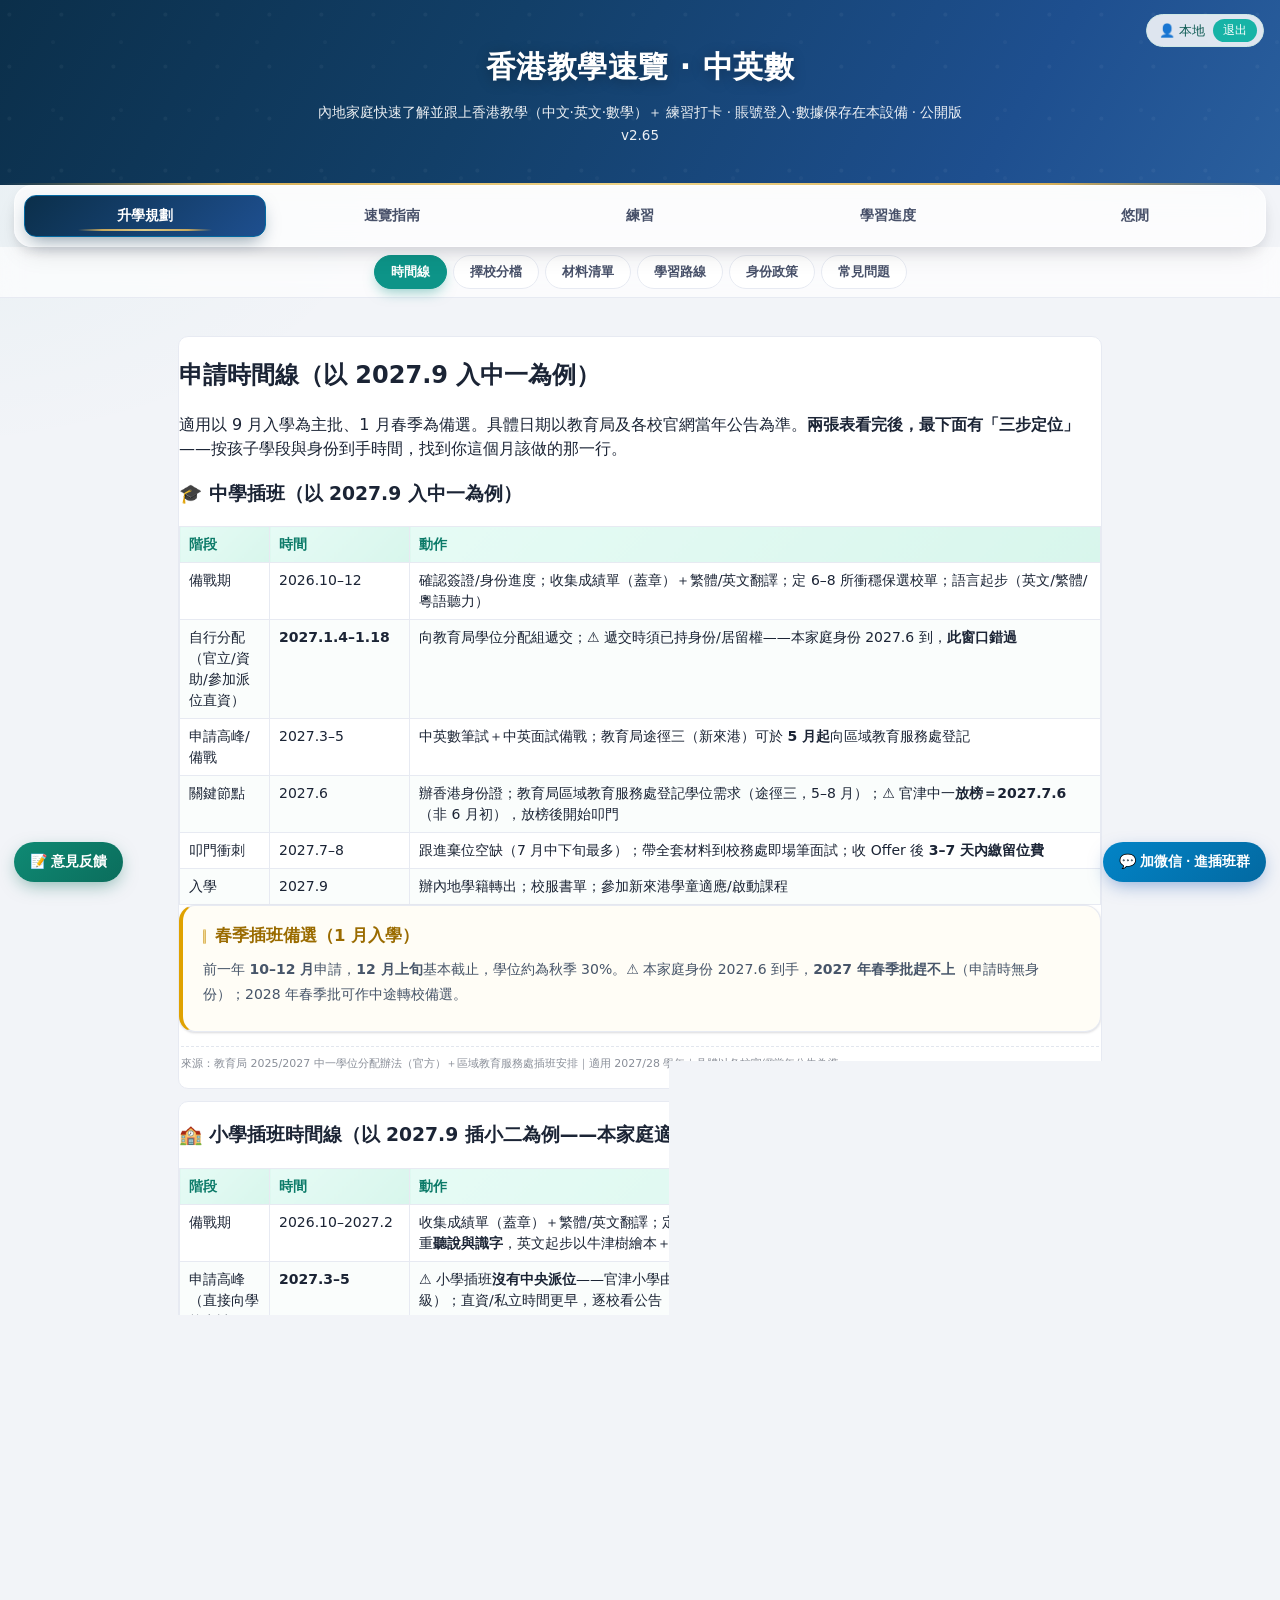
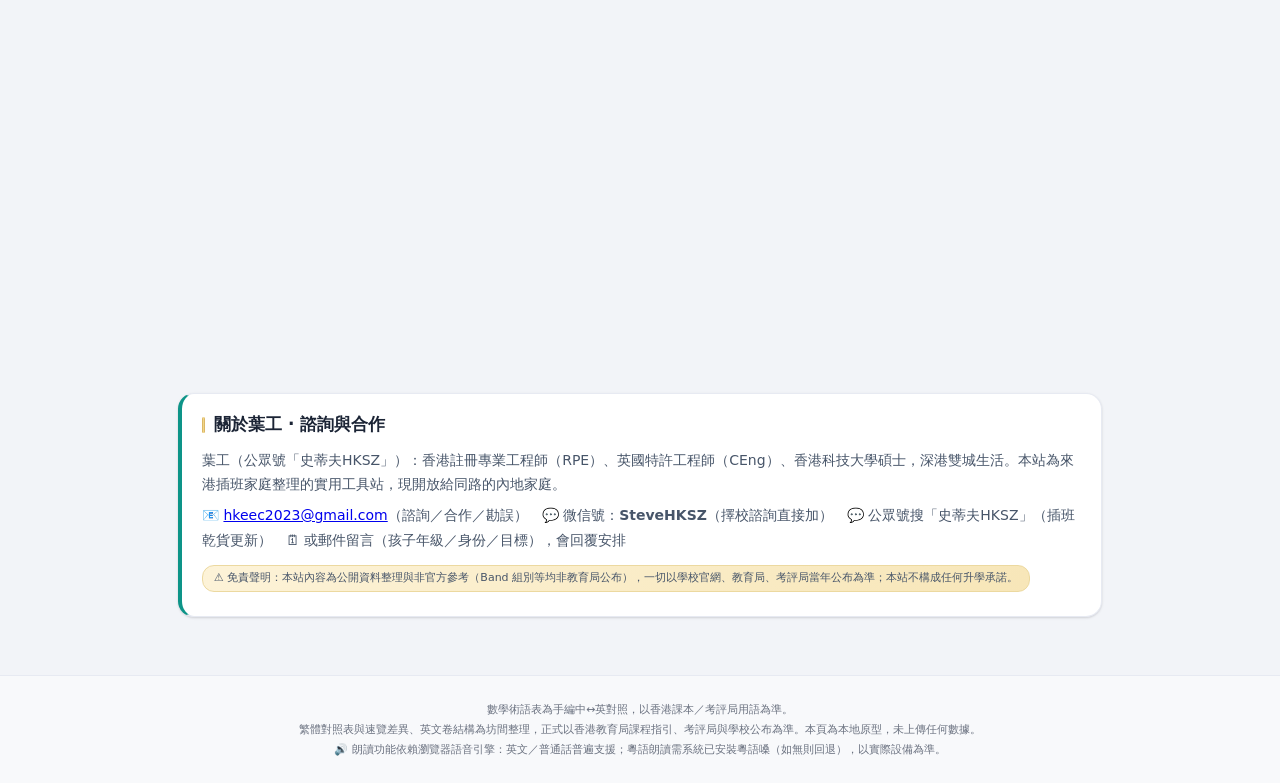
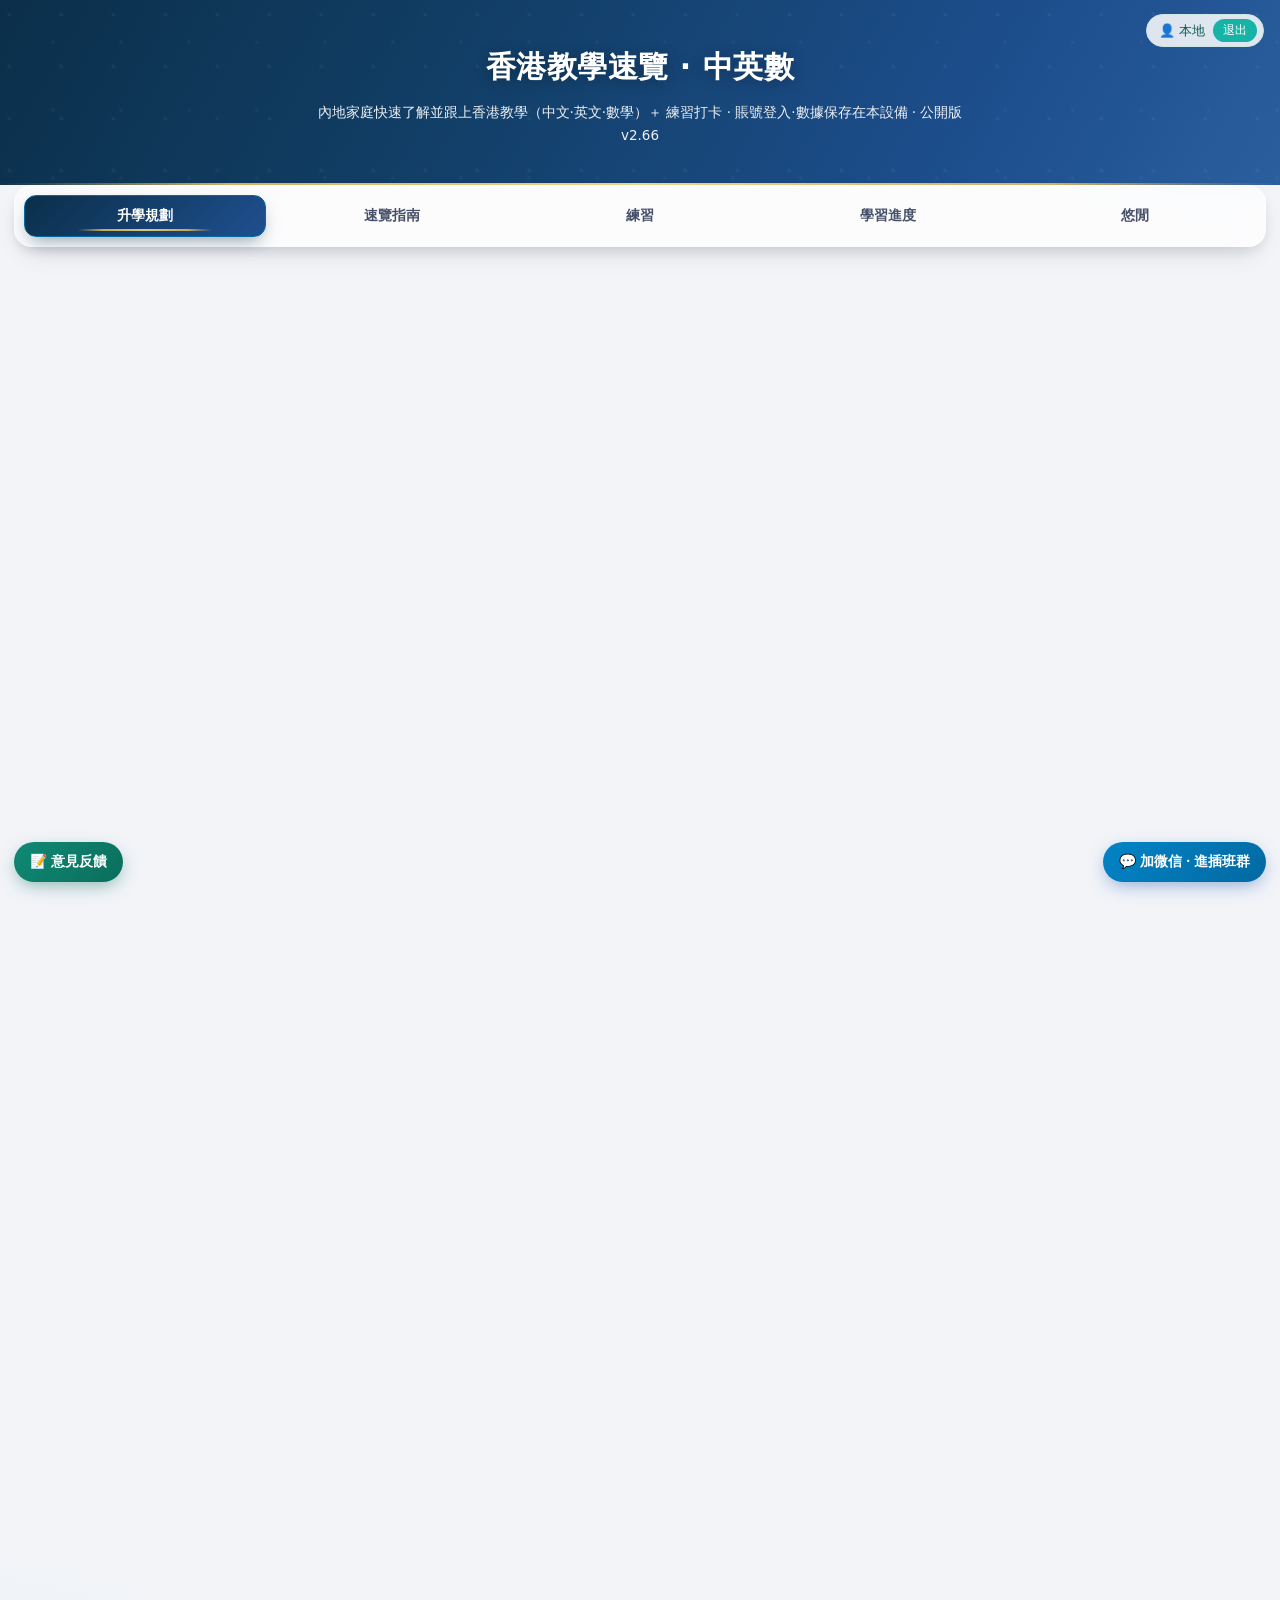
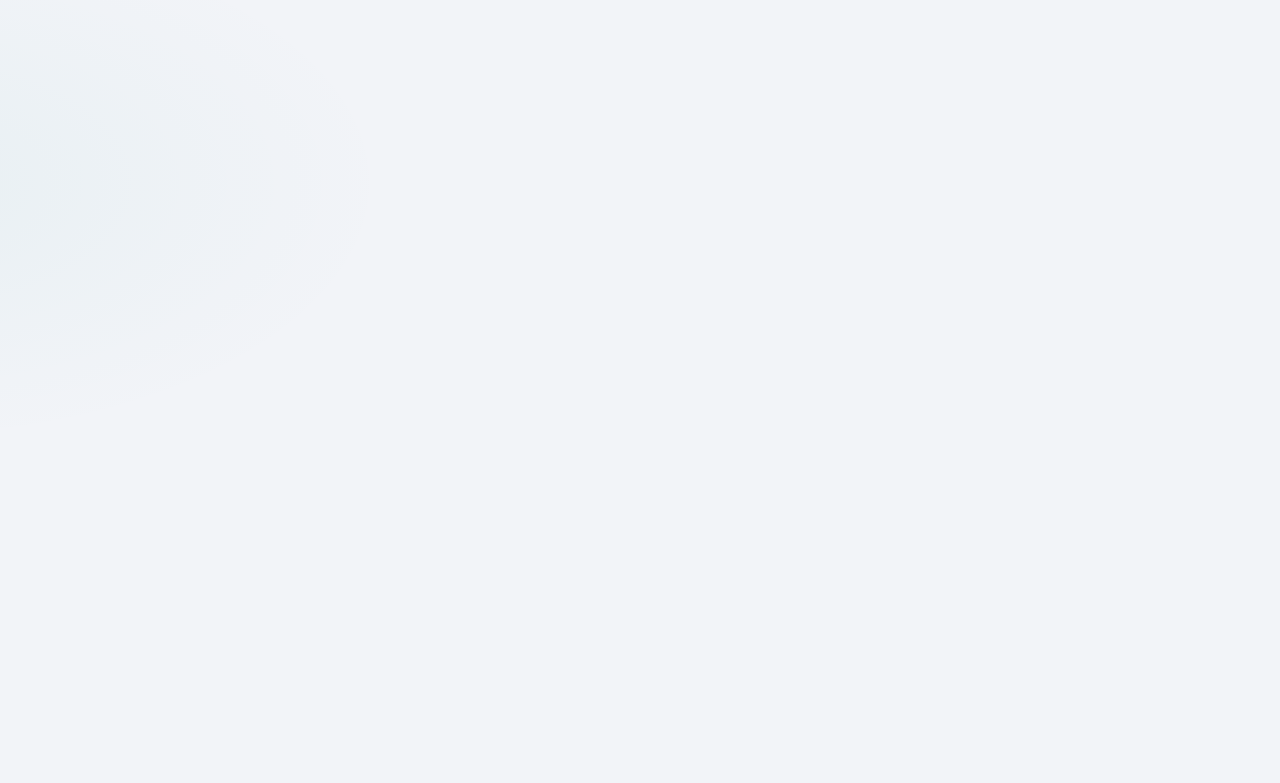
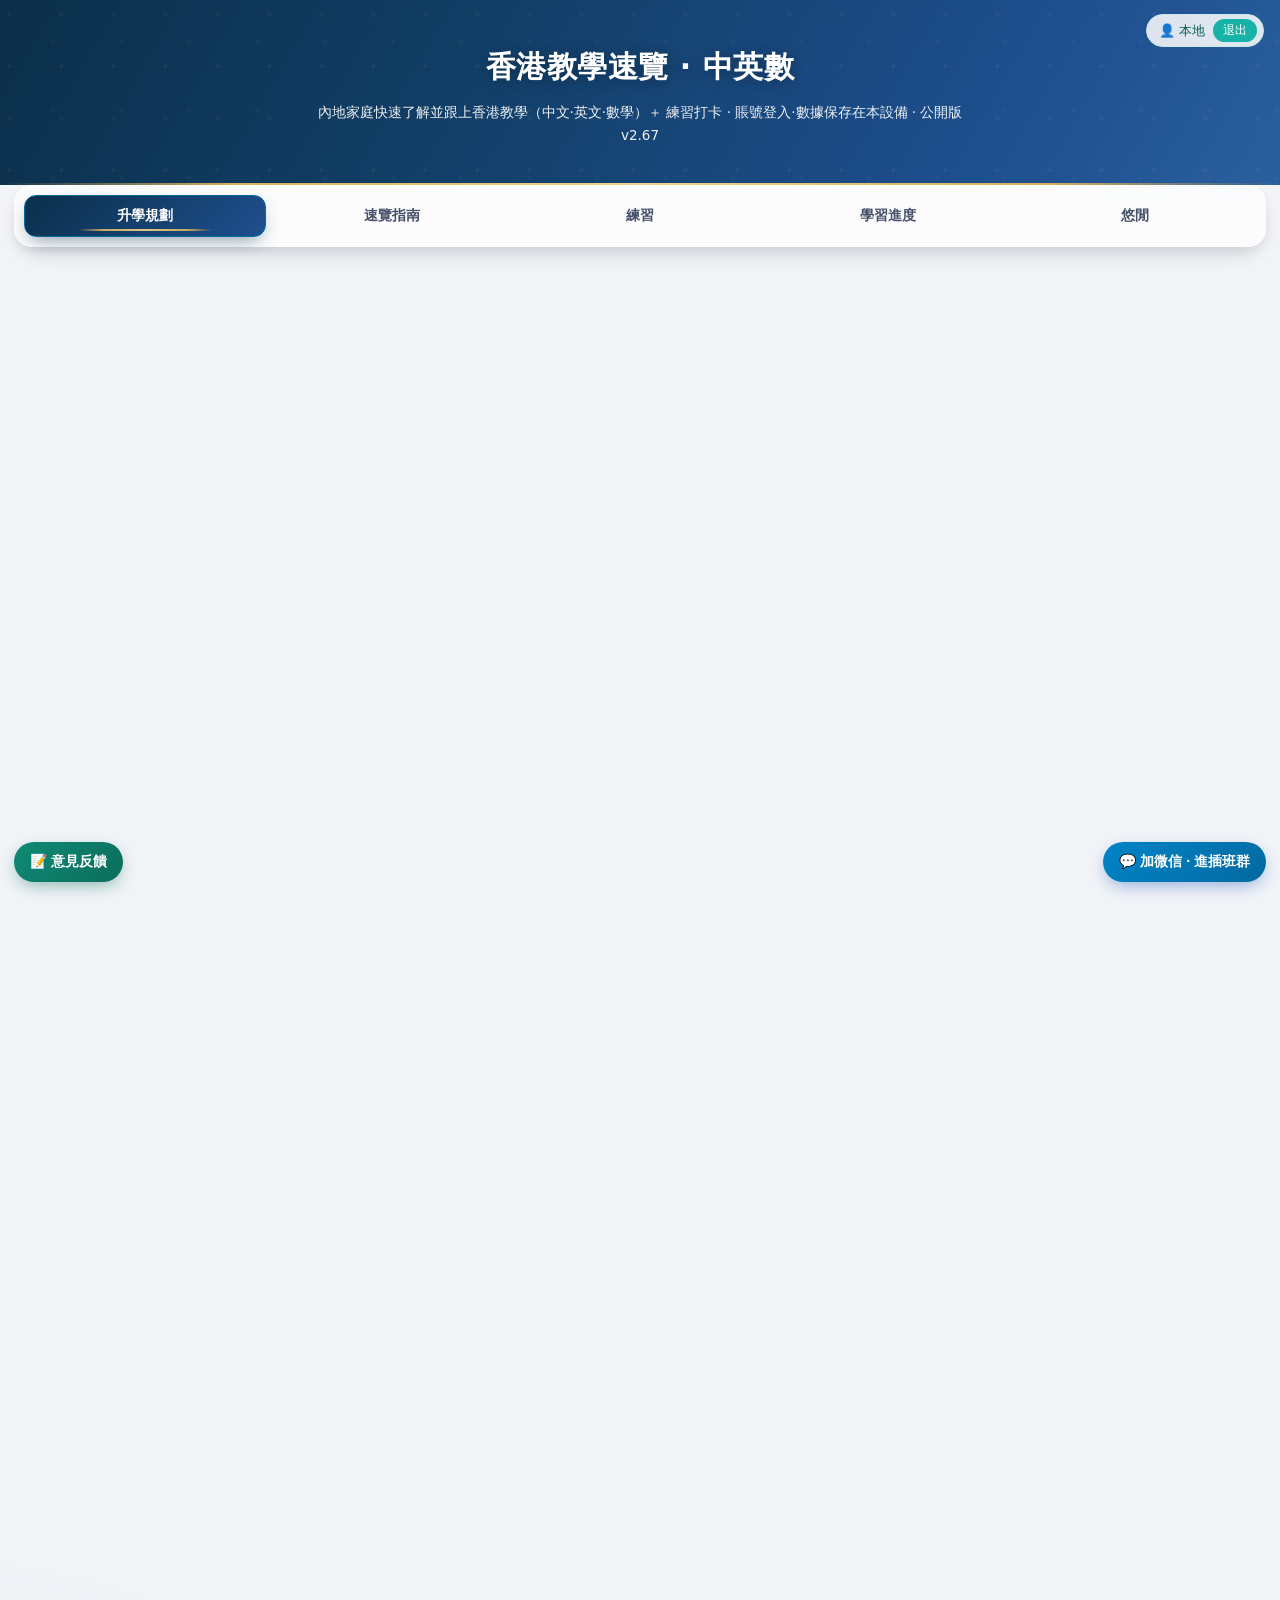
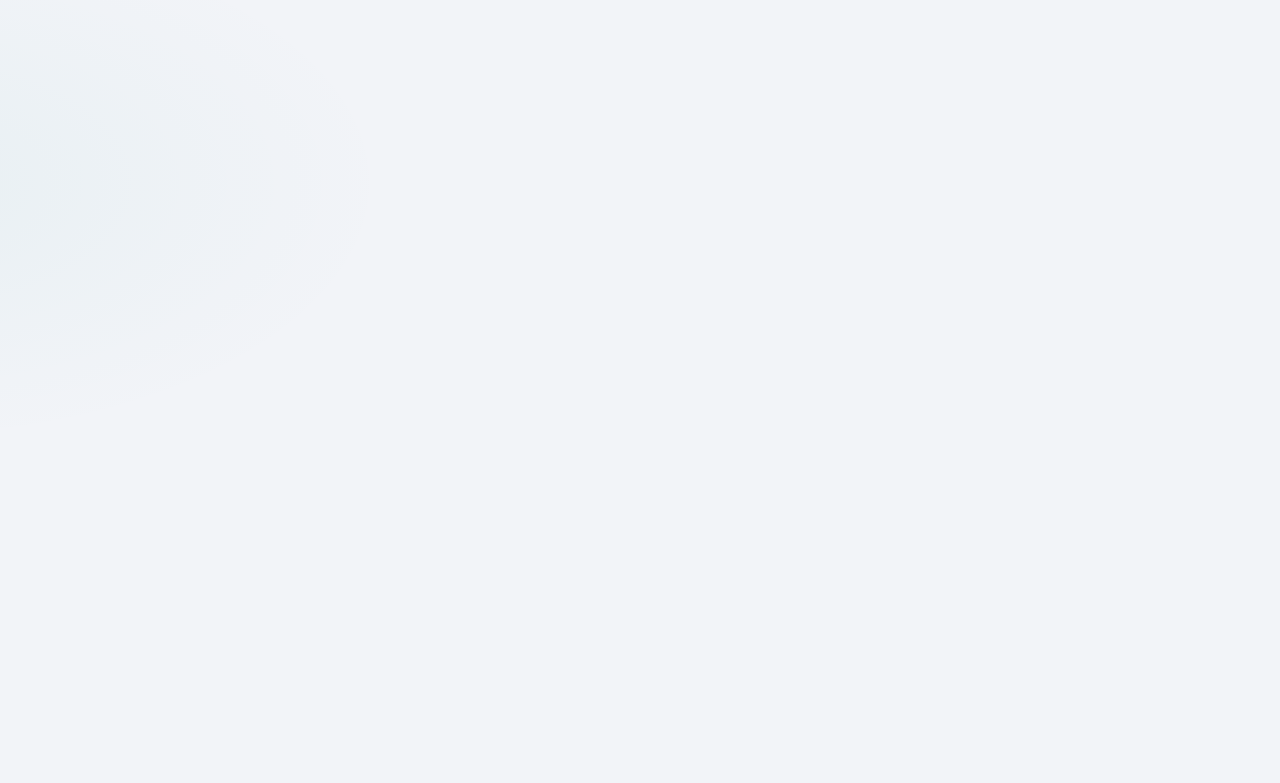
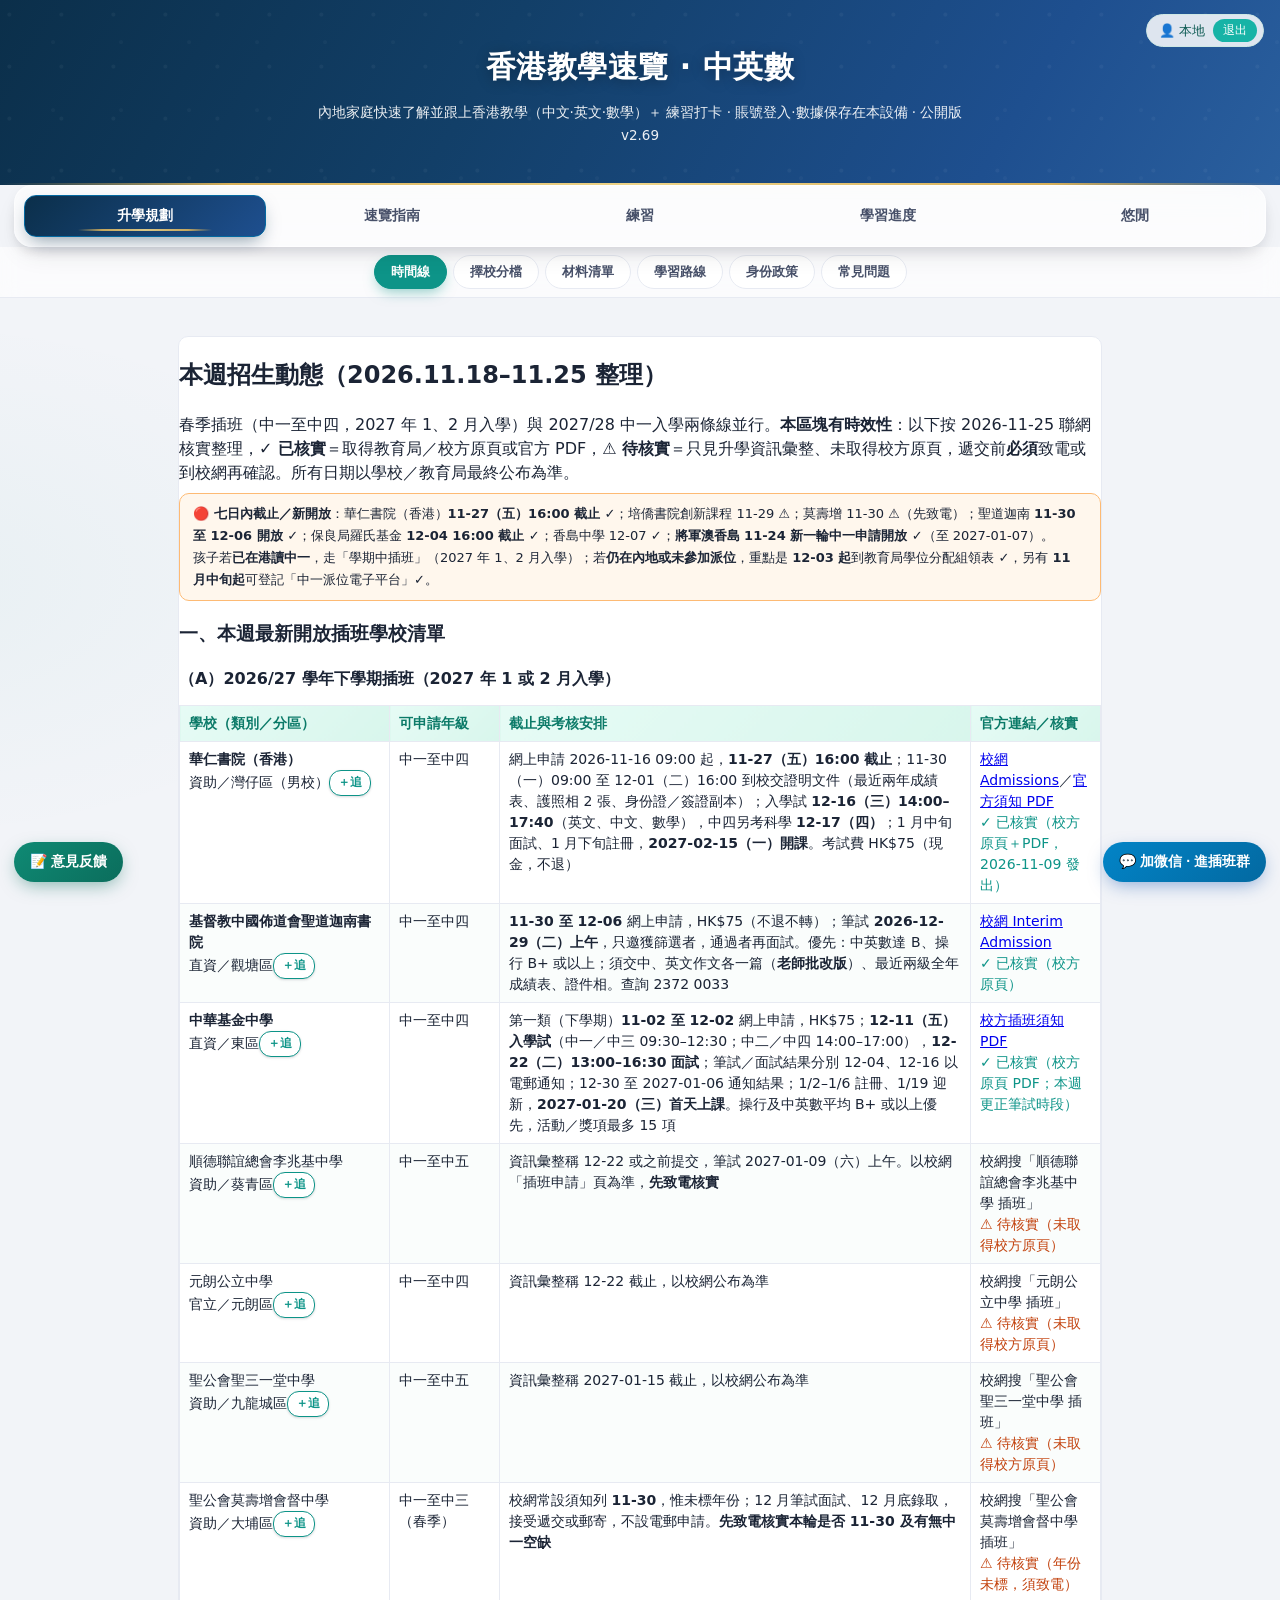
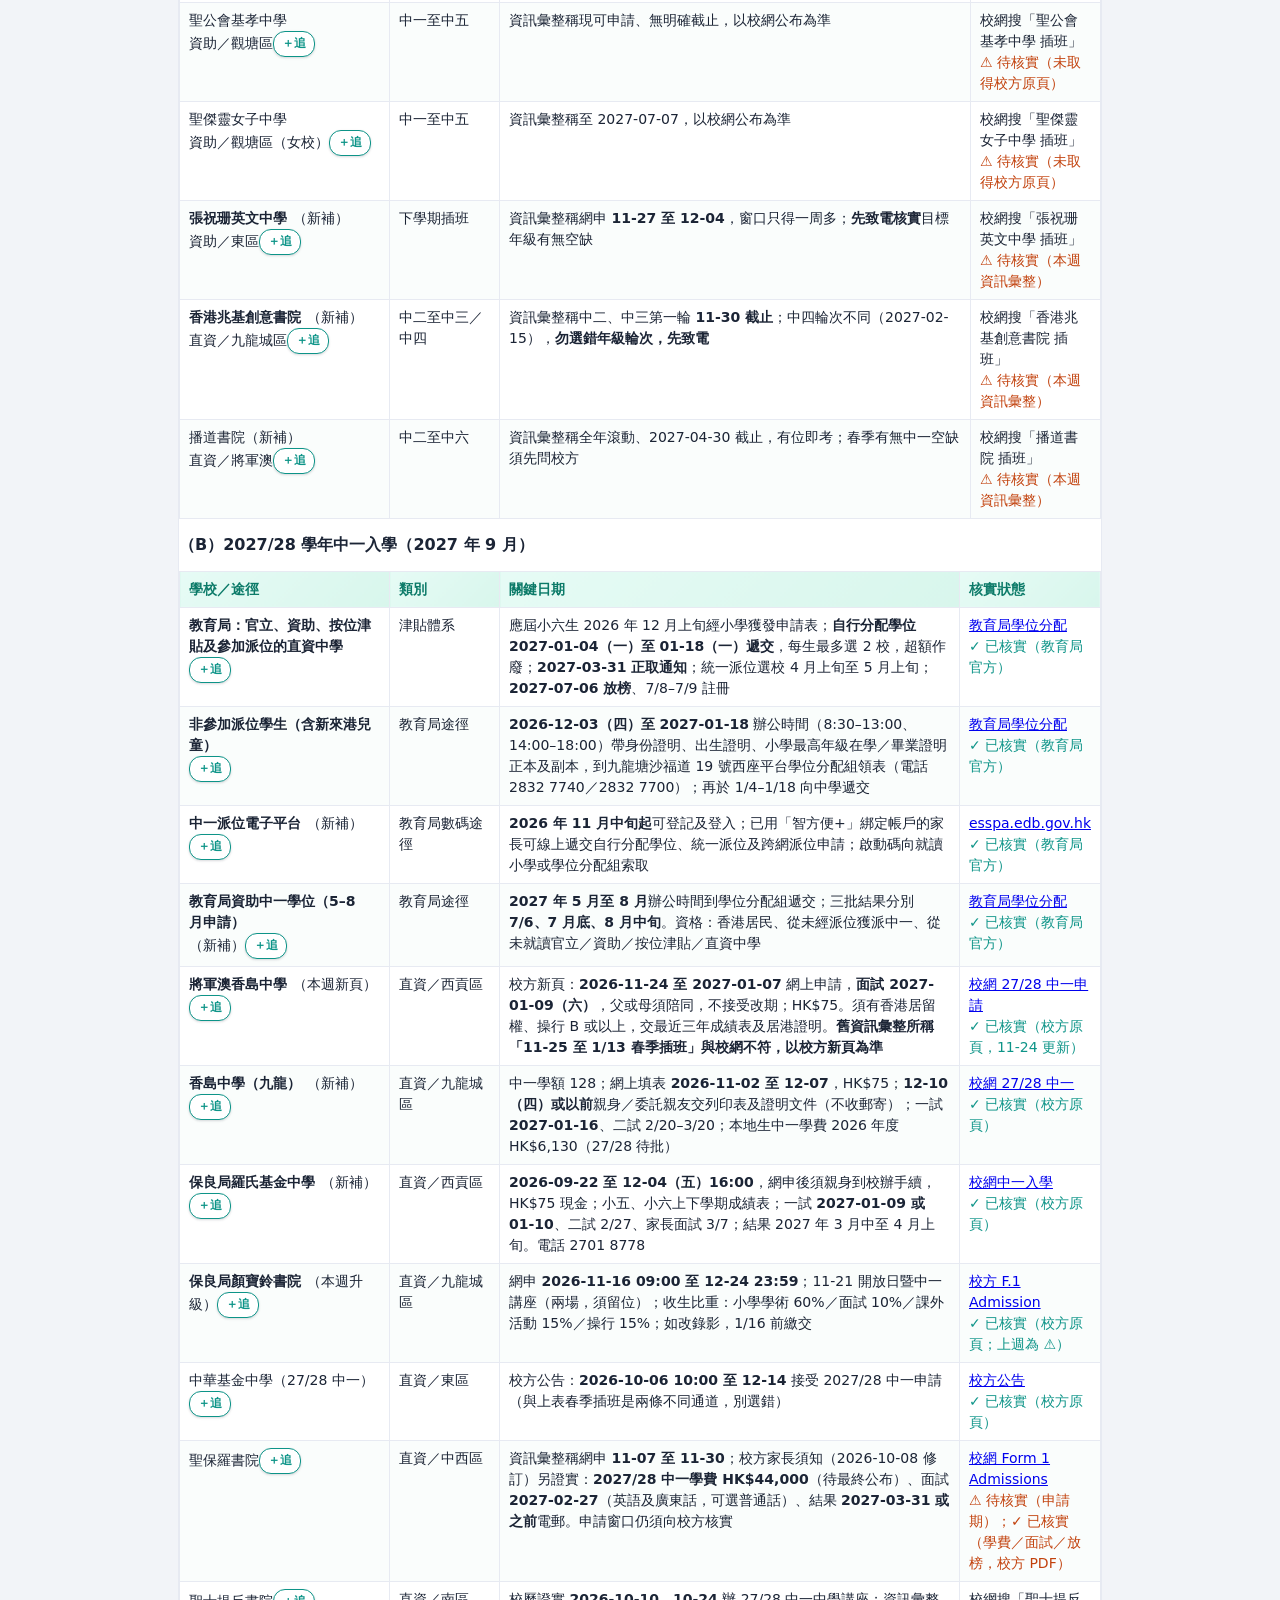
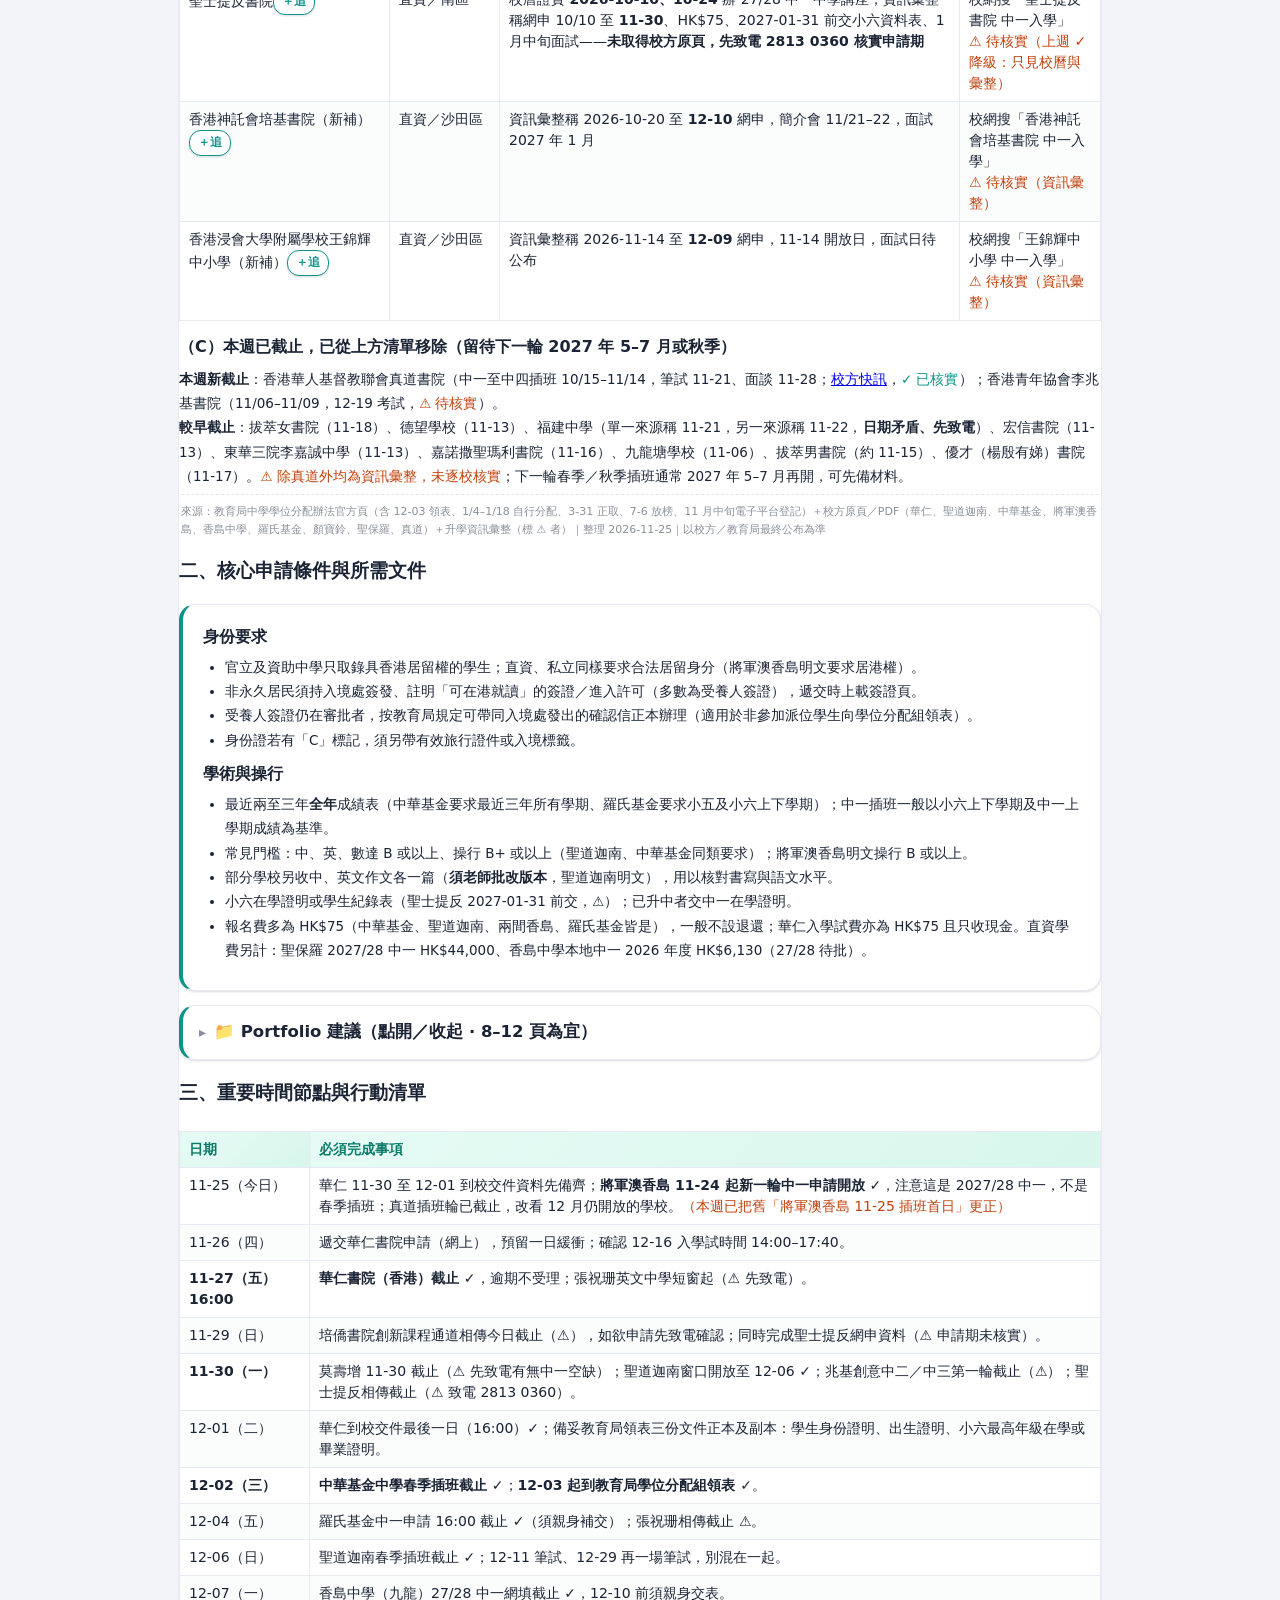
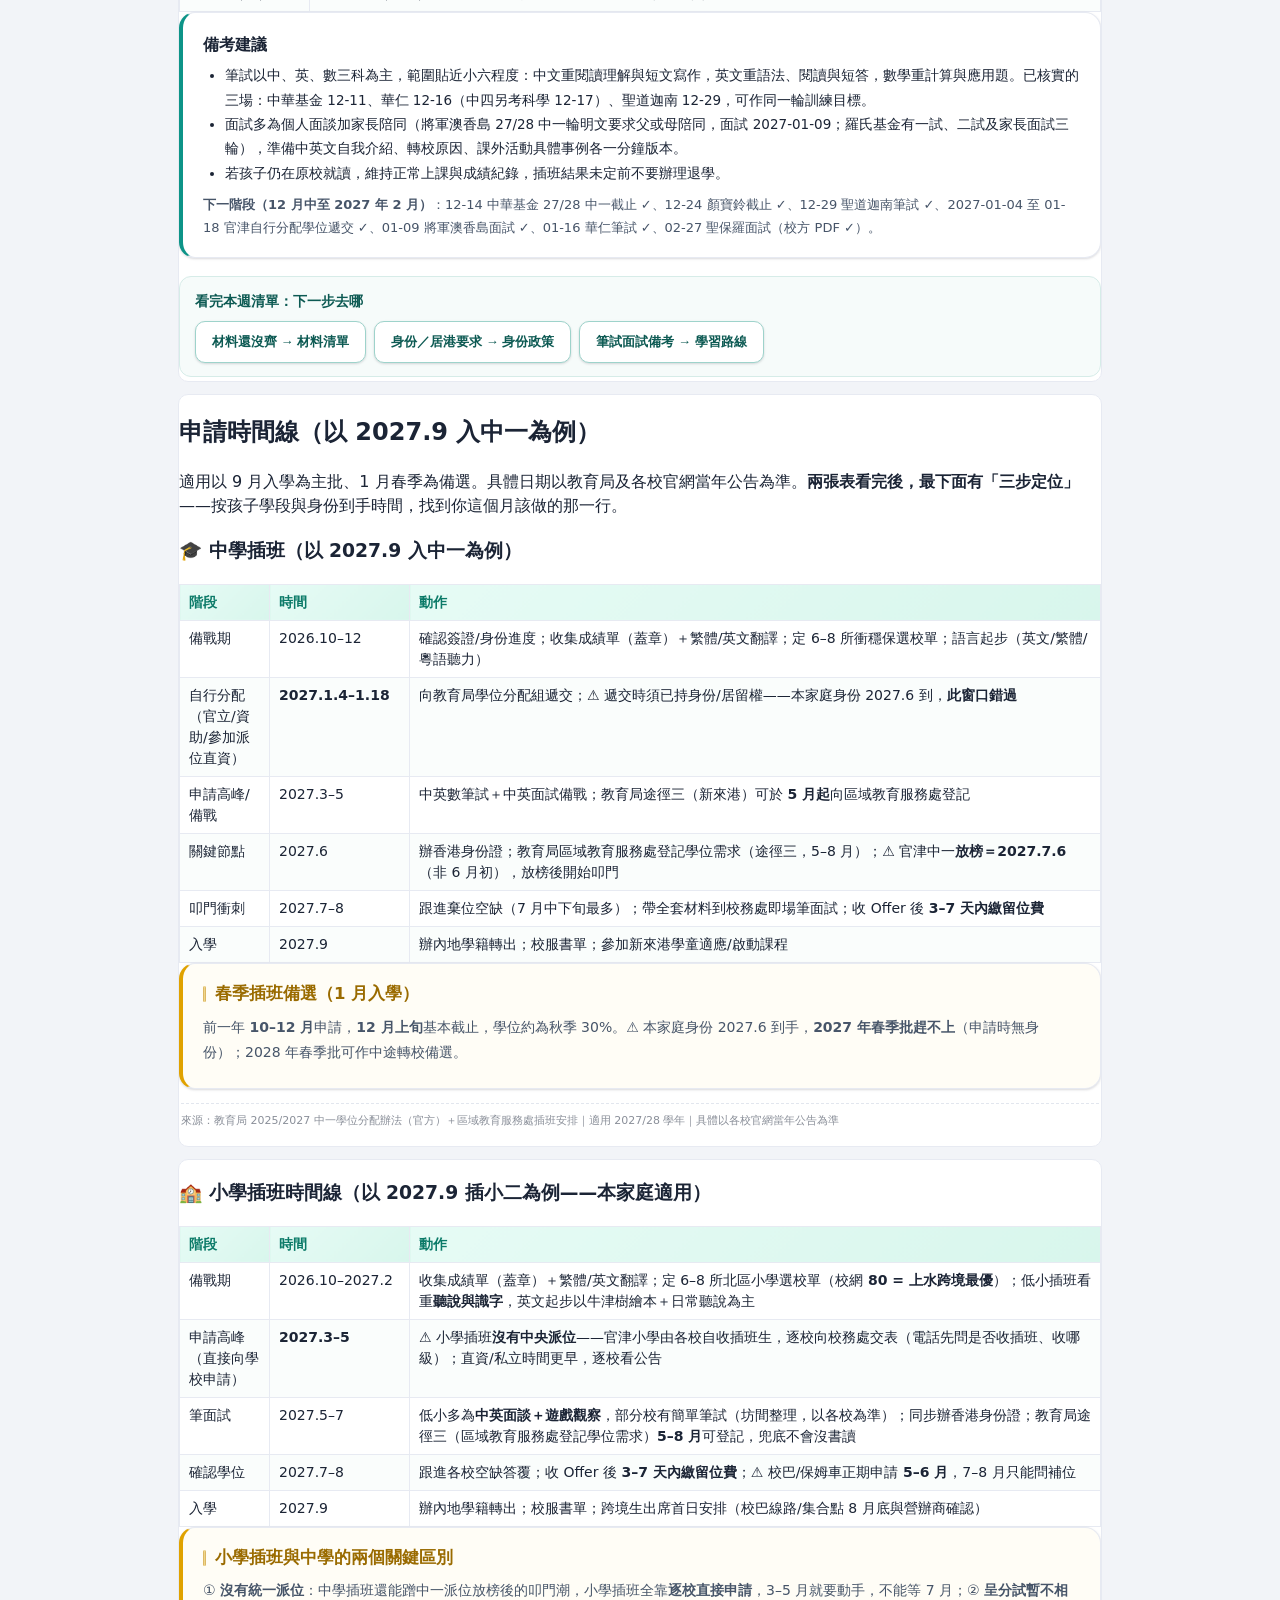
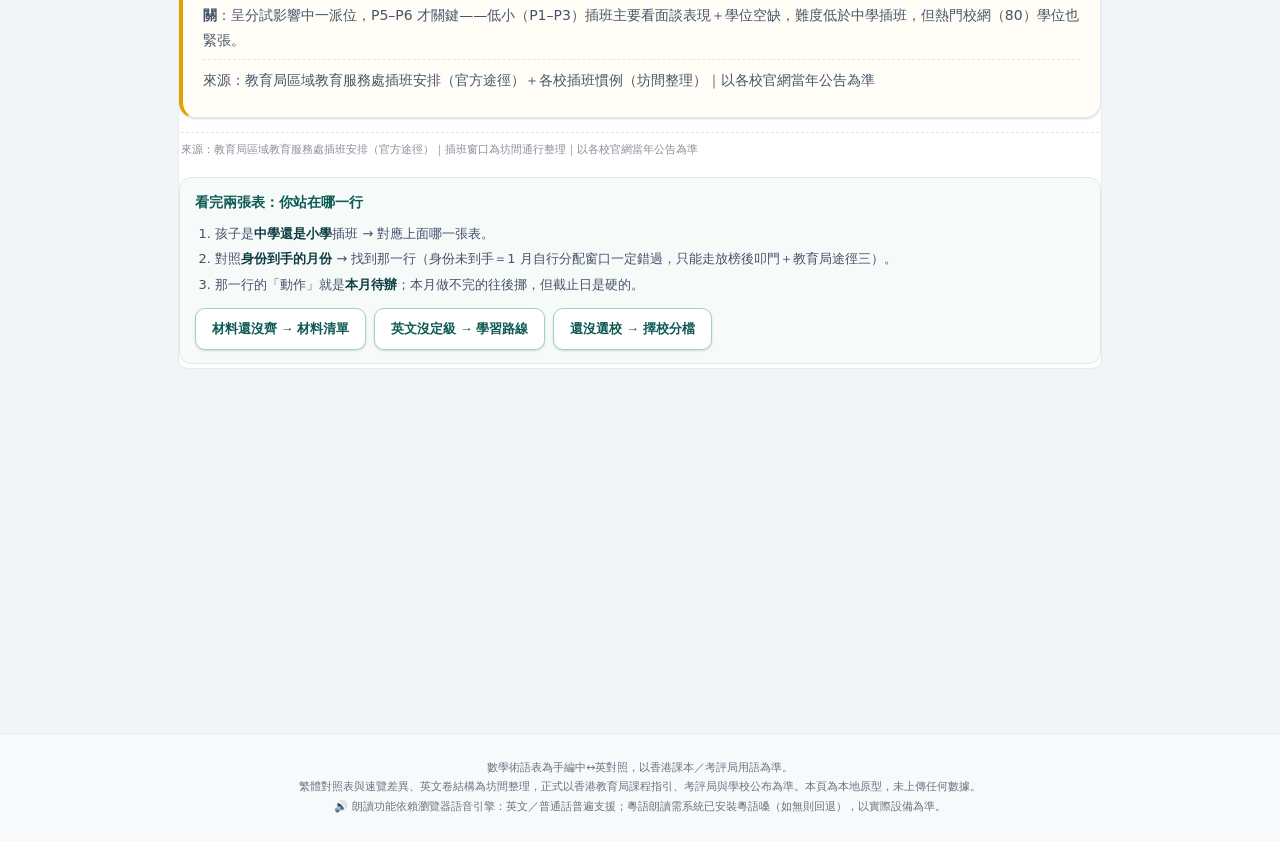
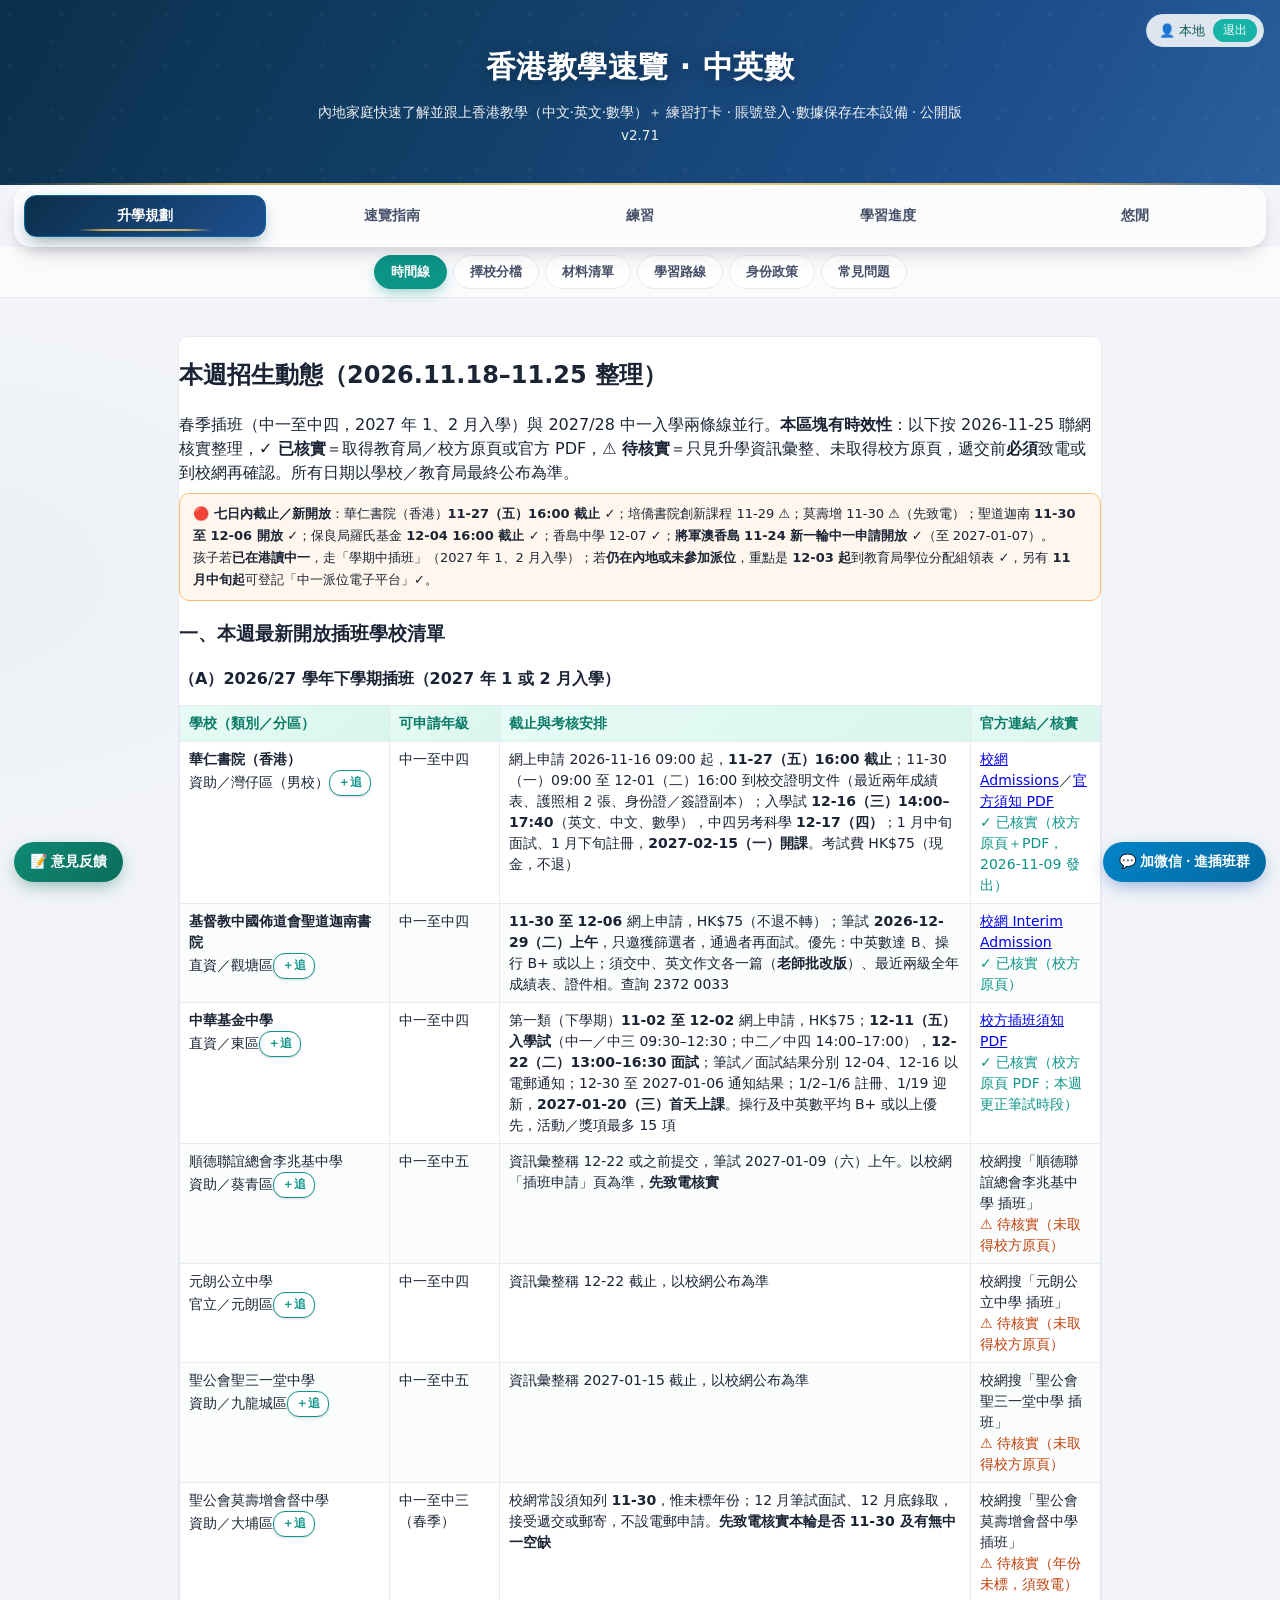
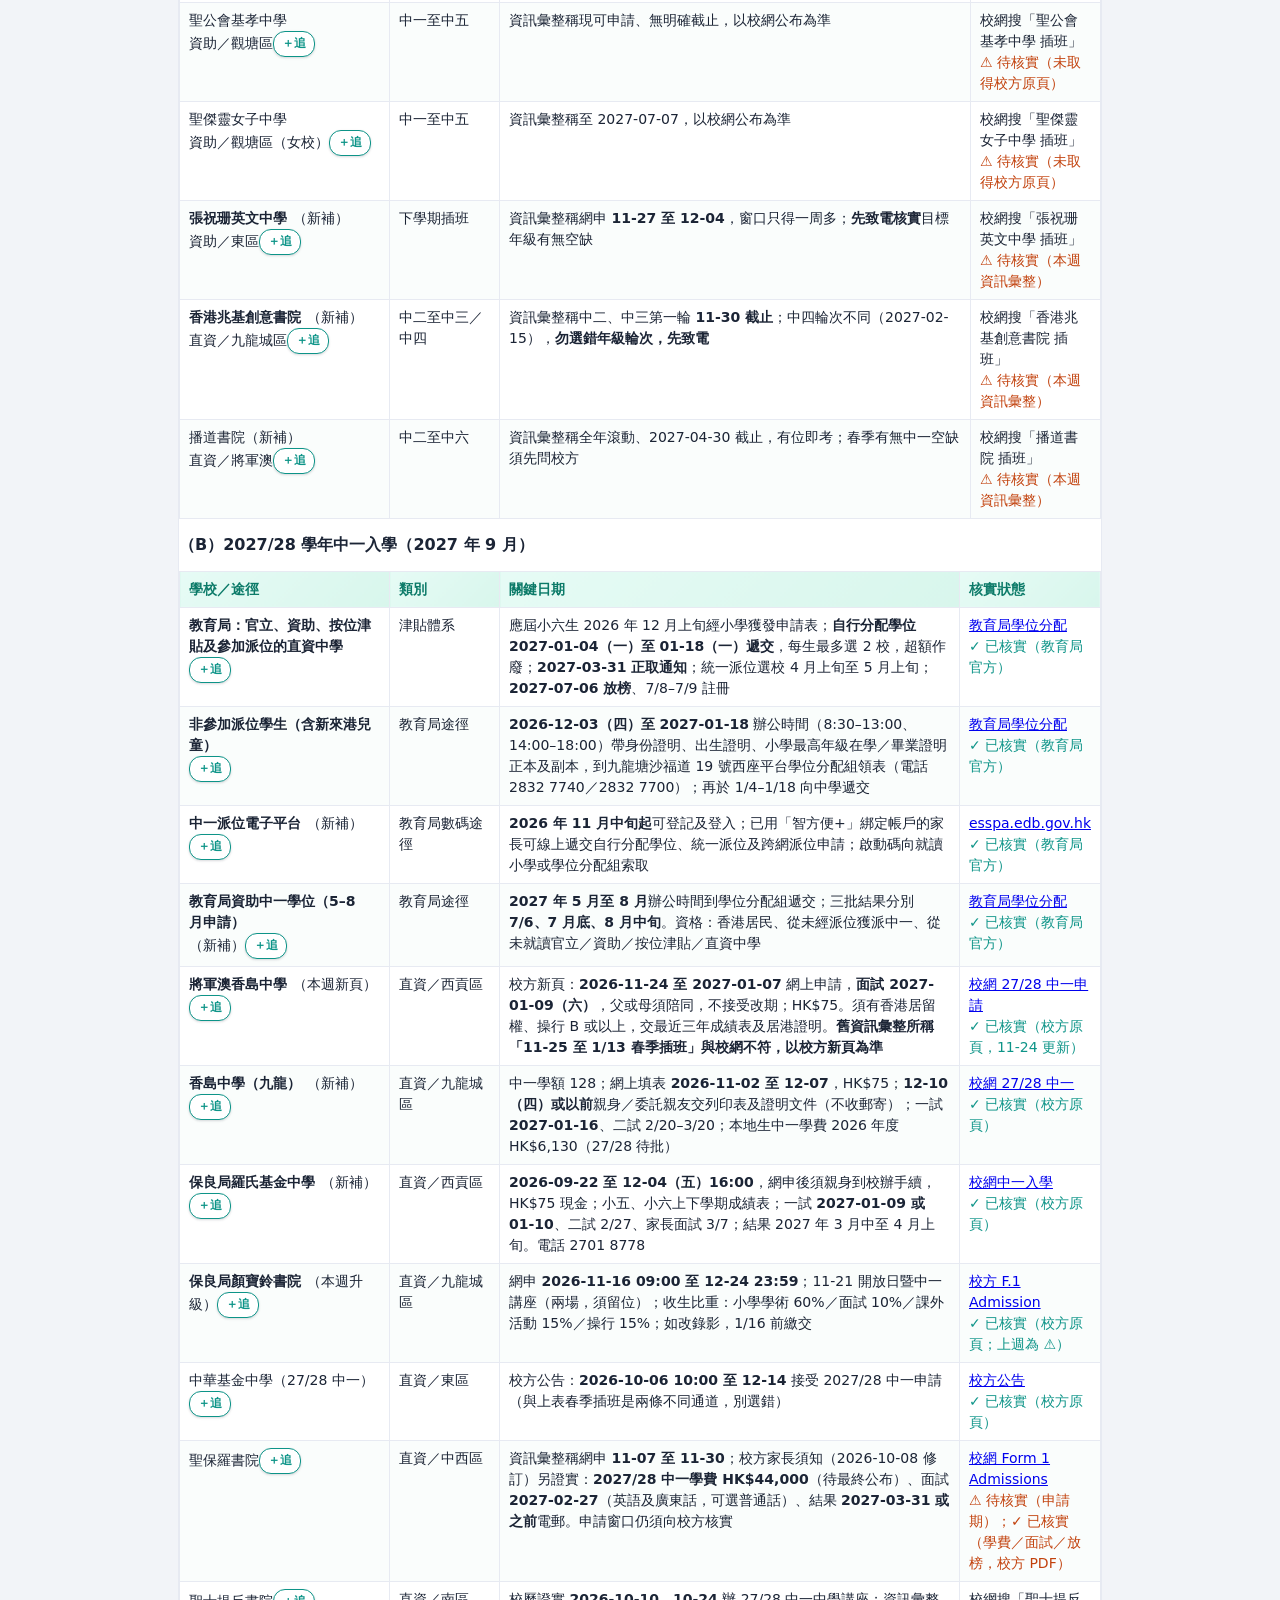
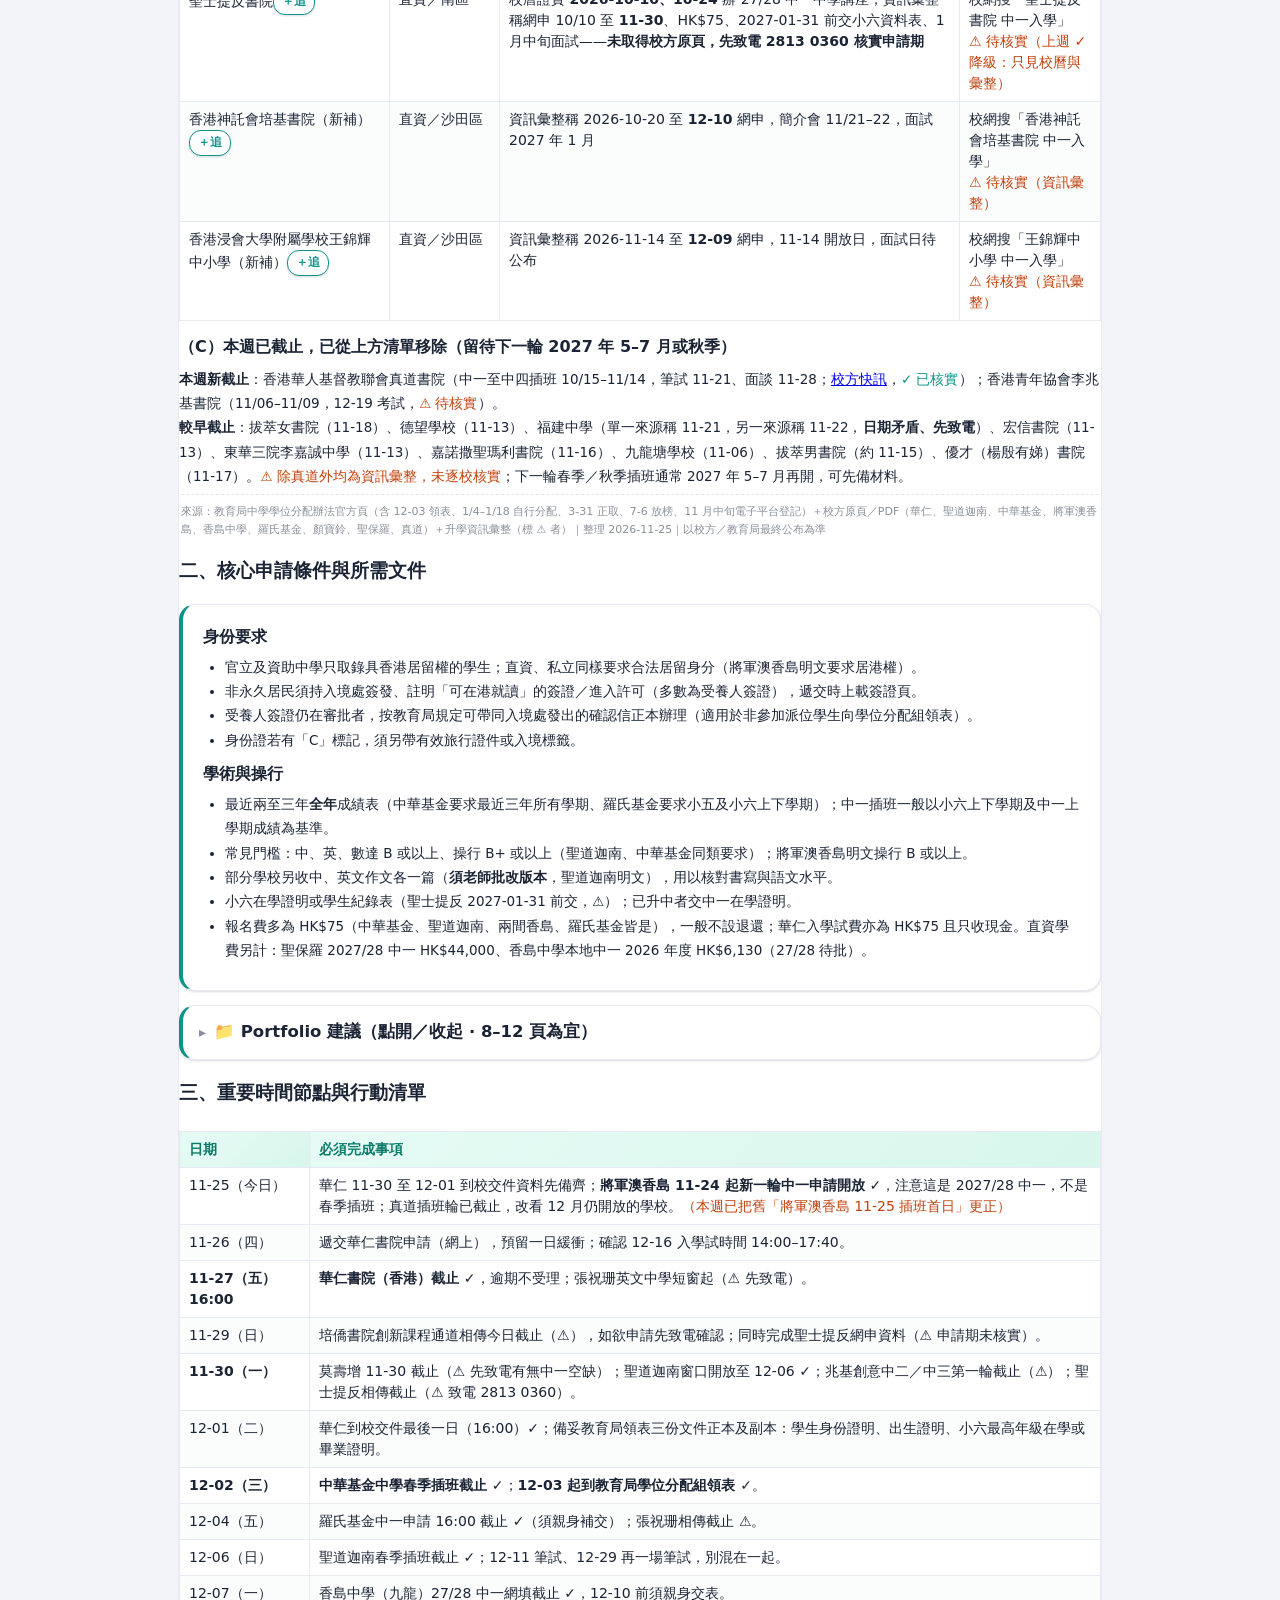
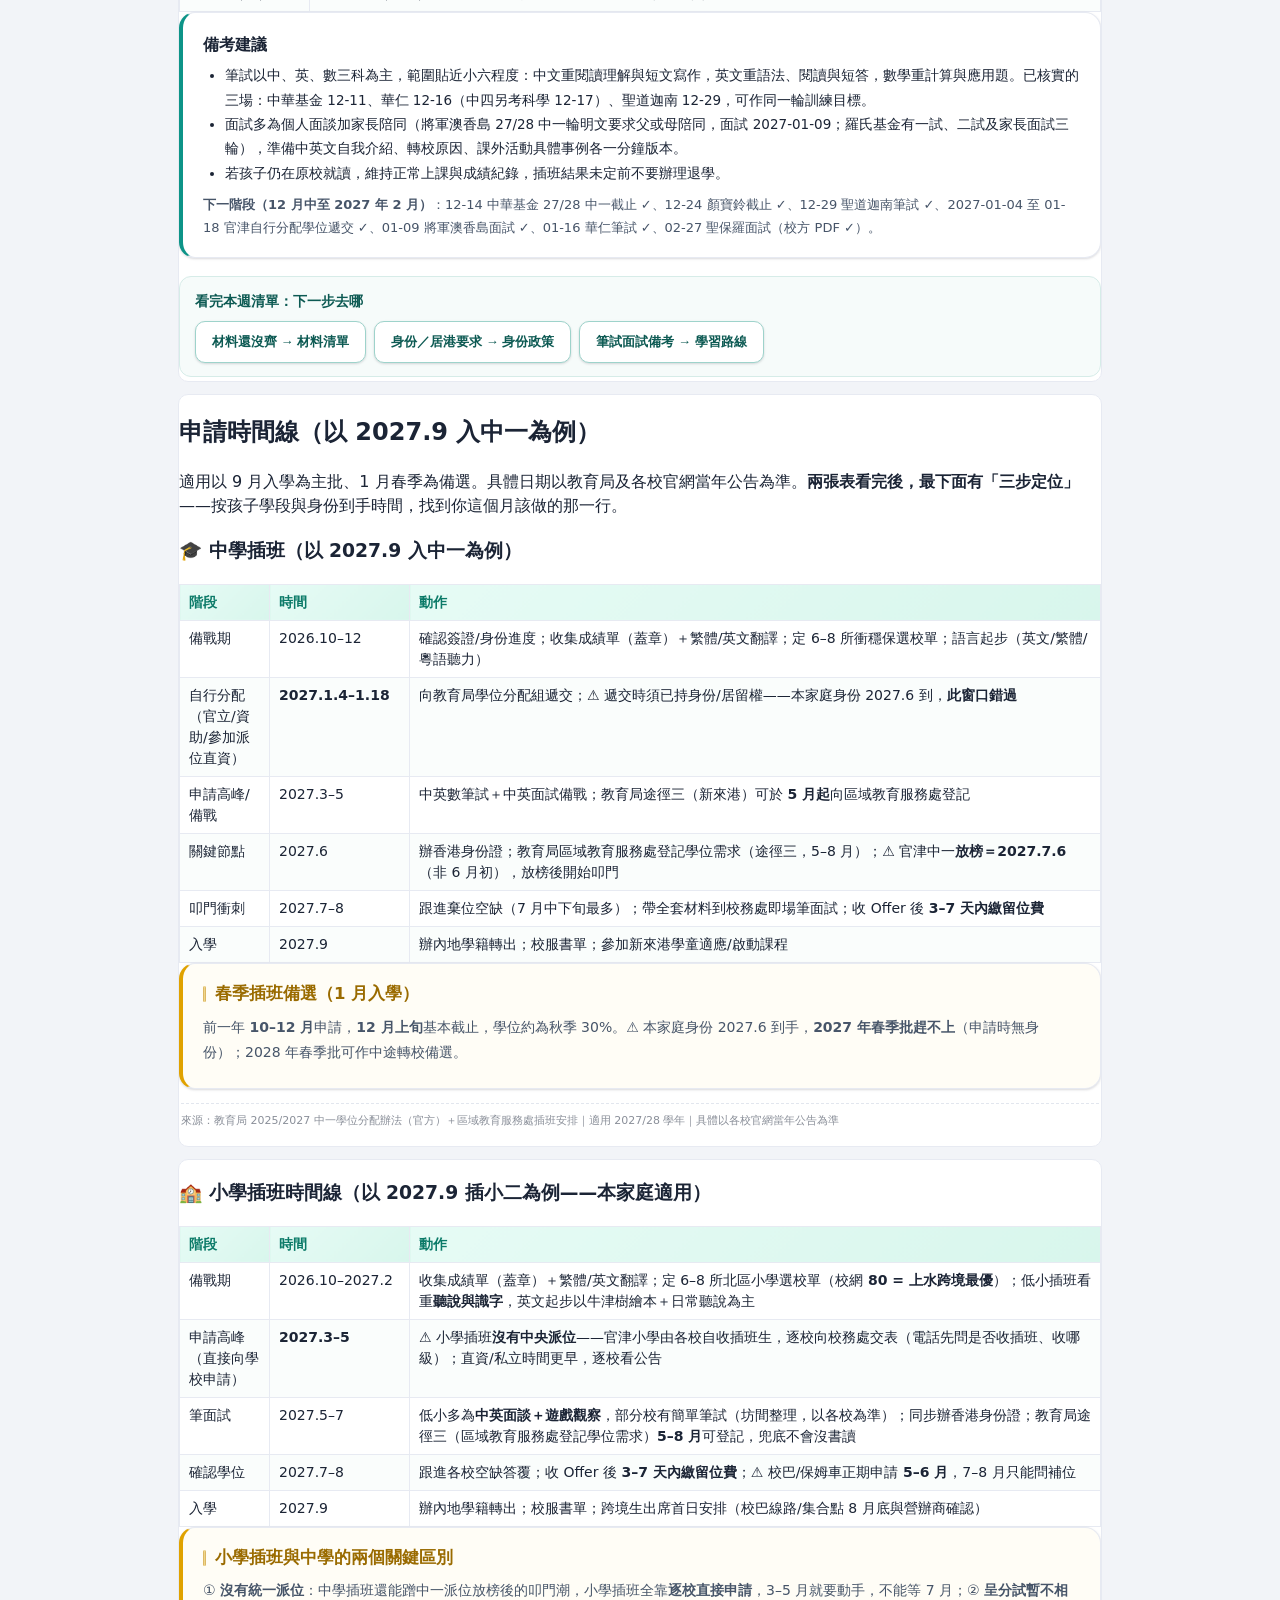
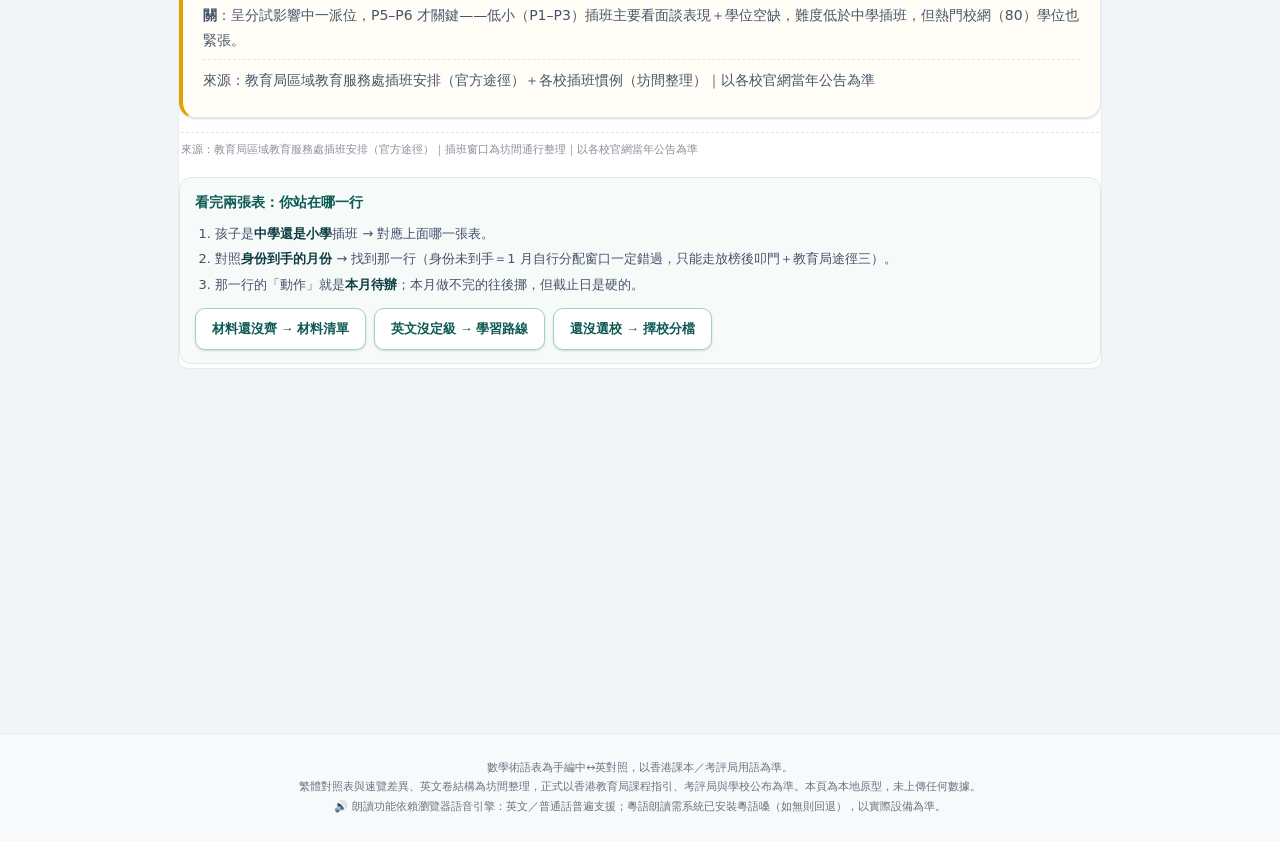
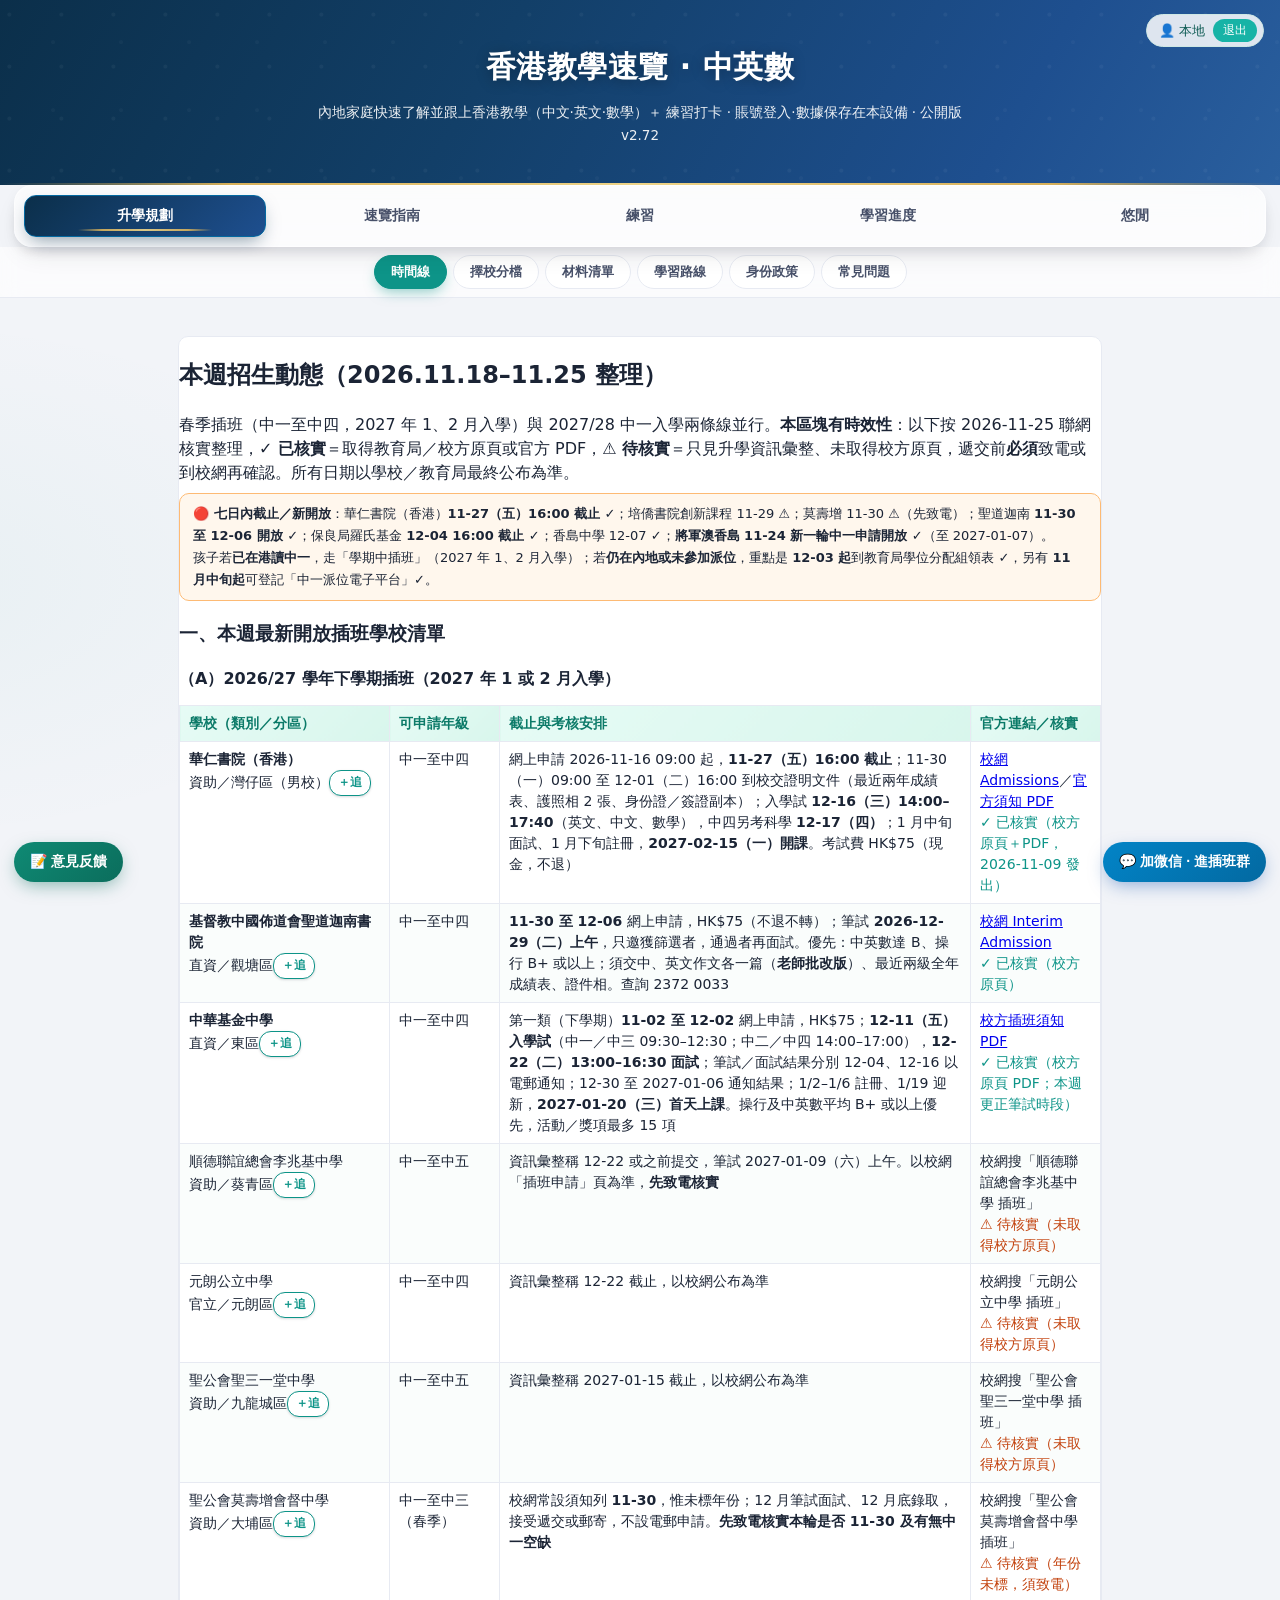
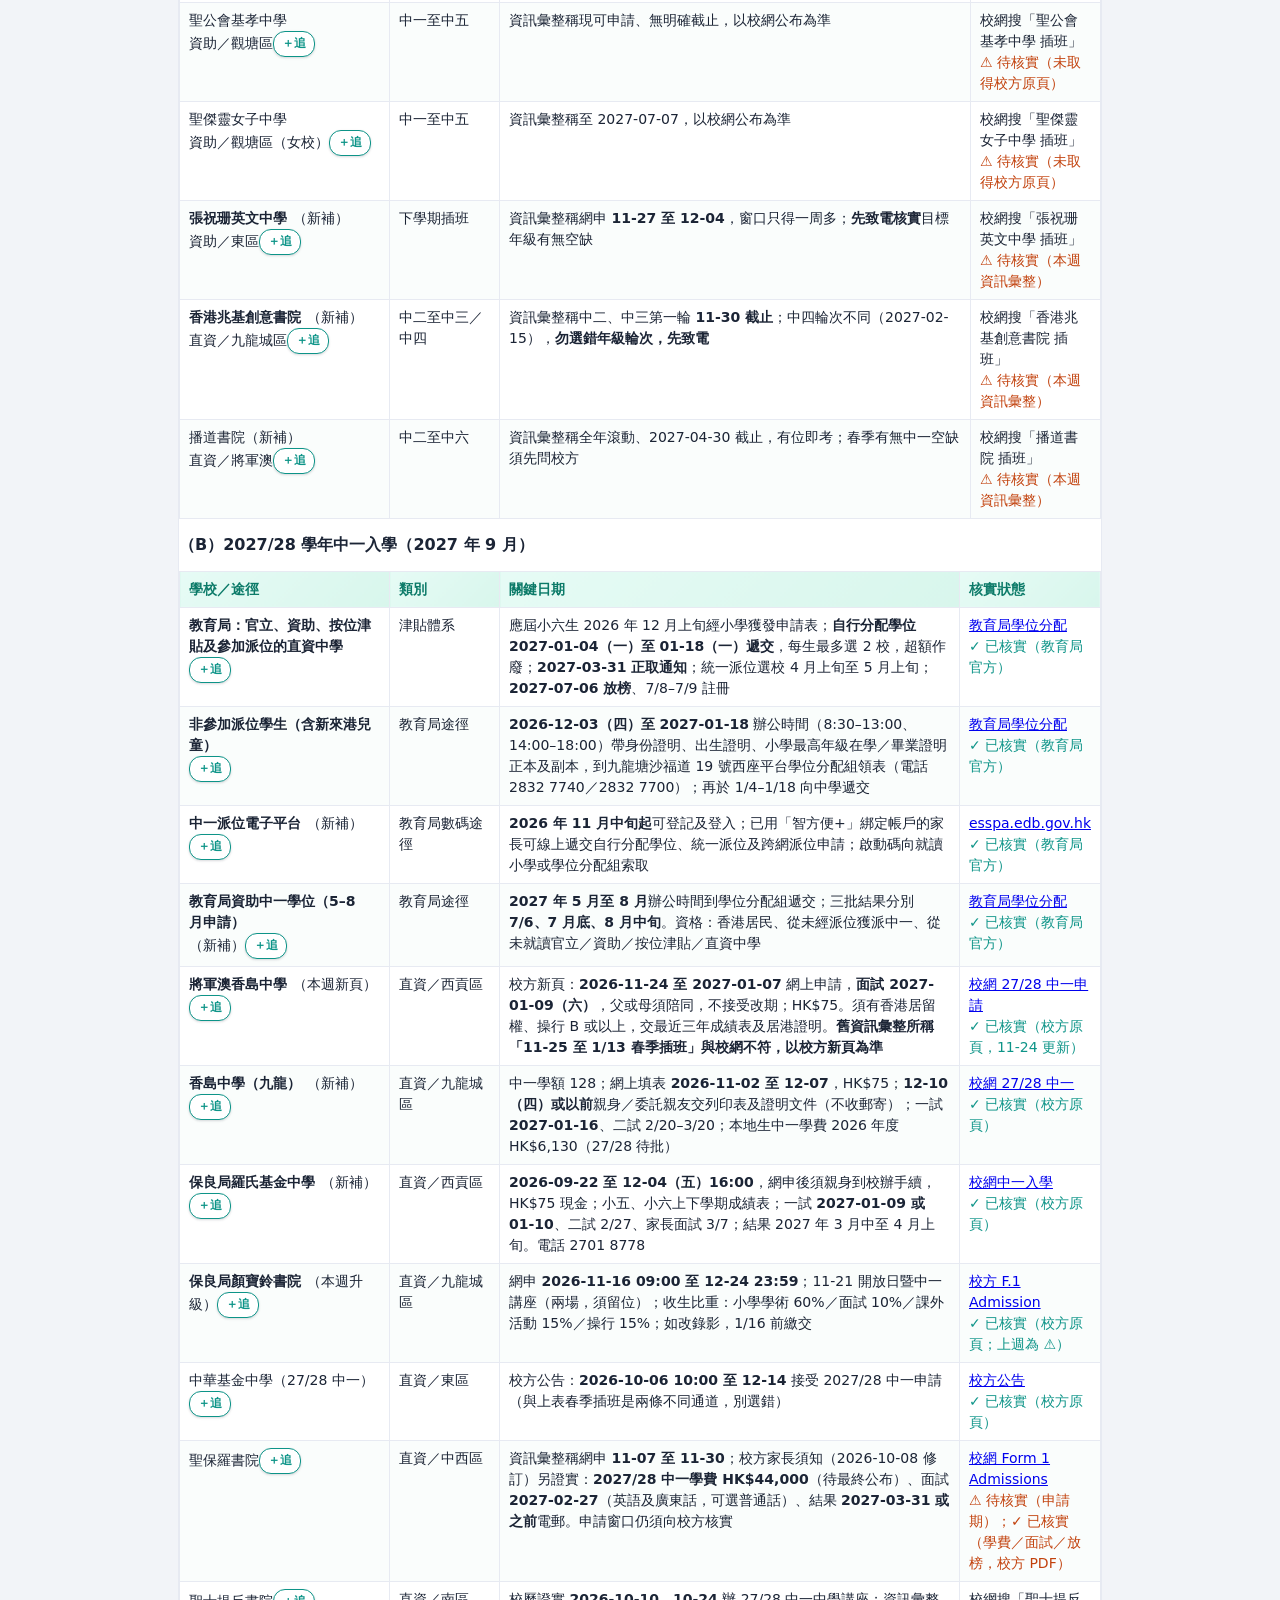
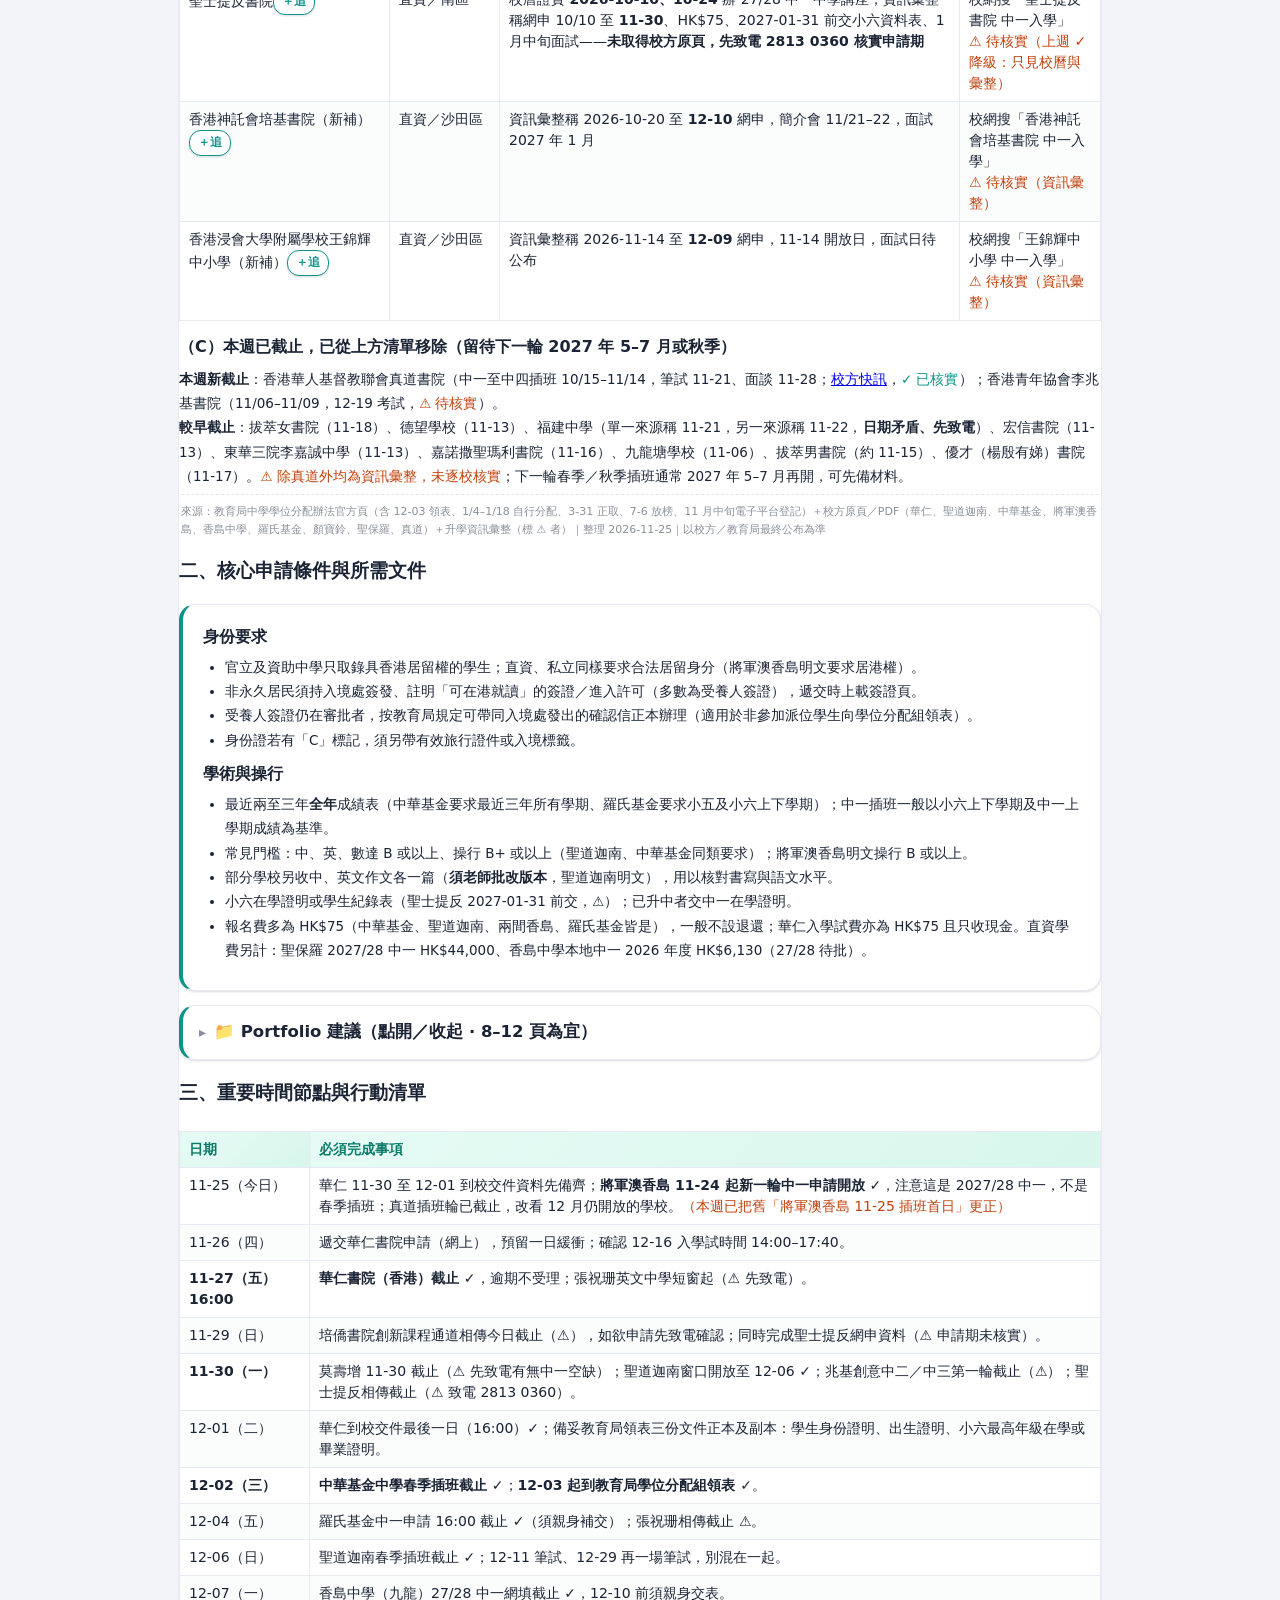
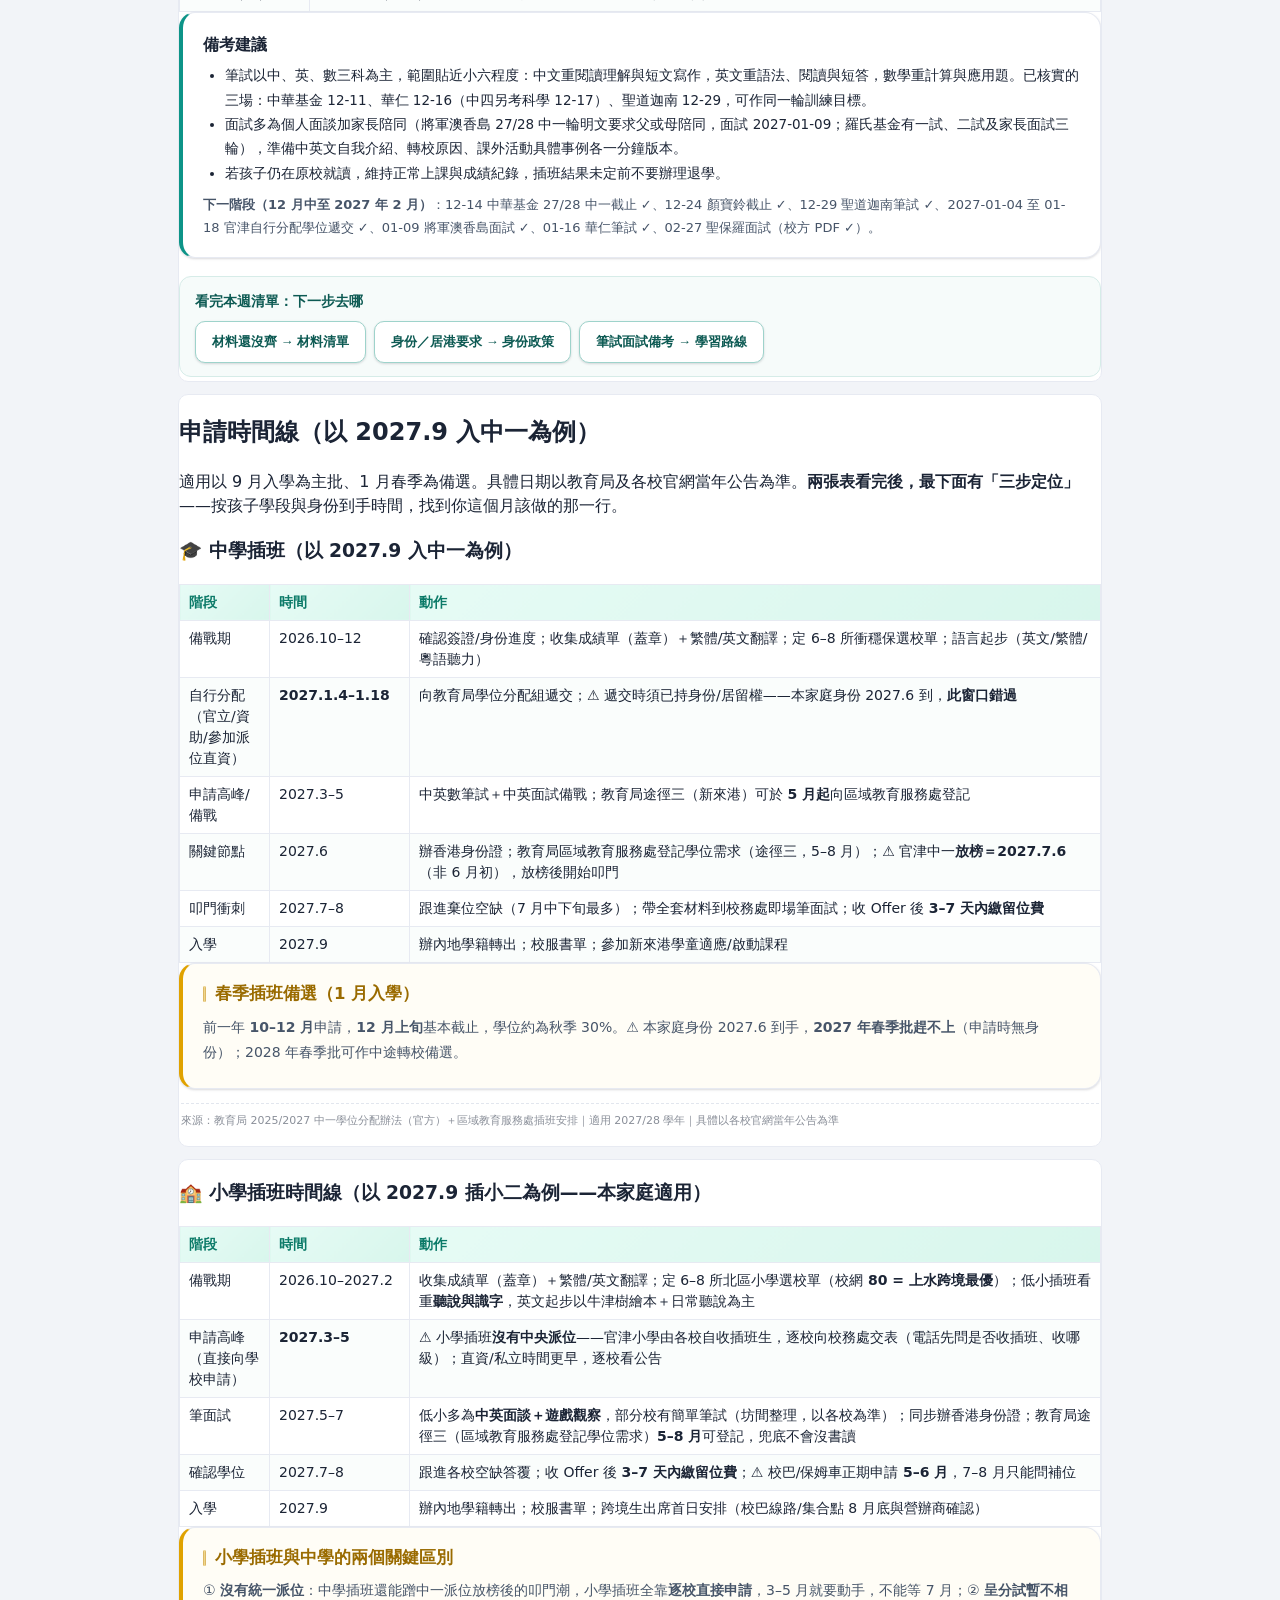
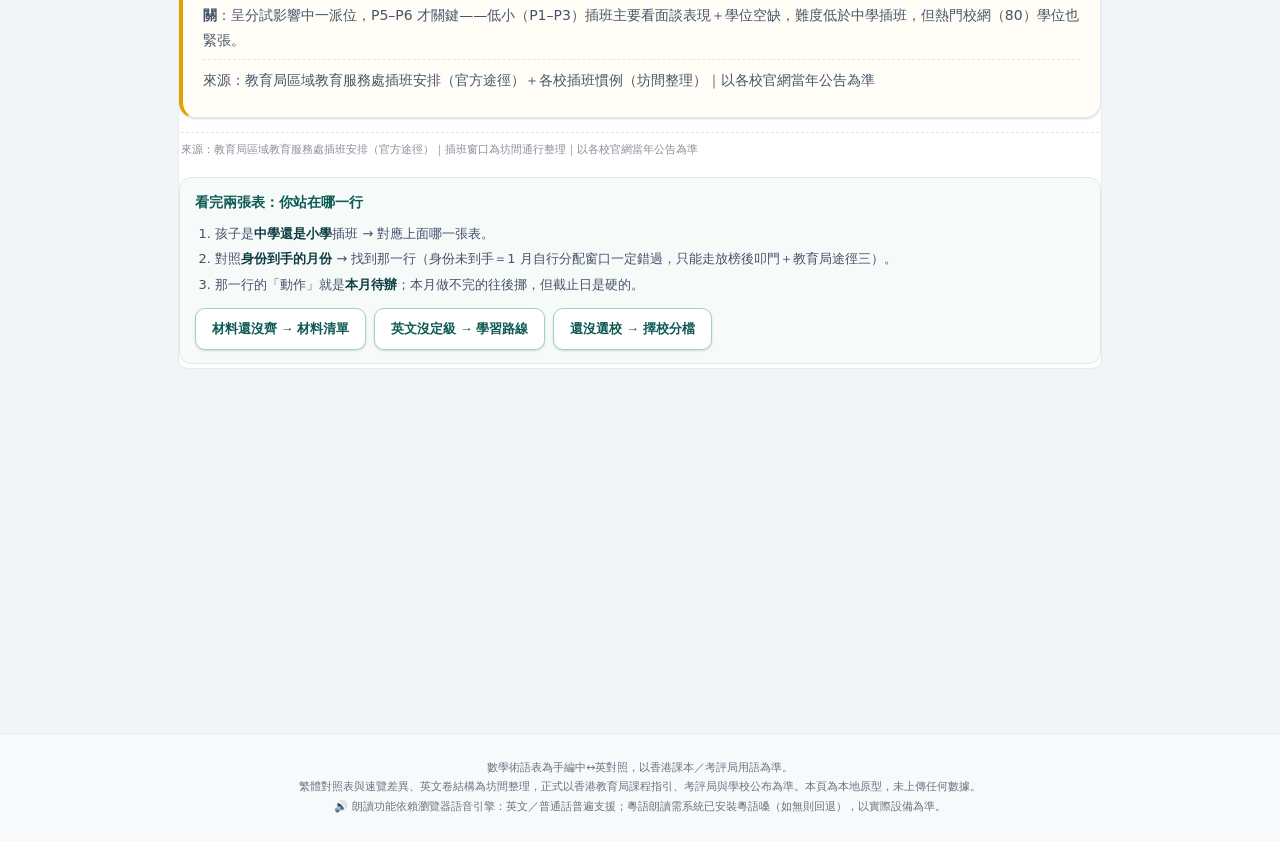
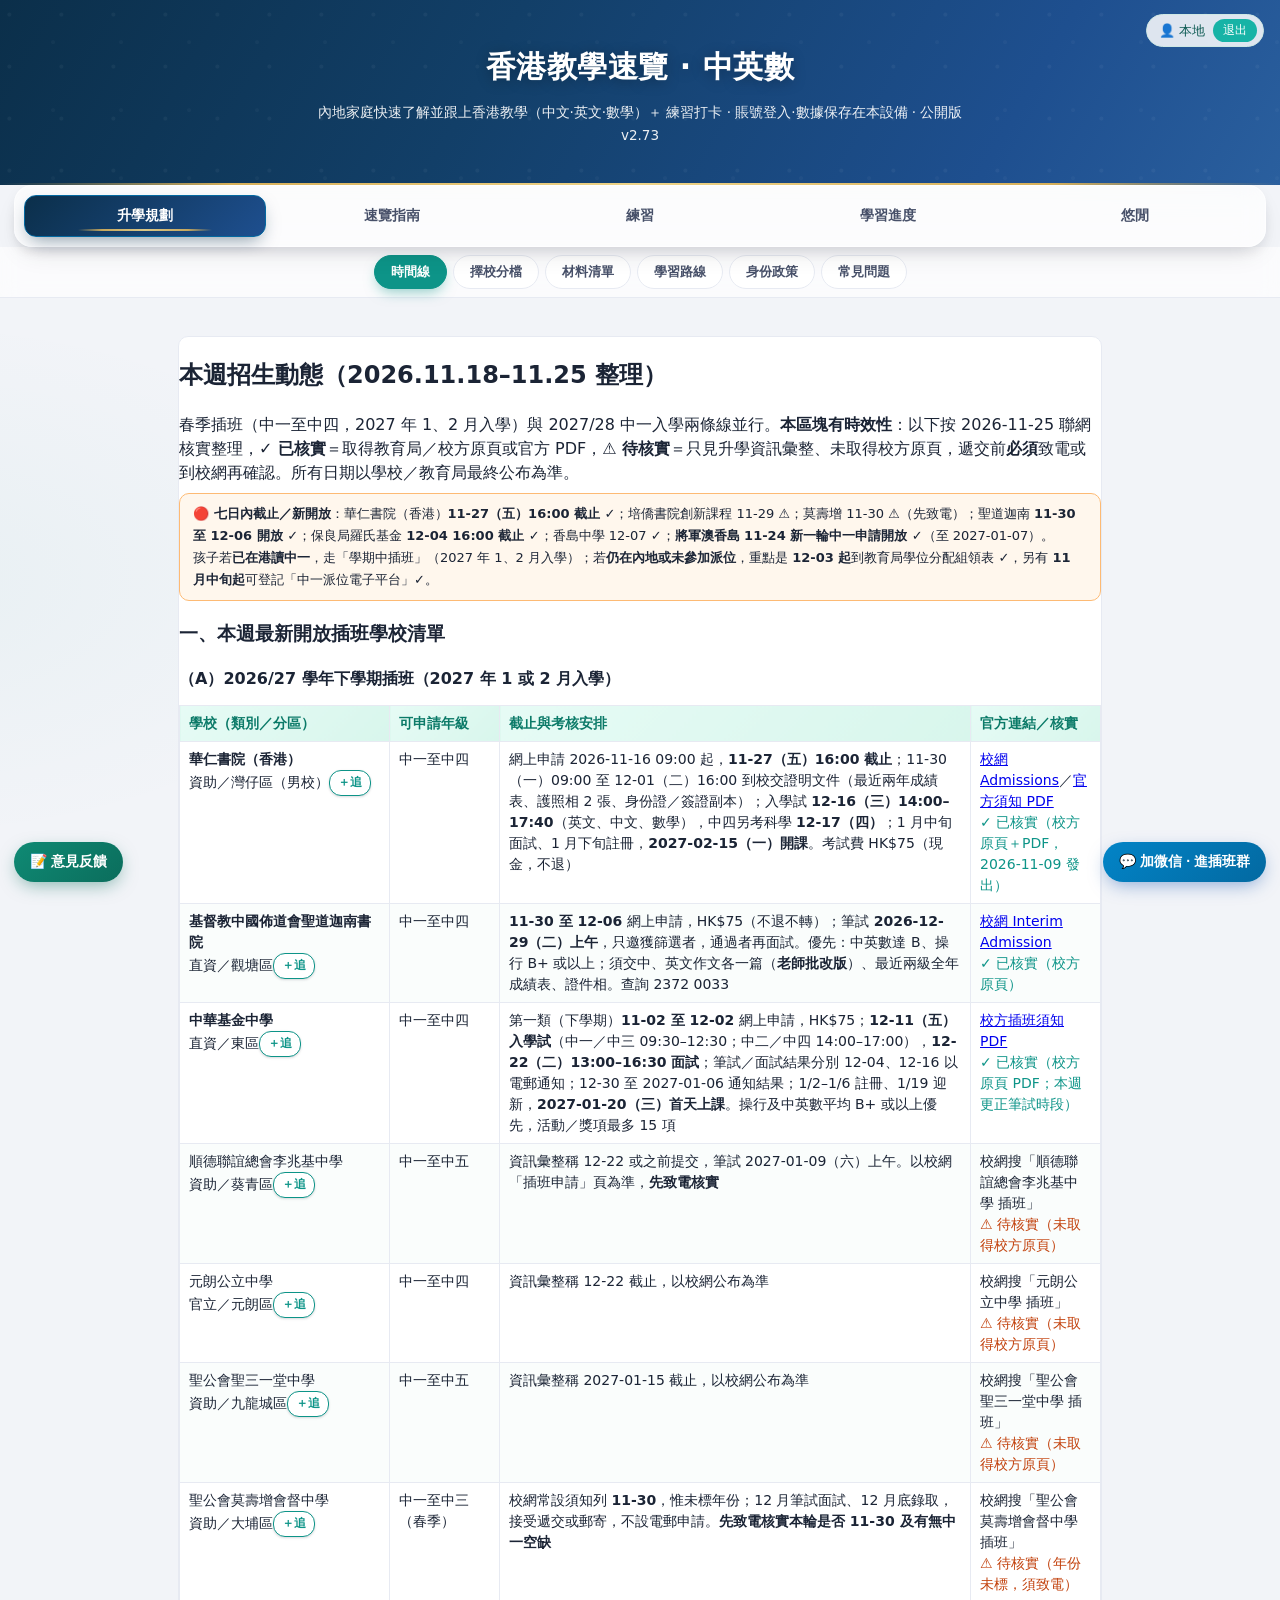
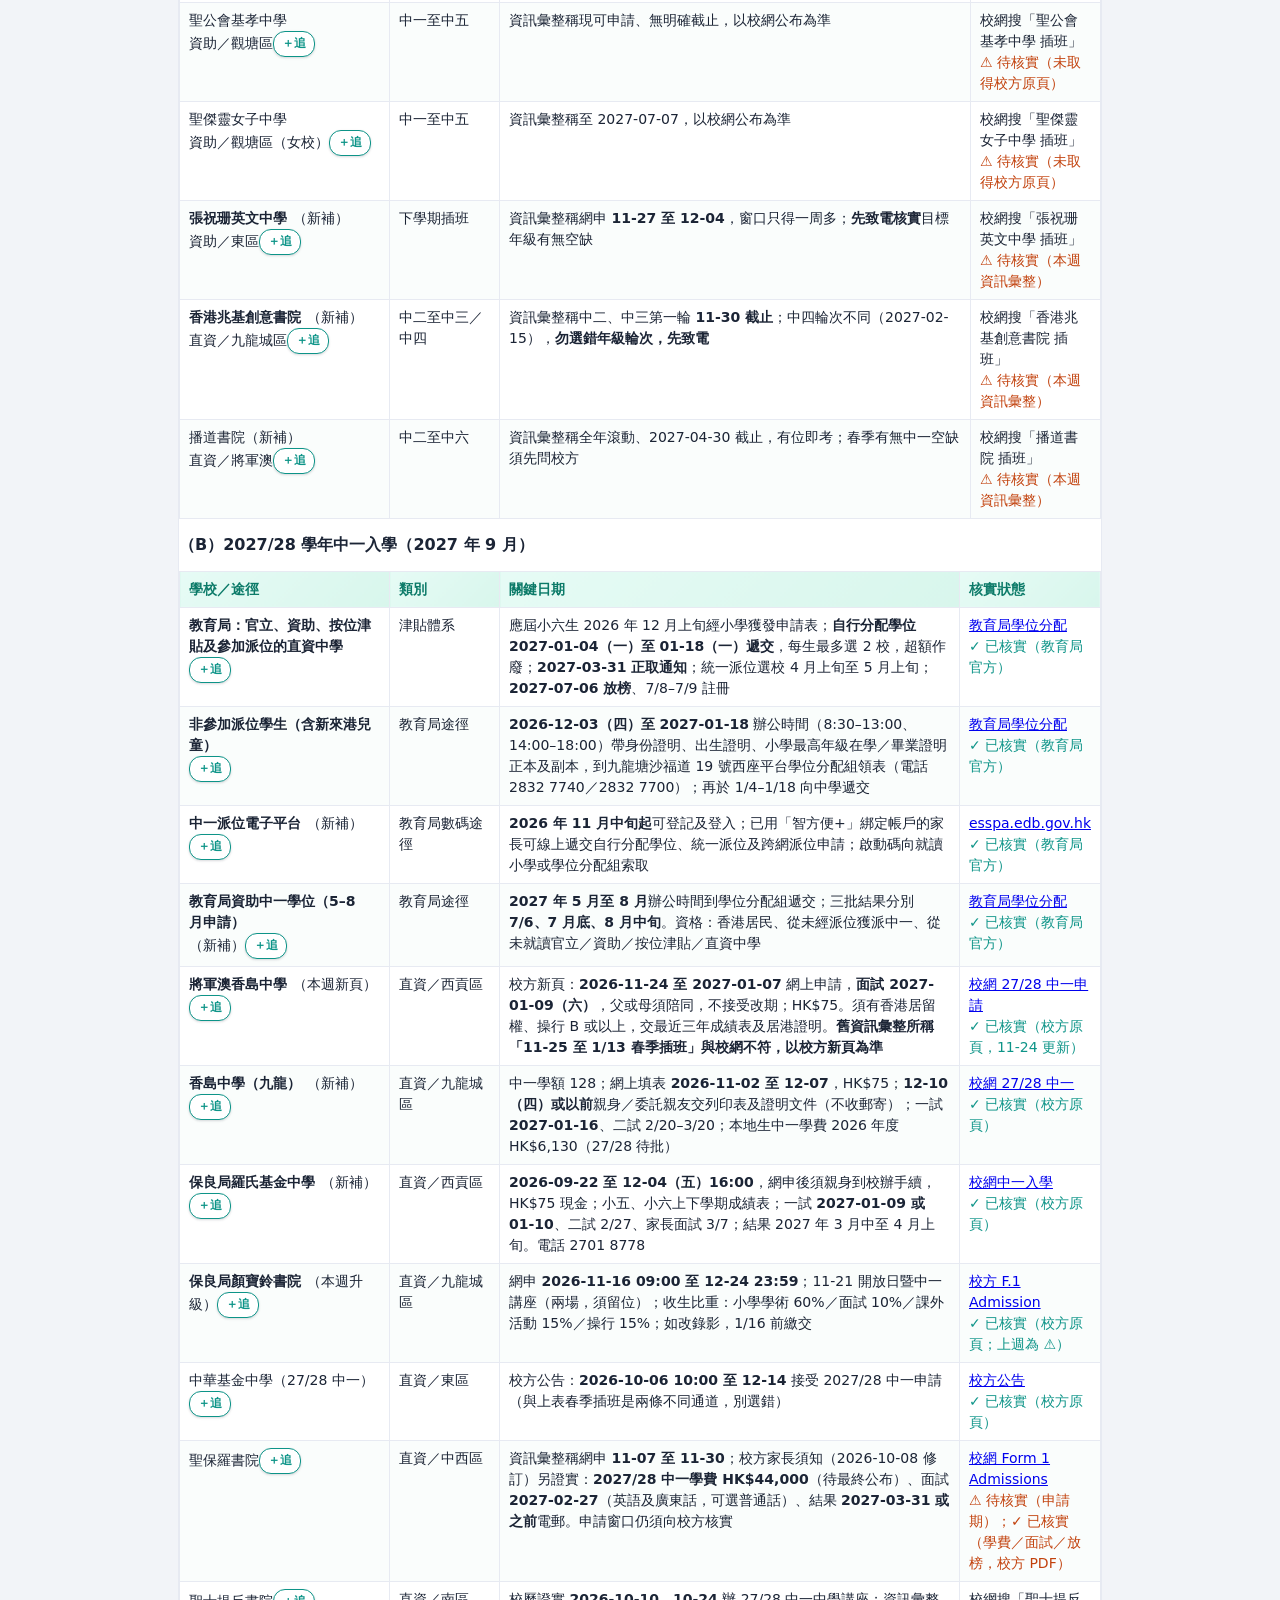
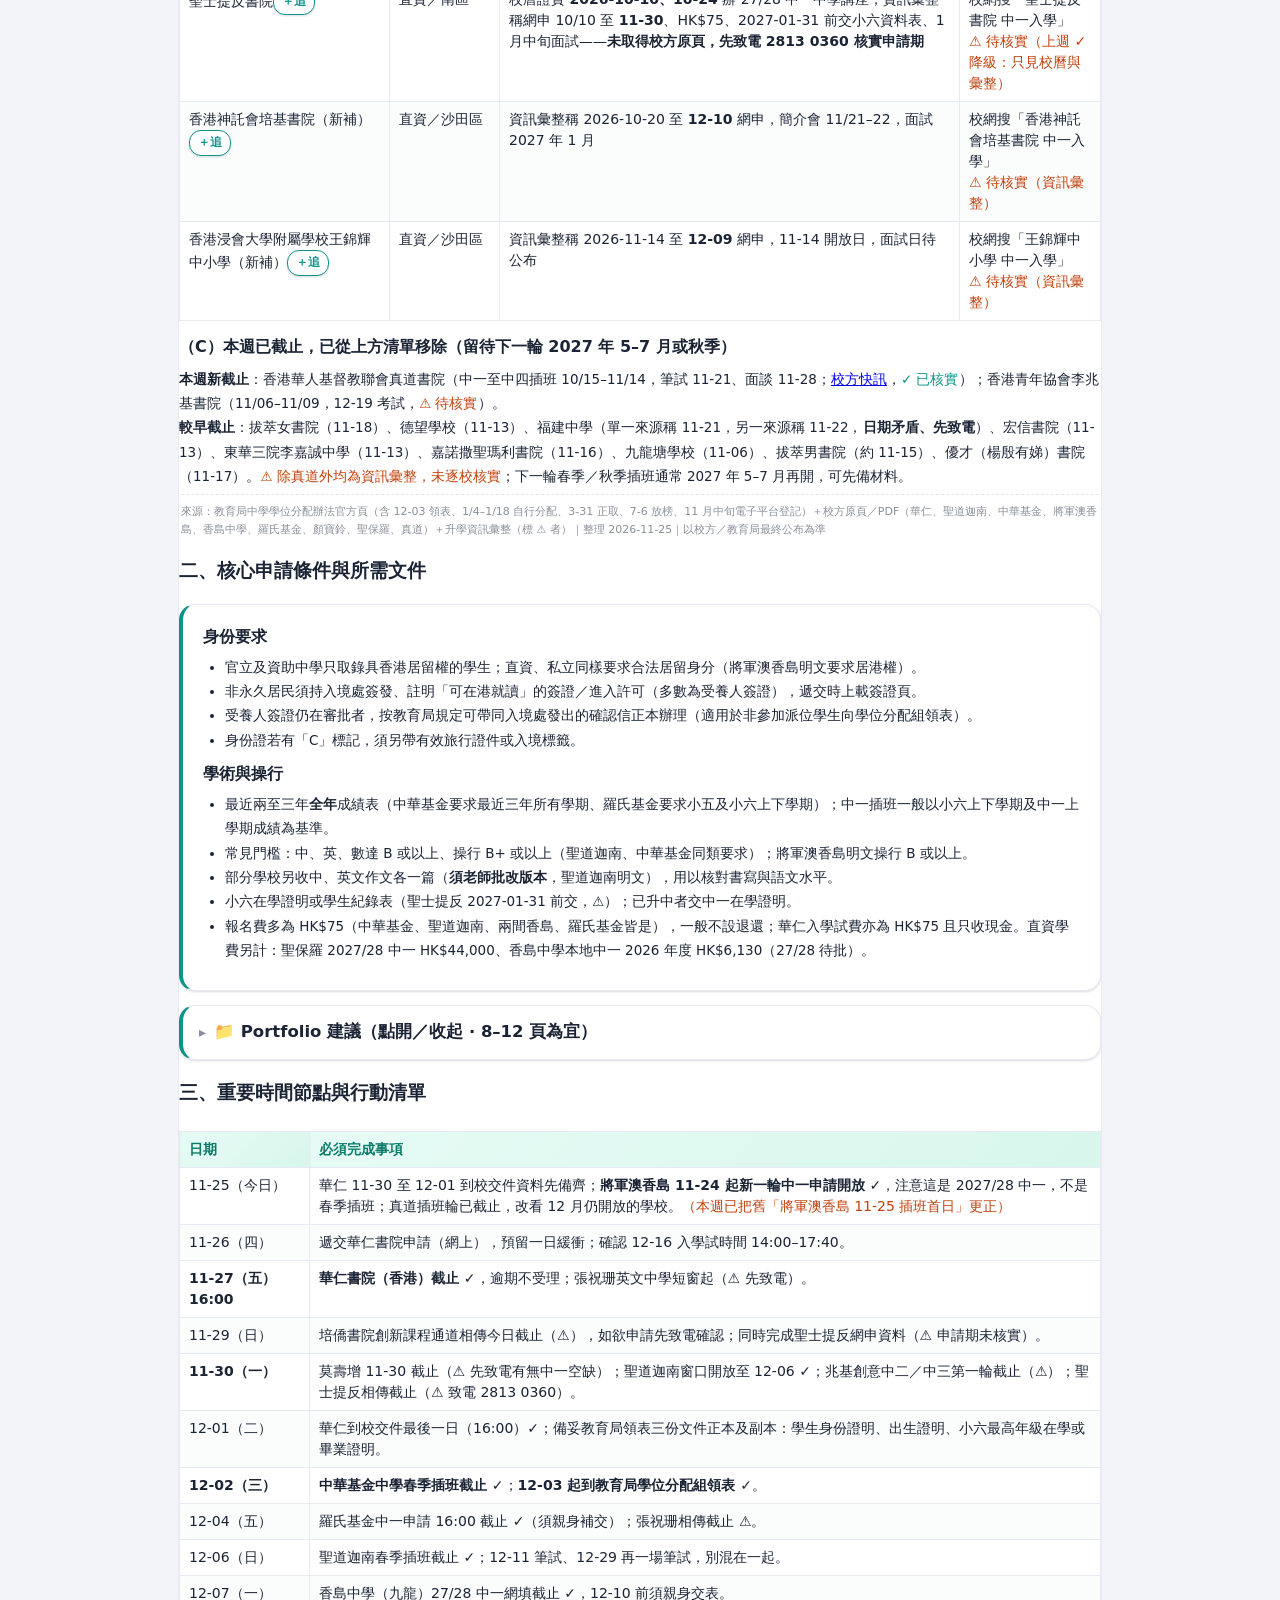
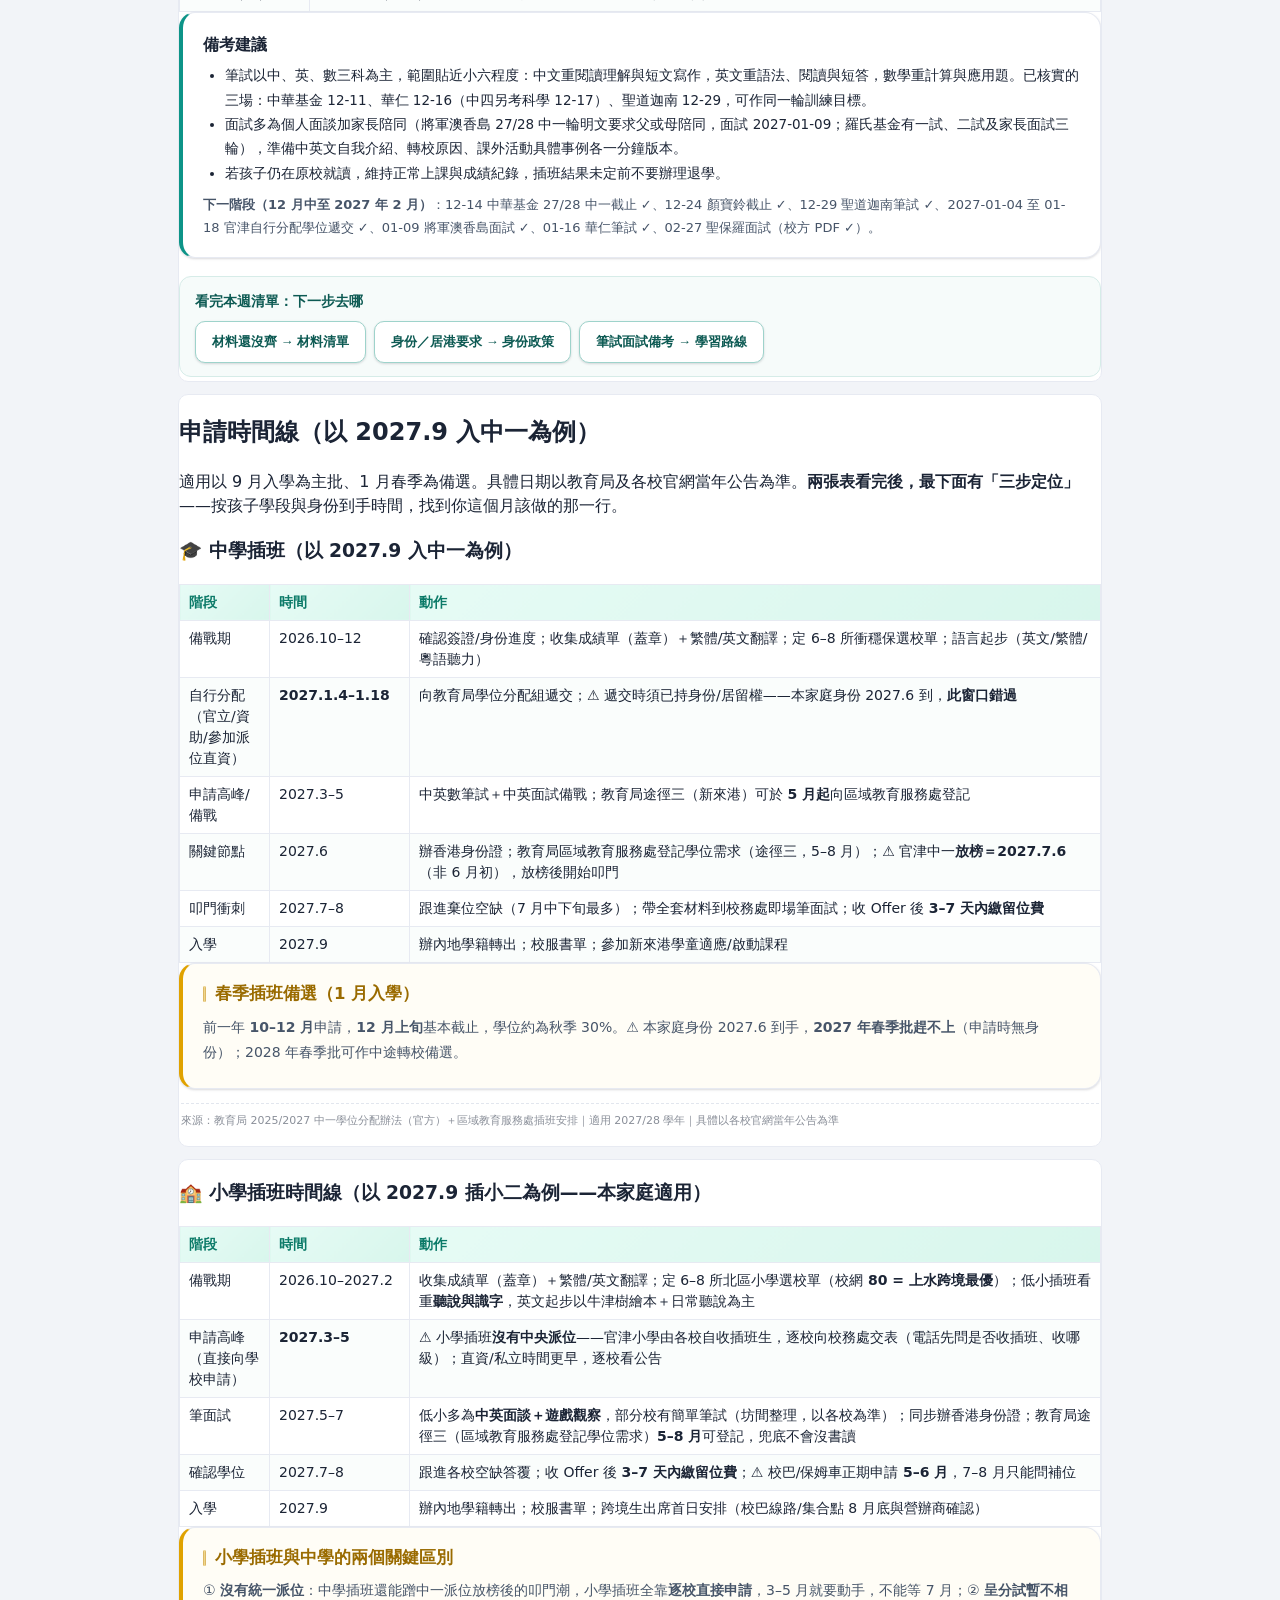
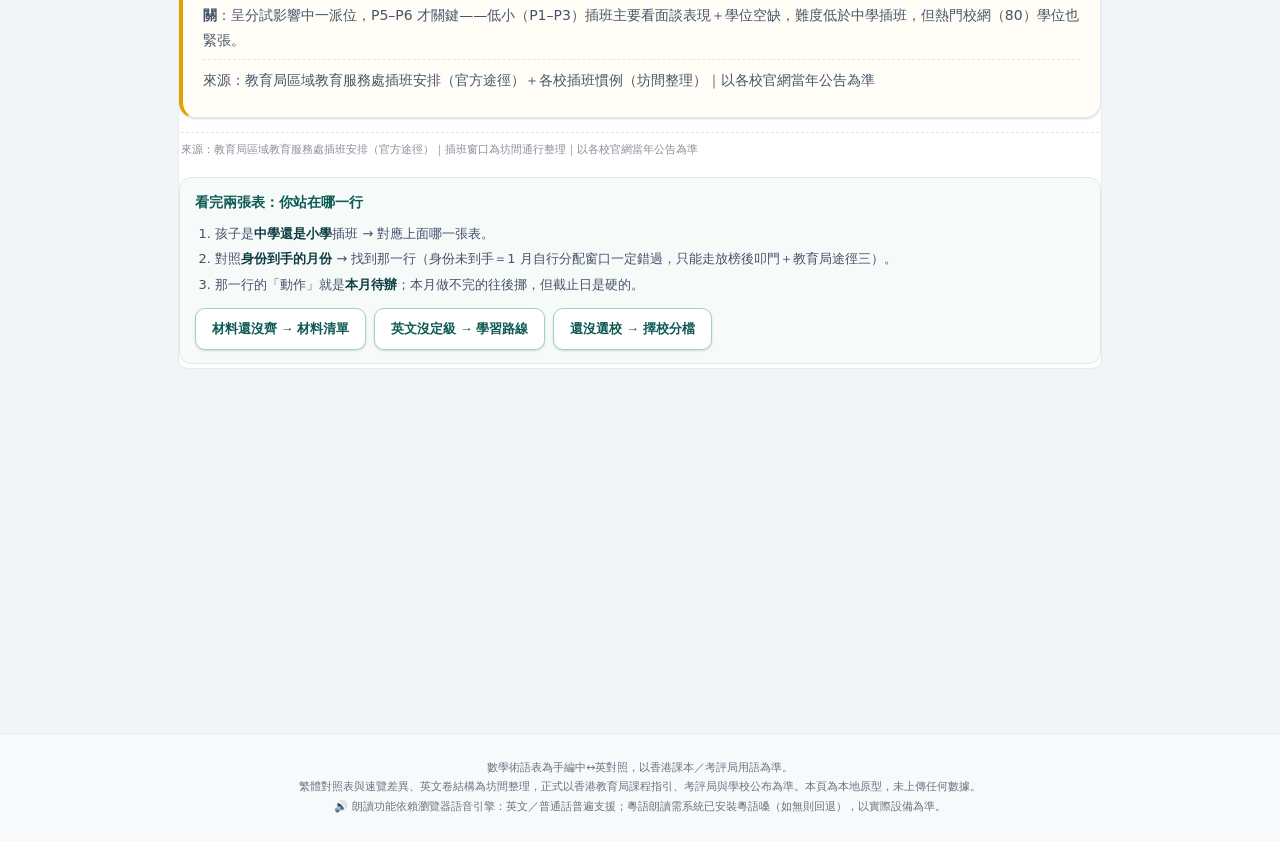
